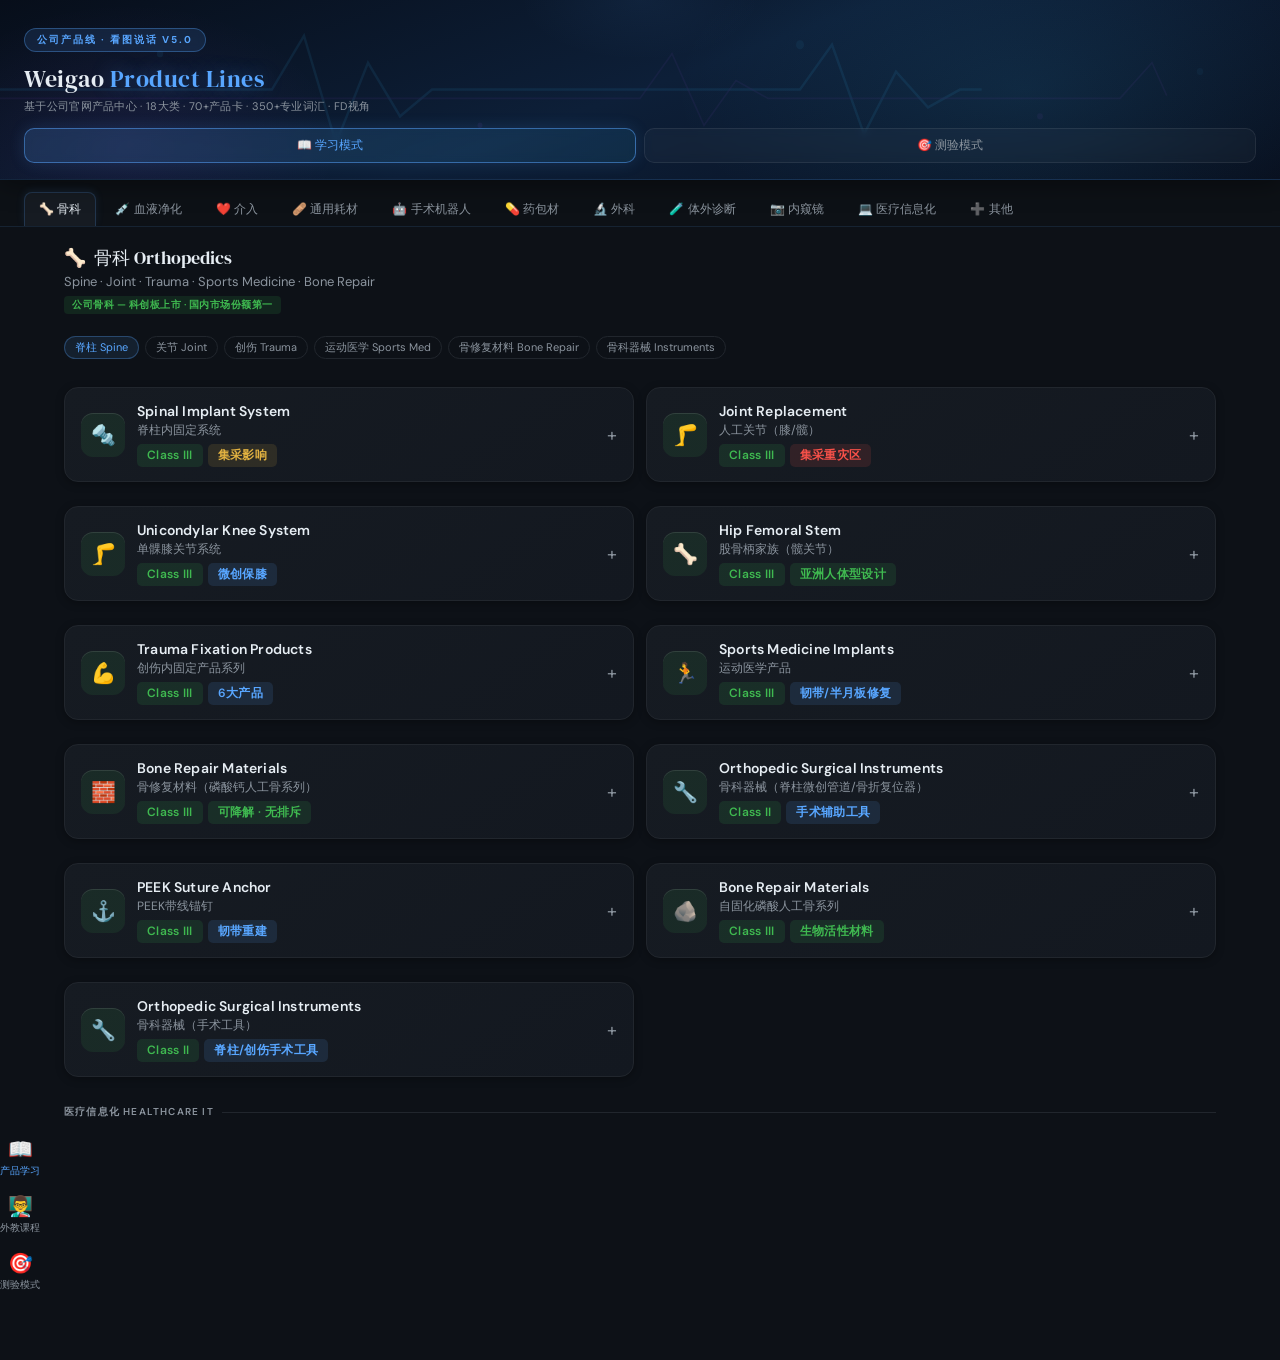
==== index.html @ ab1a5505 "fix: 批量修复所有 852 个 aud() 函数参数问题" ====
<!DOCTYPE html>
<html lang="en">
<head>
<meta charset="UTF-8">
<meta name="viewport" content="width=device-width, initial-scale=1.0">
<title>公司产品线 · 看图说话 v2</title>
<style>
  @import url('https://fonts.googleapis.com/css2?family=DM+Serif+Display&family=DM+Sans:wght@300;400;500;600&display=swap');

  :root {
    --bg:      #0d1117;
    --surface: #161b22;
    --border:  #21262d;
    --accent:  #58a6ff;
    --gold:    #e3b341;
    --green:   #3fb950;
    --red:     #f85149;
    --purple:  #bc8cff;
    --teal:    #39d353;
    --orange:  #f0883e;
    --text:    #e6edf3;
    --muted:   #8b949e;
    --ipa:     #79c0ff;
  }
  * { box-sizing: border-box; margin: 0; padding: 0; }
  body { background: var(--bg); color: var(--text); font-family: 'DM Sans', sans-serif; font-size: 15px; padding-bottom: 60px; }

  /* Header */
  .header {
    background: linear-gradient(160deg,#070e1a 0%,#0d1f38 50%,#080f1e 100%);
    border-bottom: 1px solid rgba(88,166,255,0.15);
    padding: 28px 24px 16px;
    position: sticky; top: 0; z-index: 100;
    overflow: hidden;
    box-shadow: 0 4px 24px rgba(0,0,0,0.4);
  }
  .header::before {
    content: '';
    position: absolute; top: 0; left: 0; right: 0; bottom: 0;
    background:
      radial-gradient(ellipse 500px 250px at 80% 50%, rgba(56,189,248,0.10) 0%, transparent 70%),
      radial-gradient(ellipse 300px 200px at 10% 80%, rgba(168,85,247,0.08) 0%, transparent 70%),
      radial-gradient(ellipse 200px 100px at 50% 0%, rgba(88,166,255,0.06) 0%, transparent 60%);
    pointer-events: none;
  }
  .header-pulse {
    position: absolute; top: 0; left: 0; width: 100%; height: 100%;
    pointer-events: none; opacity: 0.15;
  }
  @keyframes pulse-line {
    0% { stroke-dashoffset: 800; }
    100% { stroke-dashoffset: 0; }
  }
  @keyframes float-dot {
    0%, 100% { transform: translateY(0); opacity: 0.3; }
    50% { transform: translateY(-6px); opacity: 0.8; }
  }
  .header-content { position: relative; z-index: 1; }
  .header-badge { display: inline-block; background: rgba(88,166,255,0.12); border: 1px solid rgba(88,166,255,0.35); color: var(--accent); font-size: 10px; font-weight: 700; letter-spacing: 2px; text-transform: uppercase; padding: 4px 12px; border-radius: 20px; margin-bottom: 10px; backdrop-filter: blur(4px); }
  .header h1 { font-family: 'DM Serif Display', serif; font-size: 24px; font-weight: 400; letter-spacing: 0.5px; }
  .header h1 span { color: var(--accent); text-shadow: 0 0 20px rgba(88,166,255,0.4); }
  .header-sub { font-size: 11px; color: var(--muted); margin-top: 4px; letter-spacing: 0.3px; }

  /* Mode toggle */
  .mode-bar { display: flex; gap: 8px; margin-top: 14px; }
  .mode-btn { flex: 1; padding: 8px 0; border-radius: 10px; border: 1px solid rgba(255,255,255,0.08); background: rgba(255,255,255,0.03); color: var(--muted); font-size: 12px; font-weight: 500; cursor: pointer; transition: all 0.2s; backdrop-filter: blur(4px); }
  .mode-btn:hover { border-color: rgba(88,166,255,0.3); color: var(--text); background: rgba(88,166,255,0.06); }
  .mode-btn.active { background: linear-gradient(135deg, rgba(88,166,255,0.18), rgba(56,189,248,0.10)); border-color: rgba(88,166,255,0.5); color: var(--accent); box-shadow: 0 0 16px rgba(88,166,255,0.15); }

  /* Nav tabs */
  .nav-wrap { overflow-x: auto; -webkit-overflow-scrolling: touch; padding: 12px 24px 0; background: rgba(13,17,23,0.95); border-bottom: 1px solid rgba(88,166,255,0.12); display: flex; gap: 4px; white-space: nowrap; scrollbar-width: none; }
  .nav-wrap::-webkit-scrollbar { display: none; }
  .nav-tab { display: inline-flex; align-items: center; gap: 5px; padding: 8px 14px; border-radius: 8px 8px 0 0; border: 1px solid transparent; border-bottom: none; background: none; color: var(--muted); font-size: 12px; font-weight: 500; cursor: pointer; transition: all 0.18s; white-space: nowrap; }
  .nav-tab:hover { color: var(--text); background: rgba(255,255,255,0.04); }
  .nav-tab.active { background: var(--surface); color: var(--text); border-color: rgba(88,166,255,0.2); border-bottom-color: var(--surface); box-shadow: 0 -2px 8px rgba(88,166,255,0.1); }

  /* Container */
  .container { padding: 0 24px; max-width: 1200px; margin: 0 auto; }

  /* Category panel */
  .cat-panel { display: none; }
  .cat-panel.active { display: block; }

  /* Wide screen: 2-column product grid */
  @media (min-width: 900px) {
    .cat-panel.active { display: grid; grid-template-columns: 1fr 1fr; gap: 12px; align-items: start; }
    .cat-header { grid-column: 1 / -1; }
    .subcat-row { grid-column: 1 / -1; }
    .sec-label { grid-column: 1 / -1; }
    .empty-sub-hint { grid-column: 1 / -1; }
    .prod-card { margin-bottom: 0; }
    .nav-wrap { padding-left: 24px; padding-right: 24px; }
  }

  /* Category header */
  .cat-header { padding: 18px 0 10px; }
  .cat-title { font-family: 'DM Serif Display', serif; font-size: 18px; font-weight: 400; }
  .cat-title span { margin-right: 8px; }
  .cat-en { font-size: 13px; color: var(--muted); margin-top: 3px; }
  .cat-badge { display: inline-block; font-size: 10px; padding: 2px 8px; border-radius: 4px; margin-top: 6px; font-weight: 600; letter-spacing: 0.5px; }

  /* Subcategory chips */
  .subcat-row { display: flex; flex-wrap: wrap; gap: 6px; margin-bottom: 16px; }
  .subcat-chip { font-size: 11px; padding: 3px 10px; border-radius: 20px; border: 1px solid var(--border); color: var(--muted); background: none; cursor: pointer; transition: all 0.15s; }
  .subcat-chip.active { background: rgba(88,166,255,0.1); border-color: rgba(88,166,255,0.3); color: var(--accent); }

  /* Product card */
  .prod-card { background: linear-gradient(145deg, #161b22, #131820); border: 1px solid var(--border); border-radius: 14px; overflow: hidden; margin-bottom: 12px; transition: all 0.2s ease; box-shadow: 0 2px 8px rgba(0,0,0,0.3); }
  .prod-card:hover { border-color: rgba(88,166,255,0.25); box-shadow: 0 4px 20px rgba(0,0,0,0.4), 0 0 0 1px rgba(88,166,255,0.08); transform: translateY(-1px); }
  .prod-card.open { border-color: rgba(88,166,255,0.35); box-shadow: 0 4px 24px rgba(88,166,255,0.12), 0 2px 8px rgba(0,0,0,0.4); }

  .card-top { display: flex; align-items: center; gap: 12px; padding: 14px 16px; cursor: pointer; user-select: none; }
  .card-top:hover { background: rgba(88,166,255,0.04); }
  .prod-icon { width: 44px; height: 44px; border-radius: 12px; display: flex; align-items: center; justify-content: center; font-size: 20px; flex-shrink: 0; box-shadow: inset 0 1px 0 rgba(255,255,255,0.1); }
  .card-info { flex: 1; }
  .prod-name { font-weight: 600; font-size: 14px; letter-spacing: 0.2px; }
  .prod-cn { font-size: 12px; color: var(--muted); margin-top: 2px; }
  .prod-tags { display: flex; gap: 5px; margin-top: 5px; flex-wrap: wrap; }
  .prod-tag { font-size: 12px; padding: 3px 10px; border-radius: 5px; font-weight: 600; letter-spacing: 0.3px; }
  .toggle-icon { color: var(--muted); font-size: 18px; flex-shrink: 0; transition: transform 0.2s; }
  .prod-card.open .toggle-icon { transform: rotate(45deg); color: var(--accent); }

  .card-body { display: none; padding: 0 16px 16px; }
  .card-body.open { display: grid; grid-template-columns: 480px 1fr; gap: 10px 36px; align-items: start; }
  .card-body.open > *:nth-child(n+3) { grid-column: 1 / -1; }

  /* Image */
  .prod-img-box { width: 100%; height: 460px; background: rgba(0,0,0,0.3); border-radius: 8px; overflow: hidden; display: flex; align-items: center; justify-content: center; margin-bottom: 0; border: 1px solid var(--border); }
  .prod-img-box.big { height: 280px; }
  .prod-img-box img { width: 100%; height: 100%; object-fit: contain; padding: 0; }
  .prod-img-box .no-img { color: var(--muted); font-size: 12px; text-align: center; padding: 20px; }

  /* Visual hint */
  .visual-hint { background: rgba(227,179,65,0.06); border: 1px solid rgba(227,179,65,0.2); border-radius: 8px; padding: 9px 12px; margin-bottom: 10px; font-size: 12px; color: rgba(227,179,65,0.9); line-height: 1.6; }
  .visual-hint-label { font-size: 10px; font-weight: 700; letter-spacing: 1px; text-transform: uppercase; color: var(--gold); margin-bottom: 4px; }

  /* Say this */
  .say-box { background: rgba(88,166,255,0.06); border-left: 3px solid var(--accent); border-radius: 0 8px 8px 0; padding: 11px 12px 9px; margin-bottom: 9px; font-size: 14px; line-height: 1.9; }
  .say-label { font-size: 10px; font-weight: 700; letter-spacing: 1.5px; color: var(--accent); text-transform: uppercase; margin-bottom: 7px; }
  .w { display: inline; }
  .wt { font-weight: 600; color: var(--text); border-bottom: 1px dashed rgba(88,166,255,0.35); }
  .wi { display: inline-flex; align-items: center; gap: 3px; font-size: 11px; color: var(--ipa); margin-left: 2px; vertical-align: baseline; }
  .spk { background: none; border: none; cursor: pointer; font-size: 11px; padding: 0 1px; opacity: 0.6; transition: opacity 0.15s; }
  .spk:hover, .spk.playing { opacity: 1; }
  .warn { display: inline-block; background: rgba(248,81,73,0.1); color: var(--red); font-size: 10px; padding: 1px 5px; border-radius: 3px; margin-left: 3px; }
  .note { display: inline-block; background: rgba(63,185,80,0.1); color: var(--green); font-size: 10px; padding: 1px 5px; border-radius: 3px; margin-left: 3px; }
  .cfo-note { display: inline-block; background: rgba(240,136,62,0.1); color: var(--orange); font-size: 10px; padding: 1px 5px; border-radius: 3px; margin-left: 3px; }

  /* Read button */
  .btn-read { display: flex; align-items: center; gap: 5px; background: rgba(88,166,255,0.08); border: 1px solid rgba(88,166,255,0.2); color: var(--accent); border-radius: 7px; padding: 7px 12px; font-size: 12px; font-weight: 500; cursor: pointer; width: 100%; justify-content: center; margin: 7px 0; transition: background 0.15s; }
  .btn-read:hover { background: rgba(88,166,255,0.14); }

  /* Translation */
  .trans { background: rgba(255,255,255,0.03); border: 1px solid var(--border); border-radius: 7px; padding: 9px 11px; font-size: 12px; color: var(--muted); margin-bottom: 9px; line-height: 1.7; }
  .trans strong { color: var(--gold); font-size: 10px; letter-spacing: 0.5px; }

  /* Drill */
  .drill { background: rgba(63,185,80,0.05); border: 1px solid rgba(63,185,80,0.2); border-radius: 9px; padding: 11px 13px; margin-top: 8px; }
  .drill-label { font-size: 10px; font-weight: 700; letter-spacing: 1px; text-transform: uppercase; color: var(--green); margin-bottom: 8px; }
  .drill-q { font-size: 13px; color: var(--text); padding-left: 10px; border-left: 2px solid var(--green); margin-bottom: 5px; }
  .drill-a { font-size: 12px; color: var(--muted); padding-left: 10px; margin-bottom: 3px; cursor: pointer; }
  .drill-a .hint { color: rgba(63,185,80,0.5); font-style: italic; }
  .drill-a .reveal { display: none; color: var(--green); line-height: 1.6; }
  .drill-a.shown .hint { display: none; }
  .drill-a.shown .reveal { display: block; }

  /* Quiz mode */
  .quiz-mode .say-box,
  .quiz-mode .trans,
  .quiz-mode .btn-read { display: none; }
  .quiz-mode .quiz-btn { display: flex !important; }
  .quiz-btn { display: none; align-items: center; gap: 6px; background: rgba(188,140,255,0.08); border: 1px solid rgba(188,140,255,0.25); color: var(--purple); border-radius: 7px; padding: 7px 12px; font-size: 12px; font-weight: 500; cursor: pointer; width: 100%; justify-content: center; margin: 7px 0; }

  /* CFO intel box */
  .cfo-box { background: rgba(240,136,62,0.06); border: 1px solid rgba(240,136,62,0.2); border-radius: 8px; padding: 9px 12px; margin-bottom: 9px; font-size: 12px; color: rgba(240,136,62,0.9); line-height: 1.7; }
  .cfo-box-label { font-size: 10px; font-weight: 700; letter-spacing: 1px; text-transform: uppercase; color: var(--orange); margin-bottom: 4px; }

  /* Color schemes */
  .ic-ortho { background: rgba(63,185,80,0.1); }
  .ic-dialysis { background: rgba(88,166,255,0.1); }
  .ic-cardio { background: rgba(248,81,73,0.1); }
  .ic-consumable { background: rgba(227,179,65,0.1); }
  .ic-surgical { background: rgba(188,140,255,0.1); }
  .ic-pharma { background: rgba(57,211,83,0.1); }
  .ic-ivd { background: rgba(240,136,62,0.1); }
  .ic-info { background: rgba(88,166,255,0.08); }

  .t-ortho { background: rgba(63,185,80,0.12); color: var(--green); }
  .t-dialysis { background: rgba(88,166,255,0.12); color: var(--accent); }
  .t-cardio { background: rgba(248,81,73,0.12); color: var(--red); }
  .t-consumable { background: rgba(227,179,65,0.12); color: var(--gold); }
  .t-surgical { background: rgba(188,140,255,0.12); color: var(--purple); }
  .t-pharma { background: rgba(57,211,83,0.12); color: var(--teal); }
  .t-ivd { background: rgba(240,136,62,0.12); color: var(--orange); }

  /* Section label */
  .sec-label { display: flex; align-items: center; gap: 8px; font-size: 10px; font-weight: 600; letter-spacing: 1.2px; text-transform: uppercase; color: var(--muted); margin: 18px 0 10px; }
  .sec-label::after { content: ''; flex: 1; height: 1px; background: var(--border); }

  .tts-src { display: none; }

  .prod-overview { background: rgba(22,27,34,0.6); border: 1px solid var(--border); border-radius: 8px; padding: 10px 16px 10px 12px; margin-bottom: 0; margin-left: 32px; }
  .prod-overview-title { font-size: 10px; font-weight: 700; letter-spacing: 1.2px; text-transform: uppercase; color: var(--accent); margin-bottom: 8px; padding-bottom: 4px; border-bottom: 1px solid rgba(88,166,255,0.15); }
  .ov-grid { display: flex; flex-direction: column; gap: 5px; }
  .ov-item { display: flex; align-items: flex-start; gap: 8px; padding: 5px 8px; border-radius: 6px; font-size: 12px; line-height: 1.5; border-left: 3px solid transparent; background: rgba(255,255,255,0.02); }
  .ov-item.blue { border-left-color: var(--accent); }
  .ov-item.green { border-left-color: var(--green); }
  .ov-item.gold { border-left-color: var(--gold); background: rgba(227,179,65,0.04); }
  .ov-item.purple { border-left-color: var(--purple); }
  .ov-item.orange { border-left-color: var(--orange); }
  .ov-num { font-size: 11px; font-weight: 700; flex-shrink: 0; width: 16px; text-align: center; }
  .ov-item.blue .ov-num { color: var(--accent); }
  .ov-item.green .ov-num { color: var(--green); }
  .ov-item.gold .ov-num { color: var(--gold); }
  .ov-item.purple .ov-num { color: var(--purple); }
  .ov-item.orange .ov-num { color: var(--orange); }
  .ov-label { font-size: 10px; font-weight: 700; letter-spacing: 0.5px; white-space: nowrap; min-width: 56px; flex-shrink: 0; }
  .ov-item.blue .ov-label { color: var(--accent); }
  .ov-item.green .ov-label { color: var(--green); }
  .ov-item.gold .ov-label { color: var(--gold); }
  .ov-item.purple .ov-label { color: var(--purple); }
  .ov-item.orange .ov-label { color: var(--orange); }
  .ov-value { color: var(--text); flex: 1; min-width: 0; word-break: break-word; }
  .ov-en { display: block; font-size: 11px; color: var(--accent); margin-top: 2px; line-height: 1.4; }
  .ov-en .wt { font-weight: 600; }
  .ov-en .wi { font-size: 10px; color: var(--ipa); }
  .ov-en .spk { background: none; border: none; color: var(--ipa); cursor: pointer; font-size: 10px; padding: 0 1px; }
  .elevator { background: rgba(168,85,247,0.06); border: 1px solid rgba(168,85,247,0.2); border-radius: 8px; padding: 10px 13px; margin-bottom: 10px; }
  .elevator-label { font-size: 10px; font-weight: 700; letter-spacing: 1px; text-transform: uppercase; color: var(--purple); margin-bottom: 5px; }
  .elevator-text { font-size: 14px; line-height: 1.8; color: rgba(200,180,255,0.95); }
  .drill-q { margin-bottom: 8px; }
  .drill-a { margin-bottom: 10px; padding: 8px 10px; background: rgba(63,185,80,0.03); border-radius: 6px; }


  .empty-sub-hint { text-align: center; padding: 40px 20px; color: var(--muted); font-size: 14px; display: none; }

  .bnav-btn {
    flex: 1; display: flex; flex-direction: column; align-items: center;
    gap: 3px; padding: 8px 0; background: none; border: none;
    color: var(--muted); font-size: 10px; cursor: pointer; transition: color 0.15s;
  }
  .bnav-btn span:first-child { font-size: 20px; }
  .bnav-btn.active { color: var(--accent); }

  /* ── 外教课程面板 ── */
  #panel-tutor { display: none; padding: 16px; max-width: 680px; margin: 0 auto; }
  #panel-tutor.active { display: block; }
  .tutor-lesson-card {
    background: var(--surface); border: 1px solid var(--border);
    border-radius: 12px; padding: 14px; margin-bottom: 12px; cursor: pointer;
  }
  .tutor-lesson-card:hover { border-color: var(--accent); }
  .tutor-meta { display: flex; gap: 12px; font-size: 12px; color: var(--muted); margin-bottom: 8px; }
  .tutor-topics { display: flex; flex-wrap: wrap; gap: 6px; }
  .tutor-topic { background: rgba(88,166,255,0.1); color: var(--accent); font-size: 11px; padding: 2px 8px; border-radius: 10px; }
  .tutor-detail { display: none; margin-top: 12px; border-top: 1px solid var(--border); padding-top: 12px; }
  .tutor-detail.open { display: block; }
  .tutor-section { margin-bottom: 14px; }
  .tutor-section-title { font-size: 10px; font-weight: 700; letter-spacing: 1px; text-transform: uppercase; color: var(--muted); margin-bottom: 8px; }
  .error-item { background: rgba(248,81,73,0.06); border: 1px solid rgba(248,81,73,0.2); border-radius: 8px; padding: 9px 12px; margin-bottom: 7px; font-size: 13px; }
  .error-wrong { color: var(--red); text-decoration: line-through; font-size: 12px; }
  .error-right { color: var(--green); font-size: 12px; margin-top: 2px; }
  .error-type { font-size: 10px; color: var(--muted); margin-top: 3px; }
  .vocab-grid { display: grid; grid-template-columns: 1fr 1fr; gap: 7px; }
  .vocab-item { background: rgba(255,255,255,0.03); border: 1px solid var(--border); border-radius: 8px; padding: 8px 10px; }
  .vocab-en { font-size: 13px; font-weight: 500; }
  .vocab-cn { font-size: 11px; color: var(--muted); margin-top: 2px; }
  .vocab-cat { font-size: 10px; color: var(--accent); margin-top: 2px; }
  .pronun-item { background: rgba(227,179,65,0.06); border: 1px solid rgba(227,179,65,0.2); border-radius: 8px; padding: 9px 12px; margin-bottom: 7px; }
  .pronun-word { font-size: 14px; font-weight: 600; color: var(--gold); }
  .pronun-ipa { font-size: 12px; color: var(--ipa); margin-top: 2px; }
  .pronun-tip { font-size: 11px; color: var(--muted); margin-top: 3px; }

  /* 主内容区留出底部导航空间 */
  body { padding-bottom: 60px; }
  #main { padding-bottom: 0; }
</style>
</head>
<body>

<div class="header">
  <svg class="header-pulse" viewBox="0 0 800 100" preserveAspectRatio="none">
    <path d="M0,50 Q50,50 100,50 T170,50 L190,20 L210,80 L230,35 L250,65 L270,50 Q320,50 400,50 T500,50 L520,25 L540,75 L560,40 L580,60 L600,50 Q650,50 800,50" fill="none" stroke="rgba(56,189,248,0.6)" stroke-width="1.5" stroke-dasharray="800" style="animation: pulse-line 4s linear infinite;"/>
    <path d="M0,55 Q80,55 160,55 T300,55 Q350,55 400,55 L420,30 L440,70 L460,45 L480,55 Q530,55 600,55 T700,55 L720,35 L740,75 L760,55 Q780,55 800,55" fill="none" stroke="rgba(168,85,247,0.4)" stroke-width="1" stroke-dasharray="800" style="animation: pulse-line 5s linear infinite; animation-delay: 1s;"/>
    <circle cx="100" cy="30" r="2" fill="rgba(56,189,248,0.5)" style="animation: float-dot 3s ease-in-out infinite;"/>
    <circle cx="300" cy="70" r="1.5" fill="rgba(168,85,247,0.5)" style="animation: float-dot 4s ease-in-out infinite; animation-delay: 0.5s;"/>
    <circle cx="500" cy="25" r="2.5" fill="rgba(56,189,248,0.4)" style="animation: float-dot 3.5s ease-in-out infinite; animation-delay: 1s;"/>
    <circle cx="650" cy="65" r="1.8" fill="rgba(168,85,247,0.4)" style="animation: float-dot 2.8s ease-in-out infinite; animation-delay: 1.5s;"/>
    <circle cx="750" cy="40" r="2" fill="rgba(56,189,248,0.3)" style="animation: float-dot 3.2s ease-in-out infinite; animation-delay: 2s;"/>
  </svg>
  <div class="header-content">
    <div class="header-badge">公司产品线 · 看图说话 v5.0</div>
    <h1>Weigao <span>Product Lines</span></h1>
    <div class="header-sub">基于公司官网产品中心 · 18大类 · 70+产品卡 · 350+专业词汇 · FD视角</div>
    <div class="mode-bar">
      <button class="mode-btn active" onclick="setMode('study',this)">📖 学习模式</button>
      <button class="mode-btn" onclick="setMode('quiz',this)">🎯 测验模式</button>
    </div>
  </div>
</div>

<!-- Nav tabs -->
<div class="nav-wrap" id="nav">
  <button class="nav-tab active" onclick="showCat('ortho',this)">🦴 骨科</button>
  <button class="nav-tab" onclick="showCat('dialysis',this)">💉 血液净化</button>
  <button class="nav-tab" onclick="showCat('cardio',this)">❤️ 介入</button>
  <button class="nav-tab" onclick="showCat('consumable',this)">🩹 通用耗材</button>
  <button class="nav-tab" onclick="showCat('robot',this)">🤖 手术机器人</button>
  <button class="nav-tab" onclick="showCat('pharma',this)">💊 药包材</button>
  <button class="nav-tab" onclick="showCat('surgical',this)">🔬 外科</button>
  <button class="nav-tab" onclick="showCat('ivd',this)">🧪 体外诊断</button>
  <button class="nav-tab" onclick="showCat('endo',this)">📷 内窥镜</button>
  <button class="nav-tab" onclick="showCat('healthit',this)">💻 医疗信息化</button>
  <button class="nav-tab" onclick="showCat('other',this)">➕ 其他</button>
</div>

<div class="container" id="main">

<!-- ═══════════════ 骨科 ═══════════════ -->
<div class="cat-panel active" id="cat-ortho">
  <div class="cat-header">
    <div class="cat-title"><span>🦴</span>骨科 Orthopedics</div>
    <div class="cat-en">Spine · Joint · Trauma · Sports Medicine · Bone Repair</div>
    <span class="cat-badge t-ortho">公司骨科 — 科创板上市 · 国内市场份额第一</span>
  </div>
  <div class="subcat-row">    <span class="subcat-chip active" data-sub="spine" onclick="showSub(this)">脊柱 Spine</span>
    <span class="subcat-chip" data-sub="joint" onclick="showSub(this)">关节 Joint</span>
    <span class="subcat-chip" data-sub="trauma" onclick="showSub(this)">创伤 Trauma</span>
    <span class="subcat-chip" data-sub="sports" onclick="showSub(this)">运动医学 Sports Med</span>
    <span class="subcat-chip" data-sub="bonerepair" onclick="showSub(this)">骨修复材料 Bone Repair</span>
    <span class="subcat-chip" data-sub="instruments" onclick="showSub(this)">骨科器械 Instruments</span>
  </div>

  <!-- Spinal implant -->
  <div class="prod-card" id="p1" data-sub="spine" data-cat="ortho">
    <div class="card-top" onclick="tog('p1')">
      <div class="prod-icon ic-ortho">🔩</div>
      <div class="card-info">
        <div class="prod-name">Spinal Implant System</div>
        <div class="prod-cn">脊柱内固定系统</div>
        <div class="prod-tags"><span class="prod-tag t-ortho">Class III</span><span class="prod-tag t-consumable">集采影响</span></div>
      </div>
      <span class="toggle-icon">+</span>
    </div>
    <div class="card-body" id="b-p1">
      <div class="prod-img-box"><img src="images/img1.png" onerror="this.parentElement.innerHTML='<div class=no-img>图片加载失败</div>'"></div>
      <div class="prod-overview"><div class="prod-overview-title">📋 产品速览 Product Quick Facts</div><div class="ov-grid">
        <div class="ov-item blue"><span class="ov-num">①</span><span class="ov-label">类别</span><span class="ov-value">脊柱内固定 · III类器械<span class="ov-en"><span class="wt">Spinal fixation</span> <span class="wi">/ˈspaɪnəl fɪkˈseɪʃən/ <button class="spk" onclick="aud('spinal fixation · Class III',this)">🔊</button></span></span></span></div>
        <div class="ov-item blue"><span class="ov-num">②</span><span class="ov-label">材料</span><span class="ov-value">钛合金螺钉 + 连接杆<span class="ov-en"><span class="wt">Titanium alloy</span> <span class="wi">/taɪˈteɪniəm ˈælɔɪ/ <button class="spk" onclick="aud('titanium alloy screws + rods',this)">🔊</button></span></span></span></div>
        <div class="ov-item green"><span class="ov-num">③</span><span class="ov-label">功能</span><span class="ov-value">固定脊柱，治疗骨折/退行性病变<span class="ov-en"><span class="wt">Stabilizes the spine</span> <span class="wi">/ˈsteɪbɪlaɪzɪz/ <button class="spk" onclick="aud('stabilizes after fracture or degeneration',this)">🔊</button></span></span></span></div>
        <div class="ov-item blue"><span class="ov-num">④</span><span class="ov-label">患者</span><span class="ov-value">脊柱骨折/腰椎间盘突出/脊柱侧弯<span class="ov-en"><span class="wt">Spinal fracture</span> <span class="wi">/ˈspaɪnəl ˈfræktʃər/ <button class="spk" onclick="aud('spinal fracture / disc herniation / scoliosis',this)">🔊</button></span></span></span></div>
        <div class="ov-item gold"><span class="ov-num">⑤</span><span class="ov-label">市场</span><span class="ov-value">中国脊柱手术年超100万台<span class="ov-en">1M+ spinal surgeries <span class="w"><span class="wt">pe</span><span class="wi">/piː iː/ <button class="spk" onclick="aud('PE',this)">🔊</button></span></span>r year in China</span></span></div>
        <div class="ov-item gold"><span class="ov-num">⑥</span><span class="ov-label">地位</span><span class="ov-value">公司骨科——国内市场份额第一，科创板上市<span class="ov-en">Domestic #1 in ortho<span class="w"><span class="wt">pe</span><span class="wi">/piː iː/ <button class="spk" onclick="aud('PE',this)">🔊</button></span></span>dics; <span class="w"><span class="wt">STAR Market</span><span class="wi">/stɑːr ˈmɑːrkɪt/ <button class="spk" onclick="aud('STAR Market',this)">🔊</button></span></span>',this)">🔊</button></span></span> listed</span></span></div>
        <div class="ov-item purple"><span class="ov-num">⑦</span><span class="ov-label">频率</span><span class="ov-value">终身植入，每台手术4-16个螺钉<span class="ov-en"><span class="wt">Permanent implant</span> <span class="wi">/ˈpɜːrmənənt ˈɪmplænt/ <button class="spk" onclick="aud('permanent implant, 4-16 screws per case',this)">🔊</button></span></span></span></div>
        <div class="ov-item orange"><span class="ov-num">⑧</span><span class="ov-label">政策</span><span class="ov-value">脊柱集采已落地，降幅较关节温和<span class="ov-en">Spinal VBP implemented; price cuts milder than joints</span></span></div>
      </div></div>
      <div class="elevator"><div class="elevator-label">🚀 30秒电梯演讲</div><div class="elevator-text" id="elev-p1">"This is a <span class="w"><span class="wt">spinal implant</span><span class="wi">/ˈspaɪnəl ˈɪmplænt/ <button class="spk" onclick="aud('spinal implant',this)">🔊</button></span></span> — metal screws and rods that hold the <span class="w"><span class="wt">spine</span><span class="wi">/spaɪn/ <button class="spk" onclick="aud('spine',this)">🔊</button></span></span> in place after a back injury. Think of it like an internal brace. The company is number one in China for this kind of product."</div>
      <button class="btn-read" onclick="readIt('elev-p1',this)">🔊 听完整朗读</button>
      </div>
      <div class="say-label">📢 SAY THIS:</div>
      <div class="say-box" id="s-p1">"This is a <span class="w"><span class="wt">spinal implant</span><span class="wi">/ˈspaɪnəl ˈɪmplænt/ <button class="spk" onclick="aud('spinal implant',this)">🔊</button></span></span> system — metal <span class="w"><span class="wt">screws and rods</span><span class="wi">/skruːz ænd rɑːdz/ <button class="spk" onclick="aud('screws and rods',this)">🔊</button></span></span> used to stabilize the <span class="w"><span class="wt">spine</span><span class="wi">/spaɪn/ <button class="spk" onclick="aud('spine',this)">🔊</button></span></span> after <span class="w"><span class="wt">fractures</span><span class="wi">/ˈfræktʃərz/ <button class="spk" onclick="aud('fractures',this)">🔊</button></span></span> or <span class="w"><span class="wt">worn-out spinal discs</span><span class="wi">/dɪˈdʒenərətɪv dɪsk dɪˈziːz/ <button class="spk" onclick="aud('degenerative disc disease',this)">🔊</button></span></span>. Weigao Orthopedics is the <span class="w"><span class="wt">market leader</span><span class="wi">/ˈmɑːrkɪt ˈliːdər/ <button class="spk" onclick="aud('market leader',this)">🔊</button></span></span>',this)">🔊</button></span></span> in China for <span class="w"><span class="wt">orthopedic implants</span><span class="wi">/ˌɔːrθəˈpiːdɪk ˈɪmplænts/ <button class="spk" onclick="aud('orthopedic implants',this)">🔊</button></span></span>',this)">🔊</button></span></span>." <span class="note">★ 国内第一</span></div>
      <button class="btn-read" onclick="readIt('s-p1',this)">🔊 听完整朗读</button>
      <button class="quiz-btn" onclick="showAnswer('p1')">👁 查看说法</button>
      <div class="trans"><strong>中文：</strong>这是脊柱内固定系统——金属螺钉和连接杆，用于骨折或椎间盘退行性病变后固定脊柱。公司骨科是中国骨科植入物领域市场份额第一。</div>
      <div class="cfo-box"><div class="cfo-box-label">💼 Finance Director视角</div><div class="ov-en" id="cfo-1" style="font-size:13px;line-height:1.8;margin-bottom:6px">The orthopedic unit was listed on China's <span class="w"><span class="wt">STAR Market</span><span class="wi">/stɑː mɑːrkɪt/ <button class="spk" onclick="aud('STAR Market',this)">🔊</button></span></span> in 2021. Joint <span class="w"><span class="wt">procurement</span><span class="wi">/prəˈkjʊəmənt/ <button class="spk" onclick="aud('procurement',this)">🔊</button></span></span> cut prices 50-80%, but we <span class="w"><span class="wt">compensate</span><span class="wi">/ˈkɒmpenseɪt/ <button class="spk" onclick="aud('compensate',this)">🔊</button></span></span> with higher <span class="w"><span class="wt">volume</span><span class="wi">/ˈvɒljuːm/ <button class="spk" onclick="aud('volume',this)">🔊</button></span></span>. Need to closely monitor <span class="w"><span class="wt">gross margin</span><span class="wi">/ɡrəʊs ˈmɑːdʒɪn/ <button class="spk" onclick="aud('gross margin',this)">🔊</button></span></span> changes. Spinal products are less affected.</div><button class="btn-read" style="margin-bottom:8px" onclick="readIt('cfo-1',this)">🔊 听完整朗读</button><div style="color:var(--muted);font-size:12px">公司骨科2021年科创板上市。骨科关节集采价格降幅50-80%，但以量补价，需密切监控毛利率变化。脊柱产品受集采影响相对较小。</div></div>
      <div class="drill"><div class="drill-label">🎯 Maxim会问</div>
        <div class="drill-q">"Why did you say Weigao is number one in orthopedics?"</div>
        <div class="drill-a" onclick="this.classList.toggle('shown')"><span class="hint">👆 点击看参考答案</span><span class="reveal" id="drill-a-1">"Weigao Orthopedics is listed on China's <span class="w"><span class="wt">STAR Market</span><span class="wi">/stɑː mɑːrkɪt/ <button class="spk" onclick="aud('STAR Market',this)">🔊</button></span></span> and holds the largest market share in <span class="w"><span class="wt">orthopedic implants</span><span class="wi">/ˌɔːrθəˈpiːdɪk ˈɪmplænts/ <button class="spk" onclick="aud('orthopedic implants',this)">🔊</button></span></span> in China — including spinal systems, joint replacements, and trauma devices. They have been the domestic leader for many years."</span><button class="btn-read" style="margin-top:6px" onclick="readIt('drill-a-1',this)">🔊 听朗读</button></div>
      </div>
    </div>
  </div>

  <!-- Knee joint -->
  <div class="prod-card" id="p2" data-sub="joint" data-cat="ortho">
    <div class="card-top" onclick="tog('p2')">
      <div class="prod-icon ic-ortho">🦵</div>
      <div class="card-info">
        <div class="prod-name">Joint Replacement</div>
        <div class="prod-cn">人工关节（膝/髋）</div>
        <div class="prod-tags"><span class="prod-tag t-ortho">Class III</span><span class="prod-tag t-cardio">集采重灾区</span></div>
      </div>
      <span class="toggle-icon">+</span>
    </div>
    <div class="card-body" id="b-p2">
      <div class="prod-img-box"><img src="images/img2.png" onerror="this.parentElement.innerHTML='&lt;div class=no-img>图片加载失败&lt;/div&gt;'"></div>
      <div class="prod-overview"><div class="prod-overview-title">📋 产品速览 Product Quick Facts</div><div class="ov-grid">
        <div class="ov-item blue"><span class="ov-num">①</span><span class="ov-label">类别</span><span class="ov-value">关节置换 · III类器械<span class="ov-en"><span class="wt">Joint replacement</span> <span class="wi">/dʒɔɪnt rɪˈpleɪsmənt/ <button class="spk" onclick="aud('joint replacement · Class III',this)">🔊</button></span></span></span></div>
        <div class="ov-item blue"><span class="ov-num">②</span><span class="ov-label">材料</span><span class="ov-value">钴铬合金/钛合金 + 超高分子聚乙烯垫片<span class="ov-en"><span class="wt">Cobalt-chrome / titanium + UHMWPE liner</span> <span class="wi">/ˌjuː eɪtʃ em dʌbəljuː piː iː/ <button class="spk" onclick="aud('UHMWPE',this)">🔊</button></span></span></span></div>
        <div class="ov-item green"><span class="ov-num">③</span><span class="ov-label">功能</span><span class="ov-value">替换磨损的膝关节/髋关节<span class="ov-en"><span class="wt">Replaces worn-out knee or hip</span> <span class="wi">/hɪp/ <button class="spk" onclick="aud('hip joints',this)">🔊</button></span></span></span></div>
        <div class="ov-item blue"><span class="ov-num">④</span><span class="ov-label">患者</span><span class="ov-value">骨关节炎中老年患者<span class="ov-en"><span class="wt">Elderly patients with osteoarthritis</span> <span class="wi">/ˌɑːstioʊɑːrˈθraɪtɪs/ <button class="spk" onclick="aud('osteoarthritis',this)">🔊</button></span></span></span></div>
        <div class="ov-item gold"><span class="ov-num">⑤</span><span class="ov-label">市场</span><span class="ov-value">中国年关节手术超100万例<span class="ov-en">1M+ <span class="w"><span class="wt">joint replacement</span><span class="wi">/dʒɔɪnt rɪˈpleɪsmənt/ <button class="spk" onclick="aud('joint replacement',this)">🔊</button></span></span> surgeries <span class="w"><span class="wt">pe</span><span class="wi">/piː iː/ <button class="spk" onclick="aud('PE',this)">🔊</button></span></span>r year in China</span></span></div>
        <div class="ov-item gold"><span class="ov-num">⑥</span><span class="ov-label">地位</span><span class="ov-value">国内份额第一，自研超高分子聚乙烯<span class="ov-en">Domestic #1; self-develo<span class="w"><span class="wt">pe</span><span class="wi">/piː iː/ <button class="spk" onclick="aud('PE',this)">🔊</button></span></span>d <span class="w"><span class="wt">UHMWPE</span><span class="wi">/juː eɪtʃ em dʌbəljuː piː iː/ <button class="spk" onclick="aud('UHMWPE',this)">🔊</button></span></span> material</span></span></div>
        <div class="ov-item purple"><span class="ov-num">⑦</span><span class="ov-label">频率</span><span class="ov-value">终身植入（寿命15-20年）<span class="ov-en"><span class="wt">Permanent implant, 15-20 year lifespan</span> <span class="wi">/ˈlaɪfspæn/ <button class="spk" onclick="aud('lifespan',this)">🔊</button></span></span></span></div>
        <div class="ov-item orange"><span class="ov-num">⑧</span><span class="ov-label">政策</span><span class="ov-value">集采重灾区：降幅50-80%<span class="ov-en"><span class="wt">VBP hit hard: 50-80% price cut</span> <span class="wi">/praɪs kʌt/ <button class="spk" onclick="aud('price cut',this)">🔊</button></span></span></span></div>
      </div></div>
      <div class="elevator"><div class="elevator-label">🚀 30秒电梯演讲</div><div class="elevator-text" id="elev-p2">"This is an artificial joint — it replaces a worn-out knee or hip. When the natural joint is too damaged, a surgeon puts this in instead. The company is China's biggest maker. Government bulk buying cut prices 50 to 80 percent, so now they sell a lot more to make up for it."</div>
      <button class="btn-read" onclick="readIt('elev-p2',this)">🔊 听完整朗读</button>
      </div>
      <div class="say-label">📢 SAY THIS:</div>
      <div class="say-box" id="s-p2">"This is a <span class="w"><span class="wt">joint replacement</span><span class="wi">/dʒɔɪnt rɪˈpleɪsmənt/ <button class="spk" onclick="aud('joint replacement',this)">🔊</button></span></span> implant — used when a patient's <span class="w"><span class="wt">cartilage</span><span class="wi">/ˈkɑːrtɪlɪdʒ/ <button class="spk" onclick="aud('cartilage',this)">🔊</button></span></span> is completely worn out from <span class="w"><span class="wt">osteoarthritis</span><span class="wi">/ˌɑːstioʊɑːrˈθraɪtɪs/ <button class="spk" onclick="aud('osteoarthritis',this)">🔊</button></span></span>. Weigao makes both <span class="w"><span class="wt">knee</span><span class="wi">/niː/ <button class="spk" onclick="aud('knee',this)">🔊</button></span></span> and <span class="w"><span class="wt">hip replacements</span><span class="wi">/hɪp rɪˈpleɪsmənts/ <button class="spk" onclick="aud('hip replacements',this)">🔊</button></span></span>. This product is heavily affected by China's <span class="w"><span class="wt">volume-based procurement</span><span class="wi">/ˈvɑːljuːm beɪst prəˈkjʊərmənt/ <button class="spk" onclick="aud('volume',this)">🔊</button></span></span>-based <span class="w"><span class="wt">procurement</span><span class="wi">/prəˈkjʊəmənt/ <button class="spk" onclick="aud('procurement',this)">🔊</button></span></span>',this)">🔊</button></span></span> — prices dropped 50 to 80 percent." <span class="warn">⚠️ 集采重灾区</span></div>
      <button class="btn-read" onclick="readIt('s-p2',this)">🔊 听完整朗读</button>
      <button class="quiz-btn" onclick="showAnswer('p2')">👁 查看说法</button>
      <div class="trans"><strong>中文：</strong>这是人工关节植入物，用于骨关节炎导致软骨完全磨损的患者。公司生产膝关节和髋关节。此产品受集采影响最大，价格降幅50-80%。</div>
      <div class="cfo-box"><div class="cfo-box-label">💼 Finance Director视角</div><div class="ov-en" id="cfo-2" style="font-size:13px;line-height:1.8;margin-bottom:6px">Joint <span class="w"><span class="wt">procurement</span><span class="wi">/prəˈkjʊəmənt/ <button class="spk" onclick="aud('procurement',this)">🔊</button></span></span> is the biggest financial pressure on our orthopedics business. Strategy: cut costs, increase <span class="w"><span class="wt">volume</span><span class="wi">/ˈvɒljuːm/ <button class="spk" onclick="aud('volume',this)">🔊</button></span></span>, and develop <span class="w"><span class="wt">premium</span><span class="wi">/ˈpriːmiəm/ <button class="spk" onclick="aud('premium',this)">🔊</button></span></span> new products not yet in <span class="w"><span class="wt">procurement</span><span class="wi">/prəˈkjʊəmənt/ <button class="spk" onclick="aud('procurement',this)">🔊</button></span></span>. Domestic production of UHMWPE raw material is the key breakthrough.</div><button class="btn-read" style="margin-bottom:8px" onclick="readIt('cfo-2',this)">🔊 听完整朗读</button><div style="color:var(--muted);font-size:12px">关节集采是公司骨科最大财务压力来源。应对策略：降本增效+提高销量+研发高端新品规避集采。超高分子聚乙烯原材料国产化是关键突破点。</div></div>
      <div class="drill"><div class="drill-label">🎯 Maxim会问</div>
        <div class="drill-q">"You mentioned the price dropped 50 to 80 percent. How does Weigao survive that?"</div>
        <div class="drill-a" onclick="this.classList.toggle('shown')"><span class="hint">👆 点击看参考答案</span><span class="reveal" id="drill-a-2">"The strategy is to <span class="w"><span class="wt">compensate</span><span class="wi">/ˈkɒmpenseɪt/ <button class="spk" onclick="aud('compensate',this)">🔊</button></span></span> with <span class="w"><span class="wt">volume</span><span class="wi">/ˈvɒljuːm/ <button class="spk" onclick="aud('volume',this)">🔊</button></span></span> — sell much more at a lower price. Weigao also focuses on <span class="w"><span class="wt">cost reduction</span><span class="wi">/kɒst rɪˈdʌkʃən/ <button class="spk" onclick="aud('cost reduction',this)">🔊</button></span></span> through <span class="w"><span class="wt">supply chain</span><span class="wi">/səˈplaɪ tʃeɪn/ <button class="spk" onclick="aud('supply chain',this)">🔊</button></span></span> optimization and developing new <span class="w"><span class="wt">premium</span><span class="wi">/ˈpriːmiəm/ <button class="spk" onclick="aud('premium',this)">🔊</button></span></span> products that are not yet included in the <span class="w"><span class="wt">procurement</span><span class="wi">/prəˈkjʊəmənt/ <button class="spk" onclick="aud('procurement',this)">🔊</button></span></span> list. As Finance Director, I need to monitor the <span class="w"><span class="wt">gross margin</span><span class="wi">/ɡrəʊs ˈmɑːdʒɪn/ <button class="spk" onclick="aud('gross margin',this)">🔊</button></span></span> very closely."</span><button class="btn-read" style="margin-top:6px" onclick="readIt('drill-a-2',this)">🔊 听朗读</button></div>
      </div>
    </div>
  </div>


  <!-- Unicondylar knee -->
  <div class="prod-card" id="op1" data-sub="joint" data-cat="ortho">
    <div class="card-top" onclick="tog('op1')">
      <div class="prod-icon ic-ortho">🦵</div>
      <div class="card-info">
        <div class="prod-name">Unicondylar Knee System</div>
        <div class="prod-cn">单髁膝关节系统</div>
        <div class="prod-tags"><span class="prod-tag t-ortho">Class III</span><span class="prod-tag t-dialysis">微创保膝</span></div>
      </div>
      <span class="toggle-icon">+</span>
    </div>
    <div class="card-body" id="b-op1">
      <div class="prod-img-box"><img src="images/img3.png" onerror="this.parentElement.innerHTML='<div class=no-img>图片加载失败</div>'"  style="max-height:200px"></div>
      <div class="prod-overview"><div class="prod-overview-title">📋 产品速览 Product Quick Facts</div><div class="ov-grid">
        <div class="ov-item blue"><span class="ov-num">①</span><span class="ov-label">类别</span><span class="ov-value">关节置换（单髁）· III类<span class="ov-en"><span class="wt">Unicondylar knee</span> <span class="wi">/ˌjuːnɪˈkɑːndɪlər/ <button class="spk" onclick="aud('unicondylar knee · Class III',this)">🔊</button></span></span></span></div>
        <div class="ov-item blue"><span class="ov-num">②</span><span class="ov-label">材料</span><span class="ov-value">钴铬合金 + 维生素E氧化聚乙烯垫片<span class="ov-en"><span class="w"><span class="wt">Cobalt-chrome</span><span class="wi">/ˈkoʊbɑːlt kroʊm/ <button class="spk" onclick="aud('cobalt-chrome',this)">🔊</button></span></span> + <span class="w"><span class="wt">vitamin E</span><span class="wi">/ˈvaɪtəmɪn iː/ <button class="spk" onclick="aud('vitamin E',this)">🔊</button></span></span> <span class="w"><span class="wt">UHMWPE</span><span class="wi">/juː eɪtʃ em dʌbəljuː piː iː/ <button class="spk" onclick="aud('UHMWPE',this)">🔊</button></span></span> liner</span></span></div>
        <div class="ov-item green"><span class="ov-num">③</span><span class="ov-label">功能</span><span class="ov-value">只替换膝关节一侧，保留健康软骨<span class="ov-en"><span class="wt">Replaces one side of knee; preserves</span> <span class="wi">/prɪˈzɜːrvz/ <button class="spk" onclick="aud('preserves healthy cartilage',this)">🔊</button></span></span></span></div>
        <div class="ov-item blue"><span class="ov-num">④</span><span class="ov-label">患者</span><span class="ov-value">单侧膝关节磨损的中老年患者<span class="ov-en">Patients with single-compartment knee wear</span></span></div>
        <div class="ov-item gold"><span class="ov-num">⑤</span><span class="ov-label">市场</span><span class="ov-value">微创保膝趋势推动单髁增长<span class="ov-en"><span class="w"><span class="wt">Minimally invasive</span><span class="wi">/ˈmɪnɪməli ɪnˈveɪsɪv/ <button class="spk" onclick="aud('minimally invasive',this)">🔊</button></span></span> trend driving growth</span></span></div>
        <div class="ov-item gold"><span class="ov-num">⑥</span><span class="ov-label">地位</span><span class="ov-value">公司自研超高分子聚乙烯材料<span class="ov-en">Self-develo<span class="w"><span class="wt">pe</span><span class="wi">/piː iː/ <button class="spk" onclick="aud('PE',this)">🔊</button></span></span>d <span class="w"><span class="wt">UHMWPE</span><span class="wi">/juː eɪtʃ em dʌbəljuː piː iː/ <button class="spk" onclick="aud('UHMWPE',this)">🔊</button></span></span> material</span></span></div>
        <div class="ov-item purple"><span class="ov-num">⑦</span><span class="ov-label">频率</span><span class="ov-value">终身植入<span class="ov-en"><span class="w"><span class="wt">Permanent implant</span><span class="wi">/ˈpɜːrmənənt ˈɪmplænt/ <button class="spk" onclick="aud('permanent implant',this)">🔊</button></span></span></span></span></div>
        <div class="ov-item orange"><span class="ov-num">⑧</span><span class="ov-label">政策</span><span class="ov-value">集采覆盖，但单髁降幅较全膝温和<span class="ov-en">VBP covered; price cut milder than total knee</span></span></div>
      </div></div>
      <div class="elevator"><div class="elevator-label">🚀 30秒电梯演讲</div><div class="elevator-text" id="elev-op1">"This is a partial knee replacement — it only fixes one side of the knee, not the whole thing. That means less cutting, faster healing, and a more natural feeling. The company uses a special long-lasting plastic they developed themselves."</div>
      <button class="btn-read" onclick="readIt('elev-op1',this)">🔊 听完整朗读</button>
      </div>
      <div class="say-label">📢 SAY THIS:</div>
      <div class="say-box" id="s-op1">"This is a <span class="w"><span class="wt">unicondylar knee system</span><span class="wi">/ˌjuːnɪˈkɑːndɪlər niː ˈsɪstəm/ <button class="spk" onclick="aud('unicondylar knee system',this)">🔊</button></span></span> — also called a <span class="w"><span class="wt">partial knee replacement</span><span class="wi">/ˈpɑːrʃəl niː rɪˈpleɪsmənt/ <button class="spk" onclick="aud('partial knee replacement',this)">🔊</button></span></span>. Unlike a total knee replacement, it only resurfaces one side of the knee — <span class="w"><span class="wt">preserving</span><span class="wi">/prɪˈzɜːrvɪŋ/ <button class="spk" onclick="aud('preserving',this)">🔊</button></span></span> the healthy cartilage on the other side. It results in a more natural feeling knee and <span class="w"><span class="wt">faster recovery</span><span class="wi">/ˈfæstər rɪˈkʌvəri/ <button class="spk" onclick="aud('faster recovery',this)">🔊</button></span></span>. Weigao uses <span class="w"><span class="wt">vitamin E oxidized polyethylene</span><span class="wi">/ˈvaɪtəmɪn iː ˈɑːksɪdaɪzd ˌpɑːliˈeθɪliːn/ <button class="spk" onclick="aud('vitamin E oxidized polyethylene',this)">🔊</button></span></span> to extend the product's lifespan." <span class="note">★ 公司超高分子聚乙烯自研</span></div>
      <button class="btn-read" onclick="readIt('s-op1',this)">🔊 听完整朗读</button>
      <button class="quiz-btn" onclick="showAnswer('op1')">👁 查看说法</button>
      <div class="trans"><strong>中文：</strong>这是单髁膝关节系统，也叫部分膝关节置换。只替换膝关节一侧软骨，保留健康的另一侧，感觉更自然、恢复更快。公司采用维生素E氧化超高分子聚乙烯延长使用寿命——这正是公司（上海）研究院正在突破的核心技术。</div>
    </div>
  </div>

  <!-- Femoral stem -->
  <div class="prod-card" id="op2" data-sub="joint" data-cat="ortho">
    <div class="card-top" onclick="tog('op2')">
      <div class="prod-icon ic-ortho">🦴</div>
      <div class="card-info">
        <div class="prod-name">Hip Femoral Stem</div>
        <div class="prod-cn">股骨柄家族（髋关节）</div>
        <div class="prod-tags"><span class="prod-tag t-ortho">Class III</span><span class="prod-tag t-ortho">亚洲人体型设计</span></div>
      </div>
      <span class="toggle-icon">+</span>
    </div>
    <div class="card-body" id="b-op2">
      <div class="prod-img-box"><img src="images/img4.png" onerror="this.parentElement.innerHTML='<div class=no-img>图片加载失败</div>'"  style="max-height:220px"></div>
      <div class="prod-overview"><div class="prod-overview-title">📋 产品速览 Product Quick Facts</div><div class="ov-grid">
        <div class="ov-item blue"><span class="ov-num">①</span><span class="ov-label">类别</span><span class="ov-value">髋关节置换 · III类<span class="ov-en"><span class="wt">Hip replacement</span> <span class="wi">/hɪp rɪˈpleɪsmənt/ <button class="spk" onclick="aud('hip replacement · Class III',this)">🔊</button></span></span></span></div>
        <div class="ov-item blue"><span class="ov-num">②</span><span class="ov-label">材料</span><span class="ov-value">钛合金股骨柄 + 陶瓷/聚乙烯内衬<span class="ov-en"><span class="w"><span class="wt">Titanium</span><span class="wi">/taɪˈteɪniəm/ <button class="spk" onclick="aud('titanium',this)">🔊</button></span></span> stem + ceramic / <span class="w"><span class="wt">PE</span><span class="wi">/piː iː/ <button class="spk" onclick="aud('PE',this)">🔊</button></span></span> liner</span></span></div>
        <div class="ov-item green"><span class="ov-num">③</span><span class="ov-label">功能</span><span class="ov-value">替换磨损髋关节球窝结构<span class="ov-en"><span class="wt">Replaces worn hip ball-and-socket joint</span> <span class="wi">/bɔːl ænd ˈsɑːkɪt/ <button class="spk" onclick="aud('ball-and-socket',this)">🔊</button></span></span></span></div>
        <div class="ov-item blue"><span class="ov-num">④</span><span class="ov-label">患者</span><span class="ov-value">髋关节骨折/股骨头坏死患者<span class="ov-en"><span class="wt">Hip fracture / femoral head necrosis</span> <span class="wi">/ˈfemərəl hed nɪˈkroʊsɪs/ <button class="spk" onclick="aud('femoral head necrosis',this)">🔊</button></span></span></span></div>
        <div class="ov-item gold"><span class="ov-num">⑤</span><span class="ov-label">市场</span><span class="ov-value">中国髋关节手术年超50万例<span class="ov-en">500K+ hip procedures <span class="w"><span class="wt">pe</span><span class="wi">/piː iː/ <button class="spk" onclick="aud('PE',this)">🔊</button></span></span>r year in China</span></span></div>
        <div class="ov-item gold"><span class="ov-num">⑥</span><span class="ov-label">地位</span><span class="ov-value">专为亚洲人体型设计<span class="ov-en"><span class="wt">Designed specifically for Asian anatomy</span> <span class="wi">/əˈnætəmi/ <button class="spk" onclick="aud('anatomy',this)">🔊</button></span></span></span></div>
        <div class="ov-item purple"><span class="ov-num">⑦</span><span class="ov-label">频率</span><span class="ov-value">终身植入（寿命15-20年）<span class="ov-en"><span class="w"><span class="wt">Permanent implant</span><span class="wi">/ˈpɜːrmənənt ˈɪmplænt/ <button class="spk" onclick="aud('permanent implant',this)">🔊</button></span></span>, 15-20 year lifespan</span></span></div>
        <div class="ov-item orange"><span class="ov-num">⑧</span><span class="ov-label">政策</span><span class="ov-value">关节集采降幅50-80%<span class="ov-en">Joint VBP: 50-80% price cut</span></span></div>
      </div></div>
      <div class="elevator"><div class="elevator-label">🚀 30秒电梯演讲</div><div class="elevator-text" id="elev-op2">"This is part of a hip replacement — the metal piece that goes inside the thigh bone. The company designed it to fit Asian body shapes, which are different from Western ones."</div>
      <button class="btn-read" onclick="readIt('elev-op2',this)">🔊 听完整朗读</button>
      </div>
      <div class="say-label">📢 SAY THIS:</div>
      <div class="say-box" id="s-op2">"This is a <span class="w"><span class="wt">femoral stem</span><span class="wi">/ˈfemərəl stem/ <button class="spk" onclick="aud('femoral stem',this)">🔊</button></span></span> — the component of a <span class="w"><span class="wt">hip replacement</span><span class="wi">/hɪp rɪˈpleɪsmənt/ <button class="spk" onclick="aud('hip replacement',this)">🔊</button></span></span> that inserts into the <span class="w"><span class="wt">femur</span><span class="wi">/ˈfiːmər/ <button class="spk" onclick="aud('femur',this)">🔊</button></span></span> — the thigh bone. The top connects to an <span class="w"><span class="wt">artificial femoral head</span><span class="wi">/ɑːrtɪˈfɪʃəl ˈfemərəl hed/ <button class="spk" onclick="aud('artificial femoral head',this)">🔊</button></span></span> that replaces the hip <span class="w"><span class="wt">ball-and-socket joint</span><span class="wi">/bɔːl ænd ˈsɑːkɪt dʒɔɪnt/ <button class="spk" onclick="aud('ball-and-socket joint',this)">🔊</button></span></span>. Weigao designed this specifically for Asian patients — the proportions fit Asian <span class="w"><span class="wt">anatomy</span><span class="wi">/əˈnætəmi/ <button class="spk" onclick="aud('anatomy',this)">🔊</button></span></span> better than Western designs." <span class="note">★ 专为亚洲人体型优化</span></div>
      <button class="btn-read" onclick="readIt('s-op2',this)">🔊 听完整朗读</button>
      <button class="quiz-btn" onclick="showAnswer('op2')">👁 查看说法</button>
      <div class="trans"><strong>中文：</strong>这是股骨柄——髋关节置换中插入股骨（大腿骨）的部件。顶部连接人工股骨头，替换髋关节的球窝结构。公司专为亚洲患者设计，比西方设计更符合亚洲人的解剖形态。</div>
    </div>
  </div>

  <!-- Trauma overview -->
  <div class="prod-card" id="op3" data-sub="trauma" data-cat="ortho">
    <div class="card-top" onclick="tog('op3')">
      <div class="prod-icon ic-ortho">💪</div>
      <div class="card-info">
        <div class="prod-name">Trauma Fixation Products</div>
        <div class="prod-cn">创伤内固定产品系列</div>
        <div class="prod-tags"><span class="prod-tag t-ortho">Class III</span><span class="prod-tag t-dialysis">6大产品</span></div>
      </div>
      <span class="toggle-icon">+</span>
    </div>
    <div class="card-body" id="b-op3">
      <div class="prod-img-box"><img src="images/img5.png" onerror="this.parentElement.innerHTML='<div class=no-img>图片加载失败</div>'"  style="max-height:320px;object-fit:contain"></div>
      <div class="prod-overview"><div class="prod-overview-title">📋 产品速览 Product Quick Facts</div><div class="ov-grid">
        <div class="ov-item blue"><span class="ov-num">①</span><span class="ov-label">类别</span><span class="ov-value">创伤内固定 · II/III类<span class="ov-en"><span class="wt">Trauma fixation</span> <span class="wi">/ˈtrɔːmə fɪkˈseɪʃən/ <button class="spk" onclick="aud('trauma fixation',this)">🔊</button></span></span></span></div>
        <div class="ov-item blue"><span class="ov-num">②</span><span class="ov-label">材料</span><span class="ov-value">钛合金/不锈钢接骨板+螺钉+髓内钉<span class="ov-en"><span class="wt">Titanium plates + screws + intramedullary nails</span> <span class="wi">/ˌɪntrəˈmedʊləri neɪlz/ <button class="spk" onclick="aud('intramedullary nails',this)">🔊</button></span></span></span></div>
        <div class="ov-item green"><span class="ov-num">③</span><span class="ov-label">功能</span><span class="ov-value">固定骨折部位，辅助愈合<span class="ov-en"><span class="wt">Holds fractured bones</span> <span class="wi">/ˈfræktʃərd boʊnz/ <button class="spk" onclick="aud('fractured bones in place while healing',this)">🔊</button></span></span></span></div>
        <div class="ov-item blue"><span class="ov-num">④</span><span class="ov-label">患者</span><span class="ov-value">骨折患者（车祸/跌倒/运动伤）<span class="ov-en"><span class="w"><span class="wt">Fracture</span><span class="wi">/ˈfræktʃər/ <button class="spk" onclick="aud('fracture',this)">🔊</button></span></span> patients — accidents / falls / sports</span></span></div>
        <div class="ov-item gold"><span class="ov-num">⑤</span><span class="ov-label">市场</span><span class="ov-value">创伤是骨科最大细分<span class="ov-en">Trauma is the largest ortho<span class="w"><span class="wt">pe</span><span class="wi">/piː iː/ <button class="spk" onclick="aud('PE',this)">🔊</button></span></span>dic sub-segment</span></span></div>
        <div class="ov-item gold"><span class="ov-num">⑥</span><span class="ov-label">地位</span><span class="ov-value">国内份额领先<span class="ov-en">Leading domestic market share</span></span></div>
        <div class="ov-item purple"><span class="ov-num">⑦</span><span class="ov-label">频率</span><span class="ov-value">植入后愈合可取出，或终身保留<span class="ov-en">Removable after healing or left <span class="w"><span class="wt">pe</span><span class="wi">/piː iː/ <button class="spk" onclick="aud('PE',this)">🔊</button></span></span>rmanently</span></span></div>
        <div class="ov-item orange"><span class="ov-num">⑧</span><span class="ov-label">政策</span><span class="ov-value">创伤集采已落地<span class="ov-en">Trauma VBP implemented</span></span></div>
      </div></div>
      <div class="elevator"><div class="elevator-label">🚀 30秒电梯演讲</div><div class="elevator-text" id="elev-op3">"These are the metal pieces that hold broken bones together — <span class="w"><span class="wt">plates</span><span class="wi">/pleɪts/ <button class="spk" onclick="aud('plates',this)">🔊</button></span></span>, screws, and nails. When someone breaks a bone in a car accident or a fall, a surgeon uses these to keep the pieces in place while the bone heals."</div>
      <button class="btn-read" onclick="readIt('elev-op3',this)">🔊 听完整朗读</button>
      </div>
      <div class="say-label">📢 SAY THIS:</div>
      <div class="say-box" id="s-op3">"This is Weigao's <span class="w"><span class="wt">trauma fixation</span><span class="wi">/ˈtrɔːmə fɪkˈseɪʃən/ <button class="spk" onclick="aud('trauma fixation',this)">🔊</button></span></span> product range. These devices hold <span class="w"><span class="wt">fractured bones</span><span class="wi">/ˈfræktʃərd boʊnz/ <button class="spk" onclick="aud('fractured bones',this)">🔊</button></span></span> in place while they heal. You can see <span class="w"><span class="wt">locking plates</span><span class="wi">/ˈlɑːkɪŋ pleɪts/ <button class="spk" onclick="aud('locking plates',this)">🔊</button></span></span> — like the green humerus plate — <span class="w"><span class="wt">intramedullary nails</span><span class="wi">/ˌɪntrəˈmedjʊləri neɪlz/ <button class="spk" onclick="aud('intramedullary nails',this)">🔊</button></span></span>, <span class="w"><span class="wt">bone pins</span><span class="wi">/boʊn pɪnz/ <button class="spk" onclick="aud('bone pins',this)">🔊</button></span></span>, and <span class="w"><span class="wt">cable systems</span><span class="wi">/ˈkeɪbəl ˈsɪstəmz/ <button class="spk" onclick="aud('cable systems',this)">🔊</button></span></span>. These are similar to what Maxim has in his leg — 16 <span class="w"><span class="wt">screws and plates</span><span class="wi">/skruːz ænd pleɪts/ <button class="spk" onclick="aud('screws and plates',this)">🔊</button></span></span>!" <span class="warn">⚠️ Maxim腿里就是这类产品！</span></div>
      <button class="btn-read" onclick="readIt('s-op3',this)">🔊 听完整朗读</button>
      <button class="quiz-btn" onclick="showAnswer('op3')">👁 查看说法</button>
      <div class="trans"><strong>中文：</strong>这是公司创伤内固定产品系列。这些器械将骨折的骨骼固定在正确位置以便愈合。包括锁定板（如绿色肱骨近端锁定板）、髓内钉、金属骨针和缆索系统。和Maxim腿里的16颗螺钉+钢板是同类产品！</div>
    </div>
  </div>

  <!-- Sports medicine -->
  <div class="prod-card" id="op4" data-sub="sports" data-cat="ortho">
    <div class="card-top" onclick="tog('op4')">
      <div class="prod-icon ic-ortho">🏃</div>
      <div class="card-info">
        <div class="prod-name">Sports Medicine Implants</div>
        <div class="prod-cn">运动医学产品</div>
        <div class="prod-tags"><span class="prod-tag t-ortho">Class III</span><span class="prod-tag t-dialysis">韧带/半月板修复</span></div>
      </div>
      <span class="toggle-icon">+</span>
    </div>
    <div class="card-body" id="b-op4">
      <div class="prod-overview"><div class="prod-overview-title">📋 产品速览 Product Quick Facts</div><div class="ov-grid">
        <div class="ov-item blue"><span class="ov-num">①</span><span class="ov-label">类别</span><span class="ov-value">运动医学 · II/III类<span class="ov-en"><span class="wt">Sports medicine</span> <span class="wi">/spɔːrts ˈmedɪsɪn/ <button class="spk" onclick="aud('sports medicine',this)">🔊</button></span></span></span></div>
        <div class="ov-item blue"><span class="ov-num">②</span><span class="ov-label">材料</span><span class="ov-value">PEEK/钛合金锚钉 + 可吸收螺钉<span class="ov-en"><span class="wt">PEEK / titanium suture anchors</span> <span class="wi">/ˈsuːtʃər ˈæŋkərz/ <button class="spk" onclick="aud('suture anchors + bioabsorbable screws',this)">🔊</button></span></span></span></div>
        <div class="ov-item green"><span class="ov-num">③</span><span class="ov-label">功能</span><span class="ov-value">修复韧带/肌腱/半月板损伤<span class="ov-en"><span class="wt">Repairs ligaments</span> <span class="wi">/ˈlɪɡəmənts/ <button class="spk" onclick="aud('ligaments, tendons, meniscus',this)">🔊</button></span> /mɪˈnɪskəs/ meniscus</span></span></div>
        <div class="ov-item blue"><span class="ov-num">④</span><span class="ov-label">患者</span><span class="ov-value">运动损伤/肩袖撕裂/ACL损伤<span class="ov-en"><span class="wt">Sports injuries / rotator cuff / ACL tears</span> <span class="wi">/eɪ siː el tɪrz/ <button class="spk" onclick="aud('ACL tears',this)">🔊</button></span></span></span></div>
        <div class="ov-item gold"><span class="ov-num">⑤</span><span class="ov-label">市场</span><span class="ov-value">运动医学是骨科增速最快的细分<span class="ov-en">Fastest-growing ortho<span class="w"><span class="wt">pe</span><span class="wi">/piː iː/ <button class="spk" onclick="aud('PE',this)">🔊</button></span></span>dic sub-segment</span></span></div>
        <div class="ov-item gold"><span class="ov-num">⑥</span><span class="ov-label">地位</span><span class="ov-value">追赶施乐辉/强生等国际品牌<span class="ov-en">Catching up with Smith+Nephew / J&J</span></span></div>
        <div class="ov-item purple"><span class="ov-num">⑦</span><span class="ov-label">频率</span><span class="ov-value">一次性植入，可吸收螺钉会自行溶解<span class="ov-en"><span class="wt">Single implant; bioabsorbable screws dissolve</span> <span class="wi">/dɪˈzɑːlv/ <button class="spk" onclick="aud('dissolve over time',this)">🔊</button></span></span></span></div>
        <div class="ov-item orange"><span class="ov-num">⑧</span><span class="ov-label">政策</span><span class="ov-value">暂未集采，国产替代政策支持<span class="ov-en">Not yet in VBP; <span class="w"><span class="wt">import substitution</span><span class="wi">/ˈɪmpɔːrt ˌsʌbstɪˈtuːʃən/ <button class="spk" onclick="aud('import substitution',this)">🔊</button></span></span> supported</span></span></div>
      </div></div>
      <div class="elevator"><div class="elevator-label">🚀 30秒电梯演讲</div><div class="elevator-text" id="elev-op4">"These fix torn muscles and <span class="w"><span class="wt">tendons</span><span class="wi">/ˈtendənz/ <button class="spk" onclick="aud('tendons',this)">🔊</button></span></span> from sports injuries — like a damaged shoulder or knee. The anchor screws into the bone and the thread pulls the torn tissue back. Some of these slowly dissolve in the body, so you don't need a second surgery to remove them."</div>
      <button class="btn-read" onclick="readIt('elev-op4',this)">🔊 听完整朗读</button>
      </div>
      <div class="say-label">📢 SAY THIS:</div>
      <div class="say-box" id="s-op4">"This is Weigao's <span class="w"><span class="wt">sports medicine</span><span class="wi">/spɔːrts ˈmedɪsɪn/ <button class="spk" onclick="aud('sports medicine',this)">🔊</button></span></span> product range — used to repair <span class="w"><span class="wt">ligaments</span><span class="wi">/ˈlɪɡəmənts/ <button class="spk" onclick="aud('ligaments',this)">🔊</button></span></span>, <span class="w"><span class="wt">tendons</span><span class="wi">/ˈtendənz/ <button class="spk" onclick="aud('tendons',this)">🔊</button></span></span>, and <span class="w"><span class="wt">meniscus</span><span class="wi">/mɪˈnɪskəs/ <button class="spk" onclick="aud('meniscus',this)">🔊</button></span></span> injuries. The blue device is a <span class="w"><span class="wt">suture anchor</span><span class="wi">/ˈsuːtʃər ˈæŋkər/ <button class="spk" onclick="aud('suture anchor',this)">🔊</button></span></span> — it anchors soft tissue back to bone. The white one is a <span class="w"><span class="wt">bioabsorbable interference screw</span><span class="wi">/ˌbaɪoʊəbˈzɔːrbəbəl ˈɪntərfɪrəns skruː/ <button class="spk" onclick="aud('bioabsorbable interference screw',this)">🔊</button></span></span> — it gradually dissolves inside the body over time, so no second surgery to remove it."</div>
      <button class="btn-read" onclick="readIt('s-op4',this)">🔊 听完整朗读</button>
      <button class="quiz-btn" onclick="showAnswer('op4')">👁 查看说法</button>
      <div class="trans"><strong>中文：</strong>这是公司运动医学产品，用于修复韧带、肌腱和半月板损伤。蓝色的是带线锚钉，将软组织重新固定在骨骼上。白色的是可吸收界面螺钉——在体内随时间降解，无需二次手术取出。</div>
    </div>
  </div>

  <!-- Bone repair materials -->
  <div class="prod-card" id="op5" data-sub="bonerepair" data-cat="ortho">
    <div class="card-top" onclick="tog('op5')">
      <div class="prod-icon ic-ortho">🧱</div>
      <div class="card-info">
        <div class="prod-name">Bone Repair Materials</div>
        <div class="prod-cn">骨修复材料（磷酸钙人工骨系列）</div>
        <div class="prod-tags"><span class="prod-tag t-ortho">Class III</span><span class="prod-tag t-ortho">可降解 · 无排斥</span></div>
      </div>
      <span class="toggle-icon">+</span>
    </div>
    <div class="card-body" id="b-op5">
      <div class="prod-img-box"><img src="images/img6.png" onerror="this.parentElement.innerHTML='<div class=no-img>图片加载失败</div>'"  style="max-height:200px;object-fit:contain"></div>
      <div class="prod-overview"><div class="prod-overview-title">📋 产品速览 Product Quick Facts</div><div class="ov-grid">
        <div class="ov-item blue"><span class="ov-num">①</span><span class="ov-label">类别</span><span class="ov-value">骨修复材料 · III类<span class="ov-en"><span class="wt">Bone repair material</span> <span class="wi">/boʊn rɪˈper/ <button class="spk" onclick="aud('bone repair material · Class III',this)">🔊</button></span></span></span></div>
        <div class="ov-item blue"><span class="ov-num">②</span><span class="ov-label">材料</span><span class="ov-value">磷酸钙人工骨 + rhBMP-2骨形态蛋白<span class="ov-en"><span class="wt">Calcium phosphate</span> <span class="wi">/ˈkælsiəm ˈfɑːsfeɪt/ <button class="spk" onclick="aud('calcium phosphate synthetic bone + growth protein',this)">🔊</button></span></span></span></div>
        <div class="ov-item green"><span class="ov-num">③</span><span class="ov-label">功能</span><span class="ov-value">填充骨缺损，促进新骨再生<span class="ov-en">Fills bone gaps and helps new bone grow back</span></span></div>
        <div class="ov-item blue"><span class="ov-num">④</span><span class="ov-label">患者</span><span class="ov-value">骨折/骨肿瘤切除后骨缺损患者<span class="ov-en"><span class="wt">Patients with bone defects</span> <span class="wi">/boʊn ˈdiːfekts/ <button class="spk" onclick="aud('bone defects after fracture or tumor removal',this)">🔊</button></span></span></span></div>
        <div class="ov-item gold"><span class="ov-num">⑤</span><span class="ov-label">市场</span><span class="ov-value">骨修复材料市场年增15%+<span class="ov-en">Bone repair market growing 15%+ <span class="w"><span class="wt">pe</span><span class="wi">/piː iː/ <button class="spk" onclick="aud('PE',this)">🔊</button></span></span>r year</span></span></div>
        <div class="ov-item gold"><span class="ov-num">⑥</span><span class="ov-label">地位</span><span class="ov-value">国产品牌前列，有rhBMP-2高端版<span class="ov-en">Leading domestic brand; has advanced rhBMP-2 version</span></span></div>
        <div class="ov-item purple"><span class="ov-num">⑦</span><span class="ov-label">频率</span><span class="ov-value">一次性植入，被身体逐步吸收替换<span class="ov-en">Single implant; body gradually replaces it with real bone over 6-18 months</span></span></div>
        <div class="ov-item orange"><span class="ov-num">⑧</span><span class="ov-label">政策</span><span class="ov-value">未被集采，高附加值产品<span class="ov-en">Not in VBP; high value-added product</span></span></div>
      </div></div>
      <div class="elevator"><div class="elevator-label">🚀 30秒电梯演讲</div><div class="elevator-text" id="elev-op5">"This is man-made bone. When a piece of bone is missing, the surgeon fills the gap with this. Over 6 to 18 months, your body slowly turns it into real bone. The advanced version has a special protein that makes new bone grow faster."</div>
      <button class="btn-read" onclick="readIt('elev-op5',this)">🔊 听完整朗读</button>
      </div>
      <div class="say-label">📢 SAY THIS:</div>
      <div class="say-box" id="s-op5">"This is Weigao's <span class="w"><span class="wt">bone repair material</span><span class="wi">/boʊn rɪˈpeər məˈtɪəriəl/ <button class="spk" onclick="aud('bone repair material',this)">🔊</button></span></span> range — synthetic bone substitutes made from <span class="w"><span class="wt">calcium phosphate</span><span class="wi">/ˈkælsiəm ˈfɑːsfeɪt/ <button class="spk" onclick="aud('calcium phosphate',this)">🔊</button></span></span>. The porous structure allows <span class="w"><span class="wt">bone cells and blood vessels</span><span class="wi">/boʊn selz ænd blʌd ˈvesəlz/ <button class="spk" onclick="aud('bone cells and blood vessels',this)">🔊</button></span></span> to grow into the implant. Over 6 to 18 months, the body gradually replaces it with <span class="w"><span class="wt">natural bone</span><span class="wi">/ˈnætʃərəl boʊn/ <button class="spk" onclick="aud('natural bone',this)">🔊</button></span></span>. The advanced version carries <span class="w"><span class="wt">rhBMP-2</span><span class="wi">/ɑːr eɪtʃ biː em piː tuː/ <button class="spk" onclick="aud('rhBMP-2',this)">🔊</button></span></span> — a <span class="w"><span class="wt">bone morphogenetic protein</span><span class="wi">/boʊn ˌmɔːrfoʊdʒɪˈnetɪk ˈproʊtiːn/ <button class="spk" onclick="aud('bone morphogenetic protein',this)">🔊</button></span></span> that actively <span class="w"><span class="wt">stimulates bone growth</span><span class="wi">/ˈstɪmjʊleɪts boʊn ɡroʊθ/ <button class="spk" onclick="aud('stimulates bone growth',this)">🔊</button></span></span>." <span class="note">★ 基因工程制备，国产高端</span></div>
      <button class="btn-read" onclick="readIt('s-op5',this)">🔊 听完整朗读</button>
      <button class="quiz-btn" onclick="showAnswer('op5')">👁 查看说法</button>
      <div class="trans"><strong>中文：</strong>这是公司骨修复材料系列——磷酸钙人工骨替代物。多孔结构允许骨细胞和血管长入。6-18个月内人体逐步用天然骨替代。高级版含rhBMP-2骨形态发生蛋白，主动诱导成骨，可显著缩短骨愈合时间1-2个月。</div>
    </div>
  </div>

  <!-- Ortho surgical instruments -->
  <div class="prod-card" id="op6" data-sub="instruments" data-cat="ortho">
    <div class="card-top" onclick="tog('op6')">
      <div class="prod-icon ic-ortho">🔧</div>
      <div class="card-info">
        <div class="prod-name">Orthopedic Surgical Instruments</div>
        <div class="prod-cn">骨科器械（脊柱微创管道/骨折复位器）</div>
        <div class="prod-tags"><span class="prod-tag t-ortho">Class II</span><span class="prod-tag t-dialysis">手术辅助工具</span></div>
      </div>
      <span class="toggle-icon">+</span>
    </div>
    <div class="card-body" id="b-op6">
      <div class="prod-img-box"><img src="images/img7.png" onerror="this.parentElement.innerHTML='<div class=no-img>图片加载失败</div>'"  style="max-height:220px"></div>
      <div class="prod-overview"><div class="prod-overview-title">📋 产品速览 Product Quick Facts</div><div class="ov-grid">
        <div class="ov-item blue"><span class="ov-num">①</span><span class="ov-label">类别</span><span class="ov-value">骨科手术器械 · I/II类<span class="ov-en">Ortho<span class="w"><span class="wt">pe</span><span class="wi">/piː iː/ <button class="spk" onclick="aud('PE',this)">🔊</button></span></span>dic surgical instrument</span></span></div>
        <div class="ov-item blue"><span class="ov-num">②</span><span class="ov-label">材料</span><span class="ov-value">不锈钢/钛合金 + 透明材料<span class="ov-en">Stainless steel / <span class="w"><span class="wt">titanium</span><span class="wi">/taɪˈteɪniəm/ <button class="spk" onclick="aud('titanium',this)">🔊</button></span></span> + transparent materials</span></span></div>
        <div class="ov-item green"><span class="ov-num">③</span><span class="ov-label">功能</span><span class="ov-value">微创脊柱手术通道，无需大切口<span class="ov-en">Creates a working channel for <span class="w"><span class="wt">spine</span><span class="wi">/spaɪn/ <button class="spk" onclick="aud('spine',this)">🔊</button></span></span> surgery without a big incision</span></span></div>
        <div class="ov-item blue"><span class="ov-num">④</span><span class="ov-label">患者</span><span class="ov-value">需要微创脊柱手术的患者<span class="ov-en"><span class="wt">Patients needing minimally invasive</span> <span class="wi">/ˈmɪnɪməli ɪnˈveɪsɪv/ <button class="spk" onclick="aud('minimally invasive spine surgery',this)">🔊</button></span></span></span></div>
        <div class="ov-item gold"><span class="ov-num">⑤</span><span class="ov-label">市场</span><span class="ov-value">微创脊柱手术渗透率快速上升<span class="ov-en">MIS <span class="w"><span class="wt">spine</span><span class="wi">/spaɪn/ <button class="spk" onclick="aud('spine',this)">🔊</button></span></span> surgery adoption rising fast</span></span></div>
        <div class="ov-item gold"><span class="ov-num">⑥</span><span class="ov-label">地位</span><span class="ov-value">配套脊柱植入物销售<span class="ov-en">Bundled with <span class="w"><span class="wt">spinal implant</span><span class="wi">/ˈspaɪnəl ˈɪmplænt/ <button class="spk" onclick="aud('spinal implant',this)">🔊</button></span></span> sales</span></span></div>
        <div class="ov-item purple"><span class="ov-num">⑦</span><span class="ov-label">频率</span><span class="ov-value">可复用器械<span class="ov-en"><span class="wt">Reusable instrument</span> <span class="wi">/ˈriːjuːzəbəl/ <button class="spk" onclick="aud('reusable',this)">🔊</button></span></span></span></div>
        <div class="ov-item orange"><span class="ov-num">⑧</span><span class="ov-label">政策</span><span class="ov-value">器械不在集采范围<span class="ov-en">Instruments not in VBP</span></span></div>
      </div></div>
      <div class="elevator"><div class="elevator-label">🚀 30秒电梯演讲</div><div class="elevator-text" id="elev-op6">"This is a tool for <span class="w"><span class="wt">minimally invasive</span><span class="wi">/ˈmɪnɪməli ɪnˈveɪsɪv/ <button class="spk" onclick="aud('minimally invasive',this)">🔊</button></span></span> spine surgery — it gently holds the muscle open so the surgeon can work through a tiny cut instead of a big one. The clear material lets X-rays pass through during surgery."</div>
      <button class="btn-read" onclick="readIt('elev-op6',this)">🔊 听完整朗读</button>
      </div>
      <div class="say-label">📢 SAY THIS:</div>
      <div class="say-box" id="s-op6">"This is a <span class="w"><span class="wt">minimally invasive spinal retractor</span><span class="wi">/ˈmɪnɪməli ɪnˈveɪsɪv ˈspaɪnəl rɪˈtræktər/ <button class="spk" onclick="aud('minimally invasive spinal retractor',this)">🔊</button></span></span> — a surgical instrument that creates a working channel in the spine without a large incision. The <span class="w"><span class="wt">adjustable arms</span><span class="wi">/əˈdʒʌstəbəl ɑːrmz/ <button class="spk" onclick="aud('adjustable arms',this)">🔊</button></span></span> gently spread apart the <span class="w"><span class="wt">muscle tissue</span><span class="wi">/ˈmʌsəl ˈtɪʃuː/ <button class="spk" onclick="aud('muscle tissue',this)">🔊</button></span></span> so the surgeon can access the <span class="w"><span class="wt">vertebrae</span><span class="wi">/ˈvɜːrtɪbreɪ/ <button class="spk" onclick="aud('vertebrae',this)">🔊</button></span></span>. The <span class="w"><span class="wt">transparent materials</span><span class="wi">/trænsˈpærənt məˈtɪəriəlz/ <button class="spk" onclick="aud('transparent materials',this)">🔊</button></span></span> allow X-ray visibility during surgery. This is part of Weigao's <span class="w"><span class="wt">minimally invasive spine surgery</span><span class="wi">/ˈmɪnɪməli ɪnˈveɪsɪv spaɪn ˈsɜːrdʒəri/ <button class="spk" onclick="aud('minimally invasive spine surgery',this)">🔊</button></span></span> product line."</div>
      <button class="btn-read" onclick="readIt('s-op6',this)">🔊 听完整朗读</button>
      <button class="quiz-btn" onclick="showAnswer('op6')">👁 查看说法</button>
      <div class="trans"><strong>中文：</strong>这是新型脊柱后路微创管道——一种在脊柱微创手术中建立工作通道的手术器械。可调节臂轻柔撑开肌肉组织，让外科医生在不大切口的情况下到达椎骨。透光材质允许术中X线透视。属于公司脊柱微创手术产品线。</div>
    </div>
  </div>



  <!-- ── 运动医学详细产品 ── -->
  <div class="prod-card" id="sm1" data-sub="sports" data-cat="ortho">
    <div class="card-top" onclick="tog('sm1')">
      <div class="prod-icon ic-ortho">⚓</div>
      <div class="card-info">
        <div class="prod-name">PEEK Suture Anchor</div>
        <div class="prod-cn">PEEK带线锚钉</div>
        <div class="prod-tags"><span class="prod-tag t-ortho">Class III</span><span class="prod-tag t-dialysis">韧带重建</span></div>
      </div>
      <span class="toggle-icon">+</span>
    </div>
    <div class="card-body" id="b-sm1">
      <div class="prod-overview"><div class="prod-overview-title">📋 产品速览 Product Quick Facts</div><div class="ov-grid">
        <div class="ov-item blue"><span class="ov-num">①</span><span class="ov-label">类别</span><span class="ov-value">运动医学 · II/III类<span class="ov-en"><span class="w"><span class="wt">Sports medicine</span><span class="wi">/spɔːrts ˈmedɪsɪn/ <button class="spk" onclick="aud('sports medicine',this)">🔊</button></span></span></span></span></div>
        <div class="ov-item blue"><span class="ov-num">②</span><span class="ov-label">材料</span><span class="ov-value">PEEK医用塑料锚钉 + 缝合线<span class="ov-en"><span class="wt">PEEK</span> <span class="wi">/piːk/ <button class="spk" onclick="aud('PEEK plastic anchor + suture threads',this)">🔊</button></span></span></span></div>
        <div class="ov-item green"><span class="ov-num">③</span><span class="ov-label">功能</span><span class="ov-value">将撕裂的韧带/肌腱重新固定到骨上<span class="ov-en">Reattaches torn <span class="w"><span class="wt">ligaments</span><span class="wi">/ˈlɪɡəmənts/ <button class="spk" onclick="aud('ligaments',this)">🔊</button></span></span> or <span class="w"><span class="wt">tendons</span><span class="wi">/ˈtendənz/ <button class="spk" onclick="aud('tendons',this)">🔊</button></span></span> back to bone</span></span></div>
        <div class="ov-item blue"><span class="ov-num">④</span><span class="ov-label">患者</span><span class="ov-value">肩袖/膝关节运动损伤患者<span class="ov-en">Shoulder and knee sports injury patients</span></span></div>
        <div class="ov-item gold"><span class="ov-num">⑤</span><span class="ov-label">市场</span><span class="ov-value">运动医学是骨科增速最快领域<span class="ov-en">Fastest-growing ortho<span class="w"><span class="wt">pe</span><span class="wi">/piː iː/ <button class="spk" onclick="aud('PE',this)">🔊</button></span></span>dic segment</span></span></div>
        <div class="ov-item gold"><span class="ov-num">⑥</span><span class="ov-label">地位</span><span class="ov-value">国产替代进行中<span class="ov-en">Domestic substitution underway</span></span></div>
        <div class="ov-item purple"><span class="ov-num">⑦</span><span class="ov-label">频率</span><span class="ov-value">一次性植入<span class="ov-en"><span class="w"><span class="wt">Single-use</span><span class="wi">/ˈsɪŋɡəl juːs/ <button class="spk" onclick="aud('single-use',this)">🔊</button></span></span> implant</span></span></div>
        <div class="ov-item orange"><span class="ov-num">⑧</span><span class="ov-label">政策</span><span class="ov-value">尚未集采<span class="ov-en">Not yet in VBP</span></span></div>
      </div></div>
      <div class="elevator"><div class="elevator-label">🚀 30秒电梯演讲</div><div class="elevator-text" id="elev-sm1">"This is a <span class="w"><span class="wt">PEEK</span><span class="wi">/piːk/ <button class="spk" onclick="aud('PEEK',this)">🔊</button></span></span> anchor — a small screw made of strong medical plastic. It goes into the bone, and the threads attached to it pull the torn tissue back into place. Very common in shoulder and knee injuries from sports."</div>
      <button class="btn-read" onclick="readIt('elev-sm1',this)">🔊 听完整朗读</button>
      </div>
      <div class="say-label">📢 SAY THIS:</div>
      <div class="say-box" id="s-sm1">"This is a <span class="w"><span class="wt">PEEK suture anchor</span><span class="wi">/piːk ˈsuːtʃər ˈæŋkər/ <button class="spk" onclick="aud('PEEK suture anchor',this)">🔊</button></span></span>. PEEK stands for <span class="w"><span class="wt">polyether ether ketone</span><span class="wi">/ˌpɑːliˌiːθər ˌiːθər ˈkiːtoʊn/ <button class="spk" onclick="aud('polyether ether ketone',this)">🔊</button></span></span> — a strong medical-grade plastic. The anchor is screwed into the bone, and the suture threads attached to it are used to <span class="w"><span class="wt">reattach torn ligaments or tendons</span><span class="wi">/riːəˈtætʃ tɔːrn ˈlɪɡəmənts/ <button class="spk" onclick="aud('reattach torn ligaments or tendons',this)">🔊</button></span></span> back to the bone. Common in <span class="w"><span class="wt">shoulder</span><span class="wi">/ˈʃoʊldər/ <button class="spk" onclick="aud('shoulder',this)">🔊</button></span></span> and <span class="w"><span class="wt">knee sports injuries</span><span class="wi">/niː spɔːrts ˈɪndʒərɪz/ <button class="spk" onclick="aud('knee sports injuries',this)">🔊</button></span></span>."</div>
      <button class="btn-read" onclick="readIt('s-sm1',this)">🔊 听完整朗读</button>
      <button class="quiz-btn" onclick="showAnswer('sm1')">👁 查看说法</button>
      <div class="trans"><strong>中文：</strong>这是PEEK带线锚钉。PEEK是聚醚醚酮，一种高强度医用塑料。锚钉旋入骨骼，附带的缝线用于将撕裂的韧带或肌腱重新缝合固定到骨上。常用于肩部和膝关节运动损伤修复。</div>
    </div>
  </div>

  <!-- ── 骨修复材料 ── -->
  <div class="prod-card" id="br1" data-sub="bonerepair" data-cat="ortho">
    <div class="card-top" onclick="tog('br1')">
      <div class="prod-icon ic-ortho">🪨</div>
      <div class="card-info">
        <div class="prod-name">Bone Repair Materials</div>
        <div class="prod-cn">自固化磷酸人工骨系列</div>
        <div class="prod-tags"><span class="prod-tag t-ortho">Class III</span><span class="prod-tag t-ortho">生物活性材料</span></div>
      </div>
      <span class="toggle-icon">+</span>
    </div>
    <div class="card-body" id="b-br1">
      <div class="prod-img-box"><img src="images/img8.png" onerror="this.parentElement.innerHTML='<div class=no-img>图片加载失败</div>'"  style="max-height:200px;object-fit:contain"></div>
      <div class="prod-overview"><div class="prod-overview-title">📋 产品速览 Product Quick Facts</div><div class="ov-grid">
        <div class="ov-item blue"><span class="ov-num">①</span><span class="ov-label">类别</span><span class="ov-value">骨修复材料 · III类<span class="ov-en"><span class="w"><span class="wt">Bone repair material</span><span class="wi">/boʊn rɪˈper məˈtɪriəl/ <button class="spk" onclick="aud('bone repair material',this)">🔊</button></span></span> · <span class="w"><span class="wt">Class III</span><span class="wi">/klæs θriː/ <button class="spk" onclick="aud('Class III',this)">🔊</button></span></span></span></span></div>
        <div class="ov-item blue"><span class="ov-num">②</span><span class="ov-label">材料</span><span class="ov-value">磷酸钙多孔块 + 注射型骨水泥<span class="ov-en"><span class="wt">Porous calcium phosphate blocks + injectable bone cement</span> <span class="wi">/boʊn sɪˈment/ <button class="spk" onclick="aud('bone cement',this)">🔊</button></span></span></span></div>
        <div class="ov-item green"><span class="ov-num">③</span><span class="ov-label">功能</span><span class="ov-value">填充骨缺损，6-18个月被新骨替换<span class="ov-en">Fills <span class="w"><span class="wt">bone defects</span><span class="wi">/boʊn ˈdiːfekts/ <button class="spk" onclick="aud('bone defects',this)">🔊</button></span></span>; replaced by new bone in 6-18 months</span></span></div>
        <div class="ov-item blue"><span class="ov-num">④</span><span class="ov-label">患者</span><span class="ov-value">骨缺损/骨折不愈合患者<span class="ov-en">Patients with <span class="w"><span class="wt">bone defects</span><span class="wi">/boʊn ˈdiːfekts/ <button class="spk" onclick="aud('bone defects',this)">🔊</button></span></span> or non-union <span class="w"><span class="wt">fractures</span><span class="wi">/ˈfræktʃərz/ <button class="spk" onclick="aud('fractures',this)">🔊</button></span></span></span></span></div>
        <div class="ov-item gold"><span class="ov-num">⑤</span><span class="ov-label">市场</span><span class="ov-value">骨修复年增15%+<span class="ov-en">Bone repair market growing 15%+/year</span></span></div>
        <div class="ov-item gold"><span class="ov-num">⑥</span><span class="ov-label">地位</span><span class="ov-value">有注射型和块状两种剂型<span class="ov-en">Available in injectable and block forms</span></span></div>
        <div class="ov-item purple"><span class="ov-num">⑦</span><span class="ov-label">频率</span><span class="ov-value">一次性植入<span class="ov-en"><span class="w"><span class="wt">Single-use</span><span class="wi">/ˈsɪŋɡəl juːs/ <button class="spk" onclick="aud('single-use',this)">🔊</button></span></span> implant</span></span></div>
        <div class="ov-item orange"><span class="ov-num">⑧</span><span class="ov-label">政策</span><span class="ov-value">未被集采<span class="ov-en">Not in VBP</span></span></div>
      </div></div>
      <div class="elevator"><div class="elevator-label">🚀 30秒电梯演讲</div><div class="elevator-text" id="elev-br1">"These are bone fillers — the white blocks fill holes in bone and slowly get replaced by real bone. There's also a paste version that can be injected into small gaps. The <span class="w"><span class="wt">premium</span><span class="wi">/ˈpriːmiəm/ <button class="spk" onclick="aud('premium',this)">🔊</button></span></span> one has a protein that actively tells your body to grow new bone."</div>
      <button class="btn-read" onclick="readIt('elev-br1',this)">🔊 听完整朗读</button>
      </div>
      <div class="say-label">📢 SAY THIS:</div>
      <div class="say-box" id="s-br1">"This is Weigao's <span class="w"><span class="wt">bone repair material</span><span class="wi">/boʊn rɪˈper məˈtɪəriəl/ <button class="spk" onclick="aud('bone repair material',this)">🔊</button></span></span> range — <span class="w"><span class="wt">synthetic bone substitutes</span><span class="wi">/sɪnˈθetɪk boʊn ˈsʌbstɪtjuːts/ <button class="spk" onclick="aud('synthetic bone substitutes',this)">🔊</button></span></span> made from <span class="w"><span class="wt">calcium phosphate</span><span class="wi">/ˈkælsiəm ˈfɑːsfeɪt/ <button class="spk" onclick="aud('calcium phosphate',this)">🔊</button></span></span>. The white porous blocks are gradually replaced by the patient's own new bone over 6 to 18 months. The cement version is injectable — it can be <span class="w"><span class="wt">minimally invasively injected</span><span class="wi">/ˈmɪnɪməli ɪnˈveɪsɪvli ɪnˈdʒektɪd/ <button class="spk" onclick="aud('minimally invasively injected',this)">🔊</button></span></span> into bone defects. The rhBMP-2 version contains a <span class="w"><span class="wt">bone morphogenetic protein</span><span class="wi">/boʊn ˌmɔːrfoʊdʒɪˈnetɪk ˈproʊtiːn/ <button class="spk" onclick="aud('bone morphogenetic protein',this)">🔊</button></span></span> that actively stimulates new bone growth." <span class="note">★ 生物活性，无免疫排斥</span></div>
      <button class="btn-read" onclick="readIt('s-br1',this)">🔊 听完整朗读</button>
      <button class="quiz-btn" onclick="showAnswer('br1')">👁 查看说法</button>
      <div class="trans"><strong>中文：</strong>这是公司自固化磷酸人工骨系列——磷酸钙合成骨替代材料。白色多孔固化体在6-18个月内逐步被患者自身新骨替代。骨水泥版可微创注射入骨缺损处。载rhBMP-2版含骨形态发生蛋白，主动诱导新骨生长。</div>
    </div>
  </div>

  <!-- ── 骨科手术器械 ── -->
  <div class="prod-card" id="ot1" data-sub="instruments" data-cat="ortho">
    <div class="card-top" onclick="tog('ot1')">
      <div class="prod-icon ic-ortho">🔧</div>
      <div class="card-info">
        <div class="prod-name">Orthopedic Surgical Instruments</div>
        <div class="prod-cn">骨科器械（手术工具）</div>
        <div class="prod-tags"><span class="prod-tag t-ortho">Class II</span><span class="prod-tag t-dialysis">脊柱/创伤手术工具</span></div>
      </div>
      <span class="toggle-icon">+</span>
    </div>
    <div class="card-body" id="b-ot1">
      <div class="prod-img-box"><img src="images/img9.png" onerror="this.parentElement.innerHTML='<div class=no-img>图片加载失败</div>'"  style="max-height:200px;object-fit:contain"></div>
      <div class="prod-overview"><div class="prod-overview-title">📋 产品速览 Product Quick Facts</div><div class="ov-grid">
        <div class="ov-item blue"><span class="ov-num">①</span><span class="ov-label">类别</span><span class="ov-value">骨科手术工具 · I类<span class="ov-en">Ortho<span class="w"><span class="wt">pe</span><span class="wi">/piː iː/ <button class="spk" onclick="aud('PE',this)">🔊</button></span></span>dic surgical tools · <span class="w"><span class="wt">Class I</span><span class="wi">/klæs wʌn/ <button class="spk" onclick="aud('Class I',this)">🔊</button></span></span></span></span></div>
        <div class="ov-item blue"><span class="ov-num">②</span><span class="ov-label">材料</span><span class="ov-value">不锈钢/钛合金器械<span class="ov-en">Stainless steel / <span class="w"><span class="wt">titanium</span><span class="wi">/taɪˈteɪniəm/ <button class="spk" onclick="aud('titanium',this)">🔊</button></span></span> instruments</span></span></div>
        <div class="ov-item green"><span class="ov-num">③</span><span class="ov-label">功能</span><span class="ov-value">手术中切割/复位/固定骨骼<span class="ov-en">Cutting, repositioning, and fixing bones during surgery</span></span></div>
        <div class="ov-item blue"><span class="ov-num">④</span><span class="ov-label">患者</span><span class="ov-value">所有骨科手术患者<span class="ov-en">All ortho<span class="w"><span class="wt">pe</span><span class="wi">/piː iː/ <button class="spk" onclick="aud('PE',this)">🔊</button></span></span>dic surgery patients</span></span></div>
        <div class="ov-item gold"><span class="ov-num">⑤</span><span class="ov-label">市场</span><span class="ov-value">与植入物捆绑销售<span class="ov-en">Bundled with implant sales</span></span></div>
        <div class="ov-item gold"><span class="ov-num">⑥</span><span class="ov-label">地位</span><span class="ov-value">配套产品线完整<span class="ov-en">Complete instrument lineup</span></span></div>
        <div class="ov-item purple"><span class="ov-num">⑦</span><span class="ov-label">频率</span><span class="ov-value">可复用，配套每台手术<span class="ov-en"><span class="w"><span class="wt">Reusable</span><span class="wi">/ˈriːjuːzəbəl/ <button class="spk" onclick="aud('reusable',this)">🔊</button></span></span>; paired with every procedure</span></span></div>
        <div class="ov-item orange"><span class="ov-num">⑧</span><span class="ov-label">政策</span><span class="ov-value">器械不在集采范围<span class="ov-en">Not in VBP</span></span></div>
      </div></div>
      <div class="elevator"><div class="elevator-label">🚀 30秒电梯演讲</div><div class="elevator-text" id="elev-ot1">"These are the tools surgeons use during bone surgery. The frame on the right pulls broken bone pieces back into the right position. The other device creates a small tunnel in the spine for <span class="w"><span class="wt">minimally invasive</span><span class="wi">/ˈmɪnɪməli ɪnˈveɪsɪv/ <button class="spk" onclick="aud('minimally invasive',this)">🔊</button></span></span> surgery. These are sold together with our implant products."</div>
      <button class="btn-read" onclick="readIt('elev-ot1',this)">🔊 听完整朗读</button>
      </div>
      <div class="say-label">📢 SAY THIS:</div>
      <div class="say-box" id="s-ot1">"These are <span class="w"><span class="wt">orthopedic surgical instruments</span><span class="wi">/ˌɔːrθəˈpiːdɪk ˈsɜːrdʒɪkəl ˈɪnstrəmənts/ <button class="spk" onclick="aud('orthopedic surgical instruments',this)">🔊</button></span></span> — tools surgeons use during orthopedic procedures. The device with the blue-green handle is a <span class="w"><span class="wt">minimally invasive spinal retractor system</span><span class="wi">/ˈmɪnɪməli ɪnˈveɪsɪv ˈspaɪnəl rɪˈtræktər ˈsɪstəm/ <button class="spk" onclick="aud('minimally invasive spinal retractor system',this)">🔊</button></span></span> — it creates a working channel in the spine without large incisions. The large metal frame is a <span class="w"><span class="wt">fracture reduction device</span><span class="wi">/ˈfræktʃər rɪˈdʌkʃən dɪˈvaɪs/ <button class="spk" onclick="aud('fracture reduction device',this)">🔊</button></span></span> — it mechanically pulls fractured bone segments back into alignment."</div>
      <button class="btn-read" onclick="readIt('s-ot1',this)">🔊 听完整朗读</button>
      <button class="quiz-btn" onclick="showAnswer('ot1')">👁 查看说法</button>
      <div class="trans"><strong>中文：</strong>这些是骨科手术器械——外科医生在手术中使用的工具。蓝绿色手柄的是新型脊柱后路微创管道，无需大切口即可在脊柱内建立操作通道。大型金属框架是双反牵引骨折复位器，机械牵引骨折断端复位。</div>
    </div>
  </div>


<!-- ═══════════════ 血液净化 ═══════════════ -->
</div>

<div class="cat-panel" id="cat-dialysis">
  <div class="cat-header">
    <div class="cat-title"><span>💉</span>血液净化 Blood Purification</div>
    <div class="cat-en">Hemodialysis · Peritoneal Dialysis · Equipment · Consumables</div>
    <span class="cat-badge t-dialysis">公司血净 — 科创板上市 · 全球最大血液净化基地之一</span>
  </div>
  <div class="subcat-row">    <span class="subcat-chip active" data-sub="hd_equip" onclick="showSub(this)">血液透析设备</span>
    <span class="subcat-chip" data-sub="hd_consumable" onclick="showSub(this)">血液透析耗材</span>
    <span class="subcat-chip" data-sub="pd_solution" onclick="showSub(this)">腹膜透析制剂</span>
    <span class="subcat-chip" data-sub="pd_consumable" onclick="showSub(this)">腹膜透析耗材</span>
    <span class="subcat-chip" data-sub="disinfect" onclick="showSub(this)">管路洗消产品</span>
  </div>

  <!-- Dialyzer -->
  <div class="prod-card" id="p3" data-sub="hd_equip" data-cat="dialysis">
    <div class="card-top" onclick="tog('p3')">
      <div class="prod-icon ic-dialysis">🫀</div>
      <div class="card-info">
        <div class="prod-name">Dialyzer (Hemodialyzer)</div>
        <div class="prod-cn">血液透析器（人工肾）</div>
        <div class="prod-tags"><span class="prod-tag t-dialysis">Class III</span><span class="prod-tag t-pharma">稳定复购</span></div>
      </div>
      <span class="toggle-icon">+</span>
    </div>
    <div class="card-body" id="b-p3">
      <div class="prod-img-box"><img src="images/img10.png" onerror="this.parentElement.innerHTML='&lt;div class=no-img>图片加载失败&lt;/div&gt;'"></div>
      <div class="prod-overview"><div class="prod-overview-title">📋 产品速览 Product Quick Facts</div><div class="ov-grid">
        <div class="ov-item blue"><span class="ov-num">①</span><span class="ov-label">类别</span><span class="ov-value">血液透析设备 · II类器械<span class="ov-en"><span class="wt">Hemodialysis equipment</span> <span class="wi">/ˌhiːmoʊdaɪˈælɪsɪs/ <button class="spk" onclick="aud('hemodialysis · Class II',this)">🔊</button></span></span></span></div>
        <div class="ov-item blue"><span class="ov-num">②</span><span class="ov-label">材料</span><span class="ov-value">透析器（中空纤维膜）+ 透析机<span class="ov-en"><span class="wt">Dialyzer</span> <span class="wi">/ˈdaɪəlaɪzər/ <button class="spk" onclick="aud('dialyzer (hollow fiber membrane) + dialysis machine',this)">🔊</button></span></span></span></div>
        <div class="ov-item green"><span class="ov-num">③</span><span class="ov-label">功能</span><span class="ov-value">过滤血液中毒素和多余水分<span class="ov-en"><span class="wt">Filters toxins</span> <span class="wi">/ˈtɑːksɪnz/ <button class="spk" onclick="aud('toxins and excess fluid from blood',this)">🔊</button></span></span></span></div>
        <div class="ov-item blue"><span class="ov-num">④</span><span class="ov-label">患者</span><span class="ov-value">终末期肾病患者（每周透析3次）<span class="ov-en"><span class="wt">End-stage renal disease</span> <span class="wi">/ˈriːnəl dɪˈziːz/ <button class="spk" onclick="aud('renal disease patients — 3x per week',this)">🔊</button></span></span></span></div>
        <div class="ov-item gold"><span class="ov-num">⑤</span><span class="ov-label">市场</span><span class="ov-value">中国透析患者超100万，年增10%+<span class="ov-en">1M+ <span class="w"><span class="wt">dialysis</span><span class="wi">/daɪˈælɪsɪs/ <button class="spk" onclick="aud('dialysis',this)">🔊</button></span></span> patients in China, growing 10%+/year</span></span></div>
        <div class="ov-item gold"><span class="ov-num">⑥</span><span class="ov-label">地位</span><span class="ov-value">公司血透设备+耗材全产业链覆盖<span class="ov-en"><span class="wt">Full value chain: machines + consumables</span> <span class="wi">/kənˈsuːməbəlz/ <button class="spk" onclick="aud('consumables',this)">🔊</button></span></span></span></div>
        <div class="ov-item purple"><span class="ov-num">⑦</span><span class="ov-label">频率</span><span class="ov-value">耗材高频复购：每次透析都要用新耗材<span class="ov-en">Ultra-high frequency: new <span class="w"><span class="wt">consumable</span><span class="wi">/kənˈsuːməbəl/ <button class="spk" onclick="aud('consumable',this)">🔊</button></span></span>s every session</span></span></div>
        <div class="ov-item orange"><span class="ov-num">⑧</span><span class="ov-label">政策</span><span class="ov-value">医保全覆盖，DRG推动性价比竞争<span class="ov-en">Full insurance coverage; <span class="w"><span class="wt">DRG</span><span class="wi">/diː ɑːr dʒiː/ <button class="spk" onclick="aud('DRG',this)">🔊</button></span></span> driving cost com<span class="w"><span class="wt">pe</span><span class="wi">/piː iː/ <button class="spk" onclick="aud('PE',this)">🔊</button></span></span>tition</span></span></div>
      </div></div>
      <div class="elevator"><div class="elevator-label">🚀 30秒电梯演讲</div><div class="elevator-text" id="elev-p3">"This is a <span class="w"><span class="wt">dialysis</span><span class="wi">/daɪˈælɪsɪs/ <button class="spk" onclick="aud('dialysis',this)">🔊</button></span></span> machine — it cleans your blood when your kidneys stop working. Patients come in three times a week, every week, for the rest of their lives. The company makes both the machine and all the throwaway parts you need for each treatment. Over one million patients in China, growing 10 percent every year."</div>
      <button class="btn-read" onclick="readIt('elev-p3',this)">🔊 听完整朗读</button>
      </div>
      <div class="say-label">📢 SAY THIS:</div>
      <div class="say-box" id="s-p3">"This is a <span class="w"><span class="wt">dialyzer</span><span class="wi">/ˈdaɪəlaɪzər/ <button class="spk" onclick="aud('dialyzer',this)">🔊</button></span></span> — also called an <span class="w"><span class="wt">artificial kidney</span><span class="wi">/ˌɑːrtɪˈfɪʃəl ˈkɪdni/ <button class="spk" onclick="aud('artificial kidney',this)">🔊</button></span></span>. It filters <span class="w"><span class="wt">toxins</span><span class="wi">/ˈtɑːksɪnz/ <button class="spk" onclick="aud('toxins',this)">🔊</button></span></span> from the blood of patients with <span class="w"><span class="wt">kidney failure</span><span class="wi">/ˈkɪdni ˈfeɪljər/ <button class="spk" onclick="aud('kidney failure',this)">🔊</button></span></span>. Inside are thousands of <span class="w"><span class="wt">hollow fiber membranes</span><span class="wi">/ˈhɑːloʊ ˈfaɪbər ˈmembreɪnz/ <button class="spk" onclick="aud('hollow fiber membranes',this)">🔊</button></span></span>. Weigao broke the technology barrier held by the US, Germany, and Japan — and now operates one of the world's largest <span class="w"><span class="wt">blood purification</span><span class="wi">/blʌd ˌpjʊərɪfɪˈkeɪʃən/ <button class="spk" onclick="aud('blood purification',this)">🔊</button></span></span> manufacturing bases." <span class="note">★ 突破外资技术垄断</span></div>
      <button class="btn-read" onclick="readIt('s-p3',this)">🔊 听完整朗读</button>
      <button class="quiz-btn" onclick="showAnswer('p3')">👁 查看说法</button>
      <div class="trans"><strong>中文：</strong>这是血液透析器，又称人工肾。过滤肾衰竭患者血液中的毒素。内部有数千根中空纤维膜。公司突破了美国、德国、日本的技术壁垒，现已建成全球最大血液净化生产基地之一。</div>
      <div class="cfo-box"><div class="cfo-box-label">💼 Finance Director视角</div><div class="ov-en" id="cfo-3" style="font-size:13px;line-height:1.8;margin-bottom:6px">[Translation pending]</div><button class="btn-read" style="margin-bottom:8px" onclick="readIt('cfo-3',this)">🔊 听完整朗读</button><div style="color:var(--muted);font-size:12px">患者每周透析2-3次，终身需要，是稳定复购型产品，现金流非常健康。公司已在国内建立100多家透析中心，形成设备+耗材+服务的完整闭环。公司血净2025年科创板上市。</div></div>
      <div class="drill"><div class="drill-label">🎯 Maxim会问</div>
        <div class="drill-q">"How is a dialyzer different from other medical devices?"</div>
        <div class="drill-a" onclick="this.classList.toggle('shown')"><span class="hint">👆 点击看参考答案</span><span class="reveal" id="drill-a-3">"Most medical devices are used once or a few times, but dialysis patients need a new dialyzer every session — two or three times per week, for the rest of their lives. This makes it a very stable recurring revenue business. From a financial perspective, it's much more predictable than surgical implants."</span><button class="btn-read" style="margin-top:6px" onclick="readIt('drill-a-3',this)">🔊 听朗读</button></div>
      </div>
    </div>
  </div>

  <!-- Peritoneal dialysis -->
  <div class="prod-card" id="p4" data-sub="pd_solution" data-cat="dialysis">
    <div class="card-top" onclick="tog('p4')">
      <div class="prod-icon ic-dialysis">🧴</div>
      <div class="card-info">
        <div class="prod-name">Peritoneal Dialysis Solution</div>
        <div class="prod-cn">腹膜透析液</div>
        <div class="prod-tags"><span class="prod-tag t-dialysis">药品</span><span class="prod-tag t-pharma">家用透析</span></div>
      </div>
      <span class="toggle-icon">+</span>
    </div>
    <div class="card-body" id="b-p4">
      <div class="prod-img-box"><img src="images/img_peritoneal.png" onerror="this.parentElement.innerHTML='<div class=no-img>图片加载失败</div>'"></div>
      <div class="prod-overview"><div class="prod-overview-title">📋 产品速览 Product Quick Facts</div><div class="ov-grid">
        <div class="ov-item blue"><span class="ov-num">①</span><span class="ov-label">类别</span><span class="ov-value">腹膜透析液 · III类器械<span class="ov-en"><span class="wt">Peritoneal dialysis solution</span> <span class="wi">/ˌperɪtəˈniːəl/ <button class="spk" onclick="aud('peritoneal dialysis · Class III',this)">🔊</button></span></span></span></div>
        <div class="ov-item blue"><span class="ov-num">②</span><span class="ov-label">材料</span><span class="ov-value">含葡萄糖的无菌电解质溶液<span class="ov-en"><span class="wt">Sterile glucose-electrolyte solution</span> <span class="wi">/ˈsterəl ˈɡluːkoʊs/ <button class="spk" onclick="aud('sterile glucose solution',this)">🔊</button></span></span></span></div>
        <div class="ov-item green"><span class="ov-num">③</span><span class="ov-label">功能</span><span class="ov-value">利用腹膜作为天然过滤膜清除毒素<span class="ov-en"><span class="wt">Uses the peritoneum</span> <span class="wi">/ˌperɪtəˈniːəm/ <button class="spk" onclick="aud('peritoneum as natural filter membrane',this)">🔊</button></span></span></span></div>
        <div class="ov-item blue"><span class="ov-num">④</span><span class="ov-label">患者</span><span class="ov-value">居家自行透析的肾病患者<span class="ov-en"><span class="wt">Home dialysis</span> <span class="wi">/hoʊm daɪˈælɪsɪs/ <button class="spk" onclick="aud('home dialysis patients',this)">🔊</button></span></span></span></div>
        <div class="ov-item gold"><span class="ov-num">⑤</span><span class="ov-label">市场</span><span class="ov-value">中国腹透渗透率低，政策鼓励发展<span class="ov-en">Low <span class="w"><span class="wt">pe</span><span class="wi">/piː iː/ <button class="spk" onclick="aud('PE',this)">🔊</button></span></span>netration in China; policy encouragement</span></span></div>
        <div class="ov-item gold"><span class="ov-num">⑥</span><span class="ov-label">地位</span><span class="ov-value">百特主导，公司快速追赶<span class="ov-en">Baxter dominates; company catching up fast</span></span></div>
        <div class="ov-item purple"><span class="ov-num">⑦</span><span class="ov-label">频率</span><span class="ov-value">每天3-4袋，极高频消耗<span class="ov-en">3-4 bags daily — ultra-high frequency <span class="w"><span class="wt">consumable</span><span class="wi">/kənˈsuːməbəl/ <button class="spk" onclick="aud('consumable',this)">🔊</button></span></span></span></span></div>
        <div class="ov-item orange"><span class="ov-num">⑧</span><span class="ov-label">政策</span><span class="ov-value">国家鼓励居家腹透，减轻医院压力<span class="ov-en">National policy promotes home PD to reduce hospital burden</span></span></div>
      </div></div>
      <div class="elevator"><div class="elevator-label">🚀 30秒电梯演讲</div><div class="elevator-text" id="elev-p4">"This is a fluid for home <span class="w"><span class="wt">dialysis</span><span class="wi">/daɪˈælɪsɪs/ <button class="spk" onclick="aud('dialysis',this)">🔊</button></span></span> — the patient fills their belly with this liquid, and it pulls waste out through the body's own lining. Done at home, 3 to 4 times a day. The government wants more patients doing this at home to free up hospital space."</div>
      <button class="btn-read" onclick="readIt('elev-p4',this)">🔊 听完整朗读</button>
      </div>
      <div class="say-label">📢 SAY THIS:</div>
      <div class="say-box" id="s-p4">"This is <span class="w"><span class="wt">peritoneal dialysis</span><span class="wi">/ˌperɪtəˈniːəl daɪˈæləsɪs/ <button class="spk" onclick="aud('peritoneal dialysis',this)">🔊</button></span></span> solution — an alternative to <span class="w"><span class="wt">hemodialysis</span><span class="wi">/ˌhiːmoʊˈdaɪəlɪsɪs/ <button class="spk" onclick="aud('hemodialysis',this)">🔊</button></span></span>. Instead of filtering blood through a machine, the solution is inserted into the patient's <span class="w"><span class="wt">abdomen</span><span class="wi">/ˈæbdəmən/ <button class="spk" onclick="aud('abdomen',this)">🔊</button></span></span>, where the <span class="w"><span class="wt">peritoneum</span><span class="wi">/ˌperɪtəˈniːəm/ <button class="spk" onclick="aud('peritoneum',this)">🔊</button></span></span> acts as a natural filter. Patients can do this at home. Weigao is one of the few Chinese companies that produces the full range — equipment, solution, and <span class="w"><span class="wt">consumables</span><span class="wi">/kənˈsuːməblz/ <button class="spk" onclick="aud('consumables',this)">🔊</button></span></span>."</div>
      <button class="btn-read" onclick="readIt('s-p4',this)">🔊 听完整朗读</button>
      <button class="quiz-btn" onclick="showAnswer('p4')">👁 查看说法</button>
      <div class="trans"><strong>中文：</strong>这是腹膜透析液，是血液透析的替代方案。不通过机器过滤血液，而是将透析液注入腹腔，利用腹膜作为天然滤膜。患者可在家操作。公司是少数能提供透析设备+透析液+耗材全产业链的中国企业之一。</div>
    </div>
  </div>

  <!-- ── 血液透析制剂 ── -->
  <div class="prod-card" id="dp1" data-sub="hd_consumable" data-cat="dialysis">
    <div class="card-top" onclick="tog('dp1')">
      <div class="prod-icon ic-dialysis">🧪</div>
      <div class="card-info">
        <div class="prod-name">Hemodialysis Concentrate (A+B)</div>
        <div class="prod-cn">血液透析浓缩物 / 浓缩液（WEGO公司品牌）</div>
        <div class="prod-tags"><span class="prod-tag t-dialysis">药品</span><span class="prod-tag t-pharma">每次透析必用</span></div>
      </div>
      <span class="toggle-icon">+</span>
    </div>
    <div class="card-body" id="b-dp1">
      <div class="prod-img-box"><img src="images/img11.png" onerror="this.parentElement.innerHTML='<div class=no-img>图片加载失败</div>'"  style="max-height:220px"></div>
      <div class="prod-overview"><div class="prod-overview-title">📋 产品速览 Product Quick Facts</div><div class="ov-grid">
        <div class="ov-item blue"><span class="ov-num">①</span><span class="ov-label">类别</span><span class="ov-value">血透耗材 · II类<span class="ov-en"><span class="wt">Hemodialysis consumable</span> <span class="wi">/ˌhiːmoʊdaɪˈælɪsɪs/ <button class="spk" onclick="aud('hemodialysis · Class II',this)">🔊</button></span></span></span></div>
        <div class="ov-item blue"><span class="ov-num">②</span><span class="ov-label">材料</span><span class="ov-value">A液 + B液（电解质+碳酸氢钠）<span class="ov-en">Solution A + B (electrolytes + sodium bicarbonate)</span></span></div>
        <div class="ov-item green"><span class="ov-num">③</span><span class="ov-label">功能</span><span class="ov-value">与血液交换，带走毒素和废物<span class="ov-en"><span class="wt">Mixes with purified water to create dialysate</span> <span class="wi">/daɪˈælɪseɪt/ <button class="spk" onclick="aud('dialysate that removes waste from blood',this)">🔊</button></span></span></span></div>
        <div class="ov-item blue"><span class="ov-num">④</span><span class="ov-label">患者</span><span class="ov-value">所有血液透析患者<span class="ov-en">All <span class="w"><span class="wt">hemodialysis</span><span class="wi">/ˌhiːmoʊdaɪˈælɪsɪs/ <button class="spk" onclick="aud('hemodialysis',this)">🔊</button></span></span> patients</span></span></div>
        <div class="ov-item gold"><span class="ov-num">⑤</span><span class="ov-label">市场</span><span class="ov-value">每次透析必须用，极高频消耗<span class="ov-en">Required every session — ultra-high frequency</span></span></div>
        <div class="ov-item gold"><span class="ov-num">⑥</span><span class="ov-label">地位</span><span class="ov-value">WEGO品牌，国内主要供应商<span class="ov-en">WEGO branded; major domestic supplier</span></span></div>
        <div class="ov-item purple"><span class="ov-num">⑦</span><span class="ov-label">频率</span><span class="ov-value">每次透析消耗1套，每周3次<span class="ov-en">1 set <span class="w"><span class="wt">pe</span><span class="wi">/piː iː/ <button class="spk" onclick="aud('PE',this)">🔊</button></span></span>r session, 3 sessions <span class="w"><span class="wt">pe</span><span class="wi">/piː iː/ <button class="spk" onclick="aud('PE',this)">🔊</button></span></span>r week</span></span></div>
        <div class="ov-item orange"><span class="ov-num">⑧</span><span class="ov-label">政策</span><span class="ov-value">医保全覆盖<span class="ov-en">Full insurance coverage</span></span></div>
      </div></div>
      <div class="elevator"><div class="elevator-label">🚀 30秒电梯演讲</div><div class="elevator-text" id="elev-dp1">"This is <span class="w"><span class="wt">dialysis</span><span class="wi">/daɪˈælɪsɪs/ <button class="spk" onclick="aud('dialysis',this)">🔊</button></span></span> concentrate — it comes in two parts, A and B. Mix them with clean water and you get the fluid that cleans the blood. Every single treatment needs this — over one million patients, three times a week. That's a lot of repeat business."</div>
      <button class="btn-read" onclick="readIt('elev-dp1',this)">🔊 听完整朗读</button>
      </div>
      <div class="say-label">📢 SAY THIS:</div>
      <div class="say-box" id="s-dp1">"This is <span class="w"><span class="wt">hemodialysis concentrate</span><span class="wi">/ˌhiːmoʊˈdaɪəlɪsɪs ˈkɑːnsəntreɪt/ <button class="spk" onclick="aud('hemodialysis concentrate',this)">🔊</button></span></span> — it comes in two parts: solution A and solution B. They are mixed with <span class="w"><span class="wt">purified water</span><span class="wi">/ˈpjʊərɪfaɪd ˈwɔːtər/ <button class="spk" onclick="aud('purified water',this)">🔊</button></span></span> to create the final <span class="w"><span class="wt">dialysate</span><span class="wi">/daɪˈæləseɪt/ <button class="spk" onclick="aud('dialysate',this)">🔊</button></span></span> — the solution that flows through the <span class="w"><span class="wt">dialyzer</span><span class="wi">/ˈdaɪəlaɪzər/ <button class="spk" onclick="aud('dialyzer',this)">🔊</button></span></span> to remove waste from the blood. Every single dialysis session requires this — it's a high-<span class="w"><span class="wt">volume</span><span class="wi">/ˈvɒljuːm/ <button class="spk" onclick="aud('volume',this)">🔊</button></span></span> <span class="w"><span class="wt">recurring consumable</span><span class="wi">/rɪˈkɜːrɪŋ kənˈsuːməbl/ <button class="spk" onclick="aud('recurring consumable',this)">🔊</button></span></span>. WEGO branded." <span class="note">★ 每次透析必用，稳定复购</span></div>
      <button class="btn-read" onclick="readIt('s-dp1',this)">🔊 听完整朗读</button>
      <button class="quiz-btn" onclick="showAnswer('dp1')">👁 查看说法</button>
      <div class="trans"><strong>中文：</strong>这是血液透析浓缩物，分A液和B液两部分。与纯化水混合后制成透析液——流过透析器从血液中清除废物的液体。每次透析都需要，是高频复购耗材。WEGO公司品牌。</div>
      <div class="cfo-box"><div class="cfo-box-label">💼 Finance Director视角</div><div class="ov-en" id="cfo-4" style="font-size:13px;line-height:1.8;margin-bottom:6px">[Translation pending]</div><button class="btn-read" style="margin-bottom:8px" onclick="readIt('cfo-4',this)">🔊 听完整朗读</button><div style="color:var(--muted);font-size:12px">透析液是"消耗品中的消耗品"——每次透析用量大，患者每周2-3次，终身使用。公司拥有透析器+透析液+透析机全产业链，闭环商业模式，财务上极具优势。</div></div>
    </div>
  </div>

  <!-- ── 血液透析粉 ── -->
  <div class="prod-card" id="dp2" data-sub="hd_consumable" data-cat="dialysis">
    <div class="card-top" onclick="tog('dp2')">
      <div class="prod-icon ic-dialysis">📦</div>
      <div class="card-info">
        <div class="prod-name">Hemodialysis Powder (A+B bags)</div>
        <div class="prod-cn">血液透析粉（A+B袋装，WEGO品牌）</div>
        <div class="prod-tags"><span class="prod-tag t-dialysis">药品</span><span class="prod-tag t-consumable">便携装</span></div>
      </div>
      <span class="toggle-icon">+</span>
    </div>
    <div class="card-body" id="b-dp2">
      <div class="prod-img-box"><img src="images/img12.png" onerror="this.parentElement.innerHTML='<div class=no-img>图片加载失败</div>'"  style="max-height:200px"></div>
      <div class="prod-overview"><div class="prod-overview-title">📋 产品速览 Product Quick Facts</div><div class="ov-grid">
        <div class="ov-item blue"><span class="ov-num">①</span><span class="ov-label">类别</span><span class="ov-value">血透耗材（干粉型）· II类<span class="ov-en"><span class="w"><span class="wt">Hemodialysis</span><span class="wi">/ˌhiːmoʊdaɪˈælɪsɪs/ <button class="spk" onclick="aud('hemodialysis',this)">🔊</button></span></span> <span class="w"><span class="wt">consumable</span><span class="wi">/kənˈsuːməbəl/ <button class="spk" onclick="aud('consumable',this)">🔊</button></span></span> (powder) · <span class="w"><span class="wt">Class II</span><span class="wi">/klæs tuː/ <button class="spk" onclick="aud('Class II',this)">🔊</button></span></span></span></span></div>
        <div class="ov-item blue"><span class="ov-num">②</span><span class="ov-label">材料</span><span class="ov-value">A粉 + B粉（干粉袋装）<span class="ov-en">Powder A + B in dry bags</span></span></div>
        <div class="ov-item green"><span class="ov-num">③</span><span class="ov-label">功能</span><span class="ov-value">同液体浓缩液，但更轻便易运输<span class="ov-en">Same as liquid concentrate but lighter and easier to transport</span></span></div>
        <div class="ov-item blue"><span class="ov-num">④</span><span class="ov-label">患者</span><span class="ov-value">偏远/小型透析中心<span class="ov-en">Smaller or remote <span class="w"><span class="wt">dialysis</span><span class="wi">/daɪˈælɪsɪs/ <button class="spk" onclick="aud('dialysis',this)">🔊</button></span></span> centers</span></span></div>
        <div class="ov-item gold"><span class="ov-num">⑤</span><span class="ov-label">市场</span><span class="ov-value">干粉型运输成本更低<span class="ov-en">Lower transport cost than liquid</span></span></div>
        <div class="ov-item gold"><span class="ov-num">⑥</span><span class="ov-label">地位</span><span class="ov-value">WEGO品牌，CE认证<span class="ov-en">WEGO branded; CE certified</span></span></div>
        <div class="ov-item purple"><span class="ov-num">⑦</span><span class="ov-label">频率</span><span class="ov-value">每次透析消耗<span class="ov-en">Consumed every session</span></span></div>
        <div class="ov-item orange"><span class="ov-num">⑧</span><span class="ov-label">政策</span><span class="ov-value">医保覆盖<span class="ov-en">Insurance covered</span></span></div>
      </div></div>
      <div class="elevator"><div class="elevator-label">🚀 30秒电梯演讲</div><div class="elevator-text" id="elev-dp2">"Same thing as the liquid version, but in dry powder bags — lighter and cheaper to ship. Important for smaller clinics or home programs where delivery cost matters."</div>
      <button class="btn-read" onclick="readIt('elev-dp2',this)">🔊 听完整朗读</button>
      </div>
      <div class="say-label">📢 SAY THIS:</div>
      <div class="say-box" id="s-dp2">"This is the <span class="w"><span class="wt">powder form</span><span class="wi">/ˈpaʊdər fɔːrm/ <button class="spk" onclick="aud('powder form',this)">🔊</button></span></span> of hemodialysis concentrate — same A and B components, but in <span class="w"><span class="wt">dry powder bags</span><span class="wi">/draɪ ˈpaʊdər bægz/ <button class="spk" onclick="aud('dry powder bags',this)">🔊</button></span></span> instead of liquid containers. The advantage is it's <span class="w"><span class="wt">lighter and easier to transport</span><span class="wi">/ˈlaɪtər ænd ˈiːziər tə trænsˈpɔːrt/ <button class="spk" onclick="aud('lighter and easier to transport',this)">🔊</button></span></span> — important for smaller dialysis centers or <span class="w"><span class="wt">home dialysis</span><span class="wi">/hoʊm daɪˈæləsɪs/ <button class="spk" onclick="aud('home dialysis',this)">🔊</button></span></span> programs. This is a WEGO branded product with CE certification." <span class="note">★ WEGO品牌，CE认证</span></div>
      <button class="btn-read" onclick="readIt('s-dp2',this)">🔊 听完整朗读</button>
      <button class="quiz-btn" onclick="showAnswer('dp2')">👁 查看说法</button>
      <div class="trans"><strong>中文：</strong>这是粉末状血液透析制剂——同样是A+B两组分，但以干粉袋装代替液体桶装。优点是更轻便，便于运输——对小型透析中心或居家透析更实用。WEGO公司品牌，CE认证。</div>
    </div>
  </div>

  <!-- ── 腹膜透析外接软管 ── -->
  <div class="prod-card" id="dp3" data-sub="pd_consumable" data-cat="dialysis">
    <div class="card-top" onclick="tog('dp3')">
      <div class="prod-icon ic-dialysis">🔗</div>
      <div class="card-info">
        <div class="prod-name">Peritoneal Dialysis Transfer Set</div>
        <div class="prod-cn">腹膜透析用外接软管</div>
        <div class="prod-tags"><span class="prod-tag t-dialysis">Class II</span><span class="prod-tag t-pharma">腹透配件</span></div>
      </div>
      <span class="toggle-icon">+</span>
    </div>
    <div class="card-body" id="b-dp3">
      <div class="prod-img-box"><img src="images/img13.png" onerror="this.parentElement.innerHTML='<div class=no-img>图片加载失败</div>'"  style="max-height:200px"></div>
      <div class="prod-overview"><div class="prod-overview-title">📋 产品速览 Product Quick Facts</div><div class="ov-grid">
        <div class="ov-item blue"><span class="ov-num">①</span><span class="ov-label">类别</span><span class="ov-value">腹透耗材 · III类<span class="ov-en"><span class="wt">Peritoneal dialysis consumable</span> <span class="wi">/ˌperɪtəˈniːəl/ <button class="spk" onclick="aud('peritoneal dialysis · Class III',this)">🔊</button></span></span></span></div>
        <div class="ov-item blue"><span class="ov-num">②</span><span class="ov-label">材料</span><span class="ov-value">硅胶管 + O型密封环连接器<span class="ov-en"><span class="w"><span class="wt">Silicone</span><span class="wi">/ˈsɪlɪkoʊn/ <button class="spk" onclick="aud('silicone',this)">🔊</button></span></span> tube + O-ring seal connector</span></span></div>
        <div class="ov-item green"><span class="ov-num">③</span><span class="ov-label">功能</span><span class="ov-value">连接透析液袋和腹膜导管，防感染<span class="ov-en">Connects solution bag to the patient's <span class="w"><span class="wt">catheter</span><span class="wi">/ˈkæθɪtər/ <button class="spk" onclick="aud('catheter',this)">🔊</button></span></span>; reduces infection risk</span></span></div>
        <div class="ov-item blue"><span class="ov-num">④</span><span class="ov-label">患者</span><span class="ov-value">居家腹透患者<span class="ov-en">Home <span class="w"><span class="wt">peritoneal dialysis</span><span class="wi">/ˌperɪtəˈniːəl daɪˈælɪsɪs/ <button class="spk" onclick="aud('peritoneal dialysis',this)">🔊</button></span></span> patients</span></span></div>
        <div class="ov-item gold"><span class="ov-num">⑤</span><span class="ov-label">市场</span><span class="ov-value">腹透患者每天换3-4次<span class="ov-en">PD patients change 3-4 times daily</span></span></div>
        <div class="ov-item gold"><span class="ov-num">⑥</span><span class="ov-label">地位</span><span class="ov-value">专利O型环密封设计<span class="ov-en">Patented O-ring seal design</span></span></div>
        <div class="ov-item purple"><span class="ov-num">⑦</span><span class="ov-label">频率</span><span class="ov-value">每天消耗3-4根<span class="ov-en">3-4 <span class="w"><span class="wt">pe</span><span class="wi">/piː iː/ <button class="spk" onclick="aud('PE',this)">🔊</button></span></span>r day</span></span></div>
        <div class="ov-item orange"><span class="ov-num">⑧</span><span class="ov-label">政策</span><span class="ov-value">国家鼓励居家腹透<span class="ov-en">National policy promotes home PD</span></span></div>
      </div></div>
      <div class="elevator"><div class="elevator-label">🚀 30秒电梯演讲</div><div class="elevator-text" id="elev-dp3">"This is a tube that connects the fluid bag to the patient's belly tube during home <span class="w"><span class="wt">dialysis</span><span class="wi">/daɪˈælɪsɪs/ <button class="spk" onclick="aud('dialysis',this)">🔊</button></span></span>. The special seal reduces the risk of infection — which is the biggest danger in home treatment. Patients use 3 to 4 of these every single day."</div>
      <button class="btn-read" onclick="readIt('elev-dp3',this)">🔊 听完整朗读</button>
      </div>
      <div class="say-label">📢 SAY THIS:</div>
      <div class="say-box" id="s-dp3">"This is a <span class="w"><span class="wt">peritoneal dialysis transfer set</span><span class="wi">/ˌperɪtəˈniːəl daɪˈæləsɪs ˈtrænsfɜːr set/ <button class="spk" onclick="aud('peritoneal dialysis transfer set',this)">🔊</button></span></span> — also called an <span class="w"><span class="wt">extension tube</span><span class="wi">/ɪkˈstenʃən tjuːb/ <button class="spk" onclick="aud('extension tube',this)">🔊</button></span></span>. It connects the <span class="w"><span class="wt">dialysis solution bag</span><span class="wi">/daɪˈæləsɪs səˈluːʃən bæɡ/ <button class="spk" onclick="aud('dialysis solution bag',this)">🔊</button></span></span> to the patient's <span class="w"><span class="wt">peritoneal catheter</span><span class="wi">/ˌperɪtəˈniːəl ˈkæθɪtər/ <button class="spk" onclick="aud('peritoneal catheter',this)">🔊</button></span></span>. The blue connector has a patented O-ring seal design to reduce <span class="w"><span class="wt">infection risk</span><span class="wi">/ɪnˈfekʃən rɪsk/ <button class="spk" onclick="aud('infection risk',this)">🔊</button></span></span> — peritonitis is the most serious complication of <span class="w"><span class="wt">home peritoneal dialysis</span><span class="wi">/hoʊm ˌperɪtəˈniːəl daɪˈæləsɪs/ <button class="spk" onclick="aud('home peritoneal dialysis',this)">🔊</button></span></span>." <span class="note">★ 专利O型密封设计</span></div>
      <button class="btn-read" onclick="readIt('s-dp3',this)">🔊 听完整朗读</button>
      <button class="quiz-btn" onclick="showAnswer('dp3')">👁 查看说法</button>
      <div class="trans"><strong>中文：</strong>这是腹膜透析用外接软管（转换管）。连接透析液袋和患者腹腔导管。蓝色接头采用专利O型密封圈设计，降低感染风险——腹膜炎是居家腹透最严重的并发症。</div>
    </div>
  </div>

  <!-- ── 透析设备洗消产品 ── -->
  <div class="prod-card" id="dp4" data-sub="disinfect" data-cat="dialysis">
    <div class="card-top" onclick="tog('dp4')">
      <div class="prod-icon ic-dialysis">🧹</div>
      <div class="card-info">
        <div class="prod-name">Dialysis Machine Disinfection Products</div>
        <div class="prod-cn">血液透析设备管路洗消产品（瑞可安品牌）</div>
        <div class="prod-tags"><span class="prod-tag t-dialysis">药品</span><span class="prod-tag t-consumable">每次必用</span></div>
      </div>
      <span class="toggle-icon">+</span>
    </div>
    <div class="card-body" id="b-dp4">
      <div class="prod-img-box"><img src="images/img14.png" onerror="this.parentElement.innerHTML='<div class=no-img>图片加载失败</div>'"  style="max-height:200px;object-fit:contain"></div>
      <div class="prod-overview"><div class="prod-overview-title">📋 产品速览 Product Quick Facts</div><div class="ov-grid">
        <div class="ov-item blue"><span class="ov-num">①</span><span class="ov-label">类别</span><span class="ov-value">透析机消毒产品 · II类<span class="ov-en"><span class="wt">Dialysis machine disinfectant</span> <span class="wi">/dɪsɪnˈfektənt/ <button class="spk" onclick="aud('disinfectant · Class II',this)">🔊</button></span></span></span></div>
        <div class="ov-item blue"><span class="ov-num">②</span><span class="ov-label">材料</span><span class="ov-value">柠檬酸消毒液 + 预充冲洗液<span class="ov-en"><span class="w"><span class="wt">Citric acid</span><span class="wi">/ˈsɪtrɪk ˈæsɪd/ <button class="spk" onclick="aud('citric acid',this)">🔊</button></span></span> solution + pre-filled rinse</span></span></div>
        <div class="ov-item green"><span class="ov-num">③</span><span class="ov-label">功能</span><span class="ov-value">两次透析之间清洗消毒机器管路<span class="ov-en">Cleans and disinfects the machine's tubing between patients</span></span></div>
        <div class="ov-item blue"><span class="ov-num">④</span><span class="ov-label">患者</span><span class="ov-value">所有使用透析机的场所<span class="ov-en">All <span class="w"><span class="wt">dialysis</span><span class="wi">/daɪˈælɪsɪs/ <button class="spk" onclick="aud('dialysis',this)">🔊</button></span></span> facilities</span></span></div>
        <div class="ov-item gold"><span class="ov-num">⑤</span><span class="ov-label">市场</span><span class="ov-value">每台机器每次治疗后都要用<span class="ov-en">Required after every treatment on every machine</span></span></div>
        <div class="ov-item gold"><span class="ov-num">⑥</span><span class="ov-label">地位</span><span class="ov-value">瑞克安品牌<span class="ov-en">Ruikean brand</span></span></div>
        <div class="ov-item purple"><span class="ov-num">⑦</span><span class="ov-label">频率</span><span class="ov-value">每次透析后消耗1套<span class="ov-en">1 set after every session</span></span></div>
        <div class="ov-item orange"><span class="ov-num">⑧</span><span class="ov-label">政策</span><span class="ov-value">医院感控硬性要求<span class="ov-en">Mandatory hospital infection control requirement</span></span></div>
      </div></div>
      <div class="elevator"><div class="elevator-label">🚀 30秒电梯演讲</div><div class="elevator-text" id="elev-dp4">"This is cleaning liquid for <span class="w"><span class="wt">dialysis</span><span class="wi">/daɪˈælɪsɪs/ <button class="spk" onclick="aud('dialysis',this)">🔊</button></span></span> machines — you flush it through the tubes after each patient. Every machine, every treatment. Required by law for infection control. Another product that gets used again and again."</div>
      <button class="btn-read" onclick="readIt('elev-dp4',this)">🔊 听完整朗读</button>
      </div>
      <div class="say-label">📢 SAY THIS:</div>
      <div class="say-box" id="s-dp4">"These are <span class="w"><span class="wt">dialysis machine disinfection products</span><span class="wi">/daɪˈæləsɪs məˈʃiːn ˌdɪsɪnˈfekʃən ˈprɑːdʌkts/ <button class="spk" onclick="aud('dialysis machine disinfection products',this)">🔊</button></span></span> under Weigao's <span class="w"><span class="wt">Ruikean brand</span><span class="wi">/ˈruːkiːæn brænd/ <button class="spk" onclick="aud('Ruikean brand',this)">🔊</button></span></span>. The large containers are <span class="w"><span class="wt">citric acid disinfectant</span><span class="wi">/ˈsɪtrɪk ˈæsɪd dɪˈsɪnfektənt/ <button class="spk" onclick="aud('citric acid disinfectant',this)">🔊</button></span></span> — used to <span class="w"><span class="wt">flush and disinfect</span><span class="wi">/flʌʃ ænd dɪˈsɪnfekt/ <button class="spk" onclick="aud('flush and disinfect',this)">🔊</button></span></span> the dialysis machine's <span class="w"><span class="wt">tubing circuit</span><span class="wi">/ˈtjuːbɪŋ ˈsɜːrkɪt/ <button class="spk" onclick="aud('tubing circuit',this)">🔊</button></span></span> between patients. The bag on the left is a <span class="w"><span class="wt">pre-filled dialyzer rinse</span><span class="wi">/priː fɪld ˈdaɪəlaɪzər rɪns/ <button class="spk" onclick="aud('pre-filled dialyzer rinse',this)">🔊</button></span></span>. Every dialysis session requires cleaning — making this another <span class="w"><span class="wt">high-frequency consumable</span><span class="wi">/haɪ ˈfriːkwənsi kənˈsuːməbl/ <button class="spk" onclick="aud('high-frequency consumable',this)">🔊</button></span></span>." <span class="note">★ 瑞可安品牌，公司旗下</span></div>
      <button class="btn-read" onclick="readIt('s-dp4',this)">🔊 听完整朗读</button>
      <button class="quiz-btn" onclick="showAnswer('dp4')">👁 查看说法</button>
      <div class="trans"><strong>中文：</strong>这是公司旗下瑞可安品牌的血液透析设备管路洗消产品。大桶装是柠檬酸消毒液，用于每次透析后冲洗消毒透析机管路。左侧软袋是预充式透析器冲洗器。每次透析都需要清洁，是另一类高频消耗品。</div>
    </div>
  </div>


<!-- ═══════════════ 介入 ═══════════════ -->
</div>

<div class="cat-panel" id="cat-cardio">
  <div class="cat-header">
    <div class="cat-title"><span>❤️</span>介入 Interventional</div>
    <div class="cat-en">Coronary · Neuro · Peripheral · Vascular · Oncology · Non-Vascular · Nursing</div>
    <span class="cat-badge t-cardio">旗下爱琅医疗（Argon Medical） · 覆盖7大介入方向</span>
  </div>
  <div class="subcat-row">    <span class="subcat-chip active" data-sub="coronary" onclick="showSub(this)">冠脉介入</span>
    <span class="subcat-chip" data-sub="neuro" onclick="showSub(this)">神经介入</span>
    <span class="subcat-chip" data-sub="peripheral" onclick="showSub(this)">外周介入</span>
    <span class="subcat-chip" data-sub="vascular" onclick="showSub(this)">血管介入</span>
    <span class="subcat-chip" data-sub="tumor" onclick="showSub(this)">肿瘤介入</span>
    <span class="subcat-chip" data-sub="nonvascular" onclick="showSub(this)">其他非血管介入</span>
    <span class="subcat-chip" data-sub="nursing_iv" onclick="showSub(this)">护理介入</span>
  </div>

  <!-- ====== CORONARY ====== -->

  <!-- Coronary <span class="w"><span class="wt">stent</span><span class="wi">/stent/ <button class="spk" onclick="aud('stent',this)">🔊</button></span></span> -->
  <div class="prod-card" id="p5" data-sub="coronary" data-cat="cardio">
    <div class="card-top" onclick="tog('p5')">
      <div class="prod-icon ic-cardio">💗</div>
      <div class="card-info">
        <div class="prod-name">Coronary Stent</div>
        <div class="prod-cn">冠状动脉支架</div>
        <div class="prod-tags"><span class="prod-tag t-cardio">Class III</span><span class="prod-tag t-cardio">集采降价93%</span></div>
      </div>
      <span class="toggle-icon">+</span>
    </div>
    <div class="card-body" id="b-p5">
      <div class="prod-img-box big"><img src="images/img_stent_coronary.png" onerror="this.parentElement.innerHTML='<div class=no-img>图片加载失败</div>'"></div>
      <div class="prod-overview"><div class="prod-overview-title">📋 产品速览 Product Quick Facts</div><div class="ov-grid">
        <div class="ov-item blue"><span class="ov-num">①</span><span class="ov-label">类别</span><span class="ov-value">冠脉介入 · III类器械<span class="ov-en"><span class="wt">Coronary intervention</span> <span class="wi">/ˈkɔːrəneri ˌɪntərˈvenʃən/ <button class="spk" onclick="aud('coronary intervention',this)">🔊</button></span> · Class III</span></span></div>
        <div class="ov-item blue"><span class="ov-num">②</span><span class="ov-label">材料</span><span class="ov-value">钴铬合金网管 + 药物涂层<span class="ov-en"><span class="wt">Cobalt-chromium alloy</span> <span class="wi">/ˈkoʊbɑːlt ˈkroʊmiəm/ <button class="spk" onclick="aud('cobalt-chromium alloy',this)">🔊</button></span> + <span class="wt">drug-eluting coating</span> <span class="wi">/drʌɡ ɪˈluːtɪŋ/ <button class="spk" onclick="aud('drug-eluting coating',this)">🔊</button></span></span></span></div>
        <div class="ov-item green"><span class="ov-num">③</span><span class="ov-label">功能</span><span class="ov-value">撑开堵塞冠脉，恢复心肌供血<span class="ov-en">Holds a blocked <span class="wt">coronary artery</span> <span class="wi">/ˈkɔːrəneri ˈɑːrtəri/ <button class="spk" onclick="aud('coronary artery',this)">🔊</button></span> open</span></span></div>
        <div class="ov-item blue"><span class="ov-num">④</span><span class="ov-label">患者</span><span class="ov-value">冠心病/心梗患者（中老年为主）<span class="ov-en"><span class="wt">Coronary artery disease</span> <span class="wi">/dɪˈziːz/ <button class="spk" onclick="aud('coronary artery disease',this)">🔊</button></span> / <span class="wt">heart attack</span> <span class="wi">/hɑːrt əˈtæk/ <button class="spk" onclick="aud('heart attack',this)">🔊</button></span></span></span></div>
        <div class="ov-item gold"><span class="ov-num">⑤</span><span class="ov-label">市场</span><span class="ov-value">中国年PCI手术超130万例<span class="ov-en">1.3M+ <span class="wt">PCI procedures</span> <span class="wi">/piː siː aɪ/ <button class="spk" onclick="aud('PCI procedures',this)">🔊</button></span> per year in China</span></span></div>
        <div class="ov-item gold"><span class="ov-num">⑥</span><span class="ov-label">地位</span><span class="ov-value">国产Top 3，2005年首推国产药物支架<span class="ov-en">Top 3 domestic; China's first <span class="wt">drug-coated stent</span> <span class="wi">/drʌɡ koʊtɪd <span class="w"><span class="wt">stent</span><span class="wi">/stent/ <button class="spk" onclick="aud('stent',this)">🔊</button></span></span>/ <button class="spk" onclick="aud('stent',this)">🔊</button></span></span>',this)">🔊</button></span> (2005)</span></span></div>
        <div class="ov-item purple"><span class="ov-num">⑦</span><span class="ov-label">频率</span><span class="ov-value">终身植入，一次性，每台手术1-3个<span class="ov-en"><span class="wt">Permanent implant</span> <span class="wi">/ˈpɜːrmənənt ˈɪmplænt/ <button class="spk" onclick="aud('permanent implant',this)">🔊</button></span>, single-use, 1-3 per case</span></span></div>
        <div class="ov-item orange"><span class="ov-num">⑧</span><span class="ov-label">政策</span><span class="ov-value">集采重灾区：¥10,000→¥700，降93%<span class="ov-en"><span class="wt">Volume-based procurement</span> <span class="wi">/ˈvɑːljuːm beɪst prəˈkjʊərmənt/ <button class="spk" onclick="aud('volume',this)">🔊</button></span></span>-based <span class="w"><span class="wt">procurement</span><span class="wi">/prəˈkjʊəmənt/ <button class="spk" onclick="aud('procurement',this)">🔊</button></span></span>',this)">🔊</button></span> cut price 93%</span></span></div>
      </div></div>
      <div class="elevator"><div class="elevator-label">🚀 30秒电梯演讲</div><div class="elevator-text" id="elev-1">"This is a <span class="w"><span class="wt">coronary stent</span><span class="wi">/ˈkɔːrəneri <span class="w"><span class="wt">stent</span><span class="wi">/stent/ <button class="spk" onclick="aud('stent',this)">🔊</button></span></span>/ <button class="spk" onclick="aud('stent',this)">🔊</button></span></span>',this)">🔊</button></span></span> — a tiny metal tube that holds a blocked heart artery open. The company was a pioneer — China's first drug-coated <span class="w"><span class="wt">stent</span><span class="wi">/stent/ <button class="spk" onclick="aud('stent',this)">🔊</button></span></span> in 2005. But government <span class="w"><span class="wt">procurement</span><span class="wi">/prəˈkjʊəmənt/ <button class="spk" onclick="aud('procurement',this)">🔊</button></span></span> cut the price 93%, so the focus is now on next-gen <span class="w"><span class="wt">bioabsorbable stents</span><span class="wi">/ˌbaɪoʊəbˈzɔːrbəbəl/ <button class="spk" onclick="aud('bioabsorbable stents',this)">🔊</button></span></span>',this)">🔊</button></span></span> that dissolve in the body."</div>
      <button class="btn-read" onclick="readIt('elev-1',this)">🔊 听完整朗读</button>
      </div>
      <div class="say-label">📢 SAY THIS:</div>
      <div class="say-box" id="s-p5">"This is a <span class="w"><span class="wt">coronary stent</span><span class="wi">/ˈkɔːrəneri <span class="w"><span class="wt">stent</span><span class="wi">/stent/ <button class="spk" onclick="aud('stent',this)">🔊</button></span></span>/ <button class="spk" onclick="aud('stent',this)">🔊</button></span></span>',this)">🔊</button></span></span> — a tiny metal <span class="w"><span class="wt">mesh tube</span><span class="wi">/meʃ tjuːb/ <button class="spk" onclick="aud('mesh tube',this)">🔊</button></span></span> inserted into a blocked <span class="w"><span class="wt">coronary artery</span><span class="wi">/ˈkɔːrəneri ˈɑːrtəri/ <button class="spk" onclick="aud('coronary artery',this)">🔊</button></span></span> to keep it open. The company developed China's first <span class="w"><span class="wt">drug-coated stent</span><span class="wi">/drʌɡ koʊtɪd <span class="w"><span class="wt">stent</span><span class="wi">/stent/ <button class="spk" onclick="aud('stent',this)">🔊</button></span></span>/ <button class="spk" onclick="aud('stent',this)">🔊</button></span></span>',this)">🔊</button></span></span> in 2005. Then <span class="w"><span class="wt">government bulk buying</span><span class="wi">/ˈsentrəlaɪzd prəˈkjʊərmənt/ <button class="spk" onclick="aud('procurement',this)">🔊</button></span></span>',this)">🔊</button></span></span> cut the price from 10,000 yuan to 700 — a 93% reduction." <span class="warn">⚠️ 最典型集采案例</span></div>
      <button class="btn-read" onclick="readIt('s-p5',this)">🔊 听完整朗读</button>
      <button class="quiz-btn" onclick="showAnswer('p5')">👁 查看说法</button>
      <div class="cfo-box"><div class="cfo-box-label">💼 Finance Director视角</div><div class="ov-en" id="cfo-5" style="font-size:13px;line-height:1.8;margin-bottom:6px">Acquired Argon Medical in 2017 to enter interventional. 2024 interventional revenue was 2.196 billion yuan, but net profit was very low — revenue up but profit flat. <span class="w"><span class="wt">bioabsorbable stents</span><span class="wi">/ˌbaɪoʊəbˈzɔːrbəbəl stents/ <button class="spk" onclick="aud('bioabsorbable stents',this)">🔊</button></span></span> are the new direction.</div><button class="btn-read" style="margin-bottom:8px" onclick="readIt('cfo-5',this)">🔊 听完整朗读</button><div style="color:var(--muted);font-size:12px">2017年收购Argon Medical切入介入板块。2024年介入营收21.96亿元，但净利润极低——"增收不增利"。生物可吸收支架是新方向。</div></div>
      <div class="drill"><div class="drill-label">🎯 Maxim会问</div>
        <div class="drill-q">"Price dropped 93%. How does the company survive that?"</div>
        <div class="drill-a" onclick="this.classList.toggle('shown')"><span class="hint">👆 tap to see answer</span><span class="reveal" id="drill-a-4">"<span class="w"><span class="wt">compensate</span><span class="wi">/ˈkɒmpenseɪt/ <button class="spk" onclick="aud('compensate',this)">🔊</button></span></span> with <span class="w"><span class="wt">volume</span><button class="btn-read" style="margin-top:6px" onclick="readIt('drill-a-4',this)">🔊 听朗读</button><span class="wi">/ˈvɑːljuːm/ <button class="spk" onclick="aud('volume',this)">🔊</button></span></span>',this)">🔊</button></span></span> — sell much more at lower price. Plus <span class="w"><span class="wt">cost reduction</span><span class="wi">/kɔːst rɪˈdʌkʃən/ <button class="spk" onclick="aud('cost reduction',this)">🔊</button></span></span>',this)">🔊</button></span></span> and developing next-gen <span class="w"><span class="wt">bioabsorbable stents</span><span class="wi">/ˌbaɪoʊəbˈzɔːrbəbəl/ <button class="spk" onclick="aud('bioabsorbable stents',this)">🔊</button></span></span>',this)">🔊</button></span></span> not yet in the <span class="w"><span class="wt">procurement</span><span class="wi">/prəˈkjʊəmənt/ <button class="spk" onclick="aud('procurement',this)">🔊</button></span></span> list."</span></div>
        <div class="drill-q">"Drug-eluting vs bare-metal <span class="w"><span class="wt">stent</span><span class="wi">/stent/ <button class="spk" onclick="aud('stent',this)">🔊</button></span></span>?"</div>
        <div class="drill-a" onclick="this.classList.toggle('shown')"><span class="hint">👆 tap to see answer</span><span class="reveal" id="drill-a-5">"A <span class="w"><span class="wt">drug-eluting stent</span><button class="btn-read" style="margin-top:6px" onclick="readIt('drill-a-5',this)">🔊 听朗读</button><span class="wi">/drʌɡ ɪˈluːtɪŋ/ <button class="spk" onclick="aud('stent',this)">🔊</button></span></span>',this)">🔊</button></span></span> releases medication to prevent <span class="w"><span class="wt">restenosis</span><span class="wi">/ˌriːstɪˈnoʊsɪs/ <button class="spk" onclick="aud('restenosis',this)">🔊</button></span></span> — re-narrowing. Bare-metal is just the scaffold."</span></div>
        <div class="drill-q">"What's a bioabsorbable <span class="w"><span class="wt">stent</span><span class="wi">/stent/ <button class="spk" onclick="aud('stent',this)">🔊</button></span></span>?"</div>
        <div class="drill-a" onclick="this.classList.toggle('shown')"><span class="hint">👆 tap to see answer</span><span class="reveal" id="drill-a-6">"It <span class="w"><span class="wt">dissolves</span><button class="btn-read" style="margin-top:6px" onclick="readIt('drill-a-6',this)">🔊 听朗读</button><span class="wi">/dɪˈzɑːlvz/ <button class="spk" onclick="aud('dissolves',this)">🔊</button></span></span> in 2-3 years. Artery returns to normal — no lifetime risk of <span class="w"><span class="wt">blood clots</span><span class="wi">/blʌd klɑːts/ <button class="spk" onclick="aud('blood clots',this)">🔊</button></span></span> on permanent metal."</span></div>
      </div>
      <div class="trans"><strong>中文：</strong>冠状动脉支架——细小金属网管，撑开堵塞冠脉。公司2005年首推国产药物涂层支架。集采后从1万降至700元，降幅93%。</div>
    </div>
  </div>

  <!-- Balloon Catheter -->
  <div class="prod-card" id="p6" data-sub="coronary" data-cat="cardio">
    <div class="card-top" onclick="tog('p6')">
      <div class="prod-icon ic-cardio">🎈</div>
      <div class="card-info">
        <div class="prod-name">Balloon Catheter</div>
        <div class="prod-cn">球囊导管</div>
        <div class="prod-tags"><span class="prod-tag t-cardio">Class III</span><span class="prod-tag t-dialysis">冠脉/外周</span></div>
      </div>
      <span class="toggle-icon">+</span>
    </div>
    <div class="card-body" id="b-p6">
      <div class="prod-overview"><div class="prod-overview-title">📋 产品速览 Product Quick Facts</div><div class="ov-grid">
        <div class="ov-item blue"><span class="ov-num">①</span><span class="ov-label">类别</span><span class="ov-value">冠脉/外周介入 · III类器械<span class="ov-en"><span class="wt">Coronary / peripheral intervention</span> <span class="wi">/pəˈrɪfərəl/ <button class="spk" onclick="aud('peripheral intervention',this)">🔊</button></span></span></span></div>
        <div class="ov-item blue"><span class="ov-num">②</span><span class="ov-label">材料</span><span class="ov-value">尼龙/聚酰胺外管 + 顺应性气囊<span class="ov-en"><span class="wt">Nylon catheter shaft</span> <span class="wi">/ˈnaɪlɑːn ˈkæθɪtər ʃæft/ <button class="spk" onclick="aud('nylon catheter shaft',this)">🔊</button></span> + <span class="wt">compliant balloon</span> <span class="wi">/kəmˈplaɪənt bəˈluːn/ <button class="spk" onclick="aud('compliant balloon',this)">🔊</button></span></span></span></div>
        <div class="ov-item green"><span class="ov-num">③</span><span class="ov-label">功能</span><span class="ov-value">充气扩张堵塞血管，为支架植入做准备<span class="ov-en">Inflates to <span class="wt">dilate</span> <span class="wi">/daɪˈleɪt/ <button class="spk" onclick="aud('dilate',this)">🔊</button></span> a narrowed artery — often before <span class="w"><span class="wt">stent</span><span class="wi">/stent/ <button class="spk" onclick="aud('stent',this)">🔊</button></span></span> placement</span></span></div>
        <div class="ov-item blue"><span class="ov-num">④</span><span class="ov-label">患者</span><span class="ov-value">冠心病/外周血管病患者<span class="ov-en">Patients with coronary or <span class="wt">peripheral artery disease</span> <span class="wi">/pəˈrɪfərəl ˈɑːrtəri dɪˈziːz/ <button class="spk" onclick="aud('peripheral artery disease',this)">🔊</button></span></span></span></div>
        <div class="ov-item gold"><span class="ov-num">⑤</span><span class="ov-label">市场</span><span class="ov-value">每台PCI手术必备1-3个球囊<span class="ov-en">1-3 balloons used per <span class="wt">PCI procedure</span> — essential accessory</span></span></div>
        <div class="ov-item gold"><span class="ov-num">⑥</span><span class="ov-label">地位</span><span class="ov-value">国产品牌中占有率前列<span class="ov-en">Leading domestic share among Chinese brands</span></span></div>
        <div class="ov-item purple"><span class="ov-num">⑦</span><span class="ov-label">频率</span><span class="ov-value">一次性使用，每台手术高频消耗<span class="ov-en"><span class="wt">Single-use</span> <span class="wi">/ˈsɪŋɡəl juːs/ <button class="spk" onclick="aud('single-use',this)">🔊</button></span>, high-frequency <span class="wt">consumable</span> <span class="wi">/kənˈsuːməbəl/ <button class="spk" onclick="aud('consumable',this)">🔊</button></span></span></span></div>
        <div class="ov-item orange"><span class="ov-num">⑧</span><span class="ov-label">政策</span><span class="ov-value">受集采影响，但单价较低降幅有限<span class="ov-en">Affected by <span class="w"><span class="wt">procurement</span><span class="wi">/prəˈkjʊərmənt/ <button class="spk" onclick="aud('procurement',this)">🔊</button></span></span>',this)">🔊</button></span></span> but lower unit price limits the cut</span></span></div>
      </div></div>
      <div class="elevator"><div class="elevator-label">🚀 30秒电梯演讲</div><div class="elevator-text" id="elev-2">"This is a <span class="w"><span class="wt">balloon catheter</span><span class="wi">/bəˈluːn ˈkæθɪtər/ <button class="spk" onclick="aud('balloon catheter',this)">🔊</button></span></span> — a tube with an inflatable tip. The doctor threads it into a narrowed artery and inflates the balloon to widen the vessel. Almost every <span class="w"><span class="wt">stent</span><span class="wi">/stent/ <button class="spk" onclick="aud('stent',this)">🔊</button></span></span> procedure starts with a balloon. It's a must-have <span class="w"><span class="wt">accessory</span><span class="wi">/ækˈsesəri/ <button class="spk" onclick="aud('accessory',this)">🔊</button></span></span> for interventional cardiology."</div>
      <button class="btn-read" onclick="readIt('elev-2',this)">🔊 听完整朗读</button>
      </div>
      <div class="say-label">📢 SAY THIS:</div>
      <div class="say-box" id="s-p6">"This is a <span class="w"><span class="wt">balloon catheter</span><span class="wi">/bəˈluːn ˈkæθɪtər/ <button class="spk" onclick="aud('balloon catheter',this)">🔊</button></span></span>. A doctor threads it into a <span class="w"><span class="wt">blocked artery</span><span class="wi">/blɑːkt ˈɑːrtəri/ <button class="spk" onclick="aud('blocked artery',this)">🔊</button></span></span> and inflates the balloon to <span class="w"><span class="wt">widen the vessel</span><span class="wi">/ˈwaɪdən ðə ˈvesəl/ <button class="spk" onclick="aud('widen the vessel',this)">🔊</button></span></span>. This is called <span class="w"><span class="wt">angioplasty</span><span class="wi">/ˈændʒioʊplæsti/ <button class="spk" onclick="aud('angioplasty',this)">🔊</button></span></span> — often done with a <span class="w"><span class="wt">stent</span><span class="wi">/stent/ <button class="spk" onclick="aud('stent',this)">🔊</button></span></span>."</div>
      <button class="btn-read" onclick="readIt('s-p6',this)">🔊 听完整朗读</button>
      <button class="quiz-btn" onclick="showAnswer('p6')">👁 查看说法</button>
      <div class="cfo-box"><div class="cfo-box-label">💼 Finance Director视角</div><div class="ov-en" id="cfo-6" style="font-size:13px;line-height:1.8;margin-bottom:6px">Balloons are essential for every PCI procedure — 1 to 3 per case. Sold bundled with stents. Affected by <span class="w"><span class="wt">procurement</span><span class="wi">/prəˈkjʊəmənt/ <button class="spk" onclick="aud('procurement',this)">🔊</button></span></span> but lower unit price limits the impact.</div><button class="btn-read" style="margin-bottom:8px" onclick="readIt('cfo-6',this)">🔊 听完整朗读</button><div style="color:var(--muted);font-size:12px">球囊是PCI手术必备耗材，每台手术1-3个。与支架捆绑销售，受集采影响但单价较低。</div></div>
      <div class="drill"><div class="drill-label">🎯 Maxim会问</div>
        <div class="drill-q">"How many balloons per <span class="w"><span class="wt">stent</span><span class="wi">/stent/ <button class="spk" onclick="aud('stent',this)">🔊</button></span></span> procedure?"</div>
        <div class="drill-a" onclick="this.classList.toggle('shown')"><span class="hint">👆 tap to see answer</span><span class="reveal" id="drill-a-7">"Usually 1-3 balloons. The first one <span class="w"><span class="wt">pre-dilates</span><button class="btn-read" style="margin-top:6px" onclick="readIt('drill-a-7',this)">🔊 听朗读</button><span class="wi">/priː daɪˈleɪts/ <button class="spk" onclick="aud('pre-dilates',this)">🔊</button></span></span> the artery before the <span class="w"><span class="wt">stent</span><span class="wi">/stent/ <button class="spk" onclick="aud('stent',this)">🔊</button></span></span>, then another may <span class="w"><span class="wt">post-dilate</span><span class="wi">/poʊst daɪˈleɪt/ <button class="spk" onclick="aud('post-dilate',this)">🔊</button></span></span> to press the <span class="w"><span class="wt">stent</span><span class="wi">/stent/ <button class="spk" onclick="aud('stent',this)">🔊</button></span></span> firmly against the wall."</span></div>
      </div>
      <div class="trans"><strong>中文：</strong>球囊导管——充气扩张堵塞血管。这个手术叫血管成形术，常与支架配合。</div>
    </div>
  </div>

  <!-- Septal Occluder -->
  <div class="prod-card" id="iv1" data-sub="coronary" data-cat="cardio">
    <div class="card-top" onclick="tog('iv1')">
      <div class="prod-icon ic-cardio">🫀</div>
      <div class="card-info">
        <div class="prod-name">Septal Occluder (VSD/ASD/PDA)</div>
        <div class="prod-cn">封堵器（室间隔/房间隔/动脉导管未闭）</div>
        <div class="prod-tags"><span class="prod-tag t-cardio">Class III</span><span class="prod-tag t-ortho">先心病</span></div>
      </div>
      <span class="toggle-icon">+</span>
    </div>
    <div class="card-body" id="b-iv1">
      <div class="prod-overview"><div class="prod-overview-title">📋 产品速览 Product Quick Facts</div><div class="ov-grid">
        <div class="ov-item blue"><span class="ov-num">①</span><span class="ov-label">类别</span><span class="ov-value">结构性心脏病介入 · III类<span class="ov-en"><span class="wt">Structural heart intervention</span> <span class="wi">/ˈstrʌktʃərəl hɑːrt/ <button class="spk" onclick="aud('structural heart intervention',this)">🔊</button></span></span></span></div>
        <div class="ov-item blue"><span class="ov-num">②</span><span class="ov-label">材料</span><span class="ov-value">镍钛记忆合金编织网 + 涤纶阻流膜<span class="ov-en"><span class="wt">Nitinol</span> <span class="wi">/ˈnaɪtɪnɑːl/ <button class="spk" onclick="aud('nitinol',this)">🔊</button></span> wire mesh + polyester occlusion membrane</span></span></div>
        <div class="ov-item green"><span class="ov-num">③</span><span class="ov-label">功能</span><span class="ov-value">封闭心脏壁上的先天性异常孔洞<span class="ov-en">Closes abnormal holes in the <span class="wt">heart septum</span> <span class="wi">/hɑːrt ˈseptəm/ <button class="spk" onclick="aud('heart septum',this)">🔊</button></span></span></span></div>
        <div class="ov-item blue"><span class="ov-num">④</span><span class="ov-label">患者</span><span class="ov-value">先天性心脏病患者（儿童/青年为主）<span class="ov-en">Patients with <span class="wt">congenital heart defects</span> <span class="wi">/kənˈdʒenɪtəl hɑːrt ˈdiːfekts/ <button class="spk" onclick="aud('congenital heart defects',this)">🔊</button></span></span></span></div>
        <div class="ov-item gold"><span class="ov-num">⑤</span><span class="ov-label">市场</span><span class="ov-value">中国先心病患者约200万，每年新增15万<span class="ov-en">~2M patients in China, 150K new cases/year</span></span></div>
        <div class="ov-item gold"><span class="ov-num">⑥</span><span class="ov-label">地位</span><span class="ov-value">国产替代进行中，竞对：先健科技<span class="ov-en">Domestic substitution ongoing; competitor: <span class="wt">Lifetech Scientific</span></span></span></div>
        <div class="ov-item purple"><span class="ov-num">⑦</span><span class="ov-label">频率</span><span class="ov-value">终身植入，一次手术一个<span class="ov-en"><span class="wt">Permanent implant</span>, one per procedure</span></span></div>
        <div class="ov-item orange"><span class="ov-num">⑧</span><span class="ov-label">政策</span><span class="ov-value">未被集采覆盖，毛利较高<span class="ov-en">Not included in VBP — higher <span class="wt">gross margin</span> <span class="wi">/ɡroʊs ˈmɑːrdʒɪn/ <button class="spk" onclick="aud('gross margin',this)">🔊</button></span></span>',this)">🔊</button></span></span></span></div>
      </div></div>
      <div class="elevator"><div class="elevator-label">🚀 30秒电梯演讲</div><div class="elevator-text" id="elev-3">"This is a <span class="w"><span class="wt">septal occluder</span><span class="wi">/ˈseptəl əˈkluːdər/ <button class="spk" onclick="aud('septal occluder',this)">🔊</button></span></span> — it closes holes in the heart wall without open-heart surgery. Through a catheter, you deploy it — the two discs sandwich the septum and seal the defect. Three types: VSD, ASD, and PDA. Not in the <span class="w"><span class="wt">procurement</span><span class="wi">/prəˈkjʊəmənt/ <button class="spk" onclick="aud('procurement',this)">🔊</button></span></span> list, so margins are healthy."</div>
      <button class="btn-read" onclick="readIt('elev-3',this)">🔊 听完整朗读</button>
      </div>
      <div class="say-label">📢 SAY THIS:</div>
      <div class="say-box" id="s-iv1">"This is a <span class="w"><span class="wt">septal occluder</span><span class="wi">/ˈseptəl əˈkluːdər/ <button class="spk" onclick="aud('septal occluder',this)">🔊</button></span></span> — it closes abnormal holes in the heart. Three types: <span class="w"><span class="wt">VSD</span><span class="wi">/viː es diː/ <button class="spk" onclick="aud('VSD',this)">🔊</button></span></span> for the lower chambers, <span class="w"><span class="wt">ASD</span><span class="wi">/eɪ es diː/ <button class="spk" onclick="aud('ASD',this)">🔊</button></span></span> for the upper, and <span class="w"><span class="wt">PDA</span><span class="wi">/piː diː eɪ/ <button class="spk" onclick="aud('PDA',this)">🔊</button></span></span> for an open duct. All inserted through a catheter — no open surgery."</div>
      <button class="btn-read" onclick="readIt('s-iv1',this)">🔊 听完整朗读</button>
      <button class="quiz-btn" onclick="showAnswer('iv1')">👁 查看说法</button>
      <div class="cfo-box"><div class="cfo-box-label">💼 Finance Director视角</div><div class="ov-en" id="cfo-7" style="font-size:13px;line-height:1.8;margin-bottom:6px">Structural heart market is not covered by <span class="w"><span class="wt">procurement</span><span class="wi">/prəˈkjʊəmənt/ <button class="spk" onclick="aud('procurement',this)">🔊</button></span></span> — high <span class="w"><span class="wt">gross margin</span><span class="wi">/ɡrəʊs ˈmɑːdʒɪn/ <button class="spk" onclick="aud('gross margin',this)">🔊</button></span></span>. Under the domestic substitution trend, competitors are Lifetech and Shanghai Shape Memory.</div><button class="btn-read" style="margin-bottom:8px" onclick="readIt('cfo-7',this)">🔊 听完整朗读</button><div style="color:var(--muted);font-size:12px">结构性心脏病市场未被集采覆盖，毛利率高。国产替代趋势下，竞争对手为先健科技和上海形状记忆。</div></div>
      <div class="trans"><strong>中文：</strong>封堵器——封闭心脏壁上的先天性异常孔洞。三种：VSD(室间隔)、ASD(房间隔)、PDA(动脉导管)。导管送入，免开胸。</div>
    </div>
  </div>

  <!-- RF Ablation -->
  <div class="prod-card" id="iv2" data-sub="coronary" data-cat="cardio">
    <div class="card-top" onclick="tog('iv2')">
      <div class="prod-icon ic-cardio">⚡</div>
      <div class="card-info">
        <div class="prod-name">RF Ablation Catheter</div>
        <div class="prod-cn">射频消融导管</div>
        <div class="prod-tags"><span class="prod-tag t-cardio">Class III</span><span class="prod-tag t-pharma">心律失常</span></div>
      </div>
      <span class="toggle-icon">+</span>
    </div>
    <div class="card-body" id="b-iv2">
      <div class="prod-overview"><div class="prod-overview-title">📋 产品速览 Product Quick Facts</div><div class="ov-grid">
        <div class="ov-item blue"><span class="ov-num">①</span><span class="ov-label">类别</span><span class="ov-value">电生理介入 · III类<span class="ov-en"><span class="wt">Electrophysiology</span> <span class="wi">/ɪˌlektroʊˌfɪziˈɑːlədʒi/ <button class="spk" onclick="aud('electrophysiology',this)">🔊</button></span> intervention</span></span></div>
        <div class="ov-item blue"><span class="ov-num">②</span><span class="ov-label">材料</span><span class="ov-value">柔性导管 + 铂金电极头<span class="ov-en">Flexible catheter + <span class="wt">platinum electrode tip</span> <span class="wi">/ˈplætɪnəm ɪˈlektroʊd/ <button class="spk" onclick="aud('platinum electrode tip',this)">🔊</button></span></span></span></div>
        <div class="ov-item green"><span class="ov-num">③</span><span class="ov-label">功能</span><span class="ov-value">射频能量烧灼心脏异常放电组织<span class="ov-en">Uses <span class="wt">radiofrequency energy</span> <span class="wi">/ˌreɪdioʊˈfriːkwənsi/ <button class="spk" onclick="aud('radiofrequency energy',this)">🔊</button></span> to destroy tissue causing <span class="wt">arrhythmia</span> <span class="wi">/əˈrɪðmiə/ <button class="spk" onclick="aud('arrhythmia',this)">🔊</button></span></span></span></div>
        <div class="ov-item blue"><span class="ov-num">④</span><span class="ov-label">患者</span><span class="ov-value">房颤/室上速等心律失常患者<span class="ov-en"><span class="wt">Atrial fibrillation</span> <span class="wi">/ˈeɪtriəl ˌfɪbrɪˈleɪʃən/ <button class="spk" onclick="aud('atrial fibrillation',this)">🔊</button></span> &amp; other arrhythmia patients</span></span></div>
        <div class="ov-item gold"><span class="ov-num">⑤</span><span class="ov-label">市场</span><span class="ov-value">中国房颤患者超1000万，消融渗透率低<span class="ov-en">10M+ AF patients in China, low <span class="wt">ablation penetration rate</span></span></span></div>
        <div class="ov-item gold"><span class="ov-num">⑥</span><span class="ov-label">地位</span><span class="ov-value">被强生/雅培主导，国产替代空间大<span class="ov-en">Dominated by J&amp;J / Abbott; big <span class="wt">import substitution</span> <span class="wi">/ˈɪmpɔːrt ˌsʌbstɪˈtuːʃən/ <button class="spk" onclick="aud('import substitution',this)">🔊</button></span> opportunity</span></span></div>
        <div class="ov-item purple"><span class="ov-num">⑦</span><span class="ov-label">频率</span><span class="ov-value">一次性使用，每台手术1-3根<span class="ov-en"><span class="w"><span class="wt">Single-use</span><span class="wi">/ˈsɪŋɡəl juːs/ <button class="spk" onclick="aud('single-use',this)">🔊</button></span></span>, 1-3 <span class="w"><span class="wt">catheter</span><span class="wi">/ˈkæθɪtər/ <button class="spk" onclick="aud('catheter',this)">🔊</button></span></span>s <span class="w"><span class="wt">pe</span><span class="wi">/piː iː/ <button class="spk" onclick="aud('PE',this)">🔊</button></span></span>r procedure</span></span></div>
        <div class="ov-item orange"><span class="ov-num">⑧</span><span class="ov-label">政策</span><span class="ov-value">尚未大规模集采，国产替代政策支持<span class="ov-en">Not yet in VBP; supported by <span class="w"><span class="wt">import substitution</span><span class="wi">/ˈɪmpɔːrt ˌsʌbstɪˈtuːʃən/ <button class="spk" onclick="aud('import substitution',this)">🔊</button></span></span> policy</span></span></div>
      </div></div>
      <div class="elevator"><div class="elevator-label">🚀 30秒电梯演讲</div><div class="elevator-text" id="elev-4">"This is an <span class="w"><span class="wt">RF ablation catheter</span><span class="wi">/ɑːr ef æˈbleɪʃən/ <button class="spk" onclick="aud('RF ablation catheter',this)">🔊</button></span></span> — it treats irregular heartbeat by burning the abnormal tissue inside the heart. China has over 10 million <span class="w"><span class="wt">atrial fibrillation</span><span class="wi">/ˈeɪtriəl ˌfɪbrɪˈleɪʃən/ <button class="spk" onclick="aud('atrial fibrillation',this)">🔊</button></span></span> patients, but the market is still dominated by foreign brands — big opportunity for domestic players."</div>
      <button class="btn-read" onclick="readIt('elev-4',this)">🔊 听完整朗读</button>
      </div>
      <div class="say-label">📢 SAY THIS:</div>
      <div class="say-box" id="s-iv2">"This is an <span class="w"><span class="wt">RF ablation catheter</span><span class="wi">/ɑːr ef æˈbleɪʃən ˈkæθɪtər/ <button class="spk" onclick="aud('RF ablation catheter',this)">🔊</button></span></span>. It treats <span class="w"><span class="wt">arrhythmia</span><span class="wi">/əˈrɪðmiə/ <button class="spk" onclick="aud('arrhythmia',this)">🔊</button></span></span> — abnormal heart rhythm. The tip delivers <span class="w"><span class="wt">radiofrequency energy</span><span class="wi">/ˌreɪdioʊˈfriːkwənsi ˈenərdʒi/ <button class="spk" onclick="aud('radiofrequency energy',this)">🔊</button></span></span> to destroy the tissue causing the problem."</div>
      <button class="btn-read" onclick="readIt('s-iv2',this)">🔊 听完整朗读</button>
      <button class="quiz-btn" onclick="showAnswer('iv2')">👁 查看说法</button>
      <div class="cfo-box"><div class="cfo-box-label">💼 Finance Director视角</div><div class="ov-en" id="cfo-8" style="font-size:13px;line-height:1.8;margin-bottom:6px">Electrophysiology is a key growth area beyond coronary. Currently dominated by Johnson and Johnson and Abbott — big opportunity for domestic substitution.</div><button class="btn-read" style="margin-bottom:8px" onclick="readIt('cfo-8',this)">🔊 听完整朗读</button><div style="color:var(--muted);font-size:12px">电生理是冠脉之外的重要增长点。被强生/雅培主导，国产替代空间大。配合标测导管使用。</div></div>
      <div class="trans"><strong>中文：</strong>射频消融导管——治疗心律失常。尖端释放射频能量，烧毁导致心跳不规律的组织。</div>
    </div>
  </div>

  <!-- Pressure Guidewire -->
  <div class="prod-card" id="iv3" data-sub="coronary" data-cat="cardio">
    <div class="card-top" onclick="tog('iv3')">
      <div class="prod-icon ic-cardio">📏</div>
      <div class="card-info">
        <div class="prod-name">Pressure Guidewire (FFR)</div>
        <div class="prod-cn">压力导丝系统</div>
        <div class="prod-tags"><span class="prod-tag t-cardio">Class III</span><span class="prod-tag t-dialysis">功能学评估</span></div>
      </div>
      <span class="toggle-icon">+</span>
    </div>
    <div class="card-body" id="b-iv3">
      <div class="prod-overview"><div class="prod-overview-title">📋 产品速览 Product Quick Facts</div><div class="ov-grid">
        <div class="ov-item blue"><span class="ov-num">①</span><span class="ov-label">类别</span><span class="ov-value">冠脉功能学诊断 · III类<span class="ov-en">Coronary <span class="wt">functional diagnostics</span> <span class="wi">/ˈfʌŋkʃənəl ˌdaɪəɡˈnɑːstɪks/ <button class="spk" onclick="aud('functional diagnostics',this)">🔊</button></span></span></span></div>
        <div class="ov-item blue"><span class="ov-num">②</span><span class="ov-label">材料</span><span class="ov-value">极细金属导丝 + 微型压力传感器<span class="ov-en">Ultra-thin guidewire + micro <span class="wt">pressure sensor</span> <span class="wi">/ˈpreʃər ˈsensər/ <button class="spk" onclick="aud('pressure sensor',this)">🔊</button></span></span></span></div>
        <div class="ov-item green"><span class="ov-num">③</span><span class="ov-label">功能</span><span class="ov-value">测量FFR，判断狭窄是否需要支架<span class="ov-en">Measures <span class="wt">FFR</span> <span class="wi">/ef ef ɑːr/ <button class="spk" onclick="aud('FFR',this)">🔊</button></span> (<span class="wt">fractional flow reserve</span> <span class="wi">/ˈfrækʃənəl floʊ rɪˈzɜːrv/ <button class="spk" onclick="aud('fractional flow reserve',this)">🔊</button></span>) to decide if a <span class="w"><span class="wt">stent</span><span class="wi">/stent/ <button class="spk" onclick="aud('stent',this)">🔊</button></span></span> is needed</span></span></div>
        <div class="ov-item blue"><span class="ov-num">④</span><span class="ov-label">患者</span><span class="ov-value">冠脉狭窄但症状不典型的患者<span class="ov-en">Patients with <span class="wt">borderline coronary stenosis</span> <span class="wi">/ˈbɔːrdərlaɪn stɪˈnoʊsɪs/ <button class="spk" onclick="aud('borderline coronary stenosis',this)">🔊</button></span></span></span></div>
        <div class="ov-item gold"><span class="ov-num">⑤</span><span class="ov-label">市场</span><span class="ov-value">精准医疗推动FFR使用率上升<span class="ov-en"><span class="wt">Precision medicine</span> <span class="wi">/prɪˈsɪʒən ˈmedɪsɪn/ <button class="spk" onclick="aud('precision medicine',this)">🔊</button></span> driving FFR adoption</span></span></div>
        <div class="ov-item gold"><span class="ov-num">⑥</span><span class="ov-label">地位</span><span class="ov-value">高端诊断工具，国际被雅培主导<span class="ov-en">High-end diagnostic; globally dominated by Abbott</span></span></div>
        <div class="ov-item purple"><span class="ov-num">⑦</span><span class="ov-label">频率</span><span class="ov-value">一次性使用，按需使用<span class="ov-en"><span class="w"><span class="wt">Single-use</span><span class="wi">/ˈsɪŋɡəl juːs/ <button class="spk" onclick="aud('single-use',this)">🔊</button></span></span>, on-demand</span></span></div>
        <div class="ov-item orange"><span class="ov-num">⑧</span><span class="ov-label">政策</span><span class="ov-value">不在集采范围，单价高毛利高<span class="ov-en">Not in VBP; high unit price, high margin</span></span></div>
      </div></div>
      <div class="elevator"><div class="elevator-label">🚀 30秒电梯演讲</div><div class="elevator-text" id="elev-5">"This is a <span class="w"><span class="wt">pressure guidewire</span><span class="wi">/ˈpreʃər ˈɡaɪdwaɪər/ <button class="spk" onclick="aud('pressure guidewire',this)">🔊</button></span></span> — it measures FFR to tell the doctor if a narrowed artery really needs a <span class="w"><span class="wt">stent</span><span class="wi">/stent/ <button class="spk" onclick="aud('stent',this)">🔊</button></span></span>. Without it, doctors guess based on imaging. With it, they know the actual blood flow impact. High unit price, not in <span class="w"><span class="wt">procurement</span><span class="wi">/prəˈkjʊəmənt/ <button class="spk" onclick="aud('procurement',this)">🔊</button></span></span> — a profitable niche product."</div>
      <button class="btn-read" onclick="readIt('elev-5',this)">🔊 听完整朗读</button>
      </div>
      <div class="say-label">📢 SAY THIS:</div>
      <div class="say-box" id="s-iv3">"This is a <span class="w"><span class="wt">pressure guidewire</span><span class="wi">/ˈpreʃər ˈɡaɪdwaɪər/ <button class="spk" onclick="aud('pressure guidewire',this)">🔊</button></span></span> — it measures <span class="w"><span class="wt">FFR</span><span class="wi">/ef ef ɑːr/ <button class="spk" onclick="aud('FFR',this)">🔊</button></span></span>, or <span class="w"><span class="wt">fractional flow reserve</span><span class="wi">/ˈfrækʃənəl floʊ rɪˈzɜːrv/ <button class="spk" onclick="aud('fractional flow reserve',this)">🔊</button></span></span>. It tells the doctor if a <span class="w"><span class="wt">narrowed artery</span><span class="wi">/ˈnæroʊd ˈɑːrtəri/ <button class="spk" onclick="aud('narrowed artery',this)">🔊</button></span></span> actually needs a <span class="w"><span class="wt">stent</span><span class="wi">/stent/ <button class="spk" onclick="aud('stent',this)">🔊</button></span></span>."</div>
      <button class="btn-read" onclick="readIt('s-iv3',this)">🔊 听完整朗读</button>
      <button class="quiz-btn" onclick="showAnswer('iv3')">👁 查看说法</button>
      <div class="cfo-box"><div class="cfo-box-label">💼 Finance Director视角</div><div class="ov-en" id="cfo-9" style="font-size:13px;line-height:1.8;margin-bottom:6px">FFR guidewire is a high-end diagnostic tool — high unit price, high margin, not in <span class="w"><span class="wt">procurement</span><span class="wi">/prəˈkjʊəmənt/ <button class="spk" onclick="aud('procurement',this)">🔊</button></span></span>. Precision medicine trend is driving adoption.</div><button class="btn-read" style="margin-bottom:8px" onclick="readIt('cfo-9',this)">🔊 听完整朗读</button><div style="color:var(--muted);font-size:12px">FFR导丝是高端诊断工具，单价高、毛利高、不在集采范围。精准医疗趋势推动使用率上升。</div></div>
      <div class="trans"><strong>中文：</strong>压力导丝——测FFR（血流储备分数），判断狭窄是否需要放支架。</div>
    </div>
  </div>

  <!-- ====== NEURO ====== -->
  <div class="sec-label">神经介入 Neuro-Interventional</div>

  <!-- <span class="w"><span class="wt">stent</span><span class="wi">/stent/ <button class="spk" onclick="aud('stent',this)">🔊</button></span></span> Retriever -->
  <div class="prod-card" id="iv4" data-sub="neuro" data-cat="cardio">
    <div class="card-top" onclick="tog('iv4')">
      <div class="prod-icon ic-cardio">🧠</div>
      <div class="card-info">
        <div class="prod-name"><span class="w"><span class="wt">stent</span><span class="wi">/stent/ <button class="spk" onclick="aud('stent',this)">🔊</button></span></span> Retriever (Thrombectomy)</div>
        <div class="prod-cn">取栓支架</div>
        <div class="prod-tags"><span class="prod-tag t-cardio">Class III</span><span class="prod-tag t-consumable">急性脑卒中</span></div>
      </div>
      <span class="toggle-icon">+</span>
    </div>
    <div class="card-body" id="b-iv4">
      <div class="prod-overview"><div class="prod-overview-title">📋 产品速览 Product Quick Facts</div><div class="ov-grid">
        <div class="ov-item blue"><span class="ov-num">①</span><span class="ov-label">类别</span><span class="ov-value">神经介入 · III类<span class="ov-en"><span class="wt">Neuro-intervention</span> <span class="wi">/ˈnjʊəroʊ ˌɪntərˈvenʃən/ <button class="spk" onclick="aud('neuro-intervention',this)">🔊</button></span></span></span></div>
        <div class="ov-item blue"><span class="ov-num">②</span><span class="ov-label">材料</span><span class="ov-value">镍钛记忆合金自膨胀网架<span class="ov-en"><span class="wt">Nitinol</span> <span class="wi">/ˈnaɪtɪnɑːl/ <button class="spk" onclick="aud('nitinol',this)">🔊</button></span> self-expanding stent</span></span></div>
        <div class="ov-item green"><span class="ov-num">③</span><span class="ov-label">功能</span><span class="ov-value">在脑血管中展开、嵌入血栓、整体拉出<span class="ov-en">Deploys in brain vessel, captures <span class="wt">blood clot</span> <span class="wi">/blʌd klɑːt/ <button class="spk" onclick="aud('blood clot',this)">🔊</button></span>, pulls it out</span></span></div>
        <div class="ov-item blue"><span class="ov-num">④</span><span class="ov-label">患者</span><span class="ov-value">急性缺血性脑卒中（大血管闭塞）<span class="ov-en"><span class="wt">Acute ischemic stroke</span> <span class="wi">/əˈkjuːt ɪˈskiːmɪk stroʊk/ <button class="spk" onclick="aud('acute ischemic stroke',this)">🔊</button></span> with large vessel occlusion</span></span></div>
        <div class="ov-item gold"><span class="ov-num">⑤</span><span class="ov-label">市场</span><span class="ov-value">脑卒中是中国第一死因，取栓渗透率＜5%<span class="ov-en">Stroke is China's #1 cause of death; <span class="wt">thrombectomy</span> <span class="wi">/θrɑːmˈbektəmi/ <button class="spk" onclick="aud('thrombectomy',this)">🔊</button></span> penetration &lt;5%</span></span></div>
        <div class="ov-item gold"><span class="ov-num">⑥</span><span class="ov-label">地位</span><span class="ov-value">国际竞争对手：美敦力、史赛克<span class="ov-en">Global competitors: <span class="wt">Medtronic</span>, <span class="wt">Stryker</span></span></span></div>
        <div class="ov-item purple"><span class="ov-num">⑦</span><span class="ov-label">频率</span><span class="ov-value">一次性使用，急诊使用<span class="ov-en">Single-use, <span class="wt">emergency</span> <span class="wi">/ɪˈmɜːrdʒənsi/ <button class="spk" onclick="aud('emergency',this)">🔊</button></span> setting</span></span></div>
        <div class="ov-item orange"><span class="ov-num">⑧</span><span class="ov-label">政策</span><span class="ov-value">国家卒中中心建设推动需求增长<span class="ov-en">National <span class="w"><span class="wt">stroke</span><span class="wi">/stroʊk/ <button class="spk" onclick="aud('stroke',this)">🔊</button></span></span> center initiative driving demand</span></span></div>
      </div></div>
      <div class="elevator"><div class="elevator-label">🚀 30秒电梯演讲</div><div class="elevator-text" id="elev-6">"This is a <span class="w"><span class="wt">stent retriever</span><span class="wi">/<span class="w"><span class="wt">stent</span><span class="wi">/stent/ <button class="spk" onclick="aud('stent',this)">🔊</button></span></span> rɪˈtriːvər/ <button class="spk" onclick="aud('stent',this)">🔊</button></span></span> retriever',this)">🔊</button></span></span> — the key device for stroke rescue. It goes into the brain, grabs the clot, and pulls it out. Stroke is China's number one killer, but less than 5% of eligible patients get this treatment — enormous growth potential."</div>
      <button class="btn-read" onclick="readIt('elev-6',this)">🔊 听完整朗读</button>
      </div>
      <div class="say-label">📢 SAY THIS:</div>
      <div class="say-box" id="s-iv4">"This is a <span class="w"><span class="wt">stent retriever</span><span class="wi">/<span class="w"><span class="wt">stent</span><span class="wi">/stent/ <button class="spk" onclick="aud('stent',this)">🔊</button></span></span> rɪˈtriːvər/ <button class="spk" onclick="aud('stent',this)">🔊</button></span></span> retriever',this)">🔊</button></span></span> — for <span class="w"><span class="wt">mechanical thrombectomy</span><span class="wi">/mɪˈkænɪkəl θrɑːmˈbektəmi/ <button class="spk" onclick="aud('mechanical thrombectomy',this)">🔊</button></span></span> in <span class="w"><span class="wt">acute stroke</span><span class="wi">/əˈkjuːt stroʊk/ <button class="spk" onclick="aud('acute stroke',this)">🔊</button></span></span>. It deploys inside the clot and pulls it out — restoring blood flow to the brain."</div>
      <button class="btn-read" onclick="readIt('s-iv4',this)">🔊 听完整朗读</button>
      <button class="quiz-btn" onclick="showAnswer('iv4')">👁 查看说法</button>
      <div class="cfo-box"><div class="cfo-box-label">💼 Finance Director视角</div><div class="ov-en" id="cfo-10" style="font-size:13px;line-height:1.8;margin-bottom:6px">Neuro-intervention is a key growth driver. Stroke is China's number one cause of death, but thrombectomy penetration is below 5% — huge market potential.</div><button class="btn-read" style="margin-bottom:8px" onclick="readIt('cfo-10',this)">🔊 听完整朗读</button><div style="color:var(--muted);font-size:12px">神经介入是介入板块重要增长极。脑卒中为中国第一死因，取栓渗透率不到5%，市场空间巨大。</div></div>
      <div class="drill"><div class="drill-label">🎯 Maxim会问</div>
        <div class="drill-q">"Why is thrombectomy penetration so low in China?"</div>
        <div class="drill-a" onclick="this.classList.toggle('shown')"><span class="hint">👆 tap to see answer</span><span class="reveal" id="drill-a-8">"Three reasons: limited <span class="w"><span class="wt">stroke centers</span><button class="btn-read" style="margin-top:6px" onclick="readIt('drill-a-8',this)">🔊 听朗读</button><span class="wi">/stroʊk ˈsentərz/ <button class="spk" onclick="aud('stroke centers',this)">🔊</button></span></span>, not enough trained <span class="w"><span class="wt">neuro-interventionists</span><span class="wi">/ˈnjʊəroʊ ˌɪntərˈvenʃənɪsts/ <button class="spk" onclick="aud('neuro-interventionists',this)">🔊</button></span></span>, and patients arriving too late — thrombectomy must be done within 6-24 hours."</span></div>
      </div>
      <div class="trans"><strong>中文：</strong>取栓支架——急性脑卒中抢救设备。送入大脑血管，嵌入血栓后整体拉出，恢复脑部血流。</div>
    </div>
  </div>

  <!-- Microcatheter -->
  <div class="prod-card" id="iv5" data-sub="neuro" data-cat="cardio">
    <div class="card-top" onclick="tog('iv5')">
      <div class="prod-icon ic-cardio">🔬</div>
      <div class="card-info">
        <div class="prod-name">Microcatheter &amp; Microguidewire</div>
        <div class="prod-cn">微导管 / 微导丝</div>
        <div class="prod-tags"><span class="prod-tag t-cardio">Class III</span><span class="prod-tag t-dialysis">神经通路</span></div>
      </div>
      <span class="toggle-icon">+</span>
    </div>
    <div class="card-body" id="b-iv5">
      <div class="prod-overview"><div class="prod-overview-title">📋 产品速览 Product Quick Facts</div><div class="ov-grid">
        <div class="ov-item blue"><span class="ov-num">①</span><span class="ov-label">类别</span><span class="ov-value">神经介入通路器械 · III类<span class="ov-en">Neuro-interventional <span class="wt">access devices</span></span></span></div>
        <div class="ov-item blue"><span class="ov-num">②</span><span class="ov-label">材料</span><span class="ov-value">编织不锈钢/镍钛丝 + 聚合物外层<span class="ov-en">Braided wire + <span class="wt">polymer jacket</span> <span class="wi">/ˈpɑːlɪmər ˈdʒækɪt/ <button class="spk" onclick="aud('polymer jacket',this)">🔊</button></span></span></span></div>
        <div class="ov-item green"><span class="ov-num">③</span><span class="ov-label">功能</span><span class="ov-value">为弹簧圈/支架提供通路和输送<span class="ov-en">Provides <span class="wt">navigation path</span> for coils and stents in brain vessels</span></span></div>
        <div class="ov-item blue"><span class="ov-num">④</span><span class="ov-label">患者</span><span class="ov-value">脑卒中/脑动脉瘤/脑血管畸形<span class="ov-en">Stroke, <span class="wt">aneurysm</span> <span class="wi">/ˈænjʊrɪzəm/ <button class="spk" onclick="aud('aneurysm',this)">🔊</button></span>, vascular malformation</span></span></div>
        <div class="ov-item gold"><span class="ov-num">⑤</span><span class="ov-label">市场</span><span class="ov-value">每台神经介入手术必备2-4根<span class="ov-en">2-4 <span class="w"><span class="wt">pe</span><span class="wi">/piː iː/ <button class="spk" onclick="aud('PE',this)">🔊</button></span></span>r procedure — essential <span class="w"><span class="wt">accessory</span><span class="wi">/ækˈsesəri/ <button class="spk" onclick="aud('accessory',this)">🔊</button></span></span></span></span></div>
        <div class="ov-item gold"><span class="ov-num">⑥</span><span class="ov-label">地位</span><span class="ov-value">国产替代快速推进中<span class="ov-en">Rapid domestic substitution underway</span></span></div>
        <div class="ov-item purple"><span class="ov-num">⑦</span><span class="ov-label">频率</span><span class="ov-value">一次性，每台手术高频消耗<span class="ov-en"><span class="w"><span class="wt">Single-use</span><span class="wi">/ˈsɪŋɡəl juːs/ <button class="spk" onclick="aud('single-use',this)">🔊</button></span></span>, high-frequency <span class="w"><span class="wt">consumable</span><span class="wi">/kənˈsuːməbəl/ <button class="spk" onclick="aud('consumable',this)">🔊</button></span></span></span></span></div>
        <div class="ov-item orange"><span class="ov-num">⑧</span><span class="ov-label">政策</span><span class="ov-value">国产替代政策支持，尚未集采<span class="ov-en">Supported by <span class="w"><span class="wt">import substitution</span><span class="wi">/ˈɪmpɔːrt ˌsʌbstɪˈtuːʃən/ <button class="spk" onclick="aud('import substitution',this)">🔊</button></span></span>; not in VBP</span></span></div>
      </div></div>
<div class="elevator"><div class="elevator-label">🚀 30秒电梯演讲</div><div class="elevator-text" id="elev-iv5">"These are <span class="w"><span class="wt">microcatheters</span><span class="wi">/ˈmaɪkroʊˌkæθɪtərz/ <button class="spk" onclick="aud('microcatheters',this)">🔊</button></span></span> and microguidewires — super thin, flexible tubes and wires that navigate the tiny blood vessels in the brain. They're the road for everything else — coils, stents, and clot removers all travel through these to reach the right spot."</div>
      <button class="btn-read" onclick="readIt('elev-iv5',this)">🔊 听完整朗读</button>
      </div>
            <div class="say-label">📢 SAY THIS:</div>
      <div class="say-box" id="s-iv5">"These are <span class="w"><span class="wt">microcatheters</span><span class="wi">/ˈmaɪkroʊˌkæθɪtərz/ <button class="spk" onclick="aud('microcatheters',this)">🔊</button></span></span> and <span class="w"><span class="wt">microguidewires</span><span class="wi">/ˈmaɪkroʊˌɡaɪdwaɪərz/ <button class="spk" onclick="aud('microguidewires',this)">🔊</button></span></span> — the access tools for brain surgery. Extremely thin and flexible — designed to navigate tiny, winding <span class="w"><span class="wt">cerebral vessels</span><span class="wi">/ˌserɪbrəl ˈvesəlz/ <button class="spk" onclick="aud('cerebral vessels',this)">🔊</button></span></span>."</div>
      <button class="btn-read" onclick="readIt('s-iv5',this)">🔊 听完整朗读</button>
      <button class="quiz-btn" onclick="showAnswer('iv5')">👁 查看说法</button>
      <div class="trans"><strong>中文：</strong>微导管和微导丝——神经介入的通路工具。极细柔软，在大脑血管中穿行。</div>
    </div>
  </div>

  <!-- Detachable Coil -->
  <div class="prod-card" id="iv6" data-sub="neuro" data-cat="cardio">
    <div class="card-top" onclick="tog('iv6')">
      <div class="prod-icon ic-cardio">🌀</div>
      <div class="card-info">
        <div class="prod-name">Detachable Coil System</div>
        <div class="prod-cn">电解脱弹簧圈</div>
        <div class="prod-tags"><span class="prod-tag t-cardio">Class III</span><span class="prod-tag t-consumable">脑动脉瘤</span></div>
      </div>
      <span class="toggle-icon">+</span>
    </div>
    <div class="card-body" id="b-iv6">
      <div class="prod-overview"><div class="prod-overview-title">📋 产品速览 Product Quick Facts</div><div class="ov-grid">
        <div class="ov-item blue"><span class="ov-num">①</span><span class="ov-label">类别</span><span class="ov-value">神经介入治疗 · III类<span class="ov-en">Neuro-interventional <span class="wt">therapeutic device</span></span></span></div>
        <div class="ov-item blue"><span class="ov-num">②</span><span class="ov-label">材料</span><span class="ov-value">铂金弹簧丝<span class="ov-en"><span class="wt">Platinum coil</span> <span class="wi">/ˈplætɪnəm kɔɪl/ <button class="spk" onclick="aud('platinum coil',this)">🔊</button></span></span></span></div>
        <div class="ov-item green"><span class="ov-num">③</span><span class="ov-label">功能</span><span class="ov-value">填充脑动脉瘤腔，防止破裂出血<span class="ov-en">Fills <span class="wt">cerebral aneurysm</span> <span class="wi">/ˌserɪbrəl ˈænjʊrɪzəm/ <button class="spk" onclick="aud('cerebral aneurysm',this)">🔊</button></span> sac to prevent rupture</span></span></div>
        <div class="ov-item blue"><span class="ov-num">④</span><span class="ov-label">患者</span><span class="ov-value">脑动脉瘤患者（蛛网膜下腔出血高危）<span class="ov-en">Patients at risk of <span class="wt">subarachnoid hemorrhage</span> <span class="wi">/ˌsʌbəˈræknɔɪd ˈhemərɪdʒ/ <button class="spk" onclick="aud('subarachnoid hemorrhage',this)">🔊</button></span></span></span></div>
        <div class="ov-item gold"><span class="ov-num">⑤</span><span class="ov-label">市场</span><span class="ov-value">每台手术需5-20个弹簧圈<span class="ov-en">5-20 coils <span class="w"><span class="wt">pe</span><span class="wi">/piː iː/ <button class="spk" onclick="aud('PE',this)">🔊</button></span></span>r procedure — high <span class="w"><span class="wt">pe</span><span class="wi">/piː iː/ <button class="spk" onclick="aud('PE',this)">🔊</button></span></span>r-case consumption</span></span></div>
        <div class="ov-item gold"><span class="ov-num">⑥</span><span class="ov-label">地位</span><span class="ov-value">美敦力/史赛克主导，国产追赶中<span class="ov-en">Medtronic / Stryker lead; domestic catching up</span></span></div>
        <div class="ov-item purple"><span class="ov-num">⑦</span><span class="ov-label">频率</span><span class="ov-value">一次性植入，单台手术用量大<span class="ov-en"><span class="w"><span class="wt">Single-use</span><span class="wi">/ˈsɪŋɡəl juːs/ <button class="spk" onclick="aud('single-use',this)">🔊</button></span></span> implant, high <span class="w"><span class="wt">volume</span><span class="wi">/ˈvɑːljuːm/ <button class="spk" onclick="aud('volume',this)">🔊</button></span></span>',this)">🔊</button></span></span> <span class="w"><span class="wt">pe</span><span class="wi">/piː iː/ <button class="spk" onclick="aud('PE',this)">🔊</button></span></span>r case</span></span></div>
        <div class="ov-item orange"><span class="ov-num">⑧</span><span class="ov-label">政策</span><span class="ov-value">不在集采范围，国产替代政策支持<span class="ov-en">Not in VBP; <span class="w"><span class="wt">import substitution</span><span class="wi">/ˈɪmpɔːrt ˌsʌbstɪˈtuːʃən/ <button class="spk" onclick="aud('import substitution',this)">🔊</button></span></span> supported</span></span></div>
      </div></div>
<div class="elevator"><div class="elevator-label">🚀 30秒电梯演讲</div><div class="elevator-text" id="elev-iv6">"This is a <span class="w"><span class="wt">detachable coil</span><span class="wi">/dɪˈtætʃəbəl kɔɪl/ <button class="spk" onclick="aud('detachable coil',this)">🔊</button></span></span> — a tiny platinum spring that fills a weak spot in a brain blood vessel called an <span class="w"><span class="wt">aneurysm</span><span class="wi">/ˈænjʊrɪzəm/ <button class="spk" onclick="aud('aneurysm',this)">🔊</button></span></span>. The doctor pushes 5 to 20 of these through a microcatheter to pack the bubble tight so it doesn't burst."</div>
      <button class="btn-read" onclick="readIt('elev-iv6',this)">🔊 听完整朗读</button>
      </div>
            <div class="say-label">📢 SAY THIS:</div>
      <div class="say-box" id="s-iv6">"This is a <span class="w"><span class="wt">detachable coil</span><span class="wi">/dɪˈtætʃəbəl kɔɪl/ <button class="spk" onclick="aud('detachable coil',this)">🔊</button></span></span> — it fills a <span class="w"><span class="wt">brain aneurysm</span><span class="wi">/breɪn ˈænjʊrɪzəm/ <button class="spk" onclick="aud('brain aneurysm',this)">🔊</button></span></span> to prevent it from <span class="w"><span class="wt">rupturing</span><span class="wi">/ˈrʌptʃərɪŋ/ <button class="spk" onclick="aud('rupturing',this)">🔊</button></span></span>. A surgeon uses 5 to 20 coils per case."</div>
      <button class="btn-read" onclick="readIt('s-iv6',this)">🔊 听完整朗读</button>
      <button class="quiz-btn" onclick="showAnswer('iv6')">👁 查看说法</button>
      <div class="trans"><strong>中文：</strong>电解脱弹簧圈——填充脑动脉瘤囊防止破裂。每台手术需5-20个。</div>
    </div>
  </div>

  <!-- ====== PERIPHERAL ====== -->
  <div class="sec-label">外周介入 Peripheral Intervention</div>

  <!-- IVC Filter -->
  <div class="prod-card" id="iv7" data-sub="peripheral" data-cat="cardio">
    <div class="card-top" onclick="tog('iv7')">
      <div class="prod-icon ic-cardio">🕸️</div>
      <div class="card-info">
        <div class="prod-name">IVC Filter System</div>
        <div class="prod-cn">腔静脉滤器</div>
        <div class="prod-tags"><span class="prod-tag t-cardio">Class III</span><span class="prod-tag t-dialysis">肺栓塞预防</span></div>
      </div>
      <span class="toggle-icon">+</span>
    </div>
    <div class="card-body" id="b-iv7">
      <div class="prod-overview"><div class="prod-overview-title">📋 产品速览 Product Quick Facts</div><div class="ov-grid">
        <div class="ov-item blue"><span class="ov-num">①</span><span class="ov-label">类别</span><span class="ov-value">外周介入 · III类<span class="ov-en"><span class="wt">Peripheral intervention</span></span></span></div>
        <div class="ov-item blue"><span class="ov-num">②</span><span class="ov-label">材料</span><span class="ov-value">镍钛记忆合金伞状结构<span class="ov-en"><span class="wt">Nitinol</span> umbrella-shaped filter</span></span></div>
        <div class="ov-item green"><span class="ov-num">③</span><span class="ov-label">功能</span><span class="ov-value">拦截下肢血栓，防止肺栓塞<span class="ov-en">Catches leg clots before they reach the lungs — prevents <span class="wt">pulmonary embolism</span> <span class="wi">/ˈpʊlməneri ˈembəlɪzəm/ <button class="spk" onclick="aud('pulmonary embolism',this)">🔊</button></span></span></span></div>
        <div class="ov-item blue"><span class="ov-num">④</span><span class="ov-label">患者</span><span class="ov-value">深静脉血栓高危患者/术后卧床患者<span class="ov-en"><span class="wt">Deep vein thrombosis</span> <span class="wi">/diːp veɪn θrɑːmˈboʊsɪs/ <button class="spk" onclick="aud('deep vein thrombosis',this)">🔊</button></span> patients</span></span></div>
        <div class="ov-item gold"><span class="ov-num">⑤</span><span class="ov-label">市场</span><span class="ov-value">随DVT诊断率提升，使用量增长<span class="ov-en">Growing with improved <span class="w"><span class="wt">DVT</span><span class="wi">/diː viː tiː/ <button class="spk" onclick="aud('DVT',this)">🔊</button></span></span> diagnosis rates</span></span></div>
        <div class="ov-item gold"><span class="ov-num">⑥</span><span class="ov-label">地位</span><span class="ov-value">Option ELITE（Argon品牌）全球知名<span class="ov-en">Option™ ELITE is a globally recognized Argon product</span></span></div>
        <div class="ov-item purple"><span class="ov-num">⑦</span><span class="ov-label">频率</span><span class="ov-value">可回收/永久植入，单次使用<span class="ov-en"><span class="wt">Retrievable</span> <span class="wi">/rɪˈtriːvəbəl/ <button class="spk" onclick="aud('retrievable',this)">🔊</button></span> or permanent; single-use</span></span></div>
        <div class="ov-item orange"><span class="ov-num">⑧</span><span class="ov-label">政策</span><span class="ov-value">未被集采，主要海外销售<span class="ov-en">Not in VBP; primarily international sales</span></span></div>
      </div></div>
<div class="elevator"><div class="elevator-label">🚀 30秒电梯演讲</div><div class="elevator-text" id="elev-iv7">"This is an <span class="w"><span class="wt">IVC filter</span><span class="wi">/aɪ viː siː ˈfɪltər/ <button class="spk" onclick="aud('IVC filter',this)">🔊</button></span></span> — like a tiny net placed inside the body's biggest vein. It catches blood clots traveling up from the legs before they reach the lungs — which can be fatal. The Option ELITE is an Argon product mainly sold overseas."</div>
      <button class="btn-read" onclick="readIt('elev-iv7',this)">🔊 听完整朗读</button>
      </div>
            <div class="say-label">📢 SAY THIS:</div>
      <div class="say-box" id="s-iv7">"This is an <span class="w"><span class="wt">IVC filter</span><span class="wi">/aɪ viː siː ˈfɪltər/ <button class="spk" onclick="aud('IVC filter',this)">🔊</button></span></span> — placed in the body's largest vein to catch <span class="w"><span class="wt">blood clots</span><span class="wi">/blʌd klɑːts/ <button class="spk" onclick="aud('blood clots',this)">🔊</button></span></span> before they reach the lungs. Prevents <span class="w"><span class="wt">pulmonary embolism</span><span class="wi">/ˈpʊlməneri ˈembəlɪzəm/ <button class="spk" onclick="aud('pulmonary embolism',this)">🔊</button></span></span>."</div>
      <button class="btn-read" onclick="readIt('s-iv7',this)">🔊 听完整朗读</button>
      <button class="quiz-btn" onclick="showAnswer('iv7')">👁 查看说法</button>
      <div class="cfo-box"><div class="cfo-box-label">💼 Finance Director视角</div><div class="ov-en" id="cfo-11" style="font-size:13px;line-height:1.8;margin-bottom:6px">Option ELITE filter is Argon's flagship product, mainly for overseas markets. A key source of the company's international revenue.</div><button class="btn-read" style="margin-bottom:8px" onclick="readIt('cfo-11',this)">🔊 听完整朗读</button><div style="color:var(--muted);font-size:12px">Option ELITE滤器是Argon的明星产品，主要面向海外市场。是公司国际收入的重要来源。</div></div>
      <div class="trans"><strong>中文：</strong>腔静脉滤器——放在最大静脉中拦截腿部血栓，防止肺栓塞。</div>
    </div>
  </div>

  <!-- Snare -->
  <div class="prod-card" id="iv8" data-sub="peripheral" data-cat="cardio">
    <div class="card-top" onclick="tog('iv8')">
      <div class="prod-icon ic-cardio">🪢</div>
      <div class="card-info">
        <div class="prod-name">Vascular Snare / Retrieval Loop</div>
        <div class="prod-cn">圈套器 / 游离圈</div>
        <div class="prod-tags"><span class="prod-tag t-cardio">Class II</span><span class="prod-tag t-consumable">异物回收</span></div>
      </div>
      <span class="toggle-icon">+</span>
    </div>
    <div class="card-body" id="b-iv8">
      <div class="prod-overview"><div class="prod-overview-title">📋 产品速览 Product Quick Facts</div><div class="ov-grid">
        <div class="ov-item blue"><span class="ov-num">①</span><span class="ov-label">类别</span><span class="ov-value">外周介入辅助 · II类<span class="ov-en"><span class="w"><span class="wt">Peripheral intervention</span><span class="wi">/pəˈrɪfərəl ˌɪntərˈvenʃən/ <button class="spk" onclick="aud('peripheral intervention',this)">🔊</button></span></span>al <span class="w"><span class="wt">accessory</span><span class="wi">/ækˈsesəri/ <button class="spk" onclick="aud('accessory',this)">🔊</button></span></span></span></span></div>
        <div class="ov-item blue"><span class="ov-num">②</span><span class="ov-label">材料</span><span class="ov-value">镍钛合金套圈<span class="ov-en"><span class="w"><span class="wt">Nitinol</span><span class="wi">/ˈnaɪtɪnɑːl/ <button class="spk" onclick="aud('nitinol',this)">🔊</button></span></span> loop</span></span></div>
        <div class="ov-item green"><span class="ov-num">③</span><span class="ov-label">功能</span><span class="ov-value">从血管内抓取回收异物/碎片<span class="ov-en">Retrieves <span class="w"><span class="wt">foreign bodies</span><span class="wi">/ˈfɔːrən ˈbɑːdiz/ <button class="spk" onclick="aud('foreign bodies',this)">🔊</button></span></span> from inside vessels</span></span></div>
        <div class="ov-item blue"><span class="ov-num">④</span><span class="ov-label">患者</span><span class="ov-value">介入术后并发症/器械脱落患者<span class="ov-en">Patients with dislodged devices or broken wires</span></span></div>
        <div class="ov-item gold"><span class="ov-num">⑤</span><span class="ov-label">市场</span><span class="ov-value">小众但必备的急救工具<span class="ov-en">Niche but essential rescue tool</span></span></div>
        <div class="ov-item gold"><span class="ov-num">⑥</span><span class="ov-label">地位</span><span class="ov-value">Argon品牌Atrieve系列<span class="ov-en">Argon's Atrieve™ series</span></span></div>
        <div class="ov-item purple"><span class="ov-num">⑦</span><span class="ov-label">频率</span><span class="ov-value">一次性，低频但必备<span class="ov-en"><span class="w"><span class="wt">Single-use</span><span class="wi">/ˈsɪŋɡəl juːs/ <button class="spk" onclick="aud('single-use',this)">🔊</button></span></span>, low frequency but must-have</span></span></div>
        <div class="ov-item orange"><span class="ov-num">⑧</span><span class="ov-label">政策</span><span class="ov-value">无集采影响<span class="ov-en">No VBP impact</span></span></div>
      </div></div>
<div class="elevator"><div class="elevator-label">🚀 30秒电梯演讲</div><div class="elevator-text" id="elev-iv8">"This is a <span class="w"><span class="wt">vascular snare</span><span class="wi">/ˈvæskjʊlər sner/ <button class="spk" onclick="aud('vascular snare',this)">🔊</button></span></span> — a loop tool that grabs and pulls out things that shouldn't be inside a blood vessel, like a broken wire tip or a piece of a device that came loose. Rare but when you need it, nothing else will do."</div>
      <button class="btn-read" onclick="readIt('elev-iv8',this)">🔊 听完整朗读</button>
      </div>
            <div class="say-label">📢 SAY THIS:</div>
      <div class="say-box" id="s-iv8">"This is a <span class="w"><span class="wt">vascular snare</span><span class="wi">/ˈvæskjʊlər sner/ <button class="spk" onclick="aud('vascular snare',this)">🔊</button></span></span> — a loop tool for retrieving <span class="w"><span class="wt">foreign bodies</span><span class="wi">/ˈfɔːrən ˈbɑːdiz/ <button class="spk" onclick="aud('foreign bodies',this)">🔊</button></span></span> from blood vessels."</div>
      <button class="btn-read" onclick="readIt('s-iv8',this)">🔊 听完整朗读</button>
      <button class="quiz-btn" onclick="showAnswer('iv8')">👁 查看说法</button>
      <div class="trans"><strong>中文：</strong>血管圈套器——从血管内抓取回收异物或脱落器械碎片。</div>
    </div>
  </div>

  <!-- ====== VASCULAR ====== -->
  <div class="sec-label">血管介入 Vascular Access</div>

  <!-- CLEANERXT -->
  <div class="prod-card" id="iv9" data-sub="vascular" data-cat="cardio">
    <div class="card-top" onclick="tog('iv9')">
      <div class="prod-icon ic-cardio">🔄</div>
      <div class="card-info">
        <div class="prod-name">Rotational Thrombectomy (CLEANERXT™)</div>
        <div class="prod-cn">旋转式血栓清除</div>
        <div class="prod-tags"><span class="prod-tag t-cardio">Class III</span><span class="prod-tag t-pharma">Argon</span></div>
      </div>
      <span class="toggle-icon">+</span>
    </div>
    <div class="card-body" id="b-iv9">
      <div class="prod-overview"><div class="prod-overview-title">📋 产品速览 Product Quick Facts</div><div class="ov-grid">
        <div class="ov-item blue"><span class="ov-num">①</span><span class="ov-label">类别</span><span class="ov-value">血管介入治疗 · III类<span class="ov-en">Vascular interventional therapy</span></span></div>
        <div class="ov-item blue"><span class="ov-num">②</span><span class="ov-label">材料</span><span class="ov-value">旋转螺旋导管装置<span class="ov-en">Rotating <span class="wt">helix catheter</span> <span class="wi">/ˈhiːlɪks ˈkæθɪtər/ <button class="spk" onclick="aud('helix catheter',this)">🔊</button></span></span></span></div>
        <div class="ov-item green"><span class="ov-num">③</span><span class="ov-label">功能</span><span class="ov-value">高速旋转打碎并清除静脉血栓<span class="ov-en">Spinning tip breaks up and removes venous clots</span></span></div>
        <div class="ov-item blue"><span class="ov-num">④</span><span class="ov-label">患者</span><span class="ov-value">深静脉血栓/肺栓塞患者<span class="ov-en"><span class="wt">DVT</span> / <span class="wt">PE</span> patients</span></span></div>
        <div class="ov-item gold"><span class="ov-num">⑤</span><span class="ov-label">市场</span><span class="ov-value">机械取栓市场快速增长<span class="ov-en">Mechanical <span class="w"><span class="wt">thrombectomy</span><span class="wi">/θrɑːmˈbektəmi/ <button class="spk" onclick="aud('thrombectomy',this)">🔊</button></span></span> market growing rapidly</span></span></div>
        <div class="ov-item gold"><span class="ov-num">⑥</span><span class="ov-label">地位</span><span class="ov-value">Argon旗舰产品，国际渠道成熟<span class="ov-en">Argon flagship; mature international distribution</span></span></div>
        <div class="ov-item purple"><span class="ov-num">⑦</span><span class="ov-label">频率</span><span class="ov-value">一次性使用<span class="ov-en"><span class="w"><span class="wt">Single-use</span><span class="wi">/ˈsɪŋɡəl juːs/ <button class="spk" onclick="aud('single-use',this)">🔊</button></span></span></span></span></div>
        <div class="ov-item orange"><span class="ov-num">⑧</span><span class="ov-label">政策</span><span class="ov-value">主要海外销售，不受国内集采影响<span class="ov-en">Primarily overseas; not affected by China VBP</span></span></div>
      </div></div>
<div class="elevator"><div class="elevator-label">🚀 30秒电梯演讲</div><div class="elevator-text" id="elev-iv9">"This is the CLEANERXT — a device that spins at high speed to break up blood clots inside large veins. Used for patients with <span class="w"><span class="wt">deep vein thrombosis</span><span class="wi">/diːp veɪn θrɑːmˈboʊsɪs/ <button class="spk" onclick="aud('deep vein thrombosis',this)">🔊</button></span></span> — dangerous clots in the legs. An Argon product mainly sold internationally."</div>
      <button class="btn-read" onclick="readIt('elev-iv9',this)">🔊 听完整朗读</button>
      </div>
            <div class="say-label">📢 SAY THIS:</div>
      <div class="say-box" id="s-iv9">"This is the CLEANERXT <span class="w"><span class="wt">rotational thrombectomy device</span><span class="wi">/roʊˈteɪʃənəl θrɑːmˈbektəmi/ <button class="spk" onclick="aud('rotational thrombectomy device',this)">🔊</button></span></span>. The spinning tip breaks up <span class="w"><span class="wt">blood clots</span><span class="wi">/blʌd klɑːts/ <button class="spk" onclick="aud('blood clots',this)">🔊</button></span></span> in large veins. Treats <span class="w"><span class="wt">deep vein thrombosis</span><span class="wi">/diːp veɪn θrɑːmˈboʊsɪs/ <button class="spk" onclick="aud('deep vein thrombosis',this)">🔊</button></span></span> and <span class="w"><span class="wt">pulmonary embolism</span><span class="wi">/ˈpʊlməneri ˈembəlɪzəm/ <button class="spk" onclick="aud('pulmonary embolism',this)">🔊</button></span></span>."</div>
      <button class="btn-read" onclick="readIt('s-iv9',this)">🔊 听完整朗读</button>
      <button class="quiz-btn" onclick="showAnswer('iv9')">👁 查看说法</button>
      <div class="cfo-box"><div class="cfo-box-label">💼 Finance Director视角</div><div class="ov-en" id="cfo-12" style="font-size:13px;line-height:1.8;margin-bottom:6px">Argon's flagship product for international markets. A key source of the company's overseas revenue.</div><button class="btn-read" style="margin-bottom:8px" onclick="readIt('cfo-12',this)">🔊 听完整朗读</button><div style="color:var(--muted);font-size:12px">Argon旗舰产品，主要面向国际市场。是公司海外收入的重要来源。</div></div>
      <div class="trans"><strong>中文：</strong>CLEANERXT旋转式血栓清除——旋转打碎静脉血栓。治疗DVT和肺栓塞。</div>
    </div>
  </div>

  <!-- Vascular Sheath -->
  <div class="prod-card" id="iv10" data-sub="vascular" data-cat="cardio">
    <div class="card-top" onclick="tog('iv10')">
      <div class="prod-icon ic-cardio">🔌</div>
      <div class="card-info">
        <div class="prod-name">Vascular Sheath (Axcess™)</div>
        <div class="prod-cn">经皮血管鞘</div>
        <div class="prod-tags"><span class="prod-tag t-cardio">Class II</span><span class="prod-tag t-pharma">Argon</span></div>
      </div>
      <span class="toggle-icon">+</span>
    </div>
    <div class="card-body" id="b-iv10">
      <div class="prod-overview"><div class="prod-overview-title">📋 产品速览 Product Quick Facts</div><div class="ov-grid">
        <div class="ov-item blue"><span class="ov-num">①</span><span class="ov-label">类别</span><span class="ov-value">血管通路器械 · II类<span class="ov-en"><span class="wt">Vascular access device</span></span></span></div>
        <div class="ov-item blue"><span class="ov-num">②</span><span class="ov-label">材料</span><span class="ov-value">含阀门短管 + 导丝<span class="ov-en">Valved sheath + <span class="w"><span class="wt">guidewire</span><span class="wi">/ˈɡaɪdwaɪər/ <button class="spk" onclick="aud('guidewire',this)">🔊</button></span></span></span></span></div>
        <div class="ov-item green"><span class="ov-num">③</span><span class="ov-label">功能</span><span class="ov-value">作为所有介入器械进出的"通道入口"<span class="ov-en">Gateway for all <span class="wt">interventional devices</span> to enter the vessel</span></span></div>
        <div class="ov-item blue"><span class="ov-num">④</span><span class="ov-label">患者</span><span class="ov-value">所有需要介入手术的患者<span class="ov-en">All patients undergoing <span class="wt">interventional procedures</span> <span class="wi">/ˌɪntərˈvenʃənəl prəˈsiːdʒərz/ <button class="spk" onclick="aud('interventional procedures',this)">🔊</button></span></span></span></div>
        <div class="ov-item gold"><span class="ov-num">⑤</span><span class="ov-label">市场</span><span class="ov-value">每台介入手术必备<span class="ov-en">Required for every interventional procedure</span></span></div>
        <div class="ov-item gold"><span class="ov-num">⑥</span><span class="ov-label">地位</span><span class="ov-value">Argon品牌Axcess系列<span class="ov-en">Argon's Axcess™ series</span></span></div>
        <div class="ov-item purple"><span class="ov-num">⑦</span><span class="ov-label">频率</span><span class="ov-value">一次性，极高频（每台手术必须）<span class="ov-en"><span class="w"><span class="wt">Single-use</span><span class="wi">/ˈsɪŋɡəl juːs/ <button class="spk" onclick="aud('single-use',this)">🔊</button></span></span>, ultra-high frequency</span></span></div>
        <div class="ov-item orange"><span class="ov-num">⑧</span><span class="ov-label">政策</span><span class="ov-value">无集采影响<span class="ov-en">No VBP impact</span></span></div>
      </div></div>
<div class="elevator"><div class="elevator-label">🚀 30秒电梯演讲</div><div class="elevator-text" id="elev-iv10">"This is a <span class="w"><span class="wt">vascular sheath</span><span class="wi">/ˈvæskjʊlər ʃiːθ/ <button class="spk" onclick="aud('vascular sheath',this)">🔊</button></span></span> — think of it as the front door for any catheter procedure. The doctor puts this short tube into a blood vessel first, and then all the other tools pass through it. Every single interventional procedure needs one."</div>
      <button class="btn-read" onclick="readIt('elev-iv10',this)">🔊 听完整朗读</button>
      </div>
            <div class="say-label">📢 SAY THIS:</div>
      <div class="say-box" id="s-iv10">"This is a <span class="w"><span class="wt">vascular access sheath</span><span class="wi">/ˈvæskjʊlər ˈækses ʃiːθ/ <button class="spk" onclick="aud('vascular access sheath',this)">🔊</button></span></span> — the gateway for every interventional procedure. All catheters and devices pass through it."</div>
      <button class="btn-read" onclick="readIt('s-iv10',this)">🔊 听完整朗读</button>
      <button class="quiz-btn" onclick="showAnswer('iv10')">👁 查看说法</button>
      <div class="trans"><strong>中文：</strong>经皮血管鞘——所有介入手术的"入口通道"。所有导管器械通过它进出。</div>
    </div>
  </div>

  <!-- ====== TUMOR ====== -->
  <div class="sec-label">肿瘤介入 Oncology Intervention</div>

  <!-- Biopsy Needles -->
  <div class="prod-card" id="iv11" data-sub="tumor" data-cat="cardio">
    <div class="card-top" onclick="tog('iv11')">
      <div class="prod-icon ic-cardio">🎯</div>
      <div class="card-info">
        <div class="prod-name">Biopsy Needle Family</div>
        <div class="prod-cn">活检针系列</div>
        <div class="prod-tags"><span class="prod-tag t-cardio">Class II/III</span><span class="prod-tag t-pharma">Argon</span></div>
      </div>
      <span class="toggle-icon">+</span>
    </div>
    <div class="card-body" id="b-iv11">
      <div class="prod-overview"><div class="prod-overview-title">📋 产品速览 Product Quick Facts</div><div class="ov-grid">
        <div class="ov-item blue"><span class="ov-num">①</span><span class="ov-label">类别</span><span class="ov-value">肿瘤介入诊断 · II/III类<span class="ov-en">Oncology interventional <span class="wt">diagnostics</span> <span class="wi">/ˌdaɪəɡˈnɑːstɪks/ <button class="spk" onclick="aud('diagnostics',this)">🔊</button></span></span></span></div>
        <div class="ov-item blue"><span class="ov-num">②</span><span class="ov-label">材料</span><span class="ov-value">不锈钢穿刺针 + 弹簧切割机构<span class="ov-en">Stainless steel needle + spring-loaded cutting mechanism</span></span></div>
        <div class="ov-item green"><span class="ov-num">③</span><span class="ov-label">功能</span><span class="ov-value">从肿瘤/器官取出组织样本送病理<span class="ov-en">Extracts <span class="wt">tissue sample</span> <span class="wi">/ˈtɪʃuː ˈsæmpəl/ <button class="spk" onclick="aud('tissue sample',this)">🔊</button></span> from <span class="wt">tumor</span> <span class="wi">/ˈtuːmər/ <button class="spk" onclick="aud('tumor',this)">🔊</button></span> for <span class="wt">pathology</span> <span class="wi">/pəˈθɑːlədʒi/ <button class="spk" onclick="aud('pathology',this)">🔊</button></span></span></span></div>
        <div class="ov-item blue"><span class="ov-num">④</span><span class="ov-label">患者</span><span class="ov-value">疑似肿瘤患者（确诊必须步骤）<span class="ov-en">Patients with suspected tumors — required for <span class="wt">diagnosis</span></span></span></div>
        <div class="ov-item gold"><span class="ov-num">⑤</span><span class="ov-label">市场</span><span class="ov-value">中国年癌症新发约480万例<span class="ov-en">~4.8M new cancer cases/year in China</span></span></div>
        <div class="ov-item gold"><span class="ov-num">⑥</span><span class="ov-label">地位</span><span class="ov-value">Argon品牌全系列（BioPince/Tru-Core/SuperCore/Pro-Mag）<span class="ov-en">Full Argon lineup — 6+ product families</span></span></div>
        <div class="ov-item purple"><span class="ov-num">⑦</span><span class="ov-label">频率</span><span class="ov-value">一次性，每台穿刺手术1-3根<span class="ov-en"><span class="w"><span class="wt">Single-use</span><span class="wi">/ˈsɪŋɡəl juːs/ <button class="spk" onclick="aud('single-use',this)">🔊</button></span></span>, 1-3 <span class="w"><span class="wt">pe</span><span class="wi">/piː iː/ <button class="spk" onclick="aud('PE',this)">🔊</button></span></span>r <span class="w"><span class="wt">biopsy</span><span class="wi">/ˈbaɪɑːpsi/ <button class="spk" onclick="aud('biopsy',this)">🔊</button></span></span> procedure</span></span></div>
        <div class="ov-item orange"><span class="ov-num">⑧</span><span class="ov-label">政策</span><span class="ov-value">无集采影响，刚性诊断需求<span class="ov-en">No VBP; rigid diagnostic demand</span></span></div>
      </div></div>
      <div class="elevator"><div class="elevator-label">🚀 30秒电梯演讲</div><div class="elevator-text" id="elev-7">"These are <span class="w"><span class="wt">biopsy needles</span><span class="wi">/ˈbaɪɑːpsi ˈniːdəlz/ <button class="spk" onclick="aud('biopsy needles',this)">🔊</button></span></span> — the Argon Medical product family. Every cancer diagnosis requires a tissue sample, and every sample requires one of these needles. 4.8 million new cancer cases per year in China — this is a rigid-demand consumable."</div>
      <button class="btn-read" onclick="readIt('elev-7',this)">🔊 听完整朗读</button>
      </div>
      <div class="say-label">📢 SAY THIS:</div>
      <div class="say-box" id="s-iv11">"These are <span class="w"><span class="wt">biopsy needles</span><span class="wi">/ˈbaɪɑːpsi ˈniːdəlz/ <button class="spk" onclick="aud('biopsy needles',this)">🔊</button></span></span>. They extract a <span class="w"><span class="wt">tissue sample</span><span class="wi">/ˈtɪʃuː ˈsæmpəl/ <button class="spk" onclick="aud('tissue sample',this)">🔊</button></span></span> from a <span class="w"><span class="wt">tumor</span><span class="wi">/ˈtuːmər/ <button class="spk" onclick="aud('tumor',this)">🔊</button></span></span> for <span class="w"><span class="wt">pathology testing</span><span class="wi">/pəˈθɑːlədʒi ˈtestɪŋ/ <button class="spk" onclick="aud('pathology testing',this)">🔊</button></span></span>. Types include fully automatic, semi-automatic, and reusable guns."</div>
      <button class="btn-read" onclick="readIt('s-iv11',this)">🔊 听完整朗读</button>
      <button class="quiz-btn" onclick="showAnswer('iv11')">👁 查看说法</button>
      <div class="cfo-box"><div class="cfo-box-label">💼 Finance Director视角</div><div class="ov-en" id="cfo-13" style="font-size:13px;line-height:1.8;margin-bottom:6px">Biopsy needles are a rigid diagnostic need — required for every cancer diagnosis. The full series comes from Argon, bundled with coaxial guide needles.</div><button class="btn-read" style="margin-bottom:8px" onclick="readIt('cfo-13',this)">🔊 听完整朗读</button><div style="color:var(--muted);font-size:12px">活检针是刚性诊断需求——癌症确诊必须。全系列来自Argon，配套同轴引导针拉动捆绑销售。</div></div>
      <div class="trans"><strong>中文：</strong>活检针系列——从肿瘤取组织样本送病理。包括全自动、半自动和可复用活检枪。</div>
    </div>
  </div>

  <!-- Drainage -->
  <div class="prod-card" id="iv12" data-sub="tumor" data-cat="cardio">
    <div class="card-top" onclick="tog('iv12')">
      <div class="prod-icon ic-cardio">💧</div>
      <div class="card-info">
        <div class="prod-name">SKATER™ Drainage Catheter</div>
        <div class="prod-cn">引流管系列</div>
        <div class="prod-tags"><span class="prod-tag t-cardio">Class II</span><span class="prod-tag t-pharma">Argon</span></div>
      </div>
      <span class="toggle-icon">+</span>
    </div>
    <div class="card-body" id="b-iv12">
      <div class="prod-overview"><div class="prod-overview-title">📋 产品速览 Product Quick Facts</div><div class="ov-grid">
        <div class="ov-item blue"><span class="ov-num">①</span><span class="ov-label">类别</span><span class="ov-value">肿瘤介入治疗 · II类<span class="ov-en">Oncology intervention</span></span></div>
        <div class="ov-item blue"><span class="ov-num">②</span><span class="ov-label">材料</span><span class="ov-value">聚氨酯管 + 猪尾形固定头<span class="ov-en">Polyurethane tube + <span class="wt">pigtail tip</span> <span class="wi">/ˈpɪɡteɪl tɪp/ <button class="spk" onclick="aud('pigtail tip',this)">🔊</button></span></span></span></div>
        <div class="ov-item green"><span class="ov-num">③</span><span class="ov-label">功能</span><span class="ov-value">引流体内积液（脓肿/胆汁/尿液）<span class="ov-en">Drains fluid collections: <span class="wt">abscess</span> <span class="wi">/ˈæbses/ <button class="spk" onclick="aud('abscess',this)">🔊</button></span>, bile, urine</span></span></div>
        <div class="ov-item blue"><span class="ov-num">④</span><span class="ov-label">患者</span><span class="ov-value">肿瘤/感染导致梗阻的患者<span class="ov-en">Patients with <span class="w"><span class="wt">tumor</span><span class="wi">/ˈtuːmər/ <button class="spk" onclick="aud('tumor',this)">🔊</button></span></span> or infection-related obstruction</span></span></div>
        <div class="ov-item gold"><span class="ov-num">⑤</span><span class="ov-label">市场</span><span class="ov-value">穿刺引流是介入科常规手术<span class="ov-en"><span class="w"><span class="wt">Pe</span><span class="wi">/piː iː/ <button class="spk" onclick="aud('PE',this)">🔊</button></span></span>rcutaneous drainage is a routine IR procedure</span></span></div>
        <div class="ov-item gold"><span class="ov-num">⑥</span><span class="ov-label">地位</span><span class="ov-value">SKATER品牌国际认可度高<span class="ov-en">SKATER™ brand well-recognized internationally</span></span></div>
        <div class="ov-item purple"><span class="ov-num">⑦</span><span class="ov-label">频率</span><span class="ov-value">一次性，留置数天至数周<span class="ov-en"><span class="w"><span class="wt">Single-use</span><span class="wi">/ˈsɪŋɡəl juːs/ <button class="spk" onclick="aud('single-use',this)">🔊</button></span></span>, left in place days to weeks</span></span></div>
        <div class="ov-item orange"><span class="ov-num">⑧</span><span class="ov-label">政策</span><span class="ov-value">无集采影响<span class="ov-en">No VBP impact</span></span></div>
      </div></div>
<div class="elevator"><div class="elevator-label">🚀 30秒电梯演讲</div><div class="elevator-text" id="elev-iv12">"This is the SKATER drainage tube — it goes into the body to drain fluid that's trapped in the wrong place. The curly pig-tail tip stops it from falling out. Different versions for different organs — kidneys, bile ducts, abscesses."</div>
      <button class="btn-read" onclick="readIt('elev-iv12',this)">🔊 听完整朗读</button>
      </div>
            <div class="say-label">📢 SAY THIS:</div>
      <div class="say-box" id="s-iv12">"This is the SKATER <span class="w"><span class="wt">drainage catheter</span><span class="wi">/ˈdreɪnɪdʒ ˈkæθɪtər/ <button class="spk" onclick="aud('drainage catheter',this)">🔊</button></span></span>. The <span class="w"><span class="wt">pigtail tip</span><span class="wi">/ˈpɪɡteɪl tɪp/ <button class="spk" onclick="aud('pigtail tip',this)">🔊</button></span></span> curls inside to stay in place. Variants include <span class="w"><span class="wt">nephrostomy</span><span class="wi">/nɪˈfrɑːstəmi/ <button class="spk" onclick="aud('nephrostomy',this)">🔊</button></span></span> and <span class="w"><span class="wt">biliary drainage</span><span class="wi">/ˈbɪliˌeri ˈdreɪnɪdʒ/ <button class="spk" onclick="aud('biliary drainage',this)">🔊</button></span></span>."</div>
      <button class="btn-read" onclick="readIt('s-iv12',this)">🔊 听完整朗读</button>
      <button class="quiz-btn" onclick="showAnswer('iv12')">👁 查看说法</button>
      <div class="trans"><strong>中文：</strong>SKATER引流管——猪尾形尖端固定在体内。变体包括肾造瘘和胆道引流。</div>
    </div>
  </div>

  <!-- Bone Biopsy / Specialty -->
  <div class="prod-card" id="iv13" data-sub="tumor" data-cat="cardio">
    <div class="card-top" onclick="tog('iv13')">
      <div class="prod-icon ic-cardio">🦴</div>
      <div class="card-info">
        <div class="prod-name">Bone Biopsy &amp; Specialty Needles</div>
        <div class="prod-cn">骨穿针/乳腺定位针/心肌活检钳</div>
        <div class="prod-tags"><span class="prod-tag t-cardio">Class II/III</span><span class="prod-tag t-pharma">Argon</span></div>
      </div>
      <span class="toggle-icon">+</span>
    </div>
    <div class="card-body" id="b-iv13">
      <div class="prod-overview"><div class="prod-overview-title">📋 产品速览 Product Quick Facts</div><div class="ov-grid">
        <div class="ov-item blue"><span class="ov-num">①</span><span class="ov-label">类别</span><span class="ov-value">特殊活检器械 · II/III类<span class="ov-en">Specialty <span class="wt">biopsy instruments</span> <span class="wi">/ˈbaɪɑːpsi ˈɪnstrʊmənts/ <button class="spk" onclick="aud('biopsy instruments',this)">🔊</button></span></span></span></div>
        <div class="ov-item blue"><span class="ov-num">②</span><span class="ov-label">材料</span><span class="ov-value">不锈钢/钛合金特种针具<span class="ov-en">S<span class="w"><span class="wt">pe</span><span class="wi">/piː iː/ <button class="spk" onclick="aud('PE',this)">🔊</button></span></span>cialty stainless steel / <span class="w"><span class="wt">titanium</span><span class="wi">/taɪˈteɪniəm/ <button class="spk" onclick="aud('titanium',this)">🔊</button></span></span> instruments</span></span></div>
        <div class="ov-item green"><span class="ov-num">③</span><span class="ov-label">功能</span><span class="ov-value">骨组织/乳腺/心肌的专用取样工具<span class="ov-en">Specialized sampling for <span class="wt">bone marrow</span> <span class="wi">/boʊn ˈmæroʊ/ <button class="spk" onclick="aud('bone marrow',this)">🔊</button></span>, breast, heart muscle</span></span></div>
        <div class="ov-item blue"><span class="ov-num">④</span><span class="ov-label">患者</span><span class="ov-value">血液病/乳腺癌/心肌病患者<span class="ov-en">Hematology / breast cancer / <span class="wt">cardiomyopathy</span> <span class="wi">/ˌkɑːrdioʊmaɪˈɑːpəθi/ <button class="spk" onclick="aud('cardiomyopathy',this)">🔊</button></span> patients</span></span></div>
        <div class="ov-item gold"><span class="ov-num">⑤</span><span class="ov-label">市场</span><span class="ov-value">专科细分市场，竞争较少<span class="ov-en">S<span class="w"><span class="wt">pe</span><span class="wi">/piː iː/ <button class="spk" onclick="aud('PE',this)">🔊</button></span></span>cialty niche with limited com<span class="w"><span class="wt">pe</span><span class="wi">/piː iː/ <button class="spk" onclick="aud('PE',this)">🔊</button></span></span>tition</span></span></div>
        <div class="ov-item gold"><span class="ov-num">⑥</span><span class="ov-label">地位</span><span class="ov-value">Argon品牌Osty-Core/Accura/Jawz<span class="ov-en">Argon's Osty-Core™ / Accura™ / Jawz™</span></span></div>
        <div class="ov-item purple"><span class="ov-num">⑦</span><span class="ov-label">频率</span><span class="ov-value">一次性/部分可复用<span class="ov-en"><span class="w"><span class="wt">Single-use</span><span class="wi">/ˈsɪŋɡəl juːs/ <button class="spk" onclick="aud('single-use',this)">🔊</button></span></span> / some <span class="w"><span class="wt">reusable</span><span class="wi">/ˈriːjuːzəbəl/ <button class="spk" onclick="aud('reusable',this)">🔊</button></span></span></span></span></div>
        <div class="ov-item orange"><span class="ov-num">⑧</span><span class="ov-label">政策</span><span class="ov-value">无集采影响<span class="ov-en">No VBP impact</span></span></div>
      </div></div>
<div class="elevator"><div class="elevator-label">🚀 30秒电梯演讲</div><div class="elevator-text" id="elev-iv13">"These are specialty <span class="w"><span class="wt">biopsy</span><span class="wi">/ˈbaɪɑːpsi/ <button class="spk" onclick="aud('biopsy',this)">🔊</button></span></span> tools for hard-to-reach places. The green one drills into bone to get a sample. The blue one marks a breast lump before surgery. The metal one takes a tiny piece from inside the heart. Each one is designed for a specific job."</div>
      <button class="btn-read" onclick="readIt('elev-iv13',this)">🔊 听完整朗读</button>
      </div>
            <div class="say-label">📢 SAY THIS:</div>
      <div class="say-box" id="s-iv13">"These are specialty <span class="w"><span class="wt">biopsy instruments</span><span class="wi">/ˈbaɪɑːpsi ˈɪnstrʊmənts/ <button class="spk" onclick="aud('biopsy instruments',this)">🔊</button></span></span>: Osty-Core for <span class="w"><span class="wt">bone marrow</span><span class="wi">/boʊn ˈmæroʊ/ <button class="spk" onclick="aud('bone marrow',this)">🔊</button></span></span>, Accura for <span class="w"><span class="wt">breast localization</span><span class="wi">/brest ˌloʊkəlaɪˈzeɪʃən/ <button class="spk" onclick="aud('breast localization',this)">🔊</button></span></span>, Jawz for heart muscle biopsy."</div>
      <button class="btn-read" onclick="readIt('s-iv13',this)">🔊 听完整朗读</button>
      <button class="quiz-btn" onclick="showAnswer('iv13')">👁 查看说法</button>
      <div class="trans"><strong>中文：</strong>特殊活检器械：Osty-Core骨穿、Accura乳腺定位、Jawz心肌活检钳。</div>
    </div>
  </div>

  <!-- ====== NONVASCULAR ====== -->
  <div class="sec-label">其他非血管介入 Non-Vascular Stents</div>

  <!-- Body Lumen Stents -->
  <div class="prod-card" id="iv14" data-sub="nonvascular" data-cat="cardio">
    <div class="card-top" onclick="tog('iv14')">
      <div class="prod-icon ic-cardio">🔧</div>
      <div class="card-info">
        <div class="prod-name">Body Lumen Stents</div>
        <div class="prod-cn">管腔内支架（食道/胆道/尿道）</div>
        <div class="prod-tags"><span class="prod-tag t-cardio">Class III</span><span class="prod-tag t-consumable">消化/泌尿</span></div>
      </div>
      <span class="toggle-icon">+</span>
    </div>
    <div class="card-body" id="b-iv14">
      <div class="prod-overview"><div class="prod-overview-title">📋 产品速览 Product Quick Facts</div><div class="ov-grid">
        <div class="ov-item blue"><span class="ov-num">①</span><span class="ov-label">类别</span><span class="ov-value">非血管介入 · III类<span class="ov-en">Non-vascular intervention</span></span></div>
        <div class="ov-item blue"><span class="ov-num">②</span><span class="ov-label">材料</span><span class="ov-value">镍钛记忆合金自膨胀支架<span class="ov-en">Nitinol self-expanding <span class="wt">stent</span></span></span></div>
        <div class="ov-item green"><span class="ov-num">③</span><span class="ov-label">功能</span><span class="ov-value">撑开被肿瘤/狭窄阻塞的管腔<span class="ov-en">Opens <span class="wt">hollow organs</span> <span class="wi">/ˈhɑːloʊ ˈɔːrɡənz/ <button class="spk" onclick="aud('hollow organs',this)">🔊</button></span> blocked by tumors or <span class="wt">strictures</span> <span class="wi">/ˈstrɪktʃərz/ <button class="spk" onclick="aud('strictures',this)">🔊</button></span></span></span></div>
        <div class="ov-item blue"><span class="ov-num">④</span><span class="ov-label">患者</span><span class="ov-value">食道癌/胆管癌/泌尿系梗阻患者<span class="ov-en"><span class="wt">Esophageal</span> <span class="wi">/ɪˌsɑːfəˈdʒiːəl/ <button class="spk" onclick="aud('esophageal',this)">🔊</button></span> / <span class="wt">biliary</span> <span class="wi">/ˈbɪliˌeri/ <button class="spk" onclick="aud('biliary',this)">🔊</button></span> / <span class="wt">urethral</span> <span class="wi">/jʊˈriːθrəl/ <button class="spk" onclick="aud('urethral',this)">🔊</button></span> obstruction</span></span></div>
        <div class="ov-item gold"><span class="ov-num">⑤</span><span class="ov-label">市场</span><span class="ov-value">小而美的细分市场<span class="ov-en">Small but profitable niche</span></span></div>
        <div class="ov-item gold"><span class="ov-num">⑥</span><span class="ov-label">地位</span><span class="ov-value">国产品牌中产品线完整<span class="ov-en">One of few domestic brands with full lineup</span></span></div>
        <div class="ov-item purple"><span class="ov-num">⑦</span><span class="ov-label">频率</span><span class="ov-value">终身植入，姑息治疗用<span class="ov-en">Permanent implant; <span class="wt">palliative care</span> <span class="wi">/ˈpæliətɪv ker/ <button class="spk" onclick="aud('palliative care',this)">🔊</button></span></span></span></div>
        <div class="ov-item orange"><span class="ov-num">⑧</span><span class="ov-label">政策</span><span class="ov-value">无集采影响<span class="ov-en">No VBP impact</span></span></div>
      </div></div>
<div class="elevator"><div class="elevator-label">🚀 30秒电梯演讲</div><div class="elevator-text" id="elev-iv14">"These are metal tube stents for organs other than blood vessels — they hold open passages that are blocked by tumors. Three types: one for the food pipe, one for the bile duct, one for the urinary tract. Mainly used to keep late-stage cancer patients comfortable."</div>
      <button class="btn-read" onclick="readIt('elev-iv14',this)">🔊 听完整朗读</button>
      </div>
            <div class="say-label">📢 SAY THIS:</div>
      <div class="say-box" id="s-iv14">"These are <span class="w"><span class="wt">body lumen stents</span><span class="wi">/ˈbɑːdi ˈluːmən stents/ <button class="spk" onclick="aud('body lumen stents',this)">🔊</button></span></span> — self-expanding metal tubes placed inside <span class="w"><span class="wt">hollow organs</span><span class="wi">/ˈhɑːloʊ ˈɔːrɡənz/ <button class="spk" onclick="aud('hollow organs',this)">🔊</button></span></span> to keep them open. Three types: esophageal, biliary, and urethral."</div>
      <button class="btn-read" onclick="readIt('s-iv14',this)">🔊 听完整朗读</button>
      <button class="quiz-btn" onclick="showAnswer('iv14')">👁 查看说法</button>
      <div class="cfo-box"><div class="cfo-box-label">💼 Finance Director视角</div><div class="ov-en" id="cfo-14" style="font-size:13px;line-height:1.8;margin-bottom:6px">Non-vascular <span class="w"><span class="wt">stent</span><span class="wi">/stent/ <button class="spk" onclick="aud('stent',this)">🔊</button></span></span> market is small but less competitive. Mainly used for late-stage cancer palliative care — a small but profitable niche.</div><button class="btn-read" style="margin-bottom:8px" onclick="readIt('cfo-14',this)">🔊 听完整朗读</button><div style="color:var(--muted);font-size:12px">非血管支架市场小但竞争少，主要用于晚期肿瘤姑息治疗，"小而美"细分。</div></div>
      <div class="trans"><strong>中文：</strong>管腔内支架——撑开被肿瘤阻塞的食道/胆道/尿道。自膨胀金属支架。</div>
    </div>
  </div>

  <!-- ====== NURSING IV ====== -->
  <div class="sec-label">护理介入 Nursing Intervention</div>

  <!-- PICC -->
  <div class="prod-card" id="iv15" data-sub="nursing_iv" data-cat="cardio">
    <div class="card-top" onclick="tog('iv15')">
      <div class="prod-icon ic-cardio">💉</div>
      <div class="card-info">
        <div class="prod-name">PICC Line</div>
        <div class="prod-cn">经外周穿刺中心静脉导管</div>
        <div class="prod-tags"><span class="prod-tag t-cardio">Class III</span><span class="prod-tag t-consumable">化疗</span></div>
      </div>
      <span class="toggle-icon">+</span>
    </div>
    <div class="card-body" id="b-iv15">
      <div class="prod-overview"><div class="prod-overview-title">📋 产品速览 Product Quick Facts</div><div class="ov-grid">
        <div class="ov-item blue"><span class="ov-num">①</span><span class="ov-label">类别</span><span class="ov-value">护理介入 · III类<span class="ov-en">Nursing intervention</span></span></div>
        <div class="ov-item blue"><span class="ov-num">②</span><span class="ov-label">材料</span><span class="ov-value">硅胶/聚氨酯细长软管<span class="ov-en"><span class="wt">Silicone</span> <span class="wi">/ˈsɪlɪkoʊn/ <button class="spk" onclick="aud('silicone',this)">🔊</button></span> / polyurethane catheter</span></span></div>
        <div class="ov-item green"><span class="ov-num">③</span><span class="ov-label">功能</span><span class="ov-value">从手臂静脉到心脏附近，长期静脉通路<span class="ov-en">Long-term <span class="wt">venous access</span> from arm vein to near the heart</span></span></div>
        <div class="ov-item blue"><span class="ov-num">④</span><span class="ov-label">患者</span><span class="ov-value">化疗/长期输液/TPN患者<span class="ov-en"><span class="wt">Chemotherapy</span> <span class="wi">/ˌkiːmoʊˈθerəpi/ <button class="spk" onclick="aud('chemotherapy',this)">🔊</button></span> / long-term infusion patients</span></span></div>
        <div class="ov-item gold"><span class="ov-num">⑤</span><span class="ov-label">市场</span><span class="ov-value">肿瘤科/ICU标配，使用量大<span class="ov-en">Standard in oncology &amp; ICU; high <span class="w"><span class="wt">volume</span><span class="wi">/ˈvɑːljuːm/ <button class="spk" onclick="aud('volume',this)">🔊</button></span></span>',this)">🔊</button></span></span></span></span></div>
        <div class="ov-item gold"><span class="ov-num">⑥</span><span class="ov-label">地位</span><span class="ov-value">国产品牌竞争激烈<span class="ov-en">Com<span class="w"><span class="wt">pe</span><span class="wi">/piː iː/ <button class="spk" onclick="aud('PE',this)">🔊</button></span></span>titive domestic market</span></span></div>
        <div class="ov-item purple"><span class="ov-num">⑦</span><span class="ov-label">频率</span><span class="ov-value">留置数周至数月，配套维护耗材<span class="ov-en">Left in place weeks-months; generates <span class="wt">maintenance consumables</span></span></span></div>
        <div class="ov-item orange"><span class="ov-num">⑧</span><span class="ov-label">政策</span><span class="ov-value">DRG推动护理标准化<span class="ov-en"><span class="w"><span class="wt">DRG</span><span class="wi">/diː ɑːr dʒiː/ <button class="spk" onclick="aud('DRG',this)">🔊</button></span></span> reform driving nursing standardization</span></span></div>
      </div></div>
<div class="elevator"><div class="elevator-label">🚀 30秒电梯演讲</div><div class="elevator-text" id="elev-iv15">"This is a <span class="w"><span class="wt">PICC line</span><span class="wi">/pɪk laɪn/ <button class="spk" onclick="aud('PICC line',this)">🔊</button></span></span> — a long thin tube that goes in through the arm and reaches a big vein near the heart. Cancer patients getting <span class="w"><span class="wt">chemotherapy</span><span class="wi">/ˌkiːmoʊˈθerəpi/ <button class="spk" onclick="aud('chemotherapy',this)">🔊</button></span></span> use these because the drugs are too strong for small arm veins. Can stay in for weeks or months."</div>
      <button class="btn-read" onclick="readIt('elev-iv15',this)">🔊 听完整朗读</button>
      </div>
            <div class="say-label">📢 SAY THIS:</div>
      <div class="say-box" id="s-iv15">"This is a <span class="w"><span class="wt">PICC line</span><span class="wi">/pɪk laɪn/ <button class="spk" onclick="aud('PICC line',this)">🔊</button></span></span> — <span class="w"><span class="wt">peripherally inserted central catheter</span><span class="wi">/pəˈrɪfərəli ɪnˈsɜːrtɪd/ <button class="spk" onclick="aud('peripherally inserted central catheter',this)">🔊</button></span></span>. Goes from an arm vein to near the heart. Used for <span class="w"><span class="wt">chemotherapy</span><span class="wi">/ˌkiːmoʊˈθerəpi/ <button class="spk" onclick="aud('chemotherapy',this)">🔊</button></span></span> patients needing long-term IV access."</div>
      <button class="btn-read" onclick="readIt('s-iv15',this)">🔊 听完整朗读</button>
      <button class="quiz-btn" onclick="showAnswer('iv15')">👁 查看说法</button>
      <div class="cfo-box"><div class="cfo-box-label">💼 Finance Director视角</div><div class="ov-en" id="cfo-15" style="font-size:13px;line-height:1.8;margin-bottom:6px">PICC is operated by nurses — high <span class="w"><span class="wt">volume</span><span class="wi">/ˈvɒljuːm/ <button class="spk" onclick="aud('volume',this)">🔊</button></span></span>. Paired with MST puncture kits and maintenance consumables — very high repeat purchase rate, contributing stable revenue.</div><button class="btn-read" style="margin-bottom:8px" onclick="readIt('cfo-15',this)">🔊 听完整朗读</button><div style="color:var(--muted);font-size:12px">PICC由护士操作，使用量大。配套MST穿刺包和维护耗材，复购率极高，贡献稳定收入。</div></div>
      <div class="trans"><strong>中文：</strong>PICC管——从手臂静脉到心脏附近的长期通路。化疗患者常用。</div>
    </div>
  </div>

  <!-- MST Kit -->
  <div class="prod-card" id="iv16" data-sub="nursing_iv" data-cat="cardio">
    <div class="card-top" onclick="tog('iv16')">
      <div class="prod-icon ic-cardio">🩹</div>
      <div class="card-info">
        <div class="prod-name">MST Safety Puncture Kit</div>
        <div class="prod-cn">MST安全穿刺附件包</div>
        <div class="prod-tags"><span class="prod-tag t-cardio">Class II</span><span class="prod-tag t-consumable">护理配套</span></div>
      </div>
      <span class="toggle-icon">+</span>
    </div>
    <div class="card-body" id="b-iv16">
      <div class="prod-overview"><div class="prod-overview-title">📋 产品速览 Product Quick Facts</div><div class="ov-grid">
        <div class="ov-item blue"><span class="ov-num">①</span><span class="ov-label">类别</span><span class="ov-value">护理介入配套 · II类<span class="ov-en">Nursing <span class="w"><span class="wt">accessory</span><span class="wi">/ækˈsesəri/ <button class="spk" onclick="aud('accessory',this)">🔊</button></span></span> kit</span></span></div>
        <div class="ov-item blue"><span class="ov-num">②</span><span class="ov-label">材料</span><span class="ov-value">穿刺针+导丝+扩张器+注射器+手术刀<span class="ov-en">Needle + <span class="wt">guidewire</span> <span class="wi">/ˈɡaɪdwaɪər/ <button class="spk" onclick="aud('guidewire',this)">🔊</button></span> + <span class="wt">dilator</span> <span class="wi">/daɪˈleɪtər/ <button class="spk" onclick="aud('dilator',this)">🔊</button></span> + syringe + scalpel</span></span></div>
        <div class="ov-item green"><span class="ov-num">③</span><span class="ov-label">功能</span><span class="ov-value">PICC/CVC置管所需全套配件<span class="ov-en">Complete accessories for PICC/CVC <span class="wt">insertion</span> <span class="wi">/ɪnˈsɜːrʃən/ <button class="spk" onclick="aud('insertion',this)">🔊</button></span></span></span></div>
        <div class="ov-item blue"><span class="ov-num">④</span><span class="ov-label">患者</span><span class="ov-value">所有需要PICC/CVC的患者<span class="ov-en">All <span class="w"><span class="wt">PICC</span><span class="wi">/pɪk/ <button class="spk" onclick="aud('PICC',this)">🔊</button></span></span>/<span class="w"><span class="wt">CVC</span><span class="wi">/siː viː siː/ <button class="spk" onclick="aud('CVC',this)">🔊</button></span></span> patients</span></span></div>
        <div class="ov-item gold"><span class="ov-num">⑤</span><span class="ov-label">市场</span><span class="ov-value">与PICC/CVC1:1配套使用<span class="ov-en">1:1 paired with every <span class="w"><span class="wt">PICC</span><span class="wi">/pɪk/ <button class="spk" onclick="aud('PICC',this)">🔊</button></span></span>/<span class="w"><span class="wt">CVC</span><span class="wi">/siː viː siː/ <button class="spk" onclick="aud('CVC',this)">🔊</button></span></span> <span class="w"><span class="wt">insertion</span><span class="wi">/ɪnˈsɜːrʃən/ <button class="spk" onclick="aud('insertion',this)">🔊</button></span></span></span></span></div>
        <div class="ov-item gold"><span class="ov-num">⑥</span><span class="ov-label">地位</span><span class="ov-value">爱琅品牌配套产品<span class="ov-en">Argon-branded <span class="w"><span class="wt">accessory</span><span class="wi">/ækˈsesəri/ <button class="spk" onclick="aud('accessory',this)">🔊</button></span></span></span></span></div>
        <div class="ov-item purple"><span class="ov-num">⑦</span><span class="ov-label">频率</span><span class="ov-value">一次性，与导管1:1消耗<span class="ov-en"><span class="w"><span class="wt">Single-use</span><span class="wi">/ˈsɪŋɡəl juːs/ <button class="spk" onclick="aud('single-use',this)">🔊</button></span></span>, consumed 1:1 with each <span class="w"><span class="wt">catheter</span><span class="wi">/ˈkæθɪtər/ <button class="spk" onclick="aud('catheter',this)">🔊</button></span></span></span></span></div>
        <div class="ov-item orange"><span class="ov-num">⑧</span><span class="ov-label">政策</span><span class="ov-value">无集采影响<span class="ov-en">No VBP impact</span></span></div>
      </div></div>
<div class="elevator"><div class="elevator-label">🚀 30秒电梯演讲</div><div class="elevator-text" id="elev-iv16">"This is a safety kit for putting in a PICC or CVC — it has everything in one sterile package: the needle, the wire, the tube expander, a syringe, and even a tiny blade. Nurses use one kit for every catheter they insert."</div>
      <button class="btn-read" onclick="readIt('elev-iv16',this)">🔊 听完整朗读</button>
      </div>
            <div class="say-label">📢 SAY THIS:</div>
      <div class="say-box" id="s-iv16">"This is an <span class="w"><span class="wt">MST safety puncture kit</span><span class="wi">/ˈseɪfti ˈpʌŋktʃər kɪt/ <button class="spk" onclick="aud('safety puncture kit',this)">🔊</button></span></span> — everything needed for PICC or CVC insertion in one <span class="w"><span class="wt">sterile pack</span><span class="wi">/ˈsterəl pæk/ <button class="spk" onclick="aud('sterile pack',this)">🔊</button></span></span>."</div>
      <button class="btn-read" onclick="readIt('s-iv16',this)">🔊 听完整朗读</button>
      <button class="quiz-btn" onclick="showAnswer('iv16')">👁 查看说法</button>
      <div class="trans"><strong>中文：</strong>MST穿刺附件包——PICC/CVC置管的全套配件，一个无菌包搞定。</div>
    </div>
  </div>

</div>


<!-- ═══════════════ 通用耗材 ═══════════════ -->
<div class="cat-panel" id="cat-consumable">
  <div class="cat-header">
    <div class="cat-title"><span>🩹</span>通用耗材 General Consumables</div>
    <div class="cat-en">Infusion · IV Needle · Nursing · ICU · Infection Control · Anesthesia</div>
    <span class="cat-badge t-consumable">公司起家产品 · 高销量低单价 · 稳定现金流来源</span>
  </div>
  <div class="subcat-row">    <span class="subcat-chip active" data-sub="infusion" onclick="showSub(this)">输注耗材</span>
    <span class="subcat-chip" data-sub="cannula" onclick="showSub(this)">留置针</span>
    <span class="subcat-chip" data-sub="nursing" onclick="showSub(this)">临床护理耗材</span>
    <span class="subcat-chip" data-sub="icu" onclick="showSub(this)">重症耗材</span>
    <span class="subcat-chip" data-sub="ppe" onclick="showSub(this)">感染防护耗材</span>
    <span class="subcat-chip" data-sub="anesthesia" onclick="showSub(this)">麻醉呼吸耗材</span>
  </div>

  <!-- Indwelling needle -->
  <div class="prod-card" id="p7" data-sub="cannula" data-cat="consumable">
    <div class="card-top" onclick="tog('p7')">
      <div class="prod-icon ic-consumable">💊</div>
      <div class="card-info">
        <div class="prod-name">Indwelling Needle (IV Cannula)</div>
        <div class="prod-cn">留置针（静脉套管针）</div>
        <div class="prod-tags"><span class="prod-tag t-consumable">Class II</span><span class="prod-tag t-pharma">国内第一品牌</span></div>
      </div>
      <span class="toggle-icon">+</span>
    </div>
    <div class="card-body" id="b-p7b">
      <div class="prod-img-box"><img src="images/img_iv_catheter.png" onerror="this.parentElement.innerHTML='<div class=no-img>图片加载失败</div>'"></div>
      <div class="prod-overview"><div class="prod-overview-title">📋 产品速览 Product Quick Facts</div><div class="ov-grid">
        <div class="ov-item blue"><span class="ov-num">①</span><span class="ov-label">类别</span><span class="ov-value">静脉输注 · II类器械<span class="ov-en"><span class="wt">IV access</span> <span class="wi">/aɪ viː ˈækses/ <button class="spk" onclick="aud('IV access · Class II',this)">🔊</button></span></span></span></div>
        <div class="ov-item blue"><span class="ov-num">②</span><span class="ov-label">材料</span><span class="ov-value">塑料套管 + 金属穿刺针<span class="ov-en"><span class="wt">Plastic cannula</span> <span class="wi">/ˈkænjʊlə/ <button class="spk" onclick="aud('cannula + steel needle',this)">🔊</button></span></span></span></div>
        <div class="ov-item green"><span class="ov-num">③</span><span class="ov-label">功能</span><span class="ov-value">留置于静脉，方便反复输液/给药<span class="ov-en"><span class="wt">Stays in vein for repeated IV infusion</span> <span class="wi">/ɪnˈfjuːʒən/ <button class="spk" onclick="aud('infusion or medication',this)">🔊</button></span></span></span></div>
        <div class="ov-item blue"><span class="ov-num">④</span><span class="ov-label">患者</span><span class="ov-value">几乎所有住院患者<span class="ov-en"><span class="wt">Nearly all hospitalized patients</span> <span class="wi">/ˈhɑːspɪtəlaɪzd/ <button class="spk" onclick="aud('hospitalized',this)">🔊</button></span></span></span></div>
        <div class="ov-item gold"><span class="ov-num">⑤</span><span class="ov-label">市场</span><span class="ov-value">中国最大的单品类医疗耗材之一<span class="ov-en">One of China's largest single-product <span class="w"><span class="wt">consumable</span><span class="wi">/kənˈsuːməbəl/ <button class="spk" onclick="aud('consumable',this)">🔊</button></span></span> categories</span></span></div>
        <div class="ov-item gold"><span class="ov-num">⑥</span><span class="ov-label">地位</span><span class="ov-value">公司留置针——国内第一品牌<span class="ov-en">Company's #1 brand in China for <span class="w"><span class="wt">IV cannula</span><span class="wi">/aɪ viː ˈkænjʊlə/ <button class="spk" onclick="aud('IV cannula',this)">🔊</button></span></span>s</span></span></div>
        <div class="ov-item purple"><span class="ov-num">⑦</span><span class="ov-label">频率</span><span class="ov-value">一次性，每位住院患者至少1个<span class="ov-en"><span class="w"><span class="wt">Single-use</span><span class="wi">/ˈsɪŋɡəl juːs/ <button class="spk" onclick="aud('single-use',this)">🔊</button></span></span>; at least 1 <span class="w"><span class="wt">pe</span><span class="wi">/piː iː/ <button class="spk" onclick="aud('PE',this)">🔊</button></span></span>r hospitalized patient</span></span></div>
        <div class="ov-item orange"><span class="ov-num">⑧</span><span class="ov-label">政策</span><span class="ov-value">基础耗材，集采影响小<span class="ov-en">Basic <span class="w"><span class="wt">consumable</span><span class="wi">/kənˈsuːməbəl/ <button class="spk" onclick="aud('consumable',this)">🔊</button></span></span>; minimal VBP impact</span></span></div>
      </div></div>
      <div class="elevator"><div class="elevator-label">🚀 30秒电梯演讲</div><div class="elevator-text" id="elev-p7">"This is an <span class="w"><span class="wt">IV cannula</span><span class="wi">/aɪ viː ˈkænjʊlə/ <button class="spk" onclick="aud('IV cannula',this)">🔊</button></span></span> — the little plastic tube that stays in your hand or arm when you're in hospital. It lets doctors give you fluids or medicine without poking you again each time. The company is China's number one brand for this product."</div>
      <button class="btn-read" onclick="readIt('elev-p7',this)">🔊 听完整朗读</button>
      </div>
      <div class="say-label">📢 SAY THIS:</div>
      <div class="say-box" id="s-p7">"This is an <span class="w"><span class="wt">indwelling needle</span><span class="wi">/ɪnˈdwelɪŋ ˈniːdəl/ <button class="spk" onclick="aud('indwelling needle',this)">🔊</button></span></span> — also called an <span class="w"><span class="wt">IV cannula</span><span class="wi">/aɪ viː ˈkænjʊlə/ <button class="spk" onclick="aud('IV cannula',this)">🔊</button></span></span>. <span class="warn">⚠️ Maxim上节课教的！</span> It's inserted into a <span class="w"><span class="wt">vein</span><span class="wi">/veɪn/ <button class="spk" onclick="aud('vein',this)">🔊</button></span></span> and stays there — so doctors can give <span class="w"><span class="wt">medication or fluids</span><span class="wi">/ˌmedɪˈkeɪʃən ɔːr ˈfluːɪdz/ <button class="spk" onclick="aud('medication or fluids',this)">🔊</button></span></span> multiple times without re-inserting a needle each time. Weigao is the number one brand in China for <span class="w"><span class="wt">indwelling needles</span><span class="wi">/ɪnˈdwelɪŋ ˈniːdəlz/ <button class="spk" onclick="aud('indwelling needles',this)">🔊</button></span></span>."</div>
      <button class="btn-read" onclick="readIt('s-p7',this)">🔊 听完整朗读</button>
      <button class="quiz-btn" onclick="showAnswer('p7')">👁 查看说法</button>
      <div class="trans"><strong>中文：</strong>这是留置针，又称静脉套管针。插入静脉留置，方便反复给药或补液而无需每次重新穿刺。公司是国内留置针领域第一品牌。</div>
      <div class="cfo-box"><div class="cfo-box-label">💼 Finance Director视角</div><div class="ov-en" id="cfo-16" style="font-size:13px;line-height:1.8;margin-bottom:6px">The company started with infusion sets in 1988. General consumables are the most stable cash flow source — low unit price but massive <span class="w"><span class="wt">volume</span><span class="wi">/ˈvɒljuːm/ <button class="spk" onclick="aud('volume',this)">🔊</button></span></span>. This funds the high-R&D businesses like orthopedics and dialysis.</div><button class="btn-read" style="margin-bottom:8px" onclick="readIt('cfo-16',this)">🔊 听完整朗读</button><div style="color:var(--muted);font-size:12px">公司1988年从输液器起家，通用耗材是最稳定的现金流来源。单价低但销量巨大，支撑了骨科、血透等高研发投入业务的资金需求。</div></div>
    </div>
  </div>

  <!-- Infusion set -->
  <div class="prod-card" id="p8" data-sub="infusion" data-cat="consumable">
    <div class="card-top" onclick="tog('p8')">
      <div class="prod-icon ic-consumable">🧪</div>
      <div class="card-info">
        <div class="prod-name">Infusion Set</div>
        <div class="prod-cn">输液器</div>
        <div class="prod-tags"><span class="prod-tag t-consumable">Class II</span><span class="prod-tag t-consumable">起家产品</span></div>
      </div>
      <span class="toggle-icon">+</span>
    </div>
    <div class="card-body" id="b-p8">
      <div class="prod-img-box"><img src="images/img_infusion_set.png" onerror="this.parentElement.innerHTML='<div class=no-img>图片加载失败</div>'"></div>
      <div class="prod-overview"><div class="prod-overview-title">📋 产品速览 Product Quick Facts</div><div class="ov-grid">
        <div class="ov-item blue"><span class="ov-num">①</span><span class="ov-label">类别</span><span class="ov-value">输注耗材 · II类器械<span class="ov-en"><span class="wt">Infusion consumable</span> <span class="wi">/ɪnˈfjuːʒən/ <button class="spk" onclick="aud('infusion · Class II',this)">🔊</button></span></span></span></div>
        <div class="ov-item blue"><span class="ov-num">②</span><span class="ov-label">材料</span><span class="ov-value">透明PVC/TPE管 + 滴壶 + 穿刺针<span class="ov-en"><span class="wt">PVC/TPE tube + drip chamber</span> <span class="wi">/drɪp ˈtʃeɪmbər/ <button class="spk" onclick="aud('drip chamber + spike',this)">🔊</button></span></span></span></div>
        <div class="ov-item green"><span class="ov-num">③</span><span class="ov-label">功能</span><span class="ov-value">将IV袋中的液体输入患者血液<span class="ov-en"><span class="wt">Delivers fluid from IV bag into the bloodstream</span> <span class="wi">/ˈblʌdstriːm/ <button class="spk" onclick="aud('bloodstream',this)">🔊</button></span></span></span></div>
        <div class="ov-item blue"><span class="ov-num">④</span><span class="ov-label">患者</span><span class="ov-value">所有需要输液的患者<span class="ov-en">All patients receiving IV therapy</span></span></div>
        <div class="ov-item gold"><span class="ov-num">⑤</span><span class="ov-label">市场</span><span class="ov-value">中国年输液量超百亿瓶次<span class="ov-en">10B+ IV <span class="w"><span class="wt">infusion</span><span class="wi">/ɪnˈfjuːʒən/ <button class="spk" onclick="aud('infusion',this)">🔊</button></span></span>s <span class="w"><span class="wt">pe</span><span class="wi">/piː iː/ <button class="spk" onclick="aud('PE',this)">🔊</button></span></span>r year in China</span></span></div>
        <div class="ov-item gold"><span class="ov-num">⑥</span><span class="ov-label">地位</span><span class="ov-value">公司1988年起家产品，销量集团最高<span class="ov-en">Company's founding product (1988); highest <span class="w"><span class="wt">volume</span><span class="wi">/ˈvɑːljuːm/ <button class="spk" onclick="aud('volume',this)">🔊</button></span></span>',this)">🔊</button></span></span> in group</span></span></div>
        <div class="ov-item purple"><span class="ov-num">⑦</span><span class="ov-label">频率</span><span class="ov-value">一次性，极高频——打一次点滴用一根<span class="ov-en"><span class="w"><span class="wt">Single-use</span><span class="wi">/ˈsɪŋɡəl juːs/ <button class="spk" onclick="aud('single-use',this)">🔊</button></span></span>; one <span class="w"><span class="wt">pe</span><span class="wi">/piː iː/ <button class="spk" onclick="aud('PE',this)">🔊</button></span></span>r <span class="w"><span class="wt">infusion</span><span class="wi">/ɪnˈfjuːʒən/ <button class="spk" onclick="aud('infusion',this)">🔊</button></span></span> session</span></span></div>
        <div class="ov-item orange"><span class="ov-num">⑧</span><span class="ov-label">政策</span><span class="ov-value">基础耗材，价格稳定<span class="ov-en">Basic <span class="w"><span class="wt">consumable</span><span class="wi">/kənˈsuːməbəl/ <button class="spk" onclick="aud('consumable',this)">🔊</button></span></span>; price stable</span></span></div>
      </div></div>
      <div class="elevator"><div class="elevator-label">🚀 30秒电梯演讲</div><div class="elevator-text" id="elev-p8">"This is an <span class="w"><span class="wt">infusion set</span><span class="wi">/ɪnˈfjuːʒən set/ <button class="spk" onclick="aud('infusion set',this)">🔊</button></span></span> — the tube that runs from the drip bag into your vein. The company started with just this one product in 1988. Today it's still the highest-<span class="w"><span class="wt">volume</span><span class="wi">/ˈvɒljuːm/ <button class="spk" onclick="aud('volume',this)">🔊</button></span></span> product in the whole group — massive quantities, cheap per unit, but incredibly reliable cash flow."</div>
      <button class="btn-read" onclick="readIt('elev-p8',this)">🔊 听完整朗读</button>
      </div>
      <div class="say-label">📢 SAY THIS:</div>
      <div class="say-box" id="s-p8">"This is an <span class="w"><span class="wt">infusion set</span><span class="wi">/ɪnˈfjuːʒən set/ <button class="spk" onclick="aud('infusion set',this)">🔊</button></span></span> — a <span class="w"><span class="wt">disposable</span><span class="wi">/dɪˈspoʊzəbəl/ <button class="spk" onclick="aud('disposable',this)">🔊</button></span></span> tube that delivers <span class="w"><span class="wt">intravenous fluids</span><span class="wi">/ˌɪntrəˈviːnəs ˈfluːɪdz/ <button class="spk" onclick="aud('intravenous fluids',this)">🔊</button></span></span> from an IV bag into the patient's <span class="w"><span class="wt">bloodstream</span><span class="wi">/ˈblʌdstriːm/ <button class="spk" onclick="aud('bloodstream',this)">🔊</button></span></span>. Weigao started with this product in 1988 — it was a single product company. Today the <span class="w"><span class="wt">infusion consumable</span><span class="wi">/ɪnˈfjuːʒən kənˈsuːməbl/ <button class="spk" onclick="aud('infusion consumable',this)">🔊</button></span></span> line still generates the highest <span class="w"><span class="wt">volume</span><span class="wi">/ˈvɒljuːm/ <button class="spk" onclick="aud('volume',this)">🔊</button></span></span> in the group." <span class="note">★ 公司起家产品</span></div>
      <button class="btn-read" onclick="readIt('s-p8',this)">🔊 听完整朗读</button>
      <button class="quiz-btn" onclick="showAnswer('p8')">👁 查看说法</button>
      <div class="trans"><strong>中文：</strong>这是输液器——将点滴袋中液体输入患者血液的一次性导管。公司1988年从这一个产品起家。今天输注耗材产品线仍是集团销量最高的业务。</div>
    </div>
  
  <!-- Real Weigao product images - Clinical Nursing Consumables -->
  <div class="sec-label">公司实际产品图 · 通用耗材</div>

  <!-- CVC Kit -->
  <div class="prod-card" id="rp1" data-sub="icu" data-cat="consumable">
    <div class="card-top" onclick="tog('rp1')">
      <div class="prod-icon ic-consumable">🏥</div>
      <div class="card-info">
        <div class="prod-name">CVC Insertion Kit</div>
        <div class="prod-cn">一次性使用中心静脉导管辅助套件</div>
        <div class="prod-tags"><span class="prod-tag t-consumable">Class II</span><span class="prod-tag t-dialysis">ICU必备</span></div>
      </div>
      <span class="toggle-icon">+</span>
    </div>
    <div class="card-body" id="b-rp1">
      <div class="prod-img-box"><img src="images/img15.png" onerror="this.parentElement.innerHTML='<div class=no-img>图片加载失败</div>'"  style="max-height:200px"></div>
      <div class="prod-overview"><div class="prod-overview-title">📋 产品速览 Product Quick Facts</div><div class="ov-grid">
        <div class="ov-item blue"><span class="ov-num">①</span><span class="ov-label">类别</span><span class="ov-value">重症监护耗材 · III类<span class="ov-en">ICU <span class="w"><span class="wt">consumable</span><span class="wi">/kənˈsuːməbəl/ <button class="spk" onclick="aud('consumable',this)">🔊</button></span></span> · <span class="w"><span class="wt">Class III</span><span class="wi">/klæs θriː/ <button class="spk" onclick="aud('Class III',this)">🔊</button></span></span></span></span></div>
        <div class="ov-item blue"><span class="ov-num">②</span><span class="ov-label">材料</span><span class="ov-value">导管套装（导丝+扩张器+多腔导管）<span class="ov-en"><span class="w"><span class="wt">Catheter</span><span class="wi">/ˈkæθɪtər/ <button class="spk" onclick="aud('catheter',this)">🔊</button></span></span> kit: <span class="w"><span class="wt">guidewire</span><span class="wi">/ˈɡaɪdwaɪər/ <button class="spk" onclick="aud('guidewire',this)">🔊</button></span></span> + <span class="w"><span class="wt">dilator</span><span class="wi">/daɪˈleɪtər/ <button class="spk" onclick="aud('dilator',this)">🔊</button></span></span> + multi-lumen <span class="w"><span class="wt">catheter</span><span class="wi">/ˈkæθɪtər/ <button class="spk" onclick="aud('catheter',this)">🔊</button></span></span></span></span></div>
        <div class="ov-item green"><span class="ov-num">③</span><span class="ov-label">功能</span><span class="ov-value">建立中心静脉通路，输药/监测/抽血<span class="ov-en"><span class="wt">Establishes central venous access</span> <span class="wi">/ˈsentrəl ˈviːnəs/ <button class="spk" onclick="aud('central venous for medication, monitoring, blood draws',this)">🔊</button></span></span></span></div>
        <div class="ov-item blue"><span class="ov-num">④</span><span class="ov-label">患者</span><span class="ov-value">ICU/重症患者<span class="ov-en">ICU and critically ill patients</span></span></div>
        <div class="ov-item gold"><span class="ov-num">⑤</span><span class="ov-label">市场</span><span class="ov-value">每位ICU患者几乎都需要<span class="ov-en">Nearly every ICU patient needs one</span></span></div>
        <div class="ov-item gold"><span class="ov-num">⑥</span><span class="ov-label">地位</span><span class="ov-value">公司ICU耗材系列核心产品<span class="ov-en">Core product in company's ICU <span class="w"><span class="wt">consumable</span><span class="wi">/kənˈsuːməbəl/ <button class="spk" onclick="aud('consumable',this)">🔊</button></span></span> line</span></span></div>
        <div class="ov-item purple"><span class="ov-num">⑦</span><span class="ov-label">频率</span><span class="ov-value">一次性，留置数天到数周<span class="ov-en"><span class="w"><span class="wt">Single-use</span><span class="wi">/ˈsɪŋɡəl juːs/ <button class="spk" onclick="aud('single-use',this)">🔊</button></span></span>; left in place days to weeks</span></span></div>
        <div class="ov-item orange"><span class="ov-num">⑧</span><span class="ov-label">政策</span><span class="ov-value">基础耗材，受政策影响小<span class="ov-en">Basic <span class="w"><span class="wt">consumable</span><span class="wi">/kənˈsuːməbəl/ <button class="spk" onclick="aud('consumable',this)">🔊</button></span></span>; minimal policy impact</span></span></div>
      </div></div>
      <div class="elevator"><div class="elevator-label">🚀 30秒电梯演讲</div><div class="elevator-text" id="elev-rp1">"This is a <span class="w"><span class="wt">CVC</span><span class="wi">/siː viː siː/ <button class="spk" onclick="aud('CVC',this)">🔊</button></span></span> kit — a tube that goes into a big vein near the heart. Doctors use it to give strong medicines, take blood, and check blood pressure — all through one tube. Almost every ICU patient gets one."</div>
      <button class="btn-read" onclick="readIt('elev-rp1',this)">🔊 听完整朗读</button>
      </div>
      <div class="say-label">📢 SAY THIS:</div>
      <div class="say-box" id="s-rp1">"This is a <span class="w"><span class="wt">central venous catheter</span><span class="wi">/ˈsentrəl ˈviːnəs ˈkæθɪtər/ <button class="spk" onclick="aud('central venous catheter',this)">🔊</button></span></span> insertion kit — also called a CVC kit. It contains everything needed to insert a <span class="w"><span class="wt">catheter</span><span class="wi">/ˈkæθɪtər/ <button class="spk" onclick="aud('catheter',this)">🔊</button></span></span> into a large vein near the heart. Used in the <span class="w"><span class="wt">ICU</span><span class="wi">/aɪ siː juː/ <button class="spk" onclick="aud('ICU',this)">🔊</button></span></span> for patients who need long-term <span class="w"><span class="wt">intravenous access</span><span class="wi">/ˌɪntrəˈviːnəs ˈækses/ <button class="spk" onclick="aud('intravenous access',this)">🔊</button></span></span> — for medication, nutrition, or <span class="w"><span class="wt">blood sampling</span><span class="wi">/blʌd ˈsæmplɪŋ/ <button class="spk" onclick="aud('blood sampling',this)">🔊</button></span></span>."</div>
      <button class="btn-read" onclick="readIt('s-rp1',this)">🔊 听完整朗读</button>
      <button class="quiz-btn" onclick="showAnswer('rp1')">👁 查看说法</button>
      <div class="trans"><strong>中文：</strong>这是一次性中心静脉导管辅助套件（CVC穿刺包）。包含穿刺所需全套物品，用于ICU重症患者，将导管置入靠近心脏的大静脉，用于长期输液、营养支持或采血。</div>
    </div>
  </div>

  <!-- ECG Electrode -->
  <div class="prod-card" id="rp2" data-sub="nursing" data-cat="consumable">
    <div class="card-top" onclick="tog('rp2')">
      <div class="prod-icon ic-consumable">💓</div>
      <div class="card-info">
        <div class="prod-name">Disposable ECG Electrode</div>
        <div class="prod-cn">一次性使用心电电极</div>
        <div class="prod-tags"><span class="prod-tag t-consumable">Class II</span><span class="prod-tag t-consumable">高频消耗品</span></div>
      </div>
      <span class="toggle-icon">+</span>
    </div>
    <div class="card-body" id="b-rp2">
      <div class="prod-img-box"><img src="images/img16.png" onerror="this.parentElement.innerHTML='<div class=no-img>图片加载失败</div>'"  style="max-height:200px"></div>
      <div class="prod-overview"><div class="prod-overview-title">📋 产品速览 Product Quick Facts</div><div class="ov-grid">
        <div class="ov-item blue"><span class="ov-num">①</span><span class="ov-label">类别</span><span class="ov-value">临床护理耗材 · II类<span class="ov-en">Clinical nursing <span class="w"><span class="wt">consumable</span><span class="wi">/kənˈsuːməbəl/ <button class="spk" onclick="aud('consumable',this)">🔊</button></span></span> · <span class="w"><span class="wt">Class II</span><span class="wi">/klæs tuː/ <button class="spk" onclick="aud('Class II',this)">🔊</button></span></span></span></span></div>
        <div class="ov-item blue"><span class="ov-num">②</span><span class="ov-label">材料</span><span class="ov-value">银/氯化银涂层导电凝胶垫片<span class="ov-en">Silver/silver-chloride coated adhesive gel pad</span></span></div>
        <div class="ov-item green"><span class="ov-num">③</span><span class="ov-label">功能</span><span class="ov-value">贴在皮肤上监测心脏电活动<span class="ov-en">Sticks to skin to monitor heart electrical activity</span></span></div>
        <div class="ov-item blue"><span class="ov-num">④</span><span class="ov-label">患者</span><span class="ov-value">心脏监护/手术/急诊所有患者<span class="ov-en">All cardiac monitoring, surgery, and ER patients</span></span></div>
        <div class="ov-item gold"><span class="ov-num">⑤</span><span class="ov-label">市场</span><span class="ov-value">每位监护患者每天更换<span class="ov-en">Changed daily for every monitored patient</span></span></div>
        <div class="ov-item gold"><span class="ov-num">⑥</span><span class="ov-label">地位</span><span class="ov-value">威高洁瑞品牌<span class="ov-en">Weigaojierui brand</span></span></div>
        <div class="ov-item purple"><span class="ov-num">⑦</span><span class="ov-label">频率</span><span class="ov-value">一次性，每天更换，极高频消耗<span class="ov-en"><span class="w"><span class="wt">Single-use</span><span class="wi">/ˈsɪŋɡəl juːs/ <button class="spk" onclick="aud('single-use',this)">🔊</button></span></span>; changed daily — ultra-high <span class="w"><span class="wt">volume</span><span class="wi">/ˈvɑːljuːm/ <button class="spk" onclick="aud('volume',this)">🔊</button></span></span>',this)">🔊</button></span></span></span></span></div>
        <div class="ov-item orange"><span class="ov-num">⑧</span><span class="ov-label">政策</span><span class="ov-value">基础耗材<span class="ov-en">Basic <span class="w"><span class="wt">consumable</span><span class="wi">/kənˈsuːməbəl/ <button class="spk" onclick="aud('consumable',this)">🔊</button></span></span></span></span></div>
      </div></div>
      <div class="elevator"><div class="elevator-label">🚀 30秒电梯演讲</div><div class="elevator-text" id="elev-rp2">"This is an <span class="w"><span class="wt">ECG</span><span class="wi">/iː siː dʒiː/ <button class="spk" onclick="aud('ECG',this)">🔊</button></span></span> pad — the small sticky dot that monitors heartbeat. Every patient being watched in the ICU wears several of these. They get changed every day. Extremely high usage, very low price per piece."</div>
      <button class="btn-read" onclick="readIt('elev-rp2',this)">🔊 听完整朗读</button>
      </div>
      <div class="say-label">📢 SAY THIS:</div>
      <div class="say-box" id="s-rp2">"This is a disposable <span class="w"><span class="wt">ECG electrode</span><span class="wi">/iː siː dʒiː ɪˈlektroʊd/ <button class="spk" onclick="aud('ECG electrode',this)">🔊</button></span></span> — ECG stands for <span class="w"><span class="wt">electrocardiogram</span><span class="wi">/ɪˌlektroʊˈkɑːrdiəɡræm/ <button class="spk" onclick="aud('electrocardiogram',this)">🔊</button></span></span>. These small adhesive pads are placed on the patient's skin to monitor <span class="w"><span class="wt">heart function</span><span class="wi">/hɑːrt ˈfʌŋkʃən/ <button class="spk" onclick="aud('heart function',this)">🔊</button></span></span>. Every patient in an ICU or <span class="w"><span class="wt">cardiac ward</span><span class="wi">/ˈkɑːrdiæk wɔːrd/ <button class="spk" onclick="aud('cardiac ward',this)">🔊</button></span></span> uses these — they're replaced daily, making them a very high-<span class="w"><span class="wt">volume</span><span class="wi">/ˈvɒljuːm/ <button class="spk" onclick="aud('volume',this)">🔊</button></span></span> consumable. This is a Weigaojierui branded product." <span class="note">★ 真实公司品牌图</span></div>
      <button class="btn-read" onclick="readIt('s-rp2',this)">🔊 听完整朗读</button>
      <button class="quiz-btn" onclick="showAnswer('rp2')">👁 查看说法</button>
      <div class="trans"><strong>中文：</strong>这是一次性心电电极。ECG是心电图的缩写。这些小圆形粘贴片贴在皮肤上，监测心脏功能。ICU和心脏科每个患者都用，每天更换，是高频消耗品。图片是公司旗下公司洁瑞品牌的真实产品。</div>
    </div>
  </div>

  <!-- Pen Needle -->
  <div class="prod-card" id="rp3" data-sub="nursing" data-cat="consumable">
    <div class="card-top" onclick="tog('rp3')">
      <div class="prod-icon ic-consumable">💉</div>
      <div class="card-info">
        <div class="prod-name">Single-Use Pen Needle</div>
        <div class="prod-cn">一次性使用笔式注射针</div>
        <div class="prod-tags"><span class="prod-tag t-consumable">Class II</span><span class="prod-tag t-ivd">糖尿病患者</span></div>
      </div>
      <span class="toggle-icon">+</span>
    </div>
    <div class="card-body" id="b-rp3">
      <div class="prod-img-box"><img src="images/img17.png" onerror="this.parentElement.innerHTML='<div class=no-img>图片加载失败</div>'"  style="max-height:200px"></div>
      <div class="prod-overview"><div class="prod-overview-title">📋 产品速览 Product Quick Facts</div><div class="ov-grid">
        <div class="ov-item blue"><span class="ov-num">①</span><span class="ov-label">类别</span><span class="ov-value">内分泌耗材 · II类<span class="ov-en">Endocrine <span class="w"><span class="wt">consumable</span><span class="wi">/kənˈsuːməbəl/ <button class="spk" onclick="aud('consumable',this)">🔊</button></span></span> · <span class="w"><span class="wt">Class II</span><span class="wi">/klæs tuː/ <button class="spk" onclick="aud('Class II',this)">🔊</button></span></span></span></span></div>
        <div class="ov-item blue"><span class="ov-num">②</span><span class="ov-label">材料</span><span class="ov-value">超细不锈钢针（4mm）+ 塑料针座<span class="ov-en">Ultra-thin 4mm steel needle + plastic hub</span></span></div>
        <div class="ov-item green"><span class="ov-num">③</span><span class="ov-label">功能</span><span class="ov-value">配合胰岛素笔皮下注射<span class="ov-en"><span class="wt">Attaches to insulin pen for subcutaneous injection</span> <span class="wi">/ˌsʌbkjuːˈteɪniəs/ <button class="spk" onclick="aud('subcutaneous injection',this)">🔊</button></span></span></span></div>
        <div class="ov-item blue"><span class="ov-num">④</span><span class="ov-label">患者</span><span class="ov-value">糖尿病患者（中国1.4亿）<span class="ov-en"><span class="w"><span class="wt">Diabetic</span><span class="wi">/ˌdaɪəˈbetɪk/ <button class="spk" onclick="aud('diabetic',this)">🔊</button></span></span> patients — 140M in China</span></span></div>
        <div class="ov-item gold"><span class="ov-num">⑤</span><span class="ov-label">市场</span><span class="ov-value">每位患者每天注射2-4次<span class="ov-en">2-4 injections <span class="w"><span class="wt">pe</span><span class="wi">/piː iː/ <button class="spk" onclick="aud('PE',this)">🔊</button></span></span>r patient <span class="w"><span class="wt">pe</span><span class="wi">/piː iː/ <button class="spk" onclick="aud('PE',this)">🔊</button></span></span>r day</span></span></div>
        <div class="ov-item gold"><span class="ov-num">⑥</span><span class="ov-label">地位</span><span class="ov-value">公司内分泌产品线<span class="ov-en">Company's endocrinology product line</span></span></div>
        <div class="ov-item purple"><span class="ov-num">⑦</span><span class="ov-label">频率</span><span class="ov-value">一次性，每次注射换一根，极高频<span class="ov-en"><span class="w"><span class="wt">Single-use</span><span class="wi">/ˈsɪŋɡəl juːs/ <button class="spk" onclick="aud('single-use',this)">🔊</button></span></span>; one <span class="w"><span class="wt">pe</span><span class="wi">/piː iː/ <button class="spk" onclick="aud('PE',this)">🔊</button></span></span>r injection — ultra-high frequency</span></span></div>
        <div class="ov-item orange"><span class="ov-num">⑧</span><span class="ov-label">政策</span><span class="ov-value">基础耗材<span class="ov-en">Basic <span class="w"><span class="wt">consumable</span><span class="wi">/kənˈsuːməbəl/ <button class="spk" onclick="aud('consumable',this)">🔊</button></span></span></span></span></div>
      </div></div>
      <div class="elevator"><div class="elevator-label">🚀 30秒电梯演讲</div><div class="elevator-text" id="elev-rp3">"This is a pen needle — it goes on an <span class="w"><span class="wt">insulin</span><span class="wi">/ˈɪnsəlɪn/ <button class="spk" onclick="aud('insulin',this)">🔊</button></span></span> pen for diabetic patients. The needle is only 4mm — short enough to just go under the skin. Diabetics inject themselves 2 to 4 times a day, so they go through a huge number of these."</div>
      <button class="btn-read" onclick="readIt('elev-rp3',this)">🔊 听完整朗读</button>
      </div>
      <div class="say-label">📢 SAY THIS:</div>
      <div class="say-box" id="s-rp3">"This is a <span class="w"><span class="wt">pen needle</span><span class="wi">/pen ˈniːdəl/ <button class="spk" onclick="aud('pen needle',this)">🔊</button></span></span> — used with an <span class="w"><span class="wt">insulin pen</span><span class="wi">/ˈɪnsʊlɪn pen/ <button class="spk" onclick="aud('insulin pen',this)">🔊</button></span></span> for <span class="w"><span class="wt">diabetic patients</span><span class="wi">/ˌdaɪəˈbetɪk ˈpeɪʃənts/ <button class="spk" onclick="aud('diabetic patients',this)">🔊</button></span></span>. The 4mm needle is short enough to inject <span class="w"><span class="wt">subcutaneously</span><span class="wi">/ˌsʌbkjuˈteɪniəsli/ <button class="spk" onclick="aud('subcutaneously',this)">🔊</button></span></span> — under the skin — without hitting <span class="w"><span class="wt">muscle</span><span class="wi">/ˈmʌsəl/ <button class="spk" onclick="aud('muscle',this)">🔊</button></span></span>. Diabetic patients inject themselves multiple times daily — so this is an extremely high-frequency consumable. This falls under Weigao's <span class="w"><span class="wt">endocrinology</span><span class="wi">/ˌendoʊkrɪˈnɑːlədʒi/ <button class="spk" onclick="aud('endocrinology',this)">🔊</button></span></span> product line."</div>
      <button class="btn-read" onclick="readIt('s-rp3',this)">🔊 听完整朗读</button>
      <button class="quiz-btn" onclick="showAnswer('rp3')">👁 查看说法</button>
      <div class="trans"><strong>中文：</strong>这是一次性笔式注射针，配合胰岛素注射笔使用，供糖尿病患者自注射。4mm针头足够穿透皮肤进入皮下组织，避免肌肉注射。糖尿病患者每天多次注射，是极高频消耗品，属于公司内分泌产品线。</div>
    </div>
  </div>

  <!-- IBP Sensor -->
  <div class="prod-card" id="rp4" data-sub="icu" data-cat="consumable">
    <div class="card-top" onclick="tog('rp4')">
      <div class="prod-icon ic-consumable">📊</div>
      <div class="card-info">
        <div class="prod-name">Invasive Blood Pressure Sensor</div>
        <div class="prod-cn">一次性使用有创血压传感器</div>
        <div class="prod-tags"><span class="prod-tag t-consumable">Class II</span><span class="prod-tag t-dialysis">ICU/手术室</span></div>
      </div>
      <span class="toggle-icon">+</span>
    </div>
    <div class="card-body" id="b-rp4">
      <div class="prod-img-box"><img src="images/img18.png" onerror="this.parentElement.innerHTML='<div class=no-img>图片加载失败</div>'"  style="max-height:200px"></div>
      <div class="prod-overview"><div class="prod-overview-title">📋 产品速览 Product Quick Facts</div><div class="ov-grid">
        <div class="ov-item blue"><span class="ov-num">①</span><span class="ov-label">类别</span><span class="ov-value">重症监护耗材 · III类<span class="ov-en">ICU <span class="w"><span class="wt">consumable</span><span class="wi">/kənˈsuːməbəl/ <button class="spk" onclick="aud('consumable',this)">🔊</button></span></span> · <span class="w"><span class="wt">Class III</span><span class="wi">/klæs θriː/ <button class="spk" onclick="aud('Class III',this)">🔊</button></span></span></span></span></div>
        <div class="ov-item blue"><span class="ov-num">②</span><span class="ov-label">材料</span><span class="ov-value">压力传感器 + 连接管路<span class="ov-en"><span class="wt">Pressure transducer</span> <span class="wi">/trænzˈdjuːsər/ <button class="spk" onclick="aud('transducer + tubing',this)">🔊</button></span></span></span></div>
        <div class="ov-item green"><span class="ov-num">③</span><span class="ov-label">功能</span><span class="ov-value">直接连接动脉，实时显示血压<span class="ov-en"><span class="wt">Connects directly to an artery for continuous real-time blood pressure</span> <span class="wi">/blʌd ˈpreʃər/ <button class="spk" onclick="aud('blood pressure',this)">🔊</button></span></span></span></div>
        <div class="ov-item blue"><span class="ov-num">④</span><span class="ov-label">患者</span><span class="ov-value">ICU/手术室危重患者<span class="ov-en">ICU and OR critically ill patients</span></span></div>
        <div class="ov-item gold"><span class="ov-num">⑤</span><span class="ov-label">市场</span><span class="ov-value">ICU和手术室标配<span class="ov-en">Standard in ICU and o<span class="w"><span class="wt">pe</span><span class="wi">/piː iː/ <button class="spk" onclick="aud('PE',this)">🔊</button></span></span>rating rooms</span></span></div>
        <div class="ov-item gold"><span class="ov-num">⑥</span><span class="ov-label">地位</span><span class="ov-value">公司重症耗材系列<span class="ov-en">Company's critical care line</span></span></div>
        <div class="ov-item purple"><span class="ov-num">⑦</span><span class="ov-label">频率</span><span class="ov-value">一次性，每位患者1套<span class="ov-en"><span class="w"><span class="wt">Single-use</span><span class="wi">/ˈsɪŋɡəl juːs/ <button class="spk" onclick="aud('single-use',this)">🔊</button></span></span>; 1 <span class="w"><span class="wt">pe</span><span class="wi">/piː iː/ <button class="spk" onclick="aud('PE',this)">🔊</button></span></span>r patient</span></span></div>
        <div class="ov-item orange"><span class="ov-num">⑧</span><span class="ov-label">政策</span><span class="ov-value">基础耗材<span class="ov-en">Basic <span class="w"><span class="wt">consumable</span><span class="wi">/kənˈsuːməbəl/ <button class="spk" onclick="aud('consumable',this)">🔊</button></span></span></span></span></div>
      </div></div>
      <div class="elevator"><div class="elevator-label">🚀 30秒电梯演讲</div><div class="elevator-text" id="elev-rp4">"This is a blood pressure sensor that connects directly to an artery — not like a regular cuff. It gives a continuous, real-time reading on the screen. Used in the ICU and operating room for the sickest patients."</div>
      <button class="btn-read" onclick="readIt('elev-rp4',this)">🔊 听完整朗读</button>
      </div>
      <div class="say-label">📢 SAY THIS:</div>
      <div class="say-box" id="s-rp4">"This is a disposable <span class="w"><span class="wt">invasive blood pressure sensor</span><span class="wi">/ɪnˈveɪsɪv blʌd ˈpreʃər ˈsensər/ <button class="spk" onclick="aud('invasive blood pressure sensor',this)">🔊</button></span></span> — IBP for short. Unlike a standard <span class="w"><span class="wt">blood pressure cuff</span><span class="wi">/blʌd ˈpreʃər kʌf/ <button class="spk" onclick="aud('blood pressure cuff',this)">🔊</button></span></span>, this connects directly to an <span class="w"><span class="wt">artery</span><span class="wi">/ˈɑːrtəri/ <button class="spk" onclick="aud('artery',this)">🔊</button></span></span> for <span class="w"><span class="wt">continuous real-time monitoring</span><span class="wi">/kənˈtɪnjuəs riːl taɪm ˈmɑːnɪtərɪŋ/ <button class="spk" onclick="aud('continuous real-time monitoring',this)">🔊</button></span></span>. Used in the ICU and <span class="w"><span class="wt">operating room</span><span class="wi">/ˈɑːpəreɪtɪŋ ruːm/ <button class="spk" onclick="aud('operating room',this)">🔊</button></span></span> for critically ill patients. The purple component is the <span class="w"><span class="wt">pressure transducer</span><span class="wi">/ˈpreʃər trænsˈdjuːsər/ <button class="spk" onclick="aud('pressure transducer',this)">🔊</button></span></span>."</div>
      <button class="btn-read" onclick="readIt('s-rp4',this)">🔊 听完整朗读</button>
      <button class="quiz-btn" onclick="showAnswer('rp4')">👁 查看说法</button>
      <div class="trans"><strong>中文：</strong>这是一次性有创血压传感器（IBP）。与普通血压袖带不同，它直接连接动脉，实时连续监测血压。用于ICU和手术室的危重患者。紫色部分是压力传感腔。</div>
    </div>
  </div>

  <!-- CVC Pack -->
  <div class="prod-card" id="rp5" data-sub="icu" data-cat="consumable">
    <div class="card-top" onclick="tog('rp5')">
      <div class="prod-icon ic-consumable">🧬</div>
      <div class="card-info">
        <div class="prod-name">Central Venous Catheter (CVC)</div>
        <div class="prod-cn">中心静脉导管包</div>
        <div class="prod-tags"><span class="prod-tag t-consumable">Class III</span><span class="prod-tag t-dialysis">重症监护</span></div>
      </div>
      <span class="toggle-icon">+</span>
    </div>
    <div class="card-body" id="b-rp5">
      <div class="prod-img-box"><img src="images/img19.png" onerror="this.parentElement.innerHTML='<div class=no-img>图片加载失败</div>'"  style="max-height:200px"></div>
      <div class="prod-overview"><div class="prod-overview-title">📋 产品速览 Product Quick Facts</div><div class="ov-grid">
        <div class="ov-item blue"><span class="ov-num">①</span><span class="ov-label">类别</span><span class="ov-value">重症监护耗材 · III类<span class="ov-en">ICU <span class="w"><span class="wt">consumable</span><span class="wi">/kənˈsuːməbəl/ <button class="spk" onclick="aud('consumable',this)">🔊</button></span></span> · <span class="w"><span class="wt">Class III</span><span class="wi">/klæs θriː/ <button class="spk" onclick="aud('Class III',this)">🔊</button></span></span></span></span></div>
        <div class="ov-item blue"><span class="ov-num">②</span><span class="ov-label">材料</span><span class="ov-value">多腔硅胶/聚氨酯长导管<span class="ov-en"><span class="wt">Multi-lumen silicone or polyurethane catheter</span> <span class="wi">/ˌpɑːliˈjʊrəθeɪn/ <button class="spk" onclick="aud('polyurethane',this)">🔊</button></span></span></span></div>
        <div class="ov-item green"><span class="ov-num">③</span><span class="ov-label">功能</span><span class="ov-value">多通道同时输药/抽血/监测中心静脉压<span class="ov-en">Multiple channels for simultaneous medication, blood draws, and CVP monitoring</span></span></div>
        <div class="ov-item blue"><span class="ov-num">④</span><span class="ov-label">患者</span><span class="ov-value">ICU长期住院患者<span class="ov-en">Long-stay ICU patients</span></span></div>
        <div class="ov-item gold"><span class="ov-num">⑤</span><span class="ov-label">市场</span><span class="ov-value">公司单品规格超60种<span class="ov-en">Over 60 s<span class="w"><span class="wt">pe</span><span class="wi">/piː iː/ <button class="spk" onclick="aud('PE',this)">🔊</button></span></span>cifications for this single product</span></span></div>
        <div class="ov-item gold"><span class="ov-num">⑥</span><span class="ov-label">地位</span><span class="ov-value">公司CVC产品线<span class="ov-en">Company's <span class="w"><span class="wt">CVC</span><span class="wi">/siː viː siː/ <button class="spk" onclick="aud('CVC',this)">🔊</button></span></span> product line</span></span></div>
        <div class="ov-item purple"><span class="ov-num">⑦</span><span class="ov-label">频率</span><span class="ov-value">一次性，留置数天至数周<span class="ov-en"><span class="w"><span class="wt">Single-use</span><span class="wi">/ˈsɪŋɡəl juːs/ <button class="spk" onclick="aud('single-use',this)">🔊</button></span></span>; stays days to weeks</span></span></div>
        <div class="ov-item orange"><span class="ov-num">⑧</span><span class="ov-label">政策</span><span class="ov-value">基础耗材<span class="ov-en">Basic <span class="w"><span class="wt">consumable</span><span class="wi">/kənˈsuːməbəl/ <button class="spk" onclick="aud('consumable',this)">🔊</button></span></span></span></span></div>
      </div></div>
      <div class="elevator"><div class="elevator-label">🚀 30秒电梯演讲</div><div class="elevator-text" id="elev-rp5">"This is a <span class="w"><span class="wt">central venous catheter</span><span class="wi">/ˈsentrəl ˈviːnəs ˈkæθɪtər/ <button class="spk" onclick="aud('central venous catheter',this)">🔊</button></span></span> — a long tube with 2 or 3 separate channels. Doctors can give multiple medicines at the same time, draw blood, and measure pressure — all through one tube. The company makes over 60 different sizes."</div>
      <button class="btn-read" onclick="readIt('elev-rp5',this)">🔊 听完整朗读</button>
      </div>
      <div class="say-label">📢 SAY THIS:</div>
      <div class="say-box" id="s-rp5">"This is a <span class="w"><span class="wt">central venous catheter</span><span class="wi">/ˈsentrəl ˈviːnəs ˈkæθɪtər/ <button class="spk" onclick="aud('central venous catheter',this)">🔊</button></span></span> — CVC for short. It's inserted into a large vein near the heart and can stay in place for days or weeks. It has <span class="w"><span class="wt">single, double, or triple lumens</span><span class="wi">/ˈsɪŋɡəl ˈdʌbəl ˈtrɪpəl ˈluːmɪnz/ <button class="spk" onclick="aud('single, double, or triple lumens',this)">🔊</button></span></span> — separate channels — so doctors can give multiple medications simultaneously, draw blood, and monitor <span class="w"><span class="wt">central venous pressure</span><span class="wi">/ˈsentrəl ˈviːnəs ˈpreʃər/ <button class="spk" onclick="aud('central venous pressure',this)">🔊</button></span></span>. Weigao has over 60 product specifications for this one device alone."</div>
      <button class="btn-read" onclick="readIt('s-rp5',this)">🔊 听完整朗读</button>
      <button class="quiz-btn" onclick="showAnswer('rp5')">👁 查看说法</button>
      <div class="trans"><strong>中文：</strong>这是中心静脉导管（CVC），置入靠近心脏的大静脉，可留置数天至数周。有单腔、双腔、三腔之分，可同时输注多种药物、采血和监测中心静脉压。仅这一个产品公司就有60多种规格。</div>
    </div>
  </div>

  <!-- ── 感染防护 ── -->
  <div class="prod-card" id="rp6" data-sub="ppe" data-cat="consumable">
    <div class="card-top" onclick="tog('rp6')">
      <div class="prod-icon ic-consumable">🛡️</div>
      <div class="card-info">
        <div class="prod-name">PPE — Protective Suit & N95 Mask</div>
        <div class="prod-cn">医用防护服 / 医用防护口罩</div>
        <div class="prod-tags"><span class="prod-tag t-consumable">Class II</span><span class="prod-tag t-dialysis">感染防护</span></div>
      </div>
      <span class="toggle-icon">+</span>
    </div>
    <div class="card-body" id="b-rp6">
      <div class="prod-img-box"><img src="images/img20.png" onerror="this.parentElement.innerHTML='<div class=no-img>图片加载失败</div>'"  style="max-height:220px"></div>
      <div class="prod-overview"><div class="prod-overview-title">📋 产品速览 Product Quick Facts</div><div class="ov-grid">
        <div class="ov-item blue"><span class="ov-num">①</span><span class="ov-label">类别</span><span class="ov-value">感染防护 · I/II类<span class="ov-en"><span class="wt">Infection control</span> <span class="wi">/ɪnˈfekʃən kənˈtroʊl/ <button class="spk" onclick="aud('infection control · PPE',this)">🔊</button></span></span></span></div>
        <div class="ov-item blue"><span class="ov-num">②</span><span class="ov-label">材料</span><span class="ov-value">无纺布防护服 + N95口罩<span class="ov-en"><span class="wt">Non-woven protective suit + N95 respirator</span> <span class="wi">/ˈrespɪreɪtər/ <button class="spk" onclick="aud('respirator',this)">🔊</button></span></span></span></div>
        <div class="ov-item green"><span class="ov-num">③</span><span class="ov-label">功能</span><span class="ov-value">保护医护人员免受感染<span class="ov-en">Protects healthcare workers from infection</span></span></div>
        <div class="ov-item blue"><span class="ov-num">④</span><span class="ov-label">患者</span><span class="ov-value">传染病科/发热门诊医护<span class="ov-en">Healthcare workers treating infectious diseases</span></span></div>
        <div class="ov-item gold"><span class="ov-num">⑤</span><span class="ov-label">市场</span><span class="ov-value">新冠后医院PPE库存常态化<span class="ov-en">Post-COVID hospital <span class="w"><span class="wt">PPE</span><span class="wi">/piː piː iː/ <button class="spk" onclick="aud('PPE',this)">🔊</button></span></span> stockpiling normalized</span></span></div>
        <div class="ov-item gold"><span class="ov-num">⑥</span><span class="ov-label">地位</span><span class="ov-value">WEGO品牌<span class="ov-en">WEGO branded</span></span></div>
        <div class="ov-item purple"><span class="ov-num">⑦</span><span class="ov-label">频率</span><span class="ov-value">一次性，高频消耗<span class="ov-en"><span class="w"><span class="wt">Single-use</span><span class="wi">/ˈsɪŋɡəl juːs/ <button class="spk" onclick="aud('single-use',this)">🔊</button></span></span>; high frequency</span></span></div>
        <div class="ov-item orange"><span class="ov-num">⑧</span><span class="ov-label">政策</span><span class="ov-value">感控强制要求<span class="ov-en">Mandatory infection control requirement</span></span></div>
      </div></div>
      <div class="elevator"><div class="elevator-label">🚀 30秒电梯演讲</div><div class="elevator-text" id="elev-rp6">"These are <span class="w"><span class="wt">PPE</span><span class="wi">/piː piː iː/ <button class="spk" onclick="aud('PPE',this)">🔊</button></span></span> — the protective suit and N95 mask that doctors and nurses wear when treating patients with infectious diseases. After COVID, every hospital keeps a permanent stock of these now."</div>
      <button class="btn-read" onclick="readIt('elev-rp6',this)">🔊 听完整朗读</button>
      </div>
      <div class="say-label">📢 SAY THIS:</div>
      <div class="say-box" id="s-rp6">"These are <span class="w"><span class="wt">personal protective equipment</span><span class="wi">/ˈpɜːrsənəl prəˈtektɪv ɪˈkwɪpmənt/ <button class="spk" onclick="aud('personal protective equipment',this)">🔊</button></span></span> — PPE for short. On the left is a <span class="w"><span class="wt">disposable protective suit</span><span class="wi">/dɪˈspoʊzəbəl prəˈtektɪv suːt/ <button class="spk" onclick="aud('disposable protective suit',this)">🔊</button></span></span>, and on the right is a <span class="w"><span class="wt">medical N95 respirator</span><span class="wi">/ˈmedɪkəl en naɪnti faɪv ˈrespɪreɪtər/ <button class="spk" onclick="aud('medical N95 respirator',this)">🔊</button></span></span>. Used by healthcare workers to prevent <span class="w"><span class="wt">infection</span><span class="wi">/ɪnˈfekʃən/ <button class="spk" onclick="aud('infection',this)">🔊</button></span></span> when treating <span class="w"><span class="wt">infectious diseases</span><span class="wi">/ɪnˈfekʃəs dɪˈziːzɪz/ <button class="spk" onclick="aud('infectious diseases',this)">🔊</button></span></span>. This is part of Weigao's infection control product line — WEGO branded." <span class="note">★ 真实WEGO品牌图</span></div>
      <button class="btn-read" onclick="readIt('s-rp6',this)">🔊 听完整朗读</button>
      <button class="quiz-btn" onclick="showAnswer('rp6')">👁 查看说法</button>
      <div class="trans"><strong>中文：</strong>这是个人防护装备（PPE）。左边是一次性医用防护服，右边是WEGO品牌N95医用防护口罩。医护人员处理传染性疾病时使用，属于公司感染防护耗材产品线。</div>
    </div>
  </div>

  <!-- ── 输注耗材全览 ── -->
  <div class="prod-card" id="rp7" data-sub="infusion" data-cat="consumable">
    <div class="card-top" onclick="tog('rp7')">
      <div class="prod-icon ic-consumable">💧</div>
      <div class="card-info">
        <div class="prod-name">Infusion Consumables — Full Range</div>
        <div class="prod-cn">输注耗材全产品线（公司官网截图）</div>
        <div class="prod-tags"><span class="prod-tag t-consumable">Class II</span><span class="prod-tag t-consumable">20+种规格</span></div>
      </div>
      <span class="toggle-icon">+</span>
    </div>
    <div class="card-body" id="b-rp7">
      <div class="prod-img-box"><img src="images/img21.png" onerror="this.parentElement.innerHTML='<div class=no-img>图片加载失败</div>'"  style="max-height:400px;object-fit:contain"></div>
      <div class="prod-overview"><div class="prod-overview-title">📋 产品速览 Product Quick Facts</div><div class="ov-grid">
        <div class="ov-item blue"><span class="ov-num">①</span><span class="ov-label">类别</span><span class="ov-value">输注耗材 · II类<span class="ov-en"><span class="w"><span class="wt">Infusion consumable</span><span class="wi">/ɪnˈfjuːʒən kənˈsuːməbəl/ <button class="spk" onclick="aud('infusion consumable',this)">🔊</button></span></span> · <span class="w"><span class="wt">Class II</span><span class="wi">/klæs tuː/ <button class="spk" onclick="aud('Class II',this)">🔊</button></span></span></span></span></div>
        <div class="ov-item blue"><span class="ov-num">②</span><span class="ov-label">材料</span><span class="ov-value">PVC/TPE管 + 精密过滤器 + 避光套管<span class="ov-en">Tubes + precision filter + light-protected set</span></span></div>
        <div class="ov-item green"><span class="ov-num">③</span><span class="ov-label">功能</span><span class="ov-value">完整输液产品线：普通/精密/避光/输血<span class="ov-en">Full IV line: standard, precision, light-protected, blood transfusion</span></span></div>
        <div class="ov-item blue"><span class="ov-num">④</span><span class="ov-label">患者</span><span class="ov-value">所有需要输液的患者<span class="ov-en">All IV patients</span></span></div>
        <div class="ov-item gold"><span class="ov-num">⑤</span><span class="ov-label">市场</span><span class="ov-value">公司1988年起家产品<span class="ov-en">Company's founding product since 1988</span></span></div>
        <div class="ov-item gold"><span class="ov-num">⑥</span><span class="ov-label">地位</span><span class="ov-value">国内输液器龙头，20+品种<span class="ov-en">Leading domestic IV set maker; 20+ ty<span class="w"><span class="wt">pe</span><span class="wi">/piː iː/ <button class="spk" onclick="aud('PE',this)">🔊</button></span></span>s</span></span></div>
        <div class="ov-item purple"><span class="ov-num">⑦</span><span class="ov-label">频率</span><span class="ov-value">一次性，极高频<span class="ov-en"><span class="w"><span class="wt">Single-use</span><span class="wi">/ˈsɪŋɡəl juːs/ <button class="spk" onclick="aud('single-use',this)">🔊</button></span></span>; ultra-high frequency</span></span></div>
        <div class="ov-item orange"><span class="ov-num">⑧</span><span class="ov-label">政策</span><span class="ov-value">基础耗材<span class="ov-en">Basic <span class="w"><span class="wt">consumable</span><span class="wi">/kənˈsuːməbəl/ <button class="spk" onclick="aud('consumable',this)">🔊</button></span></span></span></span></div>
      </div></div>
      <div class="elevator"><div class="elevator-label">🚀 30秒电梯演讲</div><div class="elevator-text" id="elev-rp7">"This shows the full <span class="w"><span class="wt">infusion</span><span class="wi">/ɪnˈfjuːʒən/ <button class="spk" onclick="aud('infusion',this)">🔊</button></span></span> set range — over 20 types. The clear one is standard. The orange one blocks light for drugs that are sensitive to light. The company started with this product in 1988 — it is still the highest-<span class="w"><span class="wt">volume</span><span class="wi">/ˈvɒljuːm/ <button class="spk" onclick="aud('volume',this)">🔊</button></span></span> product line in the entire group."</div>
      <button class="btn-read" onclick="readIt('elev-rp7',this)">🔊 听完整朗读</button>
      </div>
      <div class="say-label">📢 SAY THIS:</div>
      <div class="say-box" id="s-rp7">"This is Weigao's full <span class="w"><span class="wt">infusion consumables</span><span class="wi">/ɪnˈfjuːʒən kənˈsuːməblz/ <button class="spk" onclick="aud('infusion consumables',this)">🔊</button></span></span> range — over 20 product types. The standard <span class="w"><span class="wt">infusion set</span><span class="wi">/ɪnˈfjuːʒən set/ <button class="spk" onclick="aud('infusion set',this)">🔊</button></span></span> is the clear tube. The orange one is a <span class="w"><span class="wt">light-protected infusion set</span><span class="wi">/laɪt prəˈtektɪd ɪnˈfjuːʒən set/ <button class="spk" onclick="aud('light-protected infusion set',this)">🔊</button></span></span> — used for <span class="w"><span class="wt">light-sensitive medications</span><span class="wi">/laɪt ˈsensɪtɪv ˌmedɪˈkeɪʃənz/ <button class="spk" onclick="aud('light-sensitive medications',this)">🔊</button></span></span> like certain <span class="w"><span class="wt">antibiotics</span><span class="wi">/ˌæntibaɪˈɑːtɪks/ <button class="spk" onclick="aud('antibiotics',this)">🔊</button></span></span>. There are also <span class="w"><span class="wt">precision filter sets</span><span class="wi">/prɪˈsɪʒən ˈfɪltər sets/ <button class="spk" onclick="aud('precision filter sets',this)">🔊</button></span></span> and <span class="w"><span class="wt">blood transfusion sets</span><span class="wi">/blʌd trænsˈfjuːʒən sets/ <button class="spk" onclick="aud('blood transfusion sets',this)">🔊</button></span></span>. This is the product line Weigao started with in 1988."</div>
      <button class="btn-read" onclick="readIt('s-rp7',this)">🔊 听完整朗读</button>
      <button class="quiz-btn" onclick="showAnswer('rp7')">👁 查看说法</button>
      <div class="trans"><strong>中文：</strong>这是公司输注耗材全系列，20多种规格。透明管是普通输液器，橙色管是避光输液器（用于光敏药物如某些抗生素），还有精密过滤输液器和输血器。这是公司1988年起家的核心产品线。</div>
    </div>
  </div>

  <!-- ── 留置针全览 ── -->
  <div class="prod-card" id="rp8" data-sub="cannula" data-cat="consumable">
    <div class="card-top" onclick="tog('rp8')">
      <div class="prod-icon ic-consumable">🩺</div>
      <div class="card-info">
        <div class="prod-name">IV Cannula (Indwelling Needle) — Full Range</div>
        <div class="prod-cn">静脉留置针全产品线</div>
        <div class="prod-tags"><span class="prod-tag t-consumable">Class II</span><span class="prod-tag t-pharma">国内第一品牌</span></div>
      </div>
      <span class="toggle-icon">+</span>
    </div>
    <div class="card-body" id="b-rp8">
      <div class="prod-img-box"><img src="images/img22.png" onerror="this.parentElement.innerHTML='<div class=no-img>图片加载失败</div>'"  style="max-height:380px;object-fit:contain"></div>
      <div class="prod-overview"><div class="prod-overview-title">📋 产品速览 Product Quick Facts</div><div class="ov-grid">
        <div class="ov-item blue"><span class="ov-num">①</span><span class="ov-label">类别</span><span class="ov-value">静脉输注 · II类<span class="ov-en">IV access · <span class="w"><span class="wt">Class II</span><span class="wi">/klæs tuː/ <button class="spk" onclick="aud('Class II',this)">🔊</button></span></span></span></span></div>
        <div class="ov-item blue"><span class="ov-num">②</span><span class="ov-label">材料</span><span class="ov-value">塑料套管 + 钢针 + 无针接头<span class="ov-en">Plastic <span class="w"><span class="wt">cannula</span><span class="wi">/ˈkænjʊlə/ <button class="spk" onclick="aud('cannula',this)">🔊</button></span></span> + steel needle + needleless connector</span></span></div>
        <div class="ov-item green"><span class="ov-num">③</span><span class="ov-label">功能</span><span class="ov-value">静脉留置，反复输液无需重新穿刺<span class="ov-en">IV access that stays in place — no re-<span class="w"><span class="wt">insertion</span><span class="wi">/ɪnˈsɜːrʃən/ <button class="spk" onclick="aud('insertion',this)">🔊</button></span></span> needed</span></span></div>
        <div class="ov-item blue"><span class="ov-num">④</span><span class="ov-label">患者</span><span class="ov-value">几乎所有住院患者<span class="ov-en">Nearly all hospitalized patients</span></span></div>
        <div class="ov-item gold"><span class="ov-num">⑤</span><span class="ov-label">市场</span><span class="ov-value">公司中国第一品牌<span class="ov-en">Company is #1 brand in China</span></span></div>
        <div class="ov-item gold"><span class="ov-num">⑥</span><span class="ov-label">地位</span><span class="ov-value">含无针接头/三通阀等配套产品<span class="ov-en">Includes needleless connectors and stopcocks</span></span></div>
        <div class="ov-item purple"><span class="ov-num">⑦</span><span class="ov-label">频率</span><span class="ov-value">一次性，每位患者至少1套<span class="ov-en"><span class="w"><span class="wt">Single-use</span><span class="wi">/ˈsɪŋɡəl juːs/ <button class="spk" onclick="aud('single-use',this)">🔊</button></span></span>; at least 1 <span class="w"><span class="wt">pe</span><span class="wi">/piː iː/ <button class="spk" onclick="aud('PE',this)">🔊</button></span></span>r patient</span></span></div>
        <div class="ov-item orange"><span class="ov-num">⑧</span><span class="ov-label">政策</span><span class="ov-value">基础耗材<span class="ov-en">Basic <span class="w"><span class="wt">consumable</span><span class="wi">/kənˈsuːməbəl/ <button class="spk" onclick="aud('consumable',this)">🔊</button></span></span></span></span></div>
      </div></div>
      <div class="elevator"><div class="elevator-label">🚀 30秒电梯演讲</div><div class="elevator-text" id="elev-rp8">"This is the complete <span class="w"><span class="wt">IV cannula</span><span class="wi">/aɪ viː ˈkænjʊlə/ <button class="spk" onclick="aud('IV cannula',this)">🔊</button></span></span> range — different colors mean different needle sizes. You can also see needleless connectors and stopcocks — all the accessories for managing IV lines. The company is China's number one brand for this."</div>
      <button class="btn-read" onclick="readIt('elev-rp8',this)">🔊 听完整朗读</button>
      </div>
      <div class="say-label">📢 SAY THIS:</div>
      <div class="say-box" id="s-rp8">"This shows Weigao's complete <span class="w"><span class="wt">IV cannula</span><span class="wi">/aɪ viː ˈkænjʊlə/ <button class="spk" onclick="aud('IV cannula',this)">🔊</button></span></span> range — also called <span class="w"><span class="wt">indwelling needles</span><span class="wi">/ɪnˈdwelɪŋ ˈniːdəlz/ <button class="spk" onclick="aud('indwelling needles',this)">🔊</button></span></span>. Different colors indicate different <span class="w"><span class="wt">gauge sizes</span><span class="wi">/ɡeɪdʒ saɪzɪz/ <button class="spk" onclick="aud('gauge sizes',this)">🔊</button></span></span> — the needle diameter. Yellow, green, blue, and pink are common color codes. You can also see <span class="w"><span class="wt">needleless connectors</span><span class="wi">/ˈniːdləs kəˈnektərz/ <button class="spk" onclick="aud('needleless connectors',this)">🔊</button></span></span> and <span class="w"><span class="wt">three-way stopcocks</span><span class="wi">/θriː weɪ ˈstɑːpkɑːks/ <button class="spk" onclick="aud('three-way stopcocks',this)">🔊</button></span></span> — accessories for IV access management. Weigao is the number one brand in China for this product."</div>
      <button class="btn-read" onclick="readIt('s-rp8',this)">🔊 听完整朗读</button>
      <button class="quiz-btn" onclick="showAnswer('rp8')">👁 查看说法</button>
      <div class="trans"><strong>中文：</strong>这是公司静脉留置针全系列。不同颜色代表不同规格（针管直径）——黄绿蓝粉是常见颜色编码。图中还有无针输注连接装置和三通旋阀等配套附件。公司是国内留置针第一品牌。</div>
    </div>
  </div>

  <!-- ── 麻醉呼吸耗材 ── -->
  <div class="prod-card" id="rp9" data-sub="anesthesia" data-cat="consumable">
    <div class="card-top" onclick="tog('rp9')">
      <div class="prod-icon ic-surgical">😷</div>
      <div class="card-info">
        <div class="prod-name">Anesthesia & Respiratory Consumables</div>
        <div class="prod-cn">麻醉呼吸耗材</div>
        <div class="prod-tags"><span class="prod-tag t-surgical">Class II/III</span><span class="prod-tag t-dialysis">手术室必备</span></div>
      </div>
      <span class="toggle-icon">+</span>
    </div>
    <div class="card-body" id="b-rp9">
      <div class="prod-img-box"><img src="images/img23.png" onerror="this.parentElement.innerHTML='<div class=no-img>图片加载失败</div>'"  style="max-height:400px;object-fit:contain"></div>
      <div class="prod-overview"><div class="prod-overview-title">📋 产品速览 Product Quick Facts</div><div class="ov-grid">
        <div class="ov-item blue"><span class="ov-num">①</span><span class="ov-label">类别</span><span class="ov-value">麻醉呼吸耗材 · II/III类<span class="ov-en"><span class="wt">Anesthesia consumable</span> <span class="wi">/ˌænəsˈθiːʒə/ <button class="spk" onclick="aud('anesthesia · Class II/III',this)">🔊</button></span></span></span></div>
        <div class="ov-item blue"><span class="ov-num">②</span><span class="ov-label">材料</span><span class="ov-value">硅胶喉罩 + CO2吸收剂 + 气管插管套件<span class="ov-en"><span class="w"><span class="wt">Silicone</span><span class="wi">/ˈsɪlɪkoʊn/ <button class="spk" onclick="aud('silicone',this)">🔊</button></span></span> LMA + CO2 absorbent + intubation kit</span></span></div>
        <div class="ov-item green"><span class="ov-num">③</span><span class="ov-label">功能</span><span class="ov-value">维持全麻患者呼吸通道<span class="ov-en"><span class="wt">Maintains airway during general anesthesia</span> <span class="wi">/ˈdʒenərəl ˌænəsˈθiːʒə/ <button class="spk" onclick="aud('general anesthesia',this)">🔊</button></span></span></span></div>
        <div class="ov-item blue"><span class="ov-num">④</span><span class="ov-label">患者</span><span class="ov-value">所有全麻手术患者<span class="ov-en">All patients under <span class="w"><span class="wt">general anesthesia</span><span class="wi">/ˈdʒenərəl ˌænəsˈθiːʒə/ <button class="spk" onclick="aud('general anesthesia',this)">🔊</button></span></span></span></span></div>
        <div class="ov-item gold"><span class="ov-num">⑤</span><span class="ov-label">市场</span><span class="ov-value">每台全麻手术必备<span class="ov-en">Required for every GA procedure</span></span></div>
        <div class="ov-item gold"><span class="ov-num">⑥</span><span class="ov-label">地位</span><span class="ov-value">公司麻醉耗材系列<span class="ov-en">Company's <span class="w"><span class="wt">anesthesia</span><span class="wi">/ˌænəsˈθiːʒə/ <button class="spk" onclick="aud('anesthesia',this)">🔊</button></span></span> line</span></span></div>
        <div class="ov-item purple"><span class="ov-num">⑦</span><span class="ov-label">频率</span><span class="ov-value">一次性/部分可复用<span class="ov-en"><span class="w"><span class="wt">Single-use</span><span class="wi">/ˈsɪŋɡəl juːs/ <button class="spk" onclick="aud('single-use',this)">🔊</button></span></span> / some <span class="w"><span class="wt">reusable</span><span class="wi">/ˈriːjuːzəbəl/ <button class="spk" onclick="aud('reusable',this)">🔊</button></span></span></span></span></div>
        <div class="ov-item orange"><span class="ov-num">⑧</span><span class="ov-label">政策</span><span class="ov-value">基础耗材<span class="ov-en">Basic <span class="w"><span class="wt">consumable</span><span class="wi">/kənˈsuːməbəl/ <button class="spk" onclick="aud('consumable',this)">🔊</button></span></span></span></span></div>
      </div></div>
      <div class="elevator"><div class="elevator-label">🚀 30秒电梯演讲</div><div class="elevator-text" id="elev-rp9">"This is equipment for keeping patients breathing during surgery. The pink device sits in the throat to keep the airway open. The white powder absorbs CO2 from exhaled air. Every surgery under <span class="w"><span class="wt">general anesthesia</span><span class="wi">/ˈdʒenərəl ˌænəsˈθiːʒə/ <button class="spk" onclick="aud('general anesthesia',this)">🔊</button></span></span> needs these."</div>
      <button class="btn-read" onclick="readIt('elev-rp9',this)">🔊 听完整朗读</button>
      </div>
      <div class="say-label">📢 SAY THIS:</div>
      <div class="say-box" id="s-rp9">"This is Weigao's <span class="w"><span class="wt">anesthesia</span><span class="wi">/ˌænəsˈθiːziə/ <button class="spk" onclick="aud('anesthesia',this)">🔊</button></span></span> and <span class="w"><span class="wt">respiratory consumables</span><span class="wi">/rɪˈspɪrətɔːri kənˈsuːməblz/ <button class="spk" onclick="aud('respiratory consumables',this)">🔊</button></span></span> range. The pink device is a <span class="w"><span class="wt">laryngeal mask airway</span><span class="wi">/ləˈrɪndʒiəl mɑːsk ˈeərweɪ/ <button class="spk" onclick="aud('laryngeal mask airway',this)">🔊</button></span></span> — LMA — used to maintain an airway during <span class="w"><span class="wt">general anesthesia</span><span class="wi">/ˈdʒenərəl ˌænəsˈθiːziə/ <button class="spk" onclick="aud('general anesthesia',this)">🔊</button></span></span>. The white powder is a <span class="w"><span class="wt">CO2 absorbent</span><span class="wi">/siː oʊ tuː əbˈzɔːrbənt/ <button class="spk" onclick="aud('CO2 absorbent',this)">🔊</button></span></span> — used in closed anesthesia circuits to remove <span class="w"><span class="wt">carbon dioxide</span><span class="wi">/ˈkɑːrbən daɪˈɑːksaɪd/ <button class="spk" onclick="aud('carbon dioxide',this)">🔊</button></span></span>. The kit also includes <span class="w"><span class="wt">endotracheal intubation</span><span class="wi">/ˌendoʊˈtreɪkiəl ˌɪntjuˈbeɪʃən/ <button class="spk" onclick="aud('endotracheal intubation',this)">🔊</button></span></span> sets."</div>
      <button class="btn-read" onclick="readIt('s-rp9',this)">🔊 听完整朗读</button>
      <button class="quiz-btn" onclick="showAnswer('rp9')">👁 查看说法</button>
      <div class="trans"><strong>中文：</strong>这是公司麻醉呼吸耗材系列。粉色的是医用喉罩（LMA），全麻时维持气道通畅。白色粉末是CO2吸收剂，用于密闭麻醉回路中吸收二氧化碳。还有气管插管套件和麻醉呼吸回路等。</div>
    </div>
  </div>

  <!-- ── 手术室耗材包 ── -->
  <div class="prod-card" id="rp10" data-sub="anesthesia" data-cat="consumable">
    <div class="card-top" onclick="tog('rp10')">
      <div class="prod-icon ic-surgical">🩺</div>
      <div class="card-info">
        <div class="prod-name">Sterile Surgical Packs & OR Consumables</div>
        <div class="prod-cn">手术室耗材包（无菌手术包/手术衣/口罩等）</div>
        <div class="prod-tags"><span class="prod-tag t-surgical">Class II</span><span class="prod-tag t-consumable">手术室必备</span></div>
      </div>
      <span class="toggle-icon">+</span>
    </div>
    <div class="card-body" id="b-rp10">
      <div class="prod-img-box"><img src="images/img24.png" onerror="this.parentElement.innerHTML='<div class=no-img>图片加载失败</div>'"  style="max-height:400px;object-fit:contain"></div>
      <div class="prod-overview"><div class="prod-overview-title">📋 产品速览 Product Quick Facts</div><div class="ov-grid">
        <div class="ov-item blue"><span class="ov-num">①</span><span class="ov-label">类别</span><span class="ov-value">手术室耗材 · I/II类<span class="ov-en">OR <span class="w"><span class="wt">consumable</span><span class="wi">/kənˈsuːməbəl/ <button class="spk" onclick="aud('consumable',this)">🔊</button></span></span> · <span class="w"><span class="wt">Class I</span><span class="wi">/klæs wʌn/ <button class="spk" onclick="aud('Class I',this)">🔊</button></span></span>/II</span></span></div>
        <div class="ov-item blue"><span class="ov-num">②</span><span class="ov-label">材料</span><span class="ov-value">无纺布手术衣/帽/口罩/铺巾<span class="ov-en">Non-woven surgical gowns, caps, masks, dra<span class="w"><span class="wt">pe</span><span class="wi">/piː iː/ <button class="spk" onclick="aud('PE',this)">🔊</button></span></span>s</span></span></div>
        <div class="ov-item green"><span class="ov-num">③</span><span class="ov-label">功能</span><span class="ov-value">防止手术区域污染<span class="ov-en"><span class="wt">Prevents contamination</span> <span class="wi">/kənˌtæmɪˈneɪʃən/ <button class="spk" onclick="aud('contamination of the surgical field',this)">🔊</button></span></span></span></div>
        <div class="ov-item blue"><span class="ov-num">④</span><span class="ov-label">患者</span><span class="ov-value">所有手术患者<span class="ov-en">All surgical patients</span></span></div>
        <div class="ov-item gold"><span class="ov-num">⑤</span><span class="ov-label">市场</span><span class="ov-value">每台手术必备全套<span class="ov-en">Full set required for every surgery</span></span></div>
        <div class="ov-item gold"><span class="ov-num">⑥</span><span class="ov-label">地位</span><span class="ov-value">WEIGAO品牌<span class="ov-en">WEIGAO branded</span></span></div>
        <div class="ov-item purple"><span class="ov-num">⑦</span><span class="ov-label">频率</span><span class="ov-value">一次性，每台手术1套<span class="ov-en"><span class="w"><span class="wt">Single-use</span><span class="wi">/ˈsɪŋɡəl juːs/ <button class="spk" onclick="aud('single-use',this)">🔊</button></span></span>; 1 set <span class="w"><span class="wt">pe</span><span class="wi">/piː iː/ <button class="spk" onclick="aud('PE',this)">🔊</button></span></span>r surgery</span></span></div>
        <div class="ov-item orange"><span class="ov-num">⑧</span><span class="ov-label">政策</span><span class="ov-value">基础耗材<span class="ov-en">Basic <span class="w"><span class="wt">consumable</span><span class="wi">/kənˈsuːməbəl/ <button class="spk" onclick="aud('consumable',this)">🔊</button></span></span></span></span></div>
      </div></div>
      <div class="elevator"><div class="elevator-label">🚀 30秒电梯演讲</div><div class="elevator-text" id="elev-rp10">"These are the throwaway items every surgery needs — gowns, masks, caps, and drapes. Everything the surgical team wears and everything that covers the patient. One set per surgery, thrown away after. Basic but essential."</div>
      <button class="btn-read" onclick="readIt('elev-rp10',this)">🔊 听完整朗读</button>
      </div>
      <div class="say-label">📢 SAY THIS:</div>
      <div class="say-box" id="s-rp10">"This is Weigao's <span class="w"><span class="wt">sterile surgical pack</span><span class="wi">/ˈsterəl ˈsɜːrdʒɪkəl pæk/ <button class="spk" onclick="aud('sterile surgical pack',this)">🔊</button></span></span> range for the <span class="w"><span class="wt">operating room</span><span class="wi">/ˈɑːpəreɪtɪŋ ruːm/ <button class="spk" onclick="aud('operating room',this)">🔊</button></span></span>. You can see <span class="w"><span class="wt">surgical drapes</span><span class="wi">/ˈsɜːrdʒɪkəl dreɪps/ <button class="spk" onclick="aud('surgical drapes',this)">🔊</button></span></span> — the blue sterile coverings, <span class="w"><span class="wt">surgical gowns</span><span class="wi">/ˈsɜːrdʒɪkəl ɡaʊnz/ <button class="spk" onclick="aud('surgical gowns',this)">🔊</button></span></span>, <span class="w"><span class="wt">surgical caps</span><span class="wi">/ˈsɜːrdʒɪkəl kæps/ <button class="spk" onclick="aud('surgical caps',this)">🔊</button></span></span>, and <span class="w"><span class="wt">surgical masks</span><span class="wi">/ˈsɜːrdʒɪkəl mɑːsks/ <button class="spk" onclick="aud('surgical masks',this)">🔊</button></span></span>. Every surgery requires these — they prevent <span class="w"><span class="wt">contamination</span><span class="wi">/kənˌtæmɪˈneɪʃən/ <button class="spk" onclick="aud('contamination',this)">🔊</button></span></span> of the <span class="w"><span class="wt">surgical field</span><span class="wi">/ˈsɜːrdʒɪkəl fiːld/ <button class="spk" onclick="aud('surgical field',this)">🔊</button></span></span>. The WEIGAO brand is visible on the mask packaging." <span class="note">★ WEIGAO品牌真实图</span></div>
      <button class="btn-read" onclick="readIt('s-rp10',this)">🔊 听完整朗读</button>
      <button class="quiz-btn" onclick="showAnswer('rp10')">👁 查看说法</button>
      <div class="trans"><strong>中文：</strong>这是公司手术室耗材包系列。包括无菌手术单（蓝色覆盖布）、一次性手术衣、手术帽、外科口罩。每台手术都需要这些——防止手术区域污染。口罩包装上清晰可见WEIGAO品牌。</div>
    </div>
  </div>

</div>
</div>

<!-- ═══════════════ 手术机器人 ═══════════════ -->
<div class="cat-panel" id="cat-robot">
  <div class="cat-header">
    <div class="cat-title"><span>🤖</span>手术机器人 Surgical Robot</div>
    <div class="cat-en">Laparoscopic Surgical Robot · Robotic Instruments</div>
    <span class="cat-badge t-surgical">妙手系列 · 红点奖 · 美国好设计奖铂金奖 · 法国设计奖金奖</span>
  </div>
  <div class="subcat-row">    <span class="subcat-chip" data-sub="laparoscopic" onclick="showSub(this)">腹腔镜手术机器人 Laparoscopic Robot</span>
  </div>


  <div class="prod-card" id="p9" data-sub="laparoscopic" data-cat="robot">
    <div class="card-top" onclick="tog('p9')">
      <div class="prod-icon ic-surgical">🦾</div>
      <div class="card-info">
        <div class="prod-name">Surgical Robot (Mirohand / 妙手)</div>
        <div class="prod-cn">腹腔镜手术机器人（妙手系列）</div>
        <div class="prod-tags"><span class="prod-tag t-surgical">Class III</span><span class="prod-tag t-surgical">旗舰产品</span><span class="prod-tag t-ortho">三项国际设计奖</span></div>
      </div>
      <span class="toggle-icon">+</span>
    </div>
    <div class="card-body" id="b-p9">
      <div class="prod-img-box"><img src="images/img_robot.png" onerror="this.parentElement.innerHTML='<div class=no-img>图片加载失败</div>'"></div>
      <div class="prod-overview"><div class="prod-overview-title">📋 产品速览 Product Quick Facts</div><div class="ov-grid">
        <div class="ov-item blue"><span class="ov-num">①</span><span class="ov-label">类别</span><span class="ov-value">手术机器人 · III类<span class="ov-en"><span class="wt">Surgical robot</span> <span class="wi">/ˈsɜːrdʒɪkəl ˈroʊbɑːt/ <button class="spk" onclick="aud('surgical robot · Class III',this)">🔊</button></span></span></span></div>
        <div class="ov-item blue"><span class="ov-num">②</span><span class="ov-label">材料</span><span class="ov-value">机械臂 + 3D视觉系统 + 手术器械<span class="ov-en"><span class="wt">Robotic arm</span> <span class="wi">/roʊˈbɑːtɪk ɑːrm/ <button class="spk" onclick="aud('robotic arm + 3D vision + instruments',this)">🔊</button></span></span></span></div>
        <div class="ov-item green"><span class="ov-num">③</span><span class="ov-label">功能</span><span class="ov-value">辅助医生精准完成微创手术<span class="ov-en"><span class="wt">Assists surgeons in precise minimally invasive surgery</span> <span class="wi">/ˈmɪnɪməli ɪnˈveɪsɪv/ <button class="spk" onclick="aud('minimally invasive',this)">🔊</button></span></span></span></div>
        <div class="ov-item blue"><span class="ov-num">④</span><span class="ov-label">患者</span><span class="ov-value">需要腹腔镜/胸腔镜手术的患者<span class="ov-en"><span class="wt">Patients needing laparoscopic</span> <span class="wi">/ˌlæpərəˈskɑːpɪk/ <button class="spk" onclick="aud('laparoscopic surgery',this)">🔊</button></span></span></span></div>
        <div class="ov-item gold"><span class="ov-num">⑤</span><span class="ov-label">市场</span><span class="ov-value">中国手术机器人市场年增30%+<span class="ov-en">China <span class="w"><span class="wt">surgical robot</span><span class="wi">/ˈsɜːrdʒɪkəl ˈroʊbɑːt/ <button class="spk" onclick="aud('surgical robot',this)">🔊</button></span></span> market growing 30%+/year</span></span></div>
        <div class="ov-item gold"><span class="ov-num">⑥</span><span class="ov-label">地位</span><span class="ov-value">达芬奇垄断，国产追赶<span class="ov-en"><span class="w"><span class="wt">Da Vinci</span><span class="wi">/də ˈvɪntʃi/ <button class="spk" onclick="aud('Da Vinci',this)">🔊</button></span></span> dominates; domestic players catching up</span></span></div>
        <div class="ov-item purple"><span class="ov-num">⑦</span><span class="ov-label">频率</span><span class="ov-value">设备一次购买 + 耗材每台手术消耗<span class="ov-en">One-time equipment purchase + <span class="w"><span class="wt">pe</span><span class="wi">/piː iː/ <button class="spk" onclick="aud('PE',this)">🔊</button></span></span>r-case <span class="w"><span class="wt">consumable</span><span class="wi">/kənˈsuːməbəl/ <button class="spk" onclick="aud('consumable',this)">🔊</button></span></span>s</span></span></div>
        <div class="ov-item orange"><span class="ov-num">⑧</span><span class="ov-label">政策</span><span class="ov-value">国家鼓励国产替代，医保逐步纳入<span class="ov-en"><span class="w"><span class="wt">Import substitution</span><span class="wi">/ˈɪmpɔːrt ˌsʌbstɪˈtuːʃən/ <button class="spk" onclick="aud('import substitution',this)">🔊</button></span></span> encouraged; gradual insurance coverage</span></span></div>
      </div></div>
      <div class="elevator"><div class="elevator-label">🚀 30秒电梯演讲</div><div class="elevator-text" id="elev-p9">"This is a <span class="w"><span class="wt">surgical robot</span><span class="wi">/ˈsɜːrdʒɪkəl ˈroʊbɑːt/ <button class="spk" onclick="aud('surgical robot',this)">🔊</button></span></span> — a machine that helps doctors do surgery more precisely through tiny holes instead of big cuts. The global leader is Da Vinci, but China is pushing hard for domestic alternatives. The real money isn't in selling the robot — it's in the throwaway parts used in every single surgery."</div>
      <button class="btn-read" onclick="readIt('elev-p9',this)">🔊 听完整朗读</button>
      </div>
      <div class="say-label">📢 SAY THIS:</div>
      <div class="say-box" id="s-p9">"This is Weigao's <span class="w"><span class="wt">laparoscopic surgical robot</span><span class="wi">/ˌlæpərəˈskɑːpɪk ˈsɜːrdʒɪkəl ˈroʊbɑːt/ <button class="spk" onclick="aud('laparoscopic surgical robot',this)">🔊</button></span></span> — the Mirohand series. It allows surgeons to perform <span class="w"><span class="wt">minimally invasive surgery</span><span class="wi">/ˈmɪnɪməli ɪnˈveɪsɪv ˈsɜːrdʒəri/ <button class="spk" onclick="aud('minimally invasive surgery',this)">🔊</button></span></span> with <span class="w"><span class="wt">millimeter-level precision</span><span class="wi">/ˈmɪlɪmiːtər ˈlevəl prɪˈsɪʒən/ <button class="spk" onclick="aud('millimeter-level precision',this)">🔊</button></span></span>. The robotic arm reproduces the surgeon's hand movements exactly — even eliminating hand tremors. It won the <span class="w"><span class="wt">Red Dot Award</span><span class="wi">/red dɑːt əˈwɔːrd/ <button class="spk" onclick="aud('Red Dot Award',this)">🔊</button></span></span>, the US Good Design Platinum Award, and the French Design Gold Award in 2024. It also supports <span class="w"><span class="wt">5G remote surgery</span><span class="wi">/faɪv dʒiː rɪˈmoʊt ˈsɜːrdʒəri/ <button class="spk" onclick="aud('5G remote surgery',this)">🔊</button></span></span>."</div>
      <button class="btn-read" onclick="readIt('s-p9',this)">🔊 听完整朗读</button>
      <button class="quiz-btn" onclick="showAnswer('p9')">👁 查看说法</button>
      <div class="trans"><strong>中文：</strong>这是公司的妙手腹腔镜手术机器人。让外科医生以毫米级精度进行微创手术，机械臂精确复现手部动作，消除手部颤抖。2024年斩获红点奖、美国好设计铂金奖、法国设计金奖三项国际大奖，支持5G远程手术。</div>
      <div class="cfo-box"><div class="cfo-box-label">💼 Finance Director视角</div><div class="ov-en" id="cfo-17" style="font-size:13px;line-height:1.8;margin-bottom:6px">[Translation pending]</div><button class="btn-read" style="margin-bottom:8px" onclick="readIt('cfo-17',this)">🔊 听完整朗读</button><div style="color:var(--muted);font-size:12px">手术机器人是公司的战略性高端产品，目前市场渗透率仍低，是未来重要增长点。尚未进入集采，单台价值高，属于高价值、低频次销售模式，与耗材的现金流结构完全不同。</div></div>
    </div>
  </div>
</div>

<!-- ═══════════════ 药包材 ═══════════════ -->
<div class="cat-panel" id="cat-pharma">
  <div class="cat-header">
    <div class="cat-title"><span>💊</span>药包材 Pharmaceutical Packaging</div>
    <div class="cat-en">Pre-filled Syringe · Drug Packaging · Auto-injection System</div>
    <span class="cat-badge t-pharma">预灌封FDA准入成功 · 欧美出口突破2亿支</span>
  </div>
  <div class="subcat-row">    <span class="subcat-chip" data-sub="prefilled" onclick="showSub(this)">预灌封给药系统 Pre-filled Syringe</span>
    <span class="subcat-chip" data-sub="autoinjection" onclick="showSub(this)">自动给药系统 Auto-injection</span>
  </div>


  <div class="prod-card" id="p10" data-sub="prefilled" data-cat="pharma">
    <div class="card-top" onclick="tog('p10')">
      <div class="prod-icon ic-pharma">💉</div>
      <div class="card-info">
        <div class="prod-name">Pre-filled Syringe System</div>
        <div class="prod-cn">预灌封给药系统</div>
        <div class="prod-tags"><span class="prod-tag t-pharma">Class II/III</span><span class="prod-tag t-ortho">FDA认证</span><span class="prod-tag t-ortho">出口拳头产品</span></div>
      </div>
      <span class="toggle-icon">+</span>
    </div>
    <div class="card-body" id="b-p10">
      <div class="prod-img-box"><img src="images/img25.png" onerror="this.parentElement.innerHTML='&lt;div class=no-img>图片加载失败&lt;/div&gt;'"></div>
      <div class="prod-overview"><div class="prod-overview-title">📋 产品速览 Product Quick Facts</div><div class="ov-grid">
        <div class="ov-item blue"><span class="ov-num">①</span><span class="ov-label">类别</span><span class="ov-value">药包材（预灌封注射器）· II类<span class="ov-en"><span class="wt">Pre-filled syringe</span> <span class="wi">/priː fɪld sɪˈrɪndʒ/ <button class="spk" onclick="aud('pre-filled syringe · Class II',this)">🔊</button></span></span></span></div>
        <div class="ov-item blue"><span class="ov-num">②</span><span class="ov-label">材料</span><span class="ov-value">COP塑料/硼硅玻璃管 + 橡胶活塞<span class="ov-en"><span class="wt">COP plastic / borosilicate glass</span> <span class="wi">/ˌbɔːroʊˈsɪlɪkeɪt/ <button class="spk" onclick="aud('borosilicate glass + rubber plunger',this)">🔊</button></span></span></span></div>
        <div class="ov-item green"><span class="ov-num">③</span><span class="ov-label">功能</span><span class="ov-value">药品预装容器，即开即用<span class="ov-en"><span class="wt">Pre-loaded drug container — ready to use</span> <span class="wi">/ˈredi tə juːz/ <button class="spk" onclick="aud('ready to use',this)">🔊</button></span></span></span></div>
        <div class="ov-item blue"><span class="ov-num">④</span><span class="ov-label">患者</span><span class="ov-value">疫苗/生物药/胰岛素使用者<span class="ov-en"><span class="wt">Vaccine / biologic / insulin</span> <span class="wi">/ˈɪnsəlɪn/ <button class="spk" onclick="aud('insulin users',this)">🔊</button></span></span></span></div>
        <div class="ov-item gold"><span class="ov-num">⑤</span><span class="ov-label">市场</span><span class="ov-value">全球预灌封市场年增10%+<span class="ov-en">Global pre-filled market growing 10%+/year</span></span></div>
        <div class="ov-item gold"><span class="ov-num">⑥</span><span class="ov-label">地位</span><span class="ov-value">公司FDA认证，出口美国市场<span class="ov-en"><span class="w"><span class="wt">FDA</span><span class="wi">/ef diː eɪ/ <button class="spk" onclick="aud('FDA',this)">🔊</button></span></span>-cleared; exporting to US market</span></span></div>
        <div class="ov-item purple"><span class="ov-num">⑦</span><span class="ov-label">频率</span><span class="ov-value">一次性，药厂持续大批量采购<span class="ov-en"><span class="w"><span class="wt">Single-use</span><span class="wi">/ˈsɪŋɡəl juːs/ <button class="spk" onclick="aud('single-use',this)">🔊</button></span></span>; pharma companies buy in bulk continuously</span></span></div>
        <div class="ov-item orange"><span class="ov-num">⑧</span><span class="ov-label">政策</span><span class="ov-value">药包材国产替代趋势强劲<span class="ov-en">Strong <span class="w"><span class="wt">import substitution</span><span class="wi">/ˈɪmpɔːrt ˌsʌbstɪˈtuːʃən/ <button class="spk" onclick="aud('import substitution',this)">🔊</button></span></span> trend in drug packaging</span></span></div>
      </div></div>
      <div class="elevator"><div class="elevator-label">🚀 30秒电梯演讲</div><div class="elevator-text" id="elev-p10">"This is a pre-filled syringe — the medicine is already loaded at the factory, so there's no mixing and no contamination risk. Three types: plastic syringes, cartridges for <span class="w"><span class="wt">insulin</span><span class="wi">/ˈɪnsəlɪn/ <button class="spk" onclick="aud('insulin',this)">🔊</button></span></span> pens, and glass syringes. The glass version has <span class="w"><span class="wt">FDA</span><span class="wi">/ef diː eɪ/ <button class="spk" onclick="aud('FDA',this)">🔊</button></span></span> approval — it's the company's top export product to America."</div>
      <button class="btn-read" onclick="readIt('elev-p10',this)">🔊 听完整朗读</button>
      </div>
      <div class="say-label">📢 SAY THIS:</div>
      <div class="say-box" id="s-p10">"This is a <span class="w"><span class="wt">pre-filled syringe</span><span class="wi">/priː fɪld səˈrɪndʒ/ <button class="spk" onclick="aud('pre-filled syringe',this)">🔊</button></span></span> — it comes pre-loaded with medicine, ready to inject. Used for <span class="w"><span class="wt">vaccines</span><span class="wi">/vækˈsiːnz/ <button class="spk" onclick="aud('vaccines',this)">🔊</button></span></span>, <span class="w"><span class="wt">insulin</span><span class="wi">/ˈɪnsʊlɪn/ <button class="spk" onclick="aud('insulin',this)">🔊</button></span></span>, and <span class="w"><span class="wt">biologics</span><span class="wi">/ˌbaɪəˈlɑːdʒɪks/ <button class="spk" onclick="aud('biologics',this)">🔊</button></span></span>. Weigao achieved FDA clearance for this product and exported over 200 million units to the US and Europe. This is one of Weigao's most important <span class="w"><span class="wt">international expansion</span><span class="wi">/ˌɪntərˈnæʃənəl ɪkˈspænʃən/ <button class="spk" onclick="aud('international expansion',this)">🔊</button></span></span> products." <span class="note">★ FDA零突破</span></div>
      <button class="btn-read" onclick="readIt('s-p10',this)">🔊 听完整朗读</button>
      <button class="quiz-btn" onclick="showAnswer('p10')">👁 查看说法</button>
      <div class="trans"><strong>中文：</strong>这是预灌封给药系统——出厂时已预先装好药液的注射器，可直接注射。用于疫苗、胰岛素、生物制剂。公司实现了FDA准入，欧美出口突破2亿支，是最重要的国际化产品之一。</div>
      <div class="cfo-box"><div class="cfo-box-label">💼 Finance Director视角</div><div class="ov-en" id="cfo-18" style="font-size:13px;line-height:1.8;margin-bottom:6px">[Translation pending]</div><button class="btn-read" style="margin-bottom:8px" onclick="readIt('cfo-18',this)">🔊 听完整朗读</button><div style="color:var(--muted);font-size:12px">预灌封是公司国际化战略的标志性突破。FDA认证门槛极高，拿到认证后能进入欧美高端市场，溢价空间大，毛利率显著高于国内耗材业务。</div></div>
    </div>
  </div>

  <!-- ── 预灌封给药系统全线 ── -->
  <div class="prod-card" id="pp1" data-sub="prefilled" data-cat="pharma">
    <div class="card-top" onclick="tog('pp1')">
      <div class="prod-icon ic-pharma">🔬</div>
      <div class="card-info">
        <div class="prod-name">Pre-filled Syringe System — Full Range</div>
        <div class="prod-cn">预灌封给药系统全产品线</div>
        <div class="prod-tags"><span class="prod-tag t-pharma">Class II/III</span><span class="prod-tag t-ortho">FDA认证</span></div>
      </div>
      <span class="toggle-icon">+</span>
    </div>
    <div class="card-body" id="b-pp1">
      <div class="prod-img-box"><img src="images/img26.png" onerror="this.parentElement.innerHTML='<div class=no-img>图片加载失败</div>'"  style="max-height:220px;object-fit:contain"></div>
      <div class="prod-overview"><div class="prod-overview-title">📋 产品速览 Product Quick Facts</div><div class="ov-grid">
        <div class="ov-item blue"><span class="ov-num">①</span><span class="ov-label">类别</span><span class="ov-value">药包材 · II类<span class="ov-en"><span class="wt">Drug packaging</span> <span class="wi">/drʌɡ ˈpækɪdʒɪŋ/ <button class="spk" onclick="aud('drug packaging · Class II',this)">🔊</button></span></span></span></div>
        <div class="ov-item blue"><span class="ov-num">②</span><span class="ov-label">材料</span><span class="ov-value">COP塑料/玻璃预灌封 + 笔式注射器<span class="ov-en">COP/glass <span class="w"><span class="wt">pre-filled syringe</span><span class="wi">/priː fɪld sɪˈrɪndʒ/ <button class="spk" onclick="aud('pre-filled syringe',this)">🔊</button></span></span>s + cartridge vials</span></span></div>
        <div class="ov-item green"><span class="ov-num">③</span><span class="ov-label">功能</span><span class="ov-value">药品预装容器，即开即用<span class="ov-en">Drug comes pre-loaded — ready to inject</span></span></div>
        <div class="ov-item blue"><span class="ov-num">④</span><span class="ov-label">患者</span><span class="ov-value">疫苗/胰岛素/生物药使用者<span class="ov-en">Vaccine, <span class="w"><span class="wt">insulin</span><span class="wi">/ˈɪnsəlɪn/ <button class="spk" onclick="aud('insulin',this)">🔊</button></span></span>, <span class="w"><span class="wt">biologic</span><span class="wi">/ˌbaɪəˈlɑːdʒɪk/ <button class="spk" onclick="aud('biologic',this)">🔊</button></span></span> drug users</span></span></div>
        <div class="ov-item gold"><span class="ov-num">⑤</span><span class="ov-label">市场</span><span class="ov-value">公司FDA认证，出口美国<span class="ov-en"><span class="w"><span class="wt">FDA</span><span class="wi">/ef diː eɪ/ <button class="spk" onclick="aud('FDA',this)">🔊</button></span></span>-cleared; exported to US market</span></span></div>
        <div class="ov-item gold"><span class="ov-num">⑥</span><span class="ov-label">地位</span><span class="ov-value">公司最主要出口产品<span class="ov-en">Company's top export product</span></span></div>
        <div class="ov-item purple"><span class="ov-num">⑦</span><span class="ov-label">频率</span><span class="ov-value">一次性，药厂批量采购<span class="ov-en"><span class="w"><span class="wt">Single-use</span><span class="wi">/ˈsɪŋɡəl juːs/ <button class="spk" onclick="aud('single-use',this)">🔊</button></span></span>; pharma companies buy in bulk</span></span></div>
        <div class="ov-item orange"><span class="ov-num">⑧</span><span class="ov-label">政策</span><span class="ov-value">药包材国产替代趋势<span class="ov-en"><span class="w"><span class="wt">Import substitution</span><span class="wi">/ˈɪmpɔːrt ˌsʌbstɪˈtuːʃən/ <button class="spk" onclick="aud('import substitution',this)">🔊</button></span></span> trend in drug packaging</span></span></div>
      </div></div>
      <div class="elevator"><div class="elevator-label">🚀 30秒电梯演讲</div><div class="elevator-text" id="elev-pp1">"These are drug containers that come pre-loaded with medicine — the factory puts the drug in, and the hospital just uses it directly. COP plastic syringes for sensitive drugs, cartridge vials for <span class="w"><span class="wt">insulin</span><span class="wi">/ˈɪnsəlɪn/ <button class="spk" onclick="aud('insulin',this)">🔊</button></span></span> pens, and standard glass syringes. The glass one is approved by the US <span class="w"><span class="wt">FDA</span><span class="wi">/ef diː eɪ/ <button class="spk" onclick="aud('FDA',this)">🔊</button></span></span> — it's the company's biggest export."</div>
      <button class="btn-read" onclick="readIt('elev-pp1',this)">🔊 听完整朗读</button>
      </div>
      <div class="say-label">📢 SAY THIS:</div>
      <div class="say-box" id="s-pp1">"This is Weigao's <span class="w"><span class="wt">pre-filled drug delivery system</span><span class="wi">/priː fɪld drʌɡ dɪˈlɪvəri ˈsɪstəm/ <button class="spk" onclick="aud('pre-filled drug delivery system',this)">🔊</button></span></span> range — three product types. First, <span class="w"><span class="wt">COP syringes</span><span class="wi">/siː oʊ piː ˈsɪrɪndʒɪz/ <button class="spk" onclick="aud('COP syringes',this)">🔊</button></span></span> — made from <span class="w"><span class="wt">cyclic olefin polymer</span><span class="wi">/ˈsaɪklɪk ˈɑːlɪfɪn ˈpɑːlɪmər/ <button class="spk" onclick="aud('cyclic olefin polymer',this)">🔊</button></span></span>, a <span class="w"><span class="wt">premium</span><span class="wi">/ˈpriːmiəm/ <button class="spk" onclick="aud('premium',this)">🔊</button></span></span> plastic safer than glass. Second, <span class="w"><span class="wt">cartridge vials</span><span class="wi">/ˈkɑːtrɪdʒ ˈvaɪəlz/ <button class="spk" onclick="aud('cartridge vials',this)">🔊</button></span></span> — used in pen injectors for insulin. Third, standard <span class="w"><span class="wt">glass pre-filled syringes</span><span class="wi">/ɡlɑːs priː fɪld ˈsɪrɪndʒɪz/ <button class="spk" onclick="aud('glass pre-filled syringes',this)">🔊</button></span></span> — Weigao's most exported product, with <span class="w"><span class="wt">FDA clearance</span><span class="wi">/ef diː eɪ ˈklɪərəns/ <button class="spk" onclick="aud('FDA clearance',this)">🔊</button></span></span> for the US market." <span class="note">★ FDA准入，欧美出口2亿支</span></div>
      <button class="btn-read" onclick="readIt('s-pp1',this)">🔊 听完整朗读</button>
      <button class="quiz-btn" onclick="showAnswer('pp1')">👁 查看说法</button>
      <div class="trans"><strong>中文：</strong>这是公司预灌封给药系统全线。三类产品：COP预灌封注射器（环烯烃共聚物，比玻璃更安全的高端塑料）、预灌封卡式瓶（用于胰岛素注射笔）、玻璃预灌封注射器（公司出口拳头产品，已获FDA准入，欧美出口超2亿支）。</div>
      <div class="cfo-box"><div class="cfo-box-label">💼 Finance Director视角</div><div class="ov-en" id="cfo-19" style="font-size:13px;line-height:1.8;margin-bottom:6px">[Translation pending]</div><button class="btn-read" style="margin-bottom:8px" onclick="readIt('cfo-19',this)">🔊 听完整朗读</button><div style="color:var(--muted);font-size:12px">预灌封是公司国际化战略的核心突破口。FDA认证门槛极高，一旦拿到，进入欧美市场的溢价空间显著。COP材质是下一代趋势，可替代传统玻璃，公司提前布局。</div></div>
    </div>
  </div>

  <!-- ── 自动给药系统 ── -->
  <div class="prod-card" id="pp2" data-sub="autoinjection" data-cat="pharma">
    <div class="card-top" onclick="tog('pp2')">
      <div class="prod-icon ic-pharma">💉</div>
      <div class="card-info">
        <div class="prod-name">Auto-Injection System</div>
        <div class="prod-cn">自动给药系统（安全装置/笔式/自动注射笔）</div>
        <div class="prod-tags"><span class="prod-tag t-pharma">Class II</span><span class="prod-tag t-ivd">患者自注射</span></div>
      </div>
      <span class="toggle-icon">+</span>
    </div>
    <div class="card-body" id="b-pp2">
      <div class="prod-img-box"><img src="images/img27.png" onerror="this.parentElement.innerHTML='<div class=no-img>图片加载失败</div>'"  style="max-height:220px;object-fit:contain"></div>
      <div class="prod-overview"><div class="prod-overview-title">📋 产品速览 Product Quick Facts</div><div class="ov-grid">
        <div class="ov-item blue"><span class="ov-num">①</span><span class="ov-label">类别</span><span class="ov-value">药品注射装置 · II/III类<span class="ov-en">Drug injection device · <span class="w"><span class="wt">Class II</span><span class="wi">/klæs tuː/ <button class="spk" onclick="aud('Class II',this)">🔊</button></span></span>/III</span></span></div>
        <div class="ov-item blue"><span class="ov-num">②</span><span class="ov-label">材料</span><span class="ov-value">弹簧驱动自动注射器 + 安全针装置<span class="ov-en"><span class="wt">Spring-loaded auto-injector</span> <span class="wi">/ˈɔːtoʊ ɪnˈdʒektər/ <button class="spk" onclick="aud('auto-injector + needle safety device',this)">🔊</button></span></span></span></div>
        <div class="ov-item green"><span class="ov-num">③</span><span class="ov-label">功能</span><span class="ov-value">患者自行注射生物药，一键完成<span class="ov-en"><span class="wt">Patient self-injects biologic drugs</span> <span class="wi">/ˌbaɪəˈlɑːdʒɪk/ <button class="spk" onclick="aud('biologic with one button press',this)">🔊</button></span></span></span></div>
        <div class="ov-item blue"><span class="ov-num">④</span><span class="ov-label">患者</span><span class="ov-value">类风湿/银屑病等自免疫病患者<span class="ov-en"><span class="wt">Rheumatoid arthritis</span> <span class="wi">/ˈruːmətɔɪd/ <button class="spk" onclick="aud('rheumatoid / psoriasis patients',this)">🔊</button></span></span></span></div>
        <div class="ov-item gold"><span class="ov-num">⑤</span><span class="ov-label">市场</span><span class="ov-value">生物药自注射市场快速增长<span class="ov-en"><span class="w"><span class="wt">Biologic</span><span class="wi">/ˌbaɪəˈlɑːdʒɪk/ <button class="spk" onclick="aud('biologic',this)">🔊</button></span></span> self-injection market growing fast</span></span></div>
        <div class="ov-item gold"><span class="ov-num">⑥</span><span class="ov-label">地位</span><span class="ov-value">普瑞诺品牌<span class="ov-en">Purinuo brand</span></span></div>
        <div class="ov-item purple"><span class="ov-num">⑦</span><span class="ov-label">频率</span><span class="ov-value">一次性注射器/可复用胰岛素笔<span class="ov-en"><span class="w"><span class="wt">Single-use</span><span class="wi">/ˈsɪŋɡəl juːs/ <button class="spk" onclick="aud('single-use',this)">🔊</button></span></span> <span class="w"><span class="wt">auto-injector</span><span class="wi">/ˈɔːtoʊ ɪnˈdʒektər/ <button class="spk" onclick="aud('auto-injector',this)">🔊</button></span></span>s / <span class="w"><span class="wt">reusable</span><span class="wi">/ˈriːjuːzəbəl/ <button class="spk" onclick="aud('reusable',this)">🔊</button></span></span> <span class="w"><span class="wt">insulin</span><span class="wi">/ˈɪnsəlɪn/ <button class="spk" onclick="aud('insulin',this)">🔊</button></span></span> <span class="w"><span class="wt">pe</span><span class="wi">/piː iː/ <button class="spk" onclick="aud('PE',this)">🔊</button></span></span>ns</span></span></div>
        <div class="ov-item orange"><span class="ov-num">⑧</span><span class="ov-label">政策</span><span class="ov-value">医保扩容推动生物药使用<span class="ov-en">Insurance expansion driving <span class="w"><span class="wt">biologic</span><span class="wi">/ˌbaɪəˈlɑːdʒɪk/ <button class="spk" onclick="aud('biologic',this)">🔊</button></span></span> use</span></span></div>
      </div></div>
      <div class="elevator"><div class="elevator-label">🚀 30秒电梯演讲</div><div class="elevator-text" id="elev-pp2">"These are self-injection devices — the patient presses a button and it injects the medicine automatically. Used by patients with autoimmune diseases who need to inject themselves at home. Also includes a safety needle that protects nurses from accidental pricks. Growing fast because more patients are using <span class="w"><span class="wt">biologic drugs</span><span class="wi">/ˌbaɪəˈlɑːdʒɪk drʌɡz/ <button class="spk" onclick="aud('biologic drugs',this)">🔊</button></span></span>."</div>
      <button class="btn-read" onclick="readIt('elev-pp2',this)">🔊 听完整朗读</button>
      </div>
      <div class="say-label">📢 SAY THIS:</div>
      <div class="say-box" id="s-pp2">"This is Weigao's <span class="w"><span class="wt">auto-injection system</span><span class="wi">/ˈɔːtoʊ ɪnˈdʒekʃən ˈsɪstəm/ <button class="spk" onclick="aud('auto-injection system',this)">🔊</button></span></span> range — under the <span class="w"><span class="wt">Purinuo brand</span><span class="wi">/ˈpjʊərɪnjuːoʊ brænd/ <button class="spk" onclick="aud('Purinuo brand',this)">🔊</button></span></span>. On the left is a <span class="w"><span class="wt">needle safety device</span><span class="wi">/ˈniːdəl ˈseɪfti dɪˈvaɪs/ <button class="spk" onclick="aud('needle safety device',this)">🔊</button></span></span> — it protects healthcare workers from accidental <span class="w"><span class="wt">needlestick injuries</span><span class="wi">/ˈniːdəlstɪk ˈɪndʒərɪz/ <button class="spk" onclick="aud('needlestick injuries',this)">🔊</button></span></span>. In the middle is a <span class="w"><span class="wt">reusable insulin pen</span><span class="wi">/ˌriːˈjuːzəbəl ˈɪnsʊlɪn pen/ <button class="spk" onclick="aud('reusable insulin pen',this)">🔊</button></span></span>. On the right is a <span class="w"><span class="wt">disposable auto-injector</span><span class="wi">/dɪˈspoʊzəbəl ˈɔːtoʊ ɪnˈdʒektər/ <button class="spk" onclick="aud('disposable auto-injector',this)">🔊</button></span></span> — patients press a button and it injects automatically. Used for <span class="w"><span class="wt">biologics</span><span class="wi">/ˌbaɪəˈlɑːdʒɪks/ <button class="spk" onclick="aud('biologics',this)">🔊</button></span></span> like <span class="w"><span class="wt">rheumatoid arthritis</span><span class="wi">/ˌruːmətɔɪd ɑːrˈθraɪtɪs/ <button class="spk" onclick="aud('rheumatoid arthritis',this)">🔊</button></span></span> treatments."</div>
      <button class="btn-read" onclick="readIt('s-pp2',this)">🔊 听完整朗读</button>
      <button class="quiz-btn" onclick="showAnswer('pp2')">👁 查看说法</button>
      <div class="trans"><strong>中文：</strong>这是公司普瑞诺品牌自动给药系统。左：安全装置，保护医护人员避免针刺伤。中：可重复使用笔式注射器（用于胰岛素）。右：一次性自动注射笔，患者按下按钮自动注射，用于类风湿关节炎等生物制剂治疗。</div>
    </div>
  </div>

  <!-- ── 三层共挤输液膜 ── -->
  <div class="prod-card" id="pp3" data-sub="prefilled" data-cat="pharma">
    <div class="card-top" onclick="tog('pp3')">
      <div class="prod-icon ic-pharma">🎞️</div>
      <div class="card-info">
        <div class="prod-name">Triple-Layer Co-extruded IV Bag Film</div>
        <div class="prod-cn">三层共挤输液膜（软袋输液材料）</div>
        <div class="prod-tags"><span class="prod-tag t-pharma">医药包装</span><span class="prod-tag t-consumable">上游材料</span></div>
      </div>
      <span class="toggle-icon">+</span>
    </div>
    <div class="card-body" id="b-pp3">
      <div class="prod-img-box"><img src="images/img28.png" onerror="this.parentElement.innerHTML='<div class=no-img>图片加载失败</div>'"  style="max-height:200px"></div>
      <div class="prod-overview"><div class="prod-overview-title">📋 产品速览 Product Quick Facts</div><div class="ov-grid">
        <div class="ov-item blue"><span class="ov-num">①</span><span class="ov-label">类别</span><span class="ov-value">药包材原料 · 上游材料<span class="ov-en">Drug packaging raw material</span></span></div>
        <div class="ov-item blue"><span class="ov-num">②</span><span class="ov-label">材料</span><span class="ov-value">三层共挤膜（PE/PA/PE）<span class="ov-en"><span class="wt">Triple-layer co-extruded film</span> <span class="wi">/koʊ ɪkˈstruːdɪd/ <button class="spk" onclick="aud('co-extruded (PE/PA/PE)',this)">🔊</button></span></span></span></div>
        <div class="ov-item green"><span class="ov-num">③</span><span class="ov-label">功能</span><span class="ov-value">软袋输液的包装原材料<span class="ov-en">Raw material for making soft IV solution bags</span></span></div>
        <div class="ov-item blue"><span class="ov-num">④</span><span class="ov-label">患者</span><span class="ov-value">药厂（B2B业务）<span class="ov-en">Pharmaceutical manufacturers (B2B)</span></span></div>
        <div class="ov-item gold"><span class="ov-num">⑤</span><span class="ov-label">市场</span><span class="ov-value">软袋已替代玻璃瓶成主流<span class="ov-en">Soft bags have replaced glass bottles as mainstream</span></span></div>
        <div class="ov-item gold"><span class="ov-num">⑥</span><span class="ov-label">地位</span><span class="ov-value">公司上游材料业务<span class="ov-en">Company's upstream material business</span></span></div>
        <div class="ov-item purple"><span class="ov-num">⑦</span><span class="ov-label">频率</span><span class="ov-value">大批量持续供应<span class="ov-en">Continuous bulk supply</span></span></div>
        <div class="ov-item orange"><span class="ov-num">⑧</span><span class="ov-label">政策</span><span class="ov-value">药包材标准升级<span class="ov-en">Drug packaging standards upgrading</span></span></div>
      </div></div>
      <div class="elevator"><div class="elevator-label">🚀 30秒电梯演讲</div><div class="elevator-text" id="elev-pp3">"This is the raw material for making soft IV bags — a three-layer plastic film. Soft bags have replaced glass bottles in most hospitals because they're lighter and safer. The company sells this film to drug factories — so it's a business-to-business product."</div>
      <button class="btn-read" onclick="readIt('elev-pp3',this)">🔊 听完整朗读</button>
      </div>
      <div class="say-label">📢 SAY THIS:</div>
      <div class="say-box" id="s-pp3">"This is <span class="w"><span class="wt">triple-layer co-extruded film</span><span class="wi">/ˈtrɪpəl ˈleɪər koʊ ɪkˈstruːdɪd fɪlm/ <button class="spk" onclick="aud('triple-layer co-extruded film',this)">🔊</button></span></span> — the raw material used to make <span class="w"><span class="wt">soft IV bags</span><span class="wi">/sɑːft aɪ viː bægz/ <button class="spk" onclick="aud('soft IV bags',this)">🔊</button></span></span>. Soft bags have replaced glass bottles for <span class="w"><span class="wt">intravenous solutions</span><span class="wi">/ˌɪntrəˈviːnəs səˈluːʃənz/ <button class="spk" onclick="aud('intravenous solutions',this)">🔊</button></span></span> in most modern hospitals — they're <span class="w"><span class="wt">lighter, safer, and fully closed</span><span class="wi">/ˈlaɪtər ˈseɪfər ænd ˈfʊli kloʊzd/ <button class="spk" onclick="aud('lighter, safer, and fully closed',this)">🔊</button></span></span>, eliminating air contamination. Weigao supplies this film to <span class="w"><span class="wt">pharmaceutical manufacturers</span><span class="wi">/ˌfɑːrməˈsuːtɪkəl ˌmænjuˈfæktʃərərz/ <button class="spk" onclick="aud('pharmaceutical manufacturers',this)">🔊</button></span></span> — it's a B2B upstream material business."</div>
      <button class="btn-read" onclick="readIt('s-pp3',this)">🔊 听完整朗读</button>
      <button class="quiz-btn" onclick="showAnswer('pp3')">👁 查看说法</button>
      <div class="trans"><strong>中文：</strong>这是三层共挤输液膜——制造软袋输液袋的原材料薄膜。软袋已在多数现代医院替代玻璃输液瓶，更轻便、更安全、全密封无空气回流污染。公司向制药企业供应这种薄膜——属于B2B上游材料业务。</div>
      <div class="cfo-box"><div class="cfo-box-label">💼 Finance Director视角</div><div class="ov-en" id="cfo-20" style="font-size:13px;line-height:1.8;margin-bottom:6px">[Translation pending]</div><button class="btn-read" style="margin-bottom:8px" onclick="readIt('cfo-20',this)">🔊 听完整朗读</button><div style="color:var(--muted);font-size:12px">薄膜业务是公司在供应链上游的战略布局——向下游制药企业供货，形成双向收入。这类上游材料业务毛利稳定，抗集采政策风险强，是财务上的"稳定器"。</div></div>
    </div>
  </div>


<!-- ═══════════════ 外科 ═══════════════ -->
</div>

<div class="cat-panel" id="cat-surgical">
  <div class="cat-header">
    <div class="cat-title"><span>🔬</span>外科 Surgical</div>
    <div class="cat-en">Surgical Instruments · Sutures · Dressings · Stoma · Endoscope</div>
    <span class="cat-badge t-surgical">覆盖外科手术全流程耗材</span>
  </div>
  <div class="subcat-row">    <span class="subcat-chip" data-sub="instruments" onclick="showSub(this)">外科手术器械 Surgical Instruments</span>
    <span class="subcat-chip" data-sub="suture" onclick="showSub(this)">缝合耗材 Suture Materials</span>
    <span class="subcat-chip" data-sub="dressing" onclick="showSub(this)">外科敷料耗材 Surgical Dressing</span>
  </div>


  <div class="prod-card" id="p11" data-sub="instruments" data-cat="surgical">
    <div class="card-top" onclick="tog('p11')">
      <div class="prod-icon ic-surgical">🔭</div>
      <div class="card-info">
        <div class="prod-name">Endoscope System</div>
        <div class="prod-cn">内窥镜系统</div>
        <div class="prod-tags"><span class="prod-tag t-surgical">Class II/III</span><span class="prod-tag t-dialysis">诊断+治疗</span></div>
      </div>
      <span class="toggle-icon">+</span>
    </div>
    <div class="card-body" id="b-p11">
      <div class="prod-img-box"><img src="images/img_endoscope.png" onerror="this.parentElement.innerHTML='<div class=no-img>图片加载失败</div>'"></div>
      <div class="prod-overview"><div class="prod-overview-title">📋 产品速览 Product Quick Facts</div><div class="ov-grid">
        <div class="ov-item blue"><span class="ov-num">①</span><span class="ov-label">类别</span><span class="ov-value">手术器械 · I/II类<span class="ov-en"><span class="wt">Surgical instruments</span> <span class="wi">/ˈsɜːrdʒɪkəl ˈɪnstrʊmənts/ <button class="spk" onclick="aud('surgical instruments',this)">🔊</button></span></span></span></div>
        <div class="ov-item blue"><span class="ov-num">②</span><span class="ov-label">材料</span><span class="ov-value">不锈钢/钛合金手术工具<span class="ov-en">Stainless steel / <span class="w"><span class="wt">titanium</span><span class="wi">/taɪˈteɪniəm/ <button class="spk" onclick="aud('titanium',this)">🔊</button></span></span> tools</span></span></div>
        <div class="ov-item green"><span class="ov-num">③</span><span class="ov-label">功能</span><span class="ov-value">手术室各类切割/夹持/缝合工具<span class="ov-en">Cutting / clamping / suturing tools for the OR</span></span></div>
        <div class="ov-item blue"><span class="ov-num">④</span><span class="ov-label">患者</span><span class="ov-value">所有手术患者<span class="ov-en">All surgical patients</span></span></div>
        <div class="ov-item gold"><span class="ov-num">⑤</span><span class="ov-label">市场</span><span class="ov-value">手术量增长驱动器械需求<span class="ov-en">Growing surgical <span class="w"><span class="wt">volume</span><span class="wi">/ˈvɑːljuːm/ <button class="spk" onclick="aud('volume',this)">🔊</button></span></span>',this)">🔊</button></span></span>s drive instrument demand</span></span></div>
        <div class="ov-item gold"><span class="ov-num">⑥</span><span class="ov-label">地位</span><span class="ov-value">与骨科/外科捆绑销售<span class="ov-en">Bundled with ortho<span class="w"><span class="wt">pe</span><span class="wi">/piː iː/ <button class="spk" onclick="aud('PE',this)">🔊</button></span></span>dic / surgical products</span></span></div>
        <div class="ov-item purple"><span class="ov-num">⑦</span><span class="ov-label">频率</span><span class="ov-value">部分一次性，部分可复用<span class="ov-en"><span class="wt">Some single-use, some reusable</span> <span class="wi">/ˈriːjuːzəbəl/ <button class="spk" onclick="aud('reusable',this)">🔊</button></span></span></span></div>
        <div class="ov-item orange"><span class="ov-num">⑧</span><span class="ov-label">政策</span><span class="ov-value">基础器械，受政策影响小<span class="ov-en">Basic instruments; minimal policy impact</span></span></div>
      </div></div>
      <div class="elevator"><div class="elevator-label">🚀 30秒电梯演讲</div><div class="elevator-text" id="elev-p11">"These are surgical instruments — the basic tools doctors use in the operating room for cutting, holding, and stitching. They get sold together with our implant products — when a hospital buys our hip replacement, they usually buy our instruments too."</div>
      <button class="btn-read" onclick="readIt('elev-p11',this)">🔊 听完整朗读</button>
      </div>
      <div class="say-label">📢 SAY THIS:</div>
      <div class="say-box" id="s-p11">"This is an <span class="w"><span class="wt">endoscope</span><span class="wi">/ˈendəskoʊp/ <button class="spk" onclick="aud('endoscope',this)">🔊</button></span></span> — a flexible tube with a camera that allows doctors to see inside the body without <span class="w"><span class="wt">open surgery</span><span class="wi">/ˈoʊpən ˈsɜːrdʒəri/ <button class="spk" onclick="aud('open surgery',this)">🔊</button></span></span>. It's used to <span class="w"><span class="wt">diagnose</span><span class="wi">/ˌdaɪəɡˈnoʊz/ <button class="spk" onclick="aud('diagnose',this)">🔊</button></span></span> and treat conditions in the <span class="w"><span class="wt">digestive tract</span><span class="wi">/daɪˈdʒestɪv trækt/ <button class="spk" onclick="aud('digestive tract',this)">🔊</button></span></span>, <span class="w"><span class="wt">respiratory system</span><span class="wi">/rɪˈspɪrətɔːri ˈsɪstəm/ <button class="spk" onclick="aud('respiratory system',this)">🔊</button></span></span>, and joints. Weigao's endoscope division also includes <span class="w"><span class="wt">reprocessing equipment</span><span class="wi">/ˌriːprəˈsesɪŋ ɪˈkwɪpmənt/ <button class="spk" onclick="aud('reprocessing equipment',this)">🔊</button></span></span> for <span class="w"><span class="wt">disinfection</span><span class="wi">/ˌdɪsɪnˈfekʃən/ <button class="spk" onclick="aud('disinfection',this)">🔊</button></span></span> and sterilization."</div>
      <button class="btn-read" onclick="readIt('s-p11',this)">🔊 听完整朗读</button>
      <button class="quiz-btn" onclick="showAnswer('p11')">👁 查看说法</button>
      <div class="trans"><strong>中文：</strong>这是内窥镜系统——带摄像头的软管，让医生无需开刀即可观察体内情况。用于诊断和治疗消化道、呼吸系统、关节等部位的疾病。公司内窥镜业务还包括内镜洗消设备和洗消产品。</div>
    </div>
  </div>
</div>

<!-- ═══════════════ 体外诊断 ═══════════════ -->
<div class="cat-panel" id="cat-ivd">
  <div class="cat-header">
    <div class="cat-title"><span>🧪</span>体外诊断 In Vitro Diagnostics (IVD)</div>
    <div class="cat-en">Biochemistry · Immunology · Lab Instruments · Mass Spectrometry</div>
    <span class="cat-badge t-ivd">全自动化学发光分析仪S1000 · 2024年取证上市</span>
  </div>
  <div class="subcat-row">    <span class="subcat-chip" data-sub="sampling" onclick="showSub(this)">检验采血耗材 Blood Sampling</span>
    <span class="subcat-chip" data-sub="analyzer" onclick="showSub(this)">检验仪器 Analyzers</span>
  </div>


  <div class="prod-card" id="p12" data-sub="sampling" data-cat="ivd">
    <div class="card-top" onclick="tog('p12')">
      <div class="prod-icon ic-ivd">🔬</div>
      <div class="card-info">
        <div class="prod-name">In Vitro Diagnostics (IVD)</div>
        <div class="prod-cn">体外诊断产品</div>
        <div class="prod-tags"><span class="prod-tag t-ivd">Class II/III</span><span class="prod-tag t-dialysis">试剂+仪器</span></div>
      </div>
      <span class="toggle-icon">+</span>
    </div>
    <div class="card-body" id="b-p12">
      <div class="prod-img-box"><img src="images/img_ivd.png" onerror="this.parentElement.innerHTML='<div class=no-img>图片加载失败</div>'"></div>
      <div class="prod-overview"><div class="prod-overview-title">📋 产品速览 Product Quick Facts</div><div class="ov-grid">
        <div class="ov-item blue"><span class="ov-num">①</span><span class="ov-label">类别</span><span class="ov-value">体外诊断（血糖监测）· II类<span class="ov-en"><span class="wt">In-vitro diagnostics</span> <span class="wi">/ɪn ˈviːtroʊ ˌdaɪəɡˈnɑːstɪks/ <button class="spk" onclick="aud('in-vitro diagnostics · IVD',this)">🔊</button></span></span></span></div>
        <div class="ov-item blue"><span class="ov-num">②</span><span class="ov-label">材料</span><span class="ov-value">血糖仪 + 试纸条<span class="ov-en"><span class="wt">Glucometer</span> <span class="wi">/ɡluːˈkɑːmɪtər/ <button class="spk" onclick="aud('glucometer + test strips',this)">🔊</button></span></span></span></div>
        <div class="ov-item green"><span class="ov-num">③</span><span class="ov-label">功能</span><span class="ov-value">快速检测血糖水平<span class="ov-en"><span class="wt">Rapid blood glucose level</span> <span class="wi">/ˈɡluːkoʊs ˈlevəl/ <button class="spk" onclick="aud('glucose level testing',this)">🔊</button></span></span></span></div>
        <div class="ov-item blue"><span class="ov-num">④</span><span class="ov-label">患者</span><span class="ov-value">糖尿病患者（中国1.4亿）<span class="ov-en"><span class="wt">Diabetic patients</span> <span class="wi">/ˌdaɪəˈbetɪk/ <button class="spk" onclick="aud('diabetic — 140M in China',this)">🔊</button></span></span></span></div>
        <div class="ov-item gold"><span class="ov-num">⑤</span><span class="ov-label">市场</span><span class="ov-value">中国糖尿病患者全球最多<span class="ov-en">China has world's largest <span class="w"><span class="wt">diabetic</span><span class="wi">/ˌdaɪəˈbetɪk/ <button class="spk" onclick="aud('diabetic',this)">🔊</button></span></span> population</span></span></div>
        <div class="ov-item gold"><span class="ov-num">⑥</span><span class="ov-label">地位</span><span class="ov-value">WEGO品牌，医院+零售渠道<span class="ov-en">WEGO branded; hospital + retail channels</span></span></div>
        <div class="ov-item purple"><span class="ov-num">⑦</span><span class="ov-label">频率</span><span class="ov-value">仪器一次购买 + 试纸每日消耗<span class="ov-en"><span class="wt">One-time device + daily test strip consumption — razor-and-blade</span> <span class="wi">/ˈreɪzər ænd bleɪd/ <button class="spk" onclick="aud('razor-and-blade',this)">🔊</button></span></span></span></div>
        <div class="ov-item orange"><span class="ov-num">⑧</span><span class="ov-label">政策</span><span class="ov-value">医保覆盖，集采逐步推进<span class="ov-en">Insurance covered; VBP gradually expanding</span></span></div>
      </div></div>
      <div class="elevator"><div class="elevator-label">🚀 30秒电梯演讲</div><div class="elevator-text" id="elev-p12">"This is a blood sugar monitor — diabetic patients prick their finger and test their blood. The screen shows the sugar level. The device itself is cheap. The money is in the <span class="w"><span class="wt">test strips</span><span class="wi">/test strɪps/ <button class="spk" onclick="aud('test strips',this)">🔊</button></span></span> — patients use new ones every single day, 2 to 4 times. Like printer ink."</div>
      <button class="btn-read" onclick="readIt('elev-p12',this)">🔊 听完整朗读</button>
      </div>
      <div class="say-label">📢 SAY THIS:</div>
      <div class="say-box" id="s-p12">"This is an <span class="w"><span class="wt">in vitro diagnostic</span><span class="wi">/ɪn ˈviːtroʊ ˌdaɪəɡˈnɑːstɪk/ <button class="spk" onclick="aud('in vitro diagnostic',this)">🔊</button></span></span> system — IVD for short. It tests blood, urine, and other <span class="w"><span class="wt">specimens</span><span class="wi">/ˈspesɪmɪnz/ <button class="spk" onclick="aud('specimens',this)">🔊</button></span></span> outside the body to detect diseases. Weigao's IVD portfolio includes <span class="w"><span class="wt">biochemistry reagents</span><span class="wi">/ˌbaɪoʊˈkemɪstri ˈriːədʒənts/ <button class="spk" onclick="aud('biochemistry reagents',this)">🔊</button></span></span>, <span class="w"><span class="wt">immunoassay</span><span class="wi">/ˌɪmjunoʊˈæseɪ/ <button class="spk" onclick="aud('immunoassay',this)">🔊</button></span></span> reagents, laboratory instruments, and <span class="w"><span class="wt">mass spectrometry</span><span class="wi">/mæs spɛkˈtrɑːmətri/ <button class="spk" onclick="aud('mass spectrometry',this)">🔊</button></span></span> reagents. In 2024, Weigao launched its S1000 fully automated <span class="w"><span class="wt">chemiluminescence analyzer</span><span class="wi">/ˌkɛmɪˌluːmɪˈnɛsəns əˈnælaɪzər/ <button class="spk" onclick="aud('chemiluminescence analyzer',this)">🔊</button></span></span>."</div>
      <button class="btn-read" onclick="readIt('s-p12',this)">🔊 听完整朗读</button>
      <button class="quiz-btn" onclick="showAnswer('p12')">👁 查看说法</button>
      <div class="trans"><strong>中文：</strong>这是体外诊断产品，简称IVD。在体外检测血液、尿液等样本来诊断疾病。公司IVD产品组合包括生化试剂、免疫试剂、检验仪器和质谱试剂。2024年推出S1000全自动化学发光免疫分析仪，综合测速行业领先。</div>
      <div class="cfo-box"><div class="cfo-box-label">💼 Finance Director视角</div><div class="ov-en" id="cfo-21" style="font-size:13px;line-height:1.8;margin-bottom:6px">[Translation pending]</div><button class="btn-read" style="margin-bottom:8px" onclick="readIt('cfo-21',this)">🔊 听完整朗读</button><div style="color:var(--muted);font-size:12px">IVD是公司的新兴增长赛道。商业模式：仪器低价或免费投放，持续销售配套试剂（耗材）产生稳定收入——类似"打印机+墨盒"模式，毛利率高、客户黏性强。</div></div>
    </div>
  </div>
</div>

<!-- ═══════════════ 内窥镜 ═══════════════ -->
<div class="cat-panel" id="cat-endo">
  <div class="cat-header">
    <div class="cat-title"><span>📷</span>内窥镜 Endoscopy Division</div>
    <div class="cat-en">Diagnostic Agents · Reprocessing Equipment · Disinfection Products</div>
    <span class="cat-badge t-surgical">内镜诊疗制剂 · 内镜洗消设备 · 内镜洗消产品</span>
  </div>
  <div class="subcat-row">    <span class="subcat-chip" data-sub="reprocessing" onclick="showSub(this)">内镜洗消设备 Reprocessing</span>
    <span class="subcat-chip" data-sub="reagent" onclick="showSub(this)">内镜诊疗制剂 Diagnostic Agents</span>
  </div>

  <div style="background:var(--surface);border:1px solid var(--border);border-radius:10px;padding:14px;font-size:13px;color:var(--muted);line-height:1.8;margin-top:8px;">
    公司内窥镜业务专注于内镜的<strong style="color:var(--text)">配套产品</strong>，不是内镜本身，而是：<br>
    • <strong style="color:var(--accent)">内镜诊疗制剂</strong> — Endoscopic diagnostic agents（检查前使用的润滑剂、染色剂等）<br>
    • <strong style="color:var(--accent)">内镜洗消设备</strong> — Endoscope reprocessing equipment（清洗消毒机器）<br>
    • <strong style="color:var(--accent)">内镜洗消产品</strong> — Endoscope disinfection products（消毒液、酶洗液等）<br><br>
    内镜每次使用后必须彻底消毒，这是刚性需求，属于高频消耗品。
  </div>
</div>

<!-- ═══════════════ 医疗信息化 ═══════════════ -->
<div class="cat-panel" id="cat-healthit">
  <div class="cat-header">
    <div class="cat-title"><span>💻</span>医疗信息化 Healthcare IT</div>
    <div class="cat-en">Internet Hospital · Cloud Imaging · DRG Solution · POCT</div>
    <span class="cat-badge t-dialysis">公司数字健康扩展战略 · 智慧医院建设</span>
  </div>
  <div class="subcat-row">
    <span class="subcat-chip active" data-sub="platform" onclick="showSub(this)">数字医疗平台</span>
    <span class="subcat-chip" data-sub="poct" onclick="showSub(this)">POCT即时检测</span>
  </div>

  <div class="prod-card" id="it1" data-sub="platform" data-cat="healthit">
    <div class="card-top" onclick="tog('it1')">
      <div class="prod-icon ic-info">🏥</div>
      <div class="card-info">
        <div class="prod-name">Smart Healthcare IT Solutions</div>
        <div class="prod-cn">医疗信息化解决方案</div>
        <div class="prod-tags"><span class="prod-tag t-dialysis">SaaS平台</span><span class="prod-tag t-ivd">含DRG系统</span></div>
      </div>
      <span class="toggle-icon">+</span>
    </div>
    <div class="card-body" id="b-it1">
      <div class="prod-img-box"><img src="images/img29.png" onerror="this.parentElement.innerHTML='<div class=no-img>图片加载失败</div>'"  style="max-height:220px;object-fit:contain"></div>
      <div class="prod-overview"><div class="prod-overview-title">📋 产品速览 Product Quick Facts</div><div class="ov-grid">
        <div class="ov-item blue"><span class="ov-num">①</span><span class="ov-label">类别</span><span class="ov-value">医疗信息化 · 软件<span class="ov-en"><span class="wt">Healthcare IT</span> <span class="wi">/aɪ tiː/ <button class="spk" onclick="aud('IT · Software',this)">🔊</button></span></span></span></div>
        <div class="ov-item blue"><span class="ov-num">②</span><span class="ov-label">材料</span><span class="ov-value">互联网医院 + 云影像 + DRG系统<span class="ov-en"><span class="w"><span class="wt">Internet hospital</span><span class="wi">/ˈɪntərnet ˈhɑːspɪtəl/ <button class="spk" onclick="aud('internet hospital',this)">🔊</button></span></span> platform + cloud imaging + <span class="w"><span class="wt">DRG</span><span class="wi">/diː ɑːr dʒiː/ <button class="spk" onclick="aud('DRG',this)">🔊</button></span></span> solution</span></span></div>
        <div class="ov-item green"><span class="ov-num">③</span><span class="ov-label">功能</span><span class="ov-value">数字化医疗服务与医院管理<span class="ov-en">Digital healthcare services and hospital management</span></span></div>
        <div class="ov-item blue"><span class="ov-num">④</span><span class="ov-label">患者</span><span class="ov-value">医院/医疗机构<span class="ov-en">Hospitals and healthcare institutions</span></span></div>
        <div class="ov-item gold"><span class="ov-num">⑤</span><span class="ov-label">市场</span><span class="ov-value">医疗信息化年增20%+<span class="ov-en">Healthcare IT market growing 20%+/year</span></span></div>
        <div class="ov-item gold"><span class="ov-num">⑥</span><span class="ov-label">地位</span><span class="ov-value">公司数字健康扩展战略<span class="ov-en">Company's digital health expansion strategy</span></span></div>
        <div class="ov-item purple"><span class="ov-num">⑦</span><span class="ov-label">频率</span><span class="ov-value">SaaS订阅/项目制<span class="ov-en"><span class="w"><span class="wt">SaaS</span><span class="wi">/sæs/ <button class="spk" onclick="aud('SaaS',this)">🔊</button></span></span> subscription / project-based</span></span></div>
        <div class="ov-item orange"><span class="ov-num">⑧</span><span class="ov-label">政策</span><span class="ov-value">国家推动智慧医院建设<span class="ov-en">National smart hospital initiative</span></span></div>
      </div></div>
      <div class="elevator"><div class="elevator-label">🚀 30秒电梯演讲</div><div class="elevator-text" id="elev-it1">"This is the company's digital health platform — an <span class="w"><span class="wt">internet hospital</span><span class="wi">/ˈɪntərnet ˈhɑːspɪtəl/ <button class="spk" onclick="aud('internet hospital',this)">🔊</button></span></span> for video doctor visits, a cloud system for sharing X-rays and scans between hospitals, and a <span class="w"><span class="wt">DRG</span><span class="wi">/diː ɑːr dʒiː/ <button class="spk" onclick="aud('DRG',this)">🔊</button></span></span> system that helps hospitals manage insurance payments. This is the digital future strategy."</div>
      <button class="btn-read" onclick="readIt('elev-it1',this)">🔊 听完整朗读</button>
      </div>
      <div class="say-label">📢 SAY THIS:</div>
      <div class="say-box" id="s-it1">"This is Weigao's <span class="w"><span class="wt">healthcare IT portfolio</span><span class="wi">/ˈhelθker aɪ tiː ˈpɔːrtfoʊlioʊ/ <button class="spk" onclick="aud('healthcare IT portfolio',this)">🔊</button></span></span>. It includes an <span class="w"><span class="wt">internet hospital platform</span><span class="wi">/ˈɪntərnet ˈhɑːspɪtəl ˈplætfɔːrm/ <button class="spk" onclick="aud('internet hospital platform',this)">🔊</button></span></span> for <span class="w"><span class="wt">telemedicine</span><span class="wi">/ˈtɛlɪˌmɛdɪsɪn/ <button class="spk" onclick="aud('telemedicine',this)">🔊</button></span></span>, a <span class="w"><span class="wt">cloud imaging platform</span><span class="wi">/klaʊd ˈɪmɪdʒɪŋ ˈplætfɔːrm/ <button class="spk" onclick="aud('cloud imaging platform',this)">🔊</button></span></span> for storing and sharing X-rays and CT scans, a <span class="w"><span class="wt">DRG solution</span><span class="wi">/diː ɑːr dʒiː səˈluːʃən/ <button class="spk" onclick="aud('DRG solution',this)">🔊</button></span></span> that helps hospitals manage <span class="w"><span class="wt">medical insurance reimbursement</span><span class="wi">/ˈmedɪkəl ɪnˈʃʊərəns ˌriːɪmˈbɜːrsmənt/ <button class="spk" onclick="aud('medical insurance reimbursement',this)">🔊</button></span></span>, and a <span class="w"><span class="wt">patient triage system</span><span class="wi">/ˈpeɪʃənt ˈtriːɑːʒ ˈsɪstəm/ <button class="spk" onclick="aud('patient triage system',this)">🔊</button></span></span>. This is Weigao's <span class="w"><span class="wt">digital health</span><span class="wi">/ˈdɪdʒɪtəl helθ/ <button class="spk" onclick="aud('digital health',this)">🔊</button></span></span> expansion strategy." <span class="cfo-note">★ FD关注：DRG系统直接影响医院采购决策</span></div>
      <button class="btn-read" onclick="readIt('s-it1',this)">🔊 听完整朗读</button>
      <button class="quiz-btn" onclick="showAnswer('it1')">👁 查看说法</button>
      <div class="trans"><strong>中文：</strong>这是公司医疗信息化产品组合。包括：互联网医院平台（患者线上就诊）、云影像平台（X光/CT云端存储与调阅）、DRG解决方案（帮助医院管理医保结算）、导医分诊系统。这是公司数字健康战略的延伸。</div>
      <div class="cfo-box"><div class="cfo-box-label">💼 Finance Director视角</div><div class="ov-en" id="cfo-24" style="font-size:13px;line-height:1.8;margin-bottom:6px">[Translation pending]</div><button class="btn-read" style="margin-bottom:8px" onclick="readIt('cfo-24',this)">🔊 听完整朗读</button><div style="color:var(--muted);font-size:12px">DRG系统是公司嵌入医院管理层的战略产品——帮助医院用好DRG政策，同时也让公司的医疗器械更容易进入采购名单。"软件+硬件"一体化策略，增加客户黏性。</div></div>
    </div>
  </div>

  <div class="prod-card" id="it2" data-sub="poct" data-cat="healthit">
    <div class="card-top" onclick="tog('it2')">
      <div class="prod-icon ic-ivd">📊</div>
      <div class="card-info">
        <div class="prod-name">Blood Glucose Monitor</div>
        <div class="prod-cn">血糖仪及血糖试纸条（WEGO品牌）</div>
        <div class="prod-tags"><span class="prod-tag t-ivd">Class II</span><span class="prod-tag t-consumable">内分泌耗材</span></div>
      </div>
      <span class="toggle-icon">+</span>
    </div>
    <div class="card-body" id="b-it2">
      <div class="prod-img-box"><img src="images/img30.png" onerror="this.parentElement.innerHTML='<div class=no-img>图片加载失败</div>'"  style="max-height:200px"></div>
      <div class="prod-overview"><div class="prod-overview-title">📋 产品速览 Product Quick Facts</div><div class="ov-grid">
        <div class="ov-item blue"><span class="ov-num">①</span><span class="ov-label">类别</span><span class="ov-value">体外诊断（POCT）· II类<span class="ov-en"><span class="wt">Point-of-care testing</span> <span class="wi">/pɔɪnt əv ker/ <button class="spk" onclick="aud('point-of-care · IVD',this)">🔊</button></span></span></span></div>
        <div class="ov-item blue"><span class="ov-num">②</span><span class="ov-label">材料</span><span class="ov-value">血糖仪 + 试纸条<span class="ov-en"><span class="wt">Glucometer + test strips</span> <span class="wi">/test strɪps/ <button class="spk" onclick="aud('test strips',this)">🔊</button></span></span></span></div>
        <div class="ov-item green"><span class="ov-num">③</span><span class="ov-label">功能</span><span class="ov-value">快速检测血糖<span class="ov-en">Rapid blood sugar testing</span></span></div>
        <div class="ov-item blue"><span class="ov-num">④</span><span class="ov-label">患者</span><span class="ov-value">糖尿病患者<span class="ov-en"><span class="w"><span class="wt">Diabetic</span><span class="wi">/ˌdaɪəˈbetɪk/ <button class="spk" onclick="aud('diabetic',this)">🔊</button></span></span> patients</span></span></div>
        <div class="ov-item gold"><span class="ov-num">⑤</span><span class="ov-label">市场</span><span class="ov-value">1.4亿糖尿病患者，每天测2-4次<span class="ov-en">140M <span class="w"><span class="wt">diabetic</span><span class="wi">/ˌdaɪəˈbetɪk/ <button class="spk" onclick="aud('diabetic',this)">🔊</button></span></span>s; testing 2-4x daily</span></span></div>
        <div class="ov-item gold"><span class="ov-num">⑥</span><span class="ov-label">地位</span><span class="ov-value">WEGO品牌<span class="ov-en">WEGO branded</span></span></div>
        <div class="ov-item purple"><span class="ov-num">⑦</span><span class="ov-label">频率</span><span class="ov-value">仪器一次 + 试纸每天消耗<span class="ov-en">Device once + strips daily — <span class="w"><span class="wt">razor-and-blade</span><span class="wi">/ˈreɪzər ænd bleɪd/ <button class="spk" onclick="aud('razor-and-blade',this)">🔊</button></span></span></span></span></div>
        <div class="ov-item orange"><span class="ov-num">⑧</span><span class="ov-label">政策</span><span class="ov-value">医保覆盖<span class="ov-en">Insurance covered</span></span></div>
      </div></div>
      <div class="elevator"><div class="elevator-label">🚀 30秒电梯演讲</div><div class="elevator-text" id="elev-it2">"This is a blood sugar monitor — WEGO brand. Diabetic patients test their blood 2 to 4 times daily. The real business isn't the device — it's the <span class="w"><span class="wt">test strips</span><span class="wi">/test strɪps/ <button class="spk" onclick="aud('test strips',this)">🔊</button></span></span>. New strips every test, every day. China has 140 million diabetics — that's a massive repeat-purchase market."</div>
      <button class="btn-read" onclick="readIt('elev-it2',this)">🔊 听完整朗读</button>
      </div>
      <div class="say-label">📢 SAY THIS:</div>
      <div class="say-box" id="s-it2">"This is a <span class="w"><span class="wt">blood glucose monitor</span><span class="wi">/blʌd ˈɡluːkoʊs ˈmɑːnɪtər/ <button class="spk" onclick="aud('blood glucose monitor',this)">🔊</button></span></span> — also called a <span class="w"><span class="wt">glucometer</span><span class="wi">/ɡluːˈkɑːmɪtər/ <button class="spk" onclick="aud('glucometer',this)">🔊</button></span></span>. WEGO branded. Diabetic patients use this to measure their <span class="w"><span class="wt">blood sugar level</span><span class="wi">/blʌd ˈʃʊɡər ˈlevəl/ <button class="spk" onclick="aud('blood sugar level',this)">🔊</button></span></span> multiple times daily. The screen shows 5.8 mmol/L — that's a normal reading. It works with <span class="w"><span class="wt">test strips</span><span class="wi">/test strɪps/ <button class="spk" onclick="aud('test strips',this)">🔊</button></span></span> — the strips are the high-<span class="w"><span class="wt">volume</span><span class="wi">/ˈvɒljuːm/ <button class="spk" onclick="aud('volume',this)">🔊</button></span></span> <span class="w"><span class="wt">consumable</span><span class="wi">/kənˈsuːməbl/ <button class="spk" onclick="aud('consumable',this)">🔊</button></span></span> that drives recurring revenue, like printer ink." <span class="note">★ 硬件+耗材复购模式</span></div>
      <button class="btn-read" onclick="readIt('s-it2',this)">🔊 听完整朗读</button>
      <button class="quiz-btn" onclick="showAnswer('it2')">👁 查看说法</button>
      <div class="trans"><strong>中文：</strong>这是WEGO公司品牌血糖仪（糖仪）。糖尿病患者每天多次测量血糖水平。屏幕显示5.8 mmol/L——正常值。配合血糖试纸使用——试纸是高频复购耗材，商业模式类似打印机+墨盒。</div>
    </div>
  </div>


<!-- ═══════════════ 其他 ═══════════════ -->
  <!-- Mucosal Staining Agent -->
  <div class="prod-card" id="endo2" data-sub="reagent" data-cat="endo">
    <div class="card-top" onclick="tog('endo2')">
      <div class="prod-icon ic-ivd">🎨</div>
      <div class="card-info">
        <div class="prod-name">GI Mucosal Staining Agent Series</div>
        <div class="prod-cn">消化道黏膜染色剂系列</div>
        <div class="prod-tags"><span class="prod-tag t-ivd">Class II</span><span class="prod-tag t-ortho">早癌筛查</span></div>
      </div>
      <span class="toggle-icon">+</span>
    </div>
    <div class="card-body" id="b-endo2">
      <div class="prod-overview"><div class="prod-overview-title">📋 产品速览 Product Quick Facts</div><div class="ov-grid">
        <div class="ov-item blue"><span class="ov-num">①</span><span class="ov-label">类别</span><span class="ov-value">内窥镜耗材 · II类<span class="ov-en"><span class="wt">Endoscopy consumable</span> <span class="wi">/enˈdɑːskəpi/ <button class="spk" onclick="aud('endoscopy · Class II',this)">🔊</button></span></span></span></div>
        <div class="ov-item blue"><span class="ov-num">②</span><span class="ov-label">材料</span><span class="ov-value">碘液/靛胭脂/亚甲蓝预充喷洒液<span class="ov-en">Pre-filled iodine / indigo carmine / methylene blue staining agents</span></span></div>
        <div class="ov-item green"><span class="ov-num">③</span><span class="ov-label">功能</span><span class="ov-value">喷洒在胃肠黏膜上帮助发现早期癌症<span class="ov-en">Sprayed on GI mucosa to help detect early-stage cancer</span></span></div>
        <div class="ov-item blue"><span class="ov-num">④</span><span class="ov-label">患者</span><span class="ov-value">胃肠镜检查患者<span class="ov-en">Patients undergoing <span class="w"><span class="wt">endoscopy</span><span class="wi">/enˈdɑːskəpi/ <button class="spk" onclick="aud('endoscopy',this)">🔊</button></span></span></span></span></div>
        <div class="ov-item gold"><span class="ov-num">⑤</span><span class="ov-label">市场</span><span class="ov-value">早癌筛查推动内镜检查量增长<span class="ov-en">Early cancer screening driving <span class="w"><span class="wt">endoscopy</span><span class="wi">/enˈdɑːskəpi/ <button class="spk" onclick="aud('endoscopy',this)">🔊</button></span></span> <span class="w"><span class="wt">volume</span><span class="wi">/ˈvɑːljuːm/ <button class="spk" onclick="aud('volume',this)">🔊</button></span></span>',this)">🔊</button></span></span></span></span></div>
        <div class="ov-item gold"><span class="ov-num">⑥</span><span class="ov-label">地位</span><span class="ov-value">公司内窥镜耗材线<span class="ov-en">Company's <span class="w"><span class="wt">endoscopy</span><span class="wi">/enˈdɑːskəpi/ <button class="spk" onclick="aud('endoscopy',this)">🔊</button></span></span> <span class="w"><span class="wt">consumable</span><span class="wi">/kənˈsuːməbəl/ <button class="spk" onclick="aud('consumable',this)">🔊</button></span></span> line</span></span></div>
        <div class="ov-item purple"><span class="ov-num">⑦</span><span class="ov-label">频率</span><span class="ov-value">一次性，每次检查1支<span class="ov-en"><span class="w"><span class="wt">Single-use</span><span class="wi">/ˈsɪŋɡəl juːs/ <button class="spk" onclick="aud('single-use',this)">🔊</button></span></span>; 1 <span class="w"><span class="wt">pe</span><span class="wi">/piː iː/ <button class="spk" onclick="aud('PE',this)">🔊</button></span></span>r exam</span></span></div>
        <div class="ov-item orange"><span class="ov-num">⑧</span><span class="ov-label">政策</span><span class="ov-value">国家推动癌症早筛<span class="ov-en">National early cancer screening initiative</span></span></div>
      </div></div>
      <div class="elevator"><div class="elevator-label">🚀 30秒电梯演讲</div><div class="elevator-text" id="elev-endo2">"This is a dye for looking inside the stomach and intestines. During an <span class="w"><span class="wt">endoscopy</span><span class="wi">/enˈdɑːskəpi/ <button class="spk" onclick="aud('endoscopy',this)">🔊</button></span></span>, the doctor sprays this on the lining and abnormal areas show up in a different color — helping catch cancer early. Three different dyes for different parts of the gut."</div>
      <button class="btn-read" onclick="readIt('elev-endo2',this)">🔊 听完整朗读</button>
      </div>
      <div class="say-label">📢 SAY THIS:</div>
      <div class="say-box" id="s-endo2">"This is Weigao's <span class="w"><span class="wt">mucosal staining agent</span><span class="wi">/mjuːˈkoʊsəl ˈsteɪnɪŋ ˈeɪdʒənt/ <button class="spk" onclick="aud('mucosal staining agent',this)">🔊</button></span></span> series — used during <span class="w"><span class="wt">endoscopy</span><span class="wi">/enˈdɑːskəpi/ <button class="spk" onclick="aud('endoscopy',this)">🔊</button></span></span> to help detect <span class="w"><span class="wt">early-stage cancer</span><span class="wi">/ˈɜːrli steɪdʒ ˈkænsər/ <button class="spk" onclick="aud('early-stage cancer',this)">🔊</button></span></span>. The dye is sprayed onto the <span class="w"><span class="wt">gastrointestinal mucosa</span><span class="wi">/ˌɡæstroʊɪnˈtestɪnəl mjuːˈkoʊsə/ <button class="spk" onclick="aud('gastrointestinal mucosa',this)">🔊</button></span></span> to highlight abnormal tissue. The series includes three types: <span class="w"><span class="wt">indigo carmine</span><span class="wi">/ˈɪndɪɡoʊ ˈkɑːrmɪn/ <button class="spk" onclick="aud('indigo carmine',this)">🔊</button></span></span>, <span class="w"><span class="wt">iodine solution</span><span class="wi">/ˈaɪədiːn səˈluːʃən/ <button class="spk" onclick="aud('iodine solution',this)">🔊</button></span></span>, and <span class="w"><span class="wt">methylene blue</span><span class="wi">/ˈmeθɪliːn bluː/ <button class="spk" onclick="aud('methylene blue',this)">🔊</button></span></span>. All are <span class="w"><span class="wt">pre-filled</span><span class="wi">/priː fɪld/ <button class="spk" onclick="aud('pre-filled',this)">🔊</button></span></span> and ready to use — no preparation needed." <span class="cfo-note">★ 早癌筛查高频耗材</span></div>
      <button class="btn-read" onclick="readIt('s-endo2',this)">🔊 听完整朗读</button>
      <div class="trans"><strong>中文：</strong>这是公司消化道黏膜染色剂系列——内窥镜检查时喷洒在消化道黏膜上，帮助发现早期癌变。染色剂使异常组织显色。三种类型：靛胭脂、碘液、亚甲蓝。全部预充式设计，即开即用，无需配制。</div>
      <div class="cfo-box"><div class="cfo-box-label">💼 Finance Director视角</div><div class="ov-en" id="cfo-22" style="font-size:13px;line-height:1.8;margin-bottom:6px">[Translation pending]</div><button class="btn-read" style="margin-bottom:8px" onclick="readIt('cfo-22',this)">🔊 听完整朗读</button><div style="color:var(--muted);font-size:12px">消化道早癌筛查是国家癌症防控重点推进方向。染色内镜检查量逐年递增，黏膜染色剂是高频消耗品。预充式设计比传统现配现用更标准化、更安全，也更贵，符合消费升级趋势。</div></div>
    </div>
  </div>


</div>

<div class="cat-panel" id="cat-other">
  <div class="cat-header">
    <div class="cat-title"><span>➕</span>其他产品线</div>
    <div class="cat-en">Full blood collection · Medical devices · Oral · Tissue repair · IVF · Rehab</div>
  </div>
  <div class="subcat-row">    <span class="subcat-chip" data-sub="dental" onclick="showSub(this)">牙种植体 Dental Implant</span>
    <span class="subcat-chip" data-sub="equipment" onclick="showSub(this)">医疗设备 Medical Equipment</span>
        <span class="subcat-chip" data-sub="blood" onclick="showSub(this)">全血采集 Blood Collection</span>
    <span class="subcat-chip" data-sub="ivf" onclick="showSub(this)">辅助生殖 IVF</span>
  </div>


  
  <div class="sec-label">口腔 Oral Implants · 新增产品</div>
  <div class="prod-card" id="oral1" data-sub="dental" data-cat="other">
    <div class="card-top" onclick="tog('oral1')">
      <div class="prod-icon ic-pharma">🦷</div>
      <div class="card-info">
        <div class="prod-name">Xteady Dental Implant System</div>
        <div class="prod-cn">Xteady牙种植体系统</div>
        <div class="prod-tags"><span class="prod-tag t-pharma">Class III</span><span class="prod-tag t-ortho">种植体</span></div>
      </div>
      <span class="toggle-icon">+</span>
    </div>
    <div class="card-body" id="b-oral1">
      <div class="prod-overview"><div class="prod-overview-title">📋 产品速览 Product Quick Facts</div><div class="ov-grid">
        <div class="ov-item blue"><span class="ov-num">①</span><span class="ov-label">类别</span><span class="ov-value">口腔种植 · III类<span class="ov-en"><span class="wt">Dental implant</span> <span class="wi">/ˈdentəl ˈɪmplænt/ <button class="spk" onclick="aud('dental implant · Class III',this)">🔊</button></span></span></span></div>
        <div class="ov-item blue"><span class="ov-num">②</span><span class="ov-label">材料</span><span class="ov-value">钛合金螺钉（种植体）+ 基台 + 牙冠<span class="ov-en"><span class="w"><span class="wt">Titanium</span><span class="wi">/taɪˈteɪniəm/ <button class="spk" onclick="aud('titanium',this)">🔊</button></span></span> screw (implant body) + abutment + crown</span></span></div>
        <div class="ov-item green"><span class="ov-num">③</span><span class="ov-label">功能</span><span class="ov-value">替代缺失牙齿的永久方案<span class="ov-en"><span class="w"><span class="wt">Pe</span><span class="wi">/piː iː/ <button class="spk" onclick="aud('PE',this)">🔊</button></span></span>rmanent solution for missing teeth</span></span></div>
        <div class="ov-item blue"><span class="ov-num">④</span><span class="ov-label">患者</span><span class="ov-value">缺牙成年人<span class="ov-en">Adults with missing teeth</span></span></div>
        <div class="ov-item gold"><span class="ov-num">⑤</span><span class="ov-label">市场</span><span class="ov-value">中国种植牙集采后市场扩容<span class="ov-en">Market expanding after <span class="w"><span class="wt">dental implant</span><span class="wi">/ˈdentəl ˈɪmplænt/ <button class="spk" onclick="aud('dental implant',this)">🔊</button></span></span> VBP</span></span></div>
        <div class="ov-item gold"><span class="ov-num">⑥</span><span class="ov-label">地位</span><span class="ov-value">Xteady系列，16种规格<span class="ov-en">Xteady series; 16 s<span class="w"><span class="wt">pe</span><span class="wi">/piː iː/ <button class="spk" onclick="aud('PE',this)">🔊</button></span></span>cifications</span></span></div>
        <div class="ov-item purple"><span class="ov-num">⑦</span><span class="ov-label">频率</span><span class="ov-value">终身植入<span class="ov-en"><span class="wt">Permanent implant — lifetime</span> <span class="wi">/ˈlaɪftaɪm/ <button class="spk" onclick="aud('lifetime',this)">🔊</button></span></span></span></div>
        <div class="ov-item orange"><span class="ov-num">⑧</span><span class="ov-label">政策</span><span class="ov-value">种植牙集采已落地，大幅降价<span class="ov-en"><span class="w"><span class="wt">Dental implant</span><span class="wi">/ˈdentəl ˈɪmplænt/ <button class="spk" onclick="aud('dental implant',this)">🔊</button></span></span> VBP implemented; big price cut</span></span></div>
      </div></div>
      <div class="elevator"><div class="elevator-label">🚀 30秒电梯演讲</div><div class="elevator-text" id="elev-oral1">"This is a <span class="w"><span class="wt">dental implant</span><span class="wi">/ˈdentəl ˈɪmplænt/ <button class="spk" onclick="aud('dental implant',this)">🔊</button></span></span> — a <span class="w"><span class="wt">titanium</span><span class="wi">/taɪˈteɪniəm/ <button class="spk" onclick="aud('titanium',this)">🔊</button></span></span> screw that goes into the jawbone to replace a missing tooth. After the government buying program cut prices, many more people can afford it now — so the total market is actually growing, not shrinking."</div>
      <button class="btn-read" onclick="readIt('elev-oral1',this)">🔊 听完整朗读</button>
      </div>
      <div class="say-label">📢 SAY THIS:</div>
      <div class="say-box" id="s-oral1">"This is Weigao's <span class="w"><span class="wt">dental implant system</span><span class="wi">/ˈdentəl ˈɪmplænt ˈsɪstəm/ <button class="spk" onclick="aud('dental implant system',this)">🔊</button></span></span> — the Xteady series. A dental implant is a <span class="w"><span class="wt">titanium screw</span><span class="wi">/taɪˈteɪniəm skruː/ <button class="spk" onclick="aud('titanium screw',this)">🔊</button></span></span> that is surgically placed into the <span class="w"><span class="wt">jawbone</span><span class="wi">/ˈdʒɔːboʊn/ <button class="spk" onclick="aud('jawbone',this)">🔊</button></span></span> to replace a missing tooth root. The Xteady design uses a <span class="w"><span class="wt">micro-beveled shoulder</span><span class="wi">/ˈmaɪkroʊ ˈbevəld ˈʃoʊldər/ <button class="spk" onclick="aud('micro-beveled shoulder',this)">🔊</button></span></span> that reduces pressure on the <span class="w"><span class="wt">cortical bone</span><span class="wi">/ˈkɔːrtɪkəl boʊn/ <button class="spk" onclick="aud('cortical bone',this)">🔊</button></span></span>, preventing <span class="w"><span class="wt">bone resorption</span><span class="wi">/boʊn rɪˈsɔːrpʃən/ <button class="spk" onclick="aud('bone resorption',this)">🔊</button></span></span>. It has a self-tapping design with compound threads for easier insertion. Weigao offers 16 specifications." <span class="cfo-note">★ 口腔种植是高增长赛道</span></div>
      <button class="btn-read" onclick="readIt('s-oral1',this)">🔊 听完整朗读</button>
      <div class="trans"><strong>中文：</strong>这是公司Xteady牙种植体系统。牙种植体是一个钛合金螺钉，通过手术植入颌骨以替代缺失的牙根。Xteady采用微小斜肩设计，减少皮质骨压力，防止骨吸收。自攻结构+复合螺纹设计，植入更便捷。共16种规格。</div>
      <div class="cfo-box"><div class="cfo-box-label">💼 Finance Director视角</div><div class="ov-en" id="cfo-23" style="font-size:13px;line-height:1.8;margin-bottom:6px">[Translation pending]</div><button class="btn-read" style="margin-bottom:8px" onclick="readIt('cfo-23',this)">🔊 听完整朗读</button><div style="color:var(--muted);font-size:12px">口腔种植体是高值耗材中增长最快的赛道之一。国产替代空间巨大——目前市场被韩国和欧洲品牌主导。集采已触及种植体，公司凭借价格优势可快速抢占市场份额。</div></div>
    </div>
  </div>

  <div class="sec-label">医用医疗设备 Medical Equipment · 新增产品</div>
  <div class="prod-card" id="equip1" data-sub="equipment" data-cat="other">
    <div class="card-top" onclick="tog('equip1')">
      <div class="prod-icon ic-surgical">💡</div>
      <div class="card-info">
        <div class="prod-name">LED Petal Shadowless Surgical Light</div>
        <div class="prod-cn">LED花瓣式无影灯</div>
        <div class="prod-tags"><span class="prod-tag t-surgical">Class II</span><span class="prod-tag t-ivd">手术室设备</span></div>
      </div>
      <span class="toggle-icon">+</span>
    </div>
    <div class="card-body" id="b-equip1">
      <div class="prod-overview"><div class="prod-overview-title">📋 产品速览 Product Quick Facts</div><div class="ov-grid">
        <div class="ov-item blue"><span class="ov-num">①</span><span class="ov-label">类别</span><span class="ov-value">手术室设备 · II类<span class="ov-en">OR equipment · <span class="w"><span class="wt">Class II</span><span class="wi">/klæs tuː/ <button class="spk" onclick="aud('Class II',this)">🔊</button></span></span></span></span></div>
        <div class="ov-item blue"><span class="ov-num">②</span><span class="ov-label">材料</span><span class="ov-value">LED灯头 + 铝合金散热 + 悬臂<span class="ov-en">LED light head + aluminum heat sink + sus<span class="w"><span class="wt">pe</span><span class="wi">/piː iː/ <button class="spk" onclick="aud('PE',this)">🔊</button></span></span>nsion arm</span></span></div>
        <div class="ov-item green"><span class="ov-num">③</span><span class="ov-label">功能</span><span class="ov-value">手术中提供无影照明<span class="ov-en"><span class="wt">Provides shadowless lighting</span> <span class="wi">/ˈʃædoʊləs/ <button class="spk" onclick="aud('shadowless during surgery',this)">🔊</button></span></span></span></div>
        <div class="ov-item blue"><span class="ov-num">④</span><span class="ov-label">患者</span><span class="ov-value">所有手术患者<span class="ov-en">All surgical patients</span></span></div>
        <div class="ov-item gold"><span class="ov-num">⑤</span><span class="ov-label">市场</span><span class="ov-value">医院新建/改造手术室需求<span class="ov-en">Hospital construction and OR renovation demand</span></span></div>
        <div class="ov-item gold"><span class="ov-num">⑥</span><span class="ov-label">地位</span><span class="ov-value">公司医疗设备产品线<span class="ov-en">Company's medical equipment line</span></span></div>
        <div class="ov-item purple"><span class="ov-num">⑦</span><span class="ov-label">频率</span><span class="ov-value">一次性购买，使用寿命长<span class="ov-en">One-time purchase; long lifespan</span></span></div>
        <div class="ov-item orange"><span class="ov-num">⑧</span><span class="ov-label">政策</span><span class="ov-value">国产设备优先采购政策<span class="ov-en">Domestic equipment priority <span class="w"><span class="wt">procurement</span><span class="wi">/prəˈkjʊərmənt/ <button class="spk" onclick="aud('procurement',this)">🔊</button></span></span>',this)">🔊</button></span></span> policy</span></span></div>
      </div></div>
      <div class="elevator"><div class="elevator-label">🚀 30秒电梯演讲</div><div class="elevator-text" id="elev-equip1">"This is an LED surgery light — the flower-petal shape means there are no shadows on the operating area. The doctor can adjust the brightness, the size of the light spot, and even the color. Sold to hospitals when they build or upgrade their operating rooms."</div>
      <button class="btn-read" onclick="readIt('elev-equip1',this)">🔊 听完整朗读</button>
      </div>
      <div class="say-label">📢 SAY THIS:</div>
      <div class="say-box" id="s-equip1">"This is Weigao's <span class="w"><span class="wt">LED surgical light</span><span class="wi">/el iː diː ˈsɜːrdʒɪkəl laɪt/ <button class="spk" onclick="aud('LED surgical light',this)">🔊</button></span></span> — also called a <span class="w"><span class="wt">shadowless lamp</span><span class="wi">/ˈʃædoʊləs læmp/ <button class="spk" onclick="aud('shadowless lamp',this)">🔊</button></span></span>. The petal design means the light head is shaped like a flower — with 3 petals on the satellite arm and 5 on the main arm. The <span class="w"><span class="wt">illuminance</span><span class="wi">/ɪˈluːmɪnəns/ <button class="spk" onclick="aud('illuminance',this)">🔊</button></span></span>, <span class="w"><span class="wt">light spot size</span><span class="wi">/laɪt spɑːt saɪz/ <button class="spk" onclick="aud('light spot size',this)">🔊</button></span></span>, and <span class="w"><span class="wt">color temperature</span><span class="wi">/ˈkʌlər ˈtemprətʃər/ <button class="spk" onclick="aud('color temperature',this)">🔊</button></span></span> are all adjustable. Each LED module has an <span class="w"><span class="wt">aluminum alloy heat sink</span><span class="wi">/əˈluːmɪnəm ˈælɔɪ hiːt sɪŋk/ <button class="spk" onclick="aud('aluminum alloy heat sink',this)">🔊</button></span></span> for thermal management." <span class="cfo-note">★ 手术室基础设备</span></div>
      <button class="btn-read" onclick="readIt('s-equip1',this)">🔊 听完整朗读</button>
      <div class="trans"><strong>中文：</strong>这是公司LED花瓣式无影灯。花瓣设计意味着灯头呈花朵形——子灯3瓣、母灯5瓣。照度、光斑大小、色温均可调节。每个LED灯芯配铝合金散热罩。</div>
    </div>
  </div>

  <div class="prod-card" id="equip2" data-sub="equipment" data-cat="other">
    <div class="card-top" onclick="tog('equip2')">
      <div class="prod-icon ic-surgical">🛏️</div>
      <div class="card-info">
        <div class="prod-name">Weighing Electric Nursing Bed</div>
        <div class="prod-cn">称重护理电动病床</div>
        <div class="prod-tags"><span class="prod-tag t-surgical">Class II</span><span class="prod-tag t-ivd">临床护理设备</span></div>
      </div>
      <span class="toggle-icon">+</span>
    </div>
    <div class="card-body" id="b-equip2">
      <div class="prod-overview"><div class="prod-overview-title">📋 产品速览 Product Quick Facts</div><div class="ov-grid">
        <div class="ov-item blue"><span class="ov-num">①</span><span class="ov-label">类别</span><span class="ov-value">病房设备 · II类<span class="ov-en">Ward equipment · <span class="w"><span class="wt">Class II</span><span class="wi">/klæs tuː/ <button class="spk" onclick="aud('Class II',this)">🔊</button></span></span></span></span></div>
        <div class="ov-item blue"><span class="ov-num">②</span><span class="ov-label">材料</span><span class="ov-value">电动升降床架 + 内置称重系统<span class="ov-en">Electric adjustable bed frame + built-in weighing system</span></span></div>
        <div class="ov-item green"><span class="ov-num">③</span><span class="ov-label">功能</span><span class="ov-value">5种电动调节 + 患者体重监测<span class="ov-en">5 motorized adjustments + patient weight monitoring</span></span></div>
        <div class="ov-item blue"><span class="ov-num">④</span><span class="ov-label">患者</span><span class="ov-value">住院患者（ICU/普通病房）<span class="ov-en">Hospitalized patients — ICU and general wards</span></span></div>
        <div class="ov-item gold"><span class="ov-num">⑤</span><span class="ov-label">市场</span><span class="ov-value">医院建设推动病床需求<span class="ov-en">Hospital construction driving bed demand</span></span></div>
        <div class="ov-item gold"><span class="ov-num">⑥</span><span class="ov-label">地位</span><span class="ov-value">公司医疗设备线<span class="ov-en">Company's equipment line</span></span></div>
        <div class="ov-item purple"><span class="ov-num">⑦</span><span class="ov-label">频率</span><span class="ov-value">一次性购买<span class="ov-en">One-time purchase</span></span></div>
        <div class="ov-item orange"><span class="ov-num">⑧</span><span class="ov-label">政策</span><span class="ov-value">国产设备优先采购<span class="ov-en">Domestic equipment priority policy</span></span></div>
      </div></div>
      <div class="elevator"><div class="elevator-label">🚀 30秒电梯演讲</div><div class="elevator-text" id="elev-equip2">"This is a smart hospital bed — it can weigh the patient automatically, accurate to 0.1 kg. Five electric adjustments including raising the back, bending the knees, and tilting the whole bed. Has both electric and manual emergency buttons."</div>
      <button class="btn-read" onclick="readIt('elev-equip2',this)">🔊 听完整朗读</button>
      </div>
      <div class="say-label">📢 SAY THIS:</div>
      <div class="say-box" id="s-equip2">"This is Weigao's <span class="w"><span class="wt">electric hospital bed</span><span class="wi">/ɪˈlektrɪk ˈhɑːspɪtəl bed/ <button class="spk" onclick="aud('electric hospital bed',this)">🔊</button></span></span> with built-in <span class="w"><span class="wt">patient weighing</span><span class="wi">/ˈpeɪʃənt ˈweɪɪŋ/ <button class="spk" onclick="aud('patient weighing',this)">🔊</button></span></span> capability — accurate to 0.1 kilograms. It has five motorized adjustments: <span class="w"><span class="wt">backrest elevation</span><span class="wi">/ˈbækrest ˌelɪˈveɪʃən/ <button class="spk" onclick="aud('backrest elevation',this)">🔊</button></span></span>, knee elevation, back-leg synchronization, whole-bed height, and <span class="w"><span class="wt">Trendelenburg tilt</span><span class="wi">/ˈtrendələnbɜːrɡ tɪlt/ <button class="spk" onclick="aud('Trendelenburg tilt',this)">🔊</button></span></span>. It features dual <span class="w"><span class="wt">CPR release</span><span class="wi">/siː piː ɑːr rɪˈliːs/ <button class="spk" onclick="aud('CPR release',this)">🔊</button></span></span> — both mechanical and electric — plus a backup battery." <span class="cfo-note">★ ICU高端设备</span></div>
      <button class="btn-read" onclick="readIt('s-equip2',this)">🔊 听完整朗读</button>
      <div class="trans"><strong>中文：</strong>这是公司称重护理电动病床——内置称重功能，精度0.1kg。五种电动调节：背板升降、膝部升降、背腿联动、整床升降、前后倾斜。配备双CPR快速释放（机械+电动），以及备用蓄电池。</div>
    </div>
  </div>

<div class="sec-label">其他产品线 — 英文速查</div>
  <div style="background:var(--surface);border:1px solid var(--border);border-radius:10px;overflow:hidden;">
    <table style="width:100%;border-collapse:collapse;font-size:12px;">
      <thead><tr style="border-bottom:1px solid var(--border);">
        <th style="padding:10px 12px;text-align:left;color:var(--muted);font-size:10px;letter-spacing:0.8px;text-transform:uppercase;">中文</th>
        <th style="padding:10px 12px;text-align:left;color:var(--muted);font-size:10px;letter-spacing:0.8px;text-transform:uppercase;">English</th>
        <th style="padding:10px 12px;text-align:left;color:var(--muted);font-size:10px;letter-spacing:0.8px;text-transform:uppercase;">🔊</th>
      </tr></thead>
      <tbody>
        <tr style="border-bottom:1px solid rgba(255,255,255,0.04)"><td style="padding:9px 12px;color:var(--text)">全血采集</td><td style="padding:9px 12px;color:var(--ipa)">Whole Blood Collection</td><td style="padding:9px 12px"><button class="tbtn" onclick="aud('blood collection',this)">🔊</button></td></tr>
        <tr style="border-bottom:1px solid rgba(255,255,255,0.04)"><td style="padding:9px 12px;color:var(--text)">输血设备</td><td style="padding:9px 12px;color:var(--ipa)">Blood Transfusion Equipment</td><td style="padding:9px 12px"><button class="tbtn" onclick="aud('transfusion',this)">🔊</button></td></tr>
        <tr style="border-bottom:1px solid rgba(255,255,255,0.04)"><td style="padding:9px 12px;color:var(--text)">口腔诊疗器械</td><td style="padding:9px 12px;color:var(--ipa)">Dental Instruments</td><td style="padding:9px 12px"><button class="tbtn" onclick="aud('dental',this)">🔊</button></td></tr>
        <tr style="border-bottom:1px solid rgba(255,255,255,0.04)"><td style="padding:9px 12px;color:var(--text)">牙种植体耗材</td><td style="padding:9px 12px;color:var(--ipa)">Dental Implant Consumables</td><td style="padding:9px 12px"><button class="tbtn" onclick="aud('implant',this)">🔊</button></td></tr>
        <tr style="border-bottom:1px solid rgba(255,255,255,0.04)"><td style="padding:9px 12px;color:var(--text)">富血小板血浆治疗耗材</td><td style="padding:9px 12px;color:var(--ipa)">PRP (Platelet-rich Plasma) Consumables</td><td style="padding:9px 12px"><button class="tbtn" onclick="aud('platelet',this)">🔊</button></td></tr>
        <tr style="border-bottom:1px solid rgba(255,255,255,0.04)"><td style="padding:9px 12px;color:var(--text)">负压引流耗材</td><td style="padding:9px 12px;color:var(--ipa)">Negative Pressure Wound Therapy Consumables</td><td style="padding:9px 12px"><button class="tbtn" onclick="aud('drainage',this)">🔊</button></td></tr>
        <tr style="border-bottom:1px solid rgba(255,255,255,0.04)"><td style="padding:9px 12px;color:var(--text)">辅助生殖耗材</td><td style="padding:9px 12px;color:var(--ipa)">Assisted Reproductive Technology (ART) Consumables</td><td style="padding:9px 12px"><button class="tbtn" onclick="aud('reproductive',this)">🔊</button></td></tr>
        <tr style="border-bottom:1px solid rgba(255,255,255,0.04)"><td style="padding:9px 12px;color:var(--text)">内分泌耗材</td><td style="padding:9px 12px;color:var(--ipa)">Endocrinology Consumables</td><td style="padding:9px 12px"><button class="tbtn" onclick="aud('endocrinology',this)">🔊</button></td></tr>
        <tr style="border-bottom:1px solid rgba(255,255,255,0.04)"><td style="padding:9px 12px;color:var(--text)">医疗信息化</td><td style="padding:9px 12px;color:var(--ipa)">Healthcare IT Solutions</td><td style="padding:9px 12px"><button class="tbtn" onclick="aud('healthcare',this)">🔊</button></td></tr>
        <tr style="border-bottom:1px solid rgba(255,255,255,0.04)"><td style="padding:9px 12px;color:var(--text)">康复中医耗材</td><td style="padding:9px 12px;color:var(--ipa)">Rehabilitation & TCM Consumables</td><td style="padding:9px 12px"><button class="tbtn" onclick="aud('rehabilitation',this)">🔊</button></td></tr>
        <tr><td style="padding:9px 12px;color:var(--text)">肾科药品 / OTC药品</td><td style="padding:9px 12px;color:var(--ipa)">Nephrology Drugs / OTC Pharmaceuticals</td><td style="padding:9px 12px"><button class="tbtn" onclick="aud('nephrology',this)">🔊</button></td></tr>
      </tbody>
    </table>
  </div>

  <div class="sec-label" style="margin-top:20px;">公司完整产品线 — 一句话介绍</div>
  <div class="say-box" id="s-all" style="margin-top:0;">
    "Weigao Group has 18 major product categories, covering <span class="w"><span class="wt">orthopedics</span><span class="wi">/ˌɔːrθəˈpiːdɪks/ <button class="spk" onclick="aud('orthopedics',this)">🔊</button></span></span>, <span class="w"><span class="wt">blood purification</span><span class="wi">/blʌd ˌpjʊərɪfɪˈkeɪʃən/ <button class="spk" onclick="aud('blood purification',this)">🔊</button></span></span>, <span class="w"><span class="wt">interventional</span><span class="wi">/ˌɪntərˈvenʃənl/ <button class="spk" onclick="aud('interventional',this)">🔊</button></span></span> devices, general <span class="w"><span class="wt">consumables</span><span class="wi">/kənˈsuːməblz/ <button class="spk" onclick="aud('consumables',this)">🔊</button></span></span>, <span class="w"><span class="wt">surgical robots</span><span class="wi">/ˈsɜːrdʒɪkəl ˈroʊbɑːts/ <button class="spk" onclick="aud('surgical robots',this)">🔊</button></span></span>, <span class="w"><span class="wt">pharmaceutical packaging</span><span class="wi">/ˌfɑːrməˈsuːtɪkəl ˈpækɪdʒɪŋ/ <button class="spk" onclick="aud('pharmaceutical packaging',this)">🔊</button></span></span>, <span class="w"><span class="wt">in vitro diagnostics</span><span class="wi">/ɪn ˈviːtroʊ ˌdaɪəɡˈnɑːstɪks/ <button class="spk" onclick="aud('in vitro diagnostics',this)">🔊</button></span></span>, and more — serving over 20 million patients worldwide every day."
  </div>
  <button class="btn-read" onclick="readIt('s-all',this)">🔊 听完整朗读</button>
</div>

  <div class="sec-label" style="margin-top:16px;">医疗信息化 Healthcare IT</div>



  <!-- Blood glucose meter -->



</div><!-- /container -->

<!-- TTS sources -->
<div class="tts-src" id="tts-s-p1">This is a spinal implant system — metal screws and rods used to stabilize the spine after fractures or worn-out spinal discs. Weigao Orthopedics is the <span class="w"><span class="wt">market leader</span><span class="wi">/ˈmɑːkɪt ˈliːdər/ <button class="spk" onclick="aud('market leader',this)">🔊</button></span></span> in China for <span class="w"><span class="wt">orthopedic implants</span><span class="wi">/ˌɔːrθəˈpiːdɪk ˈɪmplænts/ <button class="spk" onclick="aud('orthopedic implants',this)">🔊</button></span></span>.</div>
<div class="tts-src" id="tts-s-p2">This is a joint replacement implant — used when a patient's cartilage is completely worn out from osteoarthritis. Weigao makes both knee and hip replacements. This product is heavily affected by China's <span class="w"><span class="wt">volume</span><span class="wi">/ˈvɒljuːm/ <button class="spk" onclick="aud('volume',this)">🔊</button></span></span>-based <span class="w"><span class="wt">procurement</span><span class="wi">/prəˈkjʊəmənt/ <button class="spk" onclick="aud('procurement',this)">🔊</button></span></span> — prices dropped 50 to 80 percent.</div>
<div class="tts-src" id="tts-s-p3">This is a dialyzer — also called an artificial kidney. It filters toxins from the blood of patients with kidney failure. Inside are thousands of hollow fiber membranes. Weigao broke the technology barrier held by the US, Germany, and Japan — and now operates one of the world's largest blood purification manufacturing bases.</div>
<div class="tts-src" id="tts-s-p4">This is peritoneal dialysis solution — an alternative to hemodialysis. Instead of filtering blood through a machine, the solution is inserted into the patient's abdomen, where the peritoneum acts as a natural filter. Patients can do this at home. Weigao is one of the few Chinese companies that produces the full range — equipment, solution, and consumables.</div>
<div class="tts-src" id="tts-s-p5">This is a coronary <span class="w"><span class="wt">stent</span><span class="wi">/stent/ <button class="spk" onclick="aud('stent',this)">🔊</button></span></span> — a tiny metal mesh tube inserted into a blocked coronary artery to keep it open. Weigao developed China's first drug-coated <span class="w"><span class="wt">stent</span><span class="wi">/stent/ <button class="spk" onclick="aud('stent',this)">🔊</button></span></span> in 2005, cutting the price from 40,000 yuan to under 10,000. Then government bulk buying cut it further — from 10,000 yuan down to 700 yuan. That's a 93 percent reduction.</div>
<div class="tts-src" id="tts-s-p6">This is a balloon catheter. A doctor threads it through a blocked artery, then inflates the balloon to widen the vessel. It's used in a procedure called angioplasty — often together with a <span class="w"><span class="wt">stent</span><span class="wi">/stent/ <button class="spk" onclick="aud('stent',this)">🔊</button></span></span>. Weigao's interventional portfolio also covers peripheral and neurovascular interventions.</div>
<div class="tts-src" id="tts-s-p7">This is an indwelling needle — also called an IV cannula. It's inserted into a vein and stays there — so doctors can give medication or fluids multiple times without re-inserting a needle each time. Weigao is the number one brand in China for indwelling needles.</div>
<div class="tts-src" id="tts-s-p8">This is an infusion set — a disposable tube that delivers intravenous fluids from an IV bag into the patient's bloodstream. Weigao started with this product in 1988 — it was a single product company. Today the infusion consumable line still generates the highest <span class="w"><span class="wt">volume</span><span class="wi">/ˈvɒljuːm/ <button class="spk" onclick="aud('volume',this)">🔊</button></span></span> in the group.</div>
<div class="tts-src" id="tts-s-p9">This is Weigao's laparoscopic surgical robot — the Mirohand series. It allows surgeons to perform minimally invasive surgery with millimeter-level precision. The robotic arm reproduces the surgeon's hand movements exactly — even eliminating hand tremors. It won the Red Dot Award, the US Good Design Platinum Award, and the French Design Gold Award in 2024. It also supports 5G remote surgery.</div>
<div class="tts-src" id="tts-s-p10">This is a pre-filled syringe — it comes pre-loaded with medicine, ready to inject. Used for vaccines, insulin, and biologics. Weigao achieved FDA clearance for this product and exported over 200 million units to the US and Europe. This is one of Weigao's most important international expansion products.</div>
<div class="tts-src" id="tts-s-p11">This is an endoscope — a flexible tube with a camera that allows doctors to see inside the body without open surgery. It's used to diagnose and treat conditions in the digestive tract, respiratory system, and joints. Weigao's endoscope division also includes reprocessing equipment for disinfection and sterilization.</div>
<div class="tts-src" id="tts-s-p12">This is an in vitro diagnostic system — IVD for short. It tests blood, urine, and other specimens outside the body to detect diseases. Weigao's IVD portfolio includes biochemistry reagents, immunoassay reagents, laboratory instruments, and mass spectrometry reagents. In 2024, Weigao launched its S1000 fully automated chemiluminescence analyzer.</div>
<div class="tts-src" id="tts-s-all">Weigao Group has 18 major product categories, covering orthopedics, blood purification, interventional devices, general consumables, surgical robots, pharmaceutical packaging, in vitro diagnostics, and more — serving over 20 million patients worldwide every day.</div>

<script>
  let currentMode = 'study';
  let curAudio = null, curBtn = null;
  let isReading = false, readBtn = null;
  let hasPuter = false;

  function checkPuter() {
    try { return typeof puter !== 'undefined' && puter.ai && puter.ai.txt2speech; }
    catch(e) { return false; }
  }
  setTimeout(() => { hasPuter = checkPuter(); }, 2000);
  // Init: show only ortho cards
  document.querySelectorAll('.prod-card').forEach(c => {
    c.style.display = (c.dataset.cat === 'ortho') ? '' : 'none';
  });

  let audioUnlocked = false;
  function unlockAudio() {
    if (audioUnlocked) return;
    try {
      const ctx = new (window.AudioContext || window.webkitAudioContext)();
      const buf = ctx.createBuffer(1, 1, 22050);
      const src = ctx.createBufferSource();
      src.buffer = buf; src.connect(ctx.destination); src.start(0);
      audioUnlocked = true;
    } catch(e) {}
  }
  document.addEventListener('click', unlockAudio, { once: true });
  document.addEventListener('touchstart', unlockAudio, { once: true });

  function stopAll() {
    if (curAudio) { try { curAudio.pause(); curAudio.currentTime = 0; } catch(e){} curAudio = null; }
    if (window.speechSynthesis) window.speechSynthesis.cancel();
    isReading = false;
    if (curBtn) { curBtn.classList.remove('playing'); curBtn = null; }
    if (readBtn) { readBtn.dataset.playing = 'false'; readBtn.innerHTML = '🔊 听完整朗读'; readBtn = null; }
  }

  function delay(ms) { return new Promise(r => setTimeout(r, ms)); }

  // 方案A: Puter.js → OpenAI Neural Voice
  async function puterSpeak(text) {
    if (!hasPuter) return false;
    try {
      const audio = await puter.ai.txt2speech(text, {
        provider: "openai", model: "gpt-4o-mini-tts", voice: "nova",
        response_format: "mp3",
        instructions: "Read clearly and naturally, like a professional English teacher. Medium pace, clear pronunciation."
      });
      curAudio = audio;
      return new Promise(resolve => {
        audio.onended = () => { curAudio = null; resolve(true); };
        audio.onerror = () => { curAudio = null; resolve(false); };
        audio.play().catch(() => { curAudio = null; resolve(false); });
      });
    } catch(e) { return false; }
  }

  // 方案B: 有道API美式
  function ydSpeak(text) {
    return new Promise(resolve => {
      const a = new Audio('https://dict.youdao.com/dictvoice?audio=' + encodeURIComponent(text) + '&type=1');
      a.playbackRate = 0.95; curAudio = a;
      a.onended = () => { curAudio = null; resolve(true); };
      a.onerror = () => { curAudio = null; resolve(false); };
      a.play().catch(() => { curAudio = null; resolve(false); });
    });
  }

  // 方案C: 浏览器speechSynthesis（优化版）
  let bestVoice = null, voicesLoaded = false;
  function loadVoices() {
    if (!window.speechSynthesis) return;
    const voices = window.speechSynthesis.getVoices();
    if (!voices.length) return;
    voicesLoaded = true;
    const prefs = ['Microsoft AvaMultilingual','Microsoft Ava Online','Microsoft Jenny','Microsoft Aria','Google US English','Samantha','Alex'];
    for (const n of prefs) { const v = voices.find(v => v.name.includes(n) && v.lang.startsWith('en')); if (v) { bestVoice = v; return; } }
    bestVoice = voices.find(v => v.lang === 'en-US') || voices.find(v => v.lang.startsWith('en'));
  }
  if (window.speechSynthesis) { loadVoices(); window.speechSynthesis.onvoiceschanged = loadVoices; }

  function synthSpeak(text) {
    return new Promise(resolve => {
      if (!window.speechSynthesis) { resolve(false); return; }
      if (!voicesLoaded) loadVoices();
      window.speechSynthesis.cancel();
      const u = new SpeechSynthesisUtterance(text);
      u.lang = 'en-US'; u.rate = 0.92; u.pitch = 1.02;
      if (bestVoice) u.voice = bestVoice;
      u.onend = () => resolve(true);
      u.onerror = () => resolve(false);
      window.speechSynthesis.speak(u);
    });
  }

  // Google TTS（最接近真人，美式）
  function googleSpeak(text) {
    return new Promise(resolve => {
      const url = 'https://translate.google.com/translate_tts?ie=UTF-8&tl=en-US&client=tw-ob&q=' + encodeURIComponent(text);
      const a = new Audio(url);
      a.playbackRate = 0.95; curAudio = a;
      a.onended = () => { curAudio = null; resolve(true); };
      a.onerror = () => { curAudio = null; resolve(false); };
      a.play().catch(() => { curAudio = null; resolve(false); });
    });
  }

  // 统一播放入口：浏览器优先（秒播）→ Google → 有道
  async function speak(text) {
    let ok = await synthSpeak(text);
    if (!ok) ok = await googleSpeak(text);
    if (!ok) ok = await ydSpeak(text);
    return ok;
  }

  async function aud(word, btn) {
    stopAll();
    btn.classList.add('playing'); curBtn = btn;
    await speak(word.trim());
    if (curBtn) { curBtn.classList.remove('playing'); curBtn = null; }
  }

  function splitToChunks(text) {
    let sentences = text.split(/(?<=[.!?])\s+/);
    let result = [];
    for (let s of sentences) {
      s = s.trim(); if (!s) continue;
      if (s.length > 150) { result.push(...s.split(/\s+—\s+/).filter(p => p.trim())); }
      else { result.push(s); }
    }
    return result;
  }

  async function readIt(id, btn) {
    if (btn.dataset.playing === 'true') { stopAll(); return; }
    stopAll();
    const el = document.getElementById('tts-' + id);
    if (!el) return;
    const chunks = splitToChunks(el.textContent.trim());
    if (!chunks.length) return;
    readBtn = btn; btn.dataset.playing = 'true'; btn.innerHTML = '⏹ 停止朗读'; isReading = true;
    for (let i = 0; i < chunks.length; i++) {
      if (!isReading) break;
      await speak(chunks[i]);
      if (isReading && i < chunks.length - 1) await delay(250);
    }
    if (readBtn) { readBtn.dataset.playing = 'false'; readBtn.innerHTML = '🔊 听完整朗读'; readBtn = null; }
    isReading = false;
  }

  function tog(id) {
    const card = document.getElementById(id);
    const body = document.getElementById('b-' + id) || document.getElementById('b-' + id + 'b');
    if (!body) return;
    const icon = card.querySelector('.toggle-icon');
    const isOpen = body.classList.contains('open');
    body.classList.toggle('open', !isOpen); icon.textContent = isOpen ? '+' : '−';
    card.classList.toggle('open', !isOpen);
    // 展开时横跨两列
    card.style.gridColumn = isOpen ? '' : '1 / -1';
  }

  // 隐藏没有可见产品的 sec-label
  function updateSecLabels(panel) {
    const labels = panel.querySelectorAll('.sec-label');
    labels.forEach(label => {
      let sibling = label.nextElementSibling;
      let hasVisible = false;
      while (sibling && !sibling.classList.contains('sec-label')) {
        if (sibling.classList.contains('prod-card') && sibling.style.display !== 'none') {
          hasVisible = true; break;
        }
        sibling = sibling.nextElementSibling;
      }
      label.style.display = hasVisible ? '' : 'none';
    });
  }

  function showCat(id, btn) {
    document.querySelectorAll('.cat-panel').forEach(p => p.classList.remove('active'));
    document.querySelectorAll('.nav-tab').forEach(b => b.classList.remove('active'));
    document.getElementById('cat-' + id).classList.add('active');
    btn.classList.add('active');
    // Show only cards in this category
    document.querySelectorAll('.prod-card').forEach(c => {
      c.style.display = (c.dataset.cat === id) ? '' : 'none';
    });
    // Reset subcat chips: set first chip active
    document.querySelectorAll('.subcat-chip').forEach(s => s.classList.remove('active'));
    const panel = document.getElementById('cat-' + id);
    const firstChip = panel.querySelector('.subcat-chip');
    if (firstChip) firstChip.classList.add('active');
    updateSecLabels(panel);
  }



  function showAllInCat(catId, chip) {
    const panel = document.getElementById('cat-' + catId);
    panel.querySelectorAll('.subcat-chip').forEach(s => s.classList.remove('active'));
    chip.classList.add('active');
    document.querySelectorAll('.prod-card').forEach(c => {
      c.style.display = (c.dataset.cat === catId) ? '' : 'none';
    });
    const hint = panel.querySelector('.empty-sub-hint');
    if (hint) hint.style.display = 'none';
    updateSecLabels(panel);
  }

  function showSub(chip) {
    const sub = chip.dataset.sub;
    const panel = chip.closest('.cat-panel');
    const catId = panel.id.replace('cat-', '');

    // Update active chip
    panel.querySelectorAll('.subcat-chip').forEach(s => s.classList.remove('active'));
    chip.classList.add('active');

    // Filter cards
    let visibleCount = 0;
    document.querySelectorAll('.prod-card').forEach(c => {
      if (c.dataset.cat !== catId) {
        c.style.display = 'none';
      } else if (c.dataset.sub === sub || c.dataset.sub === 'all') {
        c.style.display = '';
        visibleCount++;
      } else {
        c.style.display = 'none';
      }
    });
    
    // Show/hide empty hint
    let hint = panel.querySelector('.empty-sub-hint');
    if (!hint) {
      hint = document.createElement('div');
      hint.className = 'empty-sub-hint';
      hint.innerHTML = '暂无产品卡片 · No product cards yet';
      panel.appendChild(hint);
    }
    hint.style.display = visibleCount === 0 ? 'block' : 'none';
    updateSecLabels(panel);
  }

  function setMode(mode, btn) {
    currentMode = mode;
    document.querySelectorAll('.mode-btn').forEach(b => b.classList.remove('active'));
    btn.classList.add('active');
    document.getElementById('main').classList.toggle('quiz-mode', mode === 'quiz');
  }

  function showAnswer(id) {
    const body = document.getElementById('b-' + id) || document.getElementById('b-' + id + 'b');
    if (!body) return;
    body.querySelector('.say-box') && (body.querySelector('.say-box').style.display = 'block');
    body.querySelector('.trans') && (body.querySelector('.trans').style.display = 'block');
    body.querySelector('.btn-read') && (body.querySelector('.btn-read').style.display = 'flex');
    body.querySelector('.quiz-btn') && (body.querySelector('.quiz-btn').style.display = 'none');
  }
</script>

<div class="tts-src" id="tts-s-rp1">This is a central venous catheter insertion kit — also called a CVC kit. It contains everything needed to insert a catheter into a large vein near the heart. Used in the ICU for patients who need long-term intravenous access — for medication, nutrition, or blood sampling.</div>
<div class="tts-src" id="tts-s-rp2">This is a disposable ECG electrode — ECG stands for electrocardiogram. These small adhesive pads are placed on the patient's skin to monitor heart function. Every patient in an ICU or cardiac ward uses these — they're replaced daily, making them a very high-<span class="w"><span class="wt">volume</span><span class="wi">/ˈvɒljuːm/ <button class="spk" onclick="aud('volume',this)">🔊</button></span></span> consumable. This is a Weigaojierui branded product.</div>
<div class="tts-src" id="tts-s-rp3">This is a pen needle — used with an insulin pen for diabetic patients. The 4mm needle is short enough to inject subcutaneously — under the skin — without hitting muscle. Diabetic patients inject themselves multiple times daily — so this is an extremely high-frequency consumable. This falls under Weigao's endocrinology product line.</div>
<div class="tts-src" id="tts-s-rp4">This is a disposable invasive blood pressure sensor — IBP for short. Unlike a standard blood pressure cuff, this connects directly to an artery for continuous real-time monitoring. Used in the ICU and operating room for critically ill patients. The purple component is the pressure transducer.</div>
<div class="tts-src" id="tts-s-rp5">This is a central venous catheter — CVC for short. It's inserted into a large vein near the heart and can stay in place for days or weeks. It has single, double, or triple lumens — separate channels — so doctors can give multiple medications simultaneously, draw blood, and monitor central venous pressure. Weigao has over 60 product specifications for this one device alone.</div>


<div class="tts-src" id="tts-s-rp6">These are personal protective equipment — PPE for short. On the left is a disposable protective suit, and on the right is a medical N95 respirator. Used by healthcare workers to prevent infection when treating infectious diseases. This is part of Weigao's infection control product line — WEGO branded.</div>
<div class="tts-src" id="tts-s-rp7">This is Weigao's full infusion consumables range — over 20 product types. The standard infusion set is the clear tube. The orange one is a light-protected infusion set — used for light-sensitive medications like certain antibiotics. There are also precision filter sets and blood transfusion sets. This is the product line Weigao started with in 1988.</div>
<div class="tts-src" id="tts-s-rp8">This shows Weigao's complete IV cannula range — also called indwelling needles. Different colors indicate different gauge sizes — the needle diameter. Yellow, green, blue, and pink are common color codes. You can also see needleless connectors and three-way stopcocks — accessories for IV access management. Weigao is the number one brand in China for this product.</div>
<div class="tts-src" id="tts-s-rp9">This is Weigao's anesthesia and respiratory consumables range. The pink device is a laryngeal mask airway — LMA — used to maintain an airway during general anesthesia. The white powder is a CO2 absorbent — used in closed anesthesia circuits to remove carbon dioxide. The kit also includes endotracheal intubation sets.</div>
<div class="tts-src" id="tts-s-rp10">This is Weigao's sterile surgical pack range for the operating room. You can see surgical drapes — the blue sterile coverings, surgical gowns, surgical caps, and surgical masks. Every surgery requires these — they prevent contamination of the surgical field. The WEIGAO brand is visible on the mask packaging.</div>


<div class="tts-src" id="tts-s-op1">This is a unicondylar knee system — also called a partial knee replacement. Unlike a total knee replacement, it only resurfaced one side of the knee — preserving the healthy cartilage on the other side. It results in a more natural feeling knee and faster recovery. Weigao uses vitamin E oxidized polyethylene to extend the product's lifespan.</div>
<div class="tts-src" id="tts-s-op2">This is a femoral stem — the component of a hip replacement that inserts into the femur — the thigh bone. The top connects to an artificial femoral head that replaces the hip ball-and-socket joint. Weigao designed this specifically for Asian patients — the proportions fit Asian anatomy better than Western designs.</div>
<div class="tts-src" id="tts-s-op3">This is Weigao's trauma fixation product range. These devices hold fractured bones in place while they heal. You can see locking plates — like the green humerus plate — intramedullary nails, bone pins, and cable systems. These are similar to what Maxim has in his leg — 16 screws and plates!</div>
<div class="tts-src" id="tts-s-op4">This is Weigao's sports medicine product range — used to repair ligaments, tendons, and meniscus injuries. The blue device is a suture anchor — it anchors soft tissue back to bone. The white one is a bioabsorbable interference screw — it gradually dissolves inside the body over time, so no second surgery to remove it.</div>
<div class="tts-src" id="tts-s-it1">This is Weigao's healthcare IT portfolio. It includes an internet hospital platform for telemedicine, a cloud imaging platform for storing and sharing X-rays and CT scans, a DRG solution that helps hospitals manage medical insurance reimbursement, and a patient triage system. This is Weigao's digital health expansion strategy.</div>
<div class="tts-src" id="tts-s-it2">This is a blood glucose monitor — also called a glucometer. WEGO branded. Diabetic patients use this to measure their blood sugar level multiple times daily. The screen shows 5.8 mmol per liter — that's a normal reading. It works with test strips — the strips are the high-<span class="w"><span class="wt">volume</span><span class="wi">/ˈvɒljuːm/ <button class="spk" onclick="aud('volume',this)">🔊</button></span></span> consumable that drives recurring revenue, like printer ink.</div>


<div class="tts-src" id="tts-s-op5">This is Weigao's bone repair material range — synthetic bone substitutes made from calcium phosphate. The porous structure allows bone cells and blood vessels to grow into the implant. Over 6 to 18 months, the body gradually replaces it with natural bone. The advanced version carries rhBMP-2 — a bone morphogenetic protein that actively stimulates bone growth.</div>
<div class="tts-src" id="tts-s-op6">This is a minimally invasive spinal retractor — a surgical instrument that creates a working channel in the spine without a large incision. The adjustable arms gently spread apart the muscle tissue so the surgeon can access the vertebrae. The transparent materials allow X-ray visibility during surgery. This is part of Weigao's minimally invasive spine surgery product line.</div>


<div class="tts-src" id="tts-s-sm1">This is a PEEK suture anchor. PEEK stands for polyether ether ketone — a strong medical-grade plastic. The anchor is screwed into the bone, and the suture threads attached to it are used to reattach torn ligaments or tendons back to the bone. Common in shoulder and knee sports injuries.</div>
<div class="tts-src" id="tts-s-br1">This is Weigao's bone repair material range — synthetic bone substitutes made from calcium phosphate. The white porous blocks are gradually replaced by the patient's own new bone over 6 to 18 months. The cement version is injectable — it can be minimally invasively injected into bone defects. The rhBMP-2 version contains a bone morphogenetic protein that actively stimulates new bone growth.</div>
<div class="tts-src" id="tts-s-ot1">These are orthopedic surgical instruments — tools surgeons use during orthopedic procedures. The device with the blue-green handle is a minimally invasive spinal retractor system — it creates a working channel in the spine without large incisions. The large metal frame is a fracture reduction device — it mechanically pulls fractured bone segments back into alignment.</div>


<div class="tts-src" id="tts-s-dp1">This is hemodialysis concentrate — it comes in two parts: solution A and solution B. They are mixed with purified water to create the final dialysate — the solution that flows through the dialyzer to remove waste from the blood. Every single dialysis session requires this — it's a high-<span class="w"><span class="wt">volume</span><span class="wi">/ˈvɒljuːm/ <button class="spk" onclick="aud('volume',this)">🔊</button></span></span> recurring consumable. WEGO branded.</div>
<div class="tts-src" id="tts-s-dp2">This is the powder form of hemodialysis concentrate — same A and B components, but in dry powder bags instead of liquid containers. The advantage is it's lighter and easier to transport — important for smaller dialysis centers or home dialysis programs. This is a WEGO branded product with CE certification.</div>
<div class="tts-src" id="tts-s-dp3">This is a peritoneal dialysis transfer set — also called an extension tube. It connects the dialysis solution bag to the patient's peritoneal catheter. The blue connector has a patented O-ring seal design to reduce infection risk — peritonitis is the most serious complication of home peritoneal dialysis.</div>
<div class="tts-src" id="tts-s-dp4">These are dialysis machine disinfection products under Weigao's Ruikean brand. The large containers are citric acid disinfectant — used to flush and disinfect the dialysis machine's tubing circuit between patients. The bag on the left is a pre-filled dialyzer rinse. Every dialysis session requires cleaning — making this another high-frequency consumable.</div>


<div class="tts-src" id="tts-s-pp1">This is Weigao's pre-filled drug delivery system range — three product types. First, COP syringes — made from cyclic olefin polymer, a <span class="w"><span class="wt">premium</span><span class="wi">/ˈpriːmiəm/ <button class="spk" onclick="aud('premium',this)">🔊</button></span></span> plastic safer than glass. Second, cartridge vials — used in pen injectors for insulin. Third, standard glass pre-filled syringes — Weigao's most exported product, with FDA clearance for the US market.</div>
<div class="tts-src" id="tts-s-pp2">This is Weigao's auto-injection system range — under the Purinuo brand. On the left is a needle safety device — it protects healthcare workers from accidental needlestick injuries. In the middle is a reusable insulin pen. On the right is a disposable auto-injector — patients press a button and it injects automatically. Used for biologics like rheumatoid arthritis treatments.</div>
<div class="tts-src" id="tts-s-pp3">This is triple-layer co-extruded film — the raw material used to make soft IV bags. Soft bags have replaced glass bottles for intravenous solutions in most modern hospitals — they're lighter, safer, and fully closed, eliminating air contamination. Weigao supplies this film to pharmaceutical manufacturers — it's a B2B upstream material business.</div>


<div class="tts-src" id="tts-s-oral1">This is Weigao's dental implant system — the Xteady series. A dental implant is a titanium screw that is surgically placed into the jawbone to replace a missing tooth root. The Xteady design uses a micro-beveled shoulder that reduces pressure on the cortical bone, preventing bone resorption. It has a self-tapping design with compound threads for easier insertion. Weigao offers 16 specifications.</div>
<div class="tts-src" id="tts-s-equip1">This is Weigao's LED surgical light — also called a shadowless lamp. The petal design means the light head is shaped like a flower — with 3 petals on the satellite arm and 5 on the main arm. The illuminance, light spot size, and color temperature are all adjustable. Each LED module has an aluminum alloy heat sink for thermal management.</div>
<div class="tts-src" id="tts-s-equip2">This is Weigao's electric hospital bed with built-in patient weighing capability — accurate to 0.1 kilograms. It has five motorized adjustments: backrest elevation, knee elevation, back-leg synchronization, whole-bed height, and Trendelenburg tilt. It features dual CPR release — both mechanical and electric — plus a backup battery.</div>
<div class="tts-src" id="tts-s-endo2">This is Weigao's mucosal staining agent series — used during endoscopy to help detect early-stage cancer. The dye is sprayed onto the gastrointestinal mucosa to highlight abnormal tissue. The series includes three types: indigo carmine, iodine solution, and methylene blue. All are pre-filled and ready to use — no preparation needed.</div>


<!-- 外教课程面板 -->
<div id="panel-tutor">
  <div id="tutor-content">加载中...</div>
</div>

<!-- 底部导航 -->
<nav class="bottom-nav">
  <button class="bnav-btn active" id="bnav-study" onclick="switchPanel('study')">
    <span>📖</span><span>产品学习</span>
  </button>
  <button class="bnav-btn" id="bnav-tutor" onclick="switchPanel('tutor')">
    <span>👨‍🏫</span><span>外教课程</span>
  </button>
  <button class="bnav-btn" id="bnav-quiz" onclick="setMode('quiz', document.querySelector('.mode-btn:last-child')); switchPanel('study')">
    <span>🎯</span><span>测验模式</span>
  </button>
</nav>

<script>
// 面板切换
function switchPanel(panel) {
  const studyEls = [document.getElementById('nav'), document.getElementById('main')];
  const tutorEl = document.getElementById('panel-tutor');
  document.querySelectorAll('.bnav-btn').forEach(b => b.classList.remove('active'));

  if (panel === 'study') {
    studyEls.forEach(el => el.style.display = '');
    tutorEl.classList.remove('active');
    document.getElementById('bnav-study').classList.add('active');
  } else if (panel === 'tutor') {
    studyEls.forEach(el => el.style.display = 'none');
    tutorEl.classList.add('active');
    document.getElementById('bnav-tutor').classList.add('active');
    renderTutor();
  }
}

// 外教课程数据
const tutorData = {
  lessons: [
    {
      id: "lesson_2026_03_02",
      date: "2026-03-02",
      tutor: "Maxim",
      duration: "50分钟",
      topics: ["工作入职延迟","财务报告阅读","政府与行业政策区别","集中带量采购","竞业限制","医疗器械产品介绍"],
      grammarErrors: [
        { incorrect: "It was been good", correct: "I have been good", errorType: "现在完成时错误" },
        { incorrect: "infect the company", correct: "affect the company", errorType: "词汇混淆" },
        { incorrect: "they won't operating", correct: "they won't be operating", errorType: "进行时结构" },
        { incorrect: "we product", correct: "we produce", errorType: "动词错误" }
      ],
      pronunciation: [],
      vocabulary: [
        { en: "centralized <span class="w"><span class="wt">procurement</span><span class="wi">/prəˈkjʊəmənt/ <button class="spk" onclick="aud('procurement',this)">🔊</button></span></span>", cn: "集中带量采购", cat: "商务" },
        { en: "competitive restriction", cn: "竞业限制", cat: "商务" },
        { en: "non-compete clause", cn: "竞业条款", cat: "商务" },
        { en: "breach the contract", cn: "违反合同", cat: "商务" },
        { en: "regulations", cn: "法规", cat: "商务" },
        { en: "supervision", cn: "监管", cat: "商务" },
        { en: "guidance", cn: "指导意见", cat: "商务" }
      ]
    },
    {
      id: "lesson_2026_03_06",
      date: "2026-03-06",
      tutor: "Maxim",
      duration: "48分钟",
      topics: ["公司详情介绍","留置针词汇","平台商业模式","公私企业对比"],
      grammarErrors: [
        { incorrect: "I don't have the contact way", correct: "I don't have the contact information", errorType: "中式英语" },
        { incorrect: "when I will go", correct: "when I go", errorType: "时间状语从句不用将来时" },
        { incorrect: "they can't get money publicly", correct: "they can't raise money publicly", errorType: "动词搭配" }
      ],
      pronunciation: [],
      vocabulary: [
        { en: "indwelling needle", cn: "留置针", cat: "医疗" },
        { en: "infusion", cn: "输液", cat: "医疗" },
        { en: "R&D", cn: "研发", cat: "商务" },
        { en: "platform", cn: "平台", cat: "商务" },
        { en: "investor", cn: "投资者", cat: "商务" },
        { en: "public company", cn: "上市公司", cat: "商务" },
        { en: "private enterprise", cn: "民营企业", cat: "商务" },
        { en: "cash flow", cn: "现金流", cat: "商务" },
        { en: "profit and loss", cn: "损益", cat: "商务" }
      ]
    },
    {
      id: "lesson_2026_03_09",
      date: "2026-03-09",
      tutor: "Maxim",
      duration: "52分钟",
      topics: ["周末活动","手术机器人介绍","骨科植入物","SP/ST发音规则"],
      grammarErrors: [
        { incorrect: "for four fours", correct: "for four hours", errorType: "词汇混淆" },
        { incorrect: "There are not much people", correct: "There are not many people", errorType: "可数名词量词" },
        { incorrect: "I haven't learn", correct: "I haven't learned", errorType: "过去分词" }
      ],
      pronunciation: [
        { word: "spine", ipa: "/spaɪn/", tip: "SP后面P不变B，读/sp/不读/sb/" },
        { word: "speak", ipa: "/spiːk/", tip: "SP后面P不变B" },
        { word: "stop", ipa: "/stɑːp/", tip: "ST后面T不变D" }
      ],
      vocabulary: [
        { en: "minimally invasive", cn: "微创", cat: "医疗" },
        { en: "precision", cn: "精准", cat: "医疗" },
        { en: "orthopedic implant", cn: "骨科植入物", cat: "医疗" },
        { en: "spine", cn: "脊柱", cat: "医疗" },
        { en: "plates and screws", cn: "钢板和螺钉", cat: "医疗" },
        { en: "surgical robot", cn: "手术机器人", cat: "医疗" }
      ]
    },
    {
      id: "lesson_2026_03_11",
      date: "2026-03-11",
      tutor: "Maxim",
      duration: "45分钟",
      topics: ["周末计划","睡眠时间","公司三个方向"],
      grammarErrors: [
        { incorrect: "my feet is hurt", correct: "my feet are sore", errorType: "主谓一致+词汇" },
        { incorrect: "I want win to Ding Jam", correct: "I want to go to the gym", errorType: "语序混乱" },
        { incorrect: "he snaps sleep", correct: "he sleeps", errorType: "动词错误" }
      ],
      pronunciation: [],
      vocabulary: [
        { en: "collaborate", cn: "合作", cat: "商务" },
        { en: "R&D platform", cn: "研发平台", cat: "商务" },
        { en: "commercialization", cn: "商业化", cat: "商务" },
        { en: "public listing", cn: "上市", cat: "商务" },
        { en: "shareholders", cn: "股东", cat: "商务" }
      ]
    },
    {
      id: "lesson_2026_03_16",
      date: "2026-03-16",
      tutor: "Maxim",
      duration: "51分钟",
      topics: ["入职延迟","财政部培训","政府补贴","国内替代","医疗器械词汇"],
      grammarErrors: [
        { incorrect: "the government give", correct: "the government gives", errorType: "第三人称单数" },
        { incorrect: "subsidiaries", correct: "subsidy", errorType: "词汇混淆" },
        { incorrect: "infect", correct: "affect", errorType: "词汇混淆" },
        { incorrect: "I am agree", correct: "I agree", errorType: "系动词多余" }
      ],
      pronunciation: [
        { word: "subsidy", ipa: "/ˈsʌbsɪdi/", tip: "重音在第一音节" }
      ],
      vocabulary: [
        { en: "subsidy", cn: "补贴", cat: "商务" },
        { en: "domestic substitution", cn: "国内替代", cat: "商务" },
        { en: "pros and cons", cn: "优缺点", cat: "通用" },
        { en: "surgical needle", cn: "手术缝合针", cat: "医疗" },
        { en: "surgical blade", cn: "手术刀片", cat: "医疗" },
        { en: "blood bag", cn: "血袋", cat: "医疗" },
        { en: "IV pole", cn: "输液架", cat: "医疗" },
        { en: "crutches", cn: "拐杖", cat: "医疗" },
        { en: "oxygen tank", cn: "氧气罐", cat: "医疗" }
      ]
    },
    {
      id: "lesson_2026_03_18",
      date: "2026-03-18",
      tutor: "Maxim",
      duration: "49分钟",
      topics: ["Claude Code安装","骨科产品详细介绍","复数S发音规则"],
      grammarErrors: [
        { incorrect: "He hasn't coming back", correct: "He hasn't come back", errorType: "现在完成时结构" },
        { incorrect: "I need use", correct: "I need to use", errorType: "不定式" }
      ],
      pronunciation: [
        { word: "implants", ipa: "/ɪmˈplænts/", tip: "复数S发音规则：-ts读/ts/" },
        { word: "screws", ipa: "/skruːz/", tip: "复数S发音规则：浊辅音后读/z/" }
      ],
      vocabulary: [
        { en: "spinal implant", cn: "脊柱内固定", cat: "医疗" },
        { en: "joint replacement", cn: "人工关节", cat: "医疗" },
        { en: "unicondylar knee system", cn: "单髁膝关节系统", cat: "医疗" },
        { en: "hip femoral stem", cn: "髋关节股骨柄", cat: "医疗" },
        { en: "trauma fixation", cn: "创伤固定", cat: "医疗" },
        { en: "titanium", cn: "钛", cat: "医疗" },
        { en: "fracture", cn: "骨折", cat: "医疗" },
        { en: "intramedullary nails", cn: "髓内钉", cat: "医疗" },
        { en: "locking plates", cn: "锁定钢板", cat: "医疗" }
      ]
    }
  ]
};

function renderTutor() {
  const container = document.getElementById('tutor-content');
  const lessons = tutorData.lessons;
  container.innerHTML = `
    <h2 style="font-size:16px;font-weight:600;margin-bottom:16px;color:var(--text)">👨‍🏫 外教课程分析</h2>
    ${lessons.map(l => `
      <div class="tutor-lesson-card" onclick="toggleLesson('${l.id}')">
        <div class="tutor-meta">
          <span>📅 ${l.date}</span>
          <span>👨‍🏫 ${l.tutor}</span>
          <span>⏱️ ${l.duration}</span>
        </div>
        <div class="tutor-topics">
          ${l.topics.map(t => `<span class="tutor-topic">${t}</span>`).join('')}
        </div>
        <div class="tutor-detail" id="detail-${l.id}">
          <div class="tutor-section">
            <div class="tutor-section-title">🔴 语法错误（${l.grammarErrors.length}个）</div>
            ${l.grammarErrors.map(e => `
              <div class="error-item">
                <div class="error-wrong">✗ ${e.incorrect}</div>
                <div class="error-right">✓ ${e.correct}</div>
                <div class="error-type">${e.errorType}</div>
              </div>
            `).join('')}
          </div>
          <div class="tutor-section">
            <div class="tutor-section-title">🟡 发音问题（${l.pronunciation.length}个）</div>
            ${l.pronunciation.map(p => `
              <div class="pronun-item">
                <div class="pronun-word">${p.word}</div>
                <div class="pronun-ipa">${p.ipa}</div>
                <div class="pronun-tip">${p.tip}</div>
              </div>
            `).join('')}
          </div>
          <div class="tutor-section">
            <div class="tutor-section-title">🟢 关键词汇（${l.vocabulary.length}个）</div>
            <div class="vocab-grid">
              ${l.vocabulary.map(v => `
                <div class="vocab-item">
                  <div class="vocab-en">${v.en}</div>
                  <div class="vocab-cn">${v.cn}</div>
                  <div class="vocab-cat">${v.cat}</div>
                </div>
              `).join('')}
            </div>
          </div>
        </div>
      </div>
    `).join('')}
  `;
}

function toggleLesson(id) {
  const detail = document.getElementById('detail-' + id);
  detail.classList.toggle('open');
}
</script>

</body>
</html>
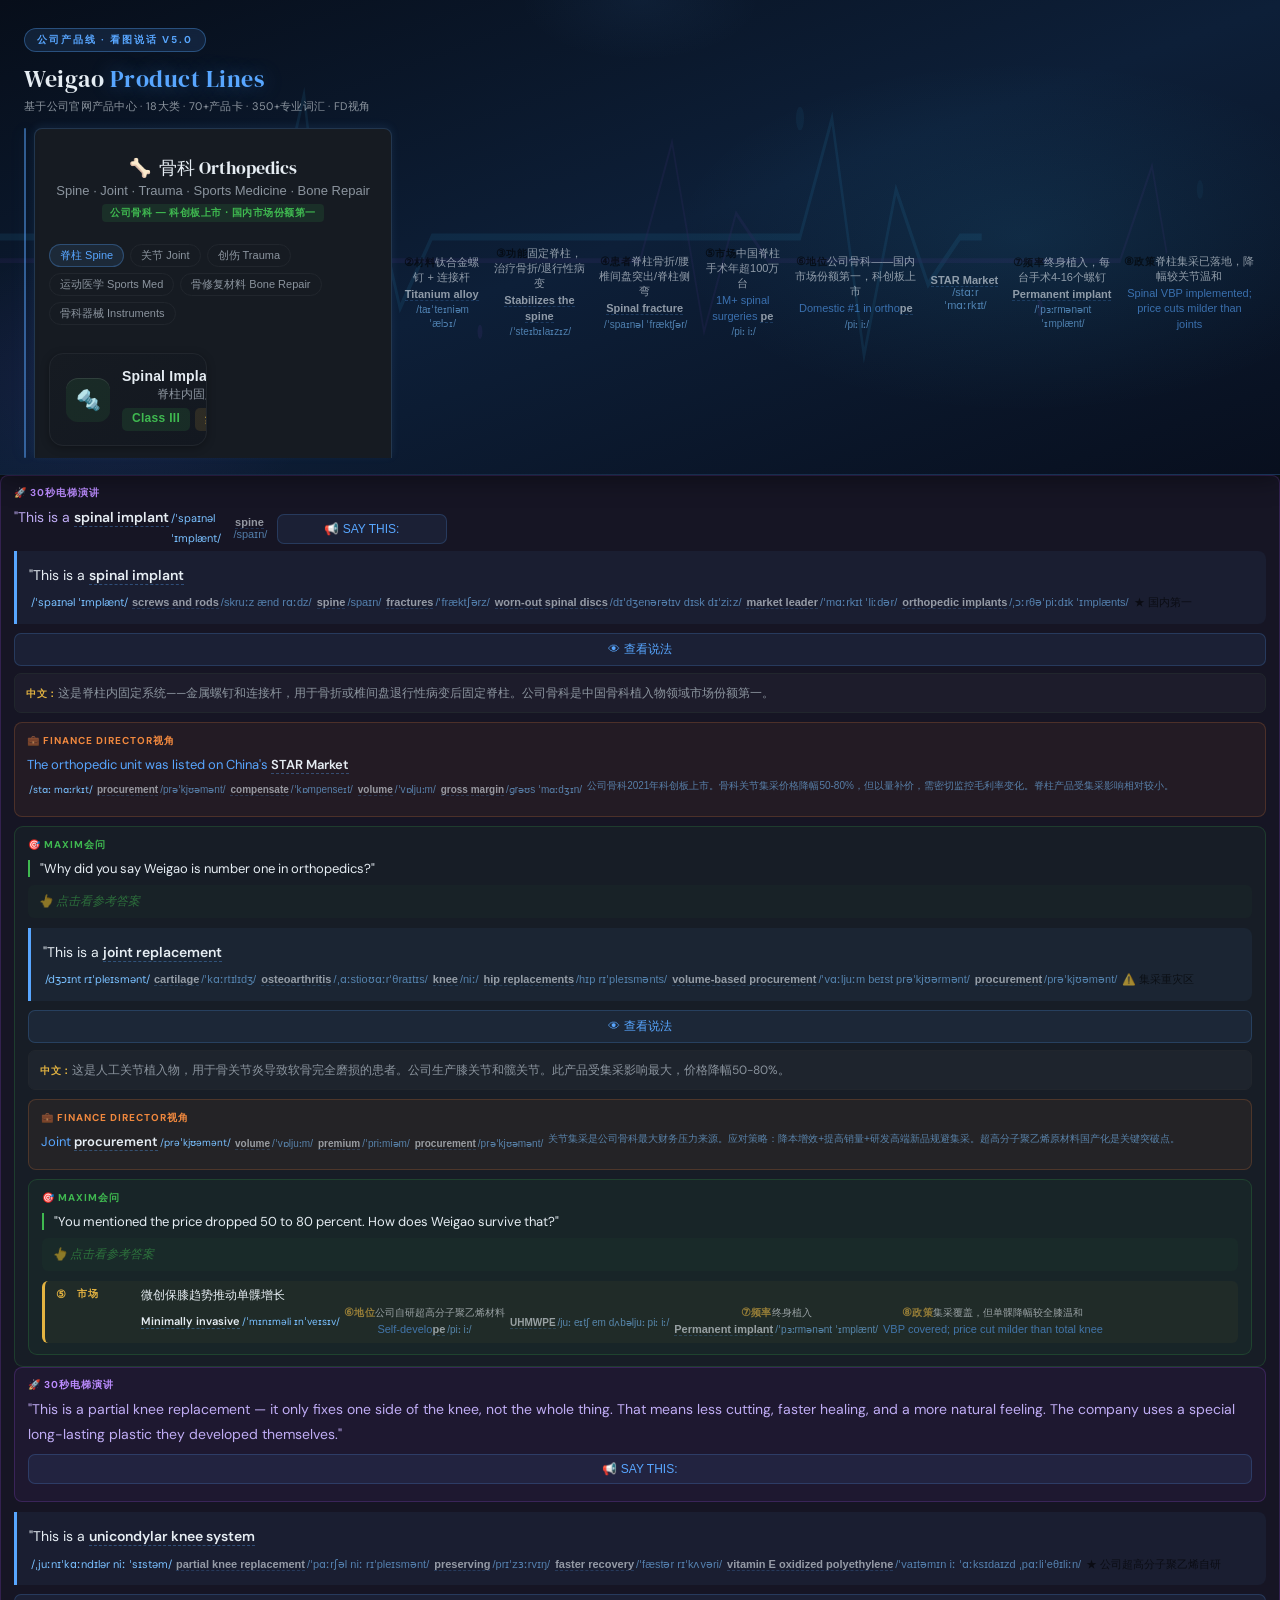
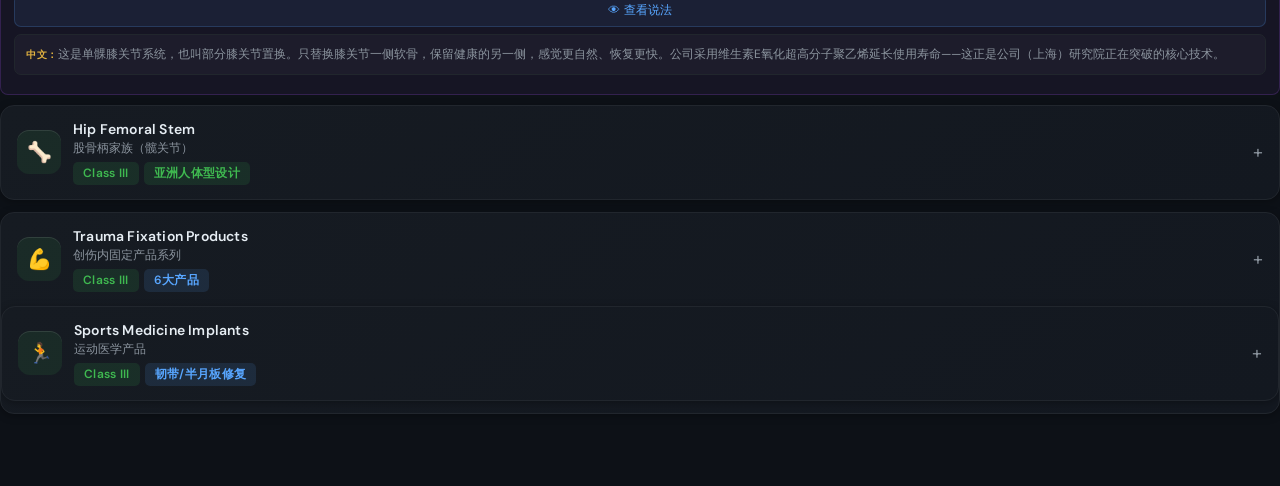
==== commit 91478969: "Fix: Remove duplicate buttons and syntax errors" ====
--- a/index.html
+++ b/index.html
@@ -293,25 +293,25 @@
     <h1>Weigao <span>Product Lines</span></h1>
     <div class="header-sub">基于公司官网产品中心 · 18大类 · 70+产品卡 · 350+专业词汇 · FD视角</div>
     <div class="mode-bar">
-      <button class="mode-btn active" onclick="setMode('study',this)">📖 学习模式</button>
-      <button class="mode-btn" onclick="setMode('quiz',this)">🎯 测验模式</button>
+      <button class="mode-btn active" onclick="setMode('study📖 学习模式</button>
+      <button class="mode-btn" onclick="setMode('quiz🎯 测验模式</button>
     </div>
   </div>
 </div>
 
 <!-- Nav tabs -->
 <div class="nav-wrap" id="nav">
-  <button class="nav-tab active" onclick="showCat('ortho',this)">🦴 骨科</button>
-  <button class="nav-tab" onclick="showCat('dialysis',this)">💉 血液净化</button>
-  <button class="nav-tab" onclick="showCat('cardio',this)">❤️ 介入</button>
-  <button class="nav-tab" onclick="showCat('consumable',this)">🩹 通用耗材</button>
-  <button class="nav-tab" onclick="showCat('robot',this)">🤖 手术机器人</button>
-  <button class="nav-tab" onclick="showCat('pharma',this)">💊 药包材</button>
-  <button class="nav-tab" onclick="showCat('surgical',this)">🔬 外科</button>
-  <button class="nav-tab" onclick="showCat('ivd',this)">🧪 体外诊断</button>
-  <button class="nav-tab" onclick="showCat('endo',this)">📷 内窥镜</button>
-  <button class="nav-tab" onclick="showCat('healthit',this)">💻 医疗信息化</button>
-  <button class="nav-tab" onclick="showCat('other',this)">➕ 其他</button>
+  <button class="nav-tab active" onclick="showCat('ortho🦴 骨科</button>
+  <button class="nav-tab" onclick="showCat('dialysis💉 血液净化</button>
+  <button class="nav-tab" onclick="showCat('cardio❤️ 介入</button>
+  <button class="nav-tab" onclick="showCat('consumable🩹 通用耗材</button>
+  <button class="nav-tab" onclick="showCat('robot🤖 手术机器人</button>
+  <button class="nav-tab" onclick="showCat('pharma💊 药包材</button>
+  <button class="nav-tab" onclick="showCat('surgical🔬 外科</button>
+  <button class="nav-tab" onclick="showCat('ivd🧪 体外诊断</button>
+  <button class="nav-tab" onclick="showCat('endo📷 内窥镜</button>
+  <button class="nav-tab" onclick="showCat('healthit💻 医疗信息化</button>
+  <button class="nav-tab" onclick="showCat('other➕ 其他</button>
 </div>
 
 <div class="container" id="main">
@@ -345,27 +345,27 @@
     <div class="card-body" id="b-p1">
       <div class="prod-img-box"><img src="images/img1.png" onerror="this.parentElement.innerHTML='<div class=no-img>图片加载失败</div>'"></div>
       <div class="prod-overview"><div class="prod-overview-title">📋 产品速览 Product Quick Facts</div><div class="ov-grid">
-        <div class="ov-item blue"><span class="ov-num">①</span><span class="ov-label">类别</span><span class="ov-value">脊柱内固定 · III类器械<span class="ov-en"><span class="wt">Spinal fixation</span> <span class="wi">/ˈspaɪnəl fɪkˈseɪʃən/ <button class="spk" onclick="aud('spinal fixation · Class III',this)">🔊</button></span></span></span></div>
-        <div class="ov-item blue"><span class="ov-num">②</span><span class="ov-label">材料</span><span class="ov-value">钛合金螺钉 + 连接杆<span class="ov-en"><span class="wt">Titanium alloy</span> <span class="wi">/taɪˈteɪniəm ˈælɔɪ/ <button class="spk" onclick="aud('titanium alloy screws + rods',this)">🔊</button></span></span></span></div>
-        <div class="ov-item green"><span class="ov-num">③</span><span class="ov-label">功能</span><span class="ov-value">固定脊柱，治疗骨折/退行性病变<span class="ov-en"><span class="wt">Stabilizes the spine</span> <span class="wi">/ˈsteɪbɪlaɪzɪz/ <button class="spk" onclick="aud('stabilizes after fracture or degeneration',this)">🔊</button></span></span></span></div>
-        <div class="ov-item blue"><span class="ov-num">④</span><span class="ov-label">患者</span><span class="ov-value">脊柱骨折/腰椎间盘突出/脊柱侧弯<span class="ov-en"><span class="wt">Spinal fracture</span> <span class="wi">/ˈspaɪnəl ˈfræktʃər/ <button class="spk" onclick="aud('spinal fracture / disc herniation / scoliosis',this)">🔊</button></span></span></span></div>
-        <div class="ov-item gold"><span class="ov-num">⑤</span><span class="ov-label">市场</span><span class="ov-value">中国脊柱手术年超100万台<span class="ov-en">1M+ spinal surgeries <span class="w"><span class="wt">pe</span><span class="wi">/piː iː/ <button class="spk" onclick="aud('PE',this)">🔊</button></span></span>r year in China</span></span></div>
-        <div class="ov-item gold"><span class="ov-num">⑥</span><span class="ov-label">地位</span><span class="ov-value">公司骨科——国内市场份额第一，科创板上市<span class="ov-en">Domestic #1 in ortho<span class="w"><span class="wt">pe</span><span class="wi">/piː iː/ <button class="spk" onclick="aud('PE',this)">🔊</button></span></span>dics; <span class="w"><span class="wt">STAR Market</span><span class="wi">/stɑːr ˈmɑːrkɪt/ <button class="spk" onclick="aud('STAR Market',this)">🔊</button></span></span>',this)">🔊</button></span></span> listed</span></span></div>
-        <div class="ov-item purple"><span class="ov-num">⑦</span><span class="ov-label">频率</span><span class="ov-value">终身植入，每台手术4-16个螺钉<span class="ov-en"><span class="wt">Permanent implant</span> <span class="wi">/ˈpɜːrmənənt ˈɪmplænt/ <button class="spk" onclick="aud('permanent implant, 4-16 screws per case',this)">🔊</button></span></span></span></div>
+        <div class="ov-item blue"><span class="ov-num">①</span><span class="ov-label">类别</span><span class="ov-value">脊柱内固定 · III类器械<span class="ov-en"><span class="wt">Spinal fixation</span> <span class="wi">/ˈspaɪnəl fɪkˈseɪʃən/ <button class="spk" onclick="aud('spinal fixation · Class III</span></div>
+        <div class="ov-item blue"><span class="ov-num">②</span><span class="ov-label">材料</span><span class="ov-value">钛合金螺钉 + 连接杆<span class="ov-en"><span class="wt">Titanium alloy</span> <span class="wi">/taɪˈteɪniəm ˈælɔɪ/ <button class="spk" onclick="aud('titanium alloy screws + rods</span></div>
+        <div class="ov-item green"><span class="ov-num">③</span><span class="ov-label">功能</span><span class="ov-value">固定脊柱，治疗骨折/退行性病变<span class="ov-en"><span class="wt">Stabilizes the spine</span> <span class="wi">/ˈsteɪbɪlaɪzɪz/ <button class="spk" onclick="aud('stabilizes after fracture or degeneration</span></div>
+        <div class="ov-item blue"><span class="ov-num">④</span><span class="ov-label">患者</span><span class="ov-value">脊柱骨折/腰椎间盘突出/脊柱侧弯<span class="ov-en"><span class="wt">Spinal fracture</span> <span class="wi">/ˈspaɪnəl ˈfræktʃər/ <button class="spk" onclick="aud('spinal fracture / disc herniation / scoliosis</span></div>
+        <div class="ov-item gold"><span class="ov-num">⑤</span><span class="ov-label">市场</span><span class="ov-value">中国脊柱手术年超100万台<span class="ov-en">1M+ spinal surgeries <span class="w"><span class="wt">pe</span><span class="wi">/piː iː/ <button class="spk" onclick="aud('PE</span></span>r year in China</span></span></div>
+        <div class="ov-item gold"><span class="ov-num">⑥</span><span class="ov-label">地位</span><span class="ov-value">公司骨科——国内市场份额第一，科创板上市<span class="ov-en">Domestic #1 in ortho<span class="w"><span class="wt">pe</span><span class="wi">/piː iː/ <button class="spk" onclick="aud('PE</span></span>dics; <span class="w"><span class="wt">STAR Market</span><span class="wi">/stɑːr ˈmɑːrkɪt/ <button class="spk" onclick="aud('STAR Market</span></span> listed</span></span></div>
+        <div class="ov-item purple"><span class="ov-num">⑦</span><span class="ov-label">频率</span><span class="ov-value">终身植入，每台手术4-16个螺钉<span class="ov-en"><span class="wt">Permanent implant</span> <span class="wi">/ˈpɜːrmənənt ˈɪmplænt/ <button class="spk" onclick="aud('permanent implant, 4-16 screws per case</span></div>
         <div class="ov-item orange"><span class="ov-num">⑧</span><span class="ov-label">政策</span><span class="ov-value">脊柱集采已落地，降幅较关节温和<span class="ov-en">Spinal VBP implemented; price cuts milder than joints</span></span></div>
       </div></div>
-      <div class="elevator"><div class="elevator-label">🚀 30秒电梯演讲</div><div class="elevator-text" id="elev-p1">"This is a <span class="w"><span class="wt">spinal implant</span><span class="wi">/ˈspaɪnəl ˈɪmplænt/ <button class="spk" onclick="aud('spinal implant',this)">🔊</button></span></span> — metal screws and rods that hold the <span class="w"><span class="wt">spine</span><span class="wi">/spaɪn/ <button class="spk" onclick="aud('spine',this)">🔊</button></span></span> in place after a back injury. Think of it like an internal brace. The company is number one in China for this kind of product."</div>
-      <button class="btn-read" onclick="readIt('elev-p1',this)">🔊 听完整朗读</button>
-      </div>
-      <div class="say-label">📢 SAY THIS:</div>
-      <div class="say-box" id="s-p1">"This is a <span class="w"><span class="wt">spinal implant</span><span class="wi">/ˈspaɪnəl ˈɪmplænt/ <button class="spk" onclick="aud('spinal implant',this)">🔊</button></span></span> system — metal <span class="w"><span class="wt">screws and rods</span><span class="wi">/skruːz ænd rɑːdz/ <button class="spk" onclick="aud('screws and rods',this)">🔊</button></span></span> used to stabilize the <span class="w"><span class="wt">spine</span><span class="wi">/spaɪn/ <button class="spk" onclick="aud('spine',this)">🔊</button></span></span> after <span class="w"><span class="wt">fractures</span><span class="wi">/ˈfræktʃərz/ <button class="spk" onclick="aud('fractures',this)">🔊</button></span></span> or <span class="w"><span class="wt">worn-out spinal discs</span><span class="wi">/dɪˈdʒenərətɪv dɪsk dɪˈziːz/ <button class="spk" onclick="aud('degenerative disc disease',this)">🔊</button></span></span>. Weigao Orthopedics is the <span class="w"><span class="wt">market leader</span><span class="wi">/ˈmɑːrkɪt ˈliːdər/ <button class="spk" onclick="aud('market leader',this)">🔊</button></span></span>',this)">🔊</button></span></span> in China for <span class="w"><span class="wt">orthopedic implants</span><span class="wi">/ˌɔːrθəˈpiːdɪk ˈɪmplænts/ <button class="spk" onclick="aud('orthopedic implants',this)">🔊</button></span></span>',this)">🔊</button></span></span>." <span class="note">★ 国内第一</span></div>
-      <button class="btn-read" onclick="readIt('s-p1',this)">🔊 听完整朗读</button>
+      <div class="elevator"><div class="elevator-label">🚀 30秒电梯演讲</div><div class="elevator-text" id="elev-p1">"This is a <span class="w"><span class="wt">spinal implant</span><span class="wi">/ˈspaɪnəl ˈɪmplænt/ <button class="spk" onclick="aud('spinal implant</span></span> — metal screws and rods that hold the <span class="w"><span class="wt">spine</span><span class="wi">/spaɪn/ <button class="spk" onclick="aud('spine</span></span> in place after a back injury. Think of it like an internal brace. The company is number one in China for this kind of product."</div>
+      <button class="btn-read" onclick="readIt('elev-p1🔊 听完整朗读</button>
+      </div>
+      <div class="say-label">📢 SAY THIS:</div>
+      <div class="say-box" id="s-p1">"This is a <span class="w"><span class="wt">spinal implant</span><span class="wi">/ˈspaɪnəl ˈɪmplænt/ <button class="spk" onclick="aud('spinal implant</span></span> system — metal <span class="w"><span class="wt">screws and rods</span><span class="wi">/skruːz ænd rɑːdz/ <button class="spk" onclick="aud('screws and rods</span></span> used to stabilize the <span class="w"><span class="wt">spine</span><span class="wi">/spaɪn/ <button class="spk" onclick="aud('spine</span></span> after <span class="w"><span class="wt">fractures</span><span class="wi">/ˈfræktʃərz/ <button class="spk" onclick="aud('fractures</span></span> or <span class="w"><span class="wt">worn-out spinal discs</span><span class="wi">/dɪˈdʒenərətɪv dɪsk dɪˈziːz/ <button class="spk" onclick="aud('degenerative disc disease</span></span>. Weigao Orthopedics is the <span class="w"><span class="wt">market leader</span><span class="wi">/ˈmɑːrkɪt ˈliːdər/ <button class="spk" onclick="aud('market leader</span></span> in China for <span class="w"><span class="wt">orthopedic implants</span><span class="wi">/ˌɔːrθəˈpiːdɪk ˈɪmplænts/ <button class="spk" onclick="aud('orthopedic implants</span></span>." <span class="note">★ 国内第一</span></div>
+      <button class="btn-read" onclick="readIt('s-p1🔊 听完整朗读</button>
       <button class="quiz-btn" onclick="showAnswer('p1')">👁 查看说法</button>
       <div class="trans"><strong>中文：</strong>这是脊柱内固定系统——金属螺钉和连接杆，用于骨折或椎间盘退行性病变后固定脊柱。公司骨科是中国骨科植入物领域市场份额第一。</div>
-      <div class="cfo-box"><div class="cfo-box-label">💼 Finance Director视角</div><div class="ov-en" id="cfo-1" style="font-size:13px;line-height:1.8;margin-bottom:6px">The orthopedic unit was listed on China's <span class="w"><span class="wt">STAR Market</span><span class="wi">/stɑː mɑːrkɪt/ <button class="spk" onclick="aud('STAR Market',this)">🔊</button></span></span> in 2021. Joint <span class="w"><span class="wt">procurement</span><span class="wi">/prəˈkjʊəmənt/ <button class="spk" onclick="aud('procurement',this)">🔊</button></span></span> cut prices 50-80%, but we <span class="w"><span class="wt">compensate</span><span class="wi">/ˈkɒmpenseɪt/ <button class="spk" onclick="aud('compensate',this)">🔊</button></span></span> with higher <span class="w"><span class="wt">volume</span><span class="wi">/ˈvɒljuːm/ <button class="spk" onclick="aud('volume',this)">🔊</button></span></span>. Need to closely monitor <span class="w"><span class="wt">gross margin</span><span class="wi">/ɡrəʊs ˈmɑːdʒɪn/ <button class="spk" onclick="aud('gross margin',this)">🔊</button></span></span> changes. Spinal products are less affected.</div><button class="btn-read" style="margin-bottom:8px" onclick="readIt('cfo-1',this)">🔊 听完整朗读</button><div style="color:var(--muted);font-size:12px">公司骨科2021年科创板上市。骨科关节集采价格降幅50-80%，但以量补价，需密切监控毛利率变化。脊柱产品受集采影响相对较小。</div></div>
+      <div class="cfo-box"><div class="cfo-box-label">💼 Finance Director视角</div><div class="ov-en" id="cfo-1" style="font-size:13px;line-height:1.8;margin-bottom:6px">The orthopedic unit was listed on China's <span class="w"><span class="wt">STAR Market</span><span class="wi">/stɑː mɑːrkɪt/ <button class="spk" onclick="aud('STAR Market</span></span> in 2021. Joint <span class="w"><span class="wt">procurement</span><span class="wi">/prəˈkjʊəmənt/ <button class="spk" onclick="aud('procurement</span></span> cut prices 50-80%, but we <span class="w"><span class="wt">compensate</span><span class="wi">/ˈkɒmpenseɪt/ <button class="spk" onclick="aud('compensate</span></span> with higher <span class="w"><span class="wt">volume</span><span class="wi">/ˈvɒljuːm/ <button class="spk" onclick="aud('volume</span></span>. Need to closely monitor <span class="w"><span class="wt">gross margin</span><span class="wi">/ɡrəʊs ˈmɑːdʒɪn/ <button class="spk" onclick="aud('gross margin</span></span> changes. Spinal products are less affected.</div><button class="btn-read" style="margin-bottom:8px" onclick="readIt('cfo-1🔊 听完整朗读</button><div style="color:var(--muted);font-size:12px">公司骨科2021年科创板上市。骨科关节集采价格降幅50-80%，但以量补价，需密切监控毛利率变化。脊柱产品受集采影响相对较小。</div></div>
       <div class="drill"><div class="drill-label">🎯 Maxim会问</div>
         <div class="drill-q">"Why did you say Weigao is number one in orthopedics?"</div>
-        <div class="drill-a" onclick="this.classList.toggle('shown')"><span class="hint">👆 点击看参考答案</span><span class="reveal" id="drill-a-1">"Weigao Orthopedics is listed on China's <span class="w"><span class="wt">STAR Market</span><span class="wi">/stɑː mɑːrkɪt/ <button class="spk" onclick="aud('STAR Market',this)">🔊</button></span></span> and holds the largest market share in <span class="w"><span class="wt">orthopedic implants</span><span class="wi">/ˌɔːrθəˈpiːdɪk ˈɪmplænts/ <button class="spk" onclick="aud('orthopedic implants',this)">🔊</button></span></span> in China — including spinal systems, joint replacements, and trauma devices. They have been the domestic leader for many years."</span><button class="btn-read" style="margin-top:6px" onclick="readIt('drill-a-1',this)">🔊 听朗读</button></div>
+        <div class="drill-a" onclick="this.classList.toggle('shown')"><span class="hint">👆 点击看参考答案</span><span class="reveal" id="drill-a-1">"Weigao Orthopedics is listed on China's <span class="w"><span class="wt">STAR Market</span><span class="wi">/stɑː mɑːrkɪt/ <button class="spk" onclick="aud('STAR Market</span></span> and holds the largest market share in <span class="w"><span class="wt">orthopedic implants</span><span class="wi">/ˌɔːrθəˈpiːdɪk ˈɪmplænts/ <button class="spk" onclick="aud('orthopedic implants</span></span> in China — including spinal systems, joint replacements, and trauma devices. They have been the domestic leader for many years."</span><button class="btn-read" style="margin-top:6px" onclick="readIt('drill-a-1🔊 听朗读</button></div>
       </div>
     </div>
   </div>
@@ -384,27 +384,27 @@
     <div class="card-body" id="b-p2">
       <div class="prod-img-box"><img src="images/img2.png" onerror="this.parentElement.innerHTML='&lt;div class=no-img>图片加载失败&lt;/div&gt;'"></div>
       <div class="prod-overview"><div class="prod-overview-title">📋 产品速览 Product Quick Facts</div><div class="ov-grid">
-        <div class="ov-item blue"><span class="ov-num">①</span><span class="ov-label">类别</span><span class="ov-value">关节置换 · III类器械<span class="ov-en"><span class="wt">Joint replacement</span> <span class="wi">/dʒɔɪnt rɪˈpleɪsmənt/ <button class="spk" onclick="aud('joint replacement · Class III',this)">🔊</button></span></span></span></div>
-        <div class="ov-item blue"><span class="ov-num">②</span><span class="ov-label">材料</span><span class="ov-value">钴铬合金/钛合金 + 超高分子聚乙烯垫片<span class="ov-en"><span class="wt">Cobalt-chrome / titanium + UHMWPE liner</span> <span class="wi">/ˌjuː eɪtʃ em dʌbəljuː piː iː/ <button class="spk" onclick="aud('UHMWPE',this)">🔊</button></span></span></span></div>
-        <div class="ov-item green"><span class="ov-num">③</span><span class="ov-label">功能</span><span class="ov-value">替换磨损的膝关节/髋关节<span class="ov-en"><span class="wt">Replaces worn-out knee or hip</span> <span class="wi">/hɪp/ <button class="spk" onclick="aud('hip joints',this)">🔊</button></span></span></span></div>
-        <div class="ov-item blue"><span class="ov-num">④</span><span class="ov-label">患者</span><span class="ov-value">骨关节炎中老年患者<span class="ov-en"><span class="wt">Elderly patients with osteoarthritis</span> <span class="wi">/ˌɑːstioʊɑːrˈθraɪtɪs/ <button class="spk" onclick="aud('osteoarthritis',this)">🔊</button></span></span></span></div>
-        <div class="ov-item gold"><span class="ov-num">⑤</span><span class="ov-label">市场</span><span class="ov-value">中国年关节手术超100万例<span class="ov-en">1M+ <span class="w"><span class="wt">joint replacement</span><span class="wi">/dʒɔɪnt rɪˈpleɪsmənt/ <button class="spk" onclick="aud('joint replacement',this)">🔊</button></span></span> surgeries <span class="w"><span class="wt">pe</span><span class="wi">/piː iː/ <button class="spk" onclick="aud('PE',this)">🔊</button></span></span>r year in China</span></span></div>
-        <div class="ov-item gold"><span class="ov-num">⑥</span><span class="ov-label">地位</span><span class="ov-value">国内份额第一，自研超高分子聚乙烯<span class="ov-en">Domestic #1; self-develo<span class="w"><span class="wt">pe</span><span class="wi">/piː iː/ <button class="spk" onclick="aud('PE',this)">🔊</button></span></span>d <span class="w"><span class="wt">UHMWPE</span><span class="wi">/juː eɪtʃ em dʌbəljuː piː iː/ <button class="spk" onclick="aud('UHMWPE',this)">🔊</button></span></span> material</span></span></div>
-        <div class="ov-item purple"><span class="ov-num">⑦</span><span class="ov-label">频率</span><span class="ov-value">终身植入（寿命15-20年）<span class="ov-en"><span class="wt">Permanent implant, 15-20 year lifespan</span> <span class="wi">/ˈlaɪfspæn/ <button class="spk" onclick="aud('lifespan',this)">🔊</button></span></span></span></div>
-        <div class="ov-item orange"><span class="ov-num">⑧</span><span class="ov-label">政策</span><span class="ov-value">集采重灾区：降幅50-80%<span class="ov-en"><span class="wt">VBP hit hard: 50-80% price cut</span> <span class="wi">/praɪs kʌt/ <button class="spk" onclick="aud('price cut',this)">🔊</button></span></span></span></div>
+        <div class="ov-item blue"><span class="ov-num">①</span><span class="ov-label">类别</span><span class="ov-value">关节置换 · III类器械<span class="ov-en"><span class="wt">Joint replacement</span> <span class="wi">/dʒɔɪnt rɪˈpleɪsmənt/ <button class="spk" onclick="aud('joint replacement · Class III</span></div>
+        <div class="ov-item blue"><span class="ov-num">②</span><span class="ov-label">材料</span><span class="ov-value">钴铬合金/钛合金 + 超高分子聚乙烯垫片<span class="ov-en"><span class="wt">Cobalt-chrome / titanium + UHMWPE liner</span> <span class="wi">/ˌjuː eɪtʃ em dʌbəljuː piː iː/ <button class="spk" onclick="aud('UHMWPE</span></div>
+        <div class="ov-item green"><span class="ov-num">③</span><span class="ov-label">功能</span><span class="ov-value">替换磨损的膝关节/髋关节<span class="ov-en"><span class="wt">Replaces worn-out knee or hip</span> <span class="wi">/hɪp/ <button class="spk" onclick="aud('hip joints</span></div>
+        <div class="ov-item blue"><span class="ov-num">④</span><span class="ov-label">患者</span><span class="ov-value">骨关节炎中老年患者<span class="ov-en"><span class="wt">Elderly patients with osteoarthritis</span> <span class="wi">/ˌɑːstioʊɑːrˈθraɪtɪs/ <button class="spk" onclick="aud('osteoarthritis</span></div>
+        <div class="ov-item gold"><span class="ov-num">⑤</span><span class="ov-label">市场</span><span class="ov-value">中国年关节手术超100万例<span class="ov-en">1M+ <span class="w"><span class="wt">joint replacement</span><span class="wi">/dʒɔɪnt rɪˈpleɪsmənt/ <button class="spk" onclick="aud('joint replacement</span></span> surgeries <span class="w"><span class="wt">pe</span><span class="wi">/piː iː/ <button class="spk" onclick="aud('PE</span></span>r year in China</span></span></div>
+        <div class="ov-item gold"><span class="ov-num">⑥</span><span class="ov-label">地位</span><span class="ov-value">国内份额第一，自研超高分子聚乙烯<span class="ov-en">Domestic #1; self-develo<span class="w"><span class="wt">pe</span><span class="wi">/piː iː/ <button class="spk" onclick="aud('PE</span></span>d <span class="w"><span class="wt">UHMWPE</span><span class="wi">/juː eɪtʃ em dʌbəljuː piː iː/ <button class="spk" onclick="aud('UHMWPE</span></span> material</span></span></div>
+        <div class="ov-item purple"><span class="ov-num">⑦</span><span class="ov-label">频率</span><span class="ov-value">终身植入（寿命15-20年）<span class="ov-en"><span class="wt">Permanent implant, 15-20 year lifespan</span> <span class="wi">/ˈlaɪfspæn/ <button class="spk" onclick="aud('lifespan</span></div>
+        <div class="ov-item orange"><span class="ov-num">⑧</span><span class="ov-label">政策</span><span class="ov-value">集采重灾区：降幅50-80%<span class="ov-en"><span class="wt">VBP hit hard: 50-80% price cut</span> <span class="wi">/praɪs kʌt/ <button class="spk" onclick="aud('price cut</span></div>
       </div></div>
       <div class="elevator"><div class="elevator-label">🚀 30秒电梯演讲</div><div class="elevator-text" id="elev-p2">"This is an artificial joint — it replaces a worn-out knee or hip. When the natural joint is too damaged, a surgeon puts this in instead. The company is China's biggest maker. Government bulk buying cut prices 50 to 80 percent, so now they sell a lot more to make up for it."</div>
-      <button class="btn-read" onclick="readIt('elev-p2',this)">🔊 听完整朗读</button>
-      </div>
-      <div class="say-label">📢 SAY THIS:</div>
-      <div class="say-box" id="s-p2">"This is a <span class="w"><span class="wt">joint replacement</span><span class="wi">/dʒɔɪnt rɪˈpleɪsmənt/ <button class="spk" onclick="aud('joint replacement',this)">🔊</button></span></span> implant — used when a patient's <span class="w"><span class="wt">cartilage</span><span class="wi">/ˈkɑːrtɪlɪdʒ/ <button class="spk" onclick="aud('cartilage',this)">🔊</button></span></span> is completely worn out from <span class="w"><span class="wt">osteoarthritis</span><span class="wi">/ˌɑːstioʊɑːrˈθraɪtɪs/ <button class="spk" onclick="aud('osteoarthritis',this)">🔊</button></span></span>. Weigao makes both <span class="w"><span class="wt">knee</span><span class="wi">/niː/ <button class="spk" onclick="aud('knee',this)">🔊</button></span></span> and <span class="w"><span class="wt">hip replacements</span><span class="wi">/hɪp rɪˈpleɪsmənts/ <button class="spk" onclick="aud('hip replacements',this)">🔊</button></span></span>. This product is heavily affected by China's <span class="w"><span class="wt">volume-based procurement</span><span class="wi">/ˈvɑːljuːm beɪst prəˈkjʊərmənt/ <button class="spk" onclick="aud('volume',this)">🔊</button></span></span>-based <span class="w"><span class="wt">procurement</span><span class="wi">/prəˈkjʊəmənt/ <button class="spk" onclick="aud('procurement',this)">🔊</button></span></span>',this)">🔊</button></span></span> — prices dropped 50 to 80 percent." <span class="warn">⚠️ 集采重灾区</span></div>
-      <button class="btn-read" onclick="readIt('s-p2',this)">🔊 听完整朗读</button>
+      <button class="btn-read" onclick="readIt('elev-p2🔊 听完整朗读</button>
+      </div>
+      <div class="say-label">📢 SAY THIS:</div>
+      <div class="say-box" id="s-p2">"This is a <span class="w"><span class="wt">joint replacement</span><span class="wi">/dʒɔɪnt rɪˈpleɪsmənt/ <button class="spk" onclick="aud('joint replacement</span></span> implant — used when a patient's <span class="w"><span class="wt">cartilage</span><span class="wi">/ˈkɑːrtɪlɪdʒ/ <button class="spk" onclick="aud('cartilage</span></span> is completely worn out from <span class="w"><span class="wt">osteoarthritis</span><span class="wi">/ˌɑːstioʊɑːrˈθraɪtɪs/ <button class="spk" onclick="aud('osteoarthritis</span></span>. Weigao makes both <span class="w"><span class="wt">knee</span><span class="wi">/niː/ <button class="spk" onclick="aud('knee</span></span> and <span class="w"><span class="wt">hip replacements</span><span class="wi">/hɪp rɪˈpleɪsmənts/ <button class="spk" onclick="aud('hip replacements</span></span>. This product is heavily affected by China's <span class="w"><span class="wt">volume-based procurement</span><span class="wi">/ˈvɑːljuːm beɪst prəˈkjʊərmənt/ <button class="spk" onclick="aud('volume</span></span>-based <span class="w"><span class="wt">procurement</span><span class="wi">/prəˈkjʊəmənt/ <button class="spk" onclick="aud('procurement</span></span> — prices dropped 50 to 80 percent." <span class="warn">⚠️ 集采重灾区</span></div>
+      <button class="btn-read" onclick="readIt('s-p2🔊 听完整朗读</button>
       <button class="quiz-btn" onclick="showAnswer('p2')">👁 查看说法</button>
       <div class="trans"><strong>中文：</strong>这是人工关节植入物，用于骨关节炎导致软骨完全磨损的患者。公司生产膝关节和髋关节。此产品受集采影响最大，价格降幅50-80%。</div>
-      <div class="cfo-box"><div class="cfo-box-label">💼 Finance Director视角</div><div class="ov-en" id="cfo-2" style="font-size:13px;line-height:1.8;margin-bottom:6px">Joint <span class="w"><span class="wt">procurement</span><span class="wi">/prəˈkjʊəmənt/ <button class="spk" onclick="aud('procurement',this)">🔊</button></span></span> is the biggest financial pressure on our orthopedics business. Strategy: cut costs, increase <span class="w"><span class="wt">volume</span><span class="wi">/ˈvɒljuːm/ <button class="spk" onclick="aud('volume',this)">🔊</button></span></span>, and develop <span class="w"><span class="wt">premium</span><span class="wi">/ˈpriːmiəm/ <button class="spk" onclick="aud('premium',this)">🔊</button></span></span> new products not yet in <span class="w"><span class="wt">procurement</span><span class="wi">/prəˈkjʊəmənt/ <button class="spk" onclick="aud('procurement',this)">🔊</button></span></span>. Domestic production of UHMWPE raw material is the key breakthrough.</div><button class="btn-read" style="margin-bottom:8px" onclick="readIt('cfo-2',this)">🔊 听完整朗读</button><div style="color:var(--muted);font-size:12px">关节集采是公司骨科最大财务压力来源。应对策略：降本增效+提高销量+研发高端新品规避集采。超高分子聚乙烯原材料国产化是关键突破点。</div></div>
+      <div class="cfo-box"><div class="cfo-box-label">💼 Finance Director视角</div><div class="ov-en" id="cfo-2" style="font-size:13px;line-height:1.8;margin-bottom:6px">Joint <span class="w"><span class="wt">procurement</span><span class="wi">/prəˈkjʊəmənt/ <button class="spk" onclick="aud('procurement</span></span> is the biggest financial pressure on our orthopedics business. Strategy: cut costs, increase <span class="w"><span class="wt">volume</span><span class="wi">/ˈvɒljuːm/ <button class="spk" onclick="aud('volume</span></span>, and develop <span class="w"><span class="wt">premium</span><span class="wi">/ˈpriːmiəm/ <button class="spk" onclick="aud('premium</span></span> new products not yet in <span class="w"><span class="wt">procurement</span><span class="wi">/prəˈkjʊəmənt/ <button class="spk" onclick="aud('procurement</span></span>. Domestic production of UHMWPE raw material is the key breakthrough.</div><button class="btn-read" style="margin-bottom:8px" onclick="readIt('cfo-2🔊 听完整朗读</button><div style="color:var(--muted);font-size:12px">关节集采是公司骨科最大财务压力来源。应对策略：降本增效+提高销量+研发高端新品规避集采。超高分子聚乙烯原材料国产化是关键突破点。</div></div>
       <div class="drill"><div class="drill-label">🎯 Maxim会问</div>
         <div class="drill-q">"You mentioned the price dropped 50 to 80 percent. How does Weigao survive that?"</div>
-        <div class="drill-a" onclick="this.classList.toggle('shown')"><span class="hint">👆 点击看参考答案</span><span class="reveal" id="drill-a-2">"The strategy is to <span class="w"><span class="wt">compensate</span><span class="wi">/ˈkɒmpenseɪt/ <button class="spk" onclick="aud('compensate',this)">🔊</button></span></span> with <span class="w"><span class="wt">volume</span><span class="wi">/ˈvɒljuːm/ <button class="spk" onclick="aud('volume',this)">🔊</button></span></span> — sell much more at a lower price. Weigao also focuses on <span class="w"><span class="wt">cost reduction</span><span class="wi">/kɒst rɪˈdʌkʃən/ <button class="spk" onclick="aud('cost reduction',this)">🔊</button></span></span> through <span class="w"><span class="wt">supply chain</span><span class="wi">/səˈplaɪ tʃeɪn/ <button class="spk" onclick="aud('supply chain',this)">🔊</button></span></span> optimization and developing new <span class="w"><span class="wt">premium</span><span class="wi">/ˈpriːmiəm/ <button class="spk" onclick="aud('premium',this)">🔊</button></span></span> products that are not yet included in the <span class="w"><span class="wt">procurement</span><span class="wi">/prəˈkjʊəmənt/ <button class="spk" onclick="aud('procurement',this)">🔊</button></span></span> list. As Finance Director, I need to monitor the <span class="w"><span class="wt">gross margin</span><span class="wi">/ɡrəʊs ˈmɑːdʒɪn/ <button class="spk" onclick="aud('gross margin',this)">🔊</button></span></span> very closely."</span><button class="btn-read" style="margin-top:6px" onclick="readIt('drill-a-2',this)">🔊 听朗读</button></div>
+        <div class="drill-a" onclick="this.classList.toggle('shown')"><span class="hint">👆 点击看参考答案</span><span class="reveal" id="drill-a-2">"The strategy is to <span class="w"><span class="wt">compensate</span><span class="wi">/ˈkɒmpenseɪt/ <button class="spk" onclick="aud('compensate</span></span> with <span class="w"><span class="wt">volume</span><span class="wi">/ˈvɒljuːm/ <button class="spk" onclick="aud('volume</span></span> — sell much more at a lower price. Weigao also focuses on <span class="w"><span class="wt">cost reduction</span><span class="wi">/kɒst rɪˈdʌkʃən/ <button class="spk" onclick="aud('cost reduction</span></span> through <span class="w"><span class="wt">supply chain</span><span class="wi">/səˈplaɪ tʃeɪn/ <button class="spk" onclick="aud('supply chain</span></span> optimization and developing new <span class="w"><span class="wt">premium</span><span class="wi">/ˈpriːmiəm/ <button class="spk" onclick="aud('premium</span></span> products that are not yet included in the <span class="w"><span class="wt">procurement</span><span class="wi">/prəˈkjʊəmənt/ <button class="spk" onclick="aud('procurement</span></span> list. As Finance Director, I need to monitor the <span class="w"><span class="wt">gross margin</span><span class="wi">/ɡrəʊs ˈmɑːdʒɪn/ <button class="spk" onclick="aud('gross margin</span></span> very closely."</span><button class="btn-read" style="margin-top:6px" onclick="readIt('drill-a-2🔊 听朗读</button></div>
       </div>
     </div>
   </div>
@@ -424,21 +424,21 @@
     <div class="card-body" id="b-op1">
       <div class="prod-img-box"><img src="images/img3.png" onerror="this.parentElement.innerHTML='<div class=no-img>图片加载失败</div>'"  style="max-height:200px"></div>
       <div class="prod-overview"><div class="prod-overview-title">📋 产品速览 Product Quick Facts</div><div class="ov-grid">
-        <div class="ov-item blue"><span class="ov-num">①</span><span class="ov-label">类别</span><span class="ov-value">关节置换（单髁）· III类<span class="ov-en"><span class="wt">Unicondylar knee</span> <span class="wi">/ˌjuːnɪˈkɑːndɪlər/ <button class="spk" onclick="aud('unicondylar knee · Class III',this)">🔊</button></span></span></span></div>
-        <div class="ov-item blue"><span class="ov-num">②</span><span class="ov-label">材料</span><span class="ov-value">钴铬合金 + 维生素E氧化聚乙烯垫片<span class="ov-en"><span class="w"><span class="wt">Cobalt-chrome</span><span class="wi">/ˈkoʊbɑːlt kroʊm/ <button class="spk" onclick="aud('cobalt-chrome',this)">🔊</button></span></span> + <span class="w"><span class="wt">vitamin E</span><span class="wi">/ˈvaɪtəmɪn iː/ <button class="spk" onclick="aud('vitamin E',this)">🔊</button></span></span> <span class="w"><span class="wt">UHMWPE</span><span class="wi">/juː eɪtʃ em dʌbəljuː piː iː/ <button class="spk" onclick="aud('UHMWPE',this)">🔊</button></span></span> liner</span></span></div>
-        <div class="ov-item green"><span class="ov-num">③</span><span class="ov-label">功能</span><span class="ov-value">只替换膝关节一侧，保留健康软骨<span class="ov-en"><span class="wt">Replaces one side of knee; preserves</span> <span class="wi">/prɪˈzɜːrvz/ <button class="spk" onclick="aud('preserves healthy cartilage',this)">🔊</button></span></span></span></div>
+        <div class="ov-item blue"><span class="ov-num">①</span><span class="ov-label">类别</span><span class="ov-value">关节置换（单髁）· III类<span class="ov-en"><span class="wt">Unicondylar knee</span> <span class="wi">/ˌjuːnɪˈkɑːndɪlər/ <button class="spk" onclick="aud('unicondylar knee · Class III</span></div>
+        <div class="ov-item blue"><span class="ov-num">②</span><span class="ov-label">材料</span><span class="ov-value">钴铬合金 + 维生素E氧化聚乙烯垫片<span class="ov-en"><span class="w"><span class="wt">Cobalt-chrome</span><span class="wi">/ˈkoʊbɑːlt kroʊm/ <button class="spk" onclick="aud('cobalt-chrome</span></span> + <span class="w"><span class="wt">vitamin E</span><span class="wi">/ˈvaɪtəmɪn iː/ <button class="spk" onclick="aud('vitamin E</span></span> <span class="w"><span class="wt">UHMWPE</span><span class="wi">/juː eɪtʃ em dʌbəljuː piː iː/ <button class="spk" onclick="aud('UHMWPE</span></span> liner</span></span></div>
+        <div class="ov-item green"><span class="ov-num">③</span><span class="ov-label">功能</span><span class="ov-value">只替换膝关节一侧，保留健康软骨<span class="ov-en"><span class="wt">Replaces one side of knee; preserves</span> <span class="wi">/prɪˈzɜːrvz/ <button class="spk" onclick="aud('preserves healthy cartilage</span></div>
         <div class="ov-item blue"><span class="ov-num">④</span><span class="ov-label">患者</span><span class="ov-value">单侧膝关节磨损的中老年患者<span class="ov-en">Patients with single-compartment knee wear</span></span></div>
-        <div class="ov-item gold"><span class="ov-num">⑤</span><span class="ov-label">市场</span><span class="ov-value">微创保膝趋势推动单髁增长<span class="ov-en"><span class="w"><span class="wt">Minimally invasive</span><span class="wi">/ˈmɪnɪməli ɪnˈveɪsɪv/ <button class="spk" onclick="aud('minimally invasive',this)">🔊</button></span></span> trend driving growth</span></span></div>
-        <div class="ov-item gold"><span class="ov-num">⑥</span><span class="ov-label">地位</span><span class="ov-value">公司自研超高分子聚乙烯材料<span class="ov-en">Self-develo<span class="w"><span class="wt">pe</span><span class="wi">/piː iː/ <button class="spk" onclick="aud('PE',this)">🔊</button></span></span>d <span class="w"><span class="wt">UHMWPE</span><span class="wi">/juː eɪtʃ em dʌbəljuː piː iː/ <button class="spk" onclick="aud('UHMWPE',this)">🔊</button></span></span> material</span></span></div>
-        <div class="ov-item purple"><span class="ov-num">⑦</span><span class="ov-label">频率</span><span class="ov-value">终身植入<span class="ov-en"><span class="w"><span class="wt">Permanent implant</span><span class="wi">/ˈpɜːrmənənt ˈɪmplænt/ <button class="spk" onclick="aud('permanent implant',this)">🔊</button></span></span></span></span></div>
+        <div class="ov-item gold"><span class="ov-num">⑤</span><span class="ov-label">市场</span><span class="ov-value">微创保膝趋势推动单髁增长<span class="ov-en"><span class="w"><span class="wt">Minimally invasive</span><span class="wi">/ˈmɪnɪməli ɪnˈveɪsɪv/ <button class="spk" onclick="aud('minimally invasive</span></span> trend driving growth</span></span></div>
+        <div class="ov-item gold"><span class="ov-num">⑥</span><span class="ov-label">地位</span><span class="ov-value">公司自研超高分子聚乙烯材料<span class="ov-en">Self-develo<span class="w"><span class="wt">pe</span><span class="wi">/piː iː/ <button class="spk" onclick="aud('PE</span></span>d <span class="w"><span class="wt">UHMWPE</span><span class="wi">/juː eɪtʃ em dʌbəljuː piː iː/ <button class="spk" onclick="aud('UHMWPE</span></span> material</span></span></div>
+        <div class="ov-item purple"><span class="ov-num">⑦</span><span class="ov-label">频率</span><span class="ov-value">终身植入<span class="ov-en"><span class="w"><span class="wt">Permanent implant</span><span class="wi">/ˈpɜːrmənənt ˈɪmplænt/ <button class="spk" onclick="aud('permanent implant</span></span></div>
         <div class="ov-item orange"><span class="ov-num">⑧</span><span class="ov-label">政策</span><span class="ov-value">集采覆盖，但单髁降幅较全膝温和<span class="ov-en">VBP covered; price cut milder than total knee</span></span></div>
       </div></div>
       <div class="elevator"><div class="elevator-label">🚀 30秒电梯演讲</div><div class="elevator-text" id="elev-op1">"This is a partial knee replacement — it only fixes one side of the knee, not the whole thing. That means less cutting, faster healing, and a more natural feeling. The company uses a special long-lasting plastic they developed themselves."</div>
-      <button class="btn-read" onclick="readIt('elev-op1',this)">🔊 听完整朗读</button>
-      </div>
-      <div class="say-label">📢 SAY THIS:</div>
-      <div class="say-box" id="s-op1">"This is a <span class="w"><span class="wt">unicondylar knee system</span><span class="wi">/ˌjuːnɪˈkɑːndɪlər niː ˈsɪstəm/ <button class="spk" onclick="aud('unicondylar knee system',this)">🔊</button></span></span> — also called a <span class="w"><span class="wt">partial knee replacement</span><span class="wi">/ˈpɑːrʃəl niː rɪˈpleɪsmənt/ <button class="spk" onclick="aud('partial knee replacement',this)">🔊</button></span></span>. Unlike a total knee replacement, it only resurfaces one side of the knee — <span class="w"><span class="wt">preserving</span><span class="wi">/prɪˈzɜːrvɪŋ/ <button class="spk" onclick="aud('preserving',this)">🔊</button></span></span> the healthy cartilage on the other side. It results in a more natural feeling knee and <span class="w"><span class="wt">faster recovery</span><span class="wi">/ˈfæstər rɪˈkʌvəri/ <button class="spk" onclick="aud('faster recovery',this)">🔊</button></span></span>. Weigao uses <span class="w"><span class="wt">vitamin E oxidized polyethylene</span><span class="wi">/ˈvaɪtəmɪn iː ˈɑːksɪdaɪzd ˌpɑːliˈeθɪliːn/ <button class="spk" onclick="aud('vitamin E oxidized polyethylene',this)">🔊</button></span></span> to extend the product's lifespan." <span class="note">★ 公司超高分子聚乙烯自研</span></div>
-      <button class="btn-read" onclick="readIt('s-op1',this)">🔊 听完整朗读</button>
+      <button class="btn-read" onclick="readIt('elev-op1🔊 听完整朗读</button>
+      </div>
+      <div class="say-label">📢 SAY THIS:</div>
+      <div class="say-box" id="s-op1">"This is a <span class="w"><span class="wt">unicondylar knee system</span><span class="wi">/ˌjuːnɪˈkɑːndɪlər niː ˈsɪstəm/ <button class="spk" onclick="aud('unicondylar knee system</span></span> — also called a <span class="w"><span class="wt">partial knee replacement</span><span class="wi">/ˈpɑːrʃəl niː rɪˈpleɪsmənt/ <button class="spk" onclick="aud('partial knee replacement</span></span>. Unlike a total knee replacement, it only resurfaces one side of the knee — <span class="w"><span class="wt">preserving</span><span class="wi">/prɪˈzɜːrvɪŋ/ <button class="spk" onclick="aud('preserving</span></span> the healthy cartilage on the other side. It results in a more natural feeling knee and <span class="w"><span class="wt">faster recovery</span><span class="wi">/ˈfæstər rɪˈkʌvəri/ <button class="spk" onclick="aud('faster recovery</span></span>. Weigao uses <span class="w"><span class="wt">vitamin E oxidized polyethylene</span><span class="wi">/ˈvaɪtəmɪn iː ˈɑːksɪdaɪzd ˌpɑːliˈeθɪliːn/ <button class="spk" onclick="aud('vitamin E oxidized polyethylene</span></span> to extend the product's lifespan." <span class="note">★ 公司超高分子聚乙烯自研</span></div>
+      <button class="btn-read" onclick="readIt('s-op1🔊 听完整朗读</button>
       <button class="quiz-btn" onclick="showAnswer('op1')">👁 查看说法</button>
       <div class="trans"><strong>中文：</strong>这是单髁膝关节系统，也叫部分膝关节置换。只替换膝关节一侧软骨，保留健康的另一侧，感觉更自然、恢复更快。公司采用维生素E氧化超高分子聚乙烯延长使用寿命——这正是公司（上海）研究院正在突破的核心技术。</div>
     </div>
@@ -458,21 +458,21 @@
     <div class="card-body" id="b-op2">
       <div class="prod-img-box"><img src="images/img4.png" onerror="this.parentElement.innerHTML='<div class=no-img>图片加载失败</div>'"  style="max-height:220px"></div>
       <div class="prod-overview"><div class="prod-overview-title">📋 产品速览 Product Quick Facts</div><div class="ov-grid">
-        <div class="ov-item blue"><span class="ov-num">①</span><span class="ov-label">类别</span><span class="ov-value">髋关节置换 · III类<span class="ov-en"><span class="wt">Hip replacement</span> <span class="wi">/hɪp rɪˈpleɪsmənt/ <button class="spk" onclick="aud('hip replacement · Class III',this)">🔊</button></span></span></span></div>
-        <div class="ov-item blue"><span class="ov-num">②</span><span class="ov-label">材料</span><span class="ov-value">钛合金股骨柄 + 陶瓷/聚乙烯内衬<span class="ov-en"><span class="w"><span class="wt">Titanium</span><span class="wi">/taɪˈteɪniəm/ <button class="spk" onclick="aud('titanium',this)">🔊</button></span></span> stem + ceramic / <span class="w"><span class="wt">PE</span><span class="wi">/piː iː/ <button class="spk" onclick="aud('PE',this)">🔊</button></span></span> liner</span></span></div>
-        <div class="ov-item green"><span class="ov-num">③</span><span class="ov-label">功能</span><span class="ov-value">替换磨损髋关节球窝结构<span class="ov-en"><span class="wt">Replaces worn hip ball-and-socket joint</span> <span class="wi">/bɔːl ænd ˈsɑːkɪt/ <button class="spk" onclick="aud('ball-and-socket',this)">🔊</button></span></span></span></div>
-        <div class="ov-item blue"><span class="ov-num">④</span><span class="ov-label">患者</span><span class="ov-value">髋关节骨折/股骨头坏死患者<span class="ov-en"><span class="wt">Hip fracture / femoral head necrosis</span> <span class="wi">/ˈfemərəl hed nɪˈkroʊsɪs/ <button class="spk" onclick="aud('femoral head necrosis',this)">🔊</button></span></span></span></div>
-        <div class="ov-item gold"><span class="ov-num">⑤</span><span class="ov-label">市场</span><span class="ov-value">中国髋关节手术年超50万例<span class="ov-en">500K+ hip procedures <span class="w"><span class="wt">pe</span><span class="wi">/piː iː/ <button class="spk" onclick="aud('PE',this)">🔊</button></span></span>r year in China</span></span></div>
-        <div class="ov-item gold"><span class="ov-num">⑥</span><span class="ov-label">地位</span><span class="ov-value">专为亚洲人体型设计<span class="ov-en"><span class="wt">Designed specifically for Asian anatomy</span> <span class="wi">/əˈnætəmi/ <button class="spk" onclick="aud('anatomy',this)">🔊</button></span></span></span></div>
-        <div class="ov-item purple"><span class="ov-num">⑦</span><span class="ov-label">频率</span><span class="ov-value">终身植入（寿命15-20年）<span class="ov-en"><span class="w"><span class="wt">Permanent implant</span><span class="wi">/ˈpɜːrmənənt ˈɪmplænt/ <button class="spk" onclick="aud('permanent implant',this)">🔊</button></span></span>, 15-20 year lifespan</span></span></div>
+        <div class="ov-item blue"><span class="ov-num">①</span><span class="ov-label">类别</span><span class="ov-value">髋关节置换 · III类<span class="ov-en"><span class="wt">Hip replacement</span> <span class="wi">/hɪp rɪˈpleɪsmənt/ <button class="spk" onclick="aud('hip replacement · Class III</span></div>
+        <div class="ov-item blue"><span class="ov-num">②</span><span class="ov-label">材料</span><span class="ov-value">钛合金股骨柄 + 陶瓷/聚乙烯内衬<span class="ov-en"><span class="w"><span class="wt">Titanium</span><span class="wi">/taɪˈteɪniəm/ <button class="spk" onclick="aud('titanium</span></span> stem + ceramic / <span class="w"><span class="wt">PE</span><span class="wi">/piː iː/ <button class="spk" onclick="aud('PE</span></span> liner</span></span></div>
+        <div class="ov-item green"><span class="ov-num">③</span><span class="ov-label">功能</span><span class="ov-value">替换磨损髋关节球窝结构<span class="ov-en"><span class="wt">Replaces worn hip ball-and-socket joint</span> <span class="wi">/bɔːl ænd ˈsɑːkɪt/ <button class="spk" onclick="aud('ball-and-socket</span></div>
+        <div class="ov-item blue"><span class="ov-num">④</span><span class="ov-label">患者</span><span class="ov-value">髋关节骨折/股骨头坏死患者<span class="ov-en"><span class="wt">Hip fracture / femoral head necrosis</span> <span class="wi">/ˈfemərəl hed nɪˈkroʊsɪs/ <button class="spk" onclick="aud('femoral head necrosis</span></div>
+        <div class="ov-item gold"><span class="ov-num">⑤</span><span class="ov-label">市场</span><span class="ov-value">中国髋关节手术年超50万例<span class="ov-en">500K+ hip procedures <span class="w"><span class="wt">pe</span><span class="wi">/piː iː/ <button class="spk" onclick="aud('PE</span></span>r year in China</span></span></div>
+        <div class="ov-item gold"><span class="ov-num">⑥</span><span class="ov-label">地位</span><span class="ov-value">专为亚洲人体型设计<span class="ov-en"><span class="wt">Designed specifically for Asian anatomy</span> <span class="wi">/əˈnætəmi/ <button class="spk" onclick="aud('anatomy</span></div>
+        <div class="ov-item purple"><span class="ov-num">⑦</span><span class="ov-label">频率</span><span class="ov-value">终身植入（寿命15-20年）<span class="ov-en"><span class="w"><span class="wt">Permanent implant</span><span class="wi">/ˈpɜːrmənənt ˈɪmplænt/ <button class="spk" onclick="aud('permanent implant</span></span>, 15-20 year lifespan</span></span></div>
         <div class="ov-item orange"><span class="ov-num">⑧</span><span class="ov-label">政策</span><span class="ov-value">关节集采降幅50-80%<span class="ov-en">Joint VBP: 50-80% price cut</span></span></div>
       </div></div>
       <div class="elevator"><div class="elevator-label">🚀 30秒电梯演讲</div><div class="elevator-text" id="elev-op2">"This is part of a hip replacement — the metal piece that goes inside the thigh bone. The company designed it to fit Asian body shapes, which are different from Western ones."</div>
-      <button class="btn-read" onclick="readIt('elev-op2',this)">🔊 听完整朗读</button>
-      </div>
-      <div class="say-label">📢 SAY THIS:</div>
-      <div class="say-box" id="s-op2">"This is a <span class="w"><span class="wt">femoral stem</span><span class="wi">/ˈfemərəl stem/ <button class="spk" onclick="aud('femoral stem',this)">🔊</button></span></span> — the component of a <span class="w"><span class="wt">hip replacement</span><span class="wi">/hɪp rɪˈpleɪsmənt/ <button class="spk" onclick="aud('hip replacement',this)">🔊</button></span></span> that inserts into the <span class="w"><span class="wt">femur</span><span class="wi">/ˈfiːmər/ <button class="spk" onclick="aud('femur',this)">🔊</button></span></span> — the thigh bone. The top connects to an <span class="w"><span class="wt">artificial femoral head</span><span class="wi">/ɑːrtɪˈfɪʃəl ˈfemərəl hed/ <button class="spk" onclick="aud('artificial femoral head',this)">🔊</button></span></span> that replaces the hip <span class="w"><span class="wt">ball-and-socket joint</span><span class="wi">/bɔːl ænd ˈsɑːkɪt dʒɔɪnt/ <button class="spk" onclick="aud('ball-and-socket joint',this)">🔊</button></span></span>. Weigao designed this specifically for Asian patients — the proportions fit Asian <span class="w"><span class="wt">anatomy</span><span class="wi">/əˈnætəmi/ <button class="spk" onclick="aud('anatomy',this)">🔊</button></span></span> better than Western designs." <span class="note">★ 专为亚洲人体型优化</span></div>
-      <button class="btn-read" onclick="readIt('s-op2',this)">🔊 听完整朗读</button>
+      <button class="btn-read" onclick="readIt('elev-op2🔊 听完整朗读</button>
+      </div>
+      <div class="say-label">📢 SAY THIS:</div>
+      <div class="say-box" id="s-op2">"This is a <span class="w"><span class="wt">femoral stem</span><span class="wi">/ˈfemərəl stem/ <button class="spk" onclick="aud('femoral stem</span></span> — the component of a <span class="w"><span class="wt">hip replacement</span><span class="wi">/hɪp rɪˈpleɪsmənt/ <button class="spk" onclick="aud('hip replacement</span></span> that inserts into the <span class="w"><span class="wt">femur</span><span class="wi">/ˈfiːmər/ <button class="spk" onclick="aud('femur</span></span> — the thigh bone. The top connects to an <span class="w"><span class="wt">artificial femoral head</span><span class="wi">/ɑːrtɪˈfɪʃəl ˈfemərəl hed/ <button class="spk" onclick="aud('artificial femoral head</span></span> that replaces the hip <span class="w"><span class="wt">ball-and-socket joint</span><span class="wi">/bɔːl ænd ˈsɑːkɪt dʒɔɪnt/ <button class="spk" onclick="aud('ball-and-socket joint</span></span>. Weigao designed this specifically for Asian patients — the proportions fit Asian <span class="w"><span class="wt">anatomy</span><span class="wi">/əˈnætəmi/ <button class="spk" onclick="aud('anatomy</span></span> better than Western designs." <span class="note">★ 专为亚洲人体型优化</span></div>
+      <button class="btn-read" onclick="readIt('s-op2🔊 听完整朗读</button>
       <button class="quiz-btn" onclick="showAnswer('op2')">👁 查看说法</button>
       <div class="trans"><strong>中文：</strong>这是股骨柄——髋关节置换中插入股骨（大腿骨）的部件。顶部连接人工股骨头，替换髋关节的球窝结构。公司专为亚洲患者设计，比西方设计更符合亚洲人的解剖形态。</div>
     </div>
@@ -492,21 +492,21 @@
     <div class="card-body" id="b-op3">
       <div class="prod-img-box"><img src="images/img5.png" onerror="this.parentElement.innerHTML='<div class=no-img>图片加载失败</div>'"  style="max-height:320px;object-fit:contain"></div>
       <div class="prod-overview"><div class="prod-overview-title">📋 产品速览 Product Quick Facts</div><div class="ov-grid">
-        <div class="ov-item blue"><span class="ov-num">①</span><span class="ov-label">类别</span><span class="ov-value">创伤内固定 · II/III类<span class="ov-en"><span class="wt">Trauma fixation</span> <span class="wi">/ˈtrɔːmə fɪkˈseɪʃən/ <button class="spk" onclick="aud('trauma fixation',this)">🔊</button></span></span></span></div>
-        <div class="ov-item blue"><span class="ov-num">②</span><span class="ov-label">材料</span><span class="ov-value">钛合金/不锈钢接骨板+螺钉+髓内钉<span class="ov-en"><span class="wt">Titanium plates + screws + intramedullary nails</span> <span class="wi">/ˌɪntrəˈmedʊləri neɪlz/ <button class="spk" onclick="aud('intramedullary nails',this)">🔊</button></span></span></span></div>
-        <div class="ov-item green"><span class="ov-num">③</span><span class="ov-label">功能</span><span class="ov-value">固定骨折部位，辅助愈合<span class="ov-en"><span class="wt">Holds fractured bones</span> <span class="wi">/ˈfræktʃərd boʊnz/ <button class="spk" onclick="aud('fractured bones in place while healing',this)">🔊</button></span></span></span></div>
-        <div class="ov-item blue"><span class="ov-num">④</span><span class="ov-label">患者</span><span class="ov-value">骨折患者（车祸/跌倒/运动伤）<span class="ov-en"><span class="w"><span class="wt">Fracture</span><span class="wi">/ˈfræktʃər/ <button class="spk" onclick="aud('fracture',this)">🔊</button></span></span> patients — accidents / falls / sports</span></span></div>
-        <div class="ov-item gold"><span class="ov-num">⑤</span><span class="ov-label">市场</span><span class="ov-value">创伤是骨科最大细分<span class="ov-en">Trauma is the largest ortho<span class="w"><span class="wt">pe</span><span class="wi">/piː iː/ <button class="spk" onclick="aud('PE',this)">🔊</button></span></span>dic sub-segment</span></span></div>
+        <div class="ov-item blue"><span class="ov-num">①</span><span class="ov-label">类别</span><span class="ov-value">创伤内固定 · II/III类<span class="ov-en"><span class="wt">Trauma fixation</span> <span class="wi">/ˈtrɔːmə fɪkˈseɪʃən/ <button class="spk" onclick="aud('trauma fixation</span></div>
+        <div class="ov-item blue"><span class="ov-num">②</span><span class="ov-label">材料</span><span class="ov-value">钛合金/不锈钢接骨板+螺钉+髓内钉<span class="ov-en"><span class="wt">Titanium plates + screws + intramedullary nails</span> <span class="wi">/ˌɪntrəˈmedʊləri neɪlz/ <button class="spk" onclick="aud('intramedullary nails</span></div>
+        <div class="ov-item green"><span class="ov-num">③</span><span class="ov-label">功能</span><span class="ov-value">固定骨折部位，辅助愈合<span class="ov-en"><span class="wt">Holds fractured bones</span> <span class="wi">/ˈfræktʃərd boʊnz/ <button class="spk" onclick="aud('fractured bones in place while healing</span></div>
+        <div class="ov-item blue"><span class="ov-num">④</span><span class="ov-label">患者</span><span class="ov-value">骨折患者（车祸/跌倒/运动伤）<span class="ov-en"><span class="w"><span class="wt">Fracture</span><span class="wi">/ˈfræktʃər/ <button class="spk" onclick="aud('fracture</span></span> patients — accidents / falls / sports</span></span></div>
+        <div class="ov-item gold"><span class="ov-num">⑤</span><span class="ov-label">市场</span><span class="ov-value">创伤是骨科最大细分<span class="ov-en">Trauma is the largest ortho<span class="w"><span class="wt">pe</span><span class="wi">/piː iː/ <button class="spk" onclick="aud('PE</span></span>dic sub-segment</span></span></div>
         <div class="ov-item gold"><span class="ov-num">⑥</span><span class="ov-label">地位</span><span class="ov-value">国内份额领先<span class="ov-en">Leading domestic market share</span></span></div>
-        <div class="ov-item purple"><span class="ov-num">⑦</span><span class="ov-label">频率</span><span class="ov-value">植入后愈合可取出，或终身保留<span class="ov-en">Removable after healing or left <span class="w"><span class="wt">pe</span><span class="wi">/piː iː/ <button class="spk" onclick="aud('PE',this)">🔊</button></span></span>rmanently</span></span></div>
+        <div class="ov-item purple"><span class="ov-num">⑦</span><span class="ov-label">频率</span><span class="ov-value">植入后愈合可取出，或终身保留<span class="ov-en">Removable after healing or left <span class="w"><span class="wt">pe</span><span class="wi">/piː iː/ <button class="spk" onclick="aud('PE</span></span>rmanently</span></span></div>
         <div class="ov-item orange"><span class="ov-num">⑧</span><span class="ov-label">政策</span><span class="ov-value">创伤集采已落地<span class="ov-en">Trauma VBP implemented</span></span></div>
       </div></div>
-      <div class="elevator"><div class="elevator-label">🚀 30秒电梯演讲</div><div class="elevator-text" id="elev-op3">"These are the metal pieces that hold broken bones together — <span class="w"><span class="wt">plates</span><span class="wi">/pleɪts/ <button class="spk" onclick="aud('plates',this)">🔊</button></span></span>, screws, and nails. When someone breaks a bone in a car accident or a fall, a surgeon uses these to keep the pieces in place while the bone heals."</div>
-      <button class="btn-read" onclick="readIt('elev-op3',this)">🔊 听完整朗读</button>
-      </div>
-      <div class="say-label">📢 SAY THIS:</div>
-      <div class="say-box" id="s-op3">"This is Weigao's <span class="w"><span class="wt">trauma fixation</span><span class="wi">/ˈtrɔːmə fɪkˈseɪʃən/ <button class="spk" onclick="aud('trauma fixation',this)">🔊</button></span></span> product range. These devices hold <span class="w"><span class="wt">fractured bones</span><span class="wi">/ˈfræktʃərd boʊnz/ <button class="spk" onclick="aud('fractured bones',this)">🔊</button></span></span> in place while they heal. You can see <span class="w"><span class="wt">locking plates</span><span class="wi">/ˈlɑːkɪŋ pleɪts/ <button class="spk" onclick="aud('locking plates',this)">🔊</button></span></span> — like the green humerus plate — <span class="w"><span class="wt">intramedullary nails</span><span class="wi">/ˌɪntrəˈmedjʊləri neɪlz/ <button class="spk" onclick="aud('intramedullary nails',this)">🔊</button></span></span>, <span class="w"><span class="wt">bone pins</span><span class="wi">/boʊn pɪnz/ <button class="spk" onclick="aud('bone pins',this)">🔊</button></span></span>, and <span class="w"><span class="wt">cable systems</span><span class="wi">/ˈkeɪbəl ˈsɪstəmz/ <button class="spk" onclick="aud('cable systems',this)">🔊</button></span></span>. These are similar to what Maxim has in his leg — 16 <span class="w"><span class="wt">screws and plates</span><span class="wi">/skruːz ænd pleɪts/ <button class="spk" onclick="aud('screws and plates',this)">🔊</button></span></span>!" <span class="warn">⚠️ Maxim腿里就是这类产品！</span></div>
-      <button class="btn-read" onclick="readIt('s-op3',this)">🔊 听完整朗读</button>
+      <div class="elevator"><div class="elevator-label">🚀 30秒电梯演讲</div><div class="elevator-text" id="elev-op3">"These are the metal pieces that hold broken bones together — <span class="w"><span class="wt">plates</span><span class="wi">/pleɪts/ <button class="spk" onclick="aud('plates</span></span>, screws, and nails. When someone breaks a bone in a car accident or a fall, a surgeon uses these to keep the pieces in place while the bone heals."</div>
+      <button class="btn-read" onclick="readIt('elev-op3🔊 听完整朗读</button>
+      </div>
+      <div class="say-label">📢 SAY THIS:</div>
+      <div class="say-box" id="s-op3">"This is Weigao's <span class="w"><span class="wt">trauma fixation</span><span class="wi">/ˈtrɔːmə fɪkˈseɪʃən/ <button class="spk" onclick="aud('trauma fixation</span></span> product range. These devices hold <span class="w"><span class="wt">fractured bones</span><span class="wi">/ˈfræktʃərd boʊnz/ <button class="spk" onclick="aud('fractured bones</span></span> in place while they heal. You can see <span class="w"><span class="wt">locking plates</span><span class="wi">/ˈlɑːkɪŋ pleɪts/ <button class="spk" onclick="aud('locking plates</span></span> — like the green humerus plate — <span class="w"><span class="wt">intramedullary nails</span><span class="wi">/ˌɪntrəˈmedjʊləri neɪlz/ <button class="spk" onclick="aud('intramedullary nails</span></span>, <span class="w"><span class="wt">bone pins</span><span class="wi">/boʊn pɪnz/ <button class="spk" onclick="aud('bone pins</span></span>, and <span class="w"><span class="wt">cable systems</span><span class="wi">/ˈkeɪbəl ˈsɪstəmz/ <button class="spk" onclick="aud('cable systems</span></span>. These are similar to what Maxim has in his leg — 16 <span class="w"><span class="wt">screws and plates</span><span class="wi">/skruːz ænd pleɪts/ <button class="spk" onclick="aud('screws and plates</span></span>!" <span class="warn">⚠️ Maxim腿里就是这类产品！</span></div>
+      <button class="btn-read" onclick="readIt('s-op3🔊 听完整朗读</button>
       <button class="quiz-btn" onclick="showAnswer('op3')">👁 查看说法</button>
       <div class="trans"><strong>中文：</strong>这是公司创伤内固定产品系列。这些器械将骨折的骨骼固定在正确位置以便愈合。包括锁定板（如绿色肱骨近端锁定板）、髓内钉、金属骨针和缆索系统。和Maxim腿里的16颗螺钉+钢板是同类产品！</div>
     </div>
@@ -525,21 +525,21 @@
     </div>
     <div class="card-body" id="b-op4">
       <div class="prod-overview"><div class="prod-overview-title">📋 产品速览 Product Quick Facts</div><div class="ov-grid">
-        <div class="ov-item blue"><span class="ov-num">①</span><span class="ov-label">类别</span><span class="ov-value">运动医学 · II/III类<span class="ov-en"><span class="wt">Sports medicine</span> <span class="wi">/spɔːrts ˈmedɪsɪn/ <button class="spk" onclick="aud('sports medicine',this)">🔊</button></span></span></span></div>
-        <div class="ov-item blue"><span class="ov-num">②</span><span class="ov-label">材料</span><span class="ov-value">PEEK/钛合金锚钉 + 可吸收螺钉<span class="ov-en"><span class="wt">PEEK / titanium suture anchors</span> <span class="wi">/ˈsuːtʃər ˈæŋkərz/ <button class="spk" onclick="aud('suture anchors + bioabsorbable screws',this)">🔊</button></span></span></span></div>
-        <div class="ov-item green"><span class="ov-num">③</span><span class="ov-label">功能</span><span class="ov-value">修复韧带/肌腱/半月板损伤<span class="ov-en"><span class="wt">Repairs ligaments</span> <span class="wi">/ˈlɪɡəmənts/ <button class="spk" onclick="aud('ligaments, tendons, meniscus',this)">🔊</button></span> /mɪˈnɪskəs/ meniscus</span></span></div>
-        <div class="ov-item blue"><span class="ov-num">④</span><span class="ov-label">患者</span><span class="ov-value">运动损伤/肩袖撕裂/ACL损伤<span class="ov-en"><span class="wt">Sports injuries / rotator cuff / ACL tears</span> <span class="wi">/eɪ siː el tɪrz/ <button class="spk" onclick="aud('ACL tears',this)">🔊</button></span></span></span></div>
-        <div class="ov-item gold"><span class="ov-num">⑤</span><span class="ov-label">市场</span><span class="ov-value">运动医学是骨科增速最快的细分<span class="ov-en">Fastest-growing ortho<span class="w"><span class="wt">pe</span><span class="wi">/piː iː/ <button class="spk" onclick="aud('PE',this)">🔊</button></span></span>dic sub-segment</span></span></div>
+        <div class="ov-item blue"><span class="ov-num">①</span><span class="ov-label">类别</span><span class="ov-value">运动医学 · II/III类<span class="ov-en"><span class="wt">Sports medicine</span> <span class="wi">/spɔːrts ˈmedɪsɪn/ <button class="spk" onclick="aud('sports medicine</span></div>
+        <div class="ov-item blue"><span class="ov-num">②</span><span class="ov-label">材料</span><span class="ov-value">PEEK/钛合金锚钉 + 可吸收螺钉<span class="ov-en"><span class="wt">PEEK / titanium suture anchors</span> <span class="wi">/ˈsuːtʃər ˈæŋkərz/ <button class="spk" onclick="aud('suture anchors + bioabsorbable screws</span></div>
+        <div class="ov-item green"><span class="ov-num">③</span><span class="ov-label">功能</span><span class="ov-value">修复韧带/肌腱/半月板损伤<span class="ov-en"><span class="wt">Repairs ligaments</span> <span class="wi">/ˈlɪɡəmənts/ <button class="spk" onclick="aud('ligaments, tendons, meniscus</span> /mɪˈnɪskəs/ meniscus</span></span></div>
+        <div class="ov-item blue"><span class="ov-num">④</span><span class="ov-label">患者</span><span class="ov-value">运动损伤/肩袖撕裂/ACL损伤<span class="ov-en"><span class="wt">Sports injuries / rotator cuff / ACL tears</span> <span class="wi">/eɪ siː el tɪrz/ <button class="spk" onclick="aud('ACL tears</span></div>
+        <div class="ov-item gold"><span class="ov-num">⑤</span><span class="ov-label">市场</span><span class="ov-value">运动医学是骨科增速最快的细分<span class="ov-en">Fastest-growing ortho<span class="w"><span class="wt">pe</span><span class="wi">/piː iː/ <button class="spk" onclick="aud('PE</span></span>dic sub-segment</span></span></div>
         <div class="ov-item gold"><span class="ov-num">⑥</span><span class="ov-label">地位</span><span class="ov-value">追赶施乐辉/强生等国际品牌<span class="ov-en">Catching up with Smith+Nephew / J&J</span></span></div>
-        <div class="ov-item purple"><span class="ov-num">⑦</span><span class="ov-label">频率</span><span class="ov-value">一次性植入，可吸收螺钉会自行溶解<span class="ov-en"><span class="wt">Single implant; bioabsorbable screws dissolve</span> <span class="wi">/dɪˈzɑːlv/ <button class="spk" onclick="aud('dissolve over time',this)">🔊</button></span></span></span></div>
-        <div class="ov-item orange"><span class="ov-num">⑧</span><span class="ov-label">政策</span><span class="ov-value">暂未集采，国产替代政策支持<span class="ov-en">Not yet in VBP; <span class="w"><span class="wt">import substitution</span><span class="wi">/ˈɪmpɔːrt ˌsʌbstɪˈtuːʃən/ <button class="spk" onclick="aud('import substitution',this)">🔊</button></span></span> supported</span></span></div>
-      </div></div>
-      <div class="elevator"><div class="elevator-label">🚀 30秒电梯演讲</div><div class="elevator-text" id="elev-op4">"These fix torn muscles and <span class="w"><span class="wt">tendons</span><span class="wi">/ˈtendənz/ <button class="spk" onclick="aud('tendons',this)">🔊</button></span></span> from sports injuries — like a damaged shoulder or knee. The anchor screws into the bone and the thread pulls the torn tissue back. Some of these slowly dissolve in the body, so you don't need a second surgery to remove them."</div>
-      <button class="btn-read" onclick="readIt('elev-op4',this)">🔊 听完整朗读</button>
-      </div>
-      <div class="say-label">📢 SAY THIS:</div>
-      <div class="say-box" id="s-op4">"This is Weigao's <span class="w"><span class="wt">sports medicine</span><span class="wi">/spɔːrts ˈmedɪsɪn/ <button class="spk" onclick="aud('sports medicine',this)">🔊</button></span></span> product range — used to repair <span class="w"><span class="wt">ligaments</span><span class="wi">/ˈlɪɡəmənts/ <button class="spk" onclick="aud('ligaments',this)">🔊</button></span></span>, <span class="w"><span class="wt">tendons</span><span class="wi">/ˈtendənz/ <button class="spk" onclick="aud('tendons',this)">🔊</button></span></span>, and <span class="w"><span class="wt">meniscus</span><span class="wi">/mɪˈnɪskəs/ <button class="spk" onclick="aud('meniscus',this)">🔊</button></span></span> injuries. The blue device is a <span class="w"><span class="wt">suture anchor</span><span class="wi">/ˈsuːtʃər ˈæŋkər/ <button class="spk" onclick="aud('suture anchor',this)">🔊</button></span></span> — it anchors soft tissue back to bone. The white one is a <span class="w"><span class="wt">bioabsorbable interference screw</span><span class="wi">/ˌbaɪoʊəbˈzɔːrbəbəl ˈɪntərfɪrəns skruː/ <button class="spk" onclick="aud('bioabsorbable interference screw',this)">🔊</button></span></span> — it gradually dissolves inside the body over time, so no second surgery to remove it."</div>
-      <button class="btn-read" onclick="readIt('s-op4',this)">🔊 听完整朗读</button>
+        <div class="ov-item purple"><span class="ov-num">⑦</span><span class="ov-label">频率</span><span class="ov-value">一次性植入，可吸收螺钉会自行溶解<span class="ov-en"><span class="wt">Single implant; bioabsorbable screws dissolve</span> <span class="wi">/dɪˈzɑːlv/ <button class="spk" onclick="aud('dissolve over time</span></div>
+        <div class="ov-item orange"><span class="ov-num">⑧</span><span class="ov-label">政策</span><span class="ov-value">暂未集采，国产替代政策支持<span class="ov-en">Not yet in VBP; <span class="w"><span class="wt">import substitution</span><span class="wi">/ˈɪmpɔːrt ˌsʌbstɪˈtuːʃən/ <button class="spk" onclick="aud('import substitution</span></span> supported</span></span></div>
+      </div></div>
+      <div class="elevator"><div class="elevator-label">🚀 30秒电梯演讲</div><div class="elevator-text" id="elev-op4">"These fix torn muscles and <span class="w"><span class="wt">tendons</span><span class="wi">/ˈtendənz/ <button class="spk" onclick="aud('tendons</span></span> from sports injuries — like a damaged shoulder or knee. The anchor screws into the bone and the thread pulls the torn tissue back. Some of these slowly dissolve in the body, so you don't need a second surgery to remove them."</div>
+      <button class="btn-read" onclick="readIt('elev-op4🔊 听完整朗读</button>
+      </div>
+      <div class="say-label">📢 SAY THIS:</div>
+      <div class="say-box" id="s-op4">"This is Weigao's <span class="w"><span class="wt">sports medicine</span><span class="wi">/spɔːrts ˈmedɪsɪn/ <button class="spk" onclick="aud('sports medicine</span></span> product range — used to repair <span class="w"><span class="wt">ligaments</span><span class="wi">/ˈlɪɡəmənts/ <button class="spk" onclick="aud('ligaments</span></span>, <span class="w"><span class="wt">tendons</span><span class="wi">/ˈtendənz/ <button class="spk" onclick="aud('tendons</span></span>, and <span class="w"><span class="wt">meniscus</span><span class="wi">/mɪˈnɪskəs/ <button class="spk" onclick="aud('meniscus</span></span> injuries. The blue device is a <span class="w"><span class="wt">suture anchor</span><span class="wi">/ˈsuːtʃər ˈæŋkər/ <button class="spk" onclick="aud('suture anchor</span></span> — it anchors soft tissue back to bone. The white one is a <span class="w"><span class="wt">bioabsorbable interference screw</span><span class="wi">/ˌbaɪoʊəbˈzɔːrbəbəl ˈɪntərfɪrəns skruː/ <button class="spk" onclick="aud('bioabsorbable interference screw</span></span> — it gradually dissolves inside the body over time, so no second surgery to remove it."</div>
+      <button class="btn-read" onclick="readIt('s-op4🔊 听完整朗读</button>
       <button class="quiz-btn" onclick="showAnswer('op4')">👁 查看说法</button>
       <div class="trans"><strong>中文：</strong>这是公司运动医学产品，用于修复韧带、肌腱和半月板损伤。蓝色的是带线锚钉，将软组织重新固定在骨骼上。白色的是可吸收界面螺钉——在体内随时间降解，无需二次手术取出。</div>
     </div>
@@ -559,21 +559,21 @@
     <div class="card-body" id="b-op5">
       <div class="prod-img-box"><img src="images/img6.png" onerror="this.parentElement.innerHTML='<div class=no-img>图片加载失败</div>'"  style="max-height:200px;object-fit:contain"></div>
       <div class="prod-overview"><div class="prod-overview-title">📋 产品速览 Product Quick Facts</div><div class="ov-grid">
-        <div class="ov-item blue"><span class="ov-num">①</span><span class="ov-label">类别</span><span class="ov-value">骨修复材料 · III类<span class="ov-en"><span class="wt">Bone repair material</span> <span class="wi">/boʊn rɪˈper/ <button class="spk" onclick="aud('bone repair material · Class III',this)">🔊</button></span></span></span></div>
-        <div class="ov-item blue"><span class="ov-num">②</span><span class="ov-label">材料</span><span class="ov-value">磷酸钙人工骨 + rhBMP-2骨形态蛋白<span class="ov-en"><span class="wt">Calcium phosphate</span> <span class="wi">/ˈkælsiəm ˈfɑːsfeɪt/ <button class="spk" onclick="aud('calcium phosphate synthetic bone + growth protein',this)">🔊</button></span></span></span></div>
+        <div class="ov-item blue"><span class="ov-num">①</span><span class="ov-label">类别</span><span class="ov-value">骨修复材料 · III类<span class="ov-en"><span class="wt">Bone repair material</span> <span class="wi">/boʊn rɪˈper/ <button class="spk" onclick="aud('bone repair material · Class III</span></div>
+        <div class="ov-item blue"><span class="ov-num">②</span><span class="ov-label">材料</span><span class="ov-value">磷酸钙人工骨 + rhBMP-2骨形态蛋白<span class="ov-en"><span class="wt">Calcium phosphate</span> <span class="wi">/ˈkælsiəm ˈfɑːsfeɪt/ <button class="spk" onclick="aud('calcium phosphate synthetic bone + growth protein</span></div>
         <div class="ov-item green"><span class="ov-num">③</span><span class="ov-label">功能</span><span class="ov-value">填充骨缺损，促进新骨再生<span class="ov-en">Fills bone gaps and helps new bone grow back</span></span></div>
-        <div class="ov-item blue"><span class="ov-num">④</span><span class="ov-label">患者</span><span class="ov-value">骨折/骨肿瘤切除后骨缺损患者<span class="ov-en"><span class="wt">Patients with bone defects</span> <span class="wi">/boʊn ˈdiːfekts/ <button class="spk" onclick="aud('bone defects after fracture or tumor removal',this)">🔊</button></span></span></span></div>
-        <div class="ov-item gold"><span class="ov-num">⑤</span><span class="ov-label">市场</span><span class="ov-value">骨修复材料市场年增15%+<span class="ov-en">Bone repair market growing 15%+ <span class="w"><span class="wt">pe</span><span class="wi">/piː iː/ <button class="spk" onclick="aud('PE',this)">🔊</button></span></span>r year</span></span></div>
+        <div class="ov-item blue"><span class="ov-num">④</span><span class="ov-label">患者</span><span class="ov-value">骨折/骨肿瘤切除后骨缺损患者<span class="ov-en"><span class="wt">Patients with bone defects</span> <span class="wi">/boʊn ˈdiːfekts/ <button class="spk" onclick="aud('bone defects after fracture or tumor removal</span></div>
+        <div class="ov-item gold"><span class="ov-num">⑤</span><span class="ov-label">市场</span><span class="ov-value">骨修复材料市场年增15%+<span class="ov-en">Bone repair market growing 15%+ <span class="w"><span class="wt">pe</span><span class="wi">/piː iː/ <button class="spk" onclick="aud('PE</span></span>r year</span></span></div>
         <div class="ov-item gold"><span class="ov-num">⑥</span><span class="ov-label">地位</span><span class="ov-value">国产品牌前列，有rhBMP-2高端版<span class="ov-en">Leading domestic brand; has advanced rhBMP-2 version</span></span></div>
         <div class="ov-item purple"><span class="ov-num">⑦</span><span class="ov-label">频率</span><span class="ov-value">一次性植入，被身体逐步吸收替换<span class="ov-en">Single implant; body gradually replaces it with real bone over 6-18 months</span></span></div>
         <div class="ov-item orange"><span class="ov-num">⑧</span><span class="ov-label">政策</span><span class="ov-value">未被集采，高附加值产品<span class="ov-en">Not in VBP; high value-added product</span></span></div>
       </div></div>
       <div class="elevator"><div class="elevator-label">🚀 30秒电梯演讲</div><div class="elevator-text" id="elev-op5">"This is man-made bone. When a piece of bone is missing, the surgeon fills the gap with this. Over 6 to 18 months, your body slowly turns it into real bone. The advanced version has a special protein that makes new bone grow faster."</div>
-      <button class="btn-read" onclick="readIt('elev-op5',this)">🔊 听完整朗读</button>
-      </div>
-      <div class="say-label">📢 SAY THIS:</div>
-      <div class="say-box" id="s-op5">"This is Weigao's <span class="w"><span class="wt">bone repair material</span><span class="wi">/boʊn rɪˈpeər məˈtɪəriəl/ <button class="spk" onclick="aud('bone repair material',this)">🔊</button></span></span> range — synthetic bone substitutes made from <span class="w"><span class="wt">calcium phosphate</span><span class="wi">/ˈkælsiəm ˈfɑːsfeɪt/ <button class="spk" onclick="aud('calcium phosphate',this)">🔊</button></span></span>. The porous structure allows <span class="w"><span class="wt">bone cells and blood vessels</span><span class="wi">/boʊn selz ænd blʌd ˈvesəlz/ <button class="spk" onclick="aud('bone cells and blood vessels',this)">🔊</button></span></span> to grow into the implant. Over 6 to 18 months, the body gradually replaces it with <span class="w"><span class="wt">natural bone</span><span class="wi">/ˈnætʃərəl boʊn/ <button class="spk" onclick="aud('natural bone',this)">🔊</button></span></span>. The advanced version carries <span class="w"><span class="wt">rhBMP-2</span><span class="wi">/ɑːr eɪtʃ biː em piː tuː/ <button class="spk" onclick="aud('rhBMP-2',this)">🔊</button></span></span> — a <span class="w"><span class="wt">bone morphogenetic protein</span><span class="wi">/boʊn ˌmɔːrfoʊdʒɪˈnetɪk ˈproʊtiːn/ <button class="spk" onclick="aud('bone morphogenetic protein',this)">🔊</button></span></span> that actively <span class="w"><span class="wt">stimulates bone growth</span><span class="wi">/ˈstɪmjʊleɪts boʊn ɡroʊθ/ <button class="spk" onclick="aud('stimulates bone growth',this)">🔊</button></span></span>." <span class="note">★ 基因工程制备，国产高端</span></div>
-      <button class="btn-read" onclick="readIt('s-op5',this)">🔊 听完整朗读</button>
+      <button class="btn-read" onclick="readIt('elev-op5🔊 听完整朗读</button>
+      </div>
+      <div class="say-label">📢 SAY THIS:</div>
+      <div class="say-box" id="s-op5">"This is Weigao's <span class="w"><span class="wt">bone repair material</span><span class="wi">/boʊn rɪˈpeər məˈtɪəriəl/ <button class="spk" onclick="aud('bone repair material</span></span> range — synthetic bone substitutes made from <span class="w"><span class="wt">calcium phosphate</span><span class="wi">/ˈkælsiəm ˈfɑːsfeɪt/ <button class="spk" onclick="aud('calcium phosphate</span></span>. The porous structure allows <span class="w"><span class="wt">bone cells and blood vessels</span><span class="wi">/boʊn selz ænd blʌd ˈvesəlz/ <button class="spk" onclick="aud('bone cells and blood vessels</span></span> to grow into the implant. Over 6 to 18 months, the body gradually replaces it with <span class="w"><span class="wt">natural bone</span><span class="wi">/ˈnætʃərəl boʊn/ <button class="spk" onclick="aud('natural bone</span></span>. The advanced version carries <span class="w"><span class="wt">rhBMP-2</span><span class="wi">/ɑːr eɪtʃ biː em piː tuː/ <button class="spk" onclick="aud('rhBMP-2</span></span> — a <span class="w"><span class="wt">bone morphogenetic protein</span><span class="wi">/boʊn ˌmɔːrfoʊdʒɪˈnetɪk ˈproʊtiːn/ <button class="spk" onclick="aud('bone morphogenetic protein</span></span> that actively <span class="w"><span class="wt">stimulates bone growth</span><span class="wi">/ˈstɪmjʊleɪts boʊn ɡroʊθ/ <button class="spk" onclick="aud('stimulates bone growth</span></span>." <span class="note">★ 基因工程制备，国产高端</span></div>
+      <button class="btn-read" onclick="readIt('s-op5🔊 听完整朗读</button>
       <button class="quiz-btn" onclick="showAnswer('op5')">👁 查看说法</button>
       <div class="trans"><strong>中文：</strong>这是公司骨修复材料系列——磷酸钙人工骨替代物。多孔结构允许骨细胞和血管长入。6-18个月内人体逐步用天然骨替代。高级版含rhBMP-2骨形态发生蛋白，主动诱导成骨，可显著缩短骨愈合时间1-2个月。</div>
     </div>
@@ -593,21 +593,21 @@
     <div class="card-body" id="b-op6">
       <div class="prod-img-box"><img src="images/img7.png" onerror="this.parentElement.innerHTML='<div class=no-img>图片加载失败</div>'"  style="max-height:220px"></div>
       <div class="prod-overview"><div class="prod-overview-title">📋 产品速览 Product Quick Facts</div><div class="ov-grid">
-        <div class="ov-item blue"><span class="ov-num">①</span><span class="ov-label">类别</span><span class="ov-value">骨科手术器械 · I/II类<span class="ov-en">Ortho<span class="w"><span class="wt">pe</span><span class="wi">/piː iː/ <button class="spk" onclick="aud('PE',this)">🔊</button></span></span>dic surgical instrument</span></span></div>
-        <div class="ov-item blue"><span class="ov-num">②</span><span class="ov-label">材料</span><span class="ov-value">不锈钢/钛合金 + 透明材料<span class="ov-en">Stainless steel / <span class="w"><span class="wt">titanium</span><span class="wi">/taɪˈteɪniəm/ <button class="spk" onclick="aud('titanium',this)">🔊</button></span></span> + transparent materials</span></span></div>
-        <div class="ov-item green"><span class="ov-num">③</span><span class="ov-label">功能</span><span class="ov-value">微创脊柱手术通道，无需大切口<span class="ov-en">Creates a working channel for <span class="w"><span class="wt">spine</span><span class="wi">/spaɪn/ <button class="spk" onclick="aud('spine',this)">🔊</button></span></span> surgery without a big incision</span></span></div>
-        <div class="ov-item blue"><span class="ov-num">④</span><span class="ov-label">患者</span><span class="ov-value">需要微创脊柱手术的患者<span class="ov-en"><span class="wt">Patients needing minimally invasive</span> <span class="wi">/ˈmɪnɪməli ɪnˈveɪsɪv/ <button class="spk" onclick="aud('minimally invasive spine surgery',this)">🔊</button></span></span></span></div>
-        <div class="ov-item gold"><span class="ov-num">⑤</span><span class="ov-label">市场</span><span class="ov-value">微创脊柱手术渗透率快速上升<span class="ov-en">MIS <span class="w"><span class="wt">spine</span><span class="wi">/spaɪn/ <button class="spk" onclick="aud('spine',this)">🔊</button></span></span> surgery adoption rising fast</span></span></div>
-        <div class="ov-item gold"><span class="ov-num">⑥</span><span class="ov-label">地位</span><span class="ov-value">配套脊柱植入物销售<span class="ov-en">Bundled with <span class="w"><span class="wt">spinal implant</span><span class="wi">/ˈspaɪnəl ˈɪmplænt/ <button class="spk" onclick="aud('spinal implant',this)">🔊</button></span></span> sales</span></span></div>
-        <div class="ov-item purple"><span class="ov-num">⑦</span><span class="ov-label">频率</span><span class="ov-value">可复用器械<span class="ov-en"><span class="wt">Reusable instrument</span> <span class="wi">/ˈriːjuːzəbəl/ <button class="spk" onclick="aud('reusable',this)">🔊</button></span></span></span></div>
+        <div class="ov-item blue"><span class="ov-num">①</span><span class="ov-label">类别</span><span class="ov-value">骨科手术器械 · I/II类<span class="ov-en">Ortho<span class="w"><span class="wt">pe</span><span class="wi">/piː iː/ <button class="spk" onclick="aud('PE</span></span>dic surgical instrument</span></span></div>
+        <div class="ov-item blue"><span class="ov-num">②</span><span class="ov-label">材料</span><span class="ov-value">不锈钢/钛合金 + 透明材料<span class="ov-en">Stainless steel / <span class="w"><span class="wt">titanium</span><span class="wi">/taɪˈteɪniəm/ <button class="spk" onclick="aud('titanium</span></span> + transparent materials</span></span></div>
+        <div class="ov-item green"><span class="ov-num">③</span><span class="ov-label">功能</span><span class="ov-value">微创脊柱手术通道，无需大切口<span class="ov-en">Creates a working channel for <span class="w"><span class="wt">spine</span><span class="wi">/spaɪn/ <button class="spk" onclick="aud('spine</span></span> surgery without a big incision</span></span></div>
+        <div class="ov-item blue"><span class="ov-num">④</span><span class="ov-label">患者</span><span class="ov-value">需要微创脊柱手术的患者<span class="ov-en"><span class="wt">Patients needing minimally invasive</span> <span class="wi">/ˈmɪnɪməli ɪnˈveɪsɪv/ <button class="spk" onclick="aud('minimally invasive spine surgery</span></div>
+        <div class="ov-item gold"><span class="ov-num">⑤</span><span class="ov-label">市场</span><span class="ov-value">微创脊柱手术渗透率快速上升<span class="ov-en">MIS <span class="w"><span class="wt">spine</span><span class="wi">/spaɪn/ <button class="spk" onclick="aud('spine</span></span> surgery adoption rising fast</span></span></div>
+        <div class="ov-item gold"><span class="ov-num">⑥</span><span class="ov-label">地位</span><span class="ov-value">配套脊柱植入物销售<span class="ov-en">Bundled with <span class="w"><span class="wt">spinal implant</span><span class="wi">/ˈspaɪnəl ˈɪmplænt/ <button class="spk" onclick="aud('spinal implant</span></span> sales</span></span></div>
+        <div class="ov-item purple"><span class="ov-num">⑦</span><span class="ov-label">频率</span><span class="ov-value">可复用器械<span class="ov-en"><span class="wt">Reusable instrument</span> <span class="wi">/ˈriːjuːzəbəl/ <button class="spk" onclick="aud('reusable</span></div>
         <div class="ov-item orange"><span class="ov-num">⑧</span><span class="ov-label">政策</span><span class="ov-value">器械不在集采范围<span class="ov-en">Instruments not in VBP</span></span></div>
       </div></div>
-      <div class="elevator"><div class="elevator-label">🚀 30秒电梯演讲</div><div class="elevator-text" id="elev-op6">"This is a tool for <span class="w"><span class="wt">minimally invasive</span><span class="wi">/ˈmɪnɪməli ɪnˈveɪsɪv/ <button class="spk" onclick="aud('minimally invasive',this)">🔊</button></span></span> spine surgery — it gently holds the muscle open so the surgeon can work through a tiny cut instead of a big one. The clear material lets X-rays pass through during surgery."</div>
-      <button class="btn-read" onclick="readIt('elev-op6',this)">🔊 听完整朗读</button>
-      </div>
-      <div class="say-label">📢 SAY THIS:</div>
-      <div class="say-box" id="s-op6">"This is a <span class="w"><span class="wt">minimally invasive spinal retractor</span><span class="wi">/ˈmɪnɪməli ɪnˈveɪsɪv ˈspaɪnəl rɪˈtræktər/ <button class="spk" onclick="aud('minimally invasive spinal retractor',this)">🔊</button></span></span> — a surgical instrument that creates a working channel in the spine without a large incision. The <span class="w"><span class="wt">adjustable arms</span><span class="wi">/əˈdʒʌstəbəl ɑːrmz/ <button class="spk" onclick="aud('adjustable arms',this)">🔊</button></span></span> gently spread apart the <span class="w"><span class="wt">muscle tissue</span><span class="wi">/ˈmʌsəl ˈtɪʃuː/ <button class="spk" onclick="aud('muscle tissue',this)">🔊</button></span></span> so the surgeon can access the <span class="w"><span class="wt">vertebrae</span><span class="wi">/ˈvɜːrtɪbreɪ/ <button class="spk" onclick="aud('vertebrae',this)">🔊</button></span></span>. The <span class="w"><span class="wt">transparent materials</span><span class="wi">/trænsˈpærənt məˈtɪəriəlz/ <button class="spk" onclick="aud('transparent materials',this)">🔊</button></span></span> allow X-ray visibility during surgery. This is part of Weigao's <span class="w"><span class="wt">minimally invasive spine surgery</span><span class="wi">/ˈmɪnɪməli ɪnˈveɪsɪv spaɪn ˈsɜːrdʒəri/ <button class="spk" onclick="aud('minimally invasive spine surgery',this)">🔊</button></span></span> product line."</div>
-      <button class="btn-read" onclick="readIt('s-op6',this)">🔊 听完整朗读</button>
+      <div class="elevator"><div class="elevator-label">🚀 30秒电梯演讲</div><div class="elevator-text" id="elev-op6">"This is a tool for <span class="w"><span class="wt">minimally invasive</span><span class="wi">/ˈmɪnɪməli ɪnˈveɪsɪv/ <button class="spk" onclick="aud('minimally invasive</span></span> spine surgery — it gently holds the muscle open so the surgeon can work through a tiny cut instead of a big one. The clear material lets X-rays pass through during surgery."</div>
+      <button class="btn-read" onclick="readIt('elev-op6🔊 听完整朗读</button>
+      </div>
+      <div class="say-label">📢 SAY THIS:</div>
+      <div class="say-box" id="s-op6">"This is a <span class="w"><span class="wt">minimally invasive spinal retractor</span><span class="wi">/ˈmɪnɪməli ɪnˈveɪsɪv ˈspaɪnəl rɪˈtræktər/ <button class="spk" onclick="aud('minimally invasive spinal retractor</span></span> — a surgical instrument that creates a working channel in the spine without a large incision. The <span class="w"><span class="wt">adjustable arms</span><span class="wi">/əˈdʒʌstəbəl ɑːrmz/ <button class="spk" onclick="aud('adjustable arms</span></span> gently spread apart the <span class="w"><span class="wt">muscle tissue</span><span class="wi">/ˈmʌsəl ˈtɪʃuː/ <button class="spk" onclick="aud('muscle tissue</span></span> so the surgeon can access the <span class="w"><span class="wt">vertebrae</span><span class="wi">/ˈvɜːrtɪbreɪ/ <button class="spk" onclick="aud('vertebrae</span></span>. The <span class="w"><span class="wt">transparent materials</span><span class="wi">/trænsˈpærənt məˈtɪəriəlz/ <button class="spk" onclick="aud('transparent materials</span></span> allow X-ray visibility during surgery. This is part of Weigao's <span class="w"><span class="wt">minimally invasive spine surgery</span><span class="wi">/ˈmɪnɪməli ɪnˈveɪsɪv spaɪn ˈsɜːrdʒəri/ <button class="spk" onclick="aud('minimally invasive spine surgery</span></span> product line."</div>
+      <button class="btn-read" onclick="readIt('s-op6🔊 听完整朗读</button>
       <button class="quiz-btn" onclick="showAnswer('op6')">👁 查看说法</button>
       <div class="trans"><strong>中文：</strong>这是新型脊柱后路微创管道——一种在脊柱微创手术中建立工作通道的手术器械。可调节臂轻柔撑开肌肉组织，让外科医生在不大切口的情况下到达椎骨。透光材质允许术中X线透视。属于公司脊柱微创手术产品线。</div>
     </div>
@@ -628,21 +628,21 @@
     </div>
     <div class="card-body" id="b-sm1">
       <div class="prod-overview"><div class="prod-overview-title">📋 产品速览 Product Quick Facts</div><div class="ov-grid">
-        <div class="ov-item blue"><span class="ov-num">①</span><span class="ov-label">类别</span><span class="ov-value">运动医学 · II/III类<span class="ov-en"><span class="w"><span class="wt">Sports medicine</span><span class="wi">/spɔːrts ˈmedɪsɪn/ <button class="spk" onclick="aud('sports medicine',this)">🔊</button></span></span></span></span></div>
-        <div class="ov-item blue"><span class="ov-num">②</span><span class="ov-label">材料</span><span class="ov-value">PEEK医用塑料锚钉 + 缝合线<span class="ov-en"><span class="wt">PEEK</span> <span class="wi">/piːk/ <button class="spk" onclick="aud('PEEK plastic anchor + suture threads',this)">🔊</button></span></span></span></div>
-        <div class="ov-item green"><span class="ov-num">③</span><span class="ov-label">功能</span><span class="ov-value">将撕裂的韧带/肌腱重新固定到骨上<span class="ov-en">Reattaches torn <span class="w"><span class="wt">ligaments</span><span class="wi">/ˈlɪɡəmənts/ <button class="spk" onclick="aud('ligaments',this)">🔊</button></span></span> or <span class="w"><span class="wt">tendons</span><span class="wi">/ˈtendənz/ <button class="spk" onclick="aud('tendons',this)">🔊</button></span></span> back to bone</span></span></div>
+        <div class="ov-item blue"><span class="ov-num">①</span><span class="ov-label">类别</span><span class="ov-value">运动医学 · II/III类<span class="ov-en"><span class="w"><span class="wt">Sports medicine</span><span class="wi">/spɔːrts ˈmedɪsɪn/ <button class="spk" onclick="aud('sports medicine</span></span></div>
+        <div class="ov-item blue"><span class="ov-num">②</span><span class="ov-label">材料</span><span class="ov-value">PEEK医用塑料锚钉 + 缝合线<span class="ov-en"><span class="wt">PEEK</span> <span class="wi">/piːk/ <button class="spk" onclick="aud('PEEK plastic anchor + suture threads</span></div>
+        <div class="ov-item green"><span class="ov-num">③</span><span class="ov-label">功能</span><span class="ov-value">将撕裂的韧带/肌腱重新固定到骨上<span class="ov-en">Reattaches torn <span class="w"><span class="wt">ligaments</span><span class="wi">/ˈlɪɡəmənts/ <button class="spk" onclick="aud('ligaments</span></span> or <span class="w"><span class="wt">tendons</span><span class="wi">/ˈtendənz/ <button class="spk" onclick="aud('tendons</span></span> back to bone</span></span></div>
         <div class="ov-item blue"><span class="ov-num">④</span><span class="ov-label">患者</span><span class="ov-value">肩袖/膝关节运动损伤患者<span class="ov-en">Shoulder and knee sports injury patients</span></span></div>
-        <div class="ov-item gold"><span class="ov-num">⑤</span><span class="ov-label">市场</span><span class="ov-value">运动医学是骨科增速最快领域<span class="ov-en">Fastest-growing ortho<span class="w"><span class="wt">pe</span><span class="wi">/piː iː/ <button class="spk" onclick="aud('PE',this)">🔊</button></span></span>dic segment</span></span></div>
+        <div class="ov-item gold"><span class="ov-num">⑤</span><span class="ov-label">市场</span><span class="ov-value">运动医学是骨科增速最快领域<span class="ov-en">Fastest-growing ortho<span class="w"><span class="wt">pe</span><span class="wi">/piː iː/ <button class="spk" onclick="aud('PE</span></span>dic segment</span></span></div>
         <div class="ov-item gold"><span class="ov-num">⑥</span><span class="ov-label">地位</span><span class="ov-value">国产替代进行中<span class="ov-en">Domestic substitution underway</span></span></div>
-        <div class="ov-item purple"><span class="ov-num">⑦</span><span class="ov-label">频率</span><span class="ov-value">一次性植入<span class="ov-en"><span class="w"><span class="wt">Single-use</span><span class="wi">/ˈsɪŋɡəl juːs/ <button class="spk" onclick="aud('single-use',this)">🔊</button></span></span> implant</span></span></div>
+        <div class="ov-item purple"><span class="ov-num">⑦</span><span class="ov-label">频率</span><span class="ov-value">一次性植入<span class="ov-en"><span class="w"><span class="wt">Single-use</span><span class="wi">/ˈsɪŋɡəl juːs/ <button class="spk" onclick="aud('single-use</span></span> implant</span></span></div>
         <div class="ov-item orange"><span class="ov-num">⑧</span><span class="ov-label">政策</span><span class="ov-value">尚未集采<span class="ov-en">Not yet in VBP</span></span></div>
       </div></div>
-      <div class="elevator"><div class="elevator-label">🚀 30秒电梯演讲</div><div class="elevator-text" id="elev-sm1">"This is a <span class="w"><span class="wt">PEEK</span><span class="wi">/piːk/ <button class="spk" onclick="aud('PEEK',this)">🔊</button></span></span> anchor — a small screw made of strong medical plastic. It goes into the bone, and the threads attached to it pull the torn tissue back into place. Very common in shoulder and knee injuries from sports."</div>
-      <button class="btn-read" onclick="readIt('elev-sm1',this)">🔊 听完整朗读</button>
-      </div>
-      <div class="say-label">📢 SAY THIS:</div>
-      <div class="say-box" id="s-sm1">"This is a <span class="w"><span class="wt">PEEK suture anchor</span><span class="wi">/piːk ˈsuːtʃər ˈæŋkər/ <button class="spk" onclick="aud('PEEK suture anchor',this)">🔊</button></span></span>. PEEK stands for <span class="w"><span class="wt">polyether ether ketone</span><span class="wi">/ˌpɑːliˌiːθər ˌiːθər ˈkiːtoʊn/ <button class="spk" onclick="aud('polyether ether ketone',this)">🔊</button></span></span> — a strong medical-grade plastic. The anchor is screwed into the bone, and the suture threads attached to it are used to <span class="w"><span class="wt">reattach torn ligaments or tendons</span><span class="wi">/riːəˈtætʃ tɔːrn ˈlɪɡəmənts/ <button class="spk" onclick="aud('reattach torn ligaments or tendons',this)">🔊</button></span></span> back to the bone. Common in <span class="w"><span class="wt">shoulder</span><span class="wi">/ˈʃoʊldər/ <button class="spk" onclick="aud('shoulder',this)">🔊</button></span></span> and <span class="w"><span class="wt">knee sports injuries</span><span class="wi">/niː spɔːrts ˈɪndʒərɪz/ <button class="spk" onclick="aud('knee sports injuries',this)">🔊</button></span></span>."</div>
-      <button class="btn-read" onclick="readIt('s-sm1',this)">🔊 听完整朗读</button>
+      <div class="elevator"><div class="elevator-label">🚀 30秒电梯演讲</div><div class="elevator-text" id="elev-sm1">"This is a <span class="w"><span class="wt">PEEK</span><span class="wi">/piːk/ <button class="spk" onclick="aud('PEEK</span></span> anchor — a small screw made of strong medical plastic. It goes into the bone, and the threads attached to it pull the torn tissue back into place. Very common in shoulder and knee injuries from sports."</div>
+      <button class="btn-read" onclick="readIt('elev-sm1🔊 听完整朗读</button>
+      </div>
+      <div class="say-label">📢 SAY THIS:</div>
+      <div class="say-box" id="s-sm1">"This is a <span class="w"><span class="wt">PEEK suture anchor</span><span class="wi">/piːk ˈsuːtʃər ˈæŋkər/ <button class="spk" onclick="aud('PEEK suture anchor</span></span>. PEEK stands for <span class="w"><span class="wt">polyether ether ketone</span><span class="wi">/ˌpɑːliˌiːθər ˌiːθər ˈkiːtoʊn/ <button class="spk" onclick="aud('polyether ether ketone</span></span> — a strong medical-grade plastic. The anchor is screwed into the bone, and the suture threads attached to it are used to <span class="w"><span class="wt">reattach torn ligaments or tendons</span><span class="wi">/riːəˈtætʃ tɔːrn ˈlɪɡəmənts/ <button class="spk" onclick="aud('reattach torn ligaments or tendons</span></span> back to the bone. Common in <span class="w"><span class="wt">shoulder</span><span class="wi">/ˈʃoʊldər/ <button class="spk" onclick="aud('shoulder</span></span> and <span class="w"><span class="wt">knee sports injuries</span><span class="wi">/niː spɔːrts ˈɪndʒərɪz/ <button class="spk" onclick="aud('knee sports injuries</span></span>."</div>
+      <button class="btn-read" onclick="readIt('s-sm1🔊 听完整朗读</button>
       <button class="quiz-btn" onclick="showAnswer('sm1')">👁 查看说法</button>
       <div class="trans"><strong>中文：</strong>这是PEEK带线锚钉。PEEK是聚醚醚酮，一种高强度医用塑料。锚钉旋入骨骼，附带的缝线用于将撕裂的韧带或肌腱重新缝合固定到骨上。常用于肩部和膝关节运动损伤修复。</div>
     </div>
@@ -662,21 +662,21 @@
     <div class="card-body" id="b-br1">
       <div class="prod-img-box"><img src="images/img8.png" onerror="this.parentElement.innerHTML='<div class=no-img>图片加载失败</div>'"  style="max-height:200px;object-fit:contain"></div>
       <div class="prod-overview"><div class="prod-overview-title">📋 产品速览 Product Quick Facts</div><div class="ov-grid">
-        <div class="ov-item blue"><span class="ov-num">①</span><span class="ov-label">类别</span><span class="ov-value">骨修复材料 · III类<span class="ov-en"><span class="w"><span class="wt">Bone repair material</span><span class="wi">/boʊn rɪˈper məˈtɪriəl/ <button class="spk" onclick="aud('bone repair material',this)">🔊</button></span></span> · <span class="w"><span class="wt">Class III</span><span class="wi">/klæs θriː/ <button class="spk" onclick="aud('Class III',this)">🔊</button></span></span></span></span></div>
-        <div class="ov-item blue"><span class="ov-num">②</span><span class="ov-label">材料</span><span class="ov-value">磷酸钙多孔块 + 注射型骨水泥<span class="ov-en"><span class="wt">Porous calcium phosphate blocks + injectable bone cement</span> <span class="wi">/boʊn sɪˈment/ <button class="spk" onclick="aud('bone cement',this)">🔊</button></span></span></span></div>
-        <div class="ov-item green"><span class="ov-num">③</span><span class="ov-label">功能</span><span class="ov-value">填充骨缺损，6-18个月被新骨替换<span class="ov-en">Fills <span class="w"><span class="wt">bone defects</span><span class="wi">/boʊn ˈdiːfekts/ <button class="spk" onclick="aud('bone defects',this)">🔊</button></span></span>; replaced by new bone in 6-18 months</span></span></div>
-        <div class="ov-item blue"><span class="ov-num">④</span><span class="ov-label">患者</span><span class="ov-value">骨缺损/骨折不愈合患者<span class="ov-en">Patients with <span class="w"><span class="wt">bone defects</span><span class="wi">/boʊn ˈdiːfekts/ <button class="spk" onclick="aud('bone defects',this)">🔊</button></span></span> or non-union <span class="w"><span class="wt">fractures</span><span class="wi">/ˈfræktʃərz/ <button class="spk" onclick="aud('fractures',this)">🔊</button></span></span></span></span></div>
+        <div class="ov-item blue"><span class="ov-num">①</span><span class="ov-label">类别</span><span class="ov-value">骨修复材料 · III类<span class="ov-en"><span class="w"><span class="wt">Bone repair material</span><span class="wi">/boʊn rɪˈper məˈtɪriəl/ <button class="spk" onclick="aud('bone repair material</span></span> · <span class="w"><span class="wt">Class III</span><span class="wi">/klæs θriː/ <button class="spk" onclick="aud('Class III</span></span></div>
+        <div class="ov-item blue"><span class="ov-num">②</span><span class="ov-label">材料</span><span class="ov-value">磷酸钙多孔块 + 注射型骨水泥<span class="ov-en"><span class="wt">Porous calcium phosphate blocks + injectable bone cement</span> <span class="wi">/boʊn sɪˈment/ <button class="spk" onclick="aud('bone cement</span></div>
+        <div class="ov-item green"><span class="ov-num">③</span><span class="ov-label">功能</span><span class="ov-value">填充骨缺损，6-18个月被新骨替换<span class="ov-en">Fills <span class="w"><span class="wt">bone defects</span><span class="wi">/boʊn ˈdiːfekts/ <button class="spk" onclick="aud('bone defects</span></span>; replaced by new bone in 6-18 months</span></span></div>
+        <div class="ov-item blue"><span class="ov-num">④</span><span class="ov-label">患者</span><span class="ov-value">骨缺损/骨折不愈合患者<span class="ov-en">Patients with <span class="w"><span class="wt">bone defects</span><span class="wi">/boʊn ˈdiːfekts/ <button class="spk" onclick="aud('bone defects</span></span> or non-union <span class="w"><span class="wt">fractures</span><span class="wi">/ˈfræktʃərz/ <button class="spk" onclick="aud('fractures</span></span></div>
         <div class="ov-item gold"><span class="ov-num">⑤</span><span class="ov-label">市场</span><span class="ov-value">骨修复年增15%+<span class="ov-en">Bone repair market growing 15%+/year</span></span></div>
         <div class="ov-item gold"><span class="ov-num">⑥</span><span class="ov-label">地位</span><span class="ov-value">有注射型和块状两种剂型<span class="ov-en">Available in injectable and block forms</span></span></div>
-        <div class="ov-item purple"><span class="ov-num">⑦</span><span class="ov-label">频率</span><span class="ov-value">一次性植入<span class="ov-en"><span class="w"><span class="wt">Single-use</span><span class="wi">/ˈsɪŋɡəl juːs/ <button class="spk" onclick="aud('single-use',this)">🔊</button></span></span> implant</span></span></div>
+        <div class="ov-item purple"><span class="ov-num">⑦</span><span class="ov-label">频率</span><span class="ov-value">一次性植入<span class="ov-en"><span class="w"><span class="wt">Single-use</span><span class="wi">/ˈsɪŋɡəl juːs/ <button class="spk" onclick="aud('single-use</span></span> implant</span></span></div>
         <div class="ov-item orange"><span class="ov-num">⑧</span><span class="ov-label">政策</span><span class="ov-value">未被集采<span class="ov-en">Not in VBP</span></span></div>
       </div></div>
-      <div class="elevator"><div class="elevator-label">🚀 30秒电梯演讲</div><div class="elevator-text" id="elev-br1">"These are bone fillers — the white blocks fill holes in bone and slowly get replaced by real bone. There's also a paste version that can be injected into small gaps. The <span class="w"><span class="wt">premium</span><span class="wi">/ˈpriːmiəm/ <button class="spk" onclick="aud('premium',this)">🔊</button></span></span> one has a protein that actively tells your body to grow new bone."</div>
-      <button class="btn-read" onclick="readIt('elev-br1',this)">🔊 听完整朗读</button>
-      </div>
-      <div class="say-label">📢 SAY THIS:</div>
-      <div class="say-box" id="s-br1">"This is Weigao's <span class="w"><span class="wt">bone repair material</span><span class="wi">/boʊn rɪˈper məˈtɪəriəl/ <button class="spk" onclick="aud('bone repair material',this)">🔊</button></span></span> range — <span class="w"><span class="wt">synthetic bone substitutes</span><span class="wi">/sɪnˈθetɪk boʊn ˈsʌbstɪtjuːts/ <button class="spk" onclick="aud('synthetic bone substitutes',this)">🔊</button></span></span> made from <span class="w"><span class="wt">calcium phosphate</span><span class="wi">/ˈkælsiəm ˈfɑːsfeɪt/ <button class="spk" onclick="aud('calcium phosphate',this)">🔊</button></span></span>. The white porous blocks are gradually replaced by the patient's own new bone over 6 to 18 months. The cement version is injectable — it can be <span class="w"><span class="wt">minimally invasively injected</span><span class="wi">/ˈmɪnɪməli ɪnˈveɪsɪvli ɪnˈdʒektɪd/ <button class="spk" onclick="aud('minimally invasively injected',this)">🔊</button></span></span> into bone defects. The rhBMP-2 version contains a <span class="w"><span class="wt">bone morphogenetic protein</span><span class="wi">/boʊn ˌmɔːrfoʊdʒɪˈnetɪk ˈproʊtiːn/ <button class="spk" onclick="aud('bone morphogenetic protein',this)">🔊</button></span></span> that actively stimulates new bone growth." <span class="note">★ 生物活性，无免疫排斥</span></div>
-      <button class="btn-read" onclick="readIt('s-br1',this)">🔊 听完整朗读</button>
+      <div class="elevator"><div class="elevator-label">🚀 30秒电梯演讲</div><div class="elevator-text" id="elev-br1">"These are bone fillers — the white blocks fill holes in bone and slowly get replaced by real bone. There's also a paste version that can be injected into small gaps. The <span class="w"><span class="wt">premium</span><span class="wi">/ˈpriːmiəm/ <button class="spk" onclick="aud('premium</span></span> one has a protein that actively tells your body to grow new bone."</div>
+      <button class="btn-read" onclick="readIt('elev-br1🔊 听完整朗读</button>
+      </div>
+      <div class="say-label">📢 SAY THIS:</div>
+      <div class="say-box" id="s-br1">"This is Weigao's <span class="w"><span class="wt">bone repair material</span><span class="wi">/boʊn rɪˈper məˈtɪəriəl/ <button class="spk" onclick="aud('bone repair material</span></span> range — <span class="w"><span class="wt">synthetic bone substitutes</span><span class="wi">/sɪnˈθetɪk boʊn ˈsʌbstɪtjuːts/ <button class="spk" onclick="aud('synthetic bone substitutes</span></span> made from <span class="w"><span class="wt">calcium phosphate</span><span class="wi">/ˈkælsiəm ˈfɑːsfeɪt/ <button class="spk" onclick="aud('calcium phosphate</span></span>. The white porous blocks are gradually replaced by the patient's own new bone over 6 to 18 months. The cement version is injectable — it can be <span class="w"><span class="wt">minimally invasively injected</span><span class="wi">/ˈmɪnɪməli ɪnˈveɪsɪvli ɪnˈdʒektɪd/ <button class="spk" onclick="aud('minimally invasively injected</span></span> into bone defects. The rhBMP-2 version contains a <span class="w"><span class="wt">bone morphogenetic protein</span><span class="wi">/boʊn ˌmɔːrfoʊdʒɪˈnetɪk ˈproʊtiːn/ <button class="spk" onclick="aud('bone morphogenetic protein</span></span> that actively stimulates new bone growth." <span class="note">★ 生物活性，无免疫排斥</span></div>
+      <button class="btn-read" onclick="readIt('s-br1🔊 听完整朗读</button>
       <button class="quiz-btn" onclick="showAnswer('br1')">👁 查看说法</button>
       <div class="trans"><strong>中文：</strong>这是公司自固化磷酸人工骨系列——磷酸钙合成骨替代材料。白色多孔固化体在6-18个月内逐步被患者自身新骨替代。骨水泥版可微创注射入骨缺损处。载rhBMP-2版含骨形态发生蛋白，主动诱导新骨生长。</div>
     </div>
@@ -696,21 +696,21 @@
     <div class="card-body" id="b-ot1">
       <div class="prod-img-box"><img src="images/img9.png" onerror="this.parentElement.innerHTML='<div class=no-img>图片加载失败</div>'"  style="max-height:200px;object-fit:contain"></div>
       <div class="prod-overview"><div class="prod-overview-title">📋 产品速览 Product Quick Facts</div><div class="ov-grid">
-        <div class="ov-item blue"><span class="ov-num">①</span><span class="ov-label">类别</span><span class="ov-value">骨科手术工具 · I类<span class="ov-en">Ortho<span class="w"><span class="wt">pe</span><span class="wi">/piː iː/ <button class="spk" onclick="aud('PE',this)">🔊</button></span></span>dic surgical tools · <span class="w"><span class="wt">Class I</span><span class="wi">/klæs wʌn/ <button class="spk" onclick="aud('Class I',this)">🔊</button></span></span></span></span></div>
-        <div class="ov-item blue"><span class="ov-num">②</span><span class="ov-label">材料</span><span class="ov-value">不锈钢/钛合金器械<span class="ov-en">Stainless steel / <span class="w"><span class="wt">titanium</span><span class="wi">/taɪˈteɪniəm/ <button class="spk" onclick="aud('titanium',this)">🔊</button></span></span> instruments</span></span></div>
+        <div class="ov-item blue"><span class="ov-num">①</span><span class="ov-label">类别</span><span class="ov-value">骨科手术工具 · I类<span class="ov-en">Ortho<span class="w"><span class="wt">pe</span><span class="wi">/piː iː/ <button class="spk" onclick="aud('PE</span></span>dic surgical tools · <span class="w"><span class="wt">Class I</span><span class="wi">/klæs wʌn/ <button class="spk" onclick="aud('Class I</span></span></div>
+        <div class="ov-item blue"><span class="ov-num">②</span><span class="ov-label">材料</span><span class="ov-value">不锈钢/钛合金器械<span class="ov-en">Stainless steel / <span class="w"><span class="wt">titanium</span><span class="wi">/taɪˈteɪniəm/ <button class="spk" onclick="aud('titanium</span></span> instruments</span></span></div>
         <div class="ov-item green"><span class="ov-num">③</span><span class="ov-label">功能</span><span class="ov-value">手术中切割/复位/固定骨骼<span class="ov-en">Cutting, repositioning, and fixing bones during surgery</span></span></div>
-        <div class="ov-item blue"><span class="ov-num">④</span><span class="ov-label">患者</span><span class="ov-value">所有骨科手术患者<span class="ov-en">All ortho<span class="w"><span class="wt">pe</span><span class="wi">/piː iː/ <button class="spk" onclick="aud('PE',this)">🔊</button></span></span>dic surgery patients</span></span></div>
+        <div class="ov-item blue"><span class="ov-num">④</span><span class="ov-label">患者</span><span class="ov-value">所有骨科手术患者<span class="ov-en">All ortho<span class="w"><span class="wt">pe</span><span class="wi">/piː iː/ <button class="spk" onclick="aud('PE</span></span>dic surgery patients</span></span></div>
         <div class="ov-item gold"><span class="ov-num">⑤</span><span class="ov-label">市场</span><span class="ov-value">与植入物捆绑销售<span class="ov-en">Bundled with implant sales</span></span></div>
         <div class="ov-item gold"><span class="ov-num">⑥</span><span class="ov-label">地位</span><span class="ov-value">配套产品线完整<span class="ov-en">Complete instrument lineup</span></span></div>
-        <div class="ov-item purple"><span class="ov-num">⑦</span><span class="ov-label">频率</span><span class="ov-value">可复用，配套每台手术<span class="ov-en"><span class="w"><span class="wt">Reusable</span><span class="wi">/ˈriːjuːzəbəl/ <button class="spk" onclick="aud('reusable',this)">🔊</button></span></span>; paired with every procedure</span></span></div>
+        <div class="ov-item purple"><span class="ov-num">⑦</span><span class="ov-label">频率</span><span class="ov-value">可复用，配套每台手术<span class="ov-en"><span class="w"><span class="wt">Reusable</span><span class="wi">/ˈriːjuːzəbəl/ <button class="spk" onclick="aud('reusable</span></span>; paired with every procedure</span></span></div>
         <div class="ov-item orange"><span class="ov-num">⑧</span><span class="ov-label">政策</span><span class="ov-value">器械不在集采范围<span class="ov-en">Not in VBP</span></span></div>
       </div></div>
-      <div class="elevator"><div class="elevator-label">🚀 30秒电梯演讲</div><div class="elevator-text" id="elev-ot1">"These are the tools surgeons use during bone surgery. The frame on the right pulls broken bone pieces back into the right position. The other device creates a small tunnel in the spine for <span class="w"><span class="wt">minimally invasive</span><span class="wi">/ˈmɪnɪməli ɪnˈveɪsɪv/ <button class="spk" onclick="aud('minimally invasive',this)">🔊</button></span></span> surgery. These are sold together with our implant products."</div>
-      <button class="btn-read" onclick="readIt('elev-ot1',this)">🔊 听完整朗读</button>
-      </div>
-      <div class="say-label">📢 SAY THIS:</div>
-      <div class="say-box" id="s-ot1">"These are <span class="w"><span class="wt">orthopedic surgical instruments</span><span class="wi">/ˌɔːrθəˈpiːdɪk ˈsɜːrdʒɪkəl ˈɪnstrəmənts/ <button class="spk" onclick="aud('orthopedic surgical instruments',this)">🔊</button></span></span> — tools surgeons use during orthopedic procedures. The device with the blue-green handle is a <span class="w"><span class="wt">minimally invasive spinal retractor system</span><span class="wi">/ˈmɪnɪməli ɪnˈveɪsɪv ˈspaɪnəl rɪˈtræktər ˈsɪstəm/ <button class="spk" onclick="aud('minimally invasive spinal retractor system',this)">🔊</button></span></span> — it creates a working channel in the spine without large incisions. The large metal frame is a <span class="w"><span class="wt">fracture reduction device</span><span class="wi">/ˈfræktʃər rɪˈdʌkʃən dɪˈvaɪs/ <button class="spk" onclick="aud('fracture reduction device',this)">🔊</button></span></span> — it mechanically pulls fractured bone segments back into alignment."</div>
-      <button class="btn-read" onclick="readIt('s-ot1',this)">🔊 听完整朗读</button>
+      <div class="elevator"><div class="elevator-label">🚀 30秒电梯演讲</div><div class="elevator-text" id="elev-ot1">"These are the tools surgeons use during bone surgery. The frame on the right pulls broken bone pieces back into the right position. The other device creates a small tunnel in the spine for <span class="w"><span class="wt">minimally invasive</span><span class="wi">/ˈmɪnɪməli ɪnˈveɪsɪv/ <button class="spk" onclick="aud('minimally invasive</span></span> surgery. These are sold together with our implant products."</div>
+      <button class="btn-read" onclick="readIt('elev-ot1🔊 听完整朗读</button>
+      </div>
+      <div class="say-label">📢 SAY THIS:</div>
+      <div class="say-box" id="s-ot1">"These are <span class="w"><span class="wt">orthopedic surgical instruments</span><span class="wi">/ˌɔːrθəˈpiːdɪk ˈsɜːrdʒɪkəl ˈɪnstrəmənts/ <button class="spk" onclick="aud('orthopedic surgical instruments</span></span> — tools surgeons use during orthopedic procedures. The device with the blue-green handle is a <span class="w"><span class="wt">minimally invasive spinal retractor system</span><span class="wi">/ˈmɪnɪməli ɪnˈveɪsɪv ˈspaɪnəl rɪˈtræktər ˈsɪstəm/ <button class="spk" onclick="aud('minimally invasive spinal retractor system</span></span> — it creates a working channel in the spine without large incisions. The large metal frame is a <span class="w"><span class="wt">fracture reduction device</span><span class="wi">/ˈfræktʃər rɪˈdʌkʃən dɪˈvaɪs/ <button class="spk" onclick="aud('fracture reduction device</span></span> — it mechanically pulls fractured bone segments back into alignment."</div>
+      <button class="btn-read" onclick="readIt('s-ot1🔊 听完整朗读</button>
       <button class="quiz-btn" onclick="showAnswer('ot1')">👁 查看说法</button>
       <div class="trans"><strong>中文：</strong>这些是骨科手术器械——外科医生在手术中使用的工具。蓝绿色手柄的是新型脊柱后路微创管道，无需大切口即可在脊柱内建立操作通道。大型金属框架是双反牵引骨折复位器，机械牵引骨折断端复位。</div>
     </div>
@@ -747,27 +747,27 @@
     <div class="card-body" id="b-p3">
       <div class="prod-img-box"><img src="images/img10.png" onerror="this.parentElement.innerHTML='&lt;div class=no-img>图片加载失败&lt;/div&gt;'"></div>
       <div class="prod-overview"><div class="prod-overview-title">📋 产品速览 Product Quick Facts</div><div class="ov-grid">
-        <div class="ov-item blue"><span class="ov-num">①</span><span class="ov-label">类别</span><span class="ov-value">血液透析设备 · II类器械<span class="ov-en"><span class="wt">Hemodialysis equipment</span> <span class="wi">/ˌhiːmoʊdaɪˈælɪsɪs/ <button class="spk" onclick="aud('hemodialysis · Class II',this)">🔊</button></span></span></span></div>
-        <div class="ov-item blue"><span class="ov-num">②</span><span class="ov-label">材料</span><span class="ov-value">透析器（中空纤维膜）+ 透析机<span class="ov-en"><span class="wt">Dialyzer</span> <span class="wi">/ˈdaɪəlaɪzər/ <button class="spk" onclick="aud('dialyzer (hollow fiber membrane) + dialysis machine',this)">🔊</button></span></span></span></div>
-        <div class="ov-item green"><span class="ov-num">③</span><span class="ov-label">功能</span><span class="ov-value">过滤血液中毒素和多余水分<span class="ov-en"><span class="wt">Filters toxins</span> <span class="wi">/ˈtɑːksɪnz/ <button class="spk" onclick="aud('toxins and excess fluid from blood',this)">🔊</button></span></span></span></div>
-        <div class="ov-item blue"><span class="ov-num">④</span><span class="ov-label">患者</span><span class="ov-value">终末期肾病患者（每周透析3次）<span class="ov-en"><span class="wt">End-stage renal disease</span> <span class="wi">/ˈriːnəl dɪˈziːz/ <button class="spk" onclick="aud('renal disease patients — 3x per week',this)">🔊</button></span></span></span></div>
-        <div class="ov-item gold"><span class="ov-num">⑤</span><span class="ov-label">市场</span><span class="ov-value">中国透析患者超100万，年增10%+<span class="ov-en">1M+ <span class="w"><span class="wt">dialysis</span><span class="wi">/daɪˈælɪsɪs/ <button class="spk" onclick="aud('dialysis',this)">🔊</button></span></span> patients in China, growing 10%+/year</span></span></div>
-        <div class="ov-item gold"><span class="ov-num">⑥</span><span class="ov-label">地位</span><span class="ov-value">公司血透设备+耗材全产业链覆盖<span class="ov-en"><span class="wt">Full value chain: machines + consumables</span> <span class="wi">/kənˈsuːməbəlz/ <button class="spk" onclick="aud('consumables',this)">🔊</button></span></span></span></div>
-        <div class="ov-item purple"><span class="ov-num">⑦</span><span class="ov-label">频率</span><span class="ov-value">耗材高频复购：每次透析都要用新耗材<span class="ov-en">Ultra-high frequency: new <span class="w"><span class="wt">consumable</span><span class="wi">/kənˈsuːməbəl/ <button class="spk" onclick="aud('consumable',this)">🔊</button></span></span>s every session</span></span></div>
-        <div class="ov-item orange"><span class="ov-num">⑧</span><span class="ov-label">政策</span><span class="ov-value">医保全覆盖，DRG推动性价比竞争<span class="ov-en">Full insurance coverage; <span class="w"><span class="wt">DRG</span><span class="wi">/diː ɑːr dʒiː/ <button class="spk" onclick="aud('DRG',this)">🔊</button></span></span> driving cost com<span class="w"><span class="wt">pe</span><span class="wi">/piː iː/ <button class="spk" onclick="aud('PE',this)">🔊</button></span></span>tition</span></span></div>
-      </div></div>
-      <div class="elevator"><div class="elevator-label">🚀 30秒电梯演讲</div><div class="elevator-text" id="elev-p3">"This is a <span class="w"><span class="wt">dialysis</span><span class="wi">/daɪˈælɪsɪs/ <button class="spk" onclick="aud('dialysis',this)">🔊</button></span></span> machine — it cleans your blood when your kidneys stop working. Patients come in three times a week, every week, for the rest of their lives. The company makes both the machine and all the throwaway parts you need for each treatment. Over one million patients in China, growing 10 percent every year."</div>
-      <button class="btn-read" onclick="readIt('elev-p3',this)">🔊 听完整朗读</button>
-      </div>
-      <div class="say-label">📢 SAY THIS:</div>
-      <div class="say-box" id="s-p3">"This is a <span class="w"><span class="wt">dialyzer</span><span class="wi">/ˈdaɪəlaɪzər/ <button class="spk" onclick="aud('dialyzer',this)">🔊</button></span></span> — also called an <span class="w"><span class="wt">artificial kidney</span><span class="wi">/ˌɑːrtɪˈfɪʃəl ˈkɪdni/ <button class="spk" onclick="aud('artificial kidney',this)">🔊</button></span></span>. It filters <span class="w"><span class="wt">toxins</span><span class="wi">/ˈtɑːksɪnz/ <button class="spk" onclick="aud('toxins',this)">🔊</button></span></span> from the blood of patients with <span class="w"><span class="wt">kidney failure</span><span class="wi">/ˈkɪdni ˈfeɪljər/ <button class="spk" onclick="aud('kidney failure',this)">🔊</button></span></span>. Inside are thousands of <span class="w"><span class="wt">hollow fiber membranes</span><span class="wi">/ˈhɑːloʊ ˈfaɪbər ˈmembreɪnz/ <button class="spk" onclick="aud('hollow fiber membranes',this)">🔊</button></span></span>. Weigao broke the technology barrier held by the US, Germany, and Japan — and now operates one of the world's largest <span class="w"><span class="wt">blood purification</span><span class="wi">/blʌd ˌpjʊərɪfɪˈkeɪʃən/ <button class="spk" onclick="aud('blood purification',this)">🔊</button></span></span> manufacturing bases." <span class="note">★ 突破外资技术垄断</span></div>
-      <button class="btn-read" onclick="readIt('s-p3',this)">🔊 听完整朗读</button>
+        <div class="ov-item blue"><span class="ov-num">①</span><span class="ov-label">类别</span><span class="ov-value">血液透析设备 · II类器械<span class="ov-en"><span class="wt">Hemodialysis equipment</span> <span class="wi">/ˌhiːmoʊdaɪˈælɪsɪs/ <button class="spk" onclick="aud('hemodialysis · Class II</span></div>
+        <div class="ov-item blue"><span class="ov-num">②</span><span class="ov-label">材料</span><span class="ov-value">透析器（中空纤维膜）+ 透析机<span class="ov-en"><span class="wt">Dialyzer</span> <span class="wi">/ˈdaɪəlaɪzər/ <button class="spk" onclick="aud('dialyzer (hollow fiber membrane) + dialysis machine</span></div>
+        <div class="ov-item green"><span class="ov-num">③</span><span class="ov-label">功能</span><span class="ov-value">过滤血液中毒素和多余水分<span class="ov-en"><span class="wt">Filters toxins</span> <span class="wi">/ˈtɑːksɪnz/ <button class="spk" onclick="aud('toxins and excess fluid from blood</span></div>
+        <div class="ov-item blue"><span class="ov-num">④</span><span class="ov-label">患者</span><span class="ov-value">终末期肾病患者（每周透析3次）<span class="ov-en"><span class="wt">End-stage renal disease</span> <span class="wi">/ˈriːnəl dɪˈziːz/ <button class="spk" onclick="aud('renal disease patients — 3x per week</span></div>
+        <div class="ov-item gold"><span class="ov-num">⑤</span><span class="ov-label">市场</span><span class="ov-value">中国透析患者超100万，年增10%+<span class="ov-en">1M+ <span class="w"><span class="wt">dialysis</span><span class="wi">/daɪˈælɪsɪs/ <button class="spk" onclick="aud('dialysis</span></span> patients in China, growing 10%+/year</span></span></div>
+        <div class="ov-item gold"><span class="ov-num">⑥</span><span class="ov-label">地位</span><span class="ov-value">公司血透设备+耗材全产业链覆盖<span class="ov-en"><span class="wt">Full value chain: machines + consumables</span> <span class="wi">/kənˈsuːməbəlz/ <button class="spk" onclick="aud('consumables</span></div>
+        <div class="ov-item purple"><span class="ov-num">⑦</span><span class="ov-label">频率</span><span class="ov-value">耗材高频复购：每次透析都要用新耗材<span class="ov-en">Ultra-high frequency: new <span class="w"><span class="wt">consumable</span><span class="wi">/kənˈsuːməbəl/ <button class="spk" onclick="aud('consumable</span></span>s every session</span></span></div>
+        <div class="ov-item orange"><span class="ov-num">⑧</span><span class="ov-label">政策</span><span class="ov-value">医保全覆盖，DRG推动性价比竞争<span class="ov-en">Full insurance coverage; <span class="w"><span class="wt">DRG</span><span class="wi">/diː ɑːr dʒiː/ <button class="spk" onclick="aud('DRG</span></span> driving cost com<span class="w"><span class="wt">pe</span><span class="wi">/piː iː/ <button class="spk" onclick="aud('PE</span></span>tition</span></span></div>
+      </div></div>
+      <div class="elevator"><div class="elevator-label">🚀 30秒电梯演讲</div><div class="elevator-text" id="elev-p3">"This is a <span class="w"><span class="wt">dialysis</span><span class="wi">/daɪˈælɪsɪs/ <button class="spk" onclick="aud('dialysis</span></span> machine — it cleans your blood when your kidneys stop working. Patients come in three times a week, every week, for the rest of their lives. The company makes both the machine and all the throwaway parts you need for each treatment. Over one million patients in China, growing 10 percent every year."</div>
+      <button class="btn-read" onclick="readIt('elev-p3🔊 听完整朗读</button>
+      </div>
+      <div class="say-label">📢 SAY THIS:</div>
+      <div class="say-box" id="s-p3">"This is a <span class="w"><span class="wt">dialyzer</span><span class="wi">/ˈdaɪəlaɪzər/ <button class="spk" onclick="aud('dialyzer</span></span> — also called an <span class="w"><span class="wt">artificial kidney</span><span class="wi">/ˌɑːrtɪˈfɪʃəl ˈkɪdni/ <button class="spk" onclick="aud('artificial kidney</span></span>. It filters <span class="w"><span class="wt">toxins</span><span class="wi">/ˈtɑːksɪnz/ <button class="spk" onclick="aud('toxins</span></span> from the blood of patients with <span class="w"><span class="wt">kidney failure</span><span class="wi">/ˈkɪdni ˈfeɪljər/ <button class="spk" onclick="aud('kidney failure</span></span>. Inside are thousands of <span class="w"><span class="wt">hollow fiber membranes</span><span class="wi">/ˈhɑːloʊ ˈfaɪbər ˈmembreɪnz/ <button class="spk" onclick="aud('hollow fiber membranes</span></span>. Weigao broke the technology barrier held by the US, Germany, and Japan — and now operates one of the world's largest <span class="w"><span class="wt">blood purification</span><span class="wi">/blʌd ˌpjʊərɪfɪˈkeɪʃən/ <button class="spk" onclick="aud('blood purification</span></span> manufacturing bases." <span class="note">★ 突破外资技术垄断</span></div>
+      <button class="btn-read" onclick="readIt('s-p3🔊 听完整朗读</button>
       <button class="quiz-btn" onclick="showAnswer('p3')">👁 查看说法</button>
       <div class="trans"><strong>中文：</strong>这是血液透析器，又称人工肾。过滤肾衰竭患者血液中的毒素。内部有数千根中空纤维膜。公司突破了美国、德国、日本的技术壁垒，现已建成全球最大血液净化生产基地之一。</div>
-      <div class="cfo-box"><div class="cfo-box-label">💼 Finance Director视角</div><div class="ov-en" id="cfo-3" style="font-size:13px;line-height:1.8;margin-bottom:6px">[Translation pending]</div><button class="btn-read" style="margin-bottom:8px" onclick="readIt('cfo-3',this)">🔊 听完整朗读</button><div style="color:var(--muted);font-size:12px">患者每周透析2-3次，终身需要，是稳定复购型产品，现金流非常健康。公司已在国内建立100多家透析中心，形成设备+耗材+服务的完整闭环。公司血净2025年科创板上市。</div></div>
+      <div class="cfo-box"><div class="cfo-box-label">💼 Finance Director视角</div><div class="ov-en" id="cfo-3" style="font-size:13px;line-height:1.8;margin-bottom:6px">[Translation pending]</div><button class="btn-read" style="margin-bottom:8px" onclick="readIt('cfo-3🔊 听完整朗读</button><div style="color:var(--muted);font-size:12px">患者每周透析2-3次，终身需要，是稳定复购型产品，现金流非常健康。公司已在国内建立100多家透析中心，形成设备+耗材+服务的完整闭环。公司血净2025年科创板上市。</div></div>
       <div class="drill"><div class="drill-label">🎯 Maxim会问</div>
         <div class="drill-q">"How is a dialyzer different from other medical devices?"</div>
-        <div class="drill-a" onclick="this.classList.toggle('shown')"><span class="hint">👆 点击看参考答案</span><span class="reveal" id="drill-a-3">"Most medical devices are used once or a few times, but dialysis patients need a new dialyzer every session — two or three times per week, for the rest of their lives. This makes it a very stable recurring revenue business. From a financial perspective, it's much more predictable than surgical implants."</span><button class="btn-read" style="margin-top:6px" onclick="readIt('drill-a-3',this)">🔊 听朗读</button></div>
+        <div class="drill-a" onclick="this.classList.toggle('shown')"><span class="hint">👆 点击看参考答案</span><span class="reveal" id="drill-a-3">"Most medical devices are used once or a few times, but dialysis patients need a new dialyzer every session — two or three times per week, for the rest of their lives. This makes it a very stable recurring revenue business. From a financial perspective, it's much more predictable than surgical implants."</span><button class="btn-read" style="margin-top:6px" onclick="readIt('drill-a-3🔊 听朗读</button></div>
       </div>
     </div>
   </div>
@@ -786,21 +786,21 @@
     <div class="card-body" id="b-p4">
       <div class="prod-img-box"><img src="images/img_peritoneal.png" onerror="this.parentElement.innerHTML='<div class=no-img>图片加载失败</div>'"></div>
       <div class="prod-overview"><div class="prod-overview-title">📋 产品速览 Product Quick Facts</div><div class="ov-grid">
-        <div class="ov-item blue"><span class="ov-num">①</span><span class="ov-label">类别</span><span class="ov-value">腹膜透析液 · III类器械<span class="ov-en"><span class="wt">Peritoneal dialysis solution</span> <span class="wi">/ˌperɪtəˈniːəl/ <button class="spk" onclick="aud('peritoneal dialysis · Class III',this)">🔊</button></span></span></span></div>
-        <div class="ov-item blue"><span class="ov-num">②</span><span class="ov-label">材料</span><span class="ov-value">含葡萄糖的无菌电解质溶液<span class="ov-en"><span class="wt">Sterile glucose-electrolyte solution</span> <span class="wi">/ˈsterəl ˈɡluːkoʊs/ <button class="spk" onclick="aud('sterile glucose solution',this)">🔊</button></span></span></span></div>
-        <div class="ov-item green"><span class="ov-num">③</span><span class="ov-label">功能</span><span class="ov-value">利用腹膜作为天然过滤膜清除毒素<span class="ov-en"><span class="wt">Uses the peritoneum</span> <span class="wi">/ˌperɪtəˈniːəm/ <button class="spk" onclick="aud('peritoneum as natural filter membrane',this)">🔊</button></span></span></span></div>
-        <div class="ov-item blue"><span class="ov-num">④</span><span class="ov-label">患者</span><span class="ov-value">居家自行透析的肾病患者<span class="ov-en"><span class="wt">Home dialysis</span> <span class="wi">/hoʊm daɪˈælɪsɪs/ <button class="spk" onclick="aud('home dialysis patients',this)">🔊</button></span></span></span></div>
-        <div class="ov-item gold"><span class="ov-num">⑤</span><span class="ov-label">市场</span><span class="ov-value">中国腹透渗透率低，政策鼓励发展<span class="ov-en">Low <span class="w"><span class="wt">pe</span><span class="wi">/piː iː/ <button class="spk" onclick="aud('PE',this)">🔊</button></span></span>netration in China; policy encouragement</span></span></div>
+        <div class="ov-item blue"><span class="ov-num">①</span><span class="ov-label">类别</span><span class="ov-value">腹膜透析液 · III类器械<span class="ov-en"><span class="wt">Peritoneal dialysis solution</span> <span class="wi">/ˌperɪtəˈniːəl/ <button class="spk" onclick="aud('peritoneal dialysis · Class III</span></div>
+        <div class="ov-item blue"><span class="ov-num">②</span><span class="ov-label">材料</span><span class="ov-value">含葡萄糖的无菌电解质溶液<span class="ov-en"><span class="wt">Sterile glucose-electrolyte solution</span> <span class="wi">/ˈsterəl ˈɡluːkoʊs/ <button class="spk" onclick="aud('sterile glucose solution</span></div>
+        <div class="ov-item green"><span class="ov-num">③</span><span class="ov-label">功能</span><span class="ov-value">利用腹膜作为天然过滤膜清除毒素<span class="ov-en"><span class="wt">Uses the peritoneum</span> <span class="wi">/ˌperɪtəˈniːəm/ <button class="spk" onclick="aud('peritoneum as natural filter membrane</span></div>
+        <div class="ov-item blue"><span class="ov-num">④</span><span class="ov-label">患者</span><span class="ov-value">居家自行透析的肾病患者<span class="ov-en"><span class="wt">Home dialysis</span> <span class="wi">/hoʊm daɪˈælɪsɪs/ <button class="spk" onclick="aud('home dialysis patients</span></div>
+        <div class="ov-item gold"><span class="ov-num">⑤</span><span class="ov-label">市场</span><span class="ov-value">中国腹透渗透率低，政策鼓励发展<span class="ov-en">Low <span class="w"><span class="wt">pe</span><span class="wi">/piː iː/ <button class="spk" onclick="aud('PE</span></span>netration in China; policy encouragement</span></span></div>
         <div class="ov-item gold"><span class="ov-num">⑥</span><span class="ov-label">地位</span><span class="ov-value">百特主导，公司快速追赶<span class="ov-en">Baxter dominates; company catching up fast</span></span></div>
-        <div class="ov-item purple"><span class="ov-num">⑦</span><span class="ov-label">频率</span><span class="ov-value">每天3-4袋，极高频消耗<span class="ov-en">3-4 bags daily — ultra-high frequency <span class="w"><span class="wt">consumable</span><span class="wi">/kənˈsuːməbəl/ <button class="spk" onclick="aud('consumable',this)">🔊</button></span></span></span></span></div>
+        <div class="ov-item purple"><span class="ov-num">⑦</span><span class="ov-label">频率</span><span class="ov-value">每天3-4袋，极高频消耗<span class="ov-en">3-4 bags daily — ultra-high frequency <span class="w"><span class="wt">consumable</span><span class="wi">/kənˈsuːməbəl/ <button class="spk" onclick="aud('consumable</span></span></div>
         <div class="ov-item orange"><span class="ov-num">⑧</span><span class="ov-label">政策</span><span class="ov-value">国家鼓励居家腹透，减轻医院压力<span class="ov-en">National policy promotes home PD to reduce hospital burden</span></span></div>
       </div></div>
-      <div class="elevator"><div class="elevator-label">🚀 30秒电梯演讲</div><div class="elevator-text" id="elev-p4">"This is a fluid for home <span class="w"><span class="wt">dialysis</span><span class="wi">/daɪˈælɪsɪs/ <button class="spk" onclick="aud('dialysis',this)">🔊</button></span></span> — the patient fills their belly with this liquid, and it pulls waste out through the body's own lining. Done at home, 3 to 4 times a day. The government wants more patients doing this at home to free up hospital space."</div>
-      <button class="btn-read" onclick="readIt('elev-p4',this)">🔊 听完整朗读</button>
-      </div>
-      <div class="say-label">📢 SAY THIS:</div>
-      <div class="say-box" id="s-p4">"This is <span class="w"><span class="wt">peritoneal dialysis</span><span class="wi">/ˌperɪtəˈniːəl daɪˈæləsɪs/ <button class="spk" onclick="aud('peritoneal dialysis',this)">🔊</button></span></span> solution — an alternative to <span class="w"><span class="wt">hemodialysis</span><span class="wi">/ˌhiːmoʊˈdaɪəlɪsɪs/ <button class="spk" onclick="aud('hemodialysis',this)">🔊</button></span></span>. Instead of filtering blood through a machine, the solution is inserted into the patient's <span class="w"><span class="wt">abdomen</span><span class="wi">/ˈæbdəmən/ <button class="spk" onclick="aud('abdomen',this)">🔊</button></span></span>, where the <span class="w"><span class="wt">peritoneum</span><span class="wi">/ˌperɪtəˈniːəm/ <button class="spk" onclick="aud('peritoneum',this)">🔊</button></span></span> acts as a natural filter. Patients can do this at home. Weigao is one of the few Chinese companies that produces the full range — equipment, solution, and <span class="w"><span class="wt">consumables</span><span class="wi">/kənˈsuːməblz/ <button class="spk" onclick="aud('consumables',this)">🔊</button></span></span>."</div>
-      <button class="btn-read" onclick="readIt('s-p4',this)">🔊 听完整朗读</button>
+      <div class="elevator"><div class="elevator-label">🚀 30秒电梯演讲</div><div class="elevator-text" id="elev-p4">"This is a fluid for home <span class="w"><span class="wt">dialysis</span><span class="wi">/daɪˈælɪsɪs/ <button class="spk" onclick="aud('dialysis</span></span> — the patient fills their belly with this liquid, and it pulls waste out through the body's own lining. Done at home, 3 to 4 times a day. The government wants more patients doing this at home to free up hospital space."</div>
+      <button class="btn-read" onclick="readIt('elev-p4🔊 听完整朗读</button>
+      </div>
+      <div class="say-label">📢 SAY THIS:</div>
+      <div class="say-box" id="s-p4">"This is <span class="w"><span class="wt">peritoneal dialysis</span><span class="wi">/ˌperɪtəˈniːəl daɪˈæləsɪs/ <button class="spk" onclick="aud('peritoneal dialysis</span></span> solution — an alternative to <span class="w"><span class="wt">hemodialysis</span><span class="wi">/ˌhiːmoʊˈdaɪəlɪsɪs/ <button class="spk" onclick="aud('hemodialysis</span></span>. Instead of filtering blood through a machine, the solution is inserted into the patient's <span class="w"><span class="wt">abdomen</span><span class="wi">/ˈæbdəmən/ <button class="spk" onclick="aud('abdomen</span></span>, where the <span class="w"><span class="wt">peritoneum</span><span class="wi">/ˌperɪtəˈniːəm/ <button class="spk" onclick="aud('peritoneum</span></span> acts as a natural filter. Patients can do this at home. Weigao is one of the few Chinese companies that produces the full range — equipment, solution, and <span class="w"><span class="wt">consumables</span><span class="wi">/kənˈsuːməblz/ <button class="spk" onclick="aud('consumables</span></span>."</div>
+      <button class="btn-read" onclick="readIt('s-p4🔊 听完整朗读</button>
       <button class="quiz-btn" onclick="showAnswer('p4')">👁 查看说法</button>
       <div class="trans"><strong>中文：</strong>这是腹膜透析液，是血液透析的替代方案。不通过机器过滤血液，而是将透析液注入腹腔，利用腹膜作为天然滤膜。患者可在家操作。公司是少数能提供透析设备+透析液+耗材全产业链的中国企业之一。</div>
     </div>
@@ -820,24 +820,24 @@
     <div class="card-body" id="b-dp1">
       <div class="prod-img-box"><img src="images/img11.png" onerror="this.parentElement.innerHTML='<div class=no-img>图片加载失败</div>'"  style="max-height:220px"></div>
       <div class="prod-overview"><div class="prod-overview-title">📋 产品速览 Product Quick Facts</div><div class="ov-grid">
-        <div class="ov-item blue"><span class="ov-num">①</span><span class="ov-label">类别</span><span class="ov-value">血透耗材 · II类<span class="ov-en"><span class="wt">Hemodialysis consumable</span> <span class="wi">/ˌhiːmoʊdaɪˈælɪsɪs/ <button class="spk" onclick="aud('hemodialysis · Class II',this)">🔊</button></span></span></span></div>
+        <div class="ov-item blue"><span class="ov-num">①</span><span class="ov-label">类别</span><span class="ov-value">血透耗材 · II类<span class="ov-en"><span class="wt">Hemodialysis consumable</span> <span class="wi">/ˌhiːmoʊdaɪˈælɪsɪs/ <button class="spk" onclick="aud('hemodialysis · Class II</span></div>
         <div class="ov-item blue"><span class="ov-num">②</span><span class="ov-label">材料</span><span class="ov-value">A液 + B液（电解质+碳酸氢钠）<span class="ov-en">Solution A + B (electrolytes + sodium bicarbonate)</span></span></div>
-        <div class="ov-item green"><span class="ov-num">③</span><span class="ov-label">功能</span><span class="ov-value">与血液交换，带走毒素和废物<span class="ov-en"><span class="wt">Mixes with purified water to create dialysate</span> <span class="wi">/daɪˈælɪseɪt/ <button class="spk" onclick="aud('dialysate that removes waste from blood',this)">🔊</button></span></span></span></div>
-        <div class="ov-item blue"><span class="ov-num">④</span><span class="ov-label">患者</span><span class="ov-value">所有血液透析患者<span class="ov-en">All <span class="w"><span class="wt">hemodialysis</span><span class="wi">/ˌhiːmoʊdaɪˈælɪsɪs/ <button class="spk" onclick="aud('hemodialysis',this)">🔊</button></span></span> patients</span></span></div>
+        <div class="ov-item green"><span class="ov-num">③</span><span class="ov-label">功能</span><span class="ov-value">与血液交换，带走毒素和废物<span class="ov-en"><span class="wt">Mixes with purified water to create dialysate</span> <span class="wi">/daɪˈælɪseɪt/ <button class="spk" onclick="aud('dialysate that removes waste from blood</span></div>
+        <div class="ov-item blue"><span class="ov-num">④</span><span class="ov-label">患者</span><span class="ov-value">所有血液透析患者<span class="ov-en">All <span class="w"><span class="wt">hemodialysis</span><span class="wi">/ˌhiːmoʊdaɪˈælɪsɪs/ <button class="spk" onclick="aud('hemodialysis</span></span> patients</span></span></div>
         <div class="ov-item gold"><span class="ov-num">⑤</span><span class="ov-label">市场</span><span class="ov-value">每次透析必须用，极高频消耗<span class="ov-en">Required every session — ultra-high frequency</span></span></div>
         <div class="ov-item gold"><span class="ov-num">⑥</span><span class="ov-label">地位</span><span class="ov-value">WEGO品牌，国内主要供应商<span class="ov-en">WEGO branded; major domestic supplier</span></span></div>
-        <div class="ov-item purple"><span class="ov-num">⑦</span><span class="ov-label">频率</span><span class="ov-value">每次透析消耗1套，每周3次<span class="ov-en">1 set <span class="w"><span class="wt">pe</span><span class="wi">/piː iː/ <button class="spk" onclick="aud('PE',this)">🔊</button></span></span>r session, 3 sessions <span class="w"><span class="wt">pe</span><span class="wi">/piː iː/ <button class="spk" onclick="aud('PE',this)">🔊</button></span></span>r week</span></span></div>
+        <div class="ov-item purple"><span class="ov-num">⑦</span><span class="ov-label">频率</span><span class="ov-value">每次透析消耗1套，每周3次<span class="ov-en">1 set <span class="w"><span class="wt">pe</span><span class="wi">/piː iː/ <button class="spk" onclick="aud('PE</span></span>r session, 3 sessions <span class="w"><span class="wt">pe</span><span class="wi">/piː iː/ <button class="spk" onclick="aud('PE</span></span>r week</span></span></div>
         <div class="ov-item orange"><span class="ov-num">⑧</span><span class="ov-label">政策</span><span class="ov-value">医保全覆盖<span class="ov-en">Full insurance coverage</span></span></div>
       </div></div>
-      <div class="elevator"><div class="elevator-label">🚀 30秒电梯演讲</div><div class="elevator-text" id="elev-dp1">"This is <span class="w"><span class="wt">dialysis</span><span class="wi">/daɪˈælɪsɪs/ <button class="spk" onclick="aud('dialysis',this)">🔊</button></span></span> concentrate — it comes in two parts, A and B. Mix them with clean water and you get the fluid that cleans the blood. Every single treatment needs this — over one million patients, three times a week. That's a lot of repeat business."</div>
-      <button class="btn-read" onclick="readIt('elev-dp1',this)">🔊 听完整朗读</button>
-      </div>
-      <div class="say-label">📢 SAY THIS:</div>
-      <div class="say-box" id="s-dp1">"This is <span class="w"><span class="wt">hemodialysis concentrate</span><span class="wi">/ˌhiːmoʊˈdaɪəlɪsɪs ˈkɑːnsəntreɪt/ <button class="spk" onclick="aud('hemodialysis concentrate',this)">🔊</button></span></span> — it comes in two parts: solution A and solution B. They are mixed with <span class="w"><span class="wt">purified water</span><span class="wi">/ˈpjʊərɪfaɪd ˈwɔːtər/ <button class="spk" onclick="aud('purified water',this)">🔊</button></span></span> to create the final <span class="w"><span class="wt">dialysate</span><span class="wi">/daɪˈæləseɪt/ <button class="spk" onclick="aud('dialysate',this)">🔊</button></span></span> — the solution that flows through the <span class="w"><span class="wt">dialyzer</span><span class="wi">/ˈdaɪəlaɪzər/ <button class="spk" onclick="aud('dialyzer',this)">🔊</button></span></span> to remove waste from the blood. Every single dialysis session requires this — it's a high-<span class="w"><span class="wt">volume</span><span class="wi">/ˈvɒljuːm/ <button class="spk" onclick="aud('volume',this)">🔊</button></span></span> <span class="w"><span class="wt">recurring consumable</span><span class="wi">/rɪˈkɜːrɪŋ kənˈsuːməbl/ <button class="spk" onclick="aud('recurring consumable',this)">🔊</button></span></span>. WEGO branded." <span class="note">★ 每次透析必用，稳定复购</span></div>
-      <button class="btn-read" onclick="readIt('s-dp1',this)">🔊 听完整朗读</button>
+      <div class="elevator"><div class="elevator-label">🚀 30秒电梯演讲</div><div class="elevator-text" id="elev-dp1">"This is <span class="w"><span class="wt">dialysis</span><span class="wi">/daɪˈælɪsɪs/ <button class="spk" onclick="aud('dialysis</span></span> concentrate — it comes in two parts, A and B. Mix them with clean water and you get the fluid that cleans the blood. Every single treatment needs this — over one million patients, three times a week. That's a lot of repeat business."</div>
+      <button class="btn-read" onclick="readIt('elev-dp1🔊 听完整朗读</button>
+      </div>
+      <div class="say-label">📢 SAY THIS:</div>
+      <div class="say-box" id="s-dp1">"This is <span class="w"><span class="wt">hemodialysis concentrate</span><span class="wi">/ˌhiːmoʊˈdaɪəlɪsɪs ˈkɑːnsəntreɪt/ <button class="spk" onclick="aud('hemodialysis concentrate</span></span> — it comes in two parts: solution A and solution B. They are mixed with <span class="w"><span class="wt">purified water</span><span class="wi">/ˈpjʊərɪfaɪd ˈwɔːtər/ <button class="spk" onclick="aud('purified water</span></span> to create the final <span class="w"><span class="wt">dialysate</span><span class="wi">/daɪˈæləseɪt/ <button class="spk" onclick="aud('dialysate</span></span> — the solution that flows through the <span class="w"><span class="wt">dialyzer</span><span class="wi">/ˈdaɪəlaɪzər/ <button class="spk" onclick="aud('dialyzer</span></span> to remove waste from the blood. Every single dialysis session requires this — it's a high-<span class="w"><span class="wt">volume</span><span class="wi">/ˈvɒljuːm/ <button class="spk" onclick="aud('volume</span></span> <span class="w"><span class="wt">recurring consumable</span><span class="wi">/rɪˈkɜːrɪŋ kənˈsuːməbl/ <button class="spk" onclick="aud('recurring consumable</span></span>. WEGO branded." <span class="note">★ 每次透析必用，稳定复购</span></div>
+      <button class="btn-read" onclick="readIt('s-dp1🔊 听完整朗读</button>
       <button class="quiz-btn" onclick="showAnswer('dp1')">👁 查看说法</button>
       <div class="trans"><strong>中文：</strong>这是血液透析浓缩物，分A液和B液两部分。与纯化水混合后制成透析液——流过透析器从血液中清除废物的液体。每次透析都需要，是高频复购耗材。WEGO公司品牌。</div>
-      <div class="cfo-box"><div class="cfo-box-label">💼 Finance Director视角</div><div class="ov-en" id="cfo-4" style="font-size:13px;line-height:1.8;margin-bottom:6px">[Translation pending]</div><button class="btn-read" style="margin-bottom:8px" onclick="readIt('cfo-4',this)">🔊 听完整朗读</button><div style="color:var(--muted);font-size:12px">透析液是"消耗品中的消耗品"——每次透析用量大，患者每周2-3次，终身使用。公司拥有透析器+透析液+透析机全产业链，闭环商业模式，财务上极具优势。</div></div>
+      <div class="cfo-box"><div class="cfo-box-label">💼 Finance Director视角</div><div class="ov-en" id="cfo-4" style="font-size:13px;line-height:1.8;margin-bottom:6px">[Translation pending]</div><button class="btn-read" style="margin-bottom:8px" onclick="readIt('cfo-4🔊 听完整朗读</button><div style="color:var(--muted);font-size:12px">透析液是"消耗品中的消耗品"——每次透析用量大，患者每周2-3次，终身使用。公司拥有透析器+透析液+透析机全产业链，闭环商业模式，财务上极具优势。</div></div>
     </div>
   </div>
 
@@ -855,21 +855,21 @@
     <div class="card-body" id="b-dp2">
       <div class="prod-img-box"><img src="images/img12.png" onerror="this.parentElement.innerHTML='<div class=no-img>图片加载失败</div>'"  style="max-height:200px"></div>
       <div class="prod-overview"><div class="prod-overview-title">📋 产品速览 Product Quick Facts</div><div class="ov-grid">
-        <div class="ov-item blue"><span class="ov-num">①</span><span class="ov-label">类别</span><span class="ov-value">血透耗材（干粉型）· II类<span class="ov-en"><span class="w"><span class="wt">Hemodialysis</span><span class="wi">/ˌhiːmoʊdaɪˈælɪsɪs/ <button class="spk" onclick="aud('hemodialysis',this)">🔊</button></span></span> <span class="w"><span class="wt">consumable</span><span class="wi">/kənˈsuːməbəl/ <button class="spk" onclick="aud('consumable',this)">🔊</button></span></span> (powder) · <span class="w"><span class="wt">Class II</span><span class="wi">/klæs tuː/ <button class="spk" onclick="aud('Class II',this)">🔊</button></span></span></span></span></div>
+        <div class="ov-item blue"><span class="ov-num">①</span><span class="ov-label">类别</span><span class="ov-value">血透耗材（干粉型）· II类<span class="ov-en"><span class="w"><span class="wt">Hemodialysis</span><span class="wi">/ˌhiːmoʊdaɪˈælɪsɪs/ <button class="spk" onclick="aud('hemodialysis</span></span> <span class="w"><span class="wt">consumable</span><span class="wi">/kənˈsuːməbəl/ <button class="spk" onclick="aud('consumable</span></span> (powder) · <span class="w"><span class="wt">Class II</span><span class="wi">/klæs tuː/ <button class="spk" onclick="aud('Class II</span></span></div>
         <div class="ov-item blue"><span class="ov-num">②</span><span class="ov-label">材料</span><span class="ov-value">A粉 + B粉（干粉袋装）<span class="ov-en">Powder A + B in dry bags</span></span></div>
         <div class="ov-item green"><span class="ov-num">③</span><span class="ov-label">功能</span><span class="ov-value">同液体浓缩液，但更轻便易运输<span class="ov-en">Same as liquid concentrate but lighter and easier to transport</span></span></div>
-        <div class="ov-item blue"><span class="ov-num">④</span><span class="ov-label">患者</span><span class="ov-value">偏远/小型透析中心<span class="ov-en">Smaller or remote <span class="w"><span class="wt">dialysis</span><span class="wi">/daɪˈælɪsɪs/ <button class="spk" onclick="aud('dialysis',this)">🔊</button></span></span> centers</span></span></div>
+        <div class="ov-item blue"><span class="ov-num">④</span><span class="ov-label">患者</span><span class="ov-value">偏远/小型透析中心<span class="ov-en">Smaller or remote <span class="w"><span class="wt">dialysis</span><span class="wi">/daɪˈælɪsɪs/ <button class="spk" onclick="aud('dialysis</span></span> centers</span></span></div>
         <div class="ov-item gold"><span class="ov-num">⑤</span><span class="ov-label">市场</span><span class="ov-value">干粉型运输成本更低<span class="ov-en">Lower transport cost than liquid</span></span></div>
         <div class="ov-item gold"><span class="ov-num">⑥</span><span class="ov-label">地位</span><span class="ov-value">WEGO品牌，CE认证<span class="ov-en">WEGO branded; CE certified</span></span></div>
         <div class="ov-item purple"><span class="ov-num">⑦</span><span class="ov-label">频率</span><span class="ov-value">每次透析消耗<span class="ov-en">Consumed every session</span></span></div>
         <div class="ov-item orange"><span class="ov-num">⑧</span><span class="ov-label">政策</span><span class="ov-value">医保覆盖<span class="ov-en">Insurance covered</span></span></div>
       </div></div>
       <div class="elevator"><div class="elevator-label">🚀 30秒电梯演讲</div><div class="elevator-text" id="elev-dp2">"Same thing as the liquid version, but in dry powder bags — lighter and cheaper to ship. Important for smaller clinics or home programs where delivery cost matters."</div>
-      <button class="btn-read" onclick="readIt('elev-dp2',this)">🔊 听完整朗读</button>
-      </div>
-      <div class="say-label">📢 SAY THIS:</div>
-      <div class="say-box" id="s-dp2">"This is the <span class="w"><span class="wt">powder form</span><span class="wi">/ˈpaʊdər fɔːrm/ <button class="spk" onclick="aud('powder form',this)">🔊</button></span></span> of hemodialysis concentrate — same A and B components, but in <span class="w"><span class="wt">dry powder bags</span><span class="wi">/draɪ ˈpaʊdər bægz/ <button class="spk" onclick="aud('dry powder bags',this)">🔊</button></span></span> instead of liquid containers. The advantage is it's <span class="w"><span class="wt">lighter and easier to transport</span><span class="wi">/ˈlaɪtər ænd ˈiːziər tə trænsˈpɔːrt/ <button class="spk" onclick="aud('lighter and easier to transport',this)">🔊</button></span></span> — important for smaller dialysis centers or <span class="w"><span class="wt">home dialysis</span><span class="wi">/hoʊm daɪˈæləsɪs/ <button class="spk" onclick="aud('home dialysis',this)">🔊</button></span></span> programs. This is a WEGO branded product with CE certification." <span class="note">★ WEGO品牌，CE认证</span></div>
-      <button class="btn-read" onclick="readIt('s-dp2',this)">🔊 听完整朗读</button>
+      <button class="btn-read" onclick="readIt('elev-dp2🔊 听完整朗读</button>
+      </div>
+      <div class="say-label">📢 SAY THIS:</div>
+      <div class="say-box" id="s-dp2">"This is the <span class="w"><span class="wt">powder form</span><span class="wi">/ˈpaʊdər fɔːrm/ <button class="spk" onclick="aud('powder form</span></span> of hemodialysis concentrate — same A and B components, but in <span class="w"><span class="wt">dry powder bags</span><span class="wi">/draɪ ˈpaʊdər bægz/ <button class="spk" onclick="aud('dry powder bags</span></span> instead of liquid containers. The advantage is it's <span class="w"><span class="wt">lighter and easier to transport</span><span class="wi">/ˈlaɪtər ænd ˈiːziər tə trænsˈpɔːrt/ <button class="spk" onclick="aud('lighter and easier to transport</span></span> — important for smaller dialysis centers or <span class="w"><span class="wt">home dialysis</span><span class="wi">/hoʊm daɪˈæləsɪs/ <button class="spk" onclick="aud('home dialysis</span></span> programs. This is a WEGO branded product with CE certification." <span class="note">★ WEGO品牌，CE认证</span></div>
+      <button class="btn-read" onclick="readIt('s-dp2🔊 听完整朗读</button>
       <button class="quiz-btn" onclick="showAnswer('dp2')">👁 查看说法</button>
       <div class="trans"><strong>中文：</strong>这是粉末状血液透析制剂——同样是A+B两组分，但以干粉袋装代替液体桶装。优点是更轻便，便于运输——对小型透析中心或居家透析更实用。WEGO公司品牌，CE认证。</div>
     </div>
@@ -889,21 +889,21 @@
     <div class="card-body" id="b-dp3">
       <div class="prod-img-box"><img src="images/img13.png" onerror="this.parentElement.innerHTML='<div class=no-img>图片加载失败</div>'"  style="max-height:200px"></div>
       <div class="prod-overview"><div class="prod-overview-title">📋 产品速览 Product Quick Facts</div><div class="ov-grid">
-        <div class="ov-item blue"><span class="ov-num">①</span><span class="ov-label">类别</span><span class="ov-value">腹透耗材 · III类<span class="ov-en"><span class="wt">Peritoneal dialysis consumable</span> <span class="wi">/ˌperɪtəˈniːəl/ <button class="spk" onclick="aud('peritoneal dialysis · Class III',this)">🔊</button></span></span></span></div>
-        <div class="ov-item blue"><span class="ov-num">②</span><span class="ov-label">材料</span><span class="ov-value">硅胶管 + O型密封环连接器<span class="ov-en"><span class="w"><span class="wt">Silicone</span><span class="wi">/ˈsɪlɪkoʊn/ <button class="spk" onclick="aud('silicone',this)">🔊</button></span></span> tube + O-ring seal connector</span></span></div>
-        <div class="ov-item green"><span class="ov-num">③</span><span class="ov-label">功能</span><span class="ov-value">连接透析液袋和腹膜导管，防感染<span class="ov-en">Connects solution bag to the patient's <span class="w"><span class="wt">catheter</span><span class="wi">/ˈkæθɪtər/ <button class="spk" onclick="aud('catheter',this)">🔊</button></span></span>; reduces infection risk</span></span></div>
-        <div class="ov-item blue"><span class="ov-num">④</span><span class="ov-label">患者</span><span class="ov-value">居家腹透患者<span class="ov-en">Home <span class="w"><span class="wt">peritoneal dialysis</span><span class="wi">/ˌperɪtəˈniːəl daɪˈælɪsɪs/ <button class="spk" onclick="aud('peritoneal dialysis',this)">🔊</button></span></span> patients</span></span></div>
+        <div class="ov-item blue"><span class="ov-num">①</span><span class="ov-label">类别</span><span class="ov-value">腹透耗材 · III类<span class="ov-en"><span class="wt">Peritoneal dialysis consumable</span> <span class="wi">/ˌperɪtəˈniːəl/ <button class="spk" onclick="aud('peritoneal dialysis · Class III</span></div>
+        <div class="ov-item blue"><span class="ov-num">②</span><span class="ov-label">材料</span><span class="ov-value">硅胶管 + O型密封环连接器<span class="ov-en"><span class="w"><span class="wt">Silicone</span><span class="wi">/ˈsɪlɪkoʊn/ <button class="spk" onclick="aud('silicone</span></span> tube + O-ring seal connector</span></span></div>
+        <div class="ov-item green"><span class="ov-num">③</span><span class="ov-label">功能</span><span class="ov-value">连接透析液袋和腹膜导管，防感染<span class="ov-en">Connects solution bag to the patient's <span class="w"><span class="wt">catheter</span><span class="wi">/ˈkæθɪtər/ <button class="spk" onclick="aud('catheter</span></span>; reduces infection risk</span></span></div>
+        <div class="ov-item blue"><span class="ov-num">④</span><span class="ov-label">患者</span><span class="ov-value">居家腹透患者<span class="ov-en">Home <span class="w"><span class="wt">peritoneal dialysis</span><span class="wi">/ˌperɪtəˈniːəl daɪˈælɪsɪs/ <button class="spk" onclick="aud('peritoneal dialysis</span></span> patients</span></span></div>
         <div class="ov-item gold"><span class="ov-num">⑤</span><span class="ov-label">市场</span><span class="ov-value">腹透患者每天换3-4次<span class="ov-en">PD patients change 3-4 times daily</span></span></div>
         <div class="ov-item gold"><span class="ov-num">⑥</span><span class="ov-label">地位</span><span class="ov-value">专利O型环密封设计<span class="ov-en">Patented O-ring seal design</span></span></div>
-        <div class="ov-item purple"><span class="ov-num">⑦</span><span class="ov-label">频率</span><span class="ov-value">每天消耗3-4根<span class="ov-en">3-4 <span class="w"><span class="wt">pe</span><span class="wi">/piː iː/ <button class="spk" onclick="aud('PE',this)">🔊</button></span></span>r day</span></span></div>
+        <div class="ov-item purple"><span class="ov-num">⑦</span><span class="ov-label">频率</span><span class="ov-value">每天消耗3-4根<span class="ov-en">3-4 <span class="w"><span class="wt">pe</span><span class="wi">/piː iː/ <button class="spk" onclick="aud('PE</span></span>r day</span></span></div>
         <div class="ov-item orange"><span class="ov-num">⑧</span><span class="ov-label">政策</span><span class="ov-value">国家鼓励居家腹透<span class="ov-en">National policy promotes home PD</span></span></div>
       </div></div>
-      <div class="elevator"><div class="elevator-label">🚀 30秒电梯演讲</div><div class="elevator-text" id="elev-dp3">"This is a tube that connects the fluid bag to the patient's belly tube during home <span class="w"><span class="wt">dialysis</span><span class="wi">/daɪˈælɪsɪs/ <button class="spk" onclick="aud('dialysis',this)">🔊</button></span></span>. The special seal reduces the risk of infection — which is the biggest danger in home treatment. Patients use 3 to 4 of these every single day."</div>
-      <button class="btn-read" onclick="readIt('elev-dp3',this)">🔊 听完整朗读</button>
-      </div>
-      <div class="say-label">📢 SAY THIS:</div>
-      <div class="say-box" id="s-dp3">"This is a <span class="w"><span class="wt">peritoneal dialysis transfer set</span><span class="wi">/ˌperɪtəˈniːəl daɪˈæləsɪs ˈtrænsfɜːr set/ <button class="spk" onclick="aud('peritoneal dialysis transfer set',this)">🔊</button></span></span> — also called an <span class="w"><span class="wt">extension tube</span><span class="wi">/ɪkˈstenʃən tjuːb/ <button class="spk" onclick="aud('extension tube',this)">🔊</button></span></span>. It connects the <span class="w"><span class="wt">dialysis solution bag</span><span class="wi">/daɪˈæləsɪs səˈluːʃən bæɡ/ <button class="spk" onclick="aud('dialysis solution bag',this)">🔊</button></span></span> to the patient's <span class="w"><span class="wt">peritoneal catheter</span><span class="wi">/ˌperɪtəˈniːəl ˈkæθɪtər/ <button class="spk" onclick="aud('peritoneal catheter',this)">🔊</button></span></span>. The blue connector has a patented O-ring seal design to reduce <span class="w"><span class="wt">infection risk</span><span class="wi">/ɪnˈfekʃən rɪsk/ <button class="spk" onclick="aud('infection risk',this)">🔊</button></span></span> — peritonitis is the most serious complication of <span class="w"><span class="wt">home peritoneal dialysis</span><span class="wi">/hoʊm ˌperɪtəˈniːəl daɪˈæləsɪs/ <button class="spk" onclick="aud('home peritoneal dialysis',this)">🔊</button></span></span>." <span class="note">★ 专利O型密封设计</span></div>
-      <button class="btn-read" onclick="readIt('s-dp3',this)">🔊 听完整朗读</button>
+      <div class="elevator"><div class="elevator-label">🚀 30秒电梯演讲</div><div class="elevator-text" id="elev-dp3">"This is a tube that connects the fluid bag to the patient's belly tube during home <span class="w"><span class="wt">dialysis</span><span class="wi">/daɪˈælɪsɪs/ <button class="spk" onclick="aud('dialysis</span></span>. The special seal reduces the risk of infection — which is the biggest danger in home treatment. Patients use 3 to 4 of these every single day."</div>
+      <button class="btn-read" onclick="readIt('elev-dp3🔊 听完整朗读</button>
+      </div>
+      <div class="say-label">📢 SAY THIS:</div>
+      <div class="say-box" id="s-dp3">"This is a <span class="w"><span class="wt">peritoneal dialysis transfer set</span><span class="wi">/ˌperɪtəˈniːəl daɪˈæləsɪs ˈtrænsfɜːr set/ <button class="spk" onclick="aud('peritoneal dialysis transfer set</span></span> — also called an <span class="w"><span class="wt">extension tube</span><span class="wi">/ɪkˈstenʃən tjuːb/ <button class="spk" onclick="aud('extension tube</span></span>. It connects the <span class="w"><span class="wt">dialysis solution bag</span><span class="wi">/daɪˈæləsɪs səˈluːʃən bæɡ/ <button class="spk" onclick="aud('dialysis solution bag</span></span> to the patient's <span class="w"><span class="wt">peritoneal catheter</span><span class="wi">/ˌperɪtəˈniːəl ˈkæθɪtər/ <button class="spk" onclick="aud('peritoneal catheter</span></span>. The blue connector has a patented O-ring seal design to reduce <span class="w"><span class="wt">infection risk</span><span class="wi">/ɪnˈfekʃən rɪsk/ <button class="spk" onclick="aud('infection risk</span></span> — peritonitis is the most serious complication of <span class="w"><span class="wt">home peritoneal dialysis</span><span class="wi">/hoʊm ˌperɪtəˈniːəl daɪˈæləsɪs/ <button class="spk" onclick="aud('home peritoneal dialysis</span></span>." <span class="note">★ 专利O型密封设计</span></div>
+      <button class="btn-read" onclick="readIt('s-dp3🔊 听完整朗读</button>
       <button class="quiz-btn" onclick="showAnswer('dp3')">👁 查看说法</button>
       <div class="trans"><strong>中文：</strong>这是腹膜透析用外接软管（转换管）。连接透析液袋和患者腹腔导管。蓝色接头采用专利O型密封圈设计，降低感染风险——腹膜炎是居家腹透最严重的并发症。</div>
     </div>
@@ -923,21 +923,21 @@
     <div class="card-body" id="b-dp4">
       <div class="prod-img-box"><img src="images/img14.png" onerror="this.parentElement.innerHTML='<div class=no-img>图片加载失败</div>'"  style="max-height:200px;object-fit:contain"></div>
       <div class="prod-overview"><div class="prod-overview-title">📋 产品速览 Product Quick Facts</div><div class="ov-grid">
-        <div class="ov-item blue"><span class="ov-num">①</span><span class="ov-label">类别</span><span class="ov-value">透析机消毒产品 · II类<span class="ov-en"><span class="wt">Dialysis machine disinfectant</span> <span class="wi">/dɪsɪnˈfektənt/ <button class="spk" onclick="aud('disinfectant · Class II',this)">🔊</button></span></span></span></div>
-        <div class="ov-item blue"><span class="ov-num">②</span><span class="ov-label">材料</span><span class="ov-value">柠檬酸消毒液 + 预充冲洗液<span class="ov-en"><span class="w"><span class="wt">Citric acid</span><span class="wi">/ˈsɪtrɪk ˈæsɪd/ <button class="spk" onclick="aud('citric acid',this)">🔊</button></span></span> solution + pre-filled rinse</span></span></div>
+        <div class="ov-item blue"><span class="ov-num">①</span><span class="ov-label">类别</span><span class="ov-value">透析机消毒产品 · II类<span class="ov-en"><span class="wt">Dialysis machine disinfectant</span> <span class="wi">/dɪsɪnˈfektənt/ <button class="spk" onclick="aud('disinfectant · Class II</span></div>
+        <div class="ov-item blue"><span class="ov-num">②</span><span class="ov-label">材料</span><span class="ov-value">柠檬酸消毒液 + 预充冲洗液<span class="ov-en"><span class="w"><span class="wt">Citric acid</span><span class="wi">/ˈsɪtrɪk ˈæsɪd/ <button class="spk" onclick="aud('citric acid</span></span> solution + pre-filled rinse</span></span></div>
         <div class="ov-item green"><span class="ov-num">③</span><span class="ov-label">功能</span><span class="ov-value">两次透析之间清洗消毒机器管路<span class="ov-en">Cleans and disinfects the machine's tubing between patients</span></span></div>
-        <div class="ov-item blue"><span class="ov-num">④</span><span class="ov-label">患者</span><span class="ov-value">所有使用透析机的场所<span class="ov-en">All <span class="w"><span class="wt">dialysis</span><span class="wi">/daɪˈælɪsɪs/ <button class="spk" onclick="aud('dialysis',this)">🔊</button></span></span> facilities</span></span></div>
+        <div class="ov-item blue"><span class="ov-num">④</span><span class="ov-label">患者</span><span class="ov-value">所有使用透析机的场所<span class="ov-en">All <span class="w"><span class="wt">dialysis</span><span class="wi">/daɪˈælɪsɪs/ <button class="spk" onclick="aud('dialysis</span></span> facilities</span></span></div>
         <div class="ov-item gold"><span class="ov-num">⑤</span><span class="ov-label">市场</span><span class="ov-value">每台机器每次治疗后都要用<span class="ov-en">Required after every treatment on every machine</span></span></div>
         <div class="ov-item gold"><span class="ov-num">⑥</span><span class="ov-label">地位</span><span class="ov-value">瑞克安品牌<span class="ov-en">Ruikean brand</span></span></div>
         <div class="ov-item purple"><span class="ov-num">⑦</span><span class="ov-label">频率</span><span class="ov-value">每次透析后消耗1套<span class="ov-en">1 set after every session</span></span></div>
         <div class="ov-item orange"><span class="ov-num">⑧</span><span class="ov-label">政策</span><span class="ov-value">医院感控硬性要求<span class="ov-en">Mandatory hospital infection control requirement</span></span></div>
       </div></div>
-      <div class="elevator"><div class="elevator-label">🚀 30秒电梯演讲</div><div class="elevator-text" id="elev-dp4">"This is cleaning liquid for <span class="w"><span class="wt">dialysis</span><span class="wi">/daɪˈælɪsɪs/ <button class="spk" onclick="aud('dialysis',this)">🔊</button></span></span> machines — you flush it through the tubes after each patient. Every machine, every treatment. Required by law for infection control. Another product that gets used again and again."</div>
-      <button class="btn-read" onclick="readIt('elev-dp4',this)">🔊 听完整朗读</button>
-      </div>
-      <div class="say-label">📢 SAY THIS:</div>
-      <div class="say-box" id="s-dp4">"These are <span class="w"><span class="wt">dialysis machine disinfection products</span><span class="wi">/daɪˈæləsɪs məˈʃiːn ˌdɪsɪnˈfekʃən ˈprɑːdʌkts/ <button class="spk" onclick="aud('dialysis machine disinfection products',this)">🔊</button></span></span> under Weigao's <span class="w"><span class="wt">Ruikean brand</span><span class="wi">/ˈruːkiːæn brænd/ <button class="spk" onclick="aud('Ruikean brand',this)">🔊</button></span></span>. The large containers are <span class="w"><span class="wt">citric acid disinfectant</span><span class="wi">/ˈsɪtrɪk ˈæsɪd dɪˈsɪnfektənt/ <button class="spk" onclick="aud('citric acid disinfectant',this)">🔊</button></span></span> — used to <span class="w"><span class="wt">flush and disinfect</span><span class="wi">/flʌʃ ænd dɪˈsɪnfekt/ <button class="spk" onclick="aud('flush and disinfect',this)">🔊</button></span></span> the dialysis machine's <span class="w"><span class="wt">tubing circuit</span><span class="wi">/ˈtjuːbɪŋ ˈsɜːrkɪt/ <button class="spk" onclick="aud('tubing circuit',this)">🔊</button></span></span> between patients. The bag on the left is a <span class="w"><span class="wt">pre-filled dialyzer rinse</span><span class="wi">/priː fɪld ˈdaɪəlaɪzər rɪns/ <button class="spk" onclick="aud('pre-filled dialyzer rinse',this)">🔊</button></span></span>. Every dialysis session requires cleaning — making this another <span class="w"><span class="wt">high-frequency consumable</span><span class="wi">/haɪ ˈfriːkwənsi kənˈsuːməbl/ <button class="spk" onclick="aud('high-frequency consumable',this)">🔊</button></span></span>." <span class="note">★ 瑞可安品牌，公司旗下</span></div>
-      <button class="btn-read" onclick="readIt('s-dp4',this)">🔊 听完整朗读</button>
+      <div class="elevator"><div class="elevator-label">🚀 30秒电梯演讲</div><div class="elevator-text" id="elev-dp4">"This is cleaning liquid for <span class="w"><span class="wt">dialysis</span><span class="wi">/daɪˈælɪsɪs/ <button class="spk" onclick="aud('dialysis</span></span> machines — you flush it through the tubes after each patient. Every machine, every treatment. Required by law for infection control. Another product that gets used again and again."</div>
+      <button class="btn-read" onclick="readIt('elev-dp4🔊 听完整朗读</button>
+      </div>
+      <div class="say-label">📢 SAY THIS:</div>
+      <div class="say-box" id="s-dp4">"These are <span class="w"><span class="wt">dialysis machine disinfection products</span><span class="wi">/daɪˈæləsɪs məˈʃiːn ˌdɪsɪnˈfekʃən ˈprɑːdʌkts/ <button class="spk" onclick="aud('dialysis machine disinfection products</span></span> under Weigao's <span class="w"><span class="wt">Ruikean brand</span><span class="wi">/ˈruːkiːæn brænd/ <button class="spk" onclick="aud('Ruikean brand</span></span>. The large containers are <span class="w"><span class="wt">citric acid disinfectant</span><span class="wi">/ˈsɪtrɪk ˈæsɪd dɪˈsɪnfektənt/ <button class="spk" onclick="aud('citric acid disinfectant</span></span> — used to <span class="w"><span class="wt">flush and disinfect</span><span class="wi">/flʌʃ ænd dɪˈsɪnfekt/ <button class="spk" onclick="aud('flush and disinfect</span></span> the dialysis machine's <span class="w"><span class="wt">tubing circuit</span><span class="wi">/ˈtjuːbɪŋ ˈsɜːrkɪt/ <button class="spk" onclick="aud('tubing circuit</span></span> between patients. The bag on the left is a <span class="w"><span class="wt">pre-filled dialyzer rinse</span><span class="wi">/priː fɪld ˈdaɪəlaɪzər rɪns/ <button class="spk" onclick="aud('pre-filled dialyzer rinse</span></span>. Every dialysis session requires cleaning — making this another <span class="w"><span class="wt">high-frequency consumable</span><span class="wi">/haɪ ˈfriːkwənsi kənˈsuːməbl/ <button class="spk" onclick="aud('high-frequency consumable</span></span>." <span class="note">★ 瑞可安品牌，公司旗下</span></div>
+      <button class="btn-read" onclick="readIt('s-dp4🔊 听完整朗读</button>
       <button class="quiz-btn" onclick="showAnswer('dp4')">👁 查看说法</button>
       <div class="trans"><strong>中文：</strong>这是公司旗下瑞可安品牌的血液透析设备管路洗消产品。大桶装是柠檬酸消毒液，用于每次透析后冲洗消毒透析机管路。左侧软袋是预充式透析器冲洗器。每次透析都需要清洁，是另一类高频消耗品。</div>
     </div>
@@ -964,7 +964,7 @@
 
   <!-- ====== CORONARY ====== -->
 
-  <!-- Coronary <span class="w"><span class="wt">stent</span><span class="wi">/stent/ <button class="spk" onclick="aud('stent',this)">🔊</button></span></span> -->
+  <!-- Coronary <span class="w"><span class="wt">stent</span><span class="wi">/stent/ <button class="spk" onclick="aud('stent</span></span> -->
   <div class="prod-card" id="p5" data-sub="coronary" data-cat="cardio">
     <div class="card-top" onclick="tog('p5')">
       <div class="prod-icon ic-cardio">💗</div>
@@ -978,30 +978,30 @@
     <div class="card-body" id="b-p5">
       <div class="prod-img-box big"><img src="images/img_stent_coronary.png" onerror="this.parentElement.innerHTML='<div class=no-img>图片加载失败</div>'"></div>
       <div class="prod-overview"><div class="prod-overview-title">📋 产品速览 Product Quick Facts</div><div class="ov-grid">
-        <div class="ov-item blue"><span class="ov-num">①</span><span class="ov-label">类别</span><span class="ov-value">冠脉介入 · III类器械<span class="ov-en"><span class="wt">Coronary intervention</span> <span class="wi">/ˈkɔːrəneri ˌɪntərˈvenʃən/ <button class="spk" onclick="aud('coronary intervention',this)">🔊</button></span> · Class III</span></span></div>
-        <div class="ov-item blue"><span class="ov-num">②</span><span class="ov-label">材料</span><span class="ov-value">钴铬合金网管 + 药物涂层<span class="ov-en"><span class="wt">Cobalt-chromium alloy</span> <span class="wi">/ˈkoʊbɑːlt ˈkroʊmiəm/ <button class="spk" onclick="aud('cobalt-chromium alloy',this)">🔊</button></span> + <span class="wt">drug-eluting coating</span> <span class="wi">/drʌɡ ɪˈluːtɪŋ/ <button class="spk" onclick="aud('drug-eluting coating',this)">🔊</button></span></span></span></div>
-        <div class="ov-item green"><span class="ov-num">③</span><span class="ov-label">功能</span><span class="ov-value">撑开堵塞冠脉，恢复心肌供血<span class="ov-en">Holds a blocked <span class="wt">coronary artery</span> <span class="wi">/ˈkɔːrəneri ˈɑːrtəri/ <button class="spk" onclick="aud('coronary artery',this)">🔊</button></span> open</span></span></div>
-        <div class="ov-item blue"><span class="ov-num">④</span><span class="ov-label">患者</span><span class="ov-value">冠心病/心梗患者（中老年为主）<span class="ov-en"><span class="wt">Coronary artery disease</span> <span class="wi">/dɪˈziːz/ <button class="spk" onclick="aud('coronary artery disease',this)">🔊</button></span> / <span class="wt">heart attack</span> <span class="wi">/hɑːrt əˈtæk/ <button class="spk" onclick="aud('heart attack',this)">🔊</button></span></span></span></div>
-        <div class="ov-item gold"><span class="ov-num">⑤</span><span class="ov-label">市场</span><span class="ov-value">中国年PCI手术超130万例<span class="ov-en">1.3M+ <span class="wt">PCI procedures</span> <span class="wi">/piː siː aɪ/ <button class="spk" onclick="aud('PCI procedures',this)">🔊</button></span> per year in China</span></span></div>
-        <div class="ov-item gold"><span class="ov-num">⑥</span><span class="ov-label">地位</span><span class="ov-value">国产Top 3，2005年首推国产药物支架<span class="ov-en">Top 3 domestic; China's first <span class="wt">drug-coated stent</span> <span class="wi">/drʌɡ koʊtɪd <span class="w"><span class="wt">stent</span><span class="wi">/stent/ <button class="spk" onclick="aud('stent',this)">🔊</button></span></span>/ <button class="spk" onclick="aud('stent',this)">🔊</button></span></span>',this)">🔊</button></span> (2005)</span></span></div>
-        <div class="ov-item purple"><span class="ov-num">⑦</span><span class="ov-label">频率</span><span class="ov-value">终身植入，一次性，每台手术1-3个<span class="ov-en"><span class="wt">Permanent implant</span> <span class="wi">/ˈpɜːrmənənt ˈɪmplænt/ <button class="spk" onclick="aud('permanent implant',this)">🔊</button></span>, single-use, 1-3 per case</span></span></div>
-        <div class="ov-item orange"><span class="ov-num">⑧</span><span class="ov-label">政策</span><span class="ov-value">集采重灾区：¥10,000→¥700，降93%<span class="ov-en"><span class="wt">Volume-based procurement</span> <span class="wi">/ˈvɑːljuːm beɪst prəˈkjʊərmənt/ <button class="spk" onclick="aud('volume',this)">🔊</button></span></span>-based <span class="w"><span class="wt">procurement</span><span class="wi">/prəˈkjʊəmənt/ <button class="spk" onclick="aud('procurement',this)">🔊</button></span></span>',this)">🔊</button></span> cut price 93%</span></span></div>
-      </div></div>
-      <div class="elevator"><div class="elevator-label">🚀 30秒电梯演讲</div><div class="elevator-text" id="elev-1">"This is a <span class="w"><span class="wt">coronary stent</span><span class="wi">/ˈkɔːrəneri <span class="w"><span class="wt">stent</span><span class="wi">/stent/ <button class="spk" onclick="aud('stent',this)">🔊</button></span></span>/ <button class="spk" onclick="aud('stent',this)">🔊</button></span></span>',this)">🔊</button></span></span> — a tiny metal tube that holds a blocked heart artery open. The company was a pioneer — China's first drug-coated <span class="w"><span class="wt">stent</span><span class="wi">/stent/ <button class="spk" onclick="aud('stent',this)">🔊</button></span></span> in 2005. But government <span class="w"><span class="wt">procurement</span><span class="wi">/prəˈkjʊəmənt/ <button class="spk" onclick="aud('procurement',this)">🔊</button></span></span> cut the price 93%, so the focus is now on next-gen <span class="w"><span class="wt">bioabsorbable stents</span><span class="wi">/ˌbaɪoʊəbˈzɔːrbəbəl/ <button class="spk" onclick="aud('bioabsorbable stents',this)">🔊</button></span></span>',this)">🔊</button></span></span> that dissolve in the body."</div>
-      <button class="btn-read" onclick="readIt('elev-1',this)">🔊 听完整朗读</button>
-      </div>
-      <div class="say-label">📢 SAY THIS:</div>
-      <div class="say-box" id="s-p5">"This is a <span class="w"><span class="wt">coronary stent</span><span class="wi">/ˈkɔːrəneri <span class="w"><span class="wt">stent</span><span class="wi">/stent/ <button class="spk" onclick="aud('stent',this)">🔊</button></span></span>/ <button class="spk" onclick="aud('stent',this)">🔊</button></span></span>',this)">🔊</button></span></span> — a tiny metal <span class="w"><span class="wt">mesh tube</span><span class="wi">/meʃ tjuːb/ <button class="spk" onclick="aud('mesh tube',this)">🔊</button></span></span> inserted into a blocked <span class="w"><span class="wt">coronary artery</span><span class="wi">/ˈkɔːrəneri ˈɑːrtəri/ <button class="spk" onclick="aud('coronary artery',this)">🔊</button></span></span> to keep it open. The company developed China's first <span class="w"><span class="wt">drug-coated stent</span><span class="wi">/drʌɡ koʊtɪd <span class="w"><span class="wt">stent</span><span class="wi">/stent/ <button class="spk" onclick="aud('stent',this)">🔊</button></span></span>/ <button class="spk" onclick="aud('stent',this)">🔊</button></span></span>',this)">🔊</button></span></span> in 2005. Then <span class="w"><span class="wt">government bulk buying</span><span class="wi">/ˈsentrəlaɪzd prəˈkjʊərmənt/ <button class="spk" onclick="aud('procurement',this)">🔊</button></span></span>',this)">🔊</button></span></span> cut the price from 10,000 yuan to 700 — a 93% reduction." <span class="warn">⚠️ 最典型集采案例</span></div>
-      <button class="btn-read" onclick="readIt('s-p5',this)">🔊 听完整朗读</button>
+        <div class="ov-item blue"><span class="ov-num">①</span><span class="ov-label">类别</span><span class="ov-value">冠脉介入 · III类器械<span class="ov-en"><span class="wt">Coronary intervention</span> <span class="wi">/ˈkɔːrəneri ˌɪntərˈvenʃən/ <button class="spk" onclick="aud('coronary intervention</span> · Class III</span></span></div>
+        <div class="ov-item blue"><span class="ov-num">②</span><span class="ov-label">材料</span><span class="ov-value">钴铬合金网管 + 药物涂层<span class="ov-en"><span class="wt">Cobalt-chromium alloy</span> <span class="wi">/ˈkoʊbɑːlt ˈkroʊmiəm/ <button class="spk" onclick="aud('cobalt-chromium alloy</span> + <span class="wt">drug-eluting coating</span> <span class="wi">/drʌɡ ɪˈluːtɪŋ/ <button class="spk" onclick="aud('drug-eluting coating</span></div>
+        <div class="ov-item green"><span class="ov-num">③</span><span class="ov-label">功能</span><span class="ov-value">撑开堵塞冠脉，恢复心肌供血<span class="ov-en">Holds a blocked <span class="wt">coronary artery</span> <span class="wi">/ˈkɔːrəneri ˈɑːrtəri/ <button class="spk" onclick="aud('coronary artery</span> open</span></span></div>
+        <div class="ov-item blue"><span class="ov-num">④</span><span class="ov-label">患者</span><span class="ov-value">冠心病/心梗患者（中老年为主）<span class="ov-en"><span class="wt">Coronary artery disease</span> <span class="wi">/dɪˈziːz/ <button class="spk" onclick="aud('coronary artery disease</span> / <span class="wt">heart attack</span> <span class="wi">/hɑːrt əˈtæk/ <button class="spk" onclick="aud('heart attack</span></div>
+        <div class="ov-item gold"><span class="ov-num">⑤</span><span class="ov-label">市场</span><span class="ov-value">中国年PCI手术超130万例<span class="ov-en">1.3M+ <span class="wt">PCI procedures</span> <span class="wi">/piː siː aɪ/ <button class="spk" onclick="aud('PCI procedures</span> per year in China</span></span></div>
+        <div class="ov-item gold"><span class="ov-num">⑥</span><span class="ov-label">地位</span><span class="ov-value">国产Top 3，2005年首推国产药物支架<span class="ov-en">Top 3 domestic; China's first <span class="wt">drug-coated stent</span> <span class="wi">/drʌɡ koʊtɪd <span class="w"><span class="wt">stent</span><span class="wi">/stent/ <button class="spk" onclick="aud('stent</span></span>/ <button class="spk" onclick="aud('stent</span> (2005)</span></span></div>
+        <div class="ov-item purple"><span class="ov-num">⑦</span><span class="ov-label">频率</span><span class="ov-value">终身植入，一次性，每台手术1-3个<span class="ov-en"><span class="wt">Permanent implant</span> <span class="wi">/ˈpɜːrmənənt ˈɪmplænt/ <button class="spk" onclick="aud('permanent implant</span>, single-use, 1-3 per case</span></span></div>
+        <div class="ov-item orange"><span class="ov-num">⑧</span><span class="ov-label">政策</span><span class="ov-value">集采重灾区：¥10,000→¥700，降93%<span class="ov-en"><span class="wt">Volume-based procurement</span> <span class="wi">/ˈvɑːljuːm beɪst prəˈkjʊərmənt/ <button class="spk" onclick="aud('volume</span></span>-based <span class="w"><span class="wt">procurement</span><span class="wi">/prəˈkjʊəmənt/ <button class="spk" onclick="aud('procurement</span> cut price 93%</span></span></div>
+      </div></div>
+      <div class="elevator"><div class="elevator-label">🚀 30秒电梯演讲</div><div class="elevator-text" id="elev-1">"This is a <span class="w"><span class="wt">coronary stent</span><span class="wi">/ˈkɔːrəneri <span class="w"><span class="wt">stent</span><span class="wi">/stent/ <button class="spk" onclick="aud('stent</span></span>/ <button class="spk" onclick="aud('stent</span></span> — a tiny metal tube that holds a blocked heart artery open. The company was a pioneer — China's first drug-coated <span class="w"><span class="wt">stent</span><span class="wi">/stent/ <button class="spk" onclick="aud('stent</span></span> in 2005. But government <span class="w"><span class="wt">procurement</span><span class="wi">/prəˈkjʊəmənt/ <button class="spk" onclick="aud('procurement</span></span> cut the price 93%, so the focus is now on next-gen <span class="w"><span class="wt">bioabsorbable stents</span><span class="wi">/ˌbaɪoʊəbˈzɔːrbəbəl/ <button class="spk" onclick="aud('bioabsorbable stents</span></span> that dissolve in the body."</div>
+      <button class="btn-read" onclick="readIt('elev-1🔊 听完整朗读</button>
+      </div>
+      <div class="say-label">📢 SAY THIS:</div>
+      <div class="say-box" id="s-p5">"This is a <span class="w"><span class="wt">coronary stent</span><span class="wi">/ˈkɔːrəneri <span class="w"><span class="wt">stent</span><span class="wi">/stent/ <button class="spk" onclick="aud('stent</span></span>/ <button class="spk" onclick="aud('stent</span></span> — a tiny metal <span class="w"><span class="wt">mesh tube</span><span class="wi">/meʃ tjuːb/ <button class="spk" onclick="aud('mesh tube</span></span> inserted into a blocked <span class="w"><span class="wt">coronary artery</span><span class="wi">/ˈkɔːrəneri ˈɑːrtəri/ <button class="spk" onclick="aud('coronary artery</span></span> to keep it open. The company developed China's first <span class="w"><span class="wt">drug-coated stent</span><span class="wi">/drʌɡ koʊtɪd <span class="w"><span class="wt">stent</span><span class="wi">/stent/ <button class="spk" onclick="aud('stent</span></span>/ <button class="spk" onclick="aud('stent</span></span> in 2005. Then <span class="w"><span class="wt">government bulk buying</span><span class="wi">/ˈsentrəlaɪzd prəˈkjʊərmənt/ <button class="spk" onclick="aud('procurement</span></span> cut the price from 10,000 yuan to 700 — a 93% reduction." <span class="warn">⚠️ 最典型集采案例</span></div>
+      <button class="btn-read" onclick="readIt('s-p5🔊 听完整朗读</button>
       <button class="quiz-btn" onclick="showAnswer('p5')">👁 查看说法</button>
-      <div class="cfo-box"><div class="cfo-box-label">💼 Finance Director视角</div><div class="ov-en" id="cfo-5" style="font-size:13px;line-height:1.8;margin-bottom:6px">Acquired Argon Medical in 2017 to enter interventional. 2024 interventional revenue was 2.196 billion yuan, but net profit was very low — revenue up but profit flat. <span class="w"><span class="wt">bioabsorbable stents</span><span class="wi">/ˌbaɪoʊəbˈzɔːrbəbəl stents/ <button class="spk" onclick="aud('bioabsorbable stents',this)">🔊</button></span></span> are the new direction.</div><button class="btn-read" style="margin-bottom:8px" onclick="readIt('cfo-5',this)">🔊 听完整朗读</button><div style="color:var(--muted);font-size:12px">2017年收购Argon Medical切入介入板块。2024年介入营收21.96亿元，但净利润极低——"增收不增利"。生物可吸收支架是新方向。</div></div>
+      <div class="cfo-box"><div class="cfo-box-label">💼 Finance Director视角</div><div class="ov-en" id="cfo-5" style="font-size:13px;line-height:1.8;margin-bottom:6px">Acquired Argon Medical in 2017 to enter interventional. 2024 interventional revenue was 2.196 billion yuan, but net profit was very low — revenue up but profit flat. <span class="w"><span class="wt">bioabsorbable stents</span><span class="wi">/ˌbaɪoʊəbˈzɔːrbəbəl stents/ <button class="spk" onclick="aud('bioabsorbable stents</span></span> are the new direction.</div><button class="btn-read" style="margin-bottom:8px" onclick="readIt('cfo-5🔊 听完整朗读</button><div style="color:var(--muted);font-size:12px">2017年收购Argon Medical切入介入板块。2024年介入营收21.96亿元，但净利润极低——"增收不增利"。生物可吸收支架是新方向。</div></div>
       <div class="drill"><div class="drill-label">🎯 Maxim会问</div>
         <div class="drill-q">"Price dropped 93%. How does the company survive that?"</div>
-        <div class="drill-a" onclick="this.classList.toggle('shown')"><span class="hint">👆 tap to see answer</span><span class="reveal" id="drill-a-4">"<span class="w"><span class="wt">compensate</span><span class="wi">/ˈkɒmpenseɪt/ <button class="spk" onclick="aud('compensate',this)">🔊</button></span></span> with <span class="w"><span class="wt">volume</span><button class="btn-read" style="margin-top:6px" onclick="readIt('drill-a-4',this)">🔊 听朗读</button><span class="wi">/ˈvɑːljuːm/ <button class="spk" onclick="aud('volume',this)">🔊</button></span></span>',this)">🔊</button></span></span> — sell much more at lower price. Plus <span class="w"><span class="wt">cost reduction</span><span class="wi">/kɔːst rɪˈdʌkʃən/ <button class="spk" onclick="aud('cost reduction',this)">🔊</button></span></span>',this)">🔊</button></span></span> and developing next-gen <span class="w"><span class="wt">bioabsorbable stents</span><span class="wi">/ˌbaɪoʊəbˈzɔːrbəbəl/ <button class="spk" onclick="aud('bioabsorbable stents',this)">🔊</button></span></span>',this)">🔊</button></span></span> not yet in the <span class="w"><span class="wt">procurement</span><span class="wi">/prəˈkjʊəmənt/ <button class="spk" onclick="aud('procurement',this)">🔊</button></span></span> list."</span></div>
-        <div class="drill-q">"Drug-eluting vs bare-metal <span class="w"><span class="wt">stent</span><span class="wi">/stent/ <button class="spk" onclick="aud('stent',this)">🔊</button></span></span>?"</div>
-        <div class="drill-a" onclick="this.classList.toggle('shown')"><span class="hint">👆 tap to see answer</span><span class="reveal" id="drill-a-5">"A <span class="w"><span class="wt">drug-eluting stent</span><button class="btn-read" style="margin-top:6px" onclick="readIt('drill-a-5',this)">🔊 听朗读</button><span class="wi">/drʌɡ ɪˈluːtɪŋ/ <button class="spk" onclick="aud('stent',this)">🔊</button></span></span>',this)">🔊</button></span></span> releases medication to prevent <span class="w"><span class="wt">restenosis</span><span class="wi">/ˌriːstɪˈnoʊsɪs/ <button class="spk" onclick="aud('restenosis',this)">🔊</button></span></span> — re-narrowing. Bare-metal is just the scaffold."</span></div>
-        <div class="drill-q">"What's a bioabsorbable <span class="w"><span class="wt">stent</span><span class="wi">/stent/ <button class="spk" onclick="aud('stent',this)">🔊</button></span></span>?"</div>
-        <div class="drill-a" onclick="this.classList.toggle('shown')"><span class="hint">👆 tap to see answer</span><span class="reveal" id="drill-a-6">"It <span class="w"><span class="wt">dissolves</span><button class="btn-read" style="margin-top:6px" onclick="readIt('drill-a-6',this)">🔊 听朗读</button><span class="wi">/dɪˈzɑːlvz/ <button class="spk" onclick="aud('dissolves',this)">🔊</button></span></span> in 2-3 years. Artery returns to normal — no lifetime risk of <span class="w"><span class="wt">blood clots</span><span class="wi">/blʌd klɑːts/ <button class="spk" onclick="aud('blood clots',this)">🔊</button></span></span> on permanent metal."</span></div>
+        <div class="drill-a" onclick="this.classList.toggle('shown')"><span class="hint">👆 tap to see answer</span><span class="reveal" id="drill-a-4">"<span class="w"><span class="wt">compensate</span><span class="wi">/ˈkɒmpenseɪt/ <button class="spk" onclick="aud('compensate</span></span> with <span class="w"><span class="wt">volume</span><button class="btn-read" style="margin-top:6px" onclick="readIt('drill-a-4🔊 听朗读</button><span class="wi">/ˈvɑːljuːm/ <button class="spk" onclick="aud('volume</span></span> — sell much more at lower price. Plus <span class="w"><span class="wt">cost reduction</span><span class="wi">/kɔːst rɪˈdʌkʃən/ <button class="spk" onclick="aud('cost reduction</span></span> and developing next-gen <span class="w"><span class="wt">bioabsorbable stents</span><span class="wi">/ˌbaɪoʊəbˈzɔːrbəbəl/ <button class="spk" onclick="aud('bioabsorbable stents</span></span> not yet in the <span class="w"><span class="wt">procurement</span><span class="wi">/prəˈkjʊəmənt/ <button class="spk" onclick="aud('procurement</span></span> list."</span></div>
+        <div class="drill-q">"Drug-eluting vs bare-metal <span class="w"><span class="wt">stent</span><span class="wi">/stent/ <button class="spk" onclick="aud('stent</span></span>?"</div>
+        <div class="drill-a" onclick="this.classList.toggle('shown')"><span class="hint">👆 tap to see answer</span><span class="reveal" id="drill-a-5">"A <span class="w"><span class="wt">drug-eluting stent</span><button class="btn-read" style="margin-top:6px" onclick="readIt('drill-a-5🔊 听朗读</button><span class="wi">/drʌɡ ɪˈluːtɪŋ/ <button class="spk" onclick="aud('stent</span></span> releases medication to prevent <span class="w"><span class="wt">restenosis</span><span class="wi">/ˌriːstɪˈnoʊsɪs/ <button class="spk" onclick="aud('restenosis</span></span> — re-narrowing. Bare-metal is just the scaffold."</span></div>
+        <div class="drill-q">"What's a bioabsorbable <span class="w"><span class="wt">stent</span><span class="wi">/stent/ <button class="spk" onclick="aud('stent</span></span>?"</div>
+        <div class="drill-a" onclick="this.classList.toggle('shown')"><span class="hint">👆 tap to see answer</span><span class="reveal" id="drill-a-6">"It <span class="w"><span class="wt">dissolves</span><button class="btn-read" style="margin-top:6px" onclick="readIt('drill-a-6🔊 听朗读</button><span class="wi">/dɪˈzɑːlvz/ <button class="spk" onclick="aud('dissolves</span></span> in 2-3 years. Artery returns to normal — no lifetime risk of <span class="w"><span class="wt">blood clots</span><span class="wi">/blʌd klɑːts/ <button class="spk" onclick="aud('blood clots</span></span> on permanent metal."</span></div>
       </div>
       <div class="trans"><strong>中文：</strong>冠状动脉支架——细小金属网管，撑开堵塞冠脉。公司2005年首推国产药物涂层支架。集采后从1万降至700元，降幅93%。</div>
     </div>
@@ -1020,26 +1020,26 @@
     </div>
     <div class="card-body" id="b-p6">
       <div class="prod-overview"><div class="prod-overview-title">📋 产品速览 Product Quick Facts</div><div class="ov-grid">
-        <div class="ov-item blue"><span class="ov-num">①</span><span class="ov-label">类别</span><span class="ov-value">冠脉/外周介入 · III类器械<span class="ov-en"><span class="wt">Coronary / peripheral intervention</span> <span class="wi">/pəˈrɪfərəl/ <button class="spk" onclick="aud('peripheral intervention',this)">🔊</button></span></span></span></div>
-        <div class="ov-item blue"><span class="ov-num">②</span><span class="ov-label">材料</span><span class="ov-value">尼龙/聚酰胺外管 + 顺应性气囊<span class="ov-en"><span class="wt">Nylon catheter shaft</span> <span class="wi">/ˈnaɪlɑːn ˈkæθɪtər ʃæft/ <button class="spk" onclick="aud('nylon catheter shaft',this)">🔊</button></span> + <span class="wt">compliant balloon</span> <span class="wi">/kəmˈplaɪənt bəˈluːn/ <button class="spk" onclick="aud('compliant balloon',this)">🔊</button></span></span></span></div>
-        <div class="ov-item green"><span class="ov-num">③</span><span class="ov-label">功能</span><span class="ov-value">充气扩张堵塞血管，为支架植入做准备<span class="ov-en">Inflates to <span class="wt">dilate</span> <span class="wi">/daɪˈleɪt/ <button class="spk" onclick="aud('dilate',this)">🔊</button></span> a narrowed artery — often before <span class="w"><span class="wt">stent</span><span class="wi">/stent/ <button class="spk" onclick="aud('stent',this)">🔊</button></span></span> placement</span></span></div>
-        <div class="ov-item blue"><span class="ov-num">④</span><span class="ov-label">患者</span><span class="ov-value">冠心病/外周血管病患者<span class="ov-en">Patients with coronary or <span class="wt">peripheral artery disease</span> <span class="wi">/pəˈrɪfərəl ˈɑːrtəri dɪˈziːz/ <button class="spk" onclick="aud('peripheral artery disease',this)">🔊</button></span></span></span></div>
+        <div class="ov-item blue"><span class="ov-num">①</span><span class="ov-label">类别</span><span class="ov-value">冠脉/外周介入 · III类器械<span class="ov-en"><span class="wt">Coronary / peripheral intervention</span> <span class="wi">/pəˈrɪfərəl/ <button class="spk" onclick="aud('peripheral intervention</span></div>
+        <div class="ov-item blue"><span class="ov-num">②</span><span class="ov-label">材料</span><span class="ov-value">尼龙/聚酰胺外管 + 顺应性气囊<span class="ov-en"><span class="wt">Nylon catheter shaft</span> <span class="wi">/ˈnaɪlɑːn ˈkæθɪtər ʃæft/ <button class="spk" onclick="aud('nylon catheter shaft</span> + <span class="wt">compliant balloon</span> <span class="wi">/kəmˈplaɪənt bəˈluːn/ <button class="spk" onclick="aud('compliant balloon</span></div>
+        <div class="ov-item green"><span class="ov-num">③</span><span class="ov-label">功能</span><span class="ov-value">充气扩张堵塞血管，为支架植入做准备<span class="ov-en">Inflates to <span class="wt">dilate</span> <span class="wi">/daɪˈleɪt/ <button class="spk" onclick="aud('dilate</span> a narrowed artery — often before <span class="w"><span class="wt">stent</span><span class="wi">/stent/ <button class="spk" onclick="aud('stent</span></span> placement</span></span></div>
+        <div class="ov-item blue"><span class="ov-num">④</span><span class="ov-label">患者</span><span class="ov-value">冠心病/外周血管病患者<span class="ov-en">Patients with coronary or <span class="wt">peripheral artery disease</span> <span class="wi">/pəˈrɪfərəl ˈɑːrtəri dɪˈziːz/ <button class="spk" onclick="aud('peripheral artery disease</span></div>
         <div class="ov-item gold"><span class="ov-num">⑤</span><span class="ov-label">市场</span><span class="ov-value">每台PCI手术必备1-3个球囊<span class="ov-en">1-3 balloons used per <span class="wt">PCI procedure</span> — essential accessory</span></span></div>
         <div class="ov-item gold"><span class="ov-num">⑥</span><span class="ov-label">地位</span><span class="ov-value">国产品牌中占有率前列<span class="ov-en">Leading domestic share among Chinese brands</span></span></div>
-        <div class="ov-item purple"><span class="ov-num">⑦</span><span class="ov-label">频率</span><span class="ov-value">一次性使用，每台手术高频消耗<span class="ov-en"><span class="wt">Single-use</span> <span class="wi">/ˈsɪŋɡəl juːs/ <button class="spk" onclick="aud('single-use',this)">🔊</button></span>, high-frequency <span class="wt">consumable</span> <span class="wi">/kənˈsuːməbəl/ <button class="spk" onclick="aud('consumable',this)">🔊</button></span></span></span></div>
-        <div class="ov-item orange"><span class="ov-num">⑧</span><span class="ov-label">政策</span><span class="ov-value">受集采影响，但单价较低降幅有限<span class="ov-en">Affected by <span class="w"><span class="wt">procurement</span><span class="wi">/prəˈkjʊərmənt/ <button class="spk" onclick="aud('procurement',this)">🔊</button></span></span>',this)">🔊</button></span></span> but lower unit price limits the cut</span></span></div>
-      </div></div>
-      <div class="elevator"><div class="elevator-label">🚀 30秒电梯演讲</div><div class="elevator-text" id="elev-2">"This is a <span class="w"><span class="wt">balloon catheter</span><span class="wi">/bəˈluːn ˈkæθɪtər/ <button class="spk" onclick="aud('balloon catheter',this)">🔊</button></span></span> — a tube with an inflatable tip. The doctor threads it into a narrowed artery and inflates the balloon to widen the vessel. Almost every <span class="w"><span class="wt">stent</span><span class="wi">/stent/ <button class="spk" onclick="aud('stent',this)">🔊</button></span></span> procedure starts with a balloon. It's a must-have <span class="w"><span class="wt">accessory</span><span class="wi">/ækˈsesəri/ <button class="spk" onclick="aud('accessory',this)">🔊</button></span></span> for interventional cardiology."</div>
-      <button class="btn-read" onclick="readIt('elev-2',this)">🔊 听完整朗读</button>
-      </div>
-      <div class="say-label">📢 SAY THIS:</div>
-      <div class="say-box" id="s-p6">"This is a <span class="w"><span class="wt">balloon catheter</span><span class="wi">/bəˈluːn ˈkæθɪtər/ <button class="spk" onclick="aud('balloon catheter',this)">🔊</button></span></span>. A doctor threads it into a <span class="w"><span class="wt">blocked artery</span><span class="wi">/blɑːkt ˈɑːrtəri/ <button class="spk" onclick="aud('blocked artery',this)">🔊</button></span></span> and inflates the balloon to <span class="w"><span class="wt">widen the vessel</span><span class="wi">/ˈwaɪdən ðə ˈvesəl/ <button class="spk" onclick="aud('widen the vessel',this)">🔊</button></span></span>. This is called <span class="w"><span class="wt">angioplasty</span><span class="wi">/ˈændʒioʊplæsti/ <button class="spk" onclick="aud('angioplasty',this)">🔊</button></span></span> — often done with a <span class="w"><span class="wt">stent</span><span class="wi">/stent/ <button class="spk" onclick="aud('stent',this)">🔊</button></span></span>."</div>
-      <button class="btn-read" onclick="readIt('s-p6',this)">🔊 听完整朗读</button>
+        <div class="ov-item purple"><span class="ov-num">⑦</span><span class="ov-label">频率</span><span class="ov-value">一次性使用，每台手术高频消耗<span class="ov-en"><span class="wt">Single-use</span> <span class="wi">/ˈsɪŋɡəl juːs/ <button class="spk" onclick="aud('single-use</span>, high-frequency <span class="wt">consumable</span> <span class="wi">/kənˈsuːməbəl/ <button class="spk" onclick="aud('consumable</span></div>
+        <div class="ov-item orange"><span class="ov-num">⑧</span><span class="ov-label">政策</span><span class="ov-value">受集采影响，但单价较低降幅有限<span class="ov-en">Affected by <span class="w"><span class="wt">procurement</span><span class="wi">/prəˈkjʊərmənt/ <button class="spk" onclick="aud('procurement</span></span> but lower unit price limits the cut</span></span></div>
+      </div></div>
+      <div class="elevator"><div class="elevator-label">🚀 30秒电梯演讲</div><div class="elevator-text" id="elev-2">"This is a <span class="w"><span class="wt">balloon catheter</span><span class="wi">/bəˈluːn ˈkæθɪtər/ <button class="spk" onclick="aud('balloon catheter</span></span> — a tube with an inflatable tip. The doctor threads it into a narrowed artery and inflates the balloon to widen the vessel. Almost every <span class="w"><span class="wt">stent</span><span class="wi">/stent/ <button class="spk" onclick="aud('stent</span></span> procedure starts with a balloon. It's a must-have <span class="w"><span class="wt">accessory</span><span class="wi">/ækˈsesəri/ <button class="spk" onclick="aud('accessory</span></span> for interventional cardiology."</div>
+      <button class="btn-read" onclick="readIt('elev-2🔊 听完整朗读</button>
+      </div>
+      <div class="say-label">📢 SAY THIS:</div>
+      <div class="say-box" id="s-p6">"This is a <span class="w"><span class="wt">balloon catheter</span><span class="wi">/bəˈluːn ˈkæθɪtər/ <button class="spk" onclick="aud('balloon catheter</span></span>. A doctor threads it into a <span class="w"><span class="wt">blocked artery</span><span class="wi">/blɑːkt ˈɑːrtəri/ <button class="spk" onclick="aud('blocked artery</span></span> and inflates the balloon to <span class="w"><span class="wt">widen the vessel</span><span class="wi">/ˈwaɪdən ðə ˈvesəl/ <button class="spk" onclick="aud('widen the vessel</span></span>. This is called <span class="w"><span class="wt">angioplasty</span><span class="wi">/ˈændʒioʊplæsti/ <button class="spk" onclick="aud('angioplasty</span></span> — often done with a <span class="w"><span class="wt">stent</span><span class="wi">/stent/ <button class="spk" onclick="aud('stent</span></span>."</div>
+      <button class="btn-read" onclick="readIt('s-p6🔊 听完整朗读</button>
       <button class="quiz-btn" onclick="showAnswer('p6')">👁 查看说法</button>
-      <div class="cfo-box"><div class="cfo-box-label">💼 Finance Director视角</div><div class="ov-en" id="cfo-6" style="font-size:13px;line-height:1.8;margin-bottom:6px">Balloons are essential for every PCI procedure — 1 to 3 per case. Sold bundled with stents. Affected by <span class="w"><span class="wt">procurement</span><span class="wi">/prəˈkjʊəmənt/ <button class="spk" onclick="aud('procurement',this)">🔊</button></span></span> but lower unit price limits the impact.</div><button class="btn-read" style="margin-bottom:8px" onclick="readIt('cfo-6',this)">🔊 听完整朗读</button><div style="color:var(--muted);font-size:12px">球囊是PCI手术必备耗材，每台手术1-3个。与支架捆绑销售，受集采影响但单价较低。</div></div>
+      <div class="cfo-box"><div class="cfo-box-label">💼 Finance Director视角</div><div class="ov-en" id="cfo-6" style="font-size:13px;line-height:1.8;margin-bottom:6px">Balloons are essential for every PCI procedure — 1 to 3 per case. Sold bundled with stents. Affected by <span class="w"><span class="wt">procurement</span><span class="wi">/prəˈkjʊəmənt/ <button class="spk" onclick="aud('procurement</span></span> but lower unit price limits the impact.</div><button class="btn-read" style="margin-bottom:8px" onclick="readIt('cfo-6🔊 听完整朗读</button><div style="color:var(--muted);font-size:12px">球囊是PCI手术必备耗材，每台手术1-3个。与支架捆绑销售，受集采影响但单价较低。</div></div>
       <div class="drill"><div class="drill-label">🎯 Maxim会问</div>
-        <div class="drill-q">"How many balloons per <span class="w"><span class="wt">stent</span><span class="wi">/stent/ <button class="spk" onclick="aud('stent',this)">🔊</button></span></span> procedure?"</div>
-        <div class="drill-a" onclick="this.classList.toggle('shown')"><span class="hint">👆 tap to see answer</span><span class="reveal" id="drill-a-7">"Usually 1-3 balloons. The first one <span class="w"><span class="wt">pre-dilates</span><button class="btn-read" style="margin-top:6px" onclick="readIt('drill-a-7',this)">🔊 听朗读</button><span class="wi">/priː daɪˈleɪts/ <button class="spk" onclick="aud('pre-dilates',this)">🔊</button></span></span> the artery before the <span class="w"><span class="wt">stent</span><span class="wi">/stent/ <button class="spk" onclick="aud('stent',this)">🔊</button></span></span>, then another may <span class="w"><span class="wt">post-dilate</span><span class="wi">/poʊst daɪˈleɪt/ <button class="spk" onclick="aud('post-dilate',this)">🔊</button></span></span> to press the <span class="w"><span class="wt">stent</span><span class="wi">/stent/ <button class="spk" onclick="aud('stent',this)">🔊</button></span></span> firmly against the wall."</span></div>
+        <div class="drill-q">"How many balloons per <span class="w"><span class="wt">stent</span><span class="wi">/stent/ <button class="spk" onclick="aud('stent</span></span> procedure?"</div>
+        <div class="drill-a" onclick="this.classList.toggle('shown')"><span class="hint">👆 tap to see answer</span><span class="reveal" id="drill-a-7">"Usually 1-3 balloons. The first one <span class="w"><span class="wt">pre-dilates</span><button class="btn-read" style="margin-top:6px" onclick="readIt('drill-a-7🔊 听朗读</button><span class="wi">/priː daɪˈleɪts/ <button class="spk" onclick="aud('pre-dilates</span></span> the artery before the <span class="w"><span class="wt">stent</span><span class="wi">/stent/ <button class="spk" onclick="aud('stent</span></span>, then another may <span class="w"><span class="wt">post-dilate</span><span class="wi">/poʊst daɪˈleɪt/ <button class="spk" onclick="aud('post-dilate</span></span> to press the <span class="w"><span class="wt">stent</span><span class="wi">/stent/ <button class="spk" onclick="aud('stent</span></span> firmly against the wall."</span></div>
       </div>
       <div class="trans"><strong>中文：</strong>球囊导管——充气扩张堵塞血管。这个手术叫血管成形术，常与支架配合。</div>
     </div>
@@ -1058,23 +1058,23 @@
     </div>
     <div class="card-body" id="b-iv1">
       <div class="prod-overview"><div class="prod-overview-title">📋 产品速览 Product Quick Facts</div><div class="ov-grid">
-        <div class="ov-item blue"><span class="ov-num">①</span><span class="ov-label">类别</span><span class="ov-value">结构性心脏病介入 · III类<span class="ov-en"><span class="wt">Structural heart intervention</span> <span class="wi">/ˈstrʌktʃərəl hɑːrt/ <button class="spk" onclick="aud('structural heart intervention',this)">🔊</button></span></span></span></div>
-        <div class="ov-item blue"><span class="ov-num">②</span><span class="ov-label">材料</span><span class="ov-value">镍钛记忆合金编织网 + 涤纶阻流膜<span class="ov-en"><span class="wt">Nitinol</span> <span class="wi">/ˈnaɪtɪnɑːl/ <button class="spk" onclick="aud('nitinol',this)">🔊</button></span> wire mesh + polyester occlusion membrane</span></span></div>
-        <div class="ov-item green"><span class="ov-num">③</span><span class="ov-label">功能</span><span class="ov-value">封闭心脏壁上的先天性异常孔洞<span class="ov-en">Closes abnormal holes in the <span class="wt">heart septum</span> <span class="wi">/hɑːrt ˈseptəm/ <button class="spk" onclick="aud('heart septum',this)">🔊</button></span></span></span></div>
-        <div class="ov-item blue"><span class="ov-num">④</span><span class="ov-label">患者</span><span class="ov-value">先天性心脏病患者（儿童/青年为主）<span class="ov-en">Patients with <span class="wt">congenital heart defects</span> <span class="wi">/kənˈdʒenɪtəl hɑːrt ˈdiːfekts/ <button class="spk" onclick="aud('congenital heart defects',this)">🔊</button></span></span></span></div>
+        <div class="ov-item blue"><span class="ov-num">①</span><span class="ov-label">类别</span><span class="ov-value">结构性心脏病介入 · III类<span class="ov-en"><span class="wt">Structural heart intervention</span> <span class="wi">/ˈstrʌktʃərəl hɑːrt/ <button class="spk" onclick="aud('structural heart intervention</span></div>
+        <div class="ov-item blue"><span class="ov-num">②</span><span class="ov-label">材料</span><span class="ov-value">镍钛记忆合金编织网 + 涤纶阻流膜<span class="ov-en"><span class="wt">Nitinol</span> <span class="wi">/ˈnaɪtɪnɑːl/ <button class="spk" onclick="aud('nitinol</span> wire mesh + polyester occlusion membrane</span></span></div>
+        <div class="ov-item green"><span class="ov-num">③</span><span class="ov-label">功能</span><span class="ov-value">封闭心脏壁上的先天性异常孔洞<span class="ov-en">Closes abnormal holes in the <span class="wt">heart septum</span> <span class="wi">/hɑːrt ˈseptəm/ <button class="spk" onclick="aud('heart septum</span></div>
+        <div class="ov-item blue"><span class="ov-num">④</span><span class="ov-label">患者</span><span class="ov-value">先天性心脏病患者（儿童/青年为主）<span class="ov-en">Patients with <span class="wt">congenital heart defects</span> <span class="wi">/kənˈdʒenɪtəl hɑːrt ˈdiːfekts/ <button class="spk" onclick="aud('congenital heart defects</span></div>
         <div class="ov-item gold"><span class="ov-num">⑤</span><span class="ov-label">市场</span><span class="ov-value">中国先心病患者约200万，每年新增15万<span class="ov-en">~2M patients in China, 150K new cases/year</span></span></div>
-        <div class="ov-item gold"><span class="ov-num">⑥</span><span class="ov-label">地位</span><span class="ov-value">国产替代进行中，竞对：先健科技<span class="ov-en">Domestic substitution ongoing; competitor: <span class="wt">Lifetech Scientific</span></span></span></div>
+        <div class="ov-item gold"><span class="ov-num">⑥</span><span class="ov-label">地位</span><span class="ov-value">国产替代进行中，竞对：先健科技<span class="ov-en">Domestic substitution ongoing; competitor: <span class="wt">Lifetech Scientific</span></div>
         <div class="ov-item purple"><span class="ov-num">⑦</span><span class="ov-label">频率</span><span class="ov-value">终身植入，一次手术一个<span class="ov-en"><span class="wt">Permanent implant</span>, one per procedure</span></span></div>
-        <div class="ov-item orange"><span class="ov-num">⑧</span><span class="ov-label">政策</span><span class="ov-value">未被集采覆盖，毛利较高<span class="ov-en">Not included in VBP — higher <span class="wt">gross margin</span> <span class="wi">/ɡroʊs ˈmɑːrdʒɪn/ <button class="spk" onclick="aud('gross margin',this)">🔊</button></span></span>',this)">🔊</button></span></span></span></div>
-      </div></div>
-      <div class="elevator"><div class="elevator-label">🚀 30秒电梯演讲</div><div class="elevator-text" id="elev-3">"This is a <span class="w"><span class="wt">septal occluder</span><span class="wi">/ˈseptəl əˈkluːdər/ <button class="spk" onclick="aud('septal occluder',this)">🔊</button></span></span> — it closes holes in the heart wall without open-heart surgery. Through a catheter, you deploy it — the two discs sandwich the septum and seal the defect. Three types: VSD, ASD, and PDA. Not in the <span class="w"><span class="wt">procurement</span><span class="wi">/prəˈkjʊəmənt/ <button class="spk" onclick="aud('procurement',this)">🔊</button></span></span> list, so margins are healthy."</div>
-      <button class="btn-read" onclick="readIt('elev-3',this)">🔊 听完整朗读</button>
-      </div>
-      <div class="say-label">📢 SAY THIS:</div>
-      <div class="say-box" id="s-iv1">"This is a <span class="w"><span class="wt">septal occluder</span><span class="wi">/ˈseptəl əˈkluːdər/ <button class="spk" onclick="aud('septal occluder',this)">🔊</button></span></span> — it closes abnormal holes in the heart. Three types: <span class="w"><span class="wt">VSD</span><span class="wi">/viː es diː/ <button class="spk" onclick="aud('VSD',this)">🔊</button></span></span> for the lower chambers, <span class="w"><span class="wt">ASD</span><span class="wi">/eɪ es diː/ <button class="spk" onclick="aud('ASD',this)">🔊</button></span></span> for the upper, and <span class="w"><span class="wt">PDA</span><span class="wi">/piː diː eɪ/ <button class="spk" onclick="aud('PDA',this)">🔊</button></span></span> for an open duct. All inserted through a catheter — no open surgery."</div>
-      <button class="btn-read" onclick="readIt('s-iv1',this)">🔊 听完整朗读</button>
+        <div class="ov-item orange"><span class="ov-num">⑧</span><span class="ov-label">政策</span><span class="ov-value">未被集采覆盖，毛利较高<span class="ov-en">Not included in VBP — higher <span class="wt">gross margin</span> <span class="wi">/ɡroʊs ˈmɑːrdʒɪn/ <button class="spk" onclick="aud('gross margin</span></span></span></div>
+      </div></div>
+      <div class="elevator"><div class="elevator-label">🚀 30秒电梯演讲</div><div class="elevator-text" id="elev-3">"This is a <span class="w"><span class="wt">septal occluder</span><span class="wi">/ˈseptəl əˈkluːdər/ <button class="spk" onclick="aud('septal occluder</span></span> — it closes holes in the heart wall without open-heart surgery. Through a catheter, you deploy it — the two discs sandwich the septum and seal the defect. Three types: VSD, ASD, and PDA. Not in the <span class="w"><span class="wt">procurement</span><span class="wi">/prəˈkjʊəmənt/ <button class="spk" onclick="aud('procurement</span></span> list, so margins are healthy."</div>
+      <button class="btn-read" onclick="readIt('elev-3🔊 听完整朗读</button>
+      </div>
+      <div class="say-label">📢 SAY THIS:</div>
+      <div class="say-box" id="s-iv1">"This is a <span class="w"><span class="wt">septal occluder</span><span class="wi">/ˈseptəl əˈkluːdər/ <button class="spk" onclick="aud('septal occluder</span></span> — it closes abnormal holes in the heart. Three types: <span class="w"><span class="wt">VSD</span><span class="wi">/viː es diː/ <button class="spk" onclick="aud('VSD</span></span> for the lower chambers, <span class="w"><span class="wt">ASD</span><span class="wi">/eɪ es diː/ <button class="spk" onclick="aud('ASD</span></span> for the upper, and <span class="w"><span class="wt">PDA</span><span class="wi">/piː diː eɪ/ <button class="spk" onclick="aud('PDA</span></span> for an open duct. All inserted through a catheter — no open surgery."</div>
+      <button class="btn-read" onclick="readIt('s-iv1🔊 听完整朗读</button>
       <button class="quiz-btn" onclick="showAnswer('iv1')">👁 查看说法</button>
-      <div class="cfo-box"><div class="cfo-box-label">💼 Finance Director视角</div><div class="ov-en" id="cfo-7" style="font-size:13px;line-height:1.8;margin-bottom:6px">Structural heart market is not covered by <span class="w"><span class="wt">procurement</span><span class="wi">/prəˈkjʊəmənt/ <button class="spk" onclick="aud('procurement',this)">🔊</button></span></span> — high <span class="w"><span class="wt">gross margin</span><span class="wi">/ɡrəʊs ˈmɑːdʒɪn/ <button class="spk" onclick="aud('gross margin',this)">🔊</button></span></span>. Under the domestic substitution trend, competitors are Lifetech and Shanghai Shape Memory.</div><button class="btn-read" style="margin-bottom:8px" onclick="readIt('cfo-7',this)">🔊 听完整朗读</button><div style="color:var(--muted);font-size:12px">结构性心脏病市场未被集采覆盖，毛利率高。国产替代趋势下，竞争对手为先健科技和上海形状记忆。</div></div>
+      <div class="cfo-box"><div class="cfo-box-label">💼 Finance Director视角</div><div class="ov-en" id="cfo-7" style="font-size:13px;line-height:1.8;margin-bottom:6px">Structural heart market is not covered by <span class="w"><span class="wt">procurement</span><span class="wi">/prəˈkjʊəmənt/ <button class="spk" onclick="aud('procurement</span></span> — high <span class="w"><span class="wt">gross margin</span><span class="wi">/ɡrəʊs ˈmɑːdʒɪn/ <button class="spk" onclick="aud('gross margin</span></span>. Under the domestic substitution trend, competitors are Lifetech and Shanghai Shape Memory.</div><button class="btn-read" style="margin-bottom:8px" onclick="readIt('cfo-7🔊 听完整朗读</button><div style="color:var(--muted);font-size:12px">结构性心脏病市场未被集采覆盖，毛利率高。国产替代趋势下，竞争对手为先健科技和上海形状记忆。</div></div>
       <div class="trans"><strong>中文：</strong>封堵器——封闭心脏壁上的先天性异常孔洞。三种：VSD(室间隔)、ASD(房间隔)、PDA(动脉导管)。导管送入，免开胸。</div>
     </div>
   </div>
@@ -1092,23 +1092,23 @@
     </div>
     <div class="card-body" id="b-iv2">
       <div class="prod-overview"><div class="prod-overview-title">📋 产品速览 Product Quick Facts</div><div class="ov-grid">
-        <div class="ov-item blue"><span class="ov-num">①</span><span class="ov-label">类别</span><span class="ov-value">电生理介入 · III类<span class="ov-en"><span class="wt">Electrophysiology</span> <span class="wi">/ɪˌlektroʊˌfɪziˈɑːlədʒi/ <button class="spk" onclick="aud('electrophysiology',this)">🔊</button></span> intervention</span></span></div>
-        <div class="ov-item blue"><span class="ov-num">②</span><span class="ov-label">材料</span><span class="ov-value">柔性导管 + 铂金电极头<span class="ov-en">Flexible catheter + <span class="wt">platinum electrode tip</span> <span class="wi">/ˈplætɪnəm ɪˈlektroʊd/ <button class="spk" onclick="aud('platinum electrode tip',this)">🔊</button></span></span></span></div>
-        <div class="ov-item green"><span class="ov-num">③</span><span class="ov-label">功能</span><span class="ov-value">射频能量烧灼心脏异常放电组织<span class="ov-en">Uses <span class="wt">radiofrequency energy</span> <span class="wi">/ˌreɪdioʊˈfriːkwənsi/ <button class="spk" onclick="aud('radiofrequency energy',this)">🔊</button></span> to destroy tissue causing <span class="wt">arrhythmia</span> <span class="wi">/əˈrɪðmiə/ <button class="spk" onclick="aud('arrhythmia',this)">🔊</button></span></span></span></div>
-        <div class="ov-item blue"><span class="ov-num">④</span><span class="ov-label">患者</span><span class="ov-value">房颤/室上速等心律失常患者<span class="ov-en"><span class="wt">Atrial fibrillation</span> <span class="wi">/ˈeɪtriəl ˌfɪbrɪˈleɪʃən/ <button class="spk" onclick="aud('atrial fibrillation',this)">🔊</button></span> &amp; other arrhythmia patients</span></span></div>
-        <div class="ov-item gold"><span class="ov-num">⑤</span><span class="ov-label">市场</span><span class="ov-value">中国房颤患者超1000万，消融渗透率低<span class="ov-en">10M+ AF patients in China, low <span class="wt">ablation penetration rate</span></span></span></div>
-        <div class="ov-item gold"><span class="ov-num">⑥</span><span class="ov-label">地位</span><span class="ov-value">被强生/雅培主导，国产替代空间大<span class="ov-en">Dominated by J&amp;J / Abbott; big <span class="wt">import substitution</span> <span class="wi">/ˈɪmpɔːrt ˌsʌbstɪˈtuːʃən/ <button class="spk" onclick="aud('import substitution',this)">🔊</button></span> opportunity</span></span></div>
-        <div class="ov-item purple"><span class="ov-num">⑦</span><span class="ov-label">频率</span><span class="ov-value">一次性使用，每台手术1-3根<span class="ov-en"><span class="w"><span class="wt">Single-use</span><span class="wi">/ˈsɪŋɡəl juːs/ <button class="spk" onclick="aud('single-use',this)">🔊</button></span></span>, 1-3 <span class="w"><span class="wt">catheter</span><span class="wi">/ˈkæθɪtər/ <button class="spk" onclick="aud('catheter',this)">🔊</button></span></span>s <span class="w"><span class="wt">pe</span><span class="wi">/piː iː/ <button class="spk" onclick="aud('PE',this)">🔊</button></span></span>r procedure</span></span></div>
-        <div class="ov-item orange"><span class="ov-num">⑧</span><span class="ov-label">政策</span><span class="ov-value">尚未大规模集采，国产替代政策支持<span class="ov-en">Not yet in VBP; supported by <span class="w"><span class="wt">import substitution</span><span class="wi">/ˈɪmpɔːrt ˌsʌbstɪˈtuːʃən/ <button class="spk" onclick="aud('import substitution',this)">🔊</button></span></span> policy</span></span></div>
-      </div></div>
-      <div class="elevator"><div class="elevator-label">🚀 30秒电梯演讲</div><div class="elevator-text" id="elev-4">"This is an <span class="w"><span class="wt">RF ablation catheter</span><span class="wi">/ɑːr ef æˈbleɪʃən/ <button class="spk" onclick="aud('RF ablation catheter',this)">🔊</button></span></span> — it treats irregular heartbeat by burning the abnormal tissue inside the heart. China has over 10 million <span class="w"><span class="wt">atrial fibrillation</span><span class="wi">/ˈeɪtriəl ˌfɪbrɪˈleɪʃən/ <button class="spk" onclick="aud('atrial fibrillation',this)">🔊</button></span></span> patients, but the market is still dominated by foreign brands — big opportunity for domestic players."</div>
-      <button class="btn-read" onclick="readIt('elev-4',this)">🔊 听完整朗读</button>
-      </div>
-      <div class="say-label">📢 SAY THIS:</div>
-      <div class="say-box" id="s-iv2">"This is an <span class="w"><span class="wt">RF ablation catheter</span><span class="wi">/ɑːr ef æˈbleɪʃən ˈkæθɪtər/ <button class="spk" onclick="aud('RF ablation catheter',this)">🔊</button></span></span>. It treats <span class="w"><span class="wt">arrhythmia</span><span class="wi">/əˈrɪðmiə/ <button class="spk" onclick="aud('arrhythmia',this)">🔊</button></span></span> — abnormal heart rhythm. The tip delivers <span class="w"><span class="wt">radiofrequency energy</span><span class="wi">/ˌreɪdioʊˈfriːkwənsi ˈenərdʒi/ <button class="spk" onclick="aud('radiofrequency energy',this)">🔊</button></span></span> to destroy the tissue causing the problem."</div>
-      <button class="btn-read" onclick="readIt('s-iv2',this)">🔊 听完整朗读</button>
+        <div class="ov-item blue"><span class="ov-num">①</span><span class="ov-label">类别</span><span class="ov-value">电生理介入 · III类<span class="ov-en"><span class="wt">Electrophysiology</span> <span class="wi">/ɪˌlektroʊˌfɪziˈɑːlədʒi/ <button class="spk" onclick="aud('electrophysiology</span> intervention</span></span></div>
+        <div class="ov-item blue"><span class="ov-num">②</span><span class="ov-label">材料</span><span class="ov-value">柔性导管 + 铂金电极头<span class="ov-en">Flexible catheter + <span class="wt">platinum electrode tip</span> <span class="wi">/ˈplætɪnəm ɪˈlektroʊd/ <button class="spk" onclick="aud('platinum electrode tip</span></div>
+        <div class="ov-item green"><span class="ov-num">③</span><span class="ov-label">功能</span><span class="ov-value">射频能量烧灼心脏异常放电组织<span class="ov-en">Uses <span class="wt">radiofrequency energy</span> <span class="wi">/ˌreɪdioʊˈfriːkwənsi/ <button class="spk" onclick="aud('radiofrequency energy</span> to destroy tissue causing <span class="wt">arrhythmia</span> <span class="wi">/əˈrɪðmiə/ <button class="spk" onclick="aud('arrhythmia</span></div>
+        <div class="ov-item blue"><span class="ov-num">④</span><span class="ov-label">患者</span><span class="ov-value">房颤/室上速等心律失常患者<span class="ov-en"><span class="wt">Atrial fibrillation</span> <span class="wi">/ˈeɪtriəl ˌfɪbrɪˈleɪʃən/ <button class="spk" onclick="aud('atrial fibrillation</span> &amp; other arrhythmia patients</span></span></div>
+        <div class="ov-item gold"><span class="ov-num">⑤</span><span class="ov-label">市场</span><span class="ov-value">中国房颤患者超1000万，消融渗透率低<span class="ov-en">10M+ AF patients in China, low <span class="wt">ablation penetration rate</span></div>
+        <div class="ov-item gold"><span class="ov-num">⑥</span><span class="ov-label">地位</span><span class="ov-value">被强生/雅培主导，国产替代空间大<span class="ov-en">Dominated by J&amp;J / Abbott; big <span class="wt">import substitution</span> <span class="wi">/ˈɪmpɔːrt ˌsʌbstɪˈtuːʃən/ <button class="spk" onclick="aud('import substitution</span> opportunity</span></span></div>
+        <div class="ov-item purple"><span class="ov-num">⑦</span><span class="ov-label">频率</span><span class="ov-value">一次性使用，每台手术1-3根<span class="ov-en"><span class="w"><span class="wt">Single-use</span><span class="wi">/ˈsɪŋɡəl juːs/ <button class="spk" onclick="aud('single-use</span></span>, 1-3 <span class="w"><span class="wt">catheter</span><span class="wi">/ˈkæθɪtər/ <button class="spk" onclick="aud('catheter</span></span>s <span class="w"><span class="wt">pe</span><span class="wi">/piː iː/ <button class="spk" onclick="aud('PE</span></span>r procedure</span></span></div>
+        <div class="ov-item orange"><span class="ov-num">⑧</span><span class="ov-label">政策</span><span class="ov-value">尚未大规模集采，国产替代政策支持<span class="ov-en">Not yet in VBP; supported by <span class="w"><span class="wt">import substitution</span><span class="wi">/ˈɪmpɔːrt ˌsʌbstɪˈtuːʃən/ <button class="spk" onclick="aud('import substitution</span></span> policy</span></span></div>
+      </div></div>
+      <div class="elevator"><div class="elevator-label">🚀 30秒电梯演讲</div><div class="elevator-text" id="elev-4">"This is an <span class="w"><span class="wt">RF ablation catheter</span><span class="wi">/ɑːr ef æˈbleɪʃən/ <button class="spk" onclick="aud('RF ablation catheter</span></span> — it treats irregular heartbeat by burning the abnormal tissue inside the heart. China has over 10 million <span class="w"><span class="wt">atrial fibrillation</span><span class="wi">/ˈeɪtriəl ˌfɪbrɪˈleɪʃən/ <button class="spk" onclick="aud('atrial fibrillation</span></span> patients, but the market is still dominated by foreign brands — big opportunity for domestic players."</div>
+      <button class="btn-read" onclick="readIt('elev-4🔊 听完整朗读</button>
+      </div>
+      <div class="say-label">📢 SAY THIS:</div>
+      <div class="say-box" id="s-iv2">"This is an <span class="w"><span class="wt">RF ablation catheter</span><span class="wi">/ɑːr ef æˈbleɪʃən ˈkæθɪtər/ <button class="spk" onclick="aud('RF ablation catheter</span></span>. It treats <span class="w"><span class="wt">arrhythmia</span><span class="wi">/əˈrɪðmiə/ <button class="spk" onclick="aud('arrhythmia</span></span> — abnormal heart rhythm. The tip delivers <span class="w"><span class="wt">radiofrequency energy</span><span class="wi">/ˌreɪdioʊˈfriːkwənsi ˈenərdʒi/ <button class="spk" onclick="aud('radiofrequency energy</span></span> to destroy the tissue causing the problem."</div>
+      <button class="btn-read" onclick="readIt('s-iv2🔊 听完整朗读</button>
       <button class="quiz-btn" onclick="showAnswer('iv2')">👁 查看说法</button>
-      <div class="cfo-box"><div class="cfo-box-label">💼 Finance Director视角</div><div class="ov-en" id="cfo-8" style="font-size:13px;line-height:1.8;margin-bottom:6px">Electrophysiology is a key growth area beyond coronary. Currently dominated by Johnson and Johnson and Abbott — big opportunity for domestic substitution.</div><button class="btn-read" style="margin-bottom:8px" onclick="readIt('cfo-8',this)">🔊 听完整朗读</button><div style="color:var(--muted);font-size:12px">电生理是冠脉之外的重要增长点。被强生/雅培主导，国产替代空间大。配合标测导管使用。</div></div>
+      <div class="cfo-box"><div class="cfo-box-label">💼 Finance Director视角</div><div class="ov-en" id="cfo-8" style="font-size:13px;line-height:1.8;margin-bottom:6px">Electrophysiology is a key growth area beyond coronary. Currently dominated by Johnson and Johnson and Abbott — big opportunity for domestic substitution.</div><button class="btn-read" style="margin-bottom:8px" onclick="readIt('cfo-8🔊 听完整朗读</button><div style="color:var(--muted);font-size:12px">电生理是冠脉之外的重要增长点。被强生/雅培主导，国产替代空间大。配合标测导管使用。</div></div>
       <div class="trans"><strong>中文：</strong>射频消融导管——治疗心律失常。尖端释放射频能量，烧毁导致心跳不规律的组织。</div>
     </div>
   </div>
@@ -1126,23 +1126,23 @@
     </div>
     <div class="card-body" id="b-iv3">
       <div class="prod-overview"><div class="prod-overview-title">📋 产品速览 Product Quick Facts</div><div class="ov-grid">
-        <div class="ov-item blue"><span class="ov-num">①</span><span class="ov-label">类别</span><span class="ov-value">冠脉功能学诊断 · III类<span class="ov-en">Coronary <span class="wt">functional diagnostics</span> <span class="wi">/ˈfʌŋkʃənəl ˌdaɪəɡˈnɑːstɪks/ <button class="spk" onclick="aud('functional diagnostics',this)">🔊</button></span></span></span></div>
-        <div class="ov-item blue"><span class="ov-num">②</span><span class="ov-label">材料</span><span class="ov-value">极细金属导丝 + 微型压力传感器<span class="ov-en">Ultra-thin guidewire + micro <span class="wt">pressure sensor</span> <span class="wi">/ˈpreʃər ˈsensər/ <button class="spk" onclick="aud('pressure sensor',this)">🔊</button></span></span></span></div>
-        <div class="ov-item green"><span class="ov-num">③</span><span class="ov-label">功能</span><span class="ov-value">测量FFR，判断狭窄是否需要支架<span class="ov-en">Measures <span class="wt">FFR</span> <span class="wi">/ef ef ɑːr/ <button class="spk" onclick="aud('FFR',this)">🔊</button></span> (<span class="wt">fractional flow reserve</span> <span class="wi">/ˈfrækʃənəl floʊ rɪˈzɜːrv/ <button class="spk" onclick="aud('fractional flow reserve',this)">🔊</button></span>) to decide if a <span class="w"><span class="wt">stent</span><span class="wi">/stent/ <button class="spk" onclick="aud('stent',this)">🔊</button></span></span> is needed</span></span></div>
-        <div class="ov-item blue"><span class="ov-num">④</span><span class="ov-label">患者</span><span class="ov-value">冠脉狭窄但症状不典型的患者<span class="ov-en">Patients with <span class="wt">borderline coronary stenosis</span> <span class="wi">/ˈbɔːrdərlaɪn stɪˈnoʊsɪs/ <button class="spk" onclick="aud('borderline coronary stenosis',this)">🔊</button></span></span></span></div>
-        <div class="ov-item gold"><span class="ov-num">⑤</span><span class="ov-label">市场</span><span class="ov-value">精准医疗推动FFR使用率上升<span class="ov-en"><span class="wt">Precision medicine</span> <span class="wi">/prɪˈsɪʒən ˈmedɪsɪn/ <button class="spk" onclick="aud('precision medicine',this)">🔊</button></span> driving FFR adoption</span></span></div>
+        <div class="ov-item blue"><span class="ov-num">①</span><span class="ov-label">类别</span><span class="ov-value">冠脉功能学诊断 · III类<span class="ov-en">Coronary <span class="wt">functional diagnostics</span> <span class="wi">/ˈfʌŋkʃənəl ˌdaɪəɡˈnɑːstɪks/ <button class="spk" onclick="aud('functional diagnostics</span></div>
+        <div class="ov-item blue"><span class="ov-num">②</span><span class="ov-label">材料</span><span class="ov-value">极细金属导丝 + 微型压力传感器<span class="ov-en">Ultra-thin guidewire + micro <span class="wt">pressure sensor</span> <span class="wi">/ˈpreʃər ˈsensər/ <button class="spk" onclick="aud('pressure sensor</span></div>
+        <div class="ov-item green"><span class="ov-num">③</span><span class="ov-label">功能</span><span class="ov-value">测量FFR，判断狭窄是否需要支架<span class="ov-en">Measures <span class="wt">FFR</span> <span class="wi">/ef ef ɑːr/ <button class="spk" onclick="aud('FFR</span> (<span class="wt">fractional flow reserve</span> <span class="wi">/ˈfrækʃənəl floʊ rɪˈzɜːrv/ <button class="spk" onclick="aud('fractional flow reserve</span>) to decide if a <span class="w"><span class="wt">stent</span><span class="wi">/stent/ <button class="spk" onclick="aud('stent</span></span> is needed</span></span></div>
+        <div class="ov-item blue"><span class="ov-num">④</span><span class="ov-label">患者</span><span class="ov-value">冠脉狭窄但症状不典型的患者<span class="ov-en">Patients with <span class="wt">borderline coronary stenosis</span> <span class="wi">/ˈbɔːrdərlaɪn stɪˈnoʊsɪs/ <button class="spk" onclick="aud('borderline coronary stenosis</span></div>
+        <div class="ov-item gold"><span class="ov-num">⑤</span><span class="ov-label">市场</span><span class="ov-value">精准医疗推动FFR使用率上升<span class="ov-en"><span class="wt">Precision medicine</span> <span class="wi">/prɪˈsɪʒən ˈmedɪsɪn/ <button class="spk" onclick="aud('precision medicine</span> driving FFR adoption</span></span></div>
         <div class="ov-item gold"><span class="ov-num">⑥</span><span class="ov-label">地位</span><span class="ov-value">高端诊断工具，国际被雅培主导<span class="ov-en">High-end diagnostic; globally dominated by Abbott</span></span></div>
-        <div class="ov-item purple"><span class="ov-num">⑦</span><span class="ov-label">频率</span><span class="ov-value">一次性使用，按需使用<span class="ov-en"><span class="w"><span class="wt">Single-use</span><span class="wi">/ˈsɪŋɡəl juːs/ <button class="spk" onclick="aud('single-use',this)">🔊</button></span></span>, on-demand</span></span></div>
+        <div class="ov-item purple"><span class="ov-num">⑦</span><span class="ov-label">频率</span><span class="ov-value">一次性使用，按需使用<span class="ov-en"><span class="w"><span class="wt">Single-use</span><span class="wi">/ˈsɪŋɡəl juːs/ <button class="spk" onclick="aud('single-use</span></span>, on-demand</span></span></div>
         <div class="ov-item orange"><span class="ov-num">⑧</span><span class="ov-label">政策</span><span class="ov-value">不在集采范围，单价高毛利高<span class="ov-en">Not in VBP; high unit price, high margin</span></span></div>
       </div></div>
-      <div class="elevator"><div class="elevator-label">🚀 30秒电梯演讲</div><div class="elevator-text" id="elev-5">"This is a <span class="w"><span class="wt">pressure guidewire</span><span class="wi">/ˈpreʃər ˈɡaɪdwaɪər/ <button class="spk" onclick="aud('pressure guidewire',this)">🔊</button></span></span> — it measures FFR to tell the doctor if a narrowed artery really needs a <span class="w"><span class="wt">stent</span><span class="wi">/stent/ <button class="spk" onclick="aud('stent',this)">🔊</button></span></span>. Without it, doctors guess based on imaging. With it, they know the actual blood flow impact. High unit price, not in <span class="w"><span class="wt">procurement</span><span class="wi">/prəˈkjʊəmənt/ <button class="spk" onclick="aud('procurement',this)">🔊</button></span></span> — a profitable niche product."</div>
-      <button class="btn-read" onclick="readIt('elev-5',this)">🔊 听完整朗读</button>
-      </div>
-      <div class="say-label">📢 SAY THIS:</div>
-      <div class="say-box" id="s-iv3">"This is a <span class="w"><span class="wt">pressure guidewire</span><span class="wi">/ˈpreʃər ˈɡaɪdwaɪər/ <button class="spk" onclick="aud('pressure guidewire',this)">🔊</button></span></span> — it measures <span class="w"><span class="wt">FFR</span><span class="wi">/ef ef ɑːr/ <button class="spk" onclick="aud('FFR',this)">🔊</button></span></span>, or <span class="w"><span class="wt">fractional flow reserve</span><span class="wi">/ˈfrækʃənəl floʊ rɪˈzɜːrv/ <button class="spk" onclick="aud('fractional flow reserve',this)">🔊</button></span></span>. It tells the doctor if a <span class="w"><span class="wt">narrowed artery</span><span class="wi">/ˈnæroʊd ˈɑːrtəri/ <button class="spk" onclick="aud('narrowed artery',this)">🔊</button></span></span> actually needs a <span class="w"><span class="wt">stent</span><span class="wi">/stent/ <button class="spk" onclick="aud('stent',this)">🔊</button></span></span>."</div>
-      <button class="btn-read" onclick="readIt('s-iv3',this)">🔊 听完整朗读</button>
+      <div class="elevator"><div class="elevator-label">🚀 30秒电梯演讲</div><div class="elevator-text" id="elev-5">"This is a <span class="w"><span class="wt">pressure guidewire</span><span class="wi">/ˈpreʃər ˈɡaɪdwaɪər/ <button class="spk" onclick="aud('pressure guidewire</span></span> — it measures FFR to tell the doctor if a narrowed artery really needs a <span class="w"><span class="wt">stent</span><span class="wi">/stent/ <button class="spk" onclick="aud('stent</span></span>. Without it, doctors guess based on imaging. With it, they know the actual blood flow impact. High unit price, not in <span class="w"><span class="wt">procurement</span><span class="wi">/prəˈkjʊəmənt/ <button class="spk" onclick="aud('procurement</span></span> — a profitable niche product."</div>
+      <button class="btn-read" onclick="readIt('elev-5🔊 听完整朗读</button>
+      </div>
+      <div class="say-label">📢 SAY THIS:</div>
+      <div class="say-box" id="s-iv3">"This is a <span class="w"><span class="wt">pressure guidewire</span><span class="wi">/ˈpreʃər ˈɡaɪdwaɪər/ <button class="spk" onclick="aud('pressure guidewire</span></span> — it measures <span class="w"><span class="wt">FFR</span><span class="wi">/ef ef ɑːr/ <button class="spk" onclick="aud('FFR</span></span>, or <span class="w"><span class="wt">fractional flow reserve</span><span class="wi">/ˈfrækʃənəl floʊ rɪˈzɜːrv/ <button class="spk" onclick="aud('fractional flow reserve</span></span>. It tells the doctor if a <span class="w"><span class="wt">narrowed artery</span><span class="wi">/ˈnæroʊd ˈɑːrtəri/ <button class="spk" onclick="aud('narrowed artery</span></span> actually needs a <span class="w"><span class="wt">stent</span><span class="wi">/stent/ <button class="spk" onclick="aud('stent</span></span>."</div>
+      <button class="btn-read" onclick="readIt('s-iv3🔊 听完整朗读</button>
       <button class="quiz-btn" onclick="showAnswer('iv3')">👁 查看说法</button>
-      <div class="cfo-box"><div class="cfo-box-label">💼 Finance Director视角</div><div class="ov-en" id="cfo-9" style="font-size:13px;line-height:1.8;margin-bottom:6px">FFR guidewire is a high-end diagnostic tool — high unit price, high margin, not in <span class="w"><span class="wt">procurement</span><span class="wi">/prəˈkjʊəmənt/ <button class="spk" onclick="aud('procurement',this)">🔊</button></span></span>. Precision medicine trend is driving adoption.</div><button class="btn-read" style="margin-bottom:8px" onclick="readIt('cfo-9',this)">🔊 听完整朗读</button><div style="color:var(--muted);font-size:12px">FFR导丝是高端诊断工具，单价高、毛利高、不在集采范围。精准医疗趋势推动使用率上升。</div></div>
+      <div class="cfo-box"><div class="cfo-box-label">💼 Finance Director视角</div><div class="ov-en" id="cfo-9" style="font-size:13px;line-height:1.8;margin-bottom:6px">FFR guidewire is a high-end diagnostic tool — high unit price, high margin, not in <span class="w"><span class="wt">procurement</span><span class="wi">/prəˈkjʊəmənt/ <button class="spk" onclick="aud('procurement</span></span>. Precision medicine trend is driving adoption.</div><button class="btn-read" style="margin-bottom:8px" onclick="readIt('cfo-9🔊 听完整朗读</button><div style="color:var(--muted);font-size:12px">FFR导丝是高端诊断工具，单价高、毛利高、不在集采范围。精准医疗趋势推动使用率上升。</div></div>
       <div class="trans"><strong>中文：</strong>压力导丝——测FFR（血流储备分数），判断狭窄是否需要放支架。</div>
     </div>
   </div>
@@ -1150,12 +1150,12 @@
   <!-- ====== NEURO ====== -->
   <div class="sec-label">神经介入 Neuro-Interventional</div>
 
-  <!-- <span class="w"><span class="wt">stent</span><span class="wi">/stent/ <button class="spk" onclick="aud('stent',this)">🔊</button></span></span> Retriever -->
+  <!-- <span class="w"><span class="wt">stent</span><span class="wi">/stent/ <button class="spk" onclick="aud('stent</span></span> Retriever -->
   <div class="prod-card" id="iv4" data-sub="neuro" data-cat="cardio">
     <div class="card-top" onclick="tog('iv4')">
       <div class="prod-icon ic-cardio">🧠</div>
       <div class="card-info">
-        <div class="prod-name"><span class="w"><span class="wt">stent</span><span class="wi">/stent/ <button class="spk" onclick="aud('stent',this)">🔊</button></span></span> Retriever (Thrombectomy)</div>
+        <div class="prod-name"><span class="w"><span class="wt">stent</span><span class="wi">/stent/ <button class="spk" onclick="aud('stent</span></span> Retriever (Thrombectomy)</div>
         <div class="prod-cn">取栓支架</div>
         <div class="prod-tags"><span class="prod-tag t-cardio">Class III</span><span class="prod-tag t-consumable">急性脑卒中</span></div>
       </div>
@@ -1163,26 +1163,26 @@
     </div>
     <div class="card-body" id="b-iv4">
       <div class="prod-overview"><div class="prod-overview-title">📋 产品速览 Product Quick Facts</div><div class="ov-grid">
-        <div class="ov-item blue"><span class="ov-num">①</span><span class="ov-label">类别</span><span class="ov-value">神经介入 · III类<span class="ov-en"><span class="wt">Neuro-intervention</span> <span class="wi">/ˈnjʊəroʊ ˌɪntərˈvenʃən/ <button class="spk" onclick="aud('neuro-intervention',this)">🔊</button></span></span></span></div>
-        <div class="ov-item blue"><span class="ov-num">②</span><span class="ov-label">材料</span><span class="ov-value">镍钛记忆合金自膨胀网架<span class="ov-en"><span class="wt">Nitinol</span> <span class="wi">/ˈnaɪtɪnɑːl/ <button class="spk" onclick="aud('nitinol',this)">🔊</button></span> self-expanding stent</span></span></div>
-        <div class="ov-item green"><span class="ov-num">③</span><span class="ov-label">功能</span><span class="ov-value">在脑血管中展开、嵌入血栓、整体拉出<span class="ov-en">Deploys in brain vessel, captures <span class="wt">blood clot</span> <span class="wi">/blʌd klɑːt/ <button class="spk" onclick="aud('blood clot',this)">🔊</button></span>, pulls it out</span></span></div>
-        <div class="ov-item blue"><span class="ov-num">④</span><span class="ov-label">患者</span><span class="ov-value">急性缺血性脑卒中（大血管闭塞）<span class="ov-en"><span class="wt">Acute ischemic stroke</span> <span class="wi">/əˈkjuːt ɪˈskiːmɪk stroʊk/ <button class="spk" onclick="aud('acute ischemic stroke',this)">🔊</button></span> with large vessel occlusion</span></span></div>
-        <div class="ov-item gold"><span class="ov-num">⑤</span><span class="ov-label">市场</span><span class="ov-value">脑卒中是中国第一死因，取栓渗透率＜5%<span class="ov-en">Stroke is China's #1 cause of death; <span class="wt">thrombectomy</span> <span class="wi">/θrɑːmˈbektəmi/ <button class="spk" onclick="aud('thrombectomy',this)">🔊</button></span> penetration &lt;5%</span></span></div>
-        <div class="ov-item gold"><span class="ov-num">⑥</span><span class="ov-label">地位</span><span class="ov-value">国际竞争对手：美敦力、史赛克<span class="ov-en">Global competitors: <span class="wt">Medtronic</span>, <span class="wt">Stryker</span></span></span></div>
-        <div class="ov-item purple"><span class="ov-num">⑦</span><span class="ov-label">频率</span><span class="ov-value">一次性使用，急诊使用<span class="ov-en">Single-use, <span class="wt">emergency</span> <span class="wi">/ɪˈmɜːrdʒənsi/ <button class="spk" onclick="aud('emergency',this)">🔊</button></span> setting</span></span></div>
-        <div class="ov-item orange"><span class="ov-num">⑧</span><span class="ov-label">政策</span><span class="ov-value">国家卒中中心建设推动需求增长<span class="ov-en">National <span class="w"><span class="wt">stroke</span><span class="wi">/stroʊk/ <button class="spk" onclick="aud('stroke',this)">🔊</button></span></span> center initiative driving demand</span></span></div>
-      </div></div>
-      <div class="elevator"><div class="elevator-label">🚀 30秒电梯演讲</div><div class="elevator-text" id="elev-6">"This is a <span class="w"><span class="wt">stent retriever</span><span class="wi">/<span class="w"><span class="wt">stent</span><span class="wi">/stent/ <button class="spk" onclick="aud('stent',this)">🔊</button></span></span> rɪˈtriːvər/ <button class="spk" onclick="aud('stent',this)">🔊</button></span></span> retriever',this)">🔊</button></span></span> — the key device for stroke rescue. It goes into the brain, grabs the clot, and pulls it out. Stroke is China's number one killer, but less than 5% of eligible patients get this treatment — enormous growth potential."</div>
-      <button class="btn-read" onclick="readIt('elev-6',this)">🔊 听完整朗读</button>
-      </div>
-      <div class="say-label">📢 SAY THIS:</div>
-      <div class="say-box" id="s-iv4">"This is a <span class="w"><span class="wt">stent retriever</span><span class="wi">/<span class="w"><span class="wt">stent</span><span class="wi">/stent/ <button class="spk" onclick="aud('stent',this)">🔊</button></span></span> rɪˈtriːvər/ <button class="spk" onclick="aud('stent',this)">🔊</button></span></span> retriever',this)">🔊</button></span></span> — for <span class="w"><span class="wt">mechanical thrombectomy</span><span class="wi">/mɪˈkænɪkəl θrɑːmˈbektəmi/ <button class="spk" onclick="aud('mechanical thrombectomy',this)">🔊</button></span></span> in <span class="w"><span class="wt">acute stroke</span><span class="wi">/əˈkjuːt stroʊk/ <button class="spk" onclick="aud('acute stroke',this)">🔊</button></span></span>. It deploys inside the clot and pulls it out — restoring blood flow to the brain."</div>
-      <button class="btn-read" onclick="readIt('s-iv4',this)">🔊 听完整朗读</button>
+        <div class="ov-item blue"><span class="ov-num">①</span><span class="ov-label">类别</span><span class="ov-value">神经介入 · III类<span class="ov-en"><span class="wt">Neuro-intervention</span> <span class="wi">/ˈnjʊəroʊ ˌɪntərˈvenʃən/ <button class="spk" onclick="aud('neuro-intervention</span></div>
+        <div class="ov-item blue"><span class="ov-num">②</span><span class="ov-label">材料</span><span class="ov-value">镍钛记忆合金自膨胀网架<span class="ov-en"><span class="wt">Nitinol</span> <span class="wi">/ˈnaɪtɪnɑːl/ <button class="spk" onclick="aud('nitinol</span> self-expanding stent</span></span></div>
+        <div class="ov-item green"><span class="ov-num">③</span><span class="ov-label">功能</span><span class="ov-value">在脑血管中展开、嵌入血栓、整体拉出<span class="ov-en">Deploys in brain vessel, captures <span class="wt">blood clot</span> <span class="wi">/blʌd klɑːt/ <button class="spk" onclick="aud('blood clot</span>, pulls it out</span></span></div>
+        <div class="ov-item blue"><span class="ov-num">④</span><span class="ov-label">患者</span><span class="ov-value">急性缺血性脑卒中（大血管闭塞）<span class="ov-en"><span class="wt">Acute ischemic stroke</span> <span class="wi">/əˈkjuːt ɪˈskiːmɪk stroʊk/ <button class="spk" onclick="aud('acute ischemic stroke</span> with large vessel occlusion</span></span></div>
+        <div class="ov-item gold"><span class="ov-num">⑤</span><span class="ov-label">市场</span><span class="ov-value">脑卒中是中国第一死因，取栓渗透率＜5%<span class="ov-en">Stroke is China's #1 cause of death; <span class="wt">thrombectomy</span> <span class="wi">/θrɑːmˈbektəmi/ <button class="spk" onclick="aud('thrombectomy</span> penetration &lt;5%</span></span></div>
+        <div class="ov-item gold"><span class="ov-num">⑥</span><span class="ov-label">地位</span><span class="ov-value">国际竞争对手：美敦力、史赛克<span class="ov-en">Global competitors: <span class="wt">Medtronic</span>, <span class="wt">Stryker</span></div>
+        <div class="ov-item purple"><span class="ov-num">⑦</span><span class="ov-label">频率</span><span class="ov-value">一次性使用，急诊使用<span class="ov-en">Single-use, <span class="wt">emergency</span> <span class="wi">/ɪˈmɜːrdʒənsi/ <button class="spk" onclick="aud('emergency</span> setting</span></span></div>
+        <div class="ov-item orange"><span class="ov-num">⑧</span><span class="ov-label">政策</span><span class="ov-value">国家卒中中心建设推动需求增长<span class="ov-en">National <span class="w"><span class="wt">stroke</span><span class="wi">/stroʊk/ <button class="spk" onclick="aud('stroke</span></span> center initiative driving demand</span></span></div>
+      </div></div>
+      <div class="elevator"><div class="elevator-label">🚀 30秒电梯演讲</div><div class="elevator-text" id="elev-6">"This is a <span class="w"><span class="wt">stent retriever</span><span class="wi">/<span class="w"><span class="wt">stent</span><span class="wi">/stent/ <button class="spk" onclick="aud('stent</span></span> rɪˈtriːvər/ <button class="spk" onclick="aud('stent</span></span> retriever</span></span> — the key device for stroke rescue. It goes into the brain, grabs the clot, and pulls it out. Stroke is China's number one killer, but less than 5% of eligible patients get this treatment — enormous growth potential."</div>
+      <button class="btn-read" onclick="readIt('elev-6🔊 听完整朗读</button>
+      </div>
+      <div class="say-label">📢 SAY THIS:</div>
+      <div class="say-box" id="s-iv4">"This is a <span class="w"><span class="wt">stent retriever</span><span class="wi">/<span class="w"><span class="wt">stent</span><span class="wi">/stent/ <button class="spk" onclick="aud('stent</span></span> rɪˈtriːvər/ <button class="spk" onclick="aud('stent</span></span> retriever</span></span> — for <span class="w"><span class="wt">mechanical thrombectomy</span><span class="wi">/mɪˈkænɪkəl θrɑːmˈbektəmi/ <button class="spk" onclick="aud('mechanical thrombectomy</span></span> in <span class="w"><span class="wt">acute stroke</span><span class="wi">/əˈkjuːt stroʊk/ <button class="spk" onclick="aud('acute stroke</span></span>. It deploys inside the clot and pulls it out — restoring blood flow to the brain."</div>
+      <button class="btn-read" onclick="readIt('s-iv4🔊 听完整朗读</button>
       <button class="quiz-btn" onclick="showAnswer('iv4')">👁 查看说法</button>
-      <div class="cfo-box"><div class="cfo-box-label">💼 Finance Director视角</div><div class="ov-en" id="cfo-10" style="font-size:13px;line-height:1.8;margin-bottom:6px">Neuro-intervention is a key growth driver. Stroke is China's number one cause of death, but thrombectomy penetration is below 5% — huge market potential.</div><button class="btn-read" style="margin-bottom:8px" onclick="readIt('cfo-10',this)">🔊 听完整朗读</button><div style="color:var(--muted);font-size:12px">神经介入是介入板块重要增长极。脑卒中为中国第一死因，取栓渗透率不到5%，市场空间巨大。</div></div>
+      <div class="cfo-box"><div class="cfo-box-label">💼 Finance Director视角</div><div class="ov-en" id="cfo-10" style="font-size:13px;line-height:1.8;margin-bottom:6px">Neuro-intervention is a key growth driver. Stroke is China's number one cause of death, but thrombectomy penetration is below 5% — huge market potential.</div><button class="btn-read" style="margin-bottom:8px" onclick="readIt('cfo-10🔊 听完整朗读</button><div style="color:var(--muted);font-size:12px">神经介入是介入板块重要增长极。脑卒中为中国第一死因，取栓渗透率不到5%，市场空间巨大。</div></div>
       <div class="drill"><div class="drill-label">🎯 Maxim会问</div>
         <div class="drill-q">"Why is thrombectomy penetration so low in China?"</div>
-        <div class="drill-a" onclick="this.classList.toggle('shown')"><span class="hint">👆 tap to see answer</span><span class="reveal" id="drill-a-8">"Three reasons: limited <span class="w"><span class="wt">stroke centers</span><button class="btn-read" style="margin-top:6px" onclick="readIt('drill-a-8',this)">🔊 听朗读</button><span class="wi">/stroʊk ˈsentərz/ <button class="spk" onclick="aud('stroke centers',this)">🔊</button></span></span>, not enough trained <span class="w"><span class="wt">neuro-interventionists</span><span class="wi">/ˈnjʊəroʊ ˌɪntərˈvenʃənɪsts/ <button class="spk" onclick="aud('neuro-interventionists',this)">🔊</button></span></span>, and patients arriving too late — thrombectomy must be done within 6-24 hours."</span></div>
+        <div class="drill-a" onclick="this.classList.toggle('shown')"><span class="hint">👆 tap to see answer</span><span class="reveal" id="drill-a-8">"Three reasons: limited <span class="w"><span class="wt">stroke centers</span><button class="btn-read" style="margin-top:6px" onclick="readIt('drill-a-8🔊 听朗读</button><span class="wi">/stroʊk ˈsentərz/ <button class="spk" onclick="aud('stroke centers</span></span>, not enough trained <span class="w"><span class="wt">neuro-interventionists</span><span class="wi">/ˈnjʊəroʊ ˌɪntərˈvenʃənɪsts/ <button class="spk" onclick="aud('neuro-interventionists</span></span>, and patients arriving too late — thrombectomy must be done within 6-24 hours."</span></div>
       </div>
       <div class="trans"><strong>中文：</strong>取栓支架——急性脑卒中抢救设备。送入大脑血管，嵌入血栓后整体拉出，恢复脑部血流。</div>
     </div>
@@ -1201,21 +1201,21 @@
     </div>
     <div class="card-body" id="b-iv5">
       <div class="prod-overview"><div class="prod-overview-title">📋 产品速览 Product Quick Facts</div><div class="ov-grid">
-        <div class="ov-item blue"><span class="ov-num">①</span><span class="ov-label">类别</span><span class="ov-value">神经介入通路器械 · III类<span class="ov-en">Neuro-interventional <span class="wt">access devices</span></span></span></div>
-        <div class="ov-item blue"><span class="ov-num">②</span><span class="ov-label">材料</span><span class="ov-value">编织不锈钢/镍钛丝 + 聚合物外层<span class="ov-en">Braided wire + <span class="wt">polymer jacket</span> <span class="wi">/ˈpɑːlɪmər ˈdʒækɪt/ <button class="spk" onclick="aud('polymer jacket',this)">🔊</button></span></span></span></div>
+        <div class="ov-item blue"><span class="ov-num">①</span><span class="ov-label">类别</span><span class="ov-value">神经介入通路器械 · III类<span class="ov-en">Neuro-interventional <span class="wt">access devices</span></div>
+        <div class="ov-item blue"><span class="ov-num">②</span><span class="ov-label">材料</span><span class="ov-value">编织不锈钢/镍钛丝 + 聚合物外层<span class="ov-en">Braided wire + <span class="wt">polymer jacket</span> <span class="wi">/ˈpɑːlɪmər ˈdʒækɪt/ <button class="spk" onclick="aud('polymer jacket</span></div>
         <div class="ov-item green"><span class="ov-num">③</span><span class="ov-label">功能</span><span class="ov-value">为弹簧圈/支架提供通路和输送<span class="ov-en">Provides <span class="wt">navigation path</span> for coils and stents in brain vessels</span></span></div>
-        <div class="ov-item blue"><span class="ov-num">④</span><span class="ov-label">患者</span><span class="ov-value">脑卒中/脑动脉瘤/脑血管畸形<span class="ov-en">Stroke, <span class="wt">aneurysm</span> <span class="wi">/ˈænjʊrɪzəm/ <button class="spk" onclick="aud('aneurysm',this)">🔊</button></span>, vascular malformation</span></span></div>
-        <div class="ov-item gold"><span class="ov-num">⑤</span><span class="ov-label">市场</span><span class="ov-value">每台神经介入手术必备2-4根<span class="ov-en">2-4 <span class="w"><span class="wt">pe</span><span class="wi">/piː iː/ <button class="spk" onclick="aud('PE',this)">🔊</button></span></span>r procedure — essential <span class="w"><span class="wt">accessory</span><span class="wi">/ækˈsesəri/ <button class="spk" onclick="aud('accessory',this)">🔊</button></span></span></span></span></div>
+        <div class="ov-item blue"><span class="ov-num">④</span><span class="ov-label">患者</span><span class="ov-value">脑卒中/脑动脉瘤/脑血管畸形<span class="ov-en">Stroke, <span class="wt">aneurysm</span> <span class="wi">/ˈænjʊrɪzəm/ <button class="spk" onclick="aud('aneurysm</span>, vascular malformation</span></span></div>
+        <div class="ov-item gold"><span class="ov-num">⑤</span><span class="ov-label">市场</span><span class="ov-value">每台神经介入手术必备2-4根<span class="ov-en">2-4 <span class="w"><span class="wt">pe</span><span class="wi">/piː iː/ <button class="spk" onclick="aud('PE</span></span>r procedure — essential <span class="w"><span class="wt">accessory</span><span class="wi">/ækˈsesəri/ <button class="spk" onclick="aud('accessory</span></span></div>
         <div class="ov-item gold"><span class="ov-num">⑥</span><span class="ov-label">地位</span><span class="ov-value">国产替代快速推进中<span class="ov-en">Rapid domestic substitution underway</span></span></div>
-        <div class="ov-item purple"><span class="ov-num">⑦</span><span class="ov-label">频率</span><span class="ov-value">一次性，每台手术高频消耗<span class="ov-en"><span class="w"><span class="wt">Single-use</span><span class="wi">/ˈsɪŋɡəl juːs/ <button class="spk" onclick="aud('single-use',this)">🔊</button></span></span>, high-frequency <span class="w"><span class="wt">consumable</span><span class="wi">/kənˈsuːməbəl/ <button class="spk" onclick="aud('consumable',this)">🔊</button></span></span></span></span></div>
-        <div class="ov-item orange"><span class="ov-num">⑧</span><span class="ov-label">政策</span><span class="ov-value">国产替代政策支持，尚未集采<span class="ov-en">Supported by <span class="w"><span class="wt">import substitution</span><span class="wi">/ˈɪmpɔːrt ˌsʌbstɪˈtuːʃən/ <button class="spk" onclick="aud('import substitution',this)">🔊</button></span></span>; not in VBP</span></span></div>
-      </div></div>
-<div class="elevator"><div class="elevator-label">🚀 30秒电梯演讲</div><div class="elevator-text" id="elev-iv5">"These are <span class="w"><span class="wt">microcatheters</span><span class="wi">/ˈmaɪkroʊˌkæθɪtərz/ <button class="spk" onclick="aud('microcatheters',this)">🔊</button></span></span> and microguidewires — super thin, flexible tubes and wires that navigate the tiny blood vessels in the brain. They're the road for everything else — coils, stents, and clot removers all travel through these to reach the right spot."</div>
-      <button class="btn-read" onclick="readIt('elev-iv5',this)">🔊 听完整朗读</button>
+        <div class="ov-item purple"><span class="ov-num">⑦</span><span class="ov-label">频率</span><span class="ov-value">一次性，每台手术高频消耗<span class="ov-en"><span class="w"><span class="wt">Single-use</span><span class="wi">/ˈsɪŋɡəl juːs/ <button class="spk" onclick="aud('single-use</span></span>, high-frequency <span class="w"><span class="wt">consumable</span><span class="wi">/kənˈsuːməbəl/ <button class="spk" onclick="aud('consumable</span></span></div>
+        <div class="ov-item orange"><span class="ov-num">⑧</span><span class="ov-label">政策</span><span class="ov-value">国产替代政策支持，尚未集采<span class="ov-en">Supported by <span class="w"><span class="wt">import substitution</span><span class="wi">/ˈɪmpɔːrt ˌsʌbstɪˈtuːʃən/ <button class="spk" onclick="aud('import substitution</span></span>; not in VBP</span></span></div>
+      </div></div>
+<div class="elevator"><div class="elevator-label">🚀 30秒电梯演讲</div><div class="elevator-text" id="elev-iv5">"These are <span class="w"><span class="wt">microcatheters</span><span class="wi">/ˈmaɪkroʊˌkæθɪtərz/ <button class="spk" onclick="aud('microcatheters</span></span> and microguidewires — super thin, flexible tubes and wires that navigate the tiny blood vessels in the brain. They're the road for everything else — coils, stents, and clot removers all travel through these to reach the right spot."</div>
+      <button class="btn-read" onclick="readIt('elev-iv5🔊 听完整朗读</button>
       </div>
             <div class="say-label">📢 SAY THIS:</div>
-      <div class="say-box" id="s-iv5">"These are <span class="w"><span class="wt">microcatheters</span><span class="wi">/ˈmaɪkroʊˌkæθɪtərz/ <button class="spk" onclick="aud('microcatheters',this)">🔊</button></span></span> and <span class="w"><span class="wt">microguidewires</span><span class="wi">/ˈmaɪkroʊˌɡaɪdwaɪərz/ <button class="spk" onclick="aud('microguidewires',this)">🔊</button></span></span> — the access tools for brain surgery. Extremely thin and flexible — designed to navigate tiny, winding <span class="w"><span class="wt">cerebral vessels</span><span class="wi">/ˌserɪbrəl ˈvesəlz/ <button class="spk" onclick="aud('cerebral vessels',this)">🔊</button></span></span>."</div>
-      <button class="btn-read" onclick="readIt('s-iv5',this)">🔊 听完整朗读</button>
+      <div class="say-box" id="s-iv5">"These are <span class="w"><span class="wt">microcatheters</span><span class="wi">/ˈmaɪkroʊˌkæθɪtərz/ <button class="spk" onclick="aud('microcatheters</span></span> and <span class="w"><span class="wt">microguidewires</span><span class="wi">/ˈmaɪkroʊˌɡaɪdwaɪərz/ <button class="spk" onclick="aud('microguidewires</span></span> — the access tools for brain surgery. Extremely thin and flexible — designed to navigate tiny, winding <span class="w"><span class="wt">cerebral vessels</span><span class="wi">/ˌserɪbrəl ˈvesəlz/ <button class="spk" onclick="aud('cerebral vessels</span></span>."</div>
+      <button class="btn-read" onclick="readIt('s-iv5🔊 听完整朗读</button>
       <button class="quiz-btn" onclick="showAnswer('iv5')">👁 查看说法</button>
       <div class="trans"><strong>中文：</strong>微导管和微导丝——神经介入的通路工具。极细柔软，在大脑血管中穿行。</div>
     </div>
@@ -1234,21 +1234,21 @@
     </div>
     <div class="card-body" id="b-iv6">
       <div class="prod-overview"><div class="prod-overview-title">📋 产品速览 Product Quick Facts</div><div class="ov-grid">
-        <div class="ov-item blue"><span class="ov-num">①</span><span class="ov-label">类别</span><span class="ov-value">神经介入治疗 · III类<span class="ov-en">Neuro-interventional <span class="wt">therapeutic device</span></span></span></div>
-        <div class="ov-item blue"><span class="ov-num">②</span><span class="ov-label">材料</span><span class="ov-value">铂金弹簧丝<span class="ov-en"><span class="wt">Platinum coil</span> <span class="wi">/ˈplætɪnəm kɔɪl/ <button class="spk" onclick="aud('platinum coil',this)">🔊</button></span></span></span></div>
-        <div class="ov-item green"><span class="ov-num">③</span><span class="ov-label">功能</span><span class="ov-value">填充脑动脉瘤腔，防止破裂出血<span class="ov-en">Fills <span class="wt">cerebral aneurysm</span> <span class="wi">/ˌserɪbrəl ˈænjʊrɪzəm/ <button class="spk" onclick="aud('cerebral aneurysm',this)">🔊</button></span> sac to prevent rupture</span></span></div>
-        <div class="ov-item blue"><span class="ov-num">④</span><span class="ov-label">患者</span><span class="ov-value">脑动脉瘤患者（蛛网膜下腔出血高危）<span class="ov-en">Patients at risk of <span class="wt">subarachnoid hemorrhage</span> <span class="wi">/ˌsʌbəˈræknɔɪd ˈhemərɪdʒ/ <button class="spk" onclick="aud('subarachnoid hemorrhage',this)">🔊</button></span></span></span></div>
-        <div class="ov-item gold"><span class="ov-num">⑤</span><span class="ov-label">市场</span><span class="ov-value">每台手术需5-20个弹簧圈<span class="ov-en">5-20 coils <span class="w"><span class="wt">pe</span><span class="wi">/piː iː/ <button class="spk" onclick="aud('PE',this)">🔊</button></span></span>r procedure — high <span class="w"><span class="wt">pe</span><span class="wi">/piː iː/ <button class="spk" onclick="aud('PE',this)">🔊</button></span></span>r-case consumption</span></span></div>
+        <div class="ov-item blue"><span class="ov-num">①</span><span class="ov-label">类别</span><span class="ov-value">神经介入治疗 · III类<span class="ov-en">Neuro-interventional <span class="wt">therapeutic device</span></div>
+        <div class="ov-item blue"><span class="ov-num">②</span><span class="ov-label">材料</span><span class="ov-value">铂金弹簧丝<span class="ov-en"><span class="wt">Platinum coil</span> <span class="wi">/ˈplætɪnəm kɔɪl/ <button class="spk" onclick="aud('platinum coil</span></div>
+        <div class="ov-item green"><span class="ov-num">③</span><span class="ov-label">功能</span><span class="ov-value">填充脑动脉瘤腔，防止破裂出血<span class="ov-en">Fills <span class="wt">cerebral aneurysm</span> <span class="wi">/ˌserɪbrəl ˈænjʊrɪzəm/ <button class="spk" onclick="aud('cerebral aneurysm</span> sac to prevent rupture</span></span></div>
+        <div class="ov-item blue"><span class="ov-num">④</span><span class="ov-label">患者</span><span class="ov-value">脑动脉瘤患者（蛛网膜下腔出血高危）<span class="ov-en">Patients at risk of <span class="wt">subarachnoid hemorrhage</span> <span class="wi">/ˌsʌbəˈræknɔɪd ˈhemərɪdʒ/ <button class="spk" onclick="aud('subarachnoid hemorrhage</span></div>
+        <div class="ov-item gold"><span class="ov-num">⑤</span><span class="ov-label">市场</span><span class="ov-value">每台手术需5-20个弹簧圈<span class="ov-en">5-20 coils <span class="w"><span class="wt">pe</span><span class="wi">/piː iː/ <button class="spk" onclick="aud('PE</span></span>r procedure — high <span class="w"><span class="wt">pe</span><span class="wi">/piː iː/ <button class="spk" onclick="aud('PE</span></span>r-case consumption</span></span></div>
         <div class="ov-item gold"><span class="ov-num">⑥</span><span class="ov-label">地位</span><span class="ov-value">美敦力/史赛克主导，国产追赶中<span class="ov-en">Medtronic / Stryker lead; domestic catching up</span></span></div>
-        <div class="ov-item purple"><span class="ov-num">⑦</span><span class="ov-label">频率</span><span class="ov-value">一次性植入，单台手术用量大<span class="ov-en"><span class="w"><span class="wt">Single-use</span><span class="wi">/ˈsɪŋɡəl juːs/ <button class="spk" onclick="aud('single-use',this)">🔊</button></span></span> implant, high <span class="w"><span class="wt">volume</span><span class="wi">/ˈvɑːljuːm/ <button class="spk" onclick="aud('volume',this)">🔊</button></span></span>',this)">🔊</button></span></span> <span class="w"><span class="wt">pe</span><span class="wi">/piː iː/ <button class="spk" onclick="aud('PE',this)">🔊</button></span></span>r case</span></span></div>
-        <div class="ov-item orange"><span class="ov-num">⑧</span><span class="ov-label">政策</span><span class="ov-value">不在集采范围，国产替代政策支持<span class="ov-en">Not in VBP; <span class="w"><span class="wt">import substitution</span><span class="wi">/ˈɪmpɔːrt ˌsʌbstɪˈtuːʃən/ <button class="spk" onclick="aud('import substitution',this)">🔊</button></span></span> supported</span></span></div>
-      </div></div>
-<div class="elevator"><div class="elevator-label">🚀 30秒电梯演讲</div><div class="elevator-text" id="elev-iv6">"This is a <span class="w"><span class="wt">detachable coil</span><span class="wi">/dɪˈtætʃəbəl kɔɪl/ <button class="spk" onclick="aud('detachable coil',this)">🔊</button></span></span> — a tiny platinum spring that fills a weak spot in a brain blood vessel called an <span class="w"><span class="wt">aneurysm</span><span class="wi">/ˈænjʊrɪzəm/ <button class="spk" onclick="aud('aneurysm',this)">🔊</button></span></span>. The doctor pushes 5 to 20 of these through a microcatheter to pack the bubble tight so it doesn't burst."</div>
-      <button class="btn-read" onclick="readIt('elev-iv6',this)">🔊 听完整朗读</button>
+        <div class="ov-item purple"><span class="ov-num">⑦</span><span class="ov-label">频率</span><span class="ov-value">一次性植入，单台手术用量大<span class="ov-en"><span class="w"><span class="wt">Single-use</span><span class="wi">/ˈsɪŋɡəl juːs/ <button class="spk" onclick="aud('single-use</span></span> implant, high <span class="w"><span class="wt">volume</span><span class="wi">/ˈvɑːljuːm/ <button class="spk" onclick="aud('volume</span></span> <span class="w"><span class="wt">pe</span><span class="wi">/piː iː/ <button class="spk" onclick="aud('PE</span></span>r case</span></span></div>
+        <div class="ov-item orange"><span class="ov-num">⑧</span><span class="ov-label">政策</span><span class="ov-value">不在集采范围，国产替代政策支持<span class="ov-en">Not in VBP; <span class="w"><span class="wt">import substitution</span><span class="wi">/ˈɪmpɔːrt ˌsʌbstɪˈtuːʃən/ <button class="spk" onclick="aud('import substitution</span></span> supported</span></span></div>
+      </div></div>
+<div class="elevator"><div class="elevator-label">🚀 30秒电梯演讲</div><div class="elevator-text" id="elev-iv6">"This is a <span class="w"><span class="wt">detachable coil</span><span class="wi">/dɪˈtætʃəbəl kɔɪl/ <button class="spk" onclick="aud('detachable coil</span></span> — a tiny platinum spring that fills a weak spot in a brain blood vessel called an <span class="w"><span class="wt">aneurysm</span><span class="wi">/ˈænjʊrɪzəm/ <button class="spk" onclick="aud('aneurysm</span></span>. The doctor pushes 5 to 20 of these through a microcatheter to pack the bubble tight so it doesn't burst."</div>
+      <button class="btn-read" onclick="readIt('elev-iv6🔊 听完整朗读</button>
       </div>
             <div class="say-label">📢 SAY THIS:</div>
-      <div class="say-box" id="s-iv6">"This is a <span class="w"><span class="wt">detachable coil</span><span class="wi">/dɪˈtætʃəbəl kɔɪl/ <button class="spk" onclick="aud('detachable coil',this)">🔊</button></span></span> — it fills a <span class="w"><span class="wt">brain aneurysm</span><span class="wi">/breɪn ˈænjʊrɪzəm/ <button class="spk" onclick="aud('brain aneurysm',this)">🔊</button></span></span> to prevent it from <span class="w"><span class="wt">rupturing</span><span class="wi">/ˈrʌptʃərɪŋ/ <button class="spk" onclick="aud('rupturing',this)">🔊</button></span></span>. A surgeon uses 5 to 20 coils per case."</div>
-      <button class="btn-read" onclick="readIt('s-iv6',this)">🔊 听完整朗读</button>
+      <div class="say-box" id="s-iv6">"This is a <span class="w"><span class="wt">detachable coil</span><span class="wi">/dɪˈtætʃəbəl kɔɪl/ <button class="spk" onclick="aud('detachable coil</span></span> — it fills a <span class="w"><span class="wt">brain aneurysm</span><span class="wi">/breɪn ˈænjʊrɪzəm/ <button class="spk" onclick="aud('brain aneurysm</span></span> to prevent it from <span class="w"><span class="wt">rupturing</span><span class="wi">/ˈrʌptʃərɪŋ/ <button class="spk" onclick="aud('rupturing</span></span>. A surgeon uses 5 to 20 coils per case."</div>
+      <button class="btn-read" onclick="readIt('s-iv6🔊 听完整朗读</button>
       <button class="quiz-btn" onclick="showAnswer('iv6')">👁 查看说法</button>
       <div class="trans"><strong>中文：</strong>电解脱弹簧圈——填充脑动脉瘤囊防止破裂。每台手术需5-20个。</div>
     </div>
@@ -1270,23 +1270,23 @@
     </div>
     <div class="card-body" id="b-iv7">
       <div class="prod-overview"><div class="prod-overview-title">📋 产品速览 Product Quick Facts</div><div class="ov-grid">
-        <div class="ov-item blue"><span class="ov-num">①</span><span class="ov-label">类别</span><span class="ov-value">外周介入 · III类<span class="ov-en"><span class="wt">Peripheral intervention</span></span></span></div>
+        <div class="ov-item blue"><span class="ov-num">①</span><span class="ov-label">类别</span><span class="ov-value">外周介入 · III类<span class="ov-en"><span class="wt">Peripheral intervention</span></div>
         <div class="ov-item blue"><span class="ov-num">②</span><span class="ov-label">材料</span><span class="ov-value">镍钛记忆合金伞状结构<span class="ov-en"><span class="wt">Nitinol</span> umbrella-shaped filter</span></span></div>
-        <div class="ov-item green"><span class="ov-num">③</span><span class="ov-label">功能</span><span class="ov-value">拦截下肢血栓，防止肺栓塞<span class="ov-en">Catches leg clots before they reach the lungs — prevents <span class="wt">pulmonary embolism</span> <span class="wi">/ˈpʊlməneri ˈembəlɪzəm/ <button class="spk" onclick="aud('pulmonary embolism',this)">🔊</button></span></span></span></div>
-        <div class="ov-item blue"><span class="ov-num">④</span><span class="ov-label">患者</span><span class="ov-value">深静脉血栓高危患者/术后卧床患者<span class="ov-en"><span class="wt">Deep vein thrombosis</span> <span class="wi">/diːp veɪn θrɑːmˈboʊsɪs/ <button class="spk" onclick="aud('deep vein thrombosis',this)">🔊</button></span> patients</span></span></div>
-        <div class="ov-item gold"><span class="ov-num">⑤</span><span class="ov-label">市场</span><span class="ov-value">随DVT诊断率提升，使用量增长<span class="ov-en">Growing with improved <span class="w"><span class="wt">DVT</span><span class="wi">/diː viː tiː/ <button class="spk" onclick="aud('DVT',this)">🔊</button></span></span> diagnosis rates</span></span></div>
+        <div class="ov-item green"><span class="ov-num">③</span><span class="ov-label">功能</span><span class="ov-value">拦截下肢血栓，防止肺栓塞<span class="ov-en">Catches leg clots before they reach the lungs — prevents <span class="wt">pulmonary embolism</span> <span class="wi">/ˈpʊlməneri ˈembəlɪzəm/ <button class="spk" onclick="aud('pulmonary embolism</span></div>
+        <div class="ov-item blue"><span class="ov-num">④</span><span class="ov-label">患者</span><span class="ov-value">深静脉血栓高危患者/术后卧床患者<span class="ov-en"><span class="wt">Deep vein thrombosis</span> <span class="wi">/diːp veɪn θrɑːmˈboʊsɪs/ <button class="spk" onclick="aud('deep vein thrombosis</span> patients</span></span></div>
+        <div class="ov-item gold"><span class="ov-num">⑤</span><span class="ov-label">市场</span><span class="ov-value">随DVT诊断率提升，使用量增长<span class="ov-en">Growing with improved <span class="w"><span class="wt">DVT</span><span class="wi">/diː viː tiː/ <button class="spk" onclick="aud('DVT</span></span> diagnosis rates</span></span></div>
         <div class="ov-item gold"><span class="ov-num">⑥</span><span class="ov-label">地位</span><span class="ov-value">Option ELITE（Argon品牌）全球知名<span class="ov-en">Option™ ELITE is a globally recognized Argon product</span></span></div>
-        <div class="ov-item purple"><span class="ov-num">⑦</span><span class="ov-label">频率</span><span class="ov-value">可回收/永久植入，单次使用<span class="ov-en"><span class="wt">Retrievable</span> <span class="wi">/rɪˈtriːvəbəl/ <button class="spk" onclick="aud('retrievable',this)">🔊</button></span> or permanent; single-use</span></span></div>
+        <div class="ov-item purple"><span class="ov-num">⑦</span><span class="ov-label">频率</span><span class="ov-value">可回收/永久植入，单次使用<span class="ov-en"><span class="wt">Retrievable</span> <span class="wi">/rɪˈtriːvəbəl/ <button class="spk" onclick="aud('retrievable</span> or permanent; single-use</span></span></div>
         <div class="ov-item orange"><span class="ov-num">⑧</span><span class="ov-label">政策</span><span class="ov-value">未被集采，主要海外销售<span class="ov-en">Not in VBP; primarily international sales</span></span></div>
       </div></div>
-<div class="elevator"><div class="elevator-label">🚀 30秒电梯演讲</div><div class="elevator-text" id="elev-iv7">"This is an <span class="w"><span class="wt">IVC filter</span><span class="wi">/aɪ viː siː ˈfɪltər/ <button class="spk" onclick="aud('IVC filter',this)">🔊</button></span></span> — like a tiny net placed inside the body's biggest vein. It catches blood clots traveling up from the legs before they reach the lungs — which can be fatal. The Option ELITE is an Argon product mainly sold overseas."</div>
-      <button class="btn-read" onclick="readIt('elev-iv7',this)">🔊 听完整朗读</button>
+<div class="elevator"><div class="elevator-label">🚀 30秒电梯演讲</div><div class="elevator-text" id="elev-iv7">"This is an <span class="w"><span class="wt">IVC filter</span><span class="wi">/aɪ viː siː ˈfɪltər/ <button class="spk" onclick="aud('IVC filter</span></span> — like a tiny net placed inside the body's biggest vein. It catches blood clots traveling up from the legs before they reach the lungs — which can be fatal. The Option ELITE is an Argon product mainly sold overseas."</div>
+      <button class="btn-read" onclick="readIt('elev-iv7🔊 听完整朗读</button>
       </div>
             <div class="say-label">📢 SAY THIS:</div>
-      <div class="say-box" id="s-iv7">"This is an <span class="w"><span class="wt">IVC filter</span><span class="wi">/aɪ viː siː ˈfɪltər/ <button class="spk" onclick="aud('IVC filter',this)">🔊</button></span></span> — placed in the body's largest vein to catch <span class="w"><span class="wt">blood clots</span><span class="wi">/blʌd klɑːts/ <button class="spk" onclick="aud('blood clots',this)">🔊</button></span></span> before they reach the lungs. Prevents <span class="w"><span class="wt">pulmonary embolism</span><span class="wi">/ˈpʊlməneri ˈembəlɪzəm/ <button class="spk" onclick="aud('pulmonary embolism',this)">🔊</button></span></span>."</div>
-      <button class="btn-read" onclick="readIt('s-iv7',this)">🔊 听完整朗读</button>
+      <div class="say-box" id="s-iv7">"This is an <span class="w"><span class="wt">IVC filter</span><span class="wi">/aɪ viː siː ˈfɪltər/ <button class="spk" onclick="aud('IVC filter</span></span> — placed in the body's largest vein to catch <span class="w"><span class="wt">blood clots</span><span class="wi">/blʌd klɑːts/ <button class="spk" onclick="aud('blood clots</span></span> before they reach the lungs. Prevents <span class="w"><span class="wt">pulmonary embolism</span><span class="wi">/ˈpʊlməneri ˈembəlɪzəm/ <button class="spk" onclick="aud('pulmonary embolism</span></span>."</div>
+      <button class="btn-read" onclick="readIt('s-iv7🔊 听完整朗读</button>
       <button class="quiz-btn" onclick="showAnswer('iv7')">👁 查看说法</button>
-      <div class="cfo-box"><div class="cfo-box-label">💼 Finance Director视角</div><div class="ov-en" id="cfo-11" style="font-size:13px;line-height:1.8;margin-bottom:6px">Option ELITE filter is Argon's flagship product, mainly for overseas markets. A key source of the company's international revenue.</div><button class="btn-read" style="margin-bottom:8px" onclick="readIt('cfo-11',this)">🔊 听完整朗读</button><div style="color:var(--muted);font-size:12px">Option ELITE滤器是Argon的明星产品，主要面向海外市场。是公司国际收入的重要来源。</div></div>
+      <div class="cfo-box"><div class="cfo-box-label">💼 Finance Director视角</div><div class="ov-en" id="cfo-11" style="font-size:13px;line-height:1.8;margin-bottom:6px">Option ELITE filter is Argon's flagship product, mainly for overseas markets. A key source of the company's international revenue.</div><button class="btn-read" style="margin-bottom:8px" onclick="readIt('cfo-11🔊 听完整朗读</button><div style="color:var(--muted);font-size:12px">Option ELITE滤器是Argon的明星产品，主要面向海外市场。是公司国际收入的重要来源。</div></div>
       <div class="trans"><strong>中文：</strong>腔静脉滤器——放在最大静脉中拦截腿部血栓，防止肺栓塞。</div>
     </div>
   </div>
@@ -1304,21 +1304,21 @@
     </div>
     <div class="card-body" id="b-iv8">
       <div class="prod-overview"><div class="prod-overview-title">📋 产品速览 Product Quick Facts</div><div class="ov-grid">
-        <div class="ov-item blue"><span class="ov-num">①</span><span class="ov-label">类别</span><span class="ov-value">外周介入辅助 · II类<span class="ov-en"><span class="w"><span class="wt">Peripheral intervention</span><span class="wi">/pəˈrɪfərəl ˌɪntərˈvenʃən/ <button class="spk" onclick="aud('peripheral intervention',this)">🔊</button></span></span>al <span class="w"><span class="wt">accessory</span><span class="wi">/ækˈsesəri/ <button class="spk" onclick="aud('accessory',this)">🔊</button></span></span></span></span></div>
-        <div class="ov-item blue"><span class="ov-num">②</span><span class="ov-label">材料</span><span class="ov-value">镍钛合金套圈<span class="ov-en"><span class="w"><span class="wt">Nitinol</span><span class="wi">/ˈnaɪtɪnɑːl/ <button class="spk" onclick="aud('nitinol',this)">🔊</button></span></span> loop</span></span></div>
-        <div class="ov-item green"><span class="ov-num">③</span><span class="ov-label">功能</span><span class="ov-value">从血管内抓取回收异物/碎片<span class="ov-en">Retrieves <span class="w"><span class="wt">foreign bodies</span><span class="wi">/ˈfɔːrən ˈbɑːdiz/ <button class="spk" onclick="aud('foreign bodies',this)">🔊</button></span></span> from inside vessels</span></span></div>
+        <div class="ov-item blue"><span class="ov-num">①</span><span class="ov-label">类别</span><span class="ov-value">外周介入辅助 · II类<span class="ov-en"><span class="w"><span class="wt">Peripheral intervention</span><span class="wi">/pəˈrɪfərəl ˌɪntərˈvenʃən/ <button class="spk" onclick="aud('peripheral intervention</span></span>al <span class="w"><span class="wt">accessory</span><span class="wi">/ækˈsesəri/ <button class="spk" onclick="aud('accessory</span></span></div>
+        <div class="ov-item blue"><span class="ov-num">②</span><span class="ov-label">材料</span><span class="ov-value">镍钛合金套圈<span class="ov-en"><span class="w"><span class="wt">Nitinol</span><span class="wi">/ˈnaɪtɪnɑːl/ <button class="spk" onclick="aud('nitinol</span></span> loop</span></span></div>
+        <div class="ov-item green"><span class="ov-num">③</span><span class="ov-label">功能</span><span class="ov-value">从血管内抓取回收异物/碎片<span class="ov-en">Retrieves <span class="w"><span class="wt">foreign bodies</span><span class="wi">/ˈfɔːrən ˈbɑːdiz/ <button class="spk" onclick="aud('foreign bodies</span></span> from inside vessels</span></span></div>
         <div class="ov-item blue"><span class="ov-num">④</span><span class="ov-label">患者</span><span class="ov-value">介入术后并发症/器械脱落患者<span class="ov-en">Patients with dislodged devices or broken wires</span></span></div>
         <div class="ov-item gold"><span class="ov-num">⑤</span><span class="ov-label">市场</span><span class="ov-value">小众但必备的急救工具<span class="ov-en">Niche but essential rescue tool</span></span></div>
         <div class="ov-item gold"><span class="ov-num">⑥</span><span class="ov-label">地位</span><span class="ov-value">Argon品牌Atrieve系列<span class="ov-en">Argon's Atrieve™ series</span></span></div>
-        <div class="ov-item purple"><span class="ov-num">⑦</span><span class="ov-label">频率</span><span class="ov-value">一次性，低频但必备<span class="ov-en"><span class="w"><span class="wt">Single-use</span><span class="wi">/ˈsɪŋɡəl juːs/ <button class="spk" onclick="aud('single-use',this)">🔊</button></span></span>, low frequency but must-have</span></span></div>
+        <div class="ov-item purple"><span class="ov-num">⑦</span><span class="ov-label">频率</span><span class="ov-value">一次性，低频但必备<span class="ov-en"><span class="w"><span class="wt">Single-use</span><span class="wi">/ˈsɪŋɡəl juːs/ <button class="spk" onclick="aud('single-use</span></span>, low frequency but must-have</span></span></div>
         <div class="ov-item orange"><span class="ov-num">⑧</span><span class="ov-label">政策</span><span class="ov-value">无集采影响<span class="ov-en">No VBP impact</span></span></div>
       </div></div>
-<div class="elevator"><div class="elevator-label">🚀 30秒电梯演讲</div><div class="elevator-text" id="elev-iv8">"This is a <span class="w"><span class="wt">vascular snare</span><span class="wi">/ˈvæskjʊlər sner/ <button class="spk" onclick="aud('vascular snare',this)">🔊</button></span></span> — a loop tool that grabs and pulls out things that shouldn't be inside a blood vessel, like a broken wire tip or a piece of a device that came loose. Rare but when you need it, nothing else will do."</div>
-      <button class="btn-read" onclick="readIt('elev-iv8',this)">🔊 听完整朗读</button>
+<div class="elevator"><div class="elevator-label">🚀 30秒电梯演讲</div><div class="elevator-text" id="elev-iv8">"This is a <span class="w"><span class="wt">vascular snare</span><span class="wi">/ˈvæskjʊlər sner/ <button class="spk" onclick="aud('vascular snare</span></span> — a loop tool that grabs and pulls out things that shouldn't be inside a blood vessel, like a broken wire tip or a piece of a device that came loose. Rare but when you need it, nothing else will do."</div>
+      <button class="btn-read" onclick="readIt('elev-iv8🔊 听完整朗读</button>
       </div>
             <div class="say-label">📢 SAY THIS:</div>
-      <div class="say-box" id="s-iv8">"This is a <span class="w"><span class="wt">vascular snare</span><span class="wi">/ˈvæskjʊlər sner/ <button class="spk" onclick="aud('vascular snare',this)">🔊</button></span></span> — a loop tool for retrieving <span class="w"><span class="wt">foreign bodies</span><span class="wi">/ˈfɔːrən ˈbɑːdiz/ <button class="spk" onclick="aud('foreign bodies',this)">🔊</button></span></span> from blood vessels."</div>
-      <button class="btn-read" onclick="readIt('s-iv8',this)">🔊 听完整朗读</button>
+      <div class="say-box" id="s-iv8">"This is a <span class="w"><span class="wt">vascular snare</span><span class="wi">/ˈvæskjʊlər sner/ <button class="spk" onclick="aud('vascular snare</span></span> — a loop tool for retrieving <span class="w"><span class="wt">foreign bodies</span><span class="wi">/ˈfɔːrən ˈbɑːdiz/ <button class="spk" onclick="aud('foreign bodies</span></span> from blood vessels."</div>
+      <button class="btn-read" onclick="readIt('s-iv8🔊 听完整朗读</button>
       <button class="quiz-btn" onclick="showAnswer('iv8')">👁 查看说法</button>
       <div class="trans"><strong>中文：</strong>血管圈套器——从血管内抓取回收异物或脱落器械碎片。</div>
     </div>
@@ -1341,22 +1341,22 @@
     <div class="card-body" id="b-iv9">
       <div class="prod-overview"><div class="prod-overview-title">📋 产品速览 Product Quick Facts</div><div class="ov-grid">
         <div class="ov-item blue"><span class="ov-num">①</span><span class="ov-label">类别</span><span class="ov-value">血管介入治疗 · III类<span class="ov-en">Vascular interventional therapy</span></span></div>
-        <div class="ov-item blue"><span class="ov-num">②</span><span class="ov-label">材料</span><span class="ov-value">旋转螺旋导管装置<span class="ov-en">Rotating <span class="wt">helix catheter</span> <span class="wi">/ˈhiːlɪks ˈkæθɪtər/ <button class="spk" onclick="aud('helix catheter',this)">🔊</button></span></span></span></div>
+        <div class="ov-item blue"><span class="ov-num">②</span><span class="ov-label">材料</span><span class="ov-value">旋转螺旋导管装置<span class="ov-en">Rotating <span class="wt">helix catheter</span> <span class="wi">/ˈhiːlɪks ˈkæθɪtər/ <button class="spk" onclick="aud('helix catheter</span></div>
         <div class="ov-item green"><span class="ov-num">③</span><span class="ov-label">功能</span><span class="ov-value">高速旋转打碎并清除静脉血栓<span class="ov-en">Spinning tip breaks up and removes venous clots</span></span></div>
         <div class="ov-item blue"><span class="ov-num">④</span><span class="ov-label">患者</span><span class="ov-value">深静脉血栓/肺栓塞患者<span class="ov-en"><span class="wt">DVT</span> / <span class="wt">PE</span> patients</span></span></div>
-        <div class="ov-item gold"><span class="ov-num">⑤</span><span class="ov-label">市场</span><span class="ov-value">机械取栓市场快速增长<span class="ov-en">Mechanical <span class="w"><span class="wt">thrombectomy</span><span class="wi">/θrɑːmˈbektəmi/ <button class="spk" onclick="aud('thrombectomy',this)">🔊</button></span></span> market growing rapidly</span></span></div>
+        <div class="ov-item gold"><span class="ov-num">⑤</span><span class="ov-label">市场</span><span class="ov-value">机械取栓市场快速增长<span class="ov-en">Mechanical <span class="w"><span class="wt">thrombectomy</span><span class="wi">/θrɑːmˈbektəmi/ <button class="spk" onclick="aud('thrombectomy</span></span> market growing rapidly</span></span></div>
         <div class="ov-item gold"><span class="ov-num">⑥</span><span class="ov-label">地位</span><span class="ov-value">Argon旗舰产品，国际渠道成熟<span class="ov-en">Argon flagship; mature international distribution</span></span></div>
-        <div class="ov-item purple"><span class="ov-num">⑦</span><span class="ov-label">频率</span><span class="ov-value">一次性使用<span class="ov-en"><span class="w"><span class="wt">Single-use</span><span class="wi">/ˈsɪŋɡəl juːs/ <button class="spk" onclick="aud('single-use',this)">🔊</button></span></span></span></span></div>
+        <div class="ov-item purple"><span class="ov-num">⑦</span><span class="ov-label">频率</span><span class="ov-value">一次性使用<span class="ov-en"><span class="w"><span class="wt">Single-use</span><span class="wi">/ˈsɪŋɡəl juːs/ <button class="spk" onclick="aud('single-use</span></span></div>
         <div class="ov-item orange"><span class="ov-num">⑧</span><span class="ov-label">政策</span><span class="ov-value">主要海外销售，不受国内集采影响<span class="ov-en">Primarily overseas; not affected by China VBP</span></span></div>
       </div></div>
-<div class="elevator"><div class="elevator-label">🚀 30秒电梯演讲</div><div class="elevator-text" id="elev-iv9">"This is the CLEANERXT — a device that spins at high speed to break up blood clots inside large veins. Used for patients with <span class="w"><span class="wt">deep vein thrombosis</span><span class="wi">/diːp veɪn θrɑːmˈboʊsɪs/ <button class="spk" onclick="aud('deep vein thrombosis',this)">🔊</button></span></span> — dangerous clots in the legs. An Argon product mainly sold internationally."</div>
-      <button class="btn-read" onclick="readIt('elev-iv9',this)">🔊 听完整朗读</button>
+<div class="elevator"><div class="elevator-label">🚀 30秒电梯演讲</div><div class="elevator-text" id="elev-iv9">"This is the CLEANERXT — a device that spins at high speed to break up blood clots inside large veins. Used for patients with <span class="w"><span class="wt">deep vein thrombosis</span><span class="wi">/diːp veɪn θrɑːmˈboʊsɪs/ <button class="spk" onclick="aud('deep vein thrombosis</span></span> — dangerous clots in the legs. An Argon product mainly sold internationally."</div>
+      <button class="btn-read" onclick="readIt('elev-iv9🔊 听完整朗读</button>
       </div>
             <div class="say-label">📢 SAY THIS:</div>
-      <div class="say-box" id="s-iv9">"This is the CLEANERXT <span class="w"><span class="wt">rotational thrombectomy device</span><span class="wi">/roʊˈteɪʃənəl θrɑːmˈbektəmi/ <button class="spk" onclick="aud('rotational thrombectomy device',this)">🔊</button></span></span>. The spinning tip breaks up <span class="w"><span class="wt">blood clots</span><span class="wi">/blʌd klɑːts/ <button class="spk" onclick="aud('blood clots',this)">🔊</button></span></span> in large veins. Treats <span class="w"><span class="wt">deep vein thrombosis</span><span class="wi">/diːp veɪn θrɑːmˈboʊsɪs/ <button class="spk" onclick="aud('deep vein thrombosis',this)">🔊</button></span></span> and <span class="w"><span class="wt">pulmonary embolism</span><span class="wi">/ˈpʊlməneri ˈembəlɪzəm/ <button class="spk" onclick="aud('pulmonary embolism',this)">🔊</button></span></span>."</div>
-      <button class="btn-read" onclick="readIt('s-iv9',this)">🔊 听完整朗读</button>
+      <div class="say-box" id="s-iv9">"This is the CLEANERXT <span class="w"><span class="wt">rotational thrombectomy device</span><span class="wi">/roʊˈteɪʃənəl θrɑːmˈbektəmi/ <button class="spk" onclick="aud('rotational thrombectomy device</span></span>. The spinning tip breaks up <span class="w"><span class="wt">blood clots</span><span class="wi">/blʌd klɑːts/ <button class="spk" onclick="aud('blood clots</span></span> in large veins. Treats <span class="w"><span class="wt">deep vein thrombosis</span><span class="wi">/diːp veɪn θrɑːmˈboʊsɪs/ <button class="spk" onclick="aud('deep vein thrombosis</span></span> and <span class="w"><span class="wt">pulmonary embolism</span><span class="wi">/ˈpʊlməneri ˈembəlɪzəm/ <button class="spk" onclick="aud('pulmonary embolism</span></span>."</div>
+      <button class="btn-read" onclick="readIt('s-iv9🔊 听完整朗读</button>
       <button class="quiz-btn" onclick="showAnswer('iv9')">👁 查看说法</button>
-      <div class="cfo-box"><div class="cfo-box-label">💼 Finance Director视角</div><div class="ov-en" id="cfo-12" style="font-size:13px;line-height:1.8;margin-bottom:6px">Argon's flagship product for international markets. A key source of the company's overseas revenue.</div><button class="btn-read" style="margin-bottom:8px" onclick="readIt('cfo-12',this)">🔊 听完整朗读</button><div style="color:var(--muted);font-size:12px">Argon旗舰产品，主要面向国际市场。是公司海外收入的重要来源。</div></div>
+      <div class="cfo-box"><div class="cfo-box-label">💼 Finance Director视角</div><div class="ov-en" id="cfo-12" style="font-size:13px;line-height:1.8;margin-bottom:6px">Argon's flagship product for international markets. A key source of the company's overseas revenue.</div><button class="btn-read" style="margin-bottom:8px" onclick="readIt('cfo-12🔊 听完整朗读</button><div style="color:var(--muted);font-size:12px">Argon旗舰产品，主要面向国际市场。是公司海外收入的重要来源。</div></div>
       <div class="trans"><strong>中文：</strong>CLEANERXT旋转式血栓清除——旋转打碎静脉血栓。治疗DVT和肺栓塞。</div>
     </div>
   </div>
@@ -1374,21 +1374,21 @@
     </div>
     <div class="card-body" id="b-iv10">
       <div class="prod-overview"><div class="prod-overview-title">📋 产品速览 Product Quick Facts</div><div class="ov-grid">
-        <div class="ov-item blue"><span class="ov-num">①</span><span class="ov-label">类别</span><span class="ov-value">血管通路器械 · II类<span class="ov-en"><span class="wt">Vascular access device</span></span></span></div>
-        <div class="ov-item blue"><span class="ov-num">②</span><span class="ov-label">材料</span><span class="ov-value">含阀门短管 + 导丝<span class="ov-en">Valved sheath + <span class="w"><span class="wt">guidewire</span><span class="wi">/ˈɡaɪdwaɪər/ <button class="spk" onclick="aud('guidewire',this)">🔊</button></span></span></span></span></div>
+        <div class="ov-item blue"><span class="ov-num">①</span><span class="ov-label">类别</span><span class="ov-value">血管通路器械 · II类<span class="ov-en"><span class="wt">Vascular access device</span></div>
+        <div class="ov-item blue"><span class="ov-num">②</span><span class="ov-label">材料</span><span class="ov-value">含阀门短管 + 导丝<span class="ov-en">Valved sheath + <span class="w"><span class="wt">guidewire</span><span class="wi">/ˈɡaɪdwaɪər/ <button class="spk" onclick="aud('guidewire</span></span></div>
         <div class="ov-item green"><span class="ov-num">③</span><span class="ov-label">功能</span><span class="ov-value">作为所有介入器械进出的"通道入口"<span class="ov-en">Gateway for all <span class="wt">interventional devices</span> to enter the vessel</span></span></div>
-        <div class="ov-item blue"><span class="ov-num">④</span><span class="ov-label">患者</span><span class="ov-value">所有需要介入手术的患者<span class="ov-en">All patients undergoing <span class="wt">interventional procedures</span> <span class="wi">/ˌɪntərˈvenʃənəl prəˈsiːdʒərz/ <button class="spk" onclick="aud('interventional procedures',this)">🔊</button></span></span></span></div>
+        <div class="ov-item blue"><span class="ov-num">④</span><span class="ov-label">患者</span><span class="ov-value">所有需要介入手术的患者<span class="ov-en">All patients undergoing <span class="wt">interventional procedures</span> <span class="wi">/ˌɪntərˈvenʃənəl prəˈsiːdʒərz/ <button class="spk" onclick="aud('interventional procedures</span></div>
         <div class="ov-item gold"><span class="ov-num">⑤</span><span class="ov-label">市场</span><span class="ov-value">每台介入手术必备<span class="ov-en">Required for every interventional procedure</span></span></div>
         <div class="ov-item gold"><span class="ov-num">⑥</span><span class="ov-label">地位</span><span class="ov-value">Argon品牌Axcess系列<span class="ov-en">Argon's Axcess™ series</span></span></div>
-        <div class="ov-item purple"><span class="ov-num">⑦</span><span class="ov-label">频率</span><span class="ov-value">一次性，极高频（每台手术必须）<span class="ov-en"><span class="w"><span class="wt">Single-use</span><span class="wi">/ˈsɪŋɡəl juːs/ <button class="spk" onclick="aud('single-use',this)">🔊</button></span></span>, ultra-high frequency</span></span></div>
+        <div class="ov-item purple"><span class="ov-num">⑦</span><span class="ov-label">频率</span><span class="ov-value">一次性，极高频（每台手术必须）<span class="ov-en"><span class="w"><span class="wt">Single-use</span><span class="wi">/ˈsɪŋɡəl juːs/ <button class="spk" onclick="aud('single-use</span></span>, ultra-high frequency</span></span></div>
         <div class="ov-item orange"><span class="ov-num">⑧</span><span class="ov-label">政策</span><span class="ov-value">无集采影响<span class="ov-en">No VBP impact</span></span></div>
       </div></div>
-<div class="elevator"><div class="elevator-label">🚀 30秒电梯演讲</div><div class="elevator-text" id="elev-iv10">"This is a <span class="w"><span class="wt">vascular sheath</span><span class="wi">/ˈvæskjʊlər ʃiːθ/ <button class="spk" onclick="aud('vascular sheath',this)">🔊</button></span></span> — think of it as the front door for any catheter procedure. The doctor puts this short tube into a blood vessel first, and then all the other tools pass through it. Every single interventional procedure needs one."</div>
-      <button class="btn-read" onclick="readIt('elev-iv10',this)">🔊 听完整朗读</button>
+<div class="elevator"><div class="elevator-label">🚀 30秒电梯演讲</div><div class="elevator-text" id="elev-iv10">"This is a <span class="w"><span class="wt">vascular sheath</span><span class="wi">/ˈvæskjʊlər ʃiːθ/ <button class="spk" onclick="aud('vascular sheath</span></span> — think of it as the front door for any catheter procedure. The doctor puts this short tube into a blood vessel first, and then all the other tools pass through it. Every single interventional procedure needs one."</div>
+      <button class="btn-read" onclick="readIt('elev-iv10🔊 听完整朗读</button>
       </div>
             <div class="say-label">📢 SAY THIS:</div>
-      <div class="say-box" id="s-iv10">"This is a <span class="w"><span class="wt">vascular access sheath</span><span class="wi">/ˈvæskjʊlər ˈækses ʃiːθ/ <button class="spk" onclick="aud('vascular access sheath',this)">🔊</button></span></span> — the gateway for every interventional procedure. All catheters and devices pass through it."</div>
-      <button class="btn-read" onclick="readIt('s-iv10',this)">🔊 听完整朗读</button>
+      <div class="say-box" id="s-iv10">"This is a <span class="w"><span class="wt">vascular access sheath</span><span class="wi">/ˈvæskjʊlər ˈækses ʃiːθ/ <button class="spk" onclick="aud('vascular access sheath</span></span> — the gateway for every interventional procedure. All catheters and devices pass through it."</div>
+      <button class="btn-read" onclick="readIt('s-iv10🔊 听完整朗读</button>
       <button class="quiz-btn" onclick="showAnswer('iv10')">👁 查看说法</button>
       <div class="trans"><strong>中文：</strong>经皮血管鞘——所有介入手术的"入口通道"。所有导管器械通过它进出。</div>
     </div>
@@ -1410,23 +1410,23 @@
     </div>
     <div class="card-body" id="b-iv11">
       <div class="prod-overview"><div class="prod-overview-title">📋 产品速览 Product Quick Facts</div><div class="ov-grid">
-        <div class="ov-item blue"><span class="ov-num">①</span><span class="ov-label">类别</span><span class="ov-value">肿瘤介入诊断 · II/III类<span class="ov-en">Oncology interventional <span class="wt">diagnostics</span> <span class="wi">/ˌdaɪəɡˈnɑːstɪks/ <button class="spk" onclick="aud('diagnostics',this)">🔊</button></span></span></span></div>
+        <div class="ov-item blue"><span class="ov-num">①</span><span class="ov-label">类别</span><span class="ov-value">肿瘤介入诊断 · II/III类<span class="ov-en">Oncology interventional <span class="wt">diagnostics</span> <span class="wi">/ˌdaɪəɡˈnɑːstɪks/ <button class="spk" onclick="aud('diagnostics</span></div>
         <div class="ov-item blue"><span class="ov-num">②</span><span class="ov-label">材料</span><span class="ov-value">不锈钢穿刺针 + 弹簧切割机构<span class="ov-en">Stainless steel needle + spring-loaded cutting mechanism</span></span></div>
-        <div class="ov-item green"><span class="ov-num">③</span><span class="ov-label">功能</span><span class="ov-value">从肿瘤/器官取出组织样本送病理<span class="ov-en">Extracts <span class="wt">tissue sample</span> <span class="wi">/ˈtɪʃuː ˈsæmpəl/ <button class="spk" onclick="aud('tissue sample',this)">🔊</button></span> from <span class="wt">tumor</span> <span class="wi">/ˈtuːmər/ <button class="spk" onclick="aud('tumor',this)">🔊</button></span> for <span class="wt">pathology</span> <span class="wi">/pəˈθɑːlədʒi/ <button class="spk" onclick="aud('pathology',this)">🔊</button></span></span></span></div>
-        <div class="ov-item blue"><span class="ov-num">④</span><span class="ov-label">患者</span><span class="ov-value">疑似肿瘤患者（确诊必须步骤）<span class="ov-en">Patients with suspected tumors — required for <span class="wt">diagnosis</span></span></span></div>
+        <div class="ov-item green"><span class="ov-num">③</span><span class="ov-label">功能</span><span class="ov-value">从肿瘤/器官取出组织样本送病理<span class="ov-en">Extracts <span class="wt">tissue sample</span> <span class="wi">/ˈtɪʃuː ˈsæmpəl/ <button class="spk" onclick="aud('tissue sample</span> from <span class="wt">tumor</span> <span class="wi">/ˈtuːmər/ <button class="spk" onclick="aud('tumor</span> for <span class="wt">pathology</span> <span class="wi">/pəˈθɑːlədʒi/ <button class="spk" onclick="aud('pathology</span></div>
+        <div class="ov-item blue"><span class="ov-num">④</span><span class="ov-label">患者</span><span class="ov-value">疑似肿瘤患者（确诊必须步骤）<span class="ov-en">Patients with suspected tumors — required for <span class="wt">diagnosis</span></div>
         <div class="ov-item gold"><span class="ov-num">⑤</span><span class="ov-label">市场</span><span class="ov-value">中国年癌症新发约480万例<span class="ov-en">~4.8M new cancer cases/year in China</span></span></div>
         <div class="ov-item gold"><span class="ov-num">⑥</span><span class="ov-label">地位</span><span class="ov-value">Argon品牌全系列（BioPince/Tru-Core/SuperCore/Pro-Mag）<span class="ov-en">Full Argon lineup — 6+ product families</span></span></div>
-        <div class="ov-item purple"><span class="ov-num">⑦</span><span class="ov-label">频率</span><span class="ov-value">一次性，每台穿刺手术1-3根<span class="ov-en"><span class="w"><span class="wt">Single-use</span><span class="wi">/ˈsɪŋɡəl juːs/ <button class="spk" onclick="aud('single-use',this)">🔊</button></span></span>, 1-3 <span class="w"><span class="wt">pe</span><span class="wi">/piː iː/ <button class="spk" onclick="aud('PE',this)">🔊</button></span></span>r <span class="w"><span class="wt">biopsy</span><span class="wi">/ˈbaɪɑːpsi/ <button class="spk" onclick="aud('biopsy',this)">🔊</button></span></span> procedure</span></span></div>
+        <div class="ov-item purple"><span class="ov-num">⑦</span><span class="ov-label">频率</span><span class="ov-value">一次性，每台穿刺手术1-3根<span class="ov-en"><span class="w"><span class="wt">Single-use</span><span class="wi">/ˈsɪŋɡəl juːs/ <button class="spk" onclick="aud('single-use</span></span>, 1-3 <span class="w"><span class="wt">pe</span><span class="wi">/piː iː/ <button class="spk" onclick="aud('PE</span></span>r <span class="w"><span class="wt">biopsy</span><span class="wi">/ˈbaɪɑːpsi/ <button class="spk" onclick="aud('biopsy</span></span> procedure</span></span></div>
         <div class="ov-item orange"><span class="ov-num">⑧</span><span class="ov-label">政策</span><span class="ov-value">无集采影响，刚性诊断需求<span class="ov-en">No VBP; rigid diagnostic demand</span></span></div>
       </div></div>
-      <div class="elevator"><div class="elevator-label">🚀 30秒电梯演讲</div><div class="elevator-text" id="elev-7">"These are <span class="w"><span class="wt">biopsy needles</span><span class="wi">/ˈbaɪɑːpsi ˈniːdəlz/ <button class="spk" onclick="aud('biopsy needles',this)">🔊</button></span></span> — the Argon Medical product family. Every cancer diagnosis requires a tissue sample, and every sample requires one of these needles. 4.8 million new cancer cases per year in China — this is a rigid-demand consumable."</div>
-      <button class="btn-read" onclick="readIt('elev-7',this)">🔊 听完整朗读</button>
-      </div>
-      <div class="say-label">📢 SAY THIS:</div>
-      <div class="say-box" id="s-iv11">"These are <span class="w"><span class="wt">biopsy needles</span><span class="wi">/ˈbaɪɑːpsi ˈniːdəlz/ <button class="spk" onclick="aud('biopsy needles',this)">🔊</button></span></span>. They extract a <span class="w"><span class="wt">tissue sample</span><span class="wi">/ˈtɪʃuː ˈsæmpəl/ <button class="spk" onclick="aud('tissue sample',this)">🔊</button></span></span> from a <span class="w"><span class="wt">tumor</span><span class="wi">/ˈtuːmər/ <button class="spk" onclick="aud('tumor',this)">🔊</button></span></span> for <span class="w"><span class="wt">pathology testing</span><span class="wi">/pəˈθɑːlədʒi ˈtestɪŋ/ <button class="spk" onclick="aud('pathology testing',this)">🔊</button></span></span>. Types include fully automatic, semi-automatic, and reusable guns."</div>
-      <button class="btn-read" onclick="readIt('s-iv11',this)">🔊 听完整朗读</button>
+      <div class="elevator"><div class="elevator-label">🚀 30秒电梯演讲</div><div class="elevator-text" id="elev-7">"These are <span class="w"><span class="wt">biopsy needles</span><span class="wi">/ˈbaɪɑːpsi ˈniːdəlz/ <button class="spk" onclick="aud('biopsy needles</span></span> — the Argon Medical product family. Every cancer diagnosis requires a tissue sample, and every sample requires one of these needles. 4.8 million new cancer cases per year in China — this is a rigid-demand consumable."</div>
+      <button class="btn-read" onclick="readIt('elev-7🔊 听完整朗读</button>
+      </div>
+      <div class="say-label">📢 SAY THIS:</div>
+      <div class="say-box" id="s-iv11">"These are <span class="w"><span class="wt">biopsy needles</span><span class="wi">/ˈbaɪɑːpsi ˈniːdəlz/ <button class="spk" onclick="aud('biopsy needles</span></span>. They extract a <span class="w"><span class="wt">tissue sample</span><span class="wi">/ˈtɪʃuː ˈsæmpəl/ <button class="spk" onclick="aud('tissue sample</span></span> from a <span class="w"><span class="wt">tumor</span><span class="wi">/ˈtuːmər/ <button class="spk" onclick="aud('tumor</span></span> for <span class="w"><span class="wt">pathology testing</span><span class="wi">/pəˈθɑːlədʒi ˈtestɪŋ/ <button class="spk" onclick="aud('pathology testing</span></span>. Types include fully automatic, semi-automatic, and reusable guns."</div>
+      <button class="btn-read" onclick="readIt('s-iv11🔊 听完整朗读</button>
       <button class="quiz-btn" onclick="showAnswer('iv11')">👁 查看说法</button>
-      <div class="cfo-box"><div class="cfo-box-label">💼 Finance Director视角</div><div class="ov-en" id="cfo-13" style="font-size:13px;line-height:1.8;margin-bottom:6px">Biopsy needles are a rigid diagnostic need — required for every cancer diagnosis. The full series comes from Argon, bundled with coaxial guide needles.</div><button class="btn-read" style="margin-bottom:8px" onclick="readIt('cfo-13',this)">🔊 听完整朗读</button><div style="color:var(--muted);font-size:12px">活检针是刚性诊断需求——癌症确诊必须。全系列来自Argon，配套同轴引导针拉动捆绑销售。</div></div>
+      <div class="cfo-box"><div class="cfo-box-label">💼 Finance Director视角</div><div class="ov-en" id="cfo-13" style="font-size:13px;line-height:1.8;margin-bottom:6px">Biopsy needles are a rigid diagnostic need — required for every cancer diagnosis. The full series comes from Argon, bundled with coaxial guide needles.</div><button class="btn-read" style="margin-bottom:8px" onclick="readIt('cfo-13🔊 听完整朗读</button><div style="color:var(--muted);font-size:12px">活检针是刚性诊断需求——癌症确诊必须。全系列来自Argon，配套同轴引导针拉动捆绑销售。</div></div>
       <div class="trans"><strong>中文：</strong>活检针系列——从肿瘤取组织样本送病理。包括全自动、半自动和可复用活检枪。</div>
     </div>
   </div>
@@ -1445,20 +1445,20 @@
     <div class="card-body" id="b-iv12">
       <div class="prod-overview"><div class="prod-overview-title">📋 产品速览 Product Quick Facts</div><div class="ov-grid">
         <div class="ov-item blue"><span class="ov-num">①</span><span class="ov-label">类别</span><span class="ov-value">肿瘤介入治疗 · II类<span class="ov-en">Oncology intervention</span></span></div>
-        <div class="ov-item blue"><span class="ov-num">②</span><span class="ov-label">材料</span><span class="ov-value">聚氨酯管 + 猪尾形固定头<span class="ov-en">Polyurethane tube + <span class="wt">pigtail tip</span> <span class="wi">/ˈpɪɡteɪl tɪp/ <button class="spk" onclick="aud('pigtail tip',this)">🔊</button></span></span></span></div>
-        <div class="ov-item green"><span class="ov-num">③</span><span class="ov-label">功能</span><span class="ov-value">引流体内积液（脓肿/胆汁/尿液）<span class="ov-en">Drains fluid collections: <span class="wt">abscess</span> <span class="wi">/ˈæbses/ <button class="spk" onclick="aud('abscess',this)">🔊</button></span>, bile, urine</span></span></div>
-        <div class="ov-item blue"><span class="ov-num">④</span><span class="ov-label">患者</span><span class="ov-value">肿瘤/感染导致梗阻的患者<span class="ov-en">Patients with <span class="w"><span class="wt">tumor</span><span class="wi">/ˈtuːmər/ <button class="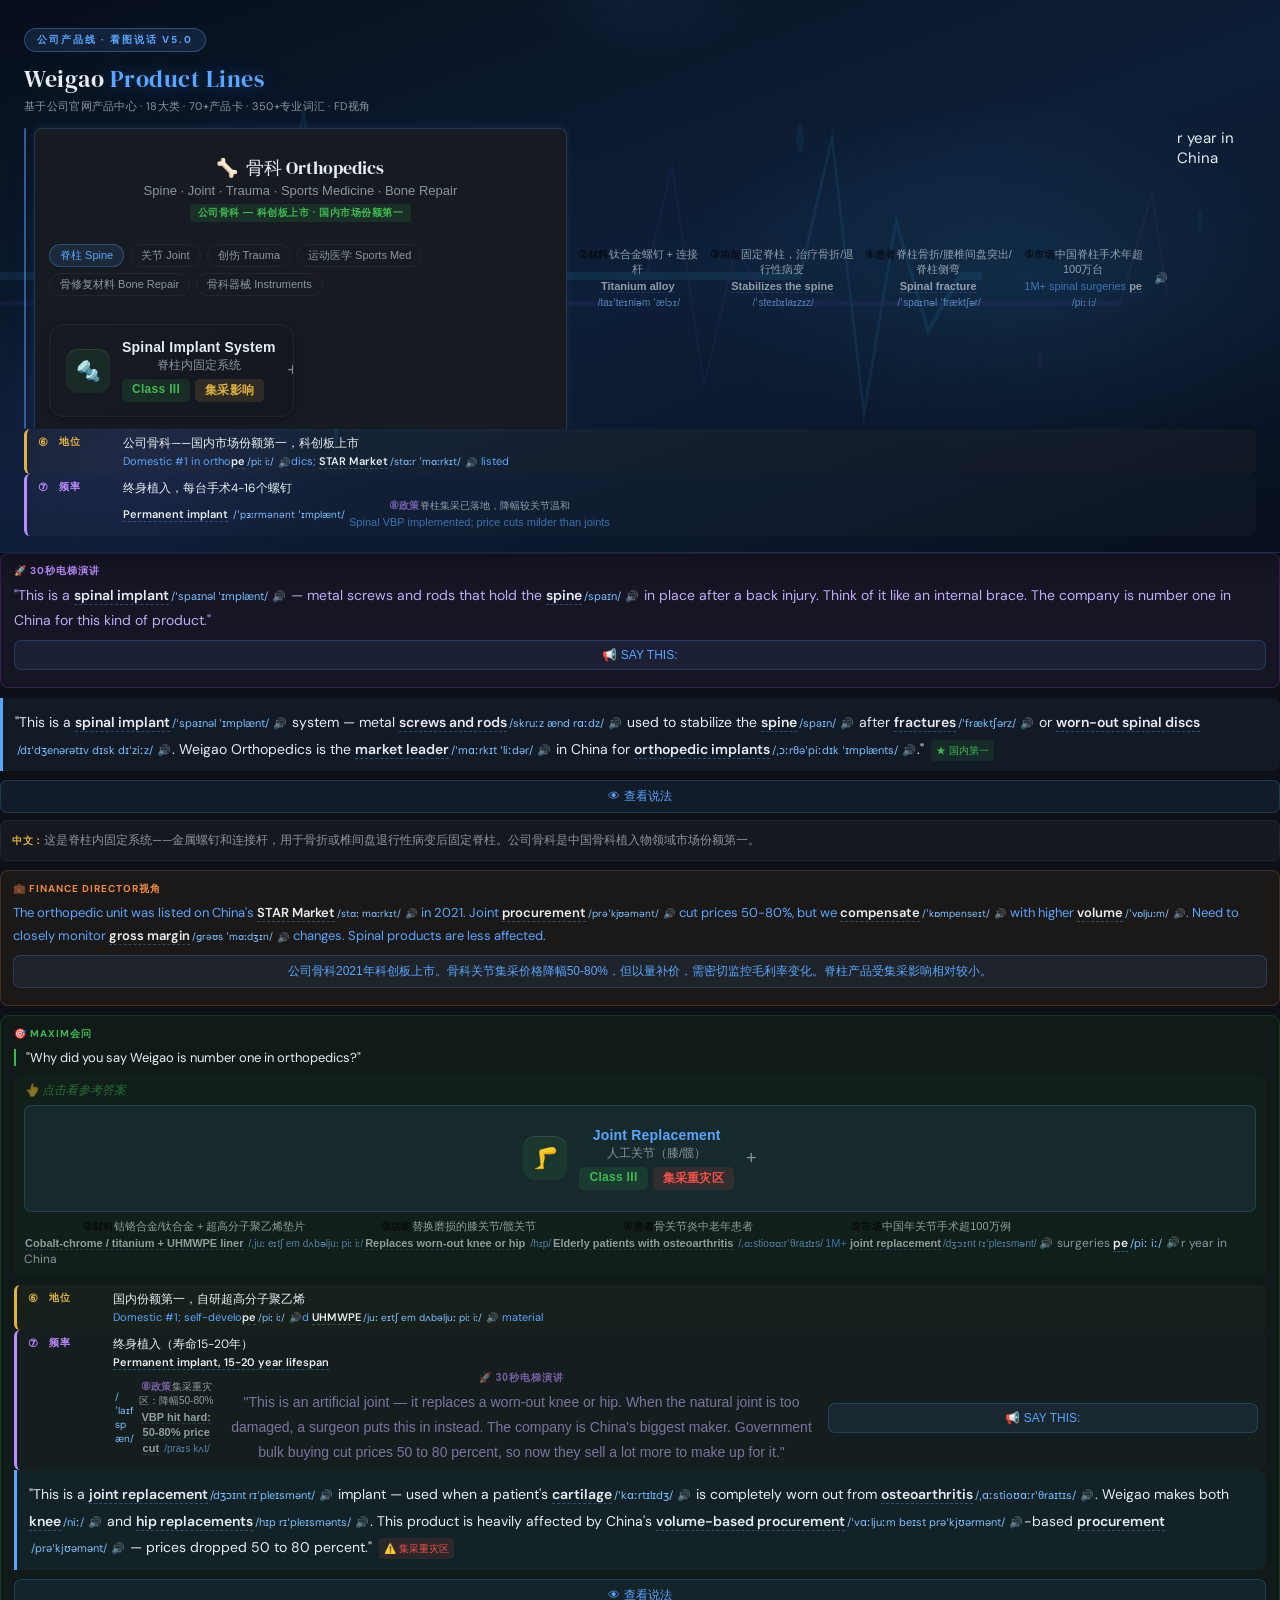
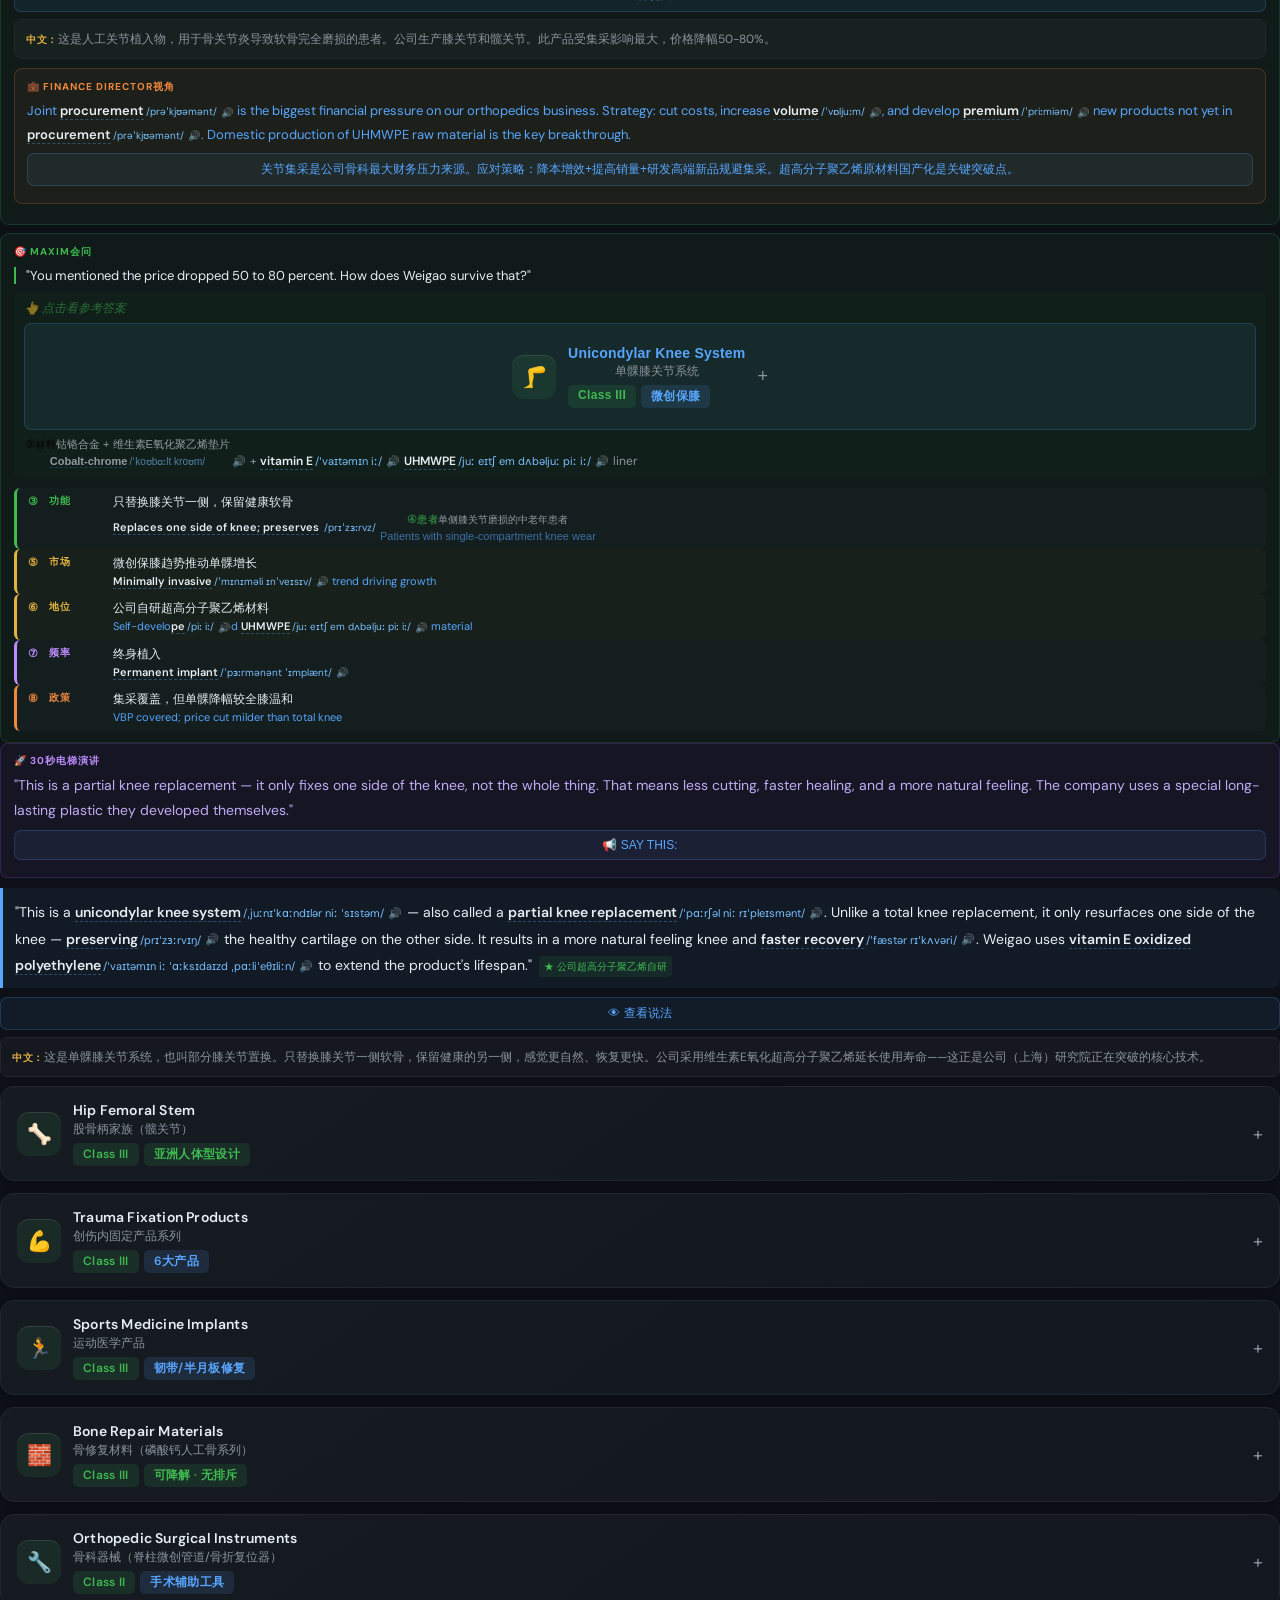
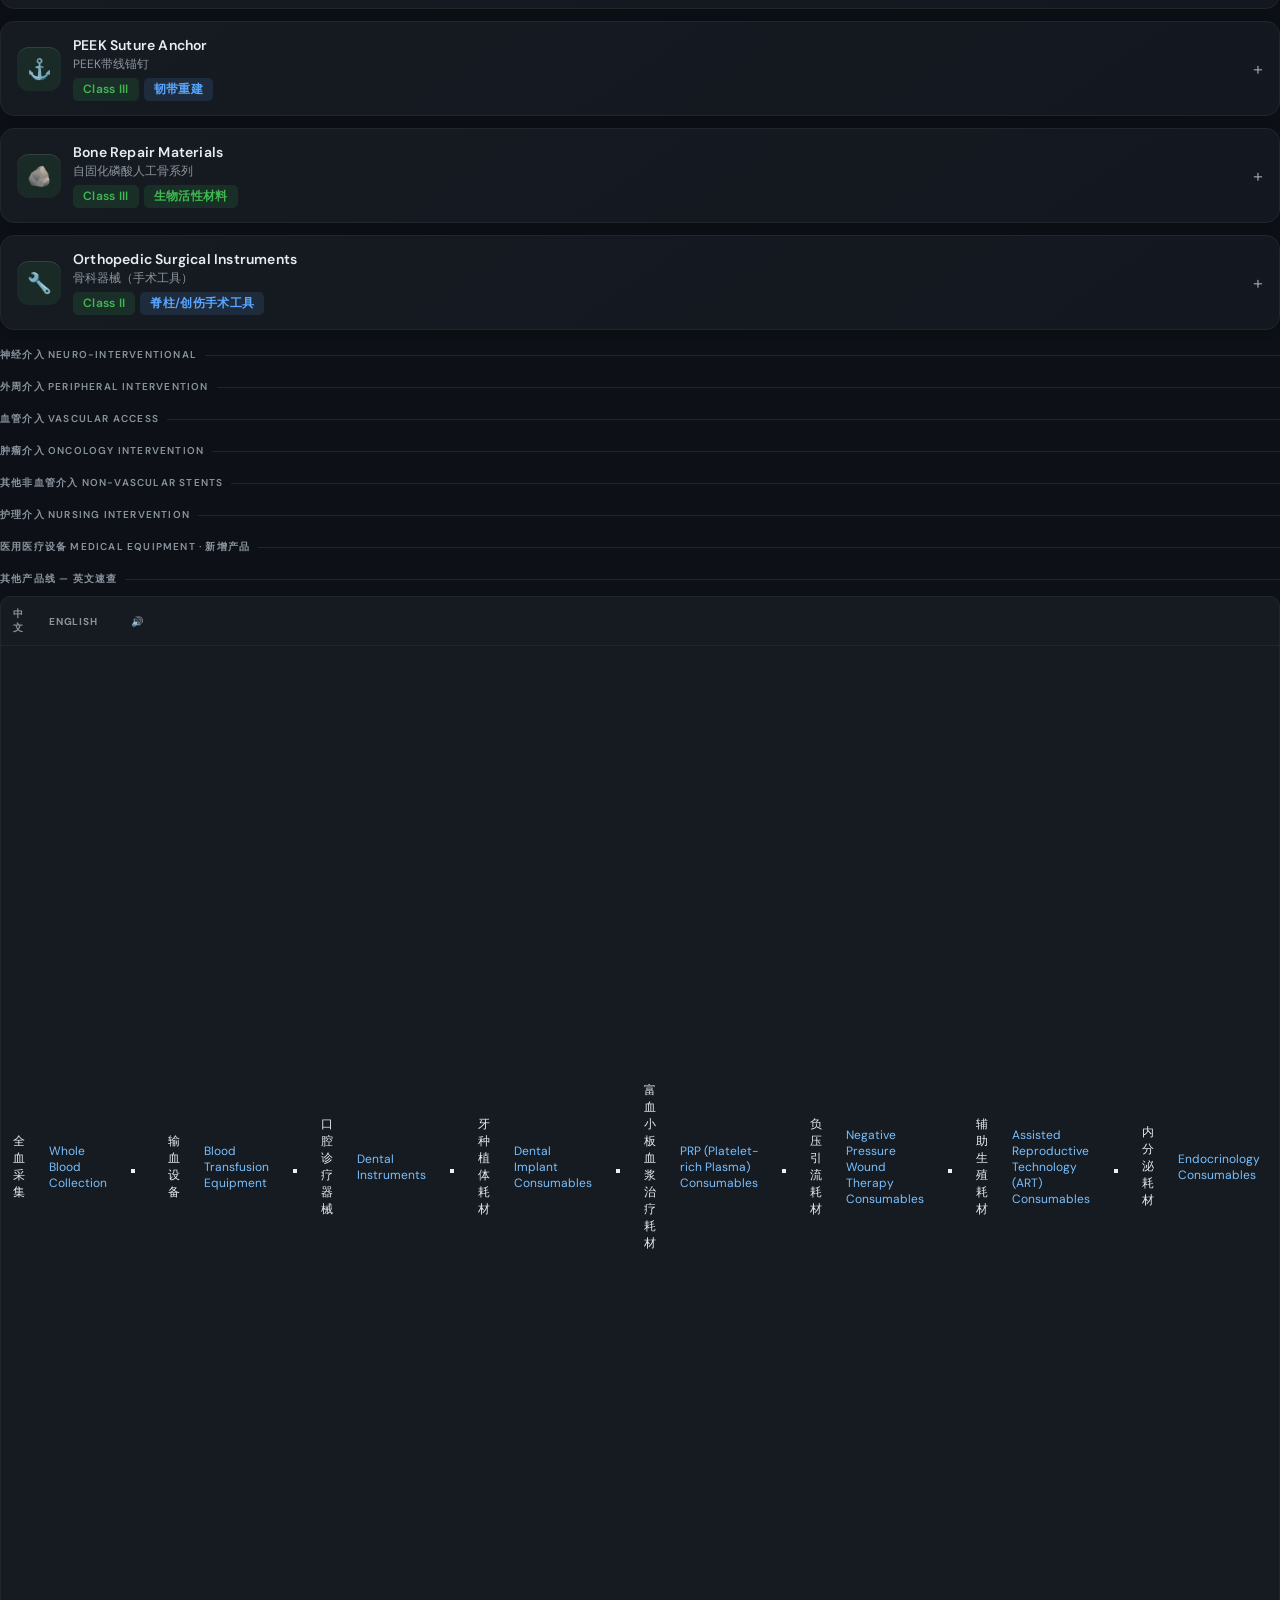
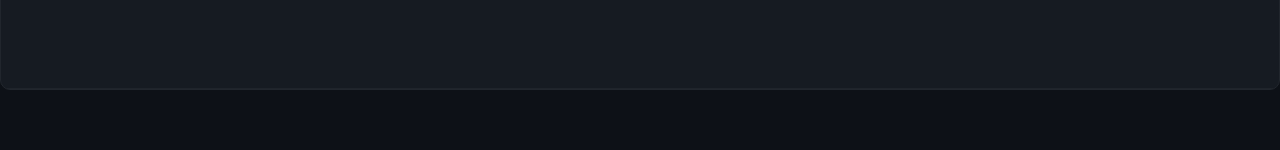
==== commit 0a35bda6: "Fix: Repair broken span tags and aud() calls" ====
--- a/index.html
+++ b/index.html
@@ -346,26 +346,26 @@
       <div class="prod-img-box"><img src="images/img1.png" onerror="this.parentElement.innerHTML='<div class=no-img>图片加载失败</div>'"></div>
       <div class="prod-overview"><div class="prod-overview-title">📋 产品速览 Product Quick Facts</div><div class="ov-grid">
         <div class="ov-item blue"><span class="ov-num">①</span><span class="ov-label">类别</span><span class="ov-value">脊柱内固定 · III类器械<span class="ov-en"><span class="wt">Spinal fixation</span> <span class="wi">/ˈspaɪnəl fɪkˈseɪʃən/ <button class="spk" onclick="aud('spinal fixation · Class III</span></div>
-        <div class="ov-item blue"><span class="ov-num">②</span><span class="ov-label">材料</span><span class="ov-value">钛合金螺钉 + 连接杆<span class="ov-en"><span class="wt">Titanium alloy</span> <span class="wi">/taɪˈteɪniəm ˈælɔɪ/ <button class="spk" onclick="aud('titanium alloy screws + rods</span></div>
+        <div class="ov-item blue"><span class="ov-num">②</span><span class="ov-label">材料</span><span class="ov-value">钛合金螺钉 + 连接杆<span class="ov-en"><span class="wt">Titanium alloy</span> <span class="wi">/taɪˈteɪniəm ˈælɔɪ/ <button class="spk" onclick="aud(',this)titanium alloy screws + rods</span></div>
         <div class="ov-item green"><span class="ov-num">③</span><span class="ov-label">功能</span><span class="ov-value">固定脊柱，治疗骨折/退行性病变<span class="ov-en"><span class="wt">Stabilizes the spine</span> <span class="wi">/ˈsteɪbɪlaɪzɪz/ <button class="spk" onclick="aud('stabilizes after fracture or degeneration</span></div>
-        <div class="ov-item blue"><span class="ov-num">④</span><span class="ov-label">患者</span><span class="ov-value">脊柱骨折/腰椎间盘突出/脊柱侧弯<span class="ov-en"><span class="wt">Spinal fracture</span> <span class="wi">/ˈspaɪnəl ˈfræktʃər/ <button class="spk" onclick="aud('spinal fracture / disc herniation / scoliosis</span></div>
-        <div class="ov-item gold"><span class="ov-num">⑤</span><span class="ov-label">市场</span><span class="ov-value">中国脊柱手术年超100万台<span class="ov-en">1M+ spinal surgeries <span class="w"><span class="wt">pe</span><span class="wi">/piː iː/ <button class="spk" onclick="aud('PE</span></span>r year in China</span></span></div>
-        <div class="ov-item gold"><span class="ov-num">⑥</span><span class="ov-label">地位</span><span class="ov-value">公司骨科——国内市场份额第一，科创板上市<span class="ov-en">Domestic #1 in ortho<span class="w"><span class="wt">pe</span><span class="wi">/piː iː/ <button class="spk" onclick="aud('PE</span></span>dics; <span class="w"><span class="wt">STAR Market</span><span class="wi">/stɑːr ˈmɑːrkɪt/ <button class="spk" onclick="aud('STAR Market</span></span> listed</span></span></div>
+        <div class="ov-item blue"><span class="ov-num">④</span><span class="ov-label">患者</span><span class="ov-value">脊柱骨折/腰椎间盘突出/脊柱侧弯<span class="ov-en"><span class="wt">Spinal fracture</span> <span class="wi">/ˈspaɪnəl ˈfræktʃər/ <button class="spk" onclick="aud(',this)spinal fracture / disc herniation / scoliosis</span></div>
+        <div class="ov-item gold"><span class="ov-num">⑤</span><span class="ov-label">市场</span><span class="ov-value">中国脊柱手术年超100万台<span class="ov-en">1M+ spinal surgeries <span class="w"><span class="wt">pe</span><span class="wi">/piː iː/ <button class="spk" onclick="aud('PE',this)">🔊</button></span></span>r year in China</span></span></div>
+        <div class="ov-item gold"><span class="ov-num">⑥</span><span class="ov-label">地位</span><span class="ov-value">公司骨科——国内市场份额第一，科创板上市<span class="ov-en">Domestic #1 in ortho<span class="w"><span class="wt">pe</span><span class="wi">/piː iː/ <button class="spk" onclick="aud('PE',this)">🔊</button></span></span>dics; <span class="w"><span class="wt">STAR Market</span><span class="wi">/stɑːr ˈmɑːrkɪt/ <button class="spk" onclick="aud('STAR Market',this)">🔊</button></span></span> listed</span></span></div>
         <div class="ov-item purple"><span class="ov-num">⑦</span><span class="ov-label">频率</span><span class="ov-value">终身植入，每台手术4-16个螺钉<span class="ov-en"><span class="wt">Permanent implant</span> <span class="wi">/ˈpɜːrmənənt ˈɪmplænt/ <button class="spk" onclick="aud('permanent implant, 4-16 screws per case</span></div>
         <div class="ov-item orange"><span class="ov-num">⑧</span><span class="ov-label">政策</span><span class="ov-value">脊柱集采已落地，降幅较关节温和<span class="ov-en">Spinal VBP implemented; price cuts milder than joints</span></span></div>
       </div></div>
-      <div class="elevator"><div class="elevator-label">🚀 30秒电梯演讲</div><div class="elevator-text" id="elev-p1">"This is a <span class="w"><span class="wt">spinal implant</span><span class="wi">/ˈspaɪnəl ˈɪmplænt/ <button class="spk" onclick="aud('spinal implant</span></span> — metal screws and rods that hold the <span class="w"><span class="wt">spine</span><span class="wi">/spaɪn/ <button class="spk" onclick="aud('spine</span></span> in place after a back injury. Think of it like an internal brace. The company is number one in China for this kind of product."</div>
+      <div class="elevator"><div class="elevator-label">🚀 30秒电梯演讲</div><div class="elevator-text" id="elev-p1">"This is a <span class="w"><span class="wt">spinal implant</span><span class="wi">/ˈspaɪnəl ˈɪmplænt/ <button class="spk" onclick="aud(',this)spinal implant',this)">🔊</button></span></span> — metal screws and rods that hold the <span class="w"><span class="wt">spine</span><span class="wi">/spaɪn/ <button class="spk" onclick="aud('spine',this)">🔊</button></span></span> in place after a back injury. Think of it like an internal brace. The company is number one in China for this kind of product."</div>
       <button class="btn-read" onclick="readIt('elev-p1🔊 听完整朗读</button>
       </div>
       <div class="say-label">📢 SAY THIS:</div>
-      <div class="say-box" id="s-p1">"This is a <span class="w"><span class="wt">spinal implant</span><span class="wi">/ˈspaɪnəl ˈɪmplænt/ <button class="spk" onclick="aud('spinal implant</span></span> system — metal <span class="w"><span class="wt">screws and rods</span><span class="wi">/skruːz ænd rɑːdz/ <button class="spk" onclick="aud('screws and rods</span></span> used to stabilize the <span class="w"><span class="wt">spine</span><span class="wi">/spaɪn/ <button class="spk" onclick="aud('spine</span></span> after <span class="w"><span class="wt">fractures</span><span class="wi">/ˈfræktʃərz/ <button class="spk" onclick="aud('fractures</span></span> or <span class="w"><span class="wt">worn-out spinal discs</span><span class="wi">/dɪˈdʒenərətɪv dɪsk dɪˈziːz/ <button class="spk" onclick="aud('degenerative disc disease</span></span>. Weigao Orthopedics is the <span class="w"><span class="wt">market leader</span><span class="wi">/ˈmɑːrkɪt ˈliːdər/ <button class="spk" onclick="aud('market leader</span></span> in China for <span class="w"><span class="wt">orthopedic implants</span><span class="wi">/ˌɔːrθəˈpiːdɪk ˈɪmplænts/ <button class="spk" onclick="aud('orthopedic implants</span></span>." <span class="note">★ 国内第一</span></div>
+      <div class="say-box" id="s-p1">"This is a <span class="w"><span class="wt">spinal implant</span><span class="wi">/ˈspaɪnəl ˈɪmplænt/ <button class="spk" onclick="aud('spinal implant',this)">🔊</button></span></span> system — metal <span class="w"><span class="wt">screws and rods</span><span class="wi">/skruːz ænd rɑːdz/ <button class="spk" onclick="aud('screws and rods',this)">🔊</button></span></span> used to stabilize the <span class="w"><span class="wt">spine</span><span class="wi">/spaɪn/ <button class="spk" onclick="aud('spine',this)">🔊</button></span></span> after <span class="w"><span class="wt">fractures</span><span class="wi">/ˈfræktʃərz/ <button class="spk" onclick="aud('fractures',this)">🔊</button></span></span> or <span class="w"><span class="wt">worn-out spinal discs</span><span class="wi">/dɪˈdʒenərətɪv dɪsk dɪˈziːz/ <button class="spk" onclick="aud('degenerative disc disease',this)">🔊</button></span></span>. Weigao Orthopedics is the <span class="w"><span class="wt">market leader</span><span class="wi">/ˈmɑːrkɪt ˈliːdər/ <button class="spk" onclick="aud('market leader',this)">🔊</button></span></span> in China for <span class="w"><span class="wt">orthopedic implants</span><span class="wi">/ˌɔːrθəˈpiːdɪk ˈɪmplænts/ <button class="spk" onclick="aud('orthopedic implants',this)">🔊</button></span></span>." <span class="note">★ 国内第一</span></div>
       <button class="btn-read" onclick="readIt('s-p1🔊 听完整朗读</button>
       <button class="quiz-btn" onclick="showAnswer('p1')">👁 查看说法</button>
       <div class="trans"><strong>中文：</strong>这是脊柱内固定系统——金属螺钉和连接杆，用于骨折或椎间盘退行性病变后固定脊柱。公司骨科是中国骨科植入物领域市场份额第一。</div>
-      <div class="cfo-box"><div class="cfo-box-label">💼 Finance Director视角</div><div class="ov-en" id="cfo-1" style="font-size:13px;line-height:1.8;margin-bottom:6px">The orthopedic unit was listed on China's <span class="w"><span class="wt">STAR Market</span><span class="wi">/stɑː mɑːrkɪt/ <button class="spk" onclick="aud('STAR Market</span></span> in 2021. Joint <span class="w"><span class="wt">procurement</span><span class="wi">/prəˈkjʊəmənt/ <button class="spk" onclick="aud('procurement</span></span> cut prices 50-80%, but we <span class="w"><span class="wt">compensate</span><span class="wi">/ˈkɒmpenseɪt/ <button class="spk" onclick="aud('compensate</span></span> with higher <span class="w"><span class="wt">volume</span><span class="wi">/ˈvɒljuːm/ <button class="spk" onclick="aud('volume</span></span>. Need to closely monitor <span class="w"><span class="wt">gross margin</span><span class="wi">/ɡrəʊs ˈmɑːdʒɪn/ <button class="spk" onclick="aud('gross margin</span></span> changes. Spinal products are less affected.</div><button class="btn-read" style="margin-bottom:8px" onclick="readIt('cfo-1🔊 听完整朗读</button><div style="color:var(--muted);font-size:12px">公司骨科2021年科创板上市。骨科关节集采价格降幅50-80%，但以量补价，需密切监控毛利率变化。脊柱产品受集采影响相对较小。</div></div>
+      <div class="cfo-box"><div class="cfo-box-label">💼 Finance Director视角</div><div class="ov-en" id="cfo-1" style="font-size:13px;line-height:1.8;margin-bottom:6px">The orthopedic unit was listed on China's <span class="w"><span class="wt">STAR Market</span><span class="wi">/stɑː mɑːrkɪt/ <button class="spk" onclick="aud('STAR Market',this)">🔊</button></span></span> in 2021. Joint <span class="w"><span class="wt">procurement</span><span class="wi">/prəˈkjʊəmənt/ <button class="spk" onclick="aud('procurement',this)">🔊</button></span></span> cut prices 50-80%, but we <span class="w"><span class="wt">compensate</span><span class="wi">/ˈkɒmpenseɪt/ <button class="spk" onclick="aud('compensate',this)">🔊</button></span></span> with higher <span class="w"><span class="wt">volume</span><span class="wi">/ˈvɒljuːm/ <button class="spk" onclick="aud('volume',this)">🔊</button></span></span>. Need to closely monitor <span class="w"><span class="wt">gross margin</span><span class="wi">/ɡrəʊs ˈmɑːdʒɪn/ <button class="spk" onclick="aud('gross margin',this)">🔊</button></span></span> changes. Spinal products are less affected.</div><button class="btn-read" style="margin-bottom:8px" onclick="readIt('cfo-1🔊 听完整朗读</button><div style="color:var(--muted);font-size:12px">公司骨科2021年科创板上市。骨科关节集采价格降幅50-80%，但以量补价，需密切监控毛利率变化。脊柱产品受集采影响相对较小。</div></div>
       <div class="drill"><div class="drill-label">🎯 Maxim会问</div>
         <div class="drill-q">"Why did you say Weigao is number one in orthopedics?"</div>
-        <div class="drill-a" onclick="this.classList.toggle('shown')"><span class="hint">👆 点击看参考答案</span><span class="reveal" id="drill-a-1">"Weigao Orthopedics is listed on China's <span class="w"><span class="wt">STAR Market</span><span class="wi">/stɑː mɑːrkɪt/ <button class="spk" onclick="aud('STAR Market</span></span> and holds the largest market share in <span class="w"><span class="wt">orthopedic implants</span><span class="wi">/ˌɔːrθəˈpiːdɪk ˈɪmplænts/ <button class="spk" onclick="aud('orthopedic implants</span></span> in China — including spinal systems, joint replacements, and trauma devices. They have been the domestic leader for many years."</span><button class="btn-read" style="margin-top:6px" onclick="readIt('drill-a-1🔊 听朗读</button></div>
+        <div class="drill-a" onclick="this.classList.toggle('shown')"><span class="hint">👆 点击看参考答案</span><span class="reveal" id="drill-a-1">"Weigao Orthopedics is listed on China's <span class="w"><span class="wt">STAR Market</span><span class="wi">/stɑː mɑːrkɪt/ <button class="spk" onclick="aud('STAR Market',this)">🔊</button></span></span> and holds the largest market share in <span class="w"><span class="wt">orthopedic implants</span><span class="wi">/ˌɔːrθəˈpiːdɪk ˈɪmplænts/ <button class="spk" onclick="aud('orthopedic implants',this)">🔊</button></span></span> in China — including spinal systems, joint replacements, and trauma devices. They have been the domestic leader for many years."</span><button class="btn-read" style="margin-top:6px" onclick="readIt('drill-a-1🔊 听朗读</button></div>
       </div>
     </div>
   </div>
@@ -385,26 +385,26 @@
       <div class="prod-img-box"><img src="images/img2.png" onerror="this.parentElement.innerHTML='&lt;div class=no-img>图片加载失败&lt;/div&gt;'"></div>
       <div class="prod-overview"><div class="prod-overview-title">📋 产品速览 Product Quick Facts</div><div class="ov-grid">
         <div class="ov-item blue"><span class="ov-num">①</span><span class="ov-label">类别</span><span class="ov-value">关节置换 · III类器械<span class="ov-en"><span class="wt">Joint replacement</span> <span class="wi">/dʒɔɪnt rɪˈpleɪsmənt/ <button class="spk" onclick="aud('joint replacement · Class III</span></div>
-        <div class="ov-item blue"><span class="ov-num">②</span><span class="ov-label">材料</span><span class="ov-value">钴铬合金/钛合金 + 超高分子聚乙烯垫片<span class="ov-en"><span class="wt">Cobalt-chrome / titanium + UHMWPE liner</span> <span class="wi">/ˌjuː eɪtʃ em dʌbəljuː piː iː/ <button class="spk" onclick="aud('UHMWPE</span></div>
+        <div class="ov-item blue"><span class="ov-num">②</span><span class="ov-label">材料</span><span class="ov-value">钴铬合金/钛合金 + 超高分子聚乙烯垫片<span class="ov-en"><span class="wt">Cobalt-chrome / titanium + UHMWPE liner</span> <span class="wi">/ˌjuː eɪtʃ em dʌbəljuː piː iː/ <button class="spk" onclick="aud(',this)UHMWPE</span></div>
         <div class="ov-item green"><span class="ov-num">③</span><span class="ov-label">功能</span><span class="ov-value">替换磨损的膝关节/髋关节<span class="ov-en"><span class="wt">Replaces worn-out knee or hip</span> <span class="wi">/hɪp/ <button class="spk" onclick="aud('hip joints</span></div>
-        <div class="ov-item blue"><span class="ov-num">④</span><span class="ov-label">患者</span><span class="ov-value">骨关节炎中老年患者<span class="ov-en"><span class="wt">Elderly patients with osteoarthritis</span> <span class="wi">/ˌɑːstioʊɑːrˈθraɪtɪs/ <button class="spk" onclick="aud('osteoarthritis</span></div>
-        <div class="ov-item gold"><span class="ov-num">⑤</span><span class="ov-label">市场</span><span class="ov-value">中国年关节手术超100万例<span class="ov-en">1M+ <span class="w"><span class="wt">joint replacement</span><span class="wi">/dʒɔɪnt rɪˈpleɪsmənt/ <button class="spk" onclick="aud('joint replacement</span></span> surgeries <span class="w"><span class="wt">pe</span><span class="wi">/piː iː/ <button class="spk" onclick="aud('PE</span></span>r year in China</span></span></div>
-        <div class="ov-item gold"><span class="ov-num">⑥</span><span class="ov-label">地位</span><span class="ov-value">国内份额第一，自研超高分子聚乙烯<span class="ov-en">Domestic #1; self-develo<span class="w"><span class="wt">pe</span><span class="wi">/piː iː/ <button class="spk" onclick="aud('PE</span></span>d <span class="w"><span class="wt">UHMWPE</span><span class="wi">/juː eɪtʃ em dʌbəljuː piː iː/ <button class="spk" onclick="aud('UHMWPE</span></span> material</span></span></div>
+        <div class="ov-item blue"><span class="ov-num">④</span><span class="ov-label">患者</span><span class="ov-value">骨关节炎中老年患者<span class="ov-en"><span class="wt">Elderly patients with osteoarthritis</span> <span class="wi">/ˌɑːstioʊɑːrˈθraɪtɪs/ <button class="spk" onclick="aud(',this)osteoarthritis</span></div>
+        <div class="ov-item gold"><span class="ov-num">⑤</span><span class="ov-label">市场</span><span class="ov-value">中国年关节手术超100万例<span class="ov-en">1M+ <span class="w"><span class="wt">joint replacement</span><span class="wi">/dʒɔɪnt rɪˈpleɪsmənt/ <button class="spk" onclick="aud('joint replacement',this)">🔊</button></span></span> surgeries <span class="w"><span class="wt">pe</span><span class="wi">/piː iː/ <button class="spk" onclick="aud('PE',this)">🔊</button></span></span>r year in China</span></span></div>
+        <div class="ov-item gold"><span class="ov-num">⑥</span><span class="ov-label">地位</span><span class="ov-value">国内份额第一，自研超高分子聚乙烯<span class="ov-en">Domestic #1; self-develo<span class="w"><span class="wt">pe</span><span class="wi">/piː iː/ <button class="spk" onclick="aud('PE',this)">🔊</button></span></span>d <span class="w"><span class="wt">UHMWPE</span><span class="wi">/juː eɪtʃ em dʌbəljuː piː iː/ <button class="spk" onclick="aud('UHMWPE',this)">🔊</button></span></span> material</span></span></div>
         <div class="ov-item purple"><span class="ov-num">⑦</span><span class="ov-label">频率</span><span class="ov-value">终身植入（寿命15-20年）<span class="ov-en"><span class="wt">Permanent implant, 15-20 year lifespan</span> <span class="wi">/ˈlaɪfspæn/ <button class="spk" onclick="aud('lifespan</span></div>
-        <div class="ov-item orange"><span class="ov-num">⑧</span><span class="ov-label">政策</span><span class="ov-value">集采重灾区：降幅50-80%<span class="ov-en"><span class="wt">VBP hit hard: 50-80% price cut</span> <span class="wi">/praɪs kʌt/ <button class="spk" onclick="aud('price cut</span></div>
+        <div class="ov-item orange"><span class="ov-num">⑧</span><span class="ov-label">政策</span><span class="ov-value">集采重灾区：降幅50-80%<span class="ov-en"><span class="wt">VBP hit hard: 50-80% price cut</span> <span class="wi">/praɪs kʌt/ <button class="spk" onclick="aud(',this)price cut</span></div>
       </div></div>
       <div class="elevator"><div class="elevator-label">🚀 30秒电梯演讲</div><div class="elevator-text" id="elev-p2">"This is an artificial joint — it replaces a worn-out knee or hip. When the natural joint is too damaged, a surgeon puts this in instead. The company is China's biggest maker. Government bulk buying cut prices 50 to 80 percent, so now they sell a lot more to make up for it."</div>
       <button class="btn-read" onclick="readIt('elev-p2🔊 听完整朗读</button>
       </div>
       <div class="say-label">📢 SAY THIS:</div>
-      <div class="say-box" id="s-p2">"This is a <span class="w"><span class="wt">joint replacement</span><span class="wi">/dʒɔɪnt rɪˈpleɪsmənt/ <button class="spk" onclick="aud('joint replacement</span></span> implant — used when a patient's <span class="w"><span class="wt">cartilage</span><span class="wi">/ˈkɑːrtɪlɪdʒ/ <button class="spk" onclick="aud('cartilage</span></span> is completely worn out from <span class="w"><span class="wt">osteoarthritis</span><span class="wi">/ˌɑːstioʊɑːrˈθraɪtɪs/ <button class="spk" onclick="aud('osteoarthritis</span></span>. Weigao makes both <span class="w"><span class="wt">knee</span><span class="wi">/niː/ <button class="spk" onclick="aud('knee</span></span> and <span class="w"><span class="wt">hip replacements</span><span class="wi">/hɪp rɪˈpleɪsmənts/ <button class="spk" onclick="aud('hip replacements</span></span>. This product is heavily affected by China's <span class="w"><span class="wt">volume-based procurement</span><span class="wi">/ˈvɑːljuːm beɪst prəˈkjʊərmənt/ <button class="spk" onclick="aud('volume</span></span>-based <span class="w"><span class="wt">procurement</span><span class="wi">/prəˈkjʊəmənt/ <button class="spk" onclick="aud('procurement</span></span> — prices dropped 50 to 80 percent." <span class="warn">⚠️ 集采重灾区</span></div>
+      <div class="say-box" id="s-p2">"This is a <span class="w"><span class="wt">joint replacement</span><span class="wi">/dʒɔɪnt rɪˈpleɪsmənt/ <button class="spk" onclick="aud('joint replacement',this)">🔊</button></span></span> implant — used when a patient's <span class="w"><span class="wt">cartilage</span><span class="wi">/ˈkɑːrtɪlɪdʒ/ <button class="spk" onclick="aud('cartilage',this)">🔊</button></span></span> is completely worn out from <span class="w"><span class="wt">osteoarthritis</span><span class="wi">/ˌɑːstioʊɑːrˈθraɪtɪs/ <button class="spk" onclick="aud('osteoarthritis',this)">🔊</button></span></span>. Weigao makes both <span class="w"><span class="wt">knee</span><span class="wi">/niː/ <button class="spk" onclick="aud('knee',this)">🔊</button></span></span> and <span class="w"><span class="wt">hip replacements</span><span class="wi">/hɪp rɪˈpleɪsmənts/ <button class="spk" onclick="aud('hip replacements',this)">🔊</button></span></span>. This product is heavily affected by China's <span class="w"><span class="wt">volume-based procurement</span><span class="wi">/ˈvɑːljuːm beɪst prəˈkjʊərmənt/ <button class="spk" onclick="aud('volume',this)">🔊</button></span></span>-based <span class="w"><span class="wt">procurement</span><span class="wi">/prəˈkjʊəmənt/ <button class="spk" onclick="aud('procurement',this)">🔊</button></span></span> — prices dropped 50 to 80 percent." <span class="warn">⚠️ 集采重灾区</span></div>
       <button class="btn-read" onclick="readIt('s-p2🔊 听完整朗读</button>
       <button class="quiz-btn" onclick="showAnswer('p2')">👁 查看说法</button>
       <div class="trans"><strong>中文：</strong>这是人工关节植入物，用于骨关节炎导致软骨完全磨损的患者。公司生产膝关节和髋关节。此产品受集采影响最大，价格降幅50-80%。</div>
-      <div class="cfo-box"><div class="cfo-box-label">💼 Finance Director视角</div><div class="ov-en" id="cfo-2" style="font-size:13px;line-height:1.8;margin-bottom:6px">Joint <span class="w"><span class="wt">procurement</span><span class="wi">/prəˈkjʊəmənt/ <button class="spk" onclick="aud('procurement</span></span> is the biggest financial pressure on our orthopedics business. Strategy: cut costs, increase <span class="w"><span class="wt">volume</span><span class="wi">/ˈvɒljuːm/ <button class="spk" onclick="aud('volume</span></span>, and develop <span class="w"><span class="wt">premium</span><span class="wi">/ˈpriːmiəm/ <button class="spk" onclick="aud('premium</span></span> new products not yet in <span class="w"><span class="wt">procurement</span><span class="wi">/prəˈkjʊəmənt/ <button class="spk" onclick="aud('procurement</span></span>. Domestic production of UHMWPE raw material is the key breakthrough.</div><button class="btn-read" style="margin-bottom:8px" onclick="readIt('cfo-2🔊 听完整朗读</button><div style="color:var(--muted);font-size:12px">关节集采是公司骨科最大财务压力来源。应对策略：降本增效+提高销量+研发高端新品规避集采。超高分子聚乙烯原材料国产化是关键突破点。</div></div>
+      <div class="cfo-box"><div class="cfo-box-label">💼 Finance Director视角</div><div class="ov-en" id="cfo-2" style="font-size:13px;line-height:1.8;margin-bottom:6px">Joint <span class="w"><span class="wt">procurement</span><span class="wi">/prəˈkjʊəmənt/ <button class="spk" onclick="aud('procurement',this)">🔊</button></span></span> is the biggest financial pressure on our orthopedics business. Strategy: cut costs, increase <span class="w"><span class="wt">volume</span><span class="wi">/ˈvɒljuːm/ <button class="spk" onclick="aud('volume',this)">🔊</button></span></span>, and develop <span class="w"><span class="wt">premium</span><span class="wi">/ˈpriːmiəm/ <button class="spk" onclick="aud('premium',this)">🔊</button></span></span> new products not yet in <span class="w"><span class="wt">procurement</span><span class="wi">/prəˈkjʊəmənt/ <button class="spk" onclick="aud('procurement',this)">🔊</button></span></span>. Domestic production of UHMWPE raw material is the key breakthrough.</div><button class="btn-read" style="margin-bottom:8px" onclick="readIt('cfo-2🔊 听完整朗读</button><div style="color:var(--muted);font-size:12px">关节集采是公司骨科最大财务压力来源。应对策略：降本增效+提高销量+研发高端新品规避集采。超高分子聚乙烯原材料国产化是关键突破点。</div></div>
       <div class="drill"><div class="drill-label">🎯 Maxim会问</div>
         <div class="drill-q">"You mentioned the price dropped 50 to 80 percent. How does Weigao survive that?"</div>
-        <div class="drill-a" onclick="this.classList.toggle('shown')"><span class="hint">👆 点击看参考答案</span><span class="reveal" id="drill-a-2">"The strategy is to <span class="w"><span class="wt">compensate</span><span class="wi">/ˈkɒmpenseɪt/ <button class="spk" onclick="aud('compensate</span></span> with <span class="w"><span class="wt">volume</span><span class="wi">/ˈvɒljuːm/ <button class="spk" onclick="aud('volume</span></span> — sell much more at a lower price. Weigao also focuses on <span class="w"><span class="wt">cost reduction</span><span class="wi">/kɒst rɪˈdʌkʃən/ <button class="spk" onclick="aud('cost reduction</span></span> through <span class="w"><span class="wt">supply chain</span><span class="wi">/səˈplaɪ tʃeɪn/ <button class="spk" onclick="aud('supply chain</span></span> optimization and developing new <span class="w"><span class="wt">premium</span><span class="wi">/ˈpriːmiəm/ <button class="spk" onclick="aud('premium</span></span> products that are not yet included in the <span class="w"><span class="wt">procurement</span><span class="wi">/prəˈkjʊəmənt/ <button class="spk" onclick="aud('procurement</span></span> list. As Finance Director, I need to monitor the <span class="w"><span class="wt">gross margin</span><span class="wi">/ɡrəʊs ˈmɑːdʒɪn/ <button class="spk" onclick="aud('gross margin</span></span> very closely."</span><button class="btn-read" style="margin-top:6px" onclick="readIt('drill-a-2🔊 听朗读</button></div>
+        <div class="drill-a" onclick="this.classList.toggle('shown')"><span class="hint">👆 点击看参考答案</span><span class="reveal" id="drill-a-2">"The strategy is to <span class="w"><span class="wt">compensate</span><span class="wi">/ˈkɒmpenseɪt/ <button class="spk" onclick="aud('compensate',this)">🔊</button></span></span> with <span class="w"><span class="wt">volume</span><span class="wi">/ˈvɒljuːm/ <button class="spk" onclick="aud('volume',this)">🔊</button></span></span> — sell much more at a lower price. Weigao also focuses on <span class="w"><span class="wt">cost reduction</span><span class="wi">/kɒst rɪˈdʌkʃən/ <button class="spk" onclick="aud('cost reduction',this)">🔊</button></span></span> through <span class="w"><span class="wt">supply chain</span><span class="wi">/səˈplaɪ tʃeɪn/ <button class="spk" onclick="aud('supply chain',this)">🔊</button></span></span> optimization and developing new <span class="w"><span class="wt">premium</span><span class="wi">/ˈpriːmiəm/ <button class="spk" onclick="aud('premium',this)">🔊</button></span></span> products that are not yet included in the <span class="w"><span class="wt">procurement</span><span class="wi">/prəˈkjʊəmənt/ <button class="spk" onclick="aud('procurement',this)">🔊</button></span></span> list. As Finance Director, I need to monitor the <span class="w"><span class="wt">gross margin</span><span class="wi">/ɡrəʊs ˈmɑːdʒɪn/ <button class="spk" onclick="aud('gross margin',this)">🔊</button></span></span> very closely."</span><button class="btn-read" style="margin-top:6px" onclick="readIt('drill-a-2🔊 听朗读</button></div>
       </div>
     </div>
   </div>
@@ -425,19 +425,19 @@
       <div class="prod-img-box"><img src="images/img3.png" onerror="this.parentElement.innerHTML='<div class=no-img>图片加载失败</div>'"  style="max-height:200px"></div>
       <div class="prod-overview"><div class="prod-overview-title">📋 产品速览 Product Quick Facts</div><div class="ov-grid">
         <div class="ov-item blue"><span class="ov-num">①</span><span class="ov-label">类别</span><span class="ov-value">关节置换（单髁）· III类<span class="ov-en"><span class="wt">Unicondylar knee</span> <span class="wi">/ˌjuːnɪˈkɑːndɪlər/ <button class="spk" onclick="aud('unicondylar knee · Class III</span></div>
-        <div class="ov-item blue"><span class="ov-num">②</span><span class="ov-label">材料</span><span class="ov-value">钴铬合金 + 维生素E氧化聚乙烯垫片<span class="ov-en"><span class="w"><span class="wt">Cobalt-chrome</span><span class="wi">/ˈkoʊbɑːlt kroʊm/ <button class="spk" onclick="aud('cobalt-chrome</span></span> + <span class="w"><span class="wt">vitamin E</span><span class="wi">/ˈvaɪtəmɪn iː/ <button class="spk" onclick="aud('vitamin E</span></span> <span class="w"><span class="wt">UHMWPE</span><span class="wi">/juː eɪtʃ em dʌbəljuː piː iː/ <button class="spk" onclick="aud('UHMWPE</span></span> liner</span></span></div>
+        <div class="ov-item blue"><span class="ov-num">②</span><span class="ov-label">材料</span><span class="ov-value">钴铬合金 + 维生素E氧化聚乙烯垫片<span class="ov-en"><span class="w"><span class="wt">Cobalt-chrome</span><span class="wi">/ˈkoʊbɑːlt kroʊm/ <button class="spk" onclick="aud(',this)cobalt-chrome',this)">🔊</button></span></span> + <span class="w"><span class="wt">vitamin E</span><span class="wi">/ˈvaɪtəmɪn iː/ <button class="spk" onclick="aud('vitamin E',this)">🔊</button></span></span> <span class="w"><span class="wt">UHMWPE</span><span class="wi">/juː eɪtʃ em dʌbəljuː piː iː/ <button class="spk" onclick="aud('UHMWPE',this)">🔊</button></span></span> liner</span></span></div>
         <div class="ov-item green"><span class="ov-num">③</span><span class="ov-label">功能</span><span class="ov-value">只替换膝关节一侧，保留健康软骨<span class="ov-en"><span class="wt">Replaces one side of knee; preserves</span> <span class="wi">/prɪˈzɜːrvz/ <button class="spk" onclick="aud('preserves healthy cartilage</span></div>
         <div class="ov-item blue"><span class="ov-num">④</span><span class="ov-label">患者</span><span class="ov-value">单侧膝关节磨损的中老年患者<span class="ov-en">Patients with single-compartment knee wear</span></span></div>
-        <div class="ov-item gold"><span class="ov-num">⑤</span><span class="ov-label">市场</span><span class="ov-value">微创保膝趋势推动单髁增长<span class="ov-en"><span class="w"><span class="wt">Minimally invasive</span><span class="wi">/ˈmɪnɪməli ɪnˈveɪsɪv/ <button class="spk" onclick="aud('minimally invasive</span></span> trend driving growth</span></span></div>
-        <div class="ov-item gold"><span class="ov-num">⑥</span><span class="ov-label">地位</span><span class="ov-value">公司自研超高分子聚乙烯材料<span class="ov-en">Self-develo<span class="w"><span class="wt">pe</span><span class="wi">/piː iː/ <button class="spk" onclick="aud('PE</span></span>d <span class="w"><span class="wt">UHMWPE</span><span class="wi">/juː eɪtʃ em dʌbəljuː piː iː/ <button class="spk" onclick="aud('UHMWPE</span></span> material</span></span></div>
-        <div class="ov-item purple"><span class="ov-num">⑦</span><span class="ov-label">频率</span><span class="ov-value">终身植入<span class="ov-en"><span class="w"><span class="wt">Permanent implant</span><span class="wi">/ˈpɜːrmənənt ˈɪmplænt/ <button class="spk" onclick="aud('permanent implant</span></span></div>
+        <div class="ov-item gold"><span class="ov-num">⑤</span><span class="ov-label">市场</span><span class="ov-value">微创保膝趋势推动单髁增长<span class="ov-en"><span class="w"><span class="wt">Minimally invasive</span><span class="wi">/ˈmɪnɪməli ɪnˈveɪsɪv/ <button class="spk" onclick="aud(',this)minimally invasive',this)">🔊</button></span></span> trend driving growth</span></span></div>
+        <div class="ov-item gold"><span class="ov-num">⑥</span><span class="ov-label">地位</span><span class="ov-value">公司自研超高分子聚乙烯材料<span class="ov-en">Self-develo<span class="w"><span class="wt">pe</span><span class="wi">/piː iː/ <button class="spk" onclick="aud('PE',this)">🔊</button></span></span>d <span class="w"><span class="wt">UHMWPE</span><span class="wi">/juː eɪtʃ em dʌbəljuː piː iː/ <button class="spk" onclick="aud('UHMWPE',this)">🔊</button></span></span> material</span></span></div>
+        <div class="ov-item purple"><span class="ov-num">⑦</span><span class="ov-label">频率</span><span class="ov-value">终身植入<span class="ov-en"><span class="w"><span class="wt">Permanent implant</span><span class="wi">/ˈpɜːrmənənt ˈɪmplænt/ <button class="spk" onclick="aud('permanent implant',this)">🔊</button></span></span></div>
         <div class="ov-item orange"><span class="ov-num">⑧</span><span class="ov-label">政策</span><span class="ov-value">集采覆盖，但单髁降幅较全膝温和<span class="ov-en">VBP covered; price cut milder than total knee</span></span></div>
       </div></div>
       <div class="elevator"><div class="elevator-label">🚀 30秒电梯演讲</div><div class="elevator-text" id="elev-op1">"This is a partial knee replacement — it only fixes one side of the knee, not the whole thing. That means less cutting, faster healing, and a more natural feeling. The company uses a special long-lasting plastic they developed themselves."</div>
       <button class="btn-read" onclick="readIt('elev-op1🔊 听完整朗读</button>
       </div>
       <div class="say-label">📢 SAY THIS:</div>
-      <div class="say-box" id="s-op1">"This is a <span class="w"><span class="wt">unicondylar knee system</span><span class="wi">/ˌjuːnɪˈkɑːndɪlər niː ˈsɪstəm/ <button class="spk" onclick="aud('unicondylar knee system</span></span> — also called a <span class="w"><span class="wt">partial knee replacement</span><span class="wi">/ˈpɑːrʃəl niː rɪˈpleɪsmənt/ <button class="spk" onclick="aud('partial knee replacement</span></span>. Unlike a total knee replacement, it only resurfaces one side of the knee — <span class="w"><span class="wt">preserving</span><span class="wi">/prɪˈzɜːrvɪŋ/ <button class="spk" onclick="aud('preserving</span></span> the healthy cartilage on the other side. It results in a more natural feeling knee and <span class="w"><span class="wt">faster recovery</span><span class="wi">/ˈfæstər rɪˈkʌvəri/ <button class="spk" onclick="aud('faster recovery</span></span>. Weigao uses <span class="w"><span class="wt">vitamin E oxidized polyethylene</span><span class="wi">/ˈvaɪtəmɪn iː ˈɑːksɪdaɪzd ˌpɑːliˈeθɪliːn/ <button class="spk" onclick="aud('vitamin E oxidized polyethylene</span></span> to extend the product's lifespan." <span class="note">★ 公司超高分子聚乙烯自研</span></div>
+      <div class="say-box" id="s-op1">"This is a <span class="w"><span class="wt">unicondylar knee system</span><span class="wi">/ˌjuːnɪˈkɑːndɪlər niː ˈsɪstəm/ <button class="spk" onclick="aud('unicondylar knee system',this)">🔊</button></span></span> — also called a <span class="w"><span class="wt">partial knee replacement</span><span class="wi">/ˈpɑːrʃəl niː rɪˈpleɪsmənt/ <button class="spk" onclick="aud('partial knee replacement',this)">🔊</button></span></span>. Unlike a total knee replacement, it only resurfaces one side of the knee — <span class="w"><span class="wt">preserving</span><span class="wi">/prɪˈzɜːrvɪŋ/ <button class="spk" onclick="aud('preserving',this)">🔊</button></span></span> the healthy cartilage on the other side. It results in a more natural feeling knee and <span class="w"><span class="wt">faster recovery</span><span class="wi">/ˈfæstər rɪˈkʌvəri/ <button class="spk" onclick="aud('faster recovery',this)">🔊</button></span></span>. Weigao uses <span class="w"><span class="wt">vitamin E oxidized polyethylene</span><span class="wi">/ˈvaɪtəmɪn iː ˈɑːksɪdaɪzd ˌpɑːliˈeθɪliːn/ <button class="spk" onclick="aud('vitamin E oxidized polyethylene',this)">🔊</button></span></span> to extend the product's lifespan." <span class="note">★ 公司超高分子聚乙烯自研</span></div>
       <button class="btn-read" onclick="readIt('s-op1🔊 听完整朗读</button>
       <button class="quiz-btn" onclick="showAnswer('op1')">👁 查看说法</button>
       <div class="trans"><strong>中文：</strong>这是单髁膝关节系统，也叫部分膝关节置换。只替换膝关节一侧软骨，保留健康的另一侧，感觉更自然、恢复更快。公司采用维生素E氧化超高分子聚乙烯延长使用寿命——这正是公司（上海）研究院正在突破的核心技术。</div>
@@ -459,19 +459,19 @@
       <div class="prod-img-box"><img src="images/img4.png" onerror="this.parentElement.innerHTML='<div class=no-img>图片加载失败</div>'"  style="max-height:220px"></div>
       <div class="prod-overview"><div class="prod-overview-title">📋 产品速览 Product Quick Facts</div><div class="ov-grid">
         <div class="ov-item blue"><span class="ov-num">①</span><span class="ov-label">类别</span><span class="ov-value">髋关节置换 · III类<span class="ov-en"><span class="wt">Hip replacement</span> <span class="wi">/hɪp rɪˈpleɪsmənt/ <button class="spk" onclick="aud('hip replacement · Class III</span></div>
-        <div class="ov-item blue"><span class="ov-num">②</span><span class="ov-label">材料</span><span class="ov-value">钛合金股骨柄 + 陶瓷/聚乙烯内衬<span class="ov-en"><span class="w"><span class="wt">Titanium</span><span class="wi">/taɪˈteɪniəm/ <button class="spk" onclick="aud('titanium</span></span> stem + ceramic / <span class="w"><span class="wt">PE</span><span class="wi">/piː iː/ <button class="spk" onclick="aud('PE</span></span> liner</span></span></div>
+        <div class="ov-item blue"><span class="ov-num">②</span><span class="ov-label">材料</span><span class="ov-value">钛合金股骨柄 + 陶瓷/聚乙烯内衬<span class="ov-en"><span class="w"><span class="wt">Titanium</span><span class="wi">/taɪˈteɪniəm/ <button class="spk" onclick="aud(',this)titanium',this)">🔊</button></span></span> stem + ceramic / <span class="w"><span class="wt">PE</span><span class="wi">/piː iː/ <button class="spk" onclick="aud('PE',this)">🔊</button></span></span> liner</span></span></div>
         <div class="ov-item green"><span class="ov-num">③</span><span class="ov-label">功能</span><span class="ov-value">替换磨损髋关节球窝结构<span class="ov-en"><span class="wt">Replaces worn hip ball-and-socket joint</span> <span class="wi">/bɔːl ænd ˈsɑːkɪt/ <button class="spk" onclick="aud('ball-and-socket</span></div>
-        <div class="ov-item blue"><span class="ov-num">④</span><span class="ov-label">患者</span><span class="ov-value">髋关节骨折/股骨头坏死患者<span class="ov-en"><span class="wt">Hip fracture / femoral head necrosis</span> <span class="wi">/ˈfemərəl hed nɪˈkroʊsɪs/ <button class="spk" onclick="aud('femoral head necrosis</span></div>
-        <div class="ov-item gold"><span class="ov-num">⑤</span><span class="ov-label">市场</span><span class="ov-value">中国髋关节手术年超50万例<span class="ov-en">500K+ hip procedures <span class="w"><span class="wt">pe</span><span class="wi">/piː iː/ <button class="spk" onclick="aud('PE</span></span>r year in China</span></span></div>
+        <div class="ov-item blue"><span class="ov-num">④</span><span class="ov-label">患者</span><span class="ov-value">髋关节骨折/股骨头坏死患者<span class="ov-en"><span class="wt">Hip fracture / femoral head necrosis</span> <span class="wi">/ˈfemərəl hed nɪˈkroʊsɪs/ <button class="spk" onclick="aud(',this)femoral head necrosis</span></div>
+        <div class="ov-item gold"><span class="ov-num">⑤</span><span class="ov-label">市场</span><span class="ov-value">中国髋关节手术年超50万例<span class="ov-en">500K+ hip procedures <span class="w"><span class="wt">pe</span><span class="wi">/piː iː/ <button class="spk" onclick="aud('PE',this)">🔊</button></span></span>r year in China</span></span></div>
         <div class="ov-item gold"><span class="ov-num">⑥</span><span class="ov-label">地位</span><span class="ov-value">专为亚洲人体型设计<span class="ov-en"><span class="wt">Designed specifically for Asian anatomy</span> <span class="wi">/əˈnætəmi/ <button class="spk" onclick="aud('anatomy</span></div>
-        <div class="ov-item purple"><span class="ov-num">⑦</span><span class="ov-label">频率</span><span class="ov-value">终身植入（寿命15-20年）<span class="ov-en"><span class="w"><span class="wt">Permanent implant</span><span class="wi">/ˈpɜːrmənənt ˈɪmplænt/ <button class="spk" onclick="aud('permanent implant</span></span>, 15-20 year lifespan</span></span></div>
+        <div class="ov-item purple"><span class="ov-num">⑦</span><span class="ov-label">频率</span><span class="ov-value">终身植入（寿命15-20年）<span class="ov-en"><span class="w"><span class="wt">Permanent implant</span><span class="wi">/ˈpɜːrmənənt ˈɪmplænt/ <button class="spk" onclick="aud(',this)permanent implant',this)">🔊</button></span></span>, 15-20 year lifespan</span></span></div>
         <div class="ov-item orange"><span class="ov-num">⑧</span><span class="ov-label">政策</span><span class="ov-value">关节集采降幅50-80%<span class="ov-en">Joint VBP: 50-80% price cut</span></span></div>
       </div></div>
       <div class="elevator"><div class="elevator-label">🚀 30秒电梯演讲</div><div class="elevator-text" id="elev-op2">"This is part of a hip replacement — the metal piece that goes inside the thigh bone. The company designed it to fit Asian body shapes, which are different from Western ones."</div>
       <button class="btn-read" onclick="readIt('elev-op2🔊 听完整朗读</button>
       </div>
       <div class="say-label">📢 SAY THIS:</div>
-      <div class="say-box" id="s-op2">"This is a <span class="w"><span class="wt">femoral stem</span><span class="wi">/ˈfemərəl stem/ <button class="spk" onclick="aud('femoral stem</span></span> — the component of a <span class="w"><span class="wt">hip replacement</span><span class="wi">/hɪp rɪˈpleɪsmənt/ <button class="spk" onclick="aud('hip replacement</span></span> that inserts into the <span class="w"><span class="wt">femur</span><span class="wi">/ˈfiːmər/ <button class="spk" onclick="aud('femur</span></span> — the thigh bone. The top connects to an <span class="w"><span class="wt">artificial femoral head</span><span class="wi">/ɑːrtɪˈfɪʃəl ˈfemərəl hed/ <button class="spk" onclick="aud('artificial femoral head</span></span> that replaces the hip <span class="w"><span class="wt">ball-and-socket joint</span><span class="wi">/bɔːl ænd ˈsɑːkɪt dʒɔɪnt/ <button class="spk" onclick="aud('ball-and-socket joint</span></span>. Weigao designed this specifically for Asian patients — the proportions fit Asian <span class="w"><span class="wt">anatomy</span><span class="wi">/əˈnætəmi/ <button class="spk" onclick="aud('anatomy</span></span> better than Western designs." <span class="note">★ 专为亚洲人体型优化</span></div>
+      <div class="say-box" id="s-op2">"This is a <span class="w"><span class="wt">femoral stem</span><span class="wi">/ˈfemərəl stem/ <button class="spk" onclick="aud('femoral stem',this)">🔊</button></span></span> — the component of a <span class="w"><span class="wt">hip replacement</span><span class="wi">/hɪp rɪˈpleɪsmənt/ <button class="spk" onclick="aud('hip replacement',this)">🔊</button></span></span> that inserts into the <span class="w"><span class="wt">femur</span><span class="wi">/ˈfiːmər/ <button class="spk" onclick="aud('femur',this)">🔊</button></span></span> — the thigh bone. The top connects to an <span class="w"><span class="wt">artificial femoral head</span><span class="wi">/ɑːrtɪˈfɪʃəl ˈfemərəl hed/ <button class="spk" onclick="aud('artificial femoral head',this)">🔊</button></span></span> that replaces the hip <span class="w"><span class="wt">ball-and-socket joint</span><span class="wi">/bɔːl ænd ˈsɑːkɪt dʒɔɪnt/ <button class="spk" onclick="aud('ball-and-socket joint',this)">🔊</button></span></span>. Weigao designed this specifically for Asian patients — the proportions fit Asian <span class="w"><span class="wt">anatomy</span><span class="wi">/əˈnætəmi/ <button class="spk" onclick="aud('anatomy',this)">🔊</button></span></span> better than Western designs." <span class="note">★ 专为亚洲人体型优化</span></div>
       <button class="btn-read" onclick="readIt('s-op2🔊 听完整朗读</button>
       <button class="quiz-btn" onclick="showAnswer('op2')">👁 查看说法</button>
       <div class="trans"><strong>中文：</strong>这是股骨柄——髋关节置换中插入股骨（大腿骨）的部件。顶部连接人工股骨头，替换髋关节的球窝结构。公司专为亚洲患者设计，比西方设计更符合亚洲人的解剖形态。</div>
@@ -493,19 +493,19 @@
       <div class="prod-img-box"><img src="images/img5.png" onerror="this.parentElement.innerHTML='<div class=no-img>图片加载失败</div>'"  style="max-height:320px;object-fit:contain"></div>
       <div class="prod-overview"><div class="prod-overview-title">📋 产品速览 Product Quick Facts</div><div class="ov-grid">
         <div class="ov-item blue"><span class="ov-num">①</span><span class="ov-label">类别</span><span class="ov-value">创伤内固定 · II/III类<span class="ov-en"><span class="wt">Trauma fixation</span> <span class="wi">/ˈtrɔːmə fɪkˈseɪʃən/ <button class="spk" onclick="aud('trauma fixation</span></div>
-        <div class="ov-item blue"><span class="ov-num">②</span><span class="ov-label">材料</span><span class="ov-value">钛合金/不锈钢接骨板+螺钉+髓内钉<span class="ov-en"><span class="wt">Titanium plates + screws + intramedullary nails</span> <span class="wi">/ˌɪntrəˈmedʊləri neɪlz/ <button class="spk" onclick="aud('intramedullary nails</span></div>
+        <div class="ov-item blue"><span class="ov-num">②</span><span class="ov-label">材料</span><span class="ov-value">钛合金/不锈钢接骨板+螺钉+髓内钉<span class="ov-en"><span class="wt">Titanium plates + screws + intramedullary nails</span> <span class="wi">/ˌɪntrəˈmedʊləri neɪlz/ <button class="spk" onclick="aud(',this)intramedullary nails</span></div>
         <div class="ov-item green"><span class="ov-num">③</span><span class="ov-label">功能</span><span class="ov-value">固定骨折部位，辅助愈合<span class="ov-en"><span class="wt">Holds fractured bones</span> <span class="wi">/ˈfræktʃərd boʊnz/ <button class="spk" onclick="aud('fractured bones in place while healing</span></div>
-        <div class="ov-item blue"><span class="ov-num">④</span><span class="ov-label">患者</span><span class="ov-value">骨折患者（车祸/跌倒/运动伤）<span class="ov-en"><span class="w"><span class="wt">Fracture</span><span class="wi">/ˈfræktʃər/ <button class="spk" onclick="aud('fracture</span></span> patients — accidents / falls / sports</span></span></div>
-        <div class="ov-item gold"><span class="ov-num">⑤</span><span class="ov-label">市场</span><span class="ov-value">创伤是骨科最大细分<span class="ov-en">Trauma is the largest ortho<span class="w"><span class="wt">pe</span><span class="wi">/piː iː/ <button class="spk" onclick="aud('PE</span></span>dic sub-segment</span></span></div>
+        <div class="ov-item blue"><span class="ov-num">④</span><span class="ov-label">患者</span><span class="ov-value">骨折患者（车祸/跌倒/运动伤）<span class="ov-en"><span class="w"><span class="wt">Fracture</span><span class="wi">/ˈfræktʃər/ <button class="spk" onclick="aud(',this)fracture',this)">🔊</button></span></span> patients — accidents / falls / sports</span></span></div>
+        <div class="ov-item gold"><span class="ov-num">⑤</span><span class="ov-label">市场</span><span class="ov-value">创伤是骨科最大细分<span class="ov-en">Trauma is the largest ortho<span class="w"><span class="wt">pe</span><span class="wi">/piː iː/ <button class="spk" onclick="aud('PE',this)">🔊</button></span></span>dic sub-segment</span></span></div>
         <div class="ov-item gold"><span class="ov-num">⑥</span><span class="ov-label">地位</span><span class="ov-value">国内份额领先<span class="ov-en">Leading domestic market share</span></span></div>
-        <div class="ov-item purple"><span class="ov-num">⑦</span><span class="ov-label">频率</span><span class="ov-value">植入后愈合可取出，或终身保留<span class="ov-en">Removable after healing or left <span class="w"><span class="wt">pe</span><span class="wi">/piː iː/ <button class="spk" onclick="aud('PE</span></span>rmanently</span></span></div>
+        <div class="ov-item purple"><span class="ov-num">⑦</span><span class="ov-label">频率</span><span class="ov-value">植入后愈合可取出，或终身保留<span class="ov-en">Removable after healing or left <span class="w"><span class="wt">pe</span><span class="wi">/piː iː/ <button class="spk" onclick="aud('PE',this)">🔊</button></span></span>rmanently</span></span></div>
         <div class="ov-item orange"><span class="ov-num">⑧</span><span class="ov-label">政策</span><span class="ov-value">创伤集采已落地<span class="ov-en">Trauma VBP implemented</span></span></div>
       </div></div>
-      <div class="elevator"><div class="elevator-label">🚀 30秒电梯演讲</div><div class="elevator-text" id="elev-op3">"These are the metal pieces that hold broken bones together — <span class="w"><span class="wt">plates</span><span class="wi">/pleɪts/ <button class="spk" onclick="aud('plates</span></span>, screws, and nails. When someone breaks a bone in a car accident or a fall, a surgeon uses these to keep the pieces in place while the bone heals."</div>
+      <div class="elevator"><div class="elevator-label">🚀 30秒电梯演讲</div><div class="elevator-text" id="elev-op3">"These are the metal pieces that hold broken bones together — <span class="w"><span class="wt">plates</span><span class="wi">/pleɪts/ <button class="spk" onclick="aud('plates',this)">🔊</button></span></span>, screws, and nails. When someone breaks a bone in a car accident or a fall, a surgeon uses these to keep the pieces in place while the bone heals."</div>
       <button class="btn-read" onclick="readIt('elev-op3🔊 听完整朗读</button>
       </div>
       <div class="say-label">📢 SAY THIS:</div>
-      <div class="say-box" id="s-op3">"This is Weigao's <span class="w"><span class="wt">trauma fixation</span><span class="wi">/ˈtrɔːmə fɪkˈseɪʃən/ <button class="spk" onclick="aud('trauma fixation</span></span> product range. These devices hold <span class="w"><span class="wt">fractured bones</span><span class="wi">/ˈfræktʃərd boʊnz/ <button class="spk" onclick="aud('fractured bones</span></span> in place while they heal. You can see <span class="w"><span class="wt">locking plates</span><span class="wi">/ˈlɑːkɪŋ pleɪts/ <button class="spk" onclick="aud('locking plates</span></span> — like the green humerus plate — <span class="w"><span class="wt">intramedullary nails</span><span class="wi">/ˌɪntrəˈmedjʊləri neɪlz/ <button class="spk" onclick="aud('intramedullary nails</span></span>, <span class="w"><span class="wt">bone pins</span><span class="wi">/boʊn pɪnz/ <button class="spk" onclick="aud('bone pins</span></span>, and <span class="w"><span class="wt">cable systems</span><span class="wi">/ˈkeɪbəl ˈsɪstəmz/ <button class="spk" onclick="aud('cable systems</span></span>. These are similar to what Maxim has in his leg — 16 <span class="w"><span class="wt">screws and plates</span><span class="wi">/skruːz ænd pleɪts/ <button class="spk" onclick="aud('screws and plates</span></span>!" <span class="warn">⚠️ Maxim腿里就是这类产品！</span></div>
+      <div class="say-box" id="s-op3">"This is Weigao's <span class="w"><span class="wt">trauma fixation</span><span class="wi">/ˈtrɔːmə fɪkˈseɪʃən/ <button class="spk" onclick="aud('trauma fixation',this)">🔊</button></span></span> product range. These devices hold <span class="w"><span class="wt">fractured bones</span><span class="wi">/ˈfræktʃərd boʊnz/ <button class="spk" onclick="aud('fractured bones',this)">🔊</button></span></span> in place while they heal. You can see <span class="w"><span class="wt">locking plates</span><span class="wi">/ˈlɑːkɪŋ pleɪts/ <button class="spk" onclick="aud('locking plates',this)">🔊</button></span></span> — like the green humerus plate — <span class="w"><span class="wt">intramedullary nails</span><span class="wi">/ˌɪntrəˈmedjʊləri neɪlz/ <button class="spk" onclick="aud('intramedullary nails',this)">🔊</button></span></span>, <span class="w"><span class="wt">bone pins</span><span class="wi">/boʊn pɪnz/ <button class="spk" onclick="aud('bone pins',this)">🔊</button></span></span>, and <span class="w"><span class="wt">cable systems</span><span class="wi">/ˈkeɪbəl ˈsɪstəmz/ <button class="spk" onclick="aud('cable systems',this)">🔊</button></span></span>. These are similar to what Maxim has in his leg — 16 <span class="w"><span class="wt">screws and plates</span><span class="wi">/skruːz ænd pleɪts/ <button class="spk" onclick="aud('screws and plates',this)">🔊</button></span></span>!" <span class="warn">⚠️ Maxim腿里就是这类产品！</span></div>
       <button class="btn-read" onclick="readIt('s-op3🔊 听完整朗读</button>
       <button class="quiz-btn" onclick="showAnswer('op3')">👁 查看说法</button>
       <div class="trans"><strong>中文：</strong>这是公司创伤内固定产品系列。这些器械将骨折的骨骼固定在正确位置以便愈合。包括锁定板（如绿色肱骨近端锁定板）、髓内钉、金属骨针和缆索系统。和Maxim腿里的16颗螺钉+钢板是同类产品！</div>
@@ -526,19 +526,19 @@
     <div class="card-body" id="b-op4">
       <div class="prod-overview"><div class="prod-overview-title">📋 产品速览 Product Quick Facts</div><div class="ov-grid">
         <div class="ov-item blue"><span class="ov-num">①</span><span class="ov-label">类别</span><span class="ov-value">运动医学 · II/III类<span class="ov-en"><span class="wt">Sports medicine</span> <span class="wi">/spɔːrts ˈmedɪsɪn/ <button class="spk" onclick="aud('sports medicine</span></div>
-        <div class="ov-item blue"><span class="ov-num">②</span><span class="ov-label">材料</span><span class="ov-value">PEEK/钛合金锚钉 + 可吸收螺钉<span class="ov-en"><span class="wt">PEEK / titanium suture anchors</span> <span class="wi">/ˈsuːtʃər ˈæŋkərz/ <button class="spk" onclick="aud('suture anchors + bioabsorbable screws</span></div>
+        <div class="ov-item blue"><span class="ov-num">②</span><span class="ov-label">材料</span><span class="ov-value">PEEK/钛合金锚钉 + 可吸收螺钉<span class="ov-en"><span class="wt">PEEK / titanium suture anchors</span> <span class="wi">/ˈsuːtʃər ˈæŋkərz/ <button class="spk" onclick="aud(',this)suture anchors + bioabsorbable screws</span></div>
         <div class="ov-item green"><span class="ov-num">③</span><span class="ov-label">功能</span><span class="ov-value">修复韧带/肌腱/半月板损伤<span class="ov-en"><span class="wt">Repairs ligaments</span> <span class="wi">/ˈlɪɡəmənts/ <button class="spk" onclick="aud('ligaments, tendons, meniscus</span> /mɪˈnɪskəs/ meniscus</span></span></div>
-        <div class="ov-item blue"><span class="ov-num">④</span><span class="ov-label">患者</span><span class="ov-value">运动损伤/肩袖撕裂/ACL损伤<span class="ov-en"><span class="wt">Sports injuries / rotator cuff / ACL tears</span> <span class="wi">/eɪ siː el tɪrz/ <button class="spk" onclick="aud('ACL tears</span></div>
-        <div class="ov-item gold"><span class="ov-num">⑤</span><span class="ov-label">市场</span><span class="ov-value">运动医学是骨科增速最快的细分<span class="ov-en">Fastest-growing ortho<span class="w"><span class="wt">pe</span><span class="wi">/piː iː/ <button class="spk" onclick="aud('PE</span></span>dic sub-segment</span></span></div>
+        <div class="ov-item blue"><span class="ov-num">④</span><span class="ov-label">患者</span><span class="ov-value">运动损伤/肩袖撕裂/ACL损伤<span class="ov-en"><span class="wt">Sports injuries / rotator cuff / ACL tears</span> <span class="wi">/eɪ siː el tɪrz/ <button class="spk" onclick="aud(',this)ACL tears</span></div>
+        <div class="ov-item gold"><span class="ov-num">⑤</span><span class="ov-label">市场</span><span class="ov-value">运动医学是骨科增速最快的细分<span class="ov-en">Fastest-growing ortho<span class="w"><span class="wt">pe</span><span class="wi">/piː iː/ <button class="spk" onclick="aud('PE',this)">🔊</button></span></span>dic sub-segment</span></span></div>
         <div class="ov-item gold"><span class="ov-num">⑥</span><span class="ov-label">地位</span><span class="ov-value">追赶施乐辉/强生等国际品牌<span class="ov-en">Catching up with Smith+Nephew / J&J</span></span></div>
         <div class="ov-item purple"><span class="ov-num">⑦</span><span class="ov-label">频率</span><span class="ov-value">一次性植入，可吸收螺钉会自行溶解<span class="ov-en"><span class="wt">Single implant; bioabsorbable screws dissolve</span> <span class="wi">/dɪˈzɑːlv/ <button class="spk" onclick="aud('dissolve over time</span></div>
-        <div class="ov-item orange"><span class="ov-num">⑧</span><span class="ov-label">政策</span><span class="ov-value">暂未集采，国产替代政策支持<span class="ov-en">Not yet in VBP; <span class="w"><span class="wt">import substitution</span><span class="wi">/ˈɪmpɔːrt ˌsʌbstɪˈtuːʃən/ <button class="spk" onclick="aud('import substitution</span></span> supported</span></span></div>
-      </div></div>
-      <div class="elevator"><div class="elevator-label">🚀 30秒电梯演讲</div><div class="elevator-text" id="elev-op4">"These fix torn muscles and <span class="w"><span class="wt">tendons</span><span class="wi">/ˈtendənz/ <button class="spk" onclick="aud('tendons</span></span> from sports injuries — like a damaged shoulder or knee. The anchor screws into the bone and the thread pulls the torn tissue back. Some of these slowly dissolve in the body, so you don't need a second surgery to remove them."</div>
+        <div class="ov-item orange"><span class="ov-num">⑧</span><span class="ov-label">政策</span><span class="ov-value">暂未集采，国产替代政策支持<span class="ov-en">Not yet in VBP; <span class="w"><span class="wt">import substitution</span><span class="wi">/ˈɪmpɔːrt ˌsʌbstɪˈtuːʃən/ <button class="spk" onclick="aud(',this)import substitution',this)">🔊</button></span></span> supported</span></span></div>
+      </div></div>
+      <div class="elevator"><div class="elevator-label">🚀 30秒电梯演讲</div><div class="elevator-text" id="elev-op4">"These fix torn muscles and <span class="w"><span class="wt">tendons</span><span class="wi">/ˈtendənz/ <button class="spk" onclick="aud('tendons',this)">🔊</button></span></span> from sports injuries — like a damaged shoulder or knee. The anchor screws into the bone and the thread pulls the torn tissue back. Some of these slowly dissolve in the body, so you don't need a second surgery to remove them."</div>
       <button class="btn-read" onclick="readIt('elev-op4🔊 听完整朗读</button>
       </div>
       <div class="say-label">📢 SAY THIS:</div>
-      <div class="say-box" id="s-op4">"This is Weigao's <span class="w"><span class="wt">sports medicine</span><span class="wi">/spɔːrts ˈmedɪsɪn/ <button class="spk" onclick="aud('sports medicine</span></span> product range — used to repair <span class="w"><span class="wt">ligaments</span><span class="wi">/ˈlɪɡəmənts/ <button class="spk" onclick="aud('ligaments</span></span>, <span class="w"><span class="wt">tendons</span><span class="wi">/ˈtendənz/ <button class="spk" onclick="aud('tendons</span></span>, and <span class="w"><span class="wt">meniscus</span><span class="wi">/mɪˈnɪskəs/ <button class="spk" onclick="aud('meniscus</span></span> injuries. The blue device is a <span class="w"><span class="wt">suture anchor</span><span class="wi">/ˈsuːtʃər ˈæŋkər/ <button class="spk" onclick="aud('suture anchor</span></span> — it anchors soft tissue back to bone. The white one is a <span class="w"><span class="wt">bioabsorbable interference screw</span><span class="wi">/ˌbaɪoʊəbˈzɔːrbəbəl ˈɪntərfɪrəns skruː/ <button class="spk" onclick="aud('bioabsorbable interference screw</span></span> — it gradually dissolves inside the body over time, so no second surgery to remove it."</div>
+      <div class="say-box" id="s-op4">"This is Weigao's <span class="w"><span class="wt">sports medicine</span><span class="wi">/spɔːrts ˈmedɪsɪn/ <button class="spk" onclick="aud('sports medicine',this)">🔊</button></span></span> product range — used to repair <span class="w"><span class="wt">ligaments</span><span class="wi">/ˈlɪɡəmənts/ <button class="spk" onclick="aud('ligaments',this)">🔊</button></span></span>, <span class="w"><span class="wt">tendons</span><span class="wi">/ˈtendənz/ <button class="spk" onclick="aud('tendons',this)">🔊</button></span></span>, and <span class="w"><span class="wt">meniscus</span><span class="wi">/mɪˈnɪskəs/ <button class="spk" onclick="aud('meniscus',this)">🔊</button></span></span> injuries. The blue device is a <span class="w"><span class="wt">suture anchor</span><span class="wi">/ˈsuːtʃər ˈæŋkər/ <button class="spk" onclick="aud('suture anchor',this)">🔊</button></span></span> — it anchors soft tissue back to bone. The white one is a <span class="w"><span class="wt">bioabsorbable interference screw</span><span class="wi">/ˌbaɪoʊəbˈzɔːrbəbəl ˈɪntərfɪrəns skruː/ <button class="spk" onclick="aud('bioabsorbable interference screw',this)">🔊</button></span></span> — it gradually dissolves inside the body over time, so no second surgery to remove it."</div>
       <button class="btn-read" onclick="readIt('s-op4🔊 听完整朗读</button>
       <button class="quiz-btn" onclick="showAnswer('op4')">👁 查看说法</button>
       <div class="trans"><strong>中文：</strong>这是公司运动医学产品，用于修复韧带、肌腱和半月板损伤。蓝色的是带线锚钉，将软组织重新固定在骨骼上。白色的是可吸收界面螺钉——在体内随时间降解，无需二次手术取出。</div>
@@ -560,10 +560,10 @@
       <div class="prod-img-box"><img src="images/img6.png" onerror="this.parentElement.innerHTML='<div class=no-img>图片加载失败</div>'"  style="max-height:200px;object-fit:contain"></div>
       <div class="prod-overview"><div class="prod-overview-title">📋 产品速览 Product Quick Facts</div><div class="ov-grid">
         <div class="ov-item blue"><span class="ov-num">①</span><span class="ov-label">类别</span><span class="ov-value">骨修复材料 · III类<span class="ov-en"><span class="wt">Bone repair material</span> <span class="wi">/boʊn rɪˈper/ <button class="spk" onclick="aud('bone repair material · Class III</span></div>
-        <div class="ov-item blue"><span class="ov-num">②</span><span class="ov-label">材料</span><span class="ov-value">磷酸钙人工骨 + rhBMP-2骨形态蛋白<span class="ov-en"><span class="wt">Calcium phosphate</span> <span class="wi">/ˈkælsiəm ˈfɑːsfeɪt/ <button class="spk" onclick="aud('calcium phosphate synthetic bone + growth protein</span></div>
+        <div class="ov-item blue"><span class="ov-num">②</span><span class="ov-label">材料</span><span class="ov-value">磷酸钙人工骨 + rhBMP-2骨形态蛋白<span class="ov-en"><span class="wt">Calcium phosphate</span> <span class="wi">/ˈkælsiəm ˈfɑːsfeɪt/ <button class="spk" onclick="aud(',this)calcium phosphate synthetic bone + growth protein</span></div>
         <div class="ov-item green"><span class="ov-num">③</span><span class="ov-label">功能</span><span class="ov-value">填充骨缺损，促进新骨再生<span class="ov-en">Fills bone gaps and helps new bone grow back</span></span></div>
         <div class="ov-item blue"><span class="ov-num">④</span><span class="ov-label">患者</span><span class="ov-value">骨折/骨肿瘤切除后骨缺损患者<span class="ov-en"><span class="wt">Patients with bone defects</span> <span class="wi">/boʊn ˈdiːfekts/ <button class="spk" onclick="aud('bone defects after fracture or tumor removal</span></div>
-        <div class="ov-item gold"><span class="ov-num">⑤</span><span class="ov-label">市场</span><span class="ov-value">骨修复材料市场年增15%+<span class="ov-en">Bone repair market growing 15%+ <span class="w"><span class="wt">pe</span><span class="wi">/piː iː/ <button class="spk" onclick="aud('PE</span></span>r year</span></span></div>
+        <div class="ov-item gold"><span class="ov-num">⑤</span><span class="ov-label">市场</span><span class="ov-value">骨修复材料市场年增15%+<span class="ov-en">Bone repair market growing 15%+ <span class="w"><span class="wt">pe</span><span class="wi">/piː iː/ <button class="spk" onclick="aud(',this)PE',this)">🔊</button></span></span>r year</span></span></div>
         <div class="ov-item gold"><span class="ov-num">⑥</span><span class="ov-label">地位</span><span class="ov-value">国产品牌前列，有rhBMP-2高端版<span class="ov-en">Leading domestic brand; has advanced rhBMP-2 version</span></span></div>
         <div class="ov-item purple"><span class="ov-num">⑦</span><span class="ov-label">频率</span><span class="ov-value">一次性植入，被身体逐步吸收替换<span class="ov-en">Single implant; body gradually replaces it with real bone over 6-18 months</span></span></div>
         <div class="ov-item orange"><span class="ov-num">⑧</span><span class="ov-label">政策</span><span class="ov-value">未被集采，高附加值产品<span class="ov-en">Not in VBP; high value-added product</span></span></div>
@@ -572,7 +572,7 @@
       <button class="btn-read" onclick="readIt('elev-op5🔊 听完整朗读</button>
       </div>
       <div class="say-label">📢 SAY THIS:</div>
-      <div class="say-box" id="s-op5">"This is Weigao's <span class="w"><span class="wt">bone repair material</span><span class="wi">/boʊn rɪˈpeər məˈtɪəriəl/ <button class="spk" onclick="aud('bone repair material</span></span> range — synthetic bone substitutes made from <span class="w"><span class="wt">calcium phosphate</span><span class="wi">/ˈkælsiəm ˈfɑːsfeɪt/ <button class="spk" onclick="aud('calcium phosphate</span></span>. The porous structure allows <span class="w"><span class="wt">bone cells and blood vessels</span><span class="wi">/boʊn selz ænd blʌd ˈvesəlz/ <button class="spk" onclick="aud('bone cells and blood vessels</span></span> to grow into the implant. Over 6 to 18 months, the body gradually replaces it with <span class="w"><span class="wt">natural bone</span><span class="wi">/ˈnætʃərəl boʊn/ <button class="spk" onclick="aud('natural bone</span></span>. The advanced version carries <span class="w"><span class="wt">rhBMP-2</span><span class="wi">/ɑːr eɪtʃ biː em piː tuː/ <button class="spk" onclick="aud('rhBMP-2</span></span> — a <span class="w"><span class="wt">bone morphogenetic protein</span><span class="wi">/boʊn ˌmɔːrfoʊdʒɪˈnetɪk ˈproʊtiːn/ <button class="spk" onclick="aud('bone morphogenetic protein</span></span> that actively <span class="w"><span class="wt">stimulates bone growth</span><span class="wi">/ˈstɪmjʊleɪts boʊn ɡroʊθ/ <button class="spk" onclick="aud('stimulates bone growth</span></span>." <span class="note">★ 基因工程制备，国产高端</span></div>
+      <div class="say-box" id="s-op5">"This is Weigao's <span class="w"><span class="wt">bone repair material</span><span class="wi">/boʊn rɪˈpeər məˈtɪəriəl/ <button class="spk" onclick="aud('bone repair material',this)">🔊</button></span></span> range — synthetic bone substitutes made from <span class="w"><span class="wt">calcium phosphate</span><span class="wi">/ˈkælsiəm ˈfɑːsfeɪt/ <button class="spk" onclick="aud('calcium phosphate',this)">🔊</button></span></span>. The porous structure allows <span class="w"><span class="wt">bone cells and blood vessels</span><span class="wi">/boʊn selz ænd blʌd ˈvesəlz/ <button class="spk" onclick="aud('bone cells and blood vessels',this)">🔊</button></span></span> to grow into the implant. Over 6 to 18 months, the body gradually replaces it with <span class="w"><span class="wt">natural bone</span><span class="wi">/ˈnætʃərəl boʊn/ <button class="spk" onclick="aud('natural bone',this)">🔊</button></span></span>. The advanced version carries <span class="w"><span class="wt">rhBMP-2</span><span class="wi">/ɑːr eɪtʃ biː em piː tuː/ <button class="spk" onclick="aud('rhBMP-2',this)">🔊</button></span></span> — a <span class="w"><span class="wt">bone morphogenetic protein</span><span class="wi">/boʊn ˌmɔːrfoʊdʒɪˈnetɪk ˈproʊtiːn/ <button class="spk" onclick="aud('bone morphogenetic protein',this)">🔊</button></span></span> that actively <span class="w"><span class="wt">stimulates bone growth</span><span class="wi">/ˈstɪmjʊleɪts boʊn ɡroʊθ/ <button class="spk" onclick="aud('stimulates bone growth',this)">🔊</button></span></span>." <span class="note">★ 基因工程制备，国产高端</span></div>
       <button class="btn-read" onclick="readIt('s-op5🔊 听完整朗读</button>
       <button class="quiz-btn" onclick="showAnswer('op5')">👁 查看说法</button>
       <div class="trans"><strong>中文：</strong>这是公司骨修复材料系列——磷酸钙人工骨替代物。多孔结构允许骨细胞和血管长入。6-18个月内人体逐步用天然骨替代。高级版含rhBMP-2骨形态发生蛋白，主动诱导成骨，可显著缩短骨愈合时间1-2个月。</div>
@@ -593,20 +593,20 @@
     <div class="card-body" id="b-op6">
       <div class="prod-img-box"><img src="images/img7.png" onerror="this.parentElement.innerHTML='<div class=no-img>图片加载失败</div>'"  style="max-height:220px"></div>
       <div class="prod-overview"><div class="prod-overview-title">📋 产品速览 Product Quick Facts</div><div class="ov-grid">
-        <div class="ov-item blue"><span class="ov-num">①</span><span class="ov-label">类别</span><span class="ov-value">骨科手术器械 · I/II类<span class="ov-en">Ortho<span class="w"><span class="wt">pe</span><span class="wi">/piː iː/ <button class="spk" onclick="aud('PE</span></span>dic surgical instrument</span></span></div>
-        <div class="ov-item blue"><span class="ov-num">②</span><span class="ov-label">材料</span><span class="ov-value">不锈钢/钛合金 + 透明材料<span class="ov-en">Stainless steel / <span class="w"><span class="wt">titanium</span><span class="wi">/taɪˈteɪniəm/ <button class="spk" onclick="aud('titanium</span></span> + transparent materials</span></span></div>
-        <div class="ov-item green"><span class="ov-num">③</span><span class="ov-label">功能</span><span class="ov-value">微创脊柱手术通道，无需大切口<span class="ov-en">Creates a working channel for <span class="w"><span class="wt">spine</span><span class="wi">/spaɪn/ <button class="spk" onclick="aud('spine</span></span> surgery without a big incision</span></span></div>
+        <div class="ov-item blue"><span class="ov-num">①</span><span class="ov-label">类别</span><span class="ov-value">骨科手术器械 · I/II类<span class="ov-en">Ortho<span class="w"><span class="wt">pe</span><span class="wi">/piː iː/ <button class="spk" onclick="aud('PE',this)">🔊</button></span></span>dic surgical instrument</span></span></div>
+        <div class="ov-item blue"><span class="ov-num">②</span><span class="ov-label">材料</span><span class="ov-value">不锈钢/钛合金 + 透明材料<span class="ov-en">Stainless steel / <span class="w"><span class="wt">titanium</span><span class="wi">/taɪˈteɪniəm/ <button class="spk" onclick="aud('titanium',this)">🔊</button></span></span> + transparent materials</span></span></div>
+        <div class="ov-item green"><span class="ov-num">③</span><span class="ov-label">功能</span><span class="ov-value">微创脊柱手术通道，无需大切口<span class="ov-en">Creates a working channel for <span class="w"><span class="wt">spine</span><span class="wi">/spaɪn/ <button class="spk" onclick="aud('spine',this)">🔊</button></span></span> surgery without a big incision</span></span></div>
         <div class="ov-item blue"><span class="ov-num">④</span><span class="ov-label">患者</span><span class="ov-value">需要微创脊柱手术的患者<span class="ov-en"><span class="wt">Patients needing minimally invasive</span> <span class="wi">/ˈmɪnɪməli ɪnˈveɪsɪv/ <button class="spk" onclick="aud('minimally invasive spine surgery</span></div>
-        <div class="ov-item gold"><span class="ov-num">⑤</span><span class="ov-label">市场</span><span class="ov-value">微创脊柱手术渗透率快速上升<span class="ov-en">MIS <span class="w"><span class="wt">spine</span><span class="wi">/spaɪn/ <button class="spk" onclick="aud('spine</span></span> surgery adoption rising fast</span></span></div>
-        <div class="ov-item gold"><span class="ov-num">⑥</span><span class="ov-label">地位</span><span class="ov-value">配套脊柱植入物销售<span class="ov-en">Bundled with <span class="w"><span class="wt">spinal implant</span><span class="wi">/ˈspaɪnəl ˈɪmplænt/ <button class="spk" onclick="aud('spinal implant</span></span> sales</span></span></div>
+        <div class="ov-item gold"><span class="ov-num">⑤</span><span class="ov-label">市场</span><span class="ov-value">微创脊柱手术渗透率快速上升<span class="ov-en">MIS <span class="w"><span class="wt">spine</span><span class="wi">/spaɪn/ <button class="spk" onclick="aud(',this)spine',this)">🔊</button></span></span> surgery adoption rising fast</span></span></div>
+        <div class="ov-item gold"><span class="ov-num">⑥</span><span class="ov-label">地位</span><span class="ov-value">配套脊柱植入物销售<span class="ov-en">Bundled with <span class="w"><span class="wt">spinal implant</span><span class="wi">/ˈspaɪnəl ˈɪmplænt/ <button class="spk" onclick="aud('spinal implant',this)">🔊</button></span></span> sales</span></span></div>
         <div class="ov-item purple"><span class="ov-num">⑦</span><span class="ov-label">频率</span><span class="ov-value">可复用器械<span class="ov-en"><span class="wt">Reusable instrument</span> <span class="wi">/ˈriːjuːzəbəl/ <button class="spk" onclick="aud('reusable</span></div>
         <div class="ov-item orange"><span class="ov-num">⑧</span><span class="ov-label">政策</span><span class="ov-value">器械不在集采范围<span class="ov-en">Instruments not in VBP</span></span></div>
       </div></div>
-      <div class="elevator"><div class="elevator-label">🚀 30秒电梯演讲</div><div class="elevator-text" id="elev-op6">"This is a tool for <span class="w"><span class="wt">minimally invasive</span><span class="wi">/ˈmɪnɪməli ɪnˈveɪsɪv/ <button class="spk" onclick="aud('minimally invasive</span></span> spine surgery — it gently holds the muscle open so the surgeon can work through a tiny cut instead of a big one. The clear material lets X-rays pass through during surgery."</div>
+      <div class="elevator"><div class="elevator-label">🚀 30秒电梯演讲</div><div class="elevator-text" id="elev-op6">"This is a tool for <span class="w"><span class="wt">minimally invasive</span><span class="wi">/ˈmɪnɪməli ɪnˈveɪsɪv/ <button class="spk" onclick="aud(',this)minimally invasive',this)">🔊</button></span></span> spine surgery — it gently holds the muscle open so the surgeon can work through a tiny cut instead of a big one. The clear material lets X-rays pass through during surgery."</div>
       <button class="btn-read" onclick="readIt('elev-op6🔊 听完整朗读</button>
       </div>
       <div class="say-label">📢 SAY THIS:</div>
-      <div class="say-box" id="s-op6">"This is a <span class="w"><span class="wt">minimally invasive spinal retractor</span><span class="wi">/ˈmɪnɪməli ɪnˈveɪsɪv ˈspaɪnəl rɪˈtræktər/ <button class="spk" onclick="aud('minimally invasive spinal retractor</span></span> — a surgical instrument that creates a working channel in the spine without a large incision. The <span class="w"><span class="wt">adjustable arms</span><span class="wi">/əˈdʒʌstəbəl ɑːrmz/ <button class="spk" onclick="aud('adjustable arms</span></span> gently spread apart the <span class="w"><span class="wt">muscle tissue</span><span class="wi">/ˈmʌsəl ˈtɪʃuː/ <button class="spk" onclick="aud('muscle tissue</span></span> so the surgeon can access the <span class="w"><span class="wt">vertebrae</span><span class="wi">/ˈvɜːrtɪbreɪ/ <button class="spk" onclick="aud('vertebrae</span></span>. The <span class="w"><span class="wt">transparent materials</span><span class="wi">/trænsˈpærənt məˈtɪəriəlz/ <button class="spk" onclick="aud('transparent materials</span></span> allow X-ray visibility during surgery. This is part of Weigao's <span class="w"><span class="wt">minimally invasive spine surgery</span><span class="wi">/ˈmɪnɪməli ɪnˈveɪsɪv spaɪn ˈsɜːrdʒəri/ <button class="spk" onclick="aud('minimally invasive spine surgery</span></span> product line."</div>
+      <div class="say-box" id="s-op6">"This is a <span class="w"><span class="wt">minimally invasive spinal retractor</span><span class="wi">/ˈmɪnɪməli ɪnˈveɪsɪv ˈspaɪnəl rɪˈtræktər/ <button class="spk" onclick="aud('minimally invasive spinal retractor',this)">🔊</button></span></span> — a surgical instrument that creates a working channel in the spine without a large incision. The <span class="w"><span class="wt">adjustable arms</span><span class="wi">/əˈdʒʌstəbəl ɑːrmz/ <button class="spk" onclick="aud('adjustable arms',this)">🔊</button></span></span> gently spread apart the <span class="w"><span class="wt">muscle tissue</span><span class="wi">/ˈmʌsəl ˈtɪʃuː/ <button class="spk" onclick="aud('muscle tissue',this)">🔊</button></span></span> so the surgeon can access the <span class="w"><span class="wt">vertebrae</span><span class="wi">/ˈvɜːrtɪbreɪ/ <button class="spk" onclick="aud('vertebrae',this)">🔊</button></span></span>. The <span class="w"><span class="wt">transparent materials</span><span class="wi">/trænsˈpærənt məˈtɪəriəlz/ <button class="spk" onclick="aud('transparent materials',this)">🔊</button></span></span> allow X-ray visibility during surgery. This is part of Weigao's <span class="w"><span class="wt">minimally invasive spine surgery</span><span class="wi">/ˈmɪnɪməli ɪnˈveɪsɪv spaɪn ˈsɜːrdʒəri/ <button class="spk" onclick="aud('minimally invasive spine surgery',this)">🔊</button></span></span> product line."</div>
       <button class="btn-read" onclick="readIt('s-op6🔊 听完整朗读</button>
       <button class="quiz-btn" onclick="showAnswer('op6')">👁 查看说法</button>
       <div class="trans"><strong>中文：</strong>这是新型脊柱后路微创管道——一种在脊柱微创手术中建立工作通道的手术器械。可调节臂轻柔撑开肌肉组织，让外科医生在不大切口的情况下到达椎骨。透光材质允许术中X线透视。属于公司脊柱微创手术产品线。</div>
@@ -628,20 +628,20 @@
     </div>
     <div class="card-body" id="b-sm1">
       <div class="prod-overview"><div class="prod-overview-title">📋 产品速览 Product Quick Facts</div><div class="ov-grid">
-        <div class="ov-item blue"><span class="ov-num">①</span><span class="ov-label">类别</span><span class="ov-value">运动医学 · II/III类<span class="ov-en"><span class="w"><span class="wt">Sports medicine</span><span class="wi">/spɔːrts ˈmedɪsɪn/ <button class="spk" onclick="aud('sports medicine</span></span></div>
+        <div class="ov-item blue"><span class="ov-num">①</span><span class="ov-label">类别</span><span class="ov-value">运动医学 · II/III类<span class="ov-en"><span class="w"><span class="wt">Sports medicine</span><span class="wi">/spɔːrts ˈmedɪsɪn/ <button class="spk" onclick="aud('sports medicine',this)">🔊</button></span></span></div>
         <div class="ov-item blue"><span class="ov-num">②</span><span class="ov-label">材料</span><span class="ov-value">PEEK医用塑料锚钉 + 缝合线<span class="ov-en"><span class="wt">PEEK</span> <span class="wi">/piːk/ <button class="spk" onclick="aud('PEEK plastic anchor + suture threads</span></div>
-        <div class="ov-item green"><span class="ov-num">③</span><span class="ov-label">功能</span><span class="ov-value">将撕裂的韧带/肌腱重新固定到骨上<span class="ov-en">Reattaches torn <span class="w"><span class="wt">ligaments</span><span class="wi">/ˈlɪɡəmənts/ <button class="spk" onclick="aud('ligaments</span></span> or <span class="w"><span class="wt">tendons</span><span class="wi">/ˈtendənz/ <button class="spk" onclick="aud('tendons</span></span> back to bone</span></span></div>
+        <div class="ov-item green"><span class="ov-num">③</span><span class="ov-label">功能</span><span class="ov-value">将撕裂的韧带/肌腱重新固定到骨上<span class="ov-en">Reattaches torn <span class="w"><span class="wt">ligaments</span><span class="wi">/ˈlɪɡəmənts/ <button class="spk" onclick="aud(',this)ligaments',this)">🔊</button></span></span> or <span class="w"><span class="wt">tendons</span><span class="wi">/ˈtendənz/ <button class="spk" onclick="aud('tendons',this)">🔊</button></span></span> back to bone</span></span></div>
         <div class="ov-item blue"><span class="ov-num">④</span><span class="ov-label">患者</span><span class="ov-value">肩袖/膝关节运动损伤患者<span class="ov-en">Shoulder and knee sports injury patients</span></span></div>
-        <div class="ov-item gold"><span class="ov-num">⑤</span><span class="ov-label">市场</span><span class="ov-value">运动医学是骨科增速最快领域<span class="ov-en">Fastest-growing ortho<span class="w"><span class="wt">pe</span><span class="wi">/piː iː/ <button class="spk" onclick="aud('PE</span></span>dic segment</span></span></div>
+        <div class="ov-item gold"><span class="ov-num">⑤</span><span class="ov-label">市场</span><span class="ov-value">运动医学是骨科增速最快领域<span class="ov-en">Fastest-growing ortho<span class="w"><span class="wt">pe</span><span class="wi">/piː iː/ <button class="spk" onclick="aud('PE',this)">🔊</button></span></span>dic segment</span></span></div>
         <div class="ov-item gold"><span class="ov-num">⑥</span><span class="ov-label">地位</span><span class="ov-value">国产替代进行中<span class="ov-en">Domestic substitution underway</span></span></div>
-        <div class="ov-item purple"><span class="ov-num">⑦</span><span class="ov-label">频率</span><span class="ov-value">一次性植入<span class="ov-en"><span class="w"><span class="wt">Single-use</span><span class="wi">/ˈsɪŋɡəl juːs/ <button class="spk" onclick="aud('single-use</span></span> implant</span></span></div>
+        <div class="ov-item purple"><span class="ov-num">⑦</span><span class="ov-label">频率</span><span class="ov-value">一次性植入<span class="ov-en"><span class="w"><span class="wt">Single-use</span><span class="wi">/ˈsɪŋɡəl juːs/ <button class="spk" onclick="aud('single-use',this)">🔊</button></span></span> implant</span></span></div>
         <div class="ov-item orange"><span class="ov-num">⑧</span><span class="ov-label">政策</span><span class="ov-value">尚未集采<span class="ov-en">Not yet in VBP</span></span></div>
       </div></div>
-      <div class="elevator"><div class="elevator-label">🚀 30秒电梯演讲</div><div class="elevator-text" id="elev-sm1">"This is a <span class="w"><span class="wt">PEEK</span><span class="wi">/piːk/ <button class="spk" onclick="aud('PEEK</span></span> anchor — a small screw made of strong medical plastic. It goes into the bone, and the threads attached to it pull the torn tissue back into place. Very common in shoulder and knee injuries from sports."</div>
+      <div class="elevator"><div class="elevator-label">🚀 30秒电梯演讲</div><div class="elevator-text" id="elev-sm1">"This is a <span class="w"><span class="wt">PEEK</span><span class="wi">/piːk/ <button class="spk" onclick="aud('PEEK',this)">🔊</button></span></span> anchor — a small screw made of strong medical plastic. It goes into the bone, and the threads attached to it pull the torn tissue back into place. Very common in shoulder and knee injuries from sports."</div>
       <button class="btn-read" onclick="readIt('elev-sm1🔊 听完整朗读</button>
       </div>
       <div class="say-label">📢 SAY THIS:</div>
-      <div class="say-box" id="s-sm1">"This is a <span class="w"><span class="wt">PEEK suture anchor</span><span class="wi">/piːk ˈsuːtʃər ˈæŋkər/ <button class="spk" onclick="aud('PEEK suture anchor</span></span>. PEEK stands for <span class="w"><span class="wt">polyether ether ketone</span><span class="wi">/ˌpɑːliˌiːθər ˌiːθər ˈkiːtoʊn/ <button class="spk" onclick="aud('polyether ether ketone</span></span> — a strong medical-grade plastic. The anchor is screwed into the bone, and the suture threads attached to it are used to <span class="w"><span class="wt">reattach torn ligaments or tendons</span><span class="wi">/riːəˈtætʃ tɔːrn ˈlɪɡəmənts/ <button class="spk" onclick="aud('reattach torn ligaments or tendons</span></span> back to the bone. Common in <span class="w"><span class="wt">shoulder</span><span class="wi">/ˈʃoʊldər/ <button class="spk" onclick="aud('shoulder</span></span> and <span class="w"><span class="wt">knee sports injuries</span><span class="wi">/niː spɔːrts ˈɪndʒərɪz/ <button class="spk" onclick="aud('knee sports injuries</span></span>."</div>
+      <div class="say-box" id="s-sm1">"This is a <span class="w"><span class="wt">PEEK suture anchor</span><span class="wi">/piːk ˈsuːtʃər ˈæŋkər/ <button class="spk" onclick="aud('PEEK suture anchor',this)">🔊</button></span></span>. PEEK stands for <span class="w"><span class="wt">polyether ether ketone</span><span class="wi">/ˌpɑːliˌiːθər ˌiːθər ˈkiːtoʊn/ <button class="spk" onclick="aud('polyether ether ketone',this)">🔊</button></span></span> — a strong medical-grade plastic. The anchor is screwed into the bone, and the suture threads attached to it are used to <span class="w"><span class="wt">reattach torn ligaments or tendons</span><span class="wi">/riːəˈtætʃ tɔːrn ˈlɪɡəmənts/ <button class="spk" onclick="aud('reattach torn ligaments or tendons',this)">🔊</button></span></span> back to the bone. Common in <span class="w"><span class="wt">shoulder</span><span class="wi">/ˈʃoʊldər/ <button class="spk" onclick="aud('shoulder',this)">🔊</button></span></span> and <span class="w"><span class="wt">knee sports injuries</span><span class="wi">/niː spɔːrts ˈɪndʒərɪz/ <button class="spk" onclick="aud('knee sports injuries',this)">🔊</button></span></span>."</div>
       <button class="btn-read" onclick="readIt('s-sm1🔊 听完整朗读</button>
       <button class="quiz-btn" onclick="showAnswer('sm1')">👁 查看说法</button>
       <div class="trans"><strong>中文：</strong>这是PEEK带线锚钉。PEEK是聚醚醚酮，一种高强度医用塑料。锚钉旋入骨骼，附带的缝线用于将撕裂的韧带或肌腱重新缝合固定到骨上。常用于肩部和膝关节运动损伤修复。</div>
@@ -662,20 +662,20 @@
     <div class="card-body" id="b-br1">
       <div class="prod-img-box"><img src="images/img8.png" onerror="this.parentElement.innerHTML='<div class=no-img>图片加载失败</div>'"  style="max-height:200px;object-fit:contain"></div>
       <div class="prod-overview"><div class="prod-overview-title">📋 产品速览 Product Quick Facts</div><div class="ov-grid">
-        <div class="ov-item blue"><span class="ov-num">①</span><span class="ov-label">类别</span><span class="ov-value">骨修复材料 · III类<span class="ov-en"><span class="w"><span class="wt">Bone repair material</span><span class="wi">/boʊn rɪˈper məˈtɪriəl/ <button class="spk" onclick="aud('bone repair material</span></span> · <span class="w"><span class="wt">Class III</span><span class="wi">/klæs θriː/ <button class="spk" onclick="aud('Class III</span></span></div>
+        <div class="ov-item blue"><span class="ov-num">①</span><span class="ov-label">类别</span><span class="ov-value">骨修复材料 · III类<span class="ov-en"><span class="w"><span class="wt">Bone repair material</span><span class="wi">/boʊn rɪˈper məˈtɪriəl/ <button class="spk" onclick="aud('bone repair material',this)">🔊</button></span></span> · <span class="w"><span class="wt">Class III</span><span class="wi">/klæs θriː/ <button class="spk" onclick="aud('Class III',this)">🔊</button></span></span></div>
         <div class="ov-item blue"><span class="ov-num">②</span><span class="ov-label">材料</span><span class="ov-value">磷酸钙多孔块 + 注射型骨水泥<span class="ov-en"><span class="wt">Porous calcium phosphate blocks + injectable bone cement</span> <span class="wi">/boʊn sɪˈment/ <button class="spk" onclick="aud('bone cement</span></div>
-        <div class="ov-item green"><span class="ov-num">③</span><span class="ov-label">功能</span><span class="ov-value">填充骨缺损，6-18个月被新骨替换<span class="ov-en">Fills <span class="w"><span class="wt">bone defects</span><span class="wi">/boʊn ˈdiːfekts/ <button class="spk" onclick="aud('bone defects</span></span>; replaced by new bone in 6-18 months</span></span></div>
-        <div class="ov-item blue"><span class="ov-num">④</span><span class="ov-label">患者</span><span class="ov-value">骨缺损/骨折不愈合患者<span class="ov-en">Patients with <span class="w"><span class="wt">bone defects</span><span class="wi">/boʊn ˈdiːfekts/ <button class="spk" onclick="aud('bone defects</span></span> or non-union <span class="w"><span class="wt">fractures</span><span class="wi">/ˈfræktʃərz/ <button class="spk" onclick="aud('fractures</span></span></div>
+        <div class="ov-item green"><span class="ov-num">③</span><span class="ov-label">功能</span><span class="ov-value">填充骨缺损，6-18个月被新骨替换<span class="ov-en">Fills <span class="w"><span class="wt">bone defects</span><span class="wi">/boʊn ˈdiːfekts/ <button class="spk" onclick="aud(',this)bone defects',this)">🔊</button></span></span>; replaced by new bone in 6-18 months</span></span></div>
+        <div class="ov-item blue"><span class="ov-num">④</span><span class="ov-label">患者</span><span class="ov-value">骨缺损/骨折不愈合患者<span class="ov-en">Patients with <span class="w"><span class="wt">bone defects</span><span class="wi">/boʊn ˈdiːfekts/ <button class="spk" onclick="aud('bone defects',this)">🔊</button></span></span> or non-union <span class="w"><span class="wt">fractures</span><span class="wi">/ˈfræktʃərz/ <button class="spk" onclick="aud('fractures',this)">🔊</button></span></span></div>
         <div class="ov-item gold"><span class="ov-num">⑤</span><span class="ov-label">市场</span><span class="ov-value">骨修复年增15%+<span class="ov-en">Bone repair market growing 15%+/year</span></span></div>
         <div class="ov-item gold"><span class="ov-num">⑥</span><span class="ov-label">地位</span><span class="ov-value">有注射型和块状两种剂型<span class="ov-en">Available in injectable and block forms</span></span></div>
-        <div class="ov-item purple"><span class="ov-num">⑦</span><span class="ov-label">频率</span><span class="ov-value">一次性植入<span class="ov-en"><span class="w"><span class="wt">Single-use</span><span class="wi">/ˈsɪŋɡəl juːs/ <button class="spk" onclick="aud('single-use</span></span> implant</span></span></div>
+        <div class="ov-item purple"><span class="ov-num">⑦</span><span class="ov-label">频率</span><span class="ov-value">一次性植入<span class="ov-en"><span class="w"><span class="wt">Single-use</span><span class="wi">/ˈsɪŋɡəl juːs/ <button class="spk" onclick="aud('single-use',this)">🔊</button></span></span> implant</span></span></div>
         <div class="ov-item orange"><span class="ov-num">⑧</span><span class="ov-label">政策</span><span class="ov-value">未被集采<span class="ov-en">Not in VBP</span></span></div>
       </div></div>
-      <div class="elevator"><div class="elevator-label">🚀 30秒电梯演讲</div><div class="elevator-text" id="elev-br1">"These are bone fillers — the white blocks fill holes in bone and slowly get replaced by real bone. There's also a paste version that can be injected into small gaps. The <span class="w"><span class="wt">premium</span><span class="wi">/ˈpriːmiəm/ <button class="spk" onclick="aud('premium</span></span> one has a protein that actively tells your body to grow new bone."</div>
+      <div class="elevator"><div class="elevator-label">🚀 30秒电梯演讲</div><div class="elevator-text" id="elev-br1">"These are bone fillers — the white blocks fill holes in bone and slowly get replaced by real bone. There's also a paste version that can be injected into small gaps. The <span class="w"><span class="wt">premium</span><span class="wi">/ˈpriːmiəm/ <button class="spk" onclick="aud('premium',this)">🔊</button></span></span> one has a protein that actively tells your body to grow new bone."</div>
       <button class="btn-read" onclick="readIt('elev-br1🔊 听完整朗读</button>
       </div>
       <div class="say-label">📢 SAY THIS:</div>
-      <div class="say-box" id="s-br1">"This is Weigao's <span class="w"><span class="wt">bone repair material</span><span class="wi">/boʊn rɪˈper məˈtɪəriəl/ <button class="spk" onclick="aud('bone repair material</span></span> range — <span class="w"><span class="wt">synthetic bone substitutes</span><span class="wi">/sɪnˈθetɪk boʊn ˈsʌbstɪtjuːts/ <button class="spk" onclick="aud('synthetic bone substitutes</span></span> made from <span class="w"><span class="wt">calcium phosphate</span><span class="wi">/ˈkælsiəm ˈfɑːsfeɪt/ <button class="spk" onclick="aud('calcium phosphate</span></span>. The white porous blocks are gradually replaced by the patient's own new bone over 6 to 18 months. The cement version is injectable — it can be <span class="w"><span class="wt">minimally invasively injected</span><span class="wi">/ˈmɪnɪməli ɪnˈveɪsɪvli ɪnˈdʒektɪd/ <button class="spk" onclick="aud('minimally invasively injected</span></span> into bone defects. The rhBMP-2 version contains a <span class="w"><span class="wt">bone morphogenetic protein</span><span class="wi">/boʊn ˌmɔːrfoʊdʒɪˈnetɪk ˈproʊtiːn/ <button class="spk" onclick="aud('bone morphogenetic protein</span></span> that actively stimulates new bone growth." <span class="note">★ 生物活性，无免疫排斥</span></div>
+      <div class="say-box" id="s-br1">"This is Weigao's <span class="w"><span class="wt">bone repair material</span><span class="wi">/boʊn rɪˈper məˈtɪəriəl/ <button class="spk" onclick="aud('bone repair material',this)">🔊</button></span></span> range — <span class="w"><span class="wt">synthetic bone substitutes</span><span class="wi">/sɪnˈθetɪk boʊn ˈsʌbstɪtjuːts/ <button class="spk" onclick="aud('synthetic bone substitutes',this)">🔊</button></span></span> made from <span class="w"><span class="wt">calcium phosphate</span><span class="wi">/ˈkælsiəm ˈfɑːsfeɪt/ <button class="spk" onclick="aud('calcium phosphate',this)">🔊</button></span></span>. The white porous blocks are gradually replaced by the patient's own new bone over 6 to 18 months. The cement version is injectable — it can be <span class="w"><span class="wt">minimally invasively injected</span><span class="wi">/ˈmɪnɪməli ɪnˈveɪsɪvli ɪnˈdʒektɪd/ <button class="spk" onclick="aud('minimally invasively injected',this)">🔊</button></span></span> into bone defects. The rhBMP-2 version contains a <span class="w"><span class="wt">bone morphogenetic protein</span><span class="wi">/boʊn ˌmɔːrfoʊdʒɪˈnetɪk ˈproʊtiːn/ <button class="spk" onclick="aud('bone morphogenetic protein',this)">🔊</button></span></span> that actively stimulates new bone growth." <span class="note">★ 生物活性，无免疫排斥</span></div>
       <button class="btn-read" onclick="readIt('s-br1🔊 听完整朗读</button>
       <button class="quiz-btn" onclick="showAnswer('br1')">👁 查看说法</button>
       <div class="trans"><strong>中文：</strong>这是公司自固化磷酸人工骨系列——磷酸钙合成骨替代材料。白色多孔固化体在6-18个月内逐步被患者自身新骨替代。骨水泥版可微创注射入骨缺损处。载rhBMP-2版含骨形态发生蛋白，主动诱导新骨生长。</div>
@@ -696,20 +696,20 @@
     <div class="card-body" id="b-ot1">
       <div class="prod-img-box"><img src="images/img9.png" onerror="this.parentElement.innerHTML='<div class=no-img>图片加载失败</div>'"  style="max-height:200px;object-fit:contain"></div>
       <div class="prod-overview"><div class="prod-overview-title">📋 产品速览 Product Quick Facts</div><div class="ov-grid">
-        <div class="ov-item blue"><span class="ov-num">①</span><span class="ov-label">类别</span><span class="ov-value">骨科手术工具 · I类<span class="ov-en">Ortho<span class="w"><span class="wt">pe</span><span class="wi">/piː iː/ <button class="spk" onclick="aud('PE</span></span>dic surgical tools · <span class="w"><span class="wt">Class I</span><span class="wi">/klæs wʌn/ <button class="spk" onclick="aud('Class I</span></span></div>
-        <div class="ov-item blue"><span class="ov-num">②</span><span class="ov-label">材料</span><span class="ov-value">不锈钢/钛合金器械<span class="ov-en">Stainless steel / <span class="w"><span class="wt">titanium</span><span class="wi">/taɪˈteɪniəm/ <button class="spk" onclick="aud('titanium</span></span> instruments</span></span></div>
+        <div class="ov-item blue"><span class="ov-num">①</span><span class="ov-label">类别</span><span class="ov-value">骨科手术工具 · I类<span class="ov-en">Ortho<span class="w"><span class="wt">pe</span><span class="wi">/piː iː/ <button class="spk" onclick="aud('PE',this)">🔊</button></span></span>dic surgical tools · <span class="w"><span class="wt">Class I</span><span class="wi">/klæs wʌn/ <button class="spk" onclick="aud('Class I',this)">🔊</button></span></span></div>
+        <div class="ov-item blue"><span class="ov-num">②</span><span class="ov-label">材料</span><span class="ov-value">不锈钢/钛合金器械<span class="ov-en">Stainless steel / <span class="w"><span class="wt">titanium</span><span class="wi">/taɪˈteɪniəm/ <button class="spk" onclick="aud('titanium',this)">🔊</button></span></span> instruments</span></span></div>
         <div class="ov-item green"><span class="ov-num">③</span><span class="ov-label">功能</span><span class="ov-value">手术中切割/复位/固定骨骼<span class="ov-en">Cutting, repositioning, and fixing bones during surgery</span></span></div>
-        <div class="ov-item blue"><span class="ov-num">④</span><span class="ov-label">患者</span><span class="ov-value">所有骨科手术患者<span class="ov-en">All ortho<span class="w"><span class="wt">pe</span><span class="wi">/piː iː/ <button class="spk" onclick="aud('PE</span></span>dic surgery patients</span></span></div>
+        <div class="ov-item blue"><span class="ov-num">④</span><span class="ov-label">患者</span><span class="ov-value">所有骨科手术患者<span class="ov-en">All ortho<span class="w"><span class="wt">pe</span><span class="wi">/piː iː/ <button class="spk" onclick="aud('PE',this)">🔊</button></span></span>dic surgery patients</span></span></div>
         <div class="ov-item gold"><span class="ov-num">⑤</span><span class="ov-label">市场</span><span class="ov-value">与植入物捆绑销售<span class="ov-en">Bundled with implant sales</span></span></div>
         <div class="ov-item gold"><span class="ov-num">⑥</span><span class="ov-label">地位</span><span class="ov-value">配套产品线完整<span class="ov-en">Complete instrument lineup</span></span></div>
-        <div class="ov-item purple"><span class="ov-num">⑦</span><span class="ov-label">频率</span><span class="ov-value">可复用，配套每台手术<span class="ov-en"><span class="w"><span class="wt">Reusable</span><span class="wi">/ˈriːjuːzəbəl/ <button class="spk" onclick="aud('reusable</span></span>; paired with every procedure</span></span></div>
+        <div class="ov-item purple"><span class="ov-num">⑦</span><span class="ov-label">频率</span><span class="ov-value">可复用，配套每台手术<span class="ov-en"><span class="w"><span class="wt">Reusable</span><span class="wi">/ˈriːjuːzəbəl/ <button class="spk" onclick="aud('reusable',this)">🔊</button></span></span>; paired with every procedure</span></span></div>
         <div class="ov-item orange"><span class="ov-num">⑧</span><span class="ov-label">政策</span><span class="ov-value">器械不在集采范围<span class="ov-en">Not in VBP</span></span></div>
       </div></div>
-      <div class="elevator"><div class="elevator-label">🚀 30秒电梯演讲</div><div class="elevator-text" id="elev-ot1">"These are the tools surgeons use during bone surgery. The frame on the right pulls broken bone pieces back into the right position. The other device creates a small tunnel in the spine for <span class="w"><span class="wt">minimally invasive</span><span class="wi">/ˈmɪnɪməli ɪnˈveɪsɪv/ <button class="spk" onclick="aud('minimally invasive</span></span> surgery. These are sold together with our implant products."</div>
+      <div class="elevator"><div class="elevator-label">🚀 30秒电梯演讲</div><div class="elevator-text" id="elev-ot1">"These are the tools surgeons use during bone surgery. The frame on the right pulls broken bone pieces back into the right position. The other device creates a small tunnel in the spine for <span class="w"><span class="wt">minimally invasive</span><span class="wi">/ˈmɪnɪməli ɪnˈveɪsɪv/ <button class="spk" onclick="aud('minimally invasive',this)">🔊</button></span></span> surgery. These are sold together with our implant products."</div>
       <button class="btn-read" onclick="readIt('elev-ot1🔊 听完整朗读</button>
       </div>
       <div class="say-label">📢 SAY THIS:</div>
-      <div class="say-box" id="s-ot1">"These are <span class="w"><span class="wt">orthopedic surgical instruments</span><span class="wi">/ˌɔːrθəˈpiːdɪk ˈsɜːrdʒɪkəl ˈɪnstrəmənts/ <button class="spk" onclick="aud('orthopedic surgical instruments</span></span> — tools surgeons use during orthopedic procedures. The device with the blue-green handle is a <span class="w"><span class="wt">minimally invasive spinal retractor system</span><span class="wi">/ˈmɪnɪməli ɪnˈveɪsɪv ˈspaɪnəl rɪˈtræktər ˈsɪstəm/ <button class="spk" onclick="aud('minimally invasive spinal retractor system</span></span> — it creates a working channel in the spine without large incisions. The large metal frame is a <span class="w"><span class="wt">fracture reduction device</span><span class="wi">/ˈfræktʃər rɪˈdʌkʃən dɪˈvaɪs/ <button class="spk" onclick="aud('fracture reduction device</span></span> — it mechanically pulls fractured bone segments back into alignment."</div>
+      <div class="say-box" id="s-ot1">"These are <span class="w"><span class="wt">orthopedic surgical instruments</span><span class="wi">/ˌɔːrθəˈpiːdɪk ˈsɜːrdʒɪkəl ˈɪnstrəmənts/ <button class="spk" onclick="aud('orthopedic surgical instruments',this)">🔊</button></span></span> — tools surgeons use during orthopedic procedures. The device with the blue-green handle is a <span class="w"><span class="wt">minimally invasive spinal retractor system</span><span class="wi">/ˈmɪnɪməli ɪnˈveɪsɪv ˈspaɪnəl rɪˈtræktər ˈsɪstəm/ <button class="spk" onclick="aud('minimally invasive spinal retractor system',this)">🔊</button></span></span> — it creates a working channel in the spine without large incisions. The large metal frame is a <span class="w"><span class="wt">fracture reduction device</span><span class="wi">/ˈfræktʃər rɪˈdʌkʃən dɪˈvaɪs/ <button class="spk" onclick="aud('fracture reduction device',this)">🔊</button></span></span> — it mechanically pulls fractured bone segments back into alignment."</div>
       <button class="btn-read" onclick="readIt('s-ot1🔊 听完整朗读</button>
       <button class="quiz-btn" onclick="showAnswer('ot1')">👁 查看说法</button>
       <div class="trans"><strong>中文：</strong>这些是骨科手术器械——外科医生在手术中使用的工具。蓝绿色手柄的是新型脊柱后路微创管道，无需大切口即可在脊柱内建立操作通道。大型金属框架是双反牵引骨折复位器，机械牵引骨折断端复位。</div>
@@ -748,19 +748,19 @@
       <div class="prod-img-box"><img src="images/img10.png" onerror="this.parentElement.innerHTML='&lt;div class=no-img>图片加载失败&lt;/div&gt;'"></div>
       <div class="prod-overview"><div class="prod-overview-title">📋 产品速览 Product Quick Facts</div><div class="ov-grid">
         <div class="ov-item blue"><span class="ov-num">①</span><span class="ov-label">类别</span><span class="ov-value">血液透析设备 · II类器械<span class="ov-en"><span class="wt">Hemodialysis equipment</span> <span class="wi">/ˌhiːmoʊdaɪˈælɪsɪs/ <button class="spk" onclick="aud('hemodialysis · Class II</span></div>
-        <div class="ov-item blue"><span class="ov-num">②</span><span class="ov-label">材料</span><span class="ov-value">透析器（中空纤维膜）+ 透析机<span class="ov-en"><span class="wt">Dialyzer</span> <span class="wi">/ˈdaɪəlaɪzər/ <button class="spk" onclick="aud('dialyzer (hollow fiber membrane) + dialysis machine</span></div>
+        <div class="ov-item blue"><span class="ov-num">②</span><span class="ov-label">材料</span><span class="ov-value">透析器（中空纤维膜）+ 透析机<span class="ov-en"><span class="wt">Dialyzer</span> <span class="wi">/ˈdaɪəlaɪzər/ <button class="spk" onclick="aud(',this)dialyzer (hollow fiber membrane) + dialysis machine</span></div>
         <div class="ov-item green"><span class="ov-num">③</span><span class="ov-label">功能</span><span class="ov-value">过滤血液中毒素和多余水分<span class="ov-en"><span class="wt">Filters toxins</span> <span class="wi">/ˈtɑːksɪnz/ <button class="spk" onclick="aud('toxins and excess fluid from blood</span></div>
-        <div class="ov-item blue"><span class="ov-num">④</span><span class="ov-label">患者</span><span class="ov-value">终末期肾病患者（每周透析3次）<span class="ov-en"><span class="wt">End-stage renal disease</span> <span class="wi">/ˈriːnəl dɪˈziːz/ <button class="spk" onclick="aud('renal disease patients — 3x per week</span></div>
-        <div class="ov-item gold"><span class="ov-num">⑤</span><span class="ov-label">市场</span><span class="ov-value">中国透析患者超100万，年增10%+<span class="ov-en">1M+ <span class="w"><span class="wt">dialysis</span><span class="wi">/daɪˈælɪsɪs/ <button class="spk" onclick="aud('dialysis</span></span> patients in China, growing 10%+/year</span></span></div>
+        <div class="ov-item blue"><span class="ov-num">④</span><span class="ov-label">患者</span><span class="ov-value">终末期肾病患者（每周透析3次）<span class="ov-en"><span class="wt">End-stage renal disease</span> <span class="wi">/ˈriːnəl dɪˈziːz/ <button class="spk" onclick="aud(',this)renal disease patients — 3x per week</span></div>
+        <div class="ov-item gold"><span class="ov-num">⑤</span><span class="ov-label">市场</span><span class="ov-value">中国透析患者超100万，年增10%+<span class="ov-en">1M+ <span class="w"><span class="wt">dialysis</span><span class="wi">/daɪˈælɪsɪs/ <button class="spk" onclick="aud('dialysis',this)">🔊</button></span></span> patients in China, growing 10%+/year</span></span></div>
         <div class="ov-item gold"><span class="ov-num">⑥</span><span class="ov-label">地位</span><span class="ov-value">公司血透设备+耗材全产业链覆盖<span class="ov-en"><span class="wt">Full value chain: machines + consumables</span> <span class="wi">/kənˈsuːməbəlz/ <button class="spk" onclick="aud('consumables</span></div>
-        <div class="ov-item purple"><span class="ov-num">⑦</span><span class="ov-label">频率</span><span class="ov-value">耗材高频复购：每次透析都要用新耗材<span class="ov-en">Ultra-high frequency: new <span class="w"><span class="wt">consumable</span><span class="wi">/kənˈsuːməbəl/ <button class="spk" onclick="aud('consumable</span></span>s every session</span></span></div>
-        <div class="ov-item orange"><span class="ov-num">⑧</span><span class="ov-label">政策</span><span class="ov-value">医保全覆盖，DRG推动性价比竞争<span class="ov-en">Full insurance coverage; <span class="w"><span class="wt">DRG</span><span class="wi">/diː ɑːr dʒiː/ <button class="spk" onclick="aud('DRG</span></span> driving cost com<span class="w"><span class="wt">pe</span><span class="wi">/piː iː/ <button class="spk" onclick="aud('PE</span></span>tition</span></span></div>
-      </div></div>
-      <div class="elevator"><div class="elevator-label">🚀 30秒电梯演讲</div><div class="elevator-text" id="elev-p3">"This is a <span class="w"><span class="wt">dialysis</span><span class="wi">/daɪˈælɪsɪs/ <button class="spk" onclick="aud('dialysis</span></span> machine — it cleans your blood when your kidneys stop working. Patients come in three times a week, every week, for the rest of their lives. The company makes both the machine and all the throwaway parts you need for each treatment. Over one million patients in China, growing 10 percent every year."</div>
+        <div class="ov-item purple"><span class="ov-num">⑦</span><span class="ov-label">频率</span><span class="ov-value">耗材高频复购：每次透析都要用新耗材<span class="ov-en">Ultra-high frequency: new <span class="w"><span class="wt">consumable</span><span class="wi">/kənˈsuːməbəl/ <button class="spk" onclick="aud(',this)consumable',this)">🔊</button></span></span>s every session</span></span></div>
+        <div class="ov-item orange"><span class="ov-num">⑧</span><span class="ov-label">政策</span><span class="ov-value">医保全覆盖，DRG推动性价比竞争<span class="ov-en">Full insurance coverage; <span class="w"><span class="wt">DRG</span><span class="wi">/diː ɑːr dʒiː/ <button class="spk" onclick="aud('DRG',this)">🔊</button></span></span> driving cost com<span class="w"><span class="wt">pe</span><span class="wi">/piː iː/ <button class="spk" onclick="aud('PE',this)">🔊</button></span></span>tition</span></span></div>
+      </div></div>
+      <div class="elevator"><div class="elevator-label">🚀 30秒电梯演讲</div><div class="elevator-text" id="elev-p3">"This is a <span class="w"><span class="wt">dialysis</span><span class="wi">/daɪˈælɪsɪs/ <button class="spk" onclick="aud('dialysis',this)">🔊</button></span></span> machine — it cleans your blood when your kidneys stop working. Patients come in three times a week, every week, for the rest of their lives. The company makes both the machine and all the throwaway parts you need for each treatment. Over one million patients in China, growing 10 percent every year."</div>
       <button class="btn-read" onclick="readIt('elev-p3🔊 听完整朗读</button>
       </div>
       <div class="say-label">📢 SAY THIS:</div>
-      <div class="say-box" id="s-p3">"This is a <span class="w"><span class="wt">dialyzer</span><span class="wi">/ˈdaɪəlaɪzər/ <button class="spk" onclick="aud('dialyzer</span></span> — also called an <span class="w"><span class="wt">artificial kidney</span><span class="wi">/ˌɑːrtɪˈfɪʃəl ˈkɪdni/ <button class="spk" onclick="aud('artificial kidney</span></span>. It filters <span class="w"><span class="wt">toxins</span><span class="wi">/ˈtɑːksɪnz/ <button class="spk" onclick="aud('toxins</span></span> from the blood of patients with <span class="w"><span class="wt">kidney failure</span><span class="wi">/ˈkɪdni ˈfeɪljər/ <button class="spk" onclick="aud('kidney failure</span></span>. Inside are thousands of <span class="w"><span class="wt">hollow fiber membranes</span><span class="wi">/ˈhɑːloʊ ˈfaɪbər ˈmembreɪnz/ <button class="spk" onclick="aud('hollow fiber membranes</span></span>. Weigao broke the technology barrier held by the US, Germany, and Japan — and now operates one of the world's largest <span class="w"><span class="wt">blood purification</span><span class="wi">/blʌd ˌpjʊərɪfɪˈkeɪʃən/ <button class="spk" onclick="aud('blood purification</span></span> manufacturing bases." <span class="note">★ 突破外资技术垄断</span></div>
+      <div class="say-box" id="s-p3">"This is a <span class="w"><span class="wt">dialyzer</span><span class="wi">/ˈdaɪəlaɪzər/ <button class="spk" onclick="aud('dialyzer',this)">🔊</button></span></span> — also called an <span class="w"><span class="wt">artificial kidney</span><span class="wi">/ˌɑːrtɪˈfɪʃəl ˈkɪdni/ <button class="spk" onclick="aud('artificial kidney',this)">🔊</button></span></span>. It filters <span class="w"><span class="wt">toxins</span><span class="wi">/ˈtɑːksɪnz/ <button class="spk" onclick="aud('toxins',this)">🔊</button></span></span> from the blood of patients with <span class="w"><span class="wt">kidney failure</span><span class="wi">/ˈkɪdni ˈfeɪljər/ <button class="spk" onclick="aud('kidney failure',this)">🔊</button></span></span>. Inside are thousands of <span class="w"><span class="wt">hollow fiber membranes</span><span class="wi">/ˈhɑːloʊ ˈfaɪbər ˈmembreɪnz/ <button class="spk" onclick="aud('hollow fiber membranes',this)">🔊</button></span></span>. Weigao broke the technology barrier held by the US, Germany, and Japan — and now operates one of the world's largest <span class="w"><span class="wt">blood purification</span><span class="wi">/blʌd ˌpjʊərɪfɪˈkeɪʃən/ <button class="spk" onclick="aud('blood purification',this)">🔊</button></span></span> manufacturing bases." <span class="note">★ 突破外资技术垄断</span></div>
       <button class="btn-read" onclick="readIt('s-p3🔊 听完整朗读</button>
       <button class="quiz-btn" onclick="showAnswer('p3')">👁 查看说法</button>
       <div class="trans"><strong>中文：</strong>这是血液透析器，又称人工肾。过滤肾衰竭患者血液中的毒素。内部有数千根中空纤维膜。公司突破了美国、德国、日本的技术壁垒，现已建成全球最大血液净化生产基地之一。</div>
@@ -787,19 +787,19 @@
       <div class="prod-img-box"><img src="images/img_peritoneal.png" onerror="this.parentElement.innerHTML='<div class=no-img>图片加载失败</div>'"></div>
       <div class="prod-overview"><div class="prod-overview-title">📋 产品速览 Product Quick Facts</div><div class="ov-grid">
         <div class="ov-item blue"><span class="ov-num">①</span><span class="ov-label">类别</span><span class="ov-value">腹膜透析液 · III类器械<span class="ov-en"><span class="wt">Peritoneal dialysis solution</span> <span class="wi">/ˌperɪtəˈniːəl/ <button class="spk" onclick="aud('peritoneal dialysis · Class III</span></div>
-        <div class="ov-item blue"><span class="ov-num">②</span><span class="ov-label">材料</span><span class="ov-value">含葡萄糖的无菌电解质溶液<span class="ov-en"><span class="wt">Sterile glucose-electrolyte solution</span> <span class="wi">/ˈsterəl ˈɡluːkoʊs/ <button class="spk" onclick="aud('sterile glucose solution</span></div>
+        <div class="ov-item blue"><span class="ov-num">②</span><span class="ov-label">材料</span><span class="ov-value">含葡萄糖的无菌电解质溶液<span class="ov-en"><span class="wt">Sterile glucose-electrolyte solution</span> <span class="wi">/ˈsterəl ˈɡluːkoʊs/ <button class="spk" onclick="aud(',this)sterile glucose solution</span></div>
         <div class="ov-item green"><span class="ov-num">③</span><span class="ov-label">功能</span><span class="ov-value">利用腹膜作为天然过滤膜清除毒素<span class="ov-en"><span class="wt">Uses the peritoneum</span> <span class="wi">/ˌperɪtəˈniːəm/ <button class="spk" onclick="aud('peritoneum as natural filter membrane</span></div>
-        <div class="ov-item blue"><span class="ov-num">④</span><span class="ov-label">患者</span><span class="ov-value">居家自行透析的肾病患者<span class="ov-en"><span class="wt">Home dialysis</span> <span class="wi">/hoʊm daɪˈælɪsɪs/ <button class="spk" onclick="aud('home dialysis patients</span></div>
-        <div class="ov-item gold"><span class="ov-num">⑤</span><span class="ov-label">市场</span><span class="ov-value">中国腹透渗透率低，政策鼓励发展<span class="ov-en">Low <span class="w"><span class="wt">pe</span><span class="wi">/piː iː/ <button class="spk" onclick="aud('PE</span></span>netration in China; policy encouragement</span></span></div>
+        <div class="ov-item blue"><span class="ov-num">④</span><span class="ov-label">患者</span><span class="ov-value">居家自行透析的肾病患者<span class="ov-en"><span class="wt">Home dialysis</span> <span class="wi">/hoʊm daɪˈælɪsɪs/ <button class="spk" onclick="aud(',this)home dialysis patients</span></div>
+        <div class="ov-item gold"><span class="ov-num">⑤</span><span class="ov-label">市场</span><span class="ov-value">中国腹透渗透率低，政策鼓励发展<span class="ov-en">Low <span class="w"><span class="wt">pe</span><span class="wi">/piː iː/ <button class="spk" onclick="aud('PE',this)">🔊</button></span></span>netration in China; policy encouragement</span></span></div>
         <div class="ov-item gold"><span class="ov-num">⑥</span><span class="ov-label">地位</span><span class="ov-value">百特主导，公司快速追赶<span class="ov-en">Baxter dominates; company catching up fast</span></span></div>
-        <div class="ov-item purple"><span class="ov-num">⑦</span><span class="ov-label">频率</span><span class="ov-value">每天3-4袋，极高频消耗<span class="ov-en">3-4 bags daily — ultra-high frequency <span class="w"><span class="wt">consumable</span><span class="wi">/kənˈsuːməbəl/ <button class="spk" onclick="aud('consumable</span></span></div>
+        <div class="ov-item purple"><span class="ov-num">⑦</span><span class="ov-label">频率</span><span class="ov-value">每天3-4袋，极高频消耗<span class="ov-en">3-4 bags daily — ultra-high frequency <span class="w"><span class="wt">consumable</span><span class="wi">/kənˈsuːməbəl/ <button class="spk" onclick="aud('consumable',this)">🔊</button></span></span></div>
         <div class="ov-item orange"><span class="ov-num">⑧</span><span class="ov-label">政策</span><span class="ov-value">国家鼓励居家腹透，减轻医院压力<span class="ov-en">National policy promotes home PD to reduce hospital burden</span></span></div>
       </div></div>
-      <div class="elevator"><div class="elevator-label">🚀 30秒电梯演讲</div><div class="elevator-text" id="elev-p4">"This is a fluid for home <span class="w"><span class="wt">dialysis</span><span class="wi">/daɪˈælɪsɪs/ <button class="spk" onclick="aud('dialysis</span></span> — the patient fills their belly with this liquid, and it pulls waste out through the body's own lining. Done at home, 3 to 4 times a day. The government wants more patients doing this at home to free up hospital space."</div>
+      <div class="elevator"><div class="elevator-label">🚀 30秒电梯演讲</div><div class="elevator-text" id="elev-p4">"This is a fluid for home <span class="w"><span class="wt">dialysis</span><span class="wi">/daɪˈælɪsɪs/ <button class="spk" onclick="aud('dialysis',this)">🔊</button></span></span> — the patient fills their belly with this liquid, and it pulls waste out through the body's own lining. Done at home, 3 to 4 times a day. The government wants more patients doing this at home to free up hospital space."</div>
       <button class="btn-read" onclick="readIt('elev-p4🔊 听完整朗读</button>
       </div>
       <div class="say-label">📢 SAY THIS:</div>
-      <div class="say-box" id="s-p4">"This is <span class="w"><span class="wt">peritoneal dialysis</span><span class="wi">/ˌperɪtəˈniːəl daɪˈæləsɪs/ <button class="spk" onclick="aud('peritoneal dialysis</span></span> solution — an alternative to <span class="w"><span class="wt">hemodialysis</span><span class="wi">/ˌhiːmoʊˈdaɪəlɪsɪs/ <button class="spk" onclick="aud('hemodialysis</span></span>. Instead of filtering blood through a machine, the solution is inserted into the patient's <span class="w"><span class="wt">abdomen</span><span class="wi">/ˈæbdəmən/ <button class="spk" onclick="aud('abdomen</span></span>, where the <span class="w"><span class="wt">peritoneum</span><span class="wi">/ˌperɪtəˈniːəm/ <button class="spk" onclick="aud('peritoneum</span></span> acts as a natural filter. Patients can do this at home. Weigao is one of the few Chinese companies that produces the full range — equipment, solution, and <span class="w"><span class="wt">consumables</span><span class="wi">/kənˈsuːməblz/ <button class="spk" onclick="aud('consumables</span></span>."</div>
+      <div class="say-box" id="s-p4">"This is <span class="w"><span class="wt">peritoneal dialysis</span><span class="wi">/ˌperɪtəˈniːəl daɪˈæləsɪs/ <button class="spk" onclick="aud('peritoneal dialysis',this)">🔊</button></span></span> solution — an alternative to <span class="w"><span class="wt">hemodialysis</span><span class="wi">/ˌhiːmoʊˈdaɪəlɪsɪs/ <button class="spk" onclick="aud('hemodialysis',this)">🔊</button></span></span>. Instead of filtering blood through a machine, the solution is inserted into the patient's <span class="w"><span class="wt">abdomen</span><span class="wi">/ˈæbdəmən/ <button class="spk" onclick="aud('abdomen',this)">🔊</button></span></span>, where the <span class="w"><span class="wt">peritoneum</span><span class="wi">/ˌperɪtəˈniːəm/ <button class="spk" onclick="aud('peritoneum',this)">🔊</button></span></span> acts as a natural filter. Patients can do this at home. Weigao is one of the few Chinese companies that produces the full range — equipment, solution, and <span class="w"><span class="wt">consumables</span><span class="wi">/kənˈsuːməblz/ <button class="spk" onclick="aud('consumables',this)">🔊</button></span></span>."</div>
       <button class="btn-read" onclick="readIt('s-p4🔊 听完整朗读</button>
       <button class="quiz-btn" onclick="showAnswer('p4')">👁 查看说法</button>
       <div class="trans"><strong>中文：</strong>这是腹膜透析液，是血液透析的替代方案。不通过机器过滤血液，而是将透析液注入腹腔，利用腹膜作为天然滤膜。患者可在家操作。公司是少数能提供透析设备+透析液+耗材全产业链的中国企业之一。</div>
@@ -822,18 +822,18 @@
       <div class="prod-overview"><div class="prod-overview-title">📋 产品速览 Product Quick Facts</div><div class="ov-grid">
         <div class="ov-item blue"><span class="ov-num">①</span><span class="ov-label">类别</span><span class="ov-value">血透耗材 · II类<span class="ov-en"><span class="wt">Hemodialysis consumable</span> <span class="wi">/ˌhiːmoʊdaɪˈælɪsɪs/ <button class="spk" onclick="aud('hemodialysis · Class II</span></div>
         <div class="ov-item blue"><span class="ov-num">②</span><span class="ov-label">材料</span><span class="ov-value">A液 + B液（电解质+碳酸氢钠）<span class="ov-en">Solution A + B (electrolytes + sodium bicarbonate)</span></span></div>
-        <div class="ov-item green"><span class="ov-num">③</span><span class="ov-label">功能</span><span class="ov-value">与血液交换，带走毒素和废物<span class="ov-en"><span class="wt">Mixes with purified water to create dialysate</span> <span class="wi">/daɪˈælɪseɪt/ <button class="spk" onclick="aud('dialysate that removes waste from blood</span></div>
-        <div class="ov-item blue"><span class="ov-num">④</span><span class="ov-label">患者</span><span class="ov-value">所有血液透析患者<span class="ov-en">All <span class="w"><span class="wt">hemodialysis</span><span class="wi">/ˌhiːmoʊdaɪˈælɪsɪs/ <button class="spk" onclick="aud('hemodialysis</span></span> patients</span></span></div>
+        <div class="ov-item green"><span class="ov-num">③</span><span class="ov-label">功能</span><span class="ov-value">与血液交换，带走毒素和废物<span class="ov-en"><span class="wt">Mixes with purified water to create dialysate</span> <span class="wi">/daɪˈælɪseɪt/ <button class="spk" onclick="aud(',this)dialysate that removes waste from blood</span></div>
+        <div class="ov-item blue"><span class="ov-num">④</span><span class="ov-label">患者</span><span class="ov-value">所有血液透析患者<span class="ov-en">All <span class="w"><span class="wt">hemodialysis</span><span class="wi">/ˌhiːmoʊdaɪˈælɪsɪs/ <button class="spk" onclick="aud('hemodialysis',this)">🔊</button></span></span> patients</span></span></div>
         <div class="ov-item gold"><span class="ov-num">⑤</span><span class="ov-label">市场</span><span class="ov-value">每次透析必须用，极高频消耗<span class="ov-en">Required every session — ultra-high frequency</span></span></div>
         <div class="ov-item gold"><span class="ov-num">⑥</span><span class="ov-label">地位</span><span class="ov-value">WEGO品牌，国内主要供应商<span class="ov-en">WEGO branded; major domestic supplier</span></span></div>
-        <div class="ov-item purple"><span class="ov-num">⑦</span><span class="ov-label">频率</span><span class="ov-value">每次透析消耗1套，每周3次<span class="ov-en">1 set <span class="w"><span class="wt">pe</span><span class="wi">/piː iː/ <button class="spk" onclick="aud('PE</span></span>r session, 3 sessions <span class="w"><span class="wt">pe</span><span class="wi">/piː iː/ <button class="spk" onclick="aud('PE</span></span>r week</span></span></div>
+        <div class="ov-item purple"><span class="ov-num">⑦</span><span class="ov-label">频率</span><span class="ov-value">每次透析消耗1套，每周3次<span class="ov-en">1 set <span class="w"><span class="wt">pe</span><span class="wi">/piː iː/ <button class="spk" onclick="aud('PE',this)">🔊</button></span></span>r session, 3 sessions <span class="w"><span class="wt">pe</span><span class="wi">/piː iː/ <button class="spk" onclick="aud('PE',this)">🔊</button></span></span>r week</span></span></div>
         <div class="ov-item orange"><span class="ov-num">⑧</span><span class="ov-label">政策</span><span class="ov-value">医保全覆盖<span class="ov-en">Full insurance coverage</span></span></div>
       </div></div>
-      <div class="elevator"><div class="elevator-label">🚀 30秒电梯演讲</div><div class="elevator-text" id="elev-dp1">"This is <span class="w"><span class="wt">dialysis</span><span class="wi">/daɪˈælɪsɪs/ <button class="spk" onclick="aud('dialysis</span></span> concentrate — it comes in two parts, A and B. Mix them with clean water and you get the fluid that cleans the blood. Every single treatment needs this — over one million patients, three times a week. That's a lot of repeat business."</div>
+      <div class="elevator"><div class="elevator-label">🚀 30秒电梯演讲</div><div class="elevator-text" id="elev-dp1">"This is <span class="w"><span class="wt">dialysis</span><span class="wi">/daɪˈælɪsɪs/ <button class="spk" onclick="aud('dialysis',this)">🔊</button></span></span> concentrate — it comes in two parts, A and B. Mix them with clean water and you get the fluid that cleans the blood. Every single treatment needs this — over one million patients, three times a week. That's a lot of repeat business."</div>
       <button class="btn-read" onclick="readIt('elev-dp1🔊 听完整朗读</button>
       </div>
       <div class="say-label">📢 SAY THIS:</div>
-      <div class="say-box" id="s-dp1">"This is <span class="w"><span class="wt">hemodialysis concentrate</span><span class="wi">/ˌhiːmoʊˈdaɪəlɪsɪs ˈkɑːnsəntreɪt/ <button class="spk" onclick="aud('hemodialysis concentrate</span></span> — it comes in two parts: solution A and solution B. They are mixed with <span class="w"><span class="wt">purified water</span><span class="wi">/ˈpjʊərɪfaɪd ˈwɔːtər/ <button class="spk" onclick="aud('purified water</span></span> to create the final <span class="w"><span class="wt">dialysate</span><span class="wi">/daɪˈæləseɪt/ <button class="spk" onclick="aud('dialysate</span></span> — the solution that flows through the <span class="w"><span class="wt">dialyzer</span><span class="wi">/ˈdaɪəlaɪzər/ <button class="spk" onclick="aud('dialyzer</span></span> to remove waste from the blood. Every single dialysis session requires this — it's a high-<span class="w"><span class="wt">volume</span><span class="wi">/ˈvɒljuːm/ <button class="spk" onclick="aud('volume</span></span> <span class="w"><span class="wt">recurring consumable</span><span class="wi">/rɪˈkɜːrɪŋ kənˈsuːməbl/ <button class="spk" onclick="aud('recurring consumable</span></span>. WEGO branded." <span class="note">★ 每次透析必用，稳定复购</span></div>
+      <div class="say-box" id="s-dp1">"This is <span class="w"><span class="wt">hemodialysis concentrate</span><span class="wi">/ˌhiːmoʊˈdaɪəlɪsɪs ˈkɑːnsəntreɪt/ <button class="spk" onclick="aud('hemodialysis concentrate',this)">🔊</button></span></span> — it comes in two parts: solution A and solution B. They are mixed with <span class="w"><span class="wt">purified water</span><span class="wi">/ˈpjʊərɪfaɪd ˈwɔːtər/ <button class="spk" onclick="aud('purified water',this)">🔊</button></span></span> to create the final <span class="w"><span class="wt">dialysate</span><span class="wi">/daɪˈæləseɪt/ <button class="spk" onclick="aud('dialysate',this)">🔊</button></span></span> — the solution that flows through the <span class="w"><span class="wt">dialyzer</span><span class="wi">/ˈdaɪəlaɪzər/ <button class="spk" onclick="aud('dialyzer',this)">🔊</button></span></span> to remove waste from the blood. Every single dialysis session requires this — it's a high-<span class="w"><span class="wt">volume</span><span class="wi">/ˈvɒljuːm/ <button class="spk" onclick="aud('volume',this)">🔊</button></span></span> <span class="w"><span class="wt">recurring consumable</span><span class="wi">/rɪˈkɜːrɪŋ kənˈsuːməbl/ <button class="spk" onclick="aud('recurring consumable',this)">🔊</button></span></span>. WEGO branded." <span class="note">★ 每次透析必用，稳定复购</span></div>
       <button class="btn-read" onclick="readIt('s-dp1🔊 听完整朗读</button>
       <button class="quiz-btn" onclick="showAnswer('dp1')">👁 查看说法</button>
       <div class="trans"><strong>中文：</strong>这是血液透析浓缩物，分A液和B液两部分。与纯化水混合后制成透析液——流过透析器从血液中清除废物的液体。每次透析都需要，是高频复购耗材。WEGO公司品牌。</div>
@@ -855,10 +855,10 @@
     <div class="card-body" id="b-dp2">
       <div class="prod-img-box"><img src="images/img12.png" onerror="this.parentElement.innerHTML='<div class=no-img>图片加载失败</div>'"  style="max-height:200px"></div>
       <div class="prod-overview"><div class="prod-overview-title">📋 产品速览 Product Quick Facts</div><div class="ov-grid">
-        <div class="ov-item blue"><span class="ov-num">①</span><span class="ov-label">类别</span><span class="ov-value">血透耗材（干粉型）· II类<span class="ov-en"><span class="w"><span class="wt">Hemodialysis</span><span class="wi">/ˌhiːmoʊdaɪˈælɪsɪs/ <button class="spk" onclick="aud('hemodialysis</span></span> <span class="w"><span class="wt">consumable</span><span class="wi">/kənˈsuːməbəl/ <button class="spk" onclick="aud('consumable</span></span> (powder) · <span class="w"><span class="wt">Class II</span><span class="wi">/klæs tuː/ <button class="spk" onclick="aud('Class II</span></span></div>
+        <div class="ov-item blue"><span class="ov-num">①</span><span class="ov-label">类别</span><span class="ov-value">血透耗材（干粉型）· II类<span class="ov-en"><span class="w"><span class="wt">Hemodialysis</span><span class="wi">/ˌhiːmoʊdaɪˈælɪsɪs/ <button class="spk" onclick="aud('hemodialysis',this)">🔊</button></span></span> <span class="w"><span class="wt">consumable</span><span class="wi">/kənˈsuːməbəl/ <button class="spk" onclick="aud('consumable',this)">🔊</button></span></span> (powder) · <span class="w"><span class="wt">Class II</span><span class="wi">/klæs tuː/ <button class="spk" onclick="aud('Class II',this)">🔊</button></span></span></div>
         <div class="ov-item blue"><span class="ov-num">②</span><span class="ov-label">材料</span><span class="ov-value">A粉 + B粉（干粉袋装）<span class="ov-en">Powder A + B in dry bags</span></span></div>
         <div class="ov-item green"><span class="ov-num">③</span><span class="ov-label">功能</span><span class="ov-value">同液体浓缩液，但更轻便易运输<span class="ov-en">Same as liquid concentrate but lighter and easier to transport</span></span></div>
-        <div class="ov-item blue"><span class="ov-num">④</span><span class="ov-label">患者</span><span class="ov-value">偏远/小型透析中心<span class="ov-en">Smaller or remote <span class="w"><span class="wt">dialysis</span><span class="wi">/daɪˈælɪsɪs/ <button class="spk" onclick="aud('dialysis</span></span> centers</span></span></div>
+        <div class="ov-item blue"><span class="ov-num">④</span><span class="ov-label">患者</span><span class="ov-value">偏远/小型透析中心<span class="ov-en">Smaller or remote <span class="w"><span class="wt">dialysis</span><span class="wi">/daɪˈælɪsɪs/ <button class="spk" onclick="aud('dialysis',this)">🔊</button></span></span> centers</span></span></div>
         <div class="ov-item gold"><span class="ov-num">⑤</span><span class="ov-label">市场</span><span class="ov-value">干粉型运输成本更低<span class="ov-en">Lower transport cost than liquid</span></span></div>
         <div class="ov-item gold"><span class="ov-num">⑥</span><span class="ov-label">地位</span><span class="ov-value">WEGO品牌，CE认证<span class="ov-en">WEGO branded; CE certified</span></span></div>
         <div class="ov-item purple"><span class="ov-num">⑦</span><span class="ov-label">频率</span><span class="ov-value">每次透析消耗<span class="ov-en">Consumed every session</span></span></div>
@@ -868,7 +868,7 @@
       <button class="btn-read" onclick="readIt('elev-dp2🔊 听完整朗读</button>
       </div>
       <div class="say-label">📢 SAY THIS:</div>
-      <div class="say-box" id="s-dp2">"This is the <span class="w"><span class="wt">powder form</span><span class="wi">/ˈpaʊdər fɔːrm/ <button class="spk" onclick="aud('powder form</span></span> of hemodialysis concentrate — same A and B components, but in <span class="w"><span class="wt">dry powder bags</span><span class="wi">/draɪ ˈpaʊdər bægz/ <button class="spk" onclick="aud('dry powder bags</span></span> instead of liquid containers. The advantage is it's <span class="w"><span class="wt">lighter and easier to transport</span><span class="wi">/ˈlaɪtər ænd ˈiːziər tə trænsˈpɔːrt/ <button class="spk" onclick="aud('lighter and easier to transport</span></span> — important for smaller dialysis centers or <span class="w"><span class="wt">home dialysis</span><span class="wi">/hoʊm daɪˈæləsɪs/ <button class="spk" onclick="aud('home dialysis</span></span> programs. This is a WEGO branded product with CE certification." <span class="note">★ WEGO品牌，CE认证</span></div>
+      <div class="say-box" id="s-dp2">"This is the <span class="w"><span class="wt">powder form</span><span class="wi">/ˈpaʊdər fɔːrm/ <button class="spk" onclick="aud('powder form',this)">🔊</button></span></span> of hemodialysis concentrate — same A and B components, but in <span class="w"><span class="wt">dry powder bags</span><span class="wi">/draɪ ˈpaʊdər bægz/ <button class="spk" onclick="aud('dry powder bags',this)">🔊</button></span></span> instead of liquid containers. The advantage is it's <span class="w"><span class="wt">lighter and easier to transport</span><span class="wi">/ˈlaɪtər ænd ˈiːziər tə trænsˈpɔːrt/ <button class="spk" onclick="aud('lighter and easier to transport',this)">🔊</button></span></span> — important for smaller dialysis centers or <span class="w"><span class="wt">home dialysis</span><span class="wi">/hoʊm daɪˈæləsɪs/ <button class="spk" onclick="aud('home dialysis',this)">🔊</button></span></span> programs. This is a WEGO branded product with CE certification." <span class="note">★ WEGO品牌，CE认证</span></div>
       <button class="btn-read" onclick="readIt('s-dp2🔊 听完整朗读</button>
       <button class="quiz-btn" onclick="showAnswer('dp2')">👁 查看说法</button>
       <div class="trans"><strong>中文：</strong>这是粉末状血液透析制剂——同样是A+B两组分，但以干粉袋装代替液体桶装。优点是更轻便，便于运输——对小型透析中心或居家透析更实用。WEGO公司品牌，CE认证。</div>
@@ -890,19 +890,19 @@
       <div class="prod-img-box"><img src="images/img13.png" onerror="this.parentElement.innerHTML='<div class=no-img>图片加载失败</div>'"  style="max-height:200px"></div>
       <div class="prod-overview"><div class="prod-overview-title">📋 产品速览 Product Quick Facts</div><div class="ov-grid">
         <div class="ov-item blue"><span class="ov-num">①</span><span class="ov-label">类别</span><span class="ov-value">腹透耗材 · III类<span class="ov-en"><span class="wt">Peritoneal dialysis consumable</span> <span class="wi">/ˌperɪtəˈniːəl/ <button class="spk" onclick="aud('peritoneal dialysis · Class III</span></div>
-        <div class="ov-item blue"><span class="ov-num">②</span><span class="ov-label">材料</span><span class="ov-value">硅胶管 + O型密封环连接器<span class="ov-en"><span class="w"><span class="wt">Silicone</span><span class="wi">/ˈsɪlɪkoʊn/ <button class="spk" onclick="aud('silicone</span></span> tube + O-ring seal connector</span></span></div>
-        <div class="ov-item green"><span class="ov-num">③</span><span class="ov-label">功能</span><span class="ov-value">连接透析液袋和腹膜导管，防感染<span class="ov-en">Connects solution bag to the patient's <span class="w"><span class="wt">catheter</span><span class="wi">/ˈkæθɪtər/ <button class="spk" onclick="aud('catheter</span></span>; reduces infection risk</span></span></div>
-        <div class="ov-item blue"><span class="ov-num">④</span><span class="ov-label">患者</span><span class="ov-value">居家腹透患者<span class="ov-en">Home <span class="w"><span class="wt">peritoneal dialysis</span><span class="wi">/ˌperɪtəˈniːəl daɪˈælɪsɪs/ <button class="spk" onclick="aud('peritoneal dialysis</span></span> patients</span></span></div>
+        <div class="ov-item blue"><span class="ov-num">②</span><span class="ov-label">材料</span><span class="ov-value">硅胶管 + O型密封环连接器<span class="ov-en"><span class="w"><span class="wt">Silicone</span><span class="wi">/ˈsɪlɪkoʊn/ <button class="spk" onclick="aud(',this)silicone',this)">🔊</button></span></span> tube + O-ring seal connector</span></span></div>
+        <div class="ov-item green"><span class="ov-num">③</span><span class="ov-label">功能</span><span class="ov-value">连接透析液袋和腹膜导管，防感染<span class="ov-en">Connects solution bag to the patient's <span class="w"><span class="wt">catheter</span><span class="wi">/ˈkæθɪtər/ <button class="spk" onclick="aud('catheter',this)">🔊</button></span></span>; reduces infection risk</span></span></div>
+        <div class="ov-item blue"><span class="ov-num">④</span><span class="ov-label">患者</span><span class="ov-value">居家腹透患者<span class="ov-en">Home <span class="w"><span class="wt">peritoneal dialysis</span><span class="wi">/ˌperɪtəˈniːəl daɪˈælɪsɪs/ <button class="spk" onclick="aud('peritoneal dialysis',this)">🔊</button></span></span> patients</span></span></div>
         <div class="ov-item gold"><span class="ov-num">⑤</span><span class="ov-label">市场</span><span class="ov-value">腹透患者每天换3-4次<span class="ov-en">PD patients change 3-4 times daily</span></span></div>
         <div class="ov-item gold"><span class="ov-num">⑥</span><span class="ov-label">地位</span><span class="ov-value">专利O型环密封设计<span class="ov-en">Patented O-ring seal design</span></span></div>
-        <div class="ov-item purple"><span class="ov-num">⑦</span><span class="ov-label">频率</span><span class="ov-value">每天消耗3-4根<span class="ov-en">3-4 <span class="w"><span class="wt">pe</span><span class="wi">/piː iː/ <button class="spk" onclick="aud('PE</span></span>r day</span></span></div>
+        <div class="ov-item purple"><span class="ov-num">⑦</span><span class="ov-label">频率</span><span class="ov-value">每天消耗3-4根<span class="ov-en">3-4 <span class="w"><span class="wt">pe</span><span class="wi">/piː iː/ <button class="spk" onclick="aud('PE',this)">🔊</button></span></span>r day</span></span></div>
         <div class="ov-item orange"><span class="ov-num">⑧</span><span class="ov-label">政策</span><span class="ov-value">国家鼓励居家腹透<span class="ov-en">National policy promotes home PD</span></span></div>
       </div></div>
-      <div class="elevator"><div class="elevator-label">🚀 30秒电梯演讲</div><div class="elevator-text" id="elev-dp3">"This is a tube that connects the fluid bag to the patient's belly tube during home <span class="w"><span class="wt">dialysis</span><span class="wi">/daɪˈælɪsɪs/ <button class="spk" onclick="aud('dialysis</span></span>. The special seal reduces the risk of infection — which is the biggest danger in home treatment. Patients use 3 to 4 of these every single day."</div>
+      <div class="elevator"><div class="elevator-label">🚀 30秒电梯演讲</div><div class="elevator-text" id="elev-dp3">"This is a tube that connects the fluid bag to the patient's belly tube during home <span class="w"><span class="wt">dialysis</span><span class="wi">/daɪˈælɪsɪs/ <button class="spk" onclick="aud('dialysis',this)">🔊</button></span></span>. The special seal reduces the risk of infection — which is the biggest danger in home treatment. Patients use 3 to 4 of these every single day."</div>
       <button class="btn-read" onclick="readIt('elev-dp3🔊 听完整朗读</button>
       </div>
       <div class="say-label">📢 SAY THIS:</div>
-      <div class="say-box" id="s-dp3">"This is a <span class="w"><span class="wt">peritoneal dialysis transfer set</span><span class="wi">/ˌperɪtəˈniːəl daɪˈæləsɪs ˈtrænsfɜːr set/ <button class="spk" onclick="aud('peritoneal dialysis transfer set</span></span> — also called an <span class="w"><span class="wt">extension tube</span><span class="wi">/ɪkˈstenʃən tjuːb/ <button class="spk" onclick="aud('extension tube</span></span>. It connects the <span class="w"><span class="wt">dialysis solution bag</span><span class="wi">/daɪˈæləsɪs səˈluːʃən bæɡ/ <button class="spk" onclick="aud('dialysis solution bag</span></span> to the patient's <span class="w"><span class="wt">peritoneal catheter</span><span class="wi">/ˌperɪtəˈniːəl ˈkæθɪtər/ <button class="spk" onclick="aud('peritoneal catheter</span></span>. The blue connector has a patented O-ring seal design to reduce <span class="w"><span class="wt">infection risk</span><span class="wi">/ɪnˈfekʃən rɪsk/ <button class="spk" onclick="aud('infection risk</span></span> — peritonitis is the most serious complication of <span class="w"><span class="wt">home peritoneal dialysis</span><span class="wi">/hoʊm ˌperɪtəˈniːəl daɪˈæləsɪs/ <button class="spk" onclick="aud('home peritoneal dialysis</span></span>." <span class="note">★ 专利O型密封设计</span></div>
+      <div class="say-box" id="s-dp3">"This is a <span class="w"><span class="wt">peritoneal dialysis transfer set</span><span class="wi">/ˌperɪtəˈniːəl daɪˈæləsɪs ˈtrænsfɜːr set/ <button class="spk" onclick="aud('peritoneal dialysis transfer set',this)">🔊</button></span></span> — also called an <span class="w"><span class="wt">extension tube</span><span class="wi">/ɪkˈstenʃən tjuːb/ <button class="spk" onclick="aud('extension tube',this)">🔊</button></span></span>. It connects the <span class="w"><span class="wt">dialysis solution bag</span><span class="wi">/daɪˈæləsɪs səˈluːʃən bæɡ/ <button class="spk" onclick="aud('dialysis solution bag',this)">🔊</button></span></span> to the patient's <span class="w"><span class="wt">peritoneal catheter</span><span class="wi">/ˌperɪtəˈniːəl ˈkæθɪtər/ <button class="spk" onclick="aud('peritoneal catheter',this)">🔊</button></span></span>. The blue connector has a patented O-ring seal design to reduce <span class="w"><span class="wt">infection risk</span><span class="wi">/ɪnˈfekʃən rɪsk/ <button class="spk" onclick="aud('infection risk',this)">🔊</button></span></span> — peritonitis is the most serious complication of <span class="w"><span class="wt">home peritoneal dialysis</span><span class="wi">/hoʊm ˌperɪtəˈniːəl daɪˈæləsɪs/ <button class="spk" onclick="aud('home peritoneal dialysis',this)">🔊</button></span></span>." <span class="note">★ 专利O型密封设计</span></div>
       <button class="btn-read" onclick="readIt('s-dp3🔊 听完整朗读</button>
       <button class="quiz-btn" onclick="showAnswer('dp3')">👁 查看说法</button>
       <div class="trans"><strong>中文：</strong>这是腹膜透析用外接软管（转换管）。连接透析液袋和患者腹腔导管。蓝色接头采用专利O型密封圈设计，降低感染风险——腹膜炎是居家腹透最严重的并发症。</div>
@@ -924,19 +924,19 @@
       <div class="prod-img-box"><img src="images/img14.png" onerror="this.parentElement.innerHTML='<div class=no-img>图片加载失败</div>'"  style="max-height:200px;object-fit:contain"></div>
       <div class="prod-overview"><div class="prod-overview-title">📋 产品速览 Product Quick Facts</div><div class="ov-grid">
         <div class="ov-item blue"><span class="ov-num">①</span><span class="ov-label">类别</span><span class="ov-value">透析机消毒产品 · II类<span class="ov-en"><span class="wt">Dialysis machine disinfectant</span> <span class="wi">/dɪsɪnˈfektənt/ <button class="spk" onclick="aud('disinfectant · Class II</span></div>
-        <div class="ov-item blue"><span class="ov-num">②</span><span class="ov-label">材料</span><span class="ov-value">柠檬酸消毒液 + 预充冲洗液<span class="ov-en"><span class="w"><span class="wt">Citric acid</span><span class="wi">/ˈsɪtrɪk ˈæsɪd/ <button class="spk" onclick="aud('citric acid</span></span> solution + pre-filled rinse</span></span></div>
+        <div class="ov-item blue"><span class="ov-num">②</span><span class="ov-label">材料</span><span class="ov-value">柠檬酸消毒液 + 预充冲洗液<span class="ov-en"><span class="w"><span class="wt">Citric acid</span><span class="wi">/ˈsɪtrɪk ˈæsɪd/ <button class="spk" onclick="aud(',this)citric acid',this)">🔊</button></span></span> solution + pre-filled rinse</span></span></div>
         <div class="ov-item green"><span class="ov-num">③</span><span class="ov-label">功能</span><span class="ov-value">两次透析之间清洗消毒机器管路<span class="ov-en">Cleans and disinfects the machine's tubing between patients</span></span></div>
-        <div class="ov-item blue"><span class="ov-num">④</span><span class="ov-label">患者</span><span class="ov-value">所有使用透析机的场所<span class="ov-en">All <span class="w"><span class="wt">dialysis</span><span class="wi">/daɪˈælɪsɪs/ <button class="spk" onclick="aud('dialysis</span></span> facilities</span></span></div>
+        <div class="ov-item blue"><span class="ov-num">④</span><span class="ov-label">患者</span><span class="ov-value">所有使用透析机的场所<span class="ov-en">All <span class="w"><span class="wt">dialysis</span><span class="wi">/daɪˈælɪsɪs/ <button class="spk" onclick="aud('dialysis',this)">🔊</button></span></span> facilities</span></span></div>
         <div class="ov-item gold"><span class="ov-num">⑤</span><span class="ov-label">市场</span><span class="ov-value">每台机器每次治疗后都要用<span class="ov-en">Required after every treatment on every machine</span></span></div>
         <div class="ov-item gold"><span class="ov-num">⑥</span><span class="ov-label">地位</span><span class="ov-value">瑞克安品牌<span class="ov-en">Ruikean brand</span></span></div>
         <div class="ov-item purple"><span class="ov-num">⑦</span><span class="ov-label">频率</span><span class="ov-value">每次透析后消耗1套<span class="ov-en">1 set after every session</span></span></div>
         <div class="ov-item orange"><span class="ov-num">⑧</span><span class="ov-label">政策</span><span class="ov-value">医院感控硬性要求<span class="ov-en">Mandatory hospital infection control requirement</span></span></div>
       </div></div>
-      <div class="elevator"><div class="elevator-label">🚀 30秒电梯演讲</div><div class="elevator-text" id="elev-dp4">"This is cleaning liquid for <span class="w"><span class="wt">dialysis</span><span class="wi">/daɪˈælɪsɪs/ <button class="spk" onclick="aud('dialysis</span></span> machines — you flush it through the tubes after each patient. Every machine, every treatment. Required by law for infection control. Another product that gets used again and again."</div>
+      <div class="elevator"><div class="elevator-label">🚀 30秒电梯演讲</div><div class="elevator-text" id="elev-dp4">"This is cleaning liquid for <span class="w"><span class="wt">dialysis</span><span class="wi">/daɪˈælɪsɪs/ <button class="spk" onclick="aud('dialysis',this)">🔊</button></span></span> machines — you flush it through the tubes after each patient. Every machine, every treatment. Required by law for infection control. Another product that gets used again and again."</div>
       <button class="btn-read" onclick="readIt('elev-dp4🔊 听完整朗读</button>
       </div>
       <div class="say-label">📢 SAY THIS:</div>
-      <div class="say-box" id="s-dp4">"These are <span class="w"><span class="wt">dialysis machine disinfection products</span><span class="wi">/daɪˈæləsɪs məˈʃiːn ˌdɪsɪnˈfekʃən ˈprɑːdʌkts/ <button class="spk" onclick="aud('dialysis machine disinfection products</span></span> under Weigao's <span class="w"><span class="wt">Ruikean brand</span><span class="wi">/ˈruːkiːæn brænd/ <button class="spk" onclick="aud('Ruikean brand</span></span>. The large containers are <span class="w"><span class="wt">citric acid disinfectant</span><span class="wi">/ˈsɪtrɪk ˈæsɪd dɪˈsɪnfektənt/ <button class="spk" onclick="aud('citric acid disinfectant</span></span> — used to <span class="w"><span class="wt">flush and disinfect</span><span class="wi">/flʌʃ ænd dɪˈsɪnfekt/ <button class="spk" onclick="aud('flush and disinfect</span></span> the dialysis machine's <span class="w"><span class="wt">tubing circuit</span><span class="wi">/ˈtjuːbɪŋ ˈsɜːrkɪt/ <button class="spk" onclick="aud('tubing circuit</span></span> between patients. The bag on the left is a <span class="w"><span class="wt">pre-filled dialyzer rinse</span><span class="wi">/priː fɪld ˈdaɪəlaɪzər rɪns/ <button class="spk" onclick="aud('pre-filled dialyzer rinse</span></span>. Every dialysis session requires cleaning — making this another <span class="w"><span class="wt">high-frequency consumable</span><span class="wi">/haɪ ˈfriːkwənsi kənˈsuːməbl/ <button class="spk" onclick="aud('high-frequency consumable</span></span>." <span class="note">★ 瑞可安品牌，公司旗下</span></div>
+      <div class="say-box" id="s-dp4">"These are <span class="w"><span class="wt">dialysis machine disinfection products</span><span class="wi">/daɪˈæləsɪs məˈʃiːn ˌdɪsɪnˈfekʃən ˈprɑːdʌkts/ <button class="spk" onclick="aud('dialysis machine disinfection products',this)">🔊</button></span></span> under Weigao's <span class="w"><span class="wt">Ruikean brand</span><span class="wi">/ˈruːkiːæn brænd/ <button class="spk" onclick="aud('Ruikean brand',this)">🔊</button></span></span>. The large containers are <span class="w"><span class="wt">citric acid disinfectant</span><span class="wi">/ˈsɪtrɪk ˈæsɪd dɪˈsɪnfektənt/ <button class="spk" onclick="aud('citric acid disinfectant',this)">🔊</button></span></span> — used to <span class="w"><span class="wt">flush and disinfect</span><span class="wi">/flʌʃ ænd dɪˈsɪnfekt/ <button class="spk" onclick="aud('flush and disinfect',this)">🔊</button></span></span> the dialysis machine's <span class="w"><span class="wt">tubing circuit</span><span class="wi">/ˈtjuːbɪŋ ˈsɜːrkɪt/ <button class="spk" onclick="aud('tubing circuit',this)">🔊</button></span></span> between patients. The bag on the left is a <span class="w"><span class="wt">pre-filled dialyzer rinse</span><span class="wi">/priː fɪld ˈdaɪəlaɪzər rɪns/ <button class="spk" onclick="aud('pre-filled dialyzer rinse',this)">🔊</button></span></span>. Every dialysis session requires cleaning — making this another <span class="w"><span class="wt">high-frequency consumable</span><span class="wi">/haɪ ˈfriːkwənsi kənˈsuːməbl/ <button class="spk" onclick="aud('high-frequency consumable',this)">🔊</button></span></span>." <span class="note">★ 瑞可安品牌，公司旗下</span></div>
       <button class="btn-read" onclick="readIt('s-dp4🔊 听完整朗读</button>
       <button class="quiz-btn" onclick="showAnswer('dp4')">👁 查看说法</button>
       <div class="trans"><strong>中文：</strong>这是公司旗下瑞可安品牌的血液透析设备管路洗消产品。大桶装是柠檬酸消毒液，用于每次透析后冲洗消毒透析机管路。左侧软袋是预充式透析器冲洗器。每次透析都需要清洁，是另一类高频消耗品。</div>
@@ -964,7 +964,7 @@
 
   <!-- ====== CORONARY ====== -->
 
-  <!-- Coronary <span class="w"><span class="wt">stent</span><span class="wi">/stent/ <button class="spk" onclick="aud('stent</span></span> -->
+  <!-- Coronary <span class="w"><span class="wt">stent</span><span class="wi">/stent/ <button class="spk" onclick="aud('stent',this)">🔊</button></span></span> -->
   <div class="prod-card" id="p5" data-sub="coronary" data-cat="cardio">
     <div class="card-top" onclick="tog('p5')">
       <div class="prod-icon ic-cardio">💗</div>
@@ -979,29 +979,29 @@
       <div class="prod-img-box big"><img src="images/img_stent_coronary.png" onerror="this.parentElement.innerHTML='<div class=no-img>图片加载失败</div>'"></div>
       <div class="prod-overview"><div class="prod-overview-title">📋 产品速览 Product Quick Facts</div><div class="ov-grid">
         <div class="ov-item blue"><span class="ov-num">①</span><span class="ov-label">类别</span><span class="ov-value">冠脉介入 · III类器械<span class="ov-en"><span class="wt">Coronary intervention</span> <span class="wi">/ˈkɔːrəneri ˌɪntərˈvenʃən/ <button class="spk" onclick="aud('coronary intervention</span> · Class III</span></span></div>
-        <div class="ov-item blue"><span class="ov-num">②</span><span class="ov-label">材料</span><span class="ov-value">钴铬合金网管 + 药物涂层<span class="ov-en"><span class="wt">Cobalt-chromium alloy</span> <span class="wi">/ˈkoʊbɑːlt ˈkroʊmiəm/ <button class="spk" onclick="aud('cobalt-chromium alloy</span> + <span class="wt">drug-eluting coating</span> <span class="wi">/drʌɡ ɪˈluːtɪŋ/ <button class="spk" onclick="aud('drug-eluting coating</span></div>
-        <div class="ov-item green"><span class="ov-num">③</span><span class="ov-label">功能</span><span class="ov-value">撑开堵塞冠脉，恢复心肌供血<span class="ov-en">Holds a blocked <span class="wt">coronary artery</span> <span class="wi">/ˈkɔːrəneri ˈɑːrtəri/ <button class="spk" onclick="aud('coronary artery</span> open</span></span></div>
-        <div class="ov-item blue"><span class="ov-num">④</span><span class="ov-label">患者</span><span class="ov-value">冠心病/心梗患者（中老年为主）<span class="ov-en"><span class="wt">Coronary artery disease</span> <span class="wi">/dɪˈziːz/ <button class="spk" onclick="aud('coronary artery disease</span> / <span class="wt">heart attack</span> <span class="wi">/hɑːrt əˈtæk/ <button class="spk" onclick="aud('heart attack</span></div>
+        <div class="ov-item blue"><span class="ov-num">②</span><span class="ov-label">材料</span><span class="ov-value">钴铬合金网管 + 药物涂层<span class="ov-en"><span class="wt">Cobalt-chromium alloy</span> <span class="wi">/ˈkoʊbɑːlt ˈkroʊmiəm/ <button class="spk" onclick="aud(',this)cobalt-chromium alloy</span> + <span class="wt">drug-eluting coating</span> <span class="wi">/drʌɡ ɪˈluːtɪŋ/ <button class="spk" onclick="aud('drug-eluting coating</span></div>
+        <div class="ov-item green"><span class="ov-num">③</span><span class="ov-label">功能</span><span class="ov-value">撑开堵塞冠脉，恢复心肌供血<span class="ov-en">Holds a blocked <span class="wt">coronary artery</span> <span class="wi">/ˈkɔːrəneri ˈɑːrtəri/ <button class="spk" onclick="aud(',this)coronary artery</span> open</span></span></div>
+        <div class="ov-item blue"><span class="ov-num">④</span><span class="ov-label">患者</span><span class="ov-value">冠心病/心梗患者（中老年为主）<span class="ov-en"><span class="wt">Coronary artery disease</span> <span class="wi">/dɪˈziːz/ <button class="spk" onclick="aud('coronary artery disease</span> / <span class="wt">heart attack</span> <span class="wi">/hɑːrt əˈtæk/ <button class="spk" onclick="aud(',this)heart attack</span></div>
         <div class="ov-item gold"><span class="ov-num">⑤</span><span class="ov-label">市场</span><span class="ov-value">中国年PCI手术超130万例<span class="ov-en">1.3M+ <span class="wt">PCI procedures</span> <span class="wi">/piː siː aɪ/ <button class="spk" onclick="aud('PCI procedures</span> per year in China</span></span></div>
-        <div class="ov-item gold"><span class="ov-num">⑥</span><span class="ov-label">地位</span><span class="ov-value">国产Top 3，2005年首推国产药物支架<span class="ov-en">Top 3 domestic; China's first <span class="wt">drug-coated stent</span> <span class="wi">/drʌɡ koʊtɪd <span class="w"><span class="wt">stent</span><span class="wi">/stent/ <button class="spk" onclick="aud('stent</span></span>/ <button class="spk" onclick="aud('stent</span> (2005)</span></span></div>
-        <div class="ov-item purple"><span class="ov-num">⑦</span><span class="ov-label">频率</span><span class="ov-value">终身植入，一次性，每台手术1-3个<span class="ov-en"><span class="wt">Permanent implant</span> <span class="wi">/ˈpɜːrmənənt ˈɪmplænt/ <button class="spk" onclick="aud('permanent implant</span>, single-use, 1-3 per case</span></span></div>
-        <div class="ov-item orange"><span class="ov-num">⑧</span><span class="ov-label">政策</span><span class="ov-value">集采重灾区：¥10,000→¥700，降93%<span class="ov-en"><span class="wt">Volume-based procurement</span> <span class="wi">/ˈvɑːljuːm beɪst prəˈkjʊərmənt/ <button class="spk" onclick="aud('volume</span></span>-based <span class="w"><span class="wt">procurement</span><span class="wi">/prəˈkjʊəmənt/ <button class="spk" onclick="aud('procurement</span> cut price 93%</span></span></div>
-      </div></div>
-      <div class="elevator"><div class="elevator-label">🚀 30秒电梯演讲</div><div class="elevator-text" id="elev-1">"This is a <span class="w"><span class="wt">coronary stent</span><span class="wi">/ˈkɔːrəneri <span class="w"><span class="wt">stent</span><span class="wi">/stent/ <button class="spk" onclick="aud('stent</span></span>/ <button class="spk" onclick="aud('stent</span></span> — a tiny metal tube that holds a blocked heart artery open. The company was a pioneer — China's first drug-coated <span class="w"><span class="wt">stent</span><span class="wi">/stent/ <button class="spk" onclick="aud('stent</span></span> in 2005. But government <span class="w"><span class="wt">procurement</span><span class="wi">/prəˈkjʊəmənt/ <button class="spk" onclick="aud('procurement</span></span> cut the price 93%, so the focus is now on next-gen <span class="w"><span class="wt">bioabsorbable stents</span><span class="wi">/ˌbaɪoʊəbˈzɔːrbəbəl/ <button class="spk" onclick="aud('bioabsorbable stents</span></span> that dissolve in the body."</div>
+        <div class="ov-item gold"><span class="ov-num">⑥</span><span class="ov-label">地位</span><span class="ov-value">国产Top 3，2005年首推国产药物支架<span class="ov-en">Top 3 domestic; China',this)s first <span class="wt">drug-coated stent</span> <span class="wi">/drʌɡ koʊtɪd <span class="w"><span class="wt">stent</span><span class="wi">/stent/ <button class="spk" onclick="aud('stent',this)">🔊</button></span></span>/ <button class="spk" onclick="aud('stent</span> (2005)</span></span></div>
+        <div class="ov-item purple"><span class="ov-num">⑦</span><span class="ov-label">频率</span><span class="ov-value">终身植入，一次性，每台手术1-3个<span class="ov-en"><span class="wt">Permanent implant</span> <span class="wi">/ˈpɜːrmənənt ˈɪmplænt/ <button class="spk" onclick="aud(',this)permanent implant</span>, single-use, 1-3 per case</span></span></div>
+        <div class="ov-item orange"><span class="ov-num">⑧</span><span class="ov-label">政策</span><span class="ov-value">集采重灾区：¥10,000→¥700，降93%<span class="ov-en"><span class="wt">Volume-based procurement</span> <span class="wi">/ˈvɑːljuːm beɪst prəˈkjʊərmənt/ <button class="spk" onclick="aud('volume',this)">🔊</button></span></span>-based <span class="w"><span class="wt">procurement</span><span class="wi">/prəˈkjʊəmənt/ <button class="spk" onclick="aud('procurement</span> cut price 93%</span></span></div>
+      </div></div>
+      <div class="elevator"><div class="elevator-label">🚀 30秒电梯演讲</div><div class="elevator-text" id="elev-1">"This is a <span class="w"><span class="wt">coronary stent</span><span class="wi">/ˈkɔːrəneri <span class="w"><span class="wt">stent</span><span class="wi">/stent/ <button class="spk" onclick="aud(',this)stent',this)">🔊</button></span></span>/ <button class="spk" onclick="aud('stent',this)">🔊</button></span></span> — a tiny metal tube that holds a blocked heart artery open. The company was a pioneer — China's first drug-coated <span class="w"><span class="wt">stent</span><span class="wi">/stent/ <button class="spk" onclick="aud('stent',this)">🔊</button></span></span> in 2005. But government <span class="w"><span class="wt">procurement</span><span class="wi">/prəˈkjʊəmənt/ <button class="spk" onclick="aud('procurement',this)">🔊</button></span></span> cut the price 93%, so the focus is now on next-gen <span class="w"><span class="wt">bioabsorbable stents</span><span class="wi">/ˌbaɪoʊəbˈzɔːrbəbəl/ <button class="spk" onclick="aud('bioabsorbable stents',this)">🔊</button></span></span> that dissolve in the body."</div>
       <button class="btn-read" onclick="readIt('elev-1🔊 听完整朗读</button>
       </div>
       <div class="say-label">📢 SAY THIS:</div>
-      <div class="say-box" id="s-p5">"This is a <span class="w"><span class="wt">coronary stent</span><span class="wi">/ˈkɔːrəneri <span class="w"><span class="wt">stent</span><span class="wi">/stent/ <button class="spk" onclick="aud('stent</span></span>/ <button class="spk" onclick="aud('stent</span></span> — a tiny metal <span class="w"><span class="wt">mesh tube</span><span class="wi">/meʃ tjuːb/ <button class="spk" onclick="aud('mesh tube</span></span> inserted into a blocked <span class="w"><span class="wt">coronary artery</span><span class="wi">/ˈkɔːrəneri ˈɑːrtəri/ <button class="spk" onclick="aud('coronary artery</span></span> to keep it open. The company developed China's first <span class="w"><span class="wt">drug-coated stent</span><span class="wi">/drʌɡ koʊtɪd <span class="w"><span class="wt">stent</span><span class="wi">/stent/ <button class="spk" onclick="aud('stent</span></span>/ <button class="spk" onclick="aud('stent</span></span> in 2005. Then <span class="w"><span class="wt">government bulk buying</span><span class="wi">/ˈsentrəlaɪzd prəˈkjʊərmənt/ <button class="spk" onclick="aud('procurement</span></span> cut the price from 10,000 yuan to 700 — a 93% reduction." <span class="warn">⚠️ 最典型集采案例</span></div>
+      <div class="say-box" id="s-p5">"This is a <span class="w"><span class="wt">coronary stent</span><span class="wi">/ˈkɔːrəneri <span class="w"><span class="wt">stent</span><span class="wi">/stent/ <button class="spk" onclick="aud('stent',this)">🔊</button></span></span>/ <button class="spk" onclick="aud('stent',this)">🔊</button></span></span> — a tiny metal <span class="w"><span class="wt">mesh tube</span><span class="wi">/meʃ tjuːb/ <button class="spk" onclick="aud('mesh tube',this)">🔊</button></span></span> inserted into a blocked <span class="w"><span class="wt">coronary artery</span><span class="wi">/ˈkɔːrəneri ˈɑːrtəri/ <button class="spk" onclick="aud('coronary artery',this)">🔊</button></span></span> to keep it open. The company developed China's first <span class="w"><span class="wt">drug-coated stent</span><span class="wi">/drʌɡ koʊtɪd <span class="w"><span class="wt">stent</span><span class="wi">/stent/ <button class="spk" onclick="aud('stent',this)">🔊</button></span></span>/ <button class="spk" onclick="aud('stent',this)">🔊</button></span></span> in 2005. Then <span class="w"><span class="wt">government bulk buying</span><span class="wi">/ˈsentrəlaɪzd prəˈkjʊərmənt/ <button class="spk" onclick="aud('procurement',this)">🔊</button></span></span> cut the price from 10,000 yuan to 700 — a 93% reduction." <span class="warn">⚠️ 最典型集采案例</span></div>
       <button class="btn-read" onclick="readIt('s-p5🔊 听完整朗读</button>
       <button class="quiz-btn" onclick="showAnswer('p5')">👁 查看说法</button>
-      <div class="cfo-box"><div class="cfo-box-label">💼 Finance Director视角</div><div class="ov-en" id="cfo-5" style="font-size:13px;line-height:1.8;margin-bottom:6px">Acquired Argon Medical in 2017 to enter interventional. 2024 interventional revenue was 2.196 billion yuan, but net profit was very low — revenue up but profit flat. <span class="w"><span class="wt">bioabsorbable stents</span><span class="wi">/ˌbaɪoʊəbˈzɔːrbəbəl stents/ <button class="spk" onclick="aud('bioabsorbable stents</span></span> are the new direction.</div><button class="btn-read" style="margin-bottom:8px" onclick="readIt('cfo-5🔊 听完整朗读</button><div style="color:var(--muted);font-size:12px">2017年收购Argon Medical切入介入板块。2024年介入营收21.96亿元，但净利润极低——"增收不增利"。生物可吸收支架是新方向。</div></div>
+      <div class="cfo-box"><div class="cfo-box-label">💼 Finance Director视角</div><div class="ov-en" id="cfo-5" style="font-size:13px;line-height:1.8;margin-bottom:6px">Acquired Argon Medical in 2017 to enter interventional. 2024 interventional revenue was 2.196 billion yuan, but net profit was very low — revenue up but profit flat. <span class="w"><span class="wt">bioabsorbable stents</span><span class="wi">/ˌbaɪoʊəbˈzɔːrbəbəl stents/ <button class="spk" onclick="aud('bioabsorbable stents',this)">🔊</button></span></span> are the new direction.</div><button class="btn-read" style="margin-bottom:8px" onclick="readIt('cfo-5🔊 听完整朗读</button><div style="color:var(--muted);font-size:12px">2017年收购Argon Medical切入介入板块。2024年介入营收21.96亿元，但净利润极低——"增收不增利"。生物可吸收支架是新方向。</div></div>
       <div class="drill"><div class="drill-label">🎯 Maxim会问</div>
         <div class="drill-q">"Price dropped 93%. How does the company survive that?"</div>
-        <div class="drill-a" onclick="this.classList.toggle('shown')"><span class="hint">👆 tap to see answer</span><span class="reveal" id="drill-a-4">"<span class="w"><span class="wt">compensate</span><span class="wi">/ˈkɒmpenseɪt/ <button class="spk" onclick="aud('compensate</span></span> with <span class="w"><span class="wt">volume</span><button class="btn-read" style="margin-top:6px" onclick="readIt('drill-a-4🔊 听朗读</button><span class="wi">/ˈvɑːljuːm/ <button class="spk" onclick="aud('volume</span></span> — sell much more at lower price. Plus <span class="w"><span class="wt">cost reduction</span><span class="wi">/kɔːst rɪˈdʌkʃən/ <button class="spk" onclick="aud('cost reduction</span></span> and developing next-gen <span class="w"><span class="wt">bioabsorbable stents</span><span class="wi">/ˌbaɪoʊəbˈzɔːrbəbəl/ <button class="spk" onclick="aud('bioabsorbable stents</span></span> not yet in the <span class="w"><span class="wt">procurement</span><span class="wi">/prəˈkjʊəmənt/ <button class="spk" onclick="aud('procurement</span></span> list."</span></div>
-        <div class="drill-q">"Drug-eluting vs bare-metal <span class="w"><span class="wt">stent</span><span class="wi">/stent/ <button class="spk" onclick="aud('stent</span></span>?"</div>
-        <div class="drill-a" onclick="this.classList.toggle('shown')"><span class="hint">👆 tap to see answer</span><span class="reveal" id="drill-a-5">"A <span class="w"><span class="wt">drug-eluting stent</span><button class="btn-read" style="margin-top:6px" onclick="readIt('drill-a-5🔊 听朗读</button><span class="wi">/drʌɡ ɪˈluːtɪŋ/ <button class="spk" onclick="aud('stent</span></span> releases medication to prevent <span class="w"><span class="wt">restenosis</span><span class="wi">/ˌriːstɪˈnoʊsɪs/ <button class="spk" onclick="aud('restenosis</span></span> — re-narrowing. Bare-metal is just the scaffold."</span></div>
-        <div class="drill-q">"What's a bioabsorbable <span class="w"><span class="wt">stent</span><span class="wi">/stent/ <button class="spk" onclick="aud('stent</span></span>?"</div>
-        <div class="drill-a" onclick="this.classList.toggle('shown')"><span class="hint">👆 tap to see answer</span><span class="reveal" id="drill-a-6">"It <span class="w"><span class="wt">dissolves</span><button class="btn-read" style="margin-top:6px" onclick="readIt('drill-a-6🔊 听朗读</button><span class="wi">/dɪˈzɑːlvz/ <button class="spk" onclick="aud('dissolves</span></span> in 2-3 years. Artery returns to normal — no lifetime risk of <span class="w"><span class="wt">blood clots</span><span class="wi">/blʌd klɑːts/ <button class="spk" onclick="aud('blood clots</span></span> on permanent metal."</span></div>
+        <div class="drill-a" onclick="this.classList.toggle('shown')"><span class="hint">👆 tap to see answer</span><span class="reveal" id="drill-a-4">"<span class="w"><span class="wt">compensate</span><span class="wi">/ˈkɒmpenseɪt/ <button class="spk" onclick="aud('compensate',this)">🔊</button></span></span> with <span class="w"><span class="wt">volume</span><button class="btn-read" style="margin-top:6px" onclick="readIt('drill-a-4🔊 听朗读</button><span class="wi">/ˈvɑːljuːm/ <button class="spk" onclick="aud('volume',this)">🔊</button></span></span> — sell much more at lower price. Plus <span class="w"><span class="wt">cost reduction</span><span class="wi">/kɔːst rɪˈdʌkʃən/ <button class="spk" onclick="aud('cost reduction',this)">🔊</button></span></span> and developing next-gen <span class="w"><span class="wt">bioabsorbable stents</span><span class="wi">/ˌbaɪoʊəbˈzɔːrbəbəl/ <button class="spk" onclick="aud('bioabsorbable stents',this)">🔊</button></span></span> not yet in the <span class="w"><span class="wt">procurement</span><span class="wi">/prəˈkjʊəmənt/ <button class="spk" onclick="aud('procurement',this)">🔊</button></span></span> list."</span></div>
+        <div class="drill-q">"Drug-eluting vs bare-metal <span class="w"><span class="wt">stent</span><span class="wi">/stent/ <button class="spk" onclick="aud('stent',this)">🔊</button></span></span>?"</div>
+        <div class="drill-a" onclick="this.classList.toggle('shown')"><span class="hint">👆 tap to see answer</span><span class="reveal" id="drill-a-5">"A <span class="w"><span class="wt">drug-eluting stent</span><button class="btn-read" style="margin-top:6px" onclick="readIt('drill-a-5🔊 听朗读</button><span class="wi">/drʌɡ ɪˈluːtɪŋ/ <button class="spk" onclick="aud('stent',this)">🔊</button></span></span> releases medication to prevent <span class="w"><span class="wt">restenosis</span><span class="wi">/ˌriːstɪˈnoʊsɪs/ <button class="spk" onclick="aud('restenosis',this)">🔊</button></span></span> — re-narrowing. Bare-metal is just the scaffold."</span></div>
+        <div class="drill-q">"What's a bioabsorbable <span class="w"><span class="wt">stent</span><span class="wi">/stent/ <button class="spk" onclick="aud('stent',this)">🔊</button></span></span>?"</div>
+        <div class="drill-a" onclick="this.classList.toggle('shown')"><span class="hint">👆 tap to see answer</span><span class="reveal" id="drill-a-6">"It <span class="w"><span class="wt">dissolves</span><button class="btn-read" style="margin-top:6px" onclick="readIt('drill-a-6🔊 听朗读</button><span class="wi">/dɪˈzɑːlvz/ <button class="spk" onclick="aud('dissolves',this)">🔊</button></span></span> in 2-3 years. Artery returns to normal — no lifetime risk of <span class="w"><span class="wt">blood clots</span><span class="wi">/blʌd klɑːts/ <button class="spk" onclick="aud('blood clots',this)">🔊</button></span></span> on permanent metal."</span></div>
       </div>
       <div class="trans"><strong>中文：</strong>冠状动脉支架——细小金属网管，撑开堵塞冠脉。公司2005年首推国产药物涂层支架。集采后从1万降至700元，降幅93%。</div>
     </div>
@@ -1021,25 +1021,25 @@
     <div class="card-body" id="b-p6">
       <div class="prod-overview"><div class="prod-overview-title">📋 产品速览 Product Quick Facts</div><div class="ov-grid">
         <div class="ov-item blue"><span class="ov-num">①</span><span class="ov-label">类别</span><span class="ov-value">冠脉/外周介入 · III类器械<span class="ov-en"><span class="wt">Coronary / peripheral intervention</span> <span class="wi">/pəˈrɪfərəl/ <button class="spk" onclick="aud('peripheral intervention</span></div>
-        <div class="ov-item blue"><span class="ov-num">②</span><span class="ov-label">材料</span><span class="ov-value">尼龙/聚酰胺外管 + 顺应性气囊<span class="ov-en"><span class="wt">Nylon catheter shaft</span> <span class="wi">/ˈnaɪlɑːn ˈkæθɪtər ʃæft/ <button class="spk" onclick="aud('nylon catheter shaft</span> + <span class="wt">compliant balloon</span> <span class="wi">/kəmˈplaɪənt bəˈluːn/ <button class="spk" onclick="aud('compliant balloon</span></div>
-        <div class="ov-item green"><span class="ov-num">③</span><span class="ov-label">功能</span><span class="ov-value">充气扩张堵塞血管，为支架植入做准备<span class="ov-en">Inflates to <span class="wt">dilate</span> <span class="wi">/daɪˈleɪt/ <button class="spk" onclick="aud('dilate</span> a narrowed artery — often before <span class="w"><span class="wt">stent</span><span class="wi">/stent/ <button class="spk" onclick="aud('stent</span></span> placement</span></span></div>
+        <div class="ov-item blue"><span class="ov-num">②</span><span class="ov-label">材料</span><span class="ov-value">尼龙/聚酰胺外管 + 顺应性气囊<span class="ov-en"><span class="wt">Nylon catheter shaft</span> <span class="wi">/ˈnaɪlɑːn ˈkæθɪtər ʃæft/ <button class="spk" onclick="aud(',this)nylon catheter shaft</span> + <span class="wt">compliant balloon</span> <span class="wi">/kəmˈplaɪənt bəˈluːn/ <button class="spk" onclick="aud('compliant balloon</span></div>
+        <div class="ov-item green"><span class="ov-num">③</span><span class="ov-label">功能</span><span class="ov-value">充气扩张堵塞血管，为支架植入做准备<span class="ov-en">Inflates to <span class="wt">dilate</span> <span class="wi">/daɪˈleɪt/ <button class="spk" onclick="aud(',this)dilate</span> a narrowed artery — often before <span class="w"><span class="wt">stent</span><span class="wi">/stent/ <button class="spk" onclick="aud('stent',this)">🔊</button></span></span> placement</span></span></div>
         <div class="ov-item blue"><span class="ov-num">④</span><span class="ov-label">患者</span><span class="ov-value">冠心病/外周血管病患者<span class="ov-en">Patients with coronary or <span class="wt">peripheral artery disease</span> <span class="wi">/pəˈrɪfərəl ˈɑːrtəri dɪˈziːz/ <button class="spk" onclick="aud('peripheral artery disease</span></div>
         <div class="ov-item gold"><span class="ov-num">⑤</span><span class="ov-label">市场</span><span class="ov-value">每台PCI手术必备1-3个球囊<span class="ov-en">1-3 balloons used per <span class="wt">PCI procedure</span> — essential accessory</span></span></div>
         <div class="ov-item gold"><span class="ov-num">⑥</span><span class="ov-label">地位</span><span class="ov-value">国产品牌中占有率前列<span class="ov-en">Leading domestic share among Chinese brands</span></span></div>
-        <div class="ov-item purple"><span class="ov-num">⑦</span><span class="ov-label">频率</span><span class="ov-value">一次性使用，每台手术高频消耗<span class="ov-en"><span class="wt">Single-use</span> <span class="wi">/ˈsɪŋɡəl juːs/ <button class="spk" onclick="aud('single-use</span>, high-frequency <span class="wt">consumable</span> <span class="wi">/kənˈsuːməbəl/ <button class="spk" onclick="aud('consumable</span></div>
-        <div class="ov-item orange"><span class="ov-num">⑧</span><span class="ov-label">政策</span><span class="ov-value">受集采影响，但单价较低降幅有限<span class="ov-en">Affected by <span class="w"><span class="wt">procurement</span><span class="wi">/prəˈkjʊərmənt/ <button class="spk" onclick="aud('procurement</span></span> but lower unit price limits the cut</span></span></div>
-      </div></div>
-      <div class="elevator"><div class="elevator-label">🚀 30秒电梯演讲</div><div class="elevator-text" id="elev-2">"This is a <span class="w"><span class="wt">balloon catheter</span><span class="wi">/bəˈluːn ˈkæθɪtər/ <button class="spk" onclick="aud('balloon catheter</span></span> — a tube with an inflatable tip. The doctor threads it into a narrowed artery and inflates the balloon to widen the vessel. Almost every <span class="w"><span class="wt">stent</span><span class="wi">/stent/ <button class="spk" onclick="aud('stent</span></span> procedure starts with a balloon. It's a must-have <span class="w"><span class="wt">accessory</span><span class="wi">/ækˈsesəri/ <button class="spk" onclick="aud('accessory</span></span> for interventional cardiology."</div>
+        <div class="ov-item purple"><span class="ov-num">⑦</span><span class="ov-label">频率</span><span class="ov-value">一次性使用，每台手术高频消耗<span class="ov-en"><span class="wt">Single-use</span> <span class="wi">/ˈsɪŋɡəl juːs/ <button class="spk" onclick="aud(',this)single-use</span>, high-frequency <span class="wt">consumable</span> <span class="wi">/kənˈsuːməbəl/ <button class="spk" onclick="aud('consumable</span></div>
+        <div class="ov-item orange"><span class="ov-num">⑧</span><span class="ov-label">政策</span><span class="ov-value">受集采影响，但单价较低降幅有限<span class="ov-en">Affected by <span class="w"><span class="wt">procurement</span><span class="wi">/prəˈkjʊərmənt/ <button class="spk" onclick="aud(',this)procurement',this)">🔊</button></span></span> but lower unit price limits the cut</span></span></div>
+      </div></div>
+      <div class="elevator"><div class="elevator-label">🚀 30秒电梯演讲</div><div class="elevator-text" id="elev-2">"This is a <span class="w"><span class="wt">balloon catheter</span><span class="wi">/bəˈluːn ˈkæθɪtər/ <button class="spk" onclick="aud('balloon catheter',this)">🔊</button></span></span> — a tube with an inflatable tip. The doctor threads it into a narrowed artery and inflates the balloon to widen the vessel. Almost every <span class="w"><span class="wt">stent</span><span class="wi">/stent/ <button class="spk" onclick="aud('stent',this)">🔊</button></span></span> procedure starts with a balloon. It's a must-have <span class="w"><span class="wt">accessory</span><span class="wi">/ækˈsesəri/ <button class="spk" onclick="aud('accessory',this)">🔊</button></span></span> for interventional cardiology."</div>
       <button class="btn-read" onclick="readIt('elev-2🔊 听完整朗读</button>
       </div>
       <div class="say-label">📢 SAY THIS:</div>
-      <div class="say-box" id="s-p6">"This is a <span class="w"><span class="wt">balloon catheter</span><span class="wi">/bəˈluːn ˈkæθɪtər/ <button class="spk" onclick="aud('balloon catheter</span></span>. A doctor threads it into a <span class="w"><span class="wt">blocked artery</span><span class="wi">/blɑːkt ˈɑːrtəri/ <button class="spk" onclick="aud('blocked artery</span></span> and inflates the balloon to <span class="w"><span class="wt">widen the vessel</span><span class="wi">/ˈwaɪdən ðə ˈvesəl/ <button class="spk" onclick="aud('widen the vessel</span></span>. This is called <span class="w"><span class="wt">angioplasty</span><span class="wi">/ˈændʒioʊplæsti/ <button class="spk" onclick="aud('angioplasty</span></span> — often done with a <span class="w"><span class="wt">stent</span><span class="wi">/stent/ <button class="spk" onclick="aud('stent</span></span>."</div>
+      <div class="say-box" id="s-p6">"This is a <span class="w"><span class="wt">balloon catheter</span><span class="wi">/bəˈluːn ˈkæθɪtər/ <button class="spk" onclick="aud('balloon catheter',this)">🔊</button></span></span>. A doctor threads it into a <span class="w"><span class="wt">blocked artery</span><span class="wi">/blɑːkt ˈɑːrtəri/ <button class="spk" onclick="aud('blocked artery',this)">🔊</button></span></span> and inflates the balloon to <span class="w"><span class="wt">widen the vessel</span><span class="wi">/ˈwaɪdən ðə ˈvesəl/ <button class="spk" onclick="aud('widen the vessel',this)">🔊</button></span></span>. This is called <span class="w"><span class="wt">angioplasty</span><span class="wi">/ˈændʒioʊplæsti/ <button class="spk" onclick="aud('angioplasty',this)">🔊</button></span></span> — often done with a <span class="w"><span class="wt">stent</span><span class="wi">/stent/ <button class="spk" onclick="aud('stent',this)">🔊</button></span></span>."</div>
       <button class="btn-read" onclick="readIt('s-p6🔊 听完整朗读</button>
       <button class="quiz-btn" onclick="showAnswer('p6')">👁 查看说法</button>
-      <div class="cfo-box"><div class="cfo-box-label">💼 Finance Director视角</div><div class="ov-en" id="cfo-6" style="font-size:13px;line-height:1.8;margin-bottom:6px">Balloons are essential for every PCI procedure — 1 to 3 per case. Sold bundled with stents. Affected by <span class="w"><span class="wt">procurement</span><span class="wi">/prəˈkjʊəmənt/ <button class="spk" onclick="aud('procurement</span></span> but lower unit price limits the impact.</div><button class="btn-read" style="margin-bottom:8px" onclick="readIt('cfo-6🔊 听完整朗读</button><div style="color:var(--muted);font-size:12px">球囊是PCI手术必备耗材，每台手术1-3个。与支架捆绑销售，受集采影响但单价较低。</div></div>
+      <div class="cfo-box"><div class="cfo-box-label">💼 Finance Director视角</div><div class="ov-en" id="cfo-6" style="font-size:13px;line-height:1.8;margin-bottom:6px">Balloons are essential for every PCI procedure — 1 to 3 per case. Sold bundled with stents. Affected by <span class="w"><span class="wt">procurement</span><span class="wi">/prəˈkjʊəmənt/ <button class="spk" onclick="aud('procurement',this)">🔊</button></span></span> but lower unit price limits the impact.</div><button class="btn-read" style="margin-bottom:8px" onclick="readIt('cfo-6🔊 听完整朗读</button><div style="color:var(--muted);font-size:12px">球囊是PCI手术必备耗材，每台手术1-3个。与支架捆绑销售，受集采影响但单价较低。</div></div>
       <div class="drill"><div class="drill-label">🎯 Maxim会问</div>
-        <div class="drill-q">"How many balloons per <span class="w"><span class="wt">stent</span><span class="wi">/stent/ <button class="spk" onclick="aud('stent</span></span> procedure?"</div>
-        <div class="drill-a" onclick="this.classList.toggle('shown')"><span class="hint">👆 tap to see answer</span><span class="reveal" id="drill-a-7">"Usually 1-3 balloons. The first one <span class="w"><span class="wt">pre-dilates</span><button class="btn-read" style="margin-top:6px" onclick="readIt('drill-a-7🔊 听朗读</button><span class="wi">/priː daɪˈleɪts/ <button class="spk" onclick="aud('pre-dilates</span></span> the artery before the <span class="w"><span class="wt">stent</span><span class="wi">/stent/ <button class="spk" onclick="aud('stent</span></span>, then another may <span class="w"><span class="wt">post-dilate</span><span class="wi">/poʊst daɪˈleɪt/ <button class="spk" onclick="aud('post-dilate</span></span> to press the <span class="w"><span class="wt">stent</span><span class="wi">/stent/ <button class="spk" onclick="aud('stent</span></span> firmly against the wall."</span></div>
+        <div class="drill-q">"How many balloons per <span class="w"><span class="wt">stent</span><span class="wi">/stent/ <button class="spk" onclick="aud('stent',this)">🔊</button></span></span> procedure?"</div>
+        <div class="drill-a" onclick="this.classList.toggle('shown')"><span class="hint">👆 tap to see answer</span><span class="reveal" id="drill-a-7">"Usually 1-3 balloons. The first one <span class="w"><span class="wt">pre-dilates</span><button class="btn-read" style="margin-top:6px" onclick="readIt('drill-a-7🔊 听朗读</button><span class="wi">/priː daɪˈleɪts/ <button class="spk" onclick="aud('pre-dilates',this)">🔊</button></span></span> the artery before the <span class="w"><span class="wt">stent</span><span class="wi">/stent/ <button class="spk" onclick="aud('stent',this)">🔊</button></span></span>, then another may <span class="w"><span class="wt">post-dilate</span><span class="wi">/poʊst daɪˈleɪt/ <button class="spk" onclick="aud('post-dilate',this)">🔊</button></span></span> to press the <span class="w"><span class="wt">stent</span><span class="wi">/stent/ <button class="spk" onclick="aud('stent',this)">🔊</button></span></span> firmly against the wall."</span></div>
       </div>
       <div class="trans"><strong>中文：</strong>球囊导管——充气扩张堵塞血管。这个手术叫血管成形术，常与支架配合。</div>
     </div>
@@ -1059,22 +1059,22 @@
     <div class="card-body" id="b-iv1">
       <div class="prod-overview"><div class="prod-overview-title">📋 产品速览 Product Quick Facts</div><div class="ov-grid">
         <div class="ov-item blue"><span class="ov-num">①</span><span class="ov-label">类别</span><span class="ov-value">结构性心脏病介入 · III类<span class="ov-en"><span class="wt">Structural heart intervention</span> <span class="wi">/ˈstrʌktʃərəl hɑːrt/ <button class="spk" onclick="aud('structural heart intervention</span></div>
-        <div class="ov-item blue"><span class="ov-num">②</span><span class="ov-label">材料</span><span class="ov-value">镍钛记忆合金编织网 + 涤纶阻流膜<span class="ov-en"><span class="wt">Nitinol</span> <span class="wi">/ˈnaɪtɪnɑːl/ <button class="spk" onclick="aud('nitinol</span> wire mesh + polyester occlusion membrane</span></span></div>
+        <div class="ov-item blue"><span class="ov-num">②</span><span class="ov-label">材料</span><span class="ov-value">镍钛记忆合金编织网 + 涤纶阻流膜<span class="ov-en"><span class="wt">Nitinol</span> <span class="wi">/ˈnaɪtɪnɑːl/ <button class="spk" onclick="aud(',this)nitinol</span> wire mesh + polyester occlusion membrane</span></span></div>
         <div class="ov-item green"><span class="ov-num">③</span><span class="ov-label">功能</span><span class="ov-value">封闭心脏壁上的先天性异常孔洞<span class="ov-en">Closes abnormal holes in the <span class="wt">heart septum</span> <span class="wi">/hɑːrt ˈseptəm/ <button class="spk" onclick="aud('heart septum</span></div>
-        <div class="ov-item blue"><span class="ov-num">④</span><span class="ov-label">患者</span><span class="ov-value">先天性心脏病患者（儿童/青年为主）<span class="ov-en">Patients with <span class="wt">congenital heart defects</span> <span class="wi">/kənˈdʒenɪtəl hɑːrt ˈdiːfekts/ <button class="spk" onclick="aud('congenital heart defects</span></div>
+        <div class="ov-item blue"><span class="ov-num">④</span><span class="ov-label">患者</span><span class="ov-value">先天性心脏病患者（儿童/青年为主）<span class="ov-en">Patients with <span class="wt">congenital heart defects</span> <span class="wi">/kənˈdʒenɪtəl hɑːrt ˈdiːfekts/ <button class="spk" onclick="aud(',this)congenital heart defects</span></div>
         <div class="ov-item gold"><span class="ov-num">⑤</span><span class="ov-label">市场</span><span class="ov-value">中国先心病患者约200万，每年新增15万<span class="ov-en">~2M patients in China, 150K new cases/year</span></span></div>
         <div class="ov-item gold"><span class="ov-num">⑥</span><span class="ov-label">地位</span><span class="ov-value">国产替代进行中，竞对：先健科技<span class="ov-en">Domestic substitution ongoing; competitor: <span class="wt">Lifetech Scientific</span></div>
         <div class="ov-item purple"><span class="ov-num">⑦</span><span class="ov-label">频率</span><span class="ov-value">终身植入，一次手术一个<span class="ov-en"><span class="wt">Permanent implant</span>, one per procedure</span></span></div>
-        <div class="ov-item orange"><span class="ov-num">⑧</span><span class="ov-label">政策</span><span class="ov-value">未被集采覆盖，毛利较高<span class="ov-en">Not included in VBP — higher <span class="wt">gross margin</span> <span class="wi">/ɡroʊs ˈmɑːrdʒɪn/ <button class="spk" onclick="aud('gross margin</span></span></span></div>
-      </div></div>
-      <div class="elevator"><div class="elevator-label">🚀 30秒电梯演讲</div><div class="elevator-text" id="elev-3">"This is a <span class="w"><span class="wt">septal occluder</span><span class="wi">/ˈseptəl əˈkluːdər/ <button class="spk" onclick="aud('septal occluder</span></span> — it closes holes in the heart wall without open-heart surgery. Through a catheter, you deploy it — the two discs sandwich the septum and seal the defect. Three types: VSD, ASD, and PDA. Not in the <span class="w"><span class="wt">procurement</span><span class="wi">/prəˈkjʊəmənt/ <button class="spk" onclick="aud('procurement</span></span> list, so margins are healthy."</div>
+        <div class="ov-item orange"><span class="ov-num">⑧</span><span class="ov-label">政策</span><span class="ov-value">未被集采覆盖，毛利较高<span class="ov-en">Not included in VBP — higher <span class="wt">gross margin</span> <span class="wi">/ɡroʊs ˈmɑːrdʒɪn/ <button class="spk" onclick="aud('gross margin',this)">🔊</button></span></span></span></div>
+      </div></div>
+      <div class="elevator"><div class="elevator-label">🚀 30秒电梯演讲</div><div class="elevator-text" id="elev-3">"This is a <span class="w"><span class="wt">septal occluder</span><span class="wi">/ˈseptəl əˈkluːdər/ <button class="spk" onclick="aud('septal occluder',this)">🔊</button></span></span> — it closes holes in the heart wall without open-heart surgery. Through a catheter, you deploy it — the two discs sandwich the septum and seal the defect. Three types: VSD, ASD, and PDA. Not in the <span class="w"><span class="wt">procurement</span><span class="wi">/prəˈkjʊəmənt/ <button class="spk" onclick="aud('procurement',this)">🔊</button></span></span> list, so margins are healthy."</div>
       <button class="btn-read" onclick="readIt('elev-3🔊 听完整朗读</button>
       </div>
       <div class="say-label">📢 SAY THIS:</div>
-      <div class="say-box" id="s-iv1">"This is a <span class="w"><span class="wt">septal occluder</span><span class="wi">/ˈseptəl əˈkluːdər/ <button class="spk" onclick="aud('septal occluder</span></span> — it closes abnormal holes in the heart. Three types: <span class="w"><span class="wt">VSD</span><span class="wi">/viː es diː/ <button class="spk" onclick="aud('VSD</span></span> for the lower chambers, <span class="w"><span class="wt">ASD</span><span class="wi">/eɪ es diː/ <button class="spk" onclick="aud('ASD</span></span> for the upper, and <span class="w"><span class="wt">PDA</span><span class="wi">/piː diː eɪ/ <button class="spk" onclick="aud('PDA</span></span> for an open duct. All inserted through a catheter — no open surgery."</div>
+      <div class="say-box" id="s-iv1">"This is a <span class="w"><span class="wt">septal occluder</span><span class="wi">/ˈseptəl əˈkluːdər/ <button class="spk" onclick="aud('septal occluder',this)">🔊</button></span></span> — it closes abnormal holes in the heart. Three types: <span class="w"><span class="wt">VSD</span><span class="wi">/viː es diː/ <button class="spk" onclick="aud('VSD',this)">🔊</button></span></span> for the lower chambers, <span class="w"><span class="wt">ASD</span><span class="wi">/eɪ es diː/ <button class="spk" onclick="aud('ASD',this)">🔊</button></span></span> for the upper, and <span class="w"><span class="wt">PDA</span><span class="wi">/piː diː eɪ/ <button class="spk" onclick="aud('PDA',this)">🔊</button></span></span> for an open duct. All inserted through a catheter — no open surgery."</div>
       <button class="btn-read" onclick="readIt('s-iv1🔊 听完整朗读</button>
       <button class="quiz-btn" onclick="showAnswer('iv1')">👁 查看说法</button>
-      <div class="cfo-box"><div class="cfo-box-label">💼 Finance Director视角</div><div class="ov-en" id="cfo-7" style="font-size:13px;line-height:1.8;margin-bottom:6px">Structural heart market is not covered by <span class="w"><span class="wt">procurement</span><span class="wi">/prəˈkjʊəmənt/ <button class="spk" onclick="aud('procurement</span></span> — high <span class="w"><span class="wt">gross margin</span><span class="wi">/ɡrəʊs ˈmɑːdʒɪn/ <button class="spk" onclick="aud('gross margin</span></span>. Under the domestic substitution trend, competitors are Lifetech and Shanghai Shape Memory.</div><button class="btn-read" style="margin-bottom:8px" onclick="readIt('cfo-7🔊 听完整朗读</button><div style="color:var(--muted);font-size:12px">结构性心脏病市场未被集采覆盖，毛利率高。国产替代趋势下，竞争对手为先健科技和上海形状记忆。</div></div>
+      <div class="cfo-box"><div class="cfo-box-label">💼 Finance Director视角</div><div class="ov-en" id="cfo-7" style="font-size:13px;line-height:1.8;margin-bottom:6px">Structural heart market is not covered by <span class="w"><span class="wt">procurement</span><span class="wi">/prəˈkjʊəmənt/ <button class="spk" onclick="aud('procurement',this)">🔊</button></span></span> — high <span class="w"><span class="wt">gross margin</span><span class="wi">/ɡrəʊs ˈmɑːdʒɪn/ <button class="spk" onclick="aud('gross margin',this)">🔊</button></span></span>. Under the domestic substitution trend, competitors are Lifetech and Shanghai Shape Memory.</div><button class="btn-read" style="margin-bottom:8px" onclick="readIt('cfo-7🔊 听完整朗读</button><div style="color:var(--muted);font-size:12px">结构性心脏病市场未被集采覆盖，毛利率高。国产替代趋势下，竞争对手为先健科技和上海形状记忆。</div></div>
       <div class="trans"><strong>中文：</strong>封堵器——封闭心脏壁上的先天性异常孔洞。三种：VSD(室间隔)、ASD(房间隔)、PDA(动脉导管)。导管送入，免开胸。</div>
     </div>
   </div>
@@ -1093,19 +1093,19 @@
     <div class="card-body" id="b-iv2">
       <div class="prod-overview"><div class="prod-overview-title">📋 产品速览 Product Quick Facts</div><div class="ov-grid">
         <div class="ov-item blue"><span class="ov-num">①</span><span class="ov-label">类别</span><span class="ov-value">电生理介入 · III类<span class="ov-en"><span class="wt">Electrophysiology</span> <span class="wi">/ɪˌlektroʊˌfɪziˈɑːlədʒi/ <button class="spk" onclick="aud('electrophysiology</span> intervention</span></span></div>
-        <div class="ov-item blue"><span class="ov-num">②</span><span class="ov-label">材料</span><span class="ov-value">柔性导管 + 铂金电极头<span class="ov-en">Flexible catheter + <span class="wt">platinum electrode tip</span> <span class="wi">/ˈplætɪnəm ɪˈlektroʊd/ <button class="spk" onclick="aud('platinum electrode tip</span></div>
-        <div class="ov-item green"><span class="ov-num">③</span><span class="ov-label">功能</span><span class="ov-value">射频能量烧灼心脏异常放电组织<span class="ov-en">Uses <span class="wt">radiofrequency energy</span> <span class="wi">/ˌreɪdioʊˈfriːkwənsi/ <button class="spk" onclick="aud('radiofrequency energy</span> to destroy tissue causing <span class="wt">arrhythmia</span> <span class="wi">/əˈrɪðmiə/ <button class="spk" onclick="aud('arrhythmia</span></div>
+        <div class="ov-item blue"><span class="ov-num">②</span><span class="ov-label">材料</span><span class="ov-value">柔性导管 + 铂金电极头<span class="ov-en">Flexible catheter + <span class="wt">platinum electrode tip</span> <span class="wi">/ˈplætɪnəm ɪˈlektroʊd/ <button class="spk" onclick="aud(',this)platinum electrode tip</span></div>
+        <div class="ov-item green"><span class="ov-num">③</span><span class="ov-label">功能</span><span class="ov-value">射频能量烧灼心脏异常放电组织<span class="ov-en">Uses <span class="wt">radiofrequency energy</span> <span class="wi">/ˌreɪdioʊˈfriːkwənsi/ <button class="spk" onclick="aud('radiofrequency energy</span> to destroy tissue causing <span class="wt">arrhythmia</span> <span class="wi">/əˈrɪðmiə/ <button class="spk" onclick="aud(',this)arrhythmia</span></div>
         <div class="ov-item blue"><span class="ov-num">④</span><span class="ov-label">患者</span><span class="ov-value">房颤/室上速等心律失常患者<span class="ov-en"><span class="wt">Atrial fibrillation</span> <span class="wi">/ˈeɪtriəl ˌfɪbrɪˈleɪʃən/ <button class="spk" onclick="aud('atrial fibrillation</span> &amp; other arrhythmia patients</span></span></div>
         <div class="ov-item gold"><span class="ov-num">⑤</span><span class="ov-label">市场</span><span class="ov-value">中国房颤患者超1000万，消融渗透率低<span class="ov-en">10M+ AF patients in China, low <span class="wt">ablation penetration rate</span></div>
-        <div class="ov-item gold"><span class="ov-num">⑥</span><span class="ov-label">地位</span><span class="ov-value">被强生/雅培主导，国产替代空间大<span class="ov-en">Dominated by J&amp;J / Abbott; big <span class="wt">import substitution</span> <span class="wi">/ˈɪmpɔːrt ˌsʌbstɪˈtuːʃən/ <button class="spk" onclick="aud('import substitution</span> opportunity</span></span></div>
-        <div class="ov-item purple"><span class="ov-num">⑦</span><span class="ov-label">频率</span><span class="ov-value">一次性使用，每台手术1-3根<span class="ov-en"><span class="w"><span class="wt">Single-use</span><span class="wi">/ˈsɪŋɡəl juːs/ <button class="spk" onclick="aud('single-use</span></span>, 1-3 <span class="w"><span class="wt">catheter</span><span class="wi">/ˈkæθɪtər/ <button class="spk" onclick="aud('catheter</span></span>s <span class="w"><span class="wt">pe</span><span class="wi">/piː iː/ <button class="spk" onclick="aud('PE</span></span>r procedure</span></span></div>
-        <div class="ov-item orange"><span class="ov-num">⑧</span><span class="ov-label">政策</span><span class="ov-value">尚未大规模集采，国产替代政策支持<span class="ov-en">Not yet in VBP; supported by <span class="w"><span class="wt">import substitution</span><span class="wi">/ˈɪmpɔːrt ˌsʌbstɪˈtuːʃən/ <button class="spk" onclick="aud('import substitution</span></span> policy</span></span></div>
-      </div></div>
-      <div class="elevator"><div class="elevator-label">🚀 30秒电梯演讲</div><div class="elevator-text" id="elev-4">"This is an <span class="w"><span class="wt">RF ablation catheter</span><span class="wi">/ɑːr ef æˈbleɪʃən/ <button class="spk" onclick="aud('RF ablation catheter</span></span> — it treats irregular heartbeat by burning the abnormal tissue inside the heart. China has over 10 million <span class="w"><span class="wt">atrial fibrillation</span><span class="wi">/ˈeɪtriəl ˌfɪbrɪˈleɪʃən/ <button class="spk" onclick="aud('atrial fibrillation</span></span> patients, but the market is still dominated by foreign brands — big opportunity for domestic players."</div>
+        <div class="ov-item gold"><span class="ov-num">⑥</span><span class="ov-label">地位</span><span class="ov-value">被强生/雅培主导，国产替代空间大<span class="ov-en">Dominated by J&amp;J / Abbott; big <span class="wt">import substitution</span> <span class="wi">/ˈɪmpɔːrt ˌsʌbstɪˈtuːʃən/ <button class="spk" onclick="aud(',this)import substitution</span> opportunity</span></span></div>
+        <div class="ov-item purple"><span class="ov-num">⑦</span><span class="ov-label">频率</span><span class="ov-value">一次性使用，每台手术1-3根<span class="ov-en"><span class="w"><span class="wt">Single-use</span><span class="wi">/ˈsɪŋɡəl juːs/ <button class="spk" onclick="aud('single-use',this)">🔊</button></span></span>, 1-3 <span class="w"><span class="wt">catheter</span><span class="wi">/ˈkæθɪtər/ <button class="spk" onclick="aud('catheter',this)">🔊</button></span></span>s <span class="w"><span class="wt">pe</span><span class="wi">/piː iː/ <button class="spk" onclick="aud('PE',this)">🔊</button></span></span>r procedure</span></span></div>
+        <div class="ov-item orange"><span class="ov-num">⑧</span><span class="ov-label">政策</span><span class="ov-value">尚未大规模集采，国产替代政策支持<span class="ov-en">Not yet in VBP; supported by <span class="w"><span class="wt">import substitution</span><span class="wi">/ˈɪmpɔːrt ˌsʌbstɪˈtuːʃən/ <button class="spk" onclick="aud('import substitution',this)">🔊</button></span></span> policy</span></span></div>
+      </div></div>
+      <div class="elevator"><div class="elevator-label">🚀 30秒电梯演讲</div><div class="elevator-text" id="elev-4">"This is an <span class="w"><span class="wt">RF ablation catheter</span><span class="wi">/ɑːr ef æˈbleɪʃən/ <button class="spk" onclick="aud('RF ablation catheter',this)">🔊</button></span></span> — it treats irregular heartbeat by burning the abnormal tissue inside the heart. China has over 10 million <span class="w"><span class="wt">atrial fibrillation</span><span class="wi">/ˈeɪtriəl ˌfɪbrɪˈleɪʃən/ <button class="spk" onclick="aud('atrial fibrillation',this)">🔊</button></span></span> patients, but the market is still dominated by foreign brands — big opportunity for domestic players."</div>
       <button class="btn-read" onclick="readIt('elev-4🔊 听完整朗读</button>
       </div>
       <div class="say-label">📢 SAY THIS:</div>
-      <div class="say-box" id="s-iv2">"This is an <span class="w"><span class="wt">RF ablation catheter</span><span class="wi">/ɑːr ef æˈbleɪʃən ˈkæθɪtər/ <button class="spk" onclick="aud('RF ablation catheter</span></span>. It treats <span class="w"><span class="wt">arrhythmia</span><span class="wi">/əˈrɪðmiə/ <button class="spk" onclick="aud('arrhythmia</span></span> — abnormal heart rhythm. The tip delivers <span class="w"><span class="wt">radiofrequency energy</span><span class="wi">/ˌreɪdioʊˈfriːkwənsi ˈenərdʒi/ <button class="spk" onclick="aud('radiofrequency energy</span></span> to destroy the tissue causing the problem."</div>
+      <div class="say-box" id="s-iv2">"This is an <span class="w"><span class="wt">RF ablation catheter</span><span class="wi">/ɑːr ef æˈbleɪʃən ˈkæθɪtər/ <button class="spk" onclick="aud('RF ablation catheter',this)">🔊</button></span></span>. It treats <span class="w"><span class="wt">arrhythmia</span><span class="wi">/əˈrɪðmiə/ <button class="spk" onclick="aud('arrhythmia',this)">🔊</button></span></span> — abnormal heart rhythm. The tip delivers <span class="w"><span class="wt">radiofrequency energy</span><span class="wi">/ˌreɪdioʊˈfriːkwənsi ˈenərdʒi/ <button class="spk" onclick="aud('radiofrequency energy',this)">🔊</button></span></span> to destroy the tissue causing the problem."</div>
       <button class="btn-read" onclick="readIt('s-iv2🔊 听完整朗读</button>
       <button class="quiz-btn" onclick="showAnswer('iv2')">👁 查看说法</button>
       <div class="cfo-box"><div class="cfo-box-label">💼 Finance Director视角</div><div class="ov-en" id="cfo-8" style="font-size:13px;line-height:1.8;margin-bottom:6px">Electrophysiology is a key growth area beyond coronary. Currently dominated by Johnson and Johnson and Abbott — big opportunity for domestic substitution.</div><button class="btn-read" style="margin-bottom:8px" onclick="readIt('cfo-8🔊 听完整朗读</button><div style="color:var(--muted);font-size:12px">电生理是冠脉之外的重要增长点。被强生/雅培主导，国产替代空间大。配合标测导管使用。</div></div>
@@ -1127,22 +1127,22 @@
     <div class="card-body" id="b-iv3">
       <div class="prod-overview"><div class="prod-overview-title">📋 产品速览 Product Quick Facts</div><div class="ov-grid">
         <div class="ov-item blue"><span class="ov-num">①</span><span class="ov-label">类别</span><span class="ov-value">冠脉功能学诊断 · III类<span class="ov-en">Coronary <span class="wt">functional diagnostics</span> <span class="wi">/ˈfʌŋkʃənəl ˌdaɪəɡˈnɑːstɪks/ <button class="spk" onclick="aud('functional diagnostics</span></div>
-        <div class="ov-item blue"><span class="ov-num">②</span><span class="ov-label">材料</span><span class="ov-value">极细金属导丝 + 微型压力传感器<span class="ov-en">Ultra-thin guidewire + micro <span class="wt">pressure sensor</span> <span class="wi">/ˈpreʃər ˈsensər/ <button class="spk" onclick="aud('pressure sensor</span></div>
-        <div class="ov-item green"><span class="ov-num">③</span><span class="ov-label">功能</span><span class="ov-value">测量FFR，判断狭窄是否需要支架<span class="ov-en">Measures <span class="wt">FFR</span> <span class="wi">/ef ef ɑːr/ <button class="spk" onclick="aud('FFR</span> (<span class="wt">fractional flow reserve</span> <span class="wi">/ˈfrækʃənəl floʊ rɪˈzɜːrv/ <button class="spk" onclick="aud('fractional flow reserve</span>) to decide if a <span class="w"><span class="wt">stent</span><span class="wi">/stent/ <button class="spk" onclick="aud('stent</span></span> is needed</span></span></div>
+        <div class="ov-item blue"><span class="ov-num">②</span><span class="ov-label">材料</span><span class="ov-value">极细金属导丝 + 微型压力传感器<span class="ov-en">Ultra-thin guidewire + micro <span class="wt">pressure sensor</span> <span class="wi">/ˈpreʃər ˈsensər/ <button class="spk" onclick="aud(',this)pressure sensor</span></div>
+        <div class="ov-item green"><span class="ov-num">③</span><span class="ov-label">功能</span><span class="ov-value">测量FFR，判断狭窄是否需要支架<span class="ov-en">Measures <span class="wt">FFR</span> <span class="wi">/ef ef ɑːr/ <button class="spk" onclick="aud('FFR</span> (<span class="wt">fractional flow reserve</span> <span class="wi">/ˈfrækʃənəl floʊ rɪˈzɜːrv/ <button class="spk" onclick="aud(',this)fractional flow reserve</span>) to decide if a <span class="w"><span class="wt">stent</span><span class="wi">/stent/ <button class="spk" onclick="aud('stent',this)">🔊</button></span></span> is needed</span></span></div>
         <div class="ov-item blue"><span class="ov-num">④</span><span class="ov-label">患者</span><span class="ov-value">冠脉狭窄但症状不典型的患者<span class="ov-en">Patients with <span class="wt">borderline coronary stenosis</span> <span class="wi">/ˈbɔːrdərlaɪn stɪˈnoʊsɪs/ <button class="spk" onclick="aud('borderline coronary stenosis</span></div>
-        <div class="ov-item gold"><span class="ov-num">⑤</span><span class="ov-label">市场</span><span class="ov-value">精准医疗推动FFR使用率上升<span class="ov-en"><span class="wt">Precision medicine</span> <span class="wi">/prɪˈsɪʒən ˈmedɪsɪn/ <button class="spk" onclick="aud('precision medicine</span> driving FFR adoption</span></span></div>
+        <div class="ov-item gold"><span class="ov-num">⑤</span><span class="ov-label">市场</span><span class="ov-value">精准医疗推动FFR使用率上升<span class="ov-en"><span class="wt">Precision medicine</span> <span class="wi">/prɪˈsɪʒən ˈmedɪsɪn/ <button class="spk" onclick="aud(',this)precision medicine</span> driving FFR adoption</span></span></div>
         <div class="ov-item gold"><span class="ov-num">⑥</span><span class="ov-label">地位</span><span class="ov-value">高端诊断工具，国际被雅培主导<span class="ov-en">High-end diagnostic; globally dominated by Abbott</span></span></div>
-        <div class="ov-item purple"><span class="ov-num">⑦</span><span class="ov-label">频率</span><span class="ov-value">一次性使用，按需使用<span class="ov-en"><span class="w"><span class="wt">Single-use</span><span class="wi">/ˈsɪŋɡəl juːs/ <button class="spk" onclick="aud('single-use</span></span>, on-demand</span></span></div>
+        <div class="ov-item purple"><span class="ov-num">⑦</span><span class="ov-label">频率</span><span class="ov-value">一次性使用，按需使用<span class="ov-en"><span class="w"><span class="wt">Single-use</span><span class="wi">/ˈsɪŋɡəl juːs/ <button class="spk" onclick="aud('single-use',this)">🔊</button></span></span>, on-demand</span></span></div>
         <div class="ov-item orange"><span class="ov-num">⑧</span><span class="ov-label">政策</span><span class="ov-value">不在集采范围，单价高毛利高<span class="ov-en">Not in VBP; high unit price, high margin</span></span></div>
       </div></div>
-      <div class="elevator"><div class="elevator-label">🚀 30秒电梯演讲</div><div class="elevator-text" id="elev-5">"This is a <span class="w"><span class="wt">pressure guidewire</span><span class="wi">/ˈpreʃər ˈɡaɪdwaɪər/ <button class="spk" onclick="aud('pressure guidewire</span></span> — it measures FFR to tell the doctor if a narrowed artery really needs a <span class="w"><span class="wt">stent</span><span class="wi">/stent/ <button class="spk" onclick="aud('stent</span></span>. Without it, doctors guess based on imaging. With it, they know the actual blood flow impact. High unit price, not in <span class="w"><span class="wt">procurement</span><span class="wi">/prəˈkjʊəmənt/ <button class="spk" onclick="aud('procurement</span></span> — a profitable niche product."</div>
+      <div class="elevator"><div class="elevator-label">🚀 30秒电梯演讲</div><div class="elevator-text" id="elev-5">"This is a <span class="w"><span class="wt">pressure guidewire</span><span class="wi">/ˈpreʃər ˈɡaɪdwaɪər/ <button class="spk" onclick="aud('pressure guidewire',this)">🔊</button></span></span> — it measures FFR to tell the doctor if a narrowed artery really needs a <span class="w"><span class="wt">stent</span><span class="wi">/stent/ <button class="spk" onclick="aud('stent',this)">🔊</button></span></span>. Without it, doctors guess based on imaging. With it, they know the actual blood flow impact. High unit price, not in <span class="w"><span class="wt">procurement</span><span class="wi">/prəˈkjʊəmənt/ <button class="spk" onclick="aud('procurement',this)">🔊</button></span></span> — a profitable niche product."</div>
       <button class="btn-read" onclick="readIt('elev-5🔊 听完整朗读</button>
       </div>
       <div class="say-label">📢 SAY THIS:</div>
-      <div class="say-box" id="s-iv3">"This is a <span class="w"><span class="wt">pressure guidewire</span><span class="wi">/ˈpreʃər ˈɡaɪdwaɪər/ <button class="spk" onclick="aud('pressure guidewire</span></span> — it measures <span class="w"><span class="wt">FFR</span><span class="wi">/ef ef ɑːr/ <button class="spk" onclick="aud('FFR</span></span>, or <span class="w"><span class="wt">fractional flow reserve</span><span class="wi">/ˈfrækʃənəl floʊ rɪˈzɜːrv/ <button class="spk" onclick="aud('fractional flow reserve</span></span>. It tells the doctor if a <span class="w"><span class="wt">narrowed artery</span><span class="wi">/ˈnæroʊd ˈɑːrtəri/ <button class="spk" onclick="aud('narrowed artery</span></span> actually needs a <span class="w"><span class="wt">stent</span><span class="wi">/stent/ <button class="spk" onclick="aud('stent</span></span>."</div>
+      <div class="say-box" id="s-iv3">"This is a <span class="w"><span class="wt">pressure guidewire</span><span class="wi">/ˈpreʃər ˈɡaɪdwaɪər/ <button class="spk" onclick="aud('pressure guidewire',this)">🔊</button></span></span> — it measures <span class="w"><span class="wt">FFR</span><span class="wi">/ef ef ɑːr/ <button class="spk" onclick="aud('FFR',this)">🔊</button></span></span>, or <span class="w"><span class="wt">fractional flow reserve</span><span class="wi">/ˈfrækʃənəl floʊ rɪˈzɜːrv/ <button class="spk" onclick="aud('fractional flow reserve',this)">🔊</button></span></span>. It tells the doctor if a <span class="w"><span class="wt">narrowed artery</span><span class="wi">/ˈnæroʊd ˈɑːrtəri/ <button class="spk" onclick="aud('narrowed artery',this)">🔊</button></span></span> actually needs a <span class="w"><span class="wt">stent</span><span class="wi">/stent/ <button class="spk" onclick="aud('stent',this)">🔊</button></span></span>."</div>
       <button class="btn-read" onclick="readIt('s-iv3🔊 听完整朗读</button>
       <button class="quiz-btn" onclick="showAnswer('iv3')">👁 查看说法</button>
-      <div class="cfo-box"><div class="cfo-box-label">💼 Finance Director视角</div><div class="ov-en" id="cfo-9" style="font-size:13px;line-height:1.8;margin-bottom:6px">FFR guidewire is a high-end diagnostic tool — high unit price, high margin, not in <span class="w"><span class="wt">procurement</span><span class="wi">/prəˈkjʊəmənt/ <button class="spk" onclick="aud('procurement</span></span>. Precision medicine trend is driving adoption.</div><button class="btn-read" style="margin-bottom:8px" onclick="readIt('cfo-9🔊 听完整朗读</button><div style="color:var(--muted);font-size:12px">FFR导丝是高端诊断工具，单价高、毛利高、不在集采范围。精准医疗趋势推动使用率上升。</div></div>
+      <div class="cfo-box"><div class="cfo-box-label">💼 Finance Director视角</div><div class="ov-en" id="cfo-9" style="font-size:13px;line-height:1.8;margin-bottom:6px">FFR guidewire is a high-end diagnostic tool — high unit price, high margin, not in <span class="w"><span class="wt">procurement</span><span class="wi">/prəˈkjʊəmənt/ <button class="spk" onclick="aud('procurement',this)">🔊</button></span></span>. Precision medicine trend is driving adoption.</div><button class="btn-read" style="margin-bottom:8px" onclick="readIt('cfo-9🔊 听完整朗读</button><div style="color:var(--muted);font-size:12px">FFR导丝是高端诊断工具，单价高、毛利高、不在集采范围。精准医疗趋势推动使用率上升。</div></div>
       <div class="trans"><strong>中文：</strong>压力导丝——测FFR（血流储备分数），判断狭窄是否需要放支架。</div>
     </div>
   </div>
@@ -1150,12 +1150,12 @@
   <!-- ====== NEURO ====== -->
   <div class="sec-label">神经介入 Neuro-Interventional</div>
 
-  <!-- <span class="w"><span class="wt">stent</span><span class="wi">/stent/ <button class="spk" onclick="aud('stent</span></span> Retriever -->
+  <!-- <span class="w"><span class="wt">stent</span><span class="wi">/stent/ <button class="spk" onclick="aud('stent',this)">🔊</button></span></span> Retriever -->
   <div class="prod-card" id="iv4" data-sub="neuro" data-cat="cardio">
     <div class="card-top" onclick="tog('iv4')">
       <div class="prod-icon ic-cardio">🧠</div>
       <div class="card-info">
-        <div class="prod-name"><span class="w"><span class="wt">stent</span><span class="wi">/stent/ <button class="spk" onclick="aud('stent</span></span> Retriever (Thrombectomy)</div>
+        <div class="prod-name"><span class="w"><span class="wt">stent</span><span class="wi">/stent/ <button class="spk" onclick="aud('stent',this)">🔊</button></span></span> Retriever (Thrombectomy)</div>
         <div class="prod-cn">取栓支架</div>
         <div class="prod-tags"><span class="prod-tag t-cardio">Class III</span><span class="prod-tag t-consumable">急性脑卒中</span></div>
       </div>
@@ -1164,25 +1164,25 @@
     <div class="card-body" id="b-iv4">
       <div class="prod-overview"><div class="prod-overview-title">📋 产品速览 Product Quick Facts</div><div class="ov-grid">
         <div class="ov-item blue"><span class="ov-num">①</span><span class="ov-label">类别</span><span class="ov-value">神经介入 · III类<span class="ov-en"><span class="wt">Neuro-intervention</span> <span class="wi">/ˈnjʊəroʊ ˌɪntərˈvenʃən/ <button class="spk" onclick="aud('neuro-intervention</span></div>
-        <div class="ov-item blue"><span class="ov-num">②</span><span class="ov-label">材料</span><span class="ov-value">镍钛记忆合金自膨胀网架<span class="ov-en"><span class="wt">Nitinol</span> <span class="wi">/ˈnaɪtɪnɑːl/ <button class="spk" onclick="aud('nitinol</span> self-expanding stent</span></span></div>
+        <div class="ov-item blue"><span class="ov-num">②</span><span class="ov-label">材料</span><span class="ov-value">镍钛记忆合金自膨胀网架<span class="ov-en"><span class="wt">Nitinol</span> <span class="wi">/ˈnaɪtɪnɑːl/ <button class="spk" onclick="aud(',this)nitinol</span> self-expanding stent</span></span></div>
         <div class="ov-item green"><span class="ov-num">③</span><span class="ov-label">功能</span><span class="ov-value">在脑血管中展开、嵌入血栓、整体拉出<span class="ov-en">Deploys in brain vessel, captures <span class="wt">blood clot</span> <span class="wi">/blʌd klɑːt/ <button class="spk" onclick="aud('blood clot</span>, pulls it out</span></span></div>
-        <div class="ov-item blue"><span class="ov-num">④</span><span class="ov-label">患者</span><span class="ov-value">急性缺血性脑卒中（大血管闭塞）<span class="ov-en"><span class="wt">Acute ischemic stroke</span> <span class="wi">/əˈkjuːt ɪˈskiːmɪk stroʊk/ <button class="spk" onclick="aud('acute ischemic stroke</span> with large vessel occlusion</span></span></div>
+        <div class="ov-item blue"><span class="ov-num">④</span><span class="ov-label">患者</span><span class="ov-value">急性缺血性脑卒中（大血管闭塞）<span class="ov-en"><span class="wt">Acute ischemic stroke</span> <span class="wi">/əˈkjuːt ɪˈskiːmɪk stroʊk/ <button class="spk" onclick="aud(',this)acute ischemic stroke</span> with large vessel occlusion</span></span></div>
         <div class="ov-item gold"><span class="ov-num">⑤</span><span class="ov-label">市场</span><span class="ov-value">脑卒中是中国第一死因，取栓渗透率＜5%<span class="ov-en">Stroke is China's #1 cause of death; <span class="wt">thrombectomy</span> <span class="wi">/θrɑːmˈbektəmi/ <button class="spk" onclick="aud('thrombectomy</span> penetration &lt;5%</span></span></div>
         <div class="ov-item gold"><span class="ov-num">⑥</span><span class="ov-label">地位</span><span class="ov-value">国际竞争对手：美敦力、史赛克<span class="ov-en">Global competitors: <span class="wt">Medtronic</span>, <span class="wt">Stryker</span></div>
-        <div class="ov-item purple"><span class="ov-num">⑦</span><span class="ov-label">频率</span><span class="ov-value">一次性使用，急诊使用<span class="ov-en">Single-use, <span class="wt">emergency</span> <span class="wi">/ɪˈmɜːrdʒənsi/ <button class="spk" onclick="aud('emergency</span> setting</span></span></div>
-        <div class="ov-item orange"><span class="ov-num">⑧</span><span class="ov-label">政策</span><span class="ov-value">国家卒中中心建设推动需求增长<span class="ov-en">National <span class="w"><span class="wt">stroke</span><span class="wi">/stroʊk/ <button class="spk" onclick="aud('stroke</span></span> center initiative driving demand</span></span></div>
-      </div></div>
-      <div class="elevator"><div class="elevator-label">🚀 30秒电梯演讲</div><div class="elevator-text" id="elev-6">"This is a <span class="w"><span class="wt">stent retriever</span><span class="wi">/<span class="w"><span class="wt">stent</span><span class="wi">/stent/ <button class="spk" onclick="aud('stent</span></span> rɪˈtriːvər/ <button class="spk" onclick="aud('stent</span></span> retriever</span></span> — the key device for stroke rescue. It goes into the brain, grabs the clot, and pulls it out. Stroke is China's number one killer, but less than 5% of eligible patients get this treatment — enormous growth potential."</div>
+        <div class="ov-item purple"><span class="ov-num">⑦</span><span class="ov-label">频率</span><span class="ov-value">一次性使用，急诊使用<span class="ov-en">Single-use, <span class="wt">emergency</span> <span class="wi">/ɪˈmɜːrdʒənsi/ <button class="spk" onclick="aud(',this)emergency</span> setting</span></span></div>
+        <div class="ov-item orange"><span class="ov-num">⑧</span><span class="ov-label">政策</span><span class="ov-value">国家卒中中心建设推动需求增长<span class="ov-en">National <span class="w"><span class="wt">stroke</span><span class="wi">/stroʊk/ <button class="spk" onclick="aud('stroke',this)">🔊</button></span></span> center initiative driving demand</span></span></div>
+      </div></div>
+      <div class="elevator"><div class="elevator-label">🚀 30秒电梯演讲</div><div class="elevator-text" id="elev-6">"This is a <span class="w"><span class="wt">stent retriever</span><span class="wi">/<span class="w"><span class="wt">stent</span><span class="wi">/stent/ <button class="spk" onclick="aud('stent',this)">🔊</button></span></span> rɪˈtriːvər/ <button class="spk" onclick="aud('stent',this)">🔊</button></span></span> retriever</span></span> — the key device for stroke rescue. It goes into the brain, grabs the clot, and pulls it out. Stroke is China's number one killer, but less than 5% of eligible patients get this treatment — enormous growth potential."</div>
       <button class="btn-read" onclick="readIt('elev-6🔊 听完整朗读</button>
       </div>
       <div class="say-label">📢 SAY THIS:</div>
-      <div class="say-box" id="s-iv4">"This is a <span class="w"><span class="wt">stent retriever</span><span class="wi">/<span class="w"><span class="wt">stent</span><span class="wi">/stent/ <button class="spk" onclick="aud('stent</span></span> rɪˈtriːvər/ <button class="spk" onclick="aud('stent</span></span> retriever</span></span> — for <span class="w"><span class="wt">mechanical thrombectomy</span><span class="wi">/mɪˈkænɪkəl θrɑːmˈbektəmi/ <button class="spk" onclick="aud('mechanical thrombectomy</span></span> in <span class="w"><span class="wt">acute stroke</span><span class="wi">/əˈkjuːt stroʊk/ <button class="spk" onclick="aud('acute stroke</span></span>. It deploys inside the clot and pulls it out — restoring blood flow to the brain."</div>
+      <div class="say-box" id="s-iv4">"This is a <span class="w"><span class="wt">stent retriever</span><span class="wi">/<span class="w"><span class="wt">stent</span><span class="wi">/stent/ <button class="spk" onclick="aud('stent',this)">🔊</button></span></span> rɪˈtriːvər/ <button class="spk" onclick="aud('stent',this)">🔊</button></span></span> retriever</span></span> — for <span class="w"><span class="wt">mechanical thrombectomy</span><span class="wi">/mɪˈkænɪkəl θrɑːmˈbektəmi/ <button class="spk" onclick="aud('mechanical thrombectomy',this)">🔊</button></span></span> in <span class="w"><span class="wt">acute stroke</span><span class="wi">/əˈkjuːt stroʊk/ <button class="spk" onclick="aud('acute stroke',this)">🔊</button></span></span>. It deploys inside the clot and pulls it out — restoring blood flow to the brain."</div>
       <button class="btn-read" onclick="readIt('s-iv4🔊 听完整朗读</button>
       <button class="quiz-btn" onclick="showAnswer('iv4')">👁 查看说法</button>
       <div class="cfo-box"><div class="cfo-box-label">💼 Finance Director视角</div><div class="ov-en" id="cfo-10" style="font-size:13px;line-height:1.8;margin-bottom:6px">Neuro-intervention is a key growth driver. Stroke is China's number one cause of death, but thrombectomy penetration is below 5% — huge market potential.</div><button class="btn-read" style="margin-bottom:8px" onclick="readIt('cfo-10🔊 听完整朗读</button><div style="color:var(--muted);font-size:12px">神经介入是介入板块重要增长极。脑卒中为中国第一死因，取栓渗透率不到5%，市场空间巨大。</div></div>
       <div class="drill"><div class="drill-label">🎯 Maxim会问</div>
         <div class="drill-q">"Why is thrombectomy penetration so low in China?"</div>
-        <div class="drill-a" onclick="this.classList.toggle('shown')"><span class="hint">👆 tap to see answer</span><span class="reveal" id="drill-a-8">"Three reasons: limited <span class="w"><span class="wt">stroke centers</span><button class="btn-read" style="margin-top:6px" onclick="readIt('drill-a-8🔊 听朗读</button><span class="wi">/stroʊk ˈsentərz/ <button class="spk" onclick="aud('stroke centers</span></span>, not enough trained <span class="w"><span class="wt">neuro-interventionists</span><span class="wi">/ˈnjʊəroʊ ˌɪntərˈvenʃənɪsts/ <button class="spk" onclick="aud('neuro-interventionists</span></span>, and patients arriving too late — thrombectomy must be done within 6-24 hours."</span></div>
+        <div class="drill-a" onclick="this.classList.toggle('shown')"><span class="hint">👆 tap to see answer</span><span class="reveal" id="drill-a-8">"Three reasons: limited <span class="w"><span class="wt">stroke centers</span><button class="btn-read" style="margin-top:6px" onclick="readIt('drill-a-8🔊 听朗读</button><span class="wi">/stroʊk ˈsentərz/ <button class="spk" onclick="aud('stroke centers',this)">🔊</button></span></span>, not enough trained <span class="w"><span class="wt">neuro-interventionists</span><span class="wi">/ˈnjʊəroʊ ˌɪntərˈvenʃənɪsts/ <button class="spk" onclick="aud('neuro-interventionists',this)">🔊</button></span></span>, and patients arriving too late — thrombectomy must be done within 6-24 hours."</span></div>
       </div>
       <div class="trans"><strong>中文：</strong>取栓支架——急性脑卒中抢救设备。送入大脑血管，嵌入血栓后整体拉出，恢复脑部血流。</div>
     </div>
@@ -1204,17 +1204,17 @@
         <div class="ov-item blue"><span class="ov-num">①</span><span class="ov-label">类别</span><span class="ov-value">神经介入通路器械 · III类<span class="ov-en">Neuro-interventional <span class="wt">access devices</span></div>
         <div class="ov-item blue"><span class="ov-num">②</span><span class="ov-label">材料</span><span class="ov-value">编织不锈钢/镍钛丝 + 聚合物外层<span class="ov-en">Braided wire + <span class="wt">polymer jacket</span> <span class="wi">/ˈpɑːlɪmər ˈdʒækɪt/ <button class="spk" onclick="aud('polymer jacket</span></div>
         <div class="ov-item green"><span class="ov-num">③</span><span class="ov-label">功能</span><span class="ov-value">为弹簧圈/支架提供通路和输送<span class="ov-en">Provides <span class="wt">navigation path</span> for coils and stents in brain vessels</span></span></div>
-        <div class="ov-item blue"><span class="ov-num">④</span><span class="ov-label">患者</span><span class="ov-value">脑卒中/脑动脉瘤/脑血管畸形<span class="ov-en">Stroke, <span class="wt">aneurysm</span> <span class="wi">/ˈænjʊrɪzəm/ <button class="spk" onclick="aud('aneurysm</span>, vascular malformation</span></span></div>
-        <div class="ov-item gold"><span class="ov-num">⑤</span><span class="ov-label">市场</span><span class="ov-value">每台神经介入手术必备2-4根<span class="ov-en">2-4 <span class="w"><span class="wt">pe</span><span class="wi">/piː iː/ <button class="spk" onclick="aud('PE</span></span>r procedure — essential <span class="w"><span class="wt">accessory</span><span class="wi">/ækˈsesəri/ <button class="spk" onclick="aud('accessory</span></span></div>
+        <div class="ov-item blue"><span class="ov-num">④</span><span class="ov-label">患者</span><span class="ov-value">脑卒中/脑动脉瘤/脑血管畸形<span class="ov-en">Stroke, <span class="wt">aneurysm</span> <span class="wi">/ˈænjʊrɪzəm/ <button class="spk" onclick="aud(',this)aneurysm</span>, vascular malformation</span></span></div>
+        <div class="ov-item gold"><span class="ov-num">⑤</span><span class="ov-label">市场</span><span class="ov-value">每台神经介入手术必备2-4根<span class="ov-en">2-4 <span class="w"><span class="wt">pe</span><span class="wi">/piː iː/ <button class="spk" onclick="aud('PE',this)">🔊</button></span></span>r procedure — essential <span class="w"><span class="wt">accessory</span><span class="wi">/ækˈsesəri/ <button class="spk" onclick="aud('accessory',this)">🔊</button></span></span></div>
         <div class="ov-item gold"><span class="ov-num">⑥</span><span class="ov-label">地位</span><span class="ov-value">国产替代快速推进中<span class="ov-en">Rapid domestic substitution underway</span></span></div>
-        <div class="ov-item purple"><span class="ov-num">⑦</span><span class="ov-label">频率</span><span class="ov-value">一次性，每台手术高频消耗<span class="ov-en"><span class="w"><span class="wt">Single-use</span><span class="wi">/ˈsɪŋɡəl juːs/ <button class="spk" onclick="aud('single-use</span></span>, high-frequency <span class="w"><span class="wt">consumable</span><span class="wi">/kənˈsuːməbəl/ <button class="spk" onclick="aud('consumable</span></span></div>
-        <div class="ov-item orange"><span class="ov-num">⑧</span><span class="ov-label">政策</span><span class="ov-value">国产替代政策支持，尚未集采<span class="ov-en">Supported by <span class="w"><span class="wt">import substitution</span><span class="wi">/ˈɪmpɔːrt ˌsʌbstɪˈtuːʃən/ <button class="spk" onclick="aud('import substitution</span></span>; not in VBP</span></span></div>
-      </div></div>
-<div class="elevator"><div class="elevator-label">🚀 30秒电梯演讲</div><div class="elevator-text" id="elev-iv5">"These are <span class="w"><span class="wt">microcatheters</span><span class="wi">/ˈmaɪkroʊˌkæθɪtərz/ <button class="spk" onclick="aud('microcatheters</span></span> and microguidewires — super thin, flexible tubes and wires that navigate the tiny blood vessels in the brain. They're the road for everything else — coils, stents, and clot removers all travel through these to reach the right spot."</div>
+        <div class="ov-item purple"><span class="ov-num">⑦</span><span class="ov-label">频率</span><span class="ov-value">一次性，每台手术高频消耗<span class="ov-en"><span class="w"><span class="wt">Single-use</span><span class="wi">/ˈsɪŋɡəl juːs/ <button class="spk" onclick="aud('single-use',this)">🔊</button></span></span>, high-frequency <span class="w"><span class="wt">consumable</span><span class="wi">/kənˈsuːməbəl/ <button class="spk" onclick="aud('consumable',this)">🔊</button></span></span></div>
+        <div class="ov-item orange"><span class="ov-num">⑧</span><span class="ov-label">政策</span><span class="ov-value">国产替代政策支持，尚未集采<span class="ov-en">Supported by <span class="w"><span class="wt">import substitution</span><span class="wi">/ˈɪmpɔːrt ˌsʌbstɪˈtuːʃən/ <button class="spk" onclick="aud('import substitution',this)">🔊</button></span></span>; not in VBP</span></span></div>
+      </div></div>
+<div class="elevator"><div class="elevator-label">🚀 30秒电梯演讲</div><div class="elevator-text" id="elev-iv5">"These are <span class="w"><span class="wt">microcatheters</span><span class="wi">/ˈmaɪkroʊˌkæθɪtərz/ <button class="spk" onclick="aud('microcatheters',this)">🔊</button></span></span> and microguidewires — super thin, flexible tubes and wires that navigate the tiny blood vessels in the brain. They're the road for everything else — coils, stents, and clot removers all travel through these to reach the right spot."</div>
       <button class="btn-read" onclick="readIt('elev-iv5🔊 听完整朗读</button>
       </div>
             <div class="say-label">📢 SAY THIS:</div>
-      <div class="say-box" id="s-iv5">"These are <span class="w"><span class="wt">microcatheters</span><span class="wi">/ˈmaɪkroʊˌkæθɪtərz/ <button class="spk" onclick="aud('microcatheters</span></span> and <span class="w"><span class="wt">microguidewires</span><span class="wi">/ˈmaɪkroʊˌɡaɪdwaɪərz/ <button class="spk" onclick="aud('microguidewires</span></span> — the access tools for brain surgery. Extremely thin and flexible — designed to navigate tiny, winding <span class="w"><span class="wt">cerebral vessels</span><span class="wi">/ˌserɪbrəl ˈvesəlz/ <button class="spk" onclick="aud('cerebral vessels</span></span>."</div>
+      <div class="say-box" id="s-iv5">"These are <span class="w"><span class="wt">microcatheters</span><span class="wi">/ˈmaɪkroʊˌkæθɪtərz/ <button class="spk" onclick="aud('microcatheters',this)">🔊</button></span></span> and <span class="w"><span class="wt">microguidewires</span><span class="wi">/ˈmaɪkroʊˌɡaɪdwaɪərz/ <button class="spk" onclick="aud('microguidewires',this)">🔊</button></span></span> — the access tools for brain surgery. Extremely thin and flexible — designed to navigate tiny, winding <span class="w"><span class="wt">cerebral vessels</span><span class="wi">/ˌserɪbrəl ˈvesəlz/ <button class="spk" onclick="aud('cerebral vessels',this)">🔊</button></span></span>."</div>
       <button class="btn-read" onclick="readIt('s-iv5🔊 听完整朗读</button>
       <button class="quiz-btn" onclick="showAnswer('iv5')">👁 查看说法</button>
       <div class="trans"><strong>中文：</strong>微导管和微导丝——神经介入的通路工具。极细柔软，在大脑血管中穿行。</div>
@@ -1236,18 +1236,18 @@
       <div class="prod-overview"><div class="prod-overview-title">📋 产品速览 Product Quick Facts</div><div class="ov-grid">
         <div class="ov-item blue"><span class="ov-num">①</span><span class="ov-label">类别</span><span class="ov-value">神经介入治疗 · III类<span class="ov-en">Neuro-interventional <span class="wt">therapeutic device</span></div>
         <div class="ov-item blue"><span class="ov-num">②</span><span class="ov-label">材料</span><span class="ov-value">铂金弹簧丝<span class="ov-en"><span class="wt">Platinum coil</span> <span class="wi">/ˈplætɪnəm kɔɪl/ <button class="spk" onclick="aud('platinum coil</span></div>
-        <div class="ov-item green"><span class="ov-num">③</span><span class="ov-label">功能</span><span class="ov-value">填充脑动脉瘤腔，防止破裂出血<span class="ov-en">Fills <span class="wt">cerebral aneurysm</span> <span class="wi">/ˌserɪbrəl ˈænjʊrɪzəm/ <button class="spk" onclick="aud('cerebral aneurysm</span> sac to prevent rupture</span></span></div>
+        <div class="ov-item green"><span class="ov-num">③</span><span class="ov-label">功能</span><span class="ov-value">填充脑动脉瘤腔，防止破裂出血<span class="ov-en">Fills <span class="wt">cerebral aneurysm</span> <span class="wi">/ˌserɪbrəl ˈænjʊrɪzəm/ <button class="spk" onclick="aud(',this)cerebral aneurysm</span> sac to prevent rupture</span></span></div>
         <div class="ov-item blue"><span class="ov-num">④</span><span class="ov-label">患者</span><span class="ov-value">脑动脉瘤患者（蛛网膜下腔出血高危）<span class="ov-en">Patients at risk of <span class="wt">subarachnoid hemorrhage</span> <span class="wi">/ˌsʌbəˈræknɔɪd ˈhemərɪdʒ/ <button class="spk" onclick="aud('subarachnoid hemorrhage</span></div>
-        <div class="ov-item gold"><span class="ov-num">⑤</span><span class="ov-label">市场</span><span class="ov-value">每台手术需5-20个弹簧圈<span class="ov-en">5-20 coils <span class="w"><span class="wt">pe</span><span class="wi">/piː iː/ <button class="spk" onclick="aud('PE</span></span>r procedure — high <span class="w"><span class="wt">pe</span><span class="wi">/piː iː/ <button class="spk" onclick="aud('PE</span></span>r-case consumption</span></span></div>
+        <div class="ov-item gold"><span class="ov-num">⑤</span><span class="ov-label">市场</span><span class="ov-value">每台手术需5-20个弹簧圈<span class="ov-en">5-20 coils <span class="w"><span class="wt">pe</span><span class="wi">/piː iː/ <button class="spk" onclick="aud(',this)PE',this)">🔊</button></span></span>r procedure — high <span class="w"><span class="wt">pe</span><span class="wi">/piː iː/ <button class="spk" onclick="aud('PE',this)">🔊</button></span></span>r-case consumption</span></span></div>
         <div class="ov-item gold"><span class="ov-num">⑥</span><span class="ov-label">地位</span><span class="ov-value">美敦力/史赛克主导，国产追赶中<span class="ov-en">Medtronic / Stryker lead; domestic catching up</span></span></div>
-        <div class="ov-item purple"><span class="ov-num">⑦</span><span class="ov-label">频率</span><span class="ov-value">一次性植入，单台手术用量大<span class="ov-en"><span class="w"><span class="wt">Single-use</span><span class="wi">/ˈsɪŋɡəl juːs/ <button class="spk" onclick="aud('single-use</span></span> implant, high <span class="w"><span class="wt">volume</span><span class="wi">/ˈvɑːljuːm/ <button class="spk" onclick="aud('volume</span></span> <span class="w"><span class="wt">pe</span><span class="wi">/piː iː/ <button class="spk" onclick="aud('PE</span></span>r case</span></span></div>
-        <div class="ov-item orange"><span class="ov-num">⑧</span><span class="ov-label">政策</span><span class="ov-value">不在集采范围，国产替代政策支持<span class="ov-en">Not in VBP; <span class="w"><span class="wt">import substitution</span><span class="wi">/ˈɪmpɔːrt ˌsʌbstɪˈtuːʃən/ <button class="spk" onclick="aud('import substitution</span></span> supported</span></span></div>
-      </div></div>
-<div class="elevator"><div class="elevator-label">🚀 30秒电梯演讲</div><div class="elevator-text" id="elev-iv6">"This is a <span class="w"><span class="wt">detachable coil</span><span class="wi">/dɪˈtætʃəbəl kɔɪl/ <button class="spk" onclick="aud('detachable coil</span></span> — a tiny platinum spring that fills a weak spot in a brain blood vessel called an <span class="w"><span class="wt">aneurysm</span><span class="wi">/ˈænjʊrɪzəm/ <button class="spk" onclick="aud('aneurysm</span></span>. The doctor pushes 5 to 20 of these through a microcatheter to pack the bubble tight so it doesn't burst."</div>
+        <div class="ov-item purple"><span class="ov-num">⑦</span><span class="ov-label">频率</span><span class="ov-value">一次性植入，单台手术用量大<span class="ov-en"><span class="w"><span class="wt">Single-use</span><span class="wi">/ˈsɪŋɡəl juːs/ <button class="spk" onclick="aud('single-use',this)">🔊</button></span></span> implant, high <span class="w"><span class="wt">volume</span><span class="wi">/ˈvɑːljuːm/ <button class="spk" onclick="aud('volume',this)">🔊</button></span></span> <span class="w"><span class="wt">pe</span><span class="wi">/piː iː/ <button class="spk" onclick="aud('PE',this)">🔊</button></span></span>r case</span></span></div>
+        <div class="ov-item orange"><span class="ov-num">⑧</span><span class="ov-label">政策</span><span class="ov-value">不在集采范围，国产替代政策支持<span class="ov-en">Not in VBP; <span class="w"><span class="wt">import substitution</span><span class="wi">/ˈɪmpɔːrt ˌsʌbstɪˈtuːʃən/ <button class="spk" onclick="aud('import substitution',this)">🔊</button></span></span> supported</span></span></div>
+      </div></div>
+<div class="elevator"><div class="elevator-label">🚀 30秒电梯演讲</div><div class="elevator-text" id="elev-iv6">"This is a <span class="w"><span class="wt">detachable coil</span><span class="wi">/dɪˈtætʃəbəl kɔɪl/ <button class="spk" onclick="aud('detachable coil',this)">🔊</button></span></span> — a tiny platinum spring that fills a weak spot in a brain blood vessel called an <span class="w"><span class="wt">aneurysm</span><span class="wi">/ˈænjʊrɪzəm/ <button class="spk" onclick="aud('aneurysm',this)">🔊</button></span></span>. The doctor pushes 5 to 20 of these through a microcatheter to pack the bubble tight so it doesn't burst."</div>
       <button class="btn-read" onclick="readIt('elev-iv6🔊 听完整朗读</button>
       </div>
             <div class="say-label">📢 SAY THIS:</div>
-      <div class="say-box" id="s-iv6">"This is a <span class="w"><span class="wt">detachable coil</span><span class="wi">/dɪˈtætʃəbəl kɔɪl/ <button class="spk" onclick="aud('detachable coil</span></span> — it fills a <span class="w"><span class="wt">brain aneurysm</span><span class="wi">/breɪn ˈænjʊrɪzəm/ <button class="spk" onclick="aud('brain aneurysm</span></span> to prevent it from <span class="w"><span class="wt">rupturing</span><span class="wi">/ˈrʌptʃərɪŋ/ <button class="spk" onclick="aud('rupturing</span></span>. A surgeon uses 5 to 20 coils per case."</div>
+      <div class="say-box" id="s-iv6">"This is a <span class="w"><span class="wt">detachable coil</span><span class="wi">/dɪˈtætʃəbəl kɔɪl/ <button class="spk" onclick="aud('detachable coil',this)">🔊</button></span></span> — it fills a <span class="w"><span class="wt">brain aneurysm</span><span class="wi">/breɪn ˈænjʊrɪzəm/ <button class="spk" onclick="aud('brain aneurysm',this)">🔊</button></span></span> to prevent it from <span class="w"><span class="wt">rupturing</span><span class="wi">/ˈrʌptʃərɪŋ/ <button class="spk" onclick="aud('rupturing',this)">🔊</button></span></span>. A surgeon uses 5 to 20 coils per case."</div>
       <button class="btn-read" onclick="readIt('s-iv6🔊 听完整朗读</button>
       <button class="quiz-btn" onclick="showAnswer('iv6')">👁 查看说法</button>
       <div class="trans"><strong>中文：</strong>电解脱弹簧圈——填充脑动脉瘤囊防止破裂。每台手术需5-20个。</div>
@@ -1273,17 +1273,17 @@
         <div class="ov-item blue"><span class="ov-num">①</span><span class="ov-label">类别</span><span class="ov-value">外周介入 · III类<span class="ov-en"><span class="wt">Peripheral intervention</span></div>
         <div class="ov-item blue"><span class="ov-num">②</span><span class="ov-label">材料</span><span class="ov-value">镍钛记忆合金伞状结构<span class="ov-en"><span class="wt">Nitinol</span> umbrella-shaped filter</span></span></div>
         <div class="ov-item green"><span class="ov-num">③</span><span class="ov-label">功能</span><span class="ov-value">拦截下肢血栓，防止肺栓塞<span class="ov-en">Catches leg clots before they reach the lungs — prevents <span class="wt">pulmonary embolism</span> <span class="wi">/ˈpʊlməneri ˈembəlɪzəm/ <button class="spk" onclick="aud('pulmonary embolism</span></div>
-        <div class="ov-item blue"><span class="ov-num">④</span><span class="ov-label">患者</span><span class="ov-value">深静脉血栓高危患者/术后卧床患者<span class="ov-en"><span class="wt">Deep vein thrombosis</span> <span class="wi">/diːp veɪn θrɑːmˈboʊsɪs/ <button class="spk" onclick="aud('deep vein thrombosis</span> patients</span></span></div>
-        <div class="ov-item gold"><span class="ov-num">⑤</span><span class="ov-label">市场</span><span class="ov-value">随DVT诊断率提升，使用量增长<span class="ov-en">Growing with improved <span class="w"><span class="wt">DVT</span><span class="wi">/diː viː tiː/ <button class="spk" onclick="aud('DVT</span></span> diagnosis rates</span></span></div>
+        <div class="ov-item blue"><span class="ov-num">④</span><span class="ov-label">患者</span><span class="ov-value">深静脉血栓高危患者/术后卧床患者<span class="ov-en"><span class="wt">Deep vein thrombosis</span> <span class="wi">/diːp veɪn θrɑːmˈboʊsɪs/ <button class="spk" onclick="aud(',this)deep vein thrombosis</span> patients</span></span></div>
+        <div class="ov-item gold"><span class="ov-num">⑤</span><span class="ov-label">市场</span><span class="ov-value">随DVT诊断率提升，使用量增长<span class="ov-en">Growing with improved <span class="w"><span class="wt">DVT</span><span class="wi">/diː viː tiː/ <button class="spk" onclick="aud('DVT',this)">🔊</button></span></span> diagnosis rates</span></span></div>
         <div class="ov-item gold"><span class="ov-num">⑥</span><span class="ov-label">地位</span><span class="ov-value">Option ELITE（Argon品牌）全球知名<span class="ov-en">Option™ ELITE is a globally recognized Argon product</span></span></div>
         <div class="ov-item purple"><span class="ov-num">⑦</span><span class="ov-label">频率</span><span class="ov-value">可回收/永久植入，单次使用<span class="ov-en"><span class="wt">Retrievable</span> <span class="wi">/rɪˈtriːvəbəl/ <button class="spk" onclick="aud('retrievable</span> or permanent; single-use</span></span></div>
         <div class="ov-item orange"><span class="ov-num">⑧</span><span class="ov-label">政策</span><span class="ov-value">未被集采，主要海外销售<span class="ov-en">Not in VBP; primarily international sales</span></span></div>
       </div></div>
-<div class="elevator"><div class="elevator-label">🚀 30秒电梯演讲</div><div class="elevator-text" id="elev-iv7">"This is an <span class="w"><span class="wt">IVC filter</span><span class="wi">/aɪ viː siː ˈfɪltər/ <button class="spk" onclick="aud('IVC filter</span></span> — like a tiny net placed inside the body's biggest vein. It catches blood clots traveling up from the legs before they reach the lungs — which can be fatal. The Option ELITE is an Argon product mainly sold overseas."</div>
+<div class="elevator"><div class="elevator-label">🚀 30秒电梯演讲</div><div class="elevator-text" id="elev-iv7">"This is an <span class="w"><span class="wt">IVC filter</span><span class="wi">/aɪ viː siː ˈfɪltər/ <button class="spk" onclick="aud(',this)IVC filter',this)">🔊</button></span></span> — like a tiny net placed inside the body's biggest vein. It catches blood clots traveling up from the legs before they reach the lungs — which can be fatal. The Option ELITE is an Argon product mainly sold overseas."</div>
       <button class="btn-read" onclick="readIt('elev-iv7🔊 听完整朗读</button>
       </div>
             <div class="say-label">📢 SAY THIS:</div>
-      <div class="say-box" id="s-iv7">"This is an <span class="w"><span class="wt">IVC filter</span><span class="wi">/aɪ viː siː ˈfɪltər/ <button class="spk" onclick="aud('IVC filter</span></span> — placed in the body's largest vein to catch <span class="w"><span class="wt">blood clots</span><span class="wi">/blʌd klɑːts/ <button class="spk" onclick="aud('blood clots</span></span> before they reach the lungs. Prevents <span class="w"><span class="wt">pulmonary embolism</span><span class="wi">/ˈpʊlməneri ˈembəlɪzəm/ <button class="spk" onclick="aud('pulmonary embolism</span></span>."</div>
+      <div class="say-box" id="s-iv7">"This is an <span class="w"><span class="wt">IVC filter</span><span class="wi">/aɪ viː siː ˈfɪltər/ <button class="spk" onclick="aud('IVC filter',this)">🔊</button></span></span> — placed in the body's largest vein to catch <span class="w"><span class="wt">blood clots</span><span class="wi">/blʌd klɑːts/ <button class="spk" onclick="aud('blood clots',this)">🔊</button></span></span> before they reach the lungs. Prevents <span class="w"><span class="wt">pulmonary embolism</span><span class="wi">/ˈpʊlməneri ˈembəlɪzəm/ <button class="spk" onclick="aud('pulmonary embolism',this)">🔊</button></span></span>."</div>
       <button class="btn-read" onclick="readIt('s-iv7🔊 听完整朗读</button>
       <button class="quiz-btn" onclick="showAnswer('iv7')">👁 查看说法</button>
       <div class="cfo-box"><div class="cfo-box-label">💼 Finance Director视角</div><div class="ov-en" id="cfo-11" style="font-size:13px;line-height:1.8;margin-bottom:6px">Option ELITE filter is Argon's flagship product, mainly for overseas markets. A key source of the company's international revenue.</div><button class="btn-read" style="margin-bottom:8px" onclick="readIt('cfo-11🔊 听完整朗读</button><div style="color:var(--muted);font-size:12px">Option ELITE滤器是Argon的明星产品，主要面向海外市场。是公司国际收入的重要来源。</div></div>
@@ -1304,20 +1304,20 @@
     </div>
     <div class="card-body" id="b-iv8">
       <div class="prod-overview"><div class="prod-overview-title">📋 产品速览 Product Quick Facts</div><div class="ov-grid">
-        <div class="ov-item blue"><span class="ov-num">①</span><span class="ov-label">类别</span><span class="ov-value">外周介入辅助 · II类<span class="ov-en"><span class="w"><span class="wt">Peripheral intervention</span><span class="wi">/pəˈrɪfərəl ˌɪntərˈvenʃən/ <button class="spk" onclick="aud('peripheral intervention</span></span>al <span class="w"><span class="wt">accessory</span><span class="wi">/ækˈsesəri/ <button class="spk" onclick="aud('accessory</span></span></div>
-        <div class="ov-item blue"><span class="ov-num">②</span><span class="ov-label">材料</span><span class="ov-value">镍钛合金套圈<span class="ov-en"><span class="w"><span class="wt">Nitinol</span><span class="wi">/ˈnaɪtɪnɑːl/ <button class="spk" onclick="aud('nitinol</span></span> loop</span></span></div>
-        <div class="ov-item green"><span class="ov-num">③</span><span class="ov-label">功能</span><span class="ov-value">从血管内抓取回收异物/碎片<span class="ov-en">Retrieves <span class="w"><span class="wt">foreign bodies</span><span class="wi">/ˈfɔːrən ˈbɑːdiz/ <button class="spk" onclick="aud('foreign bodies</span></span> from inside vessels</span></span></div>
+        <div class="ov-item blue"><span class="ov-num">①</span><span class="ov-label">类别</span><span class="ov-value">外周介入辅助 · II类<span class="ov-en"><span class="w"><span class="wt">Peripheral intervention</span><span class="wi">/pəˈrɪfərəl ˌɪntərˈvenʃən/ <button class="spk" onclick="aud('peripheral intervention',this)">🔊</button></span></span>al <span class="w"><span class="wt">accessory</span><span class="wi">/ækˈsesəri/ <button class="spk" onclick="aud('accessory',this)">🔊</button></span></span></div>
+        <div class="ov-item blue"><span class="ov-num">②</span><span class="ov-label">材料</span><span class="ov-value">镍钛合金套圈<span class="ov-en"><span class="w"><span class="wt">Nitinol</span><span class="wi">/ˈnaɪtɪnɑːl/ <button class="spk" onclick="aud('nitinol',this)">🔊</button></span></span> loop</span></span></div>
+        <div class="ov-item green"><span class="ov-num">③</span><span class="ov-label">功能</span><span class="ov-value">从血管内抓取回收异物/碎片<span class="ov-en">Retrieves <span class="w"><span class="wt">foreign bodies</span><span class="wi">/ˈfɔːrən ˈbɑːdiz/ <button class="spk" onclick="aud('foreign bodies',this)">🔊</button></span></span> from inside vessels</span></span></div>
         <div class="ov-item blue"><span class="ov-num">④</span><span class="ov-label">患者</span><span class="ov-value">介入术后并发症/器械脱落患者<span class="ov-en">Patients with dislodged devices or broken wires</span></span></div>
         <div class="ov-item gold"><span class="ov-num">⑤</span><span class="ov-label">市场</span><span class="ov-value">小众但必备的急救工具<span class="ov-en">Niche but essential rescue tool</span></span></div>
         <div class="ov-item gold"><span class="ov-num">⑥</span><span class="ov-label">地位</span><span class="ov-value">Argon品牌Atrieve系列<span class="ov-en">Argon's Atrieve™ series</span></span></div>
-        <div class="ov-item purple"><span class="ov-num">⑦</span><span class="ov-label">频率</span><span class="ov-value">一次性，低频但必备<span class="ov-en"><span class="w"><span class="wt">Single-use</span><span class="wi">/ˈsɪŋɡəl juːs/ <button class="spk" onclick="aud('single-use</span></span>, low frequency but must-have</span></span></div>
+        <div class="ov-item purple"><span class="ov-num">⑦</span><span class="ov-label">频率</span><span class="ov-value">一次性，低频但必备<span class="ov-en"><span class="w"><span class="wt">Single-use</span><span class="wi">/ˈsɪŋɡəl juːs/ <button class="spk" onclick="aud('single-use',this)">🔊</button></span></span>, low frequency but must-have</span></span></div>
         <div class="ov-item orange"><span class="ov-num">⑧</span><span class="ov-label">政策</span><span class="ov-value">无集采影响<span class="ov-en">No VBP impact</span></span></div>
       </div></div>
-<div class="elevator"><div class="elevator-label">🚀 30秒电梯演讲</div><div class="elevator-text" id="elev-iv8">"This is a <span class="w"><span class="wt">vascular snare</span><span class="wi">/ˈvæskjʊlər sner/ <button class="spk" onclick="aud('vascular snare</span></span> — a loop tool that grabs and pulls out things that shouldn't be inside a blood vessel, like a broken wire tip or a piece of a device that came loose. Rare but when you need it, nothing else will do."</div>
+<div class="elevator"><div class="elevator-label">🚀 30秒电梯演讲</div><div class="elevator-text" id="elev-iv8">"This is a <span class="w"><span class="wt">vascular snare</span><span class="wi">/ˈvæskjʊlər sner/ <button class="spk" onclick="aud('vascular snare',this)">🔊</button></span></span> — a loop tool that grabs and pulls out things that shouldn't be inside a blood vessel, like a broken wire tip or a piece of a device that came loose. Rare but when you need it, nothing else will do."</div>
       <button class="btn-read" onclick="readIt('elev-iv8🔊 听完整朗读</button>
       </div>
             <div class="say-label">📢 SAY THIS:</div>
-      <div class="say-box" id="s-iv8">"This is a <span class="w"><span class="wt">vascular snare</span><span class="wi">/ˈvæskjʊlər sner/ <button class="spk" onclick="aud('vascular snare</span></span> — a loop tool for retrieving <span class="w"><span class="wt">foreign bodies</span><span class="wi">/ˈfɔːrən ˈbɑːdiz/ <button class="spk" onclick="aud('foreign bodies</span></span> from blood vessels."</div>
+      <div class="say-box" id="s-iv8">"This is a <span class="w"><span class="wt">vascular snare</span><span class="wi">/ˈvæskjʊlər sner/ <button class="spk" onclick="aud('vascular snare',this)">🔊</button></span></span> — a loop tool for retrieving <span class="w"><span class="wt">foreign bodies</span><span class="wi">/ˈfɔːrən ˈbɑːdiz/ <button class="spk" onclick="aud('foreign bodies',this)">🔊</button></span></span> from blood vessels."</div>
       <button class="btn-read" onclick="readIt('s-iv8🔊 听完整朗读</button>
       <button class="quiz-btn" onclick="showAnswer('iv8')">👁 查看说法</button>
       <div class="trans"><strong>中文：</strong>血管圈套器——从血管内抓取回收异物或脱落器械碎片。</div>
@@ -1344,16 +1344,16 @@
         <div class="ov-item blue"><span class="ov-num">②</span><span class="ov-label">材料</span><span class="ov-value">旋转螺旋导管装置<span class="ov-en">Rotating <span class="wt">helix catheter</span> <span class="wi">/ˈhiːlɪks ˈkæθɪtər/ <button class="spk" onclick="aud('helix catheter</span></div>
         <div class="ov-item green"><span class="ov-num">③</span><span class="ov-label">功能</span><span class="ov-value">高速旋转打碎并清除静脉血栓<span class="ov-en">Spinning tip breaks up and removes venous clots</span></span></div>
         <div class="ov-item blue"><span class="ov-num">④</span><span class="ov-label">患者</span><span class="ov-value">深静脉血栓/肺栓塞患者<span class="ov-en"><span class="wt">DVT</span> / <span class="wt">PE</span> patients</span></span></div>
-        <div class="ov-item gold"><span class="ov-num">⑤</span><span class="ov-label">市场</span><span class="ov-value">机械取栓市场快速增长<span class="ov-en">Mechanical <span class="w"><span class="wt">thrombectomy</span><span class="wi">/θrɑːmˈbektəmi/ <button class="spk" onclick="aud('thrombectomy</span></span> market growing rapidly</span></span></div>
+        <div class="ov-item gold"><span class="ov-num">⑤</span><span class="ov-label">市场</span><span class="ov-value">机械取栓市场快速增长<span class="ov-en">Mechanical <span class="w"><span class="wt">thrombectomy</span><span class="wi">/θrɑːmˈbektəmi/ <button class="spk" onclick="aud(',this)thrombectomy',this)">🔊</button></span></span> market growing rapidly</span></span></div>
         <div class="ov-item gold"><span class="ov-num">⑥</span><span class="ov-label">地位</span><span class="ov-value">Argon旗舰产品，国际渠道成熟<span class="ov-en">Argon flagship; mature international distribution</span></span></div>
-        <div class="ov-item purple"><span class="ov-num">⑦</span><span class="ov-label">频率</span><span class="ov-value">一次性使用<span class="ov-en"><span class="w"><span class="wt">Single-use</span><span class="wi">/ˈsɪŋɡəl juːs/ <button class="spk" onclick="aud('single-use</span></span></div>
+        <div class="ov-item purple"><span class="ov-num">⑦</span><span class="ov-label">频率</span><span class="ov-value">一次性使用<span class="ov-en"><span class="w"><span class="wt">Single-use</span><span class="wi">/ˈsɪŋɡəl juːs/ <button class="spk" onclick="aud('single-use',this)">🔊</button></span></span></div>
         <div class="ov-item orange"><span class="ov-num">⑧</span><span class="ov-label">政策</span><span class="ov-value">主要海外销售，不受国内集采影响<span class="ov-en">Primarily overseas; not affected by China VBP</span></span></div>
       </div></div>
-<div class="elevator"><div class="elevator-label">🚀 30秒电梯演讲</div><div class="elevator-text" id="elev-iv9">"This is the CLEANERXT — a device that spins at high speed to break up blood clots inside large veins. Used for patients with <span class="w"><span class="wt">deep vein thrombosis</span><span class="wi">/diːp veɪn θrɑːmˈboʊsɪs/ <button class="spk" onclick="aud('deep vein thrombosis</span></span> — dangerous clots in the legs. An Argon product mainly sold internationally."</div>
+<div class="elevator"><div class="elevator-label">🚀 30秒电梯演讲</div><div class="elevator-text" id="elev-iv9">"This is the CLEANERXT — a device that spins at high speed to break up blood clots inside large veins. Used for patients with <span class="w"><span class="wt">deep vein thrombosis</span><span class="wi">/diːp veɪn θrɑːmˈboʊsɪs/ <button class="spk" onclick="aud('deep vein thrombosis',this)">🔊</button></span></span> — dangerous clots in the legs. An Argon product mainly sold internationally."</div>
       <button class="btn-read" onclick="readIt('elev-iv9🔊 听完整朗读</button>
       </div>
             <div class="say-label">📢 SAY THIS:</div>
-      <div class="say-box" id="s-iv9">"This is the CLEANERXT <span class="w"><span class="wt">rotational thrombectomy device</span><span class="wi">/roʊˈteɪʃənəl θrɑːmˈbektəmi/ <button class="spk" onclick="aud('rotational thrombectomy device</span></span>. The spinning tip breaks up <span class="w"><span class="wt">blood clots</span><span class="wi">/blʌd klɑːts/ <button class="spk" onclick="aud('blood clots</span></span> in large veins. Treats <span class="w"><span class="wt">deep vein thrombosis</span><span class="wi">/diːp veɪn θrɑːmˈboʊsɪs/ <button class="spk" onclick="aud('deep vein thrombosis</span></span> and <span class="w"><span class="wt">pulmonary embolism</span><span class="wi">/ˈpʊlməneri ˈembəlɪzəm/ <button class="spk" onclick="aud('pulmonary embolism</span></span>."</div>
+      <div class="say-box" id="s-iv9">"This is the CLEANERXT <span class="w"><span class="wt">rotational thrombectomy device</span><span class="wi">/roʊˈteɪʃənəl θrɑːmˈbektəmi/ <button class="spk" onclick="aud('rotational thrombectomy device',this)">🔊</button></span></span>. The spinning tip breaks up <span class="w"><span class="wt">blood clots</span><span class="wi">/blʌd klɑːts/ <button class="spk" onclick="aud('blood clots',this)">🔊</button></span></span> in large veins. Treats <span class="w"><span class="wt">deep vein thrombosis</span><span class="wi">/diːp veɪn θrɑːmˈboʊsɪs/ <button class="spk" onclick="aud('deep vein thrombosis',this)">🔊</button></span></span> and <span class="w"><span class="wt">pulmonary embolism</span><span class="wi">/ˈpʊlməneri ˈembəlɪzəm/ <button class="spk" onclick="aud('pulmonary embolism',this)">🔊</button></span></span>."</div>
       <button class="btn-read" onclick="readIt('s-iv9🔊 听完整朗读</button>
       <button class="quiz-btn" onclick="showAnswer('iv9')">👁 查看说法</button>
       <div class="cfo-box"><div class="cfo-box-label">💼 Finance Director视角</div><div class="ov-en" id="cfo-12" style="font-size:13px;line-height:1.8;margin-bottom:6px">Argon's flagship product for international markets. A key source of the company's overseas revenue.</div><button class="btn-read" style="margin-bottom:8px" onclick="readIt('cfo-12🔊 听完整朗读</button><div style="color:var(--muted);font-size:12px">Argon旗舰产品，主要面向国际市场。是公司海外收入的重要来源。</div></div>
@@ -1375,19 +1375,19 @@
     <div class="card-body" id="b-iv10">
       <div class="prod-overview"><div class="prod-overview-title">📋 产品速览 Product Quick Facts</div><div class="ov-grid">
         <div class="ov-item blue"><span class="ov-num">①</span><span class="ov-label">类别</span><span class="ov-value">血管通路器械 · II类<span class="ov-en"><span class="wt">Vascular access device</span></div>
-        <div class="ov-item blue"><span class="ov-num">②</span><span class="ov-label">材料</span><span class="ov-value">含阀门短管 + 导丝<span class="ov-en">Valved sheath + <span class="w"><span class="wt">guidewire</span><span class="wi">/ˈɡaɪdwaɪər/ <button class="spk" onclick="aud('guidewire</span></span></div>
+        <div class="ov-item blue"><span class="ov-num">②</span><span class="ov-label">材料</span><span class="ov-value">含阀门短管 + 导丝<span class="ov-en">Valved sheath + <span class="w"><span class="wt">guidewire</span><span class="wi">/ˈɡaɪdwaɪər/ <button class="spk" onclick="aud('guidewire',this)">🔊</button></span></span></div>
         <div class="ov-item green"><span class="ov-num">③</span><span class="ov-label">功能</span><span class="ov-value">作为所有介入器械进出的"通道入口"<span class="ov-en">Gateway for all <span class="wt">interventional devices</span> to enter the vessel</span></span></div>
         <div class="ov-item blue"><span class="ov-num">④</span><span class="ov-label">患者</span><span class="ov-value">所有需要介入手术的患者<span class="ov-en">All patients undergoing <span class="wt">interventional procedures</span> <span class="wi">/ˌɪntərˈvenʃənəl prəˈsiːdʒərz/ <button class="spk" onclick="aud('interventional procedures</span></div>
         <div class="ov-item gold"><span class="ov-num">⑤</span><span class="ov-label">市场</span><span class="ov-value">每台介入手术必备<span class="ov-en">Required for every interventional procedure</span></span></div>
-        <div class="ov-item gold"><span class="ov-num">⑥</span><span class="ov-label">地位</span><span class="ov-value">Argon品牌Axcess系列<span class="ov-en">Argon's Axcess™ series</span></span></div>
-        <div class="ov-item purple"><span class="ov-num">⑦</span><span class="ov-label">频率</span><span class="ov-value">一次性，极高频（每台手术必须）<span class="ov-en"><span class="w"><span class="wt">Single-use</span><span class="wi">/ˈsɪŋɡəl juːs/ <button class="spk" onclick="aud('single-use</span></span>, ultra-high frequency</span></span></div>
+        <div class="ov-item gold"><span class="ov-num">⑥</span><span class="ov-label">地位</span><span class="ov-value">Argon品牌Axcess系列<span class="ov-en">Argon',this)s Axcess™ series</span></span></div>
+        <div class="ov-item purple"><span class="ov-num">⑦</span><span class="ov-label">频率</span><span class="ov-value">一次性，极高频（每台手术必须）<span class="ov-en"><span class="w"><span class="wt">Single-use</span><span class="wi">/ˈsɪŋɡəl juːs/ <button class="spk" onclick="aud('single-use',this)">🔊</button></span></span>, ultra-high frequency</span></span></div>
         <div class="ov-item orange"><span class="ov-num">⑧</span><span class="ov-label">政策</span><span class="ov-value">无集采影响<span class="ov-en">No VBP impact</span></span></div>
       </div></div>
-<div class="elevator"><div class="elevator-label">🚀 30秒电梯演讲</div><div class="elevator-text" id="elev-iv10">"This is a <span class="w"><span class="wt">vascular sheath</span><span class="wi">/ˈvæskjʊlər ʃiːθ/ <button class="spk" onclick="aud('vascular sheath</span></span> — think of it as the front door for any catheter procedure. The doctor puts this short tube into a blood vessel first, and then all the other tools pass through it. Every single interventional procedure needs one."</div>
+<div class="elevator"><div class="elevator-label">🚀 30秒电梯演讲</div><div class="elevator-text" id="elev-iv10">"This is a <span class="w"><span class="wt">vascular sheath</span><span class="wi">/ˈvæskjʊlər ʃiːθ/ <button class="spk" onclick="aud('vascular sheath',this)">🔊</button></span></span> — think of it as the front door for any catheter procedure. The doctor puts this short tube into a blood vessel first, and then all the other tools pass through it. Every single interventional procedure needs one."</div>
       <button class="btn-read" onclick="readIt('elev-iv10🔊 听完整朗读</button>
       </div>
             <div class="say-label">📢 SAY THIS:</div>
-      <div class="say-box" id="s-iv10">"This is a <span class="w"><span class="wt">vascular access sheath</span><span class="wi">/ˈvæskjʊlər ˈækses ʃiːθ/ <button class="spk" onclick="aud('vascular access sheath</span></span> — the gateway for every interventional procedure. All catheters and devices pass through it."</div>
+      <div class="say-box" id="s-iv10">"This is a <span class="w"><span class="wt">vascular access sheath</span><span class="wi">/ˈvæskjʊlər ˈækses ʃiːθ/ <button class="spk" onclick="aud('vascular access sheath',this)">🔊</button></span></span> — the gateway for every interventional procedure. All catheters and devices pass through it."</div>
       <button class="btn-read" onclick="readIt('s-iv10🔊 听完整朗读</button>
       <button class="quiz-btn" onclick="showAnswer('iv10')">👁 查看说法</button>
       <div class="trans"><strong>中文：</strong>经皮血管鞘——所有介入手术的"入口通道"。所有导管器械通过它进出。</div>
@@ -1412,18 +1412,18 @@
       <div class="prod-overview"><div class="prod-overview-title">📋 产品速览 Product Quick Facts</div><div class="ov-grid">
         <div class="ov-item blue"><span class="ov-num">①</span><span class="ov-label">类别</span><span class="ov-value">肿瘤介入诊断 · II/III类<span class="ov-en">Oncology interventional <span class="wt">diagnostics</span> <span class="wi">/ˌdaɪəɡˈnɑːstɪks/ <button class="spk" onclick="aud('diagnostics</span></div>
         <div class="ov-item blue"><span class="ov-num">②</span><span class="ov-label">材料</span><span class="ov-value">不锈钢穿刺针 + 弹簧切割机构<span class="ov-en">Stainless steel needle + spring-loaded cutting mechanism</span></span></div>
-        <div class="ov-item green"><span class="ov-num">③</span><span class="ov-label">功能</span><span class="ov-value">从肿瘤/器官取出组织样本送病理<span class="ov-en">Extracts <span class="wt">tissue sample</span> <span class="wi">/ˈtɪʃuː ˈsæmpəl/ <button class="spk" onclick="aud('tissue sample</span> from <span class="wt">tumor</span> <span class="wi">/ˈtuːmər/ <button class="spk" onclick="aud('tumor</span> for <span class="wt">pathology</span> <span class="wi">/pəˈθɑːlədʒi/ <button class="spk" onclick="aud('pathology</span></div>
+        <div class="ov-item green"><span class="ov-num">③</span><span class="ov-label">功能</span><span class="ov-value">从肿瘤/器官取出组织样本送病理<span class="ov-en">Extracts <span class="wt">tissue sample</span> <span class="wi">/ˈtɪʃuː ˈsæmpəl/ <button class="spk" onclick="aud(',this)tissue sample</span> from <span class="wt">tumor</span> <span class="wi">/ˈtuːmər/ <button class="spk" onclick="aud('tumor</span> for <span class="wt">pathology</span> <span class="wi">/pəˈθɑːlədʒi/ <button class="spk" onclick="aud(',this)pathology</span></div>
         <div class="ov-item blue"><span class="ov-num">④</span><span class="ov-label">患者</span><span class="ov-value">疑似肿瘤患者（确诊必须步骤）<span class="ov-en">Patients with suspected tumors — required for <span class="wt">diagnosis</span></div>
         <div class="ov-item gold"><span class="ov-num">⑤</span><span class="ov-label">市场</span><span class="ov-value">中国年癌症新发约480万例<span class="ov-en">~4.8M new cancer cases/year in China</span></span></div>
         <div class="ov-item gold"><span class="ov-num">⑥</span><span class="ov-label">地位</span><span class="ov-value">Argon品牌全系列（BioPince/Tru-Core/SuperCore/Pro-Mag）<span class="ov-en">Full Argon lineup — 6+ product families</span></span></div>
-        <div class="ov-item purple"><span class="ov-num">⑦</span><span class="ov-label">频率</span><span class="ov-value">一次性，每台穿刺手术1-3根<span class="ov-en"><span class="w"><span class="wt">Single-use</span><span class="wi">/ˈsɪŋɡəl juːs/ <button class="spk" onclick="aud('single-use</span></span>, 1-3 <span class="w"><span class="wt">pe</span><span class="wi">/piː iː/ <button class="spk" onclick="aud('PE</span></span>r <span class="w"><span class="wt">biopsy</span><span class="wi">/ˈbaɪɑːpsi/ <button class="spk" onclick="aud('biopsy</span></span> procedure</span></span></div>
+        <div class="ov-item purple"><span class="ov-num">⑦</span><span class="ov-label">频率</span><span class="ov-value">一次性，每台穿刺手术1-3根<span class="ov-en"><span class="w"><span class="wt">Single-use</span><span class="wi">/ˈsɪŋɡəl juːs/ <button class="spk" onclick="aud('single-use',this)">🔊</button></span></span>, 1-3 <span class="w"><span class="wt">pe</span><span class="wi">/piː iː/ <button class="spk" onclick="aud('PE',this)">🔊</button></span></span>r <span class="w"><span class="wt">biopsy</span><span class="wi">/ˈbaɪɑːpsi/ <button class="spk" onclick="aud('biopsy',this)">🔊</button></span></span> procedure</span></span></div>
         <div class="ov-item orange"><span class="ov-num">⑧</span><span class="ov-label">政策</span><span class="ov-value">无集采影响，刚性诊断需求<span class="ov-en">No VBP; rigid diagnostic demand</span></span></div>
       </div></div>
-      <div class="elevator"><div class="elevator-label">🚀 30秒电梯演讲</div><div class="elevator-text" id="elev-7">"These are <span class="w"><span class="wt">biopsy needles</span><span class="wi">/ˈbaɪɑːpsi ˈniːdəlz/ <button class="spk" onclick="aud('biopsy needles</span></span> — the Argon Medical product family. Every cancer diagnosis requires a tissue sample, and every sample requires one of these needles. 4.8 million new cancer cases per year in China — this is a rigid-demand consumable."</div>
+      <div class="elevator"><div class="elevator-label">🚀 30秒电梯演讲</div><div class="elevator-text" id="elev-7">"These are <span class="w"><span class="wt">biopsy needles</span><span class="wi">/ˈbaɪɑːpsi ˈniːdəlz/ <button class="spk" onclick="aud('biopsy needles',this)">🔊</button></span></span> — the Argon Medical product family. Every cancer diagnosis requires a tissue sample, and every sample requires one of these needles. 4.8 million new cancer cases per year in China — this is a rigid-demand consumable."</div>
       <button class="btn-read" onclick="readIt('elev-7🔊 听完整朗读</button>
       </div>
       <div class="say-label">📢 SAY THIS:</div>
-      <div class="say-box" id="s-iv11">"These are <span class="w"><span class="wt">biopsy needles</span><span class="wi">/ˈbaɪɑːpsi ˈniːdəlz/ <button class="spk" onclick="aud('biopsy needles</span></span>. They extract a <span class="w"><span class="wt">tissue sample</span><span class="wi">/ˈtɪʃuː ˈsæmpəl/ <button class="spk" onclick="aud('tissue sample</span></span> from a <span class="w"><span class="wt">tumor</span><span class="wi">/ˈtuːmər/ <button class="spk" onclick="aud('tumor</span></span> for <span class="w"><span class="wt">pathology testing</span><span class="wi">/pəˈθɑːlədʒi ˈtestɪŋ/ <button class="spk" onclick="aud('pathology testing</span></span>. Types include fully automatic, semi-automatic, and reusable guns."</div>
+      <div class="say-box" id="s-iv11">"These are <span class="w"><span class="wt">biopsy needles</span><span class="wi">/ˈbaɪɑːpsi ˈniːdəlz/ <button class="spk" onclick="aud('biopsy needles',this)">🔊</button></span></span>. They extract a <span class="w"><span class="wt">tissue sample</span><span class="wi">/ˈtɪʃuː ˈsæmpəl/ <button class="spk" onclick="aud('tissue sample',this)">🔊</button></span></span> from a <span class="w"><span class="wt">tumor</span><span class="wi">/ˈtuːmər/ <button class="spk" onclick="aud('tumor',this)">🔊</button></span></span> for <span class="w"><span class="wt">pathology testing</span><span class="wi">/pəˈθɑːlədʒi ˈtestɪŋ/ <button class="spk" onclick="aud('pathology testing',this)">🔊</button></span></span>. Types include fully automatic, semi-automatic, and reusable guns."</div>
       <button class="btn-read" onclick="readIt('s-iv11🔊 听完整朗读</button>
       <button class="quiz-btn" onclick="showAnswer('iv11')">👁 查看说法</button>
       <div class="cfo-box"><div class="cfo-box-label">💼 Finance Director视角</div><div class="ov-en" id="cfo-13" style="font-size:13px;line-height:1.8;margin-bottom:6px">Biopsy needles are a rigid diagnostic need — required for every cancer diagnosis. The full series comes from Argon, bundled with coaxial guide needles.</div><button class="btn-read" style="margin-bottom:8px" onclick="readIt('cfo-13🔊 听完整朗读</button><div style="color:var(--muted);font-size:12px">活检针是刚性诊断需求——癌症确诊必须。全系列来自Argon，配套同轴引导针拉动捆绑销售。</div></div>
@@ -1446,18 +1446,18 @@
       <div class="prod-overview"><div class="prod-overview-title">📋 产品速览 Product Quick Facts</div><div class="ov-grid">
         <div class="ov-item blue"><span class="ov-num">①</span><span class="ov-label">类别</span><span class="ov-value">肿瘤介入治疗 · II类<span class="ov-en">Oncology intervention</span></span></div>
         <div class="ov-item blue"><span class="ov-num">②</span><span class="ov-label">材料</span><span class="ov-value">聚氨酯管 + 猪尾形固定头<span class="ov-en">Polyurethane tube + <span class="wt">pigtail tip</span> <span class="wi">/ˈpɪɡteɪl tɪp/ <button class="spk" onclick="aud('pigtail tip</span></div>
-        <div class="ov-item green"><span class="ov-num">③</span><span class="ov-label">功能</span><span class="ov-value">引流体内积液（脓肿/胆汁/尿液）<span class="ov-en">Drains fluid collections: <span class="wt">abscess</span> <span class="wi">/ˈæbses/ <button class="spk" onclick="aud('abscess</span>, bile, urine</span></span></div>
-        <div class="ov-item blue"><span class="ov-num">④</span><span class="ov-label">患者</span><span class="ov-value">肿瘤/感染导致梗阻的患者<span class="ov-en">Patients with <span class="w"><span class="wt">tumor</span><span class="wi">/ˈtuːmər/ <button class="spk" onclick="aud('tumor</span></span> or infection-related obstruction</span></span></div>
-        <div class="ov-item gold"><span class="ov-num">⑤</span><span class="ov-label">市场</span><span class="ov-value">穿刺引流是介入科常规手术<span class="ov-en"><span class="w"><span class="wt">Pe</span><span class="wi">/piː iː/ <button class="spk" onclick="aud('PE</span></span>rcutaneous drainage is a routine IR procedure</span></span></div>
+        <div class="ov-item green"><span class="ov-num">③</span><span class="ov-label">功能</span><span class="ov-value">引流体内积液（脓肿/胆汁/尿液）<span class="ov-en">Drains fluid collections: <span class="wt">abscess</span> <span class="wi">/ˈæbses/ <button class="spk" onclick="aud(',this)abscess</span>, bile, urine</span></span></div>
+        <div class="ov-item blue"><span class="ov-num">④</span><span class="ov-label">患者</span><span class="ov-value">肿瘤/感染导致梗阻的患者<span class="ov-en">Patients with <span class="w"><span class="wt">tumor</span><span class="wi">/ˈtuːmər/ <button class="spk" onclick="aud('tumor',this)">🔊</button></span></span> or infection-related obstruction</span></span></div>
+        <div class="ov-item gold"><span class="ov-num">⑤</span><span class="ov-label">市场</span><span class="ov-value">穿刺引流是介入科常规手术<span class="ov-en"><span class="w"><span class="wt">Pe</span><span class="wi">/piː iː/ <button class="spk" onclick="aud('PE',this)">🔊</button></span></span>rcutaneous drainage is a routine IR procedure</span></span></div>
         <div class="ov-item gold"><span class="ov-num">⑥</span><span class="ov-label">地位</span><span class="ov-value">SKATER品牌国际认可度高<span class="ov-en">SKATER™ brand well-recognized internationally</span></span></div>
-        <div class="ov-item purple"><span class="ov-num">⑦</span><span class="ov-label">频率</span><span class="ov-value">一次性，留置数天至数周<span class="ov-en"><span class="w"><span class="wt">Single-use</span><span class="wi">/ˈsɪŋɡəl juːs/ <button class="spk" onclick="aud('single-use</span></span>, left in place days to weeks</span></span></div>
+        <div class="ov-item purple"><span class="ov-num">⑦</span><span class="ov-label">频率</span><span class="ov-value">一次性，留置数天至数周<span class="ov-en"><span class="w"><span class="wt">Single-use</span><span class="wi">/ˈsɪŋɡəl juːs/ <button class="spk" onclick="aud('single-use',this)">🔊</button></span></span>, left in place days to weeks</span></span></div>
         <div class="ov-item orange"><span class="ov-num">⑧</span><span class="ov-label">政策</span><span class="ov-value">无集采影响<span class="ov-en">No VBP impact</span></span></div>
       </div></div>
 <div class="elevator"><div class="elevator-label">🚀 30秒电梯演讲</div><div class="elevator-text" id="elev-iv12">"This is the SKATER drainage tube — it goes into the body to drain fluid that's trapped in the wrong place. The curly pig-tail tip stops it from falling out. Different versions for different organs — kidneys, bile ducts, abscesses."</div>
       <button class="btn-read" onclick="readIt('elev-iv12🔊 听完整朗读</button>
       </div>
             <div class="say-label">📢 SAY THIS:</div>
-      <div class="say-box" id="s-iv12">"This is the SKATER <span class="w"><span class="wt">drainage catheter</span><span class="wi">/ˈdreɪnɪdʒ ˈkæθɪtər/ <button class="spk" onclick="aud('drainage catheter</span></span>. The <span class="w"><span class="wt">pigtail tip</span><span class="wi">/ˈpɪɡteɪl tɪp/ <button class="spk" onclick="aud('pigtail tip</span></span> curls inside to stay in place. Variants include <span class="w"><span class="wt">nephrostomy</span><span class="wi">/nɪˈfrɑːstəmi/ <button class="spk" onclick="aud('nephrostomy</span></span> and <span class="w"><span class="wt">biliary drainage</span><span class="wi">/ˈbɪliˌeri ˈdreɪnɪdʒ/ <button class="spk" onclick="aud('biliary drainage</span></span>."</div>
+      <div class="say-box" id="s-iv12">"This is the SKATER <span class="w"><span class="wt">drainage catheter</span><span class="wi">/ˈdreɪnɪdʒ ˈkæθɪtər/ <button class="spk" onclick="aud('drainage catheter',this)">🔊</button></span></span>. The <span class="w"><span class="wt">pigtail tip</span><span class="wi">/ˈpɪɡteɪl tɪp/ <button class="spk" onclick="aud('pigtail tip',this)">🔊</button></span></span> curls inside to stay in place. Variants include <span class="w"><span class="wt">nephrostomy</span><span class="wi">/nɪˈfrɑːstəmi/ <button class="spk" onclick="aud('nephrostomy',this)">🔊</button></span></span> and <span class="w"><span class="wt">biliary drainage</span><span class="wi">/ˈbɪliˌeri ˈdreɪnɪdʒ/ <button class="spk" onclick="aud('biliary drainage',this)">🔊</button></span></span>."</div>
       <button class="btn-read" onclick="readIt('s-iv12🔊 听完整朗读</button>
       <button class="quiz-btn" onclick="showAnswer('iv12')">👁 查看说法</button>
       <div class="trans"><strong>中文：</strong>SKATER引流管——猪尾形尖端固定在体内。变体包括肾造瘘和胆道引流。</div>
@@ -1478,19 +1478,19 @@
     <div class="card-body" id="b-iv13">
       <div class="prod-overview"><div class="prod-overview-title">📋 产品速览 Product Quick Facts</div><div class="ov-grid">
         <div class="ov-item blue"><span class="ov-num">①</span><span class="ov-label">类别</span><span class="ov-value">特殊活检器械 · II/III类<span class="ov-en">Specialty <span class="wt">biopsy instruments</span> <span class="wi">/ˈbaɪɑːpsi ˈɪnstrʊmənts/ <button class="spk" onclick="aud('biopsy instruments</span></div>
-        <div class="ov-item blue"><span class="ov-num">②</span><span class="ov-label">材料</span><span class="ov-value">不锈钢/钛合金特种针具<span class="ov-en">S<span class="w"><span class="wt">pe</span><span class="wi">/piː iː/ <button class="spk" onclick="aud('PE</span></span>cialty stainless steel / <span class="w"><span class="wt">titanium</span><span class="wi">/taɪˈteɪniəm/ <button class="spk" onclick="aud('titanium</span></span> instruments</span></span></div>
+        <div class="ov-item blue"><span class="ov-num">②</span><span class="ov-label">材料</span><span class="ov-value">不锈钢/钛合金特种针具<span class="ov-en">S<span class="w"><span class="wt">pe</span><span class="wi">/piː iː/ <button class="spk" onclick="aud(',this)PE',this)">🔊</button></span></span>cialty stainless steel / <span class="w"><span class="wt">titanium</span><span class="wi">/taɪˈteɪniəm/ <button class="spk" onclick="aud('titanium',this)">🔊</button></span></span> instruments</span></span></div>
         <div class="ov-item green"><span class="ov-num">③</span><span class="ov-label">功能</span><span class="ov-value">骨组织/乳腺/心肌的专用取样工具<span class="ov-en">Specialized sampling for <span class="wt">bone marrow</span> <span class="wi">/boʊn ˈmæroʊ/ <button class="spk" onclick="aud('bone marrow</span>, breast, heart muscle</span></span></div>
-        <div class="ov-item blue"><span class="ov-num">④</span><span class="ov-label">患者</span><span class="ov-value">血液病/乳腺癌/心肌病患者<span class="ov-en">Hematology / breast cancer / <span class="wt">cardiomyopathy</span> <span class="wi">/ˌkɑːrdioʊmaɪˈɑːpəθi/ <button class="spk" onclick="aud('cardiomyopathy</span> patients</span></span></div>
-        <div class="ov-item gold"><span class="ov-num">⑤</span><span class="ov-label">市场</span><span class="ov-value">专科细分市场，竞争较少<span class="ov-en">S<span class="w"><span class="wt">pe</span><span class="wi">/piː iː/ <button class="spk" onclick="aud('PE</span></span>cialty niche with limited com<span class="w"><span class="wt">pe</span><span class="wi">/piː iː/ <button class="spk" onclick="aud('PE</span></span>tition</span></span></div>
+        <div class="ov-item blue"><span class="ov-num">④</span><span class="ov-label">患者</span><span class="ov-value">血液病/乳腺癌/心肌病患者<span class="ov-en">Hematology / breast cancer / <span class="wt">cardiomyopathy</span> <span class="wi">/ˌkɑːrdioʊmaɪˈɑːpəθi/ <button class="spk" onclick="aud(',this)cardiomyopathy</span> patients</span></span></div>
+        <div class="ov-item gold"><span class="ov-num">⑤</span><span class="ov-label">市场</span><span class="ov-value">专科细分市场，竞争较少<span class="ov-en">S<span class="w"><span class="wt">pe</span><span class="wi">/piː iː/ <button class="spk" onclick="aud('PE',this)">🔊</button></span></span>cialty niche with limited com<span class="w"><span class="wt">pe</span><span class="wi">/piː iː/ <button class="spk" onclick="aud('PE',this)">🔊</button></span></span>tition</span></span></div>
         <div class="ov-item gold"><span class="ov-num">⑥</span><span class="ov-label">地位</span><span class="ov-value">Argon品牌Osty-Core/Accura/Jawz<span class="ov-en">Argon's Osty-Core™ / Accura™ / Jawz™</span></span></div>
-        <div class="ov-item purple"><span class="ov-num">⑦</span><span class="ov-label">频率</span><span class="ov-value">一次性/部分可复用<span class="ov-en"><span class="w"><span class="wt">Single-use</span><span class="wi">/ˈsɪŋɡəl juːs/ <button class="spk" onclick="aud('single-use</span></span> / some <span class="w"><span class="wt">reusable</span><span class="wi">/ˈriːjuːzəbəl/ <button class="spk" onclick="aud('reusable</span></span></div>
+        <div class="ov-item purple"><span class="ov-num">⑦</span><span class="ov-label">频率</span><span class="ov-value">一次性/部分可复用<span class="ov-en"><span class="w"><span class="wt">Single-use</span><span class="wi">/ˈsɪŋɡəl juːs/ <button class="spk" onclick="aud('single-use',this)">🔊</button></span></span> / some <span class="w"><span class="wt">reusable</span><span class="wi">/ˈriːjuːzəbəl/ <button class="spk" onclick="aud('reusable',this)">🔊</button></span></span></div>
         <div class="ov-item orange"><span class="ov-num">⑧</span><span class="ov-label">政策</span><span class="ov-value">无集采影响<span class="ov-en">No VBP impact</span></span></div>
       </div></div>
-<div class="elevator"><div class="elevator-label">🚀 30秒电梯演讲</div><div class="elevator-text" id="elev-iv13">"These are specialty <span class="w"><span class="wt">biopsy</span><span class="wi">/ˈbaɪɑːpsi/ <button class="spk" onclick="aud('biopsy</span></span> tools for hard-to-reach places. The green one drills into bone to get a sample. The blue one marks a breast lump before surgery. The metal one takes a tiny piece from inside the heart. Each one is designed for a specific job."</div>
+<div class="elevator"><div class="elevator-label">🚀 30秒电梯演讲</div><div class="elevator-text" id="elev-iv13">"These are specialty <span class="w"><span class="wt">biopsy</span><span class="wi">/ˈbaɪɑːpsi/ <button class="spk" onclick="aud('biopsy',this)">🔊</button></span></span> tools for hard-to-reach places. The green one drills into bone to get a sample. The blue one marks a breast lump before surgery. The metal one takes a tiny piece from inside the heart. Each one is designed for a specific job."</div>
       <button class="btn-read" onclick="readIt('elev-iv13🔊 听完整朗读</button>
       </div>
             <div class="say-label">📢 SAY THIS:</div>
-      <div class="say-box" id="s-iv13">"These are specialty <span class="w"><span class="wt">biopsy instruments</span><span class="wi">/ˈbaɪɑːpsi ˈɪnstrʊmənts/ <button class="spk" onclick="aud('biopsy instruments</span></span>: Osty-Core for <span class="w"><span class="wt">bone marrow</span><span class="wi">/boʊn ˈmæroʊ/ <button class="spk" onclick="aud('bone marrow</span></span>, Accura for <span class="w"><span class="wt">breast localization</span><span class="wi">/brest ˌloʊkəlaɪˈzeɪʃən/ <button class="spk" onclick="aud('breast localization</span></span>, Jawz for heart muscle biopsy."</div>
+      <div class="say-box" id="s-iv13">"These are specialty <span class="w"><span class="wt">biopsy instruments</span><span class="wi">/ˈbaɪɑːpsi ˈɪnstrʊmənts/ <button class="spk" onclick="aud('biopsy instruments',this)">🔊</button></span></span>: Osty-Core for <span class="w"><span class="wt">bone marrow</span><span class="wi">/boʊn ˈmæroʊ/ <button class="spk" onclick="aud('bone marrow',this)">🔊</button></span></span>, Accura for <span class="w"><span class="wt">breast localization</span><span class="wi">/brest ˌloʊkəlaɪˈzeɪʃən/ <button class="spk" onclick="aud('breast localization',this)">🔊</button></span></span>, Jawz for heart muscle biopsy."</div>
       <button class="btn-read" onclick="readIt('s-iv13🔊 听完整朗读</button>
       <button class="quiz-btn" onclick="showAnswer('iv13')">👁 查看说法</button>
       <div class="trans"><strong>中文：</strong>特殊活检器械：Osty-Core骨穿、Accura乳腺定位、Jawz心肌活检钳。</div>
@@ -1515,21 +1515,21 @@
       <div class="prod-overview"><div class="prod-overview-title">📋 产品速览 Product Quick Facts</div><div class="ov-grid">
         <div class="ov-item blue"><span class="ov-num">①</span><span class="ov-label">类别</span><span class="ov-value">非血管介入 · III类<span class="ov-en">Non-vascular intervention</span></span></div>
         <div class="ov-item blue"><span class="ov-num">②</span><span class="ov-label">材料</span><span class="ov-value">镍钛记忆合金自膨胀支架<span class="ov-en">Nitinol self-expanding <span class="wt">stent</span></div>
-        <div class="ov-item green"><span class="ov-num">③</span><span class="ov-label">功能</span><span class="ov-value">撑开被肿瘤/狭窄阻塞的管腔<span class="ov-en">Opens <span class="wt">hollow organs</span> <span class="wi">/ˈhɑːloʊ ˈɔːrɡənz/ <button class="spk" onclick="aud('hollow organs</span> blocked by tumors or <span class="wt">strictures</span> <span class="wi">/ˈstrɪktʃərz/ <button class="spk" onclick="aud('strictures</span></div>
-        <div class="ov-item blue"><span class="ov-num">④</span><span class="ov-label">患者</span><span class="ov-value">食道癌/胆管癌/泌尿系梗阻患者<span class="ov-en"><span class="wt">Esophageal</span> <span class="wi">/ɪˌsɑːfəˈdʒiːəl/ <button class="spk" onclick="aud('esophageal</span> / <span class="wt">biliary</span> <span class="wi">/ˈbɪliˌeri/ <button class="spk" onclick="aud('biliary</span> / <span class="wt">urethral</span> <span class="wi">/jʊˈriːθrəl/ <button class="spk" onclick="aud('urethral</span> obstruction</span></span></div>
+        <div class="ov-item green"><span class="ov-num">③</span><span class="ov-label">功能</span><span class="ov-value">撑开被肿瘤/狭窄阻塞的管腔<span class="ov-en">Opens <span class="wt">hollow organs</span> <span class="wi">/ˈhɑːloʊ ˈɔːrɡənz/ <button class="spk" onclick="aud('hollow organs</span> blocked by tumors or <span class="wt">strictures</span> <span class="wi">/ˈstrɪktʃərz/ <button class="spk" onclick="aud(',this)strictures</span></div>
+        <div class="ov-item blue"><span class="ov-num">④</span><span class="ov-label">患者</span><span class="ov-value">食道癌/胆管癌/泌尿系梗阻患者<span class="ov-en"><span class="wt">Esophageal</span> <span class="wi">/ɪˌsɑːfəˈdʒiːəl/ <button class="spk" onclick="aud('esophageal</span> / <span class="wt">biliary</span> <span class="wi">/ˈbɪliˌeri/ <button class="spk" onclick="aud(',this)biliary</span> / <span class="wt">urethral</span> <span class="wi">/jʊˈriːθrəl/ <button class="spk" onclick="aud('urethral</span> obstruction</span></span></div>
         <div class="ov-item gold"><span class="ov-num">⑤</span><span class="ov-label">市场</span><span class="ov-value">小而美的细分市场<span class="ov-en">Small but profitable niche</span></span></div>
         <div class="ov-item gold"><span class="ov-num">⑥</span><span class="ov-label">地位</span><span class="ov-value">国产品牌中产品线完整<span class="ov-en">One of few domestic brands with full lineup</span></span></div>
-        <div class="ov-item purple"><span class="ov-num">⑦</span><span class="ov-label">频率</span><span class="ov-value">终身植入，姑息治疗用<span class="ov-en">Permanent implant; <span class="wt">palliative care</span> <span class="wi">/ˈpæliətɪv ker/ <button class="spk" onclick="aud('palliative care</span></div>
+        <div class="ov-item purple"><span class="ov-num">⑦</span><span class="ov-label">频率</span><span class="ov-value">终身植入，姑息治疗用<span class="ov-en">Permanent implant; <span class="wt">palliative care</span> <span class="wi">/ˈpæliətɪv ker/ <button class="spk" onclick="aud(',this)palliative care</span></div>
         <div class="ov-item orange"><span class="ov-num">⑧</span><span class="ov-label">政策</span><span class="ov-value">无集采影响<span class="ov-en">No VBP impact</span></span></div>
       </div></div>
 <div class="elevator"><div class="elevator-label">🚀 30秒电梯演讲</div><div class="elevator-text" id="elev-iv14">"These are metal tube stents for organs other than blood vessels — they hold open passages that are blocked by tumors. Three types: one for the food pipe, one for the bile duct, one for the urinary tract. Mainly used to keep late-stage cancer patients comfortable."</div>
       <button class="btn-read" onclick="readIt('elev-iv14🔊 听完整朗读</button>
       </div>
             <div class="say-label">📢 SAY THIS:</div>
-      <div class="say-box" id="s-iv14">"These are <span class="w"><span class="wt">body lumen stents</span><span class="wi">/ˈbɑːdi ˈluːmən stents/ <button class="spk" onclick="aud('body lumen stents</span></span> — self-expanding metal tubes placed inside <span class="w"><span class="wt">hollow organs</span><span class="wi">/ˈhɑːloʊ ˈɔːrɡənz/ <button class="spk" onclick="aud('hollow organs</span></span> to keep them open. Three types: esophageal, biliary, and urethral."</div>
+      <div class="say-box" id="s-iv14">"These are <span class="w"><span class="wt">body lumen stents</span><span class="wi">/ˈbɑːdi ˈluːmən stents/ <button class="spk" onclick="aud('body lumen stents',this)">🔊</button></span></span> — self-expanding metal tubes placed inside <span class="w"><span class="wt">hollow organs</span><span class="wi">/ˈhɑːloʊ ˈɔːrɡənz/ <button class="spk" onclick="aud('hollow organs',this)">🔊</button></span></span> to keep them open. Three types: esophageal, biliary, and urethral."</div>
       <button class="btn-read" onclick="readIt('s-iv14🔊 听完整朗读</button>
       <button class="quiz-btn" onclick="showAnswer('iv14')">👁 查看说法</button>
-      <div class="cfo-box"><div class="cfo-box-label">💼 Finance Director视角</div><div class="ov-en" id="cfo-14" style="font-size:13px;line-height:1.8;margin-bottom:6px">Non-vascular <span class="w"><span class="wt">stent</span><span class="wi">/stent/ <button class="spk" onclick="aud('stent</span></span> market is small but less competitive. Mainly used for late-stage cancer palliative care — a small but profitable niche.</div><button class="btn-read" style="margin-bottom:8px" onclick="readIt('cfo-14🔊 听完整朗读</button><div style="color:var(--muted);font-size:12px">非血管支架市场小但竞争少，主要用于晚期肿瘤姑息治疗，"小而美"细分。</div></div>
+      <div class="cfo-box"><div class="cfo-box-label">💼 Finance Director视角</div><div class="ov-en" id="cfo-14" style="font-size:13px;line-height:1.8;margin-bottom:6px">Non-vascular <span class="w"><span class="wt">stent</span><span class="wi">/stent/ <button class="spk" onclick="aud('stent',this)">🔊</button></span></span> market is small but less competitive. Mainly used for late-stage cancer palliative care — a small but profitable niche.</div><button class="btn-read" style="margin-bottom:8px" onclick="readIt('cfo-14🔊 听完整朗读</button><div style="color:var(--muted);font-size:12px">非血管支架市场小但竞争少，主要用于晚期肿瘤姑息治疗，"小而美"细分。</div></div>
       <div class="trans"><strong>中文：</strong>管腔内支架——撑开被肿瘤阻塞的食道/胆道/尿道。自膨胀金属支架。</div>
     </div>
   </div>
@@ -1553,20 +1553,20 @@
         <div class="ov-item blue"><span class="ov-num">①</span><span class="ov-label">类别</span><span class="ov-value">护理介入 · III类<span class="ov-en">Nursing intervention</span></span></div>
         <div class="ov-item blue"><span class="ov-num">②</span><span class="ov-label">材料</span><span class="ov-value">硅胶/聚氨酯细长软管<span class="ov-en"><span class="wt">Silicone</span> <span class="wi">/ˈsɪlɪkoʊn/ <button class="spk" onclick="aud('silicone</span> / polyurethane catheter</span></span></div>
         <div class="ov-item green"><span class="ov-num">③</span><span class="ov-label">功能</span><span class="ov-value">从手臂静脉到心脏附近，长期静脉通路<span class="ov-en">Long-term <span class="wt">venous access</span> from arm vein to near the heart</span></span></div>
-        <div class="ov-item blue"><span class="ov-num">④</span><span class="ov-label">患者</span><span class="ov-value">化疗/长期输液/TPN患者<span class="ov-en"><span class="wt">Chemotherapy</span> <span class="wi">/ˌkiːmoʊˈθerəpi/ <button class="spk" onclick="aud('chemotherapy</span> / long-term infusion patients</span></span></div>
-        <div class="ov-item gold"><span class="ov-num">⑤</span><span class="ov-label">市场</span><span class="ov-value">肿瘤科/ICU标配，使用量大<span class="ov-en">Standard in oncology &amp; ICU; high <span class="w"><span class="wt">volume</span><span class="wi">/ˈvɑːljuːm/ <button class="spk" onclick="aud('volume</span></span></div>
-        <div class="ov-item gold"><span class="ov-num">⑥</span><span class="ov-label">地位</span><span class="ov-value">国产品牌竞争激烈<span class="ov-en">Com<span class="w"><span class="wt">pe</span><span class="wi">/piː iː/ <button class="spk" onclick="aud('PE</span></span>titive domestic market</span></span></div>
+        <div class="ov-item blue"><span class="ov-num">④</span><span class="ov-label">患者</span><span class="ov-value">化疗/长期输液/TPN患者<span class="ov-en"><span class="wt">Chemotherapy</span> <span class="wi">/ˌkiːmoʊˈθerəpi/ <button class="spk" onclick="aud(',this)chemotherapy</span> / long-term infusion patients</span></span></div>
+        <div class="ov-item gold"><span class="ov-num">⑤</span><span class="ov-label">市场</span><span class="ov-value">肿瘤科/ICU标配，使用量大<span class="ov-en">Standard in oncology &amp; ICU; high <span class="w"><span class="wt">volume</span><span class="wi">/ˈvɑːljuːm/ <button class="spk" onclick="aud('volume',this)">🔊</button></span></span></div>
+        <div class="ov-item gold"><span class="ov-num">⑥</span><span class="ov-label">地位</span><span class="ov-value">国产品牌竞争激烈<span class="ov-en">Com<span class="w"><span class="wt">pe</span><span class="wi">/piː iː/ <button class="spk" onclick="aud('PE',this)">🔊</button></span></span>titive domestic market</span></span></div>
         <div class="ov-item purple"><span class="ov-num">⑦</span><span class="ov-label">频率</span><span class="ov-value">留置数周至数月，配套维护耗材<span class="ov-en">Left in place weeks-months; generates <span class="wt">maintenance consumables</span></div>
-        <div class="ov-item orange"><span class="ov-num">⑧</span><span class="ov-label">政策</span><span class="ov-value">DRG推动护理标准化<span class="ov-en"><span class="w"><span class="wt">DRG</span><span class="wi">/diː ɑːr dʒiː/ <button class="spk" onclick="aud('DRG</span></span> reform driving nursing standardization</span></span></div>
-      </div></div>
-<div class="elevator"><div class="elevator-label">🚀 30秒电梯演讲</div><div class="elevator-text" id="elev-iv15">"This is a <span class="w"><span class="wt">PICC line</span><span class="wi">/pɪk laɪn/ <button class="spk" onclick="aud('PICC line</span></span> — a long thin tube that goes in through the arm and reaches a big vein near the heart. Cancer patients getting <span class="w"><span class="wt">chemotherapy</span><span class="wi">/ˌkiːmoʊˈθerəpi/ <button class="spk" onclick="aud('chemotherapy</span></span> use these because the drugs are too strong for small arm veins. Can stay in for weeks or months."</div>
+        <div class="ov-item orange"><span class="ov-num">⑧</span><span class="ov-label">政策</span><span class="ov-value">DRG推动护理标准化<span class="ov-en"><span class="w"><span class="wt">DRG</span><span class="wi">/diː ɑːr dʒiː/ <button class="spk" onclick="aud('DRG',this)">🔊</button></span></span> reform driving nursing standardization</span></span></div>
+      </div></div>
+<div class="elevator"><div class="elevator-label">🚀 30秒电梯演讲</div><div class="elevator-text" id="elev-iv15">"This is a <span class="w"><span class="wt">PICC line</span><span class="wi">/pɪk laɪn/ <button class="spk" onclick="aud('PICC line',this)">🔊</button></span></span> — a long thin tube that goes in through the arm and reaches a big vein near the heart. Cancer patients getting <span class="w"><span class="wt">chemotherapy</span><span class="wi">/ˌkiːmoʊˈθerəpi/ <button class="spk" onclick="aud('chemotherapy',this)">🔊</button></span></span> use these because the drugs are too strong for small arm veins. Can stay in for weeks or months."</div>
       <button class="btn-read" onclick="readIt('elev-iv15🔊 听完整朗读</button>
       </div>
             <div class="say-label">📢 SAY THIS:</div>
-      <div class="say-box" id="s-iv15">"This is a <span class="w"><span class="wt">PICC line</span><span class="wi">/pɪk laɪn/ <button class="spk" onclick="aud('PICC line</span></span> — <span class="w"><span class="wt">peripherally inserted central catheter</span><span class="wi">/pəˈrɪfərəli ɪnˈsɜːrtɪd/ <button class="spk" onclick="aud('peripherally inserted central catheter</span></span>. Goes from an arm vein to near the heart. Used for <span class="w"><span class="wt">chemotherapy</span><span class="wi">/ˌkiːmoʊˈθerəpi/ <button class="spk" onclick="aud('chemotherapy</span></span> patients needing long-term IV access."</div>
+      <div class="say-box" id="s-iv15">"This is a <span class="w"><span class="wt">PICC line</span><span class="wi">/pɪk laɪn/ <button class="spk" onclick="aud('PICC line',this)">🔊</button></span></span> — <span class="w"><span class="wt">peripherally inserted central catheter</span><span class="wi">/pəˈrɪfərəli ɪnˈsɜːrtɪd/ <button class="spk" onclick="aud('peripherally inserted central catheter',this)">🔊</button></span></span>. Goes from an arm vein to near the heart. Used for <span class="w"><span class="wt">chemotherapy</span><span class="wi">/ˌkiːmoʊˈθerəpi/ <button class="spk" onclick="aud('chemotherapy',this)">🔊</button></span></span> patients needing long-term IV access."</div>
       <button class="btn-read" onclick="readIt('s-iv15🔊 听完整朗读</button>
       <button class="quiz-btn" onclick="showAnswer('iv15')">👁 查看说法</button>
-      <div class="cfo-box"><div class="cfo-box-label">💼 Finance Director视角</div><div class="ov-en" id="cfo-15" style="font-size:13px;line-height:1.8;margin-bottom:6px">PICC is operated by nurses — high <span class="w"><span class="wt">volume</span><span class="wi">/ˈvɒljuːm/ <button class="spk" onclick="aud('volume</span></span>. Paired with MST puncture kits and maintenance consumables — very high repeat purchase rate, contributing stable revenue.</div><button class="btn-read" style="margin-bottom:8px" onclick="readIt('cfo-15🔊 听完整朗读</button><div style="color:var(--muted);font-size:12px">PICC由护士操作，使用量大。配套MST穿刺包和维护耗材，复购率极高，贡献稳定收入。</div></div>
+      <div class="cfo-box"><div class="cfo-box-label">💼 Finance Director视角</div><div class="ov-en" id="cfo-15" style="font-size:13px;line-height:1.8;margin-bottom:6px">PICC is operated by nurses — high <span class="w"><span class="wt">volume</span><span class="wi">/ˈvɒljuːm/ <button class="spk" onclick="aud('volume',this)">🔊</button></span></span>. Paired with MST puncture kits and maintenance consumables — very high repeat purchase rate, contributing stable revenue.</div><button class="btn-read" style="margin-bottom:8px" onclick="readIt('cfo-15🔊 听完整朗读</button><div style="color:var(--muted);font-size:12px">PICC由护士操作，使用量大。配套MST穿刺包和维护耗材，复购率极高，贡献稳定收入。</div></div>
       <div class="trans"><strong>中文：</strong>PICC管——从手臂静脉到心脏附近的长期通路。化疗患者常用。</div>
     </div>
   </div>
@@ -1584,20 +1584,20 @@
     </div>
     <div class="card-body" id="b-iv16">
       <div class="prod-overview"><div class="prod-overview-title">📋 产品速览 Product Quick Facts</div><div class="ov-grid">
-        <div class="ov-item blue"><span class="ov-num">①</span><span class="ov-label">类别</span><span class="ov-value">护理介入配套 · II类<span class="ov-en">Nursing <span class="w"><span class="wt">accessory</span><span class="wi">/ækˈsesəri/ <button class="spk" onclick="aud('accessory</span></span> kit</span></span></div>
-        <div class="ov-item blue"><span class="ov-num">②</span><span class="ov-label">材料</span><span class="ov-value">穿刺针+导丝+扩张器+注射器+手术刀<span class="ov-en">Needle + <span class="wt">guidewire</span> <span class="wi">/ˈɡaɪdwaɪər/ <button class="spk" onclick="aud('guidewire</span> + <span class="wt">dilator</span> <span class="wi">/daɪˈleɪtər/ <button class="spk" onclick="aud('dilator</span> + syringe + scalpel</span></span></div>
+        <div class="ov-item blue"><span class="ov-num">①</span><span class="ov-label">类别</span><span class="ov-value">护理介入配套 · II类<span class="ov-en">Nursing <span class="w"><span class="wt">accessory</span><span class="wi">/ækˈsesəri/ <button class="spk" onclick="aud('accessory',this)">🔊</button></span></span> kit</span></span></div>
+        <div class="ov-item blue"><span class="ov-num">②</span><span class="ov-label">材料</span><span class="ov-value">穿刺针+导丝+扩张器+注射器+手术刀<span class="ov-en">Needle + <span class="wt">guidewire</span> <span class="wi">/ˈɡaɪdwaɪər/ <button class="spk" onclick="aud('guidewire</span> + <span class="wt">dilator</span> <span class="wi">/daɪˈleɪtər/ <button class="spk" onclick="aud(',this)dilator</span> + syringe + scalpel</span></span></div>
         <div class="ov-item green"><span class="ov-num">③</span><span class="ov-label">功能</span><span class="ov-value">PICC/CVC置管所需全套配件<span class="ov-en">Complete accessories for PICC/CVC <span class="wt">insertion</span> <span class="wi">/ɪnˈsɜːrʃən/ <button class="spk" onclick="aud('insertion</span></div>
-        <div class="ov-item blue"><span class="ov-num">④</span><span class="ov-label">患者</span><span class="ov-value">所有需要PICC/CVC的患者<span class="ov-en">All <span class="w"><span class="wt">PICC</span><span class="wi">/pɪk/ <button class="spk" onclick="aud('PICC</span></span>/<span class="w"><span class="wt">CVC</span><span class="wi">/siː viː siː/ <button class="spk" onclick="aud('CVC</span></span> patients</span></span></div>
-        <div class="ov-item gold"><span class="ov-num">⑤</span><span class="ov-label">市场</span><span class="ov-value">与PICC/CVC1:1配套使用<span class="ov-en">1:1 paired with every <span class="w"><span class="wt">PICC</span><span class="wi">/pɪk/ <button class="spk" onclick="aud('PICC</span></span>/<span class="w"><span class="wt">CVC</span><span class="wi">/siː viː siː/ <button class="spk" onclick="aud('CVC</span></span> <span class="w"><span class="wt">insertion</span><span class="wi">/ɪnˈsɜːrʃən/ <button class="spk" onclick="aud('insertion</span></span></div>
-        <div class="ov-item gold"><span class="ov-num">⑥</span><span class="ov-label">地位</span><span class="ov-value">爱琅品牌配套产品<span class="ov-en">Argon-branded <span class="w"><span class="wt">accessory</span><span class="wi">/ækˈsesəri/ <button class="spk" onclick="aud('accessory</span></span></div>
-        <div class="ov-item purple"><span class="ov-num">⑦</span><span class="ov-label">频率</span><span class="ov-value">一次性，与导管1:1消耗<span class="ov-en"><span class="w"><span class="wt">Single-use</span><span class="wi">/ˈsɪŋɡəl juːs/ <button class="spk" onclick="aud('single-use</span></span>, consumed 1:1 with each <span class="w"><span class="wt">catheter</span><span class="wi">/ˈkæθɪtər/ <button class="spk" onclick="aud('catheter</span></span></div>
+        <div class="ov-item blue"><span class="ov-num">④</span><span class="ov-label">患者</span><span class="ov-value">所有需要PICC/CVC的患者<span class="ov-en">All <span class="w"><span class="wt">PICC</span><span class="wi">/pɪk/ <button class="spk" onclick="aud(',this)PICC',this)">🔊</button></span></span>/<span class="w"><span class="wt">CVC</span><span class="wi">/siː viː siː/ <button class="spk" onclick="aud('CVC',this)">🔊</button></span></span> patients</span></span></div>
+        <div class="ov-item gold"><span class="ov-num">⑤</span><span class="ov-label">市场</span><span class="ov-value">与PICC/CVC1:1配套使用<span class="ov-en">1:1 paired with every <span class="w"><span class="wt">PICC</span><span class="wi">/pɪk/ <button class="spk" onclick="aud('PICC',this)">🔊</button></span></span>/<span class="w"><span class="wt">CVC</span><span class="wi">/siː viː siː/ <button class="spk" onclick="aud('CVC',this)">🔊</button></span></span> <span class="w"><span class="wt">insertion</span><span class="wi">/ɪnˈsɜːrʃən/ <button class="spk" onclick="aud('insertion',this)">🔊</button></span></span></div>
+        <div class="ov-item gold"><span class="ov-num">⑥</span><span class="ov-label">地位</span><span class="ov-value">爱琅品牌配套产品<span class="ov-en">Argon-branded <span class="w"><span class="wt">accessory</span><span class="wi">/ækˈsesəri/ <button class="spk" onclick="aud('accessory',this)">🔊</button></span></span></div>
+        <div class="ov-item purple"><span class="ov-num">⑦</span><span class="ov-label">频率</span><span class="ov-value">一次性，与导管1:1消耗<span class="ov-en"><span class="w"><span class="wt">Single-use</span><span class="wi">/ˈsɪŋɡəl juːs/ <button class="spk" onclick="aud('single-use',this)">🔊</button></span></span>, consumed 1:1 with each <span class="w"><span class="wt">catheter</span><span class="wi">/ˈkæθɪtər/ <button class="spk" onclick="aud('catheter',this)">🔊</button></span></span></div>
         <div class="ov-item orange"><span class="ov-num">⑧</span><span class="ov-label">政策</span><span class="ov-value">无集采影响<span class="ov-en">No VBP impact</span></span></div>
       </div></div>
 <div class="elevator"><div class="elevator-label">🚀 30秒电梯演讲</div><div class="elevator-text" id="elev-iv16">"This is a safety kit for putting in a PICC or CVC — it has everything in one sterile package: the needle, the wire, the tube expander, a syringe, and even a tiny blade. Nurses use one kit for every catheter they insert."</div>
       <button class="btn-read" onclick="readIt('elev-iv16🔊 听完整朗读</button>
       </div>
             <div class="say-label">📢 SAY THIS:</div>
-      <div class="say-box" id="s-iv16">"This is an <span class="w"><span class="wt">MST safety puncture kit</span><span class="wi">/ˈseɪfti ˈpʌŋktʃər kɪt/ <button class="spk" onclick="aud('safety puncture kit</span></span> — everything needed for PICC or CVC insertion in one <span class="w"><span class="wt">sterile pack</span><span class="wi">/ˈsterəl pæk/ <button class="spk" onclick="aud('sterile pack</span></span>."</div>
+      <div class="say-box" id="s-iv16">"This is an <span class="w"><span class="wt">MST safety puncture kit</span><span class="wi">/ˈseɪfti ˈpʌŋktʃər kɪt/ <button class="spk" onclick="aud('safety puncture kit',this)">🔊</button></span></span> — everything needed for PICC or CVC insertion in one <span class="w"><span class="wt">sterile pack</span><span class="wi">/ˈsterəl pæk/ <button class="spk" onclick="aud('sterile pack',this)">🔊</button></span></span>."</div>
       <button class="btn-read" onclick="readIt('s-iv16🔊 听完整朗读</button>
       <button class="quiz-btn" onclick="showAnswer('iv16')">👁 查看说法</button>
       <div class="trans"><strong>中文：</strong>MST穿刺附件包——PICC/CVC置管的全套配件，一个无菌包搞定。</div>
@@ -1637,23 +1637,23 @@
       <div class="prod-img-box"><img src="images/img_iv_catheter.png" onerror="this.parentElement.innerHTML='<div class=no-img>图片加载失败</div>'"></div>
       <div class="prod-overview"><div class="prod-overview-title">📋 产品速览 Product Quick Facts</div><div class="ov-grid">
         <div class="ov-item blue"><span class="ov-num">①</span><span class="ov-label">类别</span><span class="ov-value">静脉输注 · II类器械<span class="ov-en"><span class="wt">IV access</span> <span class="wi">/aɪ viː ˈækses/ <button class="spk" onclick="aud('IV access · Class II</span></div>
-        <div class="ov-item blue"><span class="ov-num">②</span><span class="ov-label">材料</span><span class="ov-value">塑料套管 + 金属穿刺针<span class="ov-en"><span class="wt">Plastic cannula</span> <span class="wi">/ˈkænjʊlə/ <button class="spk" onclick="aud('cannula + steel needle</span></div>
+        <div class="ov-item blue"><span class="ov-num">②</span><span class="ov-label">材料</span><span class="ov-value">塑料套管 + 金属穿刺针<span class="ov-en"><span class="wt">Plastic cannula</span> <span class="wi">/ˈkænjʊlə/ <button class="spk" onclick="aud(',this)cannula + steel needle</span></div>
         <div class="ov-item green"><span class="ov-num">③</span><span class="ov-label">功能</span><span class="ov-value">留置于静脉，方便反复输液/给药<span class="ov-en"><span class="wt">Stays in vein for repeated IV infusion</span> <span class="wi">/ɪnˈfjuːʒən/ <button class="spk" onclick="aud('infusion or medication</span></div>
-        <div class="ov-item blue"><span class="ov-num">④</span><span class="ov-label">患者</span><span class="ov-value">几乎所有住院患者<span class="ov-en"><span class="wt">Nearly all hospitalized patients</span> <span class="wi">/ˈhɑːspɪtəlaɪzd/ <button class="spk" onclick="aud('hospitalized</span></div>
-        <div class="ov-item gold"><span class="ov-num">⑤</span><span class="ov-label">市场</span><span class="ov-value">中国最大的单品类医疗耗材之一<span class="ov-en">One of China's largest single-product <span class="w"><span class="wt">consumable</span><span class="wi">/kənˈsuːməbəl/ <button class="spk" onclick="aud('consumable</span></span> categories</span></span></div>
-        <div class="ov-item gold"><span class="ov-num">⑥</span><span class="ov-label">地位</span><span class="ov-value">公司留置针——国内第一品牌<span class="ov-en">Company's #1 brand in China for <span class="w"><span class="wt">IV cannula</span><span class="wi">/aɪ viː ˈkænjʊlə/ <button class="spk" onclick="aud('IV cannula</span></span>s</span></span></div>
-        <div class="ov-item purple"><span class="ov-num">⑦</span><span class="ov-label">频率</span><span class="ov-value">一次性，每位住院患者至少1个<span class="ov-en"><span class="w"><span class="wt">Single-use</span><span class="wi">/ˈsɪŋɡəl juːs/ <button class="spk" onclick="aud('single-use</span></span>; at least 1 <span class="w"><span class="wt">pe</span><span class="wi">/piː iː/ <button class="spk" onclick="aud('PE</span></span>r hospitalized patient</span></span></div>
-        <div class="ov-item orange"><span class="ov-num">⑧</span><span class="ov-label">政策</span><span class="ov-value">基础耗材，集采影响小<span class="ov-en">Basic <span class="w"><span class="wt">consumable</span><span class="wi">/kənˈsuːməbəl/ <button class="spk" onclick="aud('consumable</span></span>; minimal VBP impact</span></span></div>
-      </div></div>
-      <div class="elevator"><div class="elevator-label">🚀 30秒电梯演讲</div><div class="elevator-text" id="elev-p7">"This is an <span class="w"><span class="wt">IV cannula</span><span class="wi">/aɪ viː ˈkænjʊlə/ <button class="spk" onclick="aud('IV cannula</span></span> — the little plastic tube that stays in your hand or arm when you're in hospital. It lets doctors give you fluids or medicine without poking you again each time. The company is China's number one brand for this product."</div>
+        <div class="ov-item blue"><span class="ov-num">④</span><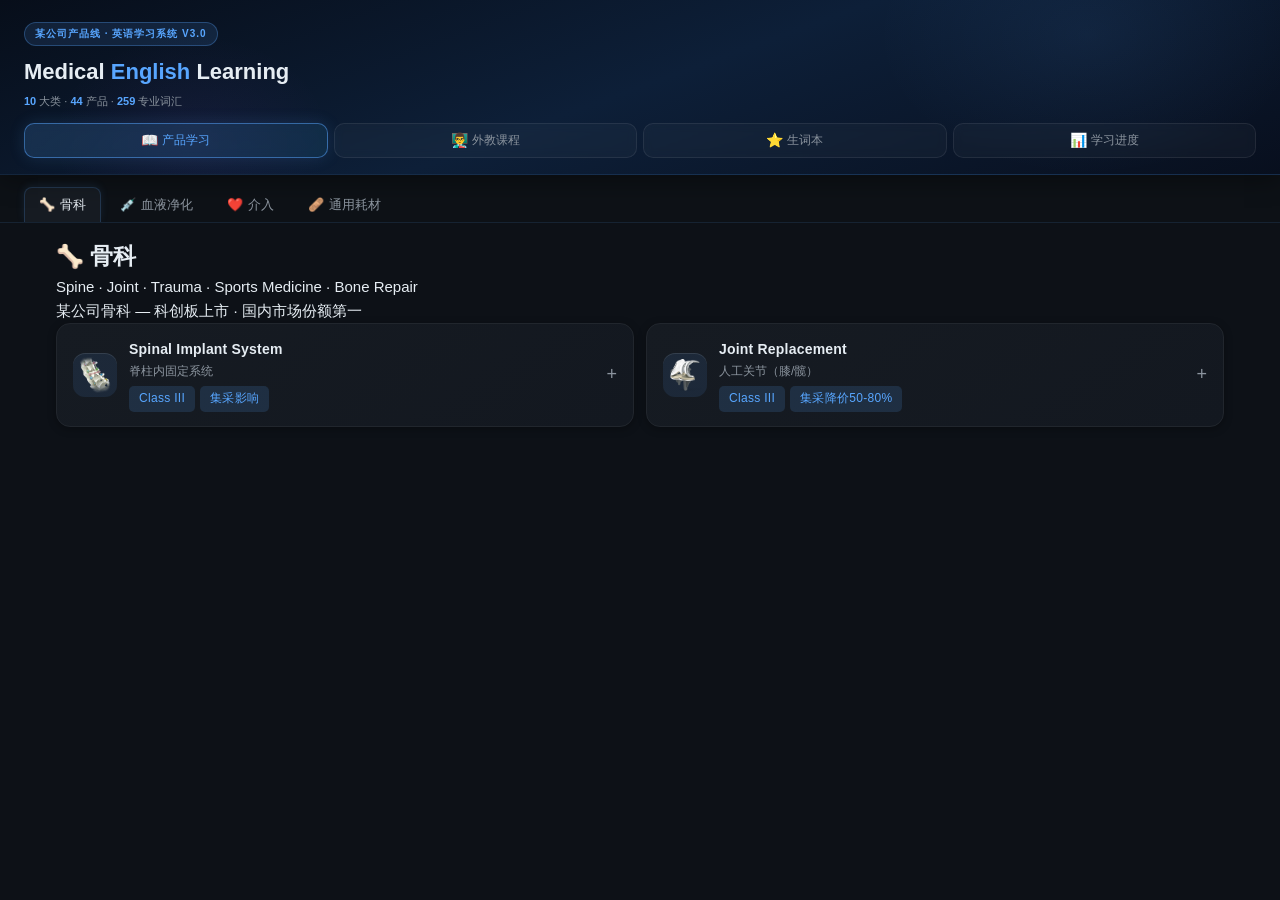
==== commit 29746806: "修复：恢复完整的产品结构和所有必需文件" ====
--- a/index.html
+++ b/index.html
@@ -1,3192 +1,91 @@
 <!DOCTYPE html>
-<html lang="en">
+<html lang="zh-CN">
 <head>
-<meta charset="UTF-8">
-<meta name="viewport" content="width=device-width, initial-scale=1.0">
-<title>公司产品线 · 看图说话 v2</title>
-<style>
-  @import url('https://fonts.googleapis.com/css2?family=DM+Serif+Display&family=DM+Sans:wght@300;400;500;600&display=swap');
+  <meta charset="UTF-8">
+  <meta name="viewport" content="width=device-width, initial-scale=1.0, maximum-scale=1.0, user-scalable=no">
+  <meta name="theme-color" content="#0d1117">
+  <meta name="description" content="某公司产品线英语学习系统 - 医疗器械行业专业英语">
+  <title>某公司产品线 · 英语学习系统 v3.0</title>
 
-  :root {
-    --bg:      #0d1117;
-    --surface: #161b22;
-    --border:  #21262d;
-    --accent:  #58a6ff;
-    --gold:    #e3b341;
-    --green:   #3fb950;
-    --red:     #f85149;
-    --purple:  #bc8cff;
-    --teal:    #39d353;
-    --orange:  #f0883e;
-    --text:    #e6edf3;
-    --muted:   #8b949e;
-    --ipa:     #79c0ff;
-  }
-  * { box-sizing: border-box; margin: 0; padding: 0; }
-  body { background: var(--bg); color: var(--text); font-family: 'DM Sans', sans-serif; font-size: 15px; padding-bottom: 60px; }
+  <link rel="manifest" href="manifest.json">
+  <link rel="icon" type="image/svg+xml" href="data:image/svg+xml,<svg xmlns='http://www.w3.org/2000/svg' viewBox='0 0 100 100'><text y='.9em' font-size='90'>🏥</text></svg>">
 
-  /* Header */
-  .header {
-    background: linear-gradient(160deg,#070e1a 0%,#0d1f38 50%,#080f1e 100%);
-    border-bottom: 1px solid rgba(88,166,255,0.15);
-    padding: 28px 24px 16px;
-    position: sticky; top: 0; z-index: 100;
-    overflow: hidden;
-    box-shadow: 0 4px 24px rgba(0,0,0,0.4);
-  }
-  .header::before {
-    content: '';
-    position: absolute; top: 0; left: 0; right: 0; bottom: 0;
-    background:
-      radial-gradient(ellipse 500px 250px at 80% 50%, rgba(56,189,248,0.10) 0%, transparent 70%),
-      radial-gradient(ellipse 300px 200px at 10% 80%, rgba(168,85,247,0.08) 0%, transparent 70%),
-      radial-gradient(ellipse 200px 100px at 50% 0%, rgba(88,166,255,0.06) 0%, transparent 60%);
-    pointer-events: none;
-  }
-  .header-pulse {
-    position: absolute; top: 0; left: 0; width: 100%; height: 100%;
-    pointer-events: none; opacity: 0.15;
-  }
-  @keyframes pulse-line {
-    0% { stroke-dashoffset: 800; }
-    100% { stroke-dashoffset: 0; }
-  }
-  @keyframes float-dot {
-    0%, 100% { transform: translateY(0); opacity: 0.3; }
-    50% { transform: translateY(-6px); opacity: 0.8; }
-  }
-  .header-content { position: relative; z-index: 1; }
-  .header-badge { display: inline-block; background: rgba(88,166,255,0.12); border: 1px solid rgba(88,166,255,0.35); color: var(--accent); font-size: 10px; font-weight: 700; letter-spacing: 2px; text-transform: uppercase; padding: 4px 12px; border-radius: 20px; margin-bottom: 10px; backdrop-filter: blur(4px); }
-  .header h1 { font-family: 'DM Serif Display', serif; font-size: 24px; font-weight: 400; letter-spacing: 0.5px; }
-  .header h1 span { color: var(--accent); text-shadow: 0 0 20px rgba(88,166,255,0.4); }
-  .header-sub { font-size: 11px; color: var(--muted); margin-top: 4px; letter-spacing: 0.3px; }
+  <meta name="apple-mobile-web-app-capable" content="yes">
+  <meta name="apple-mobile-web-app-status-bar-style" content="black-translucent">
+  <meta name="apple-mobile-web-app-title" content="某公司学习">
 
-  /* Mode toggle */
-  .mode-bar { display: flex; gap: 8px; margin-top: 14px; }
-  .mode-btn { flex: 1; padding: 8px 0; border-radius: 10px; border: 1px solid rgba(255,255,255,0.08); background: rgba(255,255,255,0.03); color: var(--muted); font-size: 12px; font-weight: 500; cursor: pointer; transition: all 0.2s; backdrop-filter: blur(4px); }
-  .mode-btn:hover { border-color: rgba(88,166,255,0.3); color: var(--text); background: rgba(88,166,255,0.06); }
-  .mode-btn.active { background: linear-gradient(135deg, rgba(88,166,255,0.18), rgba(56,189,248,0.10)); border-color: rgba(88,166,255,0.5); color: var(--accent); box-shadow: 0 0 16px rgba(88,166,255,0.15); }
-
-  /* Nav tabs */
-  .nav-wrap { overflow-x: auto; -webkit-overflow-scrolling: touch; padding: 12px 24px 0; background: rgba(13,17,23,0.95); border-bottom: 1px solid rgba(88,166,255,0.12); display: flex; gap: 4px; white-space: nowrap; scrollbar-width: none; }
-  .nav-wrap::-webkit-scrollbar { display: none; }
-  .nav-tab { display: inline-flex; align-items: center; gap: 5px; padding: 8px 14px; border-radius: 8px 8px 0 0; border: 1px solid transparent; border-bottom: none; background: none; color: var(--muted); font-size: 12px; font-weight: 500; cursor: pointer; transition: all 0.18s; white-space: nowrap; }
-  .nav-tab:hover { color: var(--text); background: rgba(255,255,255,0.04); }
-  .nav-tab.active { background: var(--surface); color: var(--text); border-color: rgba(88,166,255,0.2); border-bottom-color: var(--surface); box-shadow: 0 -2px 8px rgba(88,166,255,0.1); }
-
-  /* Container */
-  .container { padding: 0 24px; max-width: 1200px; margin: 0 auto; }
-
-  /* Category panel */
-  .cat-panel { display: none; }
-  .cat-panel.active { display: block; }
-
-  /* Wide screen: 2-column product grid */
-  @media (min-width: 900px) {
-    .cat-panel.active { display: grid; grid-template-columns: 1fr 1fr; gap: 12px; align-items: start; }
-    .cat-header { grid-column: 1 / -1; }
-    .subcat-row { grid-column: 1 / -1; }
-    .sec-label { grid-column: 1 / -1; }
-    .empty-sub-hint { grid-column: 1 / -1; }
-    .prod-card { margin-bottom: 0; }
-    .nav-wrap { padding-left: 24px; padding-right: 24px; }
-  }
-
-  /* Category header */
-  .cat-header { padding: 18px 0 10px; }
-  .cat-title { font-family: 'DM Serif Display', serif; font-size: 18px; font-weight: 400; }
-  .cat-title span { margin-right: 8px; }
-  .cat-en { font-size: 13px; color: var(--muted); margin-top: 3px; }
-  .cat-badge { display: inline-block; font-size: 10px; padding: 2px 8px; border-radius: 4px; margin-top: 6px; font-weight: 600; letter-spacing: 0.5px; }
-
-  /* Subcategory chips */
-  .subcat-row { display: flex; flex-wrap: wrap; gap: 6px; margin-bottom: 16px; }
-  .subcat-chip { font-size: 11px; padding: 3px 10px; border-radius: 20px; border: 1px solid var(--border); color: var(--muted); background: none; cursor: pointer; transition: all 0.15s; }
-  .subcat-chip.active { background: rgba(88,166,255,0.1); border-color: rgba(88,166,255,0.3); color: var(--accent); }
-
-  /* Product card */
-  .prod-card { background: linear-gradient(145deg, #161b22, #131820); border: 1px solid var(--border); border-radius: 14px; overflow: hidden; margin-bottom: 12px; transition: all 0.2s ease; box-shadow: 0 2px 8px rgba(0,0,0,0.3); }
-  .prod-card:hover { border-color: rgba(88,166,255,0.25); box-shadow: 0 4px 20px rgba(0,0,0,0.4), 0 0 0 1px rgba(88,166,255,0.08); transform: translateY(-1px); }
-  .prod-card.open { border-color: rgba(88,166,255,0.35); box-shadow: 0 4px 24px rgba(88,166,255,0.12), 0 2px 8px rgba(0,0,0,0.4); }
-
-  .card-top { display: flex; align-items: center; gap: 12px; padding: 14px 16px; cursor: pointer; user-select: none; }
-  .card-top:hover { background: rgba(88,166,255,0.04); }
-  .prod-icon { width: 44px; height: 44px; border-radius: 12px; display: flex; align-items: center; justify-content: center; font-size: 20px; flex-shrink: 0; box-shadow: inset 0 1px 0 rgba(255,255,255,0.1); }
-  .card-info { flex: 1; }
-  .prod-name { font-weight: 600; font-size: 14px; letter-spacing: 0.2px; }
-  .prod-cn { font-size: 12px; color: var(--muted); margin-top: 2px; }
-  .prod-tags { display: flex; gap: 5px; margin-top: 5px; flex-wrap: wrap; }
-  .prod-tag { font-size: 12px; padding: 3px 10px; border-radius: 5px; font-weight: 600; letter-spacing: 0.3px; }
-  .toggle-icon { color: var(--muted); font-size: 18px; flex-shrink: 0; transition: transform 0.2s; }
-  .prod-card.open .toggle-icon { transform: rotate(45deg); color: var(--accent); }
-
-  .card-body { display: none; padding: 0 16px 16px; }
-  .card-body.open { display: grid; grid-template-columns: 480px 1fr; gap: 10px 36px; align-items: start; }
-  .card-body.open > *:nth-child(n+3) { grid-column: 1 / -1; }
-
-  /* Image */
-  .prod-img-box { width: 100%; height: 460px; background: rgba(0,0,0,0.3); border-radius: 8px; overflow: hidden; display: flex; align-items: center; justify-content: center; margin-bottom: 0; border: 1px solid var(--border); }
-  .prod-img-box.big { height: 280px; }
-  .prod-img-box img { width: 100%; height: 100%; object-fit: contain; padding: 0; }
-  .prod-img-box .no-img { color: var(--muted); font-size: 12px; text-align: center; padding: 20px; }
-
-  /* Visual hint */
-  .visual-hint { background: rgba(227,179,65,0.06); border: 1px solid rgba(227,179,65,0.2); border-radius: 8px; padding: 9px 12px; margin-bottom: 10px; font-size: 12px; color: rgba(227,179,65,0.9); line-height: 1.6; }
-  .visual-hint-label { font-size: 10px; font-weight: 700; letter-spacing: 1px; text-transform: uppercase; color: var(--gold); margin-bottom: 4px; }
-
-  /* Say this */
-  .say-box { background: rgba(88,166,255,0.06); border-left: 3px solid var(--accent); border-radius: 0 8px 8px 0; padding: 11px 12px 9px; margin-bottom: 9px; font-size: 14px; line-height: 1.9; }
-  .say-label { font-size: 10px; font-weight: 700; letter-spacing: 1.5px; color: var(--accent); text-transform: uppercase; margin-bottom: 7px; }
-  .w { display: inline; }
-  .wt { font-weight: 600; color: var(--text); border-bottom: 1px dashed rgba(88,166,255,0.35); }
-  .wi { display: inline-flex; align-items: center; gap: 3px; font-size: 11px; color: var(--ipa); margin-left: 2px; vertical-align: baseline; }
-  .spk { background: none; border: none; cursor: pointer; font-size: 11px; padding: 0 1px; opacity: 0.6; transition: opacity 0.15s; }
-  .spk:hover, .spk.playing { opacity: 1; }
-  .warn { display: inline-block; background: rgba(248,81,73,0.1); color: var(--red); font-size: 10px; padding: 1px 5px; border-radius: 3px; margin-left: 3px; }
-  .note { display: inline-block; background: rgba(63,185,80,0.1); color: var(--green); font-size: 10px; padding: 1px 5px; border-radius: 3px; margin-left: 3px; }
-  .cfo-note { display: inline-block; background: rgba(240,136,62,0.1); color: var(--orange); font-size: 10px; padding: 1px 5px; border-radius: 3px; margin-left: 3px; }
-
-  /* Read button */
-  .btn-read { display: flex; align-items: center; gap: 5px; background: rgba(88,166,255,0.08); border: 1px solid rgba(88,166,255,0.2); color: var(--accent); border-radius: 7px; padding: 7px 12px; font-size: 12px; font-weight: 500; cursor: pointer; width: 100%; justify-content: center; margin: 7px 0; transition: background 0.15s; }
-  .btn-read:hover { background: rgba(88,166,255,0.14); }
-
-  /* Translation */
-  .trans { background: rgba(255,255,255,0.03); border: 1px solid var(--border); border-radius: 7px; padding: 9px 11px; font-size: 12px; color: var(--muted); margin-bottom: 9px; line-height: 1.7; }
-  .trans strong { color: var(--gold); font-size: 10px; letter-spacing: 0.5px; }
-
-  /* Drill */
-  .drill { background: rgba(63,185,80,0.05); border: 1px solid rgba(63,185,80,0.2); border-radius: 9px; padding: 11px 13px; margin-top: 8px; }
-  .drill-label { font-size: 10px; font-weight: 700; letter-spacing: 1px; text-transform: uppercase; color: var(--green); margin-bottom: 8px; }
-  .drill-q { font-size: 13px; color: var(--text); padding-left: 10px; border-left: 2px solid var(--green); margin-bottom: 5px; }
-  .drill-a { font-size: 12px; color: var(--muted); padding-left: 10px; margin-bottom: 3px; cursor: pointer; }
-  .drill-a .hint { color: rgba(63,185,80,0.5); font-style: italic; }
-  .drill-a .reveal { display: none; color: var(--green); line-height: 1.6; }
-  .drill-a.shown .hint { display: none; }
-  .drill-a.shown .reveal { display: block; }
-
-  /* Quiz mode */
-  .quiz-mode .say-box,
-  .quiz-mode .trans,
-  .quiz-mode .btn-read { display: none; }
-  .quiz-mode .quiz-btn { display: flex !important; }
-  .quiz-btn { display: none; align-items: center; gap: 6px; background: rgba(188,140,255,0.08); border: 1px solid rgba(188,140,255,0.25); color: var(--purple); border-radius: 7px; padding: 7px 12px; font-size: 12px; font-weight: 500; cursor: pointer; width: 100%; justify-content: center; margin: 7px 0; }
-
-  /* CFO intel box */
-  .cfo-box { background: rgba(240,136,62,0.06); border: 1px solid rgba(240,136,62,0.2); border-radius: 8px; padding: 9px 12px; margin-bottom: 9px; font-size: 12px; color: rgba(240,136,62,0.9); line-height: 1.7; }
-  .cfo-box-label { font-size: 10px; font-weight: 700; letter-spacing: 1px; text-transform: uppercase; color: var(--orange); margin-bottom: 4px; }
-
-  /* Color schemes */
-  .ic-ortho { background: rgba(63,185,80,0.1); }
-  .ic-dialysis { background: rgba(88,166,255,0.1); }
-  .ic-cardio { background: rgba(248,81,73,0.1); }
-  .ic-consumable { background: rgba(227,179,65,0.1); }
-  .ic-surgical { background: rgba(188,140,255,0.1); }
-  .ic-pharma { background: rgba(57,211,83,0.1); }
-  .ic-ivd { background: rgba(240,136,62,0.1); }
-  .ic-info { background: rgba(88,166,255,0.08); }
-
-  .t-ortho { background: rgba(63,185,80,0.12); color: var(--green); }
-  .t-dialysis { background: rgba(88,166,255,0.12); color: var(--accent); }
-  .t-cardio { background: rgba(248,81,73,0.12); color: var(--red); }
-  .t-consumable { background: rgba(227,179,65,0.12); color: var(--gold); }
-  .t-surgical { background: rgba(188,140,255,0.12); color: var(--purple); }
-  .t-pharma { background: rgba(57,211,83,0.12); color: var(--teal); }
-  .t-ivd { background: rgba(240,136,62,0.12); color: var(--orange); }
-
-  /* Section label */
-  .sec-label { display: flex; align-items: center; gap: 8px; font-size: 10px; font-weight: 600; letter-spacing: 1.2px; text-transform: uppercase; color: var(--muted); margin: 18px 0 10px; }
-  .sec-label::after { content: ''; flex: 1; height: 1px; background: var(--border); }
-
-  .tts-src { display: none; }
-
-  .prod-overview { background: rgba(22,27,34,0.6); border: 1px solid var(--border); border-radius: 8px; padding: 10px 16px 10px 12px; margin-bottom: 0; margin-left: 32px; }
-  .prod-overview-title { font-size: 10px; font-weight: 700; letter-spacing: 1.2px; text-transform: uppercase; color: var(--accent); margin-bottom: 8px; padding-bottom: 4px; border-bottom: 1px solid rgba(88,166,255,0.15); }
-  .ov-grid { display: flex; flex-direction: column; gap: 5px; }
-  .ov-item { display: flex; align-items: flex-start; gap: 8px; padding: 5px 8px; border-radius: 6px; font-size: 12px; line-height: 1.5; border-left: 3px solid transparent; background: rgba(255,255,255,0.02); }
-  .ov-item.blue { border-left-color: var(--accent); }
-  .ov-item.green { border-left-color: var(--green); }
-  .ov-item.gold { border-left-color: var(--gold); background: rgba(227,179,65,0.04); }
-  .ov-item.purple { border-left-color: var(--purple); }
-  .ov-item.orange { border-left-color: var(--orange); }
-  .ov-num { font-size: 11px; font-weight: 700; flex-shrink: 0; width: 16px; text-align: center; }
-  .ov-item.blue .ov-num { color: var(--accent); }
-  .ov-item.green .ov-num { color: var(--green); }
-  .ov-item.gold .ov-num { color: var(--gold); }
-  .ov-item.purple .ov-num { color: var(--purple); }
-  .ov-item.orange .ov-num { color: var(--orange); }
-  .ov-label { font-size: 10px; font-weight: 700; letter-spacing: 0.5px; white-space: nowrap; min-width: 56px; flex-shrink: 0; }
-  .ov-item.blue .ov-label { color: var(--accent); }
-  .ov-item.green .ov-label { color: var(--green); }
-  .ov-item.gold .ov-label { color: var(--gold); }
-  .ov-item.purple .ov-label { color: var(--purple); }
-  .ov-item.orange .ov-label { color: var(--orange); }
-  .ov-value { color: var(--text); flex: 1; min-width: 0; word-break: break-word; }
-  .ov-en { display: block; font-size: 11px; color: var(--accent); margin-top: 2px; line-height: 1.4; }
-  .ov-en .wt { font-weight: 600; }
-  .ov-en .wi { font-size: 10px; color: var(--ipa); }
-  .ov-en .spk { background: none; border: none; color: var(--ipa); cursor: pointer; font-size: 10px; padding: 0 1px; }
-  .elevator { background: rgba(168,85,247,0.06); border: 1px solid rgba(168,85,247,0.2); border-radius: 8px; padding: 10px 13px; margin-bottom: 10px; }
-  .elevator-label { font-size: 10px; font-weight: 700; letter-spacing: 1px; text-transform: uppercase; color: var(--purple); margin-bottom: 5px; }
-  .elevator-text { font-size: 14px; line-height: 1.8; color: rgba(200,180,255,0.95); }
-  .drill-q { margin-bottom: 8px; }
-  .drill-a { margin-bottom: 10px; padding: 8px 10px; background: rgba(63,185,80,0.03); border-radius: 6px; }
-
-
-  .empty-sub-hint { text-align: center; padding: 40px 20px; color: var(--muted); font-size: 14px; display: none; }
-
-  .bnav-btn {
-    flex: 1; display: flex; flex-direction: column; align-items: center;
-    gap: 3px; padding: 8px 0; background: none; border: none;
-    color: var(--muted); font-size: 10px; cursor: pointer; transition: color 0.15s;
-  }
-  .bnav-btn span:first-child { font-size: 20px; }
-  .bnav-btn.active { color: var(--accent); }
-
-  /* ── 外教课程面板 ── */
-  #panel-tutor { display: none; padding: 16px; max-width: 680px; margin: 0 auto; }
-  #panel-tutor.active { display: block; }
-  .tutor-lesson-card {
-    background: var(--surface); border: 1px solid var(--border);
-    border-radius: 12px; padding: 14px; margin-bottom: 12px; cursor: pointer;
-  }
-  .tutor-lesson-card:hover { border-color: var(--accent); }
-  .tutor-meta { display: flex; gap: 12px; font-size: 12px; color: var(--muted); margin-bottom: 8px; }
-  .tutor-topics { display: flex; flex-wrap: wrap; gap: 6px; }
-  .tutor-topic { background: rgba(88,166,255,0.1); color: var(--accent); font-size: 11px; padding: 2px 8px; border-radius: 10px; }
-  .tutor-detail { display: none; margin-top: 12px; border-top: 1px solid var(--border); padding-top: 12px; }
-  .tutor-detail.open { display: block; }
-  .tutor-section { margin-bottom: 14px; }
-  .tutor-section-title { font-size: 10px; font-weight: 700; letter-spacing: 1px; text-transform: uppercase; color: var(--muted); margin-bottom: 8px; }
-  .error-item { background: rgba(248,81,73,0.06); border: 1px solid rgba(248,81,73,0.2); border-radius: 8px; padding: 9px 12px; margin-bottom: 7px; font-size: 13px; }
-  .error-wrong { color: var(--red); text-decoration: line-through; font-size: 12px; }
-  .error-right { color: var(--green); font-size: 12px; margin-top: 2px; }
-  .error-type { font-size: 10px; color: var(--muted); margin-top: 3px; }
-  .vocab-grid { display: grid; grid-template-columns: 1fr 1fr; gap: 7px; }
-  .vocab-item { background: rgba(255,255,255,0.03); border: 1px solid var(--border); border-radius: 8px; padding: 8px 10px; }
-  .vocab-en { font-size: 13px; font-weight: 500; }
-  .vocab-cn { font-size: 11px; color: var(--muted); margin-top: 2px; }
-  .vocab-cat { font-size: 10px; color: var(--accent); margin-top: 2px; }
-  .pronun-item { background: rgba(227,179,65,0.06); border: 1px solid rgba(227,179,65,0.2); border-radius: 8px; padding: 9px 12px; margin-bottom: 7px; }
-  .pronun-word { font-size: 14px; font-weight: 600; color: var(--gold); }
-  .pronun-ipa { font-size: 12px; color: var(--ipa); margin-top: 2px; }
-  .pronun-tip { font-size: 11px; color: var(--muted); margin-top: 3px; }
-
-  /* 主内容区留出底部导航空间 */
-  body { padding-bottom: 60px; }
-  #main { padding-bottom: 0; }
-</style>
+  <link rel="stylesheet" href="css/main.css">
 </head>
 <body>
 
-<div class="header">
-  <svg class="header-pulse" viewBox="0 0 800 100" preserveAspectRatio="none">
-    <path d="M0,50 Q50,50 100,50 T170,50 L190,20 L210,80 L230,35 L250,65 L270,50 Q320,50 400,50 T500,50 L520,25 L540,75 L560,40 L580,60 L600,50 Q650,50 800,50" fill="none" stroke="rgba(56,189,248,0.6)" stroke-width="1.5" stroke-dasharray="800" style="animation: pulse-line 4s linear infinite;"/>
-    <path d="M0,55 Q80,55 160,55 T300,55 Q350,55 400,55 L420,30 L440,70 L460,45 L480,55 Q530,55 600,55 T700,55 L720,35 L740,75 L760,55 Q780,55 800,55" fill="none" stroke="rgba(168,85,247,0.4)" stroke-width="1" stroke-dasharray="800" style="animation: pulse-line 5s linear infinite; animation-delay: 1s;"/>
-    <circle cx="100" cy="30" r="2" fill="rgba(56,189,248,0.5)" style="animation: float-dot 3s ease-in-out infinite;"/>
-    <circle cx="300" cy="70" r="1.5" fill="rgba(168,85,247,0.5)" style="animation: float-dot 4s ease-in-out infinite; animation-delay: 0.5s;"/>
-    <circle cx="500" cy="25" r="2.5" fill="rgba(56,189,248,0.4)" style="animation: float-dot 3.5s ease-in-out infinite; animation-delay: 1s;"/>
-    <circle cx="650" cy="65" r="1.8" fill="rgba(168,85,247,0.4)" style="animation: float-dot 2.8s ease-in-out infinite; animation-delay: 1.5s;"/>
-    <circle cx="750" cy="40" r="2" fill="rgba(56,189,248,0.3)" style="animation: float-dot 3.2s ease-in-out infinite; animation-delay: 2s;"/>
-  </svg>
-  <div class="header-content">
-    <div class="header-badge">公司产品线 · 看图说话 v5.0</div>
-    <h1>Weigao <span>Product Lines</span></h1>
-    <div class="header-sub">基于公司官网产品中心 · 18大类 · 70+产品卡 · 350+专业词汇 · FD视角</div>
-    <div class="mode-bar">
-      <button class="mode-btn active" onclick="setMode('study📖 学习模式</button>
-      <button class="mode-btn" onclick="setMode('quiz🎯 测验模式</button>
-    </div>
-  </div>
-</div>
-
-<!-- Nav tabs -->
-<div class="nav-wrap" id="nav">
-  <button class="nav-tab active" onclick="showCat('ortho🦴 骨科</button>
-  <button class="nav-tab" onclick="showCat('dialysis💉 血液净化</button>
-  <button class="nav-tab" onclick="showCat('cardio❤️ 介入</button>
-  <button class="nav-tab" onclick="showCat('consumable🩹 通用耗材</button>
-  <button class="nav-tab" onclick="showCat('robot🤖 手术机器人</button>
-  <button class="nav-tab" onclick="showCat('pharma💊 药包材</button>
-  <button class="nav-tab" onclick="showCat('surgical🔬 外科</button>
-  <button class="nav-tab" onclick="showCat('ivd🧪 体外诊断</button>
-  <button class="nav-tab" onclick="showCat('endo📷 内窥镜</button>
-  <button class="nav-tab" onclick="showCat('healthit💻 医疗信息化</button>
-  <button class="nav-tab" onclick="showCat('other➕ 其他</button>
-</div>
-
-<div class="container" id="main">
-
-<!-- ═══════════════ 骨科 ═══════════════ -->
-<div class="cat-panel active" id="cat-ortho">
-  <div class="cat-header">
-    <div class="cat-title"><span>🦴</span>骨科 Orthopedics</div>
-    <div class="cat-en">Spine · Joint · Trauma · Sports Medicine · Bone Repair</div>
-    <span class="cat-badge t-ortho">公司骨科 — 科创板上市 · 国内市场份额第一</span>
-  </div>
-  <div class="subcat-row">    <span class="subcat-chip active" data-sub="spine" onclick="showSub(this)">脊柱 Spine</span>
-    <span class="subcat-chip" data-sub="joint" onclick="showSub(this)">关节 Joint</span>
-    <span class="subcat-chip" data-sub="trauma" onclick="showSub(this)">创伤 Trauma</span>
-    <span class="subcat-chip" data-sub="sports" onclick="showSub(this)">运动医学 Sports Med</span>
-    <span class="subcat-chip" data-sub="bonerepair" onclick="showSub(this)">骨修复材料 Bone Repair</span>
-    <span class="subcat-chip" data-sub="instruments" onclick="showSub(this)">骨科器械 Instruments</span>
+  <div id="loading-screen" class="loading-screen">
+    <div class="loading-spinner"></div>
+    <p>加载中...</p>
   </div>
 
-  <!-- Spinal implant -->
-  <div class="prod-card" id="p1" data-sub="spine" data-cat="ortho">
-    <div class="card-top" onclick="tog('p1')">
-      <div class="prod-icon ic-ortho">🔩</div>
-      <div class="card-info">
-        <div class="prod-name">Spinal Implant System</div>
-        <div class="prod-cn">脊柱内固定系统</div>
-        <div class="prod-tags"><span class="prod-tag t-ortho">Class III</span><span class="prod-tag t-consumable">集采影响</span></div>
+  <div id="app" style="display:none">
+    <header class="header">
+      <div class="header-bg"></div>
+      <div class="header-content">
+        <div class="header-badge">某公司产品线 · 英语学习系统 v3.0</div>
+        <h1>Medical <span>English</span> Learning</h1>
+        <div class="header-stats">
+          <span id="stats-categories">-</span> 大类 ·
+          <span id="stats-products">-</span> 产品 ·
+          <span id="stats-terms">-</span> 专业词汇
+        </div>
+
+        <div class="mode-bar">
+          <button class="mode-btn active" data-mode="study">
+            <span class="mode-icon">📖</span>
+            <span>产品学习</span>
+          </button>
+          <button class="mode-btn" data-mode="tutor">
+            <span class="mode-icon">👨‍🏫</span>
+            <span>外教课程</span>
+          </button>
+          <button class="mode-btn" data-mode="vocab">
+            <span class="mode-icon">⭐</span>
+            <span>生词本</span>
+          </button>
+          <button class="mode-btn" data-mode="progress">
+            <span class="mode-icon">📊</span>
+            <span>学习进度</span>
+          </button>
+        </div>
       </div>
-      <span class="toggle-icon">+</span>
-    </div>
-    <div class="card-body" id="b-p1">
-      <div class="prod-img-box"><img src="images/img1.png" onerror="this.parentElement.innerHTML='<div class=no-img>图片加载失败</div>'"></div>
-      <div class="prod-overview"><div class="prod-overview-title">📋 产品速览 Product Quick Facts</div><div class="ov-grid">
-        <div class="ov-item blue"><span class="ov-num">①</span><span class="ov-label">类别</span><span class="ov-value">脊柱内固定 · III类器械<span class="ov-en"><span class="wt">Spinal fixation</span> <span class="wi">/ˈspaɪnəl fɪkˈseɪʃən/ <button class="spk" onclick="aud('spinal fixation · Class III</span></div>
-        <div class="ov-item blue"><span class="ov-num">②</span><span class="ov-label">材料</span><span class="ov-value">钛合金螺钉 + 连接杆<span class="ov-en"><span class="wt">Titanium alloy</span> <span class="wi">/taɪˈteɪniəm ˈælɔɪ/ <button class="spk" onclick="aud(',this)titanium alloy screws + rods</span></div>
-        <div class="ov-item green"><span class="ov-num">③</span><span class="ov-label">功能</span><span class="ov-value">固定脊柱，治疗骨折/退行性病变<span class="ov-en"><span class="wt">Stabilizes the spine</span> <span class="wi">/ˈsteɪbɪlaɪzɪz/ <button class="spk" onclick="aud('stabilizes after fracture or degeneration</span></div>
-        <div class="ov-item blue"><span class="ov-num">④</span><span class="ov-label">患者</span><span class="ov-value">脊柱骨折/腰椎间盘突出/脊柱侧弯<span class="ov-en"><span class="wt">Spinal fracture</span> <span class="wi">/ˈspaɪnəl ˈfræktʃər/ <button class="spk" onclick="aud(',this)spinal fracture / disc herniation / scoliosis</span></div>
-        <div class="ov-item gold"><span class="ov-num">⑤</span><span class="ov-label">市场</span><span class="ov-value">中国脊柱手术年超100万台<span class="ov-en">1M+ spinal surgeries <span class="w"><span class="wt">pe</span><span class="wi">/piː iː/ <button class="spk" onclick="aud('PE',this)">🔊</button></span></span>r year in China</span></span></div>
-        <div class="ov-item gold"><span class="ov-num">⑥</span><span class="ov-label">地位</span><span class="ov-value">公司骨科——国内市场份额第一，科创板上市<span class="ov-en">Domestic #1 in ortho<span class="w"><span class="wt">pe</span><span class="wi">/piː iː/ <button class="spk" onclick="aud('PE',this)">🔊</button></span></span>dics; <span class="w"><span class="wt">STAR Market</span><span class="wi">/stɑːr ˈmɑːrkɪt/ <button class="spk" onclick="aud('STAR Market',this)">🔊</button></span></span> listed</span></span></div>
-        <div class="ov-item purple"><span class="ov-num">⑦</span><span class="ov-label">频率</span><span class="ov-value">终身植入，每台手术4-16个螺钉<span class="ov-en"><span class="wt">Permanent implant</span> <span class="wi">/ˈpɜːrmənənt ˈɪmplænt/ <button class="spk" onclick="aud('permanent implant, 4-16 screws per case</span></div>
-        <div class="ov-item orange"><span class="ov-num">⑧</span><span class="ov-label">政策</span><span class="ov-value">脊柱集采已落地，降幅较关节温和<span class="ov-en">Spinal VBP implemented; price cuts milder than joints</span></span></div>
-      </div></div>
-      <div class="elevator"><div class="elevator-label">🚀 30秒电梯演讲</div><div class="elevator-text" id="elev-p1">"This is a <span class="w"><span class="wt">spinal implant</span><span class="wi">/ˈspaɪnəl ˈɪmplænt/ <button class="spk" onclick="aud(',this)spinal implant',this)">🔊</button></span></span> — metal screws and rods that hold the <span class="w"><span class="wt">spine</span><span class="wi">/spaɪn/ <button class="spk" onclick="aud('spine',this)">🔊</button></span></span> in place after a back injury. Think of it like an internal brace. The company is number one in China for this kind of product."</div>
-      <button class="btn-read" onclick="readIt('elev-p1🔊 听完整朗读</button>
-      </div>
-      <div class="say-label">📢 SAY THIS:</div>
-      <div class="say-box" id="s-p1">"This is a <span class="w"><span class="wt">spinal implant</span><span class="wi">/ˈspaɪnəl ˈɪmplænt/ <button class="spk" onclick="aud('spinal implant',this)">🔊</button></span></span> system — metal <span class="w"><span class="wt">screws and rods</span><span class="wi">/skruːz ænd rɑːdz/ <button class="spk" onclick="aud('screws and rods',this)">🔊</button></span></span> used to stabilize the <span class="w"><span class="wt">spine</span><span class="wi">/spaɪn/ <button class="spk" onclick="aud('spine',this)">🔊</button></span></span> after <span class="w"><span class="wt">fractures</span><span class="wi">/ˈfræktʃərz/ <button class="spk" onclick="aud('fractures',this)">🔊</button></span></span> or <span class="w"><span class="wt">worn-out spinal discs</span><span class="wi">/dɪˈdʒenərətɪv dɪsk dɪˈziːz/ <button class="spk" onclick="aud('degenerative disc disease',this)">🔊</button></span></span>. Weigao Orthopedics is the <span class="w"><span class="wt">market leader</span><span class="wi">/ˈmɑːrkɪt ˈliːdər/ <button class="spk" onclick="aud('market leader',this)">🔊</button></span></span> in China for <span class="w"><span class="wt">orthopedic implants</span><span class="wi">/ˌɔːrθəˈpiːdɪk ˈɪmplænts/ <button class="spk" onclick="aud('orthopedic implants',this)">🔊</button></span></span>." <span class="note">★ 国内第一</span></div>
-      <button class="btn-read" onclick="readIt('s-p1🔊 听完整朗读</button>
-      <button class="quiz-btn" onclick="showAnswer('p1')">👁 查看说法</button>
-      <div class="trans"><strong>中文：</strong>这是脊柱内固定系统——金属螺钉和连接杆，用于骨折或椎间盘退行性病变后固定脊柱。公司骨科是中国骨科植入物领域市场份额第一。</div>
-      <div class="cfo-box"><div class="cfo-box-label">💼 Finance Director视角</div><div class="ov-en" id="cfo-1" style="font-size:13px;line-height:1.8;margin-bottom:6px">The orthopedic unit was listed on China's <span class="w"><span class="wt">STAR Market</span><span class="wi">/stɑː mɑːrkɪt/ <button class="spk" onclick="aud('STAR Market',this)">🔊</button></span></span> in 2021. Joint <span class="w"><span class="wt">procurement</span><span class="wi">/prəˈkjʊəmənt/ <button class="spk" onclick="aud('procurement',this)">🔊</button></span></span> cut prices 50-80%, but we <span class="w"><span class="wt">compensate</span><span class="wi">/ˈkɒmpenseɪt/ <button class="spk" onclick="aud('compensate',this)">🔊</button></span></span> with higher <span class="w"><span class="wt">volume</span><span class="wi">/ˈvɒljuːm/ <button class="spk" onclick="aud('volume',this)">🔊</button></span></span>. Need to closely monitor <span class="w"><span class="wt">gross margin</span><span class="wi">/ɡrəʊs ˈmɑːdʒɪn/ <button class="spk" onclick="aud('gross margin',this)">🔊</button></span></span> changes. Spinal products are less affected.</div><button class="btn-read" style="margin-bottom:8px" onclick="readIt('cfo-1🔊 听完整朗读</button><div style="color:var(--muted);font-size:12px">公司骨科2021年科创板上市。骨科关节集采价格降幅50-80%，但以量补价，需密切监控毛利率变化。脊柱产品受集采影响相对较小。</div></div>
-      <div class="drill"><div class="drill-label">🎯 Maxim会问</div>
-        <div class="drill-q">"Why did you say Weigao is number one in orthopedics?"</div>
-        <div class="drill-a" onclick="this.classList.toggle('shown')"><span class="hint">👆 点击看参考答案</span><span class="reveal" id="drill-a-1">"Weigao Orthopedics is listed on China's <span class="w"><span class="wt">STAR Market</span><span class="wi">/stɑː mɑːrkɪt/ <button class="spk" onclick="aud('STAR Market',this)">🔊</button></span></span> and holds the largest market share in <span class="w"><span class="wt">orthopedic implants</span><span class="wi">/ˌɔːrθəˈpiːdɪk ˈɪmplænts/ <button class="spk" onclick="aud('orthopedic implants',this)">🔊</button></span></span> in China — including spinal systems, joint replacements, and trauma devices. They have been the domestic leader for many years."</span><button class="btn-read" style="margin-top:6px" onclick="readIt('drill-a-1🔊 听朗读</button></div>
-      </div>
-    </div>
+    </header>
+
+    <div id="nav-tabs" class="nav-tabs"></div>
+
+    <main id="main-content" class="container"></main>
+
+    <nav class="bottom-nav">
+      <button class="bottom-nav-btn active" data-mode="study">
+        <span>📖</span>
+        <span>产品</span>
+      </button>
+      <button class="bottom-nav-btn" data-mode="tutor">
+        <span>👨‍🏫</span>
+        <span>外教</span>
+      </button>
+      <button class="bottom-nav-btn" data-mode="vocab">
+        <span>⭐</span>
+        <span>生词本</span>
+      </button>
+      <button class="bottom-nav-btn" data-mode="progress">
+        <span>📊</span>
+        <span>进度</span>
+      </button>
+    </nav>
   </div>
 
-  <!-- Knee joint -->
-  <div class="prod-card" id="p2" data-sub="joint" data-cat="ortho">
-    <div class="card-top" onclick="tog('p2')">
-      <div class="prod-icon ic-ortho">🦵</div>
-      <div class="card-info">
-        <div class="prod-name">Joint Replacement</div>
-        <div class="prod-cn">人工关节（膝/髋）</div>
-        <div class="prod-tags"><span class="prod-tag t-ortho">Class III</span><span class="prod-tag t-cardio">集采重灾区</span></div>
-      </div>
-      <span class="toggle-icon">+</span>
-    </div>
-    <div class="card-body" id="b-p2">
-      <div class="prod-img-box"><img src="images/img2.png" onerror="this.parentElement.innerHTML='&lt;div class=no-img>图片加载失败&lt;/div&gt;'"></div>
-      <div class="prod-overview"><div class="prod-overview-title">📋 产品速览 Product Quick Facts</div><div class="ov-grid">
-        <div class="ov-item blue"><span class="ov-num">①</span><span class="ov-label">类别</span><span class="ov-value">关节置换 · III类器械<span class="ov-en"><span class="wt">Joint replacement</span> <span class="wi">/dʒɔɪnt rɪˈpleɪsmənt/ <button class="spk" onclick="aud('joint replacement · Class III</span></div>
-        <div class="ov-item blue"><span class="ov-num">②</span><span class="ov-label">材料</span><span class="ov-value">钴铬合金/钛合金 + 超高分子聚乙烯垫片<span class="ov-en"><span class="wt">Cobalt-chrome / titanium + UHMWPE liner</span> <span class="wi">/ˌjuː eɪtʃ em dʌbəljuː piː iː/ <button class="spk" onclick="aud(',this)UHMWPE</span></div>
-        <div class="ov-item green"><span class="ov-num">③</span><span class="ov-label">功能</span><span class="ov-value">替换磨损的膝关节/髋关节<span class="ov-en"><span class="wt">Replaces worn-out knee or hip</span> <span class="wi">/hɪp/ <button class="spk" onclick="aud('hip joints</span></div>
-        <div class="ov-item blue"><span class="ov-num">④</span><span class="ov-label">患者</span><span class="ov-value">骨关节炎中老年患者<span class="ov-en"><span class="wt">Elderly patients with osteoarthritis</span> <span class="wi">/ˌɑːstioʊɑːrˈθraɪtɪs/ <button class="spk" onclick="aud(',this)osteoarthritis</span></div>
-        <div class="ov-item gold"><span class="ov-num">⑤</span><span class="ov-label">市场</span><span class="ov-value">中国年关节手术超100万例<span class="ov-en">1M+ <span class="w"><span class="wt">joint replacement</span><span class="wi">/dʒɔɪnt rɪˈpleɪsmənt/ <button class="spk" onclick="aud('joint replacement',this)">🔊</button></span></span> surgeries <span class="w"><span class="wt">pe</span><span class="wi">/piː iː/ <button class="spk" onclick="aud('PE',this)">🔊</button></span></span>r year in China</span></span></div>
-        <div class="ov-item gold"><span class="ov-num">⑥</span><span class="ov-label">地位</span><span class="ov-value">国内份额第一，自研超高分子聚乙烯<span class="ov-en">Domestic #1; self-develo<span class="w"><span class="wt">pe</span><span class="wi">/piː iː/ <button class="spk" onclick="aud('PE',this)">🔊</button></span></span>d <span class="w"><span class="wt">UHMWPE</span><span class="wi">/juː eɪtʃ em dʌbəljuː piː iː/ <button class="spk" onclick="aud('UHMWPE',this)">🔊</button></span></span> material</span></span></div>
-        <div class="ov-item purple"><span class="ov-num">⑦</span><span class="ov-label">频率</span><span class="ov-value">终身植入（寿命15-20年）<span class="ov-en"><span class="wt">Permanent implant, 15-20 year lifespan</span> <span class="wi">/ˈlaɪfspæn/ <button class="spk" onclick="aud('lifespan</span></div>
-        <div class="ov-item orange"><span class="ov-num">⑧</span><span class="ov-label">政策</span><span class="ov-value">集采重灾区：降幅50-80%<span class="ov-en"><span class="wt">VBP hit hard: 50-80% price cut</span> <span class="wi">/praɪs kʌt/ <button class="spk" onclick="aud(',this)price cut</span></div>
-      </div></div>
-      <div class="elevator"><div class="elevator-label">🚀 30秒电梯演讲</div><div class="elevator-text" id="elev-p2">"This is an artificial joint — it replaces a worn-out knee or hip. When the natural joint is too damaged, a surgeon puts this in instead. The company is China's biggest maker. Government bulk buying cut prices 50 to 80 percent, so now they sell a lot more to make up for it."</div>
-      <button class="btn-read" onclick="readIt('elev-p2🔊 听完整朗读</button>
-      </div>
-      <div class="say-label">📢 SAY THIS:</div>
-      <div class="say-box" id="s-p2">"This is a <span class="w"><span class="wt">joint replacement</span><span class="wi">/dʒɔɪnt rɪˈpleɪsmənt/ <button class="spk" onclick="aud('joint replacement',this)">🔊</button></span></span> implant — used when a patient's <span class="w"><span class="wt">cartilage</span><span class="wi">/ˈkɑːrtɪlɪdʒ/ <button class="spk" onclick="aud('cartilage',this)">🔊</button></span></span> is completely worn out from <span class="w"><span class="wt">osteoarthritis</span><span class="wi">/ˌɑːstioʊɑːrˈθraɪtɪs/ <button class="spk" onclick="aud('osteoarthritis',this)">🔊</button></span></span>. Weigao makes both <span class="w"><span class="wt">knee</span><span class="wi">/niː/ <button class="spk" onclick="aud('knee',this)">🔊</button></span></span> and <span class="w"><span class="wt">hip replacements</span><span class="wi">/hɪp rɪˈpleɪsmənts/ <button class="spk" onclick="aud('hip replacements',this)">🔊</button></span></span>. This product is heavily affected by China's <span class="w"><span class="wt">volume-based procurement</span><span class="wi">/ˈvɑːljuːm beɪst prəˈkjʊərmənt/ <button class="spk" onclick="aud('volume',this)">🔊</button></span></span>-based <span class="w"><span class="wt">procurement</span><span class="wi">/prəˈkjʊəmənt/ <button class="spk" onclick="aud('procurement',this)">🔊</button></span></span> — prices dropped 50 to 80 percent." <span class="warn">⚠️ 集采重灾区</span></div>
-      <button class="btn-read" onclick="readIt('s-p2🔊 听完整朗读</button>
-      <button class="quiz-btn" onclick="showAnswer('p2')">👁 查看说法</button>
-      <div class="trans"><strong>中文：</strong>这是人工关节植入物，用于骨关节炎导致软骨完全磨损的患者。公司生产膝关节和髋关节。此产品受集采影响最大，价格降幅50-80%。</div>
-      <div class="cfo-box"><div class="cfo-box-label">💼 Finance Director视角</div><div class="ov-en" id="cfo-2" style="font-size:13px;line-height:1.8;margin-bottom:6px">Joint <span class="w"><span class="wt">procurement</span><span class="wi">/prəˈkjʊəmənt/ <button class="spk" onclick="aud('procurement',this)">🔊</button></span></span> is the biggest financial pressure on our orthopedics business. Strategy: cut costs, increase <span class="w"><span class="wt">volume</span><span class="wi">/ˈvɒljuːm/ <button class="spk" onclick="aud('volume',this)">🔊</button></span></span>, and develop <span class="w"><span class="wt">premium</span><span class="wi">/ˈpriːmiəm/ <button class="spk" onclick="aud('premium',this)">🔊</button></span></span> new products not yet in <span class="w"><span class="wt">procurement</span><span class="wi">/prəˈkjʊəmənt/ <button class="spk" onclick="aud('procurement',this)">🔊</button></span></span>. Domestic production of UHMWPE raw material is the key breakthrough.</div><button class="btn-read" style="margin-bottom:8px" onclick="readIt('cfo-2🔊 听完整朗读</button><div style="color:var(--muted);font-size:12px">关节集采是公司骨科最大财务压力来源。应对策略：降本增效+提高销量+研发高端新品规避集采。超高分子聚乙烯原材料国产化是关键突破点。</div></div>
-      <div class="drill"><div class="drill-label">🎯 Maxim会问</div>
-        <div class="drill-q">"You mentioned the price dropped 50 to 80 percent. How does Weigao survive that?"</div>
-        <div class="drill-a" onclick="this.classList.toggle('shown')"><span class="hint">👆 点击看参考答案</span><span class="reveal" id="drill-a-2">"The strategy is to <span class="w"><span class="wt">compensate</span><span class="wi">/ˈkɒmpenseɪt/ <button class="spk" onclick="aud('compensate',this)">🔊</button></span></span> with <span class="w"><span class="wt">volume</span><span class="wi">/ˈvɒljuːm/ <button class="spk" onclick="aud('volume',this)">🔊</button></span></span> — sell much more at a lower price. Weigao also focuses on <span class="w"><span class="wt">cost reduction</span><span class="wi">/kɒst rɪˈdʌkʃən/ <button class="spk" onclick="aud('cost reduction',this)">🔊</button></span></span> through <span class="w"><span class="wt">supply chain</span><span class="wi">/səˈplaɪ tʃeɪn/ <button class="spk" onclick="aud('supply chain',this)">🔊</button></span></span> optimization and developing new <span class="w"><span class="wt">premium</span><span class="wi">/ˈpriːmiəm/ <button class="spk" onclick="aud('premium',this)">🔊</button></span></span> products that are not yet included in the <span class="w"><span class="wt">procurement</span><span class="wi">/prəˈkjʊəmənt/ <button class="spk" onclick="aud('procurement',this)">🔊</button></span></span> list. As Finance Director, I need to monitor the <span class="w"><span class="wt">gross margin</span><span class="wi">/ɡrəʊs ˈmɑːdʒɪn/ <button class="spk" onclick="aud('gross margin',this)">🔊</button></span></span> very closely."</span><button class="btn-read" style="margin-top:6px" onclick="readIt('drill-a-2🔊 听朗读</button></div>
-      </div>
-    </div>
-  </div>
+  <div id="toast" class="toast"></div>
 
-
-  <!-- Unicondylar knee -->
-  <div class="prod-card" id="op1" data-sub="joint" data-cat="ortho">
-    <div class="card-top" onclick="tog('op1')">
-      <div class="prod-icon ic-ortho">🦵</div>
-      <div class="card-info">
-        <div class="prod-name">Unicondylar Knee System</div>
-        <div class="prod-cn">单髁膝关节系统</div>
-        <div class="prod-tags"><span class="prod-tag t-ortho">Class III</span><span class="prod-tag t-dialysis">微创保膝</span></div>
-      </div>
-      <span class="toggle-icon">+</span>
-    </div>
-    <div class="card-body" id="b-op1">
-      <div class="prod-img-box"><img src="images/img3.png" onerror="this.parentElement.innerHTML='<div class=no-img>图片加载失败</div>'"  style="max-height:200px"></div>
-      <div class="prod-overview"><div class="prod-overview-title">📋 产品速览 Product Quick Facts</div><div class="ov-grid">
-        <div class="ov-item blue"><span class="ov-num">①</span><span class="ov-label">类别</span><span class="ov-value">关节置换（单髁）· III类<span class="ov-en"><span class="wt">Unicondylar knee</span> <span class="wi">/ˌjuːnɪˈkɑːndɪlər/ <button class="spk" onclick="aud('unicondylar knee · Class III</span></div>
-        <div class="ov-item blue"><span class="ov-num">②</span><span class="ov-label">材料</span><span class="ov-value">钴铬合金 + 维生素E氧化聚乙烯垫片<span class="ov-en"><span class="w"><span class="wt">Cobalt-chrome</span><span class="wi">/ˈkoʊbɑːlt kroʊm/ <button class="spk" onclick="aud(',this)cobalt-chrome',this)">🔊</button></span></span> + <span class="w"><span class="wt">vitamin E</span><span class="wi">/ˈvaɪtəmɪn iː/ <button class="spk" onclick="aud('vitamin E',this)">🔊</button></span></span> <span class="w"><span class="wt">UHMWPE</span><span class="wi">/juː eɪtʃ em dʌbəljuː piː iː/ <button class="spk" onclick="aud('UHMWPE',this)">🔊</button></span></span> liner</span></span></div>
-        <div class="ov-item green"><span class="ov-num">③</span><span class="ov-label">功能</span><span class="ov-value">只替换膝关节一侧，保留健康软骨<span class="ov-en"><span class="wt">Replaces one side of knee; preserves</span> <span class="wi">/prɪˈzɜːrvz/ <button class="spk" onclick="aud('preserves healthy cartilage</span></div>
-        <div class="ov-item blue"><span class="ov-num">④</span><span class="ov-label">患者</span><span class="ov-value">单侧膝关节磨损的中老年患者<span class="ov-en">Patients with single-compartment knee wear</span></span></div>
-        <div class="ov-item gold"><span class="ov-num">⑤</span><span class="ov-label">市场</span><span class="ov-value">微创保膝趋势推动单髁增长<span class="ov-en"><span class="w"><span class="wt">Minimally invasive</span><span class="wi">/ˈmɪnɪməli ɪnˈveɪsɪv/ <button class="spk" onclick="aud(',this)minimally invasive',this)">🔊</button></span></span> trend driving growth</span></span></div>
-        <div class="ov-item gold"><span class="ov-num">⑥</span><span class="ov-label">地位</span><span class="ov-value">公司自研超高分子聚乙烯材料<span class="ov-en">Self-develo<span class="w"><span class="wt">pe</span><span class="wi">/piː iː/ <button class="spk" onclick="aud('PE',this)">🔊</button></span></span>d <span class="w"><span class="wt">UHMWPE</span><span class="wi">/juː eɪtʃ em dʌbəljuː piː iː/ <button class="spk" onclick="aud('UHMWPE',this)">🔊</button></span></span> material</span></span></div>
-        <div class="ov-item purple"><span class="ov-num">⑦</span><span class="ov-label">频率</span><span class="ov-value">终身植入<span class="ov-en"><span class="w"><span class="wt">Permanent implant</span><span class="wi">/ˈpɜːrmənənt ˈɪmplænt/ <button class="spk" onclick="aud('permanent implant',this)">🔊</button></span></span></div>
-        <div class="ov-item orange"><span class="ov-num">⑧</span><span class="ov-label">政策</span><span class="ov-value">集采覆盖，但单髁降幅较全膝温和<span class="ov-en">VBP covered; price cut milder than total knee</span></span></div>
-      </div></div>
-      <div class="elevator"><div class="elevator-label">🚀 30秒电梯演讲</div><div class="elevator-text" id="elev-op1">"This is a partial knee replacement — it only fixes one side of the knee, not the whole thing. That means less cutting, faster healing, and a more natural feeling. The company uses a special long-lasting plastic they developed themselves."</div>
-      <button class="btn-read" onclick="readIt('elev-op1🔊 听完整朗读</button>
-      </div>
-      <div class="say-label">📢 SAY THIS:</div>
-      <div class="say-box" id="s-op1">"This is a <span class="w"><span class="wt">unicondylar knee system</span><span class="wi">/ˌjuːnɪˈkɑːndɪlər niː ˈsɪstəm/ <button class="spk" onclick="aud('unicondylar knee system',this)">🔊</button></span></span> — also called a <span class="w"><span class="wt">partial knee replacement</span><span class="wi">/ˈpɑːrʃəl niː rɪˈpleɪsmənt/ <button class="spk" onclick="aud('partial knee replacement',this)">🔊</button></span></span>. Unlike a total knee replacement, it only resurfaces one side of the knee — <span class="w"><span class="wt">preserving</span><span class="wi">/prɪˈzɜːrvɪŋ/ <button class="spk" onclick="aud('preserving',this)">🔊</button></span></span> the healthy cartilage on the other side. It results in a more natural feeling knee and <span class="w"><span class="wt">faster recovery</span><span class="wi">/ˈfæstər rɪˈkʌvəri/ <button class="spk" onclick="aud('faster recovery',this)">🔊</button></span></span>. Weigao uses <span class="w"><span class="wt">vitamin E oxidized polyethylene</span><span class="wi">/ˈvaɪtəmɪn iː ˈɑːksɪdaɪzd ˌpɑːliˈeθɪliːn/ <button class="spk" onclick="aud('vitamin E oxidized polyethylene',this)">🔊</button></span></span> to extend the product's lifespan." <span class="note">★ 公司超高分子聚乙烯自研</span></div>
-      <button class="btn-read" onclick="readIt('s-op1🔊 听完整朗读</button>
-      <button class="quiz-btn" onclick="showAnswer('op1')">👁 查看说法</button>
-      <div class="trans"><strong>中文：</strong>这是单髁膝关节系统，也叫部分膝关节置换。只替换膝关节一侧软骨，保留健康的另一侧，感觉更自然、恢复更快。公司采用维生素E氧化超高分子聚乙烯延长使用寿命——这正是公司（上海）研究院正在突破的核心技术。</div>
-    </div>
-  </div>
-
-  <!-- Femoral stem -->
-  <div class="prod-card" id="op2" data-sub="joint" data-cat="ortho">
-    <div class="card-top" onclick="tog('op2')">
-      <div class="prod-icon ic-ortho">🦴</div>
-      <div class="card-info">
-        <div class="prod-name">Hip Femoral Stem</div>
-        <div class="prod-cn">股骨柄家族（髋关节）</div>
-        <div class="prod-tags"><span class="prod-tag t-ortho">Class III</span><span class="prod-tag t-ortho">亚洲人体型设计</span></div>
-      </div>
-      <span class="toggle-icon">+</span>
-    </div>
-    <div class="card-body" id="b-op2">
-      <div class="prod-img-box"><img src="images/img4.png" onerror="this.parentElement.innerHTML='<div class=no-img>图片加载失败</div>'"  style="max-height:220px"></div>
-      <div class="prod-overview"><div class="prod-overview-title">📋 产品速览 Product Quick Facts</div><div class="ov-grid">
-        <div class="ov-item blue"><span class="ov-num">①</span><span class="ov-label">类别</span><span class="ov-value">髋关节置换 · III类<span class="ov-en"><span class="wt">Hip replacement</span> <span class="wi">/hɪp rɪˈpleɪsmənt/ <button class="spk" onclick="aud('hip replacement · Class III</span></div>
-        <div class="ov-item blue"><span class="ov-num">②</span><span class="ov-label">材料</span><span class="ov-value">钛合金股骨柄 + 陶瓷/聚乙烯内衬<span class="ov-en"><span class="w"><span class="wt">Titanium</span><span class="wi">/taɪˈteɪniəm/ <button class="spk" onclick="aud(',this)titanium',this)">🔊</button></span></span> stem + ceramic / <span class="w"><span class="wt">PE</span><span class="wi">/piː iː/ <button class="spk" onclick="aud('PE',this)">🔊</button></span></span> liner</span></span></div>
-        <div class="ov-item green"><span class="ov-num">③</span><span class="ov-label">功能</span><span class="ov-value">替换磨损髋关节球窝结构<span class="ov-en"><span class="wt">Replaces worn hip ball-and-socket joint</span> <span class="wi">/bɔːl ænd ˈsɑːkɪt/ <button class="spk" onclick="aud('ball-and-socket</span></div>
-        <div class="ov-item blue"><span class="ov-num">④</span><span class="ov-label">患者</span><span class="ov-value">髋关节骨折/股骨头坏死患者<span class="ov-en"><span class="wt">Hip fracture / femoral head necrosis</span> <span class="wi">/ˈfemərəl hed nɪˈkroʊsɪs/ <button class="spk" onclick="aud(',this)femoral head necrosis</span></div>
-        <div class="ov-item gold"><span class="ov-num">⑤</span><span class="ov-label">市场</span><span class="ov-value">中国髋关节手术年超50万例<span class="ov-en">500K+ hip procedures <span class="w"><span class="wt">pe</span><span class="wi">/piː iː/ <button class="spk" onclick="aud('PE',this)">🔊</button></span></span>r year in China</span></span></div>
-        <div class="ov-item gold"><span class="ov-num">⑥</span><span class="ov-label">地位</span><span class="ov-value">专为亚洲人体型设计<span class="ov-en"><span class="wt">Designed specifically for Asian anatomy</span> <span class="wi">/əˈnætəmi/ <button class="spk" onclick="aud('anatomy</span></div>
-        <div class="ov-item purple"><span class="ov-num">⑦</span><span class="ov-label">频率</span><span class="ov-value">终身植入（寿命15-20年）<span class="ov-en"><span class="w"><span class="wt">Permanent implant</span><span class="wi">/ˈpɜːrmənənt ˈɪmplænt/ <button class="spk" onclick="aud(',this)permanent implant',this)">🔊</button></span></span>, 15-20 year lifespan</span></span></div>
-        <div class="ov-item orange"><span class="ov-num">⑧</span><span class="ov-label">政策</span><span class="ov-value">关节集采降幅50-80%<span class="ov-en">Joint VBP: 50-80% price cut</span></span></div>
-      </div></div>
-      <div class="elevator"><div class="elevator-label">🚀 30秒电梯演讲</div><div class="elevator-text" id="elev-op2">"This is part of a hip replacement — the metal piece that goes inside the thigh bone. The company designed it to fit Asian body shapes, which are different from Western ones."</div>
-      <button class="btn-read" onclick="readIt('elev-op2🔊 听完整朗读</button>
-      </div>
-      <div class="say-label">📢 SAY THIS:</div>
-      <div class="say-box" id="s-op2">"This is a <span class="w"><span class="wt">femoral stem</span><span class="wi">/ˈfemərəl stem/ <button class="spk" onclick="aud('femoral stem',this)">🔊</button></span></span> — the component of a <span class="w"><span class="wt">hip replacement</span><span class="wi">/hɪp rɪˈpleɪsmənt/ <button class="spk" onclick="aud('hip replacement',this)">🔊</button></span></span> that inserts into the <span class="w"><span class="wt">femur</span><span class="wi">/ˈfiːmər/ <button class="spk" onclick="aud('femur',this)">🔊</button></span></span> — the thigh bone. The top connects to an <span class="w"><span class="wt">artificial femoral head</span><span class="wi">/ɑːrtɪˈfɪʃəl ˈfemərəl hed/ <button class="spk" onclick="aud('artificial femoral head',this)">🔊</button></span></span> that replaces the hip <span class="w"><span class="wt">ball-and-socket joint</span><span class="wi">/bɔːl ænd ˈsɑːkɪt dʒɔɪnt/ <button class="spk" onclick="aud('ball-and-socket joint',this)">🔊</button></span></span>. Weigao designed this specifically for Asian patients — the proportions fit Asian <span class="w"><span class="wt">anatomy</span><span class="wi">/əˈnætəmi/ <button class="spk" onclick="aud('anatomy',this)">🔊</button></span></span> better than Western designs." <span class="note">★ 专为亚洲人体型优化</span></div>
-      <button class="btn-read" onclick="readIt('s-op2🔊 听完整朗读</button>
-      <button class="quiz-btn" onclick="showAnswer('op2')">👁 查看说法</button>
-      <div class="trans"><strong>中文：</strong>这是股骨柄——髋关节置换中插入股骨（大腿骨）的部件。顶部连接人工股骨头，替换髋关节的球窝结构。公司专为亚洲患者设计，比西方设计更符合亚洲人的解剖形态。</div>
-    </div>
-  </div>
-
-  <!-- Trauma overview -->
-  <div class="prod-card" id="op3" data-sub="trauma" data-cat="ortho">
-    <div class="card-top" onclick="tog('op3')">
-      <div class="prod-icon ic-ortho">💪</div>
-      <div class="card-info">
-        <div class="prod-name">Trauma Fixation Products</div>
-        <div class="prod-cn">创伤内固定产品系列</div>
-        <div class="prod-tags"><span class="prod-tag t-ortho">Class III</span><span class="prod-tag t-dialysis">6大产品</span></div>
-      </div>
-      <span class="toggle-icon">+</span>
-    </div>
-    <div class="card-body" id="b-op3">
-      <div class="prod-img-box"><img src="images/img5.png" onerror="this.parentElement.innerHTML='<div class=no-img>图片加载失败</div>'"  style="max-height:320px;object-fit:contain"></div>
-      <div class="prod-overview"><div class="prod-overview-title">📋 产品速览 Product Quick Facts</div><div class="ov-grid">
-        <div class="ov-item blue"><span class="ov-num">①</span><span class="ov-label">类别</span><span class="ov-value">创伤内固定 · II/III类<span class="ov-en"><span class="wt">Trauma fixation</span> <span class="wi">/ˈtrɔːmə fɪkˈseɪʃən/ <button class="spk" onclick="aud('trauma fixation</span></div>
-        <div class="ov-item blue"><span class="ov-num">②</span><span class="ov-label">材料</span><span class="ov-value">钛合金/不锈钢接骨板+螺钉+髓内钉<span class="ov-en"><span class="wt">Titanium plates + screws + intramedullary nails</span> <span class="wi">/ˌɪntrəˈmedʊləri neɪlz/ <button class="spk" onclick="aud(',this)intramedullary nails</span></div>
-        <div class="ov-item green"><span class="ov-num">③</span><span class="ov-label">功能</span><span class="ov-value">固定骨折部位，辅助愈合<span class="ov-en"><span class="wt">Holds fractured bones</span> <span class="wi">/ˈfræktʃərd boʊnz/ <button class="spk" onclick="aud('fractured bones in place while healing</span></div>
-        <div class="ov-item blue"><span class="ov-num">④</span><span class="ov-label">患者</span><span class="ov-value">骨折患者（车祸/跌倒/运动伤）<span class="ov-en"><span class="w"><span class="wt">Fracture</span><span class="wi">/ˈfræktʃər/ <button class="spk" onclick="aud(',this)fracture',this)">🔊</button></span></span> patients — accidents / falls / sports</span></span></div>
-        <div class="ov-item gold"><span class="ov-num">⑤</span><span class="ov-label">市场</span><span class="ov-value">创伤是骨科最大细分<span class="ov-en">Trauma is the largest ortho<span class="w"><span class="wt">pe</span><span class="wi">/piː iː/ <button class="spk" onclick="aud('PE',this)">🔊</button></span></span>dic sub-segment</span></span></div>
-        <div class="ov-item gold"><span class="ov-num">⑥</span><span class="ov-label">地位</span><span class="ov-value">国内份额领先<span class="ov-en">Leading domestic market share</span></span></div>
-        <div class="ov-item purple"><span class="ov-num">⑦</span><span class="ov-label">频率</span><span class="ov-value">植入后愈合可取出，或终身保留<span class="ov-en">Removable after healing or left <span class="w"><span class="wt">pe</span><span class="wi">/piː iː/ <button class="spk" onclick="aud('PE',this)">🔊</button></span></span>rmanently</span></span></div>
-        <div class="ov-item orange"><span class="ov-num">⑧</span><span class="ov-label">政策</span><span class="ov-value">创伤集采已落地<span class="ov-en">Trauma VBP implemented</span></span></div>
-      </div></div>
-      <div class="elevator"><div class="elevator-label">🚀 30秒电梯演讲</div><div class="elevator-text" id="elev-op3">"These are the metal pieces that hold broken bones together — <span class="w"><span class="wt">plates</span><span class="wi">/pleɪts/ <button class="spk" onclick="aud('plates',this)">🔊</button></span></span>, screws, and nails. When someone breaks a bone in a car accident or a fall, a surgeon uses these to keep the pieces in place while the bone heals."</div>
-      <button class="btn-read" onclick="readIt('elev-op3🔊 听完整朗读</button>
-      </div>
-      <div class="say-label">📢 SAY THIS:</div>
-      <div class="say-box" id="s-op3">"This is Weigao's <span class="w"><span class="wt">trauma fixation</span><span class="wi">/ˈtrɔːmə fɪkˈseɪʃən/ <button class="spk" onclick="aud('trauma fixation',this)">🔊</button></span></span> product range. These devices hold <span class="w"><span class="wt">fractured bones</span><span class="wi">/ˈfræktʃərd boʊnz/ <button class="spk" onclick="aud('fractured bones',this)">🔊</button></span></span> in place while they heal. You can see <span class="w"><span class="wt">locking plates</span><span class="wi">/ˈlɑːkɪŋ pleɪts/ <button class="spk" onclick="aud('locking plates',this)">🔊</button></span></span> — like the green humerus plate — <span class="w"><span class="wt">intramedullary nails</span><span class="wi">/ˌɪntrəˈmedjʊləri neɪlz/ <button class="spk" onclick="aud('intramedullary nails',this)">🔊</button></span></span>, <span class="w"><span class="wt">bone pins</span><span class="wi">/boʊn pɪnz/ <button class="spk" onclick="aud('bone pins',this)">🔊</button></span></span>, and <span class="w"><span class="wt">cable systems</span><span class="wi">/ˈkeɪbəl ˈsɪstəmz/ <button class="spk" onclick="aud('cable systems',this)">🔊</button></span></span>. These are similar to what Maxim has in his leg — 16 <span class="w"><span class="wt">screws and plates</span><span class="wi">/skruːz ænd pleɪts/ <button class="spk" onclick="aud('screws and plates',this)">🔊</button></span></span>!" <span class="warn">⚠️ Maxim腿里就是这类产品！</span></div>
-      <button class="btn-read" onclick="readIt('s-op3🔊 听完整朗读</button>
-      <button class="quiz-btn" onclick="showAnswer('op3')">👁 查看说法</button>
-      <div class="trans"><strong>中文：</strong>这是公司创伤内固定产品系列。这些器械将骨折的骨骼固定在正确位置以便愈合。包括锁定板（如绿色肱骨近端锁定板）、髓内钉、金属骨针和缆索系统。和Maxim腿里的16颗螺钉+钢板是同类产品！</div>
-    </div>
-  </div>
-
-  <!-- Sports medicine -->
-  <div class="prod-card" id="op4" data-sub="sports" data-cat="ortho">
-    <div class="card-top" onclick="tog('op4')">
-      <div class="prod-icon ic-ortho">🏃</div>
-      <div class="card-info">
-        <div class="prod-name">Sports Medicine Implants</div>
-        <div class="prod-cn">运动医学产品</div>
-        <div class="prod-tags"><span class="prod-tag t-ortho">Class III</span><span class="prod-tag t-dialysis">韧带/半月板修复</span></div>
-      </div>
-      <span class="toggle-icon">+</span>
-    </div>
-    <div class="card-body" id="b-op4">
-      <div class="prod-overview"><div class="prod-overview-title">📋 产品速览 Product Quick Facts</div><div class="ov-grid">
-        <div class="ov-item blue"><span class="ov-num">①</span><span class="ov-label">类别</span><span class="ov-value">运动医学 · II/III类<span class="ov-en"><span class="wt">Sports medicine</span> <span class="wi">/spɔːrts ˈmedɪsɪn/ <button class="spk" onclick="aud('sports medicine</span></div>
-        <div class="ov-item blue"><span class="ov-num">②</span><span class="ov-label">材料</span><span class="ov-value">PEEK/钛合金锚钉 + 可吸收螺钉<span class="ov-en"><span class="wt">PEEK / titanium suture anchors</span> <span class="wi">/ˈsuːtʃər ˈæŋkərz/ <button class="spk" onclick="aud(',this)suture anchors + bioabsorbable screws</span></div>
-        <div class="ov-item green"><span class="ov-num">③</span><span class="ov-label">功能</span><span class="ov-value">修复韧带/肌腱/半月板损伤<span class="ov-en"><span class="wt">Repairs ligaments</span> <span class="wi">/ˈlɪɡəmənts/ <button class="spk" onclick="aud('ligaments, tendons, meniscus</span> /mɪˈnɪskəs/ meniscus</span></span></div>
-        <div class="ov-item blue"><span class="ov-num">④</span><span class="ov-label">患者</span><span class="ov-value">运动损伤/肩袖撕裂/ACL损伤<span class="ov-en"><span class="wt">Sports injuries / rotator cuff / ACL tears</span> <span class="wi">/eɪ siː el tɪrz/ <button class="spk" onclick="aud(',this)ACL tears</span></div>
-        <div class="ov-item gold"><span class="ov-num">⑤</span><span class="ov-label">市场</span><span class="ov-value">运动医学是骨科增速最快的细分<span class="ov-en">Fastest-growing ortho<span class="w"><span class="wt">pe</span><span class="wi">/piː iː/ <button class="spk" onclick="aud('PE',this)">🔊</button></span></span>dic sub-segment</span></span></div>
-        <div class="ov-item gold"><span class="ov-num">⑥</span><span class="ov-label">地位</span><span class="ov-value">追赶施乐辉/强生等国际品牌<span class="ov-en">Catching up with Smith+Nephew / J&J</span></span></div>
-        <div class="ov-item purple"><span class="ov-num">⑦</span><span class="ov-label">频率</span><span class="ov-value">一次性植入，可吸收螺钉会自行溶解<span class="ov-en"><span class="wt">Single implant; bioabsorbable screws dissolve</span> <span class="wi">/dɪˈzɑːlv/ <button class="spk" onclick="aud('dissolve over time</span></div>
-        <div class="ov-item orange"><span class="ov-num">⑧</span><span class="ov-label">政策</span><span class="ov-value">暂未集采，国产替代政策支持<span class="ov-en">Not yet in VBP; <span class="w"><span class="wt">import substitution</span><span class="wi">/ˈɪmpɔːrt ˌsʌbstɪˈtuːʃən/ <button class="spk" onclick="aud(',this)import substitution',this)">🔊</button></span></span> supported</span></span></div>
-      </div></div>
-      <div class="elevator"><div class="elevator-label">🚀 30秒电梯演讲</div><div class="elevator-text" id="elev-op4">"These fix torn muscles and <span class="w"><span class="wt">tendons</span><span class="wi">/ˈtendənz/ <button class="spk" onclick="aud('tendons',this)">🔊</button></span></span> from sports injuries — like a damaged shoulder or knee. The anchor screws into the bone and the thread pulls the torn tissue back. Some of these slowly dissolve in the body, so you don't need a second surgery to remove them."</div>
-      <button class="btn-read" onclick="readIt('elev-op4🔊 听完整朗读</button>
-      </div>
-      <div class="say-label">📢 SAY THIS:</div>
-      <div class="say-box" id="s-op4">"This is Weigao's <span class="w"><span class="wt">sports medicine</span><span class="wi">/spɔːrts ˈmedɪsɪn/ <button class="spk" onclick="aud('sports medicine',this)">🔊</button></span></span> product range — used to repair <span class="w"><span class="wt">ligaments</span><span class="wi">/ˈlɪɡəmənts/ <button class="spk" onclick="aud('ligaments',this)">🔊</button></span></span>, <span class="w"><span class="wt">tendons</span><span class="wi">/ˈtendənz/ <button class="spk" onclick="aud('tendons',this)">🔊</button></span></span>, and <span class="w"><span class="wt">meniscus</span><span class="wi">/mɪˈnɪskəs/ <button class="spk" onclick="aud('meniscus',this)">🔊</button></span></span> injuries. The blue device is a <span class="w"><span class="wt">suture anchor</span><span class="wi">/ˈsuːtʃər ˈæŋkər/ <button class="spk" onclick="aud('suture anchor',this)">🔊</button></span></span> — it anchors soft tissue back to bone. The white one is a <span class="w"><span class="wt">bioabsorbable interference screw</span><span class="wi">/ˌbaɪoʊəbˈzɔːrbəbəl ˈɪntərfɪrəns skruː/ <button class="spk" onclick="aud('bioabsorbable interference screw',this)">🔊</button></span></span> — it gradually dissolves inside the body over time, so no second surgery to remove it."</div>
-      <button class="btn-read" onclick="readIt('s-op4🔊 听完整朗读</button>
-      <button class="quiz-btn" onclick="showAnswer('op4')">👁 查看说法</button>
-      <div class="trans"><strong>中文：</strong>这是公司运动医学产品，用于修复韧带、肌腱和半月板损伤。蓝色的是带线锚钉，将软组织重新固定在骨骼上。白色的是可吸收界面螺钉——在体内随时间降解，无需二次手术取出。</div>
-    </div>
-  </div>
-
-  <!-- Bone repair materials -->
-  <div class="prod-card" id="op5" data-sub="bonerepair" data-cat="ortho">
-    <div class="card-top" onclick="tog('op5')">
-      <div class="prod-icon ic-ortho">🧱</div>
-      <div class="card-info">
-        <div class="prod-name">Bone Repair Materials</div>
-        <div class="prod-cn">骨修复材料（磷酸钙人工骨系列）</div>
-        <div class="prod-tags"><span class="prod-tag t-ortho">Class III</span><span class="prod-tag t-ortho">可降解 · 无排斥</span></div>
-      </div>
-      <span class="toggle-icon">+</span>
-    </div>
-    <div class="card-body" id="b-op5">
-      <div class="prod-img-box"><img src="images/img6.png" onerror="this.parentElement.innerHTML='<div class=no-img>图片加载失败</div>'"  style="max-height:200px;object-fit:contain"></div>
-      <div class="prod-overview"><div class="prod-overview-title">📋 产品速览 Product Quick Facts</div><div class="ov-grid">
-        <div class="ov-item blue"><span class="ov-num">①</span><span class="ov-label">类别</span><span class="ov-value">骨修复材料 · III类<span class="ov-en"><span class="wt">Bone repair material</span> <span class="wi">/boʊn rɪˈper/ <button class="spk" onclick="aud('bone repair material · Class III</span></div>
-        <div class="ov-item blue"><span class="ov-num">②</span><span class="ov-label">材料</span><span class="ov-value">磷酸钙人工骨 + rhBMP-2骨形态蛋白<span class="ov-en"><span class="wt">Calcium phosphate</span> <span class="wi">/ˈkælsiəm ˈfɑːsfeɪt/ <button class="spk" onclick="aud(',this)calcium phosphate synthetic bone + growth protein</span></div>
-        <div class="ov-item green"><span class="ov-num">③</span><span class="ov-label">功能</span><span class="ov-value">填充骨缺损，促进新骨再生<span class="ov-en">Fills bone gaps and helps new bone grow back</span></span></div>
-        <div class="ov-item blue"><span class="ov-num">④</span><span class="ov-label">患者</span><span class="ov-value">骨折/骨肿瘤切除后骨缺损患者<span class="ov-en"><span class="wt">Patients with bone defects</span> <span class="wi">/boʊn ˈdiːfekts/ <button class="spk" onclick="aud('bone defects after fracture or tumor removal</span></div>
-        <div class="ov-item gold"><span class="ov-num">⑤</span><span class="ov-label">市场</span><span class="ov-value">骨修复材料市场年增15%+<span class="ov-en">Bone repair market growing 15%+ <span class="w"><span class="wt">pe</span><span class="wi">/piː iː/ <button class="spk" onclick="aud(',this)PE',this)">🔊</button></span></span>r year</span></span></div>
-        <div class="ov-item gold"><span class="ov-num">⑥</span><span class="ov-label">地位</span><span class="ov-value">国产品牌前列，有rhBMP-2高端版<span class="ov-en">Leading domestic brand; has advanced rhBMP-2 version</span></span></div>
-        <div class="ov-item purple"><span class="ov-num">⑦</span><span class="ov-label">频率</span><span class="ov-value">一次性植入，被身体逐步吸收替换<span class="ov-en">Single implant; body gradually replaces it with real bone over 6-18 months</span></span></div>
-        <div class="ov-item orange"><span class="ov-num">⑧</span><span class="ov-label">政策</span><span class="ov-value">未被集采，高附加值产品<span class="ov-en">Not in VBP; high value-added product</span></span></div>
-      </div></div>
-      <div class="elevator"><div class="elevator-label">🚀 30秒电梯演讲</div><div class="elevator-text" id="elev-op5">"This is man-made bone. When a piece of bone is missing, the surgeon fills the gap with this. Over 6 to 18 months, your body slowly turns it into real bone. The advanced version has a special protein that makes new bone grow faster."</div>
-      <button class="btn-read" onclick="readIt('elev-op5🔊 听完整朗读</button>
-      </div>
-      <div class="say-label">📢 SAY THIS:</div>
-      <div class="say-box" id="s-op5">"This is Weigao's <span class="w"><span class="wt">bone repair material</span><span class="wi">/boʊn rɪˈpeər məˈtɪəriəl/ <button class="spk" onclick="aud('bone repair material',this)">🔊</button></span></span> range — synthetic bone substitutes made from <span class="w"><span class="wt">calcium phosphate</span><span class="wi">/ˈkælsiəm ˈfɑːsfeɪt/ <button class="spk" onclick="aud('calcium phosphate',this)">🔊</button></span></span>. The porous structure allows <span class="w"><span class="wt">bone cells and blood vessels</span><span class="wi">/boʊn selz ænd blʌd ˈvesəlz/ <button class="spk" onclick="aud('bone cells and blood vessels',this)">🔊</button></span></span> to grow into the implant. Over 6 to 18 months, the body gradually replaces it with <span class="w"><span class="wt">natural bone</span><span class="wi">/ˈnætʃərəl boʊn/ <button class="spk" onclick="aud('natural bone',this)">🔊</button></span></span>. The advanced version carries <span class="w"><span class="wt">rhBMP-2</span><span class="wi">/ɑːr eɪtʃ biː em piː tuː/ <button class="spk" onclick="aud('rhBMP-2',this)">🔊</button></span></span> — a <span class="w"><span class="wt">bone morphogenetic protein</span><span class="wi">/boʊn ˌmɔːrfoʊdʒɪˈnetɪk ˈproʊtiːn/ <button class="spk" onclick="aud('bone morphogenetic protein',this)">🔊</button></span></span> that actively <span class="w"><span class="wt">stimulates bone growth</span><span class="wi">/ˈstɪmjʊleɪts boʊn ɡroʊθ/ <button class="spk" onclick="aud('stimulates bone growth',this)">🔊</button></span></span>." <span class="note">★ 基因工程制备，国产高端</span></div>
-      <button class="btn-read" onclick="readIt('s-op5🔊 听完整朗读</button>
-      <button class="quiz-btn" onclick="showAnswer('op5')">👁 查看说法</button>
-      <div class="trans"><strong>中文：</strong>这是公司骨修复材料系列——磷酸钙人工骨替代物。多孔结构允许骨细胞和血管长入。6-18个月内人体逐步用天然骨替代。高级版含rhBMP-2骨形态发生蛋白，主动诱导成骨，可显著缩短骨愈合时间1-2个月。</div>
-    </div>
-  </div>
-
-  <!-- Ortho surgical instruments -->
-  <div class="prod-card" id="op6" data-sub="instruments" data-cat="ortho">
-    <div class="card-top" onclick="tog('op6')">
-      <div class="prod-icon ic-ortho">🔧</div>
-      <div class="card-info">
-        <div class="prod-name">Orthopedic Surgical Instruments</div>
-        <div class="prod-cn">骨科器械（脊柱微创管道/骨折复位器）</div>
-        <div class="prod-tags"><span class="prod-tag t-ortho">Class II</span><span class="prod-tag t-dialysis">手术辅助工具</span></div>
-      </div>
-      <span class="toggle-icon">+</span>
-    </div>
-    <div class="card-body" id="b-op6">
-      <div class="prod-img-box"><img src="images/img7.png" onerror="this.parentElement.innerHTML='<div class=no-img>图片加载失败</div>'"  style="max-height:220px"></div>
-      <div class="prod-overview"><div class="prod-overview-title">📋 产品速览 Product Quick Facts</div><div class="ov-grid">
-        <div class="ov-item blue"><span class="ov-num">①</span><span class="ov-label">类别</span><span class="ov-value">骨科手术器械 · I/II类<span class="ov-en">Ortho<span class="w"><span class="wt">pe</span><span class="wi">/piː iː/ <button class="spk" onclick="aud('PE',this)">🔊</button></span></span>dic surgical instrument</span></span></div>
-        <div class="ov-item blue"><span class="ov-num">②</span><span class="ov-label">材料</span><span class="ov-value">不锈钢/钛合金 + 透明材料<span class="ov-en">Stainless steel / <span class="w"><span class="wt">titanium</span><span class="wi">/taɪˈteɪniəm/ <button class="spk" onclick="aud('titanium',this)">🔊</button></span></span> + transparent materials</span></span></div>
-        <div class="ov-item green"><span class="ov-num">③</span><span class="ov-label">功能</span><span class="ov-value">微创脊柱手术通道，无需大切口<span class="ov-en">Creates a working channel for <span class="w"><span class="wt">spine</span><span class="wi">/spaɪn/ <button class="spk" onclick="aud('spine',this)">🔊</button></span></span> surgery without a big incision</span></span></div>
-        <div class="ov-item blue"><span class="ov-num">④</span><span class="ov-label">患者</span><span class="ov-value">需要微创脊柱手术的患者<span class="ov-en"><span class="wt">Patients needing minimally invasive</span> <span class="wi">/ˈmɪnɪməli ɪnˈveɪsɪv/ <button class="spk" onclick="aud('minimally invasive spine surgery</span></div>
-        <div class="ov-item gold"><span class="ov-num">⑤</span><span class="ov-label">市场</span><span class="ov-value">微创脊柱手术渗透率快速上升<span class="ov-en">MIS <span class="w"><span class="wt">spine</span><span class="wi">/spaɪn/ <button class="spk" onclick="aud(',this)spine',this)">🔊</button></span></span> surgery adoption rising fast</span></span></div>
-        <div class="ov-item gold"><span class="ov-num">⑥</span><span class="ov-label">地位</span><span class="ov-value">配套脊柱植入物销售<span class="ov-en">Bundled with <span class="w"><span class="wt">spinal implant</span><span class="wi">/ˈspaɪnəl ˈɪmplænt/ <button class="spk" onclick="aud('spinal implant',this)">🔊</button></span></span> sales</span></span></div>
-        <div class="ov-item purple"><span class="ov-num">⑦</span><span class="ov-label">频率</span><span class="ov-value">可复用器械<span class="ov-en"><span class="wt">Reusable instrument</span> <span class="wi">/ˈriːjuːzəbəl/ <button class="spk" onclick="aud('reusable</span></div>
-        <div class="ov-item orange"><span class="ov-num">⑧</span><span class="ov-label">政策</span><span class="ov-value">器械不在集采范围<span class="ov-en">Instruments not in VBP</span></span></div>
-      </div></div>
-      <div class="elevator"><div class="elevator-label">🚀 30秒电梯演讲</div><div class="elevator-text" id="elev-op6">"This is a tool for <span class="w"><span class="wt">minimally invasive</span><span class="wi">/ˈmɪnɪməli ɪnˈveɪsɪv/ <button class="spk" onclick="aud(',this)minimally invasive',this)">🔊</button></span></span> spine surgery — it gently holds the muscle open so the surgeon can work through a tiny cut instead of a big one. The clear material lets X-rays pass through during surgery."</div>
-      <button class="btn-read" onclick="readIt('elev-op6🔊 听完整朗读</button>
-      </div>
-      <div class="say-label">📢 SAY THIS:</div>
-      <div class="say-box" id="s-op6">"This is a <span class="w"><span class="wt">minimally invasive spinal retractor</span><span class="wi">/ˈmɪnɪməli ɪnˈveɪsɪv ˈspaɪnəl rɪˈtræktər/ <button class="spk" onclick="aud('minimally invasive spinal retractor',this)">🔊</button></span></span> — a surgical instrument that creates a working channel in the spine without a large incision. The <span class="w"><span class="wt">adjustable arms</span><span class="wi">/əˈdʒʌstəbəl ɑːrmz/ <button class="spk" onclick="aud('adjustable arms',this)">🔊</button></span></span> gently spread apart the <span class="w"><span class="wt">muscle tissue</span><span class="wi">/ˈmʌsəl ˈtɪʃuː/ <button class="spk" onclick="aud('muscle tissue',this)">🔊</button></span></span> so the surgeon can access the <span class="w"><span class="wt">vertebrae</span><span class="wi">/ˈvɜːrtɪbreɪ/ <button class="spk" onclick="aud('vertebrae',this)">🔊</button></span></span>. The <span class="w"><span class="wt">transparent materials</span><span class="wi">/trænsˈpærənt məˈtɪəriəlz/ <button class="spk" onclick="aud('transparent materials',this)">🔊</button></span></span> allow X-ray visibility during surgery. This is part of Weigao's <span class="w"><span class="wt">minimally invasive spine surgery</span><span class="wi">/ˈmɪnɪməli ɪnˈveɪsɪv spaɪn ˈsɜːrdʒəri/ <button class="spk" onclick="aud('minimally invasive spine surgery',this)">🔊</button></span></span> product line."</div>
-      <button class="btn-read" onclick="readIt('s-op6🔊 听完整朗读</button>
-      <button class="quiz-btn" onclick="showAnswer('op6')">👁 查看说法</button>
-      <div class="trans"><strong>中文：</strong>这是新型脊柱后路微创管道——一种在脊柱微创手术中建立工作通道的手术器械。可调节臂轻柔撑开肌肉组织，让外科医生在不大切口的情况下到达椎骨。透光材质允许术中X线透视。属于公司脊柱微创手术产品线。</div>
-    </div>
-  </div>
-
-
-
-  <!-- ── 运动医学详细产品 ── -->
-  <div class="prod-card" id="sm1" data-sub="sports" data-cat="ortho">
-    <div class="card-top" onclick="tog('sm1')">
-      <div class="prod-icon ic-ortho">⚓</div>
-      <div class="card-info">
-        <div class="prod-name">PEEK Suture Anchor</div>
-        <div class="prod-cn">PEEK带线锚钉</div>
-        <div class="prod-tags"><span class="prod-tag t-ortho">Class III</span><span class="prod-tag t-dialysis">韧带重建</span></div>
-      </div>
-      <span class="toggle-icon">+</span>
-    </div>
-    <div class="card-body" id="b-sm1">
-      <div class="prod-overview"><div class="prod-overview-title">📋 产品速览 Product Quick Facts</div><div class="ov-grid">
-        <div class="ov-item blue"><span class="ov-num">①</span><span class="ov-label">类别</span><span class="ov-value">运动医学 · II/III类<span class="ov-en"><span class="w"><span class="wt">Sports medicine</span><span class="wi">/spɔːrts ˈmedɪsɪn/ <button class="spk" onclick="aud('sports medicine',this)">🔊</button></span></span></div>
-        <div class="ov-item blue"><span class="ov-num">②</span><span class="ov-label">材料</span><span class="ov-value">PEEK医用塑料锚钉 + 缝合线<span class="ov-en"><span class="wt">PEEK</span> <span class="wi">/piːk/ <button class="spk" onclick="aud('PEEK plastic anchor + suture threads</span></div>
-        <div class="ov-item green"><span class="ov-num">③</span><span class="ov-label">功能</span><span class="ov-value">将撕裂的韧带/肌腱重新固定到骨上<span class="ov-en">Reattaches torn <span class="w"><span class="wt">ligaments</span><span class="wi">/ˈlɪɡəmənts/ <button class="spk" onclick="aud(',this)ligaments',this)">🔊</button></span></span> or <span class="w"><span class="wt">tendons</span><span class="wi">/ˈtendənz/ <button class="spk" onclick="aud('tendons',this)">🔊</button></span></span> back to bone</span></span></div>
-        <div class="ov-item blue"><span class="ov-num">④</span><span class="ov-label">患者</span><span class="ov-value">肩袖/膝关节运动损伤患者<span class="ov-en">Shoulder and knee sports injury patients</span></span></div>
-        <div class="ov-item gold"><span class="ov-num">⑤</span><span class="ov-label">市场</span><span class="ov-value">运动医学是骨科增速最快领域<span class="ov-en">Fastest-growing ortho<span class="w"><span class="wt">pe</span><span class="wi">/piː iː/ <button class="spk" onclick="aud('PE',this)">🔊</button></span></span>dic segment</span></span></div>
-        <div class="ov-item gold"><span class="ov-num">⑥</span><span class="ov-label">地位</span><span class="ov-value">国产替代进行中<span class="ov-en">Domestic substitution underway</span></span></div>
-        <div class="ov-item purple"><span class="ov-num">⑦</span><span class="ov-label">频率</span><span class="ov-value">一次性植入<span class="ov-en"><span class="w"><span class="wt">Single-use</span><span class="wi">/ˈsɪŋɡəl juːs/ <button class="spk" onclick="aud('single-use',this)">🔊</button></span></span> implant</span></span></div>
-        <div class="ov-item orange"><span class="ov-num">⑧</span><span class="ov-label">政策</span><span class="ov-value">尚未集采<span class="ov-en">Not yet in VBP</span></span></div>
-      </div></div>
-      <div class="elevator"><div class="elevator-label">🚀 30秒电梯演讲</div><div class="elevator-text" id="elev-sm1">"This is a <span class="w"><span class="wt">PEEK</span><span class="wi">/piːk/ <button class="spk" onclick="aud('PEEK',this)">🔊</button></span></span> anchor — a small screw made of strong medical plastic. It goes into the bone, and the threads attached to it pull the torn tissue back into place. Very common in shoulder and knee injuries from sports."</div>
-      <button class="btn-read" onclick="readIt('elev-sm1🔊 听完整朗读</button>
-      </div>
-      <div class="say-label">📢 SAY THIS:</div>
-      <div class="say-box" id="s-sm1">"This is a <span class="w"><span class="wt">PEEK suture anchor</span><span class="wi">/piːk ˈsuːtʃər ˈæŋkər/ <button class="spk" onclick="aud('PEEK suture anchor',this)">🔊</button></span></span>. PEEK stands for <span class="w"><span class="wt">polyether ether ketone</span><span class="wi">/ˌpɑːliˌiːθər ˌiːθər ˈkiːtoʊn/ <button class="spk" onclick="aud('polyether ether ketone',this)">🔊</button></span></span> — a strong medical-grade plastic. The anchor is screwed into the bone, and the suture threads attached to it are used to <span class="w"><span class="wt">reattach torn ligaments or tendons</span><span class="wi">/riːəˈtætʃ tɔːrn ˈlɪɡəmənts/ <button class="spk" onclick="aud('reattach torn ligaments or tendons',this)">🔊</button></span></span> back to the bone. Common in <span class="w"><span class="wt">shoulder</span><span class="wi">/ˈʃoʊldər/ <button class="spk" onclick="aud('shoulder',this)">🔊</button></span></span> and <span class="w"><span class="wt">knee sports injuries</span><span class="wi">/niː spɔːrts ˈɪndʒərɪz/ <button class="spk" onclick="aud('knee sports injuries',this)">🔊</button></span></span>."</div>
-      <button class="btn-read" onclick="readIt('s-sm1🔊 听完整朗读</button>
-      <button class="quiz-btn" onclick="showAnswer('sm1')">👁 查看说法</button>
-      <div class="trans"><strong>中文：</strong>这是PEEK带线锚钉。PEEK是聚醚醚酮，一种高强度医用塑料。锚钉旋入骨骼，附带的缝线用于将撕裂的韧带或肌腱重新缝合固定到骨上。常用于肩部和膝关节运动损伤修复。</div>
-    </div>
-  </div>
-
-  <!-- ── 骨修复材料 ── -->
-  <div class="prod-card" id="br1" data-sub="bonerepair" data-cat="ortho">
-    <div class="card-top" onclick="tog('br1')">
-      <div class="prod-icon ic-ortho">🪨</div>
-      <div class="card-info">
-        <div class="prod-name">Bone Repair Materials</div>
-        <div class="prod-cn">自固化磷酸人工骨系列</div>
-        <div class="prod-tags"><span class="prod-tag t-ortho">Class III</span><span class="prod-tag t-ortho">生物活性材料</span></div>
-      </div>
-      <span class="toggle-icon">+</span>
-    </div>
-    <div class="card-body" id="b-br1">
-      <div class="prod-img-box"><img src="images/img8.png" onerror="this.parentElement.innerHTML='<div class=no-img>图片加载失败</div>'"  style="max-height:200px;object-fit:contain"></div>
-      <div class="prod-overview"><div class="prod-overview-title">📋 产品速览 Product Quick Facts</div><div class="ov-grid">
-        <div class="ov-item blue"><span class="ov-num">①</span><span class="ov-label">类别</span><span class="ov-value">骨修复材料 · III类<span class="ov-en"><span class="w"><span class="wt">Bone repair material</span><span class="wi">/boʊn rɪˈper məˈtɪriəl/ <button class="spk" onclick="aud('bone repair material',this)">🔊</button></span></span> · <span class="w"><span class="wt">Class III</span><span class="wi">/klæs θriː/ <button class="spk" onclick="aud('Class III',this)">🔊</button></span></span></div>
-        <div class="ov-item blue"><span class="ov-num">②</span><span class="ov-label">材料</span><span class="ov-value">磷酸钙多孔块 + 注射型骨水泥<span class="ov-en"><span class="wt">Porous calcium phosphate blocks + injectable bone cement</span> <span class="wi">/boʊn sɪˈment/ <button class="spk" onclick="aud('bone cement</span></div>
-        <div class="ov-item green"><span class="ov-num">③</span><span class="ov-label">功能</span><span class="ov-value">填充骨缺损，6-18个月被新骨替换<span class="ov-en">Fills <span class="w"><span class="wt">bone defects</span><span class="wi">/boʊn ˈdiːfekts/ <button class="spk" onclick="aud(',this)bone defects',this)">🔊</button></span></span>; replaced by new bone in 6-18 months</span></span></div>
-        <div class="ov-item blue"><span class="ov-num">④</span><span class="ov-label">患者</span><span class="ov-value">骨缺损/骨折不愈合患者<span class="ov-en">Patients with <span class="w"><span class="wt">bone defects</span><span class="wi">/boʊn ˈdiːfekts/ <button class="spk" onclick="aud('bone defects',this)">🔊</button></span></span> or non-union <span class="w"><span class="wt">fractures</span><span class="wi">/ˈfræktʃərz/ <button class="spk" onclick="aud('fractures',this)">🔊</button></span></span></div>
-        <div class="ov-item gold"><span class="ov-num">⑤</span><span class="ov-label">市场</span><span class="ov-value">骨修复年增15%+<span class="ov-en">Bone repair market growing 15%+/year</span></span></div>
-        <div class="ov-item gold"><span class="ov-num">⑥</span><span class="ov-label">地位</span><span class="ov-value">有注射型和块状两种剂型<span class="ov-en">Available in injectable and block forms</span></span></div>
-        <div class="ov-item purple"><span class="ov-num">⑦</span><span class="ov-label">频率</span><span class="ov-value">一次性植入<span class="ov-en"><span class="w"><span class="wt">Single-use</span><span class="wi">/ˈsɪŋɡəl juːs/ <button class="spk" onclick="aud('single-use',this)">🔊</button></span></span> implant</span></span></div>
-        <div class="ov-item orange"><span class="ov-num">⑧</span><span class="ov-label">政策</span><span class="ov-value">未被集采<span class="ov-en">Not in VBP</span></span></div>
-      </div></div>
-      <div class="elevator"><div class="elevator-label">🚀 30秒电梯演讲</div><div class="elevator-text" id="elev-br1">"These are bone fillers — the white blocks fill holes in bone and slowly get replaced by real bone. There's also a paste version that can be injected into small gaps. The <span class="w"><span class="wt">premium</span><span class="wi">/ˈpriːmiəm/ <button class="spk" onclick="aud('premium',this)">🔊</button></span></span> one has a protein that actively tells your body to grow new bone."</div>
-      <button class="btn-read" onclick="readIt('elev-br1🔊 听完整朗读</button>
-      </div>
-      <div class="say-label">📢 SAY THIS:</div>
-      <div class="say-box" id="s-br1">"This is Weigao's <span class="w"><span class="wt">bone repair material</span><span class="wi">/boʊn rɪˈper məˈtɪəriəl/ <button class="spk" onclick="aud('bone repair material',this)">🔊</button></span></span> range — <span class="w"><span class="wt">synthetic bone substitutes</span><span class="wi">/sɪnˈθetɪk boʊn ˈsʌbstɪtjuːts/ <button class="spk" onclick="aud('synthetic bone substitutes',this)">🔊</button></span></span> made from <span class="w"><span class="wt">calcium phosphate</span><span class="wi">/ˈkælsiəm ˈfɑːsfeɪt/ <button class="spk" onclick="aud('calcium phosphate',this)">🔊</button></span></span>. The white porous blocks are gradually replaced by the patient's own new bone over 6 to 18 months. The cement version is injectable — it can be <span class="w"><span class="wt">minimally invasively injected</span><span class="wi">/ˈmɪnɪməli ɪnˈveɪsɪvli ɪnˈdʒektɪd/ <button class="spk" onclick="aud('minimally invasively injected',this)">🔊</button></span></span> into bone defects. The rhBMP-2 version contains a <span class="w"><span class="wt">bone morphogenetic protein</span><span class="wi">/boʊn ˌmɔːrfoʊdʒɪˈnetɪk ˈproʊtiːn/ <button class="spk" onclick="aud('bone morphogenetic protein',this)">🔊</button></span></span> that actively stimulates new bone growth." <span class="note">★ 生物活性，无免疫排斥</span></div>
-      <button class="btn-read" onclick="readIt('s-br1🔊 听完整朗读</button>
-      <button class="quiz-btn" onclick="showAnswer('br1')">👁 查看说法</button>
-      <div class="trans"><strong>中文：</strong>这是公司自固化磷酸人工骨系列——磷酸钙合成骨替代材料。白色多孔固化体在6-18个月内逐步被患者自身新骨替代。骨水泥版可微创注射入骨缺损处。载rhBMP-2版含骨形态发生蛋白，主动诱导新骨生长。</div>
-    </div>
-  </div>
-
-  <!-- ── 骨科手术器械 ── -->
-  <div class="prod-card" id="ot1" data-sub="instruments" data-cat="ortho">
-    <div class="card-top" onclick="tog('ot1')">
-      <div class="prod-icon ic-ortho">🔧</div>
-      <div class="card-info">
-        <div class="prod-name">Orthopedic Surgical Instruments</div>
-        <div class="prod-cn">骨科器械（手术工具）</div>
-        <div class="prod-tags"><span class="prod-tag t-ortho">Class II</span><span class="prod-tag t-dialysis">脊柱/创伤手术工具</span></div>
-      </div>
-      <span class="toggle-icon">+</span>
-    </div>
-    <div class="card-body" id="b-ot1">
-      <div class="prod-img-box"><img src="images/img9.png" onerror="this.parentElement.innerHTML='<div class=no-img>图片加载失败</div>'"  style="max-height:200px;object-fit:contain"></div>
-      <div class="prod-overview"><div class="prod-overview-title">📋 产品速览 Product Quick Facts</div><div class="ov-grid">
-        <div class="ov-item blue"><span class="ov-num">①</span><span class="ov-label">类别</span><span class="ov-value">骨科手术工具 · I类<span class="ov-en">Ortho<span class="w"><span class="wt">pe</span><span class="wi">/piː iː/ <button class="spk" onclick="aud('PE',this)">🔊</button></span></span>dic surgical tools · <span class="w"><span class="wt">Class I</span><span class="wi">/klæs wʌn/ <button class="spk" onclick="aud('Class I',this)">🔊</button></span></span></div>
-        <div class="ov-item blue"><span class="ov-num">②</span><span class="ov-label">材料</span><span class="ov-value">不锈钢/钛合金器械<span class="ov-en">Stainless steel / <span class="w"><span class="wt">titanium</span><span class="wi">/taɪˈteɪniəm/ <button class="spk" onclick="aud('titanium',this)">🔊</button></span></span> instruments</span></span></div>
-        <div class="ov-item green"><span class="ov-num">③</span><span class="ov-label">功能</span><span class="ov-value">手术中切割/复位/固定骨骼<span class="ov-en">Cutting, repositioning, and fixing bones during surgery</span></span></div>
-        <div class="ov-item blue"><span class="ov-num">④</span><span class="ov-label">患者</span><span class="ov-value">所有骨科手术患者<span class="ov-en">All ortho<span class="w"><span class="wt">pe</span><span class="wi">/piː iː/ <button class="spk" onclick="aud('PE',this)">🔊</button></span></span>dic surgery patients</span></span></div>
-        <div class="ov-item gold"><span class="ov-num">⑤</span><span class="ov-label">市场</span><span class="ov-value">与植入物捆绑销售<span class="ov-en">Bundled with implant sales</span></span></div>
-        <div class="ov-item gold"><span class="ov-num">⑥</span><span class="ov-label">地位</span><span class="ov-value">配套产品线完整<span class="ov-en">Complete instrument lineup</span></span></div>
-        <div class="ov-item purple"><span class="ov-num">⑦</span><span class="ov-label">频率</span><span class="ov-value">可复用，配套每台手术<span class="ov-en"><span class="w"><span class="wt">Reusable</span><span class="wi">/ˈriːjuːzəbəl/ <button class="spk" onclick="aud('reusable',this)">🔊</button></span></span>; paired with every procedure</span></span></div>
-        <div class="ov-item orange"><span class="ov-num">⑧</span><span class="ov-label">政策</span><span class="ov-value">器械不在集采范围<span class="ov-en">Not in VBP</span></span></div>
-      </div></div>
-      <div class="elevator"><div class="elevator-label">🚀 30秒电梯演讲</div><div class="elevator-text" id="elev-ot1">"These are the tools surgeons use during bone surgery. The frame on the right pulls broken bone pieces back into the right position. The other device creates a small tunnel in the spine for <span class="w"><span class="wt">minimally invasive</span><span class="wi">/ˈmɪnɪməli ɪnˈveɪsɪv/ <button class="spk" onclick="aud('minimally invasive',this)">🔊</button></span></span> surgery. These are sold together with our implant products."</div>
-      <button class="btn-read" onclick="readIt('elev-ot1🔊 听完整朗读</button>
-      </div>
-      <div class="say-label">📢 SAY THIS:</div>
-      <div class="say-box" id="s-ot1">"These are <span class="w"><span class="wt">orthopedic surgical instruments</span><span class="wi">/ˌɔːrθəˈpiːdɪk ˈsɜːrdʒɪkəl ˈɪnstrəmənts/ <button class="spk" onclick="aud('orthopedic surgical instruments',this)">🔊</button></span></span> — tools surgeons use during orthopedic procedures. The device with the blue-green handle is a <span class="w"><span class="wt">minimally invasive spinal retractor system</span><span class="wi">/ˈmɪnɪməli ɪnˈveɪsɪv ˈspaɪnəl rɪˈtræktər ˈsɪstəm/ <button class="spk" onclick="aud('minimally invasive spinal retractor system',this)">🔊</button></span></span> — it creates a working channel in the spine without large incisions. The large metal frame is a <span class="w"><span class="wt">fracture reduction device</span><span class="wi">/ˈfræktʃər rɪˈdʌkʃən dɪˈvaɪs/ <button class="spk" onclick="aud('fracture reduction device',this)">🔊</button></span></span> — it mechanically pulls fractured bone segments back into alignment."</div>
-      <button class="btn-read" onclick="readIt('s-ot1🔊 听完整朗读</button>
-      <button class="quiz-btn" onclick="showAnswer('ot1')">👁 查看说法</button>
-      <div class="trans"><strong>中文：</strong>这些是骨科手术器械——外科医生在手术中使用的工具。蓝绿色手柄的是新型脊柱后路微创管道，无需大切口即可在脊柱内建立操作通道。大型金属框架是双反牵引骨折复位器，机械牵引骨折断端复位。</div>
-    </div>
-  </div>
-
-
-<!-- ═══════════════ 血液净化 ═══════════════ -->
-</div>
-
-<div class="cat-panel" id="cat-dialysis">
-  <div class="cat-header">
-    <div class="cat-title"><span>💉</span>血液净化 Blood Purification</div>
-    <div class="cat-en">Hemodialysis · Peritoneal Dialysis · Equipment · Consumables</div>
-    <span class="cat-badge t-dialysis">公司血净 — 科创板上市 · 全球最大血液净化基地之一</span>
-  </div>
-  <div class="subcat-row">    <span class="subcat-chip active" data-sub="hd_equip" onclick="showSub(this)">血液透析设备</span>
-    <span class="subcat-chip" data-sub="hd_consumable" onclick="showSub(this)">血液透析耗材</span>
-    <span class="subcat-chip" data-sub="pd_solution" onclick="showSub(this)">腹膜透析制剂</span>
-    <span class="subcat-chip" data-sub="pd_consumable" onclick="showSub(this)">腹膜透析耗材</span>
-    <span class="subcat-chip" data-sub="disinfect" onclick="showSub(this)">管路洗消产品</span>
-  </div>
-
-  <!-- Dialyzer -->
-  <div class="prod-card" id="p3" data-sub="hd_equip" data-cat="dialysis">
-    <div class="card-top" onclick="tog('p3')">
-      <div class="prod-icon ic-dialysis">🫀</div>
-      <div class="card-info">
-        <div class="prod-name">Dialyzer (Hemodialyzer)</div>
-        <div class="prod-cn">血液透析器（人工肾）</div>
-        <div class="prod-tags"><span class="prod-tag t-dialysis">Class III</span><span class="prod-tag t-pharma">稳定复购</span></div>
-      </div>
-      <span class="toggle-icon">+</span>
-    </div>
-    <div class="card-body" id="b-p3">
-      <div class="prod-img-box"><img src="images/img10.png" onerror="this.parentElement.innerHTML='&lt;div class=no-img>图片加载失败&lt;/div&gt;'"></div>
-      <div class="prod-overview"><div class="prod-overview-title">📋 产品速览 Product Quick Facts</div><div class="ov-grid">
-        <div class="ov-item blue"><span class="ov-num">①</span><span class="ov-label">类别</span><span class="ov-value">血液透析设备 · II类器械<span class="ov-en"><span class="wt">Hemodialysis equipment</span> <span class="wi">/ˌhiːmoʊdaɪˈælɪsɪs/ <button class="spk" onclick="aud('hemodialysis · Class II</span></div>
-        <div class="ov-item blue"><span class="ov-num">②</span><span class="ov-label">材料</span><span class="ov-value">透析器（中空纤维膜）+ 透析机<span class="ov-en"><span class="wt">Dialyzer</span> <span class="wi">/ˈdaɪəlaɪzər/ <button class="spk" onclick="aud(',this)dialyzer (hollow fiber membrane) + dialysis machine</span></div>
-        <div class="ov-item green"><span class="ov-num">③</span><span class="ov-label">功能</span><span class="ov-value">过滤血液中毒素和多余水分<span class="ov-en"><span class="wt">Filters toxins</span> <span class="wi">/ˈtɑːksɪnz/ <button class="spk" onclick="aud('toxins and excess fluid from blood</span></div>
-        <div class="ov-item blue"><span class="ov-num">④</span><span class="ov-label">患者</span><span class="ov-value">终末期肾病患者（每周透析3次）<span class="ov-en"><span class="wt">End-stage renal disease</span> <span class="wi">/ˈriːnəl dɪˈziːz/ <button class="spk" onclick="aud(',this)renal disease patients — 3x per week</span></div>
-        <div class="ov-item gold"><span class="ov-num">⑤</span><span class="ov-label">市场</span><span class="ov-value">中国透析患者超100万，年增10%+<span class="ov-en">1M+ <span class="w"><span class="wt">dialysis</span><span class="wi">/daɪˈælɪsɪs/ <button class="spk" onclick="aud('dialysis',this)">🔊</button></span></span> patients in China, growing 10%+/year</span></span></div>
-        <div class="ov-item gold"><span class="ov-num">⑥</span><span class="ov-label">地位</span><span class="ov-value">公司血透设备+耗材全产业链覆盖<span class="ov-en"><span class="wt">Full value chain: machines + consumables</span> <span class="wi">/kənˈsuːməbəlz/ <button class="spk" onclick="aud('consumables</span></div>
-        <div class="ov-item purple"><span class="ov-num">⑦</span><span class="ov-label">频率</span><span class="ov-value">耗材高频复购：每次透析都要用新耗材<span class="ov-en">Ultra-high frequency: new <span class="w"><span class="wt">consumable</span><span class="wi">/kənˈsuːməbəl/ <button class="spk" onclick="aud(',this)consumable',this)">🔊</button></span></span>s every session</span></span></div>
-        <div class="ov-item orange"><span class="ov-num">⑧</span><span class="ov-label">政策</span><span class="ov-value">医保全覆盖，DRG推动性价比竞争<span class="ov-en">Full insurance coverage; <span class="w"><span class="wt">DRG</span><span class="wi">/diː ɑːr dʒiː/ <button class="spk" onclick="aud('DRG',this)">🔊</button></span></span> driving cost com<span class="w"><span class="wt">pe</span><span class="wi">/piː iː/ <button class="spk" onclick="aud('PE',this)">🔊</button></span></span>tition</span></span></div>
-      </div></div>
-      <div class="elevator"><div class="elevator-label">🚀 30秒电梯演讲</div><div class="elevator-text" id="elev-p3">"This is a <span class="w"><span class="wt">dialysis</span><span class="wi">/daɪˈælɪsɪs/ <button class="spk" onclick="aud('dialysis',this)">🔊</button></span></span> machine — it cleans your blood when your kidneys stop working. Patients come in three times a week, every week, for the rest of their lives. The company makes both the machine and all the throwaway parts you need for each treatment. Over one million patients in China, growing 10 percent every year."</div>
-      <button class="btn-read" onclick="readIt('elev-p3🔊 听完整朗读</button>
-      </div>
-      <div class="say-label">📢 SAY THIS:</div>
-      <div class="say-box" id="s-p3">"This is a <span class="w"><span class="wt">dialyzer</span><span class="wi">/ˈdaɪəlaɪzər/ <button class="spk" onclick="aud('dialyzer',this)">🔊</button></span></span> — also called an <span class="w"><span class="wt">artificial kidney</span><span class="wi">/ˌɑːrtɪˈfɪʃəl ˈkɪdni/ <button class="spk" onclick="aud('artificial kidney',this)">🔊</button></span></span>. It filters <span class="w"><span class="wt">toxins</span><span class="wi">/ˈtɑːksɪnz/ <button class="spk" onclick="aud('toxins',this)">🔊</button></span></span> from the blood of patients with <span class="w"><span class="wt">kidney failure</span><span class="wi">/ˈkɪdni ˈfeɪljər/ <button class="spk" onclick="aud('kidney failure',this)">🔊</button></span></span>. Inside are thousands of <span class="w"><span class="wt">hollow fiber membranes</span><span class="wi">/ˈhɑːloʊ ˈfaɪbər ˈmembreɪnz/ <button class="spk" onclick="aud('hollow fiber membranes',this)">🔊</button></span></span>. Weigao broke the technology barrier held by the US, Germany, and Japan — and now operates one of the world's largest <span class="w"><span class="wt">blood purification</span><span class="wi">/blʌd ˌpjʊərɪfɪˈkeɪʃən/ <button class="spk" onclick="aud('blood purification',this)">🔊</button></span></span> manufacturing bases." <span class="note">★ 突破外资技术垄断</span></div>
-      <button class="btn-read" onclick="readIt('s-p3🔊 听完整朗读</button>
-      <button class="quiz-btn" onclick="showAnswer('p3')">👁 查看说法</button>
-      <div class="trans"><strong>中文：</strong>这是血液透析器，又称人工肾。过滤肾衰竭患者血液中的毒素。内部有数千根中空纤维膜。公司突破了美国、德国、日本的技术壁垒，现已建成全球最大血液净化生产基地之一。</div>
-      <div class="cfo-box"><div class="cfo-box-label">💼 Finance Director视角</div><div class="ov-en" id="cfo-3" style="font-size:13px;line-height:1.8;margin-bottom:6px">[Translation pending]</div><button class="btn-read" style="margin-bottom:8px" onclick="readIt('cfo-3🔊 听完整朗读</button><div style="color:var(--muted);font-size:12px">患者每周透析2-3次，终身需要，是稳定复购型产品，现金流非常健康。公司已在国内建立100多家透析中心，形成设备+耗材+服务的完整闭环。公司血净2025年科创板上市。</div></div>
-      <div class="drill"><div class="drill-label">🎯 Maxim会问</div>
-        <div class="drill-q">"How is a dialyzer different from other medical devices?"</div>
-        <div class="drill-a" onclick="this.classList.toggle('shown')"><span class="hint">👆 点击看参考答案</span><span class="reveal" id="drill-a-3">"Most medical devices are used once or a few times, but dialysis patients need a new dialyzer every session — two or three times per week, for the rest of their lives. This makes it a very stable recurring revenue business. From a financial perspective, it's much more predictable than surgical implants."</span><button class="btn-read" style="margin-top:6px" onclick="readIt('drill-a-3🔊 听朗读</button></div>
-      </div>
-    </div>
-  </div>
-
-  <!-- Peritoneal dialysis -->
-  <div class="prod-card" id="p4" data-sub="pd_solution" data-cat="dialysis">
-    <div class="card-top" onclick="tog('p4')">
-      <div class="prod-icon ic-dialysis">🧴</div>
-      <div class="card-info">
-        <div class="prod-name">Peritoneal Dialysis Solution</div>
-        <div class="prod-cn">腹膜透析液</div>
-        <div class="prod-tags"><span class="prod-tag t-dialysis">药品</span><span class="prod-tag t-pharma">家用透析</span></div>
-      </div>
-      <span class="toggle-icon">+</span>
-    </div>
-    <div class="card-body" id="b-p4">
-      <div class="prod-img-box"><img src="images/img_peritoneal.png" onerror="this.parentElement.innerHTML='<div class=no-img>图片加载失败</div>'"></div>
-      <div class="prod-overview"><div class="prod-overview-title">📋 产品速览 Product Quick Facts</div><div class="ov-grid">
-        <div class="ov-item blue"><span class="ov-num">①</span><span class="ov-label">类别</span><span class="ov-value">腹膜透析液 · III类器械<span class="ov-en"><span class="wt">Peritoneal dialysis solution</span> <span class="wi">/ˌperɪtəˈniːəl/ <button class="spk" onclick="aud('peritoneal dialysis · Class III</span></div>
-        <div class="ov-item blue"><span class="ov-num">②</span><span class="ov-label">材料</span><span class="ov-value">含葡萄糖的无菌电解质溶液<span class="ov-en"><span class="wt">Sterile glucose-electrolyte solution</span> <span class="wi">/ˈsterəl ˈɡluːkoʊs/ <button class="spk" onclick="aud(',this)sterile glucose solution</span></div>
-        <div class="ov-item green"><span class="ov-num">③</span><span class="ov-label">功能</span><span class="ov-value">利用腹膜作为天然过滤膜清除毒素<span class="ov-en"><span class="wt">Uses the peritoneum</span> <span class="wi">/ˌperɪtəˈniːəm/ <button class="spk" onclick="aud('peritoneum as natural filter membrane</span></div>
-        <div class="ov-item blue"><span class="ov-num">④</span><span class="ov-label">患者</span><span class="ov-value">居家自行透析的肾病患者<span class="ov-en"><span class="wt">Home dialysis</span> <span class="wi">/hoʊm daɪˈælɪsɪs/ <button class="spk" onclick="aud(',this)home dialysis patients</span></div>
-        <div class="ov-item gold"><span class="ov-num">⑤</span><span class="ov-label">市场</span><span class="ov-value">中国腹透渗透率低，政策鼓励发展<span class="ov-en">Low <span class="w"><span class="wt">pe</span><span class="wi">/piː iː/ <button class="spk" onclick="aud('PE',this)">🔊</button></span></span>netration in China; policy encouragement</span></span></div>
-        <div class="ov-item gold"><span class="ov-num">⑥</span><span class="ov-label">地位</span><span class="ov-value">百特主导，公司快速追赶<span class="ov-en">Baxter dominates; company catching up fast</span></span></div>
-        <div class="ov-item purple"><span class="ov-num">⑦</span><span class="ov-label">频率</span><span class="ov-value">每天3-4袋，极高频消耗<span class="ov-en">3-4 bags daily — ultra-high frequency <span class="w"><span class="wt">consumable</span><span class="wi">/kənˈsuːməbəl/ <button class="spk" onclick="aud('consumable',this)">🔊</button></span></span></div>
-        <div class="ov-item orange"><span class="ov-num">⑧</span><span class="ov-label">政策</span><span class="ov-value">国家鼓励居家腹透，减轻医院压力<span class="ov-en">National policy promotes home PD to reduce hospital burden</span></span></div>
-      </div></div>
-      <div class="elevator"><div class="elevator-label">🚀 30秒电梯演讲</div><div class="elevator-text" id="elev-p4">"This is a fluid for home <span class="w"><span class="wt">dialysis</span><span class="wi">/daɪˈælɪsɪs/ <button class="spk" onclick="aud('dialysis',this)">🔊</button></span></span> — the patient fills their belly with this liquid, and it pulls waste out through the body's own lining. Done at home, 3 to 4 times a day. The government wants more patients doing this at home to free up hospital space."</div>
-      <button class="btn-read" onclick="readIt('elev-p4🔊 听完整朗读</button>
-      </div>
-      <div class="say-label">📢 SAY THIS:</div>
-      <div class="say-box" id="s-p4">"This is <span class="w"><span class="wt">peritoneal dialysis</span><span class="wi">/ˌperɪtəˈniːəl daɪˈæləsɪs/ <button class="spk" onclick="aud('peritoneal dialysis',this)">🔊</button></span></span> solution — an alternative to <span class="w"><span class="wt">hemodialysis</span><span class="wi">/ˌhiːmoʊˈdaɪəlɪsɪs/ <button class="spk" onclick="aud('hemodialysis',this)">🔊</button></span></span>. Instead of filtering blood through a machine, the solution is inserted into the patient's <span class="w"><span class="wt">abdomen</span><span class="wi">/ˈæbdəmən/ <button class="spk" onclick="aud('abdomen',this)">🔊</button></span></span>, where the <span class="w"><span class="wt">peritoneum</span><span class="wi">/ˌperɪtəˈniːəm/ <button class="spk" onclick="aud('peritoneum',this)">🔊</button></span></span> acts as a natural filter. Patients can do this at home. Weigao is one of the few Chinese companies that produces the full range — equipment, solution, and <span class="w"><span class="wt">consumables</span><span class="wi">/kənˈsuːməblz/ <button class="spk" onclick="aud('consumables',this)">🔊</button></span></span>."</div>
-      <button class="btn-read" onclick="readIt('s-p4🔊 听完整朗读</button>
-      <button class="quiz-btn" onclick="showAnswer('p4')">👁 查看说法</button>
-      <div class="trans"><strong>中文：</strong>这是腹膜透析液，是血液透析的替代方案。不通过机器过滤血液，而是将透析液注入腹腔，利用腹膜作为天然滤膜。患者可在家操作。公司是少数能提供透析设备+透析液+耗材全产业链的中国企业之一。</div>
-    </div>
-  </div>
-
-  <!-- ── 血液透析制剂 ── -->
-  <div class="prod-card" id="dp1" data-sub="hd_consumable" data-cat="dialysis">
-    <div class="card-top" onclick="tog('dp1')">
-      <div class="prod-icon ic-dialysis">🧪</div>
-      <div class="card-info">
-        <div class="prod-name">Hemodialysis Concentrate (A+B)</div>
-        <div class="prod-cn">血液透析浓缩物 / 浓缩液（WEGO公司品牌）</div>
-        <div class="prod-tags"><span class="prod-tag t-dialysis">药品</span><span class="prod-tag t-pharma">每次透析必用</span></div>
-      </div>
-      <span class="toggle-icon">+</span>
-    </div>
-    <div class="card-body" id="b-dp1">
-      <div class="prod-img-box"><img src="images/img11.png" onerror="this.parentElement.innerHTML='<div class=no-img>图片加载失败</div>'"  style="max-height:220px"></div>
-      <div class="prod-overview"><div class="prod-overview-title">📋 产品速览 Product Quick Facts</div><div class="ov-grid">
-        <div class="ov-item blue"><span class="ov-num">①</span><span class="ov-label">类别</span><span class="ov-value">血透耗材 · II类<span class="ov-en"><span class="wt">Hemodialysis consumable</span> <span class="wi">/ˌhiːmoʊdaɪˈælɪsɪs/ <button class="spk" onclick="aud('hemodialysis · Class II</span></div>
-        <div class="ov-item blue"><span class="ov-num">②</span><span class="ov-label">材料</span><span class="ov-value">A液 + B液（电解质+碳酸氢钠）<span class="ov-en">Solution A + B (electrolytes + sodium bicarbonate)</span></span></div>
-        <div class="ov-item green"><span class="ov-num">③</span><span class="ov-label">功能</span><span class="ov-value">与血液交换，带走毒素和废物<span class="ov-en"><span class="wt">Mixes with purified water to create dialysate</span> <span class="wi">/daɪˈælɪseɪt/ <button class="spk" onclick="aud(',this)dialysate that removes waste from blood</span></div>
-        <div class="ov-item blue"><span class="ov-num">④</span><span class="ov-label">患者</span><span class="ov-value">所有血液透析患者<span class="ov-en">All <span class="w"><span class="wt">hemodialysis</span><span class="wi">/ˌhiːmoʊdaɪˈælɪsɪs/ <button class="spk" onclick="aud('hemodialysis',this)">🔊</button></span></span> patients</span></span></div>
-        <div class="ov-item gold"><span class="ov-num">⑤</span><span class="ov-label">市场</span><span class="ov-value">每次透析必须用，极高频消耗<span class="ov-en">Required every session — ultra-high frequency</span></span></div>
-        <div class="ov-item gold"><span class="ov-num">⑥</span><span class="ov-label">地位</span><span class="ov-value">WEGO品牌，国内主要供应商<span class="ov-en">WEGO branded; major domestic supplier</span></span></div>
-        <div class="ov-item purple"><span class="ov-num">⑦</span><span class="ov-label">频率</span><span class="ov-value">每次透析消耗1套，每周3次<span class="ov-en">1 set <span class="w"><span class="wt">pe</span><span class="wi">/piː iː/ <button class="spk" onclick="aud('PE',this)">🔊</button></span></span>r session, 3 sessions <span class="w"><span class="wt">pe</span><span class="wi">/piː iː/ <button class="spk" onclick="aud('PE',this)">🔊</button></span></span>r week</span></span></div>
-        <div class="ov-item orange"><span class="ov-num">⑧</span><span class="ov-label">政策</span><span class="ov-value">医保全覆盖<span class="ov-en">Full insurance coverage</span></span></div>
-      </div></div>
-      <div class="elevator"><div class="elevator-label">🚀 30秒电梯演讲</div><div class="elevator-text" id="elev-dp1">"This is <span class="w"><span class="wt">dialysis</span><span class="wi">/daɪˈælɪsɪs/ <button class="spk" onclick="aud('dialysis',this)">🔊</button></span></span> concentrate — it comes in two parts, A and B. Mix them with clean water and you get the fluid that cleans the blood. Every single treatment needs this — over one million patients, three times a week. That's a lot of repeat business."</div>
-      <button class="btn-read" onclick="readIt('elev-dp1🔊 听完整朗读</button>
-      </div>
-      <div class="say-label">📢 SAY THIS:</div>
-      <div class="say-box" id="s-dp1">"This is <span class="w"><span class="wt">hemodialysis concentrate</span><span class="wi">/ˌhiːmoʊˈdaɪəlɪsɪs ˈkɑːnsəntreɪt/ <button class="spk" onclick="aud('hemodialysis concentrate',this)">🔊</button></span></span> — it comes in two parts: solution A and solution B. They are mixed with <span class="w"><span class="wt">purified water</span><span class="wi">/ˈpjʊərɪfaɪd ˈwɔːtər/ <button class="spk" onclick="aud('purified water',this)">🔊</button></span></span> to create the final <span class="w"><span class="wt">dialysate</span><span class="wi">/daɪˈæləseɪt/ <button class="spk" onclick="aud('dialysate',this)">🔊</button></span></span> — the solution that flows through the <span class="w"><span class="wt">dialyzer</span><span class="wi">/ˈdaɪəlaɪzər/ <button class="spk" onclick="aud('dialyzer',this)">🔊</button></span></span> to remove waste from the blood. Every single dialysis session requires this — it's a high-<span class="w"><span class="wt">volume</span><span class="wi">/ˈvɒljuːm/ <button class="spk" onclick="aud('volume',this)">🔊</button></span></span> <span class="w"><span class="wt">recurring consumable</span><span class="wi">/rɪˈkɜːrɪŋ kənˈsuːməbl/ <button class="spk" onclick="aud('recurring consumable',this)">🔊</button></span></span>. WEGO branded." <span class="note">★ 每次透析必用，稳定复购</span></div>
-      <button class="btn-read" onclick="readIt('s-dp1🔊 听完整朗读</button>
-      <button class="quiz-btn" onclick="showAnswer('dp1')">👁 查看说法</button>
-      <div class="trans"><strong>中文：</strong>这是血液透析浓缩物，分A液和B液两部分。与纯化水混合后制成透析液——流过透析器从血液中清除废物的液体。每次透析都需要，是高频复购耗材。WEGO公司品牌。</div>
-      <div class="cfo-box"><div class="cfo-box-label">💼 Finance Director视角</div><div class="ov-en" id="cfo-4" style="font-size:13px;line-height:1.8;margin-bottom:6px">[Translation pending]</div><button class="btn-read" style="margin-bottom:8px" onclick="readIt('cfo-4🔊 听完整朗读</button><div style="color:var(--muted);font-size:12px">透析液是"消耗品中的消耗品"——每次透析用量大，患者每周2-3次，终身使用。公司拥有透析器+透析液+透析机全产业链，闭环商业模式，财务上极具优势。</div></div>
-    </div>
-  </div>
-
-  <!-- ── 血液透析粉 ── -->
-  <div class="prod-card" id="dp2" data-sub="hd_consumable" data-cat="dialysis">
-    <div class="card-top" onclick="tog('dp2')">
-      <div class="prod-icon ic-dialysis">📦</div>
-      <div class="card-info">
-        <div class="prod-name">Hemodialysis Powder (A+B bags)</div>
-        <div class="prod-cn">血液透析粉（A+B袋装，WEGO品牌）</div>
-        <div class="prod-tags"><span class="prod-tag t-dialysis">药品</span><span class="prod-tag t-consumable">便携装</span></div>
-      </div>
-      <span class="toggle-icon">+</span>
-    </div>
-    <div class="card-body" id="b-dp2">
-      <div class="prod-img-box"><img src="images/img12.png" onerror="this.parentElement.innerHTML='<div class=no-img>图片加载失败</div>'"  style="max-height:200px"></div>
-      <div class="prod-overview"><div class="prod-overview-title">📋 产品速览 Product Quick Facts</div><div class="ov-grid">
-        <div class="ov-item blue"><span class="ov-num">①</span><span class="ov-label">类别</span><span class="ov-value">血透耗材（干粉型）· II类<span class="ov-en"><span class="w"><span class="wt">Hemodialysis</span><span class="wi">/ˌhiːmoʊdaɪˈælɪsɪs/ <button class="spk" onclick="aud('hemodialysis',this)">🔊</button></span></span> <span class="w"><span class="wt">consumable</span><span class="wi">/kənˈsuːməbəl/ <button class="spk" onclick="aud('consumable',this)">🔊</button></span></span> (powder) · <span class="w"><span class="wt">Class II</span><span class="wi">/klæs tuː/ <button class="spk" onclick="aud('Class II',this)">🔊</button></span></span></div>
-        <div class="ov-item blue"><span class="ov-num">②</span><span class="ov-label">材料</span><span class="ov-value">A粉 + B粉（干粉袋装）<span class="ov-en">Powder A + B in dry bags</span></span></div>
-        <div class="ov-item green"><span class="ov-num">③</span><span class="ov-label">功能</span><span class="ov-value">同液体浓缩液，但更轻便易运输<span class="ov-en">Same as liquid concentrate but lighter and easier to transport</span></span></div>
-        <div class="ov-item blue"><span class="ov-num">④</span><span class="ov-label">患者</span><span class="ov-value">偏远/小型透析中心<span class="ov-en">Smaller or remote <span class="w"><span class="wt">dialysis</span><span class="wi">/daɪˈælɪsɪs/ <button class="spk" onclick="aud('dialysis',this)">🔊</button></span></span> centers</span></span></div>
-        <div class="ov-item gold"><span class="ov-num">⑤</span><span class="ov-label">市场</span><span class="ov-value">干粉型运输成本更低<span class="ov-en">Lower transport cost than liquid</span></span></div>
-        <div class="ov-item gold"><span class="ov-num">⑥</span><span class="ov-label">地位</span><span class="ov-value">WEGO品牌，CE认证<span class="ov-en">WEGO branded; CE certified</span></span></div>
-        <div class="ov-item purple"><span class="ov-num">⑦</span><span class="ov-label">频率</span><span class="ov-value">每次透析消耗<span class="ov-en">Consumed every session</span></span></div>
-        <div class="ov-item orange"><span class="ov-num">⑧</span><span class="ov-label">政策</span><span class="ov-value">医保覆盖<span class="ov-en">Insurance covered</span></span></div>
-      </div></div>
-      <div class="elevator"><div class="elevator-label">🚀 30秒电梯演讲</div><div class="elevator-text" id="elev-dp2">"Same thing as the liquid version, but in dry powder bags — lighter and cheaper to ship. Important for smaller clinics or home programs where delivery cost matters."</div>
-      <button class="btn-read" onclick="readIt('elev-dp2🔊 听完整朗读</button>
-      </div>
-      <div class="say-label">📢 SAY THIS:</div>
-      <div class="say-box" id="s-dp2">"This is the <span class="w"><span class="wt">powder form</span><span class="wi">/ˈpaʊdər fɔːrm/ <button class="spk" onclick="aud('powder form',this)">🔊</button></span></span> of hemodialysis concentrate — same A and B components, but in <span class="w"><span class="wt">dry powder bags</span><span class="wi">/draɪ ˈpaʊdər bægz/ <button class="spk" onclick="aud('dry powder bags',this)">🔊</button></span></span> instead of liquid containers. The advantage is it's <span class="w"><span class="wt">lighter and easier to transport</span><span class="wi">/ˈlaɪtər ænd ˈiːziər tə trænsˈpɔːrt/ <button class="spk" onclick="aud('lighter and easier to transport',this)">🔊</button></span></span> — important for smaller dialysis centers or <span class="w"><span class="wt">home dialysis</span><span class="wi">/hoʊm daɪˈæləsɪs/ <button class="spk" onclick="aud('home dialysis',this)">🔊</button></span></span> programs. This is a WEGO branded product with CE certification." <span class="note">★ WEGO品牌，CE认证</span></div>
-      <button class="btn-read" onclick="readIt('s-dp2🔊 听完整朗读</button>
-      <button class="quiz-btn" onclick="showAnswer('dp2')">👁 查看说法</button>
-      <div class="trans"><strong>中文：</strong>这是粉末状血液透析制剂——同样是A+B两组分，但以干粉袋装代替液体桶装。优点是更轻便，便于运输——对小型透析中心或居家透析更实用。WEGO公司品牌，CE认证。</div>
-    </div>
-  </div>
-
-  <!-- ── 腹膜透析外接软管 ── -->
-  <div class="prod-card" id="dp3" data-sub="pd_consumable" data-cat="dialysis">
-    <div class="card-top" onclick="tog('dp3')">
-      <div class="prod-icon ic-dialysis">🔗</div>
-      <div class="card-info">
-        <div class="prod-name">Peritoneal Dialysis Transfer Set</div>
-        <div class="prod-cn">腹膜透析用外接软管</div>
-        <div class="prod-tags"><span class="prod-tag t-dialysis">Class II</span><span class="prod-tag t-pharma">腹透配件</span></div>
-      </div>
-      <span class="toggle-icon">+</span>
-    </div>
-    <div class="card-body" id="b-dp3">
-      <div class="prod-img-box"><img src="images/img13.png" onerror="this.parentElement.innerHTML='<div class=no-img>图片加载失败</div>'"  style="max-height:200px"></div>
-      <div class="prod-overview"><div class="prod-overview-title">📋 产品速览 Product Quick Facts</div><div class="ov-grid">
-        <div class="ov-item blue"><span class="ov-num">①</span><span class="ov-label">类别</span><span class="ov-value">腹透耗材 · III类<span class="ov-en"><span class="wt">Peritoneal dialysis consumable</span> <span class="wi">/ˌperɪtəˈniːəl/ <button class="spk" onclick="aud('peritoneal dialysis · Class III</span></div>
-        <div class="ov-item blue"><span class="ov-num">②</span><span class="ov-label">材料</span><span class="ov-value">硅胶管 + O型密封环连接器<span class="ov-en"><span class="w"><span class="wt">Silicone</span><span class="wi">/ˈsɪlɪkoʊn/ <button class="spk" onclick="aud(',this)silicone',this)">🔊</button></span></span> tube + O-ring seal connector</span></span></div>
-        <div class="ov-item green"><span class="ov-num">③</span><span class="ov-label">功能</span><span class="ov-value">连接透析液袋和腹膜导管，防感染<span class="ov-en">Connects solution bag to the patient's <span class="w"><span class="wt">catheter</span><span class="wi">/ˈkæθɪtər/ <button class="spk" onclick="aud('catheter',this)">🔊</button></span></span>; reduces infection risk</span></span></div>
-        <div class="ov-item blue"><span class="ov-num">④</span><span class="ov-label">患者</span><span class="ov-value">居家腹透患者<span class="ov-en">Home <span class="w"><span class="wt">peritoneal dialysis</span><span class="wi">/ˌperɪtəˈniːəl daɪˈælɪsɪs/ <button class="spk" onclick="aud('peritoneal dialysis',this)">🔊</button></span></span> patients</span></span></div>
-        <div class="ov-item gold"><span class="ov-num">⑤</span><span class="ov-label">市场</span><span class="ov-value">腹透患者每天换3-4次<span class="ov-en">PD patients change 3-4 times daily</span></span></div>
-        <div class="ov-item gold"><span class="ov-num">⑥</span><span class="ov-label">地位</span><span class="ov-value">专利O型环密封设计<span class="ov-en">Patented O-ring seal design</span></span></div>
-        <div class="ov-item purple"><span class="ov-num">⑦</span><span class="ov-label">频率</span><span class="ov-value">每天消耗3-4根<span class="ov-en">3-4 <span class="w"><span class="wt">pe</span><span class="wi">/piː iː/ <button class="spk" onclick="aud('PE',this)">🔊</button></span></span>r day</span></span></div>
-        <div class="ov-item orange"><span class="ov-num">⑧</span><span class="ov-label">政策</span><span class="ov-value">国家鼓励居家腹透<span class="ov-en">National policy promotes home PD</span></span></div>
-      </div></div>
-      <div class="elevator"><div class="elevator-label">🚀 30秒电梯演讲</div><div class="elevator-text" id="elev-dp3">"This is a tube that connects the fluid bag to the patient's belly tube during home <span class="w"><span class="wt">dialysis</span><span class="wi">/daɪˈælɪsɪs/ <button class="spk" onclick="aud('dialysis',this)">🔊</button></span></span>. The special seal reduces the risk of infection — which is the biggest danger in home treatment. Patients use 3 to 4 of these every single day."</div>
-      <button class="btn-read" onclick="readIt('elev-dp3🔊 听完整朗读</button>
-      </div>
-      <div class="say-label">📢 SAY THIS:</div>
-      <div class="say-box" id="s-dp3">"This is a <span class="w"><span class="wt">peritoneal dialysis transfer set</span><span class="wi">/ˌperɪtəˈniːəl daɪˈæləsɪs ˈtrænsfɜːr set/ <button class="spk" onclick="aud('peritoneal dialysis transfer set',this)">🔊</button></span></span> — also called an <span class="w"><span class="wt">extension tube</span><span class="wi">/ɪkˈstenʃən tjuːb/ <button class="spk" onclick="aud('extension tube',this)">🔊</button></span></span>. It connects the <span class="w"><span class="wt">dialysis solution bag</span><span class="wi">/daɪˈæləsɪs səˈluːʃən bæɡ/ <button class="spk" onclick="aud('dialysis solution bag',this)">🔊</button></span></span> to the patient's <span class="w"><span class="wt">peritoneal catheter</span><span class="wi">/ˌperɪtəˈniːəl ˈkæθɪtər/ <button class="spk" onclick="aud('peritoneal catheter',this)">🔊</button></span></span>. The blue connector has a patented O-ring seal design to reduce <span class="w"><span class="wt">infection risk</span><span class="wi">/ɪnˈfekʃən rɪsk/ <button class="spk" onclick="aud('infection risk',this)">🔊</button></span></span> — peritonitis is the most serious complication of <span class="w"><span class="wt">home peritoneal dialysis</span><span class="wi">/hoʊm ˌperɪtəˈniːəl daɪˈæləsɪs/ <button class="spk" onclick="aud('home peritoneal dialysis',this)">🔊</button></span></span>." <span class="note">★ 专利O型密封设计</span></div>
-      <button class="btn-read" onclick="readIt('s-dp3🔊 听完整朗读</button>
-      <button class="quiz-btn" onclick="showAnswer('dp3')">👁 查看说法</button>
-      <div class="trans"><strong>中文：</strong>这是腹膜透析用外接软管（转换管）。连接透析液袋和患者腹腔导管。蓝色接头采用专利O型密封圈设计，降低感染风险——腹膜炎是居家腹透最严重的并发症。</div>
-    </div>
-  </div>
-
-  <!-- ── 透析设备洗消产品 ── -->
-  <div class="prod-card" id="dp4" data-sub="disinfect" data-cat="dialysis">
-    <div class="card-top" onclick="tog('dp4')">
-      <div class="prod-icon ic-dialysis">🧹</div>
-      <div class="card-info">
-        <div class="prod-name">Dialysis Machine Disinfection Products</div>
-        <div class="prod-cn">血液透析设备管路洗消产品（瑞可安品牌）</div>
-        <div class="prod-tags"><span class="prod-tag t-dialysis">药品</span><span class="prod-tag t-consumable">每次必用</span></div>
-      </div>
-      <span class="toggle-icon">+</span>
-    </div>
-    <div class="card-body" id="b-dp4">
-      <div class="prod-img-box"><img src="images/img14.png" onerror="this.parentElement.innerHTML='<div class=no-img>图片加载失败</div>'"  style="max-height:200px;object-fit:contain"></div>
-      <div class="prod-overview"><div class="prod-overview-title">📋 产品速览 Product Quick Facts</div><div class="ov-grid">
-        <div class="ov-item blue"><span class="ov-num">①</span><span class="ov-label">类别</span><span class="ov-value">透析机消毒产品 · II类<span class="ov-en"><span class="wt">Dialysis machine disinfectant</span> <span class="wi">/dɪsɪnˈfektənt/ <button class="spk" onclick="aud('disinfectant · Class II</span></div>
-        <div class="ov-item blue"><span class="ov-num">②</span><span class="ov-label">材料</span><span class="ov-value">柠檬酸消毒液 + 预充冲洗液<span class="ov-en"><span class="w"><span class="wt">Citric acid</span><span class="wi">/ˈsɪtrɪk ˈæsɪd/ <button class="spk" onclick="aud(',this)citric acid',this)">🔊</button></span></span> solution + pre-filled rinse</span></span></div>
-        <div class="ov-item green"><span class="ov-num">③</span><span class="ov-label">功能</span><span class="ov-value">两次透析之间清洗消毒机器管路<span class="ov-en">Cleans and disinfects the machine's tubing between patients</span></span></div>
-        <div class="ov-item blue"><span class="ov-num">④</span><span class="ov-label">患者</span><span class="ov-value">所有使用透析机的场所<span class="ov-en">All <span class="w"><span class="wt">dialysis</span><span class="wi">/daɪˈælɪsɪs/ <button class="spk" onclick="aud('dialysis',this)">🔊</button></span></span> facilities</span></span></div>
-        <div class="ov-item gold"><span class="ov-num">⑤</span><span class="ov-label">市场</span><span class="ov-value">每台机器每次治疗后都要用<span class="ov-en">Required after every treatment on every machine</span></span></div>
-        <div class="ov-item gold"><span class="ov-num">⑥</span><span class="ov-label">地位</span><span class="ov-value">瑞克安品牌<span class="ov-en">Ruikean brand</span></span></div>
-        <div class="ov-item purple"><span class="ov-num">⑦</span><span class="ov-label">频率</span><span class="ov-value">每次透析后消耗1套<span class="ov-en">1 set after every session</span></span></div>
-        <div class="ov-item orange"><span class="ov-num">⑧</span><span class="ov-label">政策</span><span class="ov-value">医院感控硬性要求<span class="ov-en">Mandatory hospital infection control requirement</span></span></div>
-      </div></div>
-      <div class="elevator"><div class="elevator-label">🚀 30秒电梯演讲</div><div class="elevator-text" id="elev-dp4">"This is cleaning liquid for <span class="w"><span class="wt">dialysis</span><span class="wi">/daɪˈælɪsɪs/ <button class="spk" onclick="aud('dialysis',this)">🔊</button></span></span> machines — you flush it through the tubes after each patient. Every machine, every treatment. Required by law for infection control. Another product that gets used again and again."</div>
-      <button class="btn-read" onclick="readIt('elev-dp4🔊 听完整朗读</button>
-      </div>
-      <div class="say-label">📢 SAY THIS:</div>
-      <div class="say-box" id="s-dp4">"These are <span class="w"><span class="wt">dialysis machine disinfection products</span><span class="wi">/daɪˈæləsɪs məˈʃiːn ˌdɪsɪnˈfekʃən ˈprɑːdʌkts/ <button class="spk" onclick="aud('dialysis machine disinfection products',this)">🔊</button></span></span> under Weigao's <span class="w"><span class="wt">Ruikean brand</span><span class="wi">/ˈruːkiːæn brænd/ <button class="spk" onclick="aud('Ruikean brand',this)">🔊</button></span></span>. The large containers are <span class="w"><span class="wt">citric acid disinfectant</span><span class="wi">/ˈsɪtrɪk ˈæsɪd dɪˈsɪnfektənt/ <button class="spk" onclick="aud('citric acid disinfectant',this)">🔊</button></span></span> — used to <span class="w"><span class="wt">flush and disinfect</span><span class="wi">/flʌʃ ænd dɪˈsɪnfekt/ <button class="spk" onclick="aud('flush and disinfect',this)">🔊</button></span></span> the dialysis machine's <span class="w"><span class="wt">tubing circuit</span><span class="wi">/ˈtjuːbɪŋ ˈsɜːrkɪt/ <button class="spk" onclick="aud('tubing circuit',this)">🔊</button></span></span> between patients. The bag on the left is a <span class="w"><span class="wt">pre-filled dialyzer rinse</span><span class="wi">/priː fɪld ˈdaɪəlaɪzər rɪns/ <button class="spk" onclick="aud('pre-filled dialyzer rinse',this)">🔊</button></span></span>. Every dialysis session requires cleaning — making this another <span class="w"><span class="wt">high-frequency consumable</span><span class="wi">/haɪ ˈfriːkwənsi kənˈsuːməbl/ <button class="spk" onclick="aud('high-frequency consumable',this)">🔊</button></span></span>." <span class="note">★ 瑞可安品牌，公司旗下</span></div>
-      <button class="btn-read" onclick="readIt('s-dp4🔊 听完整朗读</button>
-      <button class="quiz-btn" onclick="showAnswer('dp4')">👁 查看说法</button>
-      <div class="trans"><strong>中文：</strong>这是公司旗下瑞可安品牌的血液透析设备管路洗消产品。大桶装是柠檬酸消毒液，用于每次透析后冲洗消毒透析机管路。左侧软袋是预充式透析器冲洗器。每次透析都需要清洁，是另一类高频消耗品。</div>
-    </div>
-  </div>
-
-
-<!-- ═══════════════ 介入 ═══════════════ -->
-</div>
-
-<div class="cat-panel" id="cat-cardio">
-  <div class="cat-header">
-    <div class="cat-title"><span>❤️</span>介入 Interventional</div>
-    <div class="cat-en">Coronary · Neuro · Peripheral · Vascular · Oncology · Non-Vascular · Nursing</div>
-    <span class="cat-badge t-cardio">旗下爱琅医疗（Argon Medical） · 覆盖7大介入方向</span>
-  </div>
-  <div class="subcat-row">    <span class="subcat-chip active" data-sub="coronary" onclick="showSub(this)">冠脉介入</span>
-    <span class="subcat-chip" data-sub="neuro" onclick="showSub(this)">神经介入</span>
-    <span class="subcat-chip" data-sub="peripheral" onclick="showSub(this)">外周介入</span>
-    <span class="subcat-chip" data-sub="vascular" onclick="showSub(this)">血管介入</span>
-    <span class="subcat-chip" data-sub="tumor" onclick="showSub(this)">肿瘤介入</span>
-    <span class="subcat-chip" data-sub="nonvascular" onclick="showSub(this)">其他非血管介入</span>
-    <span class="subcat-chip" data-sub="nursing_iv" onclick="showSub(this)">护理介入</span>
-  </div>
-
-  <!-- ====== CORONARY ====== -->
-
-  <!-- Coronary <span class="w"><span class="wt">stent</span><span class="wi">/stent/ <button class="spk" onclick="aud('stent',this)">🔊</button></span></span> -->
-  <div class="prod-card" id="p5" data-sub="coronary" data-cat="cardio">
-    <div class="card-top" onclick="tog('p5')">
-      <div class="prod-icon ic-cardio">💗</div>
-      <div class="card-info">
-        <div class="prod-name">Coronary Stent</div>
-        <div class="prod-cn">冠状动脉支架</div>
-        <div class="prod-tags"><span class="prod-tag t-cardio">Class III</span><span class="prod-tag t-cardio">集采降价93%</span></div>
-      </div>
-      <span class="toggle-icon">+</span>
-    </div>
-    <div class="card-body" id="b-p5">
-      <div class="prod-img-box big"><img src="images/img_stent_coronary.png" onerror="this.parentElement.innerHTML='<div class=no-img>图片加载失败</div>'"></div>
-      <div class="prod-overview"><div class="prod-overview-title">📋 产品速览 Product Quick Facts</div><div class="ov-grid">
-        <div class="ov-item blue"><span class="ov-num">①</span><span class="ov-label">类别</span><span class="ov-value">冠脉介入 · III类器械<span class="ov-en"><span class="wt">Coronary intervention</span> <span class="wi">/ˈkɔːrəneri ˌɪntərˈvenʃən/ <button class="spk" onclick="aud('coronary intervention</span> · Class III</span></span></div>
-        <div class="ov-item blue"><span class="ov-num">②</span><span class="ov-label">材料</span><span class="ov-value">钴铬合金网管 + 药物涂层<span class="ov-en"><span class="wt">Cobalt-chromium alloy</span> <span class="wi">/ˈkoʊbɑːlt ˈkroʊmiəm/ <button class="spk" onclick="aud(',this)cobalt-chromium alloy</span> + <span class="wt">drug-eluting coating</span> <span class="wi">/drʌɡ ɪˈluːtɪŋ/ <button class="spk" onclick="aud('drug-eluting coating</span></div>
-        <div class="ov-item green"><span class="ov-num">③</span><span class="ov-label">功能</span><span class="ov-value">撑开堵塞冠脉，恢复心肌供血<span class="ov-en">Holds a blocked <span class="wt">coronary artery</span> <span class="wi">/ˈkɔːrəneri ˈɑːrtəri/ <button class="spk" onclick="aud(',this)coronary artery</span> open</span></span></div>
-        <div class="ov-item blue"><span class="ov-num">④</span><span class="ov-label">患者</span><span class="ov-value">冠心病/心梗患者（中老年为主）<span class="ov-en"><span class="wt">Coronary artery disease</span> <span class="wi">/dɪˈziːz/ <button class="spk" onclick="aud('coronary artery disease</span> / <span class="wt">heart attack</span> <span class="wi">/hɑːrt əˈtæk/ <button class="spk" onclick="aud(',this)heart attack</span></div>
-        <div class="ov-item gold"><span class="ov-num">⑤</span><span class="ov-label">市场</span><span class="ov-value">中国年PCI手术超130万例<span class="ov-en">1.3M+ <span class="wt">PCI procedures</span> <span class="wi">/piː siː aɪ/ <button class="spk" onclick="aud('PCI procedures</span> per year in China</span></span></div>
-        <div class="ov-item gold"><span class="ov-num">⑥</span><span class="ov-label">地位</span><span class="ov-value">国产Top 3，2005年首推国产药物支架<span class="ov-en">Top 3 domestic; China',this)s first <span class="wt">drug-coated stent</span> <span class="wi">/drʌɡ koʊtɪd <span class="w"><span class="wt">stent</span><span class="wi">/stent/ <button class="spk" onclick="aud('stent',this)">🔊</button></span></span>/ <button class="spk" onclick="aud('stent</span> (2005)</span></span></div>
-        <div class="ov-item purple"><span class="ov-num">⑦</span><span class="ov-label">频率</span><span class="ov-value">终身植入，一次性，每台手术1-3个<span class="ov-en"><span class="wt">Permanent implant</span> <span class="wi">/ˈpɜːrmənənt ˈɪmplænt/ <button class="spk" onclick="aud(',this)permanent implant</span>, single-use, 1-3 per case</span></span></div>
-        <div class="ov-item orange"><span class="ov-num">⑧</span><span class="ov-label">政策</span><span class="ov-value">集采重灾区：¥10,000→¥700，降93%<span class="ov-en"><span class="wt">Volume-based procurement</span> <span class="wi">/ˈvɑːljuːm beɪst prəˈkjʊərmənt/ <button class="spk" onclick="aud('volume',this)">🔊</button></span></span>-based <span class="w"><span class="wt">procurement</span><span class="wi">/prəˈkjʊəmənt/ <button class="spk" onclick="aud('procurement</span> cut price 93%</span></span></div>
-      </div></div>
-      <div class="elevator"><div class="elevator-label">🚀 30秒电梯演讲</div><div class="elevator-text" id="elev-1">"This is a <span class="w"><span class="wt">coronary stent</span><span class="wi">/ˈkɔːrəneri <span class="w"><span class="wt">stent</span><span class="wi">/stent/ <button class="spk" onclick="aud(',this)stent',this)">🔊</button></span></span>/ <button class="spk" onclick="aud('stent',this)">🔊</button></span></span> — a tiny metal tube that holds a blocked heart artery open. The company was a pioneer — China's first drug-coated <span class="w"><span class="wt">stent</span><span class="wi">/stent/ <button class="spk" onclick="aud('stent',this)">🔊</button></span></span> in 2005. But government <span class="w"><span class="wt">procurement</span><span class="wi">/prəˈkjʊəmənt/ <button class="spk" onclick="aud('procurement',this)">🔊</button></span></span> cut the price 93%, so the focus is now on next-gen <span class="w"><span class="wt">bioabsorbable stents</span><span class="wi">/ˌbaɪoʊəbˈzɔːrbəbəl/ <button class="spk" onclick="aud('bioabsorbable stents',this)">🔊</button></span></span> that dissolve in the body."</div>
-      <button class="btn-read" onclick="readIt('elev-1🔊 听完整朗读</button>
-      </div>
-      <div class="say-label">📢 SAY THIS:</div>
-      <div class="say-box" id="s-p5">"This is a <span class="w"><span class="wt">coronary stent</span><span class="wi">/ˈkɔːrəneri <span class="w"><span class="wt">stent</span><span class="wi">/stent/ <button class="spk" onclick="aud('stent',this)">🔊</button></span></span>/ <button class="spk" onclick="aud('stent',this)">🔊</button></span></span> — a tiny metal <span class="w"><span class="wt">mesh tube</span><span class="wi">/meʃ tjuːb/ <button class="spk" onclick="aud('mesh tube',this)">🔊</button></span></span> inserted into a blocked <span class="w"><span class="wt">coronary artery</span><span class="wi">/ˈkɔːrəneri ˈɑːrtəri/ <button class="spk" onclick="aud('coronary artery',this)">🔊</button></span></span> to keep it open. The company developed China's first <span class="w"><span class="wt">drug-coated stent</span><span class="wi">/drʌɡ koʊtɪd <span class="w"><span class="wt">stent</span><span class="wi">/stent/ <button class="spk" onclick="aud('stent',this)">🔊</button></span></span>/ <button class="spk" onclick="aud('stent',this)">🔊</button></span></span> in 2005. Then <span class="w"><span class="wt">government bulk buying</span><span class="wi">/ˈsentrəlaɪzd prəˈkjʊərmənt/ <button class="spk" onclick="aud('procurement',this)">🔊</button></span></span> cut the price from 10,000 yuan to 700 — a 93% reduction." <span class="warn">⚠️ 最典型集采案例</span></div>
-      <button class="btn-read" onclick="readIt('s-p5🔊 听完整朗读</button>
-      <button class="quiz-btn" onclick="showAnswer('p5')">👁 查看说法</button>
-      <div class="cfo-box"><div class="cfo-box-label">💼 Finance Director视角</div><div class="ov-en" id="cfo-5" style="font-size:13px;line-height:1.8;margin-bottom:6px">Acquired Argon Medical in 2017 to enter interventional. 2024 interventional revenue was 2.196 billion yuan, but net profit was very low — revenue up but profit flat. <span class="w"><span class="wt">bioabsorbable stents</span><span class="wi">/ˌbaɪoʊəbˈzɔːrbəbəl stents/ <button class="spk" onclick="aud('bioabsorbable stents',this)">🔊</button></span></span> are the new direction.</div><button class="btn-read" style="margin-bottom:8px" onclick="readIt('cfo-5🔊 听完整朗读</button><div style="color:var(--muted);font-size:12px">2017年收购Argon Medical切入介入板块。2024年介入营收21.96亿元，但净利润极低——"增收不增利"。生物可吸收支架是新方向。</div></div>
-      <div class="drill"><div class="drill-label">🎯 Maxim会问</div>
-        <div class="drill-q">"Price dropped 93%. How does the company survive that?"</div>
-        <div class="drill-a" onclick="this.classList.toggle('shown')"><span class="hint">👆 tap to see answer</span><span class="reveal" id="drill-a-4">"<span class="w"><span class="wt">compensate</span><span class="wi">/ˈkɒmpenseɪt/ <button class="spk" onclick="aud('compensate',this)">🔊</button></span></span> with <span class="w"><span class="wt">volume</span><button class="btn-read" style="margin-top:6px" onclick="readIt('drill-a-4🔊 听朗读</button><span class="wi">/ˈvɑːljuːm/ <button class="spk" onclick="aud('volume',this)">🔊</button></span></span> — sell much more at lower price. Plus <span class="w"><span class="wt">cost reduction</span><span class="wi">/kɔːst rɪˈdʌkʃən/ <button class="spk" onclick="aud('cost reduction',this)">🔊</button></span></span> and developing next-gen <span class="w"><span class="wt">bioabsorbable stents</span><span class="wi">/ˌbaɪoʊəbˈzɔːrbəbəl/ <button class="spk" onclick="aud('bioabsorbable stents',this)">🔊</button></span></span> not yet in the <span class="w"><span class="wt">procurement</span><span class="wi">/prəˈkjʊəmənt/ <button class="spk" onclick="aud('procurement',this)">🔊</button></span></span> list."</span></div>
-        <div class="drill-q">"Drug-eluting vs bare-metal <span class="w"><span class="wt">stent</span><span class="wi">/stent/ <button class="spk" onclick="aud('stent',this)">🔊</button></span></span>?"</div>
-        <div class="drill-a" onclick="this.classList.toggle('shown')"><span class="hint">👆 tap to see answer</span><span class="reveal" id="drill-a-5">"A <span class="w"><span class="wt">drug-eluting stent</span><button class="btn-read" style="margin-top:6px" onclick="readIt('drill-a-5🔊 听朗读</button><span class="wi">/drʌɡ ɪˈluːtɪŋ/ <button class="spk" onclick="aud('stent',this)">🔊</button></span></span> releases medication to prevent <span class="w"><span class="wt">restenosis</span><span class="wi">/ˌriːstɪˈnoʊsɪs/ <button class="spk" onclick="aud('restenosis',this)">🔊</button></span></span> — re-narrowing. Bare-metal is just the scaffold."</span></div>
-        <div class="drill-q">"What's a bioabsorbable <span class="w"><span class="wt">stent</span><span class="wi">/stent/ <button class="spk" onclick="aud('stent',this)">🔊</button></span></span>?"</div>
-        <div class="drill-a" onclick="this.classList.toggle('shown')"><span class="hint">👆 tap to see answer</span><span class="reveal" id="drill-a-6">"It <span class="w"><span class="wt">dissolves</span><button class="btn-read" style="margin-top:6px" onclick="readIt('drill-a-6🔊 听朗读</button><span class="wi">/dɪˈzɑːlvz/ <button class="spk" onclick="aud('dissolves',this)">🔊</button></span></span> in 2-3 years. Artery returns to normal — no lifetime risk of <span class="w"><span class="wt">blood clots</span><span class="wi">/blʌd klɑːts/ <button class="spk" onclick="aud('blood clots',this)">🔊</button></span></span> on permanent metal."</span></div>
-      </div>
-      <div class="trans"><strong>中文：</strong>冠状动脉支架——细小金属网管，撑开堵塞冠脉。公司2005年首推国产药物涂层支架。集采后从1万降至700元，降幅93%。</div>
-    </div>
-  </div>
-
-  <!-- Balloon Catheter -->
-  <div class="prod-card" id="p6" data-sub="coronary" data-cat="cardio">
-    <div class="card-top" onclick="tog('p6')">
-      <div class="prod-icon ic-cardio">🎈</div>
-      <div class="card-info">
-        <div class="prod-name">Balloon Catheter</div>
-        <div class="prod-cn">球囊导管</div>
-        <div class="prod-tags"><span class="prod-tag t-cardio">Class III</span><span class="prod-tag t-dialysis">冠脉/外周</span></div>
-      </div>
-      <span class="toggle-icon">+</span>
-    </div>
-    <div class="card-body" id="b-p6">
-      <div class="prod-overview"><div class="prod-overview-title">📋 产品速览 Product Quick Facts</div><div class="ov-grid">
-        <div class="ov-item blue"><span class="ov-num">①</span><span class="ov-label">类别</span><span class="ov-value">冠脉/外周介入 · III类器械<span class="ov-en"><span class="wt">Coronary / peripheral intervention</span> <span class="wi">/pəˈrɪfərəl/ <button class="spk" onclick="aud('peripheral intervention</span></div>
-        <div class="ov-item blue"><span class="ov-num">②</span><span class="ov-label">材料</span><span class="ov-value">尼龙/聚酰胺外管 + 顺应性气囊<span class="ov-en"><span class="wt">Nylon catheter shaft</span> <span class="wi">/ˈnaɪlɑːn ˈkæθɪtər ʃæft/ <button class="spk" onclick="aud(',this)nylon catheter shaft</span> + <span class="wt">compliant balloon</span> <span class="wi">/kəmˈplaɪənt bəˈluːn/ <button class="spk" onclick="aud('compliant balloon</span></div>
-        <div class="ov-item green"><span class="ov-num">③</span><span class="ov-label">功能</span><span class="ov-value">充气扩张堵塞血管，为支架植入做准备<span class="ov-en">Inflates to <span class="wt">dilate</span> <span class="wi">/daɪˈleɪt/ <button class="spk" onclick="aud(',this)dilate</span> a narrowed artery — often before <span class="w"><span class="wt">stent</span><span class="wi">/stent/ <button class="spk" onclick="aud('stent',this)">🔊</button></span></span> placement</span></span></div>
-        <div class="ov-item blue"><span class="ov-num">④</span><span class="ov-label">患者</span><span class="ov-value">冠心病/外周血管病患者<span class="ov-en">Patients with coronary or <span class="wt">peripheral artery disease</span> <span class="wi">/pəˈrɪfərəl ˈɑːrtəri dɪˈziːz/ <button class="spk" onclick="aud('peripheral artery disease</span></div>
-        <div class="ov-item gold"><span class="ov-num">⑤</span><span class="ov-label">市场</span><span class="ov-value">每台PCI手术必备1-3个球囊<span class="ov-en">1-3 balloons used per <span class="wt">PCI procedure</span> — essential accessory</span></span></div>
-        <div class="ov-item gold"><span class="ov-num">⑥</span><span class="ov-label">地位</span><span class="ov-value">国产品牌中占有率前列<span class="ov-en">Leading domestic share among Chinese brands</span></span></div>
-        <div class="ov-item purple"><span class="ov-num">⑦</span><span class="ov-label">频率</span><span class="ov-value">一次性使用，每台手术高频消耗<span class="ov-en"><span class="wt">Single-use</span> <span class="wi">/ˈsɪŋɡəl juːs/ <button class="spk" onclick="aud(',this)single-use</span>, high-frequency <span class="wt">consumable</span> <span class="wi">/kənˈsuːməbəl/ <button class="spk" onclick="aud('consumable</span></div>
-        <div class="ov-item orange"><span class="ov-num">⑧</span><span class="ov-label">政策</span><span class="ov-value">受集采影响，但单价较低降幅有限<span class="ov-en">Affected by <span class="w"><span class="wt">procurement</span><span class="wi">/prəˈkjʊərmənt/ <button class="spk" onclick="aud(',this)procurement',this)">🔊</button></span></span> but lower unit price limits the cut</span></span></div>
-      </div></div>
-      <div class="elevator"><div class="elevator-label">🚀 30秒电梯演讲</div><div class="elevator-text" id="elev-2">"This is a <span class="w"><span class="wt">balloon catheter</span><span class="wi">/bəˈluːn ˈkæθɪtər/ <button class="spk" onclick="aud('balloon catheter',this)">🔊</button></span></span> — a tube with an inflatable tip. The doctor threads it into a narrowed artery and inflates the balloon to widen the vessel. Almost every <span class="w"><span class="wt">stent</span><span class="wi">/stent/ <button class="spk" onclick="aud('stent',this)">🔊</button></span></span> procedure starts with a balloon. It's a must-have <span class="w"><span class="wt">accessory</span><span class="wi">/ækˈsesəri/ <button class="spk" onclick="aud('accessory',this)">🔊</button></span></span> for interventional cardiology."</div>
-      <button class="btn-read" onclick="readIt('elev-2🔊 听完整朗读</button>
-      </div>
-      <div class="say-label">📢 SAY THIS:</div>
-      <div class="say-box" id="s-p6">"This is a <span class="w"><span class="wt">balloon catheter</span><span class="wi">/bəˈluːn ˈkæθɪtər/ <button class="spk" onclick="aud('balloon catheter',this)">🔊</button></span></span>. A doctor threads it into a <span class="w"><span class="wt">blocked artery</span><span class="wi">/blɑːkt ˈɑːrtəri/ <button class="spk" onclick="aud('blocked artery',this)">🔊</button></span></span> and inflates the balloon to <span class="w"><span class="wt">widen the vessel</span><span class="wi">/ˈwaɪdən ðə ˈvesəl/ <button class="spk" onclick="aud('widen the vessel',this)">🔊</button></span></span>. This is called <span class="w"><span class="wt">angioplasty</span><span class="wi">/ˈændʒioʊplæsti/ <button class="spk" onclick="aud('angioplasty',this)">🔊</button></span></span> — often done with a <span class="w"><span class="wt">stent</span><span class="wi">/stent/ <button class="spk" onclick="aud('stent',this)">🔊</button></span></span>."</div>
-      <button class="btn-read" onclick="readIt('s-p6🔊 听完整朗读</button>
-      <button class="quiz-btn" onclick="showAnswer('p6')">👁 查看说法</button>
-      <div class="cfo-box"><div class="cfo-box-label">💼 Finance Director视角</div><div class="ov-en" id="cfo-6" style="font-size:13px;line-height:1.8;margin-bottom:6px">Balloons are essential for every PCI procedure — 1 to 3 per case. Sold bundled with stents. Affected by <span class="w"><span class="wt">procurement</span><span class="wi">/prəˈkjʊəmənt/ <button class="spk" onclick="aud('procurement',this)">🔊</button></span></span> but lower unit price limits the impact.</div><button class="btn-read" style="margin-bottom:8px" onclick="readIt('cfo-6🔊 听完整朗读</button><div style="color:var(--muted);font-size:12px">球囊是PCI手术必备耗材，每台手术1-3个。与支架捆绑销售，受集采影响但单价较低。</div></div>
-      <div class="drill"><div class="drill-label">🎯 Maxim会问</div>
-        <div class="drill-q">"How many balloons per <span class="w"><span class="wt">stent</span><span class="wi">/stent/ <button class="spk" onclick="aud('stent',this)">🔊</button></span></span> procedure?"</div>
-        <div class="drill-a" onclick="this.classList.toggle('shown')"><span class="hint">👆 tap to see answer</span><span class="reveal" id="drill-a-7">"Usually 1-3 balloons. The first one <span class="w"><span class="wt">pre-dilates</span><button class="btn-read" style="margin-top:6px" onclick="readIt('drill-a-7🔊 听朗读</button><span class="wi">/priː daɪˈleɪts/ <button class="spk" onclick="aud('pre-dilates',this)">🔊</button></span></span> the artery before the <span class="w"><span class="wt">stent</span><span class="wi">/stent/ <button class="spk" onclick="aud('stent',this)">🔊</button></span></span>, then another may <span class="w"><span class="wt">post-dilate</span><span class="wi">/poʊst daɪˈleɪt/ <button class="spk" onclick="aud('post-dilate',this)">🔊</button></span></span> to press the <span class="w"><span class="wt">stent</span><span class="wi">/stent/ <button class="spk" onclick="aud('stent',this)">🔊</button></span></span> firmly against the wall."</span></div>
-      </div>
-      <div class="trans"><strong>中文：</strong>球囊导管——充气扩张堵塞血管。这个手术叫血管成形术，常与支架配合。</div>
-    </div>
-  </div>
-
-  <!-- Septal Occluder -->
-  <div class="prod-card" id="iv1" data-sub="coronary" data-cat="cardio">
-    <div class="card-top" onclick="tog('iv1')">
-      <div class="prod-icon ic-cardio">🫀</div>
-      <div class="card-info">
-        <div class="prod-name">Septal Occluder (VSD/ASD/PDA)</div>
-        <div class="prod-cn">封堵器（室间隔/房间隔/动脉导管未闭）</div>
-        <div class="prod-tags"><span class="prod-tag t-cardio">Class III</span><span class="prod-tag t-ortho">先心病</span></div>
-      </div>
-      <span class="toggle-icon">+</span>
-    </div>
-    <div class="card-body" id="b-iv1">
-      <div class="prod-overview"><div class="prod-overview-title">📋 产品速览 Product Quick Facts</div><div class="ov-grid">
-        <div class="ov-item blue"><span class="ov-num">①</span><span class="ov-label">类别</span><span class="ov-value">结构性心脏病介入 · III类<span class="ov-en"><span class="wt">Structural heart intervention</span> <span class="wi">/ˈstrʌktʃərəl hɑːrt/ <button class="spk" onclick="aud('structural heart intervention</span></div>
-        <div class="ov-item blue"><span class="ov-num">②</span><span class="ov-label">材料</span><span class="ov-value">镍钛记忆合金编织网 + 涤纶阻流膜<span class="ov-en"><span class="wt">Nitinol</span> <span class="wi">/ˈnaɪtɪnɑːl/ <button class="spk" onclick="aud(',this)nitinol</span> wire mesh + polyester occlusion membrane</span></span></div>
-        <div class="ov-item green"><span class="ov-num">③</span><span class="ov-label">功能</span><span class="ov-value">封闭心脏壁上的先天性异常孔洞<span class="ov-en">Closes abnormal holes in the <span class="wt">heart septum</span> <span class="wi">/hɑːrt ˈseptəm/ <button class="spk" onclick="aud('heart septum</span></div>
-        <div class="ov-item blue"><span class="ov-num">④</span><span class="ov-label">患者</span><span class="ov-value">先天性心脏病患者（儿童/青年为主）<span class="ov-en">Patients with <span class="wt">congenital heart defects</span> <span class="wi">/kənˈdʒenɪtəl hɑːrt ˈdiːfekts/ <button class="spk" onclick="aud(',this)congenital heart defects</span></div>
-        <div class="ov-item gold"><span class="ov-num">⑤</span><span class="ov-label">市场</span><span class="ov-value">中国先心病患者约200万，每年新增15万<span class="ov-en">~2M patients in China, 150K new cases/year</span></span></div>
-        <div class="ov-item gold"><span class="ov-num">⑥</span><span class="ov-label">地位</span><span class="ov-value">国产替代进行中，竞对：先健科技<span class="ov-en">Domestic substitution ongoing; competitor: <span class="wt">Lifetech Scientific</span></div>
-        <div class="ov-item purple"><span class="ov-num">⑦</span><span class="ov-label">频率</span><span class="ov-value">终身植入，一次手术一个<span class="ov-en"><span class="wt">Permanent implant</span>, one per procedure</span></span></div>
-        <div class="ov-item orange"><span class="ov-num">⑧</span><span class="ov-label">政策</span><span class="ov-value">未被集采覆盖，毛利较高<span class="ov-en">Not included in VBP — higher <span class="wt">gross margin</span> <span class="wi">/ɡroʊs ˈmɑːrdʒɪn/ <button class="spk" onclick="aud('gross margin',this)">🔊</button></span></span></span></div>
-      </div></div>
-      <div class="elevator"><div class="elevator-label">🚀 30秒电梯演讲</div><div class="elevator-text" id="elev-3">"This is a <span class="w"><span class="wt">septal occluder</span><span class="wi">/ˈseptəl əˈkluːdər/ <button class="spk" onclick="aud('septal occluder',this)">🔊</button></span></span> — it closes holes in the heart wall without open-heart surgery. Through a catheter, you deploy it — the two discs sandwich the septum and seal the defect. Three types: VSD, ASD, and PDA. Not in the <span class="w"><span class="wt">procurement</span><span class="wi">/prəˈkjʊəmənt/ <button class="spk" onclick="aud('procurement',this)">🔊</button></span></span> list, so margins are healthy."</div>
-      <button class="btn-read" onclick="readIt('elev-3🔊 听完整朗读</button>
-      </div>
-      <div class="say-label">📢 SAY THIS:</div>
-      <div class="say-box" id="s-iv1">"This is a <span class="w"><span class="wt">septal occluder</span><span class="wi">/ˈseptəl əˈkluːdər/ <button class="spk" onclick="aud('septal occluder',this)">🔊</button></span></span> — it closes abnormal holes in the heart. Three types: <span class="w"><span class="wt">VSD</span><span class="wi">/viː es diː/ <button class="spk" onclick="aud('VSD',this)">🔊</button></span></span> for the lower chambers, <span class="w"><span class="wt">ASD</span><span class="wi">/eɪ es diː/ <button class="spk" onclick="aud('ASD',this)">🔊</button></span></span> for the upper, and <span class="w"><span class="wt">PDA</span><span class="wi">/piː diː eɪ/ <button class="spk" onclick="aud('PDA',this)">🔊</button></span></span> for an open duct. All inserted through a catheter — no open surgery."</div>
-      <button class="btn-read" onclick="readIt('s-iv1🔊 听完整朗读</button>
-      <button class="quiz-btn" onclick="showAnswer('iv1')">👁 查看说法</button>
-      <div class="cfo-box"><div class="cfo-box-label">💼 Finance Director视角</div><div class="ov-en" id="cfo-7" style="font-size:13px;line-height:1.8;margin-bottom:6px">Structural heart market is not covered by <span class="w"><span class="wt">procurement</span><span class="wi">/prəˈkjʊəmənt/ <button class="spk" onclick="aud('procurement',this)">🔊</button></span></span> — high <span class="w"><span class="wt">gross margin</span><span class="wi">/ɡrəʊs ˈmɑːdʒɪn/ <button class="spk" onclick="aud('gross margin',this)">🔊</button></span></span>. Under the domestic substitution trend, competitors are Lifetech and Shanghai Shape Memory.</div><button class="btn-read" style="margin-bottom:8px" onclick="readIt('cfo-7🔊 听完整朗读</button><div style="color:var(--muted);font-size:12px">结构性心脏病市场未被集采覆盖，毛利率高。国产替代趋势下，竞争对手为先健科技和上海形状记忆。</div></div>
-      <div class="trans"><strong>中文：</strong>封堵器——封闭心脏壁上的先天性异常孔洞。三种：VSD(室间隔)、ASD(房间隔)、PDA(动脉导管)。导管送入，免开胸。</div>
-    </div>
-  </div>
-
-  <!-- RF Ablation -->
-  <div class="prod-card" id="iv2" data-sub="coronary" data-cat="cardio">
-    <div class="card-top" onclick="tog('iv2')">
-      <div class="prod-icon ic-cardio">⚡</div>
-      <div class="card-info">
-        <div class="prod-name">RF Ablation Catheter</div>
-        <div class="prod-cn">射频消融导管</div>
-        <div class="prod-tags"><span class="prod-tag t-cardio">Class III</span><span class="prod-tag t-pharma">心律失常</span></div>
-      </div>
-      <span class="toggle-icon">+</span>
-    </div>
-    <div class="card-body" id="b-iv2">
-      <div class="prod-overview"><div class="prod-overview-title">📋 产品速览 Product Quick Facts</div><div class="ov-grid">
-        <div class="ov-item blue"><span class="ov-num">①</span><span class="ov-label">类别</span><span class="ov-value">电生理介入 · III类<span class="ov-en"><span class="wt">Electrophysiology</span> <span class="wi">/ɪˌlektroʊˌfɪziˈɑːlədʒi/ <button class="spk" onclick="aud('electrophysiology</span> intervention</span></span></div>
-        <div class="ov-item blue"><span class="ov-num">②</span><span class="ov-label">材料</span><span class="ov-value">柔性导管 + 铂金电极头<span class="ov-en">Flexible catheter + <span class="wt">platinum electrode tip</span> <span class="wi">/ˈplætɪnəm ɪˈlektroʊd/ <button class="spk" onclick="aud(',this)platinum electrode tip</span></div>
-        <div class="ov-item green"><span class="ov-num">③</span><span class="ov-label">功能</span><span class="ov-value">射频能量烧灼心脏异常放电组织<span class="ov-en">Uses <span class="wt">radiofrequency energy</span> <span class="wi">/ˌreɪdioʊˈfriːkwənsi/ <button class="spk" onclick="aud('radiofrequency energy</span> to destroy tissue causing <span class="wt">arrhythmia</span> <span class="wi">/əˈrɪðmiə/ <button class="spk" onclick="aud(',this)arrhythmia</span></div>
-        <div class="ov-item blue"><span class="ov-num">④</span><span class="ov-label">患者</span><span class="ov-value">房颤/室上速等心律失常患者<span class="ov-en"><span class="wt">Atrial fibrillation</span> <span class="wi">/ˈeɪtriəl ˌfɪbrɪˈleɪʃən/ <button class="spk" onclick="aud('atrial fibrillation</span> &amp; other arrhythmia patients</span></span></div>
-        <div class="ov-item gold"><span class="ov-num">⑤</span><span class="ov-label">市场</span><span class="ov-value">中国房颤患者超1000万，消融渗透率低<span class="ov-en">10M+ AF patients in China, low <span class="wt">ablation penetration rate</span></div>
-        <div class="ov-item gold"><span class="ov-num">⑥</span><span class="ov-label">地位</span><span class="ov-value">被强生/雅培主导，国产替代空间大<span class="ov-en">Dominated by J&amp;J / Abbott; big <span class="wt">import substitution</span> <span class="wi">/ˈɪmpɔːrt ˌsʌbstɪˈtuːʃən/ <button class="spk" onclick="aud(',this)import substitution</span> opportunity</span></span></div>
-        <div class="ov-item purple"><span class="ov-num">⑦</span><span class="ov-label">频率</span><span class="ov-value">一次性使用，每台手术1-3根<span class="ov-en"><span class="w"><span class="wt">Single-use</span><span class="wi">/ˈsɪŋɡəl juːs/ <button class="spk" onclick="aud('single-use',this)">🔊</button></span></span>, 1-3 <span class="w"><span class="wt">catheter</span><span class="wi">/ˈkæθɪtər/ <button class="spk" onclick="aud('catheter',this)">🔊</button></span></span>s <span class="w"><span class="wt">pe</span><span class="wi">/piː iː/ <button class="spk" onclick="aud('PE',this)">🔊</button></span></span>r procedure</span></span></div>
-        <div class="ov-item orange"><span class="ov-num">⑧</span><span class="ov-label">政策</span><span class="ov-value">尚未大规模集采，国产替代政策支持<span class="ov-en">Not yet in VBP; supported by <span class="w"><span class="wt">import substitution</span><span class="wi">/ˈɪmpɔːrt ˌsʌbstɪˈtuːʃən/ <button class="spk" onclick="aud('import substitution',this)">🔊</button></span></span> policy</span></span></div>
-      </div></div>
-      <div class="elevator"><div class="elevator-label">🚀 30秒电梯演讲</div><div class="elevator-text" id="elev-4">"This is an <span class="w"><span class="wt">RF ablation catheter</span><span class="wi">/ɑːr ef æˈbleɪʃən/ <button class="spk" onclick="aud('RF ablation catheter',this)">🔊</button></span></span> — it treats irregular heartbeat by burning the abnormal tissue inside the heart. China has over 10 million <span class="w"><span class="wt">atrial fibrillation</span><span class="wi">/ˈeɪtriəl ˌfɪbrɪˈleɪʃən/ <button class="spk" onclick="aud('atrial fibrillation',this)">🔊</button></span></span> patients, but the market is still dominated by foreign brands — big opportunity for domestic players."</div>
-      <button class="btn-read" onclick="readIt('elev-4🔊 听完整朗读</button>
-      </div>
-      <div class="say-label">📢 SAY THIS:</div>
-      <div class="say-box" id="s-iv2">"This is an <span class="w"><span class="wt">RF ablation catheter</span><span class="wi">/ɑːr ef æˈbleɪʃən ˈkæθɪtər/ <button class="spk" onclick="aud('RF ablation catheter',this)">🔊</button></span></span>. It treats <span class="w"><span class="wt">arrhythmia</span><span class="wi">/əˈrɪðmiə/ <button class="spk" onclick="aud('arrhythmia',this)">🔊</button></span></span> — abnormal heart rhythm. The tip delivers <span class="w"><span class="wt">radiofrequency energy</span><span class="wi">/ˌreɪdioʊˈfriːkwənsi ˈenərdʒi/ <button class="spk" onclick="aud('radiofrequency energy',this)">🔊</button></span></span> to destroy the tissue causing the problem."</div>
-      <button class="btn-read" onclick="readIt('s-iv2🔊 听完整朗读</button>
-      <button class="quiz-btn" onclick="showAnswer('iv2')">👁 查看说法</button>
-      <div class="cfo-box"><div class="cfo-box-label">💼 Finance Director视角</div><div class="ov-en" id="cfo-8" style="font-size:13px;line-height:1.8;margin-bottom:6px">Electrophysiology is a key growth area beyond coronary. Currently dominated by Johnson and Johnson and Abbott — big opportunity for domestic substitution.</div><button class="btn-read" style="margin-bottom:8px" onclick="readIt('cfo-8🔊 听完整朗读</button><div style="color:var(--muted);font-size:12px">电生理是冠脉之外的重要增长点。被强生/雅培主导，国产替代空间大。配合标测导管使用。</div></div>
-      <div class="trans"><strong>中文：</strong>射频消融导管——治疗心律失常。尖端释放射频能量，烧毁导致心跳不规律的组织。</div>
-    </div>
-  </div>
-
-  <!-- Pressure Guidewire -->
-  <div class="prod-card" id="iv3" data-sub="coronary" data-cat="cardio">
-    <div class="card-top" onclick="tog('iv3')">
-      <div class="prod-icon ic-cardio">📏</div>
-      <div class="card-info">
-        <div class="prod-name">Pressure Guidewire (FFR)</div>
-        <div class="prod-cn">压力导丝系统</div>
-        <div class="prod-tags"><span class="prod-tag t-cardio">Class III</span><span class="prod-tag t-dialysis">功能学评估</span></div>
-      </div>
-      <span class="toggle-icon">+</span>
-    </div>
-    <div class="card-body" id="b-iv3">
-      <div class="prod-overview"><div class="prod-overview-title">📋 产品速览 Product Quick Facts</div><div class="ov-grid">
-        <div class="ov-item blue"><span class="ov-num">①</span><span class="ov-label">类别</span><span class="ov-value">冠脉功能学诊断 · III类<span class="ov-en">Coronary <span class="wt">functional diagnostics</span> <span class="wi">/ˈfʌŋkʃənəl ˌdaɪəɡˈnɑːstɪks/ <button class="spk" onclick="aud('functional diagnostics</span></div>
-        <div class="ov-item blue"><span class="ov-num">②</span><span class="ov-label">材料</span><span class="ov-value">极细金属导丝 + 微型压力传感器<span class="ov-en">Ultra-thin guidewire + micro <span class="wt">pressure sensor</span> <span class="wi">/ˈpreʃər ˈsensər/ <button class="spk" onclick="aud(',this)pressure sensor</span></div>
-        <div class="ov-item green"><span class="ov-num">③</span><span class="ov-label">功能</span><span class="ov-value">测量FFR，判断狭窄是否需要支架<span class="ov-en">Measures <span class="wt">FFR</span> <span class="wi">/ef ef ɑːr/ <button class="spk" onclick="aud('FFR</span> (<span class="wt">fractional flow reserve</span> <span class="wi">/ˈfrækʃənəl floʊ rɪˈzɜːrv/ <button class="spk" onclick="aud(',this)fractional flow reserve</span>) to decide if a <span class="w"><span class="wt">stent</span><span class="wi">/stent/ <button class="spk" onclick="aud('stent',this)">🔊</button></span></span> is needed</span></span></div>
-        <div class="ov-item blue"><span class="ov-num">④</span><span class="ov-label">患者</span><span class="ov-value">冠脉狭窄但症状不典型的患者<span class="ov-en">Patients with <span class="wt">borderline coronary stenosis</span> <span class="wi">/ˈbɔːrdərlaɪn stɪˈnoʊsɪs/ <button class="spk" onclick="aud('borderline coronary stenosis</span></div>
-        <div class="ov-item gold"><span class="ov-num">⑤</span><span class="ov-label">市场</span><span class="ov-value">精准医疗推动FFR使用率上升<span class="ov-en"><span class="wt">Precision medicine</span> <span class="wi">/prɪˈsɪʒən ˈmedɪsɪn/ <button class="spk" onclick="aud(',this)precision medicine</span> driving FFR adoption</span></span></div>
-        <div class="ov-item gold"><span class="ov-num">⑥</span><span class="ov-label">地位</span><span class="ov-value">高端诊断工具，国际被雅培主导<span class="ov-en">High-end diagnostic; globally dominated by Abbott</span></span></div>
-        <div class="ov-item purple"><span class="ov-num">⑦</span><span class="ov-label">频率</span><span class="ov-value">一次性使用，按需使用<span class="ov-en"><span class="w"><span class="wt">Single-use</span><span class="wi">/ˈsɪŋɡəl juːs/ <button class="spk" onclick="aud('single-use',this)">🔊</button></span></span>, on-demand</span></span></div>
-        <div class="ov-item orange"><span class="ov-num">⑧</span><span class="ov-label">政策</span><span class="ov-value">不在集采范围，单价高毛利高<span class="ov-en">Not in VBP; high unit price, high margin</span></span></div>
-      </div></div>
-      <div class="elevator"><div class="elevator-label">🚀 30秒电梯演讲</div><div class="elevator-text" id="elev-5">"This is a <span class="w"><span class="wt">pressure guidewire</span><span class="wi">/ˈpreʃər ˈɡaɪdwaɪər/ <button class="spk" onclick="aud('pressure guidewire',this)">🔊</button></span></span> — it measures FFR to tell the doctor if a narrowed artery really needs a <span class="w"><span class="wt">stent</span><span class="wi">/stent/ <button class="spk" onclick="aud('stent',this)">🔊</button></span></span>. Without it, doctors guess based on imaging. With it, they know the actual blood flow impact. High unit price, not in <span class="w"><span class="wt">procurement</span><span class="wi">/prəˈkjʊəmənt/ <button class="spk" onclick="aud('procurement',this)">🔊</button></span></span> — a profitable niche product."</div>
-      <button class="btn-read" onclick="readIt('elev-5🔊 听完整朗读</button>
-      </div>
-      <div class="say-label">📢 SAY THIS:</div>
-      <div class="say-box" id="s-iv3">"This is a <span class="w"><span class="wt">pressure guidewire</span><span class="wi">/ˈpreʃər ˈɡaɪdwaɪər/ <button class="spk" onclick="aud('pressure guidewire',this)">🔊</button></span></span> — it measures <span class="w"><span class="wt">FFR</span><span class="wi">/ef ef ɑːr/ <button class="spk" onclick="aud('FFR',this)">🔊</button></span></span>, or <span class="w"><span class="wt">fractional flow reserve</span><span class="wi">/ˈfrækʃənəl floʊ rɪˈzɜːrv/ <button class="spk" onclick="aud('fractional flow reserve',this)">🔊</button></span></span>. It tells the doctor if a <span class="w"><span class="wt">narrowed artery</span><span class="wi">/ˈnæroʊd ˈɑːrtəri/ <button class="spk" onclick="aud('narrowed artery',this)">🔊</button></span></span> actually needs a <span class="w"><span class="wt">stent</span><span class="wi">/stent/ <button class="spk" onclick="aud('stent',this)">🔊</button></span></span>."</div>
-      <button class="btn-read" onclick="readIt('s-iv3🔊 听完整朗读</button>
-      <button class="quiz-btn" onclick="showAnswer('iv3')">👁 查看说法</button>
-      <div class="cfo-box"><div class="cfo-box-label">💼 Finance Director视角</div><div class="ov-en" id="cfo-9" style="font-size:13px;line-height:1.8;margin-bottom:6px">FFR guidewire is a high-end diagnostic tool — high unit price, high margin, not in <span class="w"><span class="wt">procurement</span><span class="wi">/prəˈkjʊəmənt/ <button class="spk" onclick="aud('procurement',this)">🔊</button></span></span>. Precision medicine trend is driving adoption.</div><button class="btn-read" style="margin-bottom:8px" onclick="readIt('cfo-9🔊 听完整朗读</button><div style="color:var(--muted);font-size:12px">FFR导丝是高端诊断工具，单价高、毛利高、不在集采范围。精准医疗趋势推动使用率上升。</div></div>
-      <div class="trans"><strong>中文：</strong>压力导丝——测FFR（血流储备分数），判断狭窄是否需要放支架。</div>
-    </div>
-  </div>
-
-  <!-- ====== NEURO ====== -->
-  <div class="sec-label">神经介入 Neuro-Interventional</div>
-
-  <!-- <span class="w"><span class="wt">stent</span><span class="wi">/stent/ <button class="spk" onclick="aud('stent',this)">🔊</button></span></span> Retriever -->
-  <div class="prod-card" id="iv4" data-sub="neuro" data-cat="cardio">
-    <div class="card-top" onclick="tog('iv4')">
-      <div class="prod-icon ic-cardio">🧠</div>
-      <div class="card-info">
-        <div class="prod-name"><span class="w"><span class="wt">stent</span><span class="wi">/stent/ <button class="spk" onclick="aud('stent',this)">🔊</button></span></span> Retriever (Thrombectomy)</div>
-        <div class="prod-cn">取栓支架</div>
-        <div class="prod-tags"><span class="prod-tag t-cardio">Class III</span><span class="prod-tag t-consumable">急性脑卒中</span></div>
-      </div>
-      <span class="toggle-icon">+</span>
-    </div>
-    <div class="card-body" id="b-iv4">
-      <div class="prod-overview"><div class="prod-overview-title">📋 产品速览 Product Quick Facts</div><div class="ov-grid">
-        <div class="ov-item blue"><span class="ov-num">①</span><span class="ov-label">类别</span><span class="ov-value">神经介入 · III类<span class="ov-en"><span class="wt">Neuro-intervention</span> <span class="wi">/ˈnjʊəroʊ ˌɪntərˈvenʃən/ <button class="spk" onclick="aud('neuro-intervention</span></div>
-        <div class="ov-item blue"><span class="ov-num">②</span><span class="ov-label">材料</span><span class="ov-value">镍钛记忆合金自膨胀网架<span class="ov-en"><span class="wt">Nitinol</span> <span class="wi">/ˈnaɪtɪnɑːl/ <button class="spk" onclick="aud(',this)nitinol</span> self-expanding stent</span></span></div>
-        <div class="ov-item green"><span class="ov-num">③</span><span class="ov-label">功能</span><span class="ov-value">在脑血管中展开、嵌入血栓、整体拉出<span class="ov-en">Deploys in brain vessel, captures <span class="wt">blood clot</span> <span class="wi">/blʌd klɑːt/ <button class="spk" onclick="aud('blood clot</span>, pulls it out</span></span></div>
-        <div class="ov-item blue"><span class="ov-num">④</span><span class="ov-label">患者</span><span class="ov-value">急性缺血性脑卒中（大血管闭塞）<span class="ov-en"><span class="wt">Acute ischemic stroke</span> <span class="wi">/əˈkjuːt ɪˈskiːmɪk stroʊk/ <button class="spk" onclick="aud(',this)acute ischemic stroke</span> with large vessel occlusion</span></span></div>
-        <div class="ov-item gold"><span class="ov-num">⑤</span><span class="ov-label">市场</span><span class="ov-value">脑卒中是中国第一死因，取栓渗透率＜5%<span class="ov-en">Stroke is China's #1 cause of death; <span class="wt">thrombectomy</span> <span class="wi">/θrɑːmˈbektəmi/ <button class="spk" onclick="aud('thrombectomy</span> penetration &lt;5%</span></span></div>
-        <div class="ov-item gold"><span class="ov-num">⑥</span><span class="ov-label">地位</span><span class="ov-value">国际竞争对手：美敦力、史赛克<span class="ov-en">Global competitors: <span class="wt">Medtronic</span>, <span class="wt">Stryker</span></div>
-        <div class="ov-item purple"><span class="ov-num">⑦</span><span class="ov-label">频率</span><span class="ov-value">一次性使用，急诊使用<span class="ov-en">Single-use, <span class="wt">emergency</span> <span class="wi">/ɪˈmɜːrdʒənsi/ <button class="spk" onclick="aud(',this)emergency</span> setting</span></span></div>
-        <div class="ov-item orange"><span class="ov-num">⑧</span><span class="ov-label">政策</span><span class="ov-value">国家卒中中心建设推动需求增长<span class="ov-en">National <span class="w"><span class="wt">stroke</span><span class="wi">/stroʊk/ <button class="spk" onclick="aud('stroke',this)">🔊</button></span></span> center initiative driving demand</span></span></div>
-      </div></div>
-      <div class="elevator"><div class="elevator-label">🚀 30秒电梯演讲</div><div class="elevator-text" id="elev-6">"This is a <span class="w"><span class="wt">stent retriever</span><span class="wi">/<span class="w"><span class="wt">stent</span><span class="wi">/stent/ <button class="spk" onclick="aud('stent',this)">🔊</button></span></span> rɪˈtriːvər/ <button class="spk" onclick="aud('stent',this)">🔊</button></span></span> retriever</span></span> — the key device for stroke rescue. It goes into the brain, grabs the clot, and pulls it out. Stroke is China's number one killer, but less than 5% of eligible patients get this treatment — enormous growth potential."</div>
-      <button class="btn-read" onclick="readIt('elev-6🔊 听完整朗读</button>
-      </div>
-      <div class="say-label">📢 SAY THIS:</div>
-      <div class="say-box" id="s-iv4">"This is a <span class="w"><span class="wt">stent retriever</span><span class="wi">/<span class="w"><span class="wt">stent</span><span class="wi">/stent/ <button class="spk" onclick="aud('stent',this)">🔊</button></span></span> rɪˈtriːvər/ <button class="spk" onclick="aud('stent',this)">🔊</button></span></span> retriever</span></span> — for <span class="w"><span class="wt">mechanical thrombectomy</span><span class="wi">/mɪˈkænɪkəl θrɑːmˈbektəmi/ <button class="spk" onclick="aud('mechanical thrombectomy',this)">🔊</button></span></span> in <span class="w"><span class="wt">acute stroke</span><span class="wi">/əˈkjuːt stroʊk/ <button class="spk" onclick="aud('acute stroke',this)">🔊</button></span></span>. It deploys inside the clot and pulls it out — restoring blood flow to the brain."</div>
-      <button class="btn-read" onclick="readIt('s-iv4🔊 听完整朗读</button>
-      <button class="quiz-btn" onclick="showAnswer('iv4')">👁 查看说法</button>
-      <div class="cfo-box"><div class="cfo-box-label">💼 Finance Director视角</div><div class="ov-en" id="cfo-10" style="font-size:13px;line-height:1.8;margin-bottom:6px">Neuro-intervention is a key growth driver. Stroke is China's number one cause of death, but thrombectomy penetration is below 5% — huge market potential.</div><button class="btn-read" style="margin-bottom:8px" onclick="readIt('cfo-10🔊 听完整朗读</button><div style="color:var(--muted);font-size:12px">神经介入是介入板块重要增长极。脑卒中为中国第一死因，取栓渗透率不到5%，市场空间巨大。</div></div>
-      <div class="drill"><div class="drill-label">🎯 Maxim会问</div>
-        <div class="drill-q">"Why is thrombectomy penetration so low in China?"</div>
-        <div class="drill-a" onclick="this.classList.toggle('shown')"><span class="hint">👆 tap to see answer</span><span class="reveal" id="drill-a-8">"Three reasons: limited <span class="w"><span class="wt">stroke centers</span><button class="btn-read" style="margin-top:6px" onclick="readIt('drill-a-8🔊 听朗读</button><span class="wi">/stroʊk ˈsentərz/ <button class="spk" onclick="aud('stroke centers',this)">🔊</button></span></span>, not enough trained <span class="w"><span class="wt">neuro-interventionists</span><span class="wi">/ˈnjʊəroʊ ˌɪntərˈvenʃənɪsts/ <button class="spk" onclick="aud('neuro-interventionists',this)">🔊</button></span></span>, and patients arriving too late — thrombectomy must be done within 6-24 hours."</span></div>
-      </div>
-      <div class="trans"><strong>中文：</strong>取栓支架——急性脑卒中抢救设备。送入大脑血管，嵌入血栓后整体拉出，恢复脑部血流。</div>
-    </div>
-  </div>
-
-  <!-- Microcatheter -->
-  <div class="prod-card" id="iv5" data-sub="neuro" data-cat="cardio">
-    <div class="card-top" onclick="tog('iv5')">
-      <div class="prod-icon ic-cardio">🔬</div>
-      <div class="card-info">
-        <div class="prod-name">Microcatheter &amp; Microguidewire</div>
-        <div class="prod-cn">微导管 / 微导丝</div>
-        <div class="prod-tags"><span class="prod-tag t-cardio">Class III</span><span class="prod-tag t-dialysis">神经通路</span></div>
-      </div>
-      <span class="toggle-icon">+</span>
-    </div>
-    <div class="card-body" id="b-iv5">
-      <div class="prod-overview"><div class="prod-overview-title">📋 产品速览 Product Quick Facts</div><div class="ov-grid">
-        <div class="ov-item blue"><span class="ov-num">①</span><span class="ov-label">类别</span><span class="ov-value">神经介入通路器械 · III类<span class="ov-en">Neuro-interventional <span class="wt">access devices</span></div>
-        <div class="ov-item blue"><span class="ov-num">②</span><span class="ov-label">材料</span><span class="ov-value">编织不锈钢/镍钛丝 + 聚合物外层<span class="ov-en">Braided wire + <span class="wt">polymer jacket</span> <span class="wi">/ˈpɑːlɪmər ˈdʒækɪt/ <button class="spk" onclick="aud('polymer jacket</span></div>
-        <div class="ov-item green"><span class="ov-num">③</span><span class="ov-label">功能</span><span class="ov-value">为弹簧圈/支架提供通路和输送<span class="ov-en">Provides <span class="wt">navigation path</span> for coils and stents in brain vessels</span></span></div>
-        <div class="ov-item blue"><span class="ov-num">④</span><span class="ov-label">患者</span><span class="ov-value">脑卒中/脑动脉瘤/脑血管畸形<span class="ov-en">Stroke, <span class="wt">aneurysm</span> <span class="wi">/ˈænjʊrɪzəm/ <button class="spk" onclick="aud(',this)aneurysm</span>, vascular malformation</span></span></div>
-        <div class="ov-item gold"><span class="ov-num">⑤</span><span class="ov-label">市场</span><span class="ov-value">每台神经介入手术必备2-4根<span class="ov-en">2-4 <span class="w"><span class="wt">pe</span><span class="wi">/piː iː/ <button class="spk" onclick="aud('PE',this)">🔊</button></span></span>r procedure — essential <span class="w"><span class="wt">accessory</span><span class="wi">/ækˈsesəri/ <button class="spk" onclick="aud('accessory',this)">🔊</button></span></span></div>
-        <div class="ov-item gold"><span class="ov-num">⑥</span><span class="ov-label">地位</span><span class="ov-value">国产替代快速推进中<span class="ov-en">Rapid domestic substitution underway</span></span></div>
-        <div class="ov-item purple"><span class="ov-num">⑦</span><span class="ov-label">频率</span><span class="ov-value">一次性，每台手术高频消耗<span class="ov-en"><span class="w"><span class="wt">Single-use</span><span class="wi">/ˈsɪŋɡəl juːs/ <button class="spk" onclick="aud('single-use',this)">🔊</button></span></span>, high-frequency <span class="w"><span class="wt">consumable</span><span class="wi">/kənˈsuːməbəl/ <button class="spk" onclick="aud('consumable',this)">🔊</button></span></span></div>
-        <div class="ov-item orange"><span class="ov-num">⑧</span><span class="ov-label">政策</span><span class="ov-value">国产替代政策支持，尚未集采<span class="ov-en">Supported by <span class="w"><span class="wt">import substitution</span><span class="wi">/ˈɪmpɔːrt ˌsʌbstɪˈtuːʃən/ <button class="spk" onclick="aud('import substitution',this)">🔊</button></span></span>; not in VBP</span></span></div>
-      </div></div>
-<div class="elevator"><div class="elevator-label">🚀 30秒电梯演讲</div><div class="elevator-text" id="elev-iv5">"These are <span class="w"><span class="wt">microcatheters</span><span class="wi">/ˈmaɪkroʊˌkæθɪtərz/ <button class="spk" onclick="aud('microcatheters',this)">🔊</button></span></span> and microguidewires — super thin, flexible tubes and wires that navigate the tiny blood vessels in the brain. They're the road for everything else — coils, stents, and clot removers all travel through these to reach the right spot."</div>
-      <button class="btn-read" onclick="readIt('elev-iv5🔊 听完整朗读</button>
-      </div>
-            <div class="say-label">📢 SAY THIS:</div>
-      <div class="say-box" id="s-iv5">"These are <span class="w"><span class="wt">microcatheters</span><span class="wi">/ˈmaɪkroʊˌkæθɪtərz/ <button class="spk" onclick="aud('microcatheters',this)">🔊</button></span></span> and <span class="w"><span class="wt">microguidewires</span><span class="wi">/ˈmaɪkroʊˌɡaɪdwaɪərz/ <button class="spk" onclick="aud('microguidewires',this)">🔊</button></span></span> — the access tools for brain surgery. Extremely thin and flexible — designed to navigate tiny, winding <span class="w"><span class="wt">cerebral vessels</span><span class="wi">/ˌserɪbrəl ˈvesəlz/ <button class="spk" onclick="aud('cerebral vessels',this)">🔊</button></span></span>."</div>
-      <button class="btn-read" onclick="readIt('s-iv5🔊 听完整朗读</button>
-      <button class="quiz-btn" onclick="showAnswer('iv5')">👁 查看说法</button>
-      <div class="trans"><strong>中文：</strong>微导管和微导丝——神经介入的通路工具。极细柔软，在大脑血管中穿行。</div>
-    </div>
-  </div>
-
-  <!-- Detachable Coil -->
-  <div class="prod-card" id="iv6" data-sub="neuro" data-cat="cardio">
-    <div class="card-top" onclick="tog('iv6')">
-      <div class="prod-icon ic-cardio">🌀</div>
-      <div class="card-info">
-        <div class="prod-name">Detachable Coil System</div>
-        <div class="prod-cn">电解脱弹簧圈</div>
-        <div class="prod-tags"><span class="prod-tag t-cardio">Class III</span><span class="prod-tag t-consumable">脑动脉瘤</span></div>
-      </div>
-      <span class="toggle-icon">+</span>
-    </div>
-    <div class="card-body" id="b-iv6">
-      <div class="prod-overview"><div class="prod-overview-title">📋 产品速览 Product Quick Facts</div><div class="ov-grid">
-        <div class="ov-item blue"><span class="ov-num">①</span><span class="ov-label">类别</span><span class="ov-value">神经介入治疗 · III类<span class="ov-en">Neuro-interventional <span class="wt">therapeutic device</span></div>
-        <div class="ov-item blue"><span class="ov-num">②</span><span class="ov-label">材料</span><span class="ov-value">铂金弹簧丝<span class="ov-en"><span class="wt">Platinum coil</span> <span class="wi">/ˈplætɪnəm kɔɪl/ <button class="spk" onclick="aud('platinum coil</span></div>
-        <div class="ov-item green"><span class="ov-num">③</span><span class="ov-label">功能</span><span class="ov-value">填充脑动脉瘤腔，防止破裂出血<span class="ov-en">Fills <span class="wt">cerebral aneurysm</span> <span class="wi">/ˌserɪbrəl ˈænjʊrɪzəm/ <button class="spk" onclick="aud(',this)cerebral aneurysm</span> sac to prevent rupture</span></span></div>
-        <div class="ov-item blue"><span class="ov-num">④</span><span class="ov-label">患者</span><span class="ov-value">脑动脉瘤患者（蛛网膜下腔出血高危）<span class="ov-en">Patients at risk of <span class="wt">subarachnoid hemorrhage</span> <span class="wi">/ˌsʌbəˈræknɔɪd ˈhemərɪdʒ/ <button class="spk" onclick="aud('subarachnoid hemorrhage</span></div>
-        <div class="ov-item gold"><span class="ov-num">⑤</span><span class="ov-label">市场</span><span class="ov-value">每台手术需5-20个弹簧圈<span class="ov-en">5-20 coils <span class="w"><span class="wt">pe</span><span class="wi">/piː iː/ <button class="spk" onclick="aud(',this)PE',this)">🔊</button></span></span>r procedure — high <span class="w"><span class="wt">pe</span><span class="wi">/piː iː/ <button class="spk" onclick="aud('PE',this)">🔊</button></span></span>r-case consumption</span></span></div>
-        <div class="ov-item gold"><span class="ov-num">⑥</span><span class="ov-label">地位</span><span class="ov-value">美敦力/史赛克主导，国产追赶中<span class="ov-en">Medtronic / Stryker lead; domestic catching up</span></span></div>
-        <div class="ov-item purple"><span class="ov-num">⑦</span><span class="ov-label">频率</span><span class="ov-value">一次性植入，单台手术用量大<span class="ov-en"><span class="w"><span class="wt">Single-use</span><span class="wi">/ˈsɪŋɡəl juːs/ <button class="spk" onclick="aud('single-use',this)">🔊</button></span></span> implant, high <span class="w"><span class="wt">volume</span><span class="wi">/ˈvɑːljuːm/ <button class="spk" onclick="aud('volume',this)">🔊</button></span></span> <span class="w"><span class="wt">pe</span><span class="wi">/piː iː/ <button class="spk" onclick="aud('PE',this)">🔊</button></span></span>r case</span></span></div>
-        <div class="ov-item orange"><span class="ov-num">⑧</span><span class="ov-label">政策</span><span class="ov-value">不在集采范围，国产替代政策支持<span class="ov-en">Not in VBP; <span class="w"><span class="wt">import substitution</span><span class="wi">/ˈɪmpɔːrt ˌsʌbstɪˈtuːʃən/ <button class="spk" onclick="aud('import substitution',this)">🔊</button></span></span> supported</span></span></div>
-      </div></div>
-<div class="elevator"><div class="elevator-label">🚀 30秒电梯演讲</div><div class="elevator-text" id="elev-iv6">"This is a <span class="w"><span class="wt">detachable coil</span><span class="wi">/dɪˈtætʃəbəl kɔɪl/ <button class="spk" onclick="aud('detachable coil',this)">🔊</button></span></span> — a tiny platinum spring that fills a weak spot in a brain blood vessel called an <span class="w"><span class="wt">aneurysm</span><span class="wi">/ˈænjʊrɪzəm/ <button class="spk" onclick="aud('aneurysm',this)">🔊</button></span></span>. The doctor pushes 5 to 20 of these through a microcatheter to pack the bubble tight so it doesn't burst."</div>
-      <button class="btn-read" onclick="readIt('elev-iv6🔊 听完整朗读</button>
-      </div>
-            <div class="say-label">📢 SAY THIS:</div>
-      <div class="say-box" id="s-iv6">"This is a <span class="w"><span class="wt">detachable coil</span><span class="wi">/dɪˈtætʃəbəl kɔɪl/ <button class="spk" onclick="aud('detachable coil',this)">🔊</button></span></span> — it fills a <span class="w"><span class="wt">brain aneurysm</span><span class="wi">/breɪn ˈænjʊrɪzəm/ <button class="spk" onclick="aud('brain aneurysm',this)">🔊</button></span></span> to prevent it from <span class="w"><span class="wt">rupturing</span><span class="wi">/ˈrʌptʃərɪŋ/ <button class="spk" onclick="aud('rupturing',this)">🔊</button></span></span>. A surgeon uses 5 to 20 coils per case."</div>
-      <button class="btn-read" onclick="readIt('s-iv6🔊 听完整朗读</button>
-      <button class="quiz-btn" onclick="showAnswer('iv6')">👁 查看说法</button>
-      <div class="trans"><strong>中文：</strong>电解脱弹簧圈——填充脑动脉瘤囊防止破裂。每台手术需5-20个。</div>
-    </div>
-  </div>
-
-  <!-- ====== PERIPHERAL ====== -->
-  <div class="sec-label">外周介入 Peripheral Intervention</div>
-
-  <!-- IVC Filter -->
-  <div class="prod-card" id="iv7" data-sub="peripheral" data-cat="cardio">
-    <div class="card-top" onclick="tog('iv7')">
-      <div class="prod-icon ic-cardio">🕸️</div>
-      <div class="card-info">
-        <div class="prod-name">IVC Filter System</div>
-        <div class="prod-cn">腔静脉滤器</div>
-        <div class="prod-tags"><span class="prod-tag t-cardio">Class III</span><span class="prod-tag t-dialysis">肺栓塞预防</span></div>
-      </div>
-      <span class="toggle-icon">+</span>
-    </div>
-    <div class="card-body" id="b-iv7">
-      <div class="prod-overview"><div class="prod-overview-title">📋 产品速览 Product Quick Facts</div><div class="ov-grid">
-        <div class="ov-item blue"><span class="ov-num">①</span><span class="ov-label">类别</span><span class="ov-value">外周介入 · III类<span class="ov-en"><span class="wt">Peripheral intervention</span></div>
-        <div class="ov-item blue"><span class="ov-num">②</span><span class="ov-label">材料</span><span class="ov-value">镍钛记忆合金伞状结构<span class="ov-en"><span class="wt">Nitinol</span> umbrella-shaped filter</span></span></div>
-        <div class="ov-item green"><span class="ov-num">③</span><span class="ov-label">功能</span><span class="ov-value">拦截下肢血栓，防止肺栓塞<span class="ov-en">Catches leg clots before they reach the lungs — prevents <span class="wt">pulmonary embolism</span> <span class="wi">/ˈpʊlməneri ˈembəlɪzəm/ <button class="spk" onclick="aud('pulmonary embolism</span></div>
-        <div class="ov-item blue"><span class="ov-num">④</span><span class="ov-label">患者</span><span class="ov-value">深静脉血栓高危患者/术后卧床患者<span class="ov-en"><span class="wt">Deep vein thrombosis</span> <span class="wi">/diːp veɪn θrɑːmˈboʊsɪs/ <button class="spk" onclick="aud(',this)deep vein thrombosis</span> patients</span></span></div>
-        <div class="ov-item gold"><span class="ov-num">⑤</span><span class="ov-label">市场</span><span class="ov-value">随DVT诊断率提升，使用量增长<span class="ov-en">Growing with improved <span class="w"><span class="wt">DVT</span><span class="wi">/diː viː tiː/ <button class="spk" onclick="aud('DVT',this)">🔊</button></span></span> diagnosis rates</span></span></div>
-        <div class="ov-item gold"><span class="ov-num">⑥</span><span class="ov-label">地位</span><span class="ov-value">Option ELITE（Argon品牌）全球知名<span class="ov-en">Option™ ELITE is a globally recognized Argon product</span></span></div>
-        <div class="ov-item purple"><span class="ov-num">⑦</span><span class="ov-label">频率</span><span class="ov-value">可回收/永久植入，单次使用<span class="ov-en"><span class="wt">Retrievable</span> <span class="wi">/rɪˈtriːvəbəl/ <button class="spk" onclick="aud('retrievable</span> or permanent; single-use</span></span></div>
-        <div class="ov-item orange"><span class="ov-num">⑧</span><span class="ov-label">政策</span><span class="ov-value">未被集采，主要海外销售<span class="ov-en">Not in VBP; primarily international sales</span></span></div>
-      </div></div>
-<div class="elevator"><div class="elevator-label">🚀 30秒电梯演讲</div><div class="elevator-text" id="elev-iv7">"This is an <span class="w"><span class="wt">IVC filter</span><span class="wi">/aɪ viː siː ˈfɪltər/ <button class="spk" onclick="aud(',this)IVC filter',this)">🔊</button></span></span> — like a tiny net placed inside the body's biggest vein. It catches blood clots traveling up from the legs before they reach the lungs — which can be fatal. The Option ELITE is an Argon product mainly sold overseas."</div>
-      <button class="btn-read" onclick="readIt('elev-iv7🔊 听完整朗读</button>
-      </div>
-            <div class="say-label">📢 SAY THIS:</div>
-      <div class="say-box" id="s-iv7">"This is an <span class="w"><span class="wt">IVC filter</span><span class="wi">/aɪ viː siː ˈfɪltər/ <button class="spk" onclick="aud('IVC filter',this)">🔊</button></span></span> — placed in the body's largest vein to catch <span class="w"><span class="wt">blood clots</span><span class="wi">/blʌd klɑːts/ <button class="spk" onclick="aud('blood clots',this)">🔊</button></span></span> before they reach the lungs. Prevents <span class="w"><span class="wt">pulmonary embolism</span><span class="wi">/ˈpʊlməneri ˈembəlɪzəm/ <button class="spk" onclick="aud('pulmonary embolism',this)">🔊</button></span></span>."</div>
-      <button class="btn-read" onclick="readIt('s-iv7🔊 听完整朗读</button>
-      <button class="quiz-btn" onclick="showAnswer('iv7')">👁 查看说法</button>
-      <div class="cfo-box"><div class="cfo-box-label">💼 Finance Director视角</div><div class="ov-en" id="cfo-11" style="font-size:13px;line-height:1.8;margin-bottom:6px">Option ELITE filter is Argon's flagship product, mainly for overseas markets. A key source of the company's international revenue.</div><button class="btn-read" style="margin-bottom:8px" onclick="readIt('cfo-11🔊 听完整朗读</button><div style="color:var(--muted);font-size:12px">Option ELITE滤器是Argon的明星产品，主要面向海外市场。是公司国际收入的重要来源。</div></div>
-      <div class="trans"><strong>中文：</strong>腔静脉滤器——放在最大静脉中拦截腿部血栓，防止肺栓塞。</div>
-    </div>
-  </div>
-
-  <!-- Snare -->
-  <div class="prod-card" id="iv8" data-sub="peripheral" data-cat="cardio">
-    <div class="card-top" onclick="tog('iv8')">
-      <div class="prod-icon ic-cardio">🪢</div>
-      <div class="card-info">
-        <div class="prod-name">Vascular Snare / Retrieval Loop</div>
-        <div class="prod-cn">圈套器 / 游离圈</div>
-        <div class="prod-tags"><span class="prod-tag t-cardio">Class II</span><span class="prod-tag t-consumable">异物回收</span></div>
-      </div>
-      <span class="toggle-icon">+</span>
-    </div>
-    <div class="card-body" id="b-iv8">
-      <div class="prod-overview"><div class="prod-overview-title">📋 产品速览 Product Quick Facts</div><div class="ov-grid">
-        <div class="ov-item blue"><span class="ov-num">①</span><span class="ov-label">类别</span><span class="ov-value">外周介入辅助 · II类<span class="ov-en"><span class="w"><span class="wt">Peripheral intervention</span><span class="wi">/pəˈrɪfərəl ˌɪntərˈvenʃən/ <button class="spk" onclick="aud('peripheral intervention',this)">🔊</button></span></span>al <span class="w"><span class="wt">accessory</span><span class="wi">/ækˈsesəri/ <button class="spk" onclick="aud('accessory',this)">🔊</button></span></span></div>
-        <div class="ov-item blue"><span class="ov-num">②</span><span class="ov-label">材料</span><span class="ov-value">镍钛合金套圈<span class="ov-en"><span class="w"><span class="wt">Nitinol</span><span class="wi">/ˈnaɪtɪnɑːl/ <button class="spk" onclick="aud('nitinol',this)">🔊</button></span></span> loop</span></span></div>
-        <div class="ov-item green"><span class="ov-num">③</span><span class="ov-label">功能</span><span class="ov-value">从血管内抓取回收异物/碎片<span class="ov-en">Retrieves <span class="w"><span class="wt">foreign bodies</span><span class="wi">/ˈfɔːrən ˈbɑːdiz/ <button class="spk" onclick="aud('foreign bodies',this)">🔊</button></span></span> from inside vessels</span></span></div>
-        <div class="ov-item blue"><span class="ov-num">④</span><span class="ov-label">患者</span><span class="ov-value">介入术后并发症/器械脱落患者<span class="ov-en">Patients with dislodged devices or broken wires</span></span></div>
-        <div class="ov-item gold"><span class="ov-num">⑤</span><span class="ov-label">市场</span><span class="ov-value">小众但必备的急救工具<span class="ov-en">Niche but essential rescue tool</span></span></div>
-        <div class="ov-item gold"><span class="ov-num">⑥</span><span class="ov-label">地位</span><span class="ov-value">Argon品牌Atrieve系列<span class="ov-en">Argon's Atrieve™ series</span></span></div>
-        <div class="ov-item purple"><span class="ov-num">⑦</span><span class="ov-label">频率</span><span class="ov-value">一次性，低频但必备<span class="ov-en"><span class="w"><span class="wt">Single-use</span><span class="wi">/ˈsɪŋɡəl juːs/ <button class="spk" onclick="aud('single-use',this)">🔊</button></span></span>, low frequency but must-have</span></span></div>
-        <div class="ov-item orange"><span class="ov-num">⑧</span><span class="ov-label">政策</span><span class="ov-value">无集采影响<span class="ov-en">No VBP impact</span></span></div>
-      </div></div>
-<div class="elevator"><div class="elevator-label">🚀 30秒电梯演讲</div><div class="elevator-text" id="elev-iv8">"This is a <span class="w"><span class="wt">vascular snare</span><span class="wi">/ˈvæskjʊlər sner/ <button class="spk" onclick="aud('vascular snare',this)">🔊</button></span></span> — a loop tool that grabs and pulls out things that shouldn't be inside a blood vessel, like a broken wire tip or a piece of a device that came loose. Rare but when you need it, nothing else will do."</div>
-      <button class="btn-read" onclick="readIt('elev-iv8🔊 听完整朗读</button>
-      </div>
-            <div class="say-label">📢 SAY THIS:</div>
-      <div class="say-box" id="s-iv8">"This is a <span class="w"><span class="wt">vascular snare</span><span class="wi">/ˈvæskjʊlər sner/ <button class="spk" onclick="aud('vascular snare',this)">🔊</button></span></span> — a loop tool for retrieving <span class="w"><span class="wt">foreign bodies</span><span class="wi">/ˈfɔːrən ˈbɑːdiz/ <button class="spk" onclick="aud('foreign bodies',this)">🔊</button></span></span> from blood vessels."</div>
-      <button class="btn-read" onclick="readIt('s-iv8🔊 听完整朗读</button>
-      <button class="quiz-btn" onclick="showAnswer('iv8')">👁 查看说法</button>
-      <div class="trans"><strong>中文：</strong>血管圈套器——从血管内抓取回收异物或脱落器械碎片。</div>
-    </div>
-  </div>
-
-  <!-- ====== VASCULAR ====== -->
-  <div class="sec-label">血管介入 Vascular Access</div>
-
-  <!-- CLEANERXT -->
-  <div class="prod-card" id="iv9" data-sub="vascular" data-cat="cardio">
-    <div class="card-top" onclick="tog('iv9')">
-      <div class="prod-icon ic-cardio">🔄</div>
-      <div class="card-info">
-        <div class="prod-name">Rotational Thrombectomy (CLEANERXT™)</div>
-        <div class="prod-cn">旋转式血栓清除</div>
-        <div class="prod-tags"><span class="prod-tag t-cardio">Class III</span><span class="prod-tag t-pharma">Argon</span></div>
-      </div>
-      <span class="toggle-icon">+</span>
-    </div>
-    <div class="card-body" id="b-iv9">
-      <div class="prod-overview"><div class="prod-overview-title">📋 产品速览 Product Quick Facts</div><div class="ov-grid">
-        <div class="ov-item blue"><span class="ov-num">①</span><span class="ov-label">类别</span><span class="ov-value">血管介入治疗 · III类<span class="ov-en">Vascular interventional therapy</span></span></div>
-        <div class="ov-item blue"><span class="ov-num">②</span><span class="ov-label">材料</span><span class="ov-value">旋转螺旋导管装置<span class="ov-en">Rotating <span class="wt">helix catheter</span> <span class="wi">/ˈhiːlɪks ˈkæθɪtər/ <button class="spk" onclick="aud('helix catheter</span></div>
-        <div class="ov-item green"><span class="ov-num">③</span><span class="ov-label">功能</span><span class="ov-value">高速旋转打碎并清除静脉血栓<span class="ov-en">Spinning tip breaks up and removes venous clots</span></span></div>
-        <div class="ov-item blue"><span class="ov-num">④</span><span class="ov-label">患者</span><span class="ov-value">深静脉血栓/肺栓塞患者<span class="ov-en"><span class="wt">DVT</span> / <span class="wt">PE</span> patients</span></span></div>
-        <div class="ov-item gold"><span class="ov-num">⑤</span><span class="ov-label">市场</span><span class="ov-value">机械取栓市场快速增长<span class="ov-en">Mechanical <span class="w"><span class="wt">thrombectomy</span><span class="wi">/θrɑːmˈbektəmi/ <button class="spk" onclick="aud(',this)thrombectomy',this)">🔊</button></span></span> market growing rapidly</span></span></div>
-        <div class="ov-item gold"><span class="ov-num">⑥</span><span class="ov-label">地位</span><span class="ov-value">Argon旗舰产品，国际渠道成熟<span class="ov-en">Argon flagship; mature international distribution</span></span></div>
-        <div class="ov-item purple"><span class="ov-num">⑦</span><span class="ov-label">频率</span><span class="ov-value">一次性使用<span class="ov-en"><span class="w"><span class="wt">Single-use</span><span class="wi">/ˈsɪŋɡəl juːs/ <button class="spk" onclick="aud('single-use',this)">🔊</button></span></span></div>
-        <div class="ov-item orange"><span class="ov-num">⑧</span><span class="ov-label">政策</span><span class="ov-value">主要海外销售，不受国内集采影响<span class="ov-en">Primarily overseas; not affected by China VBP</span></span></div>
-      </div></div>
-<div class="elevator"><div class="elevator-label">🚀 30秒电梯演讲</div><div class="elevator-text" id="elev-iv9">"This is the CLEANERXT — a device that spins at high speed to break up blood clots inside large veins. Used for patients with <span class="w"><span class="wt">deep vein thrombosis</span><span class="wi">/diːp veɪn θrɑːmˈboʊsɪs/ <button class="spk" onclick="aud('deep vein thrombosis',this)">🔊</button></span></span> — dangerous clots in the legs. An Argon product mainly sold internationally."</div>
-      <button class="btn-read" onclick="readIt('elev-iv9🔊 听完整朗读</button>
-      </div>
-            <div class="say-label">📢 SAY THIS:</div>
-      <div class="say-box" id="s-iv9">"This is the CLEANERXT <span class="w"><span class="wt">rotational thrombectomy device</span><span class="wi">/roʊˈteɪʃənəl θrɑːmˈbektəmi/ <button class="spk" onclick="aud('rotational thrombectomy device',this)">🔊</button></span></span>. The spinning tip breaks up <span class="w"><span class="wt">blood clots</span><span class="wi">/blʌd klɑːts/ <button class="spk" onclick="aud('blood clots',this)">🔊</button></span></span> in large veins. Treats <span class="w"><span class="wt">deep vein thrombosis</span><span class="wi">/diːp veɪn θrɑːmˈboʊsɪs/ <button class="spk" onclick="aud('deep vein thrombosis',this)">🔊</button></span></span> and <span class="w"><span class="wt">pulmonary embolism</span><span class="wi">/ˈpʊlməneri ˈembəlɪzəm/ <button class="spk" onclick="aud('pulmonary embolism',this)">🔊</button></span></span>."</div>
-      <button class="btn-read" onclick="readIt('s-iv9🔊 听完整朗读</button>
-      <button class="quiz-btn" onclick="showAnswer('iv9')">👁 查看说法</button>
-      <div class="cfo-box"><div class="cfo-box-label">💼 Finance Director视角</div><div class="ov-en" id="cfo-12" style="font-size:13px;line-height:1.8;margin-bottom:6px">Argon's flagship product for international markets. A key source of the company's overseas revenue.</div><button class="btn-read" style="margin-bottom:8px" onclick="readIt('cfo-12🔊 听完整朗读</button><div style="color:var(--muted);font-size:12px">Argon旗舰产品，主要面向国际市场。是公司海外收入的重要来源。</div></div>
-      <div class="trans"><strong>中文：</strong>CLEANERXT旋转式血栓清除——旋转打碎静脉血栓。治疗DVT和肺栓塞。</div>
-    </div>
-  </div>
-
-  <!-- Vascular Sheath -->
-  <div class="prod-card" id="iv10" data-sub="vascular" data-cat="cardio">
-    <div class="card-top" onclick="tog('iv10')">
-      <div class="prod-icon ic-cardio">🔌</div>
-      <div class="card-info">
-        <div class="prod-name">Vascular Sheath (Axcess™)</div>
-        <div class="prod-cn">经皮血管鞘</div>
-        <div class="prod-tags"><span class="prod-tag t-cardio">Class II</span><span class="prod-tag t-pharma">Argon</span></div>
-      </div>
-      <span class="toggle-icon">+</span>
-    </div>
-    <div class="card-body" id="b-iv10">
-      <div class="prod-overview"><div class="prod-overview-title">📋 产品速览 Product Quick Facts</div><div class="ov-grid">
-        <div class="ov-item blue"><span class="ov-num">①</span><span class="ov-label">类别</span><span class="ov-value">血管通路器械 · II类<span class="ov-en"><span class="wt">Vascular access device</span></div>
-        <div class="ov-item blue"><span class="ov-num">②</span><span class="ov-label">材料</span><span class="ov-value">含阀门短管 + 导丝<span class="ov-en">Valved sheath + <span class="w"><span class="wt">guidewire</span><span class="wi">/ˈɡaɪdwaɪər/ <button class="spk" onclick="aud('guidewire',this)">🔊</button></span></span></div>
-        <div class="ov-item green"><span class="ov-num">③</span><span class="ov-label">功能</span><span class="ov-value">作为所有介入器械进出的"通道入口"<span class="ov-en">Gateway for all <span class="wt">interventional devices</span> to enter the vessel</span></span></div>
-        <div class="ov-item blue"><span class="ov-num">④</span><span class="ov-label">患者</span><span class="ov-value">所有需要介入手术的患者<span class="ov-en">All patients undergoing <span class="wt">interventional procedures</span> <span class="wi">/ˌɪntərˈvenʃənəl prəˈsiːdʒərz/ <button class="spk" onclick="aud('interventional procedures</span></div>
-        <div class="ov-item gold"><span class="ov-num">⑤</span><span class="ov-label">市场</span><span class="ov-value">每台介入手术必备<span class="ov-en">Required for every interventional procedure</span></span></div>
-        <div class="ov-item gold"><span class="ov-num">⑥</span><span class="ov-label">地位</span><span class="ov-value">Argon品牌Axcess系列<span class="ov-en">Argon',this)s Axcess™ series</span></span></div>
-        <div class="ov-item purple"><span class="ov-num">⑦</span><span class="ov-label">频率</span><span class="ov-value">一次性，极高频（每台手术必须）<span class="ov-en"><span class="w"><span class="wt">Single-use</span><span class="wi">/ˈsɪŋɡəl juːs/ <button class="spk" onclick="aud('single-use',this)">🔊</button></span></span>, ultra-high frequency</span></span></div>
-        <div class="ov-item orange"><span class="ov-num">⑧</span><span class="ov-label">政策</span><span class="ov-value">无集采影响<span class="ov-en">No VBP impact</span></span></div>
-      </div></div>
-<div class="elevator"><div class="elevator-label">🚀 30秒电梯演讲</div><div class="elevator-text" id="elev-iv10">"This is a <span class="w"><span class="wt">vascular sheath</span><span class="wi">/ˈvæskjʊlər ʃiːθ/ <button class="spk" onclick="aud('vascular sheath',this)">🔊</button></span></span> — think of it as the front door for any catheter procedure. The doctor puts this short tube into a blood vessel first, and then all the other tools pass through it. Every single interventional procedure needs one."</div>
-      <button class="btn-read" onclick="readIt('elev-iv10🔊 听完整朗读</button>
-      </div>
-            <div class="say-label">📢 SAY THIS:</div>
-      <div class="say-box" id="s-iv10">"This is a <span class="w"><span class="wt">vascular access sheath</span><span class="wi">/ˈvæskjʊlər ˈækses ʃiːθ/ <button class="spk" onclick="aud('vascular access sheath',this)">🔊</button></span></span> — the gateway for every interventional procedure. All catheters and devices pass through it."</div>
-      <button class="btn-read" onclick="readIt('s-iv10🔊 听完整朗读</button>
-      <button class="quiz-btn" onclick="showAnswer('iv10')">👁 查看说法</button>
-      <div class="trans"><strong>中文：</strong>经皮血管鞘——所有介入手术的"入口通道"。所有导管器械通过它进出。</div>
-    </div>
-  </div>
-
-  <!-- ====== TUMOR ====== -->
-  <div class="sec-label">肿瘤介入 Oncology Intervention</div>
-
-  <!-- Biopsy Needles -->
-  <div class="prod-card" id="iv11" data-sub="tumor" data-cat="cardio">
-    <div class="card-top" onclick="tog('iv11')">
-      <div class="prod-icon ic-cardio">🎯</div>
-      <div class="card-info">
-        <div class="prod-name">Biopsy Needle Family</div>
-        <div class="prod-cn">活检针系列</div>
-        <div class="prod-tags"><span class="prod-tag t-cardio">Class II/III</span><span class="prod-tag t-pharma">Argon</span></div>
-      </div>
-      <span class="toggle-icon">+</span>
-    </div>
-    <div class="card-body" id="b-iv11">
-      <div class="prod-overview"><div class="prod-overview-title">📋 产品速览 Product Quick Facts</div><div class="ov-grid">
-        <div class="ov-item blue"><span class="ov-num">①</span><span class="ov-label">类别</span><span class="ov-value">肿瘤介入诊断 · II/III类<span class="ov-en">Oncology interventional <span class="wt">diagnostics</span> <span class="wi">/ˌdaɪəɡˈnɑːstɪks/ <button class="spk" onclick="aud('diagnostics</span></div>
-        <div class="ov-item blue"><span class="ov-num">②</span><span class="ov-label">材料</span><span class="ov-value">不锈钢穿刺针 + 弹簧切割机构<span class="ov-en">Stainless steel needle + spring-loaded cutting mechanism</span></span></div>
-        <div class="ov-item green"><span class="ov-num">③</span><span class="ov-label">功能</span><span class="ov-value">从肿瘤/器官取出组织样本送病理<span class="ov-en">Extracts <span class="wt">tissue sample</span> <span class="wi">/ˈtɪʃuː ˈsæmpəl/ <button class="spk" onclick="aud(',this)tissue sample</span> from <span class="wt">tumor</span> <span class="wi">/ˈtuːmər/ <button class="spk" onclick="aud('tumor</span> for <span class="wt">pathology</span> <span class="wi">/pəˈθɑːlədʒi/ <button class="spk" onclick="aud(',this)pathology</span></div>
-        <div class="ov-item blue"><span class="ov-num">④</span><span class="ov-label">患者</span><span class="ov-value">疑似肿瘤患者（确诊必须步骤）<span class="ov-en">Patients with suspected tumors — required for <span class="wt">diagnosis</span></div>
-        <div class="ov-item gold"><span class="ov-num">⑤</span><span class="ov-label">市场</span><span class="ov-value">中国年癌症新发约480万例<span class="ov-en">~4.8M new cancer cases/year in China</span></span></div>
-        <div class="ov-item gold"><span class="ov-num">⑥</span><span class="ov-label">地位</span><span class="ov-value">Argon品牌全系列（BioPince/Tru-Core/SuperCore/Pro-Mag）<span class="ov-en">Full Argon lineup — 6+ product families</span></span></div>
-        <div class="ov-item purple"><span class="ov-num">⑦</span><span class="ov-label">频率</span><span class="ov-value">一次性，每台穿刺手术1-3根<span class="ov-en"><span class="w"><span class="wt">Single-use</span><span class="wi">/ˈsɪŋɡəl juːs/ <button class="spk" onclick="aud('single-use',this)">🔊</button></span></span>, 1-3 <span class="w"><span class="wt">pe</span><span class="wi">/piː iː/ <button class="spk" onclick="aud('PE',this)">🔊</button></span></span>r <span class="w"><span class="wt">biopsy</span><span class="wi">/ˈbaɪɑːpsi/ <button class="spk" onclick="aud('biopsy',this)">🔊</button></span></span> procedure</span></span></div>
-        <div class="ov-item orange"><span class="ov-num">⑧</span><span class="ov-label">政策</span><span class="ov-value">无集采影响，刚性诊断需求<span class="ov-en">No VBP; rigid diagnostic demand</span></span></div>
-      </div></div>
-      <div class="elevator"><div class="elevator-label">🚀 30秒电梯演讲</div><div class="elevator-text" id="elev-7">"These are <span class="w"><span class="wt">biopsy needles</span><span class="wi">/ˈbaɪɑːpsi ˈniːdəlz/ <button class="spk" onclick="aud('biopsy needles',this)">🔊</button></span></span> — the Argon Medical product family. Every cancer diagnosis requires a tissue sample, and every sample requires one of these needles. 4.8 million new cancer cases per year in China — this is a rigid-demand consumable."</div>
-      <button class="btn-read" onclick="readIt('elev-7🔊 听完整朗读</button>
-      </div>
-      <div class="say-label">📢 SAY THIS:</div>
-      <div class="say-box" id="s-iv11">"These are <span class="w"><span class="wt">biopsy needles</span><span class="wi">/ˈbaɪɑːpsi ˈniːdəlz/ <button class="spk" onclick="aud('biopsy needles',this)">🔊</button></span></span>. They extract a <span class="w"><span class="wt">tissue sample</span><span class="wi">/ˈtɪʃuː ˈsæmpəl/ <button class="spk" onclick="aud('tissue sample',this)">🔊</button></span></span> from a <span class="w"><span class="wt">tumor</span><span class="wi">/ˈtuːmər/ <button class="spk" onclick="aud('tumor',this)">🔊</button></span></span> for <span class="w"><span class="wt">pathology testing</span><span class="wi">/pəˈθɑːlədʒi ˈtestɪŋ/ <button class="spk" onclick="aud('pathology testing',this)">🔊</button></span></span>. Types include fully automatic, semi-automatic, and reusable guns."</div>
-      <button class="btn-read" onclick="readIt('s-iv11🔊 听完整朗读</button>
-      <button class="quiz-btn" onclick="showAnswer('iv11')">👁 查看说法</button>
-      <div class="cfo-box"><div class="cfo-box-label">💼 Finance Director视角</div><div class="ov-en" id="cfo-13" style="font-size:13px;line-height:1.8;margin-bottom:6px">Biopsy needles are a rigid diagnostic need — required for every cancer diagnosis. The full series comes from Argon, bundled with coaxial guide needles.</div><button class="btn-read" style="margin-bottom:8px" onclick="readIt('cfo-13🔊 听完整朗读</button><div style="color:var(--muted);font-size:12px">活检针是刚性诊断需求——癌症确诊必须。全系列来自Argon，配套同轴引导针拉动捆绑销售。</div></div>
-      <div class="trans"><strong>中文：</strong>活检针系列——从肿瘤取组织样本送病理。包括全自动、半自动和可复用活检枪。</div>
-    </div>
-  </div>
-
-  <!-- Drainage -->
-  <div class="prod-card" id="iv12" data-sub="tumor" data-cat="cardio">
-    <div class="card-top" onclick="tog('iv12')">
-      <div class="prod-icon ic-cardio">💧</div>
-      <div class="card-info">
-        <div class="prod-name">SKATER™ Drainage Catheter</div>
-        <div class="prod-cn">引流管系列</div>
-        <div class="prod-tags"><span class="prod-tag t-cardio">Class II</span><span class="prod-tag t-pharma">Argon</span></div>
-      </div>
-      <span class="toggle-icon">+</span>
-    </div>
-    <div class="card-body" id="b-iv12">
-      <div class="prod-overview"><div class="prod-overview-title">📋 产品速览 Product Quick Facts</div><div class="ov-grid">
-        <div class="ov-item blue"><span class="ov-num">①</span><span class="ov-label">类别</span><span class="ov-value">肿瘤介入治疗 · II类<span class="ov-en">Oncology intervention</span></span></div>
-        <div class="ov-item blue"><span class="ov-num">②</span><span class="ov-label">材料</span><span class="ov-value">聚氨酯管 + 猪尾形固定头<span class="ov-en">Polyurethane tube + <span class="wt">pigtail tip</span> <span class="wi">/ˈpɪɡteɪl tɪp/ <button class="spk" onclick="aud('pigtail tip</span></div>
-        <div class="ov-item green"><span class="ov-num">③</span><span class="ov-label">功能</span><span class="ov-value">引流体内积液（脓肿/胆汁/尿液）<span class="ov-en">Drains fluid collections: <span class="wt">abscess</span> <span class="wi">/ˈæbses/ <button class="spk" onclick="aud(',this)abscess</span>, bile, urine</span></span></div>
-        <div class="ov-item blue"><span class="ov-num">④</span><span class="ov-label">患者</span><span class="ov-value">肿瘤/感染导致梗阻的患者<span class="ov-en">Patients with <span class="w"><span class="wt">tumor</span><span class="wi">/ˈtuːmər/ <button class="spk" onclick="aud('tumor',this)">🔊</button></span></span> or infection-related obstruction</span></span></div>
-        <div class="ov-item gold"><span class="ov-num">⑤</span><span class="ov-label">市场</span><span class="ov-value">穿刺引流是介入科常规手术<span class="ov-en"><span class="w"><span class="wt">Pe</span><span class="wi">/piː iː/ <button class="spk" onclick="aud('PE',this)">🔊</button></span></span>rcutaneous drainage is a routine IR procedure</span></span></div>
-        <div class="ov-item gold"><span class="ov-num">⑥</span><span class="ov-label">地位</span><span class="ov-value">SKATER品牌国际认可度高<span class="ov-en">SKATER™ brand well-recognized internationally</span></span></div>
-        <div class="ov-item purple"><span class="ov-num">⑦</span><span class="ov-label">频率</span><span class="ov-value">一次性，留置数天至数周<span class="ov-en"><span class="w"><span class="wt">Single-use</span><span class="wi">/ˈsɪŋɡəl juːs/ <button class="spk" onclick="aud('single-use',this)">🔊</button></span></span>, left in place days to weeks</span></span></div>
-        <div class="ov-item orange"><span class="ov-num">⑧</span><span class="ov-label">政策</span><span class="ov-value">无集采影响<span class="ov-en">No VBP impact</span></span></div>
-      </div></div>
-<div class="elevator"><div class="elevator-label">🚀 30秒电梯演讲</div><div class="elevator-text" id="elev-iv12">"This is the SKATER drainage tube — it goes into the body to drain fluid that's trapped in the wrong place. The curly pig-tail tip stops it from falling out. Different versions for different organs — kidneys, bile ducts, abscesses."</div>
-      <button class="btn-read" onclick="readIt('elev-iv12🔊 听完整朗读</button>
-      </div>
-            <div class="say-label">📢 SAY THIS:</div>
-      <div class="say-box" id="s-iv12">"This is the SKATER <span class="w"><span class="wt">drainage catheter</span><span class="wi">/ˈdreɪnɪdʒ ˈkæθɪtər/ <button class="spk" onclick="aud('drainage catheter',this)">🔊</button></span></span>. The <span class="w"><span class="wt">pigtail tip</span><span class="wi">/ˈpɪɡteɪl tɪp/ <button class="spk" onclick="aud('pigtail tip',this)">🔊</button></span></span> curls inside to stay in place. Variants include <span class="w"><span class="wt">nephrostomy</span><span class="wi">/nɪˈfrɑːstəmi/ <button class="spk" onclick="aud('nephrostomy',this)">🔊</button></span></span> and <span class="w"><span class="wt">biliary drainage</span><span class="wi">/ˈbɪliˌeri ˈdreɪnɪdʒ/ <button class="spk" onclick="aud('biliary drainage',this)">🔊</button></span></span>."</div>
-      <button class="btn-read" onclick="readIt('s-iv12🔊 听完整朗读</button>
-      <button class="quiz-btn" onclick="showAnswer('iv12')">👁 查看说法</button>
-      <div class="trans"><strong>中文：</strong>SKATER引流管——猪尾形尖端固定在体内。变体包括肾造瘘和胆道引流。</div>
-    </div>
-  </div>
-
-  <!-- Bone Biopsy / Specialty -->
-  <div class="prod-card" id="iv13" data-sub="tumor" data-cat="cardio">
-    <div class="card-top" onclick="tog('iv13')">
-      <div class="prod-icon ic-cardio">🦴</div>
-      <div class="card-info">
-        <div class="prod-name">Bone Biopsy &amp; Specialty Needles</div>
-        <div class="prod-cn">骨穿针/乳腺定位针/心肌活检钳</div>
-        <div class="prod-tags"><span class="prod-tag t-cardio">Class II/III</span><span class="prod-tag t-pharma">Argon</span></div>
-      </div>
-      <span class="toggle-icon">+</span>
-    </div>
-    <div class="card-body" id="b-iv13">
-      <div class="prod-overview"><div class="prod-overview-title">📋 产品速览 Product Quick Facts</div><div class="ov-grid">
-        <div class="ov-item blue"><span class="ov-num">①</span><span class="ov-label">类别</span><span class="ov-value">特殊活检器械 · II/III类<span class="ov-en">Specialty <span class="wt">biopsy instruments</span> <span class="wi">/ˈbaɪɑːpsi ˈɪnstrʊmənts/ <button class="spk" onclick="aud('biopsy instruments</span></div>
-        <div class="ov-item blue"><span class="ov-num">②</span><span class="ov-label">材料</span><span class="ov-value">不锈钢/钛合金特种针具<span class="ov-en">S<span class="w"><span class="wt">pe</span><span class="wi">/piː iː/ <button class="spk" onclick="aud(',this)PE',this)">🔊</button></span></span>cialty stainless steel / <span class="w"><span class="wt">titanium</span><span class="wi">/taɪˈteɪniəm/ <button class="spk" onclick="aud('titanium',this)">🔊</button></span></span> instruments</span></span></div>
-        <div class="ov-item green"><span class="ov-num">③</span><span class="ov-label">功能</span><span class="ov-value">骨组织/乳腺/心肌的专用取样工具<span class="ov-en">Specialized sampling for <span class="wt">bone marrow</span> <span class="wi">/boʊn ˈmæroʊ/ <button class="spk" onclick="aud('bone marrow</span>, breast, heart muscle</span></span></div>
-        <div class="ov-item blue"><span class="ov-num">④</span><span class="ov-label">患者</span><span class="ov-value">血液病/乳腺癌/心肌病患者<span class="ov-en">Hematology / breast cancer / <span class="wt">cardiomyopathy</span> <span class="wi">/ˌkɑːrdioʊmaɪˈɑːpəθi/ <button class="spk" onclick="aud(',this)cardiomyopathy</span> patients</span></span></div>
-        <div class="ov-item gold"><span class="ov-num">⑤</span><span class="ov-label">市场</span><span class="ov-value">专科细分市场，竞争较少<span class="ov-en">S<span class="w"><span class="wt">pe</span><span class="wi">/piː iː/ <button class="spk" onclick="aud('PE',this)">🔊</button></span></span>cialty niche with limited com<span class="w"><span class="wt">pe</span><span class="wi">/piː iː/ <button class="spk" onclick="aud('PE',this)">🔊</button></span></span>tition</span></span></div>
-        <div class="ov-item gold"><span class="ov-num">⑥</span><span class="ov-label">地位</span><span class="ov-value">Argon品牌Osty-Core/Accura/Jawz<span class="ov-en">Argon's Osty-Core™ / Accura™ / Jawz™</span></span></div>
-        <div class="ov-item purple"><span class="ov-num">⑦</span><span class="ov-label">频率</span><span class="ov-value">一次性/部分可复用<span class="ov-en"><span class="w"><span class="wt">Single-use</span><span class="wi">/ˈsɪŋɡəl juːs/ <button class="spk" onclick="aud('single-use',this)">🔊</button></span></span> / some <span class="w"><span class="wt">reusable</span><span class="wi">/ˈriːjuːzəbəl/ <button class="spk" onclick="aud('reusable',this)">🔊</button></span></span></div>
-        <div class="ov-item orange"><span class="ov-num">⑧</span><span class="ov-label">政策</span><span class="ov-value">无集采影响<span class="ov-en">No VBP impact</span></span></div>
-      </div></div>
-<div class="elevator"><div class="elevator-label">🚀 30秒电梯演讲</div><div class="elevator-text" id="elev-iv13">"These are specialty <span class="w"><span class="wt">biopsy</span><span class="wi">/ˈbaɪɑːpsi/ <button class="spk" onclick="aud('biopsy',this)">🔊</button></span></span> tools for hard-to-reach places. The green one drills into bone to get a sample. The blue one marks a breast lump before surgery. The metal one takes a tiny piece from inside the heart. Each one is designed for a specific job."</div>
-      <button class="btn-read" onclick="readIt('elev-iv13🔊 听完整朗读</button>
-      </div>
-            <div class="say-label">📢 SAY THIS:</div>
-      <div class="say-box" id="s-iv13">"These are specialty <span class="w"><span class="wt">biopsy instruments</span><span class="wi">/ˈbaɪɑːpsi ˈɪnstrʊmənts/ <button class="spk" onclick="aud('biopsy instruments',this)">🔊</button></span></span>: Osty-Core for <span class="w"><span class="wt">bone marrow</span><span class="wi">/boʊn ˈmæroʊ/ <button class="spk" onclick="aud('bone marrow',this)">🔊</button></span></span>, Accura for <span class="w"><span class="wt">breast localization</span><span class="wi">/brest ˌloʊkəlaɪˈzeɪʃən/ <button class="spk" onclick="aud('breast localization',this)">🔊</button></span></span>, Jawz for heart muscle biopsy."</div>
-      <button class="btn-read" onclick="readIt('s-iv13🔊 听完整朗读</button>
-      <button class="quiz-btn" onclick="showAnswer('iv13')">👁 查看说法</button>
-      <div class="trans"><strong>中文：</strong>特殊活检器械：Osty-Core骨穿、Accura乳腺定位、Jawz心肌活检钳。</div>
-    </div>
-  </div>
-
-  <!-- ====== NONVASCULAR ====== -->
-  <div class="sec-label">其他非血管介入 Non-Vascular Stents</div>
-
-  <!-- Body Lumen Stents -->
-  <div class="prod-card" id="iv14" data-sub="nonvascular" data-cat="cardio">
-    <div class="card-top" onclick="tog('iv14')">
-      <div class="prod-icon ic-cardio">🔧</div>
-      <div class="card-info">
-        <div class="prod-name">Body Lumen Stents</div>
-        <div class="prod-cn">管腔内支架（食道/胆道/尿道）</div>
-        <div class="prod-tags"><span class="prod-tag t-cardio">Class III</span><span class="prod-tag t-consumable">消化/泌尿</span></div>
-      </div>
-      <span class="toggle-icon">+</span>
-    </div>
-    <div class="card-body" id="b-iv14">
-      <div class="prod-overview"><div class="prod-overview-title">📋 产品速览 Product Quick Facts</div><div class="ov-grid">
-        <div class="ov-item blue"><span class="ov-num">①</span><span class="ov-label">类别</span><span class="ov-value">非血管介入 · III类<span class="ov-en">Non-vascular intervention</span></span></div>
-        <div class="ov-item blue"><span class="ov-num">②</span><span class="ov-label">材料</span><span class="ov-value">镍钛记忆合金自膨胀支架<span class="ov-en">Nitinol self-expanding <span class="wt">stent</span></div>
-        <div class="ov-item green"><span class="ov-num">③</span><span class="ov-label">功能</span><span class="ov-value">撑开被肿瘤/狭窄阻塞的管腔<span class="ov-en">Opens <span class="wt">hollow organs</span> <span class="wi">/ˈhɑːloʊ ˈɔːrɡənz/ <button class="spk" onclick="aud('hollow organs</span> blocked by tumors or <span class="wt">strictures</span> <span class="wi">/ˈstrɪktʃərz/ <button class="spk" onclick="aud(',this)strictures</span></div>
-        <div class="ov-item blue"><span class="ov-num">④</span><span class="ov-label">患者</span><span class="ov-value">食道癌/胆管癌/泌尿系梗阻患者<span class="ov-en"><span class="wt">Esophageal</span> <span class="wi">/ɪˌsɑːfəˈdʒiːəl/ <button class="spk" onclick="aud('esophageal</span> / <span class="wt">biliary</span> <span class="wi">/ˈbɪliˌeri/ <button class="spk" onclick="aud(',this)biliary</span> / <span class="wt">urethral</span> <span class="wi">/jʊˈriːθrəl/ <button class="spk" onclick="aud('urethral</span> obstruction</span></span></div>
-        <div class="ov-item gold"><span class="ov-num">⑤</span><span class="ov-label">市场</span><span class="ov-value">小而美的细分市场<span class="ov-en">Small but profitable niche</span></span></div>
-        <div class="ov-item gold"><span class="ov-num">⑥</span><span class="ov-label">地位</span><span class="ov-value">国产品牌中产品线完整<span class="ov-en">One of few domestic brands with full lineup</span></span></div>
-        <div class="ov-item purple"><span class="ov-num">⑦</span><span class="ov-label">频率</span><span class="ov-value">终身植入，姑息治疗用<span class="ov-en">Permanent implant; <span class="wt">palliative care</span> <span class="wi">/ˈpæliətɪv ker/ <button class="spk" onclick="aud(',this)palliative care</span></div>
-        <div class="ov-item orange"><span class="ov-num">⑧</span><span class="ov-label">政策</span><span class="ov-value">无集采影响<span class="ov-en">No VBP impact</span></span></div>
-      </div></div>
-<div class="elevator"><div class="elevator-label">🚀 30秒电梯演讲</div><div class="elevator-text" id="elev-iv14">"These are metal tube stents for organs other than blood vessels — they hold open passages that are blocked by tumors. Three types: one for the food pipe, one for the bile duct, one for the urinary tract. Mainly used to keep late-stage cancer patients comfortable."</div>
-      <button class="btn-read" onclick="readIt('elev-iv14🔊 听完整朗读</button>
-      </div>
-            <div class="say-label">📢 SAY THIS:</div>
-      <div class="say-box" id="s-iv14">"These are <span class="w"><span class="wt">body lumen stents</span><span class="wi">/ˈbɑːdi ˈluːmən stents/ <button class="spk" onclick="aud('body lumen stents',this)">🔊</button></span></span> — self-expanding metal tubes placed inside <span class="w"><span class="wt">hollow organs</span><span class="wi">/ˈhɑːloʊ ˈɔːrɡənz/ <button class="spk" onclick="aud('hollow organs',this)">🔊</button></span></span> to keep them open. Three types: esophageal, biliary, and urethral."</div>
-      <button class="btn-read" onclick="readIt('s-iv14🔊 听完整朗读</button>
-      <button class="quiz-btn" onclick="showAnswer('iv14')">👁 查看说法</button>
-      <div class="cfo-box"><div class="cfo-box-label">💼 Finance Director视角</div><div class="ov-en" id="cfo-14" style="font-size:13px;line-height:1.8;margin-bottom:6px">Non-vascular <span class="w"><span class="wt">stent</span><span class="wi">/stent/ <button class="spk" onclick="aud('stent',this)">🔊</button></span></span> market is small but less competitive. Mainly used for late-stage cancer palliative care — a small but profitable niche.</div><button class="btn-read" style="margin-bottom:8px" onclick="readIt('cfo-14🔊 听完整朗读</button><div style="color:var(--muted);font-size:12px">非血管支架市场小但竞争少，主要用于晚期肿瘤姑息治疗，"小而美"细分。</div></div>
-      <div class="trans"><strong>中文：</strong>管腔内支架——撑开被肿瘤阻塞的食道/胆道/尿道。自膨胀金属支架。</div>
-    </div>
-  </div>
-
-  <!-- ====== NURSING IV ====== -->
-  <div class="sec-label">护理介入 Nursing Intervention</div>
-
-  <!-- PICC -->
-  <div class="prod-card" id="iv15" data-sub="nursing_iv" data-cat="cardio">
-    <div class="card-top" onclick="tog('iv15')">
-      <div class="prod-icon ic-cardio">💉</div>
-      <div class="card-info">
-        <div class="prod-name">PICC Line</div>
-        <div class="prod-cn">经外周穿刺中心静脉导管</div>
-        <div class="prod-tags"><span class="prod-tag t-cardio">Class III</span><span class="prod-tag t-consumable">化疗</span></div>
-      </div>
-      <span class="toggle-icon">+</span>
-    </div>
-    <div class="card-body" id="b-iv15">
-      <div class="prod-overview"><div class="prod-overview-title">📋 产品速览 Product Quick Facts</div><div class="ov-grid">
-        <div class="ov-item blue"><span class="ov-num">①</span><span class="ov-label">类别</span><span class="ov-value">护理介入 · III类<span class="ov-en">Nursing intervention</span></span></div>
-        <div class="ov-item blue"><span class="ov-num">②</span><span class="ov-label">材料</span><span class="ov-value">硅胶/聚氨酯细长软管<span class="ov-en"><span class="wt">Silicone</span> <span class="wi">/ˈsɪlɪkoʊn/ <button class="spk" onclick="aud('silicone</span> / polyurethane catheter</span></span></div>
-        <div class="ov-item green"><span class="ov-num">③</span><span class="ov-label">功能</span><span class="ov-value">从手臂静脉到心脏附近，长期静脉通路<span class="ov-en">Long-term <span class="wt">venous access</span> from arm vein to near the heart</span></span></div>
-        <div class="ov-item blue"><span class="ov-num">④</span><span class="ov-label">患者</span><span class="ov-value">化疗/长期输液/TPN患者<span class="ov-en"><span class="wt">Chemotherapy</span> <span class="wi">/ˌkiːmoʊˈθerəpi/ <button class="spk" onclick="aud(',this)chemotherapy</span> / long-term infusion patients</span></span></div>
-        <div class="ov-item gold"><span class="ov-num">⑤</span><span class="ov-label">市场</span><span class="ov-value">肿瘤科/ICU标配，使用量大<span class="ov-en">Standard in oncology &amp; ICU; high <span class="w"><span class="wt">volume</span><span class="wi">/ˈvɑːljuːm/ <button class="spk" onclick="aud('volume',this)">🔊</button></span></span></div>
-        <div class="ov-item gold"><span class="ov-num">⑥</span><span class="ov-label">地位</span><span class="ov-value">国产品牌竞争激烈<span class="ov-en">Com<span class="w"><span class="wt">pe</span><span class="wi">/piː iː/ <button class="spk" onclick="aud('PE',this)">🔊</button></span></span>titive domestic market</span></span></div>
-        <div class="ov-item purple"><span class="ov-num">⑦</span><span class="ov-label">频率</span><span class="ov-value">留置数周至数月，配套维护耗材<span class="ov-en">Left in place weeks-months; generates <span class="wt">maintenance consumables</span></div>
-        <div class="ov-item orange"><span class="ov-num">⑧</span><span class="ov-label">政策</span><span class="ov-value">DRG推动护理标准化<span class="ov-en"><span class="w"><span class="wt">DRG</span><span class="wi">/diː ɑːr dʒiː/ <button class="spk" onclick="aud('DRG',this)">🔊</button></span></span> reform driving nursing standardization</span></span></div>
-      </div></div>
-<div class="elevator"><div class="elevator-label">🚀 30秒电梯演讲</div><div class="elevator-text" id="elev-iv15">"This is a <span class="w"><span class="wt">PICC line</span><span class="wi">/pɪk laɪn/ <button class="spk" onclick="aud('PICC line',this)">🔊</button></span></span> — a long thin tube that goes in through the arm and reaches a big vein near the heart. Cancer patients getting <span class="w"><span class="wt">chemotherapy</span><span class="wi">/ˌkiːmoʊˈθerəpi/ <button class="spk" onclick="aud('chemotherapy',this)">🔊</button></span></span> use these because the drugs are too strong for small arm veins. Can stay in for weeks or months."</div>
-      <button class="btn-read" onclick="readIt('elev-iv15🔊 听完整朗读</button>
-      </div>
-            <div class="say-label">📢 SAY THIS:</div>
-      <div class="say-box" id="s-iv15">"This is a <span class="w"><span class="wt">PICC line</span><span class="wi">/pɪk laɪn/ <button class="spk" onclick="aud('PICC line',this)">🔊</button></span></span> — <span class="w"><span class="wt">peripherally inserted central catheter</span><span class="wi">/pəˈrɪfərəli ɪnˈsɜːrtɪd/ <button class="spk" onclick="aud('peripherally inserted central catheter',this)">🔊</button></span></span>. Goes from an arm vein to near the heart. Used for <span class="w"><span class="wt">chemotherapy</span><span class="wi">/ˌkiːmoʊˈθerəpi/ <button class="spk" onclick="aud('chemotherapy',this)">🔊</button></span></span> patients needing long-term IV access."</div>
-      <button class="btn-read" onclick="readIt('s-iv15🔊 听完整朗读</button>
-      <button class="quiz-btn" onclick="showAnswer('iv15')">👁 查看说法</button>
-      <div class="cfo-box"><div class="cfo-box-label">💼 Finance Director视角</div><div class="ov-en" id="cfo-15" style="font-size:13px;line-height:1.8;margin-bottom:6px">PICC is operated by nurses — high <span class="w"><span class="wt">volume</span><span class="wi">/ˈvɒljuːm/ <button class="spk" onclick="aud('volume',this)">🔊</button></span></span>. Paired with MST puncture kits and maintenance consumables — very high repeat purchase rate, contributing stable revenue.</div><button class="btn-read" style="margin-bottom:8px" onclick="readIt('cfo-15🔊 听完整朗读</button><div style="color:var(--muted);font-size:12px">PICC由护士操作，使用量大。配套MST穿刺包和维护耗材，复购率极高，贡献稳定收入。</div></div>
-      <div class="trans"><strong>中文：</strong>PICC管——从手臂静脉到心脏附近的长期通路。化疗患者常用。</div>
-    </div>
-  </div>
-
-  <!-- MST Kit -->
-  <div class="prod-card" id="iv16" data-sub="nursing_iv" data-cat="cardio">
-    <div class="card-top" onclick="tog('iv16')">
-      <div class="prod-icon ic-cardio">🩹</div>
-      <div class="card-info">
-        <div class="prod-name">MST Safety Puncture Kit</div>
-        <div class="prod-cn">MST安全穿刺附件包</div>
-        <div class="prod-tags"><span class="prod-tag t-cardio">Class II</span><span class="prod-tag t-consumable">护理配套</span></div>
-      </div>
-      <span class="toggle-icon">+</span>
-    </div>
-    <div class="card-body" id="b-iv16">
-      <div class="prod-overview"><div class="prod-overview-title">📋 产品速览 Product Quick Facts</div><div class="ov-grid">
-        <div class="ov-item blue"><span class="ov-num">①</span><span class="ov-label">类别</span><span class="ov-value">护理介入配套 · II类<span class="ov-en">Nursing <span class="w"><span class="wt">accessory</span><span class="wi">/ækˈsesəri/ <button class="spk" onclick="aud('accessory',this)">🔊</button></span></span> kit</span></span></div>
-        <div class="ov-item blue"><span class="ov-num">②</span><span class="ov-label">材料</span><span class="ov-value">穿刺针+导丝+扩张器+注射器+手术刀<span class="ov-en">Needle + <span class="wt">guidewire</span> <span class="wi">/ˈɡaɪdwaɪər/ <button class="spk" onclick="aud('guidewire</span> + <span class="wt">dilator</span> <span class="wi">/daɪˈleɪtər/ <button class="spk" onclick="aud(',this)dilator</span> + syringe + scalpel</span></span></div>
-        <div class="ov-item green"><span class="ov-num">③</span><span class="ov-label">功能</span><span class="ov-value">PICC/CVC置管所需全套配件<span class="ov-en">Complete accessories for PICC/CVC <span class="wt">insertion</span> <span class="wi">/ɪnˈsɜːrʃən/ <button class="spk" onclick="aud('insertion</span></div>
-        <div class="ov-item blue"><span class="ov-num">④</span><span class="ov-label">患者</span><span class="ov-value">所有需要PICC/CVC的患者<span class="ov-en">All <span class="w"><span class="wt">PICC</span><span class="wi">/pɪk/ <button class="spk" onclick="aud(',this)PICC',this)">🔊</button></span></span>/<span class="w"><span class="wt">CVC</span><span class="wi">/siː viː siː/ <button class="spk" onclick="aud('CVC',this)">🔊</button></span></span> patients</span></span></div>
-        <div class="ov-item gold"><span class="ov-num">⑤</span><span class="ov-label">市场</span><span class="ov-value">与PICC/CVC1:1配套使用<span class="ov-en">1:1 paired with every <span class="w"><span class="wt">PICC</span><span class="wi">/pɪk/ <button class="spk" onclick="aud('PICC',this)">🔊</button></span></span>/<span class="w"><span class="wt">CVC</span><span class="wi">/siː viː siː/ <button class="spk" onclick="aud('CVC',this)">🔊</button></span></span> <span class="w"><span class="wt">insertion</span><span class="wi">/ɪnˈsɜːrʃən/ <button class="spk" onclick="aud('insertion',this)">🔊</button></span></span></div>
-        <div class="ov-item gold"><span class="ov-num">⑥</span><span class="ov-label">地位</span><span class="ov-value">爱琅品牌配套产品<span class="ov-en">Argon-branded <span class="w"><span class="wt">accessory</span><span class="wi">/ækˈsesəri/ <button class="spk" onclick="aud('accessory',this)">🔊</button></span></span></div>
-        <div class="ov-item purple"><span class="ov-num">⑦</span><span class="ov-label">频率</span><span class="ov-value">一次性，与导管1:1消耗<span class="ov-en"><span class="w"><span class="wt">Single-use</span><span class="wi">/ˈsɪŋɡəl juːs/ <button class="spk" onclick="aud('single-use',this)">🔊</button></span></span>, consumed 1:1 with each <span class="w"><span class="wt">catheter</span><span class="wi">/ˈkæθɪtər/ <button class="spk" onclick="aud('catheter',this)">🔊</button></span></span></div>
-        <div class="ov-item orange"><span class="ov-num">⑧</span><span class="ov-label">政策</span><span class="ov-value">无集采影响<span class="ov-en">No VBP impact</span></span></div>
-      </div></div>
-<div class="elevator"><div class="elevator-label">🚀 30秒电梯演讲</div><div class="elevator-text" id="elev-iv16">"This is a safety kit for putting in a PICC or CVC — it has everything in one sterile package: the needle, the wire, the tube expander, a syringe, and even a tiny blade. Nurses use one kit for every catheter they insert."</div>
-      <button class="btn-read" onclick="readIt('elev-iv16🔊 听完整朗读</button>
-      </div>
-            <div class="say-label">📢 SAY THIS:</div>
-      <div class="say-box" id="s-iv16">"This is an <span class="w"><span class="wt">MST safety puncture kit</span><span class="wi">/ˈseɪfti ˈpʌŋktʃər kɪt/ <button class="spk" onclick="aud('safety puncture kit',this)">🔊</button></span></span> — everything needed for PICC or CVC insertion in one <span class="w"><span class="wt">sterile pack</span><span class="wi">/ˈsterəl pæk/ <button class="spk" onclick="aud('sterile pack',this)">🔊</button></span></span>."</div>
-      <button class="btn-read" onclick="readIt('s-iv16🔊 听完整朗读</button>
-      <button class="quiz-btn" onclick="showAnswer('iv16')">👁 查看说法</button>
-      <div class="trans"><strong>中文：</strong>MST穿刺附件包——PICC/CVC置管的全套配件，一个无菌包搞定。</div>
-    </div>
-  </div>
-
-</div>
-
-
-<!-- ═══════════════ 通用耗材 ═══════════════ -->
-<div class="cat-panel" id="cat-consumable">
-  <div class="cat-header">
-    <div class="cat-title"><span>🩹</span>通用耗材 General Consumables</div>
-    <div class="cat-en">Infusion · IV Needle · Nursing · ICU · Infection Control · Anesthesia</div>
-    <span class="cat-badge t-consumable">公司起家产品 · 高销量低单价 · 稳定现金流来源</span>
-  </div>
-  <div class="subcat-row">    <span class="subcat-chip active" data-sub="infusion" onclick="showSub(this)">输注耗材</span>
-    <span class="subcat-chip" data-sub="cannula" onclick="showSub(this)">留置针</span>
-    <span class="subcat-chip" data-sub="nursing" onclick="showSub(this)">临床护理耗材</span>
-    <span class="subcat-chip" data-sub="icu" onclick="showSub(this)">重症耗材</span>
-    <span class="subcat-chip" data-sub="ppe" onclick="showSub(this)">感染防护耗材</span>
-    <span class="subcat-chip" data-sub="anesthesia" onclick="showSub(this)">麻醉呼吸耗材</span>
-  </div>
-
-  <!-- Indwelling needle -->
-  <div class="prod-card" id="p7" data-sub="cannula" data-cat="consumable">
-    <div class="card-top" onclick="tog('p7')">
-      <div class="prod-icon ic-consumable">💊</div>
-      <div class="card-info">
-        <div class="prod-name">Indwelling Needle (IV Cannula)</div>
-        <div class="prod-cn">留置针（静脉套管针）</div>
-        <div class="prod-tags"><span class="prod-tag t-consumable">Class II</span><span class="prod-tag t-pharma">国内第一品牌</span></div>
-      </div>
-      <span class="toggle-icon">+</span>
-    </div>
-    <div class="card-body" id="b-p7b">
-      <div class="prod-img-box"><img src="images/img_iv_catheter.png" onerror="this.parentElement.innerHTML='<div class=no-img>图片加载失败</div>'"></div>
-      <div class="prod-overview"><div class="prod-overview-title">📋 产品速览 Product Quick Facts</div><div class="ov-grid">
-        <div class="ov-item blue"><span class="ov-num">①</span><span class="ov-label">类别</span><span class="ov-value">静脉输注 · II类器械<span class="ov-en"><span class="wt">IV access</span> <span class="wi">/aɪ viː ˈækses/ <button class="spk" onclick="aud('IV access · Class II</span></div>
-        <div class="ov-item blue"><span class="ov-num">②</span><span class="ov-label">材料</span><span class="ov-value">塑料套管 + 金属穿刺针<span class="ov-en"><span class="wt">Plastic cannula</span> <span class="wi">/ˈkænjʊlə/ <button class="spk" onclick="aud(',this)cannula + steel needle</span></div>
-        <div class="ov-item green"><span class="ov-num">③</span><span class="ov-label">功能</span><span class="ov-value">留置于静脉，方便反复输液/给药<span class="ov-en"><span class="wt">Stays in vein for repeated IV infusion</span> <span class="wi">/ɪnˈfjuːʒən/ <button class="spk" onclick="aud('infusion or medication</span></div>
-        <div class="ov-item blue"><span class="ov-num">④</span><span class="ov-label">患者</span><span class="ov-value">几乎所有住院患者<span class="ov-en"><span class="wt">Nearly all hospitalized patients</span> <span class="wi">/ˈhɑːspɪtəlaɪzd/ <button class="spk" onclick="aud(',this)hospitalized</span></div>
-        <div class="ov-item gold"><span class="ov-num">⑤</span><span class="ov-label">市场</span><span class="ov-value">中国最大的单品类医疗耗材之一<span class="ov-en">One of China's largest single-product <span class="w"><span class="wt">consumable</span><span class="wi">/kənˈsuːməbəl/ <button class="spk" onclick="aud('consumable',this)">🔊</button></span></span> categories</span></span></div>
-        <div class="ov-item gold"><span class="ov-num">⑥</span><span class="ov-label">地位</span><span class="ov-value">公司留置针——国内第一品牌<span class="ov-en">Company's #1 brand in China for <span class="w"><span class="wt">IV cannula</span><span class="wi">/aɪ viː ˈkænjʊlə/ <button class="spk" onclick="aud('IV cannula',this)">🔊</button></span></span>s</span></span></div>
-        <div class="ov-item purple"><span class="ov-num">⑦</span><span class="ov-label">频率</span><span class="ov-value">一次性，每位住院患者至少1个<span class="ov-en"><span class="w"><span class="wt">Single-use</span><span class="wi">/ˈsɪŋɡəl juːs/ <button class="spk" onclick="aud('single-use',this)">🔊</button></span></span>; at least 1 <span class="w"><span class="wt">pe</span><span class="wi">/piː iː/ <button class="spk" onclick="aud('PE',this)">🔊</button></span></span>r hospitalized patient</span></span></div>
-        <div class="ov-item orange"><span class="ov-num">⑧</span><span class="ov-label">政策</span><span class="ov-value">基础耗材，集采影响小<span class="ov-en">Basic <span class="w"><span class="wt">consumable</span><span class="wi">/kənˈsuːməbəl/ <button class="spk" onclick="aud('consumable',this)">🔊</button></span></span>; minimal VBP impact</span></span></div>
-      </div></div>
-      <div class="elevator"><div class="elevator-label">🚀 30秒电梯演讲</div><div class="elevator-text" id="elev-p7">"This is an <span class="w"><span class="wt">IV cannula</span><span class="wi">/aɪ viː ˈkænjʊlə/ <button class="spk" onclick="aud('IV cannula',this)">🔊</button></span></span> — the little plastic tube that stays in your hand or arm when you're in hospital. It lets doctors give you fluids or medicine without poking you again each time. The company is China's number one brand for this product."</div>
-      <button class="btn-read" onclick="readIt('elev-p7🔊 听完整朗读</button>
-      </div>
-      <div class="say-label">📢 SAY THIS:</div>
-      <div class="say-box" id="s-p7">"This is an <span class="w"><span class="wt">indwelling needle</span><span class="wi">/ɪnˈdwelɪŋ ˈniːdəl/ <button class="spk" onclick="aud('indwelling needle',this)">🔊</button></span></span> — also called an <span class="w"><span class="wt">IV cannula</span><span class="wi">/aɪ viː ˈkænjʊlə/ <button class="spk" onclick="aud('IV cannula',this)">🔊</button></span></span>. <span class="warn">⚠️ Maxim上节课教的！</span> It's inserted into a <span class="w"><span class="wt">vein</span><span class="wi">/veɪn/ <button class="spk" onclick="aud('vein',this)">🔊</button></span></span> and stays there — so doctors can give <span class="w"><span class="wt">medication or fluids</span><span class="wi">/ˌmedɪˈkeɪʃən ɔːr ˈfluːɪdz/ <button class="spk" onclick="aud('medication or fluids',this)">🔊</button></span></span> multiple times without re-inserting a needle each time. Weigao is the number one brand in China for <span class="w"><span class="wt">indwelling needles</span><span class="wi">/ɪnˈdwelɪŋ ˈniːdəlz/ <button class="spk" onclick="aud('indwelling needles',this)">🔊</button></span></span>."</div>
-      <button class="btn-read" onclick="readIt('s-p7🔊 听完整朗读</button>
-      <button class="quiz-btn" onclick="showAnswer('p7')">👁 查看说法</button>
-      <div class="trans"><strong>中文：</strong>这是留置针，又称静脉套管针。插入静脉留置，方便反复给药或补液而无需每次重新穿刺。公司是国内留置针领域第一品牌。</div>
-      <div class="cfo-box"><div class="cfo-box-label">💼 Finance Director视角</div><div class="ov-en" id="cfo-16" style="font-size:13px;line-height:1.8;margin-bottom:6px">The company started with infusion sets in 1988. General consumables are the most stable cash flow source — low unit price but massive <span class="w"><span class="wt">volume</span><span class="wi">/ˈvɒljuːm/ <button class="spk" onclick="aud('volume',this)">🔊</button></span></span>. This funds the high-R&D businesses like orthopedics and dialysis.</div><button class="btn-read" style="margin-bottom:8px" onclick="readIt('cfo-16🔊 听完整朗读</button><div style="color:var(--muted);font-size:12px">公司1988年从输液器起家，通用耗材是最稳定的现金流来源。单价低但销量巨大，支撑了骨科、血透等高研发投入业务的资金需求。</div></div>
-    </div>
-  </div>
-
-  <!-- Infusion set -->
-  <div class="prod-card" id="p8" data-sub="infusion" data-cat="consumable">
-    <div class="card-top" onclick="tog('p8')">
-      <div class="prod-icon ic-consumable">🧪</div>
-      <div class="card-info">
-        <div class="prod-name">Infusion Set</div>
-        <div class="prod-cn">输液器</div>
-        <div class="prod-tags"><span class="prod-tag t-consumable">Class II</span><span class="prod-tag t-consumable">起家产品</span></div>
-      </div>
-      <span class="toggle-icon">+</span>
-    </div>
-    <div class="card-body" id="b-p8">
-      <div class="prod-img-box"><img src="images/img_infusion_set.png" onerror="this.parentElement.innerHTML='<div class=no-img>图片加载失败</div>'"></div>
-      <div class="prod-overview"><div class="prod-overview-title">📋 产品速览 Product Quick Facts</div><div class="ov-grid">
-        <div class="ov-item blue"><span class="ov-num">①</span><span class="ov-label">类别</span><span class="ov-value">输注耗材 · II类器械<span class="ov-en"><span class="wt">Infusion consumable</span> <span class="wi">/ɪnˈfjuːʒən/ <button class="spk" onclick="aud('infusion · Class II</span></div>
-        <div class="ov-item blue"><span class="ov-num">②</span><span class="ov-label">材料</span><span class="ov-value">透明PVC/TPE管 + 滴壶 + 穿刺针<span class="ov-en"><span class="wt">PVC/TPE tube + drip chamber</span> <span class="wi">/drɪp ˈtʃeɪmbər/ <button class="spk" onclick="aud(',this)drip chamber + spike</span></div>
-        <div class="ov-item green"><span class="ov-num">③</span><span class="ov-label">功能</span><span class="ov-value">将IV袋中的液体输入患者血液<span class="ov-en"><span class="wt">Delivers fluid from IV bag into the bloodstream</span> <span class="wi">/ˈblʌdstriːm/ <button class="spk" onclick="aud('bloodstream</span></div>
-        <div class="ov-item blue"><span class="ov-num">④</span><span class="ov-label">患者</span><span class="ov-value">所有需要输液的患者<span class="ov-en">All patients receiving IV therapy</span></span></div>
-        <div class="ov-item gold"><span class="ov-num">⑤</span><span class="ov-label">市场</span><span class="ov-value">中国年输液量超百亿瓶次<span class="ov-en">10B+ IV <span class="w"><span class="wt">infusion</span><span class="wi">/ɪnˈfjuːʒən/ <button class="spk" onclick="aud(',this)infusion',this)">🔊</button></span></span>s <span class="w"><span class="wt">pe</span><span class="wi">/piː iː/ <button class="spk" onclick="aud('PE',this)">🔊</button></span></span>r year in China</span></span></div>
-        <div class="ov-item gold"><span class="ov-num">⑥</span><span class="ov-label">地位</span><span class="ov-value">公司1988年起家产品，销量集团最高<span class="ov-en">Company's founding product (1988); highest <span class="w"><span class="wt">volume</span><span class="wi">/ˈvɑːljuːm/ <button class="spk" onclick="aud('volume',this)">🔊</button></span></span> in group</span></span></div>
-        <div class="ov-item purple"><span class="ov-num">⑦</span><span class="ov-label">频率</span><span class="ov-value">一次性，极高频——打一次点滴用一根<span class="ov-en"><span class="w"><span class="wt">Single-use</span><span class="wi">/ˈsɪŋɡəl juːs/ <button class="spk" onclick="aud('single-use',this)">🔊</button></span></span>; one <span class="w"><span class="wt">pe</span><span class="wi">/piː iː/ <button class="spk" onclick="aud('PE',this)">🔊</button></span></span>r <span class="w"><span class="wt">infusion</span><span class="wi">/ɪnˈfjuːʒən/ <button class="spk" onclick="aud('infusion',this)">🔊</button></span></span> session</span></span></div>
-        <div class="ov-item orange"><span class="ov-num">⑧</span><span class="ov-label">政策</span><span class="ov-value">基础耗材，价格稳定<span class="ov-en">Basic <span class="w"><span class="wt">consumable</span><span class="wi">/kənˈsuːməbəl/ <button class="spk" onclick="aud('consumable',this)">🔊</button></span></span>; price stable</span></span></div>
-      </div></div>
-      <div class="elevator"><div class="elevator-label">🚀 30秒电梯演讲</div><div class="elevator-text" id="elev-p8">"This is an <span class="w"><span class="wt">infusion set</span><span class="wi">/ɪnˈfjuːʒən set/ <button class="spk" onclick="aud('infusion set',this)">🔊</button></span></span> — the tube that runs from the drip bag into your vein. The company started with just this one product in 1988. Today it's still the highest-<span class="w"><span class="wt">volume</span><span class="wi">/ˈvɒljuːm/ <button class="spk" onclick="aud('volume',this)">🔊</button></span></span> product in the whole group — massive quantities, cheap per unit, but incredibly reliable cash flow."</div>
-      <button class="btn-read" onclick="readIt('elev-p8🔊 听完整朗读</button>
-      </div>
-      <div class="say-label">📢 SAY THIS:</div>
-      <div class="say-box" id="s-p8">"This is an <span class="w"><span class="wt">infusion set</span><span class="wi">/ɪnˈfjuːʒən set/ <button class="spk" onclick="aud('infusion set',this)">🔊</button></span></span> — a <span class="w"><span class="wt">disposable</span><span class="wi">/dɪˈspoʊzəbəl/ <button class="spk" onclick="aud('disposable',this)">🔊</button></span></span> tube that delivers <span class="w"><span class="wt">intravenous fluids</span><span class="wi">/ˌɪntrəˈviːnəs ˈfluːɪdz/ <button class="spk" onclick="aud('intravenous fluids',this)">🔊</button></span></span> from an IV bag into the patient's <span class="w"><span class="wt">bloodstream</span><span class="wi">/ˈblʌdstriːm/ <button class="spk" onclick="aud('bloodstream',this)">🔊</button></span></span>. Weigao started with this product in 1988 — it was a single product company. Today the <span class="w"><span class="wt">infusion consumable</span><span class="wi">/ɪnˈfjuːʒən kənˈsuːməbl/ <button class="spk" onclick="aud('infusion consumable',this)">🔊</button></span></span> line still generates the highest <span class="w"><span class="wt">volume</span><span class="wi">/ˈvɒljuːm/ <button class="spk" onclick="aud('volume',this)">🔊</button></span></span> in the group." <span class="note">★ 公司起家产品</span></div>
-      <button class="btn-read" onclick="readIt('s-p8🔊 听完整朗读</button>
-      <button class="quiz-btn" onclick="showAnswer('p8')">👁 查看说法</button>
-      <div class="trans"><strong>中文：</strong>这是输液器——将点滴袋中液体输入患者血液的一次性导管。公司1988年从这一个产品起家。今天输注耗材产品线仍是集团销量最高的业务。</div>
-    </div>
-  
-  <!-- Real Weigao product images - Clinical Nursing Consumables -->
-  <div class="sec-label">公司实际产品图 · 通用耗材</div>
-
-  <!-- CVC Kit -->
-  <div class="prod-card" id="rp1" data-sub="icu" data-cat="consumable">
-    <div class="card-top" onclick="tog('rp1')">
-      <div class="prod-icon ic-consumable">🏥</div>
-      <div class="card-info">
-        <div class="prod-name">CVC Insertion Kit</div>
-        <div class="prod-cn">一次性使用中心静脉导管辅助套件</div>
-        <div class="prod-tags"><span class="prod-tag t-consumable">Class II</span><span class="prod-tag t-dialysis">ICU必备</span></div>
-      </div>
-      <span class="toggle-icon">+</span>
-    </div>
-    <div class="card-body" id="b-rp1">
-      <div class="prod-img-box"><img src="images/img15.png" onerror="this.parentElement.innerHTML='<div class=no-img>图片加载失败</div>'"  style="max-height:200px"></div>
-      <div class="prod-overview"><div class="prod-overview-title">📋 产品速览 Product Quick Facts</div><div class="ov-grid">
-        <div class="ov-item blue"><span class="ov-num">①</span><span class="ov-label">类别</span><span class="ov-value">重症监护耗材 · III类<span class="ov-en">ICU <span class="w"><span class="wt">consumable</span><span class="wi">/kənˈsuːməbəl/ <button class="spk" onclick="aud('consumable',this)">🔊</button></span></span> · <span class="w"><span class="wt">Class III</span><span class="wi">/klæs θriː/ <button class="spk" onclick="aud('Class III',this)">🔊</button></span></span></div>
-        <div class="ov-item blue"><span class="ov-num">②</span><span class="ov-label">材料</span><span class="ov-value">导管套装（导丝+扩张器+多腔导管）<span class="ov-en"><span class="w"><span class="wt">Catheter</span><span class="wi">/ˈkæθɪtər/ <button class="spk" onclick="aud('catheter',this)">🔊</button></span></span> kit: <span class="w"><span class="wt">guidewire</span><span class="wi">/ˈɡaɪdwaɪər/ <button class="spk" onclick="aud('guidewire',this)">🔊</button></span></span> + <span class="w"><span class="wt">dilator</span><span class="wi">/daɪˈleɪtər/ <button class="spk" onclick="aud('dilator',this)">🔊</button></span></span> + multi-lumen <span class="w"><span class="wt">catheter</span><span class="wi">/ˈkæθɪtər/ <button class="spk" onclick="aud('catheter',this)">🔊</button></span></span></div>
-        <div class="ov-item green"><span class="ov-num">③</span><span class="ov-label">功能</span><span class="ov-value">建立中心静脉通路，输药/监测/抽血<span class="ov-en"><span class="wt">Establishes central venous access</span> <span class="wi">/ˈsentrəl ˈviːnəs/ <button class="spk" onclick="aud('central venous for medication, monitoring, blood draws</span></div>
-        <div class="ov-item blue"><span class="ov-num">④</span><span class="ov-label">患者</span><span class="ov-value">ICU/重症患者<span class="ov-en">ICU and critically ill patients</span></span></div>
-        <div class="ov-item gold"><span class="ov-num">⑤</span><span class="ov-label">市场</span><span class="ov-value">每位ICU患者几乎都需要<span class="ov-en">Nearly every ICU patient needs one</span></span></div>
-        <div class="ov-item gold"><span class="ov-num">⑥</span><span class="ov-label">地位</span><span class="ov-value">公司ICU耗材系列核心产品<span class="ov-en">Core product in company',this)s ICU <span class="w"><span class="wt">consumable</span><span class="wi">/kənˈsuːməbəl/ <button class="spk" onclick="aud('consumable',this)">🔊</button></span></span> line</span></span></div>
-        <div class="ov-item purple"><span class="ov-num">⑦</span><span class="ov-label">频率</span><span class="ov-value">一次性，留置数天到数周<span class="ov-en"><span class="w"><span class="wt">Single-use</span><span class="wi">/ˈsɪŋɡəl juːs/ <button class="spk" onclick="aud('single-use',this)">🔊</button></span></span>; left in place days to weeks</span></span></div>
-        <div class="ov-item orange"><span class="ov-num">⑧</span><span class="ov-label">政策</span><span class="ov-value">基础耗材，受政策影响小<span class="ov-en">Basic <span class="w"><span class="wt">consumable</span><span class="wi">/kənˈsuːməbəl/ <button class="spk" onclick="aud('consumable',this)">🔊</button></span></span>; minimal policy impact</span></span></div>
-      </div></div>
-      <div class="elevator"><div class="elevator-label">🚀 30秒电梯演讲</div><div class="elevator-text" id="elev-rp1">"This is a <span class="w"><span class="wt">CVC</span><span class="wi">/siː viː siː/ <button class="spk" onclick="aud('CVC',this)">🔊</button></span></span> kit — a tube that goes into a big vein near the heart. Doctors use it to give strong medicines, take blood, and check blood pressure — all through one tube. Almost every ICU patient gets one."</div>
-      <button class="btn-read" onclick="readIt('elev-rp1🔊 听完整朗读</button>
-      </div>
-      <div class="say-label">📢 SAY THIS:</div>
-      <div class="say-box" id="s-rp1">"This is a <span class="w"><span class="wt">central venous catheter</span><span class="wi">/ˈsentrəl ˈviːnəs ˈkæθɪtər/ <button class="spk" onclick="aud('central venous catheter',this)">🔊</button></span></span> insertion kit — also called a CVC kit. It contains everything needed to insert a <span class="w"><span class="wt">catheter</span><span class="wi">/ˈkæθɪtər/ <button class="spk" onclick="aud('catheter',this)">🔊</button></span></span> into a large vein near the heart. Used in the <span class="w"><span class="wt">ICU</span><span class="wi">/aɪ siː juː/ <button class="spk" onclick="aud('ICU',this)">🔊</button></span></span> for patients who need long-term <span class="w"><span class="wt">intravenous access</span><span class="wi">/ˌɪntrəˈviːnəs ˈækses/ <button class="spk" onclick="aud('intravenous access',this)">🔊</button></span></span> — for medication, nutrition, or <span class="w"><span class="wt">blood sampling</span><span class="wi">/blʌd ˈsæmplɪŋ/ <button class="spk" onclick="aud('blood sampling',this)">🔊</button></span></span>."</div>
-      <button class="btn-read" onclick="readIt('s-rp1🔊 听完整朗读</button>
-      <button class="quiz-btn" onclick="showAnswer('rp1')">👁 查看说法</button>
-      <div class="trans"><strong>中文：</strong>这是一次性中心静脉导管辅助套件（CVC穿刺包）。包含穿刺所需全套物品，用于ICU重症患者，将导管置入靠近心脏的大静脉，用于长期输液、营养支持或采血。</div>
-    </div>
-  </div>
-
-  <!-- ECG Electrode -->
-  <div class="prod-card" id="rp2" data-sub="nursing" data-cat="consumable">
-    <div class="card-top" onclick="tog('rp2')">
-      <div class="prod-icon ic-consumable">💓</div>
-      <div class="card-info">
-        <div class="prod-name">Disposable ECG Electrode</div>
-        <div class="prod-cn">一次性使用心电电极</div>
-        <div class="prod-tags"><span class="prod-tag t-consumable">Class II</span><span class="prod-tag t-consumable">高频消耗品</span></div>
-      </div>
-      <span class="toggle-icon">+</span>
-    </div>
-    <div class="card-body" id="b-rp2">
-      <div class="prod-img-box"><img src="images/img16.png" onerror="this.parentElement.innerHTML='<div class=no-img>图片加载失败</div>'"  style="max-height:200px"></div>
-      <div class="prod-overview"><div class="prod-overview-title">📋 产品速览 Product Quick Facts</div><div class="ov-grid">
-        <div class="ov-item blue"><span class="ov-num">①</span><span class="ov-label">类别</span><span class="ov-value">临床护理耗材 · II类<span class="ov-en">Clinical nursing <span class="w"><span class="wt">consumable</span><span class="wi">/kənˈsuːməbəl/ <button class="spk" onclick="aud('consumable',this)">🔊</button></span></span> · <span class="w"><span class="wt">Class II</span><span class="wi">/klæs tuː/ <button class="spk" onclick="aud('Class II',this)">🔊</button></span></span></div>
-        <div class="ov-item blue"><span class="ov-num">②</span><span class="ov-label">材料</span><span class="ov-value">银/氯化银涂层导电凝胶垫片<span class="ov-en">Silver/silver-chloride coated adhesive gel pad</span></span></div>
-        <div class="ov-item green"><span class="ov-num">③</span><span class="ov-label">功能</span><span class="ov-value">贴在皮肤上监测心脏电活动<span class="ov-en">Sticks to skin to monitor heart electrical activity</span></span></div>
-        <div class="ov-item blue"><span class="ov-num">④</span><span class="ov-label">患者</span><span class="ov-value">心脏监护/手术/急诊所有患者<span class="ov-en">All cardiac monitoring, surgery, and ER patients</span></span></div>
-        <div class="ov-item gold"><span class="ov-num">⑤</span><span class="ov-label">市场</span><span class="ov-value">每位监护患者每天更换<span class="ov-en">Changed daily for every monitored patient</span></span></div>
-        <div class="ov-item gold"><span class="ov-num">⑥</span><span class="ov-label">地位</span><span class="ov-value">威高洁瑞品牌<span class="ov-en">Weigaojierui brand</span></span></div>
-        <div class="ov-item purple"><span class="ov-num">⑦</span><span class="ov-label">频率</span><span class="ov-value">一次性，每天更换，极高频消耗<span class="ov-en"><span class="w"><span class="wt">Single-use</span><span class="wi">/ˈsɪŋɡəl juːs/ <button class="spk" onclick="aud('single-use',this)">🔊</button></span></span>; changed daily — ultra-high <span class="w"><span class="wt">volume</span><span class="wi">/ˈvɑːljuːm/ <button class="spk" onclick="aud('volume',this)">🔊</button></span></span></div>
-        <div class="ov-item orange"><span class="ov-num">⑧</span><span class="ov-label">政策</span><span class="ov-value">基础耗材<span class="ov-en">Basic <span class="w"><span class="wt">consumable</span><span class="wi">/kənˈsuːməbəl/ <button class="spk" onclick="aud('consumable',this)">🔊</button></span></span></div>
-      </div></div>
-      <div class="elevator"><div class="elevator-label">🚀 30秒电梯演讲</div><div class="elevator-text" id="elev-rp2">"This is an <span class="w"><span class="wt">ECG</span><span class="wi">/iː siː dʒiː/ <button class="spk" onclick="aud('ECG',this)">🔊</button></span></span> pad — the small sticky dot that monitors heartbeat. Every patient being watched in the ICU wears several of these. They get changed every day. Extremely high usage, very low price per piece."</div>
-      <button class="btn-read" onclick="readIt('elev-rp2🔊 听完整朗读</button>
-      </div>
-      <div class="say-label">📢 SAY THIS:</div>
-      <div class="say-box" id="s-rp2">"This is a disposable <span class="w"><span class="wt">ECG electrode</span><span class="wi">/iː siː dʒiː ɪˈlektroʊd/ <button class="spk" onclick="aud('ECG electrode',this)">🔊</button></span></span> — ECG stands for <span class="w"><span class="wt">electrocardiogram</span><span class="wi">/ɪˌlektroʊˈkɑːrdiəɡræm/ <button class="spk" onclick="aud('electrocardiogram',this)">🔊</button></span></span>. These small adhesive pads are placed on the patient's skin to monitor <span class="w"><span class="wt">heart function</span><span class="wi">/hɑːrt ˈfʌŋkʃən/ <button class="spk" onclick="aud('heart function',this)">🔊</button></span></span>. Every patient in an ICU or <span class="w"><span class="wt">cardiac ward</span><span class="wi">/ˈkɑːrdiæk wɔːrd/ <button class="spk" onclick="aud('cardiac ward',this)">🔊</button></span></span> uses these — they're replaced daily, making them a very high-<span class="w"><span class="wt">volume</span><span class="wi">/ˈvɒljuːm/ <button class="spk" onclick="aud('volume',this)">🔊</button></span></span> consumable. This is a Weigaojierui branded product." <span class="note">★ 真实公司品牌图</span></div>
-      <button class="btn-read" onclick="readIt('s-rp2🔊 听完整朗读</button>
-      <button class="quiz-btn" onclick="showAnswer('rp2')">👁 查看说法</button>
-      <div class="trans"><strong>中文：</strong>这是一次性心电电极。ECG是心电图的缩写。这些小圆形粘贴片贴在皮肤上，监测心脏功能。ICU和心脏科每个患者都用，每天更换，是高频消耗品。图片是公司旗下公司洁瑞品牌的真实产品。</div>
-    </div>
-  </div>
-
-  <!-- Pen Needle -->
-  <div class="prod-card" id="rp3" data-sub="nursing" data-cat="consumable">
-    <div class="card-top" onclick="tog('rp3')">
-      <div class="prod-icon ic-consumable">💉</div>
-      <div class="card-info">
-        <div class="prod-name">Single-Use Pen Needle</div>
-        <div class="prod-cn">一次性使用笔式注射针</div>
-        <div class="prod-tags"><span class="prod-tag t-consumable">Class II</span><span class="prod-tag t-ivd">糖尿病患者</span></div>
-      </div>
-      <span class="toggle-icon">+</span>
-    </div>
-    <div class="card-body" id="b-rp3">
-      <div class="prod-img-box"><img src="images/img17.png" onerror="this.parentElement.innerHTML='<div class=no-img>图片加载失败</div>'"  style="max-height:200px"></div>
-      <div class="prod-overview"><div class="prod-overview-title">📋 产品速览 Product Quick Facts</div><div class="ov-grid">
-        <div class="ov-item blue"><span class="ov-num">①</span><span class="ov-label">类别</span><span class="ov-value">内分泌耗材 · II类<span class="ov-en">Endocrine <span class="w"><span class="wt">consumable</span><span class="wi">/kənˈsuːməbəl/ <button class="spk" onclick="aud('consumable',this)">🔊</button></span></span> · <span class="w"><span class="wt">Class II</span><span class="wi">/klæs tuː/ <button class="spk" onclick="aud('Class II',this)">🔊</button></span></span></div>
-        <div class="ov-item blue"><span class="ov-num">②</span><span class="ov-label">材料</span><span class="ov-value">超细不锈钢针（4mm）+ 塑料针座<span class="ov-en">Ultra-thin 4mm steel needle + plastic hub</span></span></div>
-        <div class="ov-item green"><span class="ov-num">③</span><span class="ov-label">功能</span><span class="ov-value">配合胰岛素笔皮下注射<span class="ov-en"><span class="wt">Attaches to insulin pen for subcutaneous injection</span> <span class="wi">/ˌsʌbkjuːˈteɪniəs/ <button class="spk" onclick="aud('subcutaneous injection</span></div>
-        <div class="ov-item blue"><span class="ov-num">④</span><span class="ov-label">患者</span><span class="ov-value">糖尿病患者（中国1.4亿）<span class="ov-en"><span class="w"><span class="wt">Diabetic</span><span class="wi">/ˌdaɪəˈbetɪk/ <button class="spk" onclick="aud(',this)diabetic',this)">🔊</button></span></span> patients — 140M in China</span></span></div>
-        <div class="ov-item gold"><span class="ov-num">⑤</span><span class="ov-label">市场</span><span class="ov-value">每位患者每天注射2-4次<span class="ov-en">2-4 injections <span class="w"><span class="wt">pe</span><span class="wi">/piː iː/ <button class="spk" onclick="aud('PE',this)">🔊</button></span></span>r patient <span class="w"><span class="wt">pe</span><span class="wi">/piː iː/ <button class="spk" onclick="aud('PE',this)">🔊</button></span></span>r day</span></span></div>
-        <div class="ov-item gold"><span class="ov-num">⑥</span><span class="ov-label">地位</span><span class="ov-value">公司内分泌产品线<span class="ov-en">Company's endocrinology product line</span></span></div>
-        <div class="ov-item purple"><span class="ov-num">⑦</span><span class="ov-label">频率</span><span class="ov-value">一次性，每次注射换一根，极高频<span class="ov-en"><span class="w"><span class="wt">Single-use</span><span class="wi">/ˈsɪŋɡəl juːs/ <button class="spk" onclick="aud('single-use',this)">🔊</button></span></span>; one <span class="w"><span class="wt">pe</span><span class="wi">/piː iː/ <button class="spk" onclick="aud('PE',this)">🔊</button></span></span>r injection — ultra-high frequency</span></span></div>
-        <div class="ov-item orange"><span class="ov-num">⑧</span><span class="ov-label">政策</span><span class="ov-value">基础耗材<span class="ov-en">Basic <span class="w"><span class="wt">consumable</span><span class="wi">/kənˈsuːməbəl/ <button class="spk" onclick="aud('consumable',this)">🔊</button></span></span></div>
-      </div></div>
-      <div class="elevator"><div class="elevator-label">🚀 30秒电梯演讲</div><div class="elevator-text" id="elev-rp3">"This is a pen needle — it goes on an <span class="w"><span class="wt">insulin</span><span class="wi">/ˈɪnsəlɪn/ <button class="spk" onclick="aud('insulin',this)">🔊</button></span></span> pen for diabetic patients. The needle is only 4mm — short enough to just go under the skin. Diabetics inject themselves 2 to 4 times a day, so they go through a huge number of these."</div>
-      <button class="btn-read" onclick="readIt('elev-rp3🔊 听完整朗读</button>
-      </div>
-      <div class="say-label">📢 SAY THIS:</div>
-      <div class="say-box" id="s-rp3">"This is a <span class="w"><span class="wt">pen needle</span><span class="wi">/pen ˈniːdəl/ <button class="spk" onclick="aud('pen needle',this)">🔊</button></span></span> — used with an <span class="w"><span class="wt">insulin pen</span><span class="wi">/ˈɪnsʊlɪn pen/ <button class="spk" onclick="aud('insulin pen',this)">🔊</button></span></span> for <span class="w"><span class="wt">diabetic patients</span><span class="wi">/ˌdaɪəˈbetɪk ˈpeɪʃənts/ <button class="spk" onclick="aud('diabetic patients',this)">🔊</button></span></span>. The 4mm needle is short enough to inject <span class="w"><span class="wt">subcutaneously</span><span class="wi">/ˌsʌbkjuˈteɪniəsli/ <button class="spk" onclick="aud('subcutaneously',this)">🔊</button></span></span> — under the skin — without hitting <span class="w"><span class="wt">muscle</span><span class="wi">/ˈmʌsəl/ <button class="spk" onclick="aud('muscle',this)">🔊</button></span></span>. Diabetic patients inject themselves multiple times daily — so this is an extremely high-frequency consumable. This falls under Weigao's <span class="w"><span class="wt">endocrinology</span><span class="wi">/ˌendoʊkrɪˈnɑːlədʒi/ <button class="spk" onclick="aud('endocrinology',this)">🔊</button></span></span> product line."</div>
-      <button class="btn-read" onclick="readIt('s-rp3🔊 听完整朗读</button>
-      <button class="quiz-btn" onclick="showAnswer('rp3')">👁 查看说法</button>
-      <div class="trans"><strong>中文：</strong>这是一次性笔式注射针，配合胰岛素注射笔使用，供糖尿病患者自注射。4mm针头足够穿透皮肤进入皮下组织，避免肌肉注射。糖尿病患者每天多次注射，是极高频消耗品，属于公司内分泌产品线。</div>
-    </div>
-  </div>
-
-  <!-- IBP Sensor -->
-  <div class="prod-card" id="rp4" data-sub="icu" data-cat="consumable">
-    <div class="card-top" onclick="tog('rp4')">
-      <div class="prod-icon ic-consumable">📊</div>
-      <div class="card-info">
-        <div class="prod-name">Invasive Blood Pressure Sensor</div>
-        <div class="prod-cn">一次性使用有创血压传感器</div>
-        <div class="prod-tags"><span class="prod-tag t-consumable">Class II</span><span class="prod-tag t-dialysis">ICU/手术室</span></div>
-      </div>
-      <span class="toggle-icon">+</span>
-    </div>
-    <div class="card-body" id="b-rp4">
-      <div class="prod-img-box"><img src="images/img18.png" onerror="this.parentElement.innerHTML='<div class=no-img>图片加载失败</div>'"  style="max-height:200px"></div>
-      <div class="prod-overview"><div class="prod-overview-title">📋 产品速览 Product Quick Facts</div><div class="ov-grid">
-        <div class="ov-item blue"><span class="ov-num">①</span><span class="ov-label">类别</span><span class="ov-value">重症监护耗材 · III类<span class="ov-en">ICU <span class="w"><span class="wt">consumable</span><span class="wi">/kənˈsuːməbəl/ <button class="spk" onclick="aud('consumable',this)">🔊</button></span></span> · <span class="w"><span class="wt">Class III</span><span class="wi">/klæs θriː/ <button class="spk" onclick="aud('Class III',this)">🔊</button></span></span></div>
-        <div class="ov-item blue"><span class="ov-num">②</span><span class="ov-label">材料</span><span class="ov-value">压力传感器 + 连接管路<span class="ov-en"><span class="wt">Pressure transducer</span> <span class="wi">/trænzˈdjuːsər/ <button class="spk" onclick="aud('transducer + tubing</span></div>
-        <div class="ov-item green"><span class="ov-num">③</span><span class="ov-label">功能</span><span class="ov-value">直接连接动脉，实时显示血压<span class="ov-en"><span class="wt">Connects directly to an artery for continuous real-time blood pressure</span> <span class="wi">/blʌd ˈpreʃər/ <button class="spk" onclick="aud(',this)blood pressure</span></div>
-        <div class="ov-item blue"><span class="ov-num">④</span><span class="ov-label">患者</span><span class="ov-value">ICU/手术室危重患者<span class="ov-en">ICU and OR critically ill patients</span></span></div>
-        <div class="ov-item gold"><span class="ov-num">⑤</span><span class="ov-label">市场</span><span class="ov-value">ICU和手术室标配<span class="ov-en">Standard in ICU and o<span class="w"><span class="wt">pe</span><span class="wi">/piː iː/ <button class="spk" onclick="aud('PE',this)">🔊</button></span></span>rating rooms</span></span></div>
-        <div class="ov-item gold"><span class="ov-num">⑥</span><span class="ov-label">地位</span><span class="ov-value">公司重症耗材系列<span class="ov-en">Company's critical care line</span></span></div>
-        <div class="ov-item purple"><span class="ov-num">⑦</span><span class="ov-label">频率</span><span class="ov-value">一次性，每位患者1套<span class="ov-en"><span class="w"><span class="wt">Single-use</span><span class="wi">/ˈsɪŋɡəl juːs/ <button class="spk" onclick="aud('single-use',this)">🔊</button></span></span>; 1 <span class="w"><span class="wt">pe</span><span class="wi">/piː iː/ <button class="spk" onclick="aud('PE',this)">🔊</button></span></span>r patient</span></span></div>
-        <div class="ov-item orange"><span class="ov-num">⑧</span><span class="ov-label">政策</span><span class="ov-value">基础耗材<span class="ov-en">Basic <span class="w"><span class="wt">consumable</span><span class="wi">/kənˈsuːməbəl/ <button class="spk" onclick="aud('consumable',this)">🔊</button></span></span></div>
-      </div></div>
-      <div class="elevator"><div class="elevator-label">🚀 30秒电梯演讲</div><div class="elevator-text" id="elev-rp4">"This is a blood pressure sensor that connects directly to an artery — not like a regular cuff. It gives a continuous, real-time reading on the screen. Used in the ICU and operating room for the sickest patients."</div>
-      <button class="btn-read" onclick="readIt('elev-rp4🔊 听完整朗读</button>
-      </div>
-      <div class="say-label">📢 SAY THIS:</div>
-      <div class="say-box" id="s-rp4">"This is a disposable <span class="w"><span class="wt">invasive blood pressure sensor</span><span class="wi">/ɪnˈveɪsɪv blʌd ˈpreʃər ˈsensər/ <button class="spk" onclick="aud('invasive blood pressure sensor',this)">🔊</button></span></span> — IBP for short. Unlike a standard <span class="w"><span class="wt">blood pressure cuff</span><span class="wi">/blʌd ˈpreʃər kʌf/ <button class="spk" onclick="aud('blood pressure cuff',this)">🔊</button></span></span>, this connects directly to an <span class="w"><span class="wt">artery</span><span class="wi">/ˈɑːrtəri/ <button class="spk" onclick="aud('artery',this)">🔊</button></span></span> for <span class="w"><span class="wt">continuous real-time monitoring</span><span class="wi">/kənˈtɪnjuəs riːl taɪm ˈmɑːnɪtərɪŋ/ <button class="spk" onclick="aud('continuous real-time monitoring',this)">🔊</button></span></span>. Used in the ICU and <span class="w"><span class="wt">operating room</span><span class="wi">/ˈɑːpəreɪtɪŋ ruːm/ <button class="spk" onclick="aud('operating room',this)">🔊</button></span></span> for critically ill patients. The purple component is the <span class="w"><span class="wt">pressure transducer</span><span class="wi">/ˈpreʃər trænsˈdjuːsər/ <button class="spk" onclick="aud('pressure transducer',this)">🔊</button></span></span>."</div>
-      <button class="btn-read" onclick="readIt('s-rp4🔊 听完整朗读</button>
-      <button class="quiz-btn" onclick="showAnswer('rp4')">👁 查看说法</button>
-      <div class="trans"><strong>中文：</strong>这是一次性有创血压传感器（IBP）。与普通血压袖带不同，它直接连接动脉，实时连续监测血压。用于ICU和手术室的危重患者。紫色部分是压力传感腔。</div>
-    </div>
-  </div>
-
-  <!-- CVC Pack -->
-  <div class="prod-card" id="rp5" data-sub="icu" data-cat="consumable">
-    <div class="card-top" onclick="tog('rp5')">
-      <div class="prod-icon ic-consumable">🧬</div>
-      <div class="card-info">
-        <div class="prod-name">Central Venous Catheter (CVC)</div>
-        <div class="prod-cn">中心静脉导管包</div>
-        <div class="prod-tags"><span class="prod-tag t-consumable">Class III</span><span class="prod-tag t-dialysis">重症监护</span></div>
-      </div>
-      <span class="toggle-icon">+</span>
-    </div>
-    <div class="card-body" id="b-rp5">
-      <div class="prod-img-box"><img src="images/img19.png" onerror="this.parentElement.innerHTML='<div class=no-img>图片加载失败</div>'"  style="max-height:200px"></div>
-      <div class="prod-overview"><div class="prod-overview-title">📋 产品速览 Product Quick Facts</div><div class="ov-grid">
-        <div class="ov-item blue"><span class="ov-num">①</span><span class="ov-label">类别</span><span class="ov-value">重症监护耗材 · III类<span class="ov-en">ICU <span class="w"><span class="wt">consumable</span><span class="wi">/kənˈsuːməbəl/ <button class="spk" onclick="aud('consumable',this)">🔊</button></span></span> · <span class="w"><span class="wt">Class III</span><span class="wi">/klæs θriː/ <button class="spk" onclick="aud('Class III',this)">🔊</button></span></span></div>
-        <div class="ov-item blue"><span class="ov-num">②</span><span class="ov-label">材料</span><span class="ov-value">多腔硅胶/聚氨酯长导管<span class="ov-en"><span class="wt">Multi-lumen silicone or polyurethane catheter</span> <span class="wi">/ˌpɑːliˈjʊrəθeɪn/ <button class="spk" onclick="aud('polyurethane</span></div>
-        <div class="ov-item green"><span class="ov-num">③</span><span class="ov-label">功能</span><span class="ov-value">多通道同时输药/抽血/监测中心静脉压<span class="ov-en">Multiple channels for simultaneous medication, blood draws, and CVP monitoring</span></span></div>
-        <div class="ov-item blue"><span class="ov-num">④</span><span class="ov-label">患者</span><span class="ov-value">ICU长期住院患者<span class="ov-en">Long-stay ICU patients</span></span></div>
-        <div class="ov-item gold"><span class="ov-num">⑤</span><span class="ov-label">市场</span><span class="ov-value">公司单品规格超60种<span class="ov-en">Over 60 s<span class="w"><span class="wt">pe</span><span class="wi">/piː iː/ <button class="spk" onclick="aud(',this)PE',this)">🔊</button></span></span>cifications for this single product</span></span></div>
-        <div class="ov-item gold"><span class="ov-num">⑥</span><span class="ov-label">地位</span><span class="ov-value">公司CVC产品线<span class="ov-en">Company's <span class="w"><span class="wt">CVC</span><span class="wi">/siː viː siː/ <button class="spk" onclick="aud('CVC',this)">🔊</button></span></span> product line</span></span></div>
-        <div class="ov-item purple"><span class="ov-num">⑦</span><span class="ov-label">频率</span><span class="ov-value">一次性，留置数天至数周<span class="ov-en"><span class="w"><span class="wt">Single-use</span><span class="wi">/ˈsɪŋɡəl juːs/ <button class="spk" onclick="aud('single-use',this)">🔊</button></span></span>; stays days to weeks</span></span></div>
-        <div class="ov-item orange"><span class="ov-num">⑧</span><span class="ov-label">政策</span><span class="ov-value">基础耗材<span class="ov-en">Basic <span class="w"><span class="wt">consumable</span><span class="wi">/kənˈsuːməbəl/ <button class="spk" onclick="aud('consumable',this)">🔊</button></span></span></div>
-      </div></div>
-      <div class="elevator"><div class="elevator-label">🚀 30秒电梯演讲</div><div class="elevator-text" id="elev-rp5">"This is a <span class="w"><span class="wt">central venous catheter</span><span class="wi">/ˈsentrəl ˈviːnəs ˈkæθɪtər/ <button class="spk" onclick="aud('central venous catheter',this)">🔊</button></span></span> — a long tube with 2 or 3 separate channels. Doctors can give multiple medicines at the same time, draw blood, and measure pressure — all through one tube. The company makes over 60 different sizes."</div>
-      <button class="btn-read" onclick="readIt('elev-rp5🔊 听完整朗读</button>
-      </div>
-      <div class="say-label">📢 SAY THIS:</div>
-      <div class="say-box" id="s-rp5">"This is a <span class="w"><span class="wt">central venous catheter</span><span class="wi">/ˈsentrəl ˈviːnəs ˈkæθɪtər/ <button class="spk" onclick="aud('central venous catheter',this)">🔊</button></span></span> — CVC for short. It's inserted into a large vein near the heart and can stay in place for days or weeks. It has <span class="w"><span class="wt">single, double, or triple lumens</span><span class="wi">/ˈsɪŋɡəl ˈdʌbəl ˈtrɪpəl ˈluːmɪnz/ <button class="spk" onclick="aud('single, double, or triple lumens',this)">🔊</button></span></span> — separate channels — so doctors can give multiple medications simultaneously, draw blood, and monitor <span class="w"><span class="wt">central venous pressure</span><span class="wi">/ˈsentrəl ˈviːnəs ˈpreʃər/ <button class="spk" onclick="aud('central venous pressure',this)">🔊</button></span></span>. Weigao has over 60 product specifications for this one device alone."</div>
-      <button class="btn-read" onclick="readIt('s-rp5🔊 听完整朗读</button>
-      <button class="quiz-btn" onclick="showAnswer('rp5')">👁 查看说法</button>
-      <div class="trans"><strong>中文：</strong>这是中心静脉导管（CVC），置入靠近心脏的大静脉，可留置数天至数周。有单腔、双腔、三腔之分，可同时输注多种药物、采血和监测中心静脉压。仅这一个产品公司就有60多种规格。</div>
-    </div>
-  </div>
-
-  <!-- ── 感染防护 ── -->
-  <div class="prod-card" id="rp6" data-sub="ppe" data-cat="consumable">
-    <div class="card-top" onclick="tog('rp6')">
-      <div class="prod-icon ic-consumable">🛡️</div>
-      <div class="card-info">
-        <div class="prod-name">PPE — Protective Suit & N95 Mask</div>
-        <div class="prod-cn">医用防护服 / 医用防护口罩</div>
-        <div class="prod-tags"><span class="prod-tag t-consumable">Class II</span><span class="prod-tag t-dialysis">感染防护</span></div>
-      </div>
-      <span class="toggle-icon">+</span>
-    </div>
-    <div class="card-body" id="b-rp6">
-      <div class="prod-img-box"><img src="images/img20.png" onerror="this.parentElement.innerHTML='<div class=no-img>图片加载失败</div>'"  style="max-height:220px"></div>
-      <div class="prod-overview"><div class="prod-overview-title">📋 产品速览 Product Quick Facts</div><div class="ov-grid">
-        <div class="ov-item blue"><span class="ov-num">①</span><span class="ov-label">类别</span><span class="ov-value">感染防护 · I/II类<span class="ov-en"><span class="wt">Infection control</span> <span class="wi">/ɪnˈfekʃən kənˈtroʊl/ <button class="spk" onclick="aud('infection control · PPE</span></div>
-        <div class="ov-item blue"><span class="ov-num">②</span><span class="ov-label">材料</span><span class="ov-value">无纺布防护服 + N95口罩<span class="ov-en"><span class="wt">Non-woven protective suit + N95 respirator</span> <span class="wi">/ˈrespɪreɪtər/ <button class="spk" onclick="aud(',this)respirator</span></div>
-        <div class="ov-item green"><span class="ov-num">③</span><span class="ov-label">功能</span><span class="ov-value">保护医护人员免受感染<span class="ov-en">Protects healthcare workers from infection</span></span></div>
-        <div class="ov-item blue"><span class="ov-num">④</span><span class="ov-label">患者</span><span class="ov-value">传染病科/发热门诊医护<span class="ov-en">Healthcare workers treating infectious diseases</span></span></div>
-        <div class="ov-item gold"><span class="ov-num">⑤</span><span class="ov-label">市场</span><span class="ov-value">新冠后医院PPE库存常态化<span class="ov-en">Post-COVID hospital <span class="w"><span class="wt">PPE</span><span class="wi">/piː piː iː/ <button class="spk" onclick="aud('PPE',this)">🔊</button></span></span> stockpiling normalized</span></span></div>
-        <div class="ov-item gold"><span class="ov-num">⑥</span><span class="ov-label">地位</span><span class="ov-value">WEGO品牌<span class="ov-en">WEGO branded</span></span></div>
-        <div class="ov-item purple"><span class="ov-num">⑦</span><span class="ov-label">频率</span><span class="ov-value">一次性，高频消耗<span class="ov-en"><span class="w"><span class="wt">Single-use</span><span class="wi">/ˈsɪŋɡəl juːs/ <button class="spk" onclick="aud('single-use',this)">🔊</button></span></span>; high frequency</span></span></div>
-        <div class="ov-item orange"><span class="ov-num">⑧</span><span class="ov-label">政策</span><span class="ov-value">感控强制要求<span class="ov-en">Mandatory infection control requirement</span></span></div>
-      </div></div>
-      <div class="elevator"><div class="elevator-label">🚀 30秒电梯演讲</div><div class="elevator-text" id="elev-rp6">"These are <span class="w"><span class="wt">PPE</span><span class="wi">/piː piː iː/ <button class="spk" onclick="aud('PPE',this)">🔊</button></span></span> — the protective suit and N95 mask that doctors and nurses wear when treating patients with infectious diseases. After COVID, every hospital keeps a permanent stock of these now."</div>
-      <button class="btn-read" onclick="readIt('elev-rp6🔊 听完整朗读</button>
-      </div>
-      <div class="say-label">📢 SAY THIS:</div>
-      <div class="say-box" id="s-rp6">"These are <span class="w"><span class="wt">personal protective equipment</span><span class="wi">/ˈpɜːrsənəl prəˈtektɪv ɪˈkwɪpmənt/ <button class="spk" onclick="aud('personal protective equipment',this)">🔊</button></span></span> — PPE for short. On the left is a <span class="w"><span class="wt">disposable protective suit</span><span class="wi">/dɪˈspoʊzəbəl prəˈtektɪv suːt/ <button class="spk" onclick="aud('disposable protective suit',this)">🔊</button></span></span>, and on the right is a <span class="w"><span class="wt">medical N95 respirator</span><span class="wi">/ˈmedɪkəl en naɪnti faɪv ˈrespɪreɪtər/ <button class="spk" onclick="aud('medical N95 respirator',this)">🔊</button></span></span>. Used by healthcare workers to prevent <span class="w"><span class="wt">infection</span><span class="wi">/ɪnˈfekʃən/ <button class="spk" onclick="aud('infection',this)">🔊</button></span></span> when treating <span class="w"><span class="wt">infectious diseases</span><span class="wi">/ɪnˈfekʃəs dɪˈziːzɪz/ <button class="spk" onclick="aud('infectious diseases',this)">🔊</button></span></span>. This is part of Weigao's infection control product line — WEGO branded." <span class="note">★ 真实WEGO品牌图</span></div>
-      <button class="btn-read" onclick="readIt('s-rp6🔊 听完整朗读</button>
-      <button class="quiz-btn" onclick="showAnswer('rp6')">👁 查看说法</button>
-      <div class="trans"><strong>中文：</strong>这是个人防护装备（PPE）。左边是一次性医用防护服，右边是WEGO品牌N95医用防护口罩。医护人员处理传染性疾病时使用，属于公司感染防护耗材产品线。</div>
-    </div>
-  </div>
-
-  <!-- ── 输注耗材全览 ── -->
-  <div class="prod-card" id="rp7" data-sub="infusion" data-cat="consumable">
-    <div class="card-top" onclick="tog('rp7')">
-      <div class="prod-icon ic-consumable">💧</div>
-      <div class="card-info">
-        <div class="prod-name">Infusion Consumables — Full Range</div>
-        <div class="prod-cn">输注耗材全产品线（公司官网截图）</div>
-        <div class="prod-tags"><span class="prod-tag t-consumable">Class II</span><span class="prod-tag t-consumable">20+种规格</span></div>
-      </div>
-      <span class="toggle-icon">+</span>
-    </div>
-    <div class="card-body" id="b-rp7">
-      <div class="prod-img-box"><img src="images/img21.png" onerror="this.parentElement.innerHTML='<div class=no-img>图片加载失败</div>'"  style="max-height:400px;object-fit:contain"></div>
-      <div class="prod-overview"><div class="prod-overview-title">📋 产品速览 Product Quick Facts</div><div class="ov-grid">
-        <div class="ov-item blue"><span class="ov-num">①</span><span class="ov-label">类别</span><span class="ov-value">输注耗材 · II类<span class="ov-en"><span class="w"><span class="wt">Infusion consumable</span><span class="wi">/ɪnˈfjuːʒən kənˈsuːməbəl/ <button class="spk" onclick="aud('infusion consumable',this)">🔊</button></span></span> · <span class="w"><span class="wt">Class II</span><span class="wi">/klæs tuː/ <button class="spk" onclick="aud('Class II',this)">🔊</button></span></span></div>
-        <div class="ov-item blue"><span class="ov-num">②</span><span class="ov-label">材料</span><span class="ov-value">PVC/TPE管 + 精密过滤器 + 避光套管<span class="ov-en">Tubes + precision filter + light-protected set</span></span></div>
-        <div class="ov-item green"><span class="ov-num">③</span><span class="ov-label">功能</span><span class="ov-value">完整输液产品线：普通/精密/避光/输血<span class="ov-en">Full IV line: standard, precision, light-protected, blood transfusion</span></span></div>
-        <div class="ov-item blue"><span class="ov-num">④</span><span class="ov-label">患者</span><span class="ov-value">所有需要输液的患者<span class="ov-en">All IV patients</span></span></div>
-        <div class="ov-item gold"><span class="ov-num">⑤</span><span class="ov-label">市场</span><span class="ov-value">公司1988年起家产品<span class="ov-en">Company's founding product since 1988</span></span></div>
-        <div class="ov-item gold"><span class="ov-num">⑥</span><span class="ov-label">地位</span><span class="ov-value">国内输液器龙头，20+品种<span class="ov-en">Leading domestic IV set maker; 20+ ty<span class="w"><span class="wt">pe</span><span class="wi">/piː iː/ <button class="spk" onclick="aud('PE',this)">🔊</button></span></span>s</span></span></div>
-        <div class="ov-item purple"><span class="ov-num">⑦</span><span class="ov-label">频率</span><span class="ov-value">一次性，极高频<span class="ov-en"><span class="w"><span class="wt">Single-use</span><span class="wi">/ˈsɪŋɡəl juːs/ <button class="spk" onclick="aud('single-use',this)">🔊</button></span></span>; ultra-high frequency</span></span></div>
-        <div class="ov-item orange"><span class="ov-num">⑧</span><span class="ov-label">政策</span><span class="ov-value">基础耗材<span class="ov-en">Basic <span class="w"><span class="wt">consumable</span><span class="wi">/kənˈsuːməbəl/ <button class="spk" onclick="aud('consumable',this)">🔊</button></span></span></div>
-      </div></div>
-      <div class="elevator"><div class="elevator-label">🚀 30秒电梯演讲</div><div class="elevator-text" id="elev-rp7">"This shows the full <span class="w"><span class="wt">infusion</span><span class="wi">/ɪnˈfjuːʒən/ <button class="spk" onclick="aud('infusion',this)">🔊</button></span></span> set range — over 20 types. The clear one is standard. The orange one blocks light for drugs that are sensitive to light. The company started with this product in 1988 — it is still the highest-<span class="w"><span class="wt">volume</span><span class="wi">/ˈvɒljuːm/ <button class="spk" onclick="aud('volume',this)">🔊</button></span></span> product line in the entire group."</div>
-      <button class="btn-read" onclick="readIt('elev-rp7🔊 听完整朗读</button>
-      </div>
-      <div class="say-label">📢 SAY THIS:</div>
-      <div class="say-box" id="s-rp7">"This is Weigao's full <span class="w"><span class="wt">infusion consumables</span><span class="wi">/ɪnˈfjuːʒən kənˈsuːməblz/ <button class="spk" onclick="aud('infusion consumables',this)">🔊</button></span></span> range — over 20 product types. The standard <span class="w"><span class="wt">infusion set</span><span class="wi">/ɪnˈfjuːʒən set/ <button class="spk" onclick="aud('infusion set',this)">🔊</button></span></span> is the clear tube. The orange one is a <span class="w"><span class="wt">light-protected infusion set</span><span class="wi">/laɪt prəˈtektɪd ɪnˈfjuːʒən set/ <button class="spk" onclick="aud('light-protected infusion set',this)">🔊</button></span></span> — used for <span class="w"><span class="wt">light-sensitive medications</span><span class="wi">/laɪt ˈsensɪtɪv ˌmedɪˈkeɪʃənz/ <button class="spk" onclick="aud('light-sensitive medications',this)">🔊</button></span></span> like certain <span class="w"><span class="wt">antibiotics</span><span class="wi">/ˌæntibaɪˈɑːtɪks/ <button class="spk" onclick="aud('antibiotics',this)">🔊</button></span></span>. There are also <span class="w"><span class="wt">precision filter sets</span><span class="wi">/prɪˈsɪʒən ˈfɪltər sets/ <button class="spk" onclick="aud('precision filter sets',this)">🔊</button></span></span> and <span class="w"><span class="wt">blood transfusion sets</span><span class="wi">/blʌd trænsˈfjuːʒən sets/ <button class="spk" onclick="aud('blood transfusion sets',this)">🔊</button></span></span>. This is the product line Weigao started with in 1988."</div>
-      <button class="btn-read" onclick="readIt('s-rp7🔊 听完整朗读</button>
-      <button class="quiz-btn" onclick="showAnswer('rp7')">👁 查看说法</button>
-      <div class="trans"><strong>中文：</strong>这是公司输注耗材全系列，20多种规格。透明管是普通输液器，橙色管是避光输液器（用于光敏药物如某些抗生素），还有精密过滤输液器和输血器。这是公司1988年起家的核心产品线。</div>
-    </div>
-  </div>
-
-  <!-- ── 留置针全览 ── -->
-  <div class="prod-card" id="rp8" data-sub="cannula" data-cat="consumable">
-    <div class="card-top" onclick="tog('rp8')">
-      <div class="prod-icon ic-consumable">🩺</div>
-      <div class="card-info">
-        <div class="prod-name">IV Cannula (Indwelling Needle) — Full Range</div>
-        <div class="prod-cn">静脉留置针全产品线</div>
-        <div class="prod-tags"><span class="prod-tag t-consumable">Class II</span><span class="prod-tag t-pharma">国内第一品牌</span></div>
-      </div>
-      <span class="toggle-icon">+</span>
-    </div>
-    <div class="card-body" id="b-rp8">
-      <div class="prod-img-box"><img src="images/img22.png" onerror="this.parentElement.innerHTML='<div class=no-img>图片加载失败</div>'"  style="max-height:380px;object-fit:contain"></div>
-      <div class="prod-overview"><div class="prod-overview-title">📋 产品速览 Product Quick Facts</div><div class="ov-grid">
-        <div class="ov-item blue"><span class="ov-num">①</span><span class="ov-label">类别</span><span class="ov-value">静脉输注 · II类<span class="ov-en">IV access · <span class="w"><span class="wt">Class II</span><span class="wi">/klæs tuː/ <button class="spk" onclick="aud('Class II',this)">🔊</button></span></span></div>
-        <div class="ov-item blue"><span class="ov-num">②</span><span class="ov-label">材料</span><span class="ov-value">塑料套管 + 钢针 + 无针接头<span class="ov-en">Plastic <span class="w"><span class="wt">cannula</span><span class="wi">/ˈkænjʊlə/ <button class="spk" onclick="aud('cannula',this)">🔊</button></span></span> + steel needle + needleless connector</span></span></div>
-        <div class="ov-item green"><span class="ov-num">③</span><span class="ov-label">功能</span><span class="ov-value">静脉留置，反复输液无需重新穿刺<span class="ov-en">IV access that stays in place — no re-<span class="w"><span class="wt">insertion</span><span class="wi">/ɪnˈsɜːrʃən/ <button class="spk" onclick="aud('insertion',this)">🔊</button></span></span> needed</span></span></div>
-        <div class="ov-item blue"><span class="ov-num">④</span><span class="ov-label">患者</span><span class="ov-value">几乎所有住院患者<span class="ov-en">Nearly all hospitalized patients</span></span></div>
-        <div class="ov-item gold"><span class="ov-num">⑤</span><span class="ov-label">市场</span><span class="ov-value">公司中国第一品牌<span class="ov-en">Company is #1 brand in China</span></span></div>
-        <div class="ov-item gold"><span class="ov-num">⑥</span><span class="ov-label">地位</span><span class="ov-value">含无针接头/三通阀等配套产品<span class="ov-en">Includes needleless connectors and stopcocks</span></span></div>
-        <div class="ov-item purple"><span class="ov-num">⑦</span><span class="ov-label">频率</span><span class="ov-value">一次性，每位患者至少1套<span class="ov-en"><span class="w"><span class="wt">Single-use</span><span class="wi">/ˈsɪŋɡəl juːs/ <button class="spk" onclick="aud('single-use',this)">🔊</button></span></span>; at least 1 <span class="w"><span class="wt">pe</span><span class="wi">/piː iː/ <button class="spk" onclick="aud('PE',this)">🔊</button></span></span>r patient</span></span></div>
-        <div class="ov-item orange"><span class="ov-num">⑧</span><span class="ov-label">政策</span><span class="ov-value">基础耗材<span class="ov-en">Basic <span class="w"><span class="wt">consumable</span><span class="wi">/kənˈsuːməbəl/ <button class="spk" onclick="aud('consumable',this)">🔊</button></span></span></div>
-      </div></div>
-      <div class="elevator"><div class="elevator-label">🚀 30秒电梯演讲</div><div class="elevator-text" id="elev-rp8">"This is the complete <span class="w"><span class="wt">IV cannula</span><span class="wi">/aɪ viː ˈkænjʊlə/ <button class="spk" onclick="aud('IV cannula',this)">🔊</button></span></span> range — different colors mean different needle sizes. You can also see needleless connectors and stopcocks — all the accessories for managing IV lines. The company is China's number one brand for this."</div>
-      <button class="btn-read" onclick="readIt('elev-rp8🔊 听完整朗读</button>
-      </div>
-      <div class="say-label">📢 SAY THIS:</div>
-      <div class="say-box" id="s-rp8">"This shows Weigao's complete <span class="w"><span class="wt">IV cannula</span><span class="wi">/aɪ viː ˈkænjʊlə/ <button class="spk" onclick="aud('IV cannula',this)">🔊</button></span></span> range — also called <span class="w"><span class="wt">indwelling needles</span><span class="wi">/ɪnˈdwelɪŋ ˈniːdəlz/ <button class="spk" onclick="aud('indwelling needles',this)">🔊</button></span></span>. Different colors indicate different <span class="w"><span class="wt">gauge sizes</span><span class="wi">/ɡeɪdʒ saɪzɪz/ <button class="spk" onclick="aud('gauge sizes',this)">🔊</button></span></span> — the needle diameter. Yellow, green, blue, and pink are common color codes. You can also see <span class="w"><span class="wt">needleless connectors</span><span class="wi">/ˈniːdləs kəˈnektərz/ <button class="spk" onclick="aud('needleless connectors',this)">🔊</button></span></span> and <span class="w"><span class="wt">three-way stopcocks</span><span class="wi">/θriː weɪ ˈstɑːpkɑːks/ <button class="spk" onclick="aud('three-way stopcocks',this)">🔊</button></span></span> — accessories for IV access management. Weigao is the number one brand in China for this product."</div>
-      <button class="btn-read" onclick="readIt('s-rp8🔊 听完整朗读</button>
-      <button class="quiz-btn" onclick="showAnswer('rp8')">👁 查看说法</button>
-      <div class="trans"><strong>中文：</strong>这是公司静脉留置针全系列。不同颜色代表不同规格（针管直径）——黄绿蓝粉是常见颜色编码。图中还有无针输注连接装置和三通旋阀等配套附件。公司是国内留置针第一品牌。</div>
-    </div>
-  </div>
-
-  <!-- ── 麻醉呼吸耗材 ── -->
-  <div class="prod-card" id="rp9" data-sub="anesthesia" data-cat="consumable">
-    <div class="card-top" onclick="tog('rp9')">
-      <div class="prod-icon ic-surgical">😷</div>
-      <div class="card-info">
-        <div class="prod-name">Anesthesia & Respiratory Consumables</div>
-        <div class="prod-cn">麻醉呼吸耗材</div>
-        <div class="prod-tags"><span class="prod-tag t-surgical">Class II/III</span><span class="prod-tag t-dialysis">手术室必备</span></div>
-      </div>
-      <span class="toggle-icon">+</span>
-    </div>
-    <div class="card-body" id="b-rp9">
-      <div class="prod-img-box"><img src="images/img23.png" onerror="this.parentElement.innerHTML='<div class=no-img>图片加载失败</div>'"  style="max-height:400px;object-fit:contain"></div>
-      <div class="prod-overview"><div class="prod-overview-title">📋 产品速览 Product Quick Facts</div><div class="ov-grid">
-        <div class="ov-item blue"><span class="ov-num">①</span><span class="ov-label">类别</span><span class="ov-value">麻醉呼吸耗材 · II/III类<span class="ov-en"><span class="wt">Anesthesia consumable</span> <span class="wi">/ˌænəsˈθiːʒə/ <button class="spk" onclick="aud('anesthesia · Class II/III</span></div>
-        <div class="ov-item blue"><span class="ov-num">②</span><span class="ov-label">材料</span><span class="ov-value">硅胶喉罩 + CO2吸收剂 + 气管插管套件<span class="ov-en"><span class="w"><span class="wt">Silicone</span><span class="wi">/ˈsɪlɪkoʊn/ <button class="spk" onclick="aud(',this)silicone',this)">🔊</button></span></span> LMA + CO2 absorbent + intubation kit</span></span></div>
-        <div class="ov-item green"><span class="ov-num">③</span><span class="ov-label">功能</span><span class="ov-value">维持全麻患者呼吸通道<span class="ov-en"><span class="wt">Maintains airway during general anesthesia</span> <span class="wi">/ˈdʒenərəl ˌænəsˈθiːʒə/ <button class="spk" onclick="aud('general anesthesia</span></div>
-        <div class="ov-item blue"><span class="ov-num">④</span><span class="ov-label">患者</span><span class="ov-value">所有全麻手术患者<span class="ov-en">All patients under <span class="w"><span class="wt">general anesthesia</span><span class="wi">/ˈdʒenərəl ˌænəsˈθiːʒə/ <button class="spk" onclick="aud(',this)general anesthesia',this)">🔊</button></span></span></div>
-        <div class="ov-item gold"><span class="ov-num">⑤</span><span class="ov-label">市场</span><span class="ov-value">每台全麻手术必备<span class="ov-en">Required for every GA procedure</span></span></div>
-        <div class="ov-item gold"><span class="ov-num">⑥</span><span class="ov-label">地位</span><span class="ov-value">公司麻醉耗材系列<span class="ov-en">Company's <span class="w"><span class="wt">anesthesia</span><span class="wi">/ˌænəsˈθiːʒə/ <button class="spk" onclick="aud('anesthesia',this)">🔊</button></span></span> line</span></span></div>
-        <div class="ov-item purple"><span class="ov-num">⑦</span><span class="ov-label">频率</span><span class="ov-value">一次性/部分可复用<span class="ov-en"><span class="w"><span class="wt">Single-use</span><span class="wi">/ˈsɪŋɡəl juːs/ <button class="spk" onclick="aud('single-use',this)">🔊</button></span></span> / some <span class="w"><span class="wt">reusable</span><span class="wi">/ˈriːjuːzəbəl/ <button class="spk" onclick="aud('reusable',this)">🔊</button></span></span></div>
-        <div class="ov-item orange"><span class="ov-num">⑧</span><span class="ov-label">政策</span><span class="ov-value">基础耗材<span class="ov-en">Basic <span class="w"><span class="wt">consumable</span><span class="wi">/kənˈsuːməbəl/ <button class="spk" onclick="aud('consumable',this)">🔊</button></span></span></div>
-      </div></div>
-      <div class="elevator"><div class="elevator-label">🚀 30秒电梯演讲</div><div class="elevator-text" id="elev-rp9">"This is equipment for keeping patients breathing during surgery. The pink device sits in the throat to keep the airway open. The white powder absorbs CO2 from exhaled air. Every surgery under <span class="w"><span class="wt">general anesthesia</span><span class="wi">/ˈdʒenərəl ˌænəsˈθiːʒə/ <button class="spk" onclick="aud('general anesthesia',this)">🔊</button></span></span> needs these."</div>
-      <button class="btn-read" onclick="readIt('elev-rp9🔊 听完整朗读</button>
-      </div>
-      <div class="say-label">📢 SAY THIS:</div>
-      <div class="say-box" id="s-rp9">"This is Weigao's <span class="w"><span class="wt">anesthesia</span><span class="wi">/ˌænəsˈθiːziə/ <button class="spk" onclick="aud('anesthesia',this)">🔊</button></span></span> and <span class="w"><span class="wt">respiratory consumables</span><span class="wi">/rɪˈspɪrətɔːri kənˈsuːməblz/ <button class="spk" onclick="aud('respiratory consumables',this)">🔊</button></span></span> range. The pink device is a <span class="w"><span class="wt">laryngeal mask airway</span><span class="wi">/ləˈrɪndʒiəl mɑːsk ˈeərweɪ/ <button class="spk" onclick="aud('laryngeal mask airway',this)">🔊</button></span></span> — LMA — used to maintain an airway during <span class="w"><span class="wt">general anesthesia</span><span class="wi">/ˈdʒenərəl ˌænəsˈθiːziə/ <button class="spk" onclick="aud('general anesthesia',this)">🔊</button></span></span>. The white powder is a <span class="w"><span class="wt">CO2 absorbent</span><span class="wi">/siː oʊ tuː əbˈzɔːrbənt/ <button class="spk" onclick="aud('CO2 absorbent',this)">🔊</button></span></span> — used in closed anesthesia circuits to remove <span class="w"><span class="wt">carbon dioxide</span><span class="wi">/ˈkɑːrbən daɪˈɑːksaɪd/ <button class="spk" onclick="aud('carbon dioxide',this)">🔊</button></span></span>. The kit also includes <span class="w"><span class="wt">endotracheal intubation</span><span class="wi">/ˌendoʊˈtreɪkiəl ˌɪntjuˈbeɪʃən/ <button class="spk" onclick="aud('endotracheal intubation',this)">🔊</button></span></span> sets."</div>
-      <button class="btn-read" onclick="readIt('s-rp9🔊 听完整朗读</button>
-      <button class="quiz-btn" onclick="showAnswer('rp9')">👁 查看说法</button>
-      <div class="trans"><strong>中文：</strong>这是公司麻醉呼吸耗材系列。粉色的是医用喉罩（LMA），全麻时维持气道通畅。白色粉末是CO2吸收剂，用于密闭麻醉回路中吸收二氧化碳。还有气管插管套件和麻醉呼吸回路等。</div>
-    </div>
-  </div>
-
-  <!-- ── 手术室耗材包 ── -->
-  <div class="prod-card" id="rp10" data-sub="anesthesia" data-cat="consumable">
-    <div class="card-top" onclick="tog('rp10')">
-      <div class="prod-icon ic-surgical">🩺</div>
-      <div class="card-info">
-        <div class="prod-name">Sterile Surgical Packs & OR Consumables</div>
-        <div class="prod-cn">手术室耗材包（无菌手术包/手术衣/口罩等）</div>
-        <div class="prod-tags"><span class="prod-tag t-surgical">Class II</span><span class="prod-tag t-consumable">手术室必备</span></div>
-      </div>
-      <span class="toggle-icon">+</span>
-    </div>
-    <div class="card-body" id="b-rp10">
-      <div class="prod-img-box"><img src="images/img24.png" onerror="this.parentElement.innerHTML='<div class=no-img>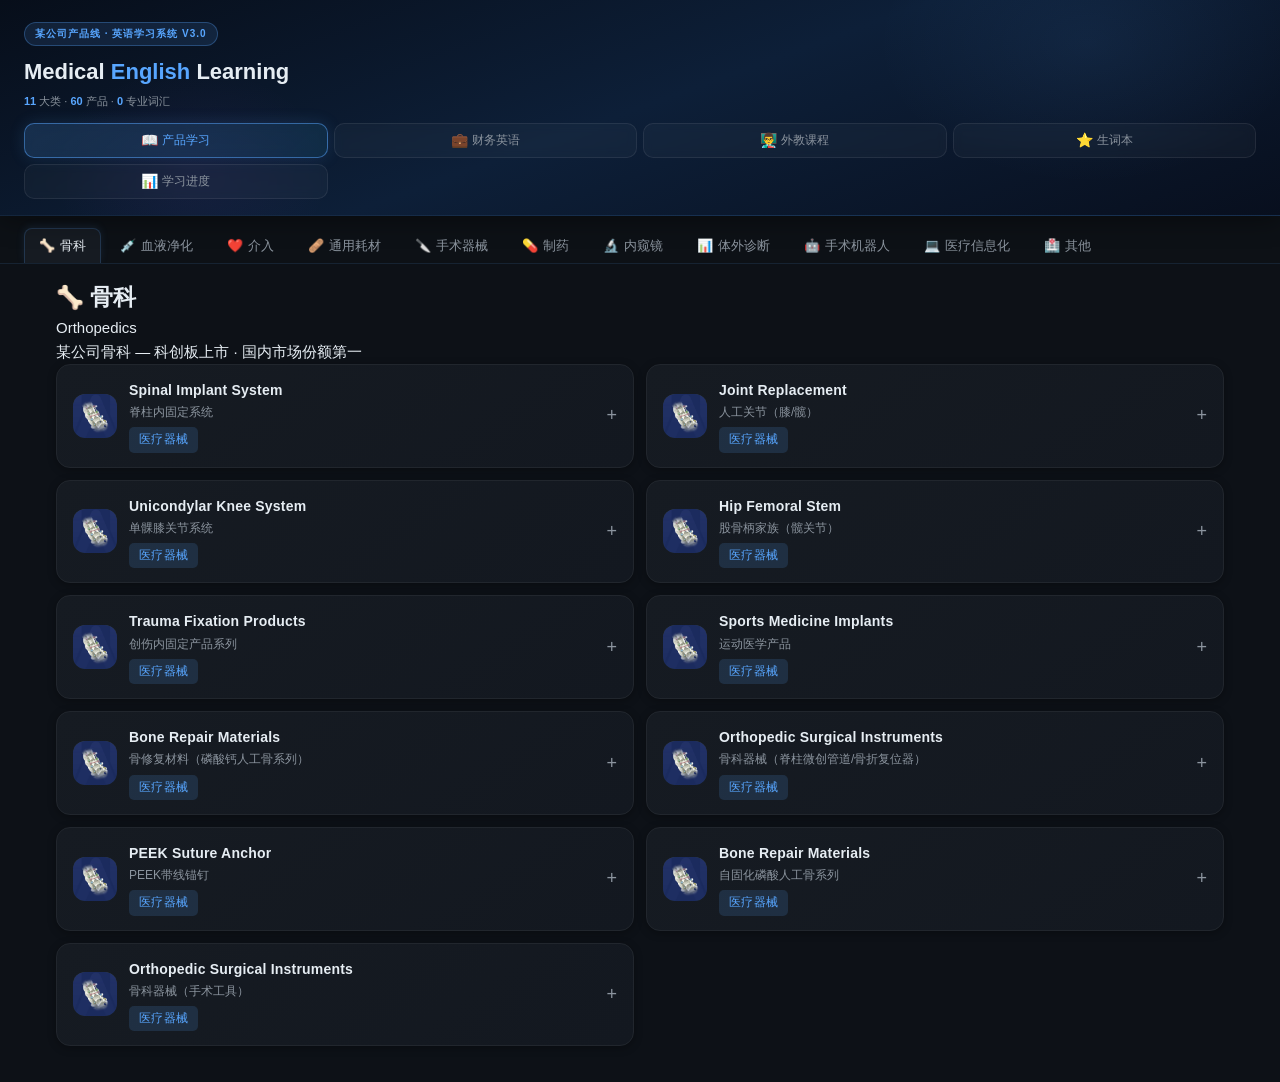
==== commit 248e74d7: "重构v4.0：财务英语独立模块+完整医疗器械数据 架构调整： - 财务英语提升为顶级模块（与产品学习、外教课程并列） - 新增财务英语按钮和导航  数据完善： - 医疗器械：11个分类，60个产品（从" ====
--- a/index.html
+++ b/index.html
@@ -40,6 +40,10 @@
             <span class="mode-icon">📖</span>
             <span>产品学习</span>
           </button>
+          <button class="mode-btn" data-mode="finance">
+            <span class="mode-icon">💼</span>
+            <span>财务英语</span>
+          </button>
           <button class="mode-btn" data-mode="tutor">
             <span class="mode-icon">👨‍🏫</span>
             <span>外教课程</span>
@@ -65,6 +69,10 @@
         <span>📖</span>
         <span>产品</span>
       </button>
+      <button class="bottom-nav-btn" data-mode="finance">
+        <span>💼</span>
+        <span>财务</span>
+      </button>
       <button class="bottom-nav-btn" data-mode="tutor">
         <span>👨‍🏫</span>
         <span>外教</span>
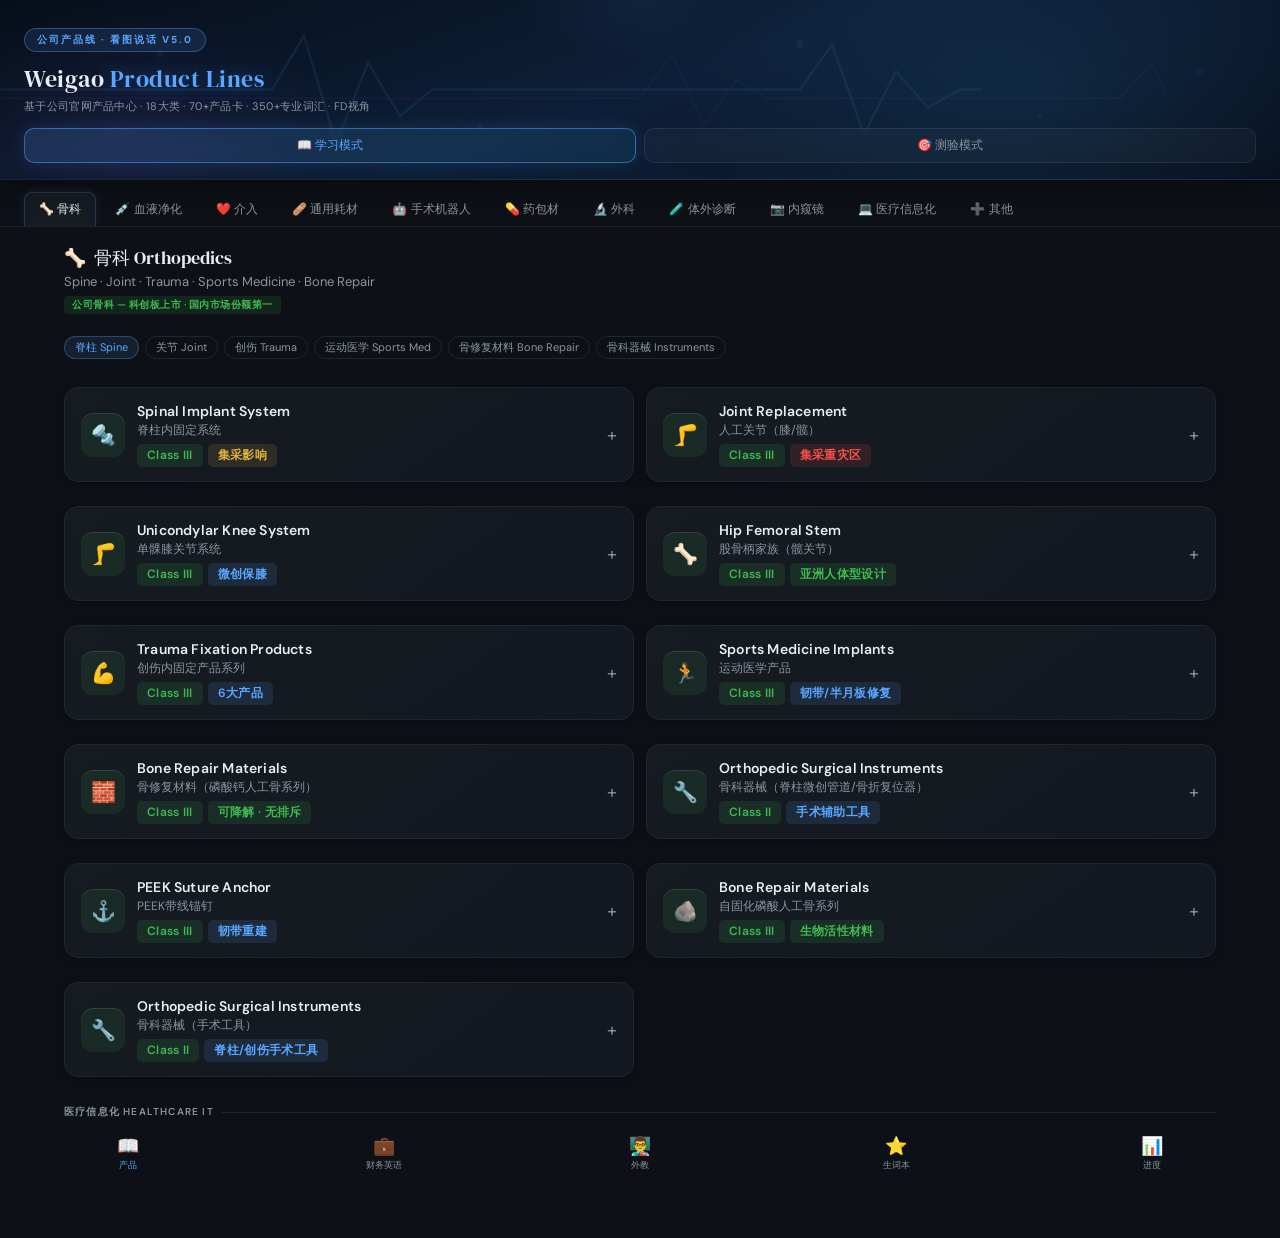
==== commit 239dd7b0: "Restore V2 product card architecture + add finance/vocab/progress panels" ====
--- a/index.html
+++ b/index.html
@@ -1,99 +1,3353 @@
 <!DOCTYPE html>
-<html lang="zh-CN">
+<html lang="en">
 <head>
-  <meta charset="UTF-8">
-  <meta name="viewport" content="width=device-width, initial-scale=1.0, maximum-scale=1.0, user-scalable=no">
-  <meta name="theme-color" content="#0d1117">
-  <meta name="description" content="某公司产品线英语学习系统 - 医疗器械行业专业英语">
-  <title>某公司产品线 · 英语学习系统 v3.0</title>
-
-  <link rel="manifest" href="manifest.json">
-  <link rel="icon" type="image/svg+xml" href="data:image/svg+xml,<svg xmlns='http://www.w3.org/2000/svg' viewBox='0 0 100 100'><text y='.9em' font-size='90'>🏥</text></svg>">
-
-  <meta name="apple-mobile-web-app-capable" content="yes">
-  <meta name="apple-mobile-web-app-status-bar-style" content="black-translucent">
-  <meta name="apple-mobile-web-app-title" content="某公司学习">
-
-  <link rel="stylesheet" href="css/main.css">
+<meta charset="UTF-8">
+<meta name="viewport" content="width=device-width, initial-scale=1.0">
+<title>公司产品线 · 看图说话 v2</title>
+<style>
+  @import url('https://fonts.googleapis.com/css2?family=DM+Serif+Display&family=DM+Sans:wght@300;400;500;600&display=swap');
+
+  :root {
+    --bg:      #0d1117;
+    --surface: #161b22;
+    --border:  #21262d;
+    --accent:  #58a6ff;
+    --gold:    #e3b341;
+    --green:   #3fb950;
+    --red:     #f85149;
+    --purple:  #bc8cff;
+    --teal:    #39d353;
+    --orange:  #f0883e;
+    --text:    #e6edf3;
+    --muted:   #8b949e;
+    --ipa:     #79c0ff;
+  }
+  * { box-sizing: border-box; margin: 0; padding: 0; }
+  body { background: var(--bg); color: var(--text); font-family: 'DM Sans', sans-serif; font-size: 15px; padding-bottom: 60px; }
+
+  /* Header */
+  .header {
+    background: linear-gradient(160deg,#070e1a 0%,#0d1f38 50%,#080f1e 100%);
+    border-bottom: 1px solid rgba(88,166,255,0.15);
+    padding: 28px 24px 16px;
+    position: sticky; top: 0; z-index: 100;
+    overflow: hidden;
+    box-shadow: 0 4px 24px rgba(0,0,0,0.4);
+  }
+  .header::before {
+    content: '';
+    position: absolute; top: 0; left: 0; right: 0; bottom: 0;
+    background:
+      radial-gradient(ellipse 500px 250px at 80% 50%, rgba(56,189,248,0.10) 0%, transparent 70%),
+      radial-gradient(ellipse 300px 200px at 10% 80%, rgba(168,85,247,0.08) 0%, transparent 70%),
+      radial-gradient(ellipse 200px 100px at 50% 0%, rgba(88,166,255,0.06) 0%, transparent 60%);
+    pointer-events: none;
+  }
+  .header-pulse {
+    position: absolute; top: 0; left: 0; width: 100%; height: 100%;
+    pointer-events: none; opacity: 0.15;
+  }
+  @keyframes pulse-line {
+    0% { stroke-dashoffset: 800; }
+    100% { stroke-dashoffset: 0; }
+  }
+  @keyframes float-dot {
+    0%, 100% { transform: translateY(0); opacity: 0.3; }
+    50% { transform: translateY(-6px); opacity: 0.8; }
+  }
+  .header-content { position: relative; z-index: 1; }
+  .header-badge { display: inline-block; background: rgba(88,166,255,0.12); border: 1px solid rgba(88,166,255,0.35); color: var(--accent); font-size: 10px; font-weight: 700; letter-spacing: 2px; text-transform: uppercase; padding: 4px 12px; border-radius: 20px; margin-bottom: 10px; backdrop-filter: blur(4px); }
+  .header h1 { font-family: 'DM Serif Display', serif; font-size: 24px; font-weight: 400; letter-spacing: 0.5px; }
+  .header h1 span { color: var(--accent); text-shadow: 0 0 20px rgba(88,166,255,0.4); }
+  .header-sub { font-size: 11px; color: var(--muted); margin-top: 4px; letter-spacing: 0.3px; }
+
+  /* Mode toggle */
+  .mode-bar { display: flex; gap: 8px; margin-top: 14px; }
+  .mode-btn { flex: 1; padding: 8px 0; border-radius: 10px; border: 1px solid rgba(255,255,255,0.08); background: rgba(255,255,255,0.03); color: var(--muted); font-size: 12px; font-weight: 500; cursor: pointer; transition: all 0.2s; backdrop-filter: blur(4px); }
+  .mode-btn:hover { border-color: rgba(88,166,255,0.3); color: var(--text); background: rgba(88,166,255,0.06); }
+  .mode-btn.active { background: linear-gradient(135deg, rgba(88,166,255,0.18), rgba(56,189,248,0.10)); border-color: rgba(88,166,255,0.5); color: var(--accent); box-shadow: 0 0 16px rgba(88,166,255,0.15); }
+
+  /* Nav tabs */
+  .nav-wrap { overflow-x: auto; -webkit-overflow-scrolling: touch; padding: 12px 24px 0; background: rgba(13,17,23,0.95); border-bottom: 1px solid rgba(88,166,255,0.12); display: flex; gap: 4px; white-space: nowrap; scrollbar-width: none; }
+  .nav-wrap::-webkit-scrollbar { display: none; }
+  .nav-tab { display: inline-flex; align-items: center; gap: 5px; padding: 8px 14px; border-radius: 8px 8px 0 0; border: 1px solid transparent; border-bottom: none; background: none; color: var(--muted); font-size: 12px; font-weight: 500; cursor: pointer; transition: all 0.18s; white-space: nowrap; }
+  .nav-tab:hover { color: var(--text); background: rgba(255,255,255,0.04); }
+  .nav-tab.active { background: var(--surface); color: var(--text); border-color: rgba(88,166,255,0.2); border-bottom-color: var(--surface); box-shadow: 0 -2px 8px rgba(88,166,255,0.1); }
+
+  /* Container */
+  .container { padding: 0 24px; max-width: 1200px; margin: 0 auto; }
+
+  /* Category panel */
+  .cat-panel { display: none; }
+  .cat-panel.active { display: block; }
+
+  /* Wide screen: 2-column product grid */
+  @media (min-width: 900px) {
+    .cat-panel.active { display: grid; grid-template-columns: 1fr 1fr; gap: 12px; align-items: start; }
+    .cat-header { grid-column: 1 / -1; }
+    .subcat-row { grid-column: 1 / -1; }
+    .sec-label { grid-column: 1 / -1; }
+    .empty-sub-hint { grid-column: 1 / -1; }
+    .prod-card { margin-bottom: 0; }
+    .nav-wrap { padding-left: 24px; padding-right: 24px; }
+  }
+
+  /* Category header */
+  .cat-header { padding: 18px 0 10px; }
+  .cat-title { font-family: 'DM Serif Display', serif; font-size: 18px; font-weight: 400; }
+  .cat-title span { margin-right: 8px; }
+  .cat-en { font-size: 13px; color: var(--muted); margin-top: 3px; }
+  .cat-badge { display: inline-block; font-size: 10px; padding: 2px 8px; border-radius: 4px; margin-top: 6px; font-weight: 600; letter-spacing: 0.5px; }
+
+  /* Subcategory chips */
+  .subcat-row { display: flex; flex-wrap: wrap; gap: 6px; margin-bottom: 16px; }
+  .subcat-chip { font-size: 11px; padding: 3px 10px; border-radius: 20px; border: 1px solid var(--border); color: var(--muted); background: none; cursor: pointer; transition: all 0.15s; }
+  .subcat-chip.active { background: rgba(88,166,255,0.1); border-color: rgba(88,166,255,0.3); color: var(--accent); }
+
+  /* Product card */
+  .prod-card { background: linear-gradient(145deg, #161b22, #131820); border: 1px solid var(--border); border-radius: 14px; overflow: hidden; margin-bottom: 12px; transition: all 0.2s ease; box-shadow: 0 2px 8px rgba(0,0,0,0.3); }
+  .prod-card:hover { border-color: rgba(88,166,255,0.25); box-shadow: 0 4px 20px rgba(0,0,0,0.4), 0 0 0 1px rgba(88,166,255,0.08); transform: translateY(-1px); }
+  .prod-card.open { border-color: rgba(88,166,255,0.35); box-shadow: 0 4px 24px rgba(88,166,255,0.12), 0 2px 8px rgba(0,0,0,0.4); }
+
+  .card-top { display: flex; align-items: center; gap: 12px; padding: 14px 16px; cursor: pointer; user-select: none; }
+  .card-top:hover { background: rgba(88,166,255,0.04); }
+  .prod-icon { width: 44px; height: 44px; border-radius: 12px; display: flex; align-items: center; justify-content: center; font-size: 20px; flex-shrink: 0; box-shadow: inset 0 1px 0 rgba(255,255,255,0.1); }
+  .card-info { flex: 1; }
+  .prod-name { font-weight: 600; font-size: 14px; letter-spacing: 0.2px; }
+  .prod-cn { font-size: 12px; color: var(--muted); margin-top: 2px; }
+  .prod-tags { display: flex; gap: 5px; margin-top: 5px; flex-wrap: wrap; }
+  .prod-tag { font-size: 12px; padding: 3px 10px; border-radius: 5px; font-weight: 600; letter-spacing: 0.3px; }
+  .toggle-icon { color: var(--muted); font-size: 18px; flex-shrink: 0; transition: transform 0.2s; }
+  .prod-card.open .toggle-icon { transform: rotate(45deg); color: var(--accent); }
+
+  .card-body { display: none; padding: 0 16px 16px; }
+  .card-body.open { display: grid; grid-template-columns: 480px 1fr; gap: 10px 36px; align-items: start; }
+  .card-body.open > *:nth-child(n+3) { grid-column: 1 / -1; }
+
+  /* Image */
+  .prod-img-box { width: 100%; height: 460px; background: rgba(0,0,0,0.3); border-radius: 8px; overflow: hidden; display: flex; align-items: center; justify-content: center; margin-bottom: 0; border: 1px solid var(--border); }
+  .prod-img-box.big { height: 280px; }
+  .prod-img-box img { width: 100%; height: 100%; object-fit: contain; padding: 0; }
+  .prod-img-box .no-img { color: var(--muted); font-size: 12px; text-align: center; padding: 20px; }
+
+  /* Visual hint */
+  .visual-hint { background: rgba(227,179,65,0.06); border: 1px solid rgba(227,179,65,0.2); border-radius: 8px; padding: 9px 12px; margin-bottom: 10px; font-size: 12px; color: rgba(227,179,65,0.9); line-height: 1.6; }
+  .visual-hint-label { font-size: 10px; font-weight: 700; letter-spacing: 1px; text-transform: uppercase; color: var(--gold); margin-bottom: 4px; }
+
+  /* Say this */
+  .say-box { background: rgba(88,166,255,0.06); border-left: 3px solid var(--accent); border-radius: 0 8px 8px 0; padding: 11px 12px 9px; margin-bottom: 9px; font-size: 14px; line-height: 1.9; }
+  .say-label { font-size: 10px; font-weight: 700; letter-spacing: 1.5px; color: var(--accent); text-transform: uppercase; margin-bottom: 7px; }
+  .w { display: inline; }
+  .wt { font-weight: 600; color: var(--text); border-bottom: 1px dashed rgba(88,166,255,0.35); }
+  .wi { display: inline-flex; align-items: center; gap: 3px; font-size: 11px; color: var(--ipa); margin-left: 2px; vertical-align: baseline; }
+  .spk { background: none; border: none; cursor: pointer; font-size: 11px; padding: 0 1px; opacity: 0.6; transition: opacity 0.15s; }
+  .spk:hover, .spk.playing { opacity: 1; }
+  .warn { display: inline-block; background: rgba(248,81,73,0.1); color: var(--red); font-size: 10px; padding: 1px 5px; border-radius: 3px; margin-left: 3px; }
+  .note { display: inline-block; background: rgba(63,185,80,0.1); color: var(--green); font-size: 10px; padding: 1px 5px; border-radius: 3px; margin-left: 3px; }
+  .cfo-note { display: inline-block; background: rgba(240,136,62,0.1); color: var(--orange); font-size: 10px; padding: 1px 5px; border-radius: 3px; margin-left: 3px; }
+
+  /* Read button */
+  .btn-read { display: flex; align-items: center; gap: 5px; background: rgba(88,166,255,0.08); border: 1px solid rgba(88,166,255,0.2); color: var(--accent); border-radius: 7px; padding: 7px 12px; font-size: 12px; font-weight: 500; cursor: pointer; width: 100%; justify-content: center; margin: 7px 0; transition: background 0.15s; }
+  .btn-read:hover { background: rgba(88,166,255,0.14); }
+
+  /* Translation */
+  .trans { background: rgba(255,255,255,0.03); border: 1px solid var(--border); border-radius: 7px; padding: 9px 11px; font-size: 12px; color: var(--muted); margin-bottom: 9px; line-height: 1.7; }
+  .trans strong { color: var(--gold); font-size: 10px; letter-spacing: 0.5px; }
+
+  /* Drill */
+  .drill { background: rgba(63,185,80,0.05); border: 1px solid rgba(63,185,80,0.2); border-radius: 9px; padding: 11px 13px; margin-top: 8px; }
+  .drill-label { font-size: 10px; font-weight: 700; letter-spacing: 1px; text-transform: uppercase; color: var(--green); margin-bottom: 8px; }
+  .drill-q { font-size: 13px; color: var(--text); padding-left: 10px; border-left: 2px solid var(--green); margin-bottom: 5px; }
+  .drill-a { font-size: 12px; color: var(--muted); padding-left: 10px; margin-bottom: 3px; cursor: pointer; }
+  .drill-a .hint { color: rgba(63,185,80,0.5); font-style: italic; }
+  .drill-a .reveal { display: none; color: var(--green); line-height: 1.6; }
+  .drill-a.shown .hint { display: none; }
+  .drill-a.shown .reveal { display: block; }
+
+  /* Quiz mode */
+  .quiz-mode .say-box,
+  .quiz-mode .trans,
+  .quiz-mode .btn-read { display: none; }
+  .quiz-mode .quiz-btn { display: flex !important; }
+  .quiz-btn { display: none; align-items: center; gap: 6px; background: rgba(188,140,255,0.08); border: 1px solid rgba(188,140,255,0.25); color: var(--purple); border-radius: 7px; padding: 7px 12px; font-size: 12px; font-weight: 500; cursor: pointer; width: 100%; justify-content: center; margin: 7px 0; }
+
+  /* CFO intel box */
+  .cfo-box { background: rgba(240,136,62,0.06); border: 1px solid rgba(240,136,62,0.2); border-radius: 8px; padding: 9px 12px; margin-bottom: 9px; font-size: 12px; color: rgba(240,136,62,0.9); line-height: 1.7; }
+  .cfo-box-label { font-size: 10px; font-weight: 700; letter-spacing: 1px; text-transform: uppercase; color: var(--orange); margin-bottom: 4px; }
+
+  /* Color schemes */
+  .ic-ortho { background: rgba(63,185,80,0.1); }
+  .ic-dialysis { background: rgba(88,166,255,0.1); }
+  .ic-cardio { background: rgba(248,81,73,0.1); }
+  .ic-consumable { background: rgba(227,179,65,0.1); }
+  .ic-surgical { background: rgba(188,140,255,0.1); }
+  .ic-pharma { background: rgba(57,211,83,0.1); }
+  .ic-ivd { background: rgba(240,136,62,0.1); }
+  .ic-info { background: rgba(88,166,255,0.08); }
+
+  .t-ortho { background: rgba(63,185,80,0.12); color: var(--green); }
+  .t-dialysis { background: rgba(88,166,255,0.12); color: var(--accent); }
+  .t-cardio { background: rgba(248,81,73,0.12); color: var(--red); }
+  .t-consumable { background: rgba(227,179,65,0.12); color: var(--gold); }
+  .t-surgical { background: rgba(188,140,255,0.12); color: var(--purple); }
+  .t-pharma { background: rgba(57,211,83,0.12); color: var(--teal); }
+  .t-ivd { background: rgba(240,136,62,0.12); color: var(--orange); }
+
+  /* Section label */
+  .sec-label { display: flex; align-items: center; gap: 8px; font-size: 10px; font-weight: 600; letter-spacing: 1.2px; text-transform: uppercase; color: var(--muted); margin: 18px 0 10px; }
+  .sec-label::after { content: ''; flex: 1; height: 1px; background: var(--border); }
+
+  .tts-src { display: none; }
+
+  .prod-overview { background: rgba(22,27,34,0.6); border: 1px solid var(--border); border-radius: 8px; padding: 10px 16px 10px 12px; margin-bottom: 0; margin-left: 32px; }
+  .prod-overview-title { font-size: 10px; font-weight: 700; letter-spacing: 1.2px; text-transform: uppercase; color: var(--accent); margin-bottom: 8px; padding-bottom: 4px; border-bottom: 1px solid rgba(88,166,255,0.15); }
+  .ov-grid { display: flex; flex-direction: column; gap: 5px; }
+  .ov-item { display: flex; align-items: flex-start; gap: 8px; padding: 5px 8px; border-radius: 6px; font-size: 12px; line-height: 1.5; border-left: 3px solid transparent; background: rgba(255,255,255,0.02); }
+  .ov-item.blue { border-left-color: var(--accent); }
+  .ov-item.green { border-left-color: var(--green); }
+  .ov-item.gold { border-left-color: var(--gold); background: rgba(227,179,65,0.04); }
+  .ov-item.purple { border-left-color: var(--purple); }
+  .ov-item.orange { border-left-color: var(--orange); }
+  .ov-num { font-size: 11px; font-weight: 700; flex-shrink: 0; width: 16px; text-align: center; }
+  .ov-item.blue .ov-num { color: var(--accent); }
+  .ov-item.green .ov-num { color: var(--green); }
+  .ov-item.gold .ov-num { color: var(--gold); }
+  .ov-item.purple .ov-num { color: var(--purple); }
+  .ov-item.orange .ov-num { color: var(--orange); }
+  .ov-label { font-size: 10px; font-weight: 700; letter-spacing: 0.5px; white-space: nowrap; min-width: 56px; flex-shrink: 0; }
+  .ov-item.blue .ov-label { color: var(--accent); }
+  .ov-item.green .ov-label { color: var(--green); }
+  .ov-item.gold .ov-label { color: var(--gold); }
+  .ov-item.purple .ov-label { color: var(--purple); }
+  .ov-item.orange .ov-label { color: var(--orange); }
+  .ov-value { color: var(--text); flex: 1; min-width: 0; word-break: break-word; }
+  .ov-en { display: block; font-size: 11px; color: var(--accent); margin-top: 2px; line-height: 1.4; }
+  .ov-en .wt { font-weight: 600; }
+  .ov-en .wi { font-size: 10px; color: var(--ipa); }
+  .ov-en .spk { background: none; border: none; color: var(--ipa); cursor: pointer; font-size: 10px; padding: 0 1px; }
+  .elevator { background: rgba(168,85,247,0.06); border: 1px solid rgba(168,85,247,0.2); border-radius: 8px; padding: 10px 13px; margin-bottom: 10px; }
+  .elevator-label { font-size: 10px; font-weight: 700; letter-spacing: 1px; text-transform: uppercase; color: var(--purple); margin-bottom: 5px; }
+  .elevator-text { font-size: 14px; line-height: 1.8; color: rgba(200,180,255,0.95); }
+  .drill-q { margin-bottom: 8px; }
+  .drill-a { margin-bottom: 10px; padding: 8px 10px; background: rgba(63,185,80,0.03); border-radius: 6px; }
+
+
+  .empty-sub-hint { text-align: center; padding: 40px 20px; color: var(--muted); font-size: 14px; display: none; }
+
+  .bnav-btn {
+    flex: 1; display: flex; flex-direction: column; align-items: center;
+    gap: 2px; padding: 6px 0; background: none; border: none;
+    color: var(--muted); font-size: 9px; cursor: pointer; transition: color 0.15s;
+  }
+  .bnav-btn span:first-child { font-size: 18px; }
+  .bnav-btn.active { color: var(--accent); }
+
+  /* ── 外教课程面板 ── */
+  #panel-tutor { display: none; padding: 16px; max-width: 680px; margin: 0 auto; }
+  #panel-tutor.active { display: block; }
+  .tutor-lesson-card {
+    background: var(--surface); border: 1px solid var(--border);
+    border-radius: 12px; padding: 14px; margin-bottom: 12px; cursor: pointer;
+  }
+  .tutor-lesson-card:hover { border-color: var(--accent); }
+  .tutor-meta { display: flex; gap: 12px; font-size: 12px; color: var(--muted); margin-bottom: 8px; }
+  .tutor-topics { display: flex; flex-wrap: wrap; gap: 6px; }
+  .tutor-topic { background: rgba(88,166,255,0.1); color: var(--accent); font-size: 11px; padding: 2px 8px; border-radius: 10px; }
+  .tutor-detail { display: none; margin-top: 12px; border-top: 1px solid var(--border); padding-top: 12px; }
+  .tutor-detail.open { display: block; }
+  .tutor-section { margin-bottom: 14px; }
+  .tutor-section-title { font-size: 10px; font-weight: 700; letter-spacing: 1px; text-transform: uppercase; color: var(--muted); margin-bottom: 8px; }
+  .error-item { background: rgba(248,81,73,0.06); border: 1px solid rgba(248,81,73,0.2); border-radius: 8px; padding: 9px 12px; margin-bottom: 7px; font-size: 13px; }
+  .error-wrong { color: var(--red); text-decoration: line-through; font-size: 12px; }
+  .error-right { color: var(--green); font-size: 12px; margin-top: 2px; }
+  .error-type { font-size: 10px; color: var(--muted); margin-top: 3px; }
+  .vocab-grid { display: grid; grid-template-columns: 1fr 1fr; gap: 7px; }
+  .vocab-item { background: rgba(255,255,255,0.03); border: 1px solid var(--border); border-radius: 8px; padding: 8px 10px; }
+  .vocab-en { font-size: 13px; font-weight: 500; }
+  .vocab-cn { font-size: 11px; color: var(--muted); margin-top: 2px; }
+  .vocab-cat { font-size: 10px; color: var(--accent); margin-top: 2px; }
+  .pronun-item { background: rgba(227,179,65,0.06); border: 1px solid rgba(227,179,65,0.2); border-radius: 8px; padding: 9px 12px; margin-bottom: 7px; }
+  .pronun-word { font-size: 14px; font-weight: 600; color: var(--gold); }
+  .pronun-ipa { font-size: 12px; color: var(--ipa); margin-top: 2px; }
+  .pronun-tip { font-size: 11px; color: var(--muted); margin-top: 3px; }
+
+  /* 主内容区留出底部导航空间 */
+  body { padding-bottom: 60px; }
+  #main { padding-bottom: 0; }
+</style>
 </head>
 <body>
 
-  <div id="loading-screen" class="loading-screen">
-    <div class="loading-spinner"></div>
-    <p>加载中...</p>
-  </div>
-
-  <div id="app" style="display:none">
-    <header class="header">
-      <div class="header-bg"></div>
-      <div class="header-content">
-        <div class="header-badge">某公司产品线 · 英语学习系统 v3.0</div>
-        <h1>Medical <span>English</span> Learning</h1>
-        <div class="header-stats">
-          <span id="stats-categories">-</span> 大类 ·
-          <span id="stats-products">-</span> 产品 ·
-          <span id="stats-terms">-</span> 专业词汇
+<div class="header">
+  <svg class="header-pulse" viewBox="0 0 800 100" preserveAspectRatio="none">
+    <path d="M0,50 Q50,50 100,50 T170,50 L190,20 L210,80 L230,35 L250,65 L270,50 Q320,50 400,50 T500,50 L520,25 L540,75 L560,40 L580,60 L600,50 Q650,50 800,50" fill="none" stroke="rgba(56,189,248,0.6)" stroke-width="1.5" stroke-dasharray="800" style="animation: pulse-line 4s linear infinite;"/>
+    <path d="M0,55 Q80,55 160,55 T300,55 Q350,55 400,55 L420,30 L440,70 L460,45 L480,55 Q530,55 600,55 T700,55 L720,35 L740,75 L760,55 Q780,55 800,55" fill="none" stroke="rgba(168,85,247,0.4)" stroke-width="1" stroke-dasharray="800" style="animation: pulse-line 5s linear infinite; animation-delay: 1s;"/>
+    <circle cx="100" cy="30" r="2" fill="rgba(56,189,248,0.5)" style="animation: float-dot 3s ease-in-out infinite;"/>
+    <circle cx="300" cy="70" r="1.5" fill="rgba(168,85,247,0.5)" style="animation: float-dot 4s ease-in-out infinite; animation-delay: 0.5s;"/>
+    <circle cx="500" cy="25" r="2.5" fill="rgba(56,189,248,0.4)" style="animation: float-dot 3.5s ease-in-out infinite; animation-delay: 1s;"/>
+    <circle cx="650" cy="65" r="1.8" fill="rgba(168,85,247,0.4)" style="animation: float-dot 2.8s ease-in-out infinite; animation-delay: 1.5s;"/>
+    <circle cx="750" cy="40" r="2" fill="rgba(56,189,248,0.3)" style="animation: float-dot 3.2s ease-in-out infinite; animation-delay: 2s;"/>
+  </svg>
+  <div class="header-content">
+    <div class="header-badge">公司产品线 · 看图说话 v5.0</div>
+    <h1>Weigao <span>Product Lines</span></h1>
+    <div class="header-sub">基于公司官网产品中心 · 18大类 · 70+产品卡 · 350+专业词汇 · FD视角</div>
+    <div class="mode-bar">
+      <button class="mode-btn active" onclick="setMode('study',this)">📖 学习模式</button>
+      <button class="mode-btn" onclick="setMode('quiz',this)">🎯 测验模式</button>
+    </div>
+  </div>
+</div>
+
+<!-- Nav tabs -->
+<div class="nav-wrap" id="nav">
+  <button class="nav-tab active" onclick="showCat('ortho',this)">🦴 骨科</button>
+  <button class="nav-tab" onclick="showCat('dialysis',this)">💉 血液净化</button>
+  <button class="nav-tab" onclick="showCat('cardio',this)">❤️ 介入</button>
+  <button class="nav-tab" onclick="showCat('consumable',this)">🩹 通用耗材</button>
+  <button class="nav-tab" onclick="showCat('robot',this)">🤖 手术机器人</button>
+  <button class="nav-tab" onclick="showCat('pharma',this)">💊 药包材</button>
+  <button class="nav-tab" onclick="showCat('surgical',this)">🔬 外科</button>
+  <button class="nav-tab" onclick="showCat('ivd',this)">🧪 体外诊断</button>
+  <button class="nav-tab" onclick="showCat('endo',this)">📷 内窥镜</button>
+  <button class="nav-tab" onclick="showCat('healthit',this)">💻 医疗信息化</button>
+  <button class="nav-tab" onclick="showCat('other',this)">➕ 其他</button>
+</div>
+
+<div class="container" id="main">
+
+<!-- ═══════════════ 骨科 ═══════════════ -->
+<div class="cat-panel active" id="cat-ortho">
+  <div class="cat-header">
+    <div class="cat-title"><span>🦴</span>骨科 Orthopedics</div>
+    <div class="cat-en">Spine · Joint · Trauma · Sports Medicine · Bone Repair</div>
+    <span class="cat-badge t-ortho">公司骨科 — 科创板上市 · 国内市场份额第一</span>
+  </div>
+  <div class="subcat-row">    <span class="subcat-chip active" data-sub="spine" onclick="showSub(this)">脊柱 Spine</span>
+    <span class="subcat-chip" data-sub="joint" onclick="showSub(this)">关节 Joint</span>
+    <span class="subcat-chip" data-sub="trauma" onclick="showSub(this)">创伤 Trauma</span>
+    <span class="subcat-chip" data-sub="sports" onclick="showSub(this)">运动医学 Sports Med</span>
+    <span class="subcat-chip" data-sub="bonerepair" onclick="showSub(this)">骨修复材料 Bone Repair</span>
+    <span class="subcat-chip" data-sub="instruments" onclick="showSub(this)">骨科器械 Instruments</span>
+  </div>
+
+  <!-- Spinal implant -->
+  <div class="prod-card" id="p1" data-sub="spine" data-cat="ortho">
+    <div class="card-top" onclick="tog('p1')">
+      <div class="prod-icon ic-ortho">🔩</div>
+      <div class="card-info">
+        <div class="prod-name">Spinal Implant System</div>
+        <div class="prod-cn">脊柱内固定系统</div>
+        <div class="prod-tags"><span class="prod-tag t-ortho">Class III</span><span class="prod-tag t-consumable">集采影响</span></div>
+      </div>
+      <span class="toggle-icon">+</span>
+    </div>
+    <div class="card-body" id="b-p1">
+      <div class="prod-img-box"><img src="images/img1.png" onerror="this.parentElement.innerHTML='&lt;div class=no-img&gt;图片加载失败&lt;/div&gt;'"></div>
+      <div class="prod-overview"><div class="prod-overview-title">📋 产品速览 Product Quick Facts</div><div class="ov-grid">
+        <div class="ov-item blue"><span class="ov-num">①</span><span class="ov-label">类别</span><span class="ov-value">脊柱内固定 · III类器械<span class="ov-en"><span class="wt">Spinal fixation</span> <span class="wi">/ˈspaɪnəl fɪkˈseɪʃən/ <button class="spk" onclick="aud('spinal fixation · Class III',this)">🔊</button></span></span></span></div>
+        <div class="ov-item blue"><span class="ov-num">②</span><span class="ov-label">材料</span><span class="ov-value">钛合金螺钉 + 连接杆<span class="ov-en"><span class="wt">Titanium alloy</span> <span class="wi">/taɪˈteɪniəm ˈælɔɪ/ <button class="spk" onclick="aud('titanium alloy screws + rods',this)">🔊</button></span></span></span></div>
+        <div class="ov-item green"><span class="ov-num">③</span><span class="ov-label">功能</span><span class="ov-value">固定脊柱，治疗骨折/退行性病变<span class="ov-en"><span class="wt">Stabilizes the spine</span> <span class="wi">/ˈsteɪbɪlaɪzɪz/ <button class="spk" onclick="aud('stabilizes after fracture or degeneration',this)">🔊</button></span></span></span></div>
+        <div class="ov-item blue"><span class="ov-num">④</span><span class="ov-label">患者</span><span class="ov-value">脊柱骨折/腰椎间盘突出/脊柱侧弯<span class="ov-en"><span class="wt">Spinal fracture</span> <span class="wi">/ˈspaɪnəl ˈfræktʃər/ <button class="spk" onclick="aud('spinal fracture / disc herniation / scoliosis',this)">🔊</button></span></span></span></div>
+        <div class="ov-item gold"><span class="ov-num">⑤</span><span class="ov-label">市场</span><span class="ov-value">中国脊柱手术年超100万台<span class="ov-en">1M+ spinal surgeries <span class="w"><span class="wt">pe</span><span class="wi">/piː iː/ <button class="spk" onclick="aud('PE',this)">🔊</button></span></span>r year in China</span></span></div>
+        <div class="ov-item gold"><span class="ov-num">⑥</span><span class="ov-label">地位</span><span class="ov-value">公司骨科——国内市场份额第一，科创板上市<span class="ov-en">Domestic #1 in ortho<span class="w"><span class="wt">pe</span><span class="wi">/piː iː/ <button class="spk" onclick="aud('PE',this)">🔊</button></span></span>dics; <span class="w"><span class="wt">STAR Market</span><span class="wi">/stɑːr ˈmɑːrkɪt/ <button class="spk" onclick="aud('STAR Market',this)">🔊</button></span></span> listed</span></span></div>
+        <div class="ov-item purple"><span class="ov-num">⑦</span><span class="ov-label">频率</span><span class="ov-value">终身植入，每台手术4-16个螺钉<span class="ov-en"><span class="wt">Permanent implant</span> <span class="wi">/ˈpɜːrmənənt ˈɪmplænt/ <button class="spk" onclick="aud('permanent implant, 4-16 screws per case',this)">🔊</button></span></span></span></div>
+        <div class="ov-item orange"><span class="ov-num">⑧</span><span class="ov-label">政策</span><span class="ov-value">脊柱集采已落地，降幅较关节温和<span class="ov-en">Spinal VBP implemented; price cuts milder than joints</span></span></div>
+      </div></div>
+      <div class="elevator"><div class="elevator-label">🚀 30秒电梯演讲</div><div class="elevator-text" id="elev-p1">"This is a <span class="w"><span class="wt">spinal implant</span><span class="wi">/ˈspaɪnəl ˈɪmplænt/ <button class="spk" onclick="aud('spinal implant',this)">🔊</button></span></span> — metal screws and rods that hold the <span class="w"><span class="wt">spine</span><span class="wi">/spaɪn/ <button class="spk" onclick="aud('spine',this)">🔊</button></span></span> in place after a back injury. Think of it like an internal brace. The company is number one in China for this kind of product."</div>
+      <button class="btn-read" onclick="readIt('elev-p1',this)">🔊 听完整朗读</button>
+      </div>
+      <div class="say-label">📢 SAY THIS:</div>
+      <div class="say-box" id="s-p1">"This is a <span class="w"><span class="wt">spinal implant</span><span class="wi">/ˈspaɪnəl ˈɪmplænt/ <button class="spk" onclick="aud('spinal implant',this)">🔊</button></span></span> system — metal <span class="w"><span class="wt">screws and rods</span><span class="wi">/skruːz ænd rɑːdz/ <button class="spk" onclick="aud('screws and rods',this)">🔊</button></span></span> used to stabilize the <span class="w"><span class="wt">spine</span><span class="wi">/spaɪn/ <button class="spk" onclick="aud('spine',this)">🔊</button></span></span> after <span class="w"><span class="wt">fractures</span><span class="wi">/ˈfræktʃərz/ <button class="spk" onclick="aud('fractures',this)">🔊</button></span></span> or <span class="w"><span class="wt">worn-out spinal discs</span><span class="wi">/dɪˈdʒenərətɪv dɪsk dɪˈziːz/ <button class="spk" onclick="aud('degenerative disc disease',this)">🔊</button></span></span>. Weigao Orthopedics is the <span class="w"><span class="wt">market leader</span><span class="wi">/ˈmɑːrkɪt ˈliːdər/ <button class="spk" onclick="aud('market leader',this)">🔊</button></span></span> in China for <span class="w"><span class="wt">orthopedic implants</span><span class="wi">/ˌɔːrθəˈpiːdɪk ˈɪmplænts/ <button class="spk" onclick="aud('orthopedic implants',this)">🔊</button></span></span>." <span class="note">★ 国内第一</span></div>
+      <button class="btn-read" onclick="readIt('s-p1',this)">🔊 听完整朗读</button>
+      <button class="quiz-btn" onclick="showAnswer('p1')">👁 查看说法</button>
+      <div class="trans"><strong>中文：</strong>这是脊柱内固定系统——金属螺钉和连接杆，用于骨折或椎间盘退行性病变后固定脊柱。公司骨科是中国骨科植入物领域市场份额第一。</div>
+      <div class="cfo-box"><div class="cfo-box-label">💼 Finance Director视角</div><div class="ov-en" id="cfo-1" style="font-size:13px;line-height:1.8;margin-bottom:6px">The orthopedic unit was listed on China's STAR Market in 2021. Joint procurement cut prices 50-80%, but we compensate with higher volume. Need to closely monitor gross margin changes. Spinal products are less affected.</div><button class="btn-read" style="margin-bottom:8px" onclick="readIt('cfo-1',this)">🔊 听完整朗读</button><div style="color:var(--muted);font-size:12px">公司骨科2021年科创板上市。骨科关节集采价格降幅50-80%，但以量补价，需密切监控毛利率变化。脊柱产品受集采影响相对较小。</div></div>
+      <div class="drill"><div class="drill-label">🎯 Maxim会问</div>
+        <div class="drill-q">"Why did you say Weigao is number one in orthopedics?"</div>
+        <div class="drill-a" onclick="this.classList.toggle('shown')"><span class="hint">👆 点击看参考答案</span><span class="reveal" id="drill-a-1">"Weigao Orthopedics is listed on China's STAR Market and holds the largest market share in orthopedic implants in China — including spinal systems, joint replacements, and trauma devices. They have been the domestic leader for many years."</span><button class="btn-read" style="margin-top:6px" onclick="readIt('drill-a-1',this)">🔊 听朗读</button></div>
+      </div>
+    </div>
+  </div>
+
+  <!-- Knee joint -->
+  <div class="prod-card" id="p2" data-sub="joint" data-cat="ortho">
+    <div class="card-top" onclick="tog('p2')">
+      <div class="prod-icon ic-ortho">🦵</div>
+      <div class="card-info">
+        <div class="prod-name">Joint Replacement</div>
+        <div class="prod-cn">人工关节（膝/髋）</div>
+        <div class="prod-tags"><span class="prod-tag t-ortho">Class III</span><span class="prod-tag t-cardio">集采重灾区</span></div>
+      </div>
+      <span class="toggle-icon">+</span>
+    </div>
+    <div class="card-body" id="b-p2">
+      <div class="prod-img-box"><img src="images/img2.png" onerror="this.parentElement.innerHTML='&lt;div class=no-img>图片加载失败&lt;/div&gt;'"></div>
+      <div class="prod-overview"><div class="prod-overview-title">📋 产品速览 Product Quick Facts</div><div class="ov-grid">
+        <div class="ov-item blue"><span class="ov-num">①</span><span class="ov-label">类别</span><span class="ov-value">关节置换 · III类器械<span class="ov-en"><span class="wt">Joint replacement</span> <span class="wi">/dʒɔɪnt rɪˈpleɪsmənt/ <button class="spk" onclick="aud('joint replacement · Class III',this)">🔊</button></span></span></span></div>
+        <div class="ov-item blue"><span class="ov-num">②</span><span class="ov-label">材料</span><span class="ov-value">钴铬合金/钛合金 + 超高分子聚乙烯垫片<span class="ov-en"><span class="wt">Cobalt-chrome / titanium + UHMWPE liner</span> <span class="wi">/ˌjuː eɪtʃ em dʌbəljuː piː iː/ <button class="spk" onclick="aud('UHMWPE',this)">🔊</button></span></span></span></div>
+        <div class="ov-item green"><span class="ov-num">③</span><span class="ov-label">功能</span><span class="ov-value">替换磨损的膝关节/髋关节<span class="ov-en"><span class="wt">Replaces worn-out knee or hip</span> <span class="wi">/hɪp/ <button class="spk" onclick="aud('hip joints',this)">🔊</button></span></span></span></div>
+        <div class="ov-item blue"><span class="ov-num">④</span><span class="ov-label">患者</span><span class="ov-value">骨关节炎中老年患者<span class="ov-en"><span class="wt">Elderly patients with osteoarthritis</span> <span class="wi">/ˌɑːstioʊɑːrˈθraɪtɪs/ <button class="spk" onclick="aud('osteoarthritis',this)">🔊</button></span></span></span></div>
+        <div class="ov-item gold"><span class="ov-num">⑤</span><span class="ov-label">市场</span><span class="ov-value">中国年关节手术超100万例<span class="ov-en">1M+ <span class="w"><span class="wt">joint replacement</span><span class="wi">/dʒɔɪnt rɪˈpleɪsmənt/ <button class="spk" onclick="aud('joint replacement',this)">🔊</button></span></span> surgeries <span class="w"><span class="wt">pe</span><span class="wi">/piː iː/ <button class="spk" onclick="aud('PE',this)">🔊</button></span></span>r year in China</span></span></div>
+        <div class="ov-item gold"><span class="ov-num">⑥</span><span class="ov-label">地位</span><span class="ov-value">国内份额第一，自研超高分子聚乙烯<span class="ov-en">Domestic #1; self-develo<span class="w"><span class="wt">pe</span><span class="wi">/piː iː/ <button class="spk" onclick="aud('PE',this)">🔊</button></span></span>d <span class="w"><span class="wt">UHMWPE</span><span class="wi">/juː eɪtʃ em dʌbəljuː piː iː/ <button class="spk" onclick="aud('UHMWPE',this)">🔊</button></span></span> material</span></span></div>
+        <div class="ov-item purple"><span class="ov-num">⑦</span><span class="ov-label">频率</span><span class="ov-value">终身植入（寿命15-20年）<span class="ov-en"><span class="wt">Permanent implant, 15-20 year lifespan</span> <span class="wi">/ˈlaɪfspæn/ <button class="spk" onclick="aud('lifespan',this)">🔊</button></span></span></span></div>
+        <div class="ov-item orange"><span class="ov-num">⑧</span><span class="ov-label">政策</span><span class="ov-value">集采重灾区：降幅50-80%<span class="ov-en"><span class="wt">VBP hit hard: 50-80% price cut</span> <span class="wi">/praɪs kʌt/ <button class="spk" onclick="aud('price cut',this)">🔊</button></span></span></span></div>
+      </div></div>
+      <div class="elevator"><div class="elevator-label">🚀 30秒电梯演讲</div><div class="elevator-text" id="elev-p2">"This is an artificial joint — it replaces a worn-out knee or hip. When the natural joint is too damaged, a surgeon puts this in instead. The company is China's biggest maker. Government bulk buying cut prices 50 to 80 percent, so now they sell a lot more to make up for it."</div>
+      <button class="btn-read" onclick="readIt('elev-p2',this)">🔊 听完整朗读</button>
+      </div>
+      <div class="say-label">📢 SAY THIS:</div>
+      <div class="say-box" id="s-p2">"This is a <span class="w"><span class="wt">joint replacement</span><span class="wi">/dʒɔɪnt rɪˈpleɪsmənt/ <button class="spk" onclick="aud('joint replacement',this)">🔊</button></span></span> implant — used when a patient's <span class="w"><span class="wt">cartilage</span><span class="wi">/ˈkɑːrtɪlɪdʒ/ <button class="spk" onclick="aud('cartilage',this)">🔊</button></span></span> is completely worn out from <span class="w"><span class="wt">osteoarthritis</span><span class="wi">/ˌɑːstioʊɑːrˈθraɪtɪs/ <button class="spk" onclick="aud('osteoarthritis',this)">🔊</button></span></span>. Weigao makes both <span class="w"><span class="wt">knee</span><span class="wi">/niː/ <button class="spk" onclick="aud('knee',this)">🔊</button></span></span> and <span class="w"><span class="wt">hip replacements</span><span class="wi">/hɪp rɪˈpleɪsmənts/ <button class="spk" onclick="aud('hip replacements',this)">🔊</button></span></span>. This product is heavily affected by China's <span class="w"><span class="wt">volume-based procurement</span><span class="wi">/ˈvɑːljuːm beɪst prəˈkjʊərmənt/ <button class="spk" onclick="aud('volume-based procurement',this)">🔊</button></span></span> — prices dropped 50 to 80 percent." <span class="warn">⚠️ 集采重灾区</span></div>
+      <button class="btn-read" onclick="readIt('s-p2',this)">🔊 听完整朗读</button>
+      <button class="quiz-btn" onclick="showAnswer('p2')">👁 查看说法</button>
+      <div class="trans"><strong>中文：</strong>这是人工关节植入物，用于骨关节炎导致软骨完全磨损的患者。公司生产膝关节和髋关节。此产品受集采影响最大，价格降幅50-80%。</div>
+      <div class="cfo-box"><div class="cfo-box-label">💼 Finance Director视角</div><div class="ov-en" id="cfo-2" style="font-size:13px;line-height:1.8;margin-bottom:6px">Joint procurement is the biggest financial pressure on our orthopedics business. Strategy: cut costs, increase volume, and develop premium new products not yet in procurement. Domestic production of UHMWPE raw material is the key breakthrough.</div><button class="btn-read" style="margin-bottom:8px" onclick="readIt('cfo-2',this)">🔊 听完整朗读</button><div style="color:var(--muted);font-size:12px">关节集采是公司骨科最大财务压力来源。应对策略：降本增效+提高销量+研发高端新品规避集采。超高分子聚乙烯原材料国产化是关键突破点。</div></div>
+      <div class="drill"><div class="drill-label">🎯 Maxim会问</div>
+        <div class="drill-q">"You mentioned the price dropped 50 to 80 percent. How does Weigao survive that?"</div>
+        <div class="drill-a" onclick="this.classList.toggle('shown')"><span class="hint">👆 点击看参考答案</span><span class="reveal" id="drill-a-2">"The strategy is to compensate with volume — sell much more at a lower price. Weigao also focuses on cost reduction through supply chain optimization and developing new premium products that are not yet included in the procurement list. As Finance Director, I need to monitor the gross margin very closely."</span><button class="btn-read" style="margin-top:6px" onclick="readIt('drill-a-2',this)">🔊 听朗读</button></div>
+      </div>
+    </div>
+  </div>
+
+
+  <!-- Unicondylar knee -->
+  <div class="prod-card" id="op1" data-sub="joint" data-cat="ortho">
+    <div class="card-top" onclick="tog('op1')">
+      <div class="prod-icon ic-ortho">🦵</div>
+      <div class="card-info">
+        <div class="prod-name">Unicondylar Knee System</div>
+        <div class="prod-cn">单髁膝关节系统</div>
+        <div class="prod-tags"><span class="prod-tag t-ortho">Class III</span><span class="prod-tag t-dialysis">微创保膝</span></div>
+      </div>
+      <span class="toggle-icon">+</span>
+    </div>
+    <div class="card-body" id="b-op1">
+      <div class="prod-img-box"><img src="images/img3.png" onerror="this.parentElement.innerHTML='<div class=no-img>图片加载失败</div>'" style="max-height:200px"></div>
+      <div class="prod-overview"><div class="prod-overview-title">📋 产品速览 Product Quick Facts</div><div class="ov-grid">
+        <div class="ov-item blue"><span class="ov-num">①</span><span class="ov-label">类别</span><span class="ov-value">关节置换（单髁）· III类<span class="ov-en"><span class="wt">Unicondylar knee</span> <span class="wi">/ˌjuːnɪˈkɑːndɪlər/ <button class="spk" onclick="aud('unicondylar knee · Class III',this)">🔊</button></span></span></span></div>
+        <div class="ov-item blue"><span class="ov-num">②</span><span class="ov-label">材料</span><span class="ov-value">钴铬合金 + 维生素E氧化聚乙烯垫片<span class="ov-en"><span class="w"><span class="wt">Cobalt-chrome</span><span class="wi">/ˈkoʊbɑːlt kroʊm/ <button class="spk" onclick="aud('cobalt-chrome',this)">🔊</button></span></span> + <span class="w"><span class="wt">vitamin E</span><span class="wi">/ˈvaɪtəmɪn iː/ <button class="spk" onclick="aud('vitamin E',this)">🔊</button></span></span> <span class="w"><span class="wt">UHMWPE</span><span class="wi">/juː eɪtʃ em dʌbəljuː piː iː/ <button class="spk" onclick="aud('UHMWPE',this)">🔊</button></span></span> liner</span></span></div>
+        <div class="ov-item green"><span class="ov-num">③</span><span class="ov-label">功能</span><span class="ov-value">只替换膝关节一侧，保留健康软骨<span class="ov-en"><span class="wt">Replaces one side of knee; preserves</span> <span class="wi">/prɪˈzɜːrvz/ <button class="spk" onclick="aud('preserves healthy cartilage',this)">🔊</button></span></span></span></div>
+        <div class="ov-item blue"><span class="ov-num">④</span><span class="ov-label">患者</span><span class="ov-value">单侧膝关节磨损的中老年患者<span class="ov-en">Patients with single-compartment knee wear</span></span></div>
+        <div class="ov-item gold"><span class="ov-num">⑤</span><span class="ov-label">市场</span><span class="ov-value">微创保膝趋势推动单髁增长<span class="ov-en"><span class="w"><span class="wt">Minimally invasive</span><span class="wi">/ˈmɪnɪməli ɪnˈveɪsɪv/ <button class="spk" onclick="aud('minimally invasive',this)">🔊</button></span></span> trend driving growth</span></span></div>
+        <div class="ov-item gold"><span class="ov-num">⑥</span><span class="ov-label">地位</span><span class="ov-value">公司自研超高分子聚乙烯材料<span class="ov-en">Self-develo<span class="w"><span class="wt">pe</span><span class="wi">/piː iː/ <button class="spk" onclick="aud('PE',this)">🔊</button></span></span>d <span class="w"><span class="wt">UHMWPE</span><span class="wi">/juː eɪtʃ em dʌbəljuː piː iː/ <button class="spk" onclick="aud('UHMWPE',this)">🔊</button></span></span> material</span></span></div>
+        <div class="ov-item purple"><span class="ov-num">⑦</span><span class="ov-label">频率</span><span class="ov-value">终身植入<span class="ov-en"><span class="w"><span class="wt">Permanent implant</span><span class="wi">/ˈpɜːrmənənt ˈɪmplænt/ <button class="spk" onclick="aud('permanent implant',this)">🔊</button></span></span></span></span></div>
+        <div class="ov-item orange"><span class="ov-num">⑧</span><span class="ov-label">政策</span><span class="ov-value">集采覆盖，但单髁降幅较全膝温和<span class="ov-en">VBP covered; price cut milder than total knee</span></span></div>
+      </div></div>
+      <div class="elevator"><div class="elevator-label">🚀 30秒电梯演讲</div><div class="elevator-text" id="elev-op1">"This is a partial knee replacement — it only fixes one side of the knee, not the whole thing. That means less cutting, faster healing, and a more natural feeling. The company uses a special long-lasting plastic they developed themselves."</div>
+      <button class="btn-read" onclick="readIt('elev-op1',this)">🔊 听完整朗读</button>
+      </div>
+      <div class="say-label">📢 SAY THIS:</div>
+      <div class="say-box" id="s-op1">"This is a <span class="w"><span class="wt">unicondylar knee system</span><span class="wi">/ˌjuːnɪˈkɑːndɪlər niː ˈsɪstəm/ <button class="spk" onclick="aud('unicondylar knee system',this)">🔊</button></span></span> — also called a <span class="w"><span class="wt">partial knee replacement</span><span class="wi">/ˈpɑːrʃəl niː rɪˈpleɪsmənt/ <button class="spk" onclick="aud('partial knee replacement',this)">🔊</button></span></span>. Unlike a total knee replacement, it only resurfaces one side of the knee — <span class="w"><span class="wt">preserving</span><span class="wi">/prɪˈzɜːrvɪŋ/ <button class="spk" onclick="aud('preserving',this)">🔊</button></span></span> the healthy cartilage on the other side. It results in a more natural feeling knee and <span class="w"><span class="wt">faster recovery</span><span class="wi">/ˈfæstər rɪˈkʌvəri/ <button class="spk" onclick="aud('faster recovery',this)">🔊</button></span></span>. Weigao uses <span class="w"><span class="wt">vitamin E oxidized polyethylene</span><span class="wi">/ˈvaɪtəmɪn iː ˈɑːksɪdaɪzd ˌpɑːliˈeθɪliːn/ <button class="spk" onclick="aud('vitamin E oxidized polyethylene',this)">🔊</button></span></span> to extend the product's lifespan." <span class="note">★ 公司超高分子聚乙烯自研</span></div>
+      <button class="btn-read" onclick="readIt('s-op1',this)">🔊 听完整朗读</button>
+      <button class="quiz-btn" onclick="showAnswer('op1')">👁 查看说法</button>
+      <div class="trans"><strong>中文：</strong>这是单髁膝关节系统，也叫部分膝关节置换。只替换膝关节一侧软骨，保留健康的另一侧，感觉更自然、恢复更快。公司采用维生素E氧化超高分子聚乙烯延长使用寿命——这正是公司（上海）研究院正在突破的核心技术。</div>
+    </div>
+  </div>
+
+  <!-- Femoral stem -->
+  <div class="prod-card" id="op2" data-sub="joint" data-cat="ortho">
+    <div class="card-top" onclick="tog('op2')">
+      <div class="prod-icon ic-ortho">🦴</div>
+      <div class="card-info">
+        <div class="prod-name">Hip Femoral Stem</div>
+        <div class="prod-cn">股骨柄家族（髋关节）</div>
+        <div class="prod-tags"><span class="prod-tag t-ortho">Class III</span><span class="prod-tag t-ortho">亚洲人体型设计</span></div>
+      </div>
+      <span class="toggle-icon">+</span>
+    </div>
+    <div class="card-body" id="b-op2">
+      <div class="prod-img-box"><img src="images/img4.png" onerror="this.parentElement.innerHTML='<div class=no-img>图片加载失败</div>'" style="max-height:220px"></div>
+      <div class="prod-overview"><div class="prod-overview-title">📋 产品速览 Product Quick Facts</div><div class="ov-grid">
+        <div class="ov-item blue"><span class="ov-num">①</span><span class="ov-label">类别</span><span class="ov-value">髋关节置换 · III类<span class="ov-en"><span class="wt">Hip replacement</span> <span class="wi">/hɪp rɪˈpleɪsmənt/ <button class="spk" onclick="aud('hip replacement · Class III',this)">🔊</button></span></span></span></div>
+        <div class="ov-item blue"><span class="ov-num">②</span><span class="ov-label">材料</span><span class="ov-value">钛合金股骨柄 + 陶瓷/聚乙烯内衬<span class="ov-en"><span class="w"><span class="wt">Titanium</span><span class="wi">/taɪˈteɪniəm/ <button class="spk" onclick="aud('titanium',this)">🔊</button></span></span> stem + ceramic / <span class="w"><span class="wt">PE</span><span class="wi">/piː iː/ <button class="spk" onclick="aud('PE',this)">🔊</button></span></span> liner</span></span></div>
+        <div class="ov-item green"><span class="ov-num">③</span><span class="ov-label">功能</span><span class="ov-value">替换磨损髋关节球窝结构<span class="ov-en"><span class="wt">Replaces worn hip ball-and-socket joint</span> <span class="wi">/bɔːl ænd ˈsɑːkɪt/ <button class="spk" onclick="aud('ball-and-socket',this)">🔊</button></span></span></span></div>
+        <div class="ov-item blue"><span class="ov-num">④</span><span class="ov-label">患者</span><span class="ov-value">髋关节骨折/股骨头坏死患者<span class="ov-en"><span class="wt">Hip fracture / femoral head necrosis</span> <span class="wi">/ˈfemərəl hed nɪˈkroʊsɪs/ <button class="spk" onclick="aud('femoral head necrosis',this)">🔊</button></span></span></span></div>
+        <div class="ov-item gold"><span class="ov-num">⑤</span><span class="ov-label">市场</span><span class="ov-value">中国髋关节手术年超50万例<span class="ov-en">500K+ hip procedures <span class="w"><span class="wt">pe</span><span class="wi">/piː iː/ <button class="spk" onclick="aud('PE',this)">🔊</button></span></span>r year in China</span></span></div>
+        <div class="ov-item gold"><span class="ov-num">⑥</span><span class="ov-label">地位</span><span class="ov-value">专为亚洲人体型设计<span class="ov-en"><span class="wt">Designed specifically for Asian anatomy</span> <span class="wi">/əˈnætəmi/ <button class="spk" onclick="aud('anatomy',this)">🔊</button></span></span></span></div>
+        <div class="ov-item purple"><span class="ov-num">⑦</span><span class="ov-label">频率</span><span class="ov-value">终身植入（寿命15-20年）<span class="ov-en"><span class="w"><span class="wt">Permanent implant</span><span class="wi">/ˈpɜːrmənənt ˈɪmplænt/ <button class="spk" onclick="aud('permanent implant',this)">🔊</button></span></span>, 15-20 year lifespan</span></span></div>
+        <div class="ov-item orange"><span class="ov-num">⑧</span><span class="ov-label">政策</span><span class="ov-value">关节集采降幅50-80%<span class="ov-en">Joint VBP: 50-80% price cut</span></span></div>
+      </div></div>
+      <div class="elevator"><div class="elevator-label">🚀 30秒电梯演讲</div><div class="elevator-text" id="elev-op2">"This is part of a hip replacement — the metal piece that goes inside the thigh bone. The company designed it to fit Asian body shapes, which are different from Western ones."</div>
+      <button class="btn-read" onclick="readIt('elev-op2',this)">🔊 听完整朗读</button>
+      </div>
+      <div class="say-label">📢 SAY THIS:</div>
+      <div class="say-box" id="s-op2">"This is a <span class="w"><span class="wt">femoral stem</span><span class="wi">/ˈfemərəl stem/ <button class="spk" onclick="aud('femoral stem',this)">🔊</button></span></span> — the component of a <span class="w"><span class="wt">hip replacement</span><span class="wi">/hɪp rɪˈpleɪsmənt/ <button class="spk" onclick="aud('hip replacement',this)">🔊</button></span></span> that inserts into the <span class="w"><span class="wt">femur</span><span class="wi">/ˈfiːmər/ <button class="spk" onclick="aud('femur',this)">🔊</button></span></span> — the thigh bone. The top connects to an <span class="w"><span class="wt">artificial femoral head</span><span class="wi">/ɑːrtɪˈfɪʃəl ˈfemərəl hed/ <button class="spk" onclick="aud('artificial femoral head',this)">🔊</button></span></span> that replaces the hip <span class="w"><span class="wt">ball-and-socket joint</span><span class="wi">/bɔːl ænd ˈsɑːkɪt dʒɔɪnt/ <button class="spk" onclick="aud('ball-and-socket joint',this)">🔊</button></span></span>. Weigao designed this specifically for Asian patients — the proportions fit Asian <span class="w"><span class="wt">anatomy</span><span class="wi">/əˈnætəmi/ <button class="spk" onclick="aud('anatomy',this)">🔊</button></span></span> better than Western designs." <span class="note">★ 专为亚洲人体型优化</span></div>
+      <button class="btn-read" onclick="readIt('s-op2',this)">🔊 听完整朗读</button>
+      <button class="quiz-btn" onclick="showAnswer('op2')">👁 查看说法</button>
+      <div class="trans"><strong>中文：</strong>这是股骨柄——髋关节置换中插入股骨（大腿骨）的部件。顶部连接人工股骨头，替换髋关节的球窝结构。公司专为亚洲患者设计，比西方设计更符合亚洲人的解剖形态。</div>
+    </div>
+  </div>
+
+  <!-- Trauma overview -->
+  <div class="prod-card" id="op3" data-sub="trauma" data-cat="ortho">
+    <div class="card-top" onclick="tog('op3')">
+      <div class="prod-icon ic-ortho">💪</div>
+      <div class="card-info">
+        <div class="prod-name">Trauma Fixation Products</div>
+        <div class="prod-cn">创伤内固定产品系列</div>
+        <div class="prod-tags"><span class="prod-tag t-ortho">Class III</span><span class="prod-tag t-dialysis">6大产品</span></div>
+      </div>
+      <span class="toggle-icon">+</span>
+    </div>
+    <div class="card-body" id="b-op3">
+      <div class="prod-img-box"><img src="images/img5.png" onerror="this.parentElement.innerHTML='<div class=no-img>图片加载失败</div>'" style="max-height:320px;object-fit:contain"></div>
+      <div class="prod-overview"><div class="prod-overview-title">📋 产品速览 Product Quick Facts</div><div class="ov-grid">
+        <div class="ov-item blue"><span class="ov-num">①</span><span class="ov-label">类别</span><span class="ov-value">创伤内固定 · II/III类<span class="ov-en"><span class="wt">Trauma fixation</span> <span class="wi">/ˈtrɔːmə fɪkˈseɪʃən/ <button class="spk" onclick="aud('trauma fixation',this)">🔊</button></span></span></span></div>
+        <div class="ov-item blue"><span class="ov-num">②</span><span class="ov-label">材料</span><span class="ov-value">钛合金/不锈钢接骨板+螺钉+髓内钉<span class="ov-en"><span class="wt">Titanium plates + screws + intramedullary nails</span> <span class="wi">/ˌɪntrəˈmedʊləri neɪlz/ <button class="spk" onclick="aud('intramedullary nails',this)">🔊</button></span></span></span></div>
+        <div class="ov-item green"><span class="ov-num">③</span><span class="ov-label">功能</span><span class="ov-value">固定骨折部位，辅助愈合<span class="ov-en"><span class="wt">Holds fractured bones</span> <span class="wi">/ˈfræktʃərd boʊnz/ <button class="spk" onclick="aud('fractured bones in place while healing',this)">🔊</button></span></span></span></div>
+        <div class="ov-item blue"><span class="ov-num">④</span><span class="ov-label">患者</span><span class="ov-value">骨折患者（车祸/跌倒/运动伤）<span class="ov-en"><span class="w"><span class="wt">Fracture</span><span class="wi">/ˈfræktʃər/ <button class="spk" onclick="aud('fracture',this)">🔊</button></span></span> patients — accidents / falls / sports</span></span></div>
+        <div class="ov-item gold"><span class="ov-num">⑤</span><span class="ov-label">市场</span><span class="ov-value">创伤是骨科最大细分<span class="ov-en">Trauma is the largest ortho<span class="w"><span class="wt">pe</span><span class="wi">/piː iː/ <button class="spk" onclick="aud('PE',this)">🔊</button></span></span>dic sub-segment</span></span></div>
+        <div class="ov-item gold"><span class="ov-num">⑥</span><span class="ov-label">地位</span><span class="ov-value">国内份额领先<span class="ov-en">Leading domestic market share</span></span></div>
+        <div class="ov-item purple"><span class="ov-num">⑦</span><span class="ov-label">频率</span><span class="ov-value">植入后愈合可取出，或终身保留<span class="ov-en">Removable after healing or left <span class="w"><span class="wt">pe</span><span class="wi">/piː iː/ <button class="spk" onclick="aud('PE',this)">🔊</button></span></span>rmanently</span></span></div>
+        <div class="ov-item orange"><span class="ov-num">⑧</span><span class="ov-label">政策</span><span class="ov-value">创伤集采已落地<span class="ov-en">Trauma VBP implemented</span></span></div>
+      </div></div>
+      <div class="elevator"><div class="elevator-label">🚀 30秒电梯演讲</div><div class="elevator-text" id="elev-op3">"These are the metal pieces that hold broken bones together — <span class="w"><span class="wt">plates</span><span class="wi">/pleɪts/ <button class="spk" onclick="aud('plates',this)">🔊</button></span></span>, screws, and nails. When someone breaks a bone in a car accident or a fall, a surgeon uses these to keep the pieces in place while the bone heals."</div>
+      <button class="btn-read" onclick="readIt('elev-op3',this)">🔊 听完整朗读</button>
+      </div>
+      <div class="say-label">📢 SAY THIS:</div>
+      <div class="say-box" id="s-op3">"This is Weigao's <span class="w"><span class="wt">trauma fixation</span><span class="wi">/ˈtrɔːmə fɪkˈseɪʃən/ <button class="spk" onclick="aud('trauma fixation',this)">🔊</button></span></span> product range. These devices hold <span class="w"><span class="wt">fractured bones</span><span class="wi">/ˈfræktʃərd boʊnz/ <button class="spk" onclick="aud('fractured bones',this)">🔊</button></span></span> in place while they heal. You can see <span class="w"><span class="wt">locking plates</span><span class="wi">/ˈlɑːkɪŋ pleɪts/ <button class="spk" onclick="aud('locking plates',this)">🔊</button></span></span> — like the green humerus plate — <span class="w"><span class="wt">intramedullary nails</span><span class="wi">/ˌɪntrəˈmedjʊləri neɪlz/ <button class="spk" onclick="aud('intramedullary nails',this)">🔊</button></span></span>, <span class="w"><span class="wt">bone pins</span><span class="wi">/boʊn pɪnz/ <button class="spk" onclick="aud('bone pins',this)">🔊</button></span></span>, and <span class="w"><span class="wt">cable systems</span><span class="wi">/ˈkeɪbəl ˈsɪstəmz/ <button class="spk" onclick="aud('cable systems',this)">🔊</button></span></span>. These are similar to what Maxim has in his leg — 16 <span class="w"><span class="wt">screws and plates</span><span class="wi">/skruːz ænd pleɪts/ <button class="spk" onclick="aud('screws and plates',this)">🔊</button></span></span>!" <span class="warn">⚠️ Maxim腿里就是这类产品！</span></div>
+      <button class="btn-read" onclick="readIt('s-op3',this)">🔊 听完整朗读</button>
+      <button class="quiz-btn" onclick="showAnswer('op3')">👁 查看说法</button>
+      <div class="trans"><strong>中文：</strong>这是公司创伤内固定产品系列。这些器械将骨折的骨骼固定在正确位置以便愈合。包括锁定板（如绿色肱骨近端锁定板）、髓内钉、金属骨针和缆索系统。和Maxim腿里的16颗螺钉+钢板是同类产品！</div>
+    </div>
+  </div>
+
+  <!-- Sports medicine -->
+  <div class="prod-card" id="op4" data-sub="sports" data-cat="ortho">
+    <div class="card-top" onclick="tog('op4')">
+      <div class="prod-icon ic-ortho">🏃</div>
+      <div class="card-info">
+        <div class="prod-name">Sports Medicine Implants</div>
+        <div class="prod-cn">运动医学产品</div>
+        <div class="prod-tags"><span class="prod-tag t-ortho">Class III</span><span class="prod-tag t-dialysis">韧带/半月板修复</span></div>
+      </div>
+      <span class="toggle-icon">+</span>
+    </div>
+    <div class="card-body" id="b-op4">
+      <div class="prod-overview"><div class="prod-overview-title">📋 产品速览 Product Quick Facts</div><div class="ov-grid">
+        <div class="ov-item blue"><span class="ov-num">①</span><span class="ov-label">类别</span><span class="ov-value">运动医学 · II/III类<span class="ov-en"><span class="wt">Sports medicine</span> <span class="wi">/spɔːrts ˈmedɪsɪn/ <button class="spk" onclick="aud('sports medicine',this)">🔊</button></span></span></span></div>
+        <div class="ov-item blue"><span class="ov-num">②</span><span class="ov-label">材料</span><span class="ov-value">PEEK/钛合金锚钉 + 可吸收螺钉<span class="ov-en"><span class="wt">PEEK / titanium suture anchors</span> <span class="wi">/ˈsuːtʃər ˈæŋkərz/ <button class="spk" onclick="aud('suture anchors + bioabsorbable screws',this)">🔊</button></span></span></span></div>
+        <div class="ov-item green"><span class="ov-num">③</span><span class="ov-label">功能</span><span class="ov-value">修复韧带/肌腱/半月板损伤<span class="ov-en"><span class="wt">Repairs ligaments</span> <span class="wi">/ˈlɪɡəmənts/ <button class="spk" onclick="aud('ligaments, tendons, meniscus',this)">🔊</button></span> /mɪˈnɪskəs/ meniscus</span></span></div>
+        <div class="ov-item blue"><span class="ov-num">④</span><span class="ov-label">患者</span><span class="ov-value">运动损伤/肩袖撕裂/ACL损伤<span class="ov-en"><span class="wt">Sports injuries / rotator cuff / ACL tears</span> <span class="wi">/eɪ siː el tɪrz/ <button class="spk" onclick="aud('ACL tears',this)">🔊</button></span></span></span></div>
+        <div class="ov-item gold"><span class="ov-num">⑤</span><span class="ov-label">市场</span><span class="ov-value">运动医学是骨科增速最快的细分<span class="ov-en">Fastest-growing ortho<span class="w"><span class="wt">pe</span><span class="wi">/piː iː/ <button class="spk" onclick="aud('PE',this)">🔊</button></span></span>dic sub-segment</span></span></div>
+        <div class="ov-item gold"><span class="ov-num">⑥</span><span class="ov-label">地位</span><span class="ov-value">追赶施乐辉/强生等国际品牌<span class="ov-en">Catching up with Smith+Nephew / J&J</span></span></div>
+        <div class="ov-item purple"><span class="ov-num">⑦</span><span class="ov-label">频率</span><span class="ov-value">一次性植入，可吸收螺钉会自行溶解<span class="ov-en"><span class="wt">Single implant; bioabsorbable screws dissolve</span> <span class="wi">/dɪˈzɑːlv/ <button class="spk" onclick="aud('dissolve over time',this)">🔊</button></span></span></span></div>
+        <div class="ov-item orange"><span class="ov-num">⑧</span><span class="ov-label">政策</span><span class="ov-value">暂未集采，国产替代政策支持<span class="ov-en">Not yet in VBP; <span class="w"><span class="wt">import substitution</span><span class="wi">/ˈɪmpɔːrt ˌsʌbstɪˈtuːʃən/ <button class="spk" onclick="aud('import substitution',this)">🔊</button></span></span> supported</span></span></div>
+      </div></div>
+      <div class="elevator"><div class="elevator-label">🚀 30秒电梯演讲</div><div class="elevator-text" id="elev-op4">"These fix torn muscles and <span class="w"><span class="wt">tendons</span><span class="wi">/ˈtendənz/ <button class="spk" onclick="aud('tendons',this)">🔊</button></span></span> from sports injuries — like a damaged shoulder or knee. The anchor screws into the bone and the thread pulls the torn tissue back. Some of these slowly dissolve in the body, so you don't need a second surgery to remove them."</div>
+      <button class="btn-read" onclick="readIt('elev-op4',this)">🔊 听完整朗读</button>
+      </div>
+      <div class="say-label">📢 SAY THIS:</div>
+      <div class="say-box" id="s-op4">"This is Weigao's <span class="w"><span class="wt">sports medicine</span><span class="wi">/spɔːrts ˈmedɪsɪn/ <button class="spk" onclick="aud('sports medicine',this)">🔊</button></span></span> product range — used to repair <span class="w"><span class="wt">ligaments</span><span class="wi">/ˈlɪɡəmənts/ <button class="spk" onclick="aud('ligaments',this)">🔊</button></span></span>, <span class="w"><span class="wt">tendons</span><span class="wi">/ˈtendənz/ <button class="spk" onclick="aud('tendons',this)">🔊</button></span></span>, and <span class="w"><span class="wt">meniscus</span><span class="wi">/mɪˈnɪskəs/ <button class="spk" onclick="aud('meniscus',this)">🔊</button></span></span> injuries. The blue device is a <span class="w"><span class="wt">suture anchor</span><span class="wi">/ˈsuːtʃər ˈæŋkər/ <button class="spk" onclick="aud('suture anchor',this)">🔊</button></span></span> — it anchors soft tissue back to bone. The white one is a <span class="w"><span class="wt">bioabsorbable interference screw</span><span class="wi">/ˌbaɪoʊəbˈzɔːrbəbəl ˈɪntərfɪrəns skruː/ <button class="spk" onclick="aud('bioabsorbable interference screw',this)">🔊</button></span></span> — it gradually dissolves inside the body over time, so no second surgery to remove it."</div>
+      <button class="btn-read" onclick="readIt('s-op4',this)">🔊 听完整朗读</button>
+      <button class="quiz-btn" onclick="showAnswer('op4')">👁 查看说法</button>
+      <div class="trans"><strong>中文：</strong>这是公司运动医学产品，用于修复韧带、肌腱和半月板损伤。蓝色的是带线锚钉，将软组织重新固定在骨骼上。白色的是可吸收界面螺钉——在体内随时间降解，无需二次手术取出。</div>
+    </div>
+  </div>
+
+  <!-- Bone repair materials -->
+  <div class="prod-card" id="op5" data-sub="bonerepair" data-cat="ortho">
+    <div class="card-top" onclick="tog('op5')">
+      <div class="prod-icon ic-ortho">🧱</div>
+      <div class="card-info">
+        <div class="prod-name">Bone Repair Materials</div>
+        <div class="prod-cn">骨修复材料（磷酸钙人工骨系列）</div>
+        <div class="prod-tags"><span class="prod-tag t-ortho">Class III</span><span class="prod-tag t-ortho">可降解 · 无排斥</span></div>
+      </div>
+      <span class="toggle-icon">+</span>
+    </div>
+    <div class="card-body" id="b-op5">
+      <div class="prod-img-box"><img src="images/img6.png" onerror="this.parentElement.innerHTML='<div class=no-img>图片加载失败</div>'" style="max-height:200px;object-fit:contain"></div>
+      <div class="prod-overview"><div class="prod-overview-title">📋 产品速览 Product Quick Facts</div><div class="ov-grid">
+        <div class="ov-item blue"><span class="ov-num">①</span><span class="ov-label">类别</span><span class="ov-value">骨修复材料 · III类<span class="ov-en"><span class="wt">Bone repair material</span> <span class="wi">/boʊn rɪˈper/ <button class="spk" onclick="aud('bone repair material · Class III',this)">🔊</button></span></span></span></div>
+        <div class="ov-item blue"><span class="ov-num">②</span><span class="ov-label">材料</span><span class="ov-value">磷酸钙人工骨 + rhBMP-2骨形态蛋白<span class="ov-en"><span class="wt">Calcium phosphate</span> <span class="wi">/ˈkælsiəm ˈfɑːsfeɪt/ <button class="spk" onclick="aud('calcium phosphate synthetic bone + growth protein',this)">🔊</button></span></span></span></div>
+        <div class="ov-item green"><span class="ov-num">③</span><span class="ov-label">功能</span><span class="ov-value">填充骨缺损，促进新骨再生<span class="ov-en">Fills bone gaps and helps new bone grow back</span></span></div>
+        <div class="ov-item blue"><span class="ov-num">④</span><span class="ov-label">患者</span><span class="ov-value">骨折/骨肿瘤切除后骨缺损患者<span class="ov-en"><span class="wt">Patients with bone defects</span> <span class="wi">/boʊn ˈdiːfekts/ <button class="spk" onclick="aud('bone defects after fracture or tumor removal',this)">🔊</button></span></span></span></div>
+        <div class="ov-item gold"><span class="ov-num">⑤</span><span class="ov-label">市场</span><span class="ov-value">骨修复材料市场年增15%+<span class="ov-en">Bone repair market growing 15%+ <span class="w"><span class="wt">pe</span><span class="wi">/piː iː/ <button class="spk" onclick="aud('PE',this)">🔊</button></span></span>r year</span></span></div>
+        <div class="ov-item gold"><span class="ov-num">⑥</span><span class="ov-label">地位</span><span class="ov-value">国产品牌前列，有rhBMP-2高端版<span class="ov-en">Leading domestic brand; has advanced rhBMP-2 version</span></span></div>
+        <div class="ov-item purple"><span class="ov-num">⑦</span><span class="ov-label">频率</span><span class="ov-value">一次性植入，被身体逐步吸收替换<span class="ov-en">Single implant; body gradually replaces it with real bone over 6-18 months</span></span></div>
+        <div class="ov-item orange"><span class="ov-num">⑧</span><span class="ov-label">政策</span><span class="ov-value">未被集采，高附加值产品<span class="ov-en">Not in VBP; high value-added product</span></span></div>
+      </div></div>
+      <div class="elevator"><div class="elevator-label">🚀 30秒电梯演讲</div><div class="elevator-text" id="elev-op5">"This is man-made bone. When a piece of bone is missing, the surgeon fills the gap with this. Over 6 to 18 months, your body slowly turns it into real bone. The advanced version has a special protein that makes new bone grow faster."</div>
+      <button class="btn-read" onclick="readIt('elev-op5',this)">🔊 听完整朗读</button>
+      </div>
+      <div class="say-label">📢 SAY THIS:</div>
+      <div class="say-box" id="s-op5">"This is Weigao's <span class="w"><span class="wt">bone repair material</span><span class="wi">/boʊn rɪˈpeər məˈtɪəriəl/ <button class="spk" onclick="aud('bone repair material',this)">🔊</button></span></span> range — synthetic bone substitutes made from <span class="w"><span class="wt">calcium phosphate</span><span class="wi">/ˈkælsiəm ˈfɑːsfeɪt/ <button class="spk" onclick="aud('calcium phosphate',this)">🔊</button></span></span>. The porous structure allows <span class="w"><span class="wt">bone cells and blood vessels</span><span class="wi">/boʊn selz ænd blʌd ˈvesəlz/ <button class="spk" onclick="aud('bone cells and blood vessels',this)">🔊</button></span></span> to grow into the implant. Over 6 to 18 months, the body gradually replaces it with <span class="w"><span class="wt">natural bone</span><span class="wi">/ˈnætʃərəl boʊn/ <button class="spk" onclick="aud('natural bone',this)">🔊</button></span></span>. The advanced version carries <span class="w"><span class="wt">rhBMP-2</span><span class="wi">/ɑːr eɪtʃ biː em piː tuː/ <button class="spk" onclick="aud('rhBMP-2',this)">🔊</button></span></span> — a <span class="w"><span class="wt">bone morphogenetic protein</span><span class="wi">/boʊn ˌmɔːrfoʊdʒɪˈnetɪk ˈproʊtiːn/ <button class="spk" onclick="aud('bone morphogenetic protein',this)">🔊</button></span></span> that actively <span class="w"><span class="wt">stimulates bone growth</span><span class="wi">/ˈstɪmjʊleɪts boʊn ɡroʊθ/ <button class="spk" onclick="aud('stimulates bone growth',this)">🔊</button></span></span>." <span class="note">★ 基因工程制备，国产高端</span></div>
+      <button class="btn-read" onclick="readIt('s-op5',this)">🔊 听完整朗读</button>
+      <button class="quiz-btn" onclick="showAnswer('op5')">👁 查看说法</button>
+      <div class="trans"><strong>中文：</strong>这是公司骨修复材料系列——磷酸钙人工骨替代物。多孔结构允许骨细胞和血管长入。6-18个月内人体逐步用天然骨替代。高级版含rhBMP-2骨形态发生蛋白，主动诱导成骨，可显著缩短骨愈合时间1-2个月。</div>
+    </div>
+  </div>
+
+  <!-- Ortho surgical instruments -->
+  <div class="prod-card" id="op6" data-sub="instruments" data-cat="ortho">
+    <div class="card-top" onclick="tog('op6')">
+      <div class="prod-icon ic-ortho">🔧</div>
+      <div class="card-info">
+        <div class="prod-name">Orthopedic Surgical Instruments</div>
+        <div class="prod-cn">骨科器械（脊柱微创管道/骨折复位器）</div>
+        <div class="prod-tags"><span class="prod-tag t-ortho">Class II</span><span class="prod-tag t-dialysis">手术辅助工具</span></div>
+      </div>
+      <span class="toggle-icon">+</span>
+    </div>
+    <div class="card-body" id="b-op6">
+      <div class="prod-img-box"><img src="images/img7.png" onerror="this.parentElement.innerHTML='<div class=no-img>图片加载失败</div>'" style="max-height:220px"></div>
+      <div class="prod-overview"><div class="prod-overview-title">📋 产品速览 Product Quick Facts</div><div class="ov-grid">
+        <div class="ov-item blue"><span class="ov-num">①</span><span class="ov-label">类别</span><span class="ov-value">骨科手术器械 · I/II类<span class="ov-en">Ortho<span class="w"><span class="wt">pe</span><span class="wi">/piː iː/ <button class="spk" onclick="aud('PE',this)">🔊</button></span></span>dic surgical instrument</span></span></div>
+        <div class="ov-item blue"><span class="ov-num">②</span><span class="ov-label">材料</span><span class="ov-value">不锈钢/钛合金 + 透明材料<span class="ov-en">Stainless steel / <span class="w"><span class="wt">titanium</span><span class="wi">/taɪˈteɪniəm/ <button class="spk" onclick="aud('titanium',this)">🔊</button></span></span> + transparent materials</span></span></div>
+        <div class="ov-item green"><span class="ov-num">③</span><span class="ov-label">功能</span><span class="ov-value">微创脊柱手术通道，无需大切口<span class="ov-en">Creates a working channel for <span class="w"><span class="wt">spine</span><span class="wi">/spaɪn/ <button class="spk" onclick="aud('spine',this)">🔊</button></span></span> surgery without a big incision</span></span></div>
+        <div class="ov-item blue"><span class="ov-num">④</span><span class="ov-label">患者</span><span class="ov-value">需要微创脊柱手术的患者<span class="ov-en"><span class="wt">Patients needing minimally invasive</span> <span class="wi">/ˈmɪnɪməli ɪnˈveɪsɪv/ <button class="spk" onclick="aud('minimally invasive spine surgery',this)">🔊</button></span></span></span></div>
+        <div class="ov-item gold"><span class="ov-num">⑤</span><span class="ov-label">市场</span><span class="ov-value">微创脊柱手术渗透率快速上升<span class="ov-en">MIS <span class="w"><span class="wt">spine</span><span class="wi">/spaɪn/ <button class="spk" onclick="aud('spine',this)">🔊</button></span></span> surgery adoption rising fast</span></span></div>
+        <div class="ov-item gold"><span class="ov-num">⑥</span><span class="ov-label">地位</span><span class="ov-value">配套脊柱植入物销售<span class="ov-en">Bundled with <span class="w"><span class="wt">spinal implant</span><span class="wi">/ˈspaɪnəl ˈɪmplænt/ <button class="spk" onclick="aud('spinal implant',this)">🔊</button></span></span> sales</span></span></div>
+        <div class="ov-item purple"><span class="ov-num">⑦</span><span class="ov-label">频率</span><span class="ov-value">可复用器械<span class="ov-en"><span class="wt">Reusable instrument</span> <span class="wi">/ˈriːjuːzəbəl/ <button class="spk" onclick="aud('reusable',this)">🔊</button></span></span></span></div>
+        <div class="ov-item orange"><span class="ov-num">⑧</span><span class="ov-label">政策</span><span class="ov-value">器械不在集采范围<span class="ov-en">Instruments not in VBP</span></span></div>
+      </div></div>
+      <div class="elevator"><div class="elevator-label">🚀 30秒电梯演讲</div><div class="elevator-text" id="elev-op6">"This is a tool for <span class="w"><span class="wt">minimally invasive</span><span class="wi">/ˈmɪnɪməli ɪnˈveɪsɪv/ <button class="spk" onclick="aud('minimally invasive',this)">🔊</button></span></span> spine surgery — it gently holds the muscle open so the surgeon can work through a tiny cut instead of a big one. The clear material lets X-rays pass through during surgery."</div>
+      <button class="btn-read" onclick="readIt('elev-op6',this)">🔊 听完整朗读</button>
+      </div>
+      <div class="say-label">📢 SAY THIS:</div>
+      <div class="say-box" id="s-op6">"This is a <span class="w"><span class="wt">minimally invasive spinal retractor</span><span class="wi">/ˈmɪnɪməli ɪnˈveɪsɪv ˈspaɪnəl rɪˈtræktər/ <button class="spk" onclick="aud('minimally invasive spinal retractor',this)">🔊</button></span></span> — a surgical instrument that creates a working channel in the spine without a large incision. The <span class="w"><span class="wt">adjustable arms</span><span class="wi">/əˈdʒʌstəbəl ɑːrmz/ <button class="spk" onclick="aud('adjustable arms',this)">🔊</button></span></span> gently spread apart the <span class="w"><span class="wt">muscle tissue</span><span class="wi">/ˈmʌsəl ˈtɪʃuː/ <button class="spk" onclick="aud('muscle tissue',this)">🔊</button></span></span> so the surgeon can access the <span class="w"><span class="wt">vertebrae</span><span class="wi">/ˈvɜːrtɪbreɪ/ <button class="spk" onclick="aud('vertebrae',this)">🔊</button></span></span>. The <span class="w"><span class="wt">transparent materials</span><span class="wi">/trænsˈpærənt məˈtɪəriəlz/ <button class="spk" onclick="aud('transparent materials',this)">🔊</button></span></span> allow X-ray visibility during surgery. This is part of Weigao's <span class="w"><span class="wt">minimally invasive spine surgery</span><span class="wi">/ˈmɪnɪməli ɪnˈveɪsɪv spaɪn ˈsɜːrdʒəri/ <button class="spk" onclick="aud('minimally invasive spine surgery',this)">🔊</button></span></span> product line."</div>
+      <button class="btn-read" onclick="readIt('s-op6',this)">🔊 听完整朗读</button>
+      <button class="quiz-btn" onclick="showAnswer('op6')">👁 查看说法</button>
+      <div class="trans"><strong>中文：</strong>这是新型脊柱后路微创管道——一种在脊柱微创手术中建立工作通道的手术器械。可调节臂轻柔撑开肌肉组织，让外科医生在不大切口的情况下到达椎骨。透光材质允许术中X线透视。属于公司脊柱微创手术产品线。</div>
+    </div>
+  </div>
+
+
+
+  <!-- ── 运动医学详细产品 ── -->
+  <div class="prod-card" id="sm1" data-sub="sports" data-cat="ortho">
+    <div class="card-top" onclick="tog('sm1')">
+      <div class="prod-icon ic-ortho">⚓</div>
+      <div class="card-info">
+        <div class="prod-name">PEEK Suture Anchor</div>
+        <div class="prod-cn">PEEK带线锚钉</div>
+        <div class="prod-tags"><span class="prod-tag t-ortho">Class III</span><span class="prod-tag t-dialysis">韧带重建</span></div>
+      </div>
+      <span class="toggle-icon">+</span>
+    </div>
+    <div class="card-body" id="b-sm1">
+      <div class="prod-overview"><div class="prod-overview-title">📋 产品速览 Product Quick Facts</div><div class="ov-grid">
+        <div class="ov-item blue"><span class="ov-num">①</span><span class="ov-label">类别</span><span class="ov-value">运动医学 · II/III类<span class="ov-en"><span class="w"><span class="wt">Sports medicine</span><span class="wi">/spɔːrts ˈmedɪsɪn/ <button class="spk" onclick="aud('sports medicine',this)">🔊</button></span></span></span></span></div>
+        <div class="ov-item blue"><span class="ov-num">②</span><span class="ov-label">材料</span><span class="ov-value">PEEK医用塑料锚钉 + 缝合线<span class="ov-en"><span class="wt">PEEK</span> <span class="wi">/piːk/ <button class="spk" onclick="aud('PEEK plastic anchor + suture threads',this)">🔊</button></span></span></span></div>
+        <div class="ov-item green"><span class="ov-num">③</span><span class="ov-label">功能</span><span class="ov-value">将撕裂的韧带/肌腱重新固定到骨上<span class="ov-en">Reattaches torn <span class="w"><span class="wt">ligaments</span><span class="wi">/ˈlɪɡəmənts/ <button class="spk" onclick="aud('ligaments',this)">🔊</button></span></span> or <span class="w"><span class="wt">tendons</span><span class="wi">/ˈtendənz/ <button class="spk" onclick="aud('tendons',this)">🔊</button></span></span> back to bone</span></span></div>
+        <div class="ov-item blue"><span class="ov-num">④</span><span class="ov-label">患者</span><span class="ov-value">肩袖/膝关节运动损伤患者<span class="ov-en">Shoulder and knee sports injury patients</span></span></div>
+        <div class="ov-item gold"><span class="ov-num">⑤</span><span class="ov-label">市场</span><span class="ov-value">运动医学是骨科增速最快领域<span class="ov-en">Fastest-growing ortho<span class="w"><span class="wt">pe</span><span class="wi">/piː iː/ <button class="spk" onclick="aud('PE',this)">🔊</button></span></span>dic segment</span></span></div>
+        <div class="ov-item gold"><span class="ov-num">⑥</span><span class="ov-label">地位</span><span class="ov-value">国产替代进行中<span class="ov-en">Domestic substitution underway</span></span></div>
+        <div class="ov-item purple"><span class="ov-num">⑦</span><span class="ov-label">频率</span><span class="ov-value">一次性植入<span class="ov-en"><span class="w"><span class="wt">Single-use</span><span class="wi">/ˈsɪŋɡəl juːs/ <button class="spk" onclick="aud('single-use',this)">🔊</button></span></span> implant</span></span></div>
+        <div class="ov-item orange"><span class="ov-num">⑧</span><span class="ov-label">政策</span><span class="ov-value">尚未集采<span class="ov-en">Not yet in VBP</span></span></div>
+      </div></div>
+      <div class="elevator"><div class="elevator-label">🚀 30秒电梯演讲</div><div class="elevator-text" id="elev-sm1">"This is a <span class="w"><span class="wt">PEEK</span><span class="wi">/piːk/ <button class="spk" onclick="aud('PEEK',this)">🔊</button></span></span> anchor — a small screw made of strong medical plastic. It goes into the bone, and the threads attached to it pull the torn tissue back into place. Very common in shoulder and knee injuries from sports."</div>
+      <button class="btn-read" onclick="readIt('elev-sm1',this)">🔊 听完整朗读</button>
+      </div>
+      <div class="say-label">📢 SAY THIS:</div>
+      <div class="say-box" id="s-sm1">"This is a <span class="w"><span class="wt">PEEK suture anchor</span><span class="wi">/piːk ˈsuːtʃər ˈæŋkər/ <button class="spk" onclick="aud('PEEK suture anchor',this)">🔊</button></span></span>. PEEK stands for <span class="w"><span class="wt">polyether ether ketone</span><span class="wi">/ˌpɑːliˌiːθər ˌiːθər ˈkiːtoʊn/ <button class="spk" onclick="aud('polyether ether ketone',this)">🔊</button></span></span> — a strong medical-grade plastic. The anchor is screwed into the bone, and the suture threads attached to it are used to <span class="w"><span class="wt">reattach torn ligaments or tendons</span><span class="wi">/riːəˈtætʃ tɔːrn ˈlɪɡəmənts/ <button class="spk" onclick="aud('reattach torn ligaments or tendons',this)">🔊</button></span></span> back to the bone. Common in <span class="w"><span class="wt">shoulder</span><span class="wi">/ˈʃoʊldər/ <button class="spk" onclick="aud('shoulder',this)">🔊</button></span></span> and <span class="w"><span class="wt">knee sports injuries</span><span class="wi">/niː spɔːrts ˈɪndʒərɪz/ <button class="spk" onclick="aud('knee sports injuries',this)">🔊</button></span></span>."</div>
+      <button class="btn-read" onclick="readIt('s-sm1',this)">🔊 听完整朗读</button>
+      <button class="quiz-btn" onclick="showAnswer('sm1')">👁 查看说法</button>
+      <div class="trans"><strong>中文：</strong>这是PEEK带线锚钉。PEEK是聚醚醚酮，一种高强度医用塑料。锚钉旋入骨骼，附带的缝线用于将撕裂的韧带或肌腱重新缝合固定到骨上。常用于肩部和膝关节运动损伤修复。</div>
+    </div>
+  </div>
+
+  <!-- ── 骨修复材料 ── -->
+  <div class="prod-card" id="br1" data-sub="bonerepair" data-cat="ortho">
+    <div class="card-top" onclick="tog('br1')">
+      <div class="prod-icon ic-ortho">🪨</div>
+      <div class="card-info">
+        <div class="prod-name">Bone Repair Materials</div>
+        <div class="prod-cn">自固化磷酸人工骨系列</div>
+        <div class="prod-tags"><span class="prod-tag t-ortho">Class III</span><span class="prod-tag t-ortho">生物活性材料</span></div>
+      </div>
+      <span class="toggle-icon">+</span>
+    </div>
+    <div class="card-body" id="b-br1">
+      <div class="prod-img-box"><img src="images/img8.png" onerror="this.parentElement.innerHTML='<div class=no-img>图片加载失败</div>'" style="max-height:200px;object-fit:contain"></div>
+      <div class="prod-overview"><div class="prod-overview-title">📋 产品速览 Product Quick Facts</div><div class="ov-grid">
+        <div class="ov-item blue"><span class="ov-num">①</span><span class="ov-label">类别</span><span class="ov-value">骨修复材料 · III类<span class="ov-en"><span class="w"><span class="wt">Bone repair material</span><span class="wi">/boʊn rɪˈper məˈtɪriəl/ <button class="spk" onclick="aud('bone repair material',this)">🔊</button></span></span> · <span class="w"><span class="wt">Class III</span><span class="wi">/klæs θriː/ <button class="spk" onclick="aud('Class III',this)">🔊</button></span></span></span></span></div>
+        <div class="ov-item blue"><span class="ov-num">②</span><span class="ov-label">材料</span><span class="ov-value">磷酸钙多孔块 + 注射型骨水泥<span class="ov-en"><span class="wt">Porous calcium phosphate blocks + injectable bone cement</span> <span class="wi">/boʊn sɪˈment/ <button class="spk" onclick="aud('bone cement',this)">🔊</button></span></span></span></div>
+        <div class="ov-item green"><span class="ov-num">③</span><span class="ov-label">功能</span><span class="ov-value">填充骨缺损，6-18个月被新骨替换<span class="ov-en">Fills <span class="w"><span class="wt">bone defects</span><span class="wi">/boʊn ˈdiːfekts/ <button class="spk" onclick="aud('bone defects',this)">🔊</button></span></span>; replaced by new bone in 6-18 months</span></span></div>
+        <div class="ov-item blue"><span class="ov-num">④</span><span class="ov-label">患者</span><span class="ov-value">骨缺损/骨折不愈合患者<span class="ov-en">Patients with <span class="w"><span class="wt">bone defects</span><span class="wi">/boʊn ˈdiːfekts/ <button class="spk" onclick="aud('bone defects',this)">🔊</button></span></span> or non-union <span class="w"><span class="wt">fractures</span><span class="wi">/ˈfræktʃərz/ <button class="spk" onclick="aud('fractures',this)">🔊</button></span></span></span></span></div>
+        <div class="ov-item gold"><span class="ov-num">⑤</span><span class="ov-label">市场</span><span class="ov-value">骨修复年增15%+<span class="ov-en">Bone repair market growing 15%+/year</span></span></div>
+        <div class="ov-item gold"><span class="ov-num">⑥</span><span class="ov-label">地位</span><span class="ov-value">有注射型和块状两种剂型<span class="ov-en">Available in injectable and block forms</span></span></div>
+        <div class="ov-item purple"><span class="ov-num">⑦</span><span class="ov-label">频率</span><span class="ov-value">一次性植入<span class="ov-en"><span class="w"><span class="wt">Single-use</span><span class="wi">/ˈsɪŋɡəl juːs/ <button class="spk" onclick="aud('single-use',this)">🔊</button></span></span> implant</span></span></div>
+        <div class="ov-item orange"><span class="ov-num">⑧</span><span class="ov-label">政策</span><span class="ov-value">未被集采<span class="ov-en">Not in VBP</span></span></div>
+      </div></div>
+      <div class="elevator"><div class="elevator-label">🚀 30秒电梯演讲</div><div class="elevator-text" id="elev-br1">"These are bone fillers — the white blocks fill holes in bone and slowly get replaced by real bone. There's also a paste version that can be injected into small gaps. The premium one has a protein that actively tells your body to grow new bone."</div>
+      <button class="btn-read" onclick="readIt('elev-br1',this)">🔊 听完整朗读</button>
+      </div>
+      <div class="say-label">📢 SAY THIS:</div>
+      <div class="say-box" id="s-br1">"This is Weigao's <span class="w"><span class="wt">bone repair material</span><span class="wi">/boʊn rɪˈper məˈtɪəriəl/ <button class="spk" onclick="aud('bone repair material',this)">🔊</button></span></span> range — <span class="w"><span class="wt">synthetic bone substitutes</span><span class="wi">/sɪnˈθetɪk boʊn ˈsʌbstɪtjuːts/ <button class="spk" onclick="aud('synthetic bone substitutes',this)">🔊</button></span></span> made from <span class="w"><span class="wt">calcium phosphate</span><span class="wi">/ˈkælsiəm ˈfɑːsfeɪt/ <button class="spk" onclick="aud('calcium phosphate',this)">🔊</button></span></span>. The white porous blocks are gradually replaced by the patient's own new bone over 6 to 18 months. The cement version is injectable — it can be <span class="w"><span class="wt">minimally invasively injected</span><span class="wi">/ˈmɪnɪməli ɪnˈveɪsɪvli ɪnˈdʒektɪd/ <button class="spk" onclick="aud('minimally invasively injected',this)">🔊</button></span></span> into bone defects. The rhBMP-2 version contains a <span class="w"><span class="wt">bone morphogenetic protein</span><span class="wi">/boʊn ˌmɔːrfoʊdʒɪˈnetɪk ˈproʊtiːn/ <button class="spk" onclick="aud('bone morphogenetic protein',this)">🔊</button></span></span> that actively stimulates new bone growth." <span class="note">★ 生物活性，无免疫排斥</span></div>
+      <button class="btn-read" onclick="readIt('s-br1',this)">🔊 听完整朗读</button>
+      <button class="quiz-btn" onclick="showAnswer('br1')">👁 查看说法</button>
+      <div class="trans"><strong>中文：</strong>这是公司自固化磷酸人工骨系列——磷酸钙合成骨替代材料。白色多孔固化体在6-18个月内逐步被患者自身新骨替代。骨水泥版可微创注射入骨缺损处。载rhBMP-2版含骨形态发生蛋白，主动诱导新骨生长。</div>
+    </div>
+  </div>
+
+  <!-- ── 骨科手术器械 ── -->
+  <div class="prod-card" id="ot1" data-sub="instruments" data-cat="ortho">
+    <div class="card-top" onclick="tog('ot1')">
+      <div class="prod-icon ic-ortho">🔧</div>
+      <div class="card-info">
+        <div class="prod-name">Orthopedic Surgical Instruments</div>
+        <div class="prod-cn">骨科器械（手术工具）</div>
+        <div class="prod-tags"><span class="prod-tag t-ortho">Class II</span><span class="prod-tag t-dialysis">脊柱/创伤手术工具</span></div>
+      </div>
+      <span class="toggle-icon">+</span>
+    </div>
+    <div class="card-body" id="b-ot1">
+      <div class="prod-img-box"><img src="images/img9.png" onerror="this.parentElement.innerHTML='<div class=no-img>图片加载失败</div>'" style="max-height:200px;object-fit:contain"></div>
+      <div class="prod-overview"><div class="prod-overview-title">📋 产品速览 Product Quick Facts</div><div class="ov-grid">
+        <div class="ov-item blue"><span class="ov-num">①</span><span class="ov-label">类别</span><span class="ov-value">骨科手术工具 · I类<span class="ov-en">Ortho<span class="w"><span class="wt">pe</span><span class="wi">/piː iː/ <button class="spk" onclick="aud('PE',this)">🔊</button></span></span>dic surgical tools · <span class="w"><span class="wt">Class I</span><span class="wi">/klæs wʌn/ <button class="spk" onclick="aud('Class I',this)">🔊</button></span></span></span></span></div>
+        <div class="ov-item blue"><span class="ov-num">②</span><span class="ov-label">材料</span><span class="ov-value">不锈钢/钛合金器械<span class="ov-en">Stainless steel / <span class="w"><span class="wt">titanium</span><span class="wi">/taɪˈteɪniəm/ <button class="spk" onclick="aud('titanium',this)">🔊</button></span></span> instruments</span></span></div>
+        <div class="ov-item green"><span class="ov-num">③</span><span class="ov-label">功能</span><span class="ov-value">手术中切割/复位/固定骨骼<span class="ov-en">Cutting, repositioning, and fixing bones during surgery</span></span></div>
+        <div class="ov-item blue"><span class="ov-num">④</span><span class="ov-label">患者</span><span class="ov-value">所有骨科手术患者<span class="ov-en">All ortho<span class="w"><span class="wt">pe</span><span class="wi">/piː iː/ <button class="spk" onclick="aud('PE',this)">🔊</button></span></span>dic surgery patients</span></span></div>
+        <div class="ov-item gold"><span class="ov-num">⑤</span><span class="ov-label">市场</span><span class="ov-value">与植入物捆绑销售<span class="ov-en">Bundled with implant sales</span></span></div>
+        <div class="ov-item gold"><span class="ov-num">⑥</span><span class="ov-label">地位</span><span class="ov-value">配套产品线完整<span class="ov-en">Complete instrument lineup</span></span></div>
+        <div class="ov-item purple"><span class="ov-num">⑦</span><span class="ov-label">频率</span><span class="ov-value">可复用，配套每台手术<span class="ov-en"><span class="w"><span class="wt">Reusable</span><span class="wi">/ˈriːjuːzəbəl/ <button class="spk" onclick="aud('reusable',this)">🔊</button></span></span>; paired with every procedure</span></span></div>
+        <div class="ov-item orange"><span class="ov-num">⑧</span><span class="ov-label">政策</span><span class="ov-value">器械不在集采范围<span class="ov-en">Not in VBP</span></span></div>
+      </div></div>
+      <div class="elevator"><div class="elevator-label">🚀 30秒电梯演讲</div><div class="elevator-text" id="elev-ot1">"These are the tools surgeons use during bone surgery. The frame on the right pulls broken bone pieces back into the right position. The other device creates a small tunnel in the spine for <span class="w"><span class="wt">minimally invasive</span><span class="wi">/ˈmɪnɪməli ɪnˈveɪsɪv/ <button class="spk" onclick="aud('minimally invasive',this)">🔊</button></span></span> surgery. These are sold together with our implant products."</div>
+      <button class="btn-read" onclick="readIt('elev-ot1',this)">🔊 听完整朗读</button>
+      </div>
+      <div class="say-label">📢 SAY THIS:</div>
+      <div class="say-box" id="s-ot1">"These are <span class="w"><span class="wt">orthopedic surgical instruments</span><span class="wi">/ˌɔːrθəˈpiːdɪk ˈsɜːrdʒɪkəl ˈɪnstrəmənts/ <button class="spk" onclick="aud('orthopedic surgical instruments',this)">🔊</button></span></span> — tools surgeons use during orthopedic procedures. The device with the blue-green handle is a <span class="w"><span class="wt">minimally invasive spinal retractor system</span><span class="wi">/ˈmɪnɪməli ɪnˈveɪsɪv ˈspaɪnəl rɪˈtræktər ˈsɪstəm/ <button class="spk" onclick="aud('minimally invasive spinal retractor system',this)">🔊</button></span></span> — it creates a working channel in the spine without large incisions. The large metal frame is a <span class="w"><span class="wt">fracture reduction device</span><span class="wi">/ˈfræktʃər rɪˈdʌkʃən dɪˈvaɪs/ <button class="spk" onclick="aud('fracture reduction device',this)">🔊</button></span></span> — it mechanically pulls fractured bone segments back into alignment."</div>
+      <button class="btn-read" onclick="readIt('s-ot1',this)">🔊 听完整朗读</button>
+      <button class="quiz-btn" onclick="showAnswer('ot1')">👁 查看说法</button>
+      <div class="trans"><strong>中文：</strong>这些是骨科手术器械——外科医生在手术中使用的工具。蓝绿色手柄的是新型脊柱后路微创管道，无需大切口即可在脊柱内建立操作通道。大型金属框架是双反牵引骨折复位器，机械牵引骨折断端复位。</div>
+    </div>
+  </div>
+
+
+<!-- ═══════════════ 血液净化 ═══════════════ -->
+</div>
+
+<div class="cat-panel" id="cat-dialysis">
+  <div class="cat-header">
+    <div class="cat-title"><span>💉</span>血液净化 Blood Purification</div>
+    <div class="cat-en">Hemodialysis · Peritoneal Dialysis · Equipment · Consumables</div>
+    <span class="cat-badge t-dialysis">公司血净 — 科创板上市 · 全球最大血液净化基地之一</span>
+  </div>
+  <div class="subcat-row">    <span class="subcat-chip active" data-sub="hd_equip" onclick="showSub(this)">血液透析设备</span>
+    <span class="subcat-chip" data-sub="hd_consumable" onclick="showSub(this)">血液透析耗材</span>
+    <span class="subcat-chip" data-sub="pd_solution" onclick="showSub(this)">腹膜透析制剂</span>
+    <span class="subcat-chip" data-sub="pd_consumable" onclick="showSub(this)">腹膜透析耗材</span>
+    <span class="subcat-chip" data-sub="disinfect" onclick="showSub(this)">管路洗消产品</span>
+  </div>
+
+  <!-- Dialyzer -->
+  <div class="prod-card" id="p3" data-sub="hd_equip" data-cat="dialysis">
+    <div class="card-top" onclick="tog('p3')">
+      <div class="prod-icon ic-dialysis">🫀</div>
+      <div class="card-info">
+        <div class="prod-name">Dialyzer (Hemodialyzer)</div>
+        <div class="prod-cn">血液透析器（人工肾）</div>
+        <div class="prod-tags"><span class="prod-tag t-dialysis">Class III</span><span class="prod-tag t-pharma">稳定复购</span></div>
+      </div>
+      <span class="toggle-icon">+</span>
+    </div>
+    <div class="card-body" id="b-p3">
+      <div class="prod-img-box"><img src="images/img10.png" onerror="this.parentElement.innerHTML='&lt;div class=no-img>图片加载失败&lt;/div&gt;'"></div>
+      <div class="prod-overview"><div class="prod-overview-title">📋 产品速览 Product Quick Facts</div><div class="ov-grid">
+        <div class="ov-item blue"><span class="ov-num">①</span><span class="ov-label">类别</span><span class="ov-value">血液透析设备 · II类器械<span class="ov-en"><span class="wt">Hemodialysis equipment</span> <span class="wi">/ˌhiːmoʊdaɪˈælɪsɪs/ <button class="spk" onclick="aud('hemodialysis · Class II',this)">🔊</button></span></span></span></div>
+        <div class="ov-item blue"><span class="ov-num">②</span><span class="ov-label">材料</span><span class="ov-value">透析器（中空纤维膜）+ 透析机<span class="ov-en"><span class="wt">Dialyzer</span> <span class="wi">/ˈdaɪəlaɪzər/ <button class="spk" onclick="aud('dialyzer (hollow fiber membrane) + dialysis machine',this)">🔊</button></span></span></span></div>
+        <div class="ov-item green"><span class="ov-num">③</span><span class="ov-label">功能</span><span class="ov-value">过滤血液中毒素和多余水分<span class="ov-en"><span class="wt">Filters toxins</span> <span class="wi">/ˈtɑːksɪnz/ <button class="spk" onclick="aud('toxins and excess fluid from blood',this)">🔊</button></span></span></span></div>
+        <div class="ov-item blue"><span class="ov-num">④</span><span class="ov-label">患者</span><span class="ov-value">终末期肾病患者（每周透析3次）<span class="ov-en"><span class="wt">End-stage renal disease</span> <span class="wi">/ˈriːnəl dɪˈziːz/ <button class="spk" onclick="aud('renal disease patients — 3x per week',this)">🔊</button></span></span></span></div>
+        <div class="ov-item gold"><span class="ov-num">⑤</span><span class="ov-label">市场</span><span class="ov-value">中国透析患者超100万，年增10%+<span class="ov-en">1M+ <span class="w"><span class="wt">dialysis</span><span class="wi">/daɪˈælɪsɪs/ <button class="spk" onclick="aud('dialysis',this)">🔊</button></span></span> patients in China, growing 10%+/year</span></span></div>
+        <div class="ov-item gold"><span class="ov-num">⑥</span><span class="ov-label">地位</span><span class="ov-value">公司血透设备+耗材全产业链覆盖<span class="ov-en"><span class="wt">Full value chain: machines + consumables</span> <span class="wi">/kənˈsuːməbəlz/ <button class="spk" onclick="aud('consumables',this)">🔊</button></span></span></span></div>
+        <div class="ov-item purple"><span class="ov-num">⑦</span><span class="ov-label">频率</span><span class="ov-value">耗材高频复购：每次透析都要用新耗材<span class="ov-en">Ultra-high frequency: new <span class="w"><span class="wt">consumable</span><span class="wi">/kənˈsuːməbəl/ <button class="spk" onclick="aud('consumable',this)">🔊</button></span></span>s every session</span></span></div>
+        <div class="ov-item orange"><span class="ov-num">⑧</span><span class="ov-label">政策</span><span class="ov-value">医保全覆盖，DRG推动性价比竞争<span class="ov-en">Full insurance coverage; <span class="w"><span class="wt">DRG</span><span class="wi">/diː ɑːr dʒiː/ <button class="spk" onclick="aud('DRG',this)">🔊</button></span></span> driving cost com<span class="w"><span class="wt">pe</span><span class="wi">/piː iː/ <button class="spk" onclick="aud('PE',this)">🔊</button></span></span>tition</span></span></div>
+      </div></div>
+      <div class="elevator"><div class="elevator-label">🚀 30秒电梯演讲</div><div class="elevator-text" id="elev-p3">"This is a <span class="w"><span class="wt">dialysis</span><span class="wi">/daɪˈælɪsɪs/ <button class="spk" onclick="aud('dialysis',this)">🔊</button></span></span> machine — it cleans your blood when your kidneys stop working. Patients come in three times a week, every week, for the rest of their lives. The company makes both the machine and all the throwaway parts you need for each treatment. Over one million patients in China, growing 10 percent every year."</div>
+      <button class="btn-read" onclick="readIt('elev-p3',this)">🔊 听完整朗读</button>
+      </div>
+      <div class="say-label">📢 SAY THIS:</div>
+      <div class="say-box" id="s-p3">"This is a <span class="w"><span class="wt">dialyzer</span><span class="wi">/ˈdaɪəlaɪzər/ <button class="spk" onclick="aud('dialyzer',this)">🔊</button></span></span> — also called an <span class="w"><span class="wt">artificial kidney</span><span class="wi">/ˌɑːrtɪˈfɪʃəl ˈkɪdni/ <button class="spk" onclick="aud('artificial kidney',this)">🔊</button></span></span>. It filters <span class="w"><span class="wt">toxins</span><span class="wi">/ˈtɑːksɪnz/ <button class="spk" onclick="aud('toxins',this)">🔊</button></span></span> from the blood of patients with <span class="w"><span class="wt">kidney failure</span><span class="wi">/ˈkɪdni ˈfeɪljər/ <button class="spk" onclick="aud('kidney failure',this)">🔊</button></span></span>. Inside are thousands of <span class="w"><span class="wt">hollow fiber membranes</span><span class="wi">/ˈhɑːloʊ ˈfaɪbər ˈmembreɪnz/ <button class="spk" onclick="aud('hollow fiber membranes',this)">🔊</button></span></span>. Weigao broke the technology barrier held by the US, Germany, and Japan — and now operates one of the world's largest <span class="w"><span class="wt">blood purification</span><span class="wi">/blʌd ˌpjʊərɪfɪˈkeɪʃən/ <button class="spk" onclick="aud('blood purification',this)">🔊</button></span></span> manufacturing bases." <span class="note">★ 突破外资技术垄断</span></div>
+      <button class="btn-read" onclick="readIt('s-p3',this)">🔊 听完整朗读</button>
+      <button class="quiz-btn" onclick="showAnswer('p3')">👁 查看说法</button>
+      <div class="trans"><strong>中文：</strong>这是血液透析器，又称人工肾。过滤肾衰竭患者血液中的毒素。内部有数千根中空纤维膜。公司突破了美国、德国、日本的技术壁垒，现已建成全球最大血液净化生产基地之一。</div>
+      <div class="cfo-box"><div class="cfo-box-label">💼 Finance Director视角</div><div class="ov-en" id="cfo-3" style="font-size:13px;line-height:1.8;margin-bottom:6px">[Translation pending]</div><button class="btn-read" style="margin-bottom:8px" onclick="readIt('cfo-3',this)">🔊 听完整朗读</button><div style="color:var(--muted);font-size:12px">患者每周透析2-3次，终身需要，是稳定复购型产品，现金流非常健康。公司已在国内建立100多家透析中心，形成设备+耗材+服务的完整闭环。公司血净2025年科创板上市。</div></div>
+      <div class="drill"><div class="drill-label">🎯 Maxim会问</div>
+        <div class="drill-q">"How is a dialyzer different from other medical devices?"</div>
+        <div class="drill-a" onclick="this.classList.toggle('shown')"><span class="hint">👆 点击看参考答案</span><span class="reveal" id="drill-a-3">"Most medical devices are used once or a few times, but dialysis patients need a new dialyzer every session — two or three times per week, for the rest of their lives. This makes it a very stable recurring revenue business. From a financial perspective, it's much more predictable than surgical implants."</span><button class="btn-read" style="margin-top:6px" onclick="readIt('drill-a-3',this)">🔊 听朗读</button></div>
+      </div>
+    </div>
+  </div>
+
+  <!-- Peritoneal dialysis -->
+  <div class="prod-card" id="p4" data-sub="pd_solution" data-cat="dialysis">
+    <div class="card-top" onclick="tog('p4')">
+      <div class="prod-icon ic-dialysis">🧴</div>
+      <div class="card-info">
+        <div class="prod-name">Peritoneal Dialysis Solution</div>
+        <div class="prod-cn">腹膜透析液</div>
+        <div class="prod-tags"><span class="prod-tag t-dialysis">药品</span><span class="prod-tag t-pharma">家用透析</span></div>
+      </div>
+      <span class="toggle-icon">+</span>
+    </div>
+    <div class="card-body" id="b-p4">
+      <div class="prod-img-box"><img src="images/img_peritoneal.png" onerror="this.parentElement.innerHTML='&lt;div class=no-img&gt;图片加载失败&lt;/div&gt;'"></div>
+      <div class="prod-overview"><div class="prod-overview-title">📋 产品速览 Product Quick Facts</div><div class="ov-grid">
+        <div class="ov-item blue"><span class="ov-num">①</span><span class="ov-label">类别</span><span class="ov-value">腹膜透析液 · III类器械<span class="ov-en"><span class="wt">Peritoneal dialysis solution</span> <span class="wi">/ˌperɪtəˈniːəl/ <button class="spk" onclick="aud('peritoneal dialysis · Class III',this)">🔊</button></span></span></span></div>
+        <div class="ov-item blue"><span class="ov-num">②</span><span class="ov-label">材料</span><span class="ov-value">含葡萄糖的无菌电解质溶液<span class="ov-en"><span class="wt">Sterile glucose-electrolyte solution</span> <span class="wi">/ˈsterəl ˈɡluːkoʊs/ <button class="spk" onclick="aud('sterile glucose solution',this)">🔊</button></span></span></span></div>
+        <div class="ov-item green"><span class="ov-num">③</span><span class="ov-label">功能</span><span class="ov-value">利用腹膜作为天然过滤膜清除毒素<span class="ov-en"><span class="wt">Uses the peritoneum</span> <span class="wi">/ˌperɪtəˈniːəm/ <button class="spk" onclick="aud('peritoneum as natural filter membrane',this)">🔊</button></span></span></span></div>
+        <div class="ov-item blue"><span class="ov-num">④</span><span class="ov-label">患者</span><span class="ov-value">居家自行透析的肾病患者<span class="ov-en"><span class="wt">Home dialysis</span> <span class="wi">/hoʊm daɪˈælɪsɪs/ <button class="spk" onclick="aud('home dialysis patients',this)">🔊</button></span></span></span></div>
+        <div class="ov-item gold"><span class="ov-num">⑤</span><span class="ov-label">市场</span><span class="ov-value">中国腹透渗透率低，政策鼓励发展<span class="ov-en">Low <span class="w"><span class="wt">pe</span><span class="wi">/piː iː/ <button class="spk" onclick="aud('PE',this)">🔊</button></span></span>netration in China; policy encouragement</span></span></div>
+        <div class="ov-item gold"><span class="ov-num">⑥</span><span class="ov-label">地位</span><span class="ov-value">百特主导，公司快速追赶<span class="ov-en">Baxter dominates; company catching up fast</span></span></div>
+        <div class="ov-item purple"><span class="ov-num">⑦</span><span class="ov-label">频率</span><span class="ov-value">每天3-4袋，极高频消耗<span class="ov-en">3-4 bags daily — ultra-high frequency <span class="w"><span class="wt">consumable</span><span class="wi">/kənˈsuːməbəl/ <button class="spk" onclick="aud('consumable',this)">🔊</button></span></span></span></span></div>
+        <div class="ov-item orange"><span class="ov-num">⑧</span><span class="ov-label">政策</span><span class="ov-value">国家鼓励居家腹透，减轻医院压力<span class="ov-en">National policy promotes home PD to reduce hospital burden</span></span></div>
+      </div></div>
+      <div class="elevator"><div class="elevator-label">🚀 30秒电梯演讲</div><div class="elevator-text" id="elev-p4">"This is a fluid for home <span class="w"><span class="wt">dialysis</span><span class="wi">/daɪˈælɪsɪs/ <button class="spk" onclick="aud('dialysis',this)">🔊</button></span></span> — the patient fills their belly with this liquid, and it pulls waste out through the body's own lining. Done at home, 3 to 4 times a day. The government wants more patients doing this at home to free up hospital space."</div>
+      <button class="btn-read" onclick="readIt('elev-p4',this)">🔊 听完整朗读</button>
+      </div>
+      <div class="say-label">📢 SAY THIS:</div>
+      <div class="say-box" id="s-p4">"This is <span class="w"><span class="wt">peritoneal dialysis</span><span class="wi">/ˌperɪtəˈniːəl daɪˈæləsɪs/ <button class="spk" onclick="aud('peritoneal dialysis',this)">🔊</button></span></span> solution — an alternative to <span class="w"><span class="wt">hemodialysis</span><span class="wi">/ˌhiːmoʊˈdaɪəlɪsɪs/ <button class="spk" onclick="aud('hemodialysis',this)">🔊</button></span></span>. Instead of filtering blood through a machine, the solution is inserted into the patient's <span class="w"><span class="wt">abdomen</span><span class="wi">/ˈæbdəmən/ <button class="spk" onclick="aud('abdomen',this)">🔊</button></span></span>, where the <span class="w"><span class="wt">peritoneum</span><span class="wi">/ˌperɪtəˈniːəm/ <button class="spk" onclick="aud('peritoneum',this)">🔊</button></span></span> acts as a natural filter. Patients can do this at home. Weigao is one of the few Chinese companies that produces the full range — equipment, solution, and <span class="w"><span class="wt">consumables</span><span class="wi">/kənˈsuːməblz/ <button class="spk" onclick="aud('consumables',this)">🔊</button></span></span>."</div>
+      <button class="btn-read" onclick="readIt('s-p4',this)">🔊 听完整朗读</button>
+      <button class="quiz-btn" onclick="showAnswer('p4')">👁 查看说法</button>
+      <div class="trans"><strong>中文：</strong>这是腹膜透析液，是血液透析的替代方案。不通过机器过滤血液，而是将透析液注入腹腔，利用腹膜作为天然滤膜。患者可在家操作。公司是少数能提供透析设备+透析液+耗材全产业链的中国企业之一。</div>
+    </div>
+  </div>
+
+  <!-- ── 血液透析制剂 ── -->
+  <div class="prod-card" id="dp1" data-sub="hd_consumable" data-cat="dialysis">
+    <div class="card-top" onclick="tog('dp1')">
+      <div class="prod-icon ic-dialysis">🧪</div>
+      <div class="card-info">
+        <div class="prod-name">Hemodialysis Concentrate (A+B)</div>
+        <div class="prod-cn">血液透析浓缩物 / 浓缩液（WEGO公司品牌）</div>
+        <div class="prod-tags"><span class="prod-tag t-dialysis">药品</span><span class="prod-tag t-pharma">每次透析必用</span></div>
+      </div>
+      <span class="toggle-icon">+</span>
+    </div>
+    <div class="card-body" id="b-dp1">
+      <div class="prod-img-box"><img src="images/img11.png" onerror="this.parentElement.innerHTML='<div class=no-img>图片加载失败</div>'" style="max-height:220px"></div>
+      <div class="prod-overview"><div class="prod-overview-title">📋 产品速览 Product Quick Facts</div><div class="ov-grid">
+        <div class="ov-item blue"><span class="ov-num">①</span><span class="ov-label">类别</span><span class="ov-value">血透耗材 · II类<span class="ov-en"><span class="wt">Hemodialysis consumable</span> <span class="wi">/ˌhiːmoʊdaɪˈælɪsɪs/ <button class="spk" onclick="aud('hemodialysis · Class II',this)">🔊</button></span></span></span></div>
+        <div class="ov-item blue"><span class="ov-num">②</span><span class="ov-label">材料</span><span class="ov-value">A液 + B液（电解质+碳酸氢钠）<span class="ov-en">Solution A + B (electrolytes + sodium bicarbonate)</span></span></div>
+        <div class="ov-item green"><span class="ov-num">③</span><span class="ov-label">功能</span><span class="ov-value">与血液交换，带走毒素和废物<span class="ov-en"><span class="wt">Mixes with purified water to create dialysate</span> <span class="wi">/daɪˈælɪseɪt/ <button class="spk" onclick="aud('dialysate that removes waste from blood',this)">🔊</button></span></span></span></div>
+        <div class="ov-item blue"><span class="ov-num">④</span><span class="ov-label">患者</span><span class="ov-value">所有血液透析患者<span class="ov-en">All <span class="w"><span class="wt">hemodialysis</span><span class="wi">/ˌhiːmoʊdaɪˈælɪsɪs/ <button class="spk" onclick="aud('hemodialysis',this)">🔊</button></span></span> patients</span></span></div>
+        <div class="ov-item gold"><span class="ov-num">⑤</span><span class="ov-label">市场</span><span class="ov-value">每次透析必须用，极高频消耗<span class="ov-en">Required every session — ultra-high frequency</span></span></div>
+        <div class="ov-item gold"><span class="ov-num">⑥</span><span class="ov-label">地位</span><span class="ov-value">WEGO品牌，国内主要供应商<span class="ov-en">WEGO branded; major domestic supplier</span></span></div>
+        <div class="ov-item purple"><span class="ov-num">⑦</span><span class="ov-label">频率</span><span class="ov-value">每次透析消耗1套，每周3次<span class="ov-en">1 set <span class="w"><span class="wt">pe</span><span class="wi">/piː iː/ <button class="spk" onclick="aud('PE',this)">🔊</button></span></span>r session, 3 sessions <span class="w"><span class="wt">pe</span><span class="wi">/piː iː/ <button class="spk" onclick="aud('PE',this)">🔊</button></span></span>r week</span></span></div>
+        <div class="ov-item orange"><span class="ov-num">⑧</span><span class="ov-label">政策</span><span class="ov-value">医保全覆盖<span class="ov-en">Full insurance coverage</span></span></div>
+      </div></div>
+      <div class="elevator"><div class="elevator-label">🚀 30秒电梯演讲</div><div class="elevator-text" id="elev-dp1">"This is <span class="w"><span class="wt">dialysis</span><span class="wi">/daɪˈælɪsɪs/ <button class="spk" onclick="aud('dialysis',this)">🔊</button></span></span> concentrate — it comes in two parts, A and B. Mix them with clean water and you get the fluid that cleans the blood. Every single treatment needs this — over one million patients, three times a week. That's a lot of repeat business."</div>
+      <button class="btn-read" onclick="readIt('elev-dp1',this)">🔊 听完整朗读</button>
+      </div>
+      <div class="say-label">📢 SAY THIS:</div>
+      <div class="say-box" id="s-dp1">"This is <span class="w"><span class="wt">hemodialysis concentrate</span><span class="wi">/ˌhiːmoʊˈdaɪəlɪsɪs ˈkɑːnsəntreɪt/ <button class="spk" onclick="aud('hemodialysis concentrate',this)">🔊</button></span></span> — it comes in two parts: solution A and solution B. They are mixed with <span class="w"><span class="wt">purified water</span><span class="wi">/ˈpjʊərɪfaɪd ˈwɔːtər/ <button class="spk" onclick="aud('purified water',this)">🔊</button></span></span> to create the final <span class="w"><span class="wt">dialysate</span><span class="wi">/daɪˈæləseɪt/ <button class="spk" onclick="aud('dialysate',this)">🔊</button></span></span> — the solution that flows through the <span class="w"><span class="wt">dialyzer</span><span class="wi">/ˈdaɪəlaɪzər/ <button class="spk" onclick="aud('dialyzer',this)">🔊</button></span></span> to remove waste from the blood. Every single dialysis session requires this — it's a high-volume <span class="w"><span class="wt">recurring consumable</span><span class="wi">/rɪˈkɜːrɪŋ kənˈsuːməbl/ <button class="spk" onclick="aud('recurring consumable',this)">🔊</button></span></span>. WEGO branded." <span class="note">★ 每次透析必用，稳定复购</span></div>
+      <button class="btn-read" onclick="readIt('s-dp1',this)">🔊 听完整朗读</button>
+      <button class="quiz-btn" onclick="showAnswer('dp1')">👁 查看说法</button>
+      <div class="trans"><strong>中文：</strong>这是血液透析浓缩物，分A液和B液两部分。与纯化水混合后制成透析液——流过透析器从血液中清除废物的液体。每次透析都需要，是高频复购耗材。WEGO公司品牌。</div>
+      <div class="cfo-box"><div class="cfo-box-label">💼 Finance Director视角</div><div class="ov-en" id="cfo-4" style="font-size:13px;line-height:1.8;margin-bottom:6px">[Translation pending]</div><button class="btn-read" style="margin-bottom:8px" onclick="readIt('cfo-4',this)">🔊 听完整朗读</button><div style="color:var(--muted);font-size:12px">透析液是"消耗品中的消耗品"——每次透析用量大，患者每周2-3次，终身使用。公司拥有透析器+透析液+透析机全产业链，闭环商业模式，财务上极具优势。</div></div>
+    </div>
+  </div>
+
+  <!-- ── 血液透析粉 ── -->
+  <div class="prod-card" id="dp2" data-sub="hd_consumable" data-cat="dialysis">
+    <div class="card-top" onclick="tog('dp2')">
+      <div class="prod-icon ic-dialysis">📦</div>
+      <div class="card-info">
+        <div class="prod-name">Hemodialysis Powder (A+B bags)</div>
+        <div class="prod-cn">血液透析粉（A+B袋装，WEGO品牌）</div>
+        <div class="prod-tags"><span class="prod-tag t-dialysis">药品</span><span class="prod-tag t-consumable">便携装</span></div>
+      </div>
+      <span class="toggle-icon">+</span>
+    </div>
+    <div class="card-body" id="b-dp2">
+      <div class="prod-img-box"><img src="images/img12.png" onerror="this.parentElement.innerHTML='<div class=no-img>图片加载失败</div>'" style="max-height:200px"></div>
+      <div class="prod-overview"><div class="prod-overview-title">📋 产品速览 Product Quick Facts</div><div class="ov-grid">
+        <div class="ov-item blue"><span class="ov-num">①</span><span class="ov-label">类别</span><span class="ov-value">血透耗材（干粉型）· II类<span class="ov-en"><span class="w"><span class="wt">Hemodialysis</span><span class="wi">/ˌhiːmoʊdaɪˈælɪsɪs/ <button class="spk" onclick="aud('hemodialysis',this)">🔊</button></span></span> <span class="w"><span class="wt">consumable</span><span class="wi">/kənˈsuːməbəl/ <button class="spk" onclick="aud('consumable',this)">🔊</button></span></span> (powder) · <span class="w"><span class="wt">Class II</span><span class="wi">/klæs tuː/ <button class="spk" onclick="aud('Class II',this)">🔊</button></span></span></span></span></div>
+        <div class="ov-item blue"><span class="ov-num">②</span><span class="ov-label">材料</span><span class="ov-value">A粉 + B粉（干粉袋装）<span class="ov-en">Powder A + B in dry bags</span></span></div>
+        <div class="ov-item green"><span class="ov-num">③</span><span class="ov-label">功能</span><span class="ov-value">同液体浓缩液，但更轻便易运输<span class="ov-en">Same as liquid concentrate but lighter and easier to transport</span></span></div>
+        <div class="ov-item blue"><span class="ov-num">④</span><span class="ov-label">患者</span><span class="ov-value">偏远/小型透析中心<span class="ov-en">Smaller or remote <span class="w"><span class="wt">dialysis</span><span class="wi">/daɪˈælɪsɪs/ <button class="spk" onclick="aud('dialysis',this)">🔊</button></span></span> centers</span></span></div>
+        <div class="ov-item gold"><span class="ov-num">⑤</span><span class="ov-label">市场</span><span class="ov-value">干粉型运输成本更低<span class="ov-en">Lower transport cost than liquid</span></span></div>
+        <div class="ov-item gold"><span class="ov-num">⑥</span><span class="ov-label">地位</span><span class="ov-value">WEGO品牌，CE认证<span class="ov-en">WEGO branded; CE certified</span></span></div>
+        <div class="ov-item purple"><span class="ov-num">⑦</span><span class="ov-label">频率</span><span class="ov-value">每次透析消耗<span class="ov-en">Consumed every session</span></span></div>
+        <div class="ov-item orange"><span class="ov-num">⑧</span><span class="ov-label">政策</span><span class="ov-value">医保覆盖<span class="ov-en">Insurance covered</span></span></div>
+      </div></div>
+      <div class="elevator"><div class="elevator-label">🚀 30秒电梯演讲</div><div class="elevator-text" id="elev-dp2">"Same thing as the liquid version, but in dry powder bags — lighter and cheaper to ship. Important for smaller clinics or home programs where delivery cost matters."</div>
+      <button class="btn-read" onclick="readIt('elev-dp2',this)">🔊 听完整朗读</button>
+      </div>
+      <div class="say-label">📢 SAY THIS:</div>
+      <div class="say-box" id="s-dp2">"This is the <span class="w"><span class="wt">powder form</span><span class="wi">/ˈpaʊdər fɔːrm/ <button class="spk" onclick="aud('powder form',this)">🔊</button></span></span> of hemodialysis concentrate — same A and B components, but in <span class="w"><span class="wt">dry powder bags</span><span class="wi">/draɪ ˈpaʊdər bægz/ <button class="spk" onclick="aud('dry powder bags',this)">🔊</button></span></span> instead of liquid containers. The advantage is it's <span class="w"><span class="wt">lighter and easier to transport</span><span class="wi">/ˈlaɪtər ænd ˈiːziər tə trænsˈpɔːrt/ <button class="spk" onclick="aud('lighter and easier to transport',this)">🔊</button></span></span> — important for smaller dialysis centers or <span class="w"><span class="wt">home dialysis</span><span class="wi">/hoʊm daɪˈæləsɪs/ <button class="spk" onclick="aud('home dialysis',this)">🔊</button></span></span> programs. This is a WEGO branded product with CE certification." <span class="note">★ WEGO品牌，CE认证</span></div>
+      <button class="btn-read" onclick="readIt('s-dp2',this)">🔊 听完整朗读</button>
+      <button class="quiz-btn" onclick="showAnswer('dp2')">👁 查看说法</button>
+      <div class="trans"><strong>中文：</strong>这是粉末状血液透析制剂——同样是A+B两组分，但以干粉袋装代替液体桶装。优点是更轻便，便于运输——对小型透析中心或居家透析更实用。WEGO公司品牌，CE认证。</div>
+    </div>
+  </div>
+
+  <!-- ── 腹膜透析外接软管 ── -->
+  <div class="prod-card" id="dp3" data-sub="pd_consumable" data-cat="dialysis">
+    <div class="card-top" onclick="tog('dp3')">
+      <div class="prod-icon ic-dialysis">🔗</div>
+      <div class="card-info">
+        <div class="prod-name">Peritoneal Dialysis Transfer Set</div>
+        <div class="prod-cn">腹膜透析用外接软管</div>
+        <div class="prod-tags"><span class="prod-tag t-dialysis">Class II</span><span class="prod-tag t-pharma">腹透配件</span></div>
+      </div>
+      <span class="toggle-icon">+</span>
+    </div>
+    <div class="card-body" id="b-dp3">
+      <div class="prod-img-box"><img src="images/img13.png" onerror="this.parentElement.innerHTML='<div class=no-img>图片加载失败</div>'" style="max-height:200px"></div>
+      <div class="prod-overview"><div class="prod-overview-title">📋 产品速览 Product Quick Facts</div><div class="ov-grid">
+        <div class="ov-item blue"><span class="ov-num">①</span><span class="ov-label">类别</span><span class="ov-value">腹透耗材 · III类<span class="ov-en"><span class="wt">Peritoneal dialysis consumable</span> <span class="wi">/ˌperɪtəˈniːəl/ <button class="spk" onclick="aud('peritoneal dialysis · Class III',this)">🔊</button></span></span></span></div>
+        <div class="ov-item blue"><span class="ov-num">②</span><span class="ov-label">材料</span><span class="ov-value">硅胶管 + O型密封环连接器<span class="ov-en"><span class="w"><span class="wt">Silicone</span><span class="wi">/ˈsɪlɪkoʊn/ <button class="spk" onclick="aud('silicone',this)">🔊</button></span></span> tube + O-ring seal connector</span></span></div>
+        <div class="ov-item green"><span class="ov-num">③</span><span class="ov-label">功能</span><span class="ov-value">连接透析液袋和腹膜导管，防感染<span class="ov-en">Connects solution bag to the patient's <span class="w"><span class="wt">catheter</span><span class="wi">/ˈkæθɪtər/ <button class="spk" onclick="aud('catheter',this)">🔊</button></span></span>; reduces infection risk</span></span></div>
+        <div class="ov-item blue"><span class="ov-num">④</span><span class="ov-label">患者</span><span class="ov-value">居家腹透患者<span class="ov-en">Home <span class="w"><span class="wt">peritoneal dialysis</span><span class="wi">/ˌperɪtəˈniːəl daɪˈælɪsɪs/ <button class="spk" onclick="aud('peritoneal dialysis',this)">🔊</button></span></span> patients</span></span></div>
+        <div class="ov-item gold"><span class="ov-num">⑤</span><span class="ov-label">市场</span><span class="ov-value">腹透患者每天换3-4次<span class="ov-en">PD patients change 3-4 times daily</span></span></div>
+        <div class="ov-item gold"><span class="ov-num">⑥</span><span class="ov-label">地位</span><span class="ov-value">专利O型环密封设计<span class="ov-en">Patented O-ring seal design</span></span></div>
+        <div class="ov-item purple"><span class="ov-num">⑦</span><span class="ov-label">频率</span><span class="ov-value">每天消耗3-4根<span class="ov-en">3-4 <span class="w"><span class="wt">pe</span><span class="wi">/piː iː/ <button class="spk" onclick="aud('PE',this)">🔊</button></span></span>r day</span></span></div>
+        <div class="ov-item orange"><span class="ov-num">⑧</span><span class="ov-label">政策</span><span class="ov-value">国家鼓励居家腹透<span class="ov-en">National policy promotes home PD</span></span></div>
+      </div></div>
+      <div class="elevator"><div class="elevator-label">🚀 30秒电梯演讲</div><div class="elevator-text" id="elev-dp3">"This is a tube that connects the fluid bag to the patient's belly tube during home <span class="w"><span class="wt">dialysis</span><span class="wi">/daɪˈælɪsɪs/ <button class="spk" onclick="aud('dialysis',this)">🔊</button></span></span>. The special seal reduces the risk of infection — which is the biggest danger in home treatment. Patients use 3 to 4 of these every single day."</div>
+      <button class="btn-read" onclick="readIt('elev-dp3',this)">🔊 听完整朗读</button>
+      </div>
+      <div class="say-label">📢 SAY THIS:</div>
+      <div class="say-box" id="s-dp3">"This is a <span class="w"><span class="wt">peritoneal dialysis transfer set</span><span class="wi">/ˌperɪtəˈniːəl daɪˈæləsɪs ˈtrænsfɜːr set/ <button class="spk" onclick="aud('peritoneal dialysis transfer set',this)">🔊</button></span></span> — also called an <span class="w"><span class="wt">extension tube</span><span class="wi">/ɪkˈstenʃən tjuːb/ <button class="spk" onclick="aud('extension tube',this)">🔊</button></span></span>. It connects the <span class="w"><span class="wt">dialysis solution bag</span><span class="wi">/daɪˈæləsɪs səˈluːʃən bæɡ/ <button class="spk" onclick="aud('dialysis solution bag',this)">🔊</button></span></span> to the patient's <span class="w"><span class="wt">peritoneal catheter</span><span class="wi">/ˌperɪtəˈniːəl ˈkæθɪtər/ <button class="spk" onclick="aud('peritoneal catheter',this)">🔊</button></span></span>. The blue connector has a patented O-ring seal design to reduce <span class="w"><span class="wt">infection risk</span><span class="wi">/ɪnˈfekʃən rɪsk/ <button class="spk" onclick="aud('infection risk',this)">🔊</button></span></span> — peritonitis is the most serious complication of <span class="w"><span class="wt">home peritoneal dialysis</span><span class="wi">/hoʊm ˌperɪtəˈniːəl daɪˈæləsɪs/ <button class="spk" onclick="aud('home peritoneal dialysis',this)">🔊</button></span></span>." <span class="note">★ 专利O型密封设计</span></div>
+      <button class="btn-read" onclick="readIt('s-dp3',this)">🔊 听完整朗读</button>
+      <button class="quiz-btn" onclick="showAnswer('dp3')">👁 查看说法</button>
+      <div class="trans"><strong>中文：</strong>这是腹膜透析用外接软管（转换管）。连接透析液袋和患者腹腔导管。蓝色接头采用专利O型密封圈设计，降低感染风险——腹膜炎是居家腹透最严重的并发症。</div>
+    </div>
+  </div>
+
+  <!-- ── 透析设备洗消产品 ── -->
+  <div class="prod-card" id="dp4" data-sub="disinfect" data-cat="dialysis">
+    <div class="card-top" onclick="tog('dp4')">
+      <div class="prod-icon ic-dialysis">🧹</div>
+      <div class="card-info">
+        <div class="prod-name">Dialysis Machine Disinfection Products</div>
+        <div class="prod-cn">血液透析设备管路洗消产品（瑞可安品牌）</div>
+        <div class="prod-tags"><span class="prod-tag t-dialysis">药品</span><span class="prod-tag t-consumable">每次必用</span></div>
+      </div>
+      <span class="toggle-icon">+</span>
+    </div>
+    <div class="card-body" id="b-dp4">
+      <div class="prod-img-box"><img src="images/img14.png" onerror="this.parentElement.innerHTML='<div class=no-img>图片加载失败</div>'" style="max-height:200px;object-fit:contain"></div>
+      <div class="prod-overview"><div class="prod-overview-title">📋 产品速览 Product Quick Facts</div><div class="ov-grid">
+        <div class="ov-item blue"><span class="ov-num">①</span><span class="ov-label">类别</span><span class="ov-value">透析机消毒产品 · II类<span class="ov-en"><span class="wt">Dialysis machine disinfectant</span> <span class="wi">/dɪsɪnˈfektənt/ <button class="spk" onclick="aud('disinfectant · Class II',this)">🔊</button></span></span></span></div>
+        <div class="ov-item blue"><span class="ov-num">②</span><span class="ov-label">材料</span><span class="ov-value">柠檬酸消毒液 + 预充冲洗液<span class="ov-en"><span class="w"><span class="wt">Citric acid</span><span class="wi">/ˈsɪtrɪk ˈæsɪd/ <button class="spk" onclick="aud('citric acid',this)">🔊</button></span></span> solution + pre-filled rinse</span></span></div>
+        <div class="ov-item green"><span class="ov-num">③</span><span class="ov-label">功能</span><span class="ov-value">两次透析之间清洗消毒机器管路<span class="ov-en">Cleans and disinfects the machine's tubing between patients</span></span></div>
+        <div class="ov-item blue"><span class="ov-num">④</span><span class="ov-label">患者</span><span class="ov-value">所有使用透析机的场所<span class="ov-en">All <span class="w"><span class="wt">dialysis</span><span class="wi">/daɪˈælɪsɪs/ <button class="spk" onclick="aud('dialysis',this)">🔊</button></span></span> facilities</span></span></div>
+        <div class="ov-item gold"><span class="ov-num">⑤</span><span class="ov-label">市场</span><span class="ov-value">每台机器每次治疗后都要用<span class="ov-en">Required after every treatment on every machine</span></span></div>
+        <div class="ov-item gold"><span class="ov-num">⑥</span><span class="ov-label">地位</span><span class="ov-value">瑞克安品牌<span class="ov-en">Ruikean brand</span></span></div>
+        <div class="ov-item purple"><span class="ov-num">⑦</span><span class="ov-label">频率</span><span class="ov-value">每次透析后消耗1套<span class="ov-en">1 set after every session</span></span></div>
+        <div class="ov-item orange"><span class="ov-num">⑧</span><span class="ov-label">政策</span><span class="ov-value">医院感控硬性要求<span class="ov-en">Mandatory hospital infection control requirement</span></span></div>
+      </div></div>
+      <div class="elevator"><div class="elevator-label">🚀 30秒电梯演讲</div><div class="elevator-text" id="elev-dp4">"This is cleaning liquid for <span class="w"><span class="wt">dialysis</span><span class="wi">/daɪˈælɪsɪs/ <button class="spk" onclick="aud('dialysis',this)">🔊</button></span></span> machines — you flush it through the tubes after each patient. Every machine, every treatment. Required by law for infection control. Another product that gets used again and again."</div>
+      <button class="btn-read" onclick="readIt('elev-dp4',this)">🔊 听完整朗读</button>
+      </div>
+      <div class="say-label">📢 SAY THIS:</div>
+      <div class="say-box" id="s-dp4">"These are <span class="w"><span class="wt">dialysis machine disinfection products</span><span class="wi">/daɪˈæləsɪs məˈʃiːn ˌdɪsɪnˈfekʃən ˈprɑːdʌkts/ <button class="spk" onclick="aud('dialysis machine disinfection products',this)">🔊</button></span></span> under Weigao's <span class="w"><span class="wt">Ruikean brand</span><span class="wi">/ˈruːkiːæn brænd/ <button class="spk" onclick="aud('Ruikean brand',this)">🔊</button></span></span>. The large containers are <span class="w"><span class="wt">citric acid disinfectant</span><span class="wi">/ˈsɪtrɪk ˈæsɪd dɪˈsɪnfektənt/ <button class="spk" onclick="aud('citric acid disinfectant',this)">🔊</button></span></span> — used to <span class="w"><span class="wt">flush and disinfect</span><span class="wi">/flʌʃ ænd dɪˈsɪnfekt/ <button class="spk" onclick="aud('flush and disinfect',this)">🔊</button></span></span> the dialysis machine's <span class="w"><span class="wt">tubing circuit</span><span class="wi">/ˈtjuːbɪŋ ˈsɜːrkɪt/ <button class="spk" onclick="aud('tubing circuit',this)">🔊</button></span></span> between patients. The bag on the left is a <span class="w"><span class="wt">pre-filled dialyzer rinse</span><span class="wi">/priː fɪld ˈdaɪəlaɪzər rɪns/ <button class="spk" onclick="aud('pre-filled dialyzer rinse',this)">🔊</button></span></span>. Every dialysis session requires cleaning — making this another <span class="w"><span class="wt">high-frequency consumable</span><span class="wi">/haɪ ˈfriːkwənsi kənˈsuːməbl/ <button class="spk" onclick="aud('high-frequency consumable',this)">🔊</button></span></span>." <span class="note">★ 瑞可安品牌，公司旗下</span></div>
+      <button class="btn-read" onclick="readIt('s-dp4',this)">🔊 听完整朗读</button>
+      <button class="quiz-btn" onclick="showAnswer('dp4')">👁 查看说法</button>
+      <div class="trans"><strong>中文：</strong>这是公司旗下瑞可安品牌的血液透析设备管路洗消产品。大桶装是柠檬酸消毒液，用于每次透析后冲洗消毒透析机管路。左侧软袋是预充式透析器冲洗器。每次透析都需要清洁，是另一类高频消耗品。</div>
+    </div>
+  </div>
+
+
+<!-- ═══════════════ 介入 ═══════════════ -->
+</div>
+
+<div class="cat-panel" id="cat-cardio">
+  <div class="cat-header">
+    <div class="cat-title"><span>❤️</span>介入 Interventional</div>
+    <div class="cat-en">Coronary · Neuro · Peripheral · Vascular · Oncology · Non-Vascular · Nursing</div>
+    <span class="cat-badge t-cardio">旗下爱琅医疗（Argon Medical） · 覆盖7大介入方向</span>
+  </div>
+  <div class="subcat-row">    <span class="subcat-chip active" data-sub="coronary" onclick="showSub(this)">冠脉介入</span>
+    <span class="subcat-chip" data-sub="neuro" onclick="showSub(this)">神经介入</span>
+    <span class="subcat-chip" data-sub="peripheral" onclick="showSub(this)">外周介入</span>
+    <span class="subcat-chip" data-sub="vascular" onclick="showSub(this)">血管介入</span>
+    <span class="subcat-chip" data-sub="tumor" onclick="showSub(this)">肿瘤介入</span>
+    <span class="subcat-chip" data-sub="nonvascular" onclick="showSub(this)">其他非血管介入</span>
+    <span class="subcat-chip" data-sub="nursing_iv" onclick="showSub(this)">护理介入</span>
+  </div>
+
+  <!-- ====== CORONARY ====== -->
+
+  <!-- Coronary Stent -->
+  <div class="prod-card" id="p5" data-sub="coronary" data-cat="cardio">
+    <div class="card-top" onclick="tog('p5')">
+      <div class="prod-icon ic-cardio">💗</div>
+      <div class="card-info">
+        <div class="prod-name">Coronary Stent</div>
+        <div class="prod-cn">冠状动脉支架</div>
+        <div class="prod-tags"><span class="prod-tag t-cardio">Class III</span><span class="prod-tag t-cardio">集采降价93%</span></div>
+      </div>
+      <span class="toggle-icon">+</span>
+    </div>
+    <div class="card-body" id="b-p5">
+      <div class="prod-img-box big"><img src="images/img_stent_coronary.png" onerror="this.parentElement.innerHTML='&lt;div class=no-img&gt;图片加载失败&lt;/div&gt;'"></div>
+      <div class="prod-overview"><div class="prod-overview-title">📋 产品速览 Product Quick Facts</div><div class="ov-grid">
+        <div class="ov-item blue"><span class="ov-num">①</span><span class="ov-label">类别</span><span class="ov-value">冠脉介入 · III类器械<span class="ov-en"><span class="wt">Coronary intervention</span> <span class="wi">/ˈkɔːrəneri ˌɪntərˈvenʃən/ <button class="spk" onclick="aud('coronary intervention',this)">🔊</button></span> · Class III</span></span></div>
+        <div class="ov-item blue"><span class="ov-num">②</span><span class="ov-label">材料</span><span class="ov-value">钴铬合金网管 + 药物涂层<span class="ov-en"><span class="wt">Cobalt-chromium alloy</span> <span class="wi">/ˈkoʊbɑːlt ˈkroʊmiəm/ <button class="spk" onclick="aud('cobalt-chromium alloy',this)">🔊</button></span> + <span class="wt">drug-eluting coating</span> <span class="wi">/drʌɡ ɪˈluːtɪŋ/ <button class="spk" onclick="aud('drug-eluting coating',this)">🔊</button></span></span></span></div>
+        <div class="ov-item green"><span class="ov-num">③</span><span class="ov-label">功能</span><span class="ov-value">撑开堵塞冠脉，恢复心肌供血<span class="ov-en">Holds a blocked <span class="wt">coronary artery</span> <span class="wi">/ˈkɔːrəneri ˈɑːrtəri/ <button class="spk" onclick="aud('coronary artery',this)">🔊</button></span> open</span></span></div>
+        <div class="ov-item blue"><span class="ov-num">④</span><span class="ov-label">患者</span><span class="ov-value">冠心病/心梗患者（中老年为主）<span class="ov-en"><span class="wt">Coronary artery disease</span> <span class="wi">/dɪˈziːz/ <button class="spk" onclick="aud('coronary artery disease',this)">🔊</button></span> / <span class="wt">heart attack</span> <span class="wi">/hɑːrt əˈtæk/ <button class="spk" onclick="aud('heart attack',this)">🔊</button></span></span></span></div>
+        <div class="ov-item gold"><span class="ov-num">⑤</span><span class="ov-label">市场</span><span class="ov-value">中国年PCI手术超130万例<span class="ov-en">1.3M+ <span class="wt">PCI procedures</span> <span class="wi">/piː siː aɪ/ <button class="spk" onclick="aud('PCI procedures',this)">🔊</button></span> per year in China</span></span></div>
+        <div class="ov-item gold"><span class="ov-num">⑥</span><span class="ov-label">地位</span><span class="ov-value">国产Top 3，2005年首推国产药物支架<span class="ov-en">Top 3 domestic; China's first <span class="wt">drug-coated stent</span> <span class="wi">/drʌɡ koʊtɪd stent/ <button class="spk" onclick="aud('drug-coated stent',this)">🔊</button></span> (2005)</span></span></div>
+        <div class="ov-item purple"><span class="ov-num">⑦</span><span class="ov-label">频率</span><span class="ov-value">终身植入，一次性，每台手术1-3个<span class="ov-en"><span class="wt">Permanent implant</span> <span class="wi">/ˈpɜːrmənənt ˈɪmplænt/ <button class="spk" onclick="aud('permanent implant',this)">🔊</button></span>, single-use, 1-3 per case</span></span></div>
+        <div class="ov-item orange"><span class="ov-num">⑧</span><span class="ov-label">政策</span><span class="ov-value">集采重灾区：¥10,000→¥700，降93%<span class="ov-en"><span class="wt">Volume-based procurement</span> <span class="wi">/ˈvɑːljuːm beɪst prəˈkjʊərmənt/ <button class="spk" onclick="aud('volume-based procurement',this)">🔊</button></span> cut price 93%</span></span></div>
+      </div></div>
+      <div class="elevator"><div class="elevator-label">🚀 30秒电梯演讲</div><div class="elevator-text" id="elev-1">"This is a <span class="w"><span class="wt">coronary stent</span><span class="wi">/ˈkɔːrəneri stent/ <button class="spk" onclick="aud('coronary stent',this)">🔊</button></span></span> — a tiny metal tube that holds a blocked heart artery open. The company was a pioneer — China's first drug-coated stent in 2005. But government procurement cut the price 93%, so the focus is now on next-gen <span class="w"><span class="wt">bioabsorbable stents</span><span class="wi">/ˌbaɪoʊəbˈzɔːrbəbəl/ <button class="spk" onclick="aud('bioabsorbable stents',this)">🔊</button></span></span> that dissolve in the body."</div>
+      <button class="btn-read" onclick="readIt('elev-1',this)">🔊 听完整朗读</button>
+      </div>
+      <div class="say-label">📢 SAY THIS:</div>
+      <div class="say-box" id="s-p5">"This is a <span class="w"><span class="wt">coronary stent</span><span class="wi">/ˈkɔːrəneri stent/ <button class="spk" onclick="aud('coronary stent',this)">🔊</button></span></span> — a tiny metal <span class="w"><span class="wt">mesh tube</span><span class="wi">/meʃ tjuːb/ <button class="spk" onclick="aud('mesh tube',this)">🔊</button></span></span> inserted into a blocked <span class="w"><span class="wt">coronary artery</span><span class="wi">/ˈkɔːrəneri ˈɑːrtəri/ <button class="spk" onclick="aud('coronary artery',this)">🔊</button></span></span> to keep it open. The company developed China's first <span class="w"><span class="wt">drug-coated stent</span><span class="wi">/drʌɡ koʊtɪd stent/ <button class="spk" onclick="aud('drug-coated stent',this)">🔊</button></span></span> in 2005. Then <span class="w"><span class="wt">government bulk buying</span><span class="wi">/ˈsentrəlaɪzd prəˈkjʊərmənt/ <button class="spk" onclick="aud('centralized procurement',this)">🔊</button></span></span> cut the price from 10,000 yuan to 700 — a 93% reduction." <span class="warn">⚠️ 最典型集采案例</span></div>
+      <button class="btn-read" onclick="readIt('s-p5',this)">🔊 听完整朗读</button>
+      <button class="quiz-btn" onclick="showAnswer('p5')">👁 查看说法</button>
+      <div class="cfo-box"><div class="cfo-box-label">💼 Finance Director视角</div><div class="ov-en" id="cfo-5" style="font-size:13px;line-height:1.8;margin-bottom:6px">Acquired Argon Medical in 2017 to enter interventional. 2024 interventional revenue was 2.196 billion yuan, but net profit was very low — revenue up but profit flat. Bioabsorbable stents are the new direction.</div><button class="btn-read" style="margin-bottom:8px" onclick="readIt('cfo-5',this)">🔊 听完整朗读</button><div style="color:var(--muted);font-size:12px">2017年收购Argon Medical切入介入板块。2024年介入营收21.96亿元，但净利润极低——"增收不增利"。生物可吸收支架是新方向。</div></div>
+      <div class="drill"><div class="drill-label">🎯 Maxim会问</div>
+        <div class="drill-q">"Price dropped 93%. How does the company survive that?"</div>
+        <div class="drill-a" onclick="this.classList.toggle('shown')"><span class="hint">👆 tap to see answer</span><span class="reveal" id="drill-a-4">"Compensate with <span class="w"><span class="wt">volume</span><button class="btn-read" style="margin-top:6px" onclick="readIt('drill-a-4',this)">🔊 听朗读</button><span class="wi">/ˈvɑːljuːm/ <button class="spk" onclick="aud('volume',this)">🔊</button></span></span> — sell much more at lower price. Plus <span class="w"><span class="wt">cost reduction</span><span class="wi">/kɔːst rɪˈdʌkʃən/ <button class="spk" onclick="aud('cost reduction',this)">🔊</button></span></span> and developing next-gen <span class="w"><span class="wt">bioabsorbable stents</span><span class="wi">/ˌbaɪoʊəbˈzɔːrbəbəl/ <button class="spk" onclick="aud('bioabsorbable stents',this)">🔊</button></span></span> not yet in the procurement list."</span></div>
+        <div class="drill-q">"Drug-eluting vs bare-metal stent?"</div>
+        <div class="drill-a" onclick="this.classList.toggle('shown')"><span class="hint">👆 tap to see answer</span><span class="reveal" id="drill-a-5">"A <span class="w"><span class="wt">drug-eluting stent</span><button class="btn-read" style="margin-top:6px" onclick="readIt('drill-a-5',this)">🔊 听朗读</button><span class="wi">/drʌɡ ɪˈluːtɪŋ/ <button class="spk" onclick="aud('drug-eluting stent',this)">🔊</button></span></span> releases medication to prevent <span class="w"><span class="wt">restenosis</span><span class="wi">/ˌriːstɪˈnoʊsɪs/ <button class="spk" onclick="aud('restenosis',this)">🔊</button></span></span> — re-narrowing. Bare-metal is just the scaffold."</span></div>
+        <div class="drill-q">"What's a bioabsorbable stent?"</div>
+        <div class="drill-a" onclick="this.classList.toggle('shown')"><span class="hint">👆 tap to see answer</span><span class="reveal" id="drill-a-6">"It <span class="w"><span class="wt">dissolves</span><button class="btn-read" style="margin-top:6px" onclick="readIt('drill-a-6',this)">🔊 听朗读</button><span class="wi">/dɪˈzɑːlvz/ <button class="spk" onclick="aud('dissolves',this)">🔊</button></span></span> in 2-3 years. Artery returns to normal — no lifetime risk of <span class="w"><span class="wt">blood clots</span><span class="wi">/blʌd klɑːts/ <button class="spk" onclick="aud('blood clots',this)">🔊</button></span></span> on permanent metal."</span></div>
+      </div>
+      <div class="trans"><strong>中文：</strong>冠状动脉支架——细小金属网管，撑开堵塞冠脉。公司2005年首推国产药物涂层支架。集采后从1万降至700元，降幅93%。</div>
+    </div>
+  </div>
+
+  <!-- Balloon Catheter -->
+  <div class="prod-card" id="p6" data-sub="coronary" data-cat="cardio">
+    <div class="card-top" onclick="tog('p6')">
+      <div class="prod-icon ic-cardio">🎈</div>
+      <div class="card-info">
+        <div class="prod-name">Balloon Catheter</div>
+        <div class="prod-cn">球囊导管</div>
+        <div class="prod-tags"><span class="prod-tag t-cardio">Class III</span><span class="prod-tag t-dialysis">冠脉/外周</span></div>
+      </div>
+      <span class="toggle-icon">+</span>
+    </div>
+    <div class="card-body" id="b-p6">
+      <div class="prod-overview"><div class="prod-overview-title">📋 产品速览 Product Quick Facts</div><div class="ov-grid">
+        <div class="ov-item blue"><span class="ov-num">①</span><span class="ov-label">类别</span><span class="ov-value">冠脉/外周介入 · III类器械<span class="ov-en"><span class="wt">Coronary / peripheral intervention</span> <span class="wi">/pəˈrɪfərəl/ <button class="spk" onclick="aud('peripheral intervention',this)">🔊</button></span></span></span></div>
+        <div class="ov-item blue"><span class="ov-num">②</span><span class="ov-label">材料</span><span class="ov-value">尼龙/聚酰胺外管 + 顺应性气囊<span class="ov-en"><span class="wt">Nylon catheter shaft</span> <span class="wi">/ˈnaɪlɑːn ˈkæθɪtər ʃæft/ <button class="spk" onclick="aud('nylon catheter shaft',this)">🔊</button></span> + <span class="wt">compliant balloon</span> <span class="wi">/kəmˈplaɪənt bəˈluːn/ <button class="spk" onclick="aud('compliant balloon',this)">🔊</button></span></span></span></div>
+        <div class="ov-item green"><span class="ov-num">③</span><span class="ov-label">功能</span><span class="ov-value">充气扩张堵塞血管，为支架植入做准备<span class="ov-en">Inflates to <span class="wt">dilate</span> <span class="wi">/daɪˈleɪt/ <button class="spk" onclick="aud('dilate',this)">🔊</button></span> a narrowed artery — often before stent placement</span></span></div>
+        <div class="ov-item blue"><span class="ov-num">④</span><span class="ov-label">患者</span><span class="ov-value">冠心病/外周血管病患者<span class="ov-en">Patients with coronary or <span class="wt">peripheral artery disease</span> <span class="wi">/pəˈrɪfərəl ˈɑːrtəri dɪˈziːz/ <button class="spk" onclick="aud('peripheral artery disease',this)">🔊</button></span></span></span></div>
+        <div class="ov-item gold"><span class="ov-num">⑤</span><span class="ov-label">市场</span><span class="ov-value">每台PCI手术必备1-3个球囊<span class="ov-en">1-3 balloons used per <span class="wt">PCI procedure</span> — essential accessory</span></span></div>
+        <div class="ov-item gold"><span class="ov-num">⑥</span><span class="ov-label">地位</span><span class="ov-value">国产品牌中占有率前列<span class="ov-en">Leading domestic share among Chinese brands</span></span></div>
+        <div class="ov-item purple"><span class="ov-num">⑦</span><span class="ov-label">频率</span><span class="ov-value">一次性使用，每台手术高频消耗<span class="ov-en"><span class="wt">Single-use</span> <span class="wi">/ˈsɪŋɡəl juːs/ <button class="spk" onclick="aud('single-use',this)">🔊</button></span>, high-frequency <span class="wt">consumable</span> <span class="wi">/kənˈsuːməbəl/ <button class="spk" onclick="aud('consumable',this)">🔊</button></span></span></span></div>
+        <div class="ov-item orange"><span class="ov-num">⑧</span><span class="ov-label">政策</span><span class="ov-value">受集采影响，但单价较低降幅有限<span class="ov-en">Affected by <span class="w"><span class="wt">procurement</span><span class="wi">/prəˈkjʊərmənt/ <button class="spk" onclick="aud('procurement',this)">🔊</button></span></span> but lower unit price limits the cut</span></span></div>
+      </div></div>
+      <div class="elevator"><div class="elevator-label">🚀 30秒电梯演讲</div><div class="elevator-text" id="elev-2">"This is a <span class="w"><span class="wt">balloon catheter</span><span class="wi">/bəˈluːn ˈkæθɪtər/ <button class="spk" onclick="aud('balloon catheter',this)">🔊</button></span></span> — a tube with an inflatable tip. The doctor threads it into a narrowed artery and inflates the balloon to widen the vessel. Almost every stent procedure starts with a balloon. It's a must-have <span class="w"><span class="wt">accessory</span><span class="wi">/ækˈsesəri/ <button class="spk" onclick="aud('accessory',this)">🔊</button></span></span> for interventional cardiology."</div>
+      <button class="btn-read" onclick="readIt('elev-2',this)">🔊 听完整朗读</button>
+      </div>
+      <div class="say-label">📢 SAY THIS:</div>
+      <div class="say-box" id="s-p6">"This is a <span class="w"><span class="wt">balloon catheter</span><span class="wi">/bəˈluːn ˈkæθɪtər/ <button class="spk" onclick="aud('balloon catheter',this)">🔊</button></span></span>. A doctor threads it into a <span class="w"><span class="wt">blocked artery</span><span class="wi">/blɑːkt ˈɑːrtəri/ <button class="spk" onclick="aud('blocked artery',this)">🔊</button></span></span> and inflates the balloon to <span class="w"><span class="wt">widen the vessel</span><span class="wi">/ˈwaɪdən ðə ˈvesəl/ <button class="spk" onclick="aud('widen the vessel',this)">🔊</button></span></span>. This is called <span class="w"><span class="wt">angioplasty</span><span class="wi">/ˈændʒioʊplæsti/ <button class="spk" onclick="aud('angioplasty',this)">🔊</button></span></span> — often done with a stent."</div>
+      <button class="btn-read" onclick="readIt('s-p6',this)">🔊 听完整朗读</button>
+      <button class="quiz-btn" onclick="showAnswer('p6')">👁 查看说法</button>
+      <div class="cfo-box"><div class="cfo-box-label">💼 Finance Director视角</div><div class="ov-en" id="cfo-6" style="font-size:13px;line-height:1.8;margin-bottom:6px">Balloons are essential for every PCI procedure — 1 to 3 per case. Sold bundled with stents. Affected by procurement but lower unit price limits the impact.</div><button class="btn-read" style="margin-bottom:8px" onclick="readIt('cfo-6',this)">🔊 听完整朗读</button><div style="color:var(--muted);font-size:12px">球囊是PCI手术必备耗材，每台手术1-3个。与支架捆绑销售，受集采影响但单价较低。</div></div>
+      <div class="drill"><div class="drill-label">🎯 Maxim会问</div>
+        <div class="drill-q">"How many balloons per stent procedure?"</div>
+        <div class="drill-a" onclick="this.classList.toggle('shown')"><span class="hint">👆 tap to see answer</span><span class="reveal" id="drill-a-7">"Usually 1-3 balloons. The first one <span class="w"><span class="wt">pre-dilates</span><button class="btn-read" style="margin-top:6px" onclick="readIt('drill-a-7',this)">🔊 听朗读</button><span class="wi">/priː daɪˈleɪts/ <button class="spk" onclick="aud('pre-dilates',this)">🔊</button></span></span> the artery before the stent, then another may <span class="w"><span class="wt">post-dilate</span><span class="wi">/poʊst daɪˈleɪt/ <button class="spk" onclick="aud('post-dilate',this)">🔊</button></span></span> to press the stent firmly against the wall."</span></div>
+      </div>
+      <div class="trans"><strong>中文：</strong>球囊导管——充气扩张堵塞血管。这个手术叫血管成形术，常与支架配合。</div>
+    </div>
+  </div>
+
+  <!-- Septal Occluder -->
+  <div class="prod-card" id="iv1" data-sub="coronary" data-cat="cardio">
+    <div class="card-top" onclick="tog('iv1')">
+      <div class="prod-icon ic-cardio">🫀</div>
+      <div class="card-info">
+        <div class="prod-name">Septal Occluder (VSD/ASD/PDA)</div>
+        <div class="prod-cn">封堵器（室间隔/房间隔/动脉导管未闭）</div>
+        <div class="prod-tags"><span class="prod-tag t-cardio">Class III</span><span class="prod-tag t-ortho">先心病</span></div>
+      </div>
+      <span class="toggle-icon">+</span>
+    </div>
+    <div class="card-body" id="b-iv1">
+      <div class="prod-overview"><div class="prod-overview-title">📋 产品速览 Product Quick Facts</div><div class="ov-grid">
+        <div class="ov-item blue"><span class="ov-num">①</span><span class="ov-label">类别</span><span class="ov-value">结构性心脏病介入 · III类<span class="ov-en"><span class="wt">Structural heart intervention</span> <span class="wi">/ˈstrʌktʃərəl hɑːrt/ <button class="spk" onclick="aud('structural heart intervention',this)">🔊</button></span></span></span></div>
+        <div class="ov-item blue"><span class="ov-num">②</span><span class="ov-label">材料</span><span class="ov-value">镍钛记忆合金编织网 + 涤纶阻流膜<span class="ov-en"><span class="wt">Nitinol</span> <span class="wi">/ˈnaɪtɪnɑːl/ <button class="spk" onclick="aud('nitinol',this)">🔊</button></span> wire mesh + polyester occlusion membrane</span></span></div>
+        <div class="ov-item green"><span class="ov-num">③</span><span class="ov-label">功能</span><span class="ov-value">封闭心脏壁上的先天性异常孔洞<span class="ov-en">Closes abnormal holes in the <span class="wt">heart septum</span> <span class="wi">/hɑːrt ˈseptəm/ <button class="spk" onclick="aud('heart septum',this)">🔊</button></span></span></span></div>
+        <div class="ov-item blue"><span class="ov-num">④</span><span class="ov-label">患者</span><span class="ov-value">先天性心脏病患者（儿童/青年为主）<span class="ov-en">Patients with <span class="wt">congenital heart defects</span> <span class="wi">/kənˈdʒenɪtəl hɑːrt ˈdiːfekts/ <button class="spk" onclick="aud('congenital heart defects',this)">🔊</button></span></span></span></div>
+        <div class="ov-item gold"><span class="ov-num">⑤</span><span class="ov-label">市场</span><span class="ov-value">中国先心病患者约200万，每年新增15万<span class="ov-en">~2M patients in China, 150K new cases/year</span></span></div>
+        <div class="ov-item gold"><span class="ov-num">⑥</span><span class="ov-label">地位</span><span class="ov-value">国产替代进行中，竞对：先健科技<span class="ov-en">Domestic substitution ongoing; competitor: <span class="wt">Lifetech Scientific</span></span></span></div>
+        <div class="ov-item purple"><span class="ov-num">⑦</span><span class="ov-label">频率</span><span class="ov-value">终身植入，一次手术一个<span class="ov-en"><span class="wt">Permanent implant</span>, one per procedure</span></span></div>
+        <div class="ov-item orange"><span class="ov-num">⑧</span><span class="ov-label">政策</span><span class="ov-value">未被集采覆盖，毛利较高<span class="ov-en">Not included in VBP — higher <span class="wt">gross margin</span> <span class="wi">/ɡroʊs ˈmɑːrdʒɪn/ <button class="spk" onclick="aud('gross margin',this)">🔊</button></span></span></span></div>
+      </div></div>
+      <div class="elevator"><div class="elevator-label">🚀 30秒电梯演讲</div><div class="elevator-text" id="elev-3">"This is a <span class="w"><span class="wt">septal occluder</span><span class="wi">/ˈseptəl əˈkluːdər/ <button class="spk" onclick="aud('septal occluder',this)">🔊</button></span></span> — it closes holes in the heart wall without open-heart surgery. Through a catheter, you deploy it — the two discs sandwich the septum and seal the defect. Three types: VSD, ASD, and PDA. Not in the procurement list, so margins are healthy."</div>
+      <button class="btn-read" onclick="readIt('elev-3',this)">🔊 听完整朗读</button>
+      </div>
+      <div class="say-label">📢 SAY THIS:</div>
+      <div class="say-box" id="s-iv1">"This is a <span class="w"><span class="wt">septal occluder</span><span class="wi">/ˈseptəl əˈkluːdər/ <button class="spk" onclick="aud('septal occluder',this)">🔊</button></span></span> — it closes abnormal holes in the heart. Three types: <span class="w"><span class="wt">VSD</span><span class="wi">/viː es diː/ <button class="spk" onclick="aud('VSD',this)">🔊</button></span></span> for the lower chambers, <span class="w"><span class="wt">ASD</span><span class="wi">/eɪ es diː/ <button class="spk" onclick="aud('ASD',this)">🔊</button></span></span> for the upper, and <span class="w"><span class="wt">PDA</span><span class="wi">/piː diː eɪ/ <button class="spk" onclick="aud('PDA',this)">🔊</button></span></span> for an open duct. All inserted through a catheter — no open surgery."</div>
+      <button class="btn-read" onclick="readIt('s-iv1',this)">🔊 听完整朗读</button>
+      <button class="quiz-btn" onclick="showAnswer('iv1')">👁 查看说法</button>
+      <div class="cfo-box"><div class="cfo-box-label">💼 Finance Director视角</div><div class="ov-en" id="cfo-7" style="font-size:13px;line-height:1.8;margin-bottom:6px">Structural heart market is not covered by procurement — high gross margin. Under the domestic substitution trend, competitors are Lifetech and Shanghai Shape Memory.</div><button class="btn-read" style="margin-bottom:8px" onclick="readIt('cfo-7',this)">🔊 听完整朗读</button><div style="color:var(--muted);font-size:12px">结构性心脏病市场未被集采覆盖，毛利率高。国产替代趋势下，竞争对手为先健科技和上海形状记忆。</div></div>
+      <div class="trans"><strong>中文：</strong>封堵器——封闭心脏壁上的先天性异常孔洞。三种：VSD(室间隔)、ASD(房间隔)、PDA(动脉导管)。导管送入，免开胸。</div>
+    </div>
+  </div>
+
+  <!-- RF Ablation -->
+  <div class="prod-card" id="iv2" data-sub="coronary" data-cat="cardio">
+    <div class="card-top" onclick="tog('iv2')">
+      <div class="prod-icon ic-cardio">⚡</div>
+      <div class="card-info">
+        <div class="prod-name">RF Ablation Catheter</div>
+        <div class="prod-cn">射频消融导管</div>
+        <div class="prod-tags"><span class="prod-tag t-cardio">Class III</span><span class="prod-tag t-pharma">心律失常</span></div>
+      </div>
+      <span class="toggle-icon">+</span>
+    </div>
+    <div class="card-body" id="b-iv2">
+      <div class="prod-overview"><div class="prod-overview-title">📋 产品速览 Product Quick Facts</div><div class="ov-grid">
+        <div class="ov-item blue"><span class="ov-num">①</span><span class="ov-label">类别</span><span class="ov-value">电生理介入 · III类<span class="ov-en"><span class="wt">Electrophysiology</span> <span class="wi">/ɪˌlektroʊˌfɪziˈɑːlədʒi/ <button class="spk" onclick="aud('electrophysiology',this)">🔊</button></span> intervention</span></span></div>
+        <div class="ov-item blue"><span class="ov-num">②</span><span class="ov-label">材料</span><span class="ov-value">柔性导管 + 铂金电极头<span class="ov-en">Flexible catheter + <span class="wt">platinum electrode tip</span> <span class="wi">/ˈplætɪnəm ɪˈlektroʊd/ <button class="spk" onclick="aud('platinum electrode tip',this)">🔊</button></span></span></span></div>
+        <div class="ov-item green"><span class="ov-num">③</span><span class="ov-label">功能</span><span class="ov-value">射频能量烧灼心脏异常放电组织<span class="ov-en">Uses <span class="wt">radiofrequency energy</span> <span class="wi">/ˌreɪdioʊˈfriːkwənsi/ <button class="spk" onclick="aud('radiofrequency energy',this)">🔊</button></span> to destroy tissue causing <span class="wt">arrhythmia</span> <span class="wi">/əˈrɪðmiə/ <button class="spk" onclick="aud('arrhythmia',this)">🔊</button></span></span></span></div>
+        <div class="ov-item blue"><span class="ov-num">④</span><span class="ov-label">患者</span><span class="ov-value">房颤/室上速等心律失常患者<span class="ov-en"><span class="wt">Atrial fibrillation</span> <span class="wi">/ˈeɪtriəl ˌfɪbrɪˈleɪʃən/ <button class="spk" onclick="aud('atrial fibrillation',this)">🔊</button></span> &amp; other arrhythmia patients</span></span></div>
+        <div class="ov-item gold"><span class="ov-num">⑤</span><span class="ov-label">市场</span><span class="ov-value">中国房颤患者超1000万，消融渗透率低<span class="ov-en">10M+ AF patients in China, low <span class="wt">ablation penetration rate</span></span></span></div>
+        <div class="ov-item gold"><span class="ov-num">⑥</span><span class="ov-label">地位</span><span class="ov-value">被强生/雅培主导，国产替代空间大<span class="ov-en">Dominated by J&amp;J / Abbott; big <span class="wt">import substitution</span> <span class="wi">/ˈɪmpɔːrt ˌsʌbstɪˈtuːʃən/ <button class="spk" onclick="aud('import substitution',this)">🔊</button></span> opportunity</span></span></div>
+        <div class="ov-item purple"><span class="ov-num">⑦</span><span class="ov-label">频率</span><span class="ov-value">一次性使用，每台手术1-3根<span class="ov-en"><span class="w"><span class="wt">Single-use</span><span class="wi">/ˈsɪŋɡəl juːs/ <button class="spk" onclick="aud('single-use',this)">🔊</button></span></span>, 1-3 <span class="w"><span class="wt">catheter</span><span class="wi">/ˈkæθɪtər/ <button class="spk" onclick="aud('catheter',this)">🔊</button></span></span>s <span class="w"><span class="wt">pe</span><span class="wi">/piː iː/ <button class="spk" onclick="aud('PE',this)">🔊</button></span></span>r procedure</span></span></div>
+        <div class="ov-item orange"><span class="ov-num">⑧</span><span class="ov-label">政策</span><span class="ov-value">尚未大规模集采，国产替代政策支持<span class="ov-en">Not yet in VBP; supported by <span class="w"><span class="wt">import substitution</span><span class="wi">/ˈɪmpɔːrt ˌsʌbstɪˈtuːʃən/ <button class="spk" onclick="aud('import substitution',this)">🔊</button></span></span> policy</span></span></div>
+      </div></div>
+      <div class="elevator"><div class="elevator-label">🚀 30秒电梯演讲</div><div class="elevator-text" id="elev-4">"This is an <span class="w"><span class="wt">RF ablation catheter</span><span class="wi">/ɑːr ef æˈbleɪʃən/ <button class="spk" onclick="aud('RF ablation catheter',this)">🔊</button></span></span> — it treats irregular heartbeat by burning the abnormal tissue inside the heart. China has over 10 million <span class="w"><span class="wt">atrial fibrillation</span><span class="wi">/ˈeɪtriəl ˌfɪbrɪˈleɪʃən/ <button class="spk" onclick="aud('atrial fibrillation',this)">🔊</button></span></span> patients, but the market is still dominated by foreign brands — big opportunity for domestic players."</div>
+      <button class="btn-read" onclick="readIt('elev-4',this)">🔊 听完整朗读</button>
+      </div>
+      <div class="say-label">📢 SAY THIS:</div>
+      <div class="say-box" id="s-iv2">"This is an <span class="w"><span class="wt">RF ablation catheter</span><span class="wi">/ɑːr ef æˈbleɪʃən ˈkæθɪtər/ <button class="spk" onclick="aud('RF ablation catheter',this)">🔊</button></span></span>. It treats <span class="w"><span class="wt">arrhythmia</span><span class="wi">/əˈrɪðmiə/ <button class="spk" onclick="aud('arrhythmia',this)">🔊</button></span></span> — abnormal heart rhythm. The tip delivers <span class="w"><span class="wt">radiofrequency energy</span><span class="wi">/ˌreɪdioʊˈfriːkwənsi ˈenərdʒi/ <button class="spk" onclick="aud('radiofrequency energy',this)">🔊</button></span></span> to destroy the tissue causing the problem."</div>
+      <button class="btn-read" onclick="readIt('s-iv2',this)">🔊 听完整朗读</button>
+      <button class="quiz-btn" onclick="showAnswer('iv2')">👁 查看说法</button>
+      <div class="cfo-box"><div class="cfo-box-label">💼 Finance Director视角</div><div class="ov-en" id="cfo-8" style="font-size:13px;line-height:1.8;margin-bottom:6px">Electrophysiology is a key growth area beyond coronary. Currently dominated by Johnson and Johnson and Abbott — big opportunity for domestic substitution.</div><button class="btn-read" style="margin-bottom:8px" onclick="readIt('cfo-8',this)">🔊 听完整朗读</button><div style="color:var(--muted);font-size:12px">电生理是冠脉之外的重要增长点。被强生/雅培主导，国产替代空间大。配合标测导管使用。</div></div>
+      <div class="trans"><strong>中文：</strong>射频消融导管——治疗心律失常。尖端释放射频能量，烧毁导致心跳不规律的组织。</div>
+    </div>
+  </div>
+
+  <!-- Pressure Guidewire -->
+  <div class="prod-card" id="iv3" data-sub="coronary" data-cat="cardio">
+    <div class="card-top" onclick="tog('iv3')">
+      <div class="prod-icon ic-cardio">📏</div>
+      <div class="card-info">
+        <div class="prod-name">Pressure Guidewire (FFR)</div>
+        <div class="prod-cn">压力导丝系统</div>
+        <div class="prod-tags"><span class="prod-tag t-cardio">Class III</span><span class="prod-tag t-dialysis">功能学评估</span></div>
+      </div>
+      <span class="toggle-icon">+</span>
+    </div>
+    <div class="card-body" id="b-iv3">
+      <div class="prod-overview"><div class="prod-overview-title">📋 产品速览 Product Quick Facts</div><div class="ov-grid">
+        <div class="ov-item blue"><span class="ov-num">①</span><span class="ov-label">类别</span><span class="ov-value">冠脉功能学诊断 · III类<span class="ov-en">Coronary <span class="wt">functional diagnostics</span> <span class="wi">/ˈfʌŋkʃənəl ˌdaɪəɡˈnɑːstɪks/ <button class="spk" onclick="aud('functional diagnostics',this)">🔊</button></span></span></span></div>
+        <div class="ov-item blue"><span class="ov-num">②</span><span class="ov-label">材料</span><span class="ov-value">极细金属导丝 + 微型压力传感器<span class="ov-en">Ultra-thin guidewire + micro <span class="wt">pressure sensor</span> <span class="wi">/ˈpreʃər ˈsensər/ <button class="spk" onclick="aud('pressure sensor',this)">🔊</button></span></span></span></div>
+        <div class="ov-item green"><span class="ov-num">③</span><span class="ov-label">功能</span><span class="ov-value">测量FFR，判断狭窄是否需要支架<span class="ov-en">Measures <span class="wt">FFR</span> <span class="wi">/ef ef ɑːr/ <button class="spk" onclick="aud('FFR',this)">🔊</button></span> (<span class="wt">fractional flow reserve</span> <span class="wi">/ˈfrækʃənəl floʊ rɪˈzɜːrv/ <button class="spk" onclick="aud('fractional flow reserve',this)">🔊</button></span>) to decide if a stent is needed</span></span></div>
+        <div class="ov-item blue"><span class="ov-num">④</span><span class="ov-label">患者</span><span class="ov-value">冠脉狭窄但症状不典型的患者<span class="ov-en">Patients with <span class="wt">borderline coronary stenosis</span> <span class="wi">/ˈbɔːrdərlaɪn stɪˈnoʊsɪs/ <button class="spk" onclick="aud('borderline coronary stenosis',this)">🔊</button></span></span></span></div>
+        <div class="ov-item gold"><span class="ov-num">⑤</span><span class="ov-label">市场</span><span class="ov-value">精准医疗推动FFR使用率上升<span class="ov-en"><span class="wt">Precision medicine</span> <span class="wi">/prɪˈsɪʒən ˈmedɪsɪn/ <button class="spk" onclick="aud('precision medicine',this)">🔊</button></span> driving FFR adoption</span></span></div>
+        <div class="ov-item gold"><span class="ov-num">⑥</span><span class="ov-label">地位</span><span class="ov-value">高端诊断工具，国际被雅培主导<span class="ov-en">High-end diagnostic; globally dominated by Abbott</span></span></div>
+        <div class="ov-item purple"><span class="ov-num">⑦</span><span class="ov-label">频率</span><span class="ov-value">一次性使用，按需使用<span class="ov-en"><span class="w"><span class="wt">Single-use</span><span class="wi">/ˈsɪŋɡəl juːs/ <button class="spk" onclick="aud('single-use',this)">🔊</button></span></span>, on-demand</span></span></div>
+        <div class="ov-item orange"><span class="ov-num">⑧</span><span class="ov-label">政策</span><span class="ov-value">不在集采范围，单价高毛利高<span class="ov-en">Not in VBP; high unit price, high margin</span></span></div>
+      </div></div>
+      <div class="elevator"><div class="elevator-label">🚀 30秒电梯演讲</div><div class="elevator-text" id="elev-5">"This is a <span class="w"><span class="wt">pressure guidewire</span><span class="wi">/ˈpreʃər ˈɡaɪdwaɪər/ <button class="spk" onclick="aud('pressure guidewire',this)">🔊</button></span></span> — it measures FFR to tell the doctor if a narrowed artery really needs a stent. Without it, doctors guess based on imaging. With it, they know the actual blood flow impact. High unit price, not in procurement — a profitable niche product."</div>
+      <button class="btn-read" onclick="readIt('elev-5',this)">🔊 听完整朗读</button>
+      </div>
+      <div class="say-label">📢 SAY THIS:</div>
+      <div class="say-box" id="s-iv3">"This is a <span class="w"><span class="wt">pressure guidewire</span><span class="wi">/ˈpreʃər ˈɡaɪdwaɪər/ <button class="spk" onclick="aud('pressure guidewire',this)">🔊</button></span></span> — it measures <span class="w"><span class="wt">FFR</span><span class="wi">/ef ef ɑːr/ <button class="spk" onclick="aud('FFR',this)">🔊</button></span></span>, or <span class="w"><span class="wt">fractional flow reserve</span><span class="wi">/ˈfrækʃənəl floʊ rɪˈzɜːrv/ <button class="spk" onclick="aud('fractional flow reserve',this)">🔊</button></span></span>. It tells the doctor if a <span class="w"><span class="wt">narrowed artery</span><span class="wi">/ˈnæroʊd ˈɑːrtəri/ <button class="spk" onclick="aud('narrowed artery',this)">🔊</button></span></span> actually needs a stent."</div>
+      <button class="btn-read" onclick="readIt('s-iv3',this)">🔊 听完整朗读</button>
+      <button class="quiz-btn" onclick="showAnswer('iv3')">👁 查看说法</button>
+      <div class="cfo-box"><div class="cfo-box-label">💼 Finance Director视角</div><div class="ov-en" id="cfo-9" style="font-size:13px;line-height:1.8;margin-bottom:6px">FFR guidewire is a high-end diagnostic tool — high unit price, high margin, not in procurement. Precision medicine trend is driving adoption.</div><button class="btn-read" style="margin-bottom:8px" onclick="readIt('cfo-9',this)">🔊 听完整朗读</button><div style="color:var(--muted);font-size:12px">FFR导丝是高端诊断工具，单价高、毛利高、不在集采范围。精准医疗趋势推动使用率上升。</div></div>
+      <div class="trans"><strong>中文：</strong>压力导丝——测FFR（血流储备分数），判断狭窄是否需要放支架。</div>
+    </div>
+  </div>
+
+  <!-- ====== NEURO ====== -->
+  <div class="sec-label">神经介入 Neuro-Interventional</div>
+
+  <!-- Stent Retriever -->
+  <div class="prod-card" id="iv4" data-sub="neuro" data-cat="cardio">
+    <div class="card-top" onclick="tog('iv4')">
+      <div class="prod-icon ic-cardio">🧠</div>
+      <div class="card-info">
+        <div class="prod-name">Stent Retriever (Thrombectomy)</div>
+        <div class="prod-cn">取栓支架</div>
+        <div class="prod-tags"><span class="prod-tag t-cardio">Class III</span><span class="prod-tag t-consumable">急性脑卒中</span></div>
+      </div>
+      <span class="toggle-icon">+</span>
+    </div>
+    <div class="card-body" id="b-iv4">
+      <div class="prod-overview"><div class="prod-overview-title">📋 产品速览 Product Quick Facts</div><div class="ov-grid">
+        <div class="ov-item blue"><span class="ov-num">①</span><span class="ov-label">类别</span><span class="ov-value">神经介入 · III类<span class="ov-en"><span class="wt">Neuro-intervention</span> <span class="wi">/ˈnjʊəroʊ ˌɪntərˈvenʃən/ <button class="spk" onclick="aud('neuro-intervention',this)">🔊</button></span></span></span></div>
+        <div class="ov-item blue"><span class="ov-num">②</span><span class="ov-label">材料</span><span class="ov-value">镍钛记忆合金自膨胀网架<span class="ov-en"><span class="wt">Nitinol</span> <span class="wi">/ˈnaɪtɪnɑːl/ <button class="spk" onclick="aud('nitinol',this)">🔊</button></span> self-expanding stent</span></span></div>
+        <div class="ov-item green"><span class="ov-num">③</span><span class="ov-label">功能</span><span class="ov-value">在脑血管中展开、嵌入血栓、整体拉出<span class="ov-en">Deploys in brain vessel, captures <span class="wt">blood clot</span> <span class="wi">/blʌd klɑːt/ <button class="spk" onclick="aud('blood clot',this)">🔊</button></span>, pulls it out</span></span></div>
+        <div class="ov-item blue"><span class="ov-num">④</span><span class="ov-label">患者</span><span class="ov-value">急性缺血性脑卒中（大血管闭塞）<span class="ov-en"><span class="wt">Acute ischemic stroke</span> <span class="wi">/əˈkjuːt ɪˈskiːmɪk stroʊk/ <button class="spk" onclick="aud('acute ischemic stroke',this)">🔊</button></span> with large vessel occlusion</span></span></div>
+        <div class="ov-item gold"><span class="ov-num">⑤</span><span class="ov-label">市场</span><span class="ov-value">脑卒中是中国第一死因，取栓渗透率＜5%<span class="ov-en">Stroke is China's #1 cause of death; <span class="wt">thrombectomy</span> <span class="wi">/θrɑːmˈbektəmi/ <button class="spk" onclick="aud('thrombectomy',this)">🔊</button></span> penetration &lt;5%</span></span></div>
+        <div class="ov-item gold"><span class="ov-num">⑥</span><span class="ov-label">地位</span><span class="ov-value">国际竞争对手：美敦力、史赛克<span class="ov-en">Global competitors: <span class="wt">Medtronic</span>, <span class="wt">Stryker</span></span></span></div>
+        <div class="ov-item purple"><span class="ov-num">⑦</span><span class="ov-label">频率</span><span class="ov-value">一次性使用，急诊使用<span class="ov-en">Single-use, <span class="wt">emergency</span> <span class="wi">/ɪˈmɜːrdʒənsi/ <button class="spk" onclick="aud('emergency',this)">🔊</button></span> setting</span></span></div>
+        <div class="ov-item orange"><span class="ov-num">⑧</span><span class="ov-label">政策</span><span class="ov-value">国家卒中中心建设推动需求增长<span class="ov-en">National <span class="w"><span class="wt">stroke</span><span class="wi">/stroʊk/ <button class="spk" onclick="aud('stroke',this)">🔊</button></span></span> center initiative driving demand</span></span></div>
+      </div></div>
+      <div class="elevator"><div class="elevator-label">🚀 30秒电梯演讲</div><div class="elevator-text" id="elev-6">"This is a <span class="w"><span class="wt">stent retriever</span><span class="wi">/stent rɪˈtriːvər/ <button class="spk" onclick="aud('stent retriever',this)">🔊</button></span></span> — the key device for stroke rescue. It goes into the brain, grabs the clot, and pulls it out. Stroke is China's number one killer, but less than 5% of eligible patients get this treatment — enormous growth potential."</div>
+      <button class="btn-read" onclick="r